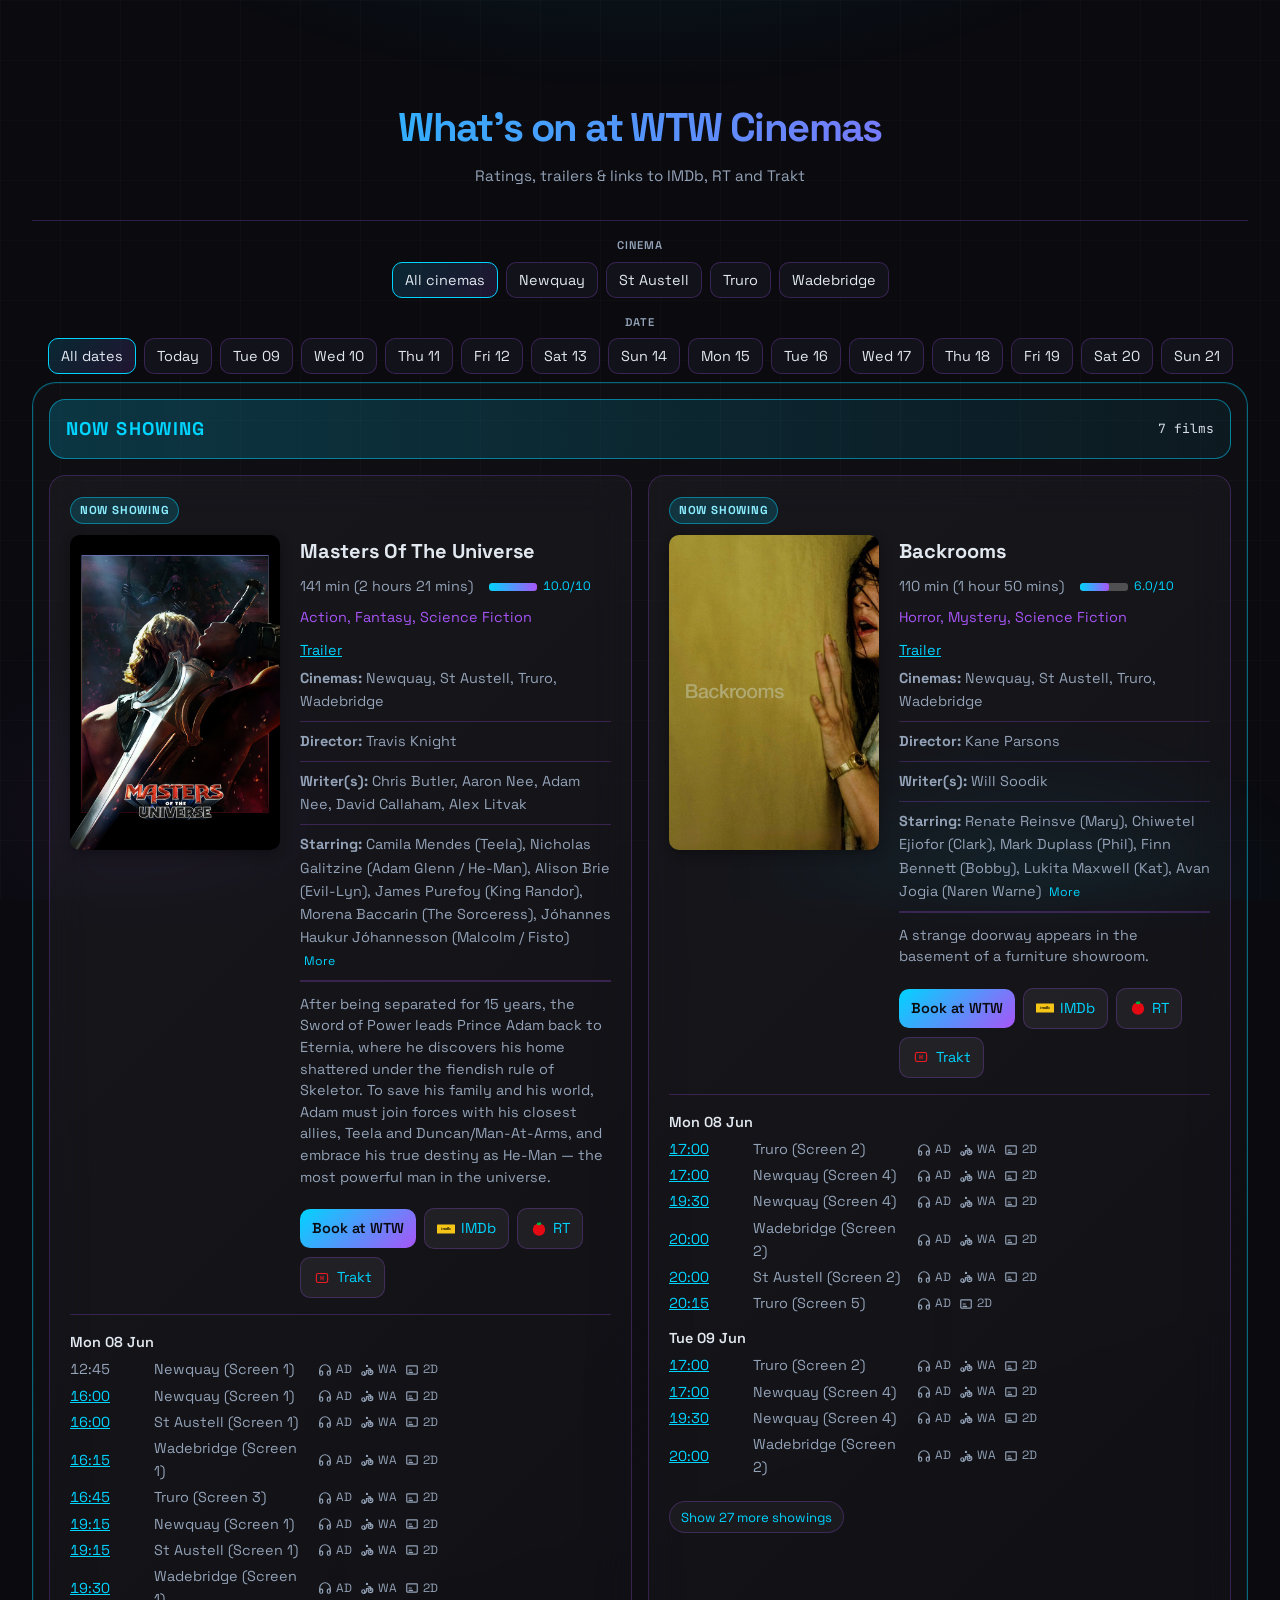
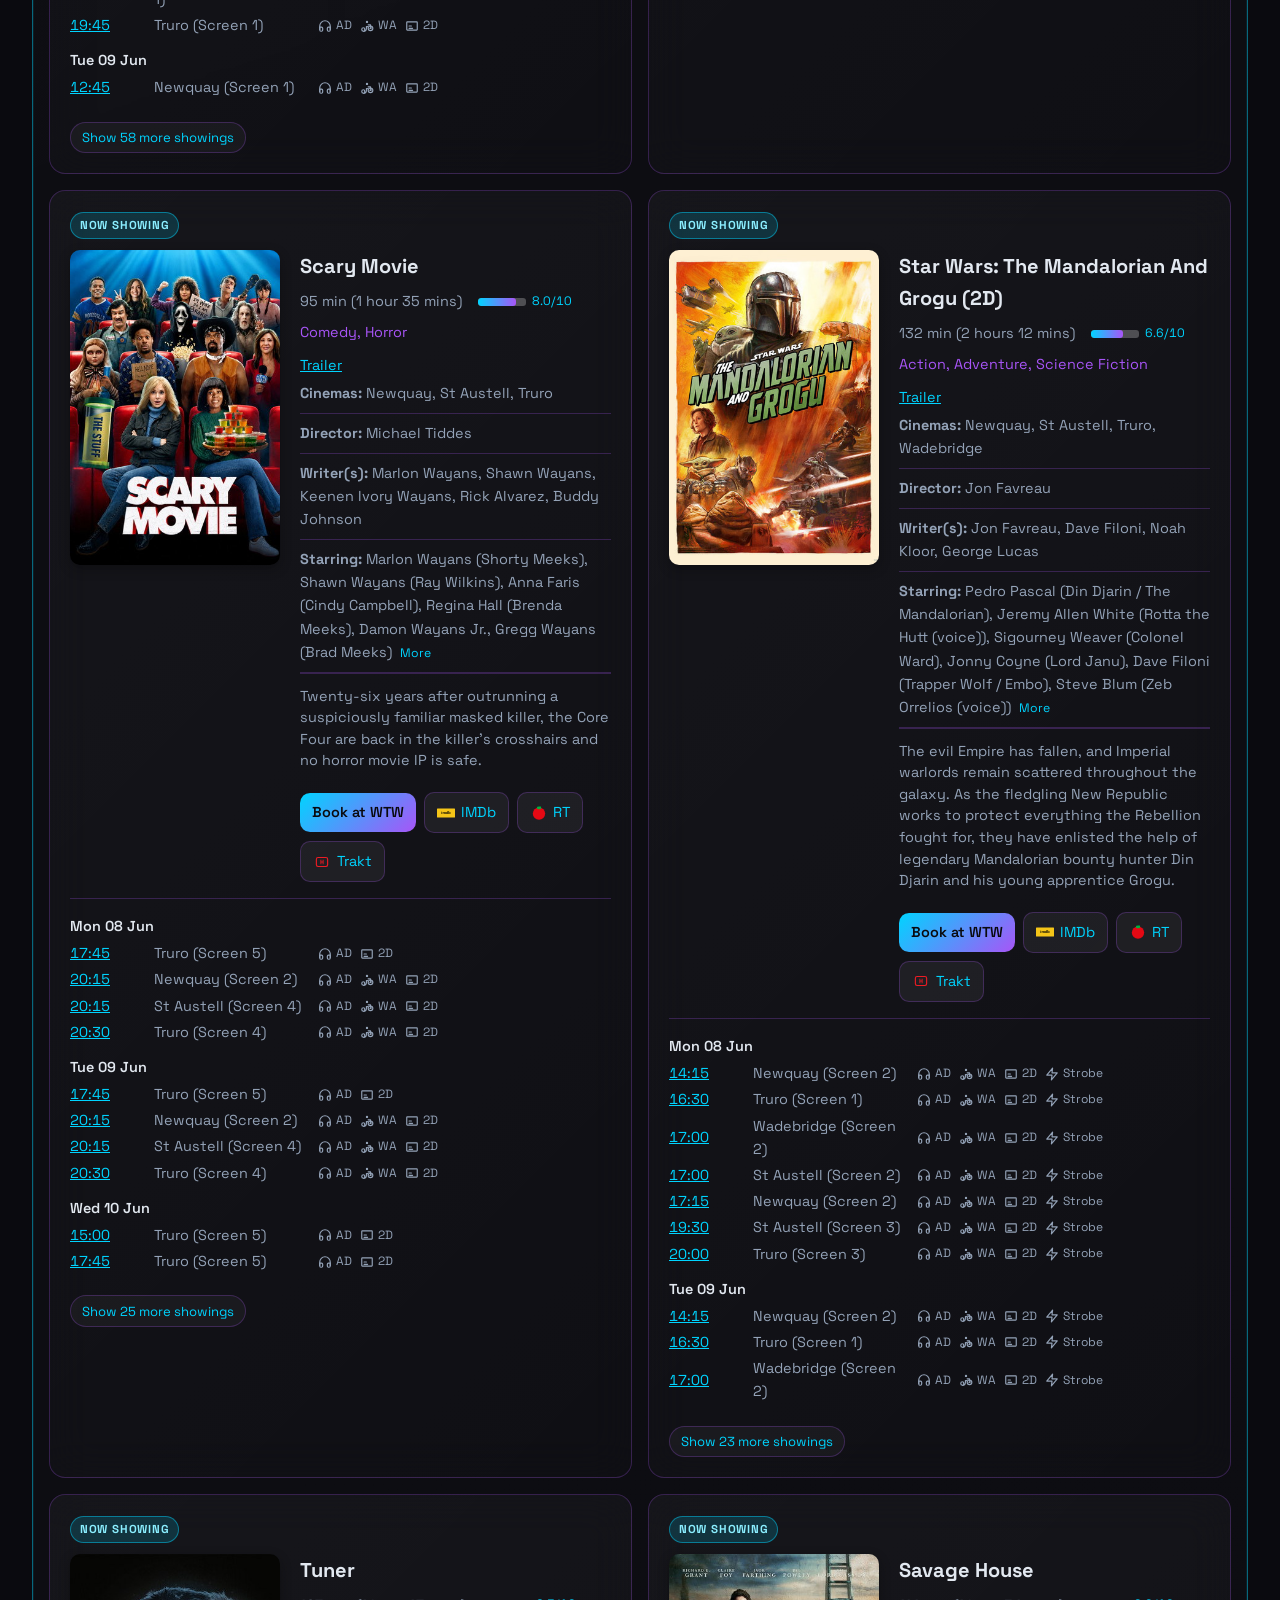
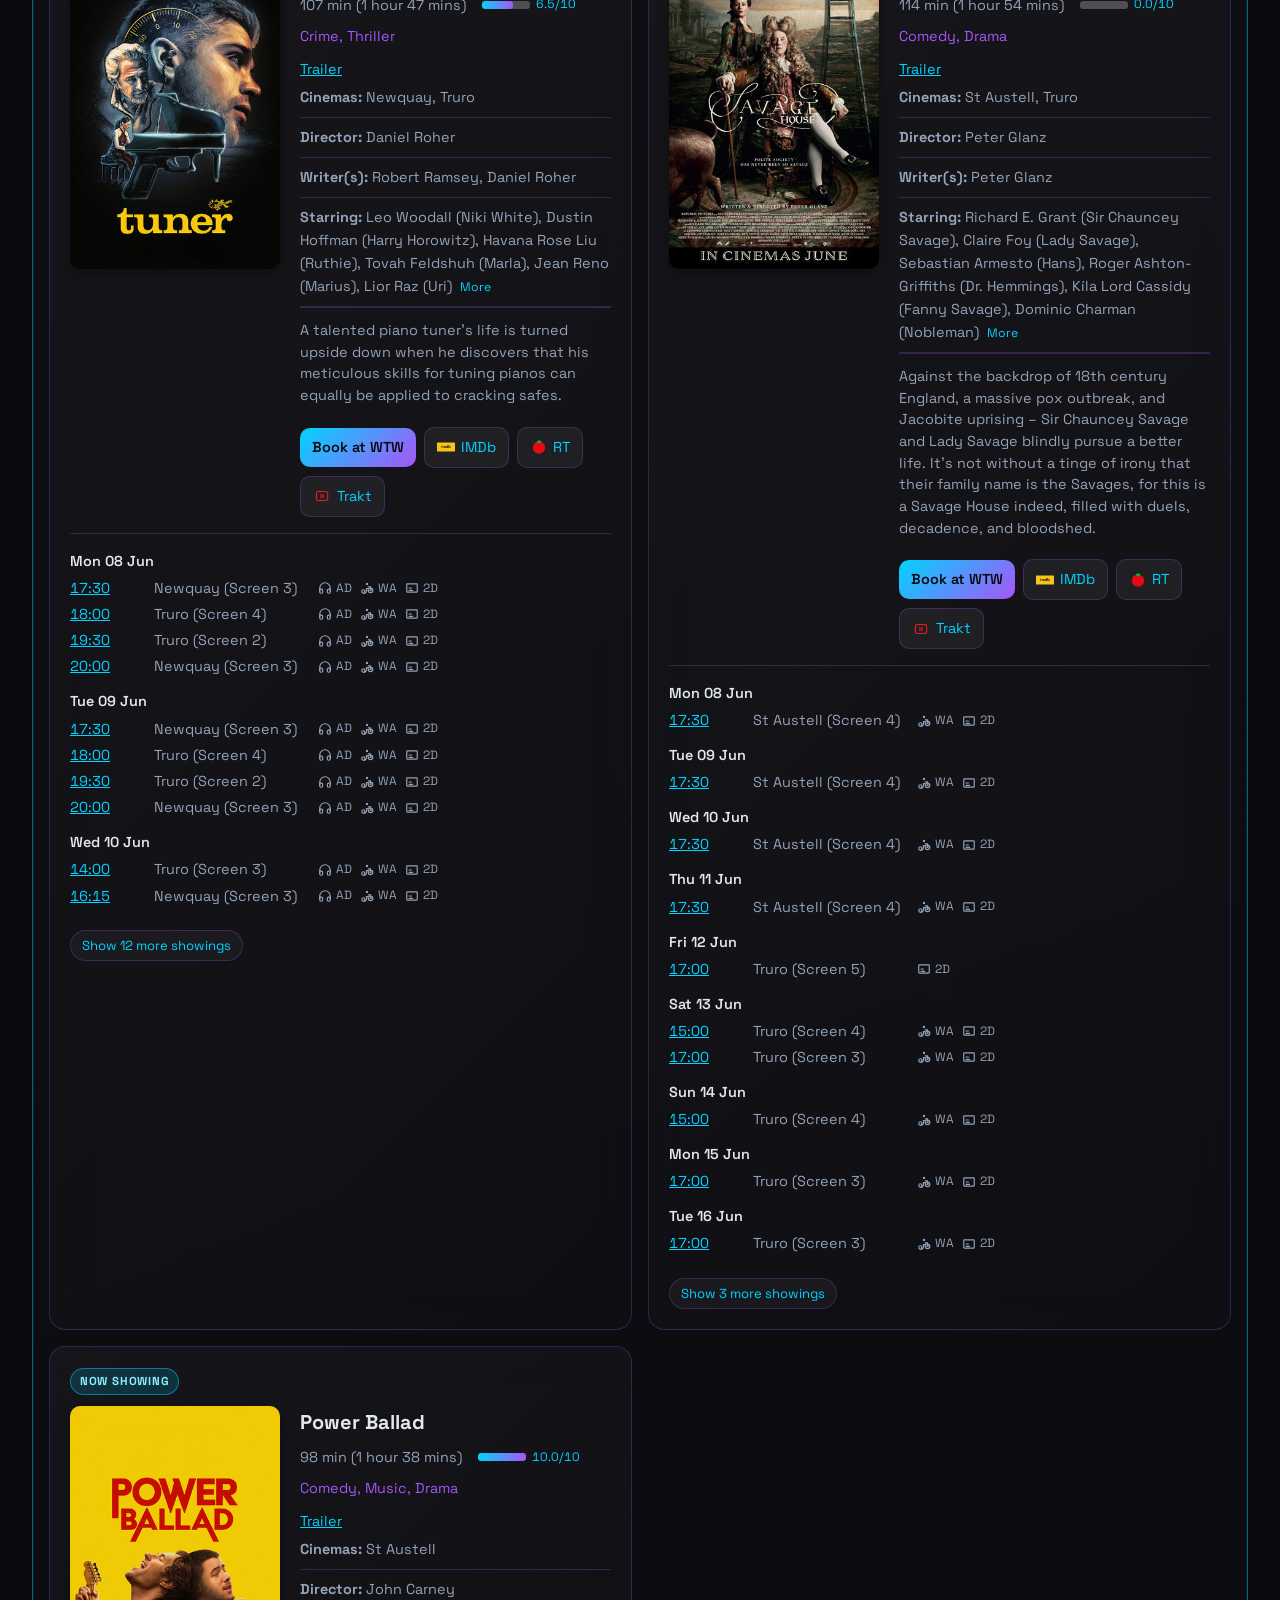
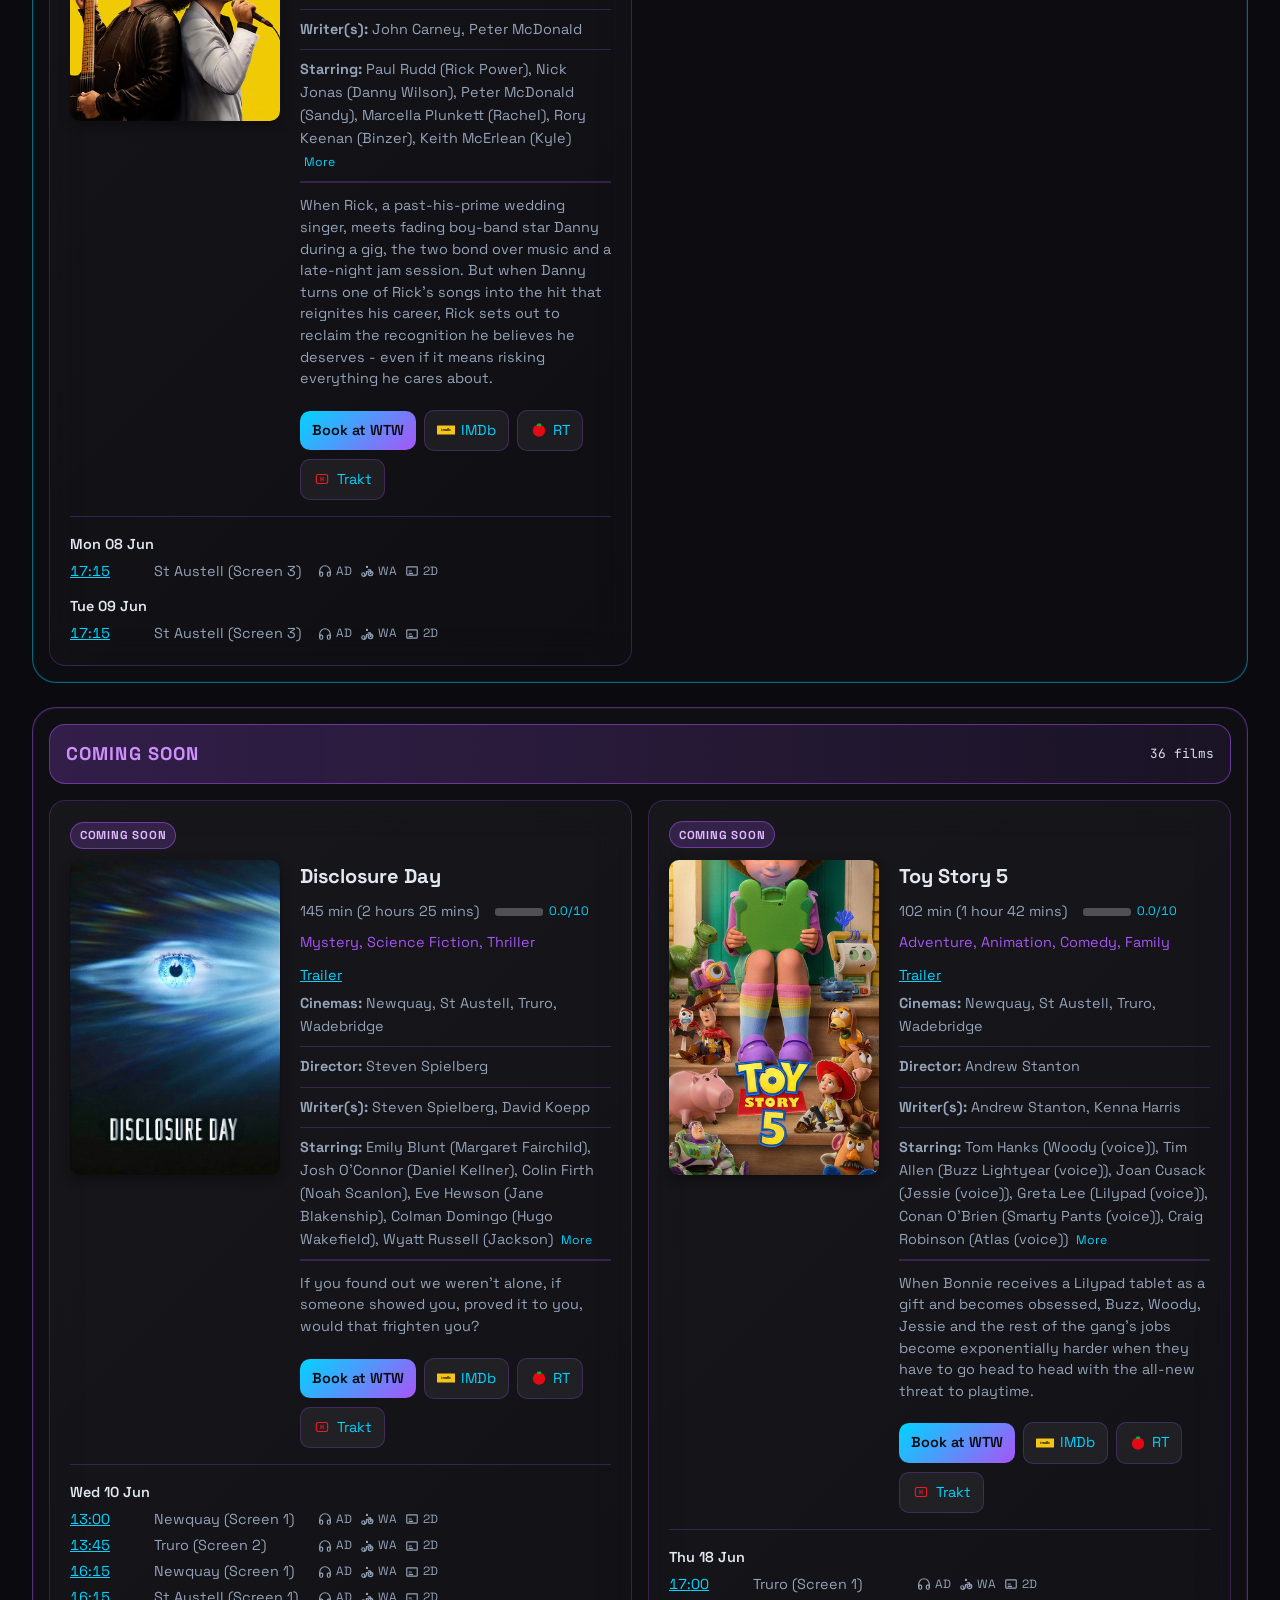
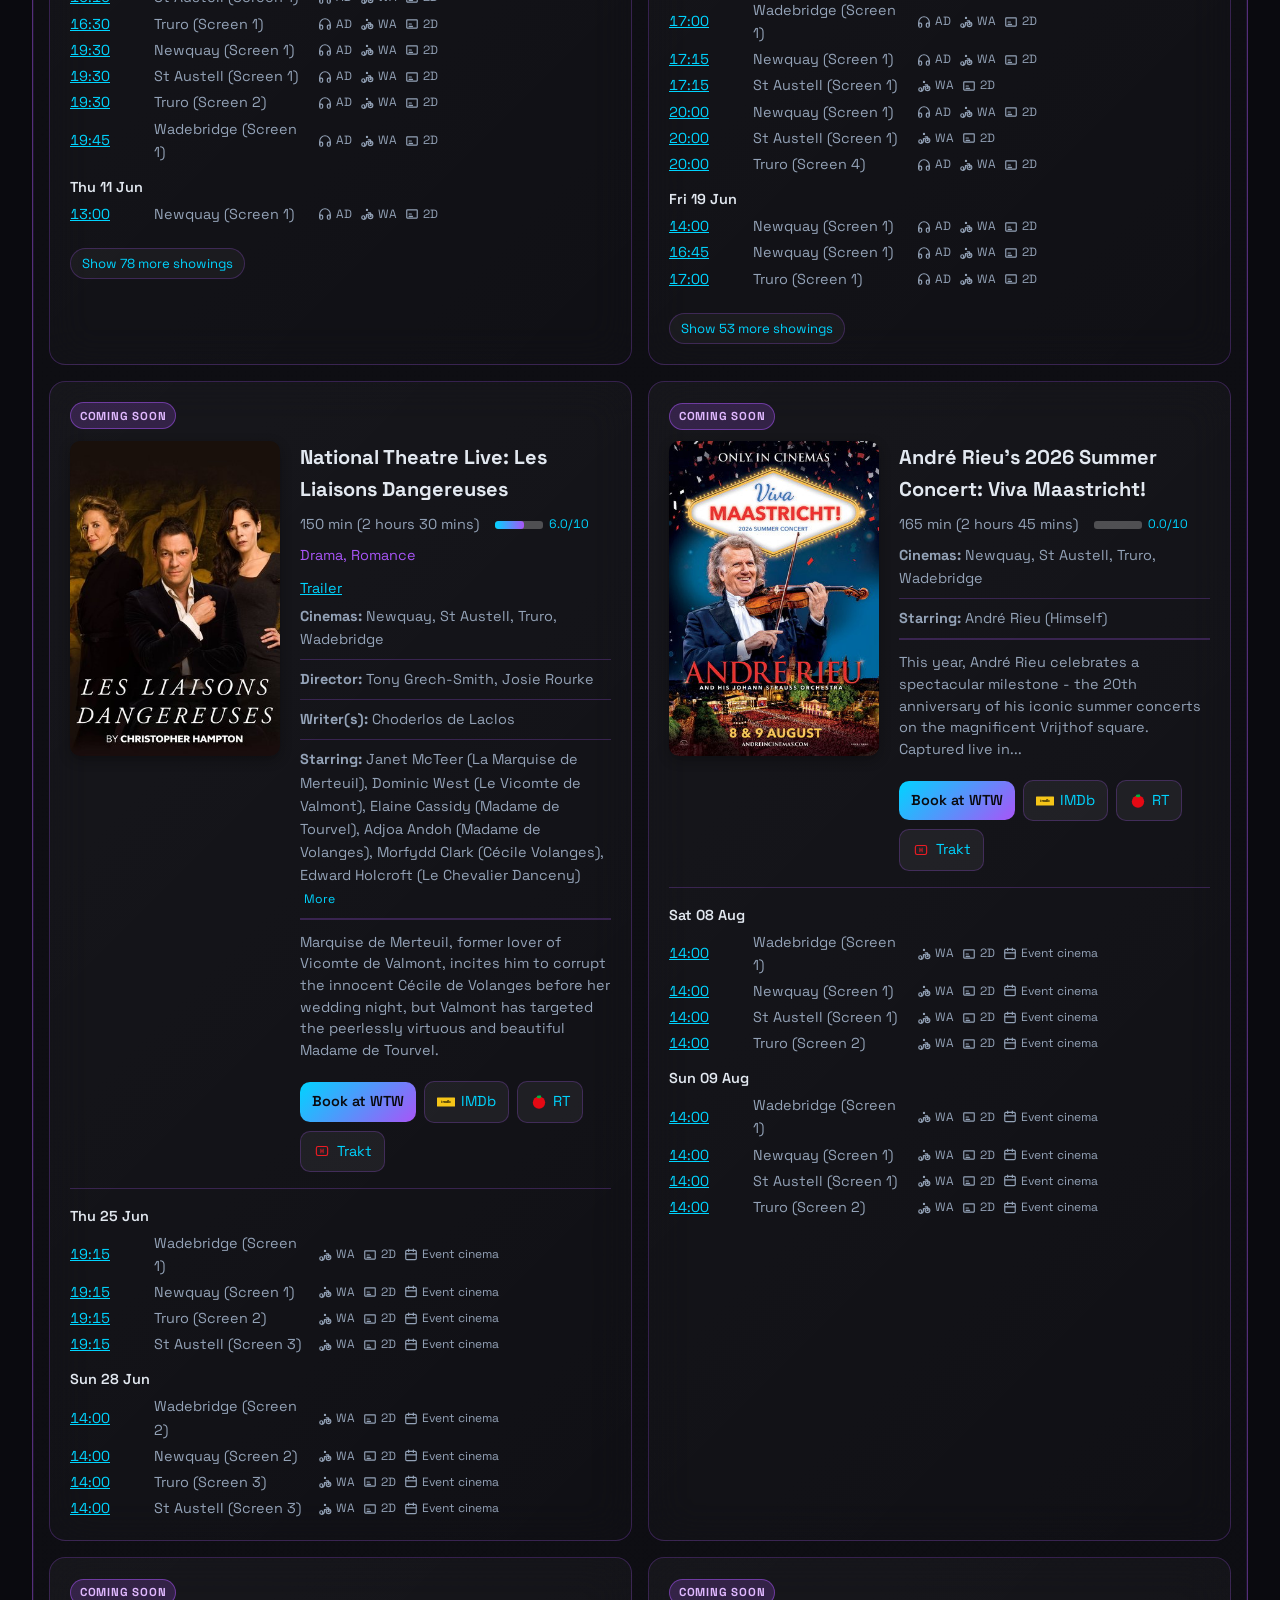
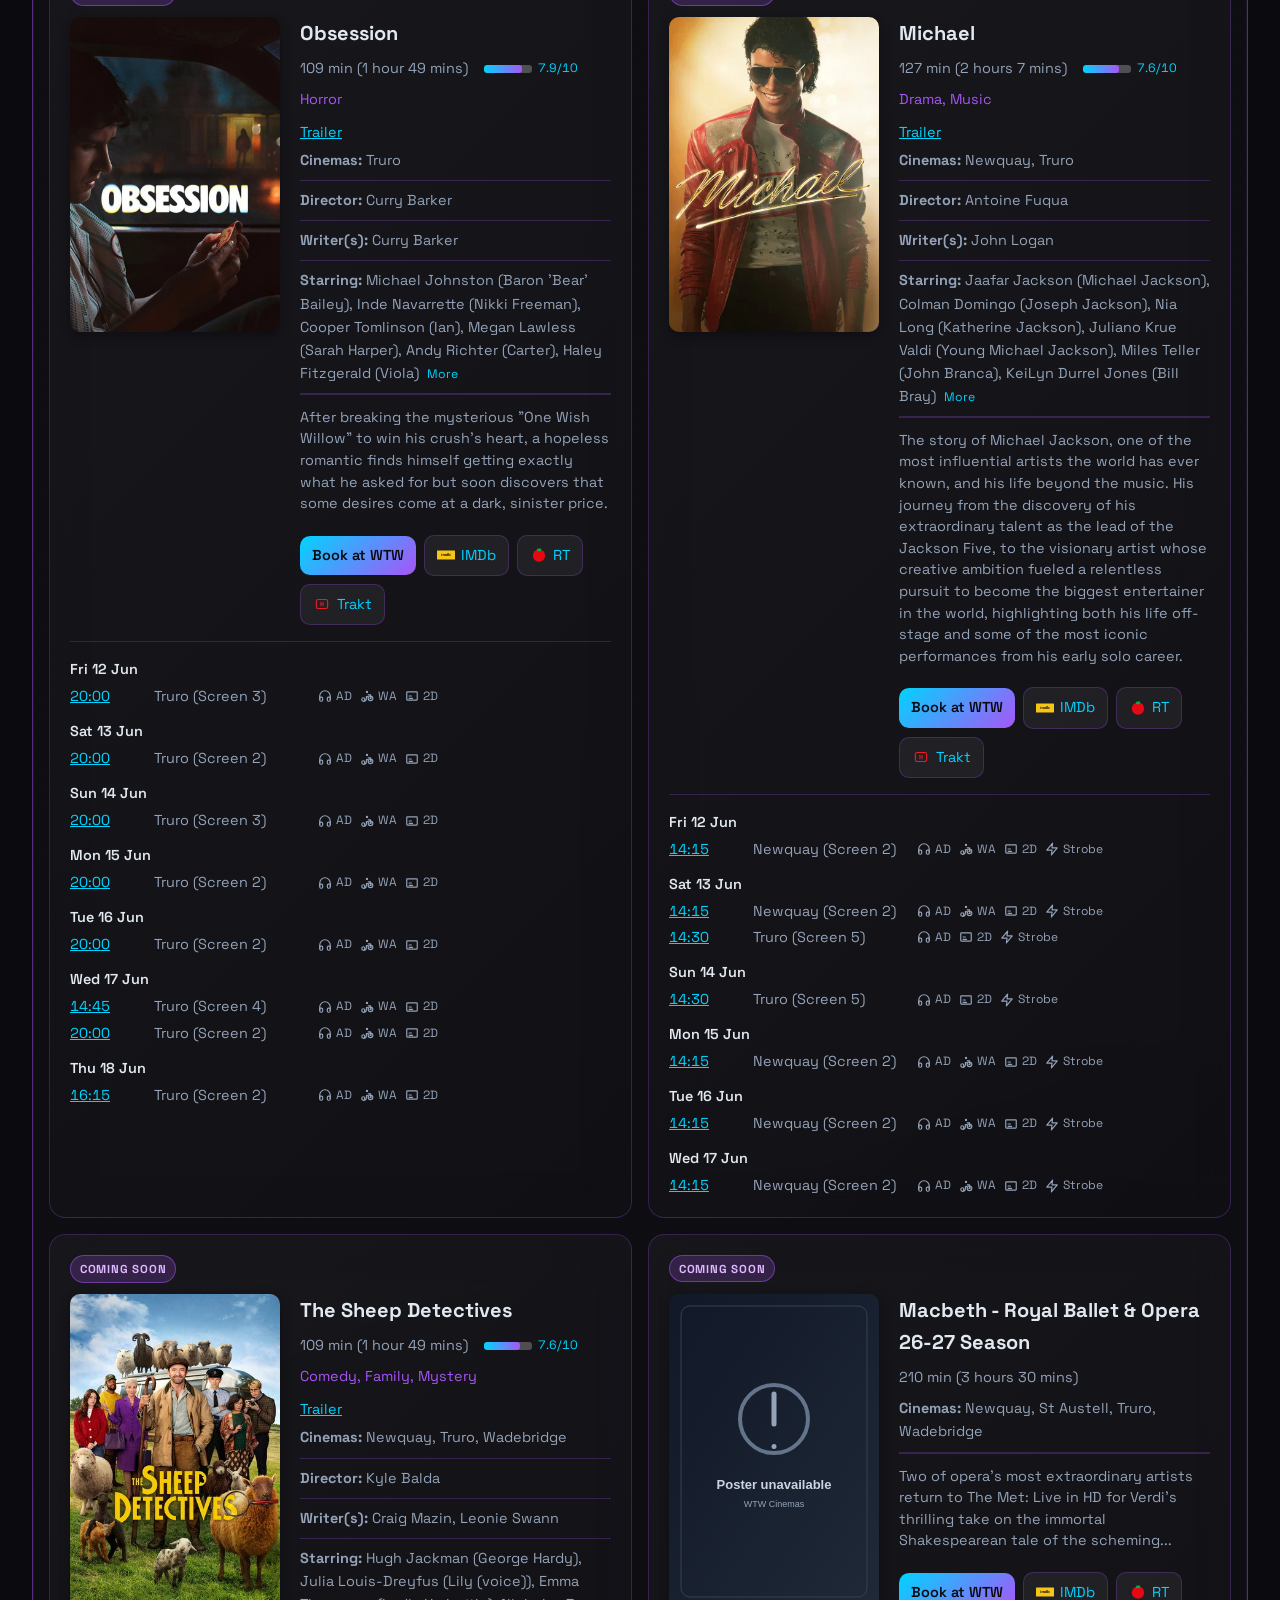
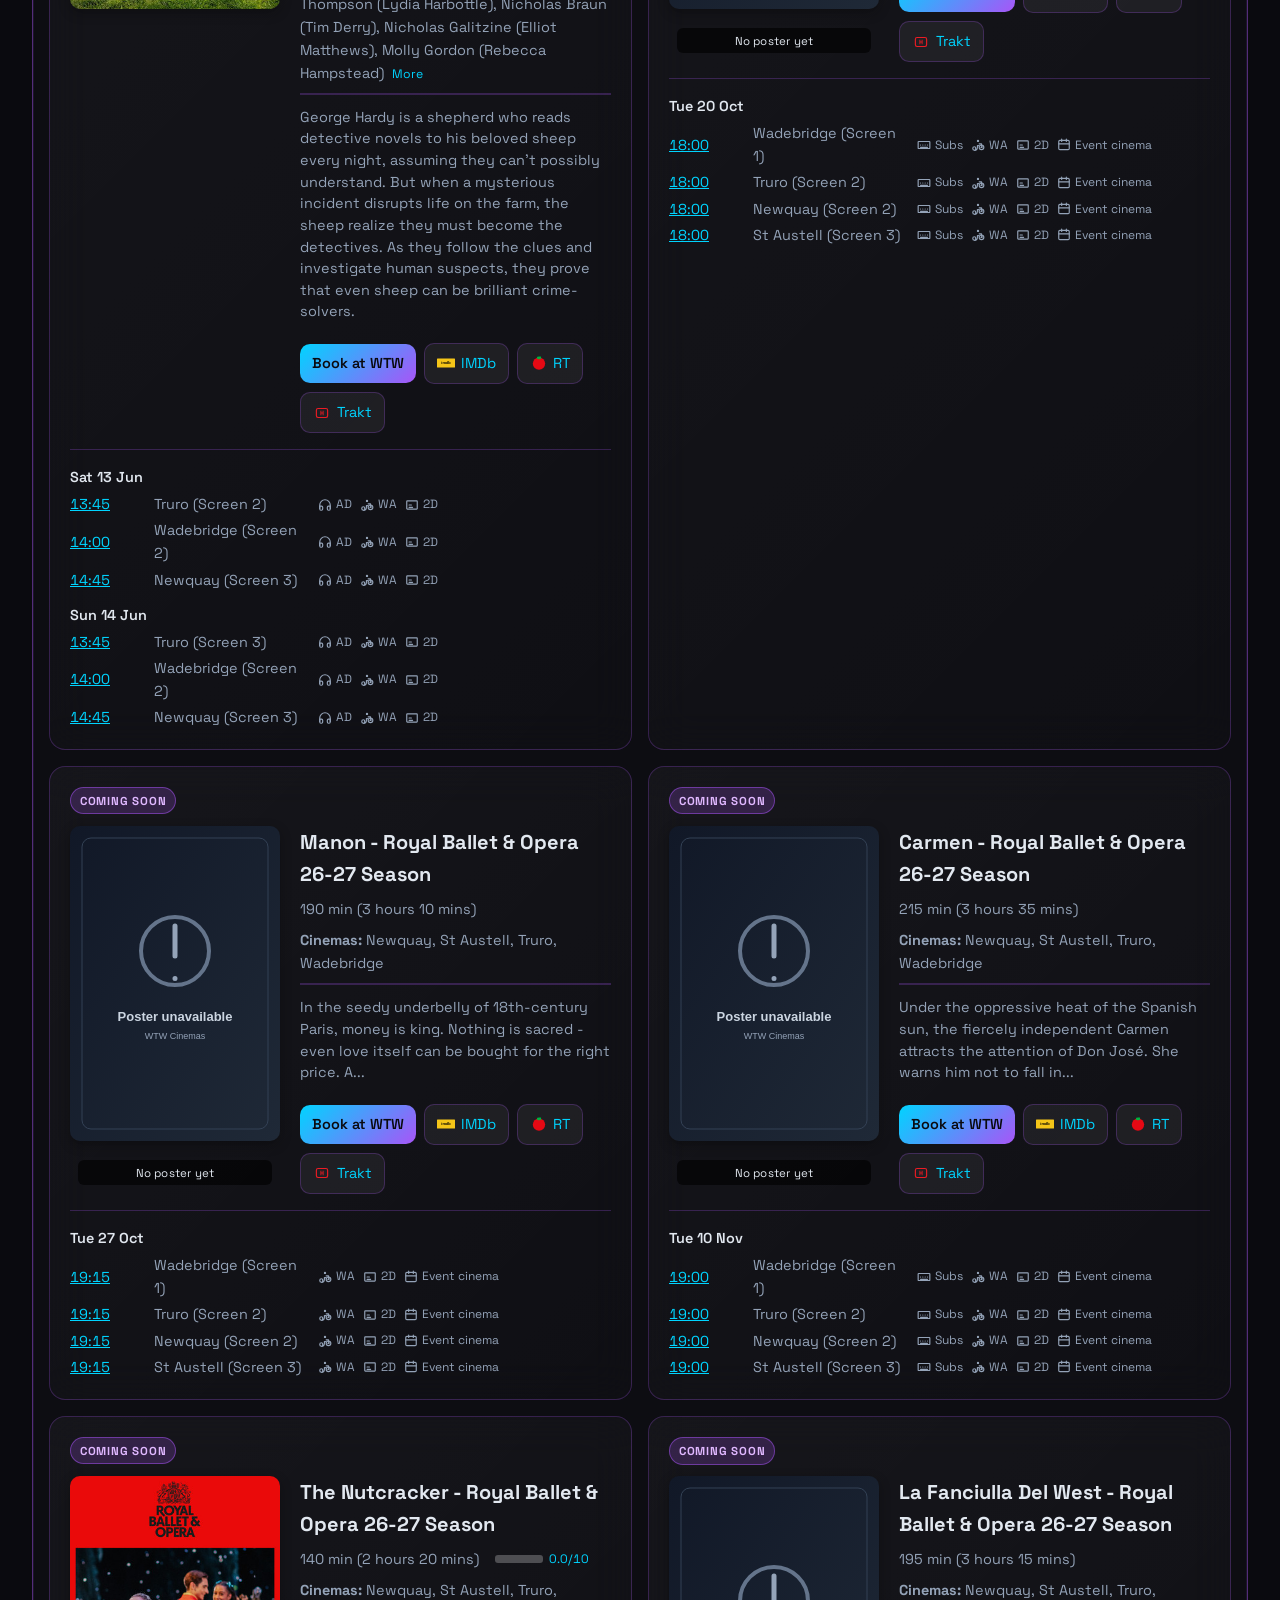
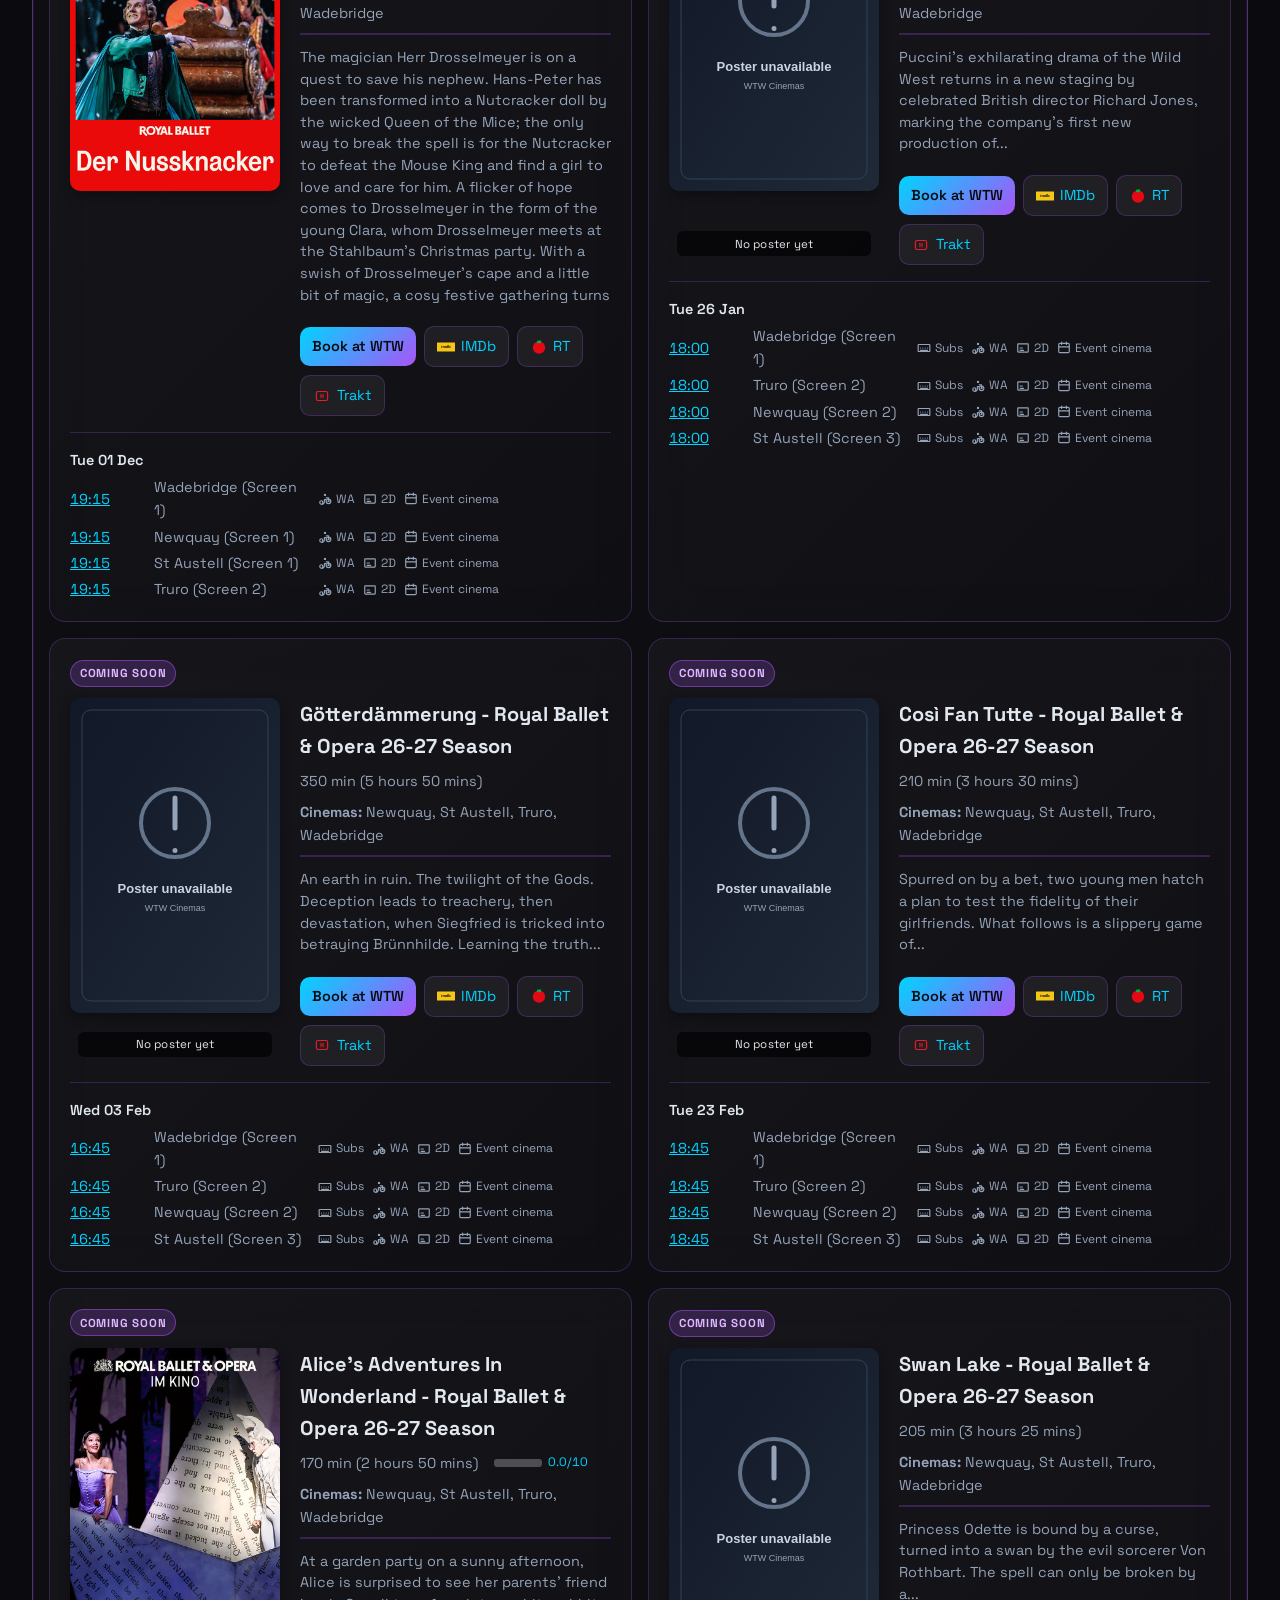
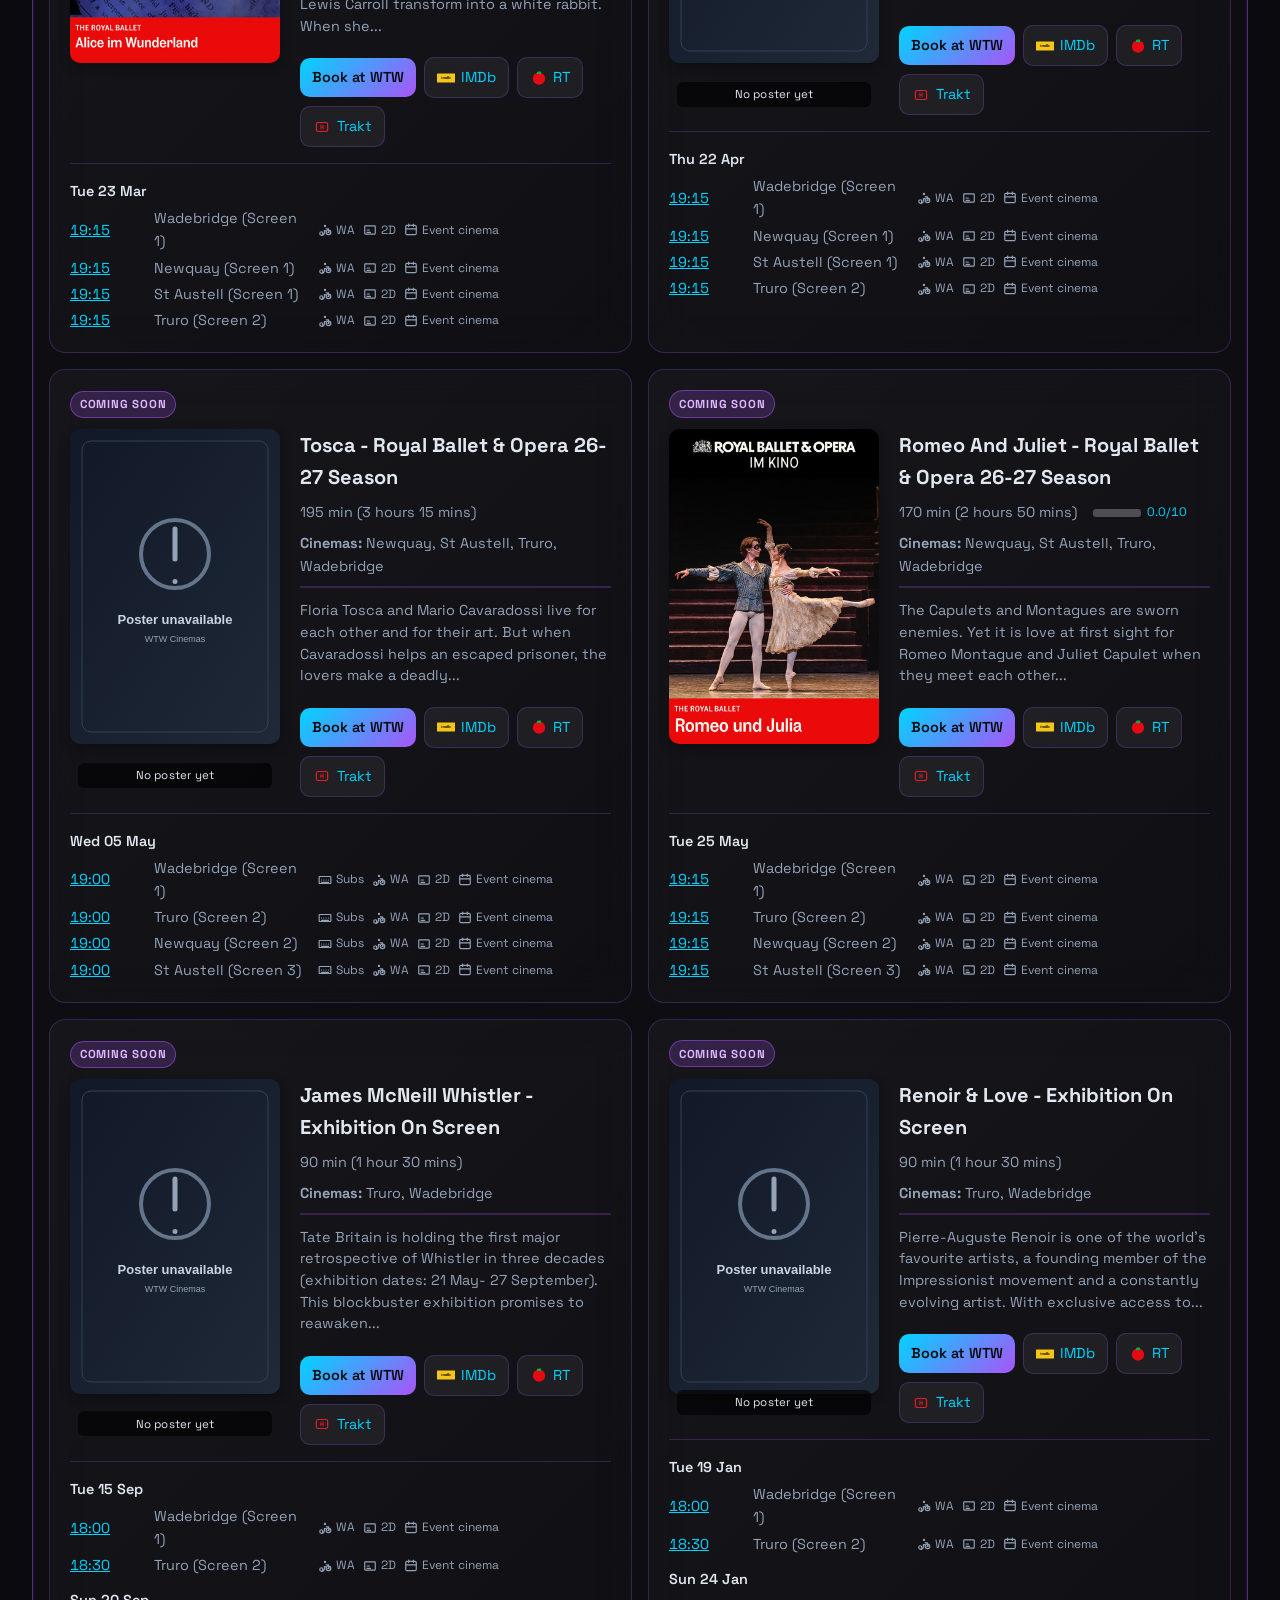
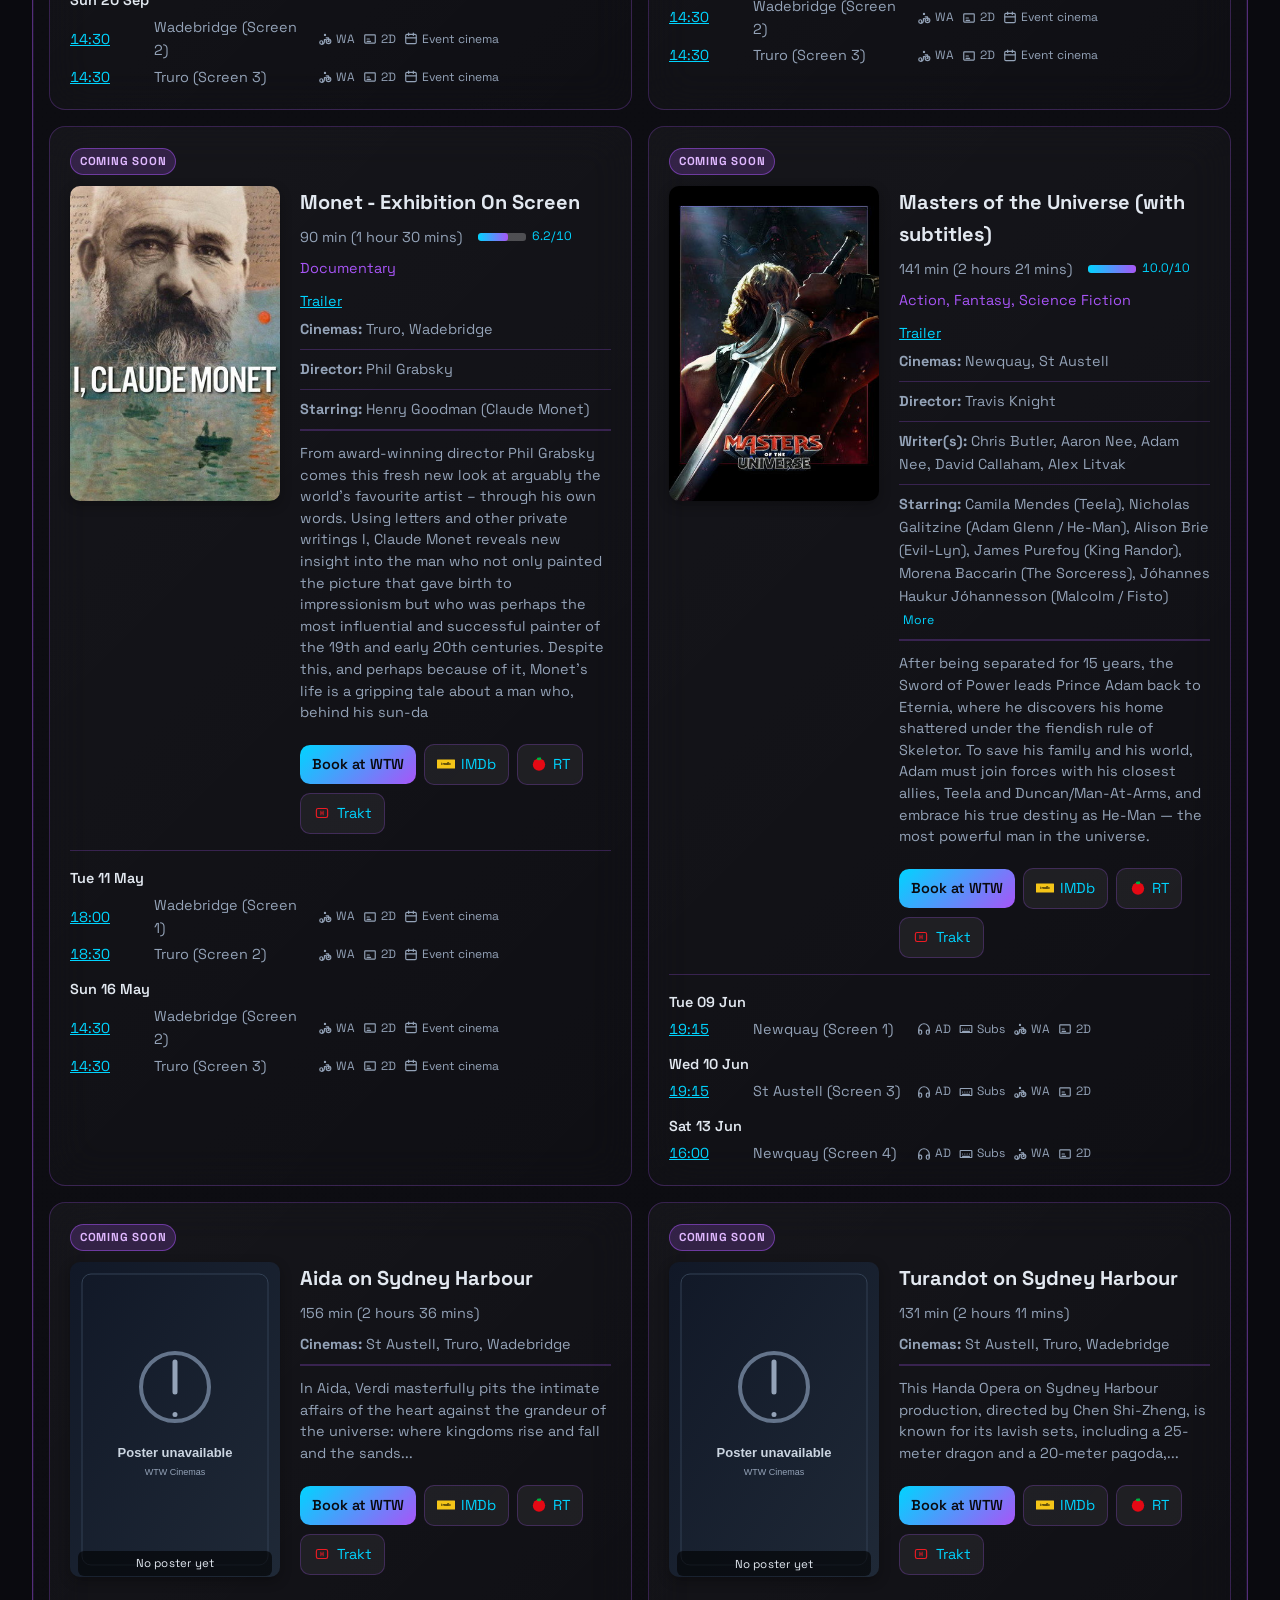
==== docs/index.html @ e9420988 "chore: update whats-on data and HTML" ====
<!DOCTYPE html>
<html lang="en">
<head>
  <meta charset="UTF-8"/>
  <meta name="viewport" content="width=device-width, initial-scale=1"/>
  <title>What's on at WTW Cinemas — ratings, trailers &amp; links</title>
  <link rel="preconnect" href="https://fonts.googleapis.com"/>
  <link rel="preconnect" href="https://fonts.gstatic.com" crossorigin/>
  <link href="https://fonts.googleapis.com/css2?family=Space+Grotesk:wght@400;600;700&family=JetBrains+Mono:wght@400;500&display=swap" rel="stylesheet"/>
  <style>
    :root {
      --bg: #0a0a0f;
      --card-bg: #12121a;
      --surface: #12121a;
      --surface-2: #12121a;
      --surface-3: #1a1a24;
      --border: rgba(168,85,247,0.25);
      --text: #e2e8f0;
      --text-muted: #94a3b8;
      --cyan: #00d4ff;
      --purple: #a855f7;
      --accent: #00d4ff;
      --accent-dim: rgba(0,212,255,0.15);
      --accent-glow: rgba(0,212,255,0.25);
      --radius: 16px;
      --radius-sm: 10px;
      --radius-lg: 24px;
      --transition: 0.25s cubic-bezier(0.4, 0, 0.2, 1);
    }
    * { box-sizing: border-box; margin: 0; padding: 0; }
    html { scroll-behavior: smooth; }
    body {
      font-family: 'Space Grotesk', system-ui, sans-serif;
      background: var(--bg);
      color: var(--text);
      line-height: 1.6;
      min-height: 100vh;
      overflow-x: hidden;
      -webkit-font-smoothing: antialiased;
    }
    .bg-mesh {
      position: fixed;
      inset: 0;
      background:
        radial-gradient(ellipse 100% 80% at 50% -30%, var(--accent-dim) 0%, transparent 50%),
        radial-gradient(ellipse 60% 50% at 80% 100%, rgba(0,212,255,0.08) 0%, transparent 40%),
        radial-gradient(ellipse 40% 40% at 10% 90%, rgba(168,85,247,0.05) 0%, transparent 50%);
      pointer-events: none;
      z-index: 0;
    }
    .bg-grid {
      position: fixed;
      inset: 0;
      background-image: linear-gradient(rgba(255,255,255,0.02) 1px, transparent 1px),
        linear-gradient(90deg, rgba(255,255,255,0.02) 1px, transparent 1px);
      background-size: 60px 60px;
      pointer-events: none;
      z-index: 0;
    }
    .page { position: relative; z-index: 1; max-width: 1400px; margin: 0 auto; padding: 2rem 1.25rem 4rem; }
    @media (min-width: 640px) { .page { padding: 3rem 2rem 5rem; } }
    header {
      text-align: center;
      padding: 3rem 0 2rem;
      border-bottom: 1px solid var(--border);
      animation: fadeUp 0.8s ease-out;
    }
    @keyframes fadeUp {
      from { opacity: 0; transform: translateY(20px); }
      to { opacity: 1; transform: translateY(0); }
    }
    header h1 {
      font-size: clamp(2rem, 5vw, 2.5rem);
      font-weight: 800;
      letter-spacing: -0.04em;
      background: linear-gradient(90deg, var(--cyan), var(--purple));
      -webkit-background-clip: text;
      -webkit-text-fill-color: transparent;
      background-clip: text;
    }
    header p { color: var(--text-muted); font-size: 0.95rem; margin-top: 0.25rem; }
    .filter-tabs { display: flex; flex-direction: column; gap: 1rem; padding: 1rem 0 0.5rem; }
    .tabs-wrap { display: flex; flex-direction: column; gap: 0.4rem; align-items: center; }
    .tabs-label {
      font-size: 0.7rem;
      font-weight: 600;
      text-transform: uppercase;
      letter-spacing: 0.08em;
      color: var(--text-muted);
    }
    .tabs { display: flex; flex-wrap: wrap; gap: 0.5rem; justify-content: center; }
    .tab {
      font-family: inherit;
      background: var(--surface-2);
      border: 1px solid var(--border);
      color: var(--text);
      padding: 0.5rem 0.75rem;
      border-radius: var(--radius-sm);
      cursor: pointer;
      font-size: 0.9rem;
      transition: all var(--transition);
    }
    .tab:hover { border-color: var(--cyan); }
    .tab.active {
      background: linear-gradient(135deg, var(--accent-dim), rgba(168,85,247,0.15));
      border-color: var(--cyan);
    }
    #films { display: grid; grid-template-columns: 1fr; gap: 1.5rem; }
    .film-section {
      grid-column: 1 / -1;
      display: grid;
      grid-template-columns: 1fr;
      gap: 1rem;
      border: 1px solid var(--border);
      border-radius: var(--radius-lg);
      padding: 1rem;
      background: linear-gradient(160deg, rgba(255,255,255,0.02), rgba(255,255,255,0.01));
    }
    @media (min-width: 900px) {
      .film-section { grid-template-columns: repeat(2, 1fr); }
    }
    .film-section--now {
      border-color: rgba(0,212,255,0.45);
      box-shadow: inset 0 0 0 1px rgba(0,212,255,0.08);
    }
    .film-section--coming {
      border-color: rgba(168,85,247,0.45);
      box-shadow: inset 0 0 0 1px rgba(168,85,247,0.1);
    }
    .section-title-wrap {
      grid-column: 1 / -1;
      display: flex;
      align-items: center;
      justify-content: space-between;
      gap: 0.75rem;
      padding: 0.9rem 1rem;
      border-radius: var(--radius);
      border: 1px solid var(--border);
      background: rgba(255,255,255,0.02);
    }
    .film-section--now .section-title-wrap {
      border-color: rgba(0,212,255,0.5);
      background: linear-gradient(90deg, rgba(0,212,255,0.2), rgba(0,212,255,0.06));
    }
    .film-section--coming .section-title-wrap {
      border-color: rgba(168,85,247,0.5);
      background: linear-gradient(90deg, rgba(168,85,247,0.24), rgba(168,85,247,0.08));
    }
    .section-title {
      font-size: 1.15rem;
      font-weight: 700;
      letter-spacing: 0.06em;
      margin: 0;
      text-transform: uppercase;
    }
    .film-section--now .section-title { color: var(--cyan); }
    .film-section--coming .section-title { color: #cf90ff; }
    .section-count { font-family: 'JetBrains Mono', monospace; font-size: 0.8rem; color: var(--text); opacity: 0.95; }
    .film-card {
      background: linear-gradient(135deg, rgba(255,255,255,0.04) 0%, rgba(255,255,255,0.01) 100%);
      backdrop-filter: blur(20px);
      -webkit-backdrop-filter: blur(20px);
      border: 1px solid var(--border);
      border-radius: var(--radius);
      padding: 1.25rem;
      transition: all var(--transition);
      position: relative;
      overflow: hidden;
      animation: fadeUp 0.6s ease-out backwards;
    }
    .status-pill {
      display: inline-flex;
      align-items: center;
      justify-content: center;
      min-height: 1.7rem;
      padding: 0.2rem 0.55rem;
      border-radius: 999px;
      font-size: 0.72rem;
      font-weight: 700;
      letter-spacing: 0.07em;
      text-transform: uppercase;
      border: 1px solid transparent;
      margin-bottom: 0.7rem;
    }
    .status-pill--now { background: rgba(0,212,255,0.16); border-color: rgba(0,212,255,0.45); color: #8beeff; }
    .status-pill--coming-soon { background: rgba(168,85,247,0.2); border-color: rgba(168,85,247,0.5); color: #e0b8ff; }
    .film-card::before {
      content: '';
      position: absolute;
      top: 0;
      left: 0;
      right: 0;
      height: 2px;
      background: linear-gradient(90deg, transparent, var(--cyan), transparent);
      opacity: 0;
      transition: opacity var(--transition);
    }
    .film-card:hover {
      border-color: rgba(0,212,255,0.4);
      transform: translateY(-4px);
      box-shadow: 0 20px 40px rgba(0,0,0,0.4), 0 0 0 1px rgba(0,212,255,0.1);
    }
    .film-card:hover::before { opacity: 1; }
    .film-header { display: flex; gap: 1.25rem; flex-wrap: wrap; }
    .poster { position: relative; flex-shrink: 0; }
    .poster img { width: 210px; height: 315px; object-fit: cover; border-radius: var(--radius-sm); box-shadow: 0 4px 12px rgba(0,0,0,0.3); }
    .poster-fallback-label {
      position: absolute;
      left: 0.5rem;
      right: 0.5rem;
      bottom: 0.55rem;
      padding: 0.2rem 0.4rem;
      border-radius: 6px;
      background: rgba(0, 0, 0, 0.62);
      color: #e2e8f0;
      font-size: 0.72rem;
      text-align: center;
      letter-spacing: 0.02em;
    }
    .poster .icon--hints { position: absolute; right: 0; top: 0; width: 105px; height: 105px; pointer-events: none; }
    .poster .icon--hints.icon--3d { background: url(icons/3D-Performance.png) no-repeat; background-size: 100% auto; background-position: top right; }
    .film-meta { flex: 1; min-width: 200px; }
    .film-meta h2 { font-size: 1.25rem; margin: 0 0 0.5rem; display: flex; align-items: center; gap: 0.5rem; flex-wrap: wrap; }
    .cert { display: inline-block; width: 29px; height: 29px; background-position: center; background-repeat: no-repeat; background-size: 100% auto; margin-right: 6px; vertical-align: middle; }
    .cert--U { background-image: url(certs/cert-u.png); }
    .cert--PG { background-image: url(certs/cert-pg.png); }
    .cert--12A { background-image: url(certs/cert-12a.png); }
    .cert--15 { background-image: url(certs/cert-15.png); }
    .cert--18 { background-image: url(certs/cert-18.png); }
    .cert-fallback { background: var(--surface-3); color: #fff; font-size: 0.65rem; font-weight: 700; display: inline-flex; align-items: center; justify-content: center; border-radius: 4px; }
    .meta-line { color: var(--text-muted); font-size: 0.9rem; margin-bottom: 0.5rem; display: flex; flex-wrap: wrap; align-items: center; gap: 0.5rem 1rem; }
    .rating-wrap { display: inline-flex; align-items: center; gap: 0.4rem; }
    .rating-bar { display: block; width: 3rem; height: 0.5rem; background: rgba(255,255,255,0.25); border-radius: 3px; overflow: hidden; }
    .rating-fill { display: block; height: 0.5rem; background: linear-gradient(90deg, #00d4ff, #a855f7); border-radius: 3px; transition: width 0.2s; }
    .rating-text { font-variant-numeric: tabular-nums; font-size: 0.85em; color: var(--cyan); }
    .genres { color: var(--purple); }
    .trailer { display: inline-block; margin-bottom: 0.5rem; color: var(--cyan); font-size: 0.9rem; background: none; border: none; cursor: pointer; font-family: inherit; padding: 0; text-decoration: underline; }
    .trailer:hover { color: var(--purple); }
    .trailer-lightbox { position: fixed; inset: 0; z-index: 1000; display: none; align-items: center; justify-content: center; padding: 1rem; box-sizing: border-box; }
    .trailer-lightbox.is-open { display: flex; }
    .trailer-lightbox-backdrop { position: absolute; inset: 0; background: rgba(0,0,0,0.85); cursor: pointer; }
    .trailer-lightbox-inner { position: relative; width: 100%; max-width: 90vw; max-height: 90vh; aspect-ratio: 16/9; background: #000; border-radius: var(--radius); box-shadow: 0 0 40px var(--accent-glow); overflow: hidden; }
    .trailer-lightbox-inner iframe { position: absolute; top: 0; left: 0; width: 100%; height: 100%; border: none; }
    .trailer-lightbox-close { position: absolute; top: -2.5rem; right: 0; background: var(--surface-2); border: 1px solid var(--border); color: var(--text); width: 2rem; height: 2rem; border-radius: var(--radius-sm); cursor: pointer; font-size: 1.25rem; line-height: 1; display: flex; align-items: center; justify-content: center; z-index: 1; transition: all var(--transition); }
    .trailer-lightbox-close:hover { border-color: var(--cyan); color: var(--cyan); }
    .trailer-lightbox-fallback { position: absolute; bottom: 0.5rem; left: 0.5rem; font-size: 0.85rem; color: var(--cyan); }
    .trailer-lightbox-fallback:hover { color: var(--purple); }
    .film-meta .crew { font-size: 0.9rem; color: var(--text-muted); margin: 0; padding: 0.5rem 0; border-bottom: 1px solid var(--border); }
    .film-meta .crew:first-of-type { padding-top: 0; }
    .film-meta .cast { font-size: 0.9rem; color: var(--text-muted); margin: 0; padding: 0.5rem 0; border-bottom: 1px solid var(--border); }
    .film-meta .synopsis { font-size: 0.9rem; color: var(--text-muted); margin: 0; padding: 0.75rem 0 0.5rem; line-height: 1.5; max-width: 56em; border-top: 1px solid var(--border); }
    .links { margin-top: 0.75rem; display: flex; flex-wrap: wrap; gap: 0.5rem; align-items: center; }
    .links a {
      display: inline-flex;
      align-items: center;
      gap: 0.35rem;
      padding: 0.5rem 0.75rem;
      border-radius: var(--radius-sm);
      font-size: 0.9rem;
      text-decoration: none;
      transition: all var(--transition);
    }
    .links .btn {
      background: linear-gradient(135deg, var(--cyan), var(--purple));
      color: var(--bg);
      font-weight: 600;
      border: none;
    }
    .links .btn:hover {
      background: linear-gradient(135deg, #20dfff, #b366ff);
      transform: scale(1.02);
      box-shadow: 0 4px 20px var(--accent-glow);
    }
    .links .link { color: var(--accent); background: rgba(255,255,255,0.06); border: 1px solid var(--border); }
    .links .link:hover { background: rgba(0,212,255,0.12); border-color: var(--cyan); color: var(--purple); }
    .ext-logo { width: 18px; height: 18px; flex-shrink: 0; }
    .showtimes { margin-top: 1rem; padding-top: 1rem; border-top: 1px solid var(--border); font-size: 0.9rem; }
    .day-group { margin-bottom: 0.75rem; }
    .day-group:last-child { margin-bottom: 0; }
    .st-date { font-weight: 600; margin-bottom: 0.25rem; color: var(--text); }
    .st-row { display: grid; grid-template-columns: 4.5rem minmax(9rem, 1fr) 2fr; gap: 0 0.75rem; align-items: center; margin-bottom: 0.2rem; }
    .st-row:last-child { margin-bottom: 0; }
    .st-time { font-variant-numeric: tabular-nums; }
    .st-time a, .showtime a { color: var(--cyan); }
    .st-time .past { color: var(--text-muted); }
    .st-screen { color: var(--text-muted); }
    .st-tags { display: flex; align-items: center; flex-wrap: wrap; gap: 0.25rem; }
    .showtimes-more { margin-top: 0.5rem; }
    .showtimes-more-btn {
      margin-top: 0.65rem;
      padding: 0.38rem 0.7rem;
      border-radius: 999px;
      border: 1px solid var(--border);
      background: rgba(255,255,255,0.04);
      color: var(--accent);
      font-family: inherit;
      font-size: 0.82rem;
      cursor: pointer;
      transition: all var(--transition);
    }
    .showtimes-more-btn:hover { border-color: var(--cyan); background: rgba(0,212,255,0.1); }
    .cast-more-btn { background: none; border: none; color: var(--cyan); cursor: pointer; font-size: 0.85em; padding: 0 0.25rem; font-family: inherit; }
    .cast-more-btn:hover { text-decoration: underline; }
    .tag { font-size: 0.75rem; color: var(--text-muted); margin-left: 0.25rem; display: inline-flex; align-items: center; gap: 0.25rem; }
    .tag-icon { width: 14px; height: 14px; flex-shrink: 0; vertical-align: middle; }
    .cal-link { color: var(--purple); text-decoration: none; margin-left: 0.25rem; }
    footer {
      margin-top: 4rem;
      padding-top: 2.5rem;
      border-top: 1px solid var(--border);
      text-align: center;
      color: var(--text-muted);
      font-size: 0.85rem;
      animation: fadeUp 0.6s ease-out backwards;
    }
    footer a { color: var(--accent); text-decoration: none; font-weight: 500; transition: color var(--transition); }
    footer a:hover { color: var(--purple); }
    .footer-disclaimer { font-size: 0.9rem; max-width: 36rem; margin: 0 auto 1rem; line-height: 1.6; }
    .footer-links { display: flex; flex-wrap: wrap; justify-content: center; gap: 0.5rem 1.5rem; margin-bottom: 1rem; }
    .footer-attribution { font-size: 0.8rem; opacity: 0.85; margin: 0; line-height: 1.5; }
  </style>
</head>
<body>
  <div class="bg-mesh"></div>
  <div class="bg-grid"></div>
  <div id="trailer-lightbox" class="trailer-lightbox" aria-hidden="true" role="dialog" aria-modal="true" aria-label="Trailer video">
    <div class="trailer-lightbox-backdrop" id="trailer-lightbox-backdrop"></div>
    <div class="trailer-lightbox-inner">
      <button type="button" class="trailer-lightbox-close" id="trailer-lightbox-close" aria-label="Close">×</button>
      <iframe id="trailer-lightbox-iframe" title="Trailer" allow="accelerometer; autoplay; clipboard-write; encrypted-media; gyroscope; picture-in-picture" allowfullscreen></iframe>
      <a id="trailer-lightbox-fallback" class="trailer-lightbox-fallback" href="#" target="_blank" rel="noopener">Watch on YouTube</a>
    </div>
  </div>
  <svg xmlns="http://www.w3.org/2000/svg" style="position:absolute;width:0;height:0;">
    <defs>
      <symbol id="imdb-logo" viewBox="0 0 64 32"><rect width="64" height="32" rx="2" fill="#F5C518"/><text x="32" y="21" text-anchor="middle" font-family="Arial,sans-serif" font-size="14" font-weight="bold" fill="#000">imdb</text></symbol>
      <symbol id="rt-logo" viewBox="0 0 32 32"><circle cx="16" cy="17" r="11" fill="#E50914"/><path d="M16 6 L18 4 L20 6 L18 8 L16 6" fill="#00B140"/><ellipse cx="16" cy="7" rx="4" ry="2.5" fill="#00B140"/></symbol>
      <symbol id="trakt-logo" viewBox="0 0 32 32"><rect x="6" y="8" width="20" height="16" rx="3" fill="none" stroke="#ED1C24" stroke-width="2"/><path d="M14 12 L14 20 M18 12 L18 20 M14 16 L18 16" stroke="#ED1C24" stroke-width="1.5" fill="none"/></symbol>
      <symbol id="icon-audio-desc" viewBox="0 0 24 24" fill="none" stroke="currentColor" stroke-width="2" stroke-linecap="round" stroke-linejoin="round"><path d="M3 18v-6a9 9 0 0 1 18 0v6"/><path d="M21 19a2 2 0 0 1-2 2h-1a2 2 0 0 1-2-2v-3a2 2 0 0 1 2-2h3zM3 19a2 2 0 0 0 2 2h1a2 2 0 0 0 2-2v-3a2 2 0 0 0-2-2H3z"/></symbol>
      <symbol id="icon-wheelchair" viewBox="0 0 24 24" fill="none" stroke="currentColor" stroke-width="2" stroke-linecap="round" stroke-linejoin="round"><circle cx="12" cy="5" r="1"/><path d="M19 13v3h-2"/><path d="M6 21a3 3 0 0 1 0-6 2 2 0 0 1 2 2v4"/><path d="M6 21a5 5 0 0 0 5-5v-3h2"/><circle cx="18" cy="16" r="4"/><path d="M14 10h4v4"/></symbol>
      <symbol id="icon-2d" viewBox="0 0 24 24" fill="none" stroke="currentColor" stroke-width="2" stroke-linecap="round" stroke-linejoin="round"><rect x="3" y="5" width="18" height="14" rx="1"/><path d="M7 12h4M7 16h6"/></symbol>
      <symbol id="icon-3d" viewBox="0 0 24 24" fill="none" stroke="currentColor" stroke-width="2" stroke-linecap="round" stroke-linejoin="round"><path d="M4 8v8M4 8l8-4 8 4-8 4zM4 8l8 4M20 8l-8 4M12 12v8"/></symbol>
      <symbol id="icon-subtitles" viewBox="0 0 24 24" fill="none" stroke="currentColor" stroke-width="2" stroke-linecap="round" stroke-linejoin="round"><rect x="2" y="6" width="20" height="12" rx="1"/><path d="M6 12h.01M10 12h.01M14 12h.01M18 12h.01M6 16h12"/></symbol>
      <symbol id="icon-silver-screen" viewBox="0 0 24 24" fill="none" stroke="currentColor" stroke-width="2" stroke-linecap="round" stroke-linejoin="round"><polygon points="12 2 15 9 22 9 17 14 18 22 12 18 6 22 7 14 2 9 9 9"/></symbol>
      <symbol id="icon-event-cinema" viewBox="0 0 24 24" fill="none" stroke="currentColor" stroke-width="2" stroke-linecap="round" stroke-linejoin="round"><rect x="3" y="4" width="18" height="16" rx="2"/><path d="M16 2v4M8 2v4M3 10h18"/></symbol>
      <symbol id="icon-strobe" viewBox="0 0 24 24" fill="none" stroke="currentColor" stroke-width="2" stroke-linecap="round" stroke-linejoin="round"><path d="M13 2L3 14h9l-1 8 10-12h-9l1-8z"/></symbol>
      <symbol id="icon-parent-baby" viewBox="0 0 24 24" fill="none" stroke="currentColor" stroke-width="2" stroke-linecap="round" stroke-linejoin="round"><circle cx="9" cy="7" r="4"/><path d="M3 21v-2a4 4 0 0 1 4-4h4"/><circle cx="17" cy="11" r="2.5"/><path d="M17 13.5v4M15 18h4"/></symbol>
      <symbol id="icon-autism-friendly" viewBox="0 0 24 24" fill="none" stroke="currentColor" stroke-width="2" stroke-linecap="round" stroke-linejoin="round"><circle cx="12" cy="12" r="9"/><path d="M12 8v8M8 12h8"/></symbol>
      <symbol id="icon-kids-club" viewBox="0 0 24 24" fill="none" stroke="currentColor" stroke-width="2" stroke-linecap="round" stroke-linejoin="round"><circle cx="9" cy="8" r="3"/><path d="M5 21v-2a4 4 0 0 1 4-4h0"/><circle cx="15" cy="10" r="2"/><path d="M15 21v-2a2 2 0 0 0-2-2h0"/></symbol>
    </defs>
  </svg>
  <div class="page">
    <header>
      <h1>What's on at WTW Cinemas</h1>
      <p>Ratings, trailers &amp; links to IMDb, RT and Trakt</p>
    </header>
    <div class="filter-tabs"><div class="tabs-wrap" role="group" aria-label="Filter by cinema"><div class="tabs-label">Cinema</div><div class="tabs"><button type="button" class="tab tab-cinema active" data-cinema="all">All cinemas</button>
<button type="button" class="tab tab-cinema" data-cinema="Newquay">Newquay</button>
<button type="button" class="tab tab-cinema" data-cinema="St Austell">St Austell</button>
<button type="button" class="tab tab-cinema" data-cinema="Truro">Truro</button>
<button type="button" class="tab tab-cinema" data-cinema="Wadebridge">Wadebridge</button></div></div><div class="tabs-wrap" role="group" aria-label="Filter by date"><div class="tabs-label">Date</div><div class="tabs"><button type="button" class="tab tab-date active" data-date="all">All dates</button>
<button type="button" class="tab tab-date" data-date="2026-06-08">Today</button>
<button type="button" class="tab tab-date" data-date="2026-06-09">Tue 09</button>
<button type="button" class="tab tab-date" data-date="2026-06-10">Wed 10</button>
<button type="button" class="tab tab-date" data-date="2026-06-11">Thu 11</button>
<button type="button" class="tab tab-date" data-date="2026-06-12">Fri 12</button>
<button type="button" class="tab tab-date" data-date="2026-06-13">Sat 13</button>
<button type="button" class="tab tab-date" data-date="2026-06-14">Sun 14</button>
<button type="button" class="tab tab-date" data-date="2026-06-15">Mon 15</button>
<button type="button" class="tab tab-date" data-date="2026-06-16">Tue 16</button>
<button type="button" class="tab tab-date" data-date="2026-06-17">Wed 17</button>
<button type="button" class="tab tab-date" data-date="2026-06-18">Thu 18</button>
<button type="button" class="tab tab-date" data-date="2026-06-19">Fri 19</button>
<button type="button" class="tab tab-date" data-date="2026-06-20">Sat 20</button>
<button type="button" class="tab tab-date" data-date="2026-06-21">Sun 21</button></div></div></div>
    <main id="films" data-initial-showings="10"><section class="film-section film-section--now" data-section="now">
  <div class="section-title-wrap">
    <h3 class="section-title" data-section="now">Now Showing</h3>
    <span class="section-count">7 films</span>
  </div>

<article class="film-card" data-dates="2026-06-08,2026-06-09,2026-06-10,2026-06-11,2026-06-12,2026-06-13,2026-06-14,2026-06-15,2026-06-16,2026-06-17,2026-06-18" data-cinemas="Newquay,St Austell,Truro,Wadebridge" data-status="now">
  <script type="application/json" class="film-showtimes-full">{"v":1,"r":[["2026-06-08","12:45",1,"Lighthouse Cinema, Newquay","",["Audio Description","Wheelchair access","2D"]],["2026-06-08","16:00",1,"Lighthouse Cinema, Newquay","https://wtwcinemas.co.uk/book?performance=65898&screen=newquay",["Audio Description","Wheelchair access","2D"]],["2026-06-08","16:00",1,"White River Cinema, St Austell","https://wtwcinemas.co.uk/book?performance=77520&screen=staustell",["Audio Description","Wheelchair access","2D"]],["2026-06-08","16:15",1,"Regal Cinema, Wadebridge","https://wtwcinemas.co.uk/book?performance=28946&screen=wadebridge",["Audio Description","Wheelchair access","2D"]],["2026-06-08","16:45",3,"Plaza Cinema, Truro","https://wtwcinemas.co.uk/book?performance=120866&screen=truro",["Audio Description","Wheelchair access","2D"]],["2026-06-08","19:15",1,"Lighthouse Cinema, Newquay","https://wtwcinemas.co.uk/book?performance=65897&screen=newquay",["Audio Description","Wheelchair access","2D"]],["2026-06-08","19:15",1,"White River Cinema, St Austell","https://wtwcinemas.co.uk/book?performance=77519&screen=staustell",["Audio Description","Wheelchair access","2D"]],["2026-06-08","19:30",1,"Regal Cinema, Wadebridge","https://wtwcinemas.co.uk/book?performance=28947&screen=wadebridge",["Audio Description","Wheelchair access","2D"]],["2026-06-08","19:45",1,"Plaza Cinema, Truro","https://wtwcinemas.co.uk/book?performance=120842&screen=truro",["Audio Description","Wheelchair access","2D"]],["2026-06-09","12:45",1,"Lighthouse Cinema, Newquay","https://wtwcinemas.co.uk/book?performance=65916&screen=newquay",["Audio Description","Wheelchair access","2D"]],["2026-06-09","16:00",1,"Lighthouse Cinema, Newquay","https://wtwcinemas.co.uk/book?performance=65919&screen=newquay",["Audio Description","Wheelchair access","2D"]],["2026-06-09","16:00",1,"White River Cinema, St Austell","https://wtwcinemas.co.uk/book?performance=77522&screen=staustell",["Audio Description","Wheelchair access","2D"]],["2026-06-09","16:15",1,"Regal Cinema, Wadebridge","https://wtwcinemas.co.uk/book?performance=28950&screen=wadebridge",["Audio Description","Wheelchair access","2D"]],["2026-06-09","16:45",3,"Plaza Cinema, Truro","https://wtwcinemas.co.uk/book?performance=120867&screen=truro",["Audio Description","Wheelchair access","2D"]],["2026-06-09","19:15",1,"White River Cinema, St Austell","https://wtwcinemas.co.uk/book?performance=77521&screen=staustell",["Audio Description","Wheelchair access","2D"]],["2026-06-09","19:30",1,"Regal Cinema, Wadebridge","https://wtwcinemas.co.uk/book?performance=28951&screen=wadebridge",["Audio Description","Wheelchair access","2D"]],["2026-06-09","19:45",1,"Plaza Cinema, Truro","https://wtwcinemas.co.uk/book?performance=120843&screen=truro",["Audio Description","Wheelchair access","2D"]],["2026-06-10","12:45",2,"Lighthouse Cinema, Newquay","https://wtwcinemas.co.uk/book?performance=65917&screen=newquay",["Audio Description","Wheelchair access","2D"]],["2026-06-10","13:15",1,"Plaza Cinema, Truro","https://wtwcinemas.co.uk/book?performance=120831&screen=truro",["Audio Description","Wheelchair access","2D"]],["2026-06-10","16:00",2,"Lighthouse Cinema, Newquay","https://wtwcinemas.co.uk/book?performance=65920&screen=newquay",["Audio Description","Wheelchair access","2D"]],["2026-06-10","16:00",3,"White River Cinema, St Austell","https://wtwcinemas.co.uk/book?performance=77575&screen=staustell",["Audio Description","Wheelchair access","2D"]],["2026-06-10","16:45",3,"Plaza Cinema, Truro","https://wtwcinemas.co.uk/book?performance=120868&screen=truro",["Audio Description","Wheelchair access","2D"]],["2026-06-10","19:15",2,"Lighthouse Cinema, Newquay","https://wtwcinemas.co.uk/book?performance=65923&screen=newquay",["Audio Description","Wheelchair access","2D"]],["2026-06-10","19:30",2,"Regal Cinema, Wadebridge","https://wtwcinemas.co.uk/book?performance=28956&screen=wadebridge",["Audio Description","Wheelchair access","2D"]],["2026-06-10","19:45",1,"Plaza Cinema, Truro","https://wtwcinemas.co.uk/book?performance=120844&screen=truro",["Audio Description","Wheelchair access","2D"]],["2026-06-11","12:45",2,"Lighthouse Cinema, Newquay","https://wtwcinemas.co.uk/book?performance=65918&screen=newquay",["Audio Description","Wheelchair access","2D"]],["2026-06-11","16:00",2,"Lighthouse Cinema, Newquay","https://wtwcinemas.co.uk/book?performance=65921&screen=newquay",["Audio Description","Wheelchair access","2D"]],["2026-06-11","16:00",3,"White River Cinema, St Austell","https://wtwcinemas.co.uk/book?performance=77585&screen=staustell",["Audio Description","Wheelchair access","2D"]],["2026-06-11","16:45",3,"Plaza Cinema, Truro","https://wtwcinemas.co.uk/book?performance=120869&screen=truro",["Audio Description","Wheelchair access","2D"]],["2026-06-11","19:15",2,"Lighthouse Cinema, Newquay","https://wtwcinemas.co.uk/book?performance=65924&screen=newquay",["Audio Description","Wheelchair access","2D"]],["2026-06-11","19:15",3,"White River Cinema, St Austell","https://wtwcinemas.co.uk/book?performance=77584&screen=staustell",["Audio Description","Wheelchair access","2D"]],["2026-06-11","19:30",2,"Regal Cinema, Wadebridge","https://wtwcinemas.co.uk/book?performance=28960&screen=wadebridge",["Audio Description","Wheelchair access","2D"]],["2026-06-11","19:40",1,"Plaza Cinema, Truro","https://wtwcinemas.co.uk/book?performance=120845&screen=truro",["Audio Description","Wheelchair access","2D"]],["2026-06-12","16:00",4,"Lighthouse Cinema, Newquay","https://wtwcinemas.co.uk/book?performance=66017&screen=newquay",["Audio Description","Wheelchair access","2D"]],["2026-06-12","16:30",1,"Plaza Cinema, Truro","https://wtwcinemas.co.uk/book?performance=120920&screen=truro",["Audio Description","Wheelchair access","2D"]],["2026-06-12","19:15",2,"Regal Cinema, Wadebridge","https://wtwcinemas.co.uk/book?performance=28999&screen=wadebridge",["Audio Description","Wheelchair access","2D"]],["2026-06-12","19:15",4,"Lighthouse Cinema, Newquay","https://wtwcinemas.co.uk/book?performance=66018&screen=newquay",["Audio Description","Wheelchair access","2D"]],["2026-06-12","19:45",2,"Plaza Cinema, Truro","https://wtwcinemas.co.uk/book?performance=120935&screen=truro",["Audio Description","Wheelchair access","2D"]],["2026-06-13","12:00",4,"Plaza Cinema, Truro","https://wtwcinemas.co.uk/book?performance=120965&screen=truro",["Audio Description","Wheelchair access","2D"]],["2026-06-13","12:45",4,"Lighthouse Cinema, Newquay","https://wtwcinemas.co.uk/book?performance=66026&screen=newquay",["Audio Description","Wheelchair access","2D"]],["2026-06-13","16:30",1,"Plaza Cinema, Truro","https://wtwcinemas.co.uk/book?performance=120922&screen=truro",["Audio Description","Wheelchair access","2D"]],["2026-06-13","19:15",2,"Regal Cinema, Wadebridge","https://wtwcinemas.co.uk/book?performance=29003&screen=wadebridge",["Audio Description","Wheelchair access","2D"]],["2026-06-13","19:15",4,"Lighthouse Cinema, Newquay","https://wtwcinemas.co.uk/book?performance=66025&screen=newquay",["Audio Description","Wheelchair access","2D"]],["2026-06-13","19:45",3,"Plaza Cinema, Truro","https://wtwcinemas.co.uk/book?performance=120959&screen=truro",["Audio Description","Wheelchair access","2D"]],["2026-06-14","12:00",4,"Plaza Cinema, Truro","https://wtwcinemas.co.uk/book?performance=120966&screen=truro",["Audio Description","Wheelchair access","2D"]],["2026-06-14","12:45",4,"Lighthouse Cinema, Newquay","https://wtwcinemas.co.uk/book?performance=66036&screen=newquay",["Audio Description","Wheelchair access","2D"]],["2026-06-14","16:00",4,"Lighthouse Cinema, Newquay","https://wtwcinemas.co.uk/book?performance=66034&screen=newquay",["Audio Description","Wheelchair access","2D"]],["2026-06-14","16:30",1,"Plaza Cinema, Truro","https://wtwcinemas.co.uk/book?performance=120924&screen=truro",["Audio Description","Wheelchair access","2D"]],["2026-06-14","16:45",2,"Regal Cinema, Wadebridge","https://wtwcinemas.co.uk/book?performance=29006&screen=wadebridge",["Audio Description","Wheelchair access","2D"]],["2026-06-15","16:00",4,"Lighthouse Cinema, Newquay","https://wtwcinemas.co.uk/book?performance=66043&screen=newquay",["Audio Description","Wheelchair access","2D"]],["2026-06-15","16:30",1,"Plaza Cinema, Truro","https://wtwcinemas.co.uk/book?performance=120926&screen=truro",["Audio Description","Wheelchair access","2D"]],["2026-06-15","19:15",2,"Regal Cinema, Wadebridge","https://wtwcinemas.co.uk/book?performance=29009&screen=wadebridge",["Audio Description","Wheelchair access","2D"]],["2026-06-15","19:15",4,"Lighthouse Cinema, Newquay","https://wtwcinemas.co.uk/book?performance=66044&screen=newquay",["Audio Description","Wheelchair access","2D"]],["2026-06-15","19:45",3,"Plaza Cinema, Truro","https://wtwcinemas.co.uk/book?performance=120960&screen=truro",["Audio Description","Wheelchair access","2D"]],["2026-06-16","16:00",4,"Lighthouse Cinema, Newquay","https://wtwcinemas.co.uk/book?performance=66051&screen=newquay",["Audio Description","Wheelchair access","2D"]],["2026-06-16","16:30",1,"Plaza Cinema, Truro","https://wtwcinemas.co.uk/book?performance=120928&screen=truro",["Audio Description","Wheelchair access","2D"]],["2026-06-16","19:15",2,"Regal Cinema, Wadebridge","https://wtwcinemas.co.uk/book?performance=29011&screen=wadebridge",["Audio Description","Wheelchair access","2D"]],["2026-06-16","19:15",4,"Lighthouse Cinema, Newquay","https://wtwcinemas.co.uk/book?performance=66052&screen=newquay",["Audio Description","Wheelchair access","2D"]],["2026-06-16","19:45",3,"Plaza Cinema, Truro","https://wtwcinemas.co.uk/book?performance=120961&screen=truro",["Audio Description","Wheelchair access","2D"]],["2026-06-17","16:00",4,"Lighthouse Cinema, Newquay","https://wtwcinemas.co.uk/book?performance=66058&screen=newquay",["Audio Description","Wheelchair access","2D"]],["2026-06-17","16:30",1,"Plaza Cinema, Truro","https://wtwcinemas.co.uk/book?performance=120930&screen=truro",["Audio Description","Wheelchair access","2D"]],["2026-06-17","19:15",2,"Regal Cinema, Wadebridge","https://wtwcinemas.co.uk/book?performance=29013&screen=wadebridge",["Audio Description","Wheelchair access","2D"]],["2026-06-17","19:15",4,"Lighthouse Cinema, Newquay","https://wtwcinemas.co.uk/book?performance=66059&screen=newquay",["Audio Description","Wheelchair access","2D"]],["2026-06-17","19:45",5,"Plaza Cinema, Truro","https://wtwcinemas.co.uk/book?performance=120998&screen=truro",["Audio Description","2D"]],["2026-06-18","16:00",4,"Lighthouse Cinema, Newquay","https://wtwcinemas.co.uk/book?performance=66066&screen=newquay",["Audio Description","Wheelchair access","2D"]],["2026-06-18","19:15",2,"Regal Cinema, Wadebridge","https://wtwcinemas.co.uk/book?performance=29015&screen=wadebridge",["Audio Description","Wheelchair access","2D"]],["2026-06-18","19:15",4,"Lighthouse Cinema, Newquay","https://wtwcinemas.co.uk/book?performance=66067&screen=newquay",["Audio Description","Wheelchair access","2D"]],["2026-06-18","19:45",5,"Plaza Cinema, Truro","https://wtwcinemas.co.uk/book?performance=120999&screen=truro",["Audio Description","2D"]]]}</script>
  <span class="status-pill status-pill--now">Now Showing</span>
  <div class="film-header">
    <div class="poster"><img src="posters/masters-of-the-universe.jpg" alt="Poster for Masters Of The Universe" loading="lazy"/></div>
    <div class="film-meta">
      <h2>Masters Of The Universe </h2>
      <div class="meta-line">141 min (2 hours 21 mins) <span class="rating-wrap" title="TMDb rating"><span class="rating-bar" aria-hidden="true"><span class="rating-fill" style="width:100%"></span></span><span class="rating-text">10.0/10</span></span> <span class="genres">Action, Fantasy, Science Fiction</span></div>
      <button type="button" class="trailer trailer-lightbox-trigger" data-embed="https://www.youtube-nocookie.com/embed/6gH1cQoW3dQ?autoplay=1&amp;rel=0" data-watch="https://www.youtube.com/watch?v=6gH1cQoW3dQ" aria-label="Play trailer">Trailer</button>
      <p class="crew"><strong>Cinemas:</strong> Newquay, St Austell, Truro, Wadebridge</p>
      <p class="crew"><strong>Director:</strong> Travis Knight</p>
      <p class="crew"><strong>Writer(s):</strong> Chris Butler, Aaron Nee, Adam Nee, David Callaham, Alex Litvak</p>
      <p class="cast"><strong>Starring:</strong> Camila Mendes (Teela), Nicholas Galitzine (Adam Glenn / He-Man), Alison Brie (Evil-Lyn), James Purefoy (King Randor), Morena Baccarin (The Sorceress), Jóhannes Haukur Jóhannesson (Malcolm / Fisto)<span class="cast-rest" hidden>, Kristen Wiig (Roboto (voice)), Jared Leto (Skeletor), Idris Elba (Duncan / Man-At-Arms), Sam C. Wilson (Trap Jaw), Hafþór Júlíus Björnsson (Goat Man), Kojo Attah (Tri-Klops)</span> <button type="button" class="cast-more-btn">More</button></p>
      <p class="synopsis">After being separated for 15 years, the Sword of Power leads Prince Adam back to Eternia, where he discovers his home shattered under the fiendish rule of Skeletor. To save his family and his world, Adam must join forces with his closest allies, Teela and Duncan/Man-At-Arms, and embrace his true destiny as He-Man — the most powerful man in the universe.</p>
      <div class="links">
        <a href="https://wtwcinemas.co.uk/film/masters-of-the-universe/?screen=st-austell" class="btn book">Book at WTW</a>
        <a href="https://www.imdb.com/title/tt0427340/" class="link ext-link" target="_blank" rel="noopener" title="IMDb"><svg class="ext-logo" aria-hidden="true"><use href="#imdb-logo"/></svg> IMDb</a>
        <a href="https://www.rottentomatoes.com/search?search=Masters+Of+The+Universe" class="link ext-link" target="_blank" rel="noopener" title="Rotten Tomatoes"><svg class="ext-logo" aria-hidden="true"><use href="#rt-logo"/></svg> RT</a>
        <a href="https://trakt.tv/search?query=Masters+Of+The+Universe" class="link ext-link" target="_blank" rel="noopener" title="Trakt"><svg class="ext-logo" aria-hidden="true"><use href="#trakt-logo"/></svg> Trakt</a>
      </div>
    </div>
  </div>
  <div class="showtimes"><div class="day-group"><div class="st-date">Mon 08 Jun</div><div class="st-row"><span class="st-time"><span class="past">12:45</span></span><span class="st-screen">Newquay (Screen 1)</span><span class="st-tags"><span class="tag" title="Audio description"><svg class="tag-icon" aria-hidden="true"><use href="#icon-audio-desc"/></svg>AD</span> <span class="tag" title="Wheelchair accessible"><svg class="tag-icon" aria-hidden="true"><use href="#icon-wheelchair"/></svg>WA</span> <span class="tag" title="Standard 2D screening"><svg class="tag-icon" aria-hidden="true"><use href="#icon-2d"/></svg>2D</span></span></div><div class="st-row"><span class="st-time"><a href="https://wtwcinemas.co.uk/book?performance=65898&screen=newquay">16:00</a></span><span class="st-screen">Newquay (Screen 1)</span><span class="st-tags"><span class="tag" title="Audio description"><svg class="tag-icon" aria-hidden="true"><use href="#icon-audio-desc"/></svg>AD</span> <span class="tag" title="Wheelchair accessible"><svg class="tag-icon" aria-hidden="true"><use href="#icon-wheelchair"/></svg>WA</span> <span class="tag" title="Standard 2D screening"><svg class="tag-icon" aria-hidden="true"><use href="#icon-2d"/></svg>2D</span></span></div><div class="st-row"><span class="st-time"><a href="https://wtwcinemas.co.uk/book?performance=77520&screen=staustell">16:00</a></span><span class="st-screen">St Austell (Screen 1)</span><span class="st-tags"><span class="tag" title="Audio description"><svg class="tag-icon" aria-hidden="true"><use href="#icon-audio-desc"/></svg>AD</span> <span class="tag" title="Wheelchair accessible"><svg class="tag-icon" aria-hidden="true"><use href="#icon-wheelchair"/></svg>WA</span> <span class="tag" title="Standard 2D screening"><svg class="tag-icon" aria-hidden="true"><use href="#icon-2d"/></svg>2D</span></span></div><div class="st-row"><span class="st-time"><a href="https://wtwcinemas.co.uk/book?performance=28946&screen=wadebridge">16:15</a></span><span class="st-screen">Wadebridge (Screen 1)</span><span class="st-tags"><span class="tag" title="Audio description"><svg class="tag-icon" aria-hidden="true"><use href="#icon-audio-desc"/></svg>AD</span> <span class="tag" title="Wheelchair accessible"><svg class="tag-icon" aria-hidden="true"><use href="#icon-wheelchair"/></svg>WA</span> <span class="tag" title="Standard 2D screening"><svg class="tag-icon" aria-hidden="true"><use href="#icon-2d"/></svg>2D</span></span></div><div class="st-row"><span class="st-time"><a href="https://wtwcinemas.co.uk/book?performance=120866&screen=truro">16:45</a></span><span class="st-screen">Truro (Screen 3)</span><span class="st-tags"><span class="tag" title="Audio description"><svg class="tag-icon" aria-hidden="true"><use href="#icon-audio-desc"/></svg>AD</span> <span class="tag" title="Wheelchair accessible"><svg class="tag-icon" aria-hidden="true"><use href="#icon-wheelchair"/></svg>WA</span> <span class="tag" title="Standard 2D screening"><svg class="tag-icon" aria-hidden="true"><use href="#icon-2d"/></svg>2D</span></span></div><div class="st-row"><span class="st-time"><a href="https://wtwcinemas.co.uk/book?performance=65897&screen=newquay">19:15</a></span><span class="st-screen">Newquay (Screen 1)</span><span class="st-tags"><span class="tag" title="Audio description"><svg class="tag-icon" aria-hidden="true"><use href="#icon-audio-desc"/></svg>AD</span> <span class="tag" title="Wheelchair accessible"><svg class="tag-icon" aria-hidden="true"><use href="#icon-wheelchair"/></svg>WA</span> <span class="tag" title="Standard 2D screening"><svg class="tag-icon" aria-hidden="true"><use href="#icon-2d"/></svg>2D</span></span></div><div class="st-row"><span class="st-time"><a href="https://wtwcinemas.co.uk/book?performance=77519&screen=staustell">19:15</a></span><span class="st-screen">St Austell (Screen 1)</span><span class="st-tags"><span class="tag" title="Audio description"><svg class="tag-icon" aria-hidden="true"><use href="#icon-audio-desc"/></svg>AD</span> <span class="tag" title="Wheelchair accessible"><svg class="tag-icon" aria-hidden="true"><use href="#icon-wheelchair"/></svg>WA</span> <span class="tag" title="Standard 2D screening"><svg class="tag-icon" aria-hidden="true"><use href="#icon-2d"/></svg>2D</span></span></div><div class="st-row"><span class="st-time"><a href="https://wtwcinemas.co.uk/book?performance=28947&screen=wadebridge">19:30</a></span><span class="st-screen">Wadebridge (Screen 1)</span><span class="st-tags"><span class="tag" title="Audio description"><svg class="tag-icon" aria-hidden="true"><use href="#icon-audio-desc"/></svg>AD</span> <span class="tag" title="Wheelchair accessible"><svg class="tag-icon" aria-hidden="true"><use href="#icon-wheelchair"/></svg>WA</span> <span class="tag" title="Standard 2D screening"><svg class="tag-icon" aria-hidden="true"><use href="#icon-2d"/></svg>2D</span></span></div><div class="st-row"><span class="st-time"><a href="https://wtwcinemas.co.uk/book?performance=120842&screen=truro">19:45</a></span><span class="st-screen">Truro (Screen 1)</span><span class="st-tags"><span class="tag" title="Audio description"><svg class="tag-icon" aria-hidden="true"><use href="#icon-audio-desc"/></svg>AD</span> <span class="tag" title="Wheelchair accessible"><svg class="tag-icon" aria-hidden="true"><use href="#icon-wheelchair"/></svg>WA</span> <span class="tag" title="Standard 2D screening"><svg class="tag-icon" aria-hidden="true"><use href="#icon-2d"/></svg>2D</span></span></div></div>
<div class="day-group"><div class="st-date">Tue 09 Jun</div><div class="st-row"><span class="st-time"><a href="https://wtwcinemas.co.uk/book?performance=65916&screen=newquay">12:45</a></span><span class="st-screen">Newquay (Screen 1)</span><span class="st-tags"><span class="tag" title="Audio description"><svg class="tag-icon" aria-hidden="true"><use href="#icon-audio-desc"/></svg>AD</span> <span class="tag" title="Wheelchair accessible"><svg class="tag-icon" aria-hidden="true"><use href="#icon-wheelchair"/></svg>WA</span> <span class="tag" title="Standard 2D screening"><svg class="tag-icon" aria-hidden="true"><use href="#icon-2d"/></svg>2D</span></span></div></div><script type="application/json" class="showtimes-more-data">{"v":1,"r":[["2026-06-09","16:00",1,"Lighthouse Cinema, Newquay","https://wtwcinemas.co.uk/book?performance=65919&screen=newquay",["Audio Description","Wheelchair access","2D"]],["2026-06-09","16:00",1,"White River Cinema, St Austell","https://wtwcinemas.co.uk/book?performance=77522&screen=staustell",["Audio Description","Wheelchair access","2D"]],["2026-06-09","16:15",1,"Regal Cinema, Wadebridge","https://wtwcinemas.co.uk/book?performance=28950&screen=wadebridge",["Audio Description","Wheelchair access","2D"]],["2026-06-09","16:45",3,"Plaza Cinema, Truro","https://wtwcinemas.co.uk/book?performance=120867&screen=truro",["Audio Description","Wheelchair access","2D"]],["2026-06-09","19:15",1,"White River Cinema, St Austell","https://wtwcinemas.co.uk/book?performance=77521&screen=staustell",["Audio Description","Wheelchair access","2D"]],["2026-06-09","19:30",1,"Regal Cinema, Wadebridge","https://wtwcinemas.co.uk/book?performance=28951&screen=wadebridge",["Audio Description","Wheelchair access","2D"]],["2026-06-09","19:45",1,"Plaza Cinema, Truro","https://wtwcinemas.co.uk/book?performance=120843&screen=truro",["Audio Description","Wheelchair access","2D"]],["2026-06-10","12:45",2,"Lighthouse Cinema, Newquay","https://wtwcinemas.co.uk/book?performance=65917&screen=newquay",["Audio Description","Wheelchair access","2D"]],["2026-06-10","13:15",1,"Plaza Cinema, Truro","https://wtwcinemas.co.uk/book?performance=120831&screen=truro",["Audio Description","Wheelchair access","2D"]],["2026-06-10","16:00",2,"Lighthouse Cinema, Newquay","https://wtwcinemas.co.uk/book?performance=65920&screen=newquay",["Audio Description","Wheelchair access","2D"]],["2026-06-10","16:00",3,"White River Cinema, St Austell","https://wtwcinemas.co.uk/book?performance=77575&screen=staustell",["Audio Description","Wheelchair access","2D"]],["2026-06-10","16:45",3,"Plaza Cinema, Truro","https://wtwcinemas.co.uk/book?performance=120868&screen=truro",["Audio Description","Wheelchair access","2D"]],["2026-06-10","19:15",2,"Lighthouse Cinema, Newquay","https://wtwcinemas.co.uk/book?performance=65923&screen=newquay",["Audio Description","Wheelchair access","2D"]],["2026-06-10","19:30",2,"Regal Cinema, Wadebridge","https://wtwcinemas.co.uk/book?performance=28956&screen=wadebridge",["Audio Description","Wheelchair access","2D"]],["2026-06-10","19:45",1,"Plaza Cinema, Truro","https://wtwcinemas.co.uk/book?performance=120844&screen=truro",["Audio Description","Wheelchair access","2D"]],["2026-06-11","12:45",2,"Lighthouse Cinema, Newquay","https://wtwcinemas.co.uk/book?performance=65918&screen=newquay",["Audio Description","Wheelchair access","2D"]],["2026-06-11","16:00",2,"Lighthouse Cinema, Newquay","https://wtwcinemas.co.uk/book?performance=65921&screen=newquay",["Audio Description","Wheelchair access","2D"]],["2026-06-11","16:00",3,"White River Cinema, St Austell","https://wtwcinemas.co.uk/book?performance=77585&screen=staustell",["Audio Description","Wheelchair access","2D"]],["2026-06-11","16:45",3,"Plaza Cinema, Truro","https://wtwcinemas.co.uk/book?performance=120869&screen=truro",["Audio Description","Wheelchair access","2D"]],["2026-06-11","19:15",2,"Lighthouse Cinema, Newquay","https://wtwcinemas.co.uk/book?performance=65924&screen=newquay",["Audio Description","Wheelchair access","2D"]],["2026-06-11","19:15",3,"White River Cinema, St Austell","https://wtwcinemas.co.uk/book?performance=77584&screen=staustell",["Audio Description","Wheelchair access","2D"]],["2026-06-11","19:30",2,"Regal Cinema, Wadebridge","https://wtwcinemas.co.uk/book?performance=28960&screen=wadebridge",["Audio Description","Wheelchair access","2D"]],["2026-06-11","19:40",1,"Plaza Cinema, Truro","https://wtwcinemas.co.uk/book?performance=120845&screen=truro",["Audio Description","Wheelchair access","2D"]],["2026-06-12","16:00",4,"Lighthouse Cinema, Newquay","https://wtwcinemas.co.uk/book?performance=66017&screen=newquay",["Audio Description","Wheelchair access","2D"]],["2026-06-12","16:30",1,"Plaza Cinema, Truro","https://wtwcinemas.co.uk/book?performance=120920&screen=truro",["Audio Description","Wheelchair access","2D"]],["2026-06-12","19:15",2,"Regal Cinema, Wadebridge","https://wtwcinemas.co.uk/book?performance=28999&screen=wadebridge",["Audio Description","Wheelchair access","2D"]],["2026-06-12","19:15",4,"Lighthouse Cinema, Newquay","https://wtwcinemas.co.uk/book?performance=66018&screen=newquay",["Audio Description","Wheelchair access","2D"]],["2026-06-12","19:45",2,"Plaza Cinema, Truro","https://wtwcinemas.co.uk/book?performance=120935&screen=truro",["Audio Description","Wheelchair access","2D"]],["2026-06-13","12:00",4,"Plaza Cinema, Truro","https://wtwcinemas.co.uk/book?performance=120965&screen=truro",["Audio Description","Wheelchair access","2D"]],["2026-06-13","12:45",4,"Lighthouse Cinema, Newquay","https://wtwcinemas.co.uk/book?performance=66026&screen=newquay",["Audio Description","Wheelchair access","2D"]],["2026-06-13","16:30",1,"Plaza Cinema, Truro","https://wtwcinemas.co.uk/book?performance=120922&screen=truro",["Audio Description","Wheelchair access","2D"]],["2026-06-13","19:15",2,"Regal Cinema, Wadebridge","https://wtwcinemas.co.uk/book?performance=29003&screen=wadebridge",["Audio Description","Wheelchair access","2D"]],["2026-06-13","19:15",4,"Lighthouse Cinema, Newquay","https://wtwcinemas.co.uk/book?performance=66025&screen=newquay",["Audio Description","Wheelchair access","2D"]],["2026-06-13","19:45",3,"Plaza Cinema, Truro","https://wtwcinemas.co.uk/book?performance=120959&screen=truro",["Audio Description","Wheelchair access","2D"]],["2026-06-14","12:00",4,"Plaza Cinema, Truro","https://wtwcinemas.co.uk/book?performance=120966&screen=truro",["Audio Description","Wheelchair access","2D"]],["2026-06-14","12:45",4,"Lighthouse Cinema, Newquay","https://wtwcinemas.co.uk/book?performance=66036&screen=newquay",["Audio Description","Wheelchair access","2D"]],["2026-06-14","16:00",4,"Lighthouse Cinema, Newquay","https://wtwcinemas.co.uk/book?performance=66034&screen=newquay",["Audio Description","Wheelchair access","2D"]],["2026-06-14","16:30",1,"Plaza Cinema, Truro","https://wtwcinemas.co.uk/book?performance=120924&screen=truro",["Audio Description","Wheelchair access","2D"]],["2026-06-14","16:45",2,"Regal Cinema, Wadebridge","https://wtwcinemas.co.uk/book?performance=29006&screen=wadebridge",["Audio Description","Wheelchair access","2D"]],["2026-06-15","16:00",4,"Lighthouse Cinema, Newquay","https://wtwcinemas.co.uk/book?performance=66043&screen=newquay",["Audio Description","Wheelchair access","2D"]],["2026-06-15","16:30",1,"Plaza Cinema, Truro","https://wtwcinemas.co.uk/book?performance=120926&screen=truro",["Audio Description","Wheelchair access","2D"]],["2026-06-15","19:15",2,"Regal Cinema, Wadebridge","https://wtwcinemas.co.uk/book?performance=29009&screen=wadebridge",["Audio Description","Wheelchair access","2D"]],["2026-06-15","19:15",4,"Lighthouse Cinema, Newquay","https://wtwcinemas.co.uk/book?performance=66044&screen=newquay",["Audio Description","Wheelchair access","2D"]],["2026-06-15","19:45",3,"Plaza Cinema, Truro","https://wtwcinemas.co.uk/book?performance=120960&screen=truro",["Audio Description","Wheelchair access","2D"]],["2026-06-16","16:00",4,"Lighthouse Cinema, Newquay","https://wtwcinemas.co.uk/book?performance=66051&screen=newquay",["Audio Description","Wheelchair access","2D"]],["2026-06-16","16:30",1,"Plaza Cinema, Truro","https://wtwcinemas.co.uk/book?performance=120928&screen=truro",["Audio Description","Wheelchair access","2D"]],["2026-06-16","19:15",2,"Regal Cinema, Wadebridge","https://wtwcinemas.co.uk/book?performance=29011&screen=wadebridge",["Audio Description","Wheelchair access","2D"]],["2026-06-16","19:15",4,"Lighthouse Cinema, Newquay","https://wtwcinemas.co.uk/book?performance=66052&screen=newquay",["Audio Description","Wheelchair access","2D"]],["2026-06-16","19:45",3,"Plaza Cinema, Truro","https://wtwcinemas.co.uk/book?performance=120961&screen=truro",["Audio Description","Wheelchair access","2D"]],["2026-06-17","16:00",4,"Lighthouse Cinema, Newquay","https://wtwcinemas.co.uk/book?performance=66058&screen=newquay",["Audio Description","Wheelchair access","2D"]],["2026-06-17","16:30",1,"Plaza Cinema, Truro","https://wtwcinemas.co.uk/book?performance=120930&screen=truro",["Audio Description","Wheelchair access","2D"]],["2026-06-17","19:15",2,"Regal Cinema, Wadebridge","https://wtwcinemas.co.uk/book?performance=29013&screen=wadebridge",["Audio Description","Wheelchair access","2D"]],["2026-06-17","19:15",4,"Lighthouse Cinema, Newquay","https://wtwcinemas.co.uk/book?performance=66059&screen=newquay",["Audio Description","Wheelchair access","2D"]],["2026-06-17","19:45",5,"Plaza Cinema, Truro","https://wtwcinemas.co.uk/book?performance=120998&screen=truro",["Audio Description","2D"]],["2026-06-18","16:00",4,"Lighthouse Cinema, Newquay","https://wtwcinemas.co.uk/book?performance=66066&screen=newquay",["Audio Description","Wheelchair access","2D"]],["2026-06-18","19:15",2,"Regal Cinema, Wadebridge","https://wtwcinemas.co.uk/book?performance=29015&screen=wadebridge",["Audio Description","Wheelchair access","2D"]],["2026-06-18","19:15",4,"Lighthouse Cinema, Newquay","https://wtwcinemas.co.uk/book?performance=66067&screen=newquay",["Audio Description","Wheelchair access","2D"]],["2026-06-18","19:45",5,"Plaza Cinema, Truro","https://wtwcinemas.co.uk/book?performance=120999&screen=truro",["Audio Description","2D"]]]}</script><div class="showtimes-more" hidden></div><button type="button" class="showtimes-more-btn" aria-expanded="false">Show 58 more showings</button></div>
</article>

<article class="film-card" data-dates="2026-06-08,2026-06-09,2026-06-10,2026-06-11,2026-06-12,2026-06-13,2026-06-14,2026-06-15,2026-06-16,2026-06-17,2026-06-18" data-cinemas="Newquay,St Austell,Truro,Wadebridge" data-status="now">
  <script type="application/json" class="film-showtimes-full">{"v":1,"r":[["2026-06-08","17:00",2,"Plaza Cinema, Truro","https://wtwcinemas.co.uk/book?performance=120851&screen=truro",["Audio Description","Wheelchair access","2D"]],["2026-06-08","17:00",4,"Lighthouse Cinema, Newquay","https://wtwcinemas.co.uk/book?performance=65965&screen=newquay",["Audio Description","Wheelchair access","2D"]],["2026-06-08","19:30",4,"Lighthouse Cinema, Newquay","https://wtwcinemas.co.uk/book?performance=65967&screen=newquay",["Audio Description","Wheelchair access","2D"]],["2026-06-08","20:00",2,"Regal Cinema, Wadebridge","https://wtwcinemas.co.uk/book?performance=28949&screen=wadebridge",["Audio Description","Wheelchair access","2D"]],["2026-06-08","20:00",2,"White River Cinema, St Austell","https://wtwcinemas.co.uk/book?performance=77563&screen=staustell",["Audio Description","Wheelchair access","2D"]],["2026-06-08","20:15",5,"Plaza Cinema, Truro","https://wtwcinemas.co.uk/book?performance=120909&screen=truro",["Audio Description","2D"]],["2026-06-09","17:00",2,"Plaza Cinema, Truro","https://wtwcinemas.co.uk/book?performance=120852&screen=truro",["Audio Description","Wheelchair access","2D"]],["2026-06-09","17:00",4,"Lighthouse Cinema, Newquay","https://wtwcinemas.co.uk/book?performance=65966&screen=newquay",["Audio Description","Wheelchair access","2D"]],["2026-06-09","19:30",4,"Lighthouse Cinema, Newquay","https://wtwcinemas.co.uk/book?performance=65968&screen=newquay",["Audio Description","Wheelchair access","2D"]],["2026-06-09","20:00",2,"Regal Cinema, Wadebridge","https://wtwcinemas.co.uk/book?performance=28953&screen=wadebridge",["Audio Description","Wheelchair access","2D"]],["2026-06-09","20:00",2,"White River Cinema, St Austell","https://wtwcinemas.co.uk/book?performance=77569&screen=staustell",["Audio Description","Wheelchair access","2D"]],["2026-06-09","20:15",5,"Plaza Cinema, Truro","https://wtwcinemas.co.uk/book?performance=120910&screen=truro",["Audio Description","2D"]],["2026-06-10","14:45",4,"Plaza Cinema, Truro","https://wtwcinemas.co.uk/book?performance=120881&screen=truro",["Audio Description","Wheelchair access","2D"]],["2026-06-10","17:00",2,"Plaza Cinema, Truro","https://wtwcinemas.co.uk/book?performance=120856&screen=truro",["Audio Description","Wheelchair access","2D"]],["2026-06-10","17:00",2,"Regal Cinema, Wadebridge","https://wtwcinemas.co.uk/book?performance=28955&screen=wadebridge",["Audio Description","Wheelchair access","2D"]],["2026-06-10","17:45",4,"Lighthouse Cinema, Newquay","https://wtwcinemas.co.uk/book?performance=65970&screen=newquay",["Audio Description","Wheelchair access","2D"]],["2026-06-10","20:00",2,"White River Cinema, St Austell","https://wtwcinemas.co.uk/book?performance=77577&screen=staustell",["Audio Description","Wheelchair access","2D"]],["2026-06-11","17:00",2,"Plaza Cinema, Truro","https://wtwcinemas.co.uk/book?performance=120857&screen=truro",["Subtitles","Wheelchair access","2D"]],["2026-06-11","17:00",2,"Regal Cinema, Wadebridge","https://wtwcinemas.co.uk/book?performance=28959&screen=wadebridge",["Audio Description","Wheelchair access","2D"]],["2026-06-11","17:45",4,"Lighthouse Cinema, Newquay","https://wtwcinemas.co.uk/book?performance=65973&screen=newquay",["Audio Description","Wheelchair access","2D"]],["2026-06-11","20:00",2,"White River Cinema, St Austell","https://wtwcinemas.co.uk/book?performance=77587&screen=staustell",["Audio Description","Wheelchair access","2D"]],["2026-06-12","16:45",2,"Regal Cinema, Wadebridge","https://wtwcinemas.co.uk/book?performance=28998&screen=wadebridge",["Audio Description","Wheelchair access","2D"]],["2026-06-12","20:00",3,"Lighthouse Cinema, Newquay","https://wtwcinemas.co.uk/book?performance=66016&screen=newquay",["Audio Description","Wheelchair access","2D"]],["2026-06-12","20:15",5,"Plaza Cinema, Truro","https://wtwcinemas.co.uk/book?performance=120993&screen=truro",["Audio Description","2D"]],["2026-06-13","16:45",2,"Regal Cinema, Wadebridge","https://wtwcinemas.co.uk/book?performance=29002&screen=wadebridge",["Audio Description","Wheelchair access","2D"]],["2026-06-13","20:00",3,"Lighthouse Cinema, Newquay","https://wtwcinemas.co.uk/book?performance=66023&screen=newquay",["Audio Description","Wheelchair access","2D"]],["2026-06-13","20:15",5,"Plaza Cinema, Truro","https://wtwcinemas.co.uk/book?performance=120994&screen=truro",["Audio Description","2D"]],["2026-06-14","20:15",5,"Plaza Cinema, Truro","https://wtwcinemas.co.uk/book?performance=120995&screen=truro",["Audio Description","2D"]],["2026-06-15","16:45",2,"Regal Cinema, Wadebridge","https://wtwcinemas.co.uk/book?performance=29008&screen=wadebridge",["Audio Description","Wheelchair access","2D"]],["2026-06-15","20:00",3,"Lighthouse Cinema, Newquay","https://wtwcinemas.co.uk/book?performance=66042&screen=newquay",["Audio Description","Wheelchair access","2D"]],["2026-06-15","20:15",5,"Plaza Cinema, Truro","https://wtwcinemas.co.uk/book?performance=120996&screen=truro",["Audio Description","2D"]],["2026-06-16","16:45",2,"Regal Cinema, Wadebridge","https://wtwcinemas.co.uk/book?performance=29010&screen=wadebridge",["Audio Description","Wheelchair access","2D"]],["2026-06-16","20:00",3,"Lighthouse Cinema, Newquay","https://wtwcinemas.co.uk/book?performance=66050&screen=newquay",["Audio Description","Wheelchair access","2D"]],["2026-06-16","20:15",5,"Plaza Cinema, Truro","https://wtwcinemas.co.uk/book?performance=120997&screen=truro",["Audio Description","2D"]],["2026-06-17","16:45",2,"Regal Cinema, Wadebridge","https://wtwcinemas.co.uk/book?performance=29012&screen=wadebridge",["Audio Description","Wheelchair access","2D"]],["2026-06-17","20:00",3,"Lighthouse Cinema, Newquay","https://wtwcinemas.co.uk/book?performance=66057&screen=newquay",["Audio Description","Wheelchair access","2D"]],["2026-06-18","16:30",3,"Lighthouse Cinema, Newquay","https://wtwcinemas.co.uk/book?performance=66064&screen=newquay",["Audio Description","Wheelchair access","2D"]]]}</script>
  <span class="status-pill status-pill--now">Now Showing</span>
  <div class="film-header">
    <div class="poster"><img src="posters/backrooms.jpg" alt="Poster for Backrooms" loading="lazy"/></div>
    <div class="film-meta">
      <h2>Backrooms </h2>
      <div class="meta-line">110 min (1 hour 50 mins) <span class="rating-wrap" title="TMDb rating"><span class="rating-bar" aria-hidden="true"><span class="rating-fill" style="width:60%"></span></span><span class="rating-text">6.0/10</span></span> <span class="genres">Horror, Mystery, Science Fiction</span></div>
      <button type="button" class="trailer trailer-lightbox-trigger" data-embed="https://www.youtube-nocookie.com/embed/2z6a6NUFlsU?autoplay=1&amp;rel=0" data-watch="https://www.youtube.com/watch?v=2z6a6NUFlsU" aria-label="Play trailer">Trailer</button>
      <p class="crew"><strong>Cinemas:</strong> Newquay, St Austell, Truro, Wadebridge</p>
      <p class="crew"><strong>Director:</strong> Kane Parsons</p>
      <p class="crew"><strong>Writer(s):</strong> Will Soodik</p>
      <p class="cast"><strong>Starring:</strong> Renate Reinsve (Mary), Chiwetel Ejiofor (Clark), Mark Duplass (Phil), Finn Bennett (Bobby), Lukita Maxwell (Kat), Avan Jogia (Naren Warne)<span class="cast-rest" hidden>, Robert Bobroczkyi (Pirate Clark), Ember Ambrose (Young Mary), Krista Kosonen (Nora), Philip Granger (Meterman), Katharine Isabelle (Robin), Peter New (Big Wayne)</span> <button type="button" class="cast-more-btn">More</button></p>
      <p class="synopsis">A strange doorway appears in the basement of a furniture showroom.</p>
      <div class="links">
        <a href="https://wtwcinemas.co.uk/film/backrooms/?screen=st-austell" class="btn book">Book at WTW</a>
        <a href="https://www.imdb.com/title/tt26657236/" class="link ext-link" target="_blank" rel="noopener" title="IMDb"><svg class="ext-logo" aria-hidden="true"><use href="#imdb-logo"/></svg> IMDb</a>
        <a href="https://www.rottentomatoes.com/search?search=Backrooms" class="link ext-link" target="_blank" rel="noopener" title="Rotten Tomatoes"><svg class="ext-logo" aria-hidden="true"><use href="#rt-logo"/></svg> RT</a>
        <a href="https://trakt.tv/search?query=Backrooms" class="link ext-link" target="_blank" rel="noopener" title="Trakt"><svg class="ext-logo" aria-hidden="true"><use href="#trakt-logo"/></svg> Trakt</a>
      </div>
    </div>
  </div>
  <div class="showtimes"><div class="day-group"><div class="st-date">Mon 08 Jun</div><div class="st-row"><span class="st-time"><a href="https://wtwcinemas.co.uk/book?performance=120851&screen=truro">17:00</a></span><span class="st-screen">Truro (Screen 2)</span><span class="st-tags"><span class="tag" title="Audio description"><svg class="tag-icon" aria-hidden="true"><use href="#icon-audio-desc"/></svg>AD</span> <span class="tag" title="Wheelchair accessible"><svg class="tag-icon" aria-hidden="true"><use href="#icon-wheelchair"/></svg>WA</span> <span class="tag" title="Standard 2D screening"><svg class="tag-icon" aria-hidden="true"><use href="#icon-2d"/></svg>2D</span></span></div><div class="st-row"><span class="st-time"><a href="https://wtwcinemas.co.uk/book?performance=65965&screen=newquay">17:00</a></span><span class="st-screen">Newquay (Screen 4)</span><span class="st-tags"><span class="tag" title="Audio description"><svg class="tag-icon" aria-hidden="true"><use href="#icon-audio-desc"/></svg>AD</span> <span class="tag" title="Wheelchair accessible"><svg class="tag-icon" aria-hidden="true"><use href="#icon-wheelchair"/></svg>WA</span> <span class="tag" title="Standard 2D screening"><svg class="tag-icon" aria-hidden="true"><use href="#icon-2d"/></svg>2D</span></span></div><div class="st-row"><span class="st-time"><a href="https://wtwcinemas.co.uk/book?performance=65967&screen=newquay">19:30</a></span><span class="st-screen">Newquay (Screen 4)</span><span class="st-tags"><span class="tag" title="Audio description"><svg class="tag-icon" aria-hidden="true"><use href="#icon-audio-desc"/></svg>AD</span> <span class="tag" title="Wheelchair accessible"><svg class="tag-icon" aria-hidden="true"><use href="#icon-wheelchair"/></svg>WA</span> <span class="tag" title="Standard 2D screening"><svg class="tag-icon" aria-hidden="true"><use href="#icon-2d"/></svg>2D</span></span></div><div class="st-row"><span class="st-time"><a href="https://wtwcinemas.co.uk/book?performance=28949&screen=wadebridge">20:00</a></span><span class="st-screen">Wadebridge (Screen 2)</span><span class="st-tags"><span class="tag" title="Audio description"><svg class="tag-icon" aria-hidden="true"><use href="#icon-audio-desc"/></svg>AD</span> <span class="tag" title="Wheelchair accessible"><svg class="tag-icon" aria-hidden="true"><use href="#icon-wheelchair"/></svg>WA</span> <span class="tag" title="Standard 2D screening"><svg class="tag-icon" aria-hidden="true"><use href="#icon-2d"/></svg>2D</span></span></div><div class="st-row"><span class="st-time"><a href="https://wtwcinemas.co.uk/book?performance=77563&screen=staustell">20:00</a></span><span class="st-screen">St Austell (Screen 2)</span><span class="st-tags"><span class="tag" title="Audio description"><svg class="tag-icon" aria-hidden="true"><use href="#icon-audio-desc"/></svg>AD</span> <span class="tag" title="Wheelchair accessible"><svg class="tag-icon" aria-hidden="true"><use href="#icon-wheelchair"/></svg>WA</span> <span class="tag" title="Standard 2D screening"><svg class="tag-icon" aria-hidden="true"><use href="#icon-2d"/></svg>2D</span></span></div><div class="st-row"><span class="st-time"><a href="https://wtwcinemas.co.uk/book?performance=120909&screen=truro">20:15</a></span><span class="st-screen">Truro (Screen 5)</span><span class="st-tags"><span class="tag" title="Audio description"><svg class="tag-icon" aria-hidden="true"><use href="#icon-audio-desc"/></svg>AD</span> <span class="tag" title="Standard 2D screening"><svg class="tag-icon" aria-hidden="true"><use href="#icon-2d"/></svg>2D</span></span></div></div>
<div class="day-group"><div class="st-date">Tue 09 Jun</div><div class="st-row"><span class="st-time"><a href="https://wtwcinemas.co.uk/book?performance=120852&screen=truro">17:00</a></span><span class="st-screen">Truro (Screen 2)</span><span class="st-tags"><span class="tag" title="Audio description"><svg class="tag-icon" aria-hidden="true"><use href="#icon-audio-desc"/></svg>AD</span> <span class="tag" title="Wheelchair accessible"><svg class="tag-icon" aria-hidden="true"><use href="#icon-wheelchair"/></svg>WA</span> <span class="tag" title="Standard 2D screening"><svg class="tag-icon" aria-hidden="true"><use href="#icon-2d"/></svg>2D</span></span></div><div class="st-row"><span class="st-time"><a href="https://wtwcinemas.co.uk/book?performance=65966&screen=newquay">17:00</a></span><span class="st-screen">Newquay (Screen 4)</span><span class="st-tags"><span class="tag" title="Audio description"><svg class="tag-icon" aria-hidden="true"><use href="#icon-audio-desc"/></svg>AD</span> <span class="tag" title="Wheelchair accessible"><svg class="tag-icon" aria-hidden="true"><use href="#icon-wheelchair"/></svg>WA</span> <span class="tag" title="Standard 2D screening"><svg class="tag-icon" aria-hidden="true"><use href="#icon-2d"/></svg>2D</span></span></div><div class="st-row"><span class="st-time"><a href="https://wtwcinemas.co.uk/book?performance=65968&screen=newquay">19:30</a></span><span class="st-screen">Newquay (Screen 4)</span><span class="st-tags"><span class="tag" title="Audio description"><svg class="tag-icon" aria-hidden="true"><use href="#icon-audio-desc"/></svg>AD</span> <span class="tag" title="Wheelchair accessible"><svg class="tag-icon" aria-hidden="true"><use href="#icon-wheelchair"/></svg>WA</span> <span class="tag" title="Standard 2D screening"><svg class="tag-icon" aria-hidden="true"><use href="#icon-2d"/></svg>2D</span></span></div><div class="st-row"><span class="st-time"><a href="https://wtwcinemas.co.uk/book?performance=28953&screen=wadebridge">20:00</a></span><span class="st-screen">Wadebridge (Screen 2)</span><span class="st-tags"><span class="tag" title="Audio description"><svg class="tag-icon" aria-hidden="true"><use href="#icon-audio-desc"/></svg>AD</span> <span class="tag" title="Wheelchair accessible"><svg class="tag-icon" aria-hidden="true"><use href="#icon-wheelchair"/></svg>WA</span> <span class="tag" title="Standard 2D screening"><svg class="tag-icon" aria-hidden="true"><use href="#icon-2d"/></svg>2D</span></span></div></div><script type="application/json" class="showtimes-more-data">{"v":1,"r":[["2026-06-09","20:00",2,"White River Cinema, St Austell","https://wtwcinemas.co.uk/book?performance=77569&screen=staustell",["Audio Description","Wheelchair access","2D"]],["2026-06-09","20:15",5,"Plaza Cinema, Truro","https://wtwcinemas.co.uk/book?performance=120910&screen=truro",["Audio Description","2D"]],["2026-06-10","14:45",4,"Plaza Cinema, Truro","https://wtwcinemas.co.uk/book?performance=120881&screen=truro",["Audio Description","Wheelchair access","2D"]],["2026-06-10","17:00",2,"Plaza Cinema, Truro","https://wtwcinemas.co.uk/book?performance=120856&screen=truro",["Audio Description","Wheelchair access","2D"]],["2026-06-10","17:00",2,"Regal Cinema, Wadebridge","https://wtwcinemas.co.uk/book?performance=28955&screen=wadebridge",["Audio Description","Wheelchair access","2D"]],["2026-06-10","17:45",4,"Lighthouse Cinema, Newquay","https://wtwcinemas.co.uk/book?performance=65970&screen=newquay",["Audio Description","Wheelchair access","2D"]],["2026-06-10","20:00",2,"White River Cinema, St Austell","https://wtwcinemas.co.uk/book?performance=77577&screen=staustell",["Audio Description","Wheelchair access","2D"]],["2026-06-11","17:00",2,"Plaza Cinema, Truro","https://wtwcinemas.co.uk/book?performance=120857&screen=truro",["Subtitles","Wheelchair access","2D"]],["2026-06-11","17:00",2,"Regal Cinema, Wadebridge","https://wtwcinemas.co.uk/book?performance=28959&screen=wadebridge",["Audio Description","Wheelchair access","2D"]],["2026-06-11","17:45",4,"Lighthouse Cinema, Newquay","https://wtwcinemas.co.uk/book?performance=65973&screen=newquay",["Audio Description","Wheelchair access","2D"]],["2026-06-11","20:00",2,"White River Cinema, St Austell","https://wtwcinemas.co.uk/book?performance=77587&screen=staustell",["Audio Description","Wheelchair access","2D"]],["2026-06-12","16:45",2,"Regal Cinema, Wadebridge","https://wtwcinemas.co.uk/book?performance=28998&screen=wadebridge",["Audio Description","Wheelchair access","2D"]],["2026-06-12","20:00",3,"Lighthouse Cinema, Newquay","https://wtwcinemas.co.uk/book?performance=66016&screen=newquay",["Audio Description","Wheelchair access","2D"]],["2026-06-12","20:15",5,"Plaza Cinema, Truro","https://wtwcinemas.co.uk/book?performance=120993&screen=truro",["Audio Description","2D"]],["2026-06-13","16:45",2,"Regal Cinema, Wadebridge","https://wtwcinemas.co.uk/book?performance=29002&screen=wadebridge",["Audio Description","Wheelchair access","2D"]],["2026-06-13","20:00",3,"Lighthouse Cinema, Newquay","https://wtwcinemas.co.uk/book?performance=66023&screen=newquay",["Audio Description","Wheelchair access","2D"]],["2026-06-13","20:15",5,"Plaza Cinema, Truro","https://wtwcinemas.co.uk/book?performance=120994&screen=truro",["Audio Description","2D"]],["2026-06-14","20:15",5,"Plaza Cinema, Truro","https://wtwcinemas.co.uk/book?performance=120995&screen=truro",["Audio Description","2D"]],["2026-06-15","16:45",2,"Regal Cinema, Wadebridge","https://wtwcinemas.co.uk/book?performance=29008&screen=wadebridge",["Audio Description","Wheelchair access","2D"]],["2026-06-15","20:00",3,"Lighthouse Cinema, Newquay","https://wtwcinemas.co.uk/book?performance=66042&screen=newquay",["Audio Description","Wheelchair access","2D"]],["2026-06-15","20:15",5,"Plaza Cinema, Truro","https://wtwcinemas.co.uk/book?performance=120996&screen=truro",["Audio Description","2D"]],["2026-06-16","16:45",2,"Regal Cinema, Wadebridge","https://wtwcinemas.co.uk/book?performance=29010&screen=wadebridge",["Audio Description","Wheelchair access","2D"]],["2026-06-16","20:00",3,"Lighthouse Cinema, Newquay","https://wtwcinemas.co.uk/book?performance=66050&screen=newquay",["Audio Description","Wheelchair access","2D"]],["2026-06-16","20:15",5,"Plaza Cinema, Truro","https://wtwcinemas.co.uk/book?performance=120997&screen=truro",["Audio Description","2D"]],["2026-06-17","16:45",2,"Regal Cinema, Wadebridge","https://wtwcinemas.co.uk/book?performance=29012&screen=wadebridge",["Audio Description","Wheelchair access","2D"]],["2026-06-17","20:00",3,"Lighthouse Cinema, Newquay","https://wtwcinemas.co.uk/book?performance=66057&screen=newquay",["Audio Description","Wheelchair access","2D"]],["2026-06-18","16:30",3,"Lighthouse Cinema, Newquay","https://wtwcinemas.co.uk/book?performance=66064&screen=newquay",["Audio Description","Wheelchair access","2D"]]]}</script><div class="showtimes-more" hidden></div><button type="button" class="showtimes-more-btn" aria-expanded="false">Show 27 more showings</button></div>
</article>

<article class="film-card" data-dates="2026-06-08,2026-06-09,2026-06-10,2026-06-11,2026-06-12,2026-06-13,2026-06-14,2026-06-15,2026-06-16,2026-06-17,2026-06-18" data-cinemas="Newquay,St Austell,Truro" data-status="now">
  <script type="application/json" class="film-showtimes-full">{"v":1,"r":[["2026-06-08","17:45",5,"Plaza Cinema, Truro","https://wtwcinemas.co.uk/book?performance=120902&screen=truro",["Audio Description","2D"]],["2026-06-08","20:15",2,"Lighthouse Cinema, Newquay","https://wtwcinemas.co.uk/book?performance=65944&screen=newquay",["Audio Description","Wheelchair access","2D"]],["2026-06-08","20:15",4,"White River Cinema, St Austell","https://wtwcinemas.co.uk/book?performance=77566&screen=staustell",["Audio Description","Wheelchair access","2D"]],["2026-06-08","20:30",4,"Plaza Cinema, Truro","https://wtwcinemas.co.uk/book?performance=120892&screen=truro",["Audio Description","Wheelchair access","2D"]],["2026-06-09","17:45",5,"Plaza Cinema, Truro","https://wtwcinemas.co.uk/book?performance=120903&screen=truro",["Audio Description","2D"]],["2026-06-09","20:15",2,"Lighthouse Cinema, Newquay","https://wtwcinemas.co.uk/book?performance=65945&screen=newquay",["Audio Description","Wheelchair access","2D"]],["2026-06-09","20:15",4,"White River Cinema, St Austell","https://wtwcinemas.co.uk/book?performance=77572&screen=staustell",["Audio Description","Wheelchair access","2D"]],["2026-06-09","20:30",4,"Plaza Cinema, Truro","https://wtwcinemas.co.uk/book?performance=120893&screen=truro",["Audio Description","Wheelchair access","2D"]],["2026-06-10","15:00",5,"Plaza Cinema, Truro","https://wtwcinemas.co.uk/book?performance=120917&screen=truro",["Audio Description","2D"]],["2026-06-10","17:45",5,"Plaza Cinema, Truro","https://wtwcinemas.co.uk/book?performance=120904&screen=truro",["Audio Description","2D"]],["2026-06-10","20:15",4,"Lighthouse Cinema, Newquay","https://wtwcinemas.co.uk/book?performance=65971&screen=newquay",["Audio Description","Wheelchair access","2D"]],["2026-06-10","20:15",4,"White River Cinema, St Austell","https://wtwcinemas.co.uk/book?performance=77580&screen=staustell",["Audio Description","Wheelchair access","2D"]],["2026-06-10","20:30",4,"Plaza Cinema, Truro","https://wtwcinemas.co.uk/book?performance=120894&screen=truro",["Audio Description","Wheelchair access","2D"]],["2026-06-11","17:45",5,"Plaza Cinema, Truro","https://wtwcinemas.co.uk/book?performance=120905&screen=truro",["Audio Description","2D"]],["2026-06-11","20:15",4,"Lighthouse Cinema, Newquay","https://wtwcinemas.co.uk/book?performance=65974&screen=newquay",["Audio Description","Wheelchair access","2D"]],["2026-06-11","20:15",4,"White River Cinema, St Austell","https://wtwcinemas.co.uk/book?performance=77589&screen=staustell",["Audio Description","Wheelchair access","2D"]],["2026-06-11","20:30",4,"Plaza Cinema, Truro","https://wtwcinemas.co.uk/book?performance=120895&screen=truro",["Audio Description","Wheelchair access","2D"]],["2026-06-12","20:15",2,"Lighthouse Cinema, Newquay","https://wtwcinemas.co.uk/book?performance=66014&screen=newquay",["Audio Description","Wheelchair access","2D"]],["2026-06-12","20:30",4,"Plaza Cinema, Truro","https://wtwcinemas.co.uk/book?performance=120976&screen=truro",["Audio Description","Wheelchair access","2D"]],["2026-06-13","17:45",5,"Plaza Cinema, Truro","https://wtwcinemas.co.uk/book?performance=120989&screen=truro",["Audio Description","2D"]],["2026-06-13","20:15",2,"Lighthouse Cinema, Newquay","https://wtwcinemas.co.uk/book?performance=66021&screen=newquay",["Audio Description","Wheelchair access","2D"]],["2026-06-13","20:30",4,"Plaza Cinema, Truro","https://wtwcinemas.co.uk/book?performance=120977&screen=truro",["Audio Description","Wheelchair access","2D"]],["2026-06-14","17:15",2,"Lighthouse Cinema, Newquay","https://wtwcinemas.co.uk/book?performance=66030&screen=newquay",["Audio Description","Wheelchair access","2D"]],["2026-06-14","17:45",5,"Plaza Cinema, Truro","https://wtwcinemas.co.uk/book?performance=120990&screen=truro",["Audio Description","2D"]],["2026-06-15","17:45",5,"Plaza Cinema, Truro","https://wtwcinemas.co.uk/book?performance=120991&screen=truro",["Audio Description","2D"]],["2026-06-15","20:15",2,"Lighthouse Cinema, Newquay","https://wtwcinemas.co.uk/book?performance=66040&screen=newquay",["Audio Description","Wheelchair access","2D"]],["2026-06-15","20:30",4,"Plaza Cinema, Truro","https://wtwcinemas.co.uk/book?performance=120979&screen=truro",["Audio Description","Wheelchair access","2D"]],["2026-06-16","17:45",5,"Plaza Cinema, Truro","https://wtwcinemas.co.uk/book?performance=120992&screen=truro",["Audio Description","2D"]],["2026-06-16","20:15",2,"Lighthouse Cinema, Newquay","https://wtwcinemas.co.uk/book?performance=66048&screen=newquay",["Audio Description","Wheelchair access","2D"]],["2026-06-16","20:30",4,"Plaza Cinema, Truro","https://wtwcinemas.co.uk/book?performance=120980&screen=truro",["Audio Description","Wheelchair access","2D"]],["2026-06-17","17:45",3,"Plaza Cinema, Truro","https://wtwcinemas.co.uk/book?performance=120963&screen=truro",["Audio Description","Wheelchair access","2D"]],["2026-06-17","20:15",2,"Lighthouse Cinema, Newquay","https://wtwcinemas.co.uk/book?performance=66055&screen=newquay",["Audio Description","Wheelchair access","2D"]],["2026-06-17","20:30",4,"Plaza Cinema, Truro","https://wtwcinemas.co.uk/book?performance=120981&screen=truro",["Audio Description","Wheelchair access","2D"]],["2026-06-18","14:45",1,"Lighthouse Cinema, Newquay","https://wtwcinemas.co.uk/book?performance=66060&screen=newquay",["Audio Description","Wheelchair access","2D"]],["2026-06-18","17:45",4,"Plaza Cinema, Truro","https://wtwcinemas.co.uk/book?performance=120982&screen=truro",["Audio Description","Wheelchair access","2D"]]]}</script>
  <span class="status-pill status-pill--now">Now Showing</span>
  <div class="film-header">
    <div class="poster"><img src="posters/scary-movie.jpg" alt="Poster for Scary Movie" loading="lazy"/></div>
    <div class="film-meta">
      <h2>Scary Movie </h2>
      <div class="meta-line">95 min (1 hour 35 mins) <span class="rating-wrap" title="TMDb rating"><span class="rating-bar" aria-hidden="true"><span class="rating-fill" style="width:80%"></span></span><span class="rating-text">8.0/10</span></span> <span class="genres">Comedy, Horror</span></div>
      <button type="button" class="trailer trailer-lightbox-trigger" data-embed="https://www.youtube-nocookie.com/embed/lcVxv9i2D2M?autoplay=1&amp;rel=0" data-watch="https://www.youtube.com/watch?v=lcVxv9i2D2M" aria-label="Play trailer">Trailer</button>
      <p class="crew"><strong>Cinemas:</strong> Newquay, St Austell, Truro</p>
      <p class="crew"><strong>Director:</strong> Michael Tiddes</p>
      <p class="crew"><strong>Writer(s):</strong> Marlon Wayans, Shawn Wayans, Keenen Ivory Wayans, Rick Alvarez, Buddy Johnson</p>
      <p class="cast"><strong>Starring:</strong> Marlon Wayans (Shorty Meeks), Shawn Wayans (Ray Wilkins), Anna Faris (Cindy Campbell), Regina Hall (Brenda Meeks), Damon Wayans Jr., Gregg Wayans (Brad Meeks)<span class="cast-rest" hidden>, Kim Wayans (Nurse Ratchett), Benny Zielke, Cameron Scott Roberts (Jack Campbell), Cheri Oteri (Gail Hailstorm), Chris Elliott (Short Legs), Dave Sheridan (Doofy Gilmore)</span> <button type="button" class="cast-more-btn">More</button></p>
      <p class="synopsis">Twenty-six years after outrunning a suspiciously familiar masked killer, the Core Four are back in the killer's crosshairs and no horror movie IP is safe.</p>
      <div class="links">
        <a href="https://wtwcinemas.co.uk/film/scary-movie/?screen=st-austell" class="btn book">Book at WTW</a>
        <a href="https://www.imdb.com/title/tt32093575/" class="link ext-link" target="_blank" rel="noopener" title="IMDb"><svg class="ext-logo" aria-hidden="true"><use href="#imdb-logo"/></svg> IMDb</a>
        <a href="https://www.rottentomatoes.com/search?search=Scary+Movie" class="link ext-link" target="_blank" rel="noopener" title="Rotten Tomatoes"><svg class="ext-logo" aria-hidden="true"><use href="#rt-logo"/></svg> RT</a>
        <a href="https://trakt.tv/search?query=Scary+Movie" class="link ext-link" target="_blank" rel="noopener" title="Trakt"><svg class="ext-logo" aria-hidden="true"><use href="#trakt-logo"/></svg> Trakt</a>
      </div>
    </div>
  </div>
  <div class="showtimes"><div class="day-group"><div class="st-date">Mon 08 Jun</div><div class="st-row"><span class="st-time"><a href="https://wtwcinemas.co.uk/book?performance=120902&screen=truro">17:45</a></span><span class="st-screen">Truro (Screen 5)</span><span class="st-tags"><span class="tag" title="Audio description"><svg class="tag-icon" aria-hidden="true"><use href="#icon-audio-desc"/></svg>AD</span> <span class="tag" title="Standard 2D screening"><svg class="tag-icon" aria-hidden="true"><use href="#icon-2d"/></svg>2D</span></span></div><div class="st-row"><span class="st-time"><a href="https://wtwcinemas.co.uk/book?performance=65944&screen=newquay">20:15</a></span><span class="st-screen">Newquay (Screen 2)</span><span class="st-tags"><span class="tag" title="Audio description"><svg class="tag-icon" aria-hidden="true"><use href="#icon-audio-desc"/></svg>AD</span> <span class="tag" title="Wheelchair accessible"><svg class="tag-icon" aria-hidden="true"><use href="#icon-wheelchair"/></svg>WA</span> <span class="tag" title="Standard 2D screening"><svg class="tag-icon" aria-hidden="true"><use href="#icon-2d"/></svg>2D</span></span></div><div class="st-row"><span class="st-time"><a href="https://wtwcinemas.co.uk/book?performance=77566&screen=staustell">20:15</a></span><span class="st-screen">St Austell (Screen 4)</span><span class="st-tags"><span class="tag" title="Audio description"><svg class="tag-icon" aria-hidden="true"><use href="#icon-audio-desc"/></svg>AD</span> <span class="tag" title="Wheelchair accessible"><svg class="tag-icon" aria-hidden="true"><use href="#icon-wheelchair"/></svg>WA</span> <span class="tag" title="Standard 2D screening"><svg class="tag-icon" aria-hidden="true"><use href="#icon-2d"/></svg>2D</span></span></div><div class="st-row"><span class="st-time"><a href="https://wtwcinemas.co.uk/book?performance=120892&screen=truro">20:30</a></span><span class="st-screen">Truro (Screen 4)</span><span class="st-tags"><span class="tag" title="Audio description"><svg class="tag-icon" aria-hidden="true"><use href="#icon-audio-desc"/></svg>AD</span> <span class="tag" title="Wheelchair accessible"><svg class="tag-icon" aria-hidden="true"><use href="#icon-wheelchair"/></svg>WA</span> <span class="tag" title="Standard 2D screening"><svg class="tag-icon" aria-hidden="true"><use href="#icon-2d"/></svg>2D</span></span></div></div>
<div class="day-group"><div class="st-date">Tue 09 Jun</div><div class="st-row"><span class="st-time"><a href="https://wtwcinemas.co.uk/book?performance=120903&screen=truro">17:45</a></span><span class="st-screen">Truro (Screen 5)</span><span class="st-tags"><span class="tag" title="Audio description"><svg class="tag-icon" aria-hidden="true"><use href="#icon-audio-desc"/></svg>AD</span> <span class="tag" title="Standard 2D screening"><svg class="tag-icon" aria-hidden="true"><use href="#icon-2d"/></svg>2D</span></span></div><div class="st-row"><span class="st-time"><a href="https://wtwcinemas.co.uk/book?performance=65945&screen=newquay">20:15</a></span><span class="st-screen">Newquay (Screen 2)</span><span class="st-tags"><span class="tag" title="Audio description"><svg class="tag-icon" aria-hidden="true"><use href="#icon-audio-desc"/></svg>AD</span> <span class="tag" title="Wheelchair accessible"><svg class="tag-icon" aria-hidden="true"><use href="#icon-wheelchair"/></svg>WA</span> <span class="tag" title="Standard 2D screening"><svg class="tag-icon" aria-hidden="true"><use href="#icon-2d"/></svg>2D</span></span></div><div class="st-row"><span class="st-time"><a href="https://wtwcinemas.co.uk/book?performance=77572&screen=staustell">20:15</a></span><span class="st-screen">St Austell (Screen 4)</span><span class="st-tags"><span class="tag" title="Audio description"><svg class="tag-icon" aria-hidden="true"><use href="#icon-audio-desc"/></svg>AD</span> <span class="tag" title="Wheelchair accessible"><svg class="tag-icon" aria-hidden="true"><use href="#icon-wheelchair"/></svg>WA</span> <span class="tag" title="Standard 2D screening"><svg class="tag-icon" aria-hidden="true"><use href="#icon-2d"/></svg>2D</span></span></div><div class="st-row"><span class="st-time"><a href="https://wtwcinemas.co.uk/book?performance=120893&screen=truro">20:30</a></span><span class="st-screen">Truro (Screen 4)</span><span class="st-tags"><span class="tag" title="Audio description"><svg class="tag-icon" aria-hidden="true"><use href="#icon-audio-desc"/></svg>AD</span> <span class="tag" title="Wheelchair accessible"><svg class="tag-icon" aria-hidden="true"><use href="#icon-wheelchair"/></svg>WA</span> <span class="tag" title="Standard 2D screening"><svg class="tag-icon" aria-hidden="true"><use href="#icon-2d"/></svg>2D</span></span></div></div>
<div class="day-group"><div class="st-date">Wed 10 Jun</div><div class="st-row"><span class="st-time"><a href="https://wtwcinemas.co.uk/book?performance=120917&screen=truro">15:00</a></span><span class="st-screen">Truro (Screen 5)</span><span class="st-tags"><span class="tag" title="Audio description"><svg class="tag-icon" aria-hidden="true"><use href="#icon-audio-desc"/></svg>AD</span> <span class="tag" title="Standard 2D screening"><svg class="tag-icon" aria-hidden="true"><use href="#icon-2d"/></svg>2D</span></span></div><div class="st-row"><span class="st-time"><a href="https://wtwcinemas.co.uk/book?performance=120904&screen=truro">17:45</a></span><span class="st-screen">Truro (Screen 5)</span><span class="st-tags"><span class="tag" title="Audio description"><svg class="tag-icon" aria-hidden="true"><use href="#icon-audio-desc"/></svg>AD</span> <span class="tag" title="Standard 2D screening"><svg class="tag-icon" aria-hidden="true"><use href="#icon-2d"/></svg>2D</span></span></div></div><script type="application/json" class="showtimes-more-data">{"v":1,"r":[["2026-06-10","20:15",4,"Lighthouse Cinema, Newquay","https://wtwcinemas.co.uk/book?performance=65971&screen=newquay",["Audio Description","Wheelchair access","2D"]],["2026-06-10","20:15",4,"White River Cinema, St Austell","https://wtwcinemas.co.uk/book?performance=77580&screen=staustell",["Audio Description","Wheelchair access","2D"]],["2026-06-10","20:30",4,"Plaza Cinema, Truro","https://wtwcinemas.co.uk/book?performance=120894&screen=truro",["Audio Description","Wheelchair access","2D"]],["2026-06-11","17:45",5,"Plaza Cinema, Truro","https://wtwcinemas.co.uk/book?performance=120905&screen=truro",["Audio Description","2D"]],["2026-06-11","20:15",4,"Lighthouse Cinema, Newquay","https://wtwcinemas.co.uk/book?performance=65974&screen=newquay",["Audio Description","Wheelchair access","2D"]],["2026-06-11","20:15",4,"White River Cinema, St Austell","https://wtwcinemas.co.uk/book?performance=77589&screen=staustell",["Audio Description","Wheelchair access","2D"]],["2026-06-11","20:30",4,"Plaza Cinema, Truro","https://wtwcinemas.co.uk/book?performance=120895&screen=truro",["Audio Description","Wheelchair access","2D"]],["2026-06-12","20:15",2,"Lighthouse Cinema, Newquay","https://wtwcinemas.co.uk/book?performance=66014&screen=newquay",["Audio Description","Wheelchair access","2D"]],["2026-06-12","20:30",4,"Plaza Cinema, Truro","https://wtwcinemas.co.uk/book?performance=120976&screen=truro",["Audio Description","Wheelchair access","2D"]],["2026-06-13","17:45",5,"Plaza Cinema, Truro","https://wtwcinemas.co.uk/book?performance=120989&screen=truro",["Audio Description","2D"]],["2026-06-13","20:15",2,"Lighthouse Cinema, Newquay","https://wtwcinemas.co.uk/book?performance=66021&screen=newquay",["Audio Description","Wheelchair access","2D"]],["2026-06-13","20:30",4,"Plaza Cinema, Truro","https://wtwcinemas.co.uk/book?performance=120977&screen=truro",["Audio Description","Wheelchair access","2D"]],["2026-06-14","17:15",2,"Lighthouse Cinema, Newquay","https://wtwcinemas.co.uk/book?performance=66030&screen=newquay",["Audio Description","Wheelchair access","2D"]],["2026-06-14","17:45",5,"Plaza Cinema, Truro","https://wtwcinemas.co.uk/book?performance=120990&screen=truro",["Audio Description","2D"]],["2026-06-15","17:45",5,"Plaza Cinema, Truro","https://wtwcinemas.co.uk/book?performance=120991&screen=truro",["Audio Description","2D"]],["2026-06-15","20:15",2,"Lighthouse Cinema, Newquay","https://wtwcinemas.co.uk/book?performance=66040&screen=newquay",["Audio Description","Wheelchair access","2D"]],["2026-06-15","20:30",4,"Plaza Cinema, Truro","https://wtwcinemas.co.uk/book?performance=120979&screen=truro",["Audio Description","Wheelchair access","2D"]],["2026-06-16","17:45",5,"Plaza Cinema, Truro","https://wtwcinemas.co.uk/book?performance=120992&screen=truro",["Audio Description","2D"]],["2026-06-16","20:15",2,"Lighthouse Cinema, Newquay","https://wtwcinemas.co.uk/book?performance=66048&screen=newquay",["Audio Description","Wheelchair access","2D"]],["2026-06-16","20:30",4,"Plaza Cinema, Truro","https://wtwcinemas.co.uk/book?performance=120980&screen=truro",["Audio Description","Wheelchair access","2D"]],["2026-06-17","17:45",3,"Plaza Cinema, Truro","https://wtwcinemas.co.uk/book?performance=120963&screen=truro",["Audio Description","Wheelchair access","2D"]],["2026-06-17","20:15",2,"Lighthouse Cinema, Newquay","https://wtwcinemas.co.uk/book?performance=66055&screen=newquay",["Audio Description","Wheelchair access","2D"]],["2026-06-17","20:30",4,"Plaza Cinema, Truro","https://wtwcinemas.co.uk/book?performance=120981&screen=truro",["Audio Description","Wheelchair access","2D"]],["2026-06-18","14:45",1,"Lighthouse Cinema, Newquay","https://wtwcinemas.co.uk/book?performance=66060&screen=newquay",["Audio Description","Wheelchair access","2D"]],["2026-06-18","17:45",4,"Plaza Cinema, Truro","https://wtwcinemas.co.uk/book?performance=120982&screen=truro",["Audio Description","Wheelchair access","2D"]]]}</script><div class="showtimes-more" hidden></div><button type="button" class="showtimes-more-btn" aria-expanded="false">Show 25 more showings</button></div>
</article>

<article class="film-card" data-dates="2026-06-08,2026-06-09,2026-06-10,2026-06-11,2026-06-12,2026-06-13,2026-06-14,2026-06-15,2026-06-16,2026-06-17" data-cinemas="Newquay,St Austell,Truro,Wadebridge" data-status="now">
  <script type="application/json" class="film-showtimes-full">{"v":1,"r":[["2026-06-08","14:15",2,"Lighthouse Cinema, Newquay","https://wtwcinemas.co.uk/book?performance=65937&screen=newquay",["Audio Description","Wheelchair access","2D","Strobe Light warning"]],["2026-06-08","16:30",1,"Plaza Cinema, Truro","https://wtwcinemas.co.uk/book?performance=120835&screen=truro",["Audio Description","Wheelchair access","2D","Strobe Light warning"]],["2026-06-08","17:00",2,"Regal Cinema, Wadebridge","https://wtwcinemas.co.uk/book?performance=28948&screen=wadebridge",["Audio Description","Wheelchair access","2D","Strobe Light warning"]],["2026-06-08","17:00",2,"White River Cinema, St Austell","https://wtwcinemas.co.uk/book?performance=77562&screen=staustell",["Audio Description","Wheelchair access","2D","Strobe Light warning"]],["2026-06-08","17:15",2,"Lighthouse Cinema, Newquay","https://wtwcinemas.co.uk/book?performance=65938&screen=newquay",["Audio Description","Wheelchair access","2D","Strobe Light warning"]],["2026-06-08","19:30",3,"White River Cinema, St Austell","https://wtwcinemas.co.uk/book?performance=77567&screen=staustell",["Audio Description","Wheelchair access","2D","Strobe Light warning"]],["2026-06-08","20:00",3,"Plaza Cinema, Truro","https://wtwcinemas.co.uk/book?performance=120873&screen=truro",["Audio Description","Wheelchair access","2D","Strobe Light warning"]],["2026-06-09","14:15",2,"Lighthouse Cinema, Newquay","https://wtwcinemas.co.uk/book?performance=65939&screen=newquay",["Audio Description","Wheelchair access","2D","Strobe Light warning"]],["2026-06-09","16:30",1,"Plaza Cinema, Truro","https://wtwcinemas.co.uk/book?performance=120836&screen=truro",["Audio Description","Wheelchair access","2D","Strobe Light warning"]],["2026-06-09","17:00",2,"Regal Cinema, Wadebridge","https://wtwcinemas.co.uk/book?performance=28952&screen=wadebridge",["Audio Description","Wheelchair access","2D","Strobe Light warning"]],["2026-06-09","17:00",2,"White River Cinema, St Austell","https://wtwcinemas.co.uk/book?performance=77568&screen=staustell",["Audio Description","Wheelchair access","2D","Strobe Light warning"]],["2026-06-09","17:15",2,"Lighthouse Cinema, Newquay","https://wtwcinemas.co.uk/book?performance=65940&screen=newquay",["Audio Description","Wheelchair access","2D","Strobe Light warning"]],["2026-06-09","19:30",3,"White River Cinema, St Austell","https://wtwcinemas.co.uk/book?performance=77573&screen=staustell",["Audio Description","Wheelchair access","2D","Strobe Light warning"]],["2026-06-09","20:00",3,"Plaza Cinema, Truro","https://wtwcinemas.co.uk/book?performance=120874&screen=truro",["Audio Description","Wheelchair access","2D","Strobe Light warning"]],["2026-06-10","14:45",4,"Lighthouse Cinema, Newquay","https://wtwcinemas.co.uk/book?performance=65969&screen=newquay",["Audio Description","Wheelchair access","2D","Strobe Light warning"]],["2026-06-10","17:00",2,"White River Cinema, St Austell","https://wtwcinemas.co.uk/book?performance=77576&screen=staustell",["Audio Description","Wheelchair access","2D","Strobe Light warning"]],["2026-06-10","20:00",3,"Plaza Cinema, Truro","https://wtwcinemas.co.uk/book?performance=120875&screen=truro",["Audio Description","Wheelchair access","2D","Strobe Light warning"]],["2026-06-11","14:45",4,"Lighthouse Cinema, Newquay","https://wtwcinemas.co.uk/book?performance=65972&screen=newquay",["Audio Description","Wheelchair access","2D","Strobe Light warning"]],["2026-06-11","17:00",2,"White River Cinema, St Austell","https://wtwcinemas.co.uk/book?performance=77586&screen=staustell",["Audio Description","Wheelchair access","2D","Strobe Light warning"]],["2026-06-11","20:00",3,"Plaza Cinema, Truro","https://wtwcinemas.co.uk/book?performance=120876&screen=truro",["Audio Description","Wheelchair access","2D","Strobe Light warning"]],["2026-06-12","17:15",2,"Lighthouse Cinema, Newquay","https://wtwcinemas.co.uk/book?performance=66013&screen=newquay",["Audio Description","Wheelchair access","2D","Strobe Light warning"]],["2026-06-12","17:30",4,"Plaza Cinema, Truro","https://wtwcinemas.co.uk/book?performance=120970&screen=truro",["Audio Description","Wheelchair access","2D","Strobe Light warning"]],["2026-06-13","14:00",3,"Plaza Cinema, Truro","https://wtwcinemas.co.uk/book?performance=120955&screen=truro",["Audio Description","Wheelchair access","2D","Strobe Light warning"]],["2026-06-13","17:15",2,"Lighthouse Cinema, Newquay","https://wtwcinemas.co.uk/book?performance=66020&screen=newquay",["Audio Description","Wheelchair access","2D","Strobe Light warning"]],["2026-06-13","17:30",4,"Plaza Cinema, Truro","https://wtwcinemas.co.uk/book?performance=120971&screen=truro",["Audio Description","Wheelchair access","2D","Strobe Light warning"]],["2026-06-14","14:15",2,"Lighthouse Cinema, Newquay","https://wtwcinemas.co.uk/book?performance=66029&screen=newquay",["Audio Description","Wheelchair access","2D","Strobe Light warning"]],["2026-06-14","17:30",4,"Plaza Cinema, Truro","https://wtwcinemas.co.uk/book?performance=120972&screen=truro",["Audio Description","Wheelchair access","2D","Strobe Light warning"]],["2026-06-15","17:15",2,"Lighthouse Cinema, Newquay","https://wtwcinemas.co.uk/book?performance=66039&screen=newquay",["Audio Description","Wheelchair access","2D","Strobe Light warning"]],["2026-06-15","17:30",4,"Plaza Cinema, Truro","https://wtwcinemas.co.uk/book?performance=120975&screen=truro",["Audio Description","Wheelchair access","2D","Strobe Light warning"]],["2026-06-16","17:15",2,"Lighthouse Cinema, Newquay","https://wtwcinemas.co.uk/book?performance=66047&screen=newquay",["Audio Description","Wheelchair access","2D","Strobe Light warning"]],["2026-06-16","17:30",4,"Plaza Cinema, Truro","https://wtwcinemas.co.uk/book?performance=120973&screen=truro",["Audio Description","Wheelchair access","2D","Strobe Light warning"]],["2026-06-17","17:15",2,"Lighthouse Cinema, Newquay","https://wtwcinemas.co.uk/book?performance=66054&screen=newquay",["Audio Description","Wheelchair access","2D","Strobe Light warning"]],["2026-06-17","17:30",4,"Plaza Cinema, Truro","https://wtwcinemas.co.uk/book?performance=120974&screen=truro",["Audio Description","Wheelchair access","2D","Strobe Light warning"]]]}</script>
  <span class="status-pill status-pill--now">Now Showing</span>
  <div class="film-header">
    <div class="poster"><img src="posters/the-mandalorian-and-grogu.jpg" alt="Poster for Star Wars: The Mandalorian And Grogu (2D)" loading="lazy"/></div>
    <div class="film-meta">
      <h2>Star Wars: The Mandalorian And Grogu (2D) </h2>
      <div class="meta-line">132 min (2 hours 12 mins) <span class="rating-wrap" title="TMDb rating"><span class="rating-bar" aria-hidden="true"><span class="rating-fill" style="width:66%"></span></span><span class="rating-text">6.6/10</span></span> <span class="genres">Action, Adventure, Science Fiction</span></div>
      <button type="button" class="trailer trailer-lightbox-trigger" data-embed="https://www.youtube-nocookie.com/embed/yOws9JR3oI0?autoplay=1&amp;rel=0" data-watch="https://www.youtube.com/watch?v=yOws9JR3oI0" aria-label="Play trailer">Trailer</button>
      <p class="crew"><strong>Cinemas:</strong> Newquay, St Austell, Truro, Wadebridge</p>
      <p class="crew"><strong>Director:</strong> Jon Favreau</p>
      <p class="crew"><strong>Writer(s):</strong> Jon Favreau, Dave Filoni, Noah Kloor, George Lucas</p>
      <p class="cast"><strong>Starring:</strong> Pedro Pascal (Din Djarin / The Mandalorian), Jeremy Allen White (Rotta the Hutt (voice)), Sigourney Weaver (Colonel Ward), Jonny Coyne (Lord Janu), Dave Filoni (Trapper Wolf / Embo), Steve Blum (Zeb Orrelios (voice))<span class="cast-rest" hidden>, Martin Scorsese (Hugo Durant (voice)), Hemky Madera (Commander Baro), Paul Sun-Hyung Lee (Carson Teva), Matthew Willig (Hogsbreth), Stephen McKinley Henderson (Gatori), Shirley Henderson (The Anzellans (voice))</span> <button type="button" class="cast-more-btn">More</button></p>
      <p class="synopsis">The evil Empire has fallen, and Imperial warlords remain scattered throughout the galaxy. As the fledgling New Republic works to protect everything the Rebellion fought for, they have enlisted the help of legendary Mandalorian bounty hunter Din Djarin and his young apprentice Grogu.</p>
      <div class="links">
        <a href="https://wtwcinemas.co.uk/film/the-mandalorian-and-grogu/?screen=st-austell" class="btn book">Book at WTW</a>
        <a href="https://www.imdb.com/title/tt30825738/" class="link ext-link" target="_blank" rel="noopener" title="IMDb"><svg class="ext-logo" aria-hidden="true"><use href="#imdb-logo"/></svg> IMDb</a>
        <a href="https://www.rottentomatoes.com/search?search=Star+Wars%3A+The+Mandalorian+And+Grogu" class="link ext-link" target="_blank" rel="noopener" title="Rotten Tomatoes"><svg class="ext-logo" aria-hidden="true"><use href="#rt-logo"/></svg> RT</a>
        <a href="https://trakt.tv/search?query=Star+Wars%3A+The+Mandalorian+And+Grogu" class="link ext-link" target="_blank" rel="noopener" title="Trakt"><svg class="ext-logo" aria-hidden="true"><use href="#trakt-logo"/></svg> Trakt</a>
      </div>
    </div>
  </div>
  <div class="showtimes"><div class="day-group"><div class="st-date">Mon 08 Jun</div><div class="st-row"><span class="st-time"><a href="https://wtwcinemas.co.uk/book?performance=65937&screen=newquay">14:15</a></span><span class="st-screen">Newquay (Screen 2)</span><span class="st-tags"><span class="tag" title="Audio description"><svg class="tag-icon" aria-hidden="true"><use href="#icon-audio-desc"/></svg>AD</span> <span class="tag" title="Wheelchair accessible"><svg class="tag-icon" aria-hidden="true"><use href="#icon-wheelchair"/></svg>WA</span> <span class="tag" title="Standard 2D screening"><svg class="tag-icon" aria-hidden="true"><use href="#icon-2d"/></svg>2D</span> <span class="tag" title="Strobe lighting may affect photosensitive viewers"><svg class="tag-icon" aria-hidden="true"><use href="#icon-strobe"/></svg>Strobe</span></span></div><div class="st-row"><span class="st-time"><a href="https://wtwcinemas.co.uk/book?performance=120835&screen=truro">16:30</a></span><span class="st-screen">Truro (Screen 1)</span><span class="st-tags"><span class="tag" title="Audio description"><svg class="tag-icon" aria-hidden="true"><use href="#icon-audio-desc"/></svg>AD</span> <span class="tag" title="Wheelchair accessible"><svg class="tag-icon" aria-hidden="true"><use href="#icon-wheelchair"/></svg>WA</span> <span class="tag" title="Standard 2D screening"><svg class="tag-icon" aria-hidden="true"><use href="#icon-2d"/></svg>2D</span> <span class="tag" title="Strobe lighting may affect photosensitive viewers"><svg class="tag-icon" aria-hidden="true"><use href="#icon-strobe"/></svg>Strobe</span></span></div><div class="st-row"><span class="st-time"><a href="https://wtwcinemas.co.uk/book?performance=28948&screen=wadebridge">17:00</a></span><span class="st-screen">Wadebridge (Screen 2)</span><span class="st-tags"><span class="tag" title="Audio description"><svg class="tag-icon" aria-hidden="true"><use href="#icon-audio-desc"/></svg>AD</span> <span class="tag" title="Wheelchair accessible"><svg class="tag-icon" aria-hidden="true"><use href="#icon-wheelchair"/></svg>WA</span> <span class="tag" title="Standard 2D screening"><svg class="tag-icon" aria-hidden="true"><use href="#icon-2d"/></svg>2D</span> <span class="tag" title="Strobe lighting may affect photosensitive viewers"><svg class="tag-icon" aria-hidden="true"><use href="#icon-strobe"/></svg>Strobe</span></span></div><div class="st-row"><span class="st-time"><a href="https://wtwcinemas.co.uk/book?performance=77562&screen=staustell">17:00</a></span><span class="st-screen">St Austell (Screen 2)</span><span class="st-tags"><span class="tag" title="Audio description"><svg class="tag-icon" aria-hidden="true"><use href="#icon-audio-desc"/></svg>AD</span> <span class="tag" title="Wheelchair accessible"><svg class="tag-icon" aria-hidden="true"><use href="#icon-wheelchair"/></svg>WA</span> <span class="tag" title="Standard 2D screening"><svg class="tag-icon" aria-hidden="true"><use href="#icon-2d"/></svg>2D</span> <span class="tag" title="Strobe lighting may affect photosensitive viewers"><svg class="tag-icon" aria-hidden="true"><use href="#icon-strobe"/></svg>Strobe</span></span></div><div class="st-row"><span class="st-time"><a href="https://wtwcinemas.co.uk/book?performance=65938&screen=newquay">17:15</a></span><span class="st-screen">Newquay (Screen 2)</span><span class="st-tags"><span class="tag" title="Audio description"><svg class="tag-icon" aria-hidden="true"><use href="#icon-audio-desc"/></svg>AD</span> <span class="tag" title="Wheelchair accessible"><svg class="tag-icon" aria-hidden="true"><use href="#icon-wheelchair"/></svg>WA</span> <span class="tag" title="Standard 2D screening"><svg class="tag-icon" aria-hidden="true"><use href="#icon-2d"/></svg>2D</span> <span class="tag" title="Strobe lighting may affect photosensitive viewers"><svg class="tag-icon" aria-hidden="true"><use href="#icon-strobe"/></svg>Strobe</span></span></div><div class="st-row"><span class="st-time"><a href="https://wtwcinemas.co.uk/book?performance=77567&screen=staustell">19:30</a></span><span class="st-screen">St Austell (Screen 3)</span><span class="st-tags"><span class="tag" title="Audio description"><svg class="tag-icon" aria-hidden="true"><use href="#icon-audio-desc"/></svg>AD</span> <span class="tag" title="Wheelchair accessible"><svg class="tag-icon" aria-hidden="true"><use href="#icon-wheelchair"/></svg>WA</span> <span class="tag" title="Standard 2D screening"><svg class="tag-icon" aria-hidden="true"><use href="#icon-2d"/></svg>2D</span> <span class="tag" title="Strobe lighting may affect photosensitive viewers"><svg class="tag-icon" aria-hidden="true"><use href="#icon-strobe"/></svg>Strobe</span></span></div><div class="st-row"><span class="st-time"><a href="https://wtwcinemas.co.uk/book?performance=120873&screen=truro">20:00</a></span><span class="st-screen">Truro (Screen 3)</span><span class="st-tags"><span class="tag" title="Audio description"><svg class="tag-icon" aria-hidden="true"><use href="#icon-audio-desc"/></svg>AD</span> <span class="tag" title="Wheelchair accessible"><svg class="tag-icon" aria-hidden="true"><use href="#icon-wheelchair"/></svg>WA</span> <span class="tag" title="Standard 2D screening"><svg class="tag-icon" aria-hidden="true"><use href="#icon-2d"/></svg>2D</span> <span class="tag" title="Strobe lighting may affect photosensitive viewers"><svg class="tag-icon" aria-hidden="true"><use href="#icon-strobe"/></svg>Strobe</span></span></div></div>
<div class="day-group"><div class="st-date">Tue 09 Jun</div><div class="st-row"><span class="st-time"><a href="https://wtwcinemas.co.uk/book?performance=65939&screen=newquay">14:15</a></span><span class="st-screen">Newquay (Screen 2)</span><span class="st-tags"><span class="tag" title="Audio description"><svg class="tag-icon" aria-hidden="true"><use href="#icon-audio-desc"/></svg>AD</span> <span class="tag" title="Wheelchair accessible"><svg class="tag-icon" aria-hidden="true"><use href="#icon-wheelchair"/></svg>WA</span> <span class="tag" title="Standard 2D screening"><svg class="tag-icon" aria-hidden="true"><use href="#icon-2d"/></svg>2D</span> <span class="tag" title="Strobe lighting may affect photosensitive viewers"><svg class="tag-icon" aria-hidden="true"><use href="#icon-strobe"/></svg>Strobe</span></span></div><div class="st-row"><span class="st-time"><a href="https://wtwcinemas.co.uk/book?performance=120836&screen=truro">16:30</a></span><span class="st-screen">Truro (Screen 1)</span><span class="st-tags"><span class="tag" title="Audio description"><svg class="tag-icon" aria-hidden="true"><use href="#icon-audio-desc"/></svg>AD</span> <span class="tag" title="Wheelchair accessible"><svg class="tag-icon" aria-hidden="true"><use href="#icon-wheelchair"/></svg>WA</span> <span class="tag" title="Standard 2D screening"><svg class="tag-icon" aria-hidden="true"><use href="#icon-2d"/></svg>2D</span> <span class="tag" title="Strobe lighting may affect photosensitive viewers"><svg class="tag-icon" aria-hidden="true"><use href="#icon-strobe"/></svg>Strobe</span></span></div><div class="st-row"><span class="st-time"><a href="https://wtwcinemas.co.uk/book?performance=28952&screen=wadebridge">17:00</a></span><span class="st-screen">Wadebridge (Screen 2)</span><span class="st-tags"><span class="tag" title="Audio description"><svg class="tag-icon" aria-hidden="true"><use href="#icon-audio-desc"/></svg>AD</span> <span class="tag" title="Wheelchair accessible"><svg class="tag-icon" aria-hidden="true"><use href="#icon-wheelchair"/></svg>WA</span> <span class="tag" title="Standard 2D screening"><svg class="tag-icon" aria-hidden="true"><use href="#icon-2d"/></svg>2D</span> <span class="tag" title="Strobe lighting may affect photosensitive viewers"><svg class="tag-icon" aria-hidden="true"><use href="#icon-strobe"/></svg>Strobe</span></span></div></div><script type="application/json" class="showtimes-more-data">{"v":1,"r":[["2026-06-09","17:00",2,"White River Cinema, St Austell","https://wtwcinemas.co.uk/book?performance=77568&screen=staustell",["Audio Description","Wheelchair access","2D","Strobe Light warning"]],["2026-06-09","17:15",2,"Lighthouse Cinema, Newquay","https://wtwcinemas.co.uk/book?performance=65940&screen=newquay",["Audio Description","Wheelchair access","2D","Strobe Light warning"]],["2026-06-09","19:30",3,"White River Cinema, St Austell","https://wtwcinemas.co.uk/book?performance=77573&screen=staustell",["Audio Description","Wheelchair access","2D","Strobe Light warning"]],["2026-06-09","20:00",3,"Plaza Cinema, Truro","https://wtwcinemas.co.uk/book?performance=120874&screen=truro",["Audio Description","Wheelchair access","2D","Strobe Light warning"]],["2026-06-10","14:45",4,"Lighthouse Cinema, Newquay","https://wtwcinemas.co.uk/book?performance=65969&screen=newquay",["Audio Description","Wheelchair access","2D","Strobe Light warning"]],["2026-06-10","17:00",2,"White River Cinema, St Austell","https://wtwcinemas.co.uk/book?performance=77576&screen=staustell",["Audio Description","Wheelchair access","2D","Strobe Light warning"]],["2026-06-10","20:00",3,"Plaza Cinema, Truro","https://wtwcinemas.co.uk/book?performance=120875&screen=truro",["Audio Description","Wheelchair access","2D","Strobe Light warning"]],["2026-06-11","14:45",4,"Lighthouse Cinema, Newquay","https://wtwcinemas.co.uk/book?performance=65972&screen=newquay",["Audio Description","Wheelchair access","2D","Strobe Light warning"]],["2026-06-11","17:00",2,"White River Cinema, St Austell","https://wtwcinemas.co.uk/book?performance=77586&screen=staustell",["Audio Description","Wheelchair access","2D","Strobe Light warning"]],["2026-06-11","20:00",3,"Plaza Cinema, Truro","https://wtwcinemas.co.uk/book?performance=120876&screen=truro",["Audio Description","Wheelchair access","2D","Strobe Light warning"]],["2026-06-12","17:15",2,"Lighthouse Cinema, Newquay","https://wtwcinemas.co.uk/book?performance=66013&screen=newquay",["Audio Description","Wheelchair access","2D","Strobe Light warning"]],["2026-06-12","17:30",4,"Plaza Cinema, Truro","https://wtwcinemas.co.uk/book?performance=120970&screen=truro",["Audio Description","Wheelchair access","2D","Strobe Light warning"]],["2026-06-13","14:00",3,"Plaza Cinema, Truro","https://wtwcinemas.co.uk/book?performance=120955&screen=truro",["Audio Description","Wheelchair access","2D","Strobe Light warning"]],["2026-06-13","17:15",2,"Lighthouse Cinema, Newquay","https://wtwcinemas.co.uk/book?performance=66020&screen=newquay",["Audio Description","Wheelchair access","2D","Strobe Light warning"]],["2026-06-13","17:30",4,"Plaza Cinema, Truro","https://wtwcinemas.co.uk/book?performance=120971&screen=truro",["Audio Description","Wheelchair access","2D","Strobe Light warning"]],["2026-06-14","14:15",2,"Lighthouse Cinema, Newquay","https://wtwcinemas.co.uk/book?performance=66029&screen=newquay",["Audio Description","Wheelchair access","2D","Strobe Light warning"]],["2026-06-14","17:30",4,"Plaza Cinema, Truro","https://wtwcinemas.co.uk/book?performance=120972&screen=truro",["Audio Description","Wheelchair access","2D","Strobe Light warning"]],["2026-06-15","17:15",2,"Lighthouse Cinema, Newquay","https://wtwcinemas.co.uk/book?performance=66039&screen=newquay",["Audio Description","Wheelchair access","2D","Strobe Light warning"]],["2026-06-15","17:30",4,"Plaza Cinema, Truro","https://wtwcinemas.co.uk/book?performance=120975&screen=truro",["Audio Description","Wheelchair access","2D","Strobe Light warning"]],["2026-06-16","17:15",2,"Lighthouse Cinema, Newquay","https://wtwcinemas.co.uk/book?performance=66047&screen=newquay",["Audio Description","Wheelchair access","2D","Strobe Light warning"]],["2026-06-16","17:30",4,"Plaza Cinema, Truro","https://wtwcinemas.co.uk/book?performance=120973&screen=truro",["Audio Description","Wheelchair access","2D","Strobe Light warning"]],["2026-06-17","17:15",2,"Lighthouse Cinema, Newquay","https://wtwcinemas.co.uk/book?performance=66054&screen=newquay",["Audio Description","Wheelchair access","2D","Strobe Light warning"]],["2026-06-17","17:30",4,"Plaza Cinema, Truro","https://wtwcinemas.co.uk/book?performance=120974&screen=truro",["Audio Description","Wheelchair access","2D","Strobe Light warning"]]]}</script><div class="showtimes-more" hidden></div><button type="button" class="showtimes-more-btn" aria-expanded="false">Show 23 more showings</button></div>
</article>

<article class="film-card" data-dates="2026-06-08,2026-06-09,2026-06-10,2026-06-11,2026-06-12,2026-06-13,2026-06-14,2026-06-15,2026-06-16,2026-06-17" data-cinemas="Newquay,Truro" data-status="now">
  <script type="application/json" class="film-showtimes-full">{"v":1,"r":[["2026-06-08","17:30",3,"Lighthouse Cinema, Newquay","https://wtwcinemas.co.uk/book?performance=65952&screen=newquay",["Audio Description","Wheelchair access","2D"]],["2026-06-08","18:00",4,"Plaza Cinema, Truro","https://wtwcinemas.co.uk/book?performance=120885&screen=truro",["Audio Description","Wheelchair access","2D"]],["2026-06-08","19:30",2,"Plaza Cinema, Truro","https://wtwcinemas.co.uk/book?performance=120853&screen=truro",["Audio Description","Wheelchair access","2D"]],["2026-06-08","20:00",3,"Lighthouse Cinema, Newquay","https://wtwcinemas.co.uk/book?performance=65955&screen=newquay",["Audio Description","Wheelchair access","2D"]],["2026-06-09","17:30",3,"Lighthouse Cinema, Newquay","https://wtwcinemas.co.uk/book?performance=65953&screen=newquay",["Audio Description","Wheelchair access","2D"]],["2026-06-09","18:00",4,"Plaza Cinema, Truro","https://wtwcinemas.co.uk/book?performance=120886&screen=truro",["Audio Description","Wheelchair access","2D"]],["2026-06-09","19:30",2,"Plaza Cinema, Truro","https://wtwcinemas.co.uk/book?performance=120854&screen=truro",["Audio Description","Wheelchair access","2D"]],["2026-06-09","20:00",3,"Lighthouse Cinema, Newquay","https://wtwcinemas.co.uk/book?performance=65956&screen=newquay",["Audio Description","Wheelchair access","2D"]],["2026-06-10","14:00",3,"Plaza Cinema, Truro","https://wtwcinemas.co.uk/book?performance=120862&screen=truro",["Audio Description","Wheelchair access","2D"]],["2026-06-10","16:15",3,"Lighthouse Cinema, Newquay","https://wtwcinemas.co.uk/book?performance=65948&screen=newquay",["Audio Description","Wheelchair access","2D"]],["2026-06-10","18:00",4,"Plaza Cinema, Truro","https://wtwcinemas.co.uk/book?performance=120887&screen=truro",["Audio Description","Wheelchair access","2D"]],["2026-06-10","20:15",5,"Plaza Cinema, Truro","https://wtwcinemas.co.uk/book?performance=120911&screen=truro",["Audio Description","2D"]],["2026-06-11","17:30",3,"Lighthouse Cinema, Newquay","https://wtwcinemas.co.uk/book?performance=65954&screen=newquay",["Audio Description","Wheelchair access","2D"]],["2026-06-11","18:00",4,"Plaza Cinema, Truro","https://wtwcinemas.co.uk/book?performance=120888&screen=truro",["Audio Description","Wheelchair access","2D"]],["2026-06-11","20:00",3,"Lighthouse Cinema, Newquay","https://wtwcinemas.co.uk/book?performance=65957&screen=newquay",["Audio Description","Wheelchair access","2D"]],["2026-06-11","20:15",5,"Plaza Cinema, Truro","https://wtwcinemas.co.uk/book?performance=120912&screen=truro",["Audio Description","2D"]],["2026-06-12","17:30",3,"Lighthouse Cinema, Newquay","https://wtwcinemas.co.uk/book?performance=66015&screen=newquay",["Audio Description","Wheelchair access","2D"]],["2026-06-13","17:30",3,"Lighthouse Cinema, Newquay","https://wtwcinemas.co.uk/book?performance=66022&screen=newquay",["Audio Description","Wheelchair access","2D"]],["2026-06-14","17:30",3,"Lighthouse Cinema, Newquay","https://wtwcinemas.co.uk/book?performance=66032&screen=newquay",["Audio Description","Wheelchair access","2D"]],["2026-06-15","17:30",3,"Lighthouse Cinema, Newquay","https://wtwcinemas.co.uk/book?performance=66041&screen=newquay",["Audio Description","Wheelchair access","2D"]],["2026-06-16","17:30",3,"Lighthouse Cinema, Newquay","https://wtwcinemas.co.uk/book?performance=66049&screen=newquay",["Audio Description","Wheelchair access","2D"]],["2026-06-17","17:30",3,"Lighthouse Cinema, Newquay","https://wtwcinemas.co.uk/book?performance=66056&screen=newquay",["Audio Description","Wheelchair access","2D"]]]}</script>
  <span class="status-pill status-pill--now">Now Showing</span>
  <div class="film-header">
    <div class="poster"><img src="posters/tuner.jpg" alt="Poster for Tuner" loading="lazy"/></div>
    <div class="film-meta">
      <h2>Tuner </h2>
      <div class="meta-line">107 min (1 hour 47 mins) <span class="rating-wrap" title="TMDb rating"><span class="rating-bar" aria-hidden="true"><span class="rating-fill" style="width:65%"></span></span><span class="rating-text">6.5/10</span></span> <span class="genres">Crime, Thriller</span></div>
      <button type="button" class="trailer trailer-lightbox-trigger" data-embed="https://www.youtube-nocookie.com/embed/KRLIqnr6ktg?autoplay=1&amp;rel=0" data-watch="https://www.youtube.com/watch?v=KRLIqnr6ktg" aria-label="Play trailer">Trailer</button>
      <p class="crew"><strong>Cinemas:</strong> Newquay, Truro</p>
      <p class="crew"><strong>Director:</strong> Daniel Roher</p>
      <p class="crew"><strong>Writer(s):</strong> Robert Ramsey, Daniel Roher</p>
      <p class="cast"><strong>Starring:</strong> Leo Woodall (Niki White), Dustin Hoffman (Harry Horowitz), Havana Rose Liu (Ruthie), Tovah Feldshuh (Marla), Jean Reno (Marius), Lior Raz (Uri)<span class="cast-rest" hidden>, Nissan Sakira (Benny), C.S. Lee (Yong), Gil Cohen (Yoni), Rek Lee (Jinwoo), Jonnie Park (Sung), Jean Yoon (Dr. Richards)</span> <button type="button" class="cast-more-btn">More</button></p>
      <p class="synopsis">A talented piano tuner's life is turned upside down when he discovers that his meticulous skills for tuning pianos can equally be applied to cracking safes.</p>
      <div class="links">
        <a href="https://wtwcinemas.co.uk/film/tuner/?screen=newquay" class="btn book">Book at WTW</a>
        <a href="https://www.imdb.com/title/tt33296751/" class="link ext-link" target="_blank" rel="noopener" title="IMDb"><svg class="ext-logo" aria-hidden="true"><use href="#imdb-logo"/></svg> IMDb</a>
        <a href="https://www.rottentomatoes.com/search?search=Tuner" class="link ext-link" target="_blank" rel="noopener" title="Rotten Tomatoes"><svg class="ext-logo" aria-hidden="true"><use href="#rt-logo"/></svg> RT</a>
        <a href="https://trakt.tv/search?query=Tuner" class="link ext-link" target="_blank" rel="noopener" title="Trakt"><svg class="ext-logo" aria-hidden="true"><use href="#trakt-logo"/></svg> Trakt</a>
      </div>
    </div>
  </div>
  <div class="showtimes"><div class="day-group"><div class="st-date">Mon 08 Jun</div><div class="st-row"><span class="st-time"><a href="https://wtwcinemas.co.uk/book?performance=65952&screen=newquay">17:30</a></span><span class="st-screen">Newquay (Screen 3)</span><span class="st-tags"><span class="tag" title="Audio description"><svg class="tag-icon" aria-hidden="true"><use href="#icon-audio-desc"/></svg>AD</span> <span class="tag" title="Wheelchair accessible"><svg class="tag-icon" aria-hidden="true"><use href="#icon-wheelchair"/></svg>WA</span> <span class="tag" title="Standard 2D screening"><svg class="tag-icon" aria-hidden="true"><use href="#icon-2d"/></svg>2D</span></span></div><div class="st-row"><span class="st-time"><a href="https://wtwcinemas.co.uk/book?performance=120885&screen=truro">18:00</a></span><span class="st-screen">Truro (Screen 4)</span><span class="st-tags"><span class="tag" title="Audio description"><svg class="tag-icon" aria-hidden="true"><use href="#icon-audio-desc"/></svg>AD</span> <span class="tag" title="Wheelchair accessible"><svg class="tag-icon" aria-hidden="true"><use href="#icon-wheelchair"/></svg>WA</span> <span class="tag" title="Standard 2D screening"><svg class="tag-icon" aria-hidden="true"><use href="#icon-2d"/></svg>2D</span></span></div><div class="st-row"><span class="st-time"><a href="https://wtwcinemas.co.uk/book?performance=120853&screen=truro">19:30</a></span><span class="st-screen">Truro (Screen 2)</span><span class="st-tags"><span class="tag" title="Audio description"><svg class="tag-icon" aria-hidden="true"><use href="#icon-audio-desc"/></svg>AD</span> <span class="tag" title="Wheelchair accessible"><svg class="tag-icon" aria-hidden="true"><use href="#icon-wheelchair"/></svg>WA</span> <span class="tag" title="Standard 2D screening"><svg class="tag-icon" aria-hidden="true"><use href="#icon-2d"/></svg>2D</span></span></div><div class="st-row"><span class="st-time"><a href="https://wtwcinemas.co.uk/book?performance=65955&screen=newquay">20:00</a></span><span class="st-screen">Newquay (Screen 3)</span><span class="st-tags"><span class="tag" title="Audio description"><svg class="tag-icon" aria-hidden="true"><use href="#icon-audio-desc"/></svg>AD</span> <span class="tag" title="Wheelchair accessible"><svg class="tag-icon" aria-hidden="true"><use href="#icon-wheelchair"/></svg>WA</span> <span class="tag" title="Standard 2D screening"><svg class="tag-icon" aria-hidden="true"><use href="#icon-2d"/></svg>2D</span></span></div></div>
<div class="day-group"><div class="st-date">Tue 09 Jun</div><div class="st-row"><span class="st-time"><a href="https://wtwcinemas.co.uk/book?performance=65953&screen=newquay">17:30</a></span><span class="st-screen">Newquay (Screen 3)</span><span class="st-tags"><span class="tag" title="Audio description"><svg class="tag-icon" aria-hidden="true"><use href="#icon-audio-desc"/></svg>AD</span> <span class="tag" title="Wheelchair accessible"><svg class="tag-icon" aria-hidden="true"><use href="#icon-wheelchair"/></svg>WA</span> <span class="tag" title="Standard 2D screening"><svg class="tag-icon" aria-hidden="true"><use href="#icon-2d"/></svg>2D</span></span></div><div class="st-row"><span class="st-time"><a href="https://wtwcinemas.co.uk/book?performance=120886&screen=truro">18:00</a></span><span class="st-screen">Truro (Screen 4)</span><span class="st-tags"><span class="tag" title="Audio description"><svg class="tag-icon" aria-hidden="true"><use href="#icon-audio-desc"/></svg>AD</span> <span class="tag" title="Wheelchair accessible"><svg class="tag-icon" aria-hidden="true"><use href="#icon-wheelchair"/></svg>WA</span> <span class="tag" title="Standard 2D screening"><svg class="tag-icon" aria-hidden="true"><use href="#icon-2d"/></svg>2D</span></span></div><div class="st-row"><span class="st-time"><a href="https://wtwcinemas.co.uk/book?performance=120854&screen=truro">19:30</a></span><span class="st-screen">Truro (Screen 2)</span><span class="st-tags"><span class="tag" title="Audio description"><svg class="tag-icon" aria-hidden="true"><use href="#icon-audio-desc"/></svg>AD</span> <span class="tag" title="Wheelchair accessible"><svg class="tag-icon" aria-hidden="true"><use href="#icon-wheelchair"/></svg>WA</span> <span class="tag" title="Standard 2D screening"><svg class="tag-icon" aria-hidden="true"><use href="#icon-2d"/></svg>2D</span></span></div><div class="st-row"><span class="st-time"><a href="https://wtwcinemas.co.uk/book?performance=65956&screen=newquay">20:00</a></span><span class="st-screen">Newquay (Screen 3)</span><span class="st-tags"><span class="tag" title="Audio description"><svg class="tag-icon" aria-hidden="true"><use href="#icon-audio-desc"/></svg>AD</span> <span class="tag" title="Wheelchair accessible"><svg class="tag-icon" aria-hidden="true"><use href="#icon-wheelchair"/></svg>WA</span> <span class="tag" title="Standard 2D screening"><svg class="tag-icon" aria-hidden="true"><use href="#icon-2d"/></svg>2D</span></span></div></div>
<div class="day-group"><div class="st-date">Wed 10 Jun</div><div class="st-row"><span class="st-time"><a href="https://wtwcinemas.co.uk/book?performance=120862&screen=truro">14:00</a></span><span class="st-screen">Truro (Screen 3)</span><span class="st-tags"><span class="tag" title="Audio description"><svg class="tag-icon" aria-hidden="true"><use href="#icon-audio-desc"/></svg>AD</span> <span class="tag" title="Wheelchair accessible"><svg class="tag-icon" aria-hidden="true"><use href="#icon-wheelchair"/></svg>WA</span> <span class="tag" title="Standard 2D screening"><svg class="tag-icon" aria-hidden="true"><use href="#icon-2d"/></svg>2D</span></span></div><div class="st-row"><span class="st-time"><a href="https://wtwcinemas.co.uk/book?performance=65948&screen=newquay">16:15</a></span><span class="st-screen">Newquay (Screen 3)</span><span class="st-tags"><span class="tag" title="Audio description"><svg class="tag-icon" aria-hidden="true"><use href="#icon-audio-desc"/></svg>AD</span> <span class="tag" title="Wheelchair accessible"><svg class="tag-icon" aria-hidden="true"><use href="#icon-wheelchair"/></svg>WA</span> <span class="tag" title="Standard 2D screening"><svg class="tag-icon" aria-hidden="true"><use href="#icon-2d"/></svg>2D</span></span></div></div><script type="application/json" class="showtimes-more-data">{"v":1,"r":[["2026-06-10","18:00",4,"Plaza Cinema, Truro","https://wtwcinemas.co.uk/book?performance=120887&screen=truro",["Audio Description","Wheelchair access","2D"]],["2026-06-10","20:15",5,"Plaza Cinema, Truro","https://wtwcinemas.co.uk/book?performance=120911&screen=truro",["Audio Description","2D"]],["2026-06-11","17:30",3,"Lighthouse Cinema, Newquay","https://wtwcinemas.co.uk/book?performance=65954&screen=newquay",["Audio Description","Wheelchair access","2D"]],["2026-06-11","18:00",4,"Plaza Cinema, Truro","https://wtwcinemas.co.uk/book?performance=120888&screen=truro",["Audio Description","Wheelchair access","2D"]],["2026-06-11","20:00",3,"Lighthouse Cinema, Newquay","https://wtwcinemas.co.uk/book?performance=65957&screen=newquay",["Audio Description","Wheelchair access","2D"]],["2026-06-11","20:15",5,"Plaza Cinema, Truro","https://wtwcinemas.co.uk/book?performance=120912&screen=truro",["Audio Description","2D"]],["2026-06-12","17:30",3,"Lighthouse Cinema, Newquay","https://wtwcinemas.co.uk/book?performance=66015&screen=newquay",["Audio Description","Wheelchair access","2D"]],["2026-06-13","17:30",3,"Lighthouse Cinema, Newquay","https://wtwcinemas.co.uk/book?performance=66022&screen=newquay",["Audio Description","Wheelchair access","2D"]],["2026-06-14","17:30",3,"Lighthouse Cinema, Newquay","https://wtwcinemas.co.uk/book?performance=66032&screen=newquay",["Audio Description","Wheelchair access","2D"]],["2026-06-15","17:30",3,"Lighthouse Cinema, Newquay","https://wtwcinemas.co.uk/book?performance=66041&screen=newquay",["Audio Description","Wheelchair access","2D"]],["2026-06-16","17:30",3,"Lighthouse Cinema, Newquay","https://wtwcinemas.co.uk/book?performance=66049&screen=newquay",["Audio Description","Wheelchair access","2D"]],["2026-06-17","17:30",3,"Lighthouse Cinema, Newquay","https://wtwcinemas.co.uk/book?performance=66056&screen=newquay",["Audio Description","Wheelchair access","2D"]]]}</script><div class="showtimes-more" hidden></div><button type="button" class="showtimes-more-btn" aria-expanded="false">Show 12 more showings</button></div>
</article>

<article class="film-card" data-dates="2026-06-08,2026-06-09,2026-06-10,2026-06-11,2026-06-12,2026-06-13,2026-06-14,2026-06-15,2026-06-16,2026-06-17,2026-06-18" data-cinemas="St Austell,Truro" data-status="now">
  <script type="application/json" class="film-showtimes-full">{"v":1,"r":[["2026-06-08","17:30",4,"White River Cinema, St Austell","https://wtwcinemas.co.uk/book?performance=77565&screen=staustell",["Wheelchair access","2D"]],["2026-06-09","17:30",4,"White River Cinema, St Austell","https://wtwcinemas.co.uk/book?performance=77571&screen=staustell",["Wheelchair access","2D"]],["2026-06-10","17:30",4,"White River Cinema, St Austell","https://wtwcinemas.co.uk/book?performance=77579&screen=staustell",["Wheelchair access","2D"]],["2026-06-11","17:30",4,"White River Cinema, St Austell","https://wtwcinemas.co.uk/book?performance=77588&screen=staustell",["Wheelchair access","2D"]],["2026-06-12","17:00",5,"Plaza Cinema, Truro","https://wtwcinemas.co.uk/book?performance=120986&screen=truro",["2D"]],["2026-06-13","15:00",4,"Plaza Cinema, Truro","https://wtwcinemas.co.uk/book?performance=120967&screen=truro",["Wheelchair access","2D"]],["2026-06-13","17:00",3,"Plaza Cinema, Truro","https://wtwcinemas.co.uk/book?performance=120956&screen=truro",["Wheelchair access","2D"]],["2026-06-14","15:00",4,"Plaza Cinema, Truro","https://wtwcinemas.co.uk/book?performance=120968&screen=truro",["Wheelchair access","2D"]],["2026-06-15","17:00",3,"Plaza Cinema, Truro","https://wtwcinemas.co.uk/book?performance=120957&screen=truro",["Wheelchair access","2D"]],["2026-06-16","17:00",3,"Plaza Cinema, Truro","https://wtwcinemas.co.uk/book?performance=120958&screen=truro",["Wheelchair access","2D"]],["2026-06-17","15:00",3,"Plaza Cinema, Truro","https://wtwcinemas.co.uk/book?performance=120962&screen=truro",["Wheelchair access","2D"]],["2026-06-17","17:00",5,"Plaza Cinema, Truro","https://wtwcinemas.co.uk/book?performance=120987&screen=truro",["2D"]],["2026-06-18","17:00",5,"Plaza Cinema, Truro","https://wtwcinemas.co.uk/book?performance=120988&screen=truro",["2D"]]]}</script>
  <span class="status-pill status-pill--now">Now Showing</span>
  <div class="film-header">
    <div class="poster"><img src="posters/savage-house.jpg" alt="Poster for Savage House" loading="lazy"/></div>
    <div class="film-meta">
      <h2>Savage House </h2>
      <div class="meta-line">114 min (1 hour 54 mins) <span class="rating-wrap" title="TMDb rating"><span class="rating-bar" aria-hidden="true"><span class="rating-fill" style="width:0%"></span></span><span class="rating-text">0.0/10</span></span> <span class="genres">Comedy, Drama</span></div>
      <button type="button" class="trailer trailer-lightbox-trigger" data-embed="https://www.youtube-nocookie.com/embed/ub-QNhtPMXM?autoplay=1&amp;rel=0" data-watch="https://www.youtube.com/watch?v=ub-QNhtPMXM" aria-label="Play trailer">Trailer</button>
      <p class="crew"><strong>Cinemas:</strong> St Austell, Truro</p>
      <p class="crew"><strong>Director:</strong> Peter Glanz</p>
      <p class="crew"><strong>Writer(s):</strong> Peter Glanz</p>
      <p class="cast"><strong>Starring:</strong> Richard E. Grant (Sir Chauncey Savage), Claire Foy (Lady Savage), Sebastian Armesto (Hans), Roger Ashton-Griffiths (Dr. Hemmings), Kíla Lord Cassidy (Fanny Savage), Dominic Charman (Nobleman)<span class="cast-rest" hidden>, Michael Culkin (Lord Ashbury), Jack Farthing (Reginald Halifax), Bel Powley (Dorothy Neville), Richard McCabe (Mr. Bennett), Vicki Pepperdine (Mrs. Bennett), Pip Torrens (Mr. Black)</span> <button type="button" class="cast-more-btn">More</button></p>
      <p class="synopsis">Against the backdrop of 18th century England, a massive pox outbreak, and Jacobite uprising – Sir Chauncey Savage and Lady Savage blindly pursue a better life. It's not without a tinge of irony that their family name is the Savages, for this is a Savage House indeed, filled with duels, decadence, and bloodshed.</p>
      <div class="links">
        <a href="https://wtwcinemas.co.uk/film/savage-house/?screen=st-austell" class="btn book">Book at WTW</a>
        <a href="https://www.imdb.com/title/tt31349852/" class="link ext-link" target="_blank" rel="noopener" title="IMDb"><svg class="ext-logo" aria-hidden="true"><use href="#imdb-logo"/></svg> IMDb</a>
        <a href="https://www.rottentomatoes.com/search?search=Savage+House" class="link ext-link" target="_blank" rel="noopener" title="Rotten Tomatoes"><svg class="ext-logo" aria-hidden="true"><use href="#rt-logo"/></svg> RT</a>
        <a href="https://trakt.tv/search?query=Savage+House" class="link ext-link" target="_blank" rel="noopener" title="Trakt"><svg class="ext-logo" aria-hidden="true"><use href="#trakt-logo"/></svg> Trakt</a>
      </div>
    </div>
  </div>
  <div class="showtimes"><div class="day-group"><div class="st-date">Mon 08 Jun</div><div class="st-row"><span class="st-time"><a href="https://wtwcinemas.co.uk/book?performance=77565&screen=staustell">17:30</a></span><span class="st-screen">St Austell (Screen 4)</span><span class="st-tags"><span class="tag" title="Wheelchair accessible"><svg class="tag-icon" aria-hidden="true"><use href="#icon-wheelchair"/></svg>WA</span> <span class="tag" title="Standard 2D screening"><svg class="tag-icon" aria-hidden="true"><use href="#icon-2d"/></svg>2D</span></span></div></div>
<div class="day-group"><div class="st-date">Tue 09 Jun</div><div class="st-row"><span class="st-time"><a href="https://wtwcinemas.co.uk/book?performance=77571&screen=staustell">17:30</a></span><span class="st-screen">St Austell (Screen 4)</span><span class="st-tags"><span class="tag" title="Wheelchair accessible"><svg class="tag-icon" aria-hidden="true"><use href="#icon-wheelchair"/></svg>WA</span> <span class="tag" title="Standard 2D screening"><svg class="tag-icon" aria-hidden="true"><use href="#icon-2d"/></svg>2D</span></span></div></div>
<div class="day-group"><div class="st-date">Wed 10 Jun</div><div class="st-row"><span class="st-time"><a href="https://wtwcinemas.co.uk/book?performance=77579&screen=staustell">17:30</a></span><span class="st-screen">St Austell (Screen 4)</span><span class="st-tags"><span class="tag" title="Wheelchair accessible"><svg class="tag-icon" aria-hidden="true"><use href="#icon-wheelchair"/></svg>WA</span> <span class="tag" title="Standard 2D screening"><svg class="tag-icon" aria-hidden="true"><use href="#icon-2d"/></svg>2D</span></span></div></div>
<div class="day-group"><div class="st-date">Thu 11 Jun</div><div class="st-row"><span class="st-time"><a href="https://wtwcinemas.co.uk/book?performance=77588&screen=staustell">17:30</a></span><span class="st-screen">St Austell (Screen 4)</span><span class="st-tags"><span class="tag" title="Wheelchair accessible"><svg class="tag-icon" aria-hidden="true"><use href="#icon-wheelchair"/></svg>WA</span> <span class="tag" title="Standard 2D screening"><svg class="tag-icon" aria-hidden="true"><use href="#icon-2d"/></svg>2D</span></span></div></div>
<div class="day-group"><div class="st-date">Fri 12 Jun</div><div class="st-row"><span class="st-time"><a href="https://wtwcinemas.co.uk/book?performance=120986&screen=truro">17:00</a></span><span class="st-screen">Truro (Screen 5)</span><span class="st-tags"><span class="tag" title="Standard 2D screening"><svg class="tag-icon" aria-hidden="true"><use href="#icon-2d"/></svg>2D</span></span></div></div>
<div class="day-group"><div class="st-date">Sat 13 Jun</div><div class="st-row"><span class="st-time"><a href="https://wtwcinemas.co.uk/book?performance=120967&screen=truro">15:00</a></span><span class="st-screen">Truro (Screen 4)</span><span class="st-tags"><span class="tag" title="Wheelchair accessible"><svg class="tag-icon" aria-hidden="true"><use href="#icon-wheelchair"/></svg>WA</span> <span class="tag" title="Standard 2D screening"><svg class="tag-icon" aria-hidden="true"><use href="#icon-2d"/></svg>2D</span></span></div><div class="st-row"><span class="st-time"><a href="https://wtwcinemas.co.uk/book?performance=120956&screen=truro">17:00</a></span><span class="st-screen">Truro (Screen 3)</span><span class="st-tags"><span class="tag" title="Wheelchair accessible"><svg class="tag-icon" aria-hidden="true"><use href="#icon-wheelchair"/></svg>WA</span> <span class="tag" title="Standard 2D screening"><svg class="tag-icon" aria-hidden="true"><use href="#icon-2d"/></svg>2D</span></span></div></div>
<div class="day-group"><div class="st-date">Sun 14 Jun</div><div class="st-row"><span class="st-time"><a href="https://wtwcinemas.co.uk/book?performance=120968&screen=truro">15:00</a></span><span class="st-screen">Truro (Screen 4)</span><span class="st-tags"><span class="tag" title="Wheelchair accessible"><svg class="tag-icon" aria-hidden="true"><use href="#icon-wheelchair"/></svg>WA</span> <span class="tag" title="Standard 2D screening"><svg class="tag-icon" aria-hidden="true"><use href="#icon-2d"/></svg>2D</span></span></div></div>
<div class="day-group"><div class="st-date">Mon 15 Jun</div><div class="st-row"><span class="st-time"><a href="https://wtwcinemas.co.uk/book?performance=120957&screen=truro">17:00</a></span><span class="st-screen">Truro (Screen 3)</span><span class="st-tags"><span class="tag" title="Wheelchair accessible"><svg class="tag-icon" aria-hidden="true"><use href="#icon-wheelchair"/></svg>WA</span> <span class="tag" title="Standard 2D screening"><svg class="tag-icon" aria-hidden="true"><use href="#icon-2d"/></svg>2D</span></span></div></div>
<div class="day-group"><div class="st-date">Tue 16 Jun</div><div class="st-row"><span class="st-time"><a href="https://wtwcinemas.co.uk/book?performance=120958&screen=truro">17:00</a></span><span class="st-screen">Truro (Screen 3)</span><span class="st-tags"><span class="tag" title="Wheelchair accessible"><svg class="tag-icon" aria-hidden="true"><use href="#icon-wheelchair"/></svg>WA</span> <span class="tag" title="Standard 2D screening"><svg class="tag-icon" aria-hidden="true"><use href="#icon-2d"/></svg>2D</span></span></div></div><script type="application/json" class="showtimes-more-data">{"v":1,"r":[["2026-06-17","15:00",3,"Plaza Cinema, Truro","https://wtwcinemas.co.uk/book?performance=120962&screen=truro",["Wheelchair access","2D"]],["2026-06-17","17:00",5,"Plaza Cinema, Truro","https://wtwcinemas.co.uk/book?performance=120987&screen=truro",["2D"]],["2026-06-18","17:00",5,"Plaza Cinema, Truro","https://wtwcinemas.co.uk/book?performance=120988&screen=truro",["2D"]]]}</script><div class="showtimes-more" hidden></div><button type="button" class="showtimes-more-btn" aria-expanded="false">Show 3 more showings</button></div>
</article>

<article class="film-card" data-dates="2026-06-08,2026-06-09" data-cinemas="St Austell" data-status="now">
  <script type="application/json" class="film-showtimes-full">{"v":1,"r":[["2026-06-08","17:15",3,"White River Cinema, St Austell","https://wtwcinemas.co.uk/book?performance=77564&screen=staustell",["Audio Description","Wheelchair access","2D"]],["2026-06-09","17:15",3,"White River Cinema, St Austell","https://wtwcinemas.co.uk/book?performance=77570&screen=staustell",["Audio Description","Wheelchair access","2D"]]]}</script>
  <span class="status-pill status-pill--now">Now Showing</span>
  <div class="film-header">
    <div class="poster"><img src="posters/power-ballad.jpg" alt="Poster for Power Ballad" loading="lazy"/></div>
    <div class="film-meta">
      <h2>Power Ballad </h2>
      <div class="meta-line">98 min (1 hour 38 mins) <span class="rating-wrap" title="TMDb rating"><span class="rating-bar" aria-hidden="true"><span class="rating-fill" style="width:100%"></span></span><span class="rating-text">10.0/10</span></span> <span class="genres">Comedy, Music, Drama</span></div>
      <button type="button" class="trailer trailer-lightbox-trigger" data-embed="https://www.youtube-nocookie.com/embed/_zvXp4rrFBQ?autoplay=1&amp;rel=0" data-watch="https://www.youtube.com/watch?v=_zvXp4rrFBQ" aria-label="Play trailer">Trailer</button>
      <p class="crew"><strong>Cinemas:</strong> St Austell</p>
      <p class="crew"><strong>Director:</strong> John Carney</p>
      <p class="crew"><strong>Writer(s):</strong> John Carney, Peter McDonald</p>
      <p class="cast"><strong>Starring:</strong> Paul Rudd (Rick Power), Nick Jonas (Danny Wilson), Peter McDonald (Sandy), Marcella Plunkett (Rachel), Rory Keenan (Binzer), Keith McErlean (Kyle)<span class="cast-rest" hidden>, Paul Reid (Bernie), Beth Fallon (Aja), Havana Rose Liu, Jack Reynor (Mac), Naoimh Whelton (Laura), Mae Higgins (Elaine)</span> <button type="button" class="cast-more-btn">More</button></p>
      <p class="synopsis">When Rick, a past-his-prime wedding singer, meets fading boy-band star Danny during a gig, the two bond over music and a late-night jam session. But when Danny turns one of Rick’s songs into the hit that reignites his career, Rick sets out to reclaim the recognition he believes he deserves - even if it means risking everything he cares about.</p>
      <div class="links">
        <a href="https://wtwcinemas.co.uk/film/power-ballad/?screen=st-austell" class="btn book">Book at WTW</a>
        <a href="https://www.imdb.com/title/tt32267691/" class="link ext-link" target="_blank" rel="noopener" title="IMDb"><svg class="ext-logo" aria-hidden="true"><use href="#imdb-logo"/></svg> IMDb</a>
        <a href="https://www.rottentomatoes.com/search?search=Power+Ballad" class="link ext-link" target="_blank" rel="noopener" title="Rotten Tomatoes"><svg class="ext-logo" aria-hidden="true"><use href="#rt-logo"/></svg> RT</a>
        <a href="https://trakt.tv/search?query=Power+Ballad" class="link ext-link" target="_blank" rel="noopener" title="Trakt"><svg class="ext-logo" aria-hidden="true"><use href="#trakt-logo"/></svg> Trakt</a>
      </div>
    </div>
  </div>
  <div class="showtimes"><div class="day-group"><div class="st-date">Mon 08 Jun</div><div class="st-row"><span class="st-time"><a href="https://wtwcinemas.co.uk/book?performance=77564&screen=staustell">17:15</a></span><span class="st-screen">St Austell (Screen 3)</span><span class="st-tags"><span class="tag" title="Audio description"><svg class="tag-icon" aria-hidden="true"><use href="#icon-audio-desc"/></svg>AD</span> <span class="tag" title="Wheelchair accessible"><svg class="tag-icon" aria-hidden="true"><use href="#icon-wheelchair"/></svg>WA</span> <span class="tag" title="Standard 2D screening"><svg class="tag-icon" aria-hidden="true"><use href="#icon-2d"/></svg>2D</span></span></div></div>
<div class="day-group"><div class="st-date">Tue 09 Jun</div><div class="st-row"><span class="st-time"><a href="https://wtwcinemas.co.uk/book?performance=77570&screen=staustell">17:15</a></span><span class="st-screen">St Austell (Screen 3)</span><span class="st-tags"><span class="tag" title="Audio description"><svg class="tag-icon" aria-hidden="true"><use href="#icon-audio-desc"/></svg>AD</span> <span class="tag" title="Wheelchair accessible"><svg class="tag-icon" aria-hidden="true"><use href="#icon-wheelchair"/></svg>WA</span> <span class="tag" title="Standard 2D screening"><svg class="tag-icon" aria-hidden="true"><use href="#icon-2d"/></svg>2D</span></span></div></div></div>
</article>
</section>
<section class="film-section film-section--coming" data-section="coming">
  <div class="section-title-wrap">
    <h3 class="section-title" data-section="coming">Coming Soon</h3>
    <span class="section-count">36 films</span>
  </div>

<article class="film-card" data-dates="2026-06-10,2026-06-11,2026-06-12,2026-06-13,2026-06-14,2026-06-15,2026-06-16,2026-06-17,2026-06-18,2026-06-19,2026-06-20,2026-06-22,2026-06-23,2026-06-24" data-cinemas="Newquay,St Austell,Truro,Wadebridge" data-status="coming-soon">
  <script type="application/json" class="film-showtimes-full">{"v":1,"r":[["2026-06-10","13:00",1,"Lighthouse Cinema, Newquay","https://wtwcinemas.co.uk/book?performance=65925&screen=newquay",["Audio Description","Wheelchair access","2D"]],["2026-06-10","13:45",2,"Plaza Cinema, Truro","https://wtwcinemas.co.uk/book?performance=120855&screen=truro",["Audio Description","Wheelchair access","2D"]],["2026-06-10","16:15",1,"Lighthouse Cinema, Newquay","https://wtwcinemas.co.uk/book?performance=65926&screen=newquay",["Audio Description","Wheelchair access","2D"]],["2026-06-10","16:15",1,"White River Cinema, St Austell","https://wtwcinemas.co.uk/book?performance=77582&screen=staustell",["Audio Description","Wheelchair access","2D"]],["2026-06-10","16:30",1,"Plaza Cinema, Truro","https://wtwcinemas.co.uk/book?performance=120837&screen=truro",["Audio Description","Wheelchair access","2D"]],["2026-06-10","19:30",1,"Lighthouse Cinema, Newquay","https://wtwcinemas.co.uk/book?performance=65927&screen=newquay",["Audio Description","Wheelchair access","2D"]],["2026-06-10","19:30",1,"White River Cinema, St Austell","https://wtwcinemas.co.uk/book?performance=77583&screen=staustell",["Audio Description","Wheelchair access","2D"]],["2026-06-10","19:30",2,"Plaza Cinema, Truro","https://wtwcinemas.co.uk/book?performance=120858&screen=truro",["Audio Description","Wheelchair access","2D"]],["2026-06-10","19:45",1,"Regal Cinema, Wadebridge","https://wtwcinemas.co.uk/book?performance=28954&screen=wadebridge",["Audio Description","Wheelchair access","2D"]],["2026-06-11","13:00",1,"Lighthouse Cinema, Newquay","https://wtwcinemas.co.uk/book?performance=65928&screen=newquay",["Audio Description","Wheelchair access","2D"]],["2026-06-11","16:15",1,"Lighthouse Cinema, Newquay","https://wtwcinemas.co.uk/book?performance=65929&screen=newquay",["Audio Description","Wheelchair access","2D"]],["2026-06-11","16:15",1,"White River Cinema, St Austell","https://wtwcinemas.co.uk/book?performance=77590&screen=staustell",["Audio Description","Wheelchair access","2D"]],["2026-06-11","16:30",1,"Plaza Cinema, Truro","https://wtwcinemas.co.uk/book?performance=120838&screen=truro",["Audio Description","Wheelchair access","2D"]],["2026-06-11","19:15",1,"Regal Cinema, Wadebridge","https://wtwcinemas.co.uk/book?performance=28958&screen=wadebridge",["Audio Description","Wheelchair access","2D"]],["2026-06-11","19:30",1,"Lighthouse Cinema, Newquay","https://wtwcinemas.co.uk/book?performance=65930&screen=newquay",["Audio Description","Wheelchair access","2D"]],["2026-06-11","19:30",1,"White River Cinema, St Austell","https://wtwcinemas.co.uk/book?performance=77591&screen=staustell",["Audio Description","Wheelchair access","2D"]],["2026-06-11","19:30",2,"Plaza Cinema, Truro","https://wtwcinemas.co.uk/book?performance=120859&screen=truro",["Audio Description","Wheelchair access","2D"]],["2026-06-12","13:00",1,"Lighthouse Cinema, Newquay","https://wtwcinemas.co.uk/book?performance=65975&screen=newquay",["Audio Description","Wheelchair access","2D"]],["2026-06-12","16:15",1,"Regal Cinema, Wadebridge","https://wtwcinemas.co.uk/book?performance=28964&screen=wadebridge",["Audio Description","Wheelchair access","2D"]],["2026-06-12","16:15",1,"Lighthouse Cinema, Newquay","https://wtwcinemas.co.uk/book?performance=65976&screen=newquay",["Audio Description","Wheelchair access","2D"]],["2026-06-12","16:15",1,"White River Cinema, St Austell","https://wtwcinemas.co.uk/book?performance=77595&screen=staustell",["Audio Description","Wheelchair access","2D"]],["2026-06-12","16:45",3,"Plaza Cinema, Truro","https://wtwcinemas.co.uk/book?performance=120950&screen=truro",["Audio Description","Wheelchair access","2D"]],["2026-06-12","19:30",1,"Plaza Cinema, Truro","https://wtwcinemas.co.uk/book?performance=120921&screen=truro",["Audio Description","Wheelchair access","2D"]],["2026-06-12","19:30",1,"Regal Cinema, Wadebridge","https://wtwcinemas.co.uk/book?performance=28965&screen=wadebridge",["Audio Description","Wheelchair access","2D"]],["2026-06-12","19:30",1,"Lighthouse Cinema, Newquay","https://wtwcinemas.co.uk/book?performance=65977&screen=newquay",["Audio Description","Wheelchair access","2D"]],["2026-06-12","19:30",1,"White River Cinema, St Austell","https://wtwcinemas.co.uk/book?performance=77596&screen=staustell",["Audio Description","Wheelchair access","2D"]],["2026-06-13","13:00",1,"Regal Cinema, Wadebridge","https://wtwcinemas.co.uk/book?performance=29000&screen=wadebridge",["Audio Description","Wheelchair access","2D"]],["2026-06-13","13:00",1,"Lighthouse Cinema, Newquay","https://wtwcinemas.co.uk/book?performance=65978&screen=newquay",["Audio Description","Wheelchair access","2D"]],["2026-06-13","13:00",1,"White River Cinema, St Austell","https://wtwcinemas.co.uk/book?performance=77599&screen=staustell",["Audio Description","Wheelchair access","2D"]],["2026-06-13","13:15",1,"Plaza Cinema, Truro","https://wtwcinemas.co.uk/book?performance=120918&screen=truro",["Audio Description","Wheelchair access","2D"]],["2026-06-13","16:15",1,"Regal Cinema, Wadebridge","https://wtwcinemas.co.uk/book?performance=28966&screen=wadebridge",["Audio Description","Wheelchair access","2D"]],["2026-06-13","16:15",1,"Lighthouse Cinema, Newquay","https://wtwcinemas.co.uk/book?performance=65979&screen=newquay",["Audio Description","Wheelchair access","2D"]],["2026-06-13","16:15",1,"White River Cinema, St Austell","https://wtwcinemas.co.uk/book?performance=77597&screen=staustell",["Audio Description","Wheelchair access","2D"]],["2026-06-13","16:45",2,"Plaza Cinema, Truro","https://wtwcinemas.co.uk/book?performance=120938&screen=truro",["Audio Description","Wheelchair access","2D"]],["2026-06-13","19:30",1,"Plaza Cinema, Truro","https://wtwcinemas.co.uk/book?performance=120923&screen=truro",["Audio Description","Wheelchair access","2D"]],["2026-06-13","19:30",1,"Regal Cinema, Wadebridge","https://wtwcinemas.co.uk/book?performance=28967&screen=wadebridge",["Audio Description","Wheelchair access","2D"]],["2026-06-13","19:30",1,"Lighthouse Cinema, Newquay","https://wtwcinemas.co.uk/book?performance=65980&screen=newquay",["Audio Description","Wheelchair access","2D"]],["2026-06-13","19:30",1,"White River Cinema, St Austell","https://wtwcinemas.co.uk/book?performance=77598&screen=staustell",["Audio Description","Wheelchair access","2D"]],["2026-06-14","13:00",1,"Regal Cinema, Wadebridge","https://wtwcinemas.co.uk/book?performance=29004&screen=wadebridge",["Audio Description","Wheelchair access","2D"]],["2026-06-14","13:00",1,"Lighthouse Cinema, Newquay","https://wtwcinemas.co.uk/book?performance=65981&screen=newquay",["Audio Description","Wheelchair access","2D"]],["2026-06-14","13:00",1,"White River Cinema, St Austell","https://wtwcinemas.co.uk/book?performance=77602&screen=staustell",["Audio Description","Wheelchair access","2D"]],["2026-06-14","13:15",1,"Plaza Cinema, Truro","https://wtwcinemas.co.uk/book?performance=120919&screen=truro",["Audio Description","Wheelchair access","2D"]],["2026-06-14","16:15",1,"Regal Cinema, Wadebridge","https://wtwcinemas.co.uk/book?performance=28968&screen=wadebridge",["Audio Description","Wheelchair access","2D"]],["2026-06-14","16:15",1,"Lighthouse Cinema, Newquay","https://wtwcinemas.co.uk/book?performance=65982&screen=newquay",["Audio Description","Wheelchair access","2D"]],["2026-06-14","16:15",1,"White River Cinema, St Austell","https://wtwcinemas.co.uk/book?performance=77600&screen=staustell",["Audio Description","Wheelchair access","2D"]],["2026-06-14","16:45",3,"Plaza Cinema, Truro","https://wtwcinemas.co.uk/book?performance=120951&screen=truro",["Audio Description","Wheelchair access","2D"]],["2026-06-14","19:30",1,"Plaza Cinema, Truro","https://wtwcinemas.co.uk/book?performance=120925&screen=truro",["Audio Description","Wheelchair access","2D"]],["2026-06-15","13:00",1,"Lighthouse Cinema, Newquay","https://wtwcinemas.co.uk/book?performance=65984&screen=newquay",["Audio Description","Wheelchair access","2D"]],["2026-06-15","16:15",1,"Regal Cinema, Wadebridge","https://wtwcinemas.co.uk/book?performance=28970&screen=wadebridge",["Audio Description","Wheelchair access","2D"]],["2026-06-15","16:15",1,"Lighthouse Cinema, Newquay","https://wtwcinemas.co.uk/book?performance=65985&screen=newquay",["Audio Description","Wheelchair access","2D"]],["2026-06-15","16:15",1,"White River Cinema, St Austell","https://wtwcinemas.co.uk/book?performance=77603&screen=staustell",["Audio Description","Wheelchair access","2D"]],["2026-06-15","16:45",2,"Plaza Cinema, Truro","https://wtwcinemas.co.uk/book?performance=120939&screen=truro",["Audio Description","Wheelchair access","2D"]],["2026-06-15","19:30",1,"Plaza Cinema, Truro","https://wtwcinemas.co.uk/book?performance=120927&screen=truro",["Audio Description","Wheelchair access","2D"]],["2026-06-15","19:30",1,"Regal Cinema, Wadebridge","https://wtwcinemas.co.uk/book?performance=28971&screen=wadebridge",["Audio Description","Wheelchair access","2D"]],["2026-06-15","19:30",1,"Lighthouse Cinema, Newquay","https://wtwcinemas.co.uk/book?performance=65986&screen=newquay",["Audio Description","Wheelchair access","2D"]],["2026-06-15","19:30",1,"White River Cinema, St Austell","https://wtwcinemas.co.uk/book?performance=77604&screen=staustell",["Audio Description","Wheelchair access","2D"]],["2026-06-16","13:00",1,"Lighthouse Cinema, Newquay","https://wtwcinemas.co.uk/book?performance=65987&screen=newquay",["Audio Description","Wheelchair access","2D"]],["2026-06-16","16:15",1,"Regal Cinema, Wadebridge","https://wtwcinemas.co.uk/book?performance=28972&screen=wadebridge",["Audio Description","Wheelchair access","2D"]],["2026-06-16","16:15",1,"Lighthouse Cinema, Newquay","https://wtwcinemas.co.uk/book?performance=65988&screen=newquay",["Audio Description","Wheelchair access","2D"]],["2026-06-16","16:15",1,"White River Cinema, St Austell","https://wtwcinemas.co.uk/book?performance=77605&screen=staustell",["Audio Description","Wheelchair access","2D"]],["2026-06-16","16:45",2,"Plaza Cinema, Truro","https://wtwcinemas.co.uk/book?performance=120940&screen=truro",["Audio Description","Wheelchair access","2D"]],["2026-06-16","19:30",1,"Plaza Cinema, Truro","https://wtwcinemas.co.uk/book?performance=120929&screen=truro",["Audio Description","Wheelchair access","2D"]],["2026-06-16","19:30",1,"Regal Cinema, Wadebridge","https://wtwcinemas.co.uk/book?performance=28973&screen=wadebridge",["Audio Description","Wheelchair access","2D"]],["2026-06-16","19:30",1,"Lighthouse Cinema, Newquay","https://wtwcinemas.co.uk/book?performance=66045&screen=newquay",["Audio Description","Wheelchair access","2D"]],["2026-06-16","19:30",1,"White River Cinema, St Austell","https://wtwcinemas.co.uk/book?performance=77606&screen=staustell",["Audio Description","Wheelchair access","2D"]],["2026-06-17","13:00",1,"Lighthouse Cinema, Newquay","https://wtwcinemas.co.uk/book?performance=65989&screen=newquay",["Audio Description","Wheelchair access","2D"]],["2026-06-17","13:15",2,"Plaza Cinema, Truro","https://wtwcinemas.co.uk/book?performance=120937&screen=truro",["Audio Description","Wheelchair access","2D"]],["2026-06-17","16:15",1,"Regal Cinema, Wadebridge","https://wtwcinemas.co.uk/book?performance=28974&screen=wadebridge",["Audio Description","Wheelchair access","2D"]],["2026-06-17","16:15",1,"Lighthouse Cinema, Newquay","https://wtwcinemas.co.uk/book?performance=65990&screen=newquay",["Audio Description","Wheelchair access","2D"]],["2026-06-17","16:15",1,"White River Cinema, St Austell","https://wtwcinemas.co.uk/book?performance=77607&screen=staustell",["Audio Description","Wheelchair access","2D"]],["2026-06-17","16:45",2,"Plaza Cinema, Truro","https://wtwcinemas.co.uk/book?performance=120941&screen=truro",["Audio Description","Wheelchair access","2D"]],["2026-06-17","19:30",1,"Plaza Cinema, Truro","https://wtwcinemas.co.uk/book?performance=120931&screen=truro",["Audio Description","Wheelchair access","2D"]],["2026-06-17","19:30",1,"Regal Cinema, Wadebridge","https://wtwcinemas.co.uk/book?performance=28975&screen=wadebridge",["Audio Description","Wheelchair access","2D"]],["2026-06-17","19:30",1,"Lighthouse Cinema, Newquay","https://wtwcinemas.co.uk/book?performance=65991&screen=newquay",["Audio Description","Wheelchair access","2D"]],["2026-06-18","13:00",2,"Lighthouse Cinema, Newquay","https://wtwcinemas.co.uk/book?performance=66061&screen=newquay",["Audio Description","Wheelchair access","2D"]],["2026-06-18","16:15",2,"Regal Cinema, Wadebridge","https://wtwcinemas.co.uk/book?performance=29014&screen=wadebridge",["Audio Description","Wheelchair access","2D"]],["2026-06-18","16:15",2,"Lighthouse Cinema, Newquay","https://wtwcinemas.co.uk/book?performance=66062&screen=newquay",["Audio Description","Wheelchair access","2D"]],["2026-06-18","16:15",2,"White River Cinema, St Austell","https://wtwcinemas.co.uk/book?performance=77611&screen=staustell",["Audio Description","Wheelchair access","2D"]],["2026-06-18","16:45",3,"Plaza Cinema, Truro","https://wtwcinemas.co.uk/book?performance=120964&screen=truro",["Audio Description","Subtitles","Wheelchair access","2D"]],["2026-06-18","19:30",1,"Plaza Cinema, Truro","https://wtwcinemas.co.uk/book?performance=120933&screen=truro",["Audio Description","Wheelchair access","2D"]],["2026-06-18","19:30",1,"Regal Cinema, Wadebridge","https://wtwcinemas.co.uk/book?performance=28977&screen=wadebridge",["Audio Description","Wheelchair access","2D"]],["2026-06-18","19:30",2,"Lighthouse Cinema, Newquay","https://wtwcinemas.co.uk/book?performance=66063&screen=newquay",["Audio Description","Wheelchair access","2D"]],["2026-06-18","19:30",2,"White River Cinema, St Austell","https://wtwcinemas.co.uk/book?performance=77612&screen=staustell",["Audio Description","Wheelchair access","2D"]],["2026-06-19","19:30",1,"Regal Cinema, Wadebridge","https://wtwcinemas.co.uk/book?performance=28979&screen=wadebridge",["Audio Description","Wheelchair access","2D"]],["2026-06-20","19:30",1,"Regal Cinema, Wadebridge","https://wtwcinemas.co.uk/book?performance=28982&screen=wadebridge",["Audio Description","Wheelchair access","2D"]],["2026-06-22","19:30",1,"Regal Cinema, Wadebridge","https://wtwcinemas.co.uk/book?performance=28990&screen=wadebridge",["Audio Description","Wheelchair access","2D"]],["2026-06-23","19:30",1,"Regal Cinema, Wadebridge","https://wtwcinemas.co.uk/book?performance=28993&screen=wadebridge",["Audio Description","Wheelchair access","2D"]],["2026-06-24","19:30",1,"Regal Cinema, Wadebridge","https://wtwcinemas.co.uk/book?performance=28996&screen=wadebridge",["Audio Description","Wheelchair access","2D"]]]}</script>
  <span class="status-pill status-pill--coming-soon">Coming Soon</span>
  <div class="film-header">
    <div class="poster"><img src="posters/disclosure-day.jpg" alt="Poster for Disclosure Day" loading="lazy"/></div>
    <div class="film-meta">
      <h2>Disclosure Day </h2>
      <div class="meta-line">145 min (2 hours 25 mins) <span class="rating-wrap" title="TMDb rating"><span class="rating-bar" aria-hidden="true"><span class="rating-fill" style="width:0%"></span></span><span class="rating-text">0.0/10</span></span> <span class="genres">Mystery, Science Fiction, Thriller</span></div>
      <button type="button" class="trailer trailer-lightbox-trigger" data-embed="https://www.youtube-nocookie.com/embed/icDuEHSxE-w?autoplay=1&amp;rel=0" data-watch="https://www.youtube.com/watch?v=icDuEHSxE-w" aria-label="Play trailer">Trailer</button>
      <p class="crew"><strong>Cinemas:</strong> Newquay, St Austell, Truro, Wadebridge</p>
      <p class="crew"><strong>Director:</strong> Steven Spielberg</p>
      <p class="crew"><strong>Writer(s):</strong> Steven Spielberg, David Koepp</p>
      <p class="cast"><strong>Starring:</strong> Emily Blunt (Margaret Fairchild), Josh O'Connor (Daniel Kellner), Colin Firth (Noah Scanlon), Eve Hewson (Jane Blakenship), Colman Domingo (Hugo Wakefield), Wyatt Russell (Jackson)<span class="cast-rest" hidden>, Henry Lloyd-Hughes, Elizabeth Marvel, Michael Gaston, Gabby Beans, Elliot Villar (Agent Diaz), Tommy Martinez (Dave)</span> <button type="button" class="cast-more-btn">More</button></p>
      <p class="synopsis">If you found out we weren’t alone, if someone showed you, proved it to you, would that frighten you?</p>
      <div class="links">
        <a href="https://wtwcinemas.co.uk/film/disclosure-day/?screen=st-austell" class="btn book">Book at WTW</a>
        <a href="https://www.imdb.com/title/tt15047880/" class="link ext-link" target="_blank" rel="noopener" title="IMDb"><svg class="ext-logo" aria-hidden="true"><use href="#imdb-logo"/></svg> IMDb</a>
        <a href="https://www.rottentomatoes.com/search?search=Disclosure+Day" class="link ext-link" target="_blank" rel="noopener" title="Rotten Tomatoes"><svg class="ext-logo" aria-hidden="true"><use href="#rt-logo"/></svg> RT</a>
        <a href="https://trakt.tv/search?query=Disclosure+Day" class="link ext-link" target="_blank" rel="noopener" title="Trakt"><svg class="ext-logo" aria-hidden="true"><use href="#trakt-logo"/></svg> Trakt</a>
      </div>
    </div>
  </div>
  <div class="showtimes"><div class="day-group"><div class="st-date">Wed 10 Jun</div><div class="st-row"><span class="st-time"><a href="https://wtwcinemas.co.uk/book?performance=65925&screen=newquay">13:00</a></span><span class="st-screen">Newquay (Screen 1)</span><span class="st-tags"><span class="tag" title="Audio description"><svg class="tag-icon" aria-hidden="true"><use href="#icon-audio-desc"/></svg>AD</span> <span class="tag" title="Wheelchair accessible"><svg class="tag-icon" aria-hidden="true"><use href="#icon-wheelchair"/></svg>WA</span> <span class="tag" title="Standard 2D screening"><svg class="tag-icon" aria-hidden="true"><use href="#icon-2d"/></svg>2D</span></span></div><div class="st-row"><span class="st-time"><a href="https://wtwcinemas.co.uk/book?performance=120855&screen=truro">13:45</a></span><span class="st-screen">Truro (Screen 2)</span><span class="st-tags"><span class="tag" title="Audio description"><svg class="tag-icon" aria-hidden="true"><use href="#icon-audio-desc"/></svg>AD</span> <span class="tag" title="Wheelchair accessible"><svg class="tag-icon" aria-hidden="true"><use href="#icon-wheelchair"/></svg>WA</span> <span class="tag" title="Standard 2D screening"><svg class="tag-icon" aria-hidden="true"><use href="#icon-2d"/></svg>2D</span></span></div><div class="st-row"><span class="st-time"><a href="https://wtwcinemas.co.uk/book?performance=65926&screen=newquay">16:15</a></span><span class="st-screen">Newquay (Screen 1)</span><span class="st-tags"><span class="tag" title="Audio description"><svg class="tag-icon" aria-hidden="true"><use href="#icon-audio-desc"/></svg>AD</span> <span class="tag" title="Wheelchair accessible"><svg class="tag-icon" aria-hidden="true"><use href="#icon-wheelchair"/></svg>WA</span> <span class="tag" title="Standard 2D screening"><svg class="tag-icon" aria-hidden="true"><use href="#icon-2d"/></svg>2D</span></span></div><div class="st-row"><span class="st-time"><a href="https://wtwcinemas.co.uk/book?performance=77582&screen=staustell">16:15</a></span><span class="st-screen">St Austell (Screen 1)</span><span class="st-tags"><span class="tag" title="Audio description"><svg class="tag-icon" aria-hidden="true"><use href="#icon-audio-desc"/></svg>AD</span> <span class="tag" title="Wheelchair accessible"><svg class="tag-icon" aria-hidden="true"><use href="#icon-wheelchair"/></svg>WA</span> <span class="tag" title="Standard 2D screening"><svg class="tag-icon" aria-hidden="true"><use href="#icon-2d"/></svg>2D</span></span></div><div class="st-row"><span class="st-time"><a href="https://wtwcinemas.co.uk/book?performance=120837&screen=truro">16:30</a></span><span class="st-screen">Truro (Screen 1)</span><span class="st-tags"><span class="tag" title="Audio description"><svg class="tag-icon" aria-hidden="true"><use href="#icon-audio-desc"/></svg>AD</span> <span class="tag" title="Wheelchair accessible"><svg class="tag-icon" aria-hidden="true"><use href="#icon-wheelchair"/></svg>WA</span> <span class="tag" title="Standard 2D screening"><svg class="tag-icon" aria-hidden="true"><use href="#icon-2d"/></svg>2D</span></span></div><div class="st-row"><span class="st-time"><a href="https://wtwcinemas.co.uk/book?performance=65927&screen=newquay">19:30</a></span><span class="st-screen">Newquay (Screen 1)</span><span class="st-tags"><span class="tag" title="Audio description"><svg class="tag-icon" aria-hidden="true"><use href="#icon-audio-desc"/></svg>AD</span> <span class="tag" title="Wheelchair accessible"><svg class="tag-icon" aria-hidden="true"><use href="#icon-wheelchair"/></svg>WA</span> <span class="tag" title="Standard 2D screening"><svg class="tag-icon" aria-hidden="true"><use href="#icon-2d"/></svg>2D</span></span></div><div class="st-row"><span class="st-time"><a href="https://wtwcinemas.co.uk/book?performance=77583&screen=staustell">19:30</a></span><span class="st-screen">St Austell (Screen 1)</span><span class="st-tags"><span class="tag" title="Audio description"><svg class="tag-icon" aria-hidden="true"><use href="#icon-audio-desc"/></svg>AD</span> <span class="tag" title="Wheelchair accessible"><svg class="tag-icon" aria-hidden="true"><use href="#icon-wheelchair"/></svg>WA</span> <span class="tag" title="Standard 2D screening"><svg class="tag-icon" aria-hidden="true"><use href="#icon-2d"/></svg>2D</span></span></div><div class="st-row"><span class="st-time"><a href="https://wtwcinemas.co.uk/book?performance=120858&screen=truro">19:30</a></span><span class="st-screen">Truro (Screen 2)</span><span class="st-tags"><span class="tag" title="Audio description"><svg class="tag-icon" aria-hidden="true"><use href="#icon-audio-desc"/></svg>AD</span> <span class="tag" title="Wheelchair accessible"><svg class="tag-icon" aria-hidden="true"><use href="#icon-wheelchair"/></svg>WA</span> <span class="tag" title="Standard 2D screening"><svg class="tag-icon" aria-hidden="true"><use href="#icon-2d"/></svg>2D</span></span></div><div class="st-row"><span class="st-time"><a href="https://wtwcinemas.co.uk/book?performance=28954&screen=wadebridge">19:45</a></span><span class="st-screen">Wadebridge (Screen 1)</span><span class="st-tags"><span class="tag" title="Audio description"><svg class="tag-icon" aria-hidden="true"><use href="#icon-audio-desc"/></svg>AD</span> <span class="tag" title="Wheelchair accessible"><svg class="tag-icon" aria-hidden="true"><use href="#icon-wheelchair"/></svg>WA</span> <span class="tag" title="Standard 2D screening"><svg class="tag-icon" aria-hidden="true"><use href="#icon-2d"/></svg>2D</span></span></div></div>
<div class="day-group"><div class="st-date">Thu 11 Jun</div><div class="st-row"><span class="st-time"><a href="https://wtwcinemas.co.uk/book?performance=65928&screen=newquay">13:00</a></span><span class="st-screen">Newquay (Screen 1)</span><span class="st-tags"><span class="tag" title="Audio description"><svg class="tag-icon" aria-hidden="true"><use href="#icon-audio-desc"/></svg>AD</span> <span class="tag" title="Wheelchair accessible"><svg class="tag-icon" aria-hidden="true"><use href="#icon-wheelchair"/></svg>WA</span> <span class="tag" title="Standard 2D screening"><svg class="tag-icon" aria-hidden="true"><use href="#icon-2d"/></svg>2D</span></span></div></div><script type="application/json" class="showtimes-more-data">{"v":1,"r":[["2026-06-11","16:15",1,"Lighthouse Cinema, Newquay","https://wtwcinemas.co.uk/book?performance=65929&screen=newquay",["Audio Description","Wheelchair access","2D"]],["2026-06-11","16:15",1,"White River Cinema, St Austell","https://wtwcinemas.co.uk/book?performance=77590&screen=staustell",["Audio Description","Wheelchair access","2D"]],["2026-06-11","16:30",1,"Plaza Cinema, Truro","https://wtwcinemas.co.uk/book?performance=120838&screen=truro",["Audio Description","Wheelchair access","2D"]],["2026-06-11","19:15",1,"Regal Cinema, Wadebridge","https://wtwcinemas.co.uk/book?performance=28958&screen=wadebridge",["Audio Description","Wheelchair access","2D"]],["2026-06-11","19:30",1,"Lighthouse Cinema, Newquay","https://wtwcinemas.co.uk/book?performance=65930&screen=newquay",["Audio Description","Wheelchair access","2D"]],["2026-06-11","19:30",1,"White River Cinema, St Austell","https://wtwcinemas.co.uk/book?performance=77591&screen=staustell",["Audio Description","Wheelchair access","2D"]],["2026-06-11","19:30",2,"Plaza Cinema, Truro","https://wtwcinemas.co.uk/book?performance=120859&screen=truro",["Audio Description","Wheelchair access","2D"]],["2026-06-12","13:00",1,"Lighthouse Cinema, Newquay","https://wtwcinemas.co.uk/book?performance=65975&screen=newquay",["Audio Description","Wheelchair access","2D"]],["2026-06-12","16:15",1,"Regal Cinema, Wadebridge","https://wtwcinemas.co.uk/book?performance=28964&screen=wadebridge",["Audio Description","Wheelchair access","2D"]],["2026-06-12","16:15",1,"Lighthouse Cinema, Newquay","https://wtwcinemas.co.uk/book?performance=65976&screen=newquay",["Audio Description","Wheelchair access","2D"]],["2026-06-12","16:15",1,"White River Cinema, St Austell","https://wtwcinemas.co.uk/book?performance=77595&screen=staustell",["Audio Description","Wheelchair access","2D"]],["2026-06-12","16:45",3,"Plaza Cinema, Truro","https://wtwcinemas.co.uk/book?performance=120950&screen=truro",["Audio Description","Wheelchair access","2D"]],["2026-06-12","19:30",1,"Plaza Cinema, Truro","https://wtwcinemas.co.uk/book?performance=120921&screen=truro",["Audio Description","Wheelchair access","2D"]],["2026-06-12","19:30",1,"Regal Cinema, Wadebridge","https://wtwcinemas.co.uk/book?performance=28965&screen=wadebridge",["Audio Description","Wheelchair access","2D"]],["2026-06-12","19:30",1,"Lighthouse Cinema, Newquay","https://wtwcinemas.co.uk/book?performance=65977&screen=newquay",["Audio Description","Wheelchair access","2D"]],["2026-06-12","19:30",1,"White River Cinema, St Austell","https://wtwcinemas.co.uk/book?performance=77596&screen=staustell",["Audio Description","Wheelchair access","2D"]],["2026-06-13","13:00",1,"Regal Cinema, Wadebridge","https://wtwcinemas.co.uk/book?performance=29000&screen=wadebridge",["Audio Description","Wheelchair access","2D"]],["2026-06-13","13:00",1,"Lighthouse Cinema, Newquay","https://wtwcinemas.co.uk/book?performance=65978&screen=newquay",["Audio Description","Wheelchair access","2D"]],["2026-06-13","13:00",1,"White River Cinema, St Austell","https://wtwcinemas.co.uk/book?performance=77599&screen=staustell",["Audio Description","Wheelchair access","2D"]],["2026-06-13","13:15",1,"Plaza Cinema, Truro","https://wtwcinemas.co.uk/book?performance=120918&screen=truro",["Audio Description","Wheelchair access","2D"]],["2026-06-13","16:15",1,"Regal Cinema, Wadebridge","https://wtwcinemas.co.uk/book?performance=28966&screen=wadebridge",["Audio Description","Wheelchair access","2D"]],["2026-06-13","16:15",1,"Lighthouse Cinema, Newquay","https://wtwcinemas.co.uk/book?performance=65979&screen=newquay",["Audio Description","Wheelchair access","2D"]],["2026-06-13","16:15",1,"White River Cinema, St Austell","https://wtwcinemas.co.uk/book?performance=77597&screen=staustell",["Audio Description","Wheelchair access","2D"]],["2026-06-13","16:45",2,"Plaza Cinema, Truro","https://wtwcinemas.co.uk/book?performance=120938&screen=truro",["Audio Description","Wheelchair access","2D"]],["2026-06-13","19:30",1,"Plaza Cinema, Truro","https://wtwcinemas.co.uk/book?performance=120923&screen=truro",["Audio Description","Wheelchair access","2D"]],["2026-06-13","19:30",1,"Regal Cinema, Wadebridge","https://wtwcinemas.co.uk/book?performance=28967&screen=wadebridge",["Audio Description","Wheelchair access","2D"]],["2026-06-13","19:30",1,"Lighthouse Cinema, Newquay","https://wtwcinemas.co.uk/book?performance=65980&screen=newquay",["Audio Description","Wheelchair access","2D"]],["2026-06-13","19:30",1,"White River Cinema, St Austell","https://wtwcinemas.co.uk/book?performance=77598&screen=staustell",["Audio Description","Wheelchair access","2D"]],["2026-06-14","13:00",1,"Regal Cinema, Wadebridge","https://wtwcinemas.co.uk/book?performance=29004&screen=wadebridge",["Audio Description","Wheelchair access","2D"]],["2026-06-14","13:00",1,"Lighthouse Cinema, Newquay","https://wtwcinemas.co.uk/book?performance=65981&screen=newquay",["Audio Description","Wheelchair access","2D"]],["2026-06-14","13:00",1,"White River Cinema, St Austell","https://wtwcinemas.co.uk/book?performance=77602&screen=staustell",["Audio Description","Wheelchair access","2D"]],["2026-06-14","13:15",1,"Plaza Cinema, Truro","https://wtwcinemas.co.uk/book?performance=120919&screen=truro",["Audio Description","Wheelchair access","2D"]],["2026-06-14","16:15",1,"Regal Cinema, Wadebridge","https://wtwcinemas.co.uk/book?performance=28968&screen=wadebridge",["Audio Description","Wheelchair access","2D"]],["2026-06-14","16:15",1,"Lighthouse Cinema, Newquay","https://wtwcinemas.co.uk/book?performance=65982&screen=newquay",["Audio Description","Wheelchair access","2D"]],["2026-06-14","16:15",1,"White River Cinema, St Austell","https://wtwcinemas.co.uk/book?performance=77600&screen=staustell",["Audio Description","Wheelchair access","2D"]],["2026-06-14","16:45",3,"Plaza Cinema, Truro","https://wtwcinemas.co.uk/book?performance=120951&screen=truro",["Audio Description","Wheelchair access","2D"]],["2026-06-14","19:30",1,"Plaza Cinema, Truro","https://wtwcinemas.co.uk/book?performance=120925&screen=truro",["Audio Description","Wheelchair access","2D"]],["2026-06-15","13:00",1,"Lighthouse Cinema, Newquay","https://wtwcinemas.co.uk/book?performance=65984&screen=newquay",["Audio Description","Wheelchair access","2D"]],["2026-06-15","16:15",1,"Regal Cinema, Wadebridge","https://wtwcinemas.co.uk/book?performance=28970&screen=wadebridge",["Audio Description","Wheelchair access","2D"]],["2026-06-15","16:15",1,"Lighthouse Cinema, Newquay","https://wtwcinemas.co.uk/book?performance=65985&screen=newquay",["Audio Description","Wheelchair access","2D"]],["2026-06-15","16:15",1,"White River Cinema, St Austell","https://wtwcinemas.co.uk/book?performance=77603&screen=staustell",["Audio Description","Wheelchair access","2D"]],["2026-06-15","16:45",2,"Plaza Cinema, Truro","https://wtwcinemas.co.uk/book?performance=120939&screen=truro",["Audio Description","Wheelchair access","2D"]],["2026-06-15","19:30",1,"Plaza Cinema, Truro","https://wtwcinemas.co.uk/book?performance=120927&screen=truro",["Audio Description","Wheelchair access","2D"]],["2026-06-15","19:30",1,"Regal Cinema, Wadebridge","https://wtwcinemas.co.uk/book?performance=28971&screen=wadebridge",["Audio Description","Wheelchair access","2D"]],["2026-06-15","19:30",1,"Lighthouse Cinema, Newquay","https://wtwcinemas.co.uk/book?performance=65986&screen=newquay",["Audio Description","Wheelchair access","2D"]],["2026-06-15","19:30",1,"White River Cinema, St Austell","https://wtwcinemas.co.uk/book?performance=77604&screen=staustell",["Audio Description","Wheelchair access","2D"]],["2026-06-16","13:00",1,"Lighthouse Cinema, Newquay","https://wtwcinemas.co.uk/book?performance=65987&screen=newquay",["Audio Description","Wheelchair access","2D"]],["2026-06-16","16:15",1,"Regal Cinema, Wadebridge","https://wtwcinemas.co.uk/book?performance=28972&screen=wadebridge",["Audio Description","Wheelchair access","2D"]],["2026-06-16","16:15",1,"Lighthouse Cinema, Newquay","https://wtwcinemas.co.uk/book?performance=65988&screen=newquay",["Audio Description","Wheelchair access","2D"]],["2026-06-16","16:15",1,"White River Cinema, St Austell","https://wtwcinemas.co.uk/book?performance=77605&screen=staustell",["Audio Description","Wheelchair access","2D"]],["2026-06-16","16:45",2,"Plaza Cinema, Truro","https://wtwcinemas.co.uk/book?performance=120940&screen=truro",["Audio Description","Wheelchair access","2D"]],["2026-06-16","19:30",1,"Plaza Cinema, Truro","https://wtwcinemas.co.uk/book?performance=120929&screen=truro",["Audio Description","Wheelchair access","2D"]],["2026-06-16","19:30",1,"Regal Cinema, Wadebridge","https://wtwcinemas.co.uk/book?performance=28973&screen=wadebridge",["Audio Description","Wheelchair access","2D"]],["2026-06-16","19:30",1,"Lighthouse Cinema, Newquay","https://wtwcinemas.co.uk/book?performance=66045&screen=newquay",["Audio Description","Wheelchair access","2D"]],["2026-06-16","19:30",1,"White River Cinema, St Austell","https://wtwcinemas.co.uk/book?performance=77606&screen=staustell",["Audio Description","Wheelchair access","2D"]],["2026-06-17","13:00",1,"Lighthouse Cinema, Newquay","https://wtwcinemas.co.uk/book?performance=65989&screen=newquay",["Audio Description","Wheelchair access","2D"]],["2026-06-17","13:15",2,"Plaza Cinema, Truro","https://wtwcinemas.co.uk/book?performance=120937&screen=truro",["Audio Description","Wheelchair access","2D"]],["2026-06-17","16:15",1,"Regal Cinema, Wadebridge","https://wtwcinemas.co.uk/book?performance=28974&screen=wadebridge",["Audio Description","Wheelchair access","2D"]],["2026-06-17","16:15",1,"Lighthouse Cinema, Newquay","https://wtwcinemas.co.uk/book?performance=65990&screen=newquay",["Audio Description","Wheelchair access","2D"]],["2026-06-17","16:15",1,"White River Cinema, St Austell","https://wtwcinemas.co.uk/book?performance=77607&screen=staustell",["Audio Description","Wheelchair access","2D"]],["2026-06-17","16:45",2,"Plaza Cinema, Truro","https://wtwcinemas.co.uk/book?performance=120941&screen=truro",["Audio Description","Wheelchair access","2D"]],["2026-06-17","19:30",1,"Plaza Cinema, Truro","https://wtwcinemas.co.uk/book?performance=120931&screen=truro",["Audio Description","Wheelchair access","2D"]],["2026-06-17","19:30",1,"Regal Cinema, Wadebridge","https://wtwcinemas.co.uk/book?performance=28975&screen=wadebridge",["Audio Description","Wheelchair access","2D"]],["2026-06-17","19:30",1,"Lighthouse Cinema, Newquay","https://wtwcinemas.co.uk/book?performance=65991&screen=newquay",["Audio Description","Wheelchair access","2D"]],["2026-06-18","13:00",2,"Lighthouse Cinema, Newquay","https://wtwcinemas.co.uk/book?performance=66061&screen=newquay",["Audio Description","Wheelchair access","2D"]],["2026-06-18","16:15",2,"Regal Cinema, Wadebridge","https://wtwcinemas.co.uk/book?performance=29014&screen=wadebridge",["Audio Description","Wheelchair access","2D"]],["2026-06-18","16:15",2,"Lighthouse Cinema, Newquay","https://wtwcinemas.co.uk/book?performance=66062&screen=newquay",["Audio Description","Wheelchair access","2D"]],["2026-06-18","16:15",2,"White River Cinema, St Austell","https://wtwcinemas.co.uk/book?performance=77611&screen=staustell",["Audio Description","Wheelchair access","2D"]],["2026-06-18","16:45",3,"Plaza Cinema, Truro","https://wtwcinemas.co.uk/book?performance=120964&screen=truro",["Audio Description","Subtitles","Wheelchair access","2D"]],["2026-06-18","19:30",1,"Plaza Cinema, Truro","https://wtwcinemas.co.uk/book?performance=120933&screen=truro",["Audio Description","Wheelchair access","2D"]],["2026-06-18","19:30",1,"Regal Cinema, Wadebridge","https://wtwcinemas.co.uk/book?performance=28977&screen=wadebridge",["Audio Description","Wheelchair access","2D"]],["2026-06-18","19:30",2,"Lighthouse Cinema, Newquay","https://wtwcinemas.co.uk/book?performance=66063&screen=newquay",["Audio Description","Wheelchair access","2D"]],["2026-06-18","19:30",2,"White River Cinema, St Austell","https://wtwcinemas.co.uk/book?performance=77612&screen=staustell",["Audio Description","Wheelchair access","2D"]],["2026-06-19","19:30",1,"Regal Cinema, Wadebridge","https://wtwcinemas.co.uk/book?performance=28979&screen=wadebridge",["Audio Description","Wheelchair access","2D"]],["2026-06-20","19:30",1,"Regal Cinema, Wadebridge","https://wtwcinemas.co.uk/book?performance=28982&screen=wadebridge",["Audio Description","Wheelchair access","2D"]],["2026-06-22","19:30",1,"Regal Cinema, Wadebridge","https://wtwcinemas.co.uk/book?performance=28990&screen=wadebridge",["Audio Description","Wheelchair access","2D"]],["2026-06-23","19:30",1,"Regal Cinema, Wadebridge","https://wtwcinemas.co.uk/book?performance=28993&screen=wadebridge",["Audio Description","Wheelchair access","2D"]],["2026-06-24","19:30",1,"Regal Cinema, Wadebridge","https://wtwcinemas.co.uk/book?performance=28996&screen=wadebridge",["Audio Description","Wheelchair access","2D"]]]}</script><div class="showtimes-more" hidden></div><button type="button" class="showtimes-more-btn" aria-expanded="false">Show 78 more showings</button></div>
</article>

<article class="film-card" data-dates="2026-06-18,2026-06-19,2026-06-20,2026-06-21,2026-06-22,2026-06-23,2026-06-24" data-cinemas="Newquay,St Austell,Truro,Wadebridge" data-status="coming-soon">
  <script type="application/json" class="film-showtimes-full">{"v":1,"r":[["2026-06-18","17:00",1,"Plaza Cinema, Truro","https://wtwcinemas.co.uk/book?performance=120934&screen=truro",["Audio Description","Wheelchair access","2D"]],["2026-06-18","17:00",1,"Regal Cinema, Wadebridge","https://wtwcinemas.co.uk/book?performance=28976&screen=wadebridge",["Audio Description","Wheelchair access","2D"]],["2026-06-18","17:15",1,"Lighthouse Cinema, Newquay","https://wtwcinemas.co.uk/book?performance=65992&screen=newquay",["Audio Description","Wheelchair access","2D"]],["2026-06-18","17:15",1,"White River Cinema, St Austell","https://wtwcinemas.co.uk/book?performance=77609&screen=staustell",["Wheelchair access","2D"]],["2026-06-18","20:00",1,"Lighthouse Cinema, Newquay","https://wtwcinemas.co.uk/book?performance=65993&screen=newquay",["Audio Description","Wheelchair access","2D"]],["2026-06-18","20:00",1,"White River Cinema, St Austell","https://wtwcinemas.co.uk/book?performance=77610&screen=staustell",["Wheelchair access","2D"]],["2026-06-18","20:00",4,"Plaza Cinema, Truro","https://wtwcinemas.co.uk/book?performance=120983&screen=truro",["Audio Description","Wheelchair access","2D"]],["2026-06-19","14:00",1,"Lighthouse Cinema, Newquay","https://wtwcinemas.co.uk/book?performance=65995&screen=newquay",["Audio Description","Wheelchair access","2D"]],["2026-06-19","16:45",1,"Lighthouse Cinema, Newquay","https://wtwcinemas.co.uk/book?performance=65994&screen=newquay",["Audio Description","Wheelchair access","2D"]],["2026-06-19","17:00",1,"Plaza Cinema, Truro","https://wtwcinemas.co.uk/book?performance=121000&screen=truro",["Audio Description","Wheelchair access","2D"]],["2026-06-19","17:00",1,"Regal Cinema, Wadebridge","https://wtwcinemas.co.uk/book?performance=28978&screen=wadebridge",["Audio Description","Wheelchair access","2D"]],["2026-06-19","17:00",1,"White River Cinema, St Austell","https://wtwcinemas.co.uk/book?performance=77614&screen=staustell",["Wheelchair access","2D"]],["2026-06-19","19:45",1,"White River Cinema, St Austell","https://wtwcinemas.co.uk/book?performance=77613&screen=staustell",["Wheelchair access","2D"]],["2026-06-19","19:45",2,"Regal Cinema, Wadebridge","https://wtwcinemas.co.uk/book?performance=28980&screen=wadebridge",["Audio Description","Wheelchair access","2D"]],["2026-06-19","20:00",2,"Plaza Cinema, Truro","https://wtwcinemas.co.uk/book?performance=121011&screen=truro",["Audio Description","Wheelchair access","2D"]],["2026-06-20","11:30",1,"Plaza Cinema, Truro","https://wtwcinemas.co.uk/book?performance=121006&screen=truro",["Audio Description","Wheelchair access","2D"]],["2026-06-20","14:15",1,"Plaza Cinema, Truro","https://wtwcinemas.co.uk/book?performance=121007&screen=truro",["Audio Description","Wheelchair access","2D"]],["2026-06-20","14:15",1,"Regal Cinema, Wadebridge","https://wtwcinemas.co.uk/book?performance=28984&screen=wadebridge",["Audio Description","Wheelchair access","2D"]],["2026-06-20","14:15",1,"Lighthouse Cinema, Newquay","https://wtwcinemas.co.uk/book?performance=65998&screen=newquay",["Audio Description","Wheelchair access","2D"]],["2026-06-20","14:15",1,"White River Cinema, St Austell","https://wtwcinemas.co.uk/book?performance=77617&screen=staustell",["Wheelchair access","2D"]],["2026-06-20","17:00",1,"Plaza Cinema, Truro","https://wtwcinemas.co.uk/book?performance=121001&screen=truro",["Audio Description","Wheelchair access","2D"]],["2026-06-20","17:00",1,"Regal Cinema, Wadebridge","https://wtwcinemas.co.uk/book?performance=28981&screen=wadebridge",["Audio Description","Wheelchair access","2D"]],["2026-06-20","17:00",1,"Lighthouse Cinema, Newquay","https://wtwcinemas.co.uk/book?performance=65997&screen=newquay",["Audio Description","Wheelchair access","2D"]],["2026-06-20","17:00",1,"White River Cinema, St Austell","https://wtwcinemas.co.uk/book?performance=77616&screen=staustell",["Wheelchair access","2D"]],["2026-06-20","19:45",1,"Lighthouse Cinema, Newquay","https://wtwcinemas.co.uk/book?performance=65996&screen=newquay",["Audio Description","Wheelchair access","2D"]],["2026-06-20","19:45",1,"White River Cinema, St Austell","https://wtwcinemas.co.uk/book?performance=77615&screen=staustell",["Wheelchair access","2D"]],["2026-06-20","19:45",2,"Regal Cinema, Wadebridge","https://wtwcinemas.co.uk/book?performance=28983&screen=wadebridge",["Audio Description","Wheelchair access","2D"]],["2026-06-20","20:00",2,"Plaza Cinema, Truro","https://wtwcinemas.co.uk/book?performance=121012&screen=truro",["Audio Description","Wheelchair access","2D"]],["2026-06-21","11:30",1,"Plaza Cinema, Truro","https://wtwcinemas.co.uk/book?performance=121008&screen=truro",["Audio Description","Wheelchair access","2D"]],["2026-06-21","14:15",1,"Plaza Cinema, Truro","https://wtwcinemas.co.uk/book?performance=121009&screen=truro",["Audio Description","Wheelchair access","2D"]],["2026-06-21","14:15",1,"Regal Cinema, Wadebridge","https://wtwcinemas.co.uk/book?performance=28988&screen=wadebridge",["Audio Description","Wheelchair access","2D"]],["2026-06-21","14:15",1,"Lighthouse Cinema, Newquay","https://wtwcinemas.co.uk/book?performance=66001&screen=newquay",["Audio Description","Wheelchair access","2D"]],["2026-06-21","14:15",1,"White River Cinema, St Austell","https://wtwcinemas.co.uk/book?performance=77620&screen=staustell",["Wheelchair access","2D"]],["2026-06-21","17:00",1,"Plaza Cinema, Truro","https://wtwcinemas.co.uk/book?performance=121002&screen=truro",["Audio Description","Wheelchair access","2D"]],["2026-06-21","17:00",1,"Regal Cinema, Wadebridge","https://wtwcinemas.co.uk/book?performance=28985&screen=wadebridge",["Audio Description","Wheelchair access","2D"]],["2026-06-21","17:00",1,"Lighthouse Cinema, Newquay","https://wtwcinemas.co.uk/book?performance=66000&screen=newquay",["Audio Description","Wheelchair access","2D"]],["2026-06-21","17:00",1,"White River Cinema, St Austell","https://wtwcinemas.co.uk/book?performance=77619&screen=staustell",["Wheelchair access","2D"]],["2026-06-21","20:00",2,"Plaza Cinema, Truro","https://wtwcinemas.co.uk/book?performance=121013&screen=truro",["Audio Description","Wheelchair access","2D"]],["2026-06-22","14:15",1,"Lighthouse Cinema, Newquay","https://wtwcinemas.co.uk/book?performance=66004&screen=newquay",["Audio Description","Wheelchair access","2D"]],["2026-06-22","17:00",1,"Plaza Cinema, Truro","https://wtwcinemas.co.uk/book?performance=121003&screen=truro",["Audio Description","Wheelchair access","2D"]],["2026-06-22","17:00",1,"Regal Cinema, Wadebridge","https://wtwcinemas.co.uk/book?performance=28989&screen=wadebridge",["Audio Description","Wheelchair access","2D"]],["2026-06-22","17:00",1,"Lighthouse Cinema, Newquay","https://wtwcinemas.co.uk/book?performance=66003&screen=newquay",["Audio Description","Wheelchair access","2D"]],["2026-06-22","17:00",1,"White River Cinema, St Austell","https://wtwcinemas.co.uk/book?performance=77622&screen=staustell",["Wheelchair access","2D"]],["2026-06-22","19:45",1,"Lighthouse Cinema, Newquay","https://wtwcinemas.co.uk/book?performance=66002&screen=newquay",["Audio Description","Wheelchair access","2D"]],["2026-06-22","19:45",1,"White River Cinema, St Austell","https://wtwcinemas.co.uk/book?performance=77621&screen=staustell",["Wheelchair access","2D"]],["2026-06-22","19:45",2,"Regal Cinema, Wadebridge","https://wtwcinemas.co.uk/book?performance=28991&screen=wadebridge",["Audio Description","Wheelchair access","2D"]],["2026-06-22","20:00",2,"Plaza Cinema, Truro","https://wtwcinemas.co.uk/book?performance=121014&screen=truro",["Audio Description","Wheelchair access","2D"]],["2026-06-23","14:15",1,"Lighthouse Cinema, Newquay","https://wtwcinemas.co.uk/book?performance=66007&screen=newquay",["Audio Description","Wheelchair access","2D"]],["2026-06-23","17:00",1,"Plaza Cinema, Truro","https://wtwcinemas.co.uk/book?performance=121004&screen=truro",["Audio Description","Wheelchair access","2D"]],["2026-06-23","17:00",1,"Regal Cinema, Wadebridge","https://wtwcinemas.co.uk/book?performance=28992&screen=wadebridge",["Audio Description","Wheelchair access","2D"]],["2026-06-23","17:00",1,"Lighthouse Cinema, Newquay","https://wtwcinemas.co.uk/book?performance=66006&screen=newquay",["Audio Description","Wheelchair access","2D"]],["2026-06-23","17:00",1,"White River Cinema, St Austell","https://wtwcinemas.co.uk/book?performance=77624&screen=staustell",["Wheelchair access","2D"]],["2026-06-23","19:45",1,"White River Cinema, St Austell","https://wtwcinemas.co.uk/book?performance=77623&screen=staustell",["Wheelchair access","2D"]],["2026-06-23","19:45",2,"Regal Cinema, Wadebridge","https://wtwcinemas.co.uk/book?performance=28994&screen=wadebridge",["Audio Description","Wheelchair access","2D"]],["2026-06-23","20:00",2,"Plaza Cinema, Truro","https://wtwcinemas.co.uk/book?performance=121015&screen=truro",["Audio Description","Wheelchair access","2D"]],["2026-06-24","14:15",1,"Plaza Cinema, Truro","https://wtwcinemas.co.uk/book?performance=121010&screen=truro",["Audio Description","Wheelchair access","2D"]],["2026-06-24","14:15",1,"Lighthouse Cinema, Newquay","https://wtwcinemas.co.uk/book?performance=66010&screen=newquay",["Audio Description","Wheelchair access","2D"]],["2026-06-24","17:00",1,"Plaza Cinema, Truro","https://wtwcinemas.co.uk/book?performance=121005&screen=truro",["Audio Description","Wheelchair access","2D"]],["2026-06-24","17:00",1,"Regal Cinema, Wadebridge","https://wtwcinemas.co.uk/book?performance=28995&screen=wadebridge",["Audio Description","Wheelchair access","2D"]],["2026-06-24","17:00",1,"Lighthouse Cinema, Newquay","https://wtwcinemas.co.uk/book?performance=66009&screen=newquay",["Audio Description","Wheelchair access","2D"]],["2026-06-24","19:45",1,"Lighthouse Cinema, Newquay","https://wtwcinemas.co.uk/book?performance=66008&screen=newquay",["Audio Description","Wheelchair access","2D"]],["2026-06-24","19:45",2,"Regal Cinema, Wadebridge","https://wtwcinemas.co.uk/book?performance=28997&screen=wadebridge",["Audio Description","Wheelchair access","2D"]],["2026-06-24","20:00",2,"Plaza Cinema, Truro","https://wtwcinemas.co.uk/book?performance=121016&screen=truro",["Audio Description","Wheelchair access","2D"]]]}</script>
  <span class="status-pill status-pill--coming-soon">Coming Soon</span>
  <div class="film-header">
    <div class="poster"><img src="posters/toy-story-5.jpg" alt="Poster for Toy Story 5" loading="lazy"/></div>
    <div class="film-meta">
      <h2>Toy Story 5 </h2>
      <div class="meta-line">102 min (1 hour 42 mins) <span class="rating-wrap" title="TMDb rating"><span class="rating-bar" aria-hidden="true"><span class="rating-fill" style="width:0%"></span></span><span class="rating-text">0.0/10</span></span> <span class="genres">Adventure, Animation, Comedy, Family</span></div>
      <button type="button" class="trailer trailer-lightbox-trigger" data-embed="https://www.youtube-nocookie.com/embed/rbIgbuxz4vk?autoplay=1&amp;rel=0" data-watch="https://www.youtube.com/watch?v=rbIgbuxz4vk" aria-label="Play trailer">Trailer</button>
      <p class="crew"><strong>Cinemas:</strong> Newquay, St Austell, Truro, Wadebridge</p>
      <p class="crew"><strong>Director:</strong> Andrew Stanton</p>
      <p class="crew"><strong>Writer(s):</strong> Andrew Stanton, Kenna Harris</p>
      <p class="cast"><strong>Starring:</strong> Tom Hanks (Woody (voice)), Tim Allen (Buzz Lightyear (voice)), Joan Cusack (Jessie (voice)), Greta Lee (Lilypad (voice)), Conan O'Brien (Smarty Pants (voice)), Craig Robinson (Atlas (voice))<span class="cast-rest" hidden>, Shelby Rabara (Snappy (voice)), Tony Hale (Forky (voice)), Scarlett Spears (Bonnie (voice)), Jay Hernandez (Bonnie’s Dad (voice)), Lori Alan (Bonnie's Mom (voice)), Bonnie Hunt (Dolly (voice))</span> <button type="button" class="cast-more-btn">More</button></p>
      <p class="synopsis">When Bonnie receives a Lilypad tablet as a gift and becomes obsessed, Buzz, Woody, Jessie and the rest of the gang's jobs become exponentially harder when they have to go head to head with the all-new threat to playtime.</p>
      <div class="links">
        <a href="https://wtwcinemas.co.uk/film/toy-story-5/?screen=st-austell" class="btn book">Book at WTW</a>
        <a href="https://www.imdb.com/title/tt29355505/" class="link ext-link" target="_blank" rel="noopener" title="IMDb"><svg class="ext-logo" aria-hidden="true"><use href="#imdb-logo"/></svg> IMDb</a>
        <a href="https://www.rottentomatoes.com/search?search=Toy+Story+5" class="link ext-link" target="_blank" rel="noopener" title="Rotten Tomatoes"><svg class="ext-logo" aria-hidden="true"><use href="#rt-logo"/></svg> RT</a>
        <a href="https://trakt.tv/search?query=Toy+Story+5" class="link ext-link" target="_blank" rel="noopener" title="Trakt"><svg class="ext-logo" aria-hidden="true"><use href="#trakt-logo"/></svg> Trakt</a>
      </div>
    </div>
  </div>
  <div class="showtimes"><div class="day-group"><div class="st-date">Thu 18 Jun</div><div class="st-row"><span class="st-time"><a href="https://wtwcinemas.co.uk/book?performance=120934&screen=truro">17:00</a></span><span class="st-screen">Truro (Screen 1)</span><span class="st-tags"><span class="tag" title="Audio description"><svg class="tag-icon" aria-hidden="true"><use href="#icon-audio-desc"/></svg>AD</span> <span class="tag" title="Wheelchair accessible"><svg class="tag-icon" aria-hidden="true"><use href="#icon-wheelchair"/></svg>WA</span> <span class="tag" title="Standard 2D screening"><svg class="tag-icon" aria-hidden="true"><use href="#icon-2d"/></svg>2D</span></span></div><div class="st-row"><span class="st-time"><a href="https://wtwcinemas.co.uk/book?performance=28976&screen=wadebridge">17:00</a></span><span class="st-screen">Wadebridge (Screen 1)</span><span class="st-tags"><span class="tag" title="Audio description"><svg class="tag-icon" aria-hidden="true"><use href="#icon-audio-desc"/></svg>AD</span> <span class="tag" title="Wheelchair accessible"><svg class="tag-icon" aria-hidden="true"><use href="#icon-wheelchair"/></svg>WA</span> <span class="tag" title="Standard 2D screening"><svg class="tag-icon" aria-hidden="true"><use href="#icon-2d"/></svg>2D</span></span></div><div class="st-row"><span class="st-time"><a href="https://wtwcinemas.co.uk/book?performance=65992&screen=newquay">17:15</a></span><span class="st-screen">Newquay (Screen 1)</span><span class="st-tags"><span class="tag" title="Audio description"><svg class="tag-icon" aria-hidden="true"><use href="#icon-audio-desc"/></svg>AD</span> <span class="tag" title="Wheelchair accessible"><svg class="tag-icon" aria-hidden="true"><use href="#icon-wheelchair"/></svg>WA</span> <span class="tag" title="Standard 2D screening"><svg class="tag-icon" aria-hidden="true"><use href="#icon-2d"/></svg>2D</span></span></div><div class="st-row"><span class="st-time"><a href="https://wtwcinemas.co.uk/book?performance=77609&screen=staustell">17:15</a></span><span class="st-screen">St Austell (Screen 1)</span><span class="st-tags"><span class="tag" title="Wheelchair accessible"><svg class="tag-icon" aria-hidden="true"><use href="#icon-wheelchair"/></svg>WA</span> <span class="tag" title="Standard 2D screening"><svg class="tag-icon" aria-hidden="true"><use href="#icon-2d"/></svg>2D</span></span></div><div class="st-row"><span class="st-time"><a href="https://wtwcinemas.co.uk/book?performance=65993&screen=newquay">20:00</a></span><span class="st-screen">Newquay (Screen 1)</span><span class="st-tags"><span class="tag" title="Audio description"><svg class="tag-icon" aria-hidden="true"><use href="#icon-audio-desc"/></svg>AD</span> <span class="tag" title="Wheelchair accessible"><svg class="tag-icon" aria-hidden="true"><use href="#icon-wheelchair"/></svg>WA</span> <span class="tag" title="Standard 2D screening"><svg class="tag-icon" aria-hidden="true"><use href="#icon-2d"/></svg>2D</span></span></div><div class="st-row"><span class="st-time"><a href="https://wtwcinemas.co.uk/book?performance=77610&screen=staustell">20:00</a></span><span class="st-screen">St Austell (Screen 1)</span><span class="st-tags"><span class="tag" title="Wheelchair accessible"><svg class="tag-icon" aria-hidden="true"><use href="#icon-wheelchair"/></svg>WA</span> <span class="tag" title="Standard 2D screening"><svg class="tag-icon" aria-hidden="true"><use href="#icon-2d"/></svg>2D</span></span></div><div class="st-row"><span class="st-time"><a href="https://wtwcinemas.co.uk/book?performance=120983&screen=truro">20:00</a></span><span class="st-screen">Truro (Screen 4)</span><span class="st-tags"><span class="tag" title="Audio description"><svg class="tag-icon" aria-hidden="true"><use href="#icon-audio-desc"/></svg>AD</span> <span class="tag" title="Wheelchair accessible"><svg class="tag-icon" aria-hidden="true"><use href="#icon-wheelchair"/></svg>WA</span> <span class="tag" title="Standard 2D screening"><svg class="tag-icon" aria-hidden="true"><use href="#icon-2d"/></svg>2D</span></span></div></div>
<div class="day-group"><div class="st-date">Fri 19 Jun</div><div class="st-row"><span class="st-time"><a href="https://wtwcinemas.co.uk/book?performance=65995&screen=newquay">14:00</a></span><span class="st-screen">Newquay (Screen 1)</span><span class="st-tags"><span class="tag" title="Audio description"><svg class="tag-icon" aria-hidden="true"><use href="#icon-audio-desc"/></svg>AD</span> <span class="tag" title="Wheelchair accessible"><svg class="tag-icon" aria-hidden="true"><use href="#icon-wheelchair"/></svg>WA</span> <span class="tag" title="Standard 2D screening"><svg class="tag-icon" aria-hidden="true"><use href="#icon-2d"/></svg>2D</span></span></div><div class="st-row"><span class="st-time"><a href="https://wtwcinemas.co.uk/book?performance=65994&screen=newquay">16:45</a></span><span class="st-screen">Newquay (Screen 1)</span><span class="st-tags"><span class="tag" title="Audio description"><svg class="tag-icon" aria-hidden="true"><use href="#icon-audio-desc"/></svg>AD</span> <span class="tag" title="Wheelchair accessible"><svg class="tag-icon" aria-hidden="true"><use href="#icon-wheelchair"/></svg>WA</span> <span class="tag" title="Standard 2D screening"><svg class="tag-icon" aria-hidden="true"><use href="#icon-2d"/></svg>2D</span></span></div><div class="st-row"><span class="st-time"><a href="https://wtwcinemas.co.uk/book?performance=121000&screen=truro">17:00</a></span><span class="st-screen">Truro (Screen 1)</span><span class="st-tags"><span class="tag" title="Audio description"><svg class="tag-icon" aria-hidden="true"><use href="#icon-audio-desc"/></svg>AD</span> <span class="tag" title="Wheelchair accessible"><svg class="tag-icon" aria-hidden="true"><use href="#icon-wheelchair"/></svg>WA</span> <span class="tag" title="Standard 2D screening"><svg class="tag-icon" aria-hidden="true"><use href="#icon-2d"/></svg>2D</span></span></div></div><script type="application/json" class="showtimes-more-data">{"v":1,"r":[["2026-06-19","17:00",1,"Regal Cinema, Wadebridge","https://wtwcinemas.co.uk/book?performance=28978&screen=wadebridge",["Audio Description","Wheelchair access","2D"]],["2026-06-19","17:00",1,"White River Cinema, St Austell","https://wtwcinemas.co.uk/book?performance=77614&screen=staustell",["Wheelchair access","2D"]],["2026-06-19","19:45",1,"White River Cinema, St Austell","https://wtwcinemas.co.uk/book?performance=77613&screen=staustell",["Wheelchair access","2D"]],["2026-06-19","19:45",2,"Regal Cinema, Wadebridge","https://wtwcinemas.co.uk/book?performance=28980&screen=wadebridge",["Audio Description","Wheelchair access","2D"]],["2026-06-19","20:00",2,"Plaza Cinema, Truro","https://wtwcinemas.co.uk/book?performance=121011&screen=truro",["Audio Description","Wheelchair access","2D"]],["2026-06-20","11:30",1,"Plaza Cinema, Truro","https://wtwcinemas.co.uk/book?performance=121006&screen=truro",["Audio Description","Wheelchair access","2D"]],["2026-06-20","14:15",1,"Plaza Cinema, Truro","https://wtwcinemas.co.uk/book?performance=121007&screen=truro",["Audio Description","Wheelchair access","2D"]],["2026-06-20","14:15",1,"Regal Cinema, Wadebridge","https://wtwcinemas.co.uk/book?performance=28984&screen=wadebridge",["Audio Description","Wheelchair access","2D"]],["2026-06-20","14:15",1,"Lighthouse Cinema, Newquay","https://wtwcinemas.co.uk/book?performance=65998&screen=newquay",["Audio Description","Wheelchair access","2D"]],["2026-06-20","14:15",1,"White River Cinema, St Austell","https://wtwcinemas.co.uk/book?performance=77617&screen=staustell",["Wheelchair access","2D"]],["2026-06-20","17:00",1,"Plaza Cinema, Truro","https://wtwcinemas.co.uk/book?performance=121001&screen=truro",["Audio Description","Wheelchair access","2D"]],["2026-06-20","17:00",1,"Regal Cinema, Wadebridge","https://wtwcinemas.co.uk/book?performance=28981&screen=wadebridge",["Audio Description","Wheelchair access","2D"]],["2026-06-20","17:00",1,"Lighthouse Cinema, Newquay","https://wtwcinemas.co.uk/book?performance=65997&screen=newquay",["Audio Description","Wheelchair access","2D"]],["2026-06-20","17:00",1,"White River Cinema, St Austell","https://wtwcinemas.co.uk/book?performance=77616&screen=staustell",["Wheelchair access","2D"]],["2026-06-20","19:45",1,"Lighthouse Cinema, Newquay","https://wtwcinemas.co.uk/book?performance=65996&screen=newquay",["Audio Description","Wheelchair access","2D"]],["2026-06-20","19:45",1,"White River Cinema, St Austell","https://wtwcinemas.co.uk/book?performance=77615&screen=staustell",["Wheelchair access","2D"]],["2026-06-20","19:45",2,"Regal Cinema, Wadebridge","https://wtwcinemas.co.uk/book?performance=28983&screen=wadebridge",["Audio Description","Wheelchair access","2D"]],["2026-06-20","20:00",2,"Plaza Cinema, Truro","https://wtwcinemas.co.uk/book?performance=121012&screen=truro",["Audio Description","Wheelchair access","2D"]],["2026-06-21","11:30",1,"Plaza Cinema, Truro","https://wtwcinemas.co.uk/book?performance=121008&screen=truro",["Audio Description","Wheelchair access","2D"]],["2026-06-21","14:15",1,"Plaza Cinema, Truro","https://wtwcinemas.co.uk/book?performance=121009&screen=truro",["Audio Description","Wheelchair access","2D"]],["2026-06-21","14:15",1,"Regal Cinema, Wadebridge","https://wtwcinemas.co.uk/book?performance=28988&screen=wadebridge",["Audio Description","Wheelchair access","2D"]],["2026-06-21","14:15",1,"Lighthouse Cinema, Newquay","https://wtwcinemas.co.uk/book?performance=66001&screen=newquay",["Audio Description","Wheelchair access","2D"]],["2026-06-21","14:15",1,"White River Cinema, St Austell","https://wtwcinemas.co.uk/book?performance=77620&screen=staustell",["Wheelchair access","2D"]],["2026-06-21","17:00",1,"Plaza Cinema, Truro","https://wtwcinemas.co.uk/book?performance=121002&screen=truro",["Audio Description","Wheelchair access","2D"]],["2026-06-21","17:00",1,"Regal Cinema, Wadebridge","https://wtwcinemas.co.uk/book?performance=28985&screen=wadebridge",["Audio Description","Wheelchair access","2D"]],["2026-06-21","17:00",1,"Lighthouse Cinema, Newquay","https://wtwcinemas.co.uk/book?performance=66000&screen=newquay",["Audio Description","Wheelchair access","2D"]],["2026-06-21","17:00",1,"White River Cinema, St Austell","https://wtwcinemas.co.uk/book?performance=77619&screen=staustell",["Wheelchair access","2D"]],["2026-06-21","20:00",2,"Plaza Cinema, Truro","https://wtwcinemas.co.uk/book?performance=121013&screen=truro",["Audio Description","Wheelchair access","2D"]],["2026-06-22","14:15",1,"Lighthouse Cinema, Newquay","https://wtwcinemas.co.uk/book?performance=66004&screen=newquay",["Audio Description","Wheelchair access","2D"]],["2026-06-22","17:00",1,"Plaza Cinema, Truro","https://wtwcinemas.co.uk/book?performance=121003&screen=truro",["Audio Description","Wheelchair access","2D"]],["2026-06-22","17:00",1,"Regal Cinema, Wadebridge","https://wtwcinemas.co.uk/book?performance=28989&screen=wadebridge",["Audio Description","Wheelchair access","2D"]],["2026-06-22","17:00",1,"Lighthouse Cinema, Newquay","https://wtwcinemas.co.uk/book?performance=66003&screen=newquay",["Audio Description","Wheelchair access","2D"]],["2026-06-22","17:00",1,"White River Cinema, St Austell","https://wtwcinemas.co.uk/book?performance=77622&screen=staustell",["Wheelchair access","2D"]],["2026-06-22","19:45",1,"Lighthouse Cinema, Newquay","https://wtwcinemas.co.uk/book?performance=66002&screen=newquay",["Audio Description","Wheelchair access","2D"]],["2026-06-22","19:45",1,"White River Cinema, St Austell","https://wtwcinemas.co.uk/book?performance=77621&screen=staustell",["Wheelchair access","2D"]],["2026-06-22","19:45",2,"Regal Cinema, Wadebridge","https://wtwcinemas.co.uk/book?performance=28991&screen=wadebridge",["Audio Description","Wheelchair access","2D"]],["2026-06-22","20:00",2,"Plaza Cinema, Truro","https://wtwcinemas.co.uk/book?performance=121014&screen=truro",["Audio Description","Wheelchair access","2D"]],["2026-06-23","14:15",1,"Lighthouse Cinema, Newquay","https://wtwcinemas.co.uk/book?performance=66007&screen=newquay",["Audio Description","Wheelchair access","2D"]],["2026-06-23","17:00",1,"Plaza Cinema, Truro","https://wtwcinemas.co.uk/book?performance=121004&screen=truro",["Audio Description","Wheelchair access","2D"]],["2026-06-23","17:00",1,"Regal Cinema, Wadebridge","https://wtwcinemas.co.uk/book?performance=28992&screen=wadebridge",["Audio Description","Wheelchair access","2D"]],["2026-06-23","17:00",1,"Lighthouse Cinema, Newquay","https://wtwcinemas.co.uk/book?performance=66006&screen=newquay",["Audio Description","Wheelchair access","2D"]],["2026-06-23","17:00",1,"White River Cinema, St Austell","https://wtwcinemas.co.uk/book?performance=77624&screen=staustell",["Wheelchair access","2D"]],["2026-06-23","19:45",1,"White River Cinema, St Austell","https://wtwcinemas.co.uk/book?performance=77623&screen=staustell",["Wheelchair access","2D"]],["2026-06-23","19:45",2,"Regal Cinema, Wadebridge","https://wtwcinemas.co.uk/book?performance=28994&screen=wadebridge",["Audio Description","Wheelchair access","2D"]],["2026-06-23","20:00",2,"Plaza Cinema, Truro","https://wtwcinemas.co.uk/book?performance=121015&screen=truro",["Audio Description","Wheelchair access","2D"]],["2026-06-24","14:15",1,"Plaza Cinema, Truro","https://wtwcinemas.co.uk/book?performance=121010&screen=truro",["Audio Description","Wheelchair access","2D"]],["2026-06-24","14:15",1,"Lighthouse Cinema, Newquay","https://wtwcinemas.co.uk/book?performance=66010&screen=newquay",["Audio Description","Wheelchair access","2D"]],["2026-06-24","17:00",1,"Plaza Cinema, Truro","https://wtwcinemas.co.uk/book?performance=121005&screen=truro",["Audio Description","Wheelchair access","2D"]],["2026-06-24","17:00",1,"Regal Cinema, Wadebridge","https://wtwcinemas.co.uk/book?performance=28995&screen=wadebridge",["Audio Description","Wheelchair access","2D"]],["2026-06-24","17:00",1,"Lighthouse Cinema, Newquay","https://wtwcinemas.co.uk/book?performance=66009&screen=newquay",["Audio Description","Wheelchair access","2D"]],["2026-06-24","19:45",1,"Lighthouse Cinema, Newquay","https://wtwcinemas.co.uk/book?performance=66008&screen=newquay",["Audio Description","Wheelchair access","2D"]],["2026-06-24","19:45",2,"Regal Cinema, Wadebridge","https://wtwcinemas.co.uk/book?performance=28997&screen=wadebridge",["Audio Description","Wheelchair access","2D"]],["2026-06-24","20:00",2,"Plaza Cinema, Truro","https://wtwcinemas.co.uk/book?performance=121016&screen=truro",["Audio Description","Wheelchair access","2D"]]]}</script><div class="showtimes-more" hidden></div><button type="button" class="showtimes-more-btn" aria-expanded="false">Show 53 more showings</button></div>
</article>

<article class="film-card" data-dates="2026-06-25,2026-06-28" data-cinemas="Newquay,St Austell,Truro,Wadebridge" data-status="coming-soon">
  <script type="application/json" class="film-showtimes-full">{"v":1,"r":[["2026-06-25","19:15",1,"Regal Cinema, Wadebridge","https://wtwcinemas.co.uk/book?performance=27896&screen=wadebridge",["Wheelchair access","2D","Event cinema"]],["2026-06-25","19:15",1,"Lighthouse Cinema, Newquay","https://wtwcinemas.co.uk/book?performance=63889&screen=newquay",["Wheelchair access","2D","Event cinema"]],["2026-06-25","19:15",2,"Plaza Cinema, Truro","https://wtwcinemas.co.uk/book?performance=118220&screen=truro",["Wheelchair access","2D","Event cinema"]],["2026-06-25","19:15",3,"White River Cinema, St Austell","https://wtwcinemas.co.uk/book?performance=75472&screen=staustell",["Wheelchair access","2D","Event cinema"]],["2026-06-28","14:00",2,"Regal Cinema, Wadebridge","https://wtwcinemas.co.uk/book?performance=27897&screen=wadebridge",["Wheelchair access","2D","Event cinema"]],["2026-06-28","14:00",2,"Lighthouse Cinema, Newquay","https://wtwcinemas.co.uk/book?performance=63890&screen=newquay",["Wheelchair access","2D","Event cinema"]],["2026-06-28","14:00",3,"Plaza Cinema, Truro","https://wtwcinemas.co.uk/book?performance=118221&screen=truro",["Wheelchair access","2D","Event cinema"]],["2026-06-28","14:00",3,"White River Cinema, St Austell","https://wtwcinemas.co.uk/book?performance=75473&screen=staustell",["Wheelchair access","2D","Event cinema"]]]}</script>
  <span class="status-pill status-pill--coming-soon">Coming Soon</span>
  <div class="film-header">
    <div class="poster"><img src="posters/national-theatre-live-les-liaisons-dangereuses.jpg" alt="Poster for National Theatre Live: Les Liaisons Dangereuses" loading="lazy"/></div>
    <div class="film-meta">
      <h2>National Theatre Live: Les Liaisons Dangereuses </h2>
      <div class="meta-line">150 min (2 hours 30 mins) <span class="rating-wrap" title="TMDb rating"><span class="rating-bar" aria-hidden="true"><span class="rating-fill" style="width:60%"></span></span><span class="rating-text">6.0/10</span></span> <span class="genres">Drama, Romance</span></div>
      <button type="button" class="trailer trailer-lightbox-trigger" data-embed="https://www.youtube-nocookie.com/embed/IcWwthReeUk?autoplay=1&amp;rel=0" data-watch="https://www.youtube.com/watch?v=IcWwthReeUk" aria-label="Play trailer">Trailer</button>
      <p class="crew"><strong>Cinemas:</strong> Newquay, St Austell, Truro, Wadebridge</p>
      <p class="crew"><strong>Director:</strong> Tony Grech-Smith, Josie Rourke</p>
      <p class="crew"><strong>Writer(s):</strong> Choderlos de Laclos</p>
      <p class="cast"><strong>Starring:</strong> Janet McTeer (La Marquise de Merteuil), Dominic West (Le Vicomte de Valmont), Elaine Cassidy (Madame de Tourvel), Adjoa Andoh (Madame de Volanges), Morfydd Clark (Cécile Volanges), Edward Holcroft (Le Chevalier Danceny)<span class="cast-rest" hidden>, Una Stubbs (Madame de Rosemonde), Theo Barklem-Biggs (Azolan), Jennifer Saayeng (Émilie), Thom Petty (Major-Domo), Alison Arnopp (Julie)</span> <button type="button" class="cast-more-btn">More</button></p>
      <p class="synopsis">Marquise de Merteuil, former lover of Vicomte de Valmont, incites him to corrupt the innocent Cécile de Volanges before her wedding night, but Valmont has targeted the peerlessly virtuous and beautiful Madame de Tourvel.</p>
      <div class="links">
        <a href="https://wtwcinemas.co.uk/film/national-theatre-live-les-liaisons-dangereuses/?screen=st-austell" class="btn book">Book at WTW</a>
        <a href="https://www.imdb.com/title/tt5536316/" class="link ext-link" target="_blank" rel="noopener" title="IMDb"><svg class="ext-logo" aria-hidden="true"><use href="#imdb-logo"/></svg> IMDb</a>
        <a href="https://www.rottentomatoes.com/search?search=National+Theatre+Live%3A+Les+Liaisons+Dangereuses" class="link ext-link" target="_blank" rel="noopener" title="Rotten Tomatoes"><svg class="ext-logo" aria-hidden="true"><use href="#rt-logo"/></svg> RT</a>
        <a href="https://trakt.tv/search?query=National+Theatre+Live%3A+Les+Liaisons+Dangereuses" class="link ext-link" target="_blank" rel="noopener" title="Trakt"><svg class="ext-logo" aria-hidden="true"><use href="#trakt-logo"/></svg> Trakt</a>
      </div>
    </div>
  </div>
  <div class="showtimes"><div class="day-group"><div class="st-date">Thu 25 Jun</div><div class="st-row"><span class="st-time"><a href="https://wtwcinemas.co.uk/book?performance=27896&screen=wadebridge">19:15</a></span><span class="st-screen">Wadebridge (Screen 1)</span><span class="st-tags"><span class="tag" title="Wheelchair accessible"><svg class="tag-icon" aria-hidden="true"><use href="#icon-wheelchair"/></svg>WA</span> <span class="tag" title="Standard 2D screening"><svg class="tag-icon" aria-hidden="true"><use href="#icon-2d"/></svg>2D</span> <span class="tag"><svg class="tag-icon" aria-hidden="true"><use href="#icon-event-cinema"/></svg>Event cinema</span></span></div><div class="st-row"><span class="st-time"><a href="https://wtwcinemas.co.uk/book?performance=63889&screen=newquay">19:15</a></span><span class="st-screen">Newquay (Screen 1)</span><span class="st-tags"><span class="tag" title="Wheelchair accessible"><svg class="tag-icon" aria-hidden="true"><use href="#icon-wheelchair"/></svg>WA</span> <span class="tag" title="Standard 2D screening"><svg class="tag-icon" aria-hidden="true"><use href="#icon-2d"/></svg>2D</span> <span class="tag"><svg class="tag-icon" aria-hidden="true"><use href="#icon-event-cinema"/></svg>Event cinema</span></span></div><div class="st-row"><span class="st-time"><a href="https://wtwcinemas.co.uk/book?performance=118220&screen=truro">19:15</a></span><span class="st-screen">Truro (Screen 2)</span><span class="st-tags"><span class="tag" title="Wheelchair accessible"><svg class="tag-icon" aria-hidden="true"><use href="#icon-wheelchair"/></svg>WA</span> <span class="tag" title="Standard 2D screening"><svg class="tag-icon" aria-hidden="true"><use href="#icon-2d"/></svg>2D</span> <span class="tag"><svg class="tag-icon" aria-hidden="true"><use href="#icon-event-cinema"/></svg>Event cinema</span></span></div><div class="st-row"><span class="st-time"><a href="https://wtwcinemas.co.uk/book?performance=75472&screen=staustell">19:15</a></span><span class="st-screen">St Austell (Screen 3)</span><span class="st-tags"><span class="tag" title="Wheelchair accessible"><svg class="tag-icon" aria-hidden="true"><use href="#icon-wheelchair"/></svg>WA</span> <span class="tag" title="Standard 2D screening"><svg class="tag-icon" aria-hidden="true"><use href="#icon-2d"/></svg>2D</span> <span class="tag"><svg class="tag-icon" aria-hidden="true"><use href="#icon-event-cinema"/></svg>Event cinema</span></span></div></div>
<div class="day-group"><div class="st-date">Sun 28 Jun</div><div class="st-row"><span class="st-time"><a href="https://wtwcinemas.co.uk/book?performance=27897&screen=wadebridge">14:00</a></span><span class="st-screen">Wadebridge (Screen 2)</span><span class="st-tags"><span class="tag" title="Wheelchair accessible"><svg class="tag-icon" aria-hidden="true"><use href="#icon-wheelchair"/></svg>WA</span> <span class="tag" title="Standard 2D screening"><svg class="tag-icon" aria-hidden="true"><use href="#icon-2d"/></svg>2D</span> <span class="tag"><svg class="tag-icon" aria-hidden="true"><use href="#icon-event-cinema"/></svg>Event cinema</span></span></div><div class="st-row"><span class="st-time"><a href="https://wtwcinemas.co.uk/book?performance=63890&screen=newquay">14:00</a></span><span class="st-screen">Newquay (Screen 2)</span><span class="st-tags"><span class="tag" title="Wheelchair accessible"><svg class="tag-icon" aria-hidden="true"><use href="#icon-wheelchair"/></svg>WA</span> <span class="tag" title="Standard 2D screening"><svg class="tag-icon" aria-hidden="true"><use href="#icon-2d"/></svg>2D</span> <span class="tag"><svg class="tag-icon" aria-hidden="true"><use href="#icon-event-cinema"/></svg>Event cinema</span></span></div><div class="st-row"><span class="st-time"><a href="https://wtwcinemas.co.uk/book?performance=118221&screen=truro">14:00</a></span><span class="st-screen">Truro (Screen 3)</span><span class="st-tags"><span class="tag" title="Wheelchair accessible"><svg class="tag-icon" aria-hidden="true"><use href="#icon-wheelchair"/></svg>WA</span> <span class="tag" title="Standard 2D screening"><svg class="tag-icon" aria-hidden="true"><use href="#icon-2d"/></svg>2D</span> <span class="tag"><svg class="tag-icon" aria-hidden="true"><use href="#icon-event-cinema"/></svg>Event cinema</span></span></div><div class="st-row"><span class="st-time"><a href="https://wtwcinemas.co.uk/book?performance=75473&screen=staustell">14:00</a></span><span class="st-screen">St Austell (Screen 3)</span><span class="st-tags"><span class="tag" title="Wheelchair accessible"><svg class="tag-icon" aria-hidden="true"><use href="#icon-wheelchair"/></svg>WA</span> <span class="tag" title="Standard 2D screening"><svg class="tag-icon" aria-hidden="true"><use href="#icon-2d"/></svg>2D</span> <span class="tag"><svg class="tag-icon" aria-hidden="true"><use href="#icon-event-cinema"/></svg>Event cinema</span></span></div></div></div>
</article>

<article class="film-card" data-dates="2026-08-08,2026-08-09" data-cinemas="Newquay,St Austell,Truro,Wadebridge" data-status="coming-soon">
  <script type="application/json" class="film-showtimes-full">{"v":1,"r":[["2026-08-08","14:00",1,"Regal Cinema, Wadebridge","https://wtwcinemas.co.uk/book?performance=28879&screen=wadebridge",["Wheelchair access","2D","Event cinema"]],["2026-08-08","14:00",1,"Lighthouse Cinema, Newquay","https://wtwcinemas.co.uk/book?performance=65746&screen=newquay",["Wheelchair access","2D","Event cinema"]],["2026-08-08","14:00",1,"White River Cinema, St Austell","https://wtwcinemas.co.uk/book?performance=77352&screen=staustell",["Wheelchair access","2D","Event cinema"]],["2026-08-08","14:00",2,"Plaza Cinema, Truro","https://wtwcinemas.co.uk/book?performance=120682&screen=truro",["Wheelchair access","2D","Event cinema"]],["2026-08-09","14:00",1,"Regal Cinema, Wadebridge","https://wtwcinemas.co.uk/book?performance=28880&screen=wadebridge",["Wheelchair access","2D","Event cinema"]],["2026-08-09","14:00",1,"Lighthouse Cinema, Newquay","https://wtwcinemas.co.uk/book?performance=65747&screen=newquay",["Wheelchair access","2D","Event cinema"]],["2026-08-09","14:00",1,"White River Cinema, St Austell","https://wtwcinemas.co.uk/book?performance=77353&screen=staustell",["Wheelchair access","2D","Event cinema"]],["2026-08-09","14:00",2,"Plaza Cinema, Truro","https://wtwcinemas.co.uk/book?performance=120683&screen=truro",["Wheelchair access","2D","Event cinema"]]]}</script>
  <span class="status-pill status-pill--coming-soon">Coming Soon</span>
  <div class="film-header">
    <div class="poster"><img src="posters/andre-rieus-2026-summer-concert-viva-maastricht.jpg" alt="Poster for André Rieu’s 2026 Summer Concert: Viva Maastricht!" loading="lazy"/></div>
    <div class="film-meta">
      <h2>André Rieu’s 2026 Summer Concert: Viva Maastricht! </h2>
      <div class="meta-line">165 min (2 hours 45 mins) <span class="rating-wrap" title="TMDb rating"><span class="rating-bar" aria-hidden="true"><span class="rating-fill" style="width:0%"></span></span><span class="rating-text">0.0/10</span></span> </div>
      
      <p class="crew"><strong>Cinemas:</strong> Newquay, St Austell, Truro, Wadebridge</p>
      <p class="cast"><strong>Starring:</strong> André Rieu (Himself)</p>
      <p class="synopsis">This year, André Rieu celebrates a spectacular milestone - the 20th anniversary of his iconic summer concerts on the magnificent Vrijthof square. Captured live in...</p>
      <div class="links">
        <a href="https://wtwcinemas.co.uk/film/andre-rieus-2026-summer-concert-viva-maastricht/?screen=st-austell" class="btn book">Book at WTW</a>
        <a href="https://www.imdb.com/find/?q=Andr%C3%A9+Rieu%E2%80%99s+2026+Summer+Concert%3A+Viva+Maastricht%21" class="link ext-link" target="_blank" rel="noopener" title="IMDb"><svg class="ext-logo" aria-hidden="true"><use href="#imdb-logo"/></svg> IMDb</a>
        <a href="https://www.rottentomatoes.com/search?search=Andr%C3%A9+Rieu%E2%80%99s+2026+Summer+Concert%3A+Viva+Maastricht%21" class="link ext-link" target="_blank" rel="noopener" title="Rotten Tomatoes"><svg class="ext-logo" aria-hidden="true"><use href="#rt-logo"/></svg> RT</a>
        <a href="https://trakt.tv/search?query=Andr%C3%A9+Rieu%E2%80%99s+2026+Summer+Concert%3A+Viva+Maastricht%21" class="link ext-link" target="_blank" rel="noopener" title="Trakt"><svg class="ext-logo" aria-hidden="true"><use href="#trakt-logo"/></svg> Trakt</a>
      </div>
    </div>
  </div>
  <div class="showtimes"><div class="day-group"><div class="st-date">Sat 08 Aug</div><div class="st-row"><span class="st-time"><a href="https://wtwcinemas.co.uk/book?performance=28879&screen=wadebridge">14:00</a></span><span class="st-screen">Wadebridge (Screen 1)</span><span class="st-tags"><span class="tag" title="Wheelchair accessible"><svg class="tag-icon" aria-hidden="true"><use href="#icon-wheelchair"/></svg>WA</span> <span class="tag" title="Standard 2D screening"><svg class="tag-icon" aria-hidden="true"><use href="#icon-2d"/></svg>2D</span> <span class="tag"><svg class="tag-icon" aria-hidden="true"><use href="#icon-event-cinema"/></svg>Event cinema</span></span></div><div class="st-row"><span class="st-time"><a href="https://wtwcinemas.co.uk/book?performance=65746&screen=newquay">14:00</a></span><span class="st-screen">Newquay (Screen 1)</span><span class="st-tags"><span class="tag" title="Wheelchair accessible"><svg class="tag-icon" aria-hidden="true"><use href="#icon-wheelchair"/></svg>WA</span> <span class="tag" title="Standard 2D screening"><svg class="tag-icon" aria-hidden="true"><use href="#icon-2d"/></svg>2D</span> <span class="tag"><svg class="tag-icon" aria-hidden="true"><use href="#icon-event-cinema"/></svg>Event cinema</span></span></div><div class="st-row"><span class="st-time"><a href="https://wtwcinemas.co.uk/book?performance=77352&screen=staustell">14:00</a></span><span class="st-screen">St Austell (Screen 1)</span><span class="st-tags"><span class="tag" title="Wheelchair accessible"><svg class="tag-icon" aria-hidden="true"><use href="#icon-wheelchair"/></svg>WA</span> <span class="tag" title="Standard 2D screening"><svg class="tag-icon" aria-hidden="true"><use href="#icon-2d"/></svg>2D</span> <span class="tag"><svg class="tag-icon" aria-hidden="true"><use href="#icon-event-cinema"/></svg>Event cinema</span></span></div><div class="st-row"><span class="st-time"><a href="https://wtwcinemas.co.uk/book?performance=120682&screen=truro">14:00</a></span><span class="st-screen">Truro (Screen 2)</span><span class="st-tags"><span class="tag" title="Wheelchair accessible"><svg class="tag-icon" aria-hidden="true"><use href="#icon-wheelchair"/></svg>WA</span> <span class="tag" title="Standard 2D screening"><svg class="tag-icon" aria-hidden="true"><use href="#icon-2d"/></svg>2D</span> <span class="tag"><svg class="tag-icon" aria-hidden="true"><use href="#icon-event-cinema"/></svg>Event cinema</span></span></div></div>
<div class="day-group"><div class="st-date">Sun 09 Aug</div><div class="st-row"><span class="st-time"><a href="https://wtwcinemas.co.uk/book?performance=28880&screen=wadebridge">14:00</a></span><span class="st-screen">Wadebridge (Screen 1)</span><span class="st-tags"><span class="tag" title="Wheelchair accessible"><svg class="tag-icon" aria-hidden="true"><use href="#icon-wheelchair"/></svg>WA</span> <span class="tag" title="Standard 2D screening"><svg class="tag-icon" aria-hidden="true"><use href="#icon-2d"/></svg>2D</span> <span class="tag"><svg class="tag-icon" aria-hidden="true"><use href="#icon-event-cinema"/></svg>Event cinema</span></span></div><div class="st-row"><span class="st-time"><a href="https://wtwcinemas.co.uk/book?performance=65747&screen=newquay">14:00</a></span><span class="st-screen">Newquay (Screen 1)</span><span class="st-tags"><span class="tag" title="Wheelchair accessible"><svg class="tag-icon" aria-hidden="true"><use href="#icon-wheelchair"/></svg>WA</span> <span class="tag" title="Standard 2D screening"><svg class="tag-icon" aria-hidden="true"><use href="#icon-2d"/></svg>2D</span> <span class="tag"><svg class="tag-icon" aria-hidden="true"><use href="#icon-event-cinema"/></svg>Event cinema</span></span></div><div class="st-row"><span class="st-time"><a href="https://wtwcinemas.co.uk/book?performance=77353&screen=staustell">14:00</a></span><span class="st-screen">St Austell (Screen 1)</span><span class="st-tags"><span class="tag" title="Wheelchair accessible"><svg class="tag-icon" aria-hidden="true"><use href="#icon-wheelchair"/></svg>WA</span> <span class="tag" title="Standard 2D screening"><svg class="tag-icon" aria-hidden="true"><use href="#icon-2d"/></svg>2D</span> <span class="tag"><svg class="tag-icon" aria-hidden="true"><use href="#icon-event-cinema"/></svg>Event cinema</span></span></div><div class="st-row"><span class="st-time"><a href="https://wtwcinemas.co.uk/book?performance=120683&screen=truro">14:00</a></span><span class="st-screen">Truro (Screen 2)</span><span class="st-tags"><span class="tag" title="Wheelchair accessible"><svg class="tag-icon" aria-hidden="true"><use href="#icon-wheelchair"/></svg>WA</span> <span class="tag" title="Standard 2D screening"><svg class="tag-icon" aria-hidden="true"><use href="#icon-2d"/></svg>2D</span> <span class="tag"><svg class="tag-icon" aria-hidden="true"><use href="#icon-event-cinema"/></svg>Event cinema</span></span></div></div></div>
</article>

<article class="film-card" data-dates="2026-06-12,2026-06-13,2026-06-14,2026-06-15,2026-06-16,2026-06-17,2026-06-18" data-cinemas="Truro" data-status="coming-soon">
  <script type="application/json" class="film-showtimes-full">{"v":1,"r":[["2026-06-12","20:00",3,"Plaza Cinema, Truro","https://wtwcinemas.co.uk/book?performance=120952&screen=truro",["Audio Description","Wheelchair access","2D"]],["2026-06-13","20:00",2,"Plaza Cinema, Truro","https://wtwcinemas.co.uk/book?performance=120943&screen=truro",["Audio Description","Wheelchair access","2D"]],["2026-06-14","20:00",3,"Plaza Cinema, Truro","https://wtwcinemas.co.uk/book?performance=120953&screen=truro",["Audio Description","Wheelchair access","2D"]],["2026-06-15","20:00",2,"Plaza Cinema, Truro","https://wtwcinemas.co.uk/book?performance=120944&screen=truro",["Audio Description","Wheelchair access","2D"]],["2026-06-16","20:00",2,"Plaza Cinema, Truro","https://wtwcinemas.co.uk/book?performance=120945&screen=truro",["Audio Description","Wheelchair access","2D"]],["2026-06-17","14:45",4,"Plaza Cinema, Truro","https://wtwcinemas.co.uk/book?performance=120969&screen=truro",["Audio Description","Wheelchair access","2D"]],["2026-06-17","20:00",2,"Plaza Cinema, Truro","https://wtwcinemas.co.uk/book?performance=120946&screen=truro",["Audio Description","Wheelchair access","2D"]],["2026-06-18","16:15",2,"Plaza Cinema, Truro","https://wtwcinemas.co.uk/book?performance=120948&screen=truro",["Audio Description","Wheelchair access","2D"]]]}</script>
  <span class="status-pill status-pill--coming-soon">Coming Soon</span>
  <div class="film-header">
    <div class="poster"><img src="posters/obsession.jpg" alt="Poster for Obsession" loading="lazy"/></div>
    <div class="film-meta">
      <h2>Obsession </h2>
      <div class="meta-line">109 min (1 hour 49 mins) <span class="rating-wrap" title="TMDb rating"><span class="rating-bar" aria-hidden="true"><span class="rating-fill" style="width:79%"></span></span><span class="rating-text">7.9/10</span></span> <span class="genres">Horror</span></div>
      <button type="button" class="trailer trailer-lightbox-trigger" data-embed="https://www.youtube-nocookie.com/embed/gMC8kkwbIQQ?autoplay=1&amp;rel=0" data-watch="https://www.youtube.com/watch?v=gMC8kkwbIQQ" aria-label="Play trailer">Trailer</button>
      <p class="crew"><strong>Cinemas:</strong> Truro</p>
      <p class="crew"><strong>Director:</strong> Curry Barker</p>
      <p class="crew"><strong>Writer(s):</strong> Curry Barker</p>
      <p class="cast"><strong>Starring:</strong> Michael Johnston (Baron 'Bear' Bailey), Inde Navarrette (Nikki Freeman), Cooper Tomlinson (Ian), Megan Lawless (Sarah Harper), Andy Richter (Carter), Haley Fitzgerald (Viola)<span class="cast-rest" hidden>, Darin Toonder (Harry), Anthony Pavone (Reggie), Justice (Joe), Anthony Casabianca (Chris), Chloe Breen (Ruthie), Malcolm Kelner (Bartender)</span> <button type="button" class="cast-more-btn">More</button></p>
      <p class="synopsis">After breaking the mysterious "One Wish Willow" to win his crush's heart, a hopeless romantic finds himself getting exactly what he asked for but soon discovers that some desires come at a dark, sinister price.</p>
      <div class="links">
        <a href="https://wtwcinemas.co.uk/film/obsession/?screen=truro" class="btn book">Book at WTW</a>
        <a href="https://www.imdb.com/title/tt37287335/" class="link ext-link" target="_blank" rel="noopener" title="IMDb"><svg class="ext-logo" aria-hidden="true"><use href="#imdb-logo"/></svg> IMDb</a>
        <a href="https://www.rottentomatoes.com/search?search=Obsession" class="link ext-link" target="_blank" rel="noopener" title="Rotten Tomatoes"><svg class="ext-logo" aria-hidden="true"><use href="#rt-logo"/></svg> RT</a>
        <a href="https://trakt.tv/search?query=Obsession" class="link ext-link" target="_blank" rel="noopener" title="Trakt"><svg class="ext-logo" aria-hidden="true"><use href="#trakt-logo"/></svg> Trakt</a>
      </div>
    </div>
  </div>
  <div class="showtimes"><div class="day-group"><div class="st-date">Fri 12 Jun</div><div class="st-row"><span class="st-time"><a href="https://wtwcinemas.co.uk/book?performance=120952&screen=truro">20:00</a></span><span class="st-screen">Truro (Screen 3)</span><span class="st-tags"><span class="tag" title="Audio description"><svg class="tag-icon" aria-hidden="true"><use href="#icon-audio-desc"/></svg>AD</span> <span class="tag" title="Wheelchair accessible"><svg class="tag-icon" aria-hidden="true"><use href="#icon-wheelchair"/></svg>WA</span> <span class="tag" title="Standard 2D screening"><svg class="tag-icon" aria-hidden="true"><use href="#icon-2d"/></svg>2D</span></span></div></div>
<div class="day-group"><div class="st-date">Sat 13 Jun</div><div class="st-row"><span class="st-time"><a href="https://wtwcinemas.co.uk/book?performance=120943&screen=truro">20:00</a></span><span class="st-screen">Truro (Screen 2)</span><span class="st-tags"><span class="tag" title="Audio description"><svg class="tag-icon" aria-hidden="true"><use href="#icon-audio-desc"/></svg>AD</span> <span class="tag" title="Wheelchair accessible"><svg class="tag-icon" aria-hidden="true"><use href="#icon-wheelchair"/></svg>WA</span> <span class="tag" title="Standard 2D screening"><svg class="tag-icon" aria-hidden="true"><use href="#icon-2d"/></svg>2D</span></span></div></div>
<div class="day-group"><div class="st-date">Sun 14 Jun</div><div class="st-row"><span class="st-time"><a href="https://wtwcinemas.co.uk/book?performance=120953&screen=truro">20:00</a></span><span class="st-screen">Truro (Screen 3)</span><span class="st-tags"><span class="tag" title="Audio description"><svg class="tag-icon" aria-hidden="true"><use href="#icon-audio-desc"/></svg>AD</span> <span class="tag" title="Wheelchair accessible"><svg class="tag-icon" aria-hidden="true"><use href="#icon-wheelchair"/></svg>WA</span> <span class="tag" title="Standard 2D screening"><svg class="tag-icon" aria-hidden="true"><use href="#icon-2d"/></svg>2D</span></span></div></div>
<div class="day-group"><div class="st-date">Mon 15 Jun</div><div class="st-row"><span class="st-time"><a href="https://wtwcinemas.co.uk/book?performance=120944&screen=truro">20:00</a></span><span class="st-screen">Truro (Screen 2)</span><span class="st-tags"><span class="tag" title="Audio description"><svg class="tag-icon" aria-hidden="true"><use href="#icon-audio-desc"/></svg>AD</span> <span class="tag" title="Wheelchair accessible"><svg class="tag-icon" aria-hidden="true"><use href="#icon-wheelchair"/></svg>WA</span> <span class="tag" title="Standard 2D screening"><svg class="tag-icon" aria-hidden="true"><use href="#icon-2d"/></svg>2D</span></span></div></div>
<div class="day-group"><div class="st-date">Tue 16 Jun</div><div class="st-row"><span class="st-time"><a href="https://wtwcinemas.co.uk/book?performance=120945&screen=truro">20:00</a></span><span class="st-screen">Truro (Screen 2)</span><span class="st-tags"><span class="tag" title="Audio description"><svg class="tag-icon" aria-hidden="true"><use href="#icon-audio-desc"/></svg>AD</span> <span class="tag" title="Wheelchair accessible"><svg class="tag-icon" aria-hidden="true"><use href="#icon-wheelchair"/></svg>WA</span> <span class="tag" title="Standard 2D screening"><svg class="tag-icon" aria-hidden="true"><use href="#icon-2d"/></svg>2D</span></span></div></div>
<div class="day-group"><div class="st-date">Wed 17 Jun</div><div class="st-row"><span class="st-time"><a href="https://wtwcinemas.co.uk/book?performance=120969&screen=truro">14:45</a></span><span class="st-screen">Truro (Screen 4)</span><span class="st-tags"><span class="tag" title="Audio description"><svg class="tag-icon" aria-hidden="true"><use href="#icon-audio-desc"/></svg>AD</span> <span class="tag" title="Wheelchair accessible"><svg class="tag-icon" aria-hidden="true"><use href="#icon-wheelchair"/></svg>WA</span> <span class="tag" title="Standard 2D screening"><svg class="tag-icon" aria-hidden="true"><use href="#icon-2d"/></svg>2D</span></span></div><div class="st-row"><span class="st-time"><a href="https://wtwcinemas.co.uk/book?performance=120946&screen=truro">20:00</a></span><span class="st-screen">Truro (Screen 2)</span><span class="st-tags"><span class="tag" title="Audio description"><svg class="tag-icon" aria-hidden="true"><use href="#icon-audio-desc"/></svg>AD</span> <span class="tag" title="Wheelchair accessible"><svg class="tag-icon" aria-hidden="true"><use href="#icon-wheelchair"/></svg>WA</span> <span class="tag" title="Standard 2D screening"><svg class="tag-icon" aria-hidden="true"><use href="#icon-2d"/></svg>2D</span></span></div></div>
<div class="day-group"><div class="st-date">Thu 18 Jun</div><div class="st-row"><span class="st-time"><a href="https://wtwcinemas.co.uk/book?performance=120948&screen=truro">16:15</a></span><span class="st-screen">Truro (Screen 2)</span><span class="st-tags"><span class="tag" title="Audio description"><svg class="tag-icon" aria-hidden="true"><use href="#icon-audio-desc"/></svg>AD</span> <span class="tag" title="Wheelchair accessible"><svg class="tag-icon" aria-hidden="true"><use href="#icon-wheelchair"/></svg>WA</span> <span class="tag" title="Standard 2D screening"><svg class="tag-icon" aria-hidden="true"><use href="#icon-2d"/></svg>2D</span></span></div></div></div>
</article>

<article class="film-card" data-dates="2026-06-12,2026-06-13,2026-06-14,2026-06-15,2026-06-16,2026-06-17" data-cinemas="Newquay,Truro" data-status="coming-soon">
  <script type="application/json" class="film-showtimes-full">{"v":1,"r":[["2026-06-12","14:15",2,"Lighthouse Cinema, Newquay","https://wtwcinemas.co.uk/book?performance=66012&screen=newquay",["Audio Description","Wheelchair access","2D","Strobe Light warning"]],["2026-06-13","14:15",2,"Lighthouse Cinema, Newquay","https://wtwcinemas.co.uk/book?performance=66019&screen=newquay",["Audio Description","Wheelchair access","2D","Strobe Light warning"]],["2026-06-13","14:30",5,"Plaza Cinema, Truro","https://wtwcinemas.co.uk/book?performance=120984&screen=truro",["Audio Description","2D","Strobe Light warning"]],["2026-06-14","14:30",5,"Plaza Cinema, Truro","https://wtwcinemas.co.uk/book?performance=120985&screen=truro",["Audio Description","2D","Strobe Light warning"]],["2026-06-15","14:15",2,"Lighthouse Cinema, Newquay","https://wtwcinemas.co.uk/book?performance=66038&screen=newquay",["Audio Description","Wheelchair access","2D","Strobe Light warning"]],["2026-06-16","14:15",2,"Lighthouse Cinema, Newquay","https://wtwcinemas.co.uk/book?performance=66046&screen=newquay",["Audio Description","Wheelchair access","2D","Strobe Light warning"]],["2026-06-17","14:15",2,"Lighthouse Cinema, Newquay","https://wtwcinemas.co.uk/book?performance=66053&screen=newquay",["Audio Description","Wheelchair access","2D","Strobe Light warning"]]]}</script>
  <span class="status-pill status-pill--coming-soon">Coming Soon</span>
  <div class="film-header">
    <div class="poster"><img src="posters/michael.jpg" alt="Poster for Michael" loading="lazy"/></div>
    <div class="film-meta">
      <h2>Michael </h2>
      <div class="meta-line">127 min (2 hours 7 mins) <span class="rating-wrap" title="TMDb rating"><span class="rating-bar" aria-hidden="true"><span class="rating-fill" style="width:76%"></span></span><span class="rating-text">7.6/10</span></span> <span class="genres">Drama, Music</span></div>
      <button type="button" class="trailer trailer-lightbox-trigger" data-embed="https://www.youtube-nocookie.com/embed/miLGuFiSAis?autoplay=1&amp;rel=0" data-watch="https://www.youtube.com/watch?v=miLGuFiSAis" aria-label="Play trailer">Trailer</button>
      <p class="crew"><strong>Cinemas:</strong> Newquay, Truro</p>
      <p class="crew"><strong>Director:</strong> Antoine Fuqua</p>
      <p class="crew"><strong>Writer(s):</strong> John Logan</p>
      <p class="cast"><strong>Starring:</strong> Jaafar Jackson (Michael Jackson), Colman Domingo (Joseph Jackson), Nia Long (Katherine Jackson), Juliano Krue Valdi (Young Michael Jackson), Miles Teller (John Branca), KeiLyn Durrel Jones (Bill Bray)<span class="cast-rest" hidden>, Kendrick Sampson (Quincy Jones), Joseph David-Jones (Jackie Jackson), Rhyan Hill (Tito Jackson), Jamal Henderson (Jermaine Jackson), Trey Horton (Marlon Jackson), Jessica Sula (LaToya Jackson)</span> <button type="button" class="cast-more-btn">More</button></p>
      <p class="synopsis">The story of Michael Jackson, one of the most influential artists the world has ever known, and his life beyond the music. His journey from the discovery of his extraordinary talent as the lead of the Jackson Five, to the visionary artist whose creative ambition fueled a relentless pursuit to become the biggest entertainer in the world, highlighting both his life off-stage and some of the most iconic performances from his early solo career.</p>
      <div class="links">
        <a href="https://wtwcinemas.co.uk/film/michael/?screen=newquay" class="btn book">Book at WTW</a>
        <a href="https://www.imdb.com/title/tt11378946/" class="link ext-link" target="_blank" rel="noopener" title="IMDb"><svg class="ext-logo" aria-hidden="true"><use href="#imdb-logo"/></svg> IMDb</a>
        <a href="https://www.rottentomatoes.com/search?search=Michael" class="link ext-link" target="_blank" rel="noopener" title="Rotten Tomatoes"><svg class="ext-logo" aria-hidden="true"><use href="#rt-logo"/></svg> RT</a>
        <a href="https://trakt.tv/search?query=Michael" class="link ext-link" target="_blank" rel="noopener" title="Trakt"><svg class="ext-logo" aria-hidden="true"><use href="#trakt-logo"/></svg> Trakt</a>
      </div>
    </div>
  </div>
  <div class="showtimes"><div class="day-group"><div class="st-date">Fri 12 Jun</div><div class="st-row"><span class="st-time"><a href="https://wtwcinemas.co.uk/book?performance=66012&screen=newquay">14:15</a></span><span class="st-screen">Newquay (Screen 2)</span><span class="st-tags"><span class="tag" title="Audio description"><svg class="tag-icon" aria-hidden="true"><use href="#icon-audio-desc"/></svg>AD</span> <span class="tag" title="Wheelchair accessible"><svg class="tag-icon" aria-hidden="true"><use href="#icon-wheelchair"/></svg>WA</span> <span class="tag" title="Standard 2D screening"><svg class="tag-icon" aria-hidden="true"><use href="#icon-2d"/></svg>2D</span> <span class="tag" title="Strobe lighting may affect photosensitive viewers"><svg class="tag-icon" aria-hidden="true"><use href="#icon-strobe"/></svg>Strobe</span></span></div></div>
<div class="day-group"><div class="st-date">Sat 13 Jun</div><div class="st-row"><span class="st-time"><a href="https://wtwcinemas.co.uk/book?performance=66019&screen=newquay">14:15</a></span><span class="st-screen">Newquay (Screen 2)</span><span class="st-tags"><span class="tag" title="Audio description"><svg class="tag-icon" aria-hidden="true"><use href="#icon-audio-desc"/></svg>AD</span> <span class="tag" title="Wheelchair accessible"><svg class="tag-icon" aria-hidden="true"><use href="#icon-wheelchair"/></svg>WA</span> <span class="tag" title="Standard 2D screening"><svg class="tag-icon" aria-hidden="true"><use href="#icon-2d"/></svg>2D</span> <span class="tag" title="Strobe lighting may affect photosensitive viewers"><svg class="tag-icon" aria-hidden="true"><use href="#icon-strobe"/></svg>Strobe</span></span></div><div class="st-row"><span class="st-time"><a href="https://wtwcinemas.co.uk/book?performance=120984&screen=truro">14:30</a></span><span class="st-screen">Truro (Screen 5)</span><span class="st-tags"><span class="tag" title="Audio description"><svg class="tag-icon" aria-hidden="true"><use href="#icon-audio-desc"/></svg>AD</span> <span class="tag" title="Standard 2D screening"><svg class="tag-icon" aria-hidden="true"><use href="#icon-2d"/></svg>2D</span> <span class="tag" title="Strobe lighting may affect photosensitive viewers"><svg class="tag-icon" aria-hidden="true"><use href="#icon-strobe"/></svg>Strobe</span></span></div></div>
<div class="day-group"><div class="st-date">Sun 14 Jun</div><div class="st-row"><span class="st-time"><a href="https://wtwcinemas.co.uk/book?performance=120985&screen=truro">14:30</a></span><span class="st-screen">Truro (Screen 5)</span><span class="st-tags"><span class="tag" title="Audio description"><svg class="tag-icon" aria-hidden="true"><use href="#icon-audio-desc"/></svg>AD</span> <span class="tag" title="Standard 2D screening"><svg class="tag-icon" aria-hidden="true"><use href="#icon-2d"/></svg>2D</span> <span class="tag" title="Strobe lighting may affect photosensitive viewers"><svg class="tag-icon" aria-hidden="true"><use href="#icon-strobe"/></svg>Strobe</span></span></div></div>
<div class="day-group"><div class="st-date">Mon 15 Jun</div><div class="st-row"><span class="st-time"><a href="https://wtwcinemas.co.uk/book?performance=66038&screen=newquay">14:15</a></span><span class="st-screen">Newquay (Screen 2)</span><span class="st-tags"><span class="tag" title="Audio description"><svg class="tag-icon" aria-hidden="true"><use href="#icon-audio-desc"/></svg>AD</span> <span class="tag" title="Wheelchair accessible"><svg class="tag-icon" aria-hidden="true"><use href="#icon-wheelchair"/></svg>WA</span> <span class="tag" title="Standard 2D screening"><svg class="tag-icon" aria-hidden="true"><use href="#icon-2d"/></svg>2D</span> <span class="tag" title="Strobe lighting may affect photosensitive viewers"><svg class="tag-icon" aria-hidden="true"><use href="#icon-strobe"/></svg>Strobe</span></span></div></div>
<div class="day-group"><div class="st-date">Tue 16 Jun</div><div class="st-row"><span class="st-time"><a href="https://wtwcinemas.co.uk/book?performance=66046&screen=newquay">14:15</a></span><span class="st-screen">Newquay (Screen 2)</span><span class="st-tags"><span class="tag" title="Audio description"><svg class="tag-icon" aria-hidden="true"><use href="#icon-audio-desc"/></svg>AD</span> <span class="tag" title="Wheelchair accessible"><svg class="tag-icon" aria-hidden="true"><use href="#icon-wheelchair"/></svg>WA</span> <span class="tag" title="Standard 2D screening"><svg class="tag-icon" aria-hidden="true"><use href="#icon-2d"/></svg>2D</span> <span class="tag" title="Strobe lighting may affect photosensitive viewers"><svg class="tag-icon" aria-hidden="true"><use href="#icon-strobe"/></svg>Strobe</span></span></div></div>
<div class="day-group"><div class="st-date">Wed 17 Jun</div><div class="st-row"><span class="st-time"><a href="https://wtwcinemas.co.uk/book?performance=66053&screen=newquay">14:15</a></span><span class="st-screen">Newquay (Screen 2)</span><span class="st-tags"><span class="tag" title="Audio description"><svg class="tag-icon" aria-hidden="true"><use href="#icon-audio-desc"/></svg>AD</span> <span class="tag" title="Wheelchair accessible"><svg class="tag-icon" aria-hidden="true"><use href="#icon-wheelchair"/></svg>WA</span> <span class="tag" title="Standard 2D screening"><svg class="tag-icon" aria-hidden="true"><use href="#icon-2d"/></svg>2D</span> <span class="tag" title="Strobe lighting may affect photosensitive viewers"><svg class="tag-icon" aria-hidden="true"><use href="#icon-strobe"/></svg>Strobe</span></span></div></div></div>
</article>

<article class="film-card" data-dates="2026-06-13,2026-06-14" data-cinemas="Newquay,Truro,Wadebridge" data-status="coming-soon">
  <script type="application/json" class="film-showtimes-full">{"v":1,"r":[["2026-06-13","13:45",2,"Plaza Cinema, Truro","https://wtwcinemas.co.uk/book?performance=120936&screen=truro",["Audio Description","Wheelchair access","2D"]],["2026-06-13","14:00",2,"Regal Cinema, Wadebridge","https://wtwcinemas.co.uk/book?performance=29001&screen=wadebridge",["Audio Description","Wheelchair access","2D"]],["2026-06-13","14:45",3,"Lighthouse Cinema, Newquay","https://wtwcinemas.co.uk/book?performance=66027&screen=newquay",["Audio Description","Wheelchair access","2D"]],["2026-06-14","13:45",3,"Plaza Cinema, Truro","https://wtwcinemas.co.uk/book?performance=120949&screen=truro",["Audio Description","Wheelchair access","2D"]],["2026-06-14","14:00",2,"Regal Cinema, Wadebridge","https://wtwcinemas.co.uk/book?performance=29005&screen=wadebridge",["Audio Description","Wheelchair access","2D"]],["2026-06-14","14:45",3,"Lighthouse Cinema, Newquay","https://wtwcinemas.co.uk/book?performance=66037&screen=newquay",["Audio Description","Wheelchair access","2D"]]]}</script>
  <span class="status-pill status-pill--coming-soon">Coming Soon</span>
  <div class="film-header">
    <div class="poster"><img src="posters/the-sheep-detectives.jpg" alt="Poster for The Sheep Detectives" loading="lazy"/></div>
    <div class="film-meta">
      <h2>The Sheep Detectives </h2>
      <div class="meta-line">109 min (1 hour 49 mins) <span class="rating-wrap" title="TMDb rating"><span class="rating-bar" aria-hidden="true"><span class="rating-fill" style="width:76%"></span></span><span class="rating-text">7.6/10</span></span> <span class="genres">Comedy, Family, Mystery</span></div>
      <button type="button" class="trailer trailer-lightbox-trigger" data-embed="https://www.youtube-nocookie.com/embed/XzYKeYj9Kyw?autoplay=1&amp;rel=0" data-watch="https://www.youtube.com/watch?v=XzYKeYj9Kyw" aria-label="Play trailer">Trailer</button>
      <p class="crew"><strong>Cinemas:</strong> Newquay, Truro, Wadebridge</p>
      <p class="crew"><strong>Director:</strong> Kyle Balda</p>
      <p class="crew"><strong>Writer(s):</strong> Craig Mazin, Leonie Swann</p>
      <p class="cast"><strong>Starring:</strong> Hugh Jackman (George Hardy), Julia Louis-Dreyfus (Lily (voice)), Emma Thompson (Lydia Harbottle), Nicholas Braun (Tim Derry), Nicholas Galitzine (Elliot Matthews), Molly Gordon (Rebecca Hampstead)<span class="cast-rest" hidden>, Bryan Cranston (Sebastian (voice)), Chris O'Dowd (Mopple (voice)), Hong Chau (Beth Pennock), Tosin Cole (Caleb Merrow), Kobna Holdbrook-Smith (Reverend Hillcoate), Conleth Hill (Ham Gilyard)</span> <button type="button" class="cast-more-btn">More</button></p>
      <p class="synopsis">George Hardy is a shepherd who reads detective novels to his beloved sheep every night, assuming they can't possibly understand. But when a mysterious incident disrupts life on the farm, the sheep realize they must become the detectives. As they follow the clues and investigate human suspects, they prove that even sheep can be brilliant crime-solvers.</p>
      <div class="links">
        <a href="https://wtwcinemas.co.uk/film/the-sheep-detectives/?screen=newquay" class="btn book">Book at WTW</a>
        <a href="https://www.imdb.com/title/tt32565993/" class="link ext-link" target="_blank" rel="noopener" title="IMDb"><svg class="ext-logo" aria-hidden="true"><use href="#imdb-logo"/></svg> IMDb</a>
        <a href="https://www.rottentomatoes.com/search?search=The+Sheep+Detectives" class="link ext-link" target="_blank" rel="noopener" title="Rotten Tomatoes"><svg class="ext-logo" aria-hidden="true"><use href="#rt-logo"/></svg> RT</a>
        <a href="https://trakt.tv/search?query=The+Sheep+Detectives" class="link ext-link" target="_blank" rel="noopener" title="Trakt"><svg class="ext-logo" aria-hidden="true"><use href="#trakt-logo"/></svg> Trakt</a>
      </div>
    </div>
  </div>
  <div class="showtimes"><div class="day-group"><div class="st-date">Sat 13 Jun</div><div class="st-row"><span class="st-time"><a href="https://wtwcinemas.co.uk/book?performance=120936&screen=truro">13:45</a></span><span class="st-screen">Truro (Screen 2)</span><span class="st-tags"><span class="tag" title="Audio description"><svg class="tag-icon" aria-hidden="true"><use href="#icon-audio-desc"/></svg>AD</span> <span class="tag" title="Wheelchair accessible"><svg class="tag-icon" aria-hidden="true"><use href="#icon-wheelchair"/></svg>WA</span> <span class="tag" title="Standard 2D screening"><svg class="tag-icon" aria-hidden="true"><use href="#icon-2d"/></svg>2D</span></span></div><div class="st-row"><span class="st-time"><a href="https://wtwcinemas.co.uk/book?performance=29001&screen=wadebridge">14:00</a></span><span class="st-screen">Wadebridge (Screen 2)</span><span class="st-tags"><span class="tag" title="Audio description"><svg class="tag-icon" aria-hidden="true"><use href="#icon-audio-desc"/></svg>AD</span> <span class="tag" title="Wheelchair accessible"><svg class="tag-icon" aria-hidden="true"><use href="#icon-wheelchair"/></svg>WA</span> <span class="tag" title="Standard 2D screening"><svg class="tag-icon" aria-hidden="true"><use href="#icon-2d"/></svg>2D</span></span></div><div class="st-row"><span class="st-time"><a href="https://wtwcinemas.co.uk/book?performance=66027&screen=newquay">14:45</a></span><span class="st-screen">Newquay (Screen 3)</span><span class="st-tags"><span class="tag" title="Audio description"><svg class="tag-icon" aria-hidden="true"><use href="#icon-audio-desc"/></svg>AD</span> <span class="tag" title="Wheelchair accessible"><svg class="tag-icon" aria-hidden="true"><use href="#icon-wheelchair"/></svg>WA</span> <span class="tag" title="Standard 2D screening"><svg class="tag-icon" aria-hidden="true"><use href="#icon-2d"/></svg>2D</span></span></div></div>
<div class="day-group"><div class="st-date">Sun 14 Jun</div><div class="st-row"><span class="st-time"><a href="https://wtwcinemas.co.uk/book?performance=120949&screen=truro">13:45</a></span><span class="st-screen">Truro (Screen 3)</span><span class="st-tags"><span class="tag" title="Audio description"><svg class="tag-icon" aria-hidden="true"><use href="#icon-audio-desc"/></svg>AD</span> <span class="tag" title="Wheelchair accessible"><svg class="tag-icon" aria-hidden="true"><use href="#icon-wheelchair"/></svg>WA</span> <span class="tag" title="Standard 2D screening"><svg class="tag-icon" aria-hidden="true"><use href="#icon-2d"/></svg>2D</span></span></div><div class="st-row"><span class="st-time"><a href="https://wtwcinemas.co.uk/book?performance=29005&screen=wadebridge">14:00</a></span><span class="st-screen">Wadebridge (Screen 2)</span><span class="st-tags"><span class="tag" title="Audio description"><svg class="tag-icon" aria-hidden="true"><use href="#icon-audio-desc"/></svg>AD</span> <span class="tag" title="Wheelchair accessible"><svg class="tag-icon" aria-hidden="true"><use href="#icon-wheelchair"/></svg>WA</span> <span class="tag" title="Standard 2D screening"><svg class="tag-icon" aria-hidden="true"><use href="#icon-2d"/></svg>2D</span></span></div><div class="st-row"><span class="st-time"><a href="https://wtwcinemas.co.uk/book?performance=66037&screen=newquay">14:45</a></span><span class="st-screen">Newquay (Screen 3)</span><span class="st-tags"><span class="tag" title="Audio description"><svg class="tag-icon" aria-hidden="true"><use href="#icon-audio-desc"/></svg>AD</span> <span class="tag" title="Wheelchair accessible"><svg class="tag-icon" aria-hidden="true"><use href="#icon-wheelchair"/></svg>WA</span> <span class="tag" title="Standard 2D screening"><svg class="tag-icon" aria-hidden="true"><use href="#icon-2d"/></svg>2D</span></span></div></div></div>
</article>

<article class="film-card" data-dates="2026-10-20" data-cinemas="Newquay,St Austell,Truro,Wadebridge" data-status="coming-soon">
  <script type="application/json" class="film-showtimes-full">{"v":1,"r":[["2026-10-20","18:00",1,"Regal Cinema, Wadebridge","https://wtwcinemas.co.uk/book?performance=28920&screen=wadebridge",["Subtitles","Wheelchair access","2D","Event cinema"]],["2026-10-20","18:00",2,"Plaza Cinema, Truro","https://wtwcinemas.co.uk/book?performance=120811&screen=truro",["Subtitles","Wheelchair access","2D","Event cinema"]],["2026-10-20","18:00",2,"Lighthouse Cinema, Newquay","https://wtwcinemas.co.uk/book?performance=65899&screen=newquay",["Subtitles","Wheelchair access","2D","Event cinema"]],["2026-10-20","18:00",3,"White River Cinema, St Austell","https://wtwcinemas.co.uk/book?performance=77523&screen=staustell",["Subtitles","Wheelchair access","2D","Event cinema"]]]}</script>
  <span class="status-pill status-pill--coming-soon">Coming Soon</span>
  <div class="film-header">
    <div class="poster"><img src="posters/placeholder.svg" alt="No poster available for Macbeth - Royal Ballet & Opera 26-27 Season" loading="lazy"/><span class="poster-fallback-label">No poster yet</span></div>
    <div class="film-meta">
      <h2>Macbeth - Royal Ballet & Opera 26-27 Season </h2>
      <div class="meta-line">210 min (3 hours 30 mins)  </div>
      
      <p class="crew"><strong>Cinemas:</strong> Newquay, St Austell, Truro, Wadebridge</p>
      <p class="synopsis">Two of opera's most extraordinary artists return to The Met: Live in HD for Verdi's thrilling take on the immortal Shakespearean tale of the scheming...</p>
      <div class="links">
        <a href="https://wtwcinemas.co.uk/film/macbeth-royal-ballet-opera-26-27-season/?screen=st-austell" class="btn book">Book at WTW</a>
        <a href="https://www.imdb.com/find/?q=Macbeth+-+Royal+Ballet+%26+Opera+26-27+Season" class="link ext-link" target="_blank" rel="noopener" title="IMDb"><svg class="ext-logo" aria-hidden="true"><use href="#imdb-logo"/></svg> IMDb</a>
        <a href="https://www.rottentomatoes.com/search?search=Macbeth+-+Royal+Ballet+%26+Opera+26-27+Season" class="link ext-link" target="_blank" rel="noopener" title="Rotten Tomatoes"><svg class="ext-logo" aria-hidden="true"><use href="#rt-logo"/></svg> RT</a>
        <a href="https://trakt.tv/search?query=Macbeth+-+Royal+Ballet+%26+Opera+26-27+Season" class="link ext-link" target="_blank" rel="noopener" title="Trakt"><svg class="ext-logo" aria-hidden="true"><use href="#trakt-logo"/></svg> Trakt</a>
      </div>
    </div>
  </div>
  <div class="showtimes"><div class="day-group"><div class="st-date">Tue 20 Oct</div><div class="st-row"><span class="st-time"><a href="https://wtwcinemas.co.uk/book?performance=28920&screen=wadebridge">18:00</a></span><span class="st-screen">Wadebridge (Screen 1)</span><span class="st-tags"><span class="tag" title="Subtitled screening"><svg class="tag-icon" aria-hidden="true"><use href="#icon-subtitles"/></svg>Subs</span> <span class="tag" title="Wheelchair accessible"><svg class="tag-icon" aria-hidden="true"><use href="#icon-wheelchair"/></svg>WA</span> <span class="tag" title="Standard 2D screening"><svg class="tag-icon" aria-hidden="true"><use href="#icon-2d"/></svg>2D</span> <span class="tag"><svg class="tag-icon" aria-hidden="true"><use href="#icon-event-cinema"/></svg>Event cinema</span></span></div><div class="st-row"><span class="st-time"><a href="https://wtwcinemas.co.uk/book?performance=120811&screen=truro">18:00</a></span><span class="st-screen">Truro (Screen 2)</span><span class="st-tags"><span class="tag" title="Subtitled screening"><svg class="tag-icon" aria-hidden="true"><use href="#icon-subtitles"/></svg>Subs</span> <span class="tag" title="Wheelchair accessible"><svg class="tag-icon" aria-hidden="true"><use href="#icon-wheelchair"/></svg>WA</span> <span class="tag" title="Standard 2D screening"><svg class="tag-icon" aria-hidden="true"><use href="#icon-2d"/></svg>2D</span> <span class="tag"><svg class="tag-icon" aria-hidden="true"><use href="#icon-event-cinema"/></svg>Event cinema</span></span></div><div class="st-row"><span class="st-time"><a href="https://wtwcinemas.co.uk/book?performance=65899&screen=newquay">18:00</a></span><span class="st-screen">Newquay (Screen 2)</span><span class="st-tags"><span class="tag" title="Subtitled screening"><svg class="tag-icon" aria-hidden="true"><use href="#icon-subtitles"/></svg>Subs</span> <span class="tag" title="Wheelchair accessible"><svg class="tag-icon" aria-hidden="true"><use href="#icon-wheelchair"/></svg>WA</span> <span class="tag" title="Standard 2D screening"><svg class="tag-icon" aria-hidden="true"><use href="#icon-2d"/></svg>2D</span> <span class="tag"><svg class="tag-icon" aria-hidden="true"><use href="#icon-event-cinema"/></svg>Event cinema</span></span></div><div class="st-row"><span class="st-time"><a href="https://wtwcinemas.co.uk/book?performance=77523&screen=staustell">18:00</a></span><span class="st-screen">St Austell (Screen 3)</span><span class="st-tags"><span class="tag" title="Subtitled screening"><svg class="tag-icon" aria-hidden="true"><use href="#icon-subtitles"/></svg>Subs</span> <span class="tag" title="Wheelchair accessible"><svg class="tag-icon" aria-hidden="true"><use href="#icon-wheelchair"/></svg>WA</span> <span class="tag" title="Standard 2D screening"><svg class="tag-icon" aria-hidden="true"><use href="#icon-2d"/></svg>2D</span> <span class="tag"><svg class="tag-icon" aria-hidden="true"><use href="#icon-event-cinema"/></svg>Event cinema</span></span></div></div></div>
</article>

<article class="film-card" data-dates="2026-10-27" data-cinemas="Newquay,St Austell,Truro,Wadebridge" data-status="coming-soon">
  <script type="application/json" class="film-showtimes-full">{"v":1,"r":[["2026-10-27","19:15",1,"Regal Cinema, Wadebridge","https://wtwcinemas.co.uk/book?performance=28921&screen=wadebridge",["Wheelchair access","2D","Event cinema"]],["2026-10-27","19:15",2,"Plaza Cinema, Truro","https://wtwcinemas.co.uk/book?performance=120812&screen=truro",["Wheelchair access","2D","Event cinema"]],["2026-10-27","19:15",2,"Lighthouse Cinema, Newquay","https://wtwcinemas.co.uk/book?performance=65900&screen=newquay",["Wheelchair access","2D","Event cinema"]],["2026-10-27","19:15",3,"White River Cinema, St Austell","https://wtwcinemas.co.uk/book?performance=77524&screen=staustell",["Wheelchair access","2D","Event cinema"]]]}</script>
  <span class="status-pill status-pill--coming-soon">Coming Soon</span>
  <div class="film-header">
    <div class="poster"><img src="posters/placeholder.svg" alt="No poster available for Manon - Royal Ballet & Opera 26-27 Season" loading="lazy"/><span class="poster-fallback-label">No poster yet</span></div>
    <div class="film-meta">
      <h2>Manon - Royal Ballet & Opera 26-27 Season </h2>
      <div class="meta-line">190 min (3 hours 10 mins)  </div>
      
      <p class="crew"><strong>Cinemas:</strong> Newquay, St Austell, Truro, Wadebridge</p>
      <p class="synopsis">In the seedy underbelly of 18th-century Paris, money is king. Nothing is sacred - even love itself can be bought for the right price. A...</p>
      <div class="links">
        <a href="https://wtwcinemas.co.uk/film/manon-royal-ballet-opera-26-27-season/?screen=st-austell" class="btn book">Book at WTW</a>
        <a href="https://www.imdb.com/find/?q=Manon+-+Royal+Ballet+%26+Opera+26-27+Season" class="link ext-link" target="_blank" rel="noopener" title="IMDb"><svg class="ext-logo" aria-hidden="true"><use href="#imdb-logo"/></svg> IMDb</a>
        <a href="https://www.rottentomatoes.com/search?search=Manon+-+Royal+Ballet+%26+Opera+26-27+Season" class="link ext-link" target="_blank" rel="noopener" title="Rotten Tomatoes"><svg class="ext-logo" aria-hidden="true"><use href="#rt-logo"/></svg> RT</a>
        <a href="https://trakt.tv/search?query=Manon+-+Royal+Ballet+%26+Opera+26-27+Season" class="link ext-link" target="_blank" rel="noopener" title="Trakt"><svg class="ext-logo" aria-hidden="true"><use href="#trakt-logo"/></svg> Trakt</a>
      </div>
    </div>
  </div>
  <div class="showtimes"><div class="day-group"><div class="st-date">Tue 27 Oct</div><div class="st-row"><span class="st-time"><a href="https://wtwcinemas.co.uk/book?performance=28921&screen=wadebridge">19:15</a></span><span class="st-screen">Wadebridge (Screen 1)</span><span class="st-tags"><span class="tag" title="Wheelchair accessible"><svg class="tag-icon" aria-hidden="true"><use href="#icon-wheelchair"/></svg>WA</span> <span class="tag" title="Standard 2D screening"><svg class="tag-icon" aria-hidden="true"><use href="#icon-2d"/></svg>2D</span> <span class="tag"><svg class="tag-icon" aria-hidden="true"><use href="#icon-event-cinema"/></svg>Event cinema</span></span></div><div class="st-row"><span class="st-time"><a href="https://wtwcinemas.co.uk/book?performance=120812&screen=truro">19:15</a></span><span class="st-screen">Truro (Screen 2)</span><span class="st-tags"><span class="tag" title="Wheelchair accessible"><svg class="tag-icon" aria-hidden="true"><use href="#icon-wheelchair"/></svg>WA</span> <span class="tag" title="Standard 2D screening"><svg class="tag-icon" aria-hidden="true"><use href="#icon-2d"/></svg>2D</span> <span class="tag"><svg class="tag-icon" aria-hidden="true"><use href="#icon-event-cinema"/></svg>Event cinema</span></span></div><div class="st-row"><span class="st-time"><a href="https://wtwcinemas.co.uk/book?performance=65900&screen=newquay">19:15</a></span><span class="st-screen">Newquay (Screen 2)</span><span class="st-tags"><span class="tag" title="Wheelchair accessible"><svg class="tag-icon" aria-hidden="true"><use href="#icon-wheelchair"/></svg>WA</span> <span class="tag" title="Standard 2D screening"><svg class="tag-icon" aria-hidden="true"><use href="#icon-2d"/></svg>2D</span> <span class="tag"><svg class="tag-icon" aria-hidden="true"><use href="#icon-event-cinema"/></svg>Event cinema</span></span></div><div class="st-row"><span class="st-time"><a href="https://wtwcinemas.co.uk/book?performance=77524&screen=staustell">19:15</a></span><span class="st-screen">St Austell (Screen 3)</span><span class="st-tags"><span class="tag" title="Wheelchair accessible"><svg class="tag-icon" aria-hidden="true"><use href="#icon-wheelchair"/></svg>WA</span> <span class="tag" title="Standard 2D screening"><svg class="tag-icon" aria-hidden="true"><use href="#icon-2d"/></svg>2D</span> <span class="tag"><svg class="tag-icon" aria-hidden="true"><use href="#icon-event-cinema"/></svg>Event cinema</span></span></div></div></div>
</article>

<article class="film-card" data-dates="2026-11-10" data-cinemas="Newquay,St Austell,Truro,Wadebridge" data-status="coming-soon">
  <script type="application/json" class="film-showtimes-full">{"v":1,"r":[["2026-11-10","19:00",1,"Regal Cinema, Wadebridge","https://wtwcinemas.co.uk/book?performance=28922&screen=wadebridge",["Subtitles","Wheelchair access","2D","Event cinema"]],["2026-11-10","19:00",2,"Plaza Cinema, Truro","https://wtwcinemas.co.uk/book?performance=120813&screen=truro",["Subtitles","Wheelchair access","2D","Event cinema"]],["2026-11-10","19:00",2,"Lighthouse Cinema, Newquay","https://wtwcinemas.co.uk/book?performance=65901&screen=newquay",["Subtitles","Wheelchair access","2D","Event cinema"]],["2026-11-10","19:00",3,"White River Cinema, St Austell","https://wtwcinemas.co.uk/book?performance=77525&screen=staustell",["Subtitles","Wheelchair access","2D","Event cinema"]]]}</script>
  <span class="status-pill status-pill--coming-soon">Coming Soon</span>
  <div class="film-header">
    <div class="poster"><img src="posters/placeholder.svg" alt="No poster available for Carmen - Royal Ballet & Opera 26-27 Season" loading="lazy"/><span class="poster-fallback-label">No poster yet</span></div>
    <div class="film-meta">
      <h2>Carmen - Royal Ballet & Opera 26-27 Season </h2>
      <div class="meta-line">215 min (3 hours 35 mins)  </div>
      
      <p class="crew"><strong>Cinemas:</strong> Newquay, St Austell, Truro, Wadebridge</p>
      <p class="synopsis">Under the oppressive heat of the Spanish sun, the fiercely independent Carmen attracts the attention of Don José. She warns him not to fall in...</p>
      <div class="links">
        <a href="https://wtwcinemas.co.uk/film/carmen-royal-ballet-opera-26-27-season/?screen=st-austell" class="btn book">Book at WTW</a>
        <a href="https://www.imdb.com/find/?q=Carmen+-+Royal+Ballet+%26+Opera+26-27+Season" class="link ext-link" target="_blank" rel="noopener" title="IMDb"><svg class="ext-logo" aria-hidden="true"><use href="#imdb-logo"/></svg> IMDb</a>
        <a href="https://www.rottentomatoes.com/search?search=Carmen+-+Royal+Ballet+%26+Opera+26-27+Season" class="link ext-link" target="_blank" rel="noopener" title="Rotten Tomatoes"><svg class="ext-logo" aria-hidden="true"><use href="#rt-logo"/></svg> RT</a>
        <a href="https://trakt.tv/search?query=Carmen+-+Royal+Ballet+%26+Opera+26-27+Season" class="link ext-link" target="_blank" rel="noopener" title="Trakt"><svg class="ext-logo" aria-hidden="true"><use href="#trakt-logo"/></svg> Trakt</a>
      </div>
    </div>
  </div>
  <div class="showtimes"><div class="day-group"><div class="st-date">Tue 10 Nov</div><div class="st-row"><span class="st-time"><a href="https://wtwcinemas.co.uk/book?performance=28922&screen=wadebridge">19:00</a></span><span class="st-screen">Wadebridge (Screen 1)</span><span class="st-tags"><span class="tag" title="Subtitled screening"><svg class="tag-icon" aria-hidden="true"><use href="#icon-subtitles"/></svg>Subs</span> <span class="tag" title="Wheelchair accessible"><svg class="tag-icon" aria-hidden="true"><use href="#icon-wheelchair"/></svg>WA</span> <span class="tag" title="Standard 2D screening"><svg class="tag-icon" aria-hidden="true"><use href="#icon-2d"/></svg>2D</span> <span class="tag"><svg class="tag-icon" aria-hidden="true"><use href="#icon-event-cinema"/></svg>Event cinema</span></span></div><div class="st-row"><span class="st-time"><a href="https://wtwcinemas.co.uk/book?performance=120813&screen=truro">19:00</a></span><span class="st-screen">Truro (Screen 2)</span><span class="st-tags"><span class="tag" title="Subtitled screening"><svg class="tag-icon" aria-hidden="true"><use href="#icon-subtitles"/></svg>Subs</span> <span class="tag" title="Wheelchair accessible"><svg class="tag-icon" aria-hidden="true"><use href="#icon-wheelchair"/></svg>WA</span> <span class="tag" title="Standard 2D screening"><svg class="tag-icon" aria-hidden="true"><use href="#icon-2d"/></svg>2D</span> <span class="tag"><svg class="tag-icon" aria-hidden="true"><use href="#icon-event-cinema"/></svg>Event cinema</span></span></div><div class="st-row"><span class="st-time"><a href="https://wtwcinemas.co.uk/book?performance=65901&screen=newquay">19:00</a></span><span class="st-screen">Newquay (Screen 2)</span><span class="st-tags"><span class="tag" title="Subtitled screening"><svg class="tag-icon" aria-hidden="true"><use href="#icon-subtitles"/></svg>Subs</span> <span class="tag" title="Wheelchair accessible"><svg class="tag-icon" aria-hidden="true"><use href="#icon-wheelchair"/></svg>WA</span> <span class="tag" title="Standard 2D screening"><svg class="tag-icon" aria-hidden="true"><use href="#icon-2d"/></svg>2D</span> <span class="tag"><svg class="tag-icon" aria-hidden="true"><use href="#icon-event-cinema"/></svg>Event cinema</span></span></div><div class="st-row"><span class="st-time"><a href="https://wtwcinemas.co.uk/book?performance=77525&screen=staustell">19:00</a></span><span class="st-screen">St Austell (Screen 3)</span><span class="st-tags"><span class="tag" title="Subtitled screening"><svg class="tag-icon" aria-hidden="true"><use href="#icon-subtitles"/></svg>Subs</span> <span class="tag" title="Wheelchair accessible"><svg class="tag-icon" aria-hidden="true"><use href="#icon-wheelchair"/></svg>WA</span> <span class="tag" title="Standard 2D screening"><svg class="tag-icon" aria-hidden="true"><use href="#icon-2d"/></svg>2D</span> <span class="tag"><svg class="tag-icon" aria-hidden="true"><use href="#icon-event-cinema"/></svg>Event cinema</span></span></div></div></div>
</article>

<article class="film-card" data-dates="2026-12-01" data-cinemas="Newquay,St Austell,Truro,Wadebridge" data-status="coming-soon">
  <script type="application/json" class="film-showtimes-full">{"v":1,"r":[["2026-12-01","19:15",1,"Regal Cinema, Wadebridge","https://wtwcinemas.co.uk/book?performance=28923&screen=wadebridge",["Wheelchair access","2D","Event cinema"]],["2026-12-01","19:15",1,"Lighthouse Cinema, Newquay","https://wtwcinemas.co.uk/book?performance=65902&screen=newquay",["Wheelchair access","2D","Event cinema"]],["2026-12-01","19:15",1,"White River Cinema, St Austell","https://wtwcinemas.co.uk/book?performance=77526&screen=staustell",["Wheelchair access","2D","Event cinema"]],["2026-12-01","19:15",2,"Plaza Cinema, Truro","https://wtwcinemas.co.uk/book?performance=120814&screen=truro",["Wheelchair access","2D","Event cinema"]]]}</script>
  <span class="status-pill status-pill--coming-soon">Coming Soon</span>
  <div class="film-header">
    <div class="poster"><img src="posters/the-nutcracker-royal-ballet-opera-26-27-season.jpg" alt="Poster for The Nutcracker - Royal Ballet & Opera 26-27 Season" loading="lazy"/></div>
    <div class="film-meta">
      <h2>The Nutcracker - Royal Ballet & Opera 26-27 Season </h2>
      <div class="meta-line">140 min (2 hours 20 mins) <span class="rating-wrap" title="TMDb rating"><span class="rating-bar" aria-hidden="true"><span class="rating-fill" style="width:0%"></span></span><span class="rating-text">0.0/10</span></span> </div>
      
      <p class="crew"><strong>Cinemas:</strong> Newquay, St Austell, Truro, Wadebridge</p>
      <p class="synopsis">The magician Herr Drosselmeyer is on a quest to save his nephew. Hans-Peter has been transformed into a Nutcracker doll by the wicked Queen of the Mice; the only way to break the spell is for the Nutcracker to defeat the Mouse King and find a girl to love and care for him. A flicker of hope comes to Drosselmeyer in the form of the young Clara, whom Drosselmeyer meets at the Stahlbaum’s Christmas party. With a swish of Drosselmeyer’s cape and a little bit of magic, a cosy festive gathering turns </p>
      <div class="links">
        <a href="https://wtwcinemas.co.uk/film/the-nutcracker-royal-ballet-opera-26-27-season/?screen=st-austell" class="btn book">Book at WTW</a>
        <a href="https://www.imdb.com/find/?q=The+Nutcracker+-+Royal+Ballet+%26+Opera+26-27+Season" class="link ext-link" target="_blank" rel="noopener" title="IMDb"><svg class="ext-logo" aria-hidden="true"><use href="#imdb-logo"/></svg> IMDb</a>
        <a href="https://www.rottentomatoes.com/search?search=The+Nutcracker+-+Royal+Ballet+%26+Opera+26-27+Season" class="link ext-link" target="_blank" rel="noopener" title="Rotten Tomatoes"><svg class="ext-logo" aria-hidden="true"><use href="#rt-logo"/></svg> RT</a>
        <a href="https://trakt.tv/search?query=The+Nutcracker+-+Royal+Ballet+%26+Opera+26-27+Season" class="link ext-link" target="_blank" rel="noopener" title="Trakt"><svg class="ext-logo" aria-hidden="true"><use href="#trakt-logo"/></svg> Trakt</a>
      </div>
    </div>
  </div>
  <div class="showtimes"><div class="day-group"><div class="st-date">Tue 01 Dec</div><div class="st-row"><span class="st-time"><a href="https://wtwcinemas.co.uk/book?performance=28923&screen=wadebridge">19:15</a></span><span class="st-screen">Wadebridge (Screen 1)</span><span class="st-tags"><span class="tag" title="Wheelchair accessible"><svg class="tag-icon" aria-hidden="true"><use href="#icon-wheelchair"/></svg>WA</span> <span class="tag" title="Standard 2D screening"><svg class="tag-icon" aria-hidden="true"><use href="#icon-2d"/></svg>2D</span> <span class="tag"><svg class="tag-icon" aria-hidden="true"><use href="#icon-event-cinema"/></svg>Event cinema</span></span></div><div class="st-row"><span class="st-time"><a href="https://wtwcinemas.co.uk/book?performance=65902&screen=newquay">19:15</a></span><span class="st-screen">Newquay (Screen 1)</span><span class="st-tags"><span class="tag" title="Wheelchair accessible"><svg class="tag-icon" aria-hidden="true"><use href="#icon-wheelchair"/></svg>WA</span> <span class="tag" title="Standard 2D screening"><svg class="tag-icon" aria-hidden="true"><use href="#icon-2d"/></svg>2D</span> <span class="tag"><svg class="tag-icon" aria-hidden="true"><use href="#icon-event-cinema"/></svg>Event cinema</span></span></div><div class="st-row"><span class="st-time"><a href="https://wtwcinemas.co.uk/book?performance=77526&screen=staustell">19:15</a></span><span class="st-screen">St Austell (Screen 1)</span><span class="st-tags"><span class="tag" title="Wheelchair accessible"><svg class="tag-icon" aria-hidden="true"><use href="#icon-wheelchair"/></svg>WA</span> <span class="tag" title="Standard 2D screening"><svg class="tag-icon" aria-hidden="true"><use href="#icon-2d"/></svg>2D</span> <span class="tag"><svg class="tag-icon" aria-hidden="true"><use href="#icon-event-cinema"/></svg>Event cinema</span></span></div><div class="st-row"><span class="st-time"><a href="https://wtwcinemas.co.uk/book?performance=120814&screen=truro">19:15</a></span><span class="st-screen">Truro (Screen 2)</span><span class="st-tags"><span class="tag" title="Wheelchair accessible"><svg class="tag-icon" aria-hidden="true"><use href="#icon-wheelchair"/></svg>WA</span> <span class="tag" title="Standard 2D screening"><svg class="tag-icon" aria-hidden="true"><use href="#icon-2d"/></svg>2D</span> <span class="tag"><svg class="tag-icon" aria-hidden="true"><use href="#icon-event-cinema"/></svg>Event cinema</span></span></div></div></div>
</article>

<article class="film-card" data-dates="2027-01-26" data-cinemas="Newquay,St Austell,Truro,Wadebridge" data-status="coming-soon">
  <script type="application/json" class="film-showtimes-full">{"v":1,"r":[["2027-01-26","18:00",1,"Regal Cinema, Wadebridge","https://wtwcinemas.co.uk/book?performance=28924&screen=wadebridge",["Subtitles","Wheelchair access","2D","Event cinema"]],["2027-01-26","18:00",2,"Plaza Cinema, Truro","https://wtwcinemas.co.uk/book?performance=120815&screen=truro",["Subtitles","Wheelchair access","2D","Event cinema"]],["2027-01-26","18:00",2,"Lighthouse Cinema, Newquay","https://wtwcinemas.co.uk/book?performance=65903&screen=newquay",["Subtitles","Wheelchair access","2D","Event cinema"]],["2027-01-26","18:00",3,"White River Cinema, St Austell","https://wtwcinemas.co.uk/book?performance=77527&screen=staustell",["Subtitles","Wheelchair access","2D","Event cinema"]]]}</script>
  <span class="status-pill status-pill--coming-soon">Coming Soon</span>
  <div class="film-header">
    <div class="poster"><img src="posters/placeholder.svg" alt="No poster available for La Fanciulla Del West - Royal Ballet & Opera 26-27 Season" loading="lazy"/><span class="poster-fallback-label">No poster yet</span></div>
    <div class="film-meta">
      <h2>La Fanciulla Del West - Royal Ballet & Opera 26-27 Season </h2>
      <div class="meta-line">195 min (3 hours 15 mins)  </div>
      
      <p class="crew"><strong>Cinemas:</strong> Newquay, St Austell, Truro, Wadebridge</p>
      <p class="synopsis">Puccini's exhilarating drama of the Wild West returns in a new staging by celebrated British director Richard Jones, marking the company's first new production of...</p>
      <div class="links">
        <a href="https://wtwcinemas.co.uk/film/la-fanciulla-del-west-royal-ballet-opera-26-27-season/?screen=st-austell" class="btn book">Book at WTW</a>
        <a href="https://www.imdb.com/find/?q=La+Fanciulla+Del+West+-+Royal+Ballet+%26+Opera+26-27+Season" class="link ext-link" target="_blank" rel="noopener" title="IMDb"><svg class="ext-logo" aria-hidden="true"><use href="#imdb-logo"/></svg> IMDb</a>
        <a href="https://www.rottentomatoes.com/search?search=La+Fanciulla+Del+West+-+Royal+Ballet+%26+Opera+26-27+Season" class="link ext-link" target="_blank" rel="noopener" title="Rotten Tomatoes"><svg class="ext-logo" aria-hidden="true"><use href="#rt-logo"/></svg> RT</a>
        <a href="https://trakt.tv/search?query=La+Fanciulla+Del+West+-+Royal+Ballet+%26+Opera+26-27+Season" class="link ext-link" target="_blank" rel="noopener" title="Trakt"><svg class="ext-logo" aria-hidden="true"><use href="#trakt-logo"/></svg> Trakt</a>
      </div>
    </div>
  </div>
  <div class="showtimes"><div class="day-group"><div class="st-date">Tue 26 Jan</div><div class="st-row"><span class="st-time"><a href="https://wtwcinemas.co.uk/book?performance=28924&screen=wadebridge">18:00</a></span><span class="st-screen">Wadebridge (Screen 1)</span><span class="st-tags"><span class="tag" title="Subtitled screening"><svg class="tag-icon" aria-hidden="true"><use href="#icon-subtitles"/></svg>Subs</span> <span class="tag" title="Wheelchair accessible"><svg class="tag-icon" aria-hidden="true"><use href="#icon-wheelchair"/></svg>WA</span> <span class="tag" title="Standard 2D screening"><svg class="tag-icon" aria-hidden="true"><use href="#icon-2d"/></svg>2D</span> <span class="tag"><svg class="tag-icon" aria-hidden="true"><use href="#icon-event-cinema"/></svg>Event cinema</span></span></div><div class="st-row"><span class="st-time"><a href="https://wtwcinemas.co.uk/book?performance=120815&screen=truro">18:00</a></span><span class="st-screen">Truro (Screen 2)</span><span class="st-tags"><span class="tag" title="Subtitled screening"><svg class="tag-icon" aria-hidden="true"><use href="#icon-subtitles"/></svg>Subs</span> <span class="tag" title="Wheelchair accessible"><svg class="tag-icon" aria-hidden="true"><use href="#icon-wheelchair"/></svg>WA</span> <span class="tag" title="Standard 2D screening"><svg class="tag-icon" aria-hidden="true"><use href="#icon-2d"/></svg>2D</span> <span class="tag"><svg class="tag-icon" aria-hidden="true"><use href="#icon-event-cinema"/></svg>Event cinema</span></span></div><div class="st-row"><span class="st-time"><a href="https://wtwcinemas.co.uk/book?performance=65903&screen=newquay">18:00</a></span><span class="st-screen">Newquay (Screen 2)</span><span class="st-tags"><span class="tag" title="Subtitled screening"><svg class="tag-icon" aria-hidden="true"><use href="#icon-subtitles"/></svg>Subs</span> <span class="tag" title="Wheelchair accessible"><svg class="tag-icon" aria-hidden="true"><use href="#icon-wheelchair"/></svg>WA</span> <span class="tag" title="Standard 2D screening"><svg class="tag-icon" aria-hidden="true"><use href="#icon-2d"/></svg>2D</span> <span class="tag"><svg class="tag-icon" aria-hidden="true"><use href="#icon-event-cinema"/></svg>Event cinema</span></span></div><div class="st-row"><span class="st-time"><a href="https://wtwcinemas.co.uk/book?performance=77527&screen=staustell">18:00</a></span><span class="st-screen">St Austell (Screen 3)</span><span class="st-tags"><span class="tag" title="Subtitled screening"><svg class="tag-icon" aria-hidden="true"><use href="#icon-subtitles"/></svg>Subs</span> <span class="tag" title="Wheelchair accessible"><svg class="tag-icon" aria-hidden="true"><use href="#icon-wheelchair"/></svg>WA</span> <span class="tag" title="Standard 2D screening"><svg class="tag-icon" aria-hidden="true"><use href="#icon-2d"/></svg>2D</span> <span class="tag"><svg class="tag-icon" aria-hidden="true"><use href="#icon-event-cinema"/></svg>Event cinema</span></span></div></div></div>
</article>

<article class="film-card" data-dates="2027-02-03" data-cinemas="Newquay,St Austell,Truro,Wadebridge" data-status="coming-soon">
  <script type="application/json" class="film-showtimes-full">{"v":1,"r":[["2027-02-03","16:45",1,"Regal Cinema, Wadebridge","https://wtwcinemas.co.uk/book?performance=28925&screen=wadebridge",["Subtitles","Wheelchair access","2D","Event cinema"]],["2027-02-03","16:45",2,"Plaza Cinema, Truro","https://wtwcinemas.co.uk/book?performance=120816&screen=truro",["Subtitles","Wheelchair access","2D","Event cinema"]],["2027-02-03","16:45",2,"Lighthouse Cinema, Newquay","https://wtwcinemas.co.uk/book?performance=65904&screen=newquay",["Subtitles","Wheelchair access","2D","Event cinema"]],["2027-02-03","16:45",3,"White River Cinema, St Austell","https://wtwcinemas.co.uk/book?performance=77528&screen=staustell",["Subtitles","Wheelchair access","2D","Event cinema"]]]}</script>
  <span class="status-pill status-pill--coming-soon">Coming Soon</span>
  <div class="film-header">
    <div class="poster"><img src="posters/placeholder.svg" alt="No poster available for Götterdämmerung - Royal Ballet & Opera 26-27 Season" loading="lazy"/><span class="poster-fallback-label">No poster yet</span></div>
    <div class="film-meta">
      <h2>Götterdämmerung - Royal Ballet & Opera 26-27 Season </h2>
      <div class="meta-line">350 min (5 hours 50 mins)  </div>
      
      <p class="crew"><strong>Cinemas:</strong> Newquay, St Austell, Truro, Wadebridge</p>
      <p class="synopsis">An earth in ruin. The twilight of the Gods. Deception leads to treachery, then devastation, when Siegfried is tricked into betraying Brünnhilde. Learning the truth...</p>
      <div class="links">
        <a href="https://wtwcinemas.co.uk/film/gotterdammerung-royal-ballet-opera-26-27-season/?screen=st-austell" class="btn book">Book at WTW</a>
        <a href="https://www.imdb.com/find/?q=G%C3%B6tterd%C3%A4mmerung+-+Royal+Ballet+%26+Opera+26-27+Season" class="link ext-link" target="_blank" rel="noopener" title="IMDb"><svg class="ext-logo" aria-hidden="true"><use href="#imdb-logo"/></svg> IMDb</a>
        <a href="https://www.rottentomatoes.com/search?search=G%C3%B6tterd%C3%A4mmerung+-+Royal+Ballet+%26+Opera+26-27+Season" class="link ext-link" target="_blank" rel="noopener" title="Rotten Tomatoes"><svg class="ext-logo" aria-hidden="true"><use href="#rt-logo"/></svg> RT</a>
        <a href="https://trakt.tv/search?query=G%C3%B6tterd%C3%A4mmerung+-+Royal+Ballet+%26+Opera+26-27+Season" class="link ext-link" target="_blank" rel="noopener" title="Trakt"><svg class="ext-logo" aria-hidden="true"><use href="#trakt-logo"/></svg> Trakt</a>
      </div>
    </div>
  </div>
  <div class="showtimes"><div class="day-group"><div class="st-date">Wed 03 Feb</div><div class="st-row"><span class="st-time"><a href="https://wtwcinemas.co.uk/book?performance=28925&screen=wadebridge">16:45</a></span><span class="st-screen">Wadebridge (Screen 1)</span><span class="st-tags"><span class="tag" title="Subtitled screening"><svg class="tag-icon" aria-hidden="true"><use href="#icon-subtitles"/></svg>Subs</span> <span class="tag" title="Wheelchair accessible"><svg class="tag-icon" aria-hidden="true"><use href="#icon-wheelchair"/></svg>WA</span> <span class="tag" title="Standard 2D screening"><svg class="tag-icon" aria-hidden="true"><use href="#icon-2d"/></svg>2D</span> <span class="tag"><svg class="tag-icon" aria-hidden="true"><use href="#icon-event-cinema"/></svg>Event cinema</span></span></div><div class="st-row"><span class="st-time"><a href="https://wtwcinemas.co.uk/book?performance=120816&screen=truro">16:45</a></span><span class="st-screen">Truro (Screen 2)</span><span class="st-tags"><span class="tag" title="Subtitled screening"><svg class="tag-icon" aria-hidden="true"><use href="#icon-subtitles"/></svg>Subs</span> <span class="tag" title="Wheelchair accessible"><svg class="tag-icon" aria-hidden="true"><use href="#icon-wheelchair"/></svg>WA</span> <span class="tag" title="Standard 2D screening"><svg class="tag-icon" aria-hidden="true"><use href="#icon-2d"/></svg>2D</span> <span class="tag"><svg class="tag-icon" aria-hidden="true"><use href="#icon-event-cinema"/></svg>Event cinema</span></span></div><div class="st-row"><span class="st-time"><a href="https://wtwcinemas.co.uk/book?performance=65904&screen=newquay">16:45</a></span><span class="st-screen">Newquay (Screen 2)</span><span class="st-tags"><span class="tag" title="Subtitled screening"><svg class="tag-icon" aria-hidden="true"><use href="#icon-subtitles"/></svg>Subs</span> <span class="tag" title="Wheelchair accessible"><svg class="tag-icon" aria-hidden="true"><use href="#icon-wheelchair"/></svg>WA</span> <span class="tag" title="Standard 2D screening"><svg class="tag-icon" aria-hidden="true"><use href="#icon-2d"/></svg>2D</span> <span class="tag"><svg class="tag-icon" aria-hidden="true"><use href="#icon-event-cinema"/></svg>Event cinema</span></span></div><div class="st-row"><span class="st-time"><a href="https://wtwcinemas.co.uk/book?performance=77528&screen=staustell">16:45</a></span><span class="st-screen">St Austell (Screen 3)</span><span class="st-tags"><span class="tag" title="Subtitled screening"><svg class="tag-icon" aria-hidden="true"><use href="#icon-subtitles"/></svg>Subs</span> <span class="tag" title="Wheelchair accessible"><svg class="tag-icon" aria-hidden="true"><use href="#icon-wheelchair"/></svg>WA</span> <span class="tag" title="Standard 2D screening"><svg class="tag-icon" aria-hidden="true"><use href="#icon-2d"/></svg>2D</span> <span class="tag"><svg class="tag-icon" aria-hidden="true"><use href="#icon-event-cinema"/></svg>Event cinema</span></span></div></div></div>
</article>

<article class="film-card" data-dates="2027-02-23" data-cinemas="Newquay,St Austell,Truro,Wadebridge" data-status="coming-soon">
  <script type="application/json" class="film-showtimes-full">{"v":1,"r":[["2027-02-23","18:45",1,"Regal Cinema, Wadebridge","https://wtwcinemas.co.uk/book?performance=28926&screen=wadebridge",["Subtitles","Wheelchair access","2D","Event cinema"]],["2027-02-23","18:45",2,"Plaza Cinema, Truro","https://wtwcinemas.co.uk/book?performance=120817&screen=truro",["Subtitles","Wheelchair access","2D","Event cinema"]],["2027-02-23","18:45",2,"Lighthouse Cinema, Newquay","https://wtwcinemas.co.uk/book?performance=65905&screen=newquay",["Subtitles","Wheelchair access","2D","Event cinema"]],["2027-02-23","18:45",3,"White River Cinema, St Austell","https://wtwcinemas.co.uk/book?performance=77529&screen=staustell",["Subtitles","Wheelchair access","2D","Event cinema"]]]}</script>
  <span class="status-pill status-pill--coming-soon">Coming Soon</span>
  <div class="film-header">
    <div class="poster"><img src="posters/placeholder.svg" alt="No poster available for Così Fan Tutte - Royal Ballet & Opera 26-27 Season" loading="lazy"/><span class="poster-fallback-label">No poster yet</span></div>
    <div class="film-meta">
      <h2>Così Fan Tutte - Royal Ballet & Opera 26-27 Season </h2>
      <div class="meta-line">210 min (3 hours 30 mins)  </div>
      
      <p class="crew"><strong>Cinemas:</strong> Newquay, St Austell, Truro, Wadebridge</p>
      <p class="synopsis">Spurred on by a bet, two young men hatch a plan to test the fidelity of their girlfriends. What follows is a slippery game of...</p>
      <div class="links">
        <a href="https://wtwcinemas.co.uk/film/cosi-fan-tutte-royal-ballet-opera-26-27-season/?screen=st-austell" class="btn book">Book at WTW</a>
        <a href="https://www.imdb.com/find/?q=Cos%C3%AC+Fan+Tutte+-+Royal+Ballet+%26+Opera+26-27+Season" class="link ext-link" target="_blank" rel="noopener" title="IMDb"><svg class="ext-logo" aria-hidden="true"><use href="#imdb-logo"/></svg> IMDb</a>
        <a href="https://www.rottentomatoes.com/search?search=Cos%C3%AC+Fan+Tutte+-+Royal+Ballet+%26+Opera+26-27+Season" class="link ext-link" target="_blank" rel="noopener" title="Rotten Tomatoes"><svg class="ext-logo" aria-hidden="true"><use href="#rt-logo"/></svg> RT</a>
        <a href="https://trakt.tv/search?query=Cos%C3%AC+Fan+Tutte+-+Royal+Ballet+%26+Opera+26-27+Season" class="link ext-link" target="_blank" rel="noopener" title="Trakt"><svg class="ext-logo" aria-hidden="true"><use href="#trakt-logo"/></svg> Trakt</a>
      </div>
    </div>
  </div>
  <div class="showtimes"><div class="day-group"><div class="st-date">Tue 23 Feb</div><div class="st-row"><span class="st-time"><a href="https://wtwcinemas.co.uk/book?performance=28926&screen=wadebridge">18:45</a></span><span class="st-screen">Wadebridge (Screen 1)</span><span class="st-tags"><span class="tag" title="Subtitled screening"><svg class="tag-icon" aria-hidden="true"><use href="#icon-subtitles"/></svg>Subs</span> <span class="tag" title="Wheelchair accessible"><svg class="tag-icon" aria-hidden="true"><use href="#icon-wheelchair"/></svg>WA</span> <span class="tag" title="Standard 2D screening"><svg class="tag-icon" aria-hidden="true"><use href="#icon-2d"/></svg>2D</span> <span class="tag"><svg class="tag-icon" aria-hidden="true"><use href="#icon-event-cinema"/></svg>Event cinema</span></span></div><div class="st-row"><span class="st-time"><a href="https://wtwcinemas.co.uk/book?performance=120817&screen=truro">18:45</a></span><span class="st-screen">Truro (Screen 2)</span><span class="st-tags"><span class="tag" title="Subtitled screening"><svg class="tag-icon" aria-hidden="true"><use href="#icon-subtitles"/></svg>Subs</span> <span class="tag" title="Wheelchair accessible"><svg class="tag-icon" aria-hidden="true"><use href="#icon-wheelchair"/></svg>WA</span> <span class="tag" title="Standard 2D screening"><svg class="tag-icon" aria-hidden="true"><use href="#icon-2d"/></svg>2D</span> <span class="tag"><svg class="tag-icon" aria-hidden="true"><use href="#icon-event-cinema"/></svg>Event cinema</span></span></div><div class="st-row"><span class="st-time"><a href="https://wtwcinemas.co.uk/book?performance=65905&screen=newquay">18:45</a></span><span class="st-screen">Newquay (Screen 2)</span><span class="st-tags"><span class="tag" title="Subtitled screening"><svg class="tag-icon" aria-hidden="true"><use href="#icon-subtitles"/></svg>Subs</span> <span class="tag" title="Wheelchair accessible"><svg class="tag-icon" aria-hidden="true"><use href="#icon-wheelchair"/></svg>WA</span> <span class="tag" title="Standard 2D screening"><svg class="tag-icon" aria-hidden="true"><use href="#icon-2d"/></svg>2D</span> <span class="tag"><svg class="tag-icon" aria-hidden="true"><use href="#icon-event-cinema"/></svg>Event cinema</span></span></div><div class="st-row"><span class="st-time"><a href="https://wtwcinemas.co.uk/book?performance=77529&screen=staustell">18:45</a></span><span class="st-screen">St Austell (Screen 3)</span><span class="st-tags"><span class="tag" title="Subtitled screening"><svg class="tag-icon" aria-hidden="true"><use href="#icon-subtitles"/></svg>Subs</span> <span class="tag" title="Wheelchair accessible"><svg class="tag-icon" aria-hidden="true"><use href="#icon-wheelchair"/></svg>WA</span> <span class="tag" title="Standard 2D screening"><svg class="tag-icon" aria-hidden="true"><use href="#icon-2d"/></svg>2D</span> <span class="tag"><svg class="tag-icon" aria-hidden="true"><use href="#icon-event-cinema"/></svg>Event cinema</span></span></div></div></div>
</article>

<article class="film-card" data-dates="2027-03-23" data-cinemas="Newquay,St Austell,Truro,Wadebridge" data-status="coming-soon">
  <script type="application/json" class="film-showtimes-full">{"v":1,"r":[["2027-03-23","19:15",1,"Regal Cinema, Wadebridge","https://wtwcinemas.co.uk/book?performance=28927&screen=wadebridge",["Wheelchair access","2D","Event cinema"]],["2027-03-23","19:15",1,"Lighthouse Cinema, Newquay","https://wtwcinemas.co.uk/book?performance=65906&screen=newquay",["Wheelchair access","2D","Event cinema"]],["2027-03-23","19:15",1,"White River Cinema, St Austell","https://wtwcinemas.co.uk/book?performance=77530&screen=staustell",["Wheelchair access","2D","Event cinema"]],["2027-03-23","19:15",2,"Plaza Cinema, Truro","https://wtwcinemas.co.uk/book?performance=120818&screen=truro",["Wheelchair access","2D","Event cinema"]]]}</script>
  <span class="status-pill status-pill--coming-soon">Coming Soon</span>
  <div class="film-header">
    <div class="poster"><img src="posters/alices-adventures-in-wonderland-royal-ballet-opera-26-27-season.jpg" alt="Poster for Alice’s Adventures In Wonderland - Royal Ballet & Opera 26-27 Season" loading="lazy"/></div>
    <div class="film-meta">
      <h2>Alice’s Adventures In Wonderland - Royal Ballet & Opera 26-27 Season </h2>
      <div class="meta-line">170 min (2 hours 50 mins) <span class="rating-wrap" title="TMDb rating"><span class="rating-bar" aria-hidden="true"><span class="rating-fill" style="width:0%"></span></span><span class="rating-text">0.0/10</span></span> </div>
      
      <p class="crew"><strong>Cinemas:</strong> Newquay, St Austell, Truro, Wadebridge</p>
      <p class="synopsis">At a garden party on a sunny afternoon, Alice is surprised to see her parents' friend Lewis Carroll transform into a white rabbit. When she...</p>
      <div class="links">
        <a href="https://wtwcinemas.co.uk/film/alices-adventures-in-wonderland-royal-ballet-opera-26-27-season/?screen=st-austell" class="btn book">Book at WTW</a>
        <a href="https://www.imdb.com/find/?q=Alice%E2%80%99s+Adventures+In+Wonderland+-+Royal+Ballet+%26+Opera+26-27+Season" class="link ext-link" target="_blank" rel="noopener" title="IMDb"><svg class="ext-logo" aria-hidden="true"><use href="#imdb-logo"/></svg> IMDb</a>
        <a href="https://www.rottentomatoes.com/search?search=Alice%E2%80%99s+Adventures+In+Wonderland+-+Royal+Ballet+%26+Opera+26-27+Season" class="link ext-link" target="_blank" rel="noopener" title="Rotten Tomatoes"><svg class="ext-logo" aria-hidden="true"><use href="#rt-logo"/></svg> RT</a>
        <a href="https://trakt.tv/search?query=Alice%E2%80%99s+Adventures+In+Wonderland+-+Royal+Ballet+%26+Opera+26-27+Season" class="link ext-link" target="_blank" rel="noopener" title="Trakt"><svg class="ext-logo" aria-hidden="true"><use href="#trakt-logo"/></svg> Trakt</a>
      </div>
    </div>
  </div>
  <div class="showtimes"><div class="day-group"><div class="st-date">Tue 23 Mar</div><div class="st-row"><span class="st-time"><a href="https://wtwcinemas.co.uk/book?performance=28927&screen=wadebridge">19:15</a></span><span class="st-screen">Wadebridge (Screen 1)</span><span class="st-tags"><span class="tag" title="Wheelchair accessible"><svg class="tag-icon" aria-hidden="true"><use href="#icon-wheelchair"/></svg>WA</span> <span class="tag" title="Standard 2D screening"><svg class="tag-icon" aria-hidden="true"><use href="#icon-2d"/></svg>2D</span> <span class="tag"><svg class="tag-icon" aria-hidden="true"><use href="#icon-event-cinema"/></svg>Event cinema</span></span></div><div class="st-row"><span class="st-time"><a href="https://wtwcinemas.co.uk/book?performance=65906&screen=newquay">19:15</a></span><span class="st-screen">Newquay (Screen 1)</span><span class="st-tags"><span class="tag" title="Wheelchair accessible"><svg class="tag-icon" aria-hidden="true"><use href="#icon-wheelchair"/></svg>WA</span> <span class="tag" title="Standard 2D screening"><svg class="tag-icon" aria-hidden="true"><use href="#icon-2d"/></svg>2D</span> <span class="tag"><svg class="tag-icon" aria-hidden="true"><use href="#icon-event-cinema"/></svg>Event cinema</span></span></div><div class="st-row"><span class="st-time"><a href="https://wtwcinemas.co.uk/book?performance=77530&screen=staustell">19:15</a></span><span class="st-screen">St Austell (Screen 1)</span><span class="st-tags"><span class="tag" title="Wheelchair accessible"><svg class="tag-icon" aria-hidden="true"><use href="#icon-wheelchair"/></svg>WA</span> <span class="tag" title="Standard 2D screening"><svg class="tag-icon" aria-hidden="true"><use href="#icon-2d"/></svg>2D</span> <span class="tag"><svg class="tag-icon" aria-hidden="true"><use href="#icon-event-cinema"/></svg>Event cinema</span></span></div><div class="st-row"><span class="st-time"><a href="https://wtwcinemas.co.uk/book?performance=120818&screen=truro">19:15</a></span><span class="st-screen">Truro (Screen 2)</span><span class="st-tags"><span class="tag" title="Wheelchair accessible"><svg class="tag-icon" aria-hidden="true"><use href="#icon-wheelchair"/></svg>WA</span> <span class="tag" title="Standard 2D screening"><svg class="tag-icon" aria-hidden="true"><use href="#icon-2d"/></svg>2D</span> <span class="tag"><svg class="tag-icon" aria-hidden="true"><use href="#icon-event-cinema"/></svg>Event cinema</span></span></div></div></div>
</article>

<article class="film-card" data-dates="2027-04-22" data-cinemas="Newquay,St Austell,Truro,Wadebridge" data-status="coming-soon">
  <script type="application/json" class="film-showtimes-full">{"v":1,"r":[["2027-04-22","19:15",1,"Regal Cinema, Wadebridge","https://wtwcinemas.co.uk/book?performance=28928&screen=wadebridge",["Wheelchair access","2D","Event cinema"]],["2027-04-22","19:15",1,"Lighthouse Cinema, Newquay","https://wtwcinemas.co.uk/book?performance=65907&screen=newquay",["Wheelchair access","2D","Event cinema"]],["2027-04-22","19:15",1,"White River Cinema, St Austell","https://wtwcinemas.co.uk/book?performance=77531&screen=staustell",["Wheelchair access","2D","Event cinema"]],["2027-04-22","19:15",2,"Plaza Cinema, Truro","https://wtwcinemas.co.uk/book?performance=120819&screen=truro",["Wheelchair access","2D","Event cinema"]]]}</script>
  <span class="status-pill status-pill--coming-soon">Coming Soon</span>
  <div class="film-header">
    <div class="poster"><img src="posters/placeholder.svg" alt="No poster available for Swan Lake - Royal Ballet & Opera 26-27 Season" loading="lazy"/><span class="poster-fallback-label">No poster yet</span></div>
    <div class="film-meta">
      <h2>Swan Lake - Royal Ballet & Opera 26-27 Season </h2>
      <div class="meta-line">205 min (3 hours 25 mins)  </div>
      
      <p class="crew"><strong>Cinemas:</strong> Newquay, St Austell, Truro, Wadebridge</p>
      <p class="synopsis">Princess Odette is bound by a curse, turned into a swan by the evil sorcerer Von Rothbart. The spell can only be broken by a...</p>
      <div class="links">
        <a href="https://wtwcinemas.co.uk/film/swan-lake-royal-ballet-opera-26-27-season/?screen=st-austell" class="btn book">Book at WTW</a>
        <a href="https://www.imdb.com/find/?q=Swan+Lake+-+Royal+Ballet+%26+Opera+26-27+Season" class="link ext-link" target="_blank" rel="noopener" title="IMDb"><svg class="ext-logo" aria-hidden="true"><use href="#imdb-logo"/></svg> IMDb</a>
        <a href="https://www.rottentomatoes.com/search?search=Swan+Lake+-+Royal+Ballet+%26+Opera+26-27+Season" class="link ext-link" target="_blank" rel="noopener" title="Rotten Tomatoes"><svg class="ext-logo" aria-hidden="true"><use href="#rt-logo"/></svg> RT</a>
        <a href="https://trakt.tv/search?query=Swan+Lake+-+Royal+Ballet+%26+Opera+26-27+Season" class="link ext-link" target="_blank" rel="noopener" title="Trakt"><svg class="ext-logo" aria-hidden="true"><use href="#trakt-logo"/></svg> Trakt</a>
      </div>
    </div>
  </div>
  <div class="showtimes"><div class="day-group"><div class="st-date">Thu 22 Apr</div><div class="st-row"><span class="st-time"><a href="https://wtwcinemas.co.uk/book?performance=28928&screen=wadebridge">19:15</a></span><span class="st-screen">Wadebridge (Screen 1)</span><span class="st-tags"><span class="tag" title="Wheelchair accessible"><svg class="tag-icon" aria-hidden="true"><use href="#icon-wheelchair"/></svg>WA</span> <span class="tag" title="Standard 2D screening"><svg class="tag-icon" aria-hidden="true"><use href="#icon-2d"/></svg>2D</span> <span class="tag"><svg class="tag-icon" aria-hidden="true"><use href="#icon-event-cinema"/></svg>Event cinema</span></span></div><div class="st-row"><span class="st-time"><a href="https://wtwcinemas.co.uk/book?performance=65907&screen=newquay">19:15</a></span><span class="st-screen">Newquay (Screen 1)</span><span class="st-tags"><span class="tag" title="Wheelchair accessible"><svg class="tag-icon" aria-hidden="true"><use href="#icon-wheelchair"/></svg>WA</span> <span class="tag" title="Standard 2D screening"><svg class="tag-icon" aria-hidden="true"><use href="#icon-2d"/></svg>2D</span> <span class="tag"><svg class="tag-icon" aria-hidden="true"><use href="#icon-event-cinema"/></svg>Event cinema</span></span></div><div class="st-row"><span class="st-time"><a href="https://wtwcinemas.co.uk/book?performance=77531&screen=staustell">19:15</a></span><span class="st-screen">St Austell (Screen 1)</span><span class="st-tags"><span class="tag" title="Wheelchair accessible"><svg class="tag-icon" aria-hidden="true"><use href="#icon-wheelchair"/></svg>WA</span> <span class="tag" title="Standard 2D screening"><svg class="tag-icon" aria-hidden="true"><use href="#icon-2d"/></svg>2D</span> <span class="tag"><svg class="tag-icon" aria-hidden="true"><use href="#icon-event-cinema"/></svg>Event cinema</span></span></div><div class="st-row"><span class="st-time"><a href="https://wtwcinemas.co.uk/book?performance=120819&screen=truro">19:15</a></span><span class="st-screen">Truro (Screen 2)</span><span class="st-tags"><span class="tag" title="Wheelchair accessible"><svg class="tag-icon" aria-hidden="true"><use href="#icon-wheelchair"/></svg>WA</span> <span class="tag" title="Standard 2D screening"><svg class="tag-icon" aria-hidden="true"><use href="#icon-2d"/></svg>2D</span> <span class="tag"><svg class="tag-icon" aria-hidden="true"><use href="#icon-event-cinema"/></svg>Event cinema</span></span></div></div></div>
</article>

<article class="film-card" data-dates="2027-05-05" data-cinemas="Newquay,St Austell,Truro,Wadebridge" data-status="coming-soon">
  <script type="application/json" class="film-showtimes-full">{"v":1,"r":[["2027-05-05","19:00",1,"Regal Cinema, Wadebridge","https://wtwcinemas.co.uk/book?performance=28929&screen=wadebridge",["Subtitles","Wheelchair access","2D","Event cinema"]],["2027-05-05","19:00",2,"Plaza Cinema, Truro","https://wtwcinemas.co.uk/book?performance=120820&screen=truro",["Subtitles","Wheelchair access","2D","Event cinema"]],["2027-05-05","19:00",2,"Lighthouse Cinema, Newquay","https://wtwcinemas.co.uk/book?performance=65908&screen=newquay",["Subtitles","Wheelchair access","2D","Event cinema"]],["2027-05-05","19:00",3,"White River Cinema, St Austell","https://wtwcinemas.co.uk/book?performance=77532&screen=staustell",["Subtitles","Wheelchair access","2D","Event cinema"]]]}</script>
  <span class="status-pill status-pill--coming-soon">Coming Soon</span>
  <div class="film-header">
    <div class="poster"><img src="posters/placeholder.svg" alt="No poster available for Tosca - Royal Ballet & Opera 26-27 Season" loading="lazy"/><span class="poster-fallback-label">No poster yet</span></div>
    <div class="film-meta">
      <h2>Tosca - Royal Ballet & Opera 26-27 Season </h2>
      <div class="meta-line">195 min (3 hours 15 mins)  </div>
      
      <p class="crew"><strong>Cinemas:</strong> Newquay, St Austell, Truro, Wadebridge</p>
      <p class="synopsis">Floria Tosca and Mario Cavaradossi live for each other and for their art. But when Cavaradossi helps an escaped prisoner, the lovers make a deadly...</p>
      <div class="links">
        <a href="https://wtwcinemas.co.uk/film/tosca-royal-ballet-opera-26-27-season/?screen=st-austell" class="btn book">Book at WTW</a>
        <a href="https://www.imdb.com/find/?q=Tosca+-+Royal+Ballet+%26+Opera+26-27+Season" class="link ext-link" target="_blank" rel="noopener" title="IMDb"><svg class="ext-logo" aria-hidden="true"><use href="#imdb-logo"/></svg> IMDb</a>
        <a href="https://www.rottentomatoes.com/search?search=Tosca+-+Royal+Ballet+%26+Opera+26-27+Season" class="link ext-link" target="_blank" rel="noopener" title="Rotten Tomatoes"><svg class="ext-logo" aria-hidden="true"><use href="#rt-logo"/></svg> RT</a>
        <a href="https://trakt.tv/search?query=Tosca+-+Royal+Ballet+%26+Opera+26-27+Season" class="link ext-link" target="_blank" rel="noopener" title="Trakt"><svg class="ext-logo" aria-hidden="true"><use href="#trakt-logo"/></svg> Trakt</a>
      </div>
    </div>
  </div>
  <div class="showtimes"><div class="day-group"><div class="st-date">Wed 05 May</div><div class="st-row"><span class="st-time"><a href="https://wtwcinemas.co.uk/book?performance=28929&screen=wadebridge">19:00</a></span><span class="st-screen">Wadebridge (Screen 1)</span><span class="st-tags"><span class="tag" title="Subtitled screening"><svg class="tag-icon" aria-hidden="true"><use href="#icon-subtitles"/></svg>Subs</span> <span class="tag" title="Wheelchair accessible"><svg class="tag-icon" aria-hidden="true"><use href="#icon-wheelchair"/></svg>WA</span> <span class="tag" title="Standard 2D screening"><svg class="tag-icon" aria-hidden="true"><use href="#icon-2d"/></svg>2D</span> <span class="tag"><svg class="tag-icon" aria-hidden="true"><use href="#icon-event-cinema"/></svg>Event cinema</span></span></div><div class="st-row"><span class="st-time"><a href="https://wtwcinemas.co.uk/book?performance=120820&screen=truro">19:00</a></span><span class="st-screen">Truro (Screen 2)</span><span class="st-tags"><span class="tag" title="Subtitled screening"><svg class="tag-icon" aria-hidden="true"><use href="#icon-subtitles"/></svg>Subs</span> <span class="tag" title="Wheelchair accessible"><svg class="tag-icon" aria-hidden="true"><use href="#icon-wheelchair"/></svg>WA</span> <span class="tag" title="Standard 2D screening"><svg class="tag-icon" aria-hidden="true"><use href="#icon-2d"/></svg>2D</span> <span class="tag"><svg class="tag-icon" aria-hidden="true"><use href="#icon-event-cinema"/></svg>Event cinema</span></span></div><div class="st-row"><span class="st-time"><a href="https://wtwcinemas.co.uk/book?performance=65908&screen=newquay">19:00</a></span><span class="st-screen">Newquay (Screen 2)</span><span class="st-tags"><span class="tag" title="Subtitled screening"><svg class="tag-icon" aria-hidden="true"><use href="#icon-subtitles"/></svg>Subs</span> <span class="tag" title="Wheelchair accessible"><svg class="tag-icon" aria-hidden="true"><use href="#icon-wheelchair"/></svg>WA</span> <span class="tag" title="Standard 2D screening"><svg class="tag-icon" aria-hidden="true"><use href="#icon-2d"/></svg>2D</span> <span class="tag"><svg class="tag-icon" aria-hidden="true"><use href="#icon-event-cinema"/></svg>Event cinema</span></span></div><div class="st-row"><span class="st-time"><a href="https://wtwcinemas.co.uk/book?performance=77532&screen=staustell">19:00</a></span><span class="st-screen">St Austell (Screen 3)</span><span class="st-tags"><span class="tag" title="Subtitled screening"><svg class="tag-icon" aria-hidden="true"><use href="#icon-subtitles"/></svg>Subs</span> <span class="tag" title="Wheelchair accessible"><svg class="tag-icon" aria-hidden="true"><use href="#icon-wheelchair"/></svg>WA</span> <span class="tag" title="Standard 2D screening"><svg class="tag-icon" aria-hidden="true"><use href="#icon-2d"/></svg>2D</span> <span class="tag"><svg class="tag-icon" aria-hidden="true"><use href="#icon-event-cinema"/></svg>Event cinema</span></span></div></div></div>
</article>

<article class="film-card" data-dates="2027-05-25" data-cinemas="Newquay,St Austell,Truro,Wadebridge" data-status="coming-soon">
  <script type="application/json" class="film-showtimes-full">{"v":1,"r":[["2027-05-25","19:15",1,"Regal Cinema, Wadebridge","https://wtwcinemas.co.uk/book?performance=28930&screen=wadebridge",["Wheelchair access","2D","Event cinema"]],["2027-05-25","19:15",2,"Plaza Cinema, Truro","https://wtwcinemas.co.uk/book?performance=120821&screen=truro",["Wheelchair access","2D","Event cinema"]],["2027-05-25","19:15",2,"Lighthouse Cinema, Newquay","https://wtwcinemas.co.uk/book?performance=65909&screen=newquay",["Wheelchair access","2D","Event cinema"]],["2027-05-25","19:15",3,"White River Cinema, St Austell","https://wtwcinemas.co.uk/book?performance=77533&screen=staustell",["Wheelchair access","2D","Event cinema"]]]}</script>
  <span class="status-pill status-pill--coming-soon">Coming Soon</span>
  <div class="film-header">
    <div class="poster"><img src="posters/romeo-and-juliet-royal-ballet-opera-26-27-season.jpg" alt="Poster for Romeo And Juliet - Royal Ballet & Opera 26-27 Season" loading="lazy"/></div>
    <div class="film-meta">
      <h2>Romeo And Juliet - Royal Ballet & Opera 26-27 Season </h2>
      <div class="meta-line">170 min (2 hours 50 mins) <span class="rating-wrap" title="TMDb rating"><span class="rating-bar" aria-hidden="true"><span class="rating-fill" style="width:0%"></span></span><span class="rating-text">0.0/10</span></span> </div>
      
      <p class="crew"><strong>Cinemas:</strong> Newquay, St Austell, Truro, Wadebridge</p>
      <p class="synopsis">The Capulets and Montagues are sworn enemies. Yet it is love at first sight for Romeo Montague and Juliet Capulet when they meet each other...</p>
      <div class="links">
        <a href="https://wtwcinemas.co.uk/film/romeo-and-juliet-royal-ballet-opera-26-27-season/?screen=st-austell" class="btn book">Book at WTW</a>
        <a href="https://www.imdb.com/find/?q=Romeo+And+Juliet+-+Royal+Ballet+%26+Opera+26-27+Season" class="link ext-link" target="_blank" rel="noopener" title="IMDb"><svg class="ext-logo" aria-hidden="true"><use href="#imdb-logo"/></svg> IMDb</a>
        <a href="https://www.rottentomatoes.com/search?search=Romeo+And+Juliet+-+Royal+Ballet+%26+Opera+26-27+Season" class="link ext-link" target="_blank" rel="noopener" title="Rotten Tomatoes"><svg class="ext-logo" aria-hidden="true"><use href="#rt-logo"/></svg> RT</a>
        <a href="https://trakt.tv/search?query=Romeo+And+Juliet+-+Royal+Ballet+%26+Opera+26-27+Season" class="link ext-link" target="_blank" rel="noopener" title="Trakt"><svg class="ext-logo" aria-hidden="true"><use href="#trakt-logo"/></svg> Trakt</a>
      </div>
    </div>
  </div>
  <div class="showtimes"><div class="day-group"><div class="st-date">Tue 25 May</div><div class="st-row"><span class="st-time"><a href="https://wtwcinemas.co.uk/book?performance=28930&screen=wadebridge">19:15</a></span><span class="st-screen">Wadebridge (Screen 1)</span><span class="st-tags"><span class="tag" title="Wheelchair accessible"><svg class="tag-icon" aria-hidden="true"><use href="#icon-wheelchair"/></svg>WA</span> <span class="tag" title="Standard 2D screening"><svg class="tag-icon" aria-hidden="true"><use href="#icon-2d"/></svg>2D</span> <span class="tag"><svg class="tag-icon" aria-hidden="true"><use href="#icon-event-cinema"/></svg>Event cinema</span></span></div><div class="st-row"><span class="st-time"><a href="https://wtwcinemas.co.uk/book?performance=120821&screen=truro">19:15</a></span><span class="st-screen">Truro (Screen 2)</span><span class="st-tags"><span class="tag" title="Wheelchair accessible"><svg class="tag-icon" aria-hidden="true"><use href="#icon-wheelchair"/></svg>WA</span> <span class="tag" title="Standard 2D screening"><svg class="tag-icon" aria-hidden="true"><use href="#icon-2d"/></svg>2D</span> <span class="tag"><svg class="tag-icon" aria-hidden="true"><use href="#icon-event-cinema"/></svg>Event cinema</span></span></div><div class="st-row"><span class="st-time"><a href="https://wtwcinemas.co.uk/book?performance=65909&screen=newquay">19:15</a></span><span class="st-screen">Newquay (Screen 2)</span><span class="st-tags"><span class="tag" title="Wheelchair accessible"><svg class="tag-icon" aria-hidden="true"><use href="#icon-wheelchair"/></svg>WA</span> <span class="tag" title="Standard 2D screening"><svg class="tag-icon" aria-hidden="true"><use href="#icon-2d"/></svg>2D</span> <span class="tag"><svg class="tag-icon" aria-hidden="true"><use href="#icon-event-cinema"/></svg>Event cinema</span></span></div><div class="st-row"><span class="st-time"><a href="https://wtwcinemas.co.uk/book?performance=77533&screen=staustell">19:15</a></span><span class="st-screen">St Austell (Screen 3)</span><span class="st-tags"><span class="tag" title="Wheelchair accessible"><svg class="tag-icon" aria-hidden="true"><use href="#icon-wheelchair"/></svg>WA</span> <span class="tag" title="Standard 2D screening"><svg class="tag-icon" aria-hidden="true"><use href="#icon-2d"/></svg>2D</span> <span class="tag"><svg class="tag-icon" aria-hidden="true"><use href="#icon-event-cinema"/></svg>Event cinema</span></span></div></div></div>
</article>

<article class="film-card" data-dates="2026-09-15,2026-09-20" data-cinemas="Truro,Wadebridge" data-status="coming-soon">
  <script type="application/json" class="film-showtimes-full">{"v":1,"r":[["2026-09-15","18:00",1,"Regal Cinema, Wadebridge","https://wtwcinemas.co.uk/book?performance=28849&screen=wadebridge",["Wheelchair access","2D","Event cinema"]],["2026-09-15","18:30",2,"Plaza Cinema, Truro","https://wtwcinemas.co.uk/book?performance=120562&screen=truro",["Wheelchair access","2D","Event cinema"]],["2026-09-20","14:30",2,"Regal Cinema, Wadebridge","https://wtwcinemas.co.uk/book?performance=28850&screen=wadebridge",["Wheelchair access","2D","Event cinema"]],["2026-09-20","14:30",3,"Plaza Cinema, Truro","https://wtwcinemas.co.uk/book?performance=120563&screen=truro",["Wheelchair access","2D","Event cinema"]]]}</script>
  <span class="status-pill status-pill--coming-soon">Coming Soon</span>
  <div class="film-header">
    <div class="poster"><img src="posters/placeholder.svg" alt="No poster available for James McNeill Whistler - Exhibition On Screen" loading="lazy"/><span class="poster-fallback-label">No poster yet</span></div>
    <div class="film-meta">
      <h2>James McNeill Whistler - Exhibition On Screen </h2>
      <div class="meta-line">90 min (1 hour 30 mins)  </div>
      
      <p class="crew"><strong>Cinemas:</strong> Truro, Wadebridge</p>
      <p class="synopsis">Tate Britain is holding the first major retrospective of Whistler in three decades (exhibition dates: 21 May- 27 September). This blockbuster exhibition promises to reawaken...</p>
      <div class="links">
        <a href="https://wtwcinemas.co.uk/film/james-mcneill-whistler-exhibition-on-screen/?screen=truro" class="btn book">Book at WTW</a>
        <a href="https://www.imdb.com/find/?q=James+McNeill+Whistler+-+Exhibition+On+Screen" class="link ext-link" target="_blank" rel="noopener" title="IMDb"><svg class="ext-logo" aria-hidden="true"><use href="#imdb-logo"/></svg> IMDb</a>
        <a href="https://www.rottentomatoes.com/search?search=James+McNeill+Whistler+-+Exhibition+On+Screen" class="link ext-link" target="_blank" rel="noopener" title="Rotten Tomatoes"><svg class="ext-logo" aria-hidden="true"><use href="#rt-logo"/></svg> RT</a>
        <a href="https://trakt.tv/search?query=James+McNeill+Whistler+-+Exhibition+On+Screen" class="link ext-link" target="_blank" rel="noopener" title="Trakt"><svg class="ext-logo" aria-hidden="true"><use href="#trakt-logo"/></svg> Trakt</a>
      </div>
    </div>
  </div>
  <div class="showtimes"><div class="day-group"><div class="st-date">Tue 15 Sep</div><div class="st-row"><span class="st-time"><a href="https://wtwcinemas.co.uk/book?performance=28849&screen=wadebridge">18:00</a></span><span class="st-screen">Wadebridge (Screen 1)</span><span class="st-tags"><span class="tag" title="Wheelchair accessible"><svg class="tag-icon" aria-hidden="true"><use href="#icon-wheelchair"/></svg>WA</span> <span class="tag" title="Standard 2D screening"><svg class="tag-icon" aria-hidden="true"><use href="#icon-2d"/></svg>2D</span> <span class="tag"><svg class="tag-icon" aria-hidden="true"><use href="#icon-event-cinema"/></svg>Event cinema</span></span></div><div class="st-row"><span class="st-time"><a href="https://wtwcinemas.co.uk/book?performance=120562&screen=truro">18:30</a></span><span class="st-screen">Truro (Screen 2)</span><span class="st-tags"><span class="tag" title="Wheelchair accessible"><svg class="tag-icon" aria-hidden="true"><use href="#icon-wheelchair"/></svg>WA</span> <span class="tag" title="Standard 2D screening"><svg class="tag-icon" aria-hidden="true"><use href="#icon-2d"/></svg>2D</span> <span class="tag"><svg class="tag-icon" aria-hidden="true"><use href="#icon-event-cinema"/></svg>Event cinema</span></span></div></div>
<div class="day-group"><div class="st-date">Sun 20 Sep</div><div class="st-row"><span class="st-time"><a href="https://wtwcinemas.co.uk/book?performance=28850&screen=wadebridge">14:30</a></span><span class="st-screen">Wadebridge (Screen 2)</span><span class="st-tags"><span class="tag" title="Wheelchair accessible"><svg class="tag-icon" aria-hidden="true"><use href="#icon-wheelchair"/></svg>WA</span> <span class="tag" title="Standard 2D screening"><svg class="tag-icon" aria-hidden="true"><use href="#icon-2d"/></svg>2D</span> <span class="tag"><svg class="tag-icon" aria-hidden="true"><use href="#icon-event-cinema"/></svg>Event cinema</span></span></div><div class="st-row"><span class="st-time"><a href="https://wtwcinemas.co.uk/book?performance=120563&screen=truro">14:30</a></span><span class="st-screen">Truro (Screen 3)</span><span class="st-tags"><span class="tag" title="Wheelchair accessible"><svg class="tag-icon" aria-hidden="true"><use href="#icon-wheelchair"/></svg>WA</span> <span class="tag" title="Standard 2D screening"><svg class="tag-icon" aria-hidden="true"><use href="#icon-2d"/></svg>2D</span> <span class="tag"><svg class="tag-icon" aria-hidden="true"><use href="#icon-event-cinema"/></svg>Event cinema</span></span></div></div></div>
</article>

<article class="film-card" data-dates="2027-01-19,2027-01-24" data-cinemas="Truro,Wadebridge" data-status="coming-soon">
  <script type="application/json" class="film-showtimes-full">{"v":1,"r":[["2027-01-19","18:00",1,"Regal Cinema, Wadebridge","https://wtwcinemas.co.uk/book?performance=28851&screen=wadebridge",["Wheelchair access","2D","Event cinema"]],["2027-01-19","18:30",2,"Plaza Cinema, Truro","https://wtwcinemas.co.uk/book?performance=120564&screen=truro",["Wheelchair access","2D","Event cinema"]],["2027-01-24","14:30",2,"Regal Cinema, Wadebridge","https://wtwcinemas.co.uk/book?performance=28852&screen=wadebridge",["Wheelchair access","2D","Event cinema"]],["2027-01-24","14:30",3,"Plaza Cinema, Truro","https://wtwcinemas.co.uk/book?performance=120565&screen=truro",["Wheelchair access","2D","Event cinema"]]]}</script>
  <span class="status-pill status-pill--coming-soon">Coming Soon</span>
  <div class="film-header">
    <div class="poster"><img src="posters/placeholder.svg" alt="No poster available for Renoir & Love - Exhibition On Screen" loading="lazy"/><span class="poster-fallback-label">No poster yet</span></div>
    <div class="film-meta">
      <h2>Renoir & Love - Exhibition On Screen </h2>
      <div class="meta-line">90 min (1 hour 30 mins)  </div>
      
      <p class="crew"><strong>Cinemas:</strong> Truro, Wadebridge</p>
      <p class="synopsis">Pierre-Auguste Renoir is one of the world's favourite artists, a founding member of the Impressionist movement and a constantly evolving artist. With exclusive access to...</p>
      <div class="links">
        <a href="https://wtwcinemas.co.uk/film/renoir-love-exhibition-on-screen/?screen=truro" class="btn book">Book at WTW</a>
        <a href="https://www.imdb.com/find/?q=Renoir+%26+Love+-+Exhibition+On+Screen" class="link ext-link" target="_blank" rel="noopener" title="IMDb"><svg class="ext-logo" aria-hidden="true"><use href="#imdb-logo"/></svg> IMDb</a>
        <a href="https://www.rottentomatoes.com/search?search=Renoir+%26+Love+-+Exhibition+On+Screen" class="link ext-link" target="_blank" rel="noopener" title="Rotten Tomatoes"><svg class="ext-logo" aria-hidden="true"><use href="#rt-logo"/></svg> RT</a>
        <a href="https://trakt.tv/search?query=Renoir+%26+Love+-+Exhibition+On+Screen" class="link ext-link" target="_blank" rel="noopener" title="Trakt"><svg class="ext-logo" aria-hidden="true"><use href="#trakt-logo"/></svg> Trakt</a>
      </div>
    </div>
  </div>
  <div class="showtimes"><div class="day-group"><div class="st-date">Tue 19 Jan</div><div class="st-row"><span class="st-time"><a href="https://wtwcinemas.co.uk/book?performance=28851&screen=wadebridge">18:00</a></span><span class="st-screen">Wadebridge (Screen 1)</span><span class="st-tags"><span class="tag" title="Wheelchair accessible"><svg class="tag-icon" aria-hidden="true"><use href="#icon-wheelchair"/></svg>WA</span> <span class="tag" title="Standard 2D screening"><svg class="tag-icon" aria-hidden="true"><use href="#icon-2d"/></svg>2D</span> <span class="tag"><svg class="tag-icon" aria-hidden="true"><use href="#icon-event-cinema"/></svg>Event cinema</span></span></div><div class="st-row"><span class="st-time"><a href="https://wtwcinemas.co.uk/book?performance=120564&screen=truro">18:30</a></span><span class="st-screen">Truro (Screen 2)</span><span class="st-tags"><span class="tag" title="Wheelchair accessible"><svg class="tag-icon" aria-hidden="true"><use href="#icon-wheelchair"/></svg>WA</span> <span class="tag" title="Standard 2D screening"><svg class="tag-icon" aria-hidden="true"><use href="#icon-2d"/></svg>2D</span> <span class="tag"><svg class="tag-icon" aria-hidden="true"><use href="#icon-event-cinema"/></svg>Event cinema</span></span></div></div>
<div class="day-group"><div class="st-date">Sun 24 Jan</div><div class="st-row"><span class="st-time"><a href="https://wtwcinemas.co.uk/book?performance=28852&screen=wadebridge">14:30</a></span><span class="st-screen">Wadebridge (Screen 2)</span><span class="st-tags"><span class="tag" title="Wheelchair accessible"><svg class="tag-icon" aria-hidden="true"><use href="#icon-wheelchair"/></svg>WA</span> <span class="tag" title="Standard 2D screening"><svg class="tag-icon" aria-hidden="true"><use href="#icon-2d"/></svg>2D</span> <span class="tag"><svg class="tag-icon" aria-hidden="true"><use href="#icon-event-cinema"/></svg>Event cinema</span></span></div><div class="st-row"><span class="st-time"><a href="https://wtwcinemas.co.uk/book?performance=120565&screen=truro">14:30</a></span><span class="st-screen">Truro (Screen 3)</span><span class="st-tags"><span class="tag" title="Wheelchair accessible"><svg class="tag-icon" aria-hidden="true"><use href="#icon-wheelchair"/></svg>WA</span> <span class="tag" title="Standard 2D screening"><svg class="tag-icon" aria-hidden="true"><use href="#icon-2d"/></svg>2D</span> <span class="tag"><svg class="tag-icon" aria-hidden="true"><use href="#icon-event-cinema"/></svg>Event cinema</span></span></div></div></div>
</article>

<article class="film-card" data-dates="2027-05-11,2027-05-16" data-cinemas="Truro,Wadebridge" data-status="coming-soon">
  <script type="application/json" class="film-showtimes-full">{"v":1,"r":[["2027-05-11","18:00",1,"Regal Cinema, Wadebridge","https://wtwcinemas.co.uk/book?performance=28853&screen=wadebridge",["Wheelchair access","2D","Event cinema"]],["2027-05-11","18:30",2,"Plaza Cinema, Truro","https://wtwcinemas.co.uk/book?performance=120566&screen=truro",["Wheelchair access","2D","Event cinema"]],["2027-05-16","14:30",2,"Regal Cinema, Wadebridge","https://wtwcinemas.co.uk/book?performance=28854&screen=wadebridge",["Wheelchair access","2D","Event cinema"]],["2027-05-16","14:30",3,"Plaza Cinema, Truro","https://wtwcinemas.co.uk/book?performance=120567&screen=truro",["Wheelchair access","2D","Event cinema"]]]}</script>
  <span class="status-pill status-pill--coming-soon">Coming Soon</span>
  <div class="film-header">
    <div class="poster"><img src="posters/monet-exhibition-on-screen.jpg" alt="Poster for Monet - Exhibition On Screen" loading="lazy"/></div>
    <div class="film-meta">
      <h2>Monet - Exhibition On Screen </h2>
      <div class="meta-line">90 min (1 hour 30 mins) <span class="rating-wrap" title="TMDb rating"><span class="rating-bar" aria-hidden="true"><span class="rating-fill" style="width:62%"></span></span><span class="rating-text">6.2/10</span></span> <span class="genres">Documentary</span></div>
      <button type="button" class="trailer trailer-lightbox-trigger" data-embed="https://www.youtube-nocookie.com/embed/oUvcsP0Eg8k?autoplay=1&amp;rel=0" data-watch="https://www.youtube.com/watch?v=oUvcsP0Eg8k" aria-label="Play trailer">Trailer</button>
      <p class="crew"><strong>Cinemas:</strong> Truro, Wadebridge</p>
      <p class="crew"><strong>Director:</strong> Phil Grabsky</p>
      <p class="cast"><strong>Starring:</strong> Henry Goodman (Claude Monet)</p>
      <p class="synopsis">From award-winning director Phil Grabsky comes this fresh new look at arguably the world’s favourite artist – through his own words.  Using letters and other private writings I, Claude Monet reveals new insight into the man who not only painted the picture that gave birth to impressionism but who was perhaps the most influential and successful painter of the 19th and early 20th centuries.  Despite this, and perhaps because of it, Monet’s life is a gripping tale about a man who, behind his sun-da</p>
      <div class="links">
        <a href="https://wtwcinemas.co.uk/film/monet-exhibition-on-screen/?screen=truro" class="btn book">Book at WTW</a>
        <a href="https://www.imdb.com/title/tt6233946/" class="link ext-link" target="_blank" rel="noopener" title="IMDb"><svg class="ext-logo" aria-hidden="true"><use href="#imdb-logo"/></svg> IMDb</a>
        <a href="https://www.rottentomatoes.com/search?search=Monet+-+Exhibition+On+Screen" class="link ext-link" target="_blank" rel="noopener" title="Rotten Tomatoes"><svg class="ext-logo" aria-hidden="true"><use href="#rt-logo"/></svg> RT</a>
        <a href="https://trakt.tv/search?query=Monet+-+Exhibition+On+Screen" class="link ext-link" target="_blank" rel="noopener" title="Trakt"><svg class="ext-logo" aria-hidden="true"><use href="#trakt-logo"/></svg> Trakt</a>
      </div>
    </div>
  </div>
  <div class="showtimes"><div class="day-group"><div class="st-date">Tue 11 May</div><div class="st-row"><span class="st-time"><a href="https://wtwcinemas.co.uk/book?performance=28853&screen=wadebridge">18:00</a></span><span class="st-screen">Wadebridge (Screen 1)</span><span class="st-tags"><span class="tag" title="Wheelchair accessible"><svg class="tag-icon" aria-hidden="true"><use href="#icon-wheelchair"/></svg>WA</span> <span class="tag" title="Standard 2D screening"><svg class="tag-icon" aria-hidden="true"><use href="#icon-2d"/></svg>2D</span> <span class="tag"><svg class="tag-icon" aria-hidden="true"><use href="#icon-event-cinema"/></svg>Event cinema</span></span></div><div class="st-row"><span class="st-time"><a href="https://wtwcinemas.co.uk/book?performance=120566&screen=truro">18:30</a></span><span class="st-screen">Truro (Screen 2)</span><span class="st-tags"><span class="tag" title="Wheelchair accessible"><svg class="tag-icon" aria-hidden="true"><use href="#icon-wheelchair"/></svg>WA</span> <span class="tag" title="Standard 2D screening"><svg class="tag-icon" aria-hidden="true"><use href="#icon-2d"/></svg>2D</span> <span class="tag"><svg class="tag-icon" aria-hidden="true"><use href="#icon-event-cinema"/></svg>Event cinema</span></span></div></div>
<div class="day-group"><div class="st-date">Sun 16 May</div><div class="st-row"><span class="st-time"><a href="https://wtwcinemas.co.uk/book?performance=28854&screen=wadebridge">14:30</a></span><span class="st-screen">Wadebridge (Screen 2)</span><span class="st-tags"><span class="tag" title="Wheelchair accessible"><svg class="tag-icon" aria-hidden="true"><use href="#icon-wheelchair"/></svg>WA</span> <span class="tag" title="Standard 2D screening"><svg class="tag-icon" aria-hidden="true"><use href="#icon-2d"/></svg>2D</span> <span class="tag"><svg class="tag-icon" aria-hidden="true"><use href="#icon-event-cinema"/></svg>Event cinema</span></span></div><div class="st-row"><span class="st-time"><a href="https://wtwcinemas.co.uk/book?performance=120567&screen=truro">14:30</a></span><span class="st-screen">Truro (Screen 3)</span><span class="st-tags"><span class="tag" title="Wheelchair accessible"><svg class="tag-icon" aria-hidden="true"><use href="#icon-wheelchair"/></svg>WA</span> <span class="tag" title="Standard 2D screening"><svg class="tag-icon" aria-hidden="true"><use href="#icon-2d"/></svg>2D</span> <span class="tag"><svg class="tag-icon" aria-hidden="true"><use href="#icon-event-cinema"/></svg>Event cinema</span></span></div></div></div>
</article>

<article class="film-card" data-dates="2026-06-09,2026-06-10,2026-06-13" data-cinemas="Newquay,St Austell" data-status="coming-soon">
  <script type="application/json" class="film-showtimes-full">{"v":1,"r":[["2026-06-09","19:15",1,"Lighthouse Cinema, Newquay","https://wtwcinemas.co.uk/book?performance=65922&screen=newquay",["Audio Description","Subtitles","Wheelchair access","2D"]],["2026-06-10","19:15",3,"White River Cinema, St Austell","https://wtwcinemas.co.uk/book?performance=77574&screen=staustell",["Audio Description","Subtitles","Wheelchair access","2D"]],["2026-06-13","16:00",4,"Lighthouse Cinema, Newquay","https://wtwcinemas.co.uk/book?performance=66024&screen=newquay",["Audio Description","Subtitles","Wheelchair access","2D"]]]}</script>
  <span class="status-pill status-pill--coming-soon">Coming Soon</span>
  <div class="film-header">
    <div class="poster"><img src="posters/masters-of-the-universe-with-subtitles.jpg" alt="Poster for Masters of the Universe (with subtitles)" loading="lazy"/></div>
    <div class="film-meta">
      <h2>Masters of the Universe (with subtitles) </h2>
      <div class="meta-line">141 min (2 hours 21 mins) <span class="rating-wrap" title="TMDb rating"><span class="rating-bar" aria-hidden="true"><span class="rating-fill" style="width:100%"></span></span><span class="rating-text">10.0/10</span></span> <span class="genres">Action, Fantasy, Science Fiction</span></div>
      <button type="button" class="trailer trailer-lightbox-trigger" data-embed="https://www.youtube-nocookie.com/embed/6gH1cQoW3dQ?autoplay=1&amp;rel=0" data-watch="https://www.youtube.com/watch?v=6gH1cQoW3dQ" aria-label="Play trailer">Trailer</button>
      <p class="crew"><strong>Cinemas:</strong> Newquay, St Austell</p>
      <p class="crew"><strong>Director:</strong> Travis Knight</p>
      <p class="crew"><strong>Writer(s):</strong> Chris Butler, Aaron Nee, Adam Nee, David Callaham, Alex Litvak</p>
      <p class="cast"><strong>Starring:</strong> Camila Mendes (Teela), Nicholas Galitzine (Adam Glenn / He-Man), Alison Brie (Evil-Lyn), James Purefoy (King Randor), Morena Baccarin (The Sorceress), Jóhannes Haukur Jóhannesson (Malcolm / Fisto)<span class="cast-rest" hidden>, Kristen Wiig (Roboto (voice)), Jared Leto (Skeletor), Idris Elba (Duncan / Man-At-Arms), Sam C. Wilson (Trap Jaw), Hafþór Júlíus Björnsson (Goat Man), Kojo Attah (Tri-Klops)</span> <button type="button" class="cast-more-btn">More</button></p>
      <p class="synopsis">After being separated for 15 years, the Sword of Power leads Prince Adam back to Eternia, where he discovers his home shattered under the fiendish rule of Skeletor. To save his family and his world, Adam must join forces with his closest allies, Teela and Duncan/Man-At-Arms, and embrace his true destiny as He-Man — the most powerful man in the universe.</p>
      <div class="links">
        <a href="https://wtwcinemas.co.uk/film/masters-of-the-universe-with-subtitles/?screen=st-austell" class="btn book">Book at WTW</a>
        <a href="https://www.imdb.com/title/tt0427340/" class="link ext-link" target="_blank" rel="noopener" title="IMDb"><svg class="ext-logo" aria-hidden="true"><use href="#imdb-logo"/></svg> IMDb</a>
        <a href="https://www.rottentomatoes.com/search?search=Masters+of+the+Universe" class="link ext-link" target="_blank" rel="noopener" title="Rotten Tomatoes"><svg class="ext-logo" aria-hidden="true"><use href="#rt-logo"/></svg> RT</a>
        <a href="https://trakt.tv/search?query=Masters+of+the+Universe" class="link ext-link" target="_blank" rel="noopener" title="Trakt"><svg class="ext-logo" aria-hidden="true"><use href="#trakt-logo"/></svg> Trakt</a>
      </div>
    </div>
  </div>
  <div class="showtimes"><div class="day-group"><div class="st-date">Tue 09 Jun</div><div class="st-row"><span class="st-time"><a href="https://wtwcinemas.co.uk/book?performance=65922&screen=newquay">19:15</a></span><span class="st-screen">Newquay (Screen 1)</span><span class="st-tags"><span class="tag" title="Audio description"><svg class="tag-icon" aria-hidden="true"><use href="#icon-audio-desc"/></svg>AD</span> <span class="tag" title="Subtitled screening"><svg class="tag-icon" aria-hidden="true"><use href="#icon-subtitles"/></svg>Subs</span> <span class="tag" title="Wheelchair accessible"><svg class="tag-icon" aria-hidden="true"><use href="#icon-wheelchair"/></svg>WA</span> <span class="tag" title="Standard 2D screening"><svg class="tag-icon" aria-hidden="true"><use href="#icon-2d"/></svg>2D</span></span></div></div>
<div class="day-group"><div class="st-date">Wed 10 Jun</div><div class="st-row"><span class="st-time"><a href="https://wtwcinemas.co.uk/book?performance=77574&screen=staustell">19:15</a></span><span class="st-screen">St Austell (Screen 3)</span><span class="st-tags"><span class="tag" title="Audio description"><svg class="tag-icon" aria-hidden="true"><use href="#icon-audio-desc"/></svg>AD</span> <span class="tag" title="Subtitled screening"><svg class="tag-icon" aria-hidden="true"><use href="#icon-subtitles"/></svg>Subs</span> <span class="tag" title="Wheelchair accessible"><svg class="tag-icon" aria-hidden="true"><use href="#icon-wheelchair"/></svg>WA</span> <span class="tag" title="Standard 2D screening"><svg class="tag-icon" aria-hidden="true"><use href="#icon-2d"/></svg>2D</span></span></div></div>
<div class="day-group"><div class="st-date">Sat 13 Jun</div><div class="st-row"><span class="st-time"><a href="https://wtwcinemas.co.uk/book?performance=66024&screen=newquay">16:00</a></span><span class="st-screen">Newquay (Screen 4)</span><span class="st-tags"><span class="tag" title="Audio description"><svg class="tag-icon" aria-hidden="true"><use href="#icon-audio-desc"/></svg>AD</span> <span class="tag" title="Subtitled screening"><svg class="tag-icon" aria-hidden="true"><use href="#icon-subtitles"/></svg>Subs</span> <span class="tag" title="Wheelchair accessible"><svg class="tag-icon" aria-hidden="true"><use href="#icon-wheelchair"/></svg>WA</span> <span class="tag" title="Standard 2D screening"><svg class="tag-icon" aria-hidden="true"><use href="#icon-2d"/></svg>2D</span></span></div></div></div>
</article>

<article class="film-card" data-dates="2026-07-09" data-cinemas="St Austell,Truro,Wadebridge" data-status="coming-soon">
  <script type="application/json" class="film-showtimes-full">{"v":1,"r":[["2026-07-09","19:15",2,"Plaza Cinema, Truro","https://wtwcinemas.co.uk/book?performance=120914&screen=truro",["Wheelchair access","2D","Event cinema"]],["2026-07-09","19:15",2,"Regal Cinema, Wadebridge","https://wtwcinemas.co.uk/book?performance=28961&screen=wadebridge",["Wheelchair access","2D","Event cinema"]],["2026-07-09","19:15",3,"White River Cinema, St Austell","https://wtwcinemas.co.uk/book?performance=77592&screen=staustell",["Wheelchair access","2D","Event cinema"]]]}</script>
  <span class="status-pill status-pill--coming-soon">Coming Soon</span>
  <div class="film-header">
    <div class="poster"><img src="posters/placeholder.svg" alt="No poster available for Aida on Sydney Harbour" loading="lazy"/><span class="poster-fallback-label">No poster yet</span></div>
    <div class="film-meta">
      <h2>Aida on Sydney Harbour </h2>
      <div class="meta-line">156 min (2 hours 36 mins)  </div>
      
      <p class="crew"><strong>Cinemas:</strong> St Austell, Truro, Wadebridge</p>
      <p class="synopsis">In Aida, Verdi masterfully pits the intimate affairs of the heart against the grandeur of the universe: where kingdoms rise and fall and the sands...</p>
      <div class="links">
        <a href="https://wtwcinemas.co.uk/film/verdis-aida-handa-opera-on-sydney-harbour-summer-season/?screen=st-austell" class="btn book">Book at WTW</a>
        <a href="https://www.imdb.com/find/?q=Aida+on+Sydney+Harbour" class="link ext-link" target="_blank" rel="noopener" title="IMDb"><svg class="ext-logo" aria-hidden="true"><use href="#imdb-logo"/></svg> IMDb</a>
        <a href="https://www.rottentomatoes.com/search?search=Aida+on+Sydney+Harbour" class="link ext-link" target="_blank" rel="noopener" title="Rotten Tomatoes"><svg class="ext-logo" aria-hidden="true"><use href="#rt-logo"/></svg> RT</a>
        <a href="https://trakt.tv/search?query=Aida+on+Sydney+Harbour" class="link ext-link" target="_blank" rel="noopener" title="Trakt"><svg class="ext-logo" aria-hidden="true"><use href="#trakt-logo"/></svg> Trakt</a>
      </div>
    </div>
  </div>
  <div class="showtimes"><div class="day-group"><div class="st-date">Thu 09 Jul</div><div class="st-row"><span class="st-time"><a href="https://wtwcinemas.co.uk/book?performance=120914&screen=truro">19:15</a></span><span class="st-screen">Truro (Screen 2)</span><span class="st-tags"><span class="tag" title="Wheelchair accessible"><svg class="tag-icon" aria-hidden="true"><use href="#icon-wheelchair"/></svg>WA</span> <span class="tag" title="Standard 2D screening"><svg class="tag-icon" aria-hidden="true"><use href="#icon-2d"/></svg>2D</span> <span class="tag"><svg class="tag-icon" aria-hidden="true"><use href="#icon-event-cinema"/></svg>Event cinema</span></span></div><div class="st-row"><span class="st-time"><a href="https://wtwcinemas.co.uk/book?performance=28961&screen=wadebridge">19:15</a></span><span class="st-screen">Wadebridge (Screen 2)</span><span class="st-tags"><span class="tag" title="Wheelchair accessible"><svg class="tag-icon" aria-hidden="true"><use href="#icon-wheelchair"/></svg>WA</span> <span class="tag" title="Standard 2D screening"><svg class="tag-icon" aria-hidden="true"><use href="#icon-2d"/></svg>2D</span> <span class="tag"><svg class="tag-icon" aria-hidden="true"><use href="#icon-event-cinema"/></svg>Event cinema</span></span></div><div class="st-row"><span class="st-time"><a href="https://wtwcinemas.co.uk/book?performance=77592&screen=staustell">19:15</a></span><span class="st-screen">St Austell (Screen 3)</span><span class="st-tags"><span class="tag" title="Wheelchair accessible"><svg class="tag-icon" aria-hidden="true"><use href="#icon-wheelchair"/></svg>WA</span> <span class="tag" title="Standard 2D screening"><svg class="tag-icon" aria-hidden="true"><use href="#icon-2d"/></svg>2D</span> <span class="tag"><svg class="tag-icon" aria-hidden="true"><use href="#icon-event-cinema"/></svg>Event cinema</span></span></div></div></div>
</article>

<article class="film-card" data-dates="2026-08-06" data-cinemas="St Austell,Truro,Wadebridge" data-status="coming-soon">
  <script type="application/json" class="film-showtimes-full">{"v":1,"r":[["2026-08-06","19:15",2,"Plaza Cinema, Truro","https://wtwcinemas.co.uk/book?performance=120915&screen=truro",["Wheelchair access","2D","Event cinema"]],["2026-08-06","19:15",2,"Regal Cinema, Wadebridge","https://wtwcinemas.co.uk/book?performance=28962&screen=wadebridge",["Wheelchair access","2D","Event cinema"]],["2026-08-06","19:15",3,"White River Cinema, St Austell","https://wtwcinemas.co.uk/book?performance=77593&screen=staustell",["Wheelchair access","2D","Event cinema"]]]}</script>
  <span class="status-pill status-pill--coming-soon">Coming Soon</span>
  <div class="film-header">
    <div class="poster"><img src="posters/placeholder.svg" alt="No poster available for Turandot on Sydney Harbour" loading="lazy"/><span class="poster-fallback-label">No poster yet</span></div>
    <div class="film-meta">
      <h2>Turandot on Sydney Harbour </h2>
      <div class="meta-line">131 min (2 hours 11 mins)  </div>
      
      <p class="crew"><strong>Cinemas:</strong> St Austell, Truro, Wadebridge</p>
      <p class="synopsis">This Handa Opera on Sydney Harbour production, directed by Chen Shi-Zheng, is known for its lavish sets, including a 25-meter dragon and a 20-meter pagoda,...</p>
      <div class="links">
        <a href="https://wtwcinemas.co.uk/film/puccinis-turandot-handa-opera-on-sydney-harbour-summer-season/?screen=st-austell" class="btn book">Book at WTW</a>
        <a href="https://www.imdb.com/find/?q=Turandot+on+Sydney+Harbour" class="link ext-link" target="_blank" rel="noopener" title="IMDb"><svg class="ext-logo" aria-hidden="true"><use href="#imdb-logo"/></svg> IMDb</a>
        <a href="https://www.rottentomatoes.com/search?search=Turandot+on+Sydney+Harbour" class="link ext-link" target="_blank" rel="noopener" title="Rotten Tomatoes"><svg class="ext-logo" aria-hidden="true"><use href="#rt-logo"/></svg> RT</a>
        <a href="https://trakt.tv/search?query=Turandot+on+Sydney+Harbour" class="link ext-link" target="_blank" rel="noopener" title="Trakt"><svg class="ext-logo" aria-hidden="true"><use href="#trakt-logo"/></svg> Trakt</a>
      </div>
    </div>
  </div>
  <div class="showtimes"><div class="day-group"><div class="st-date">Thu 06 Aug</div><div class="st-row"><span class="st-time"><a href="https://wtwcinemas.co.uk/book?performance=120915&screen=truro">19:15</a></span><span class="st-screen">Truro (Screen 2)</span><span class="st-tags"><span class="tag" title="Wheelchair accessible"><svg class="tag-icon" aria-hidden="true"><use href="#icon-wheelchair"/></svg>WA</span> <span class="tag" title="Standard 2D screening"><svg class="tag-icon" aria-hidden="true"><use href="#icon-2d"/></svg>2D</span> <span class="tag"><svg class="tag-icon" aria-hidden="true"><use href="#icon-event-cinema"/></svg>Event cinema</span></span></div><div class="st-row"><span class="st-time"><a href="https://wtwcinemas.co.uk/book?performance=28962&screen=wadebridge">19:15</a></span><span class="st-screen">Wadebridge (Screen 2)</span><span class="st-tags"><span class="tag" title="Wheelchair accessible"><svg class="tag-icon" aria-hidden="true"><use href="#icon-wheelchair"/></svg>WA</span> <span class="tag" title="Standard 2D screening"><svg class="tag-icon" aria-hidden="true"><use href="#icon-2d"/></svg>2D</span> <span class="tag"><svg class="tag-icon" aria-hidden="true"><use href="#icon-event-cinema"/></svg>Event cinema</span></span></div><div class="st-row"><span class="st-time"><a href="https://wtwcinemas.co.uk/book?performance=77593&screen=staustell">19:15</a></span><span class="st-screen">St Austell (Screen 3)</span><span class="st-tags"><span class="tag" title="Wheelchair accessible"><svg class="tag-icon" aria-hidden="true"><use href="#icon-wheelchair"/></svg>WA</span> <span class="tag" title="Standard 2D screening"><svg class="tag-icon" aria-hidden="true"><use href="#icon-2d"/></svg>2D</span> <span class="tag"><svg class="tag-icon" aria-hidden="true"><use href="#icon-event-cinema"/></svg>Event cinema</span></span></div></div></div>
</article>

<article class="film-card" data-dates="2026-09-03" data-cinemas="St Austell,Truro,Wadebridge" data-status="coming-soon">
  <script type="application/json" class="film-showtimes-full">{"v":1,"r":[["2026-09-03","19:15",2,"Plaza Cinema, Truro","https://wtwcinemas.co.uk/book?performance=120916&screen=truro",["Wheelchair access","2D","Event cinema"]],["2026-09-03","19:15",2,"Regal Cinema, Wadebridge","https://wtwcinemas.co.uk/book?performance=28963&screen=wadebridge",["Wheelchair access","2D","Event cinema"]],["2026-09-03","19:15",3,"White River Cinema, St Austell","https://wtwcinemas.co.uk/book?performance=77594&screen=staustell",["Wheelchair access","2D","Event cinema"]]]}</script>
  <span class="status-pill status-pill--coming-soon">Coming Soon</span>
  <div class="film-header">
    <div class="poster"><img src="posters/verdis-la-traviata-handa-opera-on-sydney-harbour-summer-season.jpg" alt="Poster for La Traviata on Sydney Harbour" loading="lazy"/></div>
    <div class="film-meta">
      <h2>La Traviata on Sydney Harbour </h2>
      <div class="meta-line">145 min (2 hours 25 mins) <span class="rating-wrap" title="TMDb rating"><span class="rating-bar" aria-hidden="true"><span class="rating-fill" style="width:0%"></span></span><span class="rating-text">0.0/10</span></span> </div>
      
      <p class="crew"><strong>Cinemas:</strong> St Austell, Truro, Wadebridge</p>
      <p class="crew"><strong>Director:</strong> Brian Castles Onion</p>
      <p class="crew"><strong>Writer(s):</strong> Francesco Maria Piave, Alexandre Dumas fils</p>
      <p class="cast"><strong>Starring:</strong> Emma Matthews, Gianluca Terranova, Jonathan Summers, Margaret Plummer</p>
      <p class="synopsis">La Traviata, one of the world's best-loved romantic operas is performed under the stars on a floating, mirrored stage in Sydney Harbor, with the city, Opera House and Harbor Bridge acting as a stunning backdrop. Giuseppe Verdi's captivating music is performed with the orchestra concealed in a studio beneath the stage to ensure the finest amplified sound combines with the superlative singing of the cast.</p>
      <div class="links">
        <a href="https://wtwcinemas.co.uk/film/verdis-la-traviata-handa-opera-on-sydney-harbour-summer-season/?screen=st-austell" class="btn book">Book at WTW</a>
        <a href="https://www.imdb.com/title/tt2814162/" class="link ext-link" target="_blank" rel="noopener" title="IMDb"><svg class="ext-logo" aria-hidden="true"><use href="#imdb-logo"/></svg> IMDb</a>
        <a href="https://www.rottentomatoes.com/search?search=La+Traviata+on+Sydney+Harbour" class="link ext-link" target="_blank" rel="noopener" title="Rotten Tomatoes"><svg class="ext-logo" aria-hidden="true"><use href="#rt-logo"/></svg> RT</a>
        <a href="https://trakt.tv/search?query=La+Traviata+on+Sydney+Harbour" class="link ext-link" target="_blank" rel="noopener" title="Trakt"><svg class="ext-logo" aria-hidden="true"><use href="#trakt-logo"/></svg> Trakt</a>
      </div>
    </div>
  </div>
  <div class="showtimes"><div class="day-group"><div class="st-date">Thu 03 Sep</div><div class="st-row"><span class="st-time"><a href="https://wtwcinemas.co.uk/book?performance=120916&screen=truro">19:15</a></span><span class="st-screen">Truro (Screen 2)</span><span class="st-tags"><span class="tag" title="Wheelchair accessible"><svg class="tag-icon" aria-hidden="true"><use href="#icon-wheelchair"/></svg>WA</span> <span class="tag" title="Standard 2D screening"><svg class="tag-icon" aria-hidden="true"><use href="#icon-2d"/></svg>2D</span> <span class="tag"><svg class="tag-icon" aria-hidden="true"><use href="#icon-event-cinema"/></svg>Event cinema</span></span></div><div class="st-row"><span class="st-time"><a href="https://wtwcinemas.co.uk/book?performance=28963&screen=wadebridge">19:15</a></span><span class="st-screen">Wadebridge (Screen 2)</span><span class="st-tags"><span class="tag" title="Wheelchair accessible"><svg class="tag-icon" aria-hidden="true"><use href="#icon-wheelchair"/></svg>WA</span> <span class="tag" title="Standard 2D screening"><svg class="tag-icon" aria-hidden="true"><use href="#icon-2d"/></svg>2D</span> <span class="tag"><svg class="tag-icon" aria-hidden="true"><use href="#icon-event-cinema"/></svg>Event cinema</span></span></div><div class="st-row"><span class="st-time"><a href="https://wtwcinemas.co.uk/book?performance=77594&screen=staustell">19:15</a></span><span class="st-screen">St Austell (Screen 3)</span><span class="st-tags"><span class="tag" title="Wheelchair accessible"><svg class="tag-icon" aria-hidden="true"><use href="#icon-wheelchair"/></svg>WA</span> <span class="tag" title="Standard 2D screening"><svg class="tag-icon" aria-hidden="true"><use href="#icon-2d"/></svg>2D</span> <span class="tag"><svg class="tag-icon" aria-hidden="true"><use href="#icon-event-cinema"/></svg>Event cinema</span></span></div></div></div>
</article>

<article class="film-card" data-dates="2026-06-13,2026-06-14" data-cinemas="Truro" data-status="coming-soon">
  <script type="application/json" class="film-showtimes-full">{"v":1,"r":[["2026-06-13","11:45",3,"Plaza Cinema, Truro","https://wtwcinemas.co.uk/book?performance=120954&screen=truro",["Audio Description","Wheelchair access","2D"]],["2026-06-14","11:45",2,"Plaza Cinema, Truro","https://wtwcinemas.co.uk/book?performance=120942&screen=truro",["Audio Description","Wheelchair access","2D"]]]}</script>
  <span class="status-pill status-pill--coming-soon">Coming Soon</span>
  <div class="film-header">
    <div class="poster"><img src="posters/super-mario-galaxy.jpg" alt="Poster for The Super Mario Galaxy Movie" loading="lazy"/></div>
    <div class="film-meta">
      <h2>The Super Mario Galaxy Movie </h2>
      <div class="meta-line">98 min (1 hour 38 mins) <span class="rating-wrap" title="TMDb rating"><span class="rating-bar" aria-hidden="true"><span class="rating-fill" style="width:67%"></span></span><span class="rating-text">6.7/10</span></span> <span class="genres">Family, Comedy, Adventure, Fantasy</span></div>
      <button type="button" class="trailer trailer-lightbox-trigger" data-embed="https://www.youtube-nocookie.com/embed/fm3oeAGbcd4?autoplay=1&amp;rel=0" data-watch="https://www.youtube.com/watch?v=fm3oeAGbcd4" aria-label="Play trailer">Trailer</button>
      <p class="crew"><strong>Cinemas:</strong> Truro</p>
      <p class="crew"><strong>Director:</strong> Aaron Horvath, Michael Jelenic</p>
      <p class="crew"><strong>Writer(s):</strong> Matthew Fogel</p>
      <p class="cast"><strong>Starring:</strong> Chris Pratt (Mario (voice)), Anya Taylor-Joy (Princess Peach (voice)), Charlie Day (Luigi (voice)), Jack Black (Bowser (voice)), Donald Glover (Yoshi (voice)), Benny Safdie (Bowser Jr. (voice))<span class="cast-rest" hidden>, Brie Larson (Rosalina (voice)), Keegan-Michael Key (Toad (voice)), Glen Powell (Fox McCloud (voice)), Luis Guzmán (Wart (voice)), Issa Rae (Honey Queen (voice)), Kevin Michael Richardson (Kamek (voice))</span> <button type="button" class="cast-more-btn">More</button></p>
      <p class="synopsis">Having thwarted Bowser's previous plot to marry Princess Peach, Mario and Luigi now face a fresh threat in Bowser Jr., who is determined to liberate his father from captivity and restore the family legacy. Alongside companions new and old, the brothers travel across the stars to stop the young heir's crusade.</p>
      <div class="links">
        <a href="https://wtwcinemas.co.uk/film/super-mario-galaxy/?screen=truro" class="btn book">Book at WTW</a>
        <a href="https://www.imdb.com/title/tt28650488/" class="link ext-link" target="_blank" rel="noopener" title="IMDb"><svg class="ext-logo" aria-hidden="true"><use href="#imdb-logo"/></svg> IMDb</a>
        <a href="https://www.rottentomatoes.com/search?search=The+Super+Mario+Galaxy+Movie" class="link ext-link" target="_blank" rel="noopener" title="Rotten Tomatoes"><svg class="ext-logo" aria-hidden="true"><use href="#rt-logo"/></svg> RT</a>
        <a href="https://trakt.tv/search?query=The+Super+Mario+Galaxy+Movie" class="link ext-link" target="_blank" rel="noopener" title="Trakt"><svg class="ext-logo" aria-hidden="true"><use href="#trakt-logo"/></svg> Trakt</a>
      </div>
    </div>
  </div>
  <div class="showtimes"><div class="day-group"><div class="st-date">Sat 13 Jun</div><div class="st-row"><span class="st-time"><a href="https://wtwcinemas.co.uk/book?performance=120954&screen=truro">11:45</a></span><span class="st-screen">Truro (Screen 3)</span><span class="st-tags"><span class="tag" title="Audio description"><svg class="tag-icon" aria-hidden="true"><use href="#icon-audio-desc"/></svg>AD</span> <span class="tag" title="Wheelchair accessible"><svg class="tag-icon" aria-hidden="true"><use href="#icon-wheelchair"/></svg>WA</span> <span class="tag" title="Standard 2D screening"><svg class="tag-icon" aria-hidden="true"><use href="#icon-2d"/></svg>2D</span></span></div></div>
<div class="day-group"><div class="st-date">Sun 14 Jun</div><div class="st-row"><span class="st-time"><a href="https://wtwcinemas.co.uk/book?performance=120942&screen=truro">11:45</a></span><span class="st-screen">Truro (Screen 2)</span><span class="st-tags"><span class="tag" title="Audio description"><svg class="tag-icon" aria-hidden="true"><use href="#icon-audio-desc"/></svg>AD</span> <span class="tag" title="Wheelchair accessible"><svg class="tag-icon" aria-hidden="true"><use href="#icon-wheelchair"/></svg>WA</span> <span class="tag" title="Standard 2D screening"><svg class="tag-icon" aria-hidden="true"><use href="#icon-2d"/></svg>2D</span></span></div></div></div>
</article>

<article class="film-card" data-dates="2026-06-17,2026-06-18" data-cinemas="Truro" data-status="coming-soon">
  <script type="application/json" class="film-showtimes-full">{"v":1,"r":[["2026-06-17","20:15",3,"Plaza Cinema, Truro","https://wtwcinemas.co.uk/book?performance=120686&screen=truro",["Wheelchair access","2D"]],["2026-06-18","20:15",3,"Plaza Cinema, Truro","https://wtwcinemas.co.uk/book?performance=120687&screen=truro",["Subtitles","Wheelchair access","2D"]]]}</script>
  <span class="status-pill status-pill--coming-soon">Coming Soon</span>
  <div class="film-header">
    <div class="poster"><img src="posters/angels-egg-anime-season.jpg" alt="Poster for Angel’s Egg - Anime Season" loading="lazy"/></div>
    <div class="film-meta">
      <h2>Angel’s Egg - Anime Season </h2>
      <div class="meta-line">85 min (1 hour 25 mins) <span class="rating-wrap" title="TMDb rating"><span class="rating-bar" aria-hidden="true"><span class="rating-fill" style="width:77%"></span></span><span class="rating-text">7.7/10</span></span> <span class="genres">Animation, Fantasy, Mystery</span></div>
      <button type="button" class="trailer trailer-lightbox-trigger" data-embed="https://www.youtube-nocookie.com/embed/SqyVGzaQFpQ?autoplay=1&amp;rel=0" data-watch="https://www.youtube.com/watch?v=SqyVGzaQFpQ" aria-label="Play trailer">Trailer</button>
      <p class="crew"><strong>Cinemas:</strong> Truro</p>
      <p class="crew"><strong>Director:</strong> Mamoru Oshii</p>
      <p class="crew"><strong>Writer(s):</strong> Mamoru Oshii</p>
      <p class="cast"><strong>Starring:</strong> Keiichi Noda (Narrator (voice)), Mako Hyodo (Girl (voice)), Jinpachi Nezu (Man (voice))</p>
      <p class="synopsis">In the ruins of a strange city, a young girl takes care of a large egg she holds carefully in her arms. She bonds with a boy who is searching for a bird he saw in a dream.</p>
      <div class="links">
        <a href="https://wtwcinemas.co.uk/film/angels-egg-anime-season/?screen=truro" class="btn book">Book at WTW</a>
        <a href="https://www.imdb.com/title/tt0208502/" class="link ext-link" target="_blank" rel="noopener" title="IMDb"><svg class="ext-logo" aria-hidden="true"><use href="#imdb-logo"/></svg> IMDb</a>
        <a href="https://www.rottentomatoes.com/search?search=Angel%E2%80%99s+Egg+-+Anime+Season" class="link ext-link" target="_blank" rel="noopener" title="Rotten Tomatoes"><svg class="ext-logo" aria-hidden="true"><use href="#rt-logo"/></svg> RT</a>
        <a href="https://trakt.tv/search?query=Angel%E2%80%99s+Egg+-+Anime+Season" class="link ext-link" target="_blank" rel="noopener" title="Trakt"><svg class="ext-logo" aria-hidden="true"><use href="#trakt-logo"/></svg> Trakt</a>
      </div>
    </div>
  </div>
  <div class="showtimes"><div class="day-group"><div class="st-date">Wed 17 Jun</div><div class="st-row"><span class="st-time"><a href="https://wtwcinemas.co.uk/book?performance=120686&screen=truro">20:15</a></span><span class="st-screen">Truro (Screen 3)</span><span class="st-tags"><span class="tag" title="Wheelchair accessible"><svg class="tag-icon" aria-hidden="true"><use href="#icon-wheelchair"/></svg>WA</span> <span class="tag" title="Standard 2D screening"><svg class="tag-icon" aria-hidden="true"><use href="#icon-2d"/></svg>2D</span></span></div></div>
<div class="day-group"><div class="st-date">Thu 18 Jun</div><div class="st-row"><span class="st-time"><a href="https://wtwcinemas.co.uk/book?performance=120687&screen=truro">20:15</a></span><span class="st-screen">Truro (Screen 3)</span><span class="st-tags"><span class="tag" title="Subtitled screening"><svg class="tag-icon" aria-hidden="true"><use href="#icon-subtitles"/></svg>Subs</span> <span class="tag" title="Wheelchair accessible"><svg class="tag-icon" aria-hidden="true"><use href="#icon-wheelchair"/></svg>WA</span> <span class="tag" title="Standard 2D screening"><svg class="tag-icon" aria-hidden="true"><use href="#icon-2d"/></svg>2D</span></span></div></div></div>
</article>

<article class="film-card" data-dates="2026-07-16" data-cinemas="St Austell" data-status="coming-soon">
  <script type="application/json" class="film-showtimes-full">{"v":1,"r":[["2026-07-16","19:30",3,"White River Cinema, St Austell","https://wtwcinemas.co.uk/book?performance=77535&screen=staustell",["Wheelchair access","2D","Event cinema","Strobe Light warning"]]]}</script>
  <span class="status-pill status-pill--coming-soon">Coming Soon</span>
  <div class="film-header">
    <div class="poster"><img src="posters/bat-out-of-hell-the-musical.jpg" alt="Poster for Bat Out of Hell - The Musical" loading="lazy"/></div>
    <div class="film-meta">
      <h2>Bat Out of Hell - The Musical </h2>
      <div class="meta-line">135 min (2 hours 15 mins) <span class="rating-wrap" title="TMDb rating"><span class="rating-bar" aria-hidden="true"><span class="rating-fill" style="width:100%"></span></span><span class="rating-text">10.0/10</span></span> <span class="genres">Music, Romance, Fantasy</span></div>
      <button type="button" class="trailer trailer-lightbox-trigger" data-embed="https://www.youtube-nocookie.com/embed/LPrixtnWPm4?autoplay=1&amp;rel=0" data-watch="https://www.youtube.com/watch?v=LPrixtnWPm4" aria-label="Play trailer">Trailer</button>
      <p class="crew"><strong>Cinemas:</strong> St Austell</p>
      <p class="crew"><strong>Director:</strong> Jay Scheib</p>
      <p class="crew"><strong>Writer(s):</strong> Jim Steinman</p>
      <p class="cast"><strong>Starring:</strong> Glenn Adamson (Strat), Katie Tonkinson (Raven), Rob Fowler (Falco), Sharon Sexton (Sloane), Georgia Bradshaw (Zahara), Ryan Carter (Jagwire)<span class="cast-rest" hidden>, Carla Bertran (Tink), Luke Street (Ledoux), Carly Burns (Valkyrie), Leo Abad (Denim), Joshua Dever (Hoffmann), Peter Camilleri (O'Dessasuite)</span> <button type="button" class="cast-more-btn">More</button></p>
      <p class="synopsis">Step into the dystopian city of Obsidian, where a rebellious gang called The Lost can never grow old. At the heart of this rock opera is a fiery romance between their leader, Strat, and Raven, the sheltered daughter of the city’s tyrannical ruler, Falco—a love story as defiant as the music itself.</p>
      <div class="links">
        <a href="https://wtwcinemas.co.uk/film/bat-out-of-hell-the-musical/?screen=st-austell" class="btn book">Book at WTW</a>
        <a href="https://www.imdb.com/title/tt37810842/" class="link ext-link" target="_blank" rel="noopener" title="IMDb"><svg class="ext-logo" aria-hidden="true"><use href="#imdb-logo"/></svg> IMDb</a>
        <a href="https://www.rottentomatoes.com/search?search=Bat+Out+of+Hell+-+The+Musical" class="link ext-link" target="_blank" rel="noopener" title="Rotten Tomatoes"><svg class="ext-logo" aria-hidden="true"><use href="#rt-logo"/></svg> RT</a>
        <a href="https://trakt.tv/search?query=Bat+Out+of+Hell+-+The+Musical" class="link ext-link" target="_blank" rel="noopener" title="Trakt"><svg class="ext-logo" aria-hidden="true"><use href="#trakt-logo"/></svg> Trakt</a>
      </div>
    </div>
  </div>
  <div class="showtimes"><div class="day-group"><div class="st-date">Thu 16 Jul</div><div class="st-row"><span class="st-time"><a href="https://wtwcinemas.co.uk/book?performance=77535&screen=staustell">19:30</a></span><span class="st-screen">St Austell (Screen 3)</span><span class="st-tags"><span class="tag" title="Wheelchair accessible"><svg class="tag-icon" aria-hidden="true"><use href="#icon-wheelchair"/></svg>WA</span> <span class="tag" title="Standard 2D screening"><svg class="tag-icon" aria-hidden="true"><use href="#icon-2d"/></svg>2D</span> <span class="tag"><svg class="tag-icon" aria-hidden="true"><use href="#icon-event-cinema"/></svg>Event cinema</span> <span class="tag" title="Strobe lighting may affect photosensitive viewers"><svg class="tag-icon" aria-hidden="true"><use href="#icon-strobe"/></svg>Strobe</span></span></div></div></div>
</article>

<article class="film-card" data-dates="2026-06-19" data-cinemas="Newquay" data-status="coming-soon">
  <script type="application/json" class="film-showtimes-full">{"v":1,"r":[["2026-06-19","19:30",1,"Lighthouse Cinema, Newquay","https://wtwcinemas.co.uk/book?performance=65910&screen=newquay",["Wheelchair access","2D"]]]}</script>
  <span class="status-pill status-pill--coming-soon">Coming Soon</span>
  <div class="film-header">
    <div class="poster"><img src="posters/jack-johnson-surfilmusic.jpg" alt="Poster for Jack Johnson: SURFILMUSIC" loading="lazy"/></div>
    <div class="film-meta">
      <h2>Jack Johnson: SURFILMUSIC </h2>
      <div class="meta-line">78 min (1 hour 18 mins) <span class="rating-wrap" title="TMDb rating"><span class="rating-bar" aria-hidden="true"><span class="rating-fill" style="width:0%"></span></span><span class="rating-text">0.0/10</span></span> <span class="genres">Documentary</span></div>
      
      <p class="crew"><strong>Cinemas:</strong> Newquay</p>
      <p class="crew"><strong>Director:</strong> Emmett Malloy</p>
      <p class="cast"><strong>Starring:</strong> Jack Johnson</p>
      <p class="synopsis">This intimate documentary traces Johnson's evolution from surfer to filmmaker to world-renowned musician. Rare archives and present-day reflections reveal how lived experience, friendship, &amp; exploration shaped the sound &amp; stories behind the music.</p>
      <div class="links">
        <a href="https://wtwcinemas.co.uk/film/jack-johnson-surfilmusic/?screen=newquay" class="btn book">Book at WTW</a>
        <a href="https://www.imdb.com/title/tt39655277/" class="link ext-link" target="_blank" rel="noopener" title="IMDb"><svg class="ext-logo" aria-hidden="true"><use href="#imdb-logo"/></svg> IMDb</a>
        <a href="https://www.rottentomatoes.com/search?search=Jack+Johnson%3A+SURFILMUSIC" class="link ext-link" target="_blank" rel="noopener" title="Rotten Tomatoes"><svg class="ext-logo" aria-hidden="true"><use href="#rt-logo"/></svg> RT</a>
        <a href="https://trakt.tv/search?query=Jack+Johnson%3A+SURFILMUSIC" class="link ext-link" target="_blank" rel="noopener" title="Trakt"><svg class="ext-logo" aria-hidden="true"><use href="#trakt-logo"/></svg> Trakt</a>
      </div>
    </div>
  </div>
  <div class="showtimes"><div class="day-group"><div class="st-date">Fri 19 Jun</div><div class="st-row"><span class="st-time"><a href="https://wtwcinemas.co.uk/book?performance=65910&screen=newquay">19:30</a></span><span class="st-screen">Newquay (Screen 1)</span><span class="st-tags"><span class="tag" title="Wheelchair accessible"><svg class="tag-icon" aria-hidden="true"><use href="#icon-wheelchair"/></svg>WA</span> <span class="tag" title="Standard 2D screening"><svg class="tag-icon" aria-hidden="true"><use href="#icon-2d"/></svg>2D</span></span></div></div></div>
</article>

<article class="film-card" data-dates="2026-06-21" data-cinemas="Truro" data-status="coming-soon">
  <script type="application/json" class="film-showtimes-full">{"v":1,"r":[["2026-06-21","11:00",2,"Plaza Cinema, Truro","https://wtwcinemas.co.uk/book?performance=121017&screen=truro",["Audio Description","Wheelchair access","2D","Autism Friendly"]]]}</script>
  <span class="status-pill status-pill--coming-soon">Coming Soon</span>
  <div class="film-header">
    <div class="poster"><img src="posters/placeholder.svg" alt="No poster available for Toy Story 5 (Autism Friendly Screening)" loading="lazy"/><span class="poster-fallback-label">No poster yet</span></div>
    <div class="film-meta">
      <h2>Toy Story 5 (Autism Friendly Screening) </h2>
      <div class="meta-line">102 min (1 hour 42 mins)  </div>
      
      <p class="crew"><strong>Cinemas:</strong> Truro</p>
      <p class="cast"><strong>Starring:</strong> Tom Hanks, Tim Allen, Joan Cusack</p>
      <p class="synopsis">When Bonnie receives a Lilypad tablet as a gift and becomes obsessed, Buzz, Woody, Jessie and the rest of the gang's jobs become exponentially harder...</p>
      <div class="links">
        <a href="https://wtwcinemas.co.uk/film/toy-story-5-autism-friendly-screening/?screen=truro" class="btn book">Book at WTW</a>
        <a href="https://www.imdb.com/find/?q=Toy+Story+5+%28Autism+Friendly+Screening%29" class="link ext-link" target="_blank" rel="noopener" title="IMDb"><svg class="ext-logo" aria-hidden="true"><use href="#imdb-logo"/></svg> IMDb</a>
        <a href="https://www.rottentomatoes.com/search?search=Toy+Story+5+%28Autism+Friendly+Screening%29" class="link ext-link" target="_blank" rel="noopener" title="Rotten Tomatoes"><svg class="ext-logo" aria-hidden="true"><use href="#rt-logo"/></svg> RT</a>
        <a href="https://trakt.tv/search?query=Toy+Story+5+%28Autism+Friendly+Screening%29" class="link ext-link" target="_blank" rel="noopener" title="Trakt"><svg class="ext-logo" aria-hidden="true"><use href="#trakt-logo"/></svg> Trakt</a>
      </div>
    </div>
  </div>
  <div class="showtimes"><div class="day-group"><div class="st-date">Sun 21 Jun</div><div class="st-row"><span class="st-time"><a href="https://wtwcinemas.co.uk/book?performance=121017&screen=truro">11:00</a></span><span class="st-screen">Truro (Screen 2)</span><span class="st-tags"><span class="tag" title="Audio description"><svg class="tag-icon" aria-hidden="true"><use href="#icon-audio-desc"/></svg>AD</span> <span class="tag" title="Wheelchair accessible"><svg class="tag-icon" aria-hidden="true"><use href="#icon-wheelchair"/></svg>WA</span> <span class="tag" title="Standard 2D screening"><svg class="tag-icon" aria-hidden="true"><use href="#icon-2d"/></svg>2D</span> <span class="tag"><svg class="tag-icon" aria-hidden="true"><use href="#icon-autism-friendly"/></svg>Autism Friendly</span></span></div></div></div>
</article>

<article class="film-card" data-dates="2026-06-14" data-cinemas="Truro" data-status="coming-soon">
  <script type="application/json" class="film-showtimes-full">{"v":1,"r":[["2026-06-14","20:30",4,"Plaza Cinema, Truro","https://wtwcinemas.co.uk/book?performance=120978&screen=truro",["Audio Description","Subtitles","Wheelchair access","2D"]]]}</script>
  <span class="status-pill status-pill--coming-soon">Coming Soon</span>
  <div class="film-header">
    <div class="poster"><img src="posters/placeholder.svg" alt="No poster available for Scary Movie SUBTITLED" loading="lazy"/><span class="poster-fallback-label">No poster yet</span></div>
    <div class="film-meta">
      <h2>Scary Movie SUBTITLED </h2>
      <div class="meta-line">95 min (1 hour 35 mins)  </div>
      
      <p class="crew"><strong>Cinemas:</strong> Truro</p>
      <p class="cast"><strong>Starring:</strong> Marlon Wayans, Shawn Wayans, Anna Faris</p>
      <p class="synopsis">Twenty-six years after outrunning a suspiciously familiar masked killer, the Core Four are back in the killer's crosshairs and no horror movie IP is safe.</p>
      <div class="links">
        <a href="https://wtwcinemas.co.uk/film/scary-movie-subtitled/?screen=truro" class="btn book">Book at WTW</a>
        <a href="https://www.imdb.com/find/?q=Scary+Movie+SUBTITLED" class="link ext-link" target="_blank" rel="noopener" title="IMDb"><svg class="ext-logo" aria-hidden="true"><use href="#imdb-logo"/></svg> IMDb</a>
        <a href="https://www.rottentomatoes.com/search?search=Scary+Movie+SUBTITLED" class="link ext-link" target="_blank" rel="noopener" title="Rotten Tomatoes"><svg class="ext-logo" aria-hidden="true"><use href="#rt-logo"/></svg> RT</a>
        <a href="https://trakt.tv/search?query=Scary+Movie+SUBTITLED" class="link ext-link" target="_blank" rel="noopener" title="Trakt"><svg class="ext-logo" aria-hidden="true"><use href="#trakt-logo"/></svg> Trakt</a>
      </div>
    </div>
  </div>
  <div class="showtimes"><div class="day-group"><div class="st-date">Sun 14 Jun</div><div class="st-row"><span class="st-time"><a href="https://wtwcinemas.co.uk/book?performance=120978&screen=truro">20:30</a></span><span class="st-screen">Truro (Screen 4)</span><span class="st-tags"><span class="tag" title="Audio description"><svg class="tag-icon" aria-hidden="true"><use href="#icon-audio-desc"/></svg>AD</span> <span class="tag" title="Subtitled screening"><svg class="tag-icon" aria-hidden="true"><use href="#icon-subtitles"/></svg>Subs</span> <span class="tag" title="Wheelchair accessible"><svg class="tag-icon" aria-hidden="true"><use href="#icon-wheelchair"/></svg>WA</span> <span class="tag" title="Standard 2D screening"><svg class="tag-icon" aria-hidden="true"><use href="#icon-2d"/></svg>2D</span></span></div></div></div>
</article>

<article class="film-card" data-dates="2026-06-18" data-cinemas="Truro" data-status="coming-soon">
  <script type="application/json" class="film-showtimes-full">{"v":1,"r":[["2026-06-18","19:00",2,"Plaza Cinema, Truro","https://wtwcinemas.co.uk/book?performance=120913&screen=truro",["Wheelchair access","2D","Event cinema"]]]}</script>
  <span class="status-pill status-pill--coming-soon">Coming Soon</span>
  <div class="film-header">
    <div class="poster"><img src="posters/national-theatre-live-the-playboy-of-the-western-world.jpg" alt="Poster for National Theatre Live: The Playboy of the Western World" loading="lazy"/></div>
    <div class="film-meta">
      <h2>National Theatre Live: The Playboy of the Western World </h2>
      <div class="meta-line">157 min (2 hours 37 mins) <span class="rating-wrap" title="TMDb rating"><span class="rating-bar" aria-hidden="true"><span class="rating-fill" style="width:0%"></span></span><span class="rating-text">0.0/10</span></span> <span class="genres">Drama, Comedy</span></div>
      <button type="button" class="trailer trailer-lightbox-trigger" data-embed="https://www.youtube-nocookie.com/embed/-Q8dTGbY2F0?autoplay=1&amp;rel=0" data-watch="https://www.youtube.com/watch?v=-Q8dTGbY2F0" aria-label="Play trailer">Trailer</button>
      <p class="crew"><strong>Cinemas:</strong> Truro</p>
      <p class="crew"><strong>Director:</strong> Caitriona McLaughlin</p>
      <p class="crew"><strong>Writer(s):</strong> John Millington Synge</p>
      <p class="cast"><strong>Starring:</strong> Nicola Coughlan (Pegeen Mike), Éanna Hardwicke (Christy Mahon), Siobhán McSweeney (Widow Quin), Declan Conlon (Old Mahon), Lorcan Cranitch (Michael Flaherty), Megan Cusack (Susan Brady)<span class="cast-rest" hidden>, Naoise Dunbar (Jimmy Farrell), Matthew Forrest (Philly Cullen), Sallay Garnett (Nelly), Fionnuala Gygax (Honor Blake), Erin Hennessey (Fiddle), Peter Mooney (Banjo / Ensemble)</span> <button type="button" class="cast-more-btn">More</button></p>
      <p class="synopsis">Pegeen Flaherty’s life is turned upside down when a young man walks into her pub claiming that he’s killed his father. Instead of being shunned, the killer becomes a local hero and begins to win hearts, that is until a second man unexpectedly arrives on the scene...</p>
      <div class="links">
        <a href="https://wtwcinemas.co.uk/film/national-theatre-live-the-playboy-of-the-western-world/?screen=truro" class="btn book">Book at WTW</a>
        <a href="https://www.imdb.com/title/tt40031882/" class="link ext-link" target="_blank" rel="noopener" title="IMDb"><svg class="ext-logo" aria-hidden="true"><use href="#imdb-logo"/></svg> IMDb</a>
        <a href="https://www.rottentomatoes.com/search?search=National+Theatre+Live%3A+The+Playboy+of+the+Western+World" class="link ext-link" target="_blank" rel="noopener" title="Rotten Tomatoes"><svg class="ext-logo" aria-hidden="true"><use href="#rt-logo"/></svg> RT</a>
        <a href="https://trakt.tv/search?query=National+Theatre+Live%3A+The+Playboy+of+the+Western+World" class="link ext-link" target="_blank" rel="noopener" title="Trakt"><svg class="ext-logo" aria-hidden="true"><use href="#trakt-logo"/></svg> Trakt</a>
      </div>
    </div>
  </div>
  <div class="showtimes"><div class="day-group"><div class="st-date">Thu 18 Jun</div><div class="st-row"><span class="st-time"><a href="https://wtwcinemas.co.uk/book?performance=120913&screen=truro">19:00</a></span><span class="st-screen">Truro (Screen 2)</span><span class="st-tags"><span class="tag" title="Wheelchair accessible"><svg class="tag-icon" aria-hidden="true"><use href="#icon-wheelchair"/></svg>WA</span> <span class="tag" title="Standard 2D screening"><svg class="tag-icon" aria-hidden="true"><use href="#icon-2d"/></svg>2D</span> <span class="tag"><svg class="tag-icon" aria-hidden="true"><use href="#icon-event-cinema"/></svg>Event cinema</span></span></div></div></div>
</article>

<article class="film-card" data-dates="2026-06-14" data-cinemas="Truro" data-status="coming-soon">
  <script type="application/json" class="film-showtimes-full">{"v":1,"r":[["2026-06-14","18:00",2,"Plaza Cinema, Truro","https://wtwcinemas.co.uk/book?performance=120826&screen=truro",["Wheelchair access","2D","Event cinema"]]]}</script>
  <span class="status-pill status-pill--coming-soon">Coming Soon</span>
  <div class="film-header">
    <div class="poster"><img src="posters/placeholder.svg" alt="No poster available for Commando & Predator Double Bill - Pat’s Film Club" loading="lazy"/><span class="poster-fallback-label">No poster yet</span></div>
    <div class="film-meta">
      <h2>Commando & Predator Double Bill - Pat’s Film Club </h2>
      <div class="meta-line">210 min (3 hours 30 mins)  </div>
      
      <p class="crew"><strong>Cinemas:</strong> Truro</p>
      <p class="synopsis">Join Pat's Film Club for a double bill of Arnie led action. The first film is Commando where a retired Special Forces colonel tries to...</p>
      <div class="links">
        <a href="https://wtwcinemas.co.uk/film/commando-predator-double-bill-pats-film-club/?screen=truro" class="btn book">Book at WTW</a>
        <a href="https://www.imdb.com/find/?q=Commando+%26+Predator+Double+Bill+-+Pat%E2%80%99s+Film+Club" class="link ext-link" target="_blank" rel="noopener" title="IMDb"><svg class="ext-logo" aria-hidden="true"><use href="#imdb-logo"/></svg> IMDb</a>
        <a href="https://www.rottentomatoes.com/search?search=Commando+%26+Predator+Double+Bill+-+Pat%E2%80%99s+Film+Club" class="link ext-link" target="_blank" rel="noopener" title="Rotten Tomatoes"><svg class="ext-logo" aria-hidden="true"><use href="#rt-logo"/></svg> RT</a>
        <a href="https://trakt.tv/search?query=Commando+%26+Predator+Double+Bill+-+Pat%E2%80%99s+Film+Club" class="link ext-link" target="_blank" rel="noopener" title="Trakt"><svg class="ext-logo" aria-hidden="true"><use href="#trakt-logo"/></svg> Trakt</a>
      </div>
    </div>
  </div>
  <div class="showtimes"><div class="day-group"><div class="st-date">Sun 14 Jun</div><div class="st-row"><span class="st-time"><a href="https://wtwcinemas.co.uk/book?performance=120826&screen=truro">18:00</a></span><span class="st-screen">Truro (Screen 2)</span><span class="st-tags"><span class="tag" title="Wheelchair accessible"><svg class="tag-icon" aria-hidden="true"><use href="#icon-wheelchair"/></svg>WA</span> <span class="tag" title="Standard 2D screening"><svg class="tag-icon" aria-hidden="true"><use href="#icon-2d"/></svg>2D</span> <span class="tag"><svg class="tag-icon" aria-hidden="true"><use href="#icon-event-cinema"/></svg>Event cinema</span></span></div></div></div>
</article>

<article class="film-card" data-dates="2026-06-14" data-cinemas="Truro" data-status="coming-soon">
  <script type="application/json" class="film-showtimes-full">{"v":1,"r":[["2026-06-14","14:00",2,"Plaza Cinema, Truro","https://wtwcinemas.co.uk/book?performance=120477&screen=truro",["Wheelchair access","2D","Event cinema"]]]}</script>
  <span class="status-pill status-pill--coming-soon">Coming Soon</span>
  <div class="film-header">
    <div class="poster"><img src="posters/placeholder.svg" alt="No poster available for Top Hat - The Musical" loading="lazy"/><span class="poster-fallback-label">No poster yet</span></div>
    <div class="film-meta">
      <h2>Top Hat - The Musical </h2>
      <div class="meta-line">141 min (2 hours 21 mins) <span class="rating-wrap" title="TMDb rating"><span class="rating-bar" aria-hidden="true"><span class="rating-fill" style="width:0%"></span></span><span class="rating-text">0.0/10</span></span> <span class="genres">Music, Romance, Comedy</span></div>
      
      <p class="crew"><strong>Cinemas:</strong> Truro</p>
      <p class="synopsis">Based on the classic 1935 RKO movie starring Fred Astaire and Ginger Rogers, Top Hat is a sparkling romantic cocktail laced with witty comedy, stunning choreography and tap-dancing brilliance, brought to life on stage with lavish sets and gorgeous costumes. Irving Berlin’s irresistible score includes some of Hollywood’s greatest songs, including the immortal Cheek to Cheek, Let’s Face the Music and Dance, Top Hat White Tie and Tails and Puttin’ on the Ritz.  When Broadway star Jerry Travers arri</p>
      <div class="links">
        <a href="https://wtwcinemas.co.uk/film/top-hat-the-musical/?screen=truro" class="btn book">Book at WTW</a>
        <a href="https://www.imdb.com/find/?q=Top+Hat+-+The+Musical" class="link ext-link" target="_blank" rel="noopener" title="IMDb"><svg class="ext-logo" aria-hidden="true"><use href="#imdb-logo"/></svg> IMDb</a>
        <a href="https://www.rottentomatoes.com/search?search=Top+Hat+-+The+Musical" class="link ext-link" target="_blank" rel="noopener" title="Rotten Tomatoes"><svg class="ext-logo" aria-hidden="true"><use href="#rt-logo"/></svg> RT</a>
        <a href="https://trakt.tv/search?query=Top+Hat+-+The+Musical" class="link ext-link" target="_blank" rel="noopener" title="Trakt"><svg class="ext-logo" aria-hidden="true"><use href="#trakt-logo"/></svg> Trakt</a>
      </div>
    </div>
  </div>
  <div class="showtimes"><div class="day-group"><div class="st-date">Sun 14 Jun</div><div class="st-row"><span class="st-time"><a href="https://wtwcinemas.co.uk/book?performance=120477&screen=truro">14:00</a></span><span class="st-screen">Truro (Screen 2)</span><span class="st-tags"><span class="tag" title="Wheelchair accessible"><svg class="tag-icon" aria-hidden="true"><use href="#icon-wheelchair"/></svg>WA</span> <span class="tag" title="Standard 2D screening"><svg class="tag-icon" aria-hidden="true"><use href="#icon-2d"/></svg>2D</span> <span class="tag"><svg class="tag-icon" aria-hidden="true"><use href="#icon-event-cinema"/></svg>Event cinema</span></span></div></div></div>
</article>

<article class="film-card" data-dates="2026-07-03" data-cinemas="Truro" data-status="coming-soon">
  <script type="application/json" class="film-showtimes-full">{"v":1,"r":[["2026-07-03","20:30",2,"Plaza Cinema, Truro","https://wtwcinemas.co.uk/book?performance=120827&screen=truro",["Wheelchair access","2D"]]]}</script>
  <span class="status-pill status-pill--coming-soon">Coming Soon</span>
  <div class="film-header">
    <div class="poster"><img src="posters/event-horizon-pats-horror-film-club.jpg" alt="Poster for Event Horizon - Pat’s (Horror) Film Club" loading="lazy"/></div>
    <div class="film-meta">
      <h2>Event Horizon - Pat’s (Horror) Film Club </h2>
      <div class="meta-line">96 min (1 hour 36 mins) <span class="rating-wrap" title="TMDb rating"><span class="rating-bar" aria-hidden="true"><span class="rating-fill" style="width:66%"></span></span><span class="rating-text">6.6/10</span></span> <span class="genres">Horror, Science Fiction, Mystery</span></div>
      <button type="button" class="trailer trailer-lightbox-trigger" data-embed="https://www.youtube-nocookie.com/embed/akirNvE4EKQ?autoplay=1&amp;rel=0" data-watch="https://www.youtube.com/watch?v=akirNvE4EKQ" aria-label="Play trailer">Trailer</button>
      <p class="crew"><strong>Cinemas:</strong> Truro</p>
      <p class="crew"><strong>Director:</strong> Paul W. S. Anderson</p>
      <p class="crew"><strong>Writer(s):</strong> Philip Eisner</p>
      <p class="cast"><strong>Starring:</strong> Laurence Fishburne (Miller), Sam Neill (Weir), Kathleen Quinlan (Peters), Joely Richardson (Starck), Richard T. Jones (Cooper), Jack Noseworthy (Justin)<span class="cast-rest" hidden>, Jason Isaacs (D.J.), Sean Pertwee (Smith), Peter Marinker (Kilpack), Holley Chant (Claire), Barclay Wright (Denny), Noah Huntley (Burning Man)</span> <button type="button" class="cast-more-btn">More</button></p>
      <p class="synopsis">In 2047, a group of astronauts are sent to investigate and salvage the starship Event Horizon which disappeared mysteriously seven years before on its maiden voyage. However, it soon becomes evident that something sinister resides in its corridors.</p>
      <div class="links">
        <a href="https://wtwcinemas.co.uk/film/event-horizon-pats-horror-film-club/?screen=truro" class="btn book">Book at WTW</a>
        <a href="https://www.imdb.com/title/tt0119081/" class="link ext-link" target="_blank" rel="noopener" title="IMDb"><svg class="ext-logo" aria-hidden="true"><use href="#imdb-logo"/></svg> IMDb</a>
        <a href="https://www.rottentomatoes.com/search?search=Event+Horizon+-+Pat%E2%80%99s+%28Horror%29+Film+Club" class="link ext-link" target="_blank" rel="noopener" title="Rotten Tomatoes"><svg class="ext-logo" aria-hidden="true"><use href="#rt-logo"/></svg> RT</a>
        <a href="https://trakt.tv/search?query=Event+Horizon+-+Pat%E2%80%99s+%28Horror%29+Film+Club" class="link ext-link" target="_blank" rel="noopener" title="Trakt"><svg class="ext-logo" aria-hidden="true"><use href="#trakt-logo"/></svg> Trakt</a>
      </div>
    </div>
  </div>
  <div class="showtimes"><div class="day-group"><div class="st-date">Fri 03 Jul</div><div class="st-row"><span class="st-time"><a href="https://wtwcinemas.co.uk/book?performance=120827&screen=truro">20:30</a></span><span class="st-screen">Truro (Screen 2)</span><span class="st-tags"><span class="tag" title="Wheelchair accessible"><svg class="tag-icon" aria-hidden="true"><use href="#icon-wheelchair"/></svg>WA</span> <span class="tag" title="Standard 2D screening"><svg class="tag-icon" aria-hidden="true"><use href="#icon-2d"/></svg>2D</span></span></div></div></div>
</article>

<article class="film-card" data-dates="2026-06-10" data-cinemas="Wadebridge" data-status="coming-soon">
  <script type="application/json" class="film-showtimes-full">{"v":1,"r":[["2026-06-10","17:00",1,"Regal Cinema, Wadebridge","https://wtwcinemas.co.uk/book?performance=28882&screen=wadebridge",["Wheelchair access","2D"]]]}</script>
  <span class="status-pill status-pill--coming-soon">Coming Soon</span>
  <div class="film-header">
    <div class="poster"><img src="posters/the-north.jpg" alt="Poster for The North" loading="lazy"/></div>
    <div class="film-meta">
      <h2>The North </h2>
      <div class="meta-line">132 min (2 hours 12 mins) <span class="rating-wrap" title="TMDb rating"><span class="rating-bar" aria-hidden="true"><span class="rating-fill" style="width:70%"></span></span><span class="rating-text">7.0/10</span></span> <span class="genres">Drama</span></div>
      <button type="button" class="trailer trailer-lightbox-trigger" data-embed="https://www.youtube-nocookie.com/embed/AWWU4hrapC4?autoplay=1&amp;rel=0" data-watch="https://www.youtube.com/watch?v=AWWU4hrapC4" aria-label="Play trailer">Trailer</button>
      <p class="crew"><strong>Cinemas:</strong> Wadebridge</p>
      <p class="crew"><strong>Director:</strong> Bart Schrijver</p>
      <p class="crew"><strong>Writer(s):</strong> Bart Schrijver</p>
      <p class="cast"><strong>Starring:</strong> Bart Harder (Chris), Carlos Pulido (Lluis), Matthijs van de Sande Bakhuyzen (Tom), Olly Bassi (Richard)</p>
      <p class="synopsis">A decade after they were best friends and roommates, Chris and Lluis set out on a 600 kilometer hike through the Scottish Highlands to reconnect with each other, nature and parts of themselves they lost.</p>
      <div class="links">
        <a href="https://wtwcinemas.co.uk/film/the-north/?screen=wadebridge" class="btn book">Book at WTW</a>
        <a href="https://www.imdb.com/title/tt35331003/" class="link ext-link" target="_blank" rel="noopener" title="IMDb"><svg class="ext-logo" aria-hidden="true"><use href="#imdb-logo"/></svg> IMDb</a>
        <a href="https://www.rottentomatoes.com/search?search=The+North" class="link ext-link" target="_blank" rel="noopener" title="Rotten Tomatoes"><svg class="ext-logo" aria-hidden="true"><use href="#rt-logo"/></svg> RT</a>
        <a href="https://trakt.tv/search?query=The+North" class="link ext-link" target="_blank" rel="noopener" title="Trakt"><svg class="ext-logo" aria-hidden="true"><use href="#trakt-logo"/></svg> Trakt</a>
      </div>
    </div>
  </div>
  <div class="showtimes"><div class="day-group"><div class="st-date">Wed 10 Jun</div><div class="st-row"><span class="st-time"><a href="https://wtwcinemas.co.uk/book?performance=28882&screen=wadebridge">17:00</a></span><span class="st-screen">Wadebridge (Screen 1)</span><span class="st-tags"><span class="tag" title="Wheelchair accessible"><svg class="tag-icon" aria-hidden="true"><use href="#icon-wheelchair"/></svg>WA</span> <span class="tag" title="Standard 2D screening"><svg class="tag-icon" aria-hidden="true"><use href="#icon-2d"/></svg>2D</span></span></div></div></div>
</article>
</section></main>
    <footer>
      <p class="footer-disclaimer">An open source fan-made project. Not affiliated with WTW Cinemas.</p>
      <div class="footer-links">
        <a href="https://wtwcinemas.co.uk/">WTW Cinemas</a>
        <span aria-hidden="true">·</span>
        <a href="https://github.com/evenwebb/wtw-whats-on">Source</a>
        <span aria-hidden="true">·</span>
        <a href="https://github.com/evenwebb/">evenwebb</a>
      </div>
      <p class="footer-attribution">
        Posters and ratings via <a href="https://www.themoviedb.org/" target="_blank" rel="noopener">TMDb</a>. This product uses the TMDB API but is not endorsed or certified by TMDB.
      </p>
    </footer>
  </div>
  <script>
    document.querySelectorAll('.cast-more-btn').forEach(function(btn) {
      btn.addEventListener('click', function() {
        var rest = btn.previousElementSibling;
        if (rest && rest.classList.contains('cast-rest')) {
          var on = rest.hasAttribute('hidden');
          if (on) { rest.removeAttribute('hidden'); btn.textContent = 'Less'; }
          else { rest.setAttribute('hidden', ''); btn.textContent = 'More'; }
        }
      });
    });
    (function() {
      var filmsMain = document.getElementById('films');
      var initialShowings = parseInt((filmsMain && filmsMain.getAttribute('data-initial-showings')) || '10', 10);
      var se = 'script';

      function showtimeFromRow(row) {
        if (!row) return { date: '', time: '', screen: '', cinema_name: '', booking_url: '', tags: [] };
        if (!Array.isArray(row)) return row;
        return {
          date: row[0] || '',
          time: row[1] || '',
          screen: row[2],
          cinema_name: row[3] || '',
          booking_url: row[4] || '',
          tags: Array.isArray(row[5]) ? row[5] : []
        };
      }
      function showtimesFromParsed(raw) {
        if (!raw) return [];
        if (raw.v === 1 && Array.isArray(raw.r)) return raw.r.map(showtimeFromRow);
        if (Array.isArray(raw)) {
          if (raw.length && Array.isArray(raw[0])) return raw.map(showtimeFromRow);
          return raw.slice();
        }
        return [];
      }
      function showtimeToCompactRow(st) {
        return [st.date || '', st.time || '', st.screen, st.cinema_name || '', st.booking_url || '', st.tags || []];
      }

      function escHtml(value) {
        return String(value || '')
          .replace(/&/g, '&amp;')
          .replace(/</g, '&lt;')
          .replace(/>/g, '&gt;')
          .replace(/"/g, '&quot;');
      }
      function formatDateLabel(isoDate) {
        if (!isoDate) return '';
        var dt = new Date(isoDate + 'T12:00:00Z');
        if (Number.isNaN(dt.getTime())) return isoDate;
        return dt.toLocaleDateString('en-GB', { weekday: 'short', day: '2-digit', month: 'short', timeZone: 'Europe/London' });
      }
      function tagHtml(tag) {
        var iconMap = {
          'Audio Description': 'icon-audio-desc',
          'Wheelchair access': 'icon-wheelchair',
          '2D': 'icon-2d',
          '3D': 'icon-3d',
          'Subtitles': 'icon-subtitles',
          'Silver Screen': 'icon-silver-screen',
          'Event cinema': 'icon-event-cinema',
          'Strobe Light warning': 'icon-strobe',
          'Parent & Baby': 'icon-parent-baby',
          'Autism Friendly': 'icon-autism-friendly',
          'Kids Club': 'icon-kids-club'
        };
        var shortLabelMap = { 'Audio Description': 'AD', 'Subtitles': 'Subs', 'Wheelchair access': 'WA', 'Strobe Light warning': 'Strobe' };
        var tooltipMap = {
          'Audio Description': 'Audio description',
          'Subtitles': 'Subtitled screening',
          'Wheelchair access': 'Wheelchair accessible',
          '2D': 'Standard 2D screening',
          'Strobe Light warning': 'Strobe lighting may affect photosensitive viewers'
        };
        var iconId = iconMap[tag];
        var label = shortLabelMap[tag] || tag;
        var tooltip = tooltipMap[tag] || (shortLabelMap[tag] ? tag : '');
        var titleAttr = tooltip ? ' title="' + escHtml(tooltip) + '"' : '';
        if (iconId) {
          return '<span class="tag"' + titleAttr + '><svg class="tag-icon" aria-hidden="true"><use href="#' + iconId + '"/></svg>' + escHtml(label) + '</span>';
        }
        return '<span class="tag"' + titleAttr + '>' + escHtml(label) + '</span>';
      }
      function renderShowingsHtml(list) {
        var grouped = {};
        list.forEach(function(st) {
          var d = st.date || '';
          if (!grouped[d]) grouped[d] = [];
          grouped[d].push(st);
        });
        return Object.keys(grouped).sort().map(function(d) {
          var rows = grouped[d].map(function(st) {
            var time = escHtml(st.time || '');
            var cinema = String(st.cinema_name || '').trim();
            cinema = cinema.indexOf(',') !== -1 ? cinema.split(',').pop().trim() : cinema;
            var screen = String(st.screen || '');
            var screenLabel = cinema && screen ? (cinema + ' (Screen ' + screen + ')') : (cinema || ('Screen ' + screen));
            var booking = String(st.booking_url || '');
            var timeEl = booking ? '<a href="' + escHtml(booking) + '">' + time + '</a>' : '<span class="past">' + time + '</span>';
            var tags = Array.isArray(st.tags) ? st.tags.slice(0, 4) : [];
            var tagSpan = tags.map(tagHtml).join(' ');
            return '<div class="st-row"><span class="st-time">' + timeEl + '</span><span class="st-screen">' + escHtml(screenLabel) + '</span><span class="st-tags">' + tagSpan + '</span></div>';
          }).join('');
          return '<div class="day-group"><div class="st-date">' + escHtml(formatDateLabel(d)) + '</div>' + rows + '</div>';
        }).join('');
      }

      function sortShowtimes(list) {
        list.sort(function(a, b) {
          var ad = a.date || '';
          var bd = b.date || '';
          if (ad !== bd) return ad < bd ? -1 : ad > bd ? 1 : 0;
          var at = a.time || '';
          var bt = b.time || '';
          if (at !== bt) return at < bt ? -1 : at > bt ? 1 : 0;
          var as = String(a.screen || '');
          var bs = String(b.screen || '');
          if (as !== bs) return as < bs ? -1 : as > bs ? 1 : 0;
          var ab = a.booking_url || '';
          var bb = b.booking_url || '';
          return ab < bb ? -1 : ab > bb ? 1 : 0;
        });
      }

      function buildShowtimesInner(list) {
        var copy = list.slice();
        sortShowtimes(copy);
        var visible = copy.slice(0, initialShowings);
        var hidden = copy.slice(initialShowings);
        var html = renderShowingsHtml(visible);
        if (hidden.length) {
          var hiddenJson = JSON.stringify({ v: 1, r: hidden.map(showtimeToCompactRow) }).replace(/<\//g, '<\/');
          var count = hidden.length;
          var noun = count === 1 ? 'showing' : 'showings';
          html += '<' + se + ' type="application/json" class="showtimes-more-data">' + hiddenJson + '</' + se + '>';
          html += '<div class="showtimes-more" hidden></div>';
          html += '<button type="button" class="showtimes-more-btn" aria-expanded="false">Show ' + count + ' more ' + noun + '</button>';
        }
        return html;
      }

      function shortCinemaName(full) {
        var s = String(full || '').trim();
        if (!s) return '';
        var parts = s.split(',');
        return parts.length > 1 ? parts[parts.length - 1].trim() : s;
      }

      var selectedDate = 'all';
      var selectedCinema = 'all';
      var STORAGE_CINEMA = 'wtw-whats-on-cinema';

      function cinemaTabValues() {
        var vals = [];
        document.querySelectorAll('.tab-cinema').forEach(function(b) {
          var v = b.getAttribute('data-cinema');
          if (v != null && vals.indexOf(v) === -1) vals.push(v);
        });
        return vals;
      }

      function readPersistedCinema() {
        try {
          var raw = localStorage.getItem(STORAGE_CINEMA);
          if (raw == null || raw === '') return null;
          if (cinemaTabValues().indexOf(raw) !== -1) return raw;
        } catch (e0) {}
        try { localStorage.removeItem(STORAGE_CINEMA); } catch (e1) {}
        return null;
      }

      function writePersistedCinema(v) {
        try {
          if (v === 'all') localStorage.removeItem(STORAGE_CINEMA);
          else localStorage.setItem(STORAGE_CINEMA, v);
        } catch (e2) {}
      }

      function applyFilters() {
        var sectionVisibility = { now: false, coming: false };
        document.querySelectorAll('.film-card').forEach(function(card) {
          var dataScript = card.querySelector('script.film-showtimes-full');
          var showtimesEl = card.querySelector('.showtimes');
          if (!dataScript || !showtimesEl) {
            card.style.display = 'none';
            return;
          }
          var all = [];
          try {
            all = showtimesFromParsed(JSON.parse(dataScript.textContent || 'null'));
          } catch (e1) {
            card.style.display = 'none';
            return;
          }
          var picked = all.filter(function(st) {
            var dateOk = selectedDate === 'all' || st.date === selectedDate;
            var cinemaOk = selectedCinema === 'all' || shortCinemaName(st.cinema_name) === selectedCinema;
            return dateOk && cinemaOk;
          });
          var show = picked.length > 0;
          card.style.display = show ? 'block' : 'none';
          if (show) {
            var status = card.getAttribute('data-status') || '';
            if (status === 'now') sectionVisibility.now = true;
            if (status === 'coming-soon') sectionVisibility.coming = true;
            showtimesEl.innerHTML = buildShowtimesInner(picked);
          }
        });
        document.querySelectorAll('.film-section').forEach(function(section) {
          var sectionType = section.getAttribute('data-section') || '';
          var showSection = sectionType === 'now' ? sectionVisibility.now : sectionVisibility.coming;
          section.style.display = showSection ? 'grid' : 'none';
        });
      }

      document.querySelectorAll('.tab-date').forEach(function(btn) {
        btn.addEventListener('click', function() {
          document.querySelectorAll('.tab-date').forEach(function(b) { b.classList.remove('active'); });
          btn.classList.add('active');
          selectedDate = btn.getAttribute('data-date') || 'all';
          applyFilters();
        });
      });
      document.querySelectorAll('.tab-cinema').forEach(function(btn) {
        btn.addEventListener('click', function() {
          document.querySelectorAll('.tab-cinema').forEach(function(b) { b.classList.remove('active'); });
          btn.classList.add('active');
          selectedCinema = btn.getAttribute('data-cinema') || 'all';
          writePersistedCinema(selectedCinema);
          applyFilters();
        });
      });

      (function restoreCinemaFromStorage() {
        var saved = readPersistedCinema();
        if (saved == null) return;
        selectedCinema = saved;
        document.querySelectorAll('.tab-cinema').forEach(function(b) {
          if ((b.getAttribute('data-cinema') || '') === saved) b.classList.add('active');
          else b.classList.remove('active');
        });
        applyFilters();
      })();

      if (filmsMain) {
        filmsMain.addEventListener('click', function(e) {
          var btn = e.target.closest('.showtimes-more-btn');
          if (!btn || !filmsMain.contains(btn)) return;
          var card = btn.closest('.film-card');
          if (!card) return;
          var holder = card.querySelector('.showtimes-more');
          var dataNode = card.querySelector('.showtimes-more-data');
          if (!holder || !dataNode) return;

          var expanded = btn.getAttribute('aria-expanded') === 'true';
          if (expanded) {
            holder.setAttribute('hidden', '');
            btn.setAttribute('aria-expanded', 'false');
            btn.textContent = btn.getAttribute('data-show-label') || 'Show more';
            return;
          }

          if (!holder.hasChildNodes()) {
            try {
              var list = showtimesFromParsed(JSON.parse(dataNode.textContent || 'null'));
              holder.innerHTML = renderShowingsHtml(list);
            } catch (e2) {
              holder.innerHTML = '';
            }
          }
          holder.removeAttribute('hidden');
          btn.setAttribute('aria-expanded', 'true');
          if (!btn.getAttribute('data-show-label')) btn.setAttribute('data-show-label', btn.textContent);
          btn.textContent = 'Show less';
        });
      }
    })();
    (function() {
      var lb = document.getElementById('trailer-lightbox');
      var iframe = document.getElementById('trailer-lightbox-iframe');
      var backdrop = document.getElementById('trailer-lightbox-backdrop');
      var closeBtn = document.getElementById('trailer-lightbox-close');
      var fallbackLink = document.getElementById('trailer-lightbox-fallback');
      function closeLightbox() {
        lb.classList.remove('is-open');
        lb.setAttribute('aria-hidden', 'true');
        iframe.src = '';
        if (fallbackLink) fallbackLink.href = '#';
      }
      function openLightbox(embedUrl, watchUrl) {
        iframe.src = embedUrl;
        if (fallbackLink && watchUrl) fallbackLink.href = watchUrl;
        lb.classList.add('is-open');
        lb.setAttribute('aria-hidden', 'false');
      }
      document.querySelectorAll('.trailer-lightbox-trigger').forEach(function(btn) {
        btn.addEventListener('click', function() {
          var embedUrl = this.getAttribute('data-embed');
          var watchUrl = this.getAttribute('data-watch') || '';
          if (embedUrl) openLightbox(embedUrl, watchUrl);
        });
      });
      if (backdrop) backdrop.addEventListener('click', closeLightbox);
      if (closeBtn) closeBtn.addEventListener('click', closeLightbox);
      document.addEventListener('keydown', function(e) {
        if (e.key === 'Escape' && lb.classList.contains('is-open')) closeLightbox();
      });
    })();
  </script>
</body>
</html>
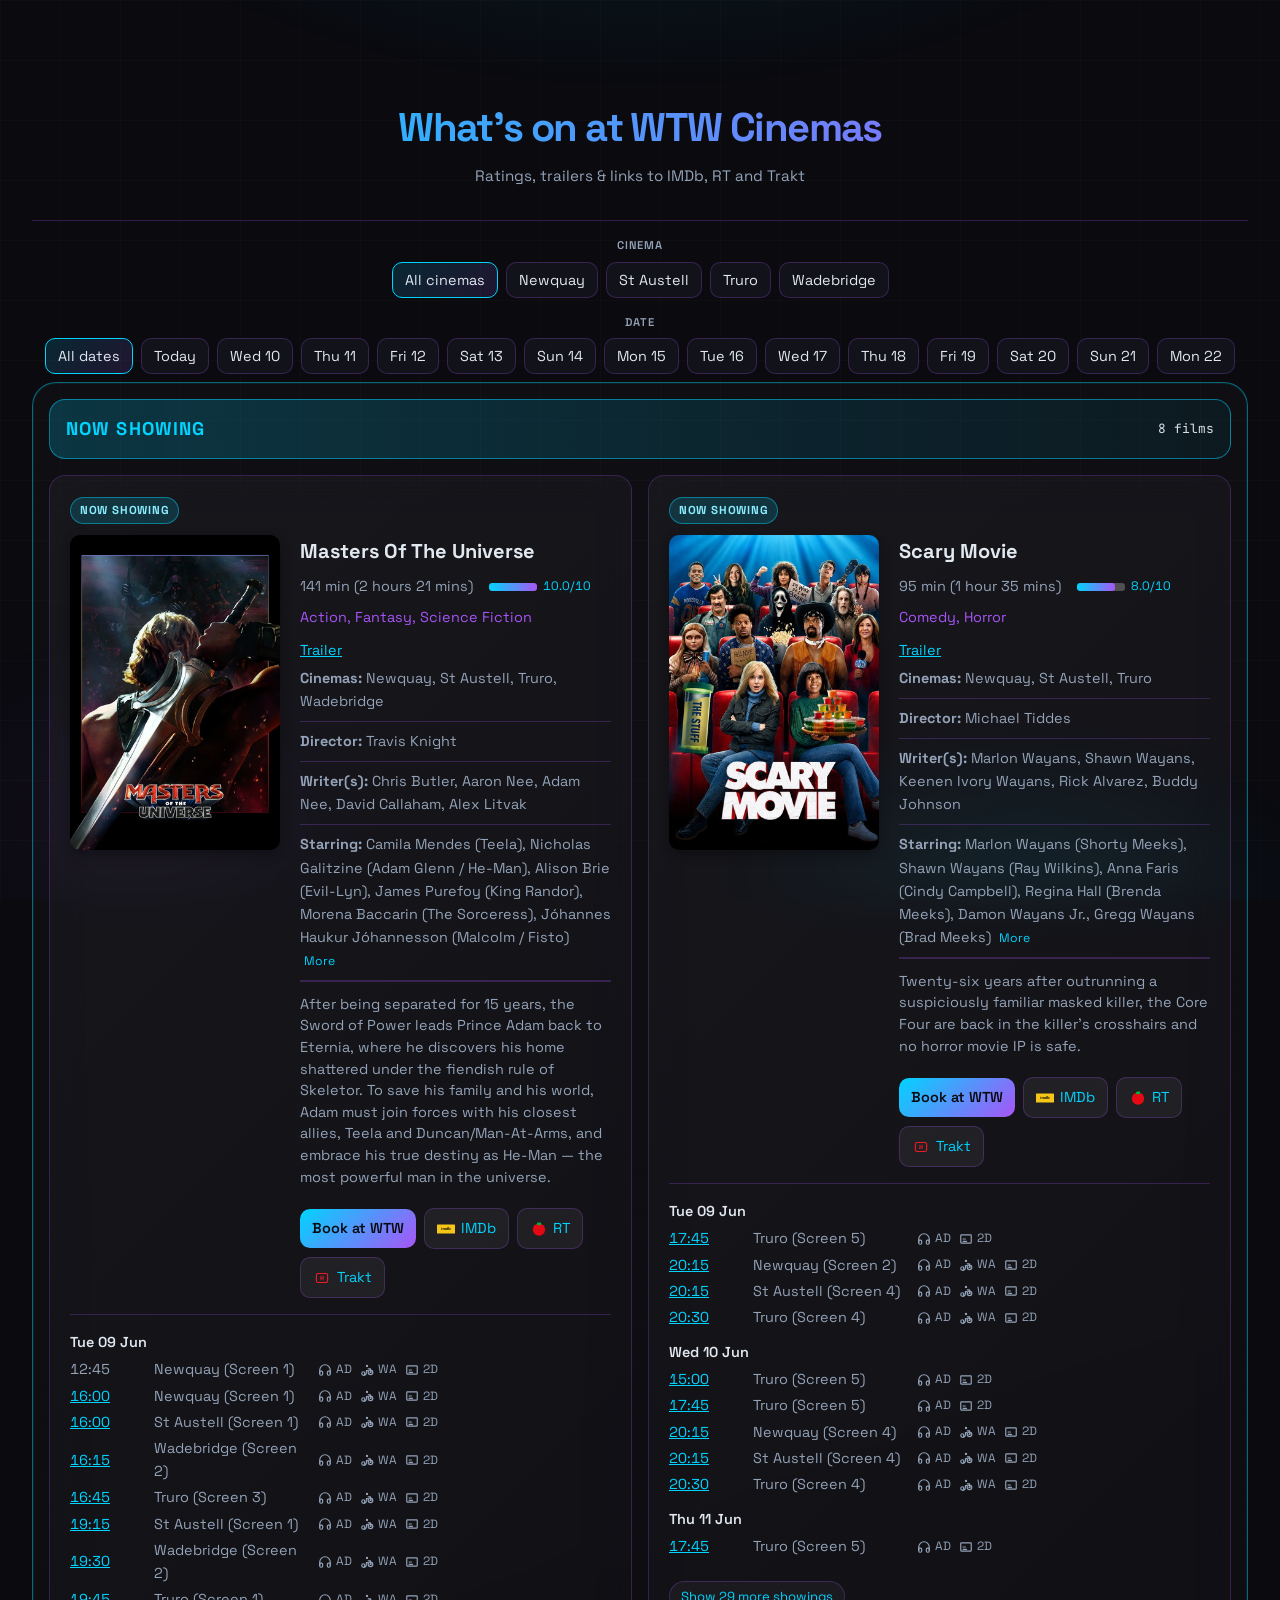
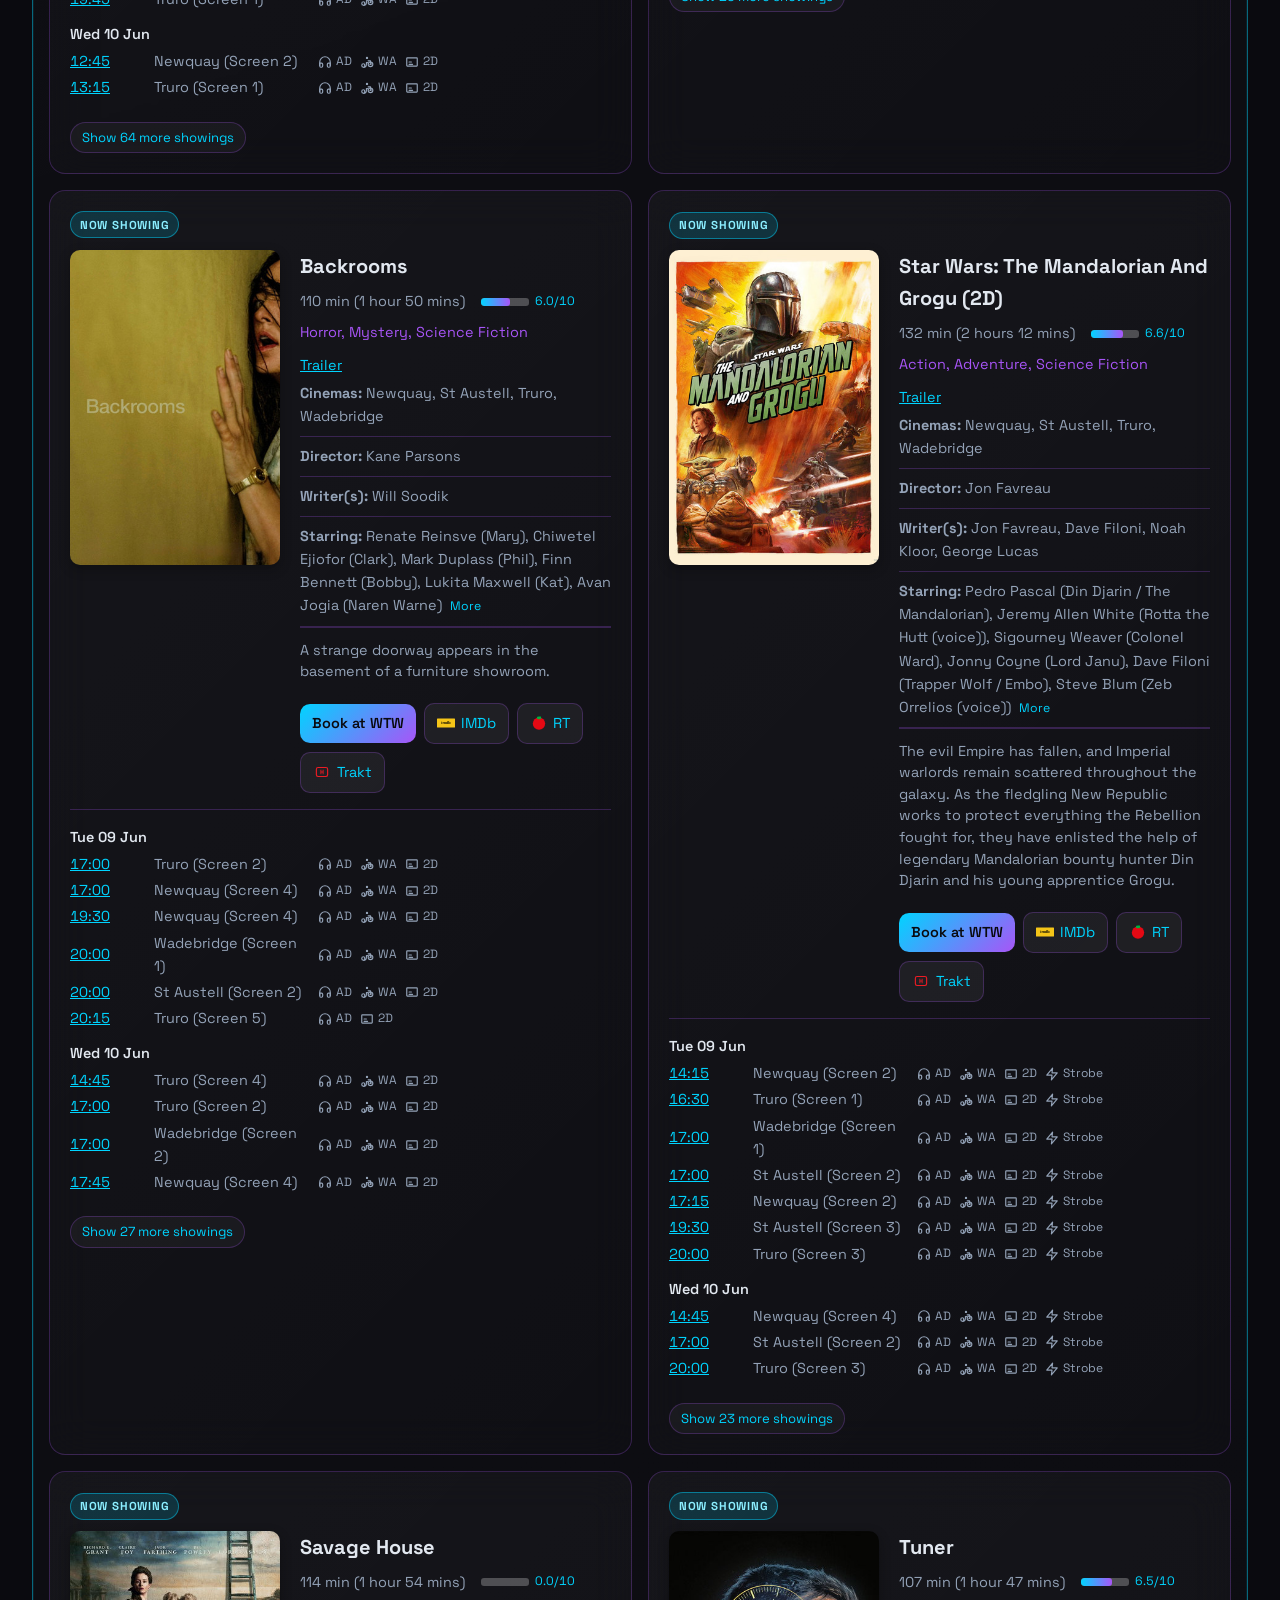
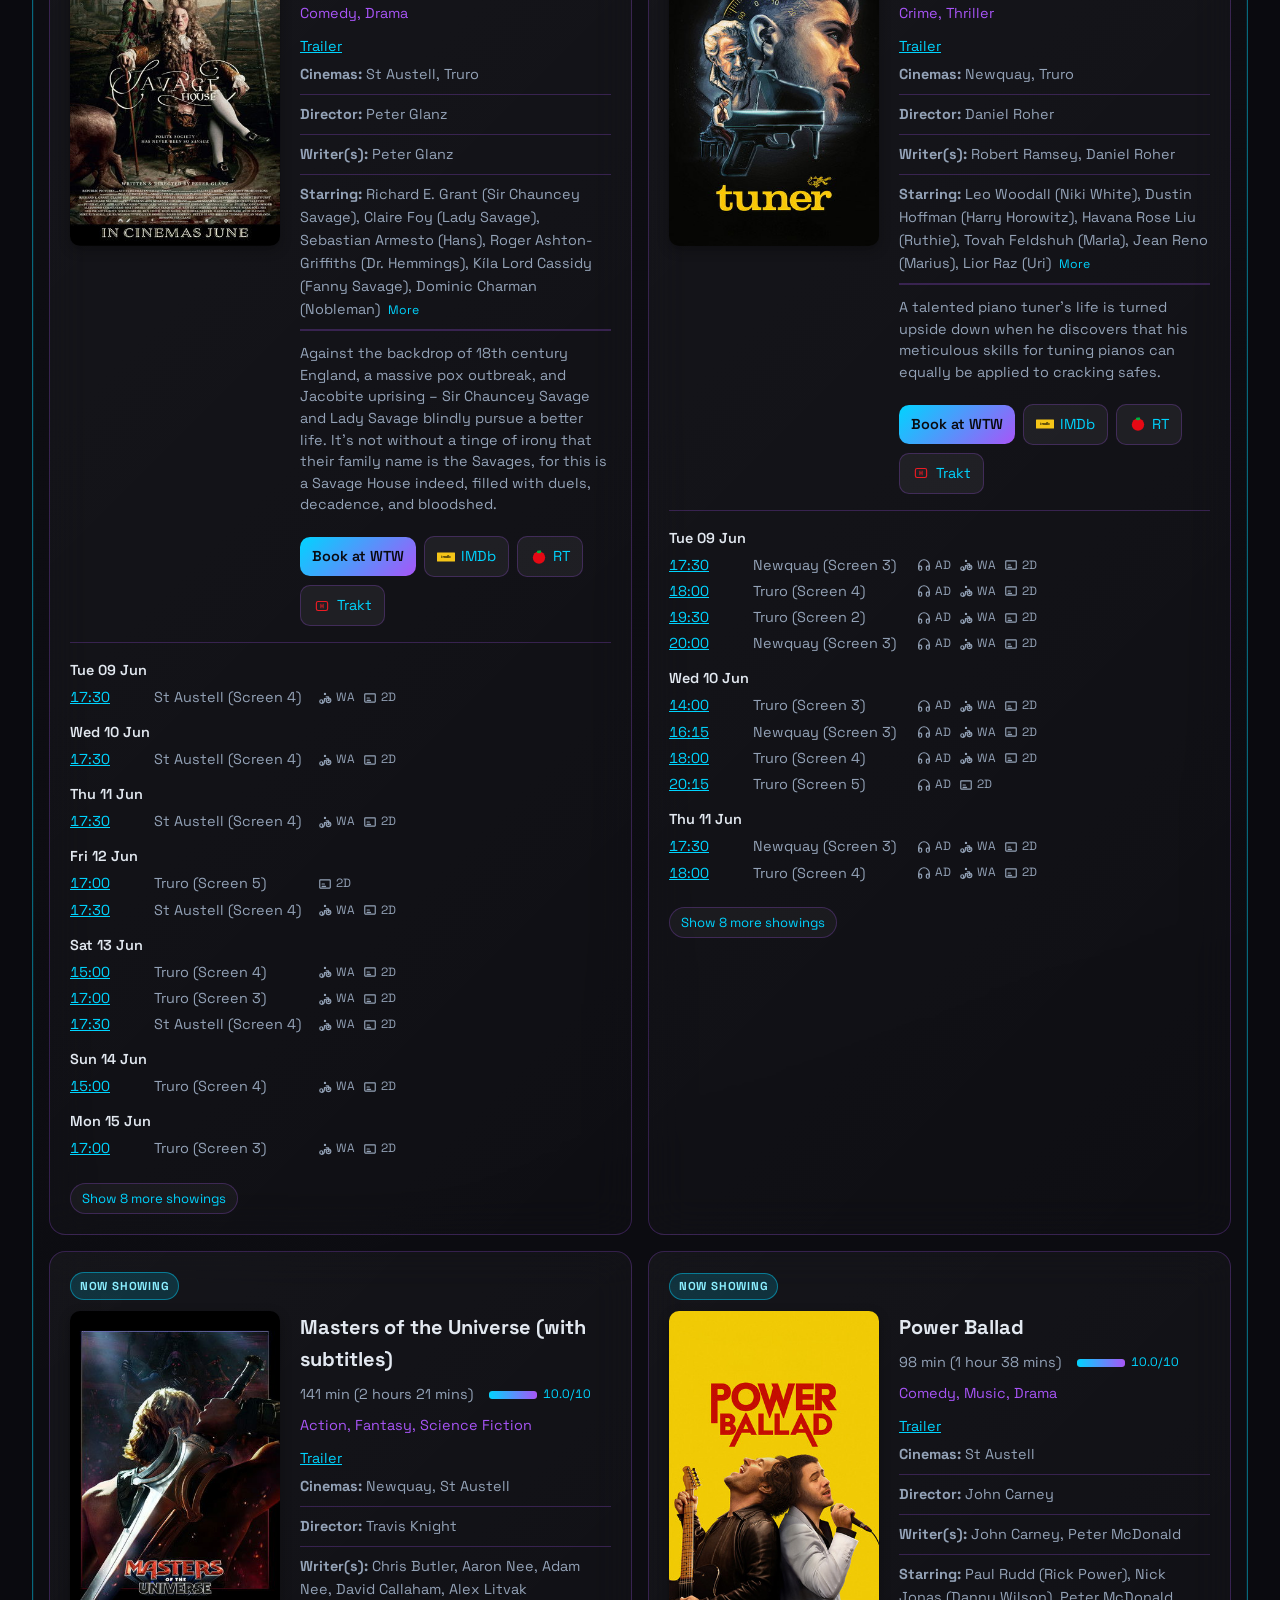
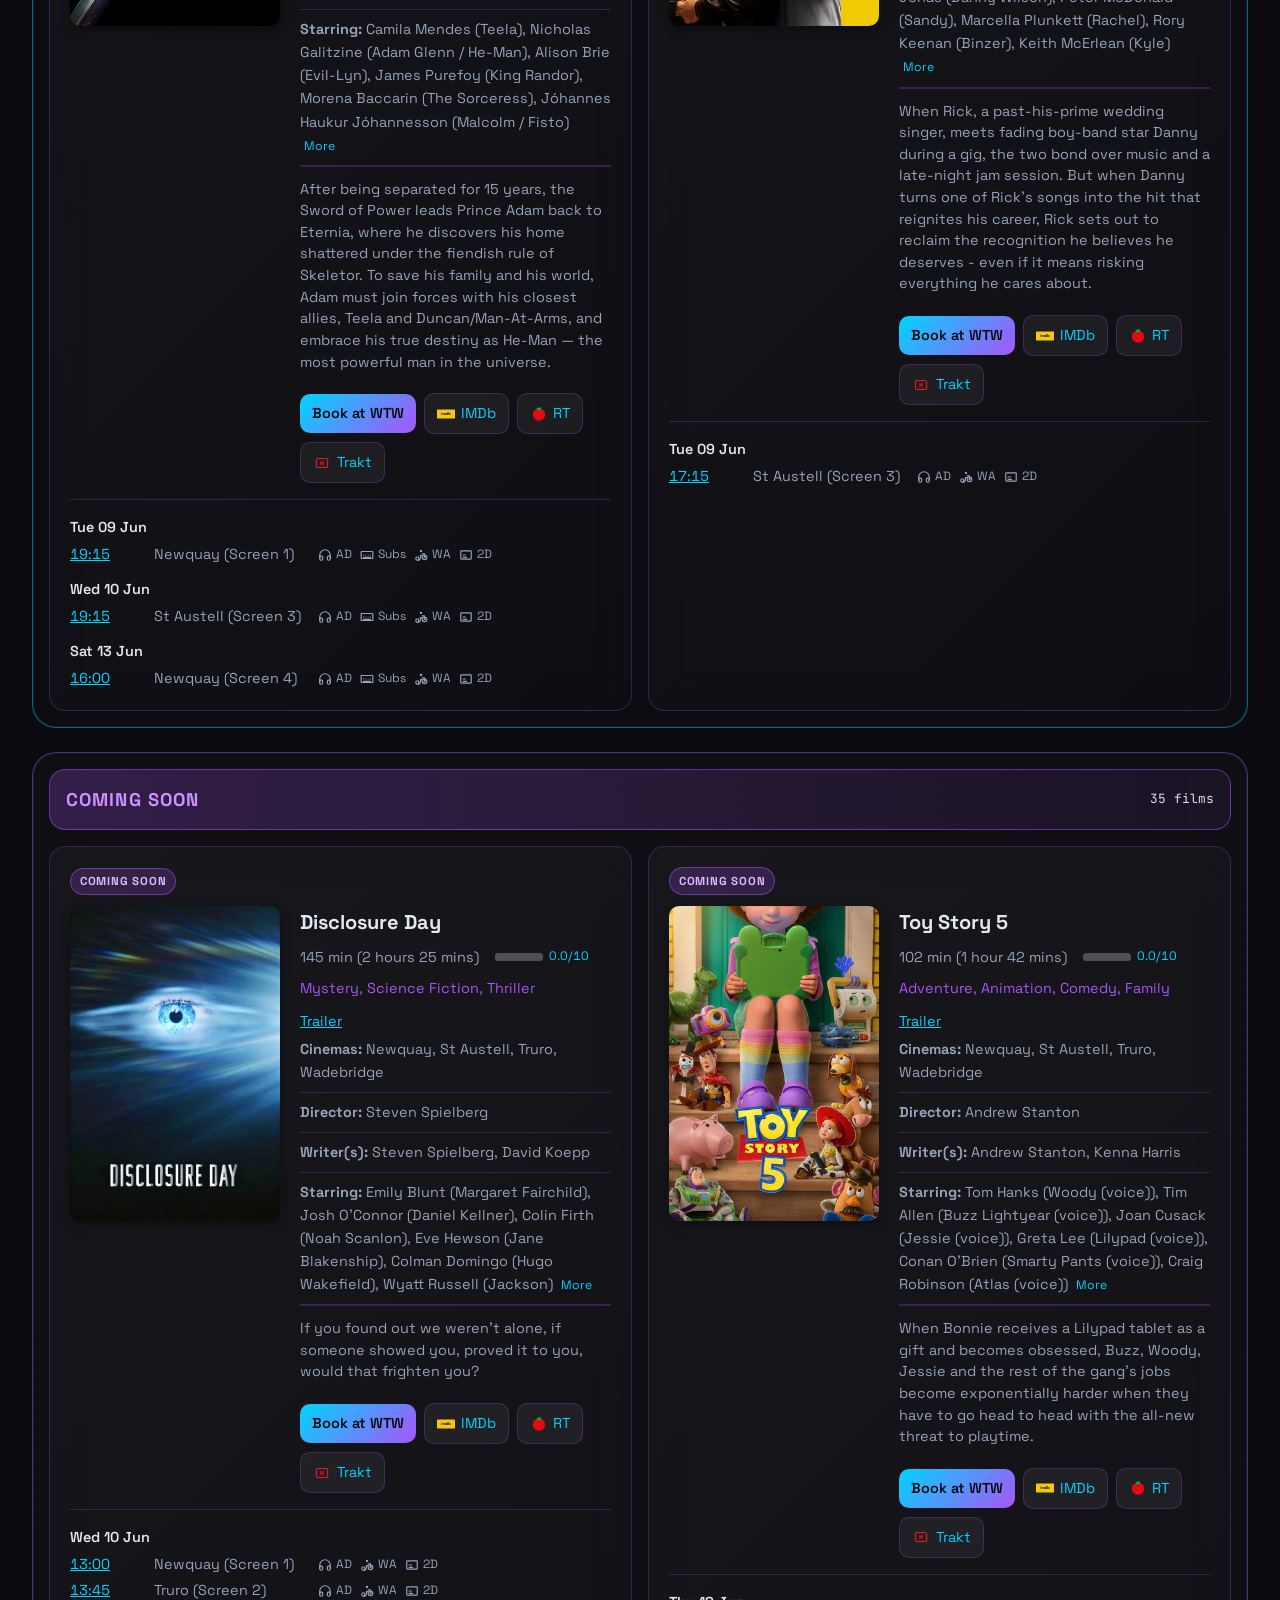
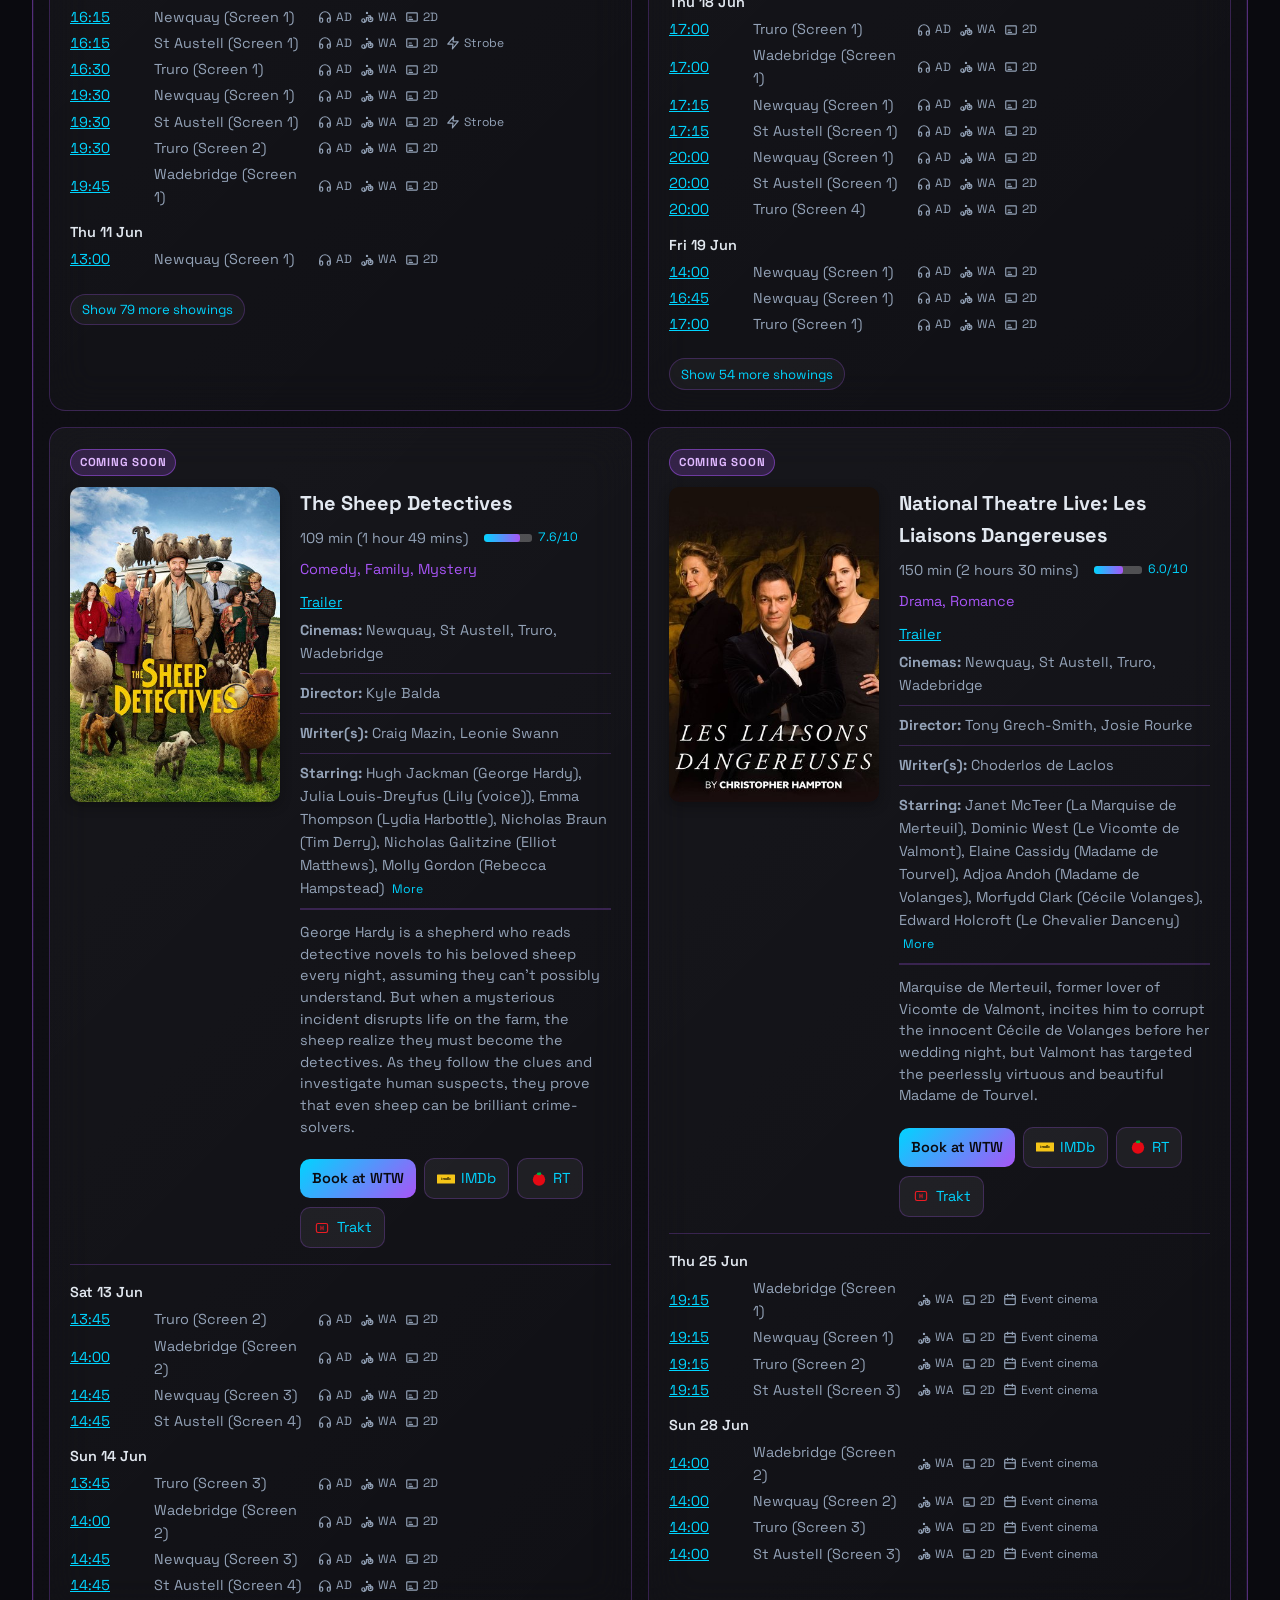
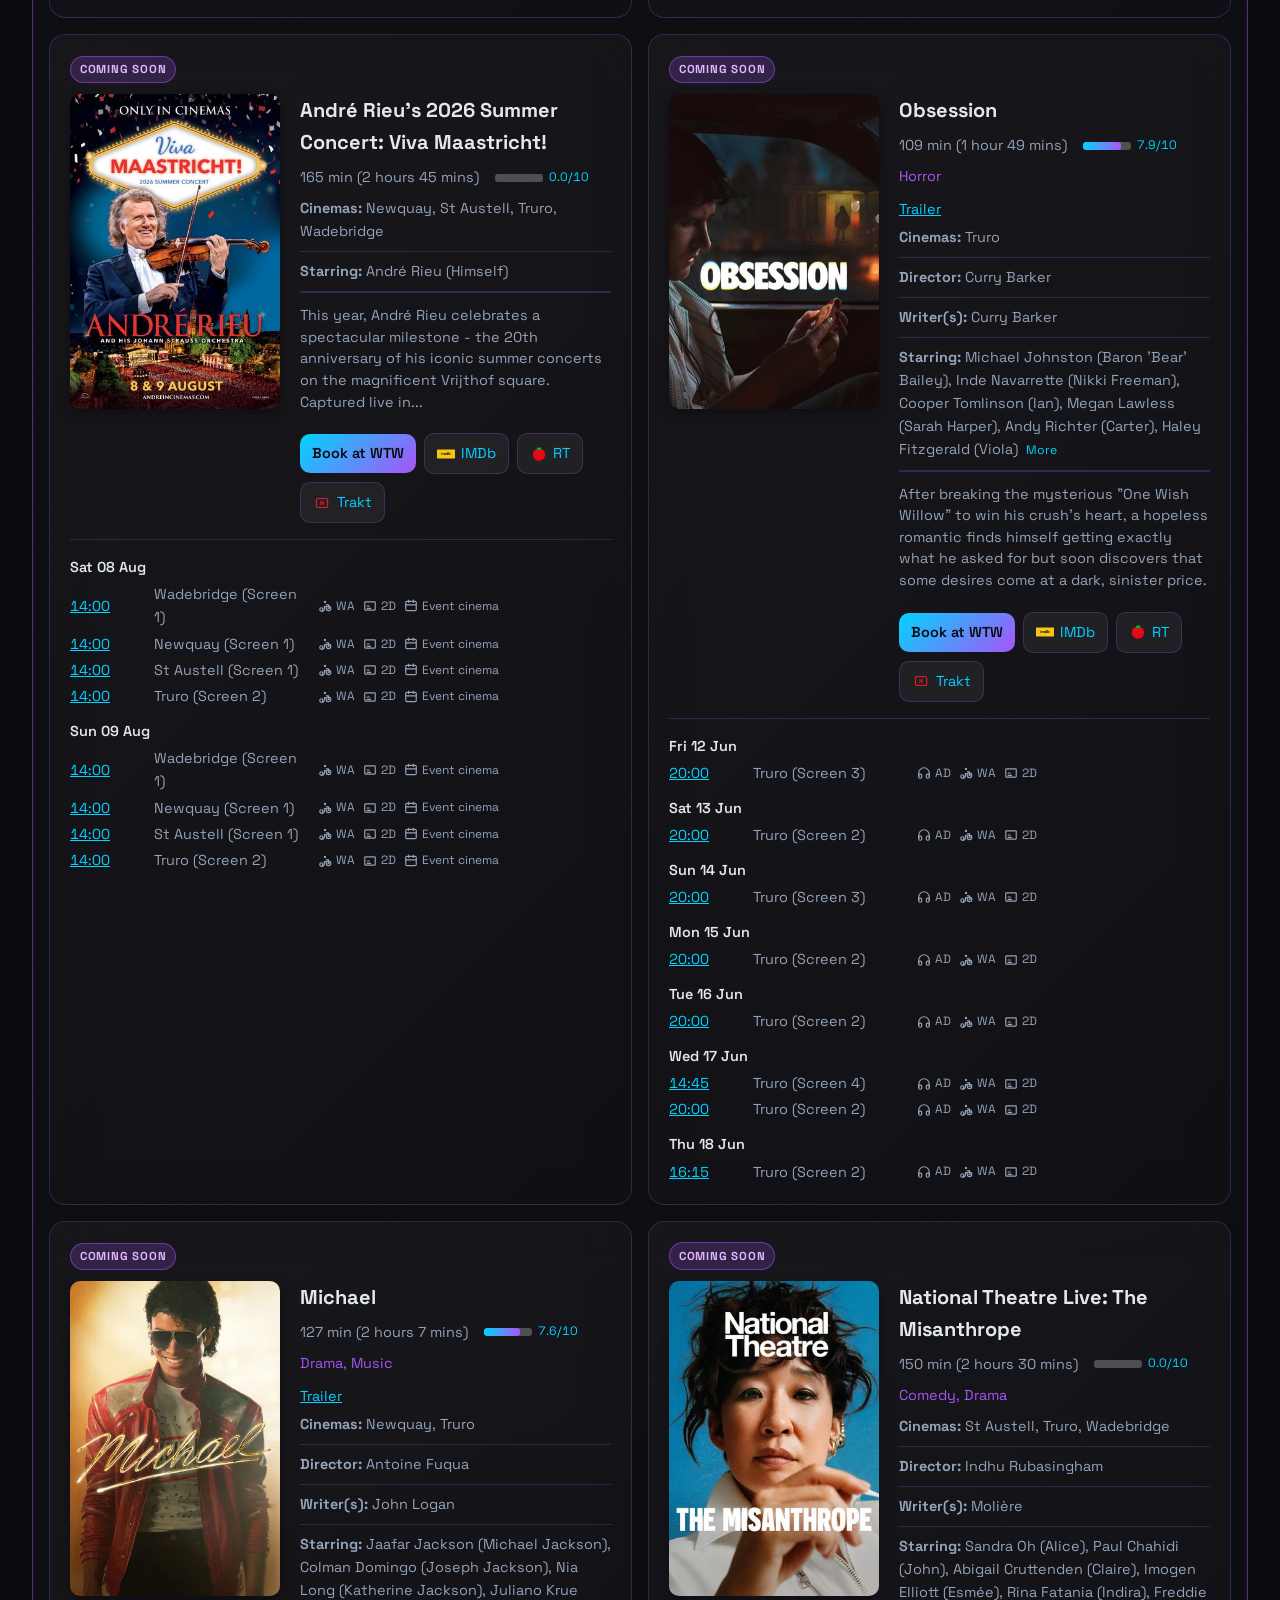
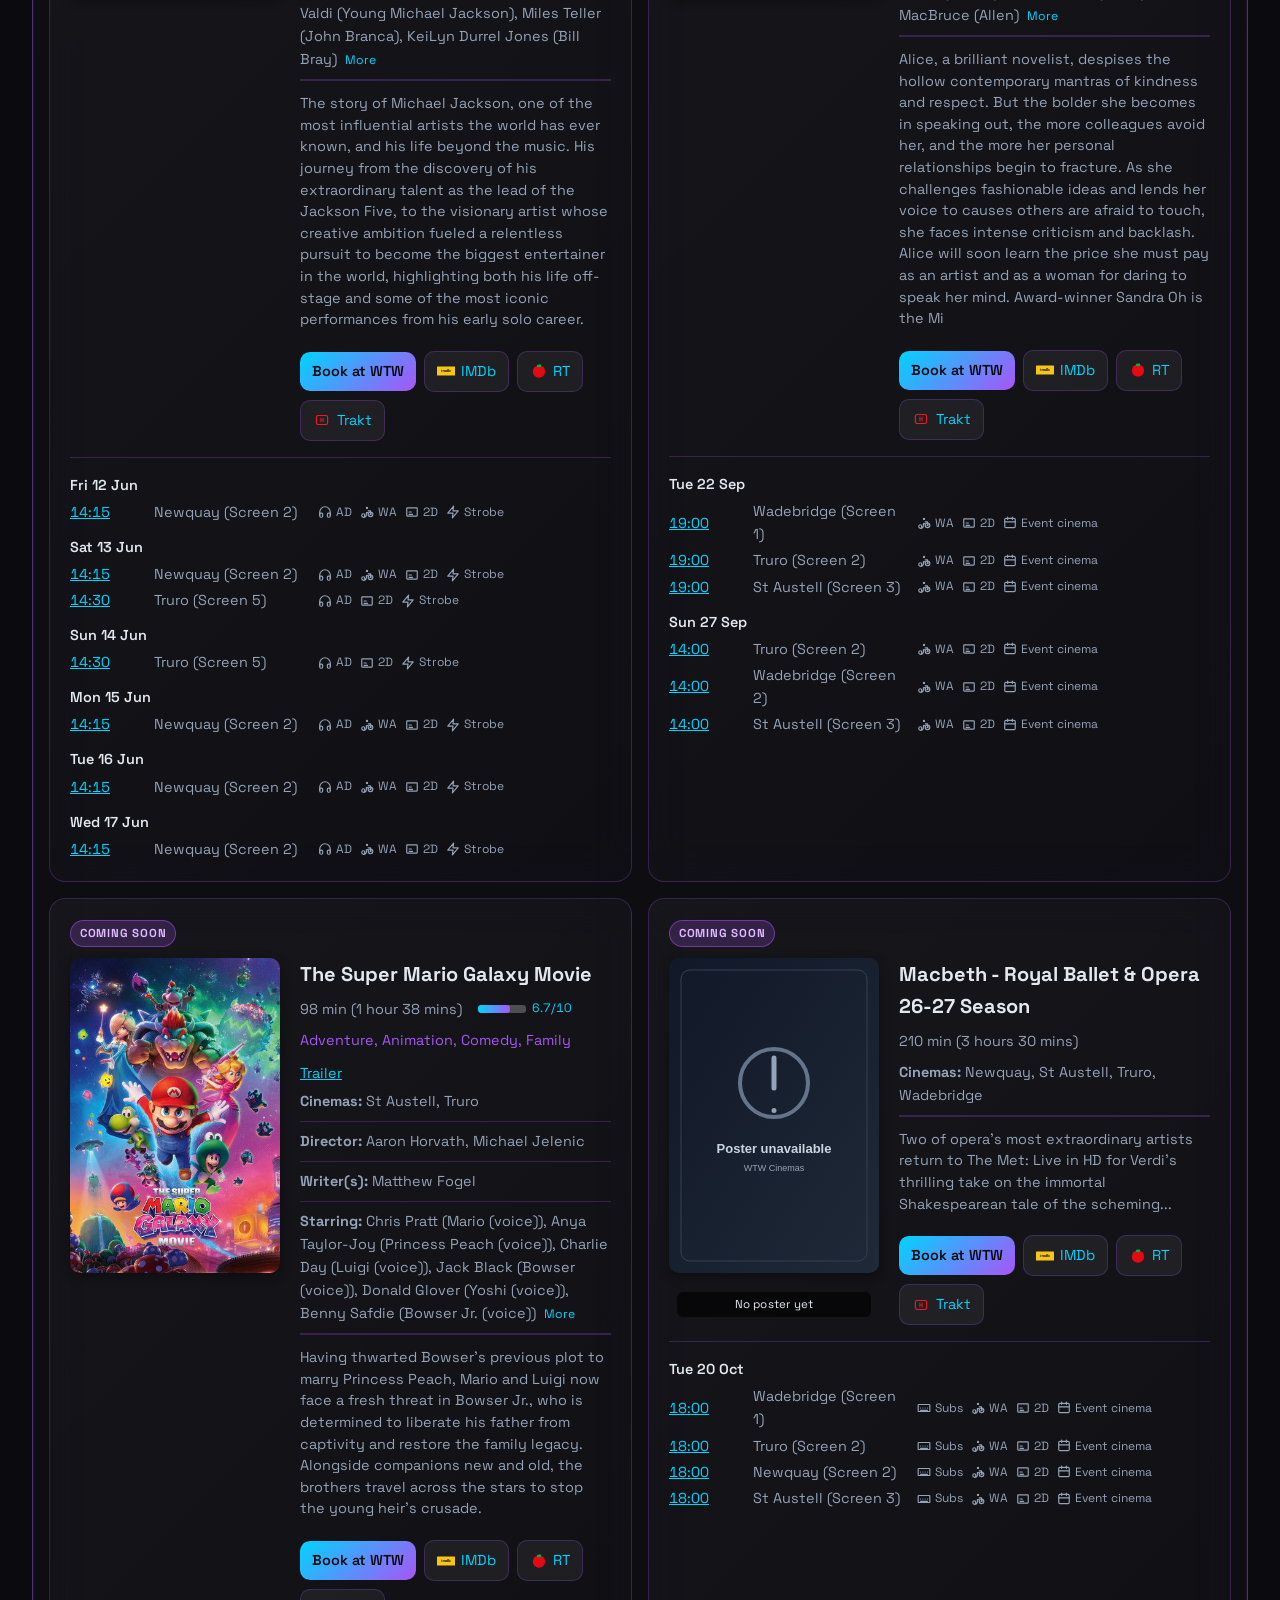
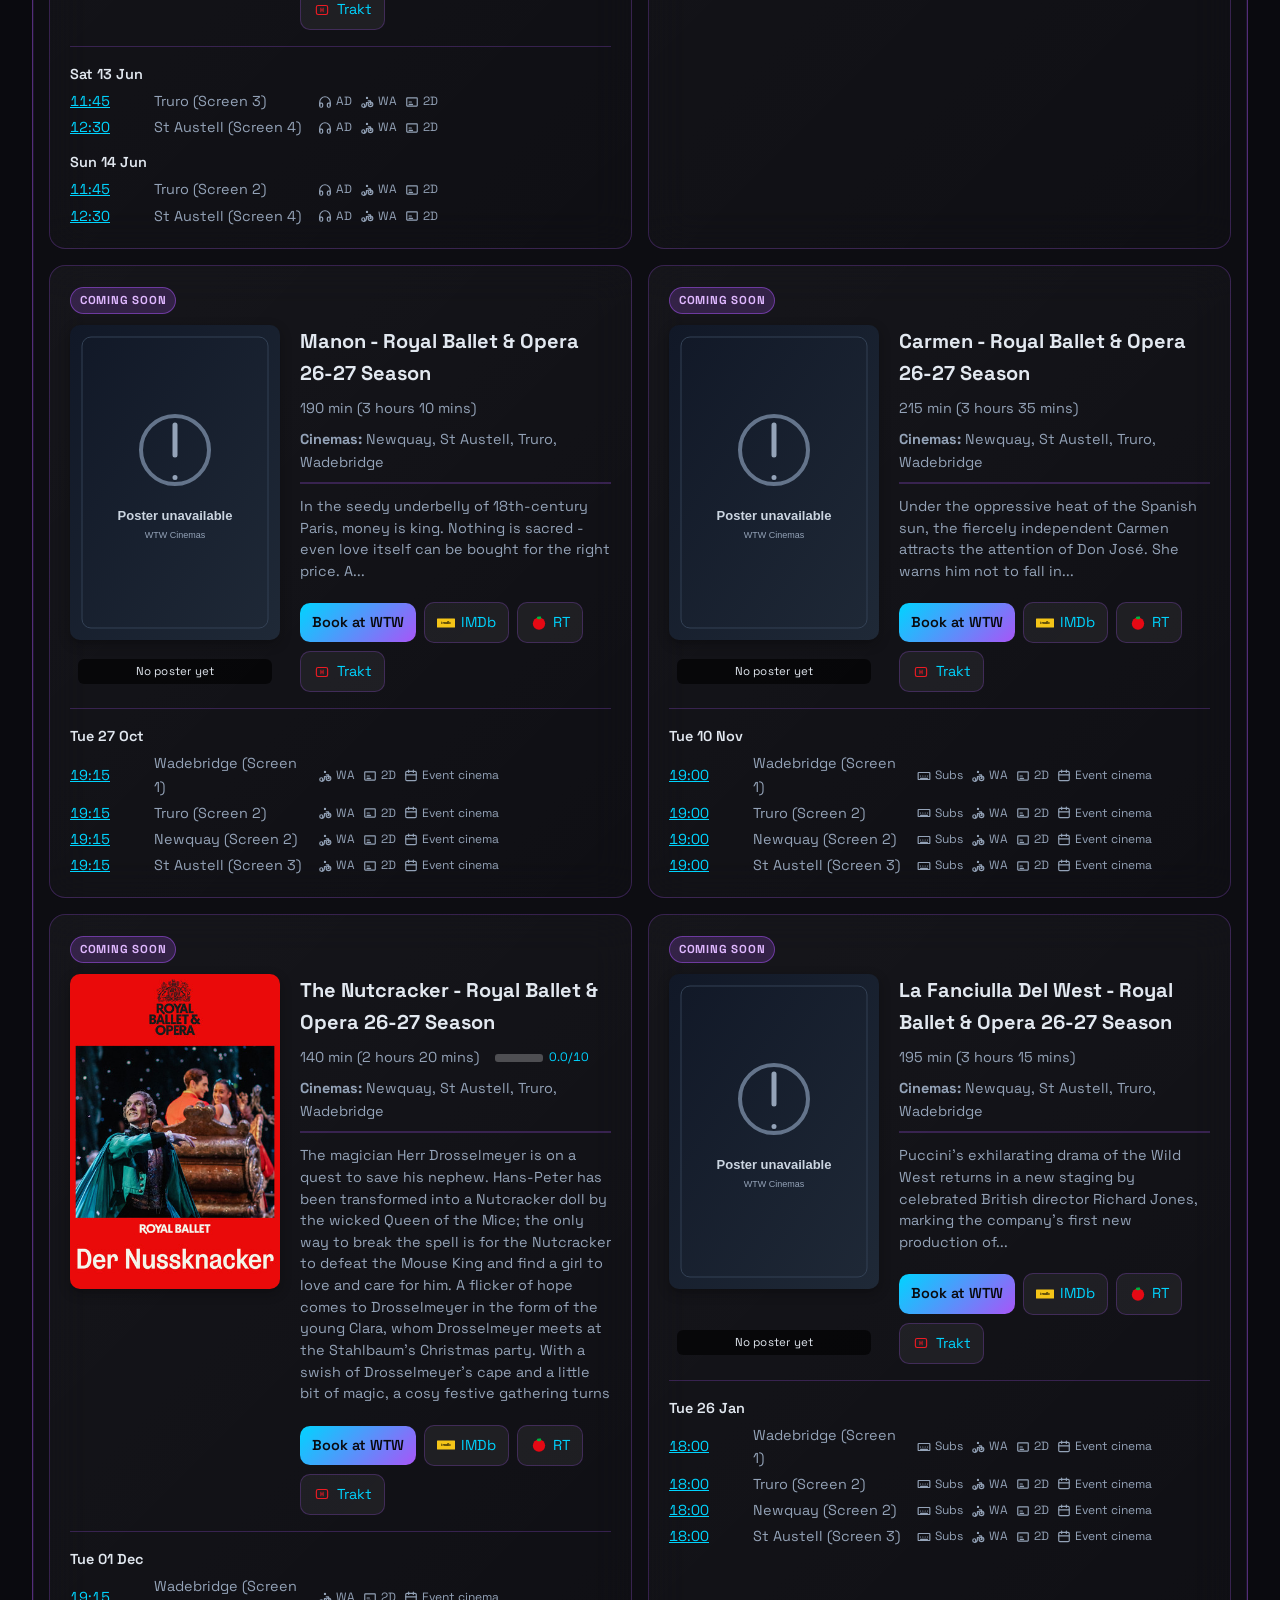
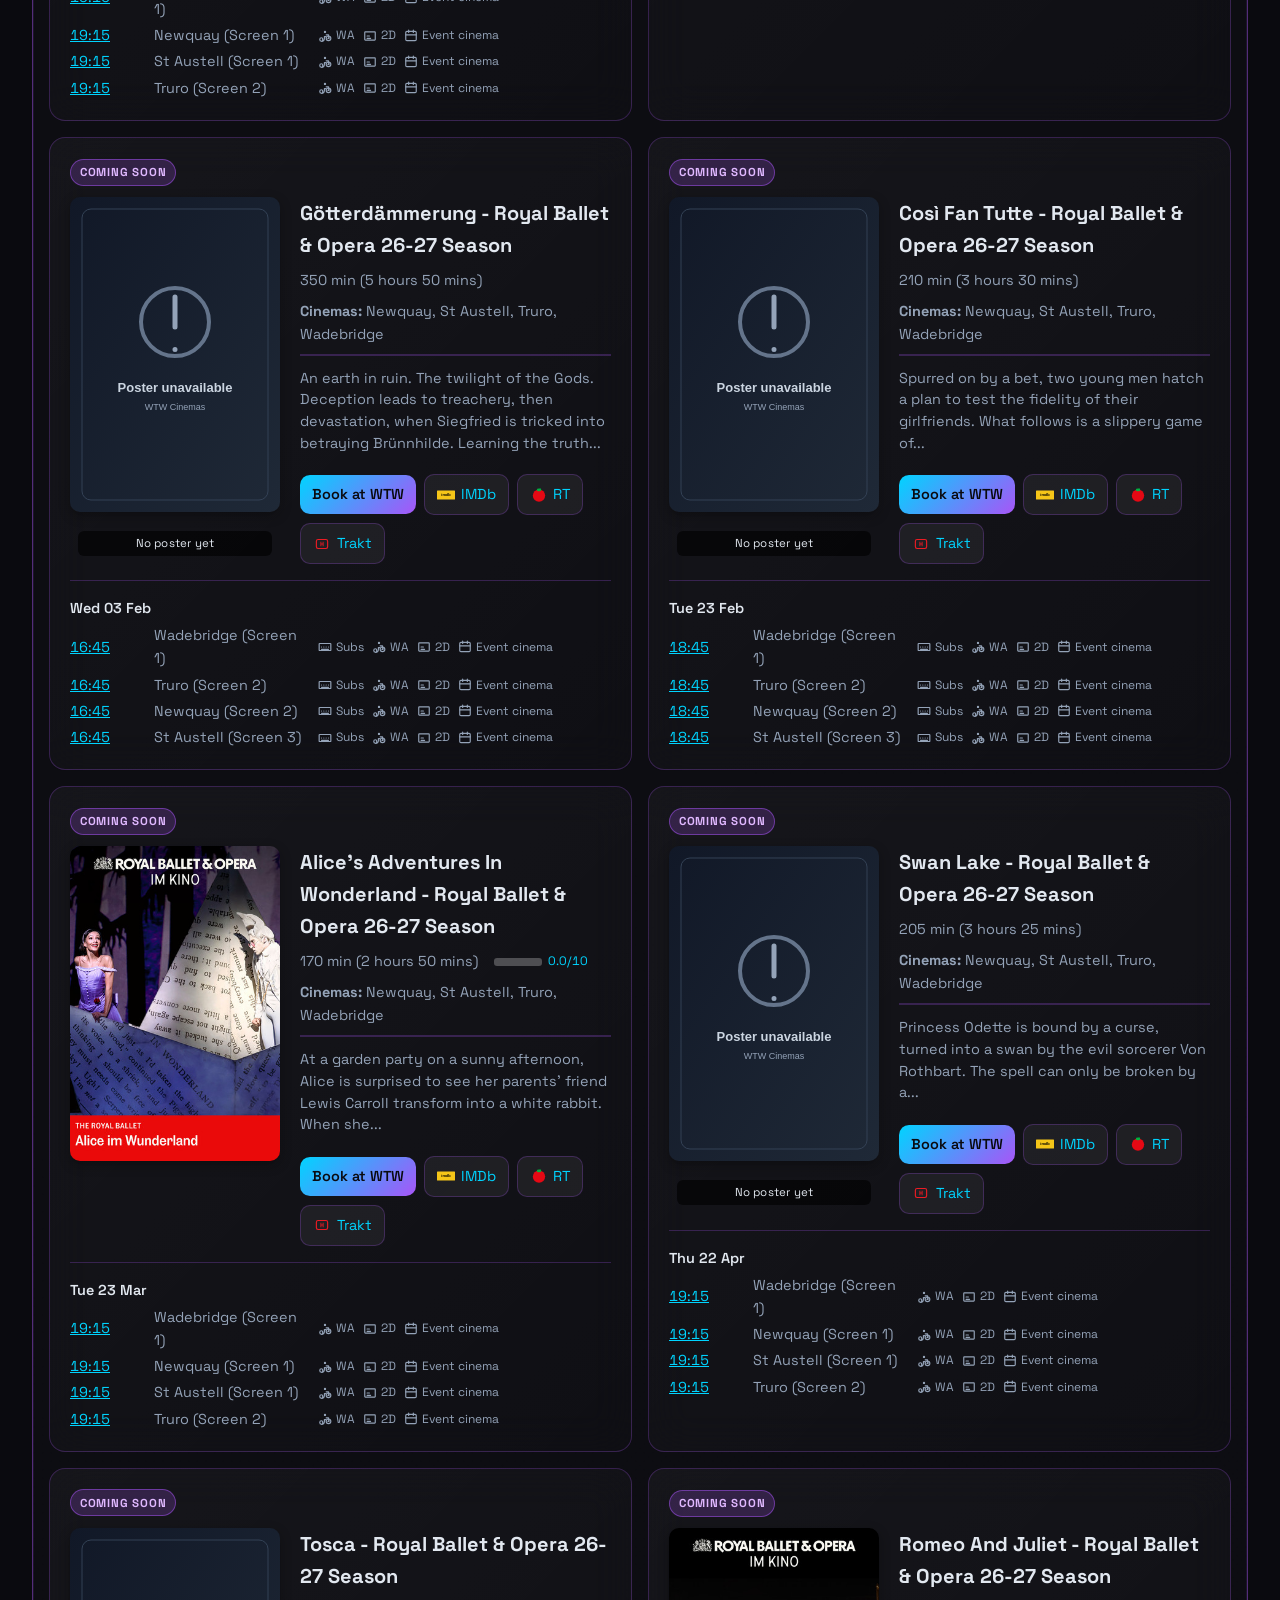
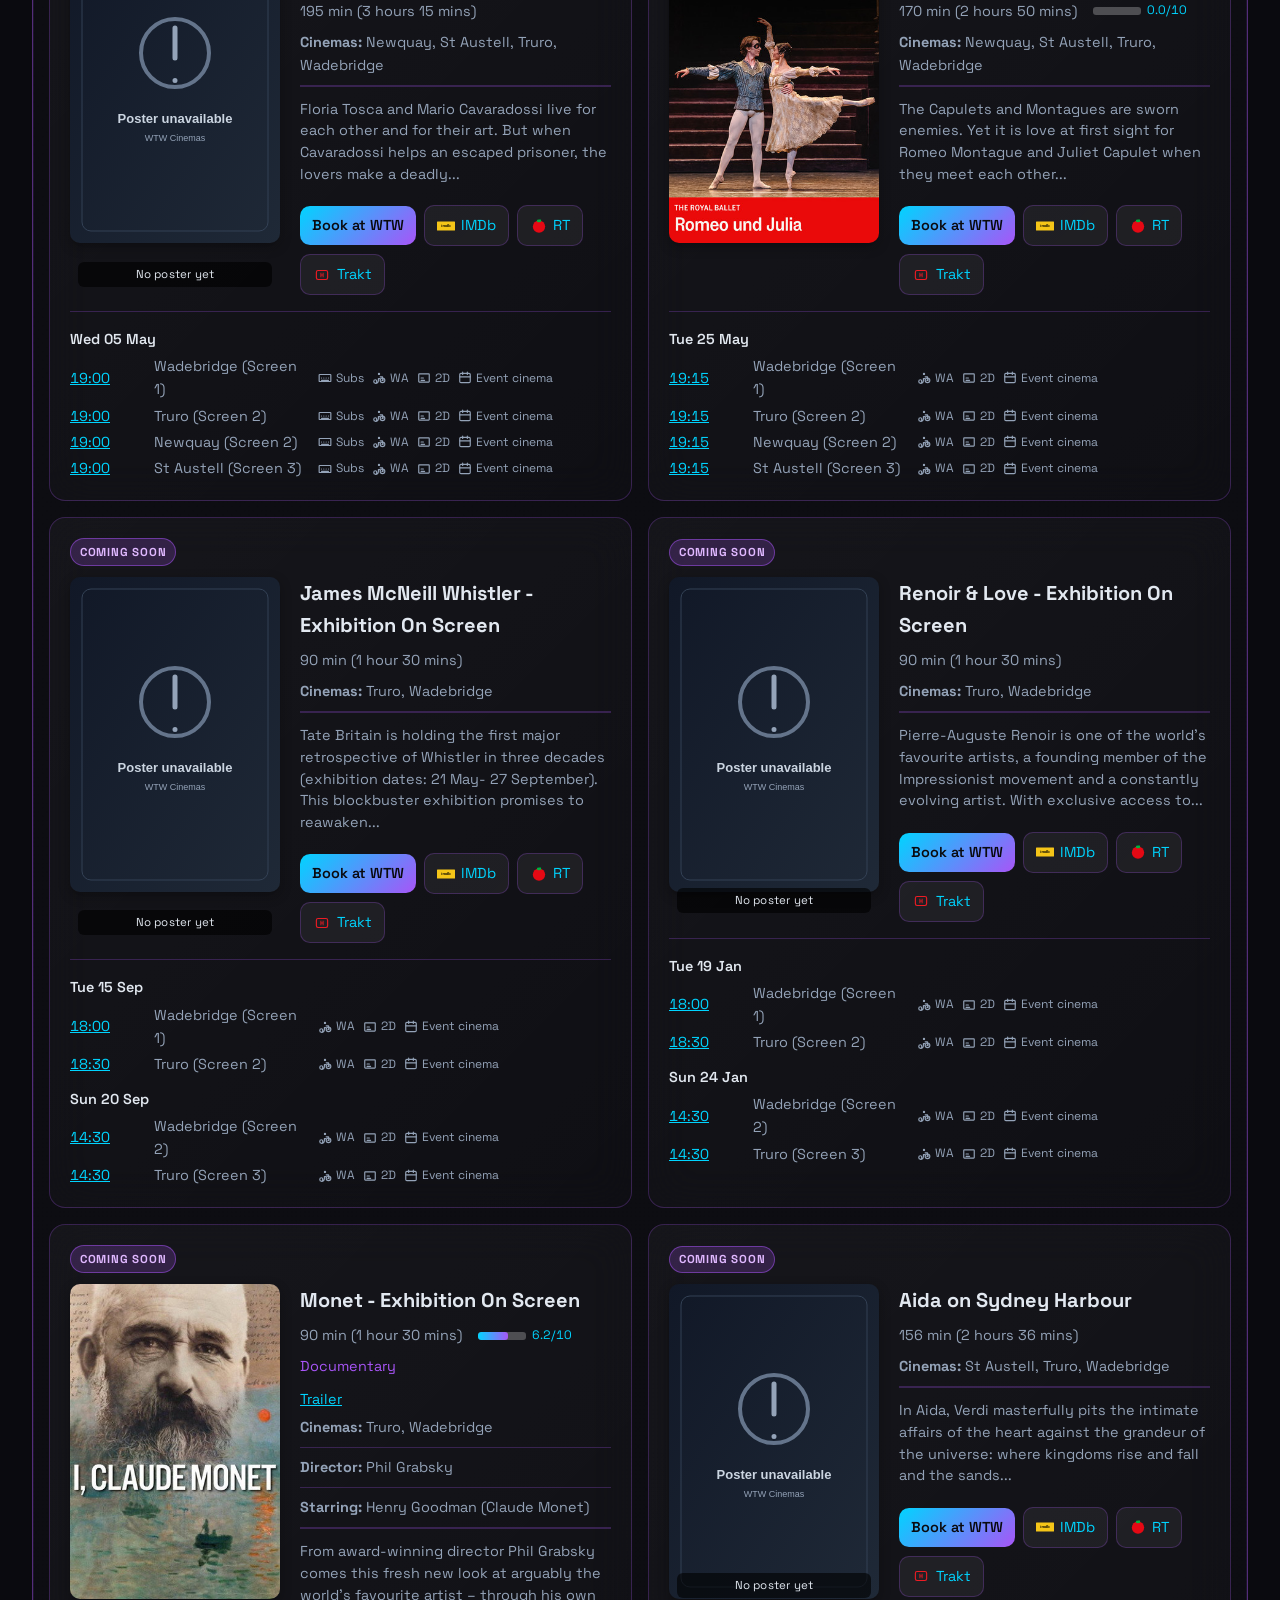
==== commit c2420e27: "chore: update whats-on data and HTML" ====
--- a/docs/index.html
+++ b/docs/index.html
@@ -359,8 +359,7 @@
 <button type="button" class="tab tab-cinema" data-cinema="St Austell">St Austell</button>
 <button type="button" class="tab tab-cinema" data-cinema="Truro">Truro</button>
 <button type="button" class="tab tab-cinema" data-cinema="Wadebridge">Wadebridge</button></div></div><div class="tabs-wrap" role="group" aria-label="Filter by date"><div class="tabs-label">Date</div><div class="tabs"><button type="button" class="tab tab-date active" data-date="all">All dates</button>
-<button type="button" class="tab tab-date" data-date="2026-06-08">Today</button>
-<button type="button" class="tab tab-date" data-date="2026-06-09">Tue 09</button>
+<button type="button" class="tab tab-date" data-date="2026-06-09">Today</button>
 <button type="button" class="tab tab-date" data-date="2026-06-10">Wed 10</button>
 <button type="button" class="tab tab-date" data-date="2026-06-11">Thu 11</button>
 <button type="button" class="tab tab-date" data-date="2026-06-12">Fri 12</button>
@@ -372,15 +371,16 @@
 <button type="button" class="tab tab-date" data-date="2026-06-18">Thu 18</button>
 <button type="button" class="tab tab-date" data-date="2026-06-19">Fri 19</button>
 <button type="button" class="tab tab-date" data-date="2026-06-20">Sat 20</button>
-<button type="button" class="tab tab-date" data-date="2026-06-21">Sun 21</button></div></div></div>
+<button type="button" class="tab tab-date" data-date="2026-06-21">Sun 21</button>
+<button type="button" class="tab tab-date" data-date="2026-06-22">Mon 22</button></div></div></div>
     <main id="films" data-initial-showings="10"><section class="film-section film-section--now" data-section="now">
   <div class="section-title-wrap">
     <h3 class="section-title" data-section="now">Now Showing</h3>
-    <span class="section-count">7 films</span>
-  </div>
-
-<article class="film-card" data-dates="2026-06-08,2026-06-09,2026-06-10,2026-06-11,2026-06-12,2026-06-13,2026-06-14,2026-06-15,2026-06-16,2026-06-17,2026-06-18" data-cinemas="Newquay,St Austell,Truro,Wadebridge" data-status="now">
-  <script type="application/json" class="film-showtimes-full">{"v":1,"r":[["2026-06-08","12:45",1,"Lighthouse Cinema, Newquay","",["Audio Description","Wheelchair access","2D"]],["2026-06-08","16:00",1,"Lighthouse Cinema, Newquay","https://wtwcinemas.co.uk/book?performance=65898&screen=newquay",["Audio Description","Wheelchair access","2D"]],["2026-06-08","16:00",1,"White River Cinema, St Austell","https://wtwcinemas.co.uk/book?performance=77520&screen=staustell",["Audio Description","Wheelchair access","2D"]],["2026-06-08","16:15",1,"Regal Cinema, Wadebridge","https://wtwcinemas.co.uk/book?performance=28946&screen=wadebridge",["Audio Description","Wheelchair access","2D"]],["2026-06-08","16:45",3,"Plaza Cinema, Truro","https://wtwcinemas.co.uk/book?performance=120866&screen=truro",["Audio Description","Wheelchair access","2D"]],["2026-06-08","19:15",1,"Lighthouse Cinema, Newquay","https://wtwcinemas.co.uk/book?performance=65897&screen=newquay",["Audio Description","Wheelchair access","2D"]],["2026-06-08","19:15",1,"White River Cinema, St Austell","https://wtwcinemas.co.uk/book?performance=77519&screen=staustell",["Audio Description","Wheelchair access","2D"]],["2026-06-08","19:30",1,"Regal Cinema, Wadebridge","https://wtwcinemas.co.uk/book?performance=28947&screen=wadebridge",["Audio Description","Wheelchair access","2D"]],["2026-06-08","19:45",1,"Plaza Cinema, Truro","https://wtwcinemas.co.uk/book?performance=120842&screen=truro",["Audio Description","Wheelchair access","2D"]],["2026-06-09","12:45",1,"Lighthouse Cinema, Newquay","https://wtwcinemas.co.uk/book?performance=65916&screen=newquay",["Audio Description","Wheelchair access","2D"]],["2026-06-09","16:00",1,"Lighthouse Cinema, Newquay","https://wtwcinemas.co.uk/book?performance=65919&screen=newquay",["Audio Description","Wheelchair access","2D"]],["2026-06-09","16:00",1,"White River Cinema, St Austell","https://wtwcinemas.co.uk/book?performance=77522&screen=staustell",["Audio Description","Wheelchair access","2D"]],["2026-06-09","16:15",1,"Regal Cinema, Wadebridge","https://wtwcinemas.co.uk/book?performance=28950&screen=wadebridge",["Audio Description","Wheelchair access","2D"]],["2026-06-09","16:45",3,"Plaza Cinema, Truro","https://wtwcinemas.co.uk/book?performance=120867&screen=truro",["Audio Description","Wheelchair access","2D"]],["2026-06-09","19:15",1,"White River Cinema, St Austell","https://wtwcinemas.co.uk/book?performance=77521&screen=staustell",["Audio Description","Wheelchair access","2D"]],["2026-06-09","19:30",1,"Regal Cinema, Wadebridge","https://wtwcinemas.co.uk/book?performance=28951&screen=wadebridge",["Audio Description","Wheelchair access","2D"]],["2026-06-09","19:45",1,"Plaza Cinema, Truro","https://wtwcinemas.co.uk/book?performance=120843&screen=truro",["Audio Description","Wheelchair access","2D"]],["2026-06-10","12:45",2,"Lighthouse Cinema, Newquay","https://wtwcinemas.co.uk/book?performance=65917&screen=newquay",["Audio Description","Wheelchair access","2D"]],["2026-06-10","13:15",1,"Plaza Cinema, Truro","https://wtwcinemas.co.uk/book?performance=120831&screen=truro",["Audio Description","Wheelchair access","2D"]],["2026-06-10","16:00",2,"Lighthouse Cinema, Newquay","https://wtwcinemas.co.uk/book?performance=65920&screen=newquay",["Audio Description","Wheelchair access","2D"]],["2026-06-10","16:00",3,"White River Cinema, St Austell","https://wtwcinemas.co.uk/book?performance=77575&screen=staustell",["Audio Description","Wheelchair access","2D"]],["2026-06-10","16:45",3,"Plaza Cinema, Truro","https://wtwcinemas.co.uk/book?performance=120868&screen=truro",["Audio Description","Wheelchair access","2D"]],["2026-06-10","19:15",2,"Lighthouse Cinema, Newquay","https://wtwcinemas.co.uk/book?performance=65923&screen=newquay",["Audio Description","Wheelchair access","2D"]],["2026-06-10","19:30",2,"Regal Cinema, Wadebridge","https://wtwcinemas.co.uk/book?performance=28956&screen=wadebridge",["Audio Description","Wheelchair access","2D"]],["2026-06-10","19:45",1,"Plaza Cinema, Truro","https://wtwcinemas.co.uk/book?performance=120844&screen=truro",["Audio Description","Wheelchair access","2D"]],["2026-06-11","12:45",2,"Lighthouse Cinema, Newquay","https://wtwcinemas.co.uk/book?performance=65918&screen=newquay",["Audio Description","Wheelchair access","2D"]],["2026-06-11","16:00",2,"Lighthouse Cinema, Newquay","https://wtwcinemas.co.uk/book?performance=65921&screen=newquay",["Audio Description","Wheelchair access","2D"]],["2026-06-11","16:00",3,"White River Cinema, St Austell","https://wtwcinemas.co.uk/book?performance=77585&screen=staustell",["Audio Description","Wheelchair access","2D"]],["2026-06-11","16:45",3,"Plaza Cinema, Truro","https://wtwcinemas.co.uk/book?performance=120869&screen=truro",["Audio Description","Wheelchair access","2D"]],["2026-06-11","19:15",2,"Lighthouse Cinema, Newquay","https://wtwcinemas.co.uk/book?performance=65924&screen=newquay",["Audio Description","Wheelchair access","2D"]],["2026-06-11","19:15",3,"White River Cinema, St Austell","https://wtwcinemas.co.uk/book?performance=77584&screen=staustell",["Audio Description","Wheelchair access","2D"]],["2026-06-11","19:30",2,"Regal Cinema, Wadebridge","https://wtwcinemas.co.uk/book?performance=28960&screen=wadebridge",["Audio Description","Wheelchair access","2D"]],["2026-06-11","19:40",1,"Plaza Cinema, Truro","https://wtwcinemas.co.uk/book?performance=120845&screen=truro",["Audio Description","Wheelchair access","2D"]],["2026-06-12","16:00",4,"Lighthouse Cinema, Newquay","https://wtwcinemas.co.uk/book?performance=66017&screen=newquay",["Audio Description","Wheelchair access","2D"]],["2026-06-12","16:30",1,"Plaza Cinema, Truro","https://wtwcinemas.co.uk/book?performance=120920&screen=truro",["Audio Description","Wheelchair access","2D"]],["2026-06-12","19:15",2,"Regal Cinema, Wadebridge","https://wtwcinemas.co.uk/book?performance=28999&screen=wadebridge",["Audio Description","Wheelchair access","2D"]],["2026-06-12","19:15",4,"Lighthouse Cinema, Newquay","https://wtwcinemas.co.uk/book?performance=66018&screen=newquay",["Audio Description","Wheelchair access","2D"]],["2026-06-12","19:45",2,"Plaza Cinema, Truro","https://wtwcinemas.co.uk/book?performance=120935&screen=truro",["Audio Description","Wheelchair access","2D"]],["2026-06-13","12:00",4,"Plaza Cinema, Truro","https://wtwcinemas.co.uk/book?performance=120965&screen=truro",["Audio Description","Wheelchair access","2D"]],["2026-06-13","12:45",4,"Lighthouse Cinema, Newquay","https://wtwcinemas.co.uk/book?performance=66026&screen=newquay",["Audio Description","Wheelchair access","2D"]],["2026-06-13","16:30",1,"Plaza Cinema, Truro","https://wtwcinemas.co.uk/book?performance=120922&screen=truro",["Audio Description","Wheelchair access","2D"]],["2026-06-13","19:15",2,"Regal Cinema, Wadebridge","https://wtwcinemas.co.uk/book?performance=29003&screen=wadebridge",["Audio Description","Wheelchair access","2D"]],["2026-06-13","19:15",4,"Lighthouse Cinema, Newquay","https://wtwcinemas.co.uk/book?performance=66025&screen=newquay",["Audio Description","Wheelchair access","2D"]],["2026-06-13","19:45",3,"Plaza Cinema, Truro","https://wtwcinemas.co.uk/book?performance=120959&screen=truro",["Audio Description","Wheelchair access","2D"]],["2026-06-14","12:00",4,"Plaza Cinema, Truro","https://wtwcinemas.co.uk/book?performance=120966&screen=truro",["Audio Description","Wheelchair access","2D"]],["2026-06-14","12:45",4,"Lighthouse Cinema, Newquay","https://wtwcinemas.co.uk/book?performance=66036&screen=newquay",["Audio Description","Wheelchair access","2D"]],["2026-06-14","16:00",4,"Lighthouse Cinema, Newquay","https://wtwcinemas.co.uk/book?performance=66034&screen=newquay",["Audio Description","Wheelchair access","2D"]],["2026-06-14","16:30",1,"Plaza Cinema, Truro","https://wtwcinemas.co.uk/book?performance=120924&screen=truro",["Audio Description","Wheelchair access","2D"]],["2026-06-14","16:45",2,"Regal Cinema, Wadebridge","https://wtwcinemas.co.uk/book?performance=29006&screen=wadebridge",["Audio Description","Wheelchair access","2D"]],["2026-06-15","16:00",4,"Lighthouse Cinema, Newquay","https://wtwcinemas.co.uk/book?performance=66043&screen=newquay",["Audio Description","Wheelchair access","2D"]],["2026-06-15","16:30",1,"Plaza Cinema, Truro","https://wtwcinemas.co.uk/book?performance=120926&screen=truro",["Audio Description","Wheelchair access","2D"]],["2026-06-15","19:15",2,"Regal Cinema, Wadebridge","https://wtwcinemas.co.uk/book?performance=29009&screen=wadebridge",["Audio Description","Wheelchair access","2D"]],["2026-06-15","19:15",4,"Lighthouse Cinema, Newquay","https://wtwcinemas.co.uk/book?performance=66044&screen=newquay",["Audio Description","Wheelchair access","2D"]],["2026-06-15","19:45",3,"Plaza Cinema, Truro","https://wtwcinemas.co.uk/book?performance=120960&screen=truro",["Audio Description","Wheelchair access","2D"]],["2026-06-16","16:00",4,"Lighthouse Cinema, Newquay","https://wtwcinemas.co.uk/book?performance=66051&screen=newquay",["Audio Description","Wheelchair access","2D"]],["2026-06-16","16:30",1,"Plaza Cinema, Truro","https://wtwcinemas.co.uk/book?performance=120928&screen=truro",["Audio Description","Wheelchair access","2D"]],["2026-06-16","19:15",2,"Regal Cinema, Wadebridge","https://wtwcinemas.co.uk/book?performance=29011&screen=wadebridge",["Audio Description","Wheelchair access","2D"]],["2026-06-16","19:15",4,"Lighthouse Cinema, Newquay","https://wtwcinemas.co.uk/book?performance=66052&screen=newquay",["Audio Description","Wheelchair access","2D"]],["2026-06-16","19:45",3,"Plaza Cinema, Truro","https://wtwcinemas.co.uk/book?performance=120961&screen=truro",["Audio Description","Wheelchair access","2D"]],["2026-06-17","16:00",4,"Lighthouse Cinema, Newquay","https://wtwcinemas.co.uk/book?performance=66058&screen=newquay",["Audio Description","Wheelchair access","2D"]],["2026-06-17","16:30",1,"Plaza Cinema, Truro","https://wtwcinemas.co.uk/book?performance=120930&screen=truro",["Audio Description","Wheelchair access","2D"]],["2026-06-17","19:15",2,"Regal Cinema, Wadebridge","https://wtwcinemas.co.uk/book?performance=29013&screen=wadebridge",["Audio Description","Wheelchair access","2D"]],["2026-06-17","19:15",4,"Lighthouse Cinema, Newquay","https://wtwcinemas.co.uk/book?performance=66059&screen=newquay",["Audio Description","Wheelchair access","2D"]],["2026-06-17","19:45",5,"Plaza Cinema, Truro","https://wtwcinemas.co.uk/book?performance=120998&screen=truro",["Audio Description","2D"]],["2026-06-18","16:00",4,"Lighthouse Cinema, Newquay","https://wtwcinemas.co.uk/book?performance=66066&screen=newquay",["Audio Description","Wheelchair access","2D"]],["2026-06-18","19:15",2,"Regal Cinema, Wadebridge","https://wtwcinemas.co.uk/book?performance=29015&screen=wadebridge",["Audio Description","Wheelchair access","2D"]],["2026-06-18","19:15",4,"Lighthouse Cinema, Newquay","https://wtwcinemas.co.uk/book?performance=66067&screen=newquay",["Audio Description","Wheelchair access","2D"]],["2026-06-18","19:45",5,"Plaza Cinema, Truro","https://wtwcinemas.co.uk/book?performance=120999&screen=truro",["Audio Description","2D"]]]}</script>
+    <span class="section-count">8 films</span>
+  </div>
+
+<article class="film-card" data-dates="2026-06-09,2026-06-10,2026-06-11,2026-06-12,2026-06-13,2026-06-14,2026-06-15,2026-06-16,2026-06-17,2026-06-18" data-cinemas="Newquay,St Austell,Truro,Wadebridge" data-status="now">
+  <script type="application/json" class="film-showtimes-full">{"v":1,"r":[["2026-06-09","12:45",1,"Lighthouse Cinema, Newquay","",["Audio Description","Wheelchair access","2D"]],["2026-06-09","16:00",1,"Lighthouse Cinema, Newquay","https://wtwcinemas.co.uk/book?performance=65919&screen=newquay",["Audio Description","Wheelchair access","2D"]],["2026-06-09","16:00",1,"White River Cinema, St Austell","https://wtwcinemas.co.uk/book?performance=77522&screen=staustell",["Audio Description","Wheelchair access","2D"]],["2026-06-09","16:15",2,"Regal Cinema, Wadebridge","https://wtwcinemas.co.uk/book?performance=28950&screen=wadebridge",["Audio Description","Wheelchair access","2D"]],["2026-06-09","16:45",3,"Plaza Cinema, Truro","https://wtwcinemas.co.uk/book?performance=120867&screen=truro",["Audio Description","Wheelchair access","2D"]],["2026-06-09","19:15",1,"White River Cinema, St Austell","https://wtwcinemas.co.uk/book?performance=77521&screen=staustell",["Audio Description","Wheelchair access","2D"]],["2026-06-09","19:30",2,"Regal Cinema, Wadebridge","https://wtwcinemas.co.uk/book?performance=28951&screen=wadebridge",["Audio Description","Wheelchair access","2D"]],["2026-06-09","19:45",1,"Plaza Cinema, Truro","https://wtwcinemas.co.uk/book?performance=120843&screen=truro",["Audio Description","Wheelchair access","2D"]],["2026-06-10","12:45",2,"Lighthouse Cinema, Newquay","https://wtwcinemas.co.uk/book?performance=65917&screen=newquay",["Audio Description","Wheelchair access","2D"]],["2026-06-10","13:15",1,"Plaza Cinema, Truro","https://wtwcinemas.co.uk/book?performance=120831&screen=truro",["Audio Description","Wheelchair access","2D"]],["2026-06-10","16:00",2,"Lighthouse Cinema, Newquay","https://wtwcinemas.co.uk/book?performance=65920&screen=newquay",["Audio Description","Wheelchair access","2D"]],["2026-06-10","16:00",3,"White River Cinema, St Austell","https://wtwcinemas.co.uk/book?performance=77575&screen=staustell",["Audio Description","Wheelchair access","2D"]],["2026-06-10","16:45",3,"Plaza Cinema, Truro","https://wtwcinemas.co.uk/book?performance=120868&screen=truro",["Audio Description","Wheelchair access","2D"]],["2026-06-10","19:15",2,"Lighthouse Cinema, Newquay","https://wtwcinemas.co.uk/book?performance=65923&screen=newquay",["Audio Description","Wheelchair access","2D"]],["2026-06-10","19:30",2,"Regal Cinema, Wadebridge","https://wtwcinemas.co.uk/book?performance=28956&screen=wadebridge",["Audio Description","Wheelchair access","2D"]],["2026-06-10","19:45",1,"Plaza Cinema, Truro","https://wtwcinemas.co.uk/book?performance=120844&screen=truro",["Audio Description","Wheelchair access","2D"]],["2026-06-11","12:45",2,"Lighthouse Cinema, Newquay","https://wtwcinemas.co.uk/book?performance=65918&screen=newquay",["Audio Description","Wheelchair access","2D"]],["2026-06-11","16:00",2,"Lighthouse Cinema, Newquay","https://wtwcinemas.co.uk/book?performance=65921&screen=newquay",["Audio Description","Wheelchair access","2D"]],["2026-06-11","16:00",3,"White River Cinema, St Austell","https://wtwcinemas.co.uk/book?performance=77585&screen=staustell",["Audio Description","Wheelchair access","2D"]],["2026-06-11","16:45",3,"Plaza Cinema, Truro","https://wtwcinemas.co.uk/book?performance=120869&screen=truro",["Audio Description","Wheelchair access","2D"]],["2026-06-11","19:15",2,"Lighthouse Cinema, Newquay","https://wtwcinemas.co.uk/book?performance=65924&screen=newquay",["Audio Description","Wheelchair access","2D"]],["2026-06-11","19:15",3,"White River Cinema, St Austell","https://wtwcinemas.co.uk/book?performance=77584&screen=staustell",["Audio Description","Wheelchair access","2D"]],["2026-06-11","19:30",2,"Regal Cinema, Wadebridge","https://wtwcinemas.co.uk/book?performance=28960&screen=wadebridge",["Audio Description","Wheelchair access","2D"]],["2026-06-11","19:40",1,"Plaza Cinema, Truro","https://wtwcinemas.co.uk/book?performance=120845&screen=truro",["Audio Description","Wheelchair access","2D"]],["2026-06-12","16:00",3,"White River Cinema, St Austell","https://wtwcinemas.co.uk/book?performance=77627&screen=staustell",["Audio Description","Wheelchair access","2D"]],["2026-06-12","16:00",4,"Lighthouse Cinema, Newquay","https://wtwcinemas.co.uk/book?performance=66017&screen=newquay",["Audio Description","Wheelchair access","2D"]],["2026-06-12","16:30",1,"Plaza Cinema, Truro","https://wtwcinemas.co.uk/book?performance=120920&screen=truro",["Audio Description","Wheelchair access","2D"]],["2026-06-12","19:15",2,"Regal Cinema, Wadebridge","https://wtwcinemas.co.uk/book?performance=28999&screen=wadebridge",["Audio Description","Wheelchair access","2D"]],["2026-06-12","19:15",3,"White River Cinema, St Austell","https://wtwcinemas.co.uk/book?performance=77628&screen=staustell",["Audio Description","Wheelchair access","2D"]],["2026-06-12","19:15",4,"Lighthouse Cinema, Newquay","https://wtwcinemas.co.uk/book?performance=66018&screen=newquay",["Audio Description","Wheelchair access","2D"]],["2026-06-12","19:45",2,"Plaza Cinema, Truro","https://wtwcinemas.co.uk/book?performance=120935&screen=truro",["Audio Description","Wheelchair access","2D"]],["2026-06-13","12:00",4,"Plaza Cinema, Truro","https://wtwcinemas.co.uk/book?performance=120965&screen=truro",["Audio Description","Wheelchair access","2D"]],["2026-06-13","12:45",3,"White River Cinema, St Austell","https://wtwcinemas.co.uk/book?performance=77638&screen=staustell",["Audio Description","Wheelchair access","2D"]],["2026-06-13","12:45",4,"Lighthouse Cinema, Newquay","https://wtwcinemas.co.uk/book?performance=66026&screen=newquay",["Audio Description","Wheelchair access","2D"]],["2026-06-13","16:00",3,"White River Cinema, St Austell","https://wtwcinemas.co.uk/book?performance=77633&screen=staustell",["Audio Description","Wheelchair access","2D"]],["2026-06-13","16:30",1,"Plaza Cinema, Truro","https://wtwcinemas.co.uk/book?performance=120922&screen=truro",["Audio Description","Wheelchair access","2D"]],["2026-06-13","19:15",2,"Regal Cinema, Wadebridge","https://wtwcinemas.co.uk/book?performance=29003&screen=wadebridge",["Audio Description","Wheelchair access","2D"]],["2026-06-13","19:15",3,"White River Cinema, St Austell","https://wtwcinemas.co.uk/book?performance=77634&screen=staustell",["Audio Description","Wheelchair access","2D"]],["2026-06-13","19:15",4,"Lighthouse Cinema, Newquay","https://wtwcinemas.co.uk/book?performance=66025&screen=newquay",["Audio Description","Wheelchair access","2D"]],["2026-06-13","19:45",3,"Plaza Cinema, Truro","https://wtwcinemas.co.uk/book?performance=120959&screen=truro",["Audio Description","Wheelchair access","2D"]],["2026-06-14","12:00",4,"Plaza Cinema, Truro","https://wtwcinemas.co.uk/book?performance=120966&screen=truro",["Audio Description","Wheelchair access","2D"]],["2026-06-14","12:45",3,"White River Cinema, St Austell","https://wtwcinemas.co.uk/book?performance=77649&screen=staustell",["Audio Description","Wheelchair access","2D"]],["2026-06-14","12:45",4,"Lighthouse Cinema, Newquay","https://wtwcinemas.co.uk/book?performance=66036&screen=newquay",["Audio Description","Wheelchair access","2D"]],["2026-06-14","16:00",3,"White River Cinema, St Austell","https://wtwcinemas.co.uk/book?performance=77644&screen=staustell",["Audio Description","Wheelchair access","2D"]],["2026-06-14","16:00",4,"Lighthouse Cinema, Newquay","https://wtwcinemas.co.uk/book?performance=66034&screen=newquay",["Audio Description","Wheelchair access","2D"]],["2026-06-14","16:30",1,"Plaza Cinema, Truro","https://wtwcinemas.co.uk/book?performance=120924&screen=truro",["Audio Description","Wheelchair access","2D"]],["2026-06-14","16:45",2,"Regal Cinema, Wadebridge","https://wtwcinemas.co.uk/book?performance=29006&screen=wadebridge",["Audio Description","Wheelchair access","2D"]],["2026-06-15","16:00",3,"White River Cinema, St Austell","https://wtwcinemas.co.uk/book?performance=77654&screen=staustell",["Audio Description","Wheelchair access","2D"]],["2026-06-15","16:00",4,"Lighthouse Cinema, Newquay","https://wtwcinemas.co.uk/book?performance=66043&screen=newquay",["Audio Description","Wheelchair access","2D"]],["2026-06-15","16:30",1,"Plaza Cinema, Truro","https://wtwcinemas.co.uk/book?performance=120926&screen=truro",["Audio Description","Wheelchair access","2D"]],["2026-06-15","19:15",2,"Regal Cinema, Wadebridge","https://wtwcinemas.co.uk/book?performance=29009&screen=wadebridge",["Audio Description","Wheelchair access","2D"]],["2026-06-15","19:15",3,"White River Cinema, St Austell","https://wtwcinemas.co.uk/book?performance=77655&screen=staustell",["Audio Description","Wheelchair access","2D"]],["2026-06-15","19:15",4,"Lighthouse Cinema, Newquay","https://wtwcinemas.co.uk/book?performance=66044&screen=newquay",["Audio Description","Wheelchair access","2D"]],["2026-06-15","19:45",3,"Plaza Cinema, Truro","https://wtwcinemas.co.uk/book?performance=120960&screen=truro",["Audio Description","Wheelchair access","2D"]],["2026-06-16","16:00",3,"White River Cinema, St Austell","https://wtwcinemas.co.uk/book?performance=77660&screen=staustell",["Audio Description","Wheelchair access","2D"]],["2026-06-16","16:00",4,"Lighthouse Cinema, Newquay","https://wtwcinemas.co.uk/book?performance=66051&screen=newquay",["Audio Description","Wheelchair access","2D"]],["2026-06-16","16:30",1,"Plaza Cinema, Truro","https://wtwcinemas.co.uk/book?performance=120928&screen=truro",["Audio Description","Wheelchair access","2D"]],["2026-06-16","19:15",2,"Regal Cinema, Wadebridge","https://wtwcinemas.co.uk/book?performance=29011&screen=wadebridge",["Audio Description","Wheelchair access","2D"]],["2026-06-16","19:15",3,"White River Cinema, St Austell","https://wtwcinemas.co.uk/book?performance=77661&screen=staustell",["Audio Description","Wheelchair access","2D"]],["2026-06-16","19:15",4,"Lighthouse Cinema, Newquay","https://wtwcinemas.co.uk/book?performance=66052&screen=newquay",["Audio Description","Wheelchair access","2D"]],["2026-06-16","19:45",3,"Plaza Cinema, Truro","https://wtwcinemas.co.uk/book?performance=120961&screen=truro",["Audio Description","Wheelchair access","2D"]],["2026-06-17","16:00",3,"White River Cinema, St Austell","https://wtwcinemas.co.uk/book?performance=77667&screen=staustell",["Audio Description","Wheelchair access","2D"]],["2026-06-17","16:00",4,"Lighthouse Cinema, Newquay","https://wtwcinemas.co.uk/book?performance=66058&screen=newquay",["Audio Description","Wheelchair access","2D"]],["2026-06-17","16:30",1,"Plaza Cinema, Truro","https://wtwcinemas.co.uk/book?performance=120930&screen=truro",["Audio Description","Wheelchair access","2D"]],["2026-06-17","19:15",2,"Regal Cinema, Wadebridge","https://wtwcinemas.co.uk/book?performance=29013&screen=wadebridge",["Audio Description","Wheelchair access","2D"]],["2026-06-17","19:15",3,"White River Cinema, St Austell","https://wtwcinemas.co.uk/book?performance=77668&screen=staustell",["Audio Description","Wheelchair access","2D"]],["2026-06-17","19:15",4,"Lighthouse Cinema, Newquay","https://wtwcinemas.co.uk/book?performance=66059&screen=newquay",["Audio Description","Wheelchair access","2D"]],["2026-06-17","19:45",5,"Plaza Cinema, Truro","https://wtwcinemas.co.uk/book?performance=120998&screen=truro",["Audio Description","2D"]],["2026-06-18","16:00",3,"White River Cinema, St Austell","https://wtwcinemas.co.uk/book?performance=77671&screen=staustell",["Audio Description","Wheelchair access","2D"]],["2026-06-18","16:00",4,"Lighthouse Cinema, Newquay","https://wtwcinemas.co.uk/book?performance=66066&screen=newquay",["Audio Description","Wheelchair access","2D"]],["2026-06-18","19:15",2,"Regal Cinema, Wadebridge","https://wtwcinemas.co.uk/book?performance=29015&screen=wadebridge",["Audio Description","Wheelchair access","2D"]],["2026-06-18","19:15",3,"White River Cinema, St Austell","https://wtwcinemas.co.uk/book?performance=77672&screen=staustell",["Audio Description","Wheelchair access","2D"]],["2026-06-18","19:15",4,"Lighthouse Cinema, Newquay","https://wtwcinemas.co.uk/book?performance=66067&screen=newquay",["Audio Description","Wheelchair access","2D"]],["2026-06-18","19:45",5,"Plaza Cinema, Truro","https://wtwcinemas.co.uk/book?performance=120999&screen=truro",["Audio Description","2D"]]]}</script>
   <span class="status-pill status-pill--now">Now Showing</span>
   <div class="film-header">
     <div class="poster"><img src="posters/masters-of-the-universe.jpg" alt="Poster for Masters Of The Universe" loading="lazy"/></div>
@@ -401,38 +401,12 @@
       </div>
     </div>
   </div>
-  <div class="showtimes"><div class="day-group"><div class="st-date">Mon 08 Jun</div><div class="st-row"><span class="st-time"><span class="past">12:45</span></span><span class="st-screen">Newquay (Screen 1)</span><span class="st-tags"><span class="tag" title="Audio description"><svg class="tag-icon" aria-hidden="true"><use href="#icon-audio-desc"/></svg>AD</span> <span class="tag" title="Wheelchair accessible"><svg class="tag-icon" aria-hidden="true"><use href="#icon-wheelchair"/></svg>WA</span> <span class="tag" title="Standard 2D screening"><svg class="tag-icon" aria-hidden="true"><use href="#icon-2d"/></svg>2D</span></span></div><div class="st-row"><span class="st-time"><a href="https://wtwcinemas.co.uk/book?performance=65898&screen=newquay">16:00</a></span><span class="st-screen">Newquay (Screen 1)</span><span class="st-tags"><span class="tag" title="Audio description"><svg class="tag-icon" aria-hidden="true"><use href="#icon-audio-desc"/></svg>AD</span> <span class="tag" title="Wheelchair accessible"><svg class="tag-icon" aria-hidden="true"><use href="#icon-wheelchair"/></svg>WA</span> <span class="tag" title="Standard 2D screening"><svg class="tag-icon" aria-hidden="true"><use href="#icon-2d"/></svg>2D</span></span></div><div class="st-row"><span class="st-time"><a href="https://wtwcinemas.co.uk/book?performance=77520&screen=staustell">16:00</a></span><span class="st-screen">St Austell (Screen 1)</span><span class="st-tags"><span class="tag" title="Audio description"><svg class="tag-icon" aria-hidden="true"><use href="#icon-audio-desc"/></svg>AD</span> <span class="tag" title="Wheelchair accessible"><svg class="tag-icon" aria-hidden="true"><use href="#icon-wheelchair"/></svg>WA</span> <span class="tag" title="Standard 2D screening"><svg class="tag-icon" aria-hidden="true"><use href="#icon-2d"/></svg>2D</span></span></div><div class="st-row"><span class="st-time"><a href="https://wtwcinemas.co.uk/book?performance=28946&screen=wadebridge">16:15</a></span><span class="st-screen">Wadebridge (Screen 1)</span><span class="st-tags"><span class="tag" title="Audio description"><svg class="tag-icon" aria-hidden="true"><use href="#icon-audio-desc"/></svg>AD</span> <span class="tag" title="Wheelchair accessible"><svg class="tag-icon" aria-hidden="true"><use href="#icon-wheelchair"/></svg>WA</span> <span class="tag" title="Standard 2D screening"><svg class="tag-icon" aria-hidden="true"><use href="#icon-2d"/></svg>2D</span></span></div><div class="st-row"><span class="st-time"><a href="https://wtwcinemas.co.uk/book?performance=120866&screen=truro">16:45</a></span><span class="st-screen">Truro (Screen 3)</span><span class="st-tags"><span class="tag" title="Audio description"><svg class="tag-icon" aria-hidden="true"><use href="#icon-audio-desc"/></svg>AD</span> <span class="tag" title="Wheelchair accessible"><svg class="tag-icon" aria-hidden="true"><use href="#icon-wheelchair"/></svg>WA</span> <span class="tag" title="Standard 2D screening"><svg class="tag-icon" aria-hidden="true"><use href="#icon-2d"/></svg>2D</span></span></div><div class="st-row"><span class="st-time"><a href="https://wtwcinemas.co.uk/book?performance=65897&screen=newquay">19:15</a></span><span class="st-screen">Newquay (Screen 1)</span><span class="st-tags"><span class="tag" title="Audio description"><svg class="tag-icon" aria-hidden="true"><use href="#icon-audio-desc"/></svg>AD</span> <span class="tag" title="Wheelchair accessible"><svg class="tag-icon" aria-hidden="true"><use href="#icon-wheelchair"/></svg>WA</span> <span class="tag" title="Standard 2D screening"><svg class="tag-icon" aria-hidden="true"><use href="#icon-2d"/></svg>2D</span></span></div><div class="st-row"><span class="st-time"><a href="https://wtwcinemas.co.uk/book?performance=77519&screen=staustell">19:15</a></span><span class="st-screen">St Austell (Screen 1)</span><span class="st-tags"><span class="tag" title="Audio description"><svg class="tag-icon" aria-hidden="true"><use href="#icon-audio-desc"/></svg>AD</span> <span class="tag" title="Wheelchair accessible"><svg class="tag-icon" aria-hidden="true"><use href="#icon-wheelchair"/></svg>WA</span> <span class="tag" title="Standard 2D screening"><svg class="tag-icon" aria-hidden="true"><use href="#icon-2d"/></svg>2D</span></span></div><div class="st-row"><span class="st-time"><a href="https://wtwcinemas.co.uk/book?performance=28947&screen=wadebridge">19:30</a></span><span class="st-screen">Wadebridge (Screen 1)</span><span class="st-tags"><span class="tag" title="Audio description"><svg class="tag-icon" aria-hidden="true"><use href="#icon-audio-desc"/></svg>AD</span> <span class="tag" title="Wheelchair accessible"><svg class="tag-icon" aria-hidden="true"><use href="#icon-wheelchair"/></svg>WA</span> <span class="tag" title="Standard 2D screening"><svg class="tag-icon" aria-hidden="true"><use href="#icon-2d"/></svg>2D</span></span></div><div class="st-row"><span class="st-time"><a href="https://wtwcinemas.co.uk/book?performance=120842&screen=truro">19:45</a></span><span class="st-screen">Truro (Screen 1)</span><span class="st-tags"><span class="tag" title="Audio description"><svg class="tag-icon" aria-hidden="true"><use href="#icon-audio-desc"/></svg>AD</span> <span class="tag" title="Wheelchair accessible"><svg class="tag-icon" aria-hidden="true"><use href="#icon-wheelchair"/></svg>WA</span> <span class="tag" title="Standard 2D screening"><svg class="tag-icon" aria-hidden="true"><use href="#icon-2d"/></svg>2D</span></span></div></div>
-<div class="day-group"><div class="st-date">Tue 09 Jun</div><div class="st-row"><span class="st-time"><a href="https://wtwcinemas.co.uk/book?performance=65916&screen=newquay">12:45</a></span><span class="st-screen">Newquay (Screen 1)</span><span class="st-tags"><span class="tag" title="Audio description"><svg class="tag-icon" aria-hidden="true"><use href="#icon-audio-desc"/></svg>AD</span> <span class="tag" title="Wheelchair accessible"><svg class="tag-icon" aria-hidden="true"><use href="#icon-wheelchair"/></svg>WA</span> <span class="tag" title="Standard 2D screening"><svg class="tag-icon" aria-hidden="true"><use href="#icon-2d"/></svg>2D</span></span></div></div><script type="application/json" class="showtimes-more-data">{"v":1,"r":[["2026-06-09","16:00",1,"Lighthouse Cinema, Newquay","https://wtwcinemas.co.uk/book?performance=65919&screen=newquay",["Audio Description","Wheelchair access","2D"]],["2026-06-09","16:00",1,"White River Cinema, St Austell","https://wtwcinemas.co.uk/book?performance=77522&screen=staustell",["Audio Description","Wheelchair access","2D"]],["2026-06-09","16:15",1,"Regal Cinema, Wadebridge","https://wtwcinemas.co.uk/book?performance=28950&screen=wadebridge",["Audio Description","Wheelchair access","2D"]],["2026-06-09","16:45",3,"Plaza Cinema, Truro","https://wtwcinemas.co.uk/book?performance=120867&screen=truro",["Audio Description","Wheelchair access","2D"]],["2026-06-09","19:15",1,"White River Cinema, St Austell","https://wtwcinemas.co.uk/book?performance=77521&screen=staustell",["Audio Description","Wheelchair access","2D"]],["2026-06-09","19:30",1,"Regal Cinema, Wadebridge","https://wtwcinemas.co.uk/book?performance=28951&screen=wadebridge",["Audio Description","Wheelchair access","2D"]],["2026-06-09","19:45",1,"Plaza Cinema, Truro","https://wtwcinemas.co.uk/book?performance=120843&screen=truro",["Audio Description","Wheelchair access","2D"]],["2026-06-10","12:45",2,"Lighthouse Cinema, Newquay","https://wtwcinemas.co.uk/book?performance=65917&screen=newquay",["Audio Description","Wheelchair access","2D"]],["2026-06-10","13:15",1,"Plaza Cinema, Truro","https://wtwcinemas.co.uk/book?performance=120831&screen=truro",["Audio Description","Wheelchair access","2D"]],["2026-06-10","16:00",2,"Lighthouse Cinema, Newquay","https://wtwcinemas.co.uk/book?performance=65920&screen=newquay",["Audio Description","Wheelchair access","2D"]],["2026-06-10","16:00",3,"White River Cinema, St Austell","https://wtwcinemas.co.uk/book?performance=77575&screen=staustell",["Audio Description","Wheelchair access","2D"]],["2026-06-10","16:45",3,"Plaza Cinema, Truro","https://wtwcinemas.co.uk/book?performance=120868&screen=truro",["Audio Description","Wheelchair access","2D"]],["2026-06-10","19:15",2,"Lighthouse Cinema, Newquay","https://wtwcinemas.co.uk/book?performance=65923&screen=newquay",["Audio Description","Wheelchair access","2D"]],["2026-06-10","19:30",2,"Regal Cinema, Wadebridge","https://wtwcinemas.co.uk/book?performance=28956&screen=wadebridge",["Audio Description","Wheelchair access","2D"]],["2026-06-10","19:45",1,"Plaza Cinema, Truro","https://wtwcinemas.co.uk/book?performance=120844&screen=truro",["Audio Description","Wheelchair access","2D"]],["2026-06-11","12:45",2,"Lighthouse Cinema, Newquay","https://wtwcinemas.co.uk/book?performance=65918&screen=newquay",["Audio Description","Wheelchair access","2D"]],["2026-06-11","16:00",2,"Lighthouse Cinema, Newquay","https://wtwcinemas.co.uk/book?performance=65921&screen=newquay",["Audio Description","Wheelchair access","2D"]],["2026-06-11","16:00",3,"White River Cinema, St Austell","https://wtwcinemas.co.uk/book?performance=77585&screen=staustell",["Audio Description","Wheelchair access","2D"]],["2026-06-11","16:45",3,"Plaza Cinema, Truro","https://wtwcinemas.co.uk/book?performance=120869&screen=truro",["Audio Description","Wheelchair access","2D"]],["2026-06-11","19:15",2,"Lighthouse Cinema, Newquay","https://wtwcinemas.co.uk/book?performance=65924&screen=newquay",["Audio Description","Wheelchair access","2D"]],["2026-06-11","19:15",3,"White River Cinema, St Austell","https://wtwcinemas.co.uk/book?performance=77584&screen=staustell",["Audio Description","Wheelchair access","2D"]],["2026-06-11","19:30",2,"Regal Cinema, Wadebridge","https://wtwcinemas.co.uk/book?performance=28960&screen=wadebridge",["Audio Description","Wheelchair access","2D"]],["2026-06-11","19:40",1,"Plaza Cinema, Truro","https://wtwcinemas.co.uk/book?performance=120845&screen=truro",["Audio Description","Wheelchair access","2D"]],["2026-06-12","16:00",4,"Lighthouse Cinema, Newquay","https://wtwcinemas.co.uk/book?performance=66017&screen=newquay",["Audio Description","Wheelchair access","2D"]],["2026-06-12","16:30",1,"Plaza Cinema, Truro","https://wtwcinemas.co.uk/book?performance=120920&screen=truro",["Audio Description","Wheelchair access","2D"]],["2026-06-12","19:15",2,"Regal Cinema, Wadebridge","https://wtwcinemas.co.uk/book?performance=28999&screen=wadebridge",["Audio Description","Wheelchair access","2D"]],["2026-06-12","19:15",4,"Lighthouse Cinema, Newquay","https://wtwcinemas.co.uk/book?performance=66018&screen=newquay",["Audio Description","Wheelchair access","2D"]],["2026-06-12","19:45",2,"Plaza Cinema, Truro","https://wtwcinemas.co.uk/book?performance=120935&screen=truro",["Audio Description","Wheelchair access","2D"]],["2026-06-13","12:00",4,"Plaza Cinema, Truro","https://wtwcinemas.co.uk/book?performance=120965&screen=truro",["Audio Description","Wheelchair access","2D"]],["2026-06-13","12:45",4,"Lighthouse Cinema, Newquay","https://wtwcinemas.co.uk/book?performance=66026&screen=newquay",["Audio Description","Wheelchair access","2D"]],["2026-06-13","16:30",1,"Plaza Cinema, Truro","https://wtwcinemas.co.uk/book?performance=120922&screen=truro",["Audio Description","Wheelchair access","2D"]],["2026-06-13","19:15",2,"Regal Cinema, Wadebridge","https://wtwcinemas.co.uk/book?performance=29003&screen=wadebridge",["Audio Description","Wheelchair access","2D"]],["2026-06-13","19:15",4,"Lighthouse Cinema, Newquay","https://wtwcinemas.co.uk/book?performance=66025&screen=newquay",["Audio Description","Wheelchair access","2D"]],["2026-06-13","19:45",3,"Plaza Cinema, Truro","https://wtwcinemas.co.uk/book?performance=120959&screen=truro",["Audio Description","Wheelchair access","2D"]],["2026-06-14","12:00",4,"Plaza Cinema, Truro","https://wtwcinemas.co.uk/book?performance=120966&screen=truro",["Audio Description","Wheelchair access","2D"]],["2026-06-14","12:45",4,"Lighthouse Cinema, Newquay","https://wtwcinemas.co.uk/book?performance=66036&screen=newquay",["Audio Description","Wheelchair access","2D"]],["2026-06-14","16:00",4,"Lighthouse Cinema, Newquay","https://wtwcinemas.co.uk/book?performance=66034&screen=newquay",["Audio Description","Wheelchair access","2D"]],["2026-06-14","16:30",1,"Plaza Cinema, Truro","https://wtwcinemas.co.uk/book?performance=120924&screen=truro",["Audio Description","Wheelchair access","2D"]],["2026-06-14","16:45",2,"Regal Cinema, Wadebridge","https://wtwcinemas.co.uk/book?performance=29006&screen=wadebridge",["Audio Description","Wheelchair access","2D"]],["2026-06-15","16:00",4,"Lighthouse Cinema, Newquay","https://wtwcinemas.co.uk/book?performance=66043&screen=newquay",["Audio Description","Wheelchair access","2D"]],["2026-06-15","16:30",1,"Plaza Cinema, Truro","https://wtwcinemas.co.uk/book?performance=120926&screen=truro",["Audio Description","Wheelchair access","2D"]],["2026-06-15","19:15",2,"Regal Cinema, Wadebridge","https://wtwcinemas.co.uk/book?performance=29009&screen=wadebridge",["Audio Description","Wheelchair access","2D"]],["2026-06-15","19:15",4,"Lighthouse Cinema, Newquay","https://wtwcinemas.co.uk/book?performance=66044&screen=newquay",["Audio Description","Wheelchair access","2D"]],["2026-06-15","19:45",3,"Plaza Cinema, Truro","https://wtwcinemas.co.uk/book?performance=120960&screen=truro",["Audio Description","Wheelchair access","2D"]],["2026-06-16","16:00",4,"Lighthouse Cinema, Newquay","https://wtwcinemas.co.uk/book?performance=66051&screen=newquay",["Audio Description","Wheelchair access","2D"]],["2026-06-16","16:30",1,"Plaza Cinema, Truro","https://wtwcinemas.co.uk/book?performance=120928&screen=truro",["Audio Description","Wheelchair access","2D"]],["2026-06-16","19:15",2,"Regal Cinema, Wadebridge","https://wtwcinemas.co.uk/book?performance=29011&screen=wadebridge",["Audio Description","Wheelchair access","2D"]],["2026-06-16","19:15",4,"Lighthouse Cinema, Newquay","https://wtwcinemas.co.uk/book?performance=66052&screen=newquay",["Audio Description","Wheelchair access","2D"]],["2026-06-16","19:45",3,"Plaza Cinema, Truro","https://wtwcinemas.co.uk/book?performance=120961&screen=truro",["Audio Description","Wheelchair access","2D"]],["2026-06-17","16:00",4,"Lighthouse Cinema, Newquay","https://wtwcinemas.co.uk/book?performance=66058&screen=newquay",["Audio Description","Wheelchair access","2D"]],["2026-06-17","16:30",1,"Plaza Cinema, Truro","https://wtwcinemas.co.uk/book?performance=120930&screen=truro",["Audio Description","Wheelchair access","2D"]],["2026-06-17","19:15",2,"Regal Cinema, Wadebridge","https://wtwcinemas.co.uk/book?performance=29013&screen=wadebridge",["Audio Description","Wheelchair access","2D"]],["2026-06-17","19:15",4,"Lighthouse Cinema, Newquay","https://wtwcinemas.co.uk/book?performance=66059&screen=newquay",["Audio Description","Wheelchair access","2D"]],["2026-06-17","19:45",5,"Plaza Cinema, Truro","https://wtwcinemas.co.uk/book?performance=120998&screen=truro",["Audio Description","2D"]],["2026-06-18","16:00",4,"Lighthouse Cinema, Newquay","https://wtwcinemas.co.uk/book?performance=66066&screen=newquay",["Audio Description","Wheelchair access","2D"]],["2026-06-18","19:15",2,"Regal Cinema, Wadebridge","https://wtwcinemas.co.uk/book?performance=29015&screen=wadebridge",["Audio Description","Wheelchair access","2D"]],["2026-06-18","19:15",4,"Lighthouse Cinema, Newquay","https://wtwcinemas.co.uk/book?performance=66067&screen=newquay",["Audio Description","Wheelchair access","2D"]],["2026-06-18","19:45",5,"Plaza Cinema, Truro","https://wtwcinemas.co.uk/book?performance=120999&screen=truro",["Audio Description","2D"]]]}</script><div class="showtimes-more" hidden></div><button type="button" class="showtimes-more-btn" aria-expanded="false">Show 58 more showings</button></div>
-</article>
-
-<article class="film-card" data-dates="2026-06-08,2026-06-09,2026-06-10,2026-06-11,2026-06-12,2026-06-13,2026-06-14,2026-06-15,2026-06-16,2026-06-17,2026-06-18" data-cinemas="Newquay,St Austell,Truro,Wadebridge" data-status="now">
-  <script type="application/json" class="film-showtimes-full">{"v":1,"r":[["2026-06-08","17:00",2,"Plaza Cinema, Truro","https://wtwcinemas.co.uk/book?performance=120851&screen=truro",["Audio Description","Wheelchair access","2D"]],["2026-06-08","17:00",4,"Lighthouse Cinema, Newquay","https://wtwcinemas.co.uk/book?performance=65965&screen=newquay",["Audio Description","Wheelchair access","2D"]],["2026-06-08","19:30",4,"Lighthouse Cinema, Newquay","https://wtwcinemas.co.uk/book?performance=65967&screen=newquay",["Audio Description","Wheelchair access","2D"]],["2026-06-08","20:00",2,"Regal Cinema, Wadebridge","https://wtwcinemas.co.uk/book?performance=28949&screen=wadebridge",["Audio Description","Wheelchair access","2D"]],["2026-06-08","20:00",2,"White River Cinema, St Austell","https://wtwcinemas.co.uk/book?performance=77563&screen=staustell",["Audio Description","Wheelchair access","2D"]],["2026-06-08","20:15",5,"Plaza Cinema, Truro","https://wtwcinemas.co.uk/book?performance=120909&screen=truro",["Audio Description","2D"]],["2026-06-09","17:00",2,"Plaza Cinema, Truro","https://wtwcinemas.co.uk/book?performance=120852&screen=truro",["Audio Description","Wheelchair access","2D"]],["2026-06-09","17:00",4,"Lighthouse Cinema, Newquay","https://wtwcinemas.co.uk/book?performance=65966&screen=newquay",["Audio Description","Wheelchair access","2D"]],["2026-06-09","19:30",4,"Lighthouse Cinema, Newquay","https://wtwcinemas.co.uk/book?performance=65968&screen=newquay",["Audio Description","Wheelchair access","2D"]],["2026-06-09","20:00",2,"Regal Cinema, Wadebridge","https://wtwcinemas.co.uk/book?performance=28953&screen=wadebridge",["Audio Description","Wheelchair access","2D"]],["2026-06-09","20:00",2,"White River Cinema, St Austell","https://wtwcinemas.co.uk/book?performance=77569&screen=staustell",["Audio Description","Wheelchair access","2D"]],["2026-06-09","20:15",5,"Plaza Cinema, Truro","https://wtwcinemas.co.uk/book?performance=120910&screen=truro",["Audio Description","2D"]],["2026-06-10","14:45",4,"Plaza Cinema, Truro","https://wtwcinemas.co.uk/book?performance=120881&screen=truro",["Audio Description","Wheelchair access","2D"]],["2026-06-10","17:00",2,"Plaza Cinema, Truro","https://wtwcinemas.co.uk/book?performance=120856&screen=truro",["Audio Description","Wheelchair access","2D"]],["2026-06-10","17:00",2,"Regal Cinema, Wadebridge","https://wtwcinemas.co.uk/book?performance=28955&screen=wadebridge",["Audio Description","Wheelchair access","2D"]],["2026-06-10","17:45",4,"Lighthouse Cinema, Newquay","https://wtwcinemas.co.uk/book?performance=65970&screen=newquay",["Audio Description","Wheelchair access","2D"]],["2026-06-10","20:00",2,"White River Cinema, St Austell","https://wtwcinemas.co.uk/book?performance=77577&screen=staustell",["Audio Description","Wheelchair access","2D"]],["2026-06-11","17:00",2,"Plaza Cinema, Truro","https://wtwcinemas.co.uk/book?performance=120857&screen=truro",["Subtitles","Wheelchair access","2D"]],["2026-06-11","17:00",2,"Regal Cinema, Wadebridge","https://wtwcinemas.co.uk/book?performance=28959&screen=wadebridge",["Audio Description","Wheelchair access","2D"]],["2026-06-11","17:45",4,"Lighthouse Cinema, Newquay","https://wtwcinemas.co.uk/book?performance=65973&screen=newquay",["Audio Description","Wheelchair access","2D"]],["2026-06-11","20:00",2,"White River Cinema, St Austell","https://wtwcinemas.co.uk/book?performance=77587&screen=staustell",["Audio Description","Wheelchair access","2D"]],["2026-06-12","16:45",2,"Regal Cinema, Wadebridge","https://wtwcinemas.co.uk/book?performance=28998&screen=wadebridge",["Audio Description","Wheelchair access","2D"]],["2026-06-12","20:00",3,"Lighthouse Cinema, Newquay","https://wtwcinemas.co.uk/book?performance=66016&screen=newquay",["Audio Description","Wheelchair access","2D"]],["2026-06-12","20:15",5,"Plaza Cinema, Truro","https://wtwcinemas.co.uk/book?performance=120993&screen=truro",["Audio Description","2D"]],["2026-06-13","16:45",2,"Regal Cinema, Wadebridge","https://wtwcinemas.co.uk/book?performance=29002&screen=wadebridge",["Audio Description","Wheelchair access","2D"]],["2026-06-13","20:00",3,"Lighthouse Cinema, Newquay","https://wtwcinemas.co.uk/book?performance=66023&screen=newquay",["Audio Description","Wheelchair access","2D"]],["2026-06-13","20:15",5,"Plaza Cinema, Truro","https://wtwcinemas.co.uk/book?performance=120994&screen=truro",["Audio Description","2D"]],["2026-06-14","20:15",5,"Plaza Cinema, Truro","https://wtwcinemas.co.uk/book?performance=120995&screen=truro",["Audio Description","2D"]],["2026-06-15","16:45",2,"Regal Cinema, Wadebridge","https://wtwcinemas.co.uk/book?performance=29008&screen=wadebridge",["Audio Description","Wheelchair access","2D"]],["2026-06-15","20:00",3,"Lighthouse Cinema, Newquay","https://wtwcinemas.co.uk/book?performance=66042&screen=newquay",["Audio Description","Wheelchair access","2D"]],["2026-06-15","20:15",5,"Plaza Cinema, Truro","https://wtwcinemas.co.uk/book?performance=120996&screen=truro",["Audio Description","2D"]],["2026-06-16","16:45",2,"Regal Cinema, Wadebridge","https://wtwcinemas.co.uk/book?performance=29010&screen=wadebridge",["Audio Description","Wheelchair access","2D"]],["2026-06-16","20:00",3,"Lighthouse Cinema, Newquay","https://wtwcinemas.co.uk/book?performance=66050&screen=newquay",["Audio Description","Wheelchair access","2D"]],["2026-06-16","20:15",5,"Plaza Cinema, Truro","https://wtwcinemas.co.uk/book?performance=120997&screen=truro",["Audio Description","2D"]],["2026-06-17","16:45",2,"Regal Cinema, Wadebridge","https://wtwcinemas.co.uk/book?performance=29012&screen=wadebridge",["Audio Description","Wheelchair access","2D"]],["2026-06-17","20:00",3,"Lighthouse Cinema, Newquay","https://wtwcinemas.co.uk/book?performance=66057&screen=newquay",["Audio Description","Wheelchair access","2D"]],["2026-06-18","16:30",3,"Lighthouse Cinema, Newquay","https://wtwcinemas.co.uk/book?performance=66064&screen=newquay",["Audio Description","Wheelchair access","2D"]]]}</script>
-  <span class="status-pill status-pill--now">Now Showing</span>
-  <div class="film-header">
-    <div class="poster"><img src="posters/backrooms.jpg" alt="Poster for Backrooms" loading="lazy"/></div>
-    <div class="film-meta">
-      <h2>Backrooms </h2>
-      <div class="meta-line">110 min (1 hour 50 mins) <span class="rating-wrap" title="TMDb rating"><span class="rating-bar" aria-hidden="true"><span class="rating-fill" style="width:60%"></span></span><span class="rating-text">6.0/10</span></span> <span class="genres">Horror, Mystery, Science Fiction</span></div>
-      <button type="button" class="trailer trailer-lightbox-trigger" data-embed="https://www.youtube-nocookie.com/embed/2z6a6NUFlsU?autoplay=1&amp;rel=0" data-watch="https://www.youtube.com/watch?v=2z6a6NUFlsU" aria-label="Play trailer">Trailer</button>
-      <p class="crew"><strong>Cinemas:</strong> Newquay, St Austell, Truro, Wadebridge</p>
-      <p class="crew"><strong>Director:</strong> Kane Parsons</p>
-      <p class="crew"><strong>Writer(s):</strong> Will Soodik</p>
-      <p class="cast"><strong>Starring:</strong> Renate Reinsve (Mary), Chiwetel Ejiofor (Clark), Mark Duplass (Phil), Finn Bennett (Bobby), Lukita Maxwell (Kat), Avan Jogia (Naren Warne)<span class="cast-rest" hidden>, Robert Bobroczkyi (Pirate Clark), Ember Ambrose (Young Mary), Krista Kosonen (Nora), Philip Granger (Meterman), Katharine Isabelle (Robin), Peter New (Big Wayne)</span> <button type="button" class="cast-more-btn">More</button></p>
-      <p class="synopsis">A strange doorway appears in the basement of a furniture showroom.</p>
-      <div class="links">
-        <a href="https://wtwcinemas.co.uk/film/backrooms/?screen=st-austell" class="btn book">Book at WTW</a>
-        <a href="https://www.imdb.com/title/tt26657236/" class="link ext-link" target="_blank" rel="noopener" title="IMDb"><svg class="ext-logo" aria-hidden="true"><use href="#imdb-logo"/></svg> IMDb</a>
-        <a href="https://www.rottentomatoes.com/search?search=Backrooms" class="link ext-link" target="_blank" rel="noopener" title="Rotten Tomatoes"><svg class="ext-logo" aria-hidden="true"><use href="#rt-logo"/></svg> RT</a>
-        <a href="https://trakt.tv/search?query=Backrooms" class="link ext-link" target="_blank" rel="noopener" title="Trakt"><svg class="ext-logo" aria-hidden="true"><use href="#trakt-logo"/></svg> Trakt</a>
-      </div>
-    </div>
-  </div>
-  <div class="showtimes"><div class="day-group"><div class="st-date">Mon 08 Jun</div><div class="st-row"><span class="st-time"><a href="https://wtwcinemas.co.uk/book?performance=120851&screen=truro">17:00</a></span><span class="st-screen">Truro (Screen 2)</span><span class="st-tags"><span class="tag" title="Audio description"><svg class="tag-icon" aria-hidden="true"><use href="#icon-audio-desc"/></svg>AD</span> <span class="tag" title="Wheelchair accessible"><svg class="tag-icon" aria-hidden="true"><use href="#icon-wheelchair"/></svg>WA</span> <span class="tag" title="Standard 2D screening"><svg class="tag-icon" aria-hidden="true"><use href="#icon-2d"/></svg>2D</span></span></div><div class="st-row"><span class="st-time"><a href="https://wtwcinemas.co.uk/book?performance=65965&screen=newquay">17:00</a></span><span class="st-screen">Newquay (Screen 4)</span><span class="st-tags"><span class="tag" title="Audio description"><svg class="tag-icon" aria-hidden="true"><use href="#icon-audio-desc"/></svg>AD</span> <span class="tag" title="Wheelchair accessible"><svg class="tag-icon" aria-hidden="true"><use href="#icon-wheelchair"/></svg>WA</span> <span class="tag" title="Standard 2D screening"><svg class="tag-icon" aria-hidden="true"><use href="#icon-2d"/></svg>2D</span></span></div><div class="st-row"><span class="st-time"><a href="https://wtwcinemas.co.uk/book?performance=65967&screen=newquay">19:30</a></span><span class="st-screen">Newquay (Screen 4)</span><span class="st-tags"><span class="tag" title="Audio description"><svg class="tag-icon" aria-hidden="true"><use href="#icon-audio-desc"/></svg>AD</span> <span class="tag" title="Wheelchair accessible"><svg class="tag-icon" aria-hidden="true"><use href="#icon-wheelchair"/></svg>WA</span> <span class="tag" title="Standard 2D screening"><svg class="tag-icon" aria-hidden="true"><use href="#icon-2d"/></svg>2D</span></span></div><div class="st-row"><span class="st-time"><a href="https://wtwcinemas.co.uk/book?performance=28949&screen=wadebridge">20:00</a></span><span class="st-screen">Wadebridge (Screen 2)</span><span class="st-tags"><span class="tag" title="Audio description"><svg class="tag-icon" aria-hidden="true"><use href="#icon-audio-desc"/></svg>AD</span> <span class="tag" title="Wheelchair accessible"><svg class="tag-icon" aria-hidden="true"><use href="#icon-wheelchair"/></svg>WA</span> <span class="tag" title="Standard 2D screening"><svg class="tag-icon" aria-hidden="true"><use href="#icon-2d"/></svg>2D</span></span></div><div class="st-row"><span class="st-time"><a href="https://wtwcinemas.co.uk/book?performance=77563&screen=staustell">20:00</a></span><span class="st-screen">St Austell (Screen 2)</span><span class="st-tags"><span class="tag" title="Audio description"><svg class="tag-icon" aria-hidden="true"><use href="#icon-audio-desc"/></svg>AD</span> <span class="tag" title="Wheelchair accessible"><svg class="tag-icon" aria-hidden="true"><use href="#icon-wheelchair"/></svg>WA</span> <span class="tag" title="Standard 2D screening"><svg class="tag-icon" aria-hidden="true"><use href="#icon-2d"/></svg>2D</span></span></div><div class="st-row"><span class="st-time"><a href="https://wtwcinemas.co.uk/book?performance=120909&screen=truro">20:15</a></span><span class="st-screen">Truro (Screen 5)</span><span class="st-tags"><span class="tag" title="Audio description"><svg class="tag-icon" aria-hidden="true"><use href="#icon-audio-desc"/></svg>AD</span> <span class="tag" title="Standard 2D screening"><svg class="tag-icon" aria-hidden="true"><use href="#icon-2d"/></svg>2D</span></span></div></div>
-<div class="day-group"><div class="st-date">Tue 09 Jun</div><div class="st-row"><span class="st-time"><a href="https://wtwcinemas.co.uk/book?performance=120852&screen=truro">17:00</a></span><span class="st-screen">Truro (Screen 2)</span><span class="st-tags"><span class="tag" title="Audio description"><svg class="tag-icon" aria-hidden="true"><use href="#icon-audio-desc"/></svg>AD</span> <span class="tag" title="Wheelchair accessible"><svg class="tag-icon" aria-hidden="true"><use href="#icon-wheelchair"/></svg>WA</span> <span class="tag" title="Standard 2D screening"><svg class="tag-icon" aria-hidden="true"><use href="#icon-2d"/></svg>2D</span></span></div><div class="st-row"><span class="st-time"><a href="https://wtwcinemas.co.uk/book?performance=65966&screen=newquay">17:00</a></span><span class="st-screen">Newquay (Screen 4)</span><span class="st-tags"><span class="tag" title="Audio description"><svg class="tag-icon" aria-hidden="true"><use href="#icon-audio-desc"/></svg>AD</span> <span class="tag" title="Wheelchair accessible"><svg class="tag-icon" aria-hidden="true"><use href="#icon-wheelchair"/></svg>WA</span> <span class="tag" title="Standard 2D screening"><svg class="tag-icon" aria-hidden="true"><use href="#icon-2d"/></svg>2D</span></span></div><div class="st-row"><span class="st-time"><a href="https://wtwcinemas.co.uk/book?performance=65968&screen=newquay">19:30</a></span><span class="st-screen">Newquay (Screen 4)</span><span class="st-tags"><span class="tag" title="Audio description"><svg class="tag-icon" aria-hidden="true"><use href="#icon-audio-desc"/></svg>AD</span> <span class="tag" title="Wheelchair accessible"><svg class="tag-icon" aria-hidden="true"><use href="#icon-wheelchair"/></svg>WA</span> <span class="tag" title="Standard 2D screening"><svg class="tag-icon" aria-hidden="true"><use href="#icon-2d"/></svg>2D</span></span></div><div class="st-row"><span class="st-time"><a href="https://wtwcinemas.co.uk/book?performance=28953&screen=wadebridge">20:00</a></span><span class="st-screen">Wadebridge (Screen 2)</span><span class="st-tags"><span class="tag" title="Audio description"><svg class="tag-icon" aria-hidden="true"><use href="#icon-audio-desc"/></svg>AD</span> <span class="tag" title="Wheelchair accessible"><svg class="tag-icon" aria-hidden="true"><use href="#icon-wheelchair"/></svg>WA</span> <span class="tag" title="Standard 2D screening"><svg class="tag-icon" aria-hidden="true"><use href="#icon-2d"/></svg>2D</span></span></div></div><script type="application/json" class="showtimes-more-data">{"v":1,"r":[["2026-06-09","20:00",2,"White River Cinema, St Austell","https://wtwcinemas.co.uk/book?performance=77569&screen=staustell",["Audio Description","Wheelchair access","2D"]],["2026-06-09","20:15",5,"Plaza Cinema, Truro","https://wtwcinemas.co.uk/book?performance=120910&screen=truro",["Audio Description","2D"]],["2026-06-10","14:45",4,"Plaza Cinema, Truro","https://wtwcinemas.co.uk/book?performance=120881&screen=truro",["Audio Description","Wheelchair access","2D"]],["2026-06-10","17:00",2,"Plaza Cinema, Truro","https://wtwcinemas.co.uk/book?performance=120856&screen=truro",["Audio Description","Wheelchair access","2D"]],["2026-06-10","17:00",2,"Regal Cinema, Wadebridge","https://wtwcinemas.co.uk/book?performance=28955&screen=wadebridge",["Audio Description","Wheelchair access","2D"]],["2026-06-10","17:45",4,"Lighthouse Cinema, Newquay","https://wtwcinemas.co.uk/book?performance=65970&screen=newquay",["Audio Description","Wheelchair access","2D"]],["2026-06-10","20:00",2,"White River Cinema, St Austell","https://wtwcinemas.co.uk/book?performance=77577&screen=staustell",["Audio Description","Wheelchair access","2D"]],["2026-06-11","17:00",2,"Plaza Cinema, Truro","https://wtwcinemas.co.uk/book?performance=120857&screen=truro",["Subtitles","Wheelchair access","2D"]],["2026-06-11","17:00",2,"Regal Cinema, Wadebridge","https://wtwcinemas.co.uk/book?performance=28959&screen=wadebridge",["Audio Description","Wheelchair access","2D"]],["2026-06-11","17:45",4,"Lighthouse Cinema, Newquay","https://wtwcinemas.co.uk/book?performance=65973&screen=newquay",["Audio Description","Wheelchair access","2D"]],["2026-06-11","20:00",2,"White River Cinema, St Austell","https://wtwcinemas.co.uk/book?performance=77587&screen=staustell",["Audio Description","Wheelchair access","2D"]],["2026-06-12","16:45",2,"Regal Cinema, Wadebridge","https://wtwcinemas.co.uk/book?performance=28998&screen=wadebridge",["Audio Description","Wheelchair access","2D"]],["2026-06-12","20:00",3,"Lighthouse Cinema, Newquay","https://wtwcinemas.co.uk/book?performance=66016&screen=newquay",["Audio Description","Wheelchair access","2D"]],["2026-06-12","20:15",5,"Plaza Cinema, Truro","https://wtwcinemas.co.uk/book?performance=120993&screen=truro",["Audio Description","2D"]],["2026-06-13","16:45",2,"Regal Cinema, Wadebridge","https://wtwcinemas.co.uk/book?performance=29002&screen=wadebridge",["Audio Description","Wheelchair access","2D"]],["2026-06-13","20:00",3,"Lighthouse Cinema, Newquay","https://wtwcinemas.co.uk/book?performance=66023&screen=newquay",["Audio Description","Wheelchair access","2D"]],["2026-06-13","20:15",5,"Plaza Cinema, Truro","https://wtwcinemas.co.uk/book?performance=120994&screen=truro",["Audio Description","2D"]],["2026-06-14","20:15",5,"Plaza Cinema, Truro","https://wtwcinemas.co.uk/book?performance=120995&screen=truro",["Audio Description","2D"]],["2026-06-15","16:45",2,"Regal Cinema, Wadebridge","https://wtwcinemas.co.uk/book?performance=29008&screen=wadebridge",["Audio Description","Wheelchair access","2D"]],["2026-06-15","20:00",3,"Lighthouse Cinema, Newquay","https://wtwcinemas.co.uk/book?performance=66042&screen=newquay",["Audio Description","Wheelchair access","2D"]],["2026-06-15","20:15",5,"Plaza Cinema, Truro","https://wtwcinemas.co.uk/book?performance=120996&screen=truro",["Audio Description","2D"]],["2026-06-16","16:45",2,"Regal Cinema, Wadebridge","https://wtwcinemas.co.uk/book?performance=29010&screen=wadebridge",["Audio Description","Wheelchair access","2D"]],["2026-06-16","20:00",3,"Lighthouse Cinema, Newquay","https://wtwcinemas.co.uk/book?performance=66050&screen=newquay",["Audio Description","Wheelchair access","2D"]],["2026-06-16","20:15",5,"Plaza Cinema, Truro","https://wtwcinemas.co.uk/book?performance=120997&screen=truro",["Audio Description","2D"]],["2026-06-17","16:45",2,"Regal Cinema, Wadebridge","https://wtwcinemas.co.uk/book?performance=29012&screen=wadebridge",["Audio Description","Wheelchair access","2D"]],["2026-06-17","20:00",3,"Lighthouse Cinema, Newquay","https://wtwcinemas.co.uk/book?performance=66057&screen=newquay",["Audio Description","Wheelchair access","2D"]],["2026-06-18","16:30",3,"Lighthouse Cinema, Newquay","https://wtwcinemas.co.uk/book?performance=66064&screen=newquay",["Audio Description","Wheelchair access","2D"]]]}</script><div class="showtimes-more" hidden></div><button type="button" class="showtimes-more-btn" aria-expanded="false">Show 27 more showings</button></div>
-</article>
-
-<article class="film-card" data-dates="2026-06-08,2026-06-09,2026-06-10,2026-06-11,2026-06-12,2026-06-13,2026-06-14,2026-06-15,2026-06-16,2026-06-17,2026-06-18" data-cinemas="Newquay,St Austell,Truro" data-status="now">
-  <script type="application/json" class="film-showtimes-full">{"v":1,"r":[["2026-06-08","17:45",5,"Plaza Cinema, Truro","https://wtwcinemas.co.uk/book?performance=120902&screen=truro",["Audio Description","2D"]],["2026-06-08","20:15",2,"Lighthouse Cinema, Newquay","https://wtwcinemas.co.uk/book?performance=65944&screen=newquay",["Audio Description","Wheelchair access","2D"]],["2026-06-08","20:15",4,"White River Cinema, St Austell","https://wtwcinemas.co.uk/book?performance=77566&screen=staustell",["Audio Description","Wheelchair access","2D"]],["2026-06-08","20:30",4,"Plaza Cinema, Truro","https://wtwcinemas.co.uk/book?performance=120892&screen=truro",["Audio Description","Wheelchair access","2D"]],["2026-06-09","17:45",5,"Plaza Cinema, Truro","https://wtwcinemas.co.uk/book?performance=120903&screen=truro",["Audio Description","2D"]],["2026-06-09","20:15",2,"Lighthouse Cinema, Newquay","https://wtwcinemas.co.uk/book?performance=65945&screen=newquay",["Audio Description","Wheelchair access","2D"]],["2026-06-09","20:15",4,"White River Cinema, St Austell","https://wtwcinemas.co.uk/book?performance=77572&screen=staustell",["Audio Description","Wheelchair access","2D"]],["2026-06-09","20:30",4,"Plaza Cinema, Truro","https://wtwcinemas.co.uk/book?performance=120893&screen=truro",["Audio Description","Wheelchair access","2D"]],["2026-06-10","15:00",5,"Plaza Cinema, Truro","https://wtwcinemas.co.uk/book?performance=120917&screen=truro",["Audio Description","2D"]],["2026-06-10","17:45",5,"Plaza Cinema, Truro","https://wtwcinemas.co.uk/book?performance=120904&screen=truro",["Audio Description","2D"]],["2026-06-10","20:15",4,"Lighthouse Cinema, Newquay","https://wtwcinemas.co.uk/book?performance=65971&screen=newquay",["Audio Description","Wheelchair access","2D"]],["2026-06-10","20:15",4,"White River Cinema, St Austell","https://wtwcinemas.co.uk/book?performance=77580&screen=staustell",["Audio Description","Wheelchair access","2D"]],["2026-06-10","20:30",4,"Plaza Cinema, Truro","https://wtwcinemas.co.uk/book?performance=120894&screen=truro",["Audio Description","Wheelchair access","2D"]],["2026-06-11","17:45",5,"Plaza Cinema, Truro","https://wtwcinemas.co.uk/book?performance=120905&screen=truro",["Audio Description","2D"]],["2026-06-11","20:15",4,"Lighthouse Cinema, Newquay","https://wtwcinemas.co.uk/book?performance=65974&screen=newquay",["Audio Description","Wheelchair access","2D"]],["2026-06-11","20:15",4,"White River Cinema, St Austell","https://wtwcinemas.co.uk/book?performance=77589&screen=staustell",["Audio Description","Wheelchair access","2D"]],["2026-06-11","20:30",4,"Plaza Cinema, Truro","https://wtwcinemas.co.uk/book?performance=120895&screen=truro",["Audio Description","Wheelchair access","2D"]],["2026-06-12","20:15",2,"Lighthouse Cinema, Newquay","https://wtwcinemas.co.uk/book?performance=66014&screen=newquay",["Audio Description","Wheelchair access","2D"]],["2026-06-12","20:30",4,"Plaza Cinema, Truro","https://wtwcinemas.co.uk/book?performance=120976&screen=truro",["Audio Description","Wheelchair access","2D"]],["2026-06-13","17:45",5,"Plaza Cinema, Truro","https://wtwcinemas.co.uk/book?performance=120989&screen=truro",["Audio Description","2D"]],["2026-06-13","20:15",2,"Lighthouse Cinema, Newquay","https://wtwcinemas.co.uk/book?performance=66021&screen=newquay",["Audio Description","Wheelchair access","2D"]],["2026-06-13","20:30",4,"Plaza Cinema, Truro","https://wtwcinemas.co.uk/book?performance=120977&screen=truro",["Audio Description","Wheelchair access","2D"]],["2026-06-14","17:15",2,"Lighthouse Cinema, Newquay","https://wtwcinemas.co.uk/book?performance=66030&screen=newquay",["Audio Description","Wheelchair access","2D"]],["2026-06-14","17:45",5,"Plaza Cinema, Truro","https://wtwcinemas.co.uk/book?performance=120990&screen=truro",["Audio Description","2D"]],["2026-06-15","17:45",5,"Plaza Cinema, Truro","https://wtwcinemas.co.uk/book?performance=120991&screen=truro",["Audio Description","2D"]],["2026-06-15","20:15",2,"Lighthouse Cinema, Newquay","https://wtwcinemas.co.uk/book?performance=66040&screen=newquay",["Audio Description","Wheelchair access","2D"]],["2026-06-15","20:30",4,"Plaza Cinema, Truro","https://wtwcinemas.co.uk/book?performance=120979&screen=truro",["Audio Description","Wheelchair access","2D"]],["2026-06-16","17:45",5,"Plaza Cinema, Truro","https://wtwcinemas.co.uk/book?performance=120992&screen=truro",["Audio Description","2D"]],["2026-06-16","20:15",2,"Lighthouse Cinema, Newquay","https://wtwcinemas.co.uk/book?performance=66048&screen=newquay",["Audio Description","Wheelchair access","2D"]],["2026-06-16","20:30",4,"Plaza Cinema, Truro","https://wtwcinemas.co.uk/book?performance=120980&screen=truro",["Audio Description","Wheelchair access","2D"]],["2026-06-17","17:45",3,"Plaza Cinema, Truro","https://wtwcinemas.co.uk/book?performance=120963&screen=truro",["Audio Description","Wheelchair access","2D"]],["2026-06-17","20:15",2,"Lighthouse Cinema, Newquay","https://wtwcinemas.co.uk/book?performance=66055&screen=newquay",["Audio Description","Wheelchair access","2D"]],["2026-06-17","20:30",4,"Plaza Cinema, Truro","https://wtwcinemas.co.uk/book?performance=120981&screen=truro",["Audio Description","Wheelchair access","2D"]],["2026-06-18","14:45",1,"Lighthouse Cinema, Newquay","https://wtwcinemas.co.uk/book?performance=66060&screen=newquay",["Audio Description","Wheelchair access","2D"]],["2026-06-18","17:45",4,"Plaza Cinema, Truro","https://wtwcinemas.co.uk/book?performance=120982&screen=truro",["Audio Description","Wheelchair access","2D"]]]}</script>
+  <div class="showtimes"><div class="day-group"><div class="st-date">Tue 09 Jun</div><div class="st-row"><span class="st-time"><span class="past">12:45</span></span><span class="st-screen">Newquay (Screen 1)</span><span class="st-tags"><span class="tag" title="Audio description"><svg class="tag-icon" aria-hidden="true"><use href="#icon-audio-desc"/></svg>AD</span> <span class="tag" title="Wheelchair accessible"><svg class="tag-icon" aria-hidden="true"><use href="#icon-wheelchair"/></svg>WA</span> <span class="tag" title="Standard 2D screening"><svg class="tag-icon" aria-hidden="true"><use href="#icon-2d"/></svg>2D</span></span></div><div class="st-row"><span class="st-time"><a href="https://wtwcinemas.co.uk/book?performance=65919&screen=newquay">16:00</a></span><span class="st-screen">Newquay (Screen 1)</span><span class="st-tags"><span class="tag" title="Audio description"><svg class="tag-icon" aria-hidden="true"><use href="#icon-audio-desc"/></svg>AD</span> <span class="tag" title="Wheelchair accessible"><svg class="tag-icon" aria-hidden="true"><use href="#icon-wheelchair"/></svg>WA</span> <span class="tag" title="Standard 2D screening"><svg class="tag-icon" aria-hidden="true"><use href="#icon-2d"/></svg>2D</span></span></div><div class="st-row"><span class="st-time"><a href="https://wtwcinemas.co.uk/book?performance=77522&screen=staustell">16:00</a></span><span class="st-screen">St Austell (Screen 1)</span><span class="st-tags"><span class="tag" title="Audio description"><svg class="tag-icon" aria-hidden="true"><use href="#icon-audio-desc"/></svg>AD</span> <span class="tag" title="Wheelchair accessible"><svg class="tag-icon" aria-hidden="true"><use href="#icon-wheelchair"/></svg>WA</span> <span class="tag" title="Standard 2D screening"><svg class="tag-icon" aria-hidden="true"><use href="#icon-2d"/></svg>2D</span></span></div><div class="st-row"><span class="st-time"><a href="https://wtwcinemas.co.uk/book?performance=28950&screen=wadebridge">16:15</a></span><span class="st-screen">Wadebridge (Screen 2)</span><span class="st-tags"><span class="tag" title="Audio description"><svg class="tag-icon" aria-hidden="true"><use href="#icon-audio-desc"/></svg>AD</span> <span class="tag" title="Wheelchair accessible"><svg class="tag-icon" aria-hidden="true"><use href="#icon-wheelchair"/></svg>WA</span> <span class="tag" title="Standard 2D screening"><svg class="tag-icon" aria-hidden="true"><use href="#icon-2d"/></svg>2D</span></span></div><div class="st-row"><span class="st-time"><a href="https://wtwcinemas.co.uk/book?performance=120867&screen=truro">16:45</a></span><span class="st-screen">Truro (Screen 3)</span><span class="st-tags"><span class="tag" title="Audio description"><svg class="tag-icon" aria-hidden="true"><use href="#icon-audio-desc"/></svg>AD</span> <span class="tag" title="Wheelchair accessible"><svg class="tag-icon" aria-hidden="true"><use href="#icon-wheelchair"/></svg>WA</span> <span class="tag" title="Standard 2D screening"><svg class="tag-icon" aria-hidden="true"><use href="#icon-2d"/></svg>2D</span></span></div><div class="st-row"><span class="st-time"><a href="https://wtwcinemas.co.uk/book?performance=77521&screen=staustell">19:15</a></span><span class="st-screen">St Austell (Screen 1)</span><span class="st-tags"><span class="tag" title="Audio description"><svg class="tag-icon" aria-hidden="true"><use href="#icon-audio-desc"/></svg>AD</span> <span class="tag" title="Wheelchair accessible"><svg class="tag-icon" aria-hidden="true"><use href="#icon-wheelchair"/></svg>WA</span> <span class="tag" title="Standard 2D screening"><svg class="tag-icon" aria-hidden="true"><use href="#icon-2d"/></svg>2D</span></span></div><div class="st-row"><span class="st-time"><a href="https://wtwcinemas.co.uk/book?performance=28951&screen=wadebridge">19:30</a></span><span class="st-screen">Wadebridge (Screen 2)</span><span class="st-tags"><span class="tag" title="Audio description"><svg class="tag-icon" aria-hidden="true"><use href="#icon-audio-desc"/></svg>AD</span> <span class="tag" title="Wheelchair accessible"><svg class="tag-icon" aria-hidden="true"><use href="#icon-wheelchair"/></svg>WA</span> <span class="tag" title="Standard 2D screening"><svg class="tag-icon" aria-hidden="true"><use href="#icon-2d"/></svg>2D</span></span></div><div class="st-row"><span class="st-time"><a href="https://wtwcinemas.co.uk/book?performance=120843&screen=truro">19:45</a></span><span class="st-screen">Truro (Screen 1)</span><span class="st-tags"><span class="tag" title="Audio description"><svg class="tag-icon" aria-hidden="true"><use href="#icon-audio-desc"/></svg>AD</span> <span class="tag" title="Wheelchair accessible"><svg class="tag-icon" aria-hidden="true"><use href="#icon-wheelchair"/></svg>WA</span> <span class="tag" title="Standard 2D screening"><svg class="tag-icon" aria-hidden="true"><use href="#icon-2d"/></svg>2D</span></span></div></div>
+<div class="day-group"><div class="st-date">Wed 10 Jun</div><div class="st-row"><span class="st-time"><a href="https://wtwcinemas.co.uk/book?performance=65917&screen=newquay">12:45</a></span><span class="st-screen">Newquay (Screen 2)</span><span class="st-tags"><span class="tag" title="Audio description"><svg class="tag-icon" aria-hidden="true"><use href="#icon-audio-desc"/></svg>AD</span> <span class="tag" title="Wheelchair accessible"><svg class="tag-icon" aria-hidden="true"><use href="#icon-wheelchair"/></svg>WA</span> <span class="tag" title="Standard 2D screening"><svg class="tag-icon" aria-hidden="true"><use href="#icon-2d"/></svg>2D</span></span></div><div class="st-row"><span class="st-time"><a href="https://wtwcinemas.co.uk/book?performance=120831&screen=truro">13:15</a></span><span class="st-screen">Truro (Screen 1)</span><span class="st-tags"><span class="tag" title="Audio description"><svg class="tag-icon" aria-hidden="true"><use href="#icon-audio-desc"/></svg>AD</span> <span class="tag" title="Wheelchair accessible"><svg class="tag-icon" aria-hidden="true"><use href="#icon-wheelchair"/></svg>WA</span> <span class="tag" title="Standard 2D screening"><svg class="tag-icon" aria-hidden="true"><use href="#icon-2d"/></svg>2D</span></span></div></div><script type="application/json" class="showtimes-more-data">{"v":1,"r":[["2026-06-10","16:00",2,"Lighthouse Cinema, Newquay","https://wtwcinemas.co.uk/book?performance=65920&screen=newquay",["Audio Description","Wheelchair access","2D"]],["2026-06-10","16:00",3,"White River Cinema, St Austell","https://wtwcinemas.co.uk/book?performance=77575&screen=staustell",["Audio Description","Wheelchair access","2D"]],["2026-06-10","16:45",3,"Plaza Cinema, Truro","https://wtwcinemas.co.uk/book?performance=120868&screen=truro",["Audio Description","Wheelchair access","2D"]],["2026-06-10","19:15",2,"Lighthouse Cinema, Newquay","https://wtwcinemas.co.uk/book?performance=65923&screen=newquay",["Audio Description","Wheelchair access","2D"]],["2026-06-10","19:30",2,"Regal Cinema, Wadebridge","https://wtwcinemas.co.uk/book?performance=28956&screen=wadebridge",["Audio Description","Wheelchair access","2D"]],["2026-06-10","19:45",1,"Plaza Cinema, Truro","https://wtwcinemas.co.uk/book?performance=120844&screen=truro",["Audio Description","Wheelchair access","2D"]],["2026-06-11","12:45",2,"Lighthouse Cinema, Newquay","https://wtwcinemas.co.uk/book?performance=65918&screen=newquay",["Audio Description","Wheelchair access","2D"]],["2026-06-11","16:00",2,"Lighthouse Cinema, Newquay","https://wtwcinemas.co.uk/book?performance=65921&screen=newquay",["Audio Description","Wheelchair access","2D"]],["2026-06-11","16:00",3,"White River Cinema, St Austell","https://wtwcinemas.co.uk/book?performance=77585&screen=staustell",["Audio Description","Wheelchair access","2D"]],["2026-06-11","16:45",3,"Plaza Cinema, Truro","https://wtwcinemas.co.uk/book?performance=120869&screen=truro",["Audio Description","Wheelchair access","2D"]],["2026-06-11","19:15",2,"Lighthouse Cinema, Newquay","https://wtwcinemas.co.uk/book?performance=65924&screen=newquay",["Audio Description","Wheelchair access","2D"]],["2026-06-11","19:15",3,"White River Cinema, St Austell","https://wtwcinemas.co.uk/book?performance=77584&screen=staustell",["Audio Description","Wheelchair access","2D"]],["2026-06-11","19:30",2,"Regal Cinema, Wadebridge","https://wtwcinemas.co.uk/book?performance=28960&screen=wadebridge",["Audio Description","Wheelchair access","2D"]],["2026-06-11","19:40",1,"Plaza Cinema, Truro","https://wtwcinemas.co.uk/book?performance=120845&screen=truro",["Audio Description","Wheelchair access","2D"]],["2026-06-12","16:00",3,"White River Cinema, St Austell","https://wtwcinemas.co.uk/book?performance=77627&screen=staustell",["Audio Description","Wheelchair access","2D"]],["2026-06-12","16:00",4,"Lighthouse Cinema, Newquay","https://wtwcinemas.co.uk/book?performance=66017&screen=newquay",["Audio Description","Wheelchair access","2D"]],["2026-06-12","16:30",1,"Plaza Cinema, Truro","https://wtwcinemas.co.uk/book?performance=120920&screen=truro",["Audio Description","Wheelchair access","2D"]],["2026-06-12","19:15",2,"Regal Cinema, Wadebridge","https://wtwcinemas.co.uk/book?performance=28999&screen=wadebridge",["Audio Description","Wheelchair access","2D"]],["2026-06-12","19:15",3,"White River Cinema, St Austell","https://wtwcinemas.co.uk/book?performance=77628&screen=staustell",["Audio Description","Wheelchair access","2D"]],["2026-06-12","19:15",4,"Lighthouse Cinema, Newquay","https://wtwcinemas.co.uk/book?performance=66018&screen=newquay",["Audio Description","Wheelchair access","2D"]],["2026-06-12","19:45",2,"Plaza Cinema, Truro","https://wtwcinemas.co.uk/book?performance=120935&screen=truro",["Audio Description","Wheelchair access","2D"]],["2026-06-13","12:00",4,"Plaza Cinema, Truro","https://wtwcinemas.co.uk/book?performance=120965&screen=truro",["Audio Description","Wheelchair access","2D"]],["2026-06-13","12:45",3,"White River Cinema, St Austell","https://wtwcinemas.co.uk/book?performance=77638&screen=staustell",["Audio Description","Wheelchair access","2D"]],["2026-06-13","12:45",4,"Lighthouse Cinema, Newquay","https://wtwcinemas.co.uk/book?performance=66026&screen=newquay",["Audio Description","Wheelchair access","2D"]],["2026-06-13","16:00",3,"White River Cinema, St Austell","https://wtwcinemas.co.uk/book?performance=77633&screen=staustell",["Audio Description","Wheelchair access","2D"]],["2026-06-13","16:30",1,"Plaza Cinema, Truro","https://wtwcinemas.co.uk/book?performance=120922&screen=truro",["Audio Description","Wheelchair access","2D"]],["2026-06-13","19:15",2,"Regal Cinema, Wadebridge","https://wtwcinemas.co.uk/book?performance=29003&screen=wadebridge",["Audio Description","Wheelchair access","2D"]],["2026-06-13","19:15",3,"White River Cinema, St Austell","https://wtwcinemas.co.uk/book?performance=77634&screen=staustell",["Audio Description","Wheelchair access","2D"]],["2026-06-13","19:15",4,"Lighthouse Cinema, Newquay","https://wtwcinemas.co.uk/book?performance=66025&screen=newquay",["Audio Description","Wheelchair access","2D"]],["2026-06-13","19:45",3,"Plaza Cinema, Truro","https://wtwcinemas.co.uk/book?performance=120959&screen=truro",["Audio Description","Wheelchair access","2D"]],["2026-06-14","12:00",4,"Plaza Cinema, Truro","https://wtwcinemas.co.uk/book?performance=120966&screen=truro",["Audio Description","Wheelchair access","2D"]],["2026-06-14","12:45",3,"White River Cinema, St Austell","https://wtwcinemas.co.uk/book?performance=77649&screen=staustell",["Audio Description","Wheelchair access","2D"]],["2026-06-14","12:45",4,"Lighthouse Cinema, Newquay","https://wtwcinemas.co.uk/book?performance=66036&screen=newquay",["Audio Description","Wheelchair access","2D"]],["2026-06-14","16:00",3,"White River Cinema, St Austell","https://wtwcinemas.co.uk/book?performance=77644&screen=staustell",["Audio Description","Wheelchair access","2D"]],["2026-06-14","16:00",4,"Lighthouse Cinema, Newquay","https://wtwcinemas.co.uk/book?performance=66034&screen=newquay",["Audio Description","Wheelchair access","2D"]],["2026-06-14","16:30",1,"Plaza Cinema, Truro","https://wtwcinemas.co.uk/book?performance=120924&screen=truro",["Audio Description","Wheelchair access","2D"]],["2026-06-14","16:45",2,"Regal Cinema, Wadebridge","https://wtwcinemas.co.uk/book?performance=29006&screen=wadebridge",["Audio Description","Wheelchair access","2D"]],["2026-06-15","16:00",3,"White River Cinema, St Austell","https://wtwcinemas.co.uk/book?performance=77654&screen=staustell",["Audio Description","Wheelchair access","2D"]],["2026-06-15","16:00",4,"Lighthouse Cinema, Newquay","https://wtwcinemas.co.uk/book?performance=66043&screen=newquay",["Audio Description","Wheelchair access","2D"]],["2026-06-15","16:30",1,"Plaza Cinema, Truro","https://wtwcinemas.co.uk/book?performance=120926&screen=truro",["Audio Description","Wheelchair access","2D"]],["2026-06-15","19:15",2,"Regal Cinema, Wadebridge","https://wtwcinemas.co.uk/book?performance=29009&screen=wadebridge",["Audio Description","Wheelchair access","2D"]],["2026-06-15","19:15",3,"White River Cinema, St Austell","https://wtwcinemas.co.uk/book?performance=77655&screen=staustell",["Audio Description","Wheelchair access","2D"]],["2026-06-15","19:15",4,"Lighthouse Cinema, Newquay","https://wtwcinemas.co.uk/book?performance=66044&screen=newquay",["Audio Description","Wheelchair access","2D"]],["2026-06-15","19:45",3,"Plaza Cinema, Truro","https://wtwcinemas.co.uk/book?performance=120960&screen=truro",["Audio Description","Wheelchair access","2D"]],["2026-06-16","16:00",3,"White River Cinema, St Austell","https://wtwcinemas.co.uk/book?performance=77660&screen=staustell",["Audio Description","Wheelchair access","2D"]],["2026-06-16","16:00",4,"Lighthouse Cinema, Newquay","https://wtwcinemas.co.uk/book?performance=66051&screen=newquay",["Audio Description","Wheelchair access","2D"]],["2026-06-16","16:30",1,"Plaza Cinema, Truro","https://wtwcinemas.co.uk/book?performance=120928&screen=truro",["Audio Description","Wheelchair access","2D"]],["2026-06-16","19:15",2,"Regal Cinema, Wadebridge","https://wtwcinemas.co.uk/book?performance=29011&screen=wadebridge",["Audio Description","Wheelchair access","2D"]],["2026-06-16","19:15",3,"White River Cinema, St Austell","https://wtwcinemas.co.uk/book?performance=77661&screen=staustell",["Audio Description","Wheelchair access","2D"]],["2026-06-16","19:15",4,"Lighthouse Cinema, Newquay","https://wtwcinemas.co.uk/book?performance=66052&screen=newquay",["Audio Description","Wheelchair access","2D"]],["2026-06-16","19:45",3,"Plaza Cinema, Truro","https://wtwcinemas.co.uk/book?performance=120961&screen=truro",["Audio Description","Wheelchair access","2D"]],["2026-06-17","16:00",3,"White River Cinema, St Austell","https://wtwcinemas.co.uk/book?performance=77667&screen=staustell",["Audio Description","Wheelchair access","2D"]],["2026-06-17","16:00",4,"Lighthouse Cinema, Newquay","https://wtwcinemas.co.uk/book?performance=66058&screen=newquay",["Audio Description","Wheelchair access","2D"]],["2026-06-17","16:30",1,"Plaza Cinema, Truro","https://wtwcinemas.co.uk/book?performance=120930&screen=truro",["Audio Description","Wheelchair access","2D"]],["2026-06-17","19:15",2,"Regal Cinema, Wadebridge","https://wtwcinemas.co.uk/book?performance=29013&screen=wadebridge",["Audio Description","Wheelchair access","2D"]],["2026-06-17","19:15",3,"White River Cinema, St Austell","https://wtwcinemas.co.uk/book?performance=77668&screen=staustell",["Audio Description","Wheelchair access","2D"]],["2026-06-17","19:15",4,"Lighthouse Cinema, Newquay","https://wtwcinemas.co.uk/book?performance=66059&screen=newquay",["Audio Description","Wheelchair access","2D"]],["2026-06-17","19:45",5,"Plaza Cinema, Truro","https://wtwcinemas.co.uk/book?performance=120998&screen=truro",["Audio Description","2D"]],["2026-06-18","16:00",3,"White River Cinema, St Austell","https://wtwcinemas.co.uk/book?performance=77671&screen=staustell",["Audio Description","Wheelchair access","2D"]],["2026-06-18","16:00",4,"Lighthouse Cinema, Newquay","https://wtwcinemas.co.uk/book?performance=66066&screen=newquay",["Audio Description","Wheelchair access","2D"]],["2026-06-18","19:15",2,"Regal Cinema, Wadebridge","https://wtwcinemas.co.uk/book?performance=29015&screen=wadebridge",["Audio Description","Wheelchair access","2D"]],["2026-06-18","19:15",3,"White River Cinema, St Austell","https://wtwcinemas.co.uk/book?performance=77672&screen=staustell",["Audio Description","Wheelchair access","2D"]],["2026-06-18","19:15",4,"Lighthouse Cinema, Newquay","https://wtwcinemas.co.uk/book?performance=66067&screen=newquay",["Audio Description","Wheelchair access","2D"]],["2026-06-18","19:45",5,"Plaza Cinema, Truro","https://wtwcinemas.co.uk/book?performance=120999&screen=truro",["Audio Description","2D"]]]}</script><div class="showtimes-more" hidden></div><button type="button" class="showtimes-more-btn" aria-expanded="false">Show 64 more showings</button></div>
+</article>
+
+<article class="film-card" data-dates="2026-06-09,2026-06-10,2026-06-11,2026-06-12,2026-06-13,2026-06-14,2026-06-15,2026-06-16,2026-06-17,2026-06-18" data-cinemas="Newquay,St Austell,Truro" data-status="now">
+  <script type="application/json" class="film-showtimes-full">{"v":1,"r":[["2026-06-09","17:45",5,"Plaza Cinema, Truro","https://wtwcinemas.co.uk/book?performance=120903&screen=truro",["Audio Description","2D"]],["2026-06-09","20:15",2,"Lighthouse Cinema, Newquay","https://wtwcinemas.co.uk/book?performance=65945&screen=newquay",["Audio Description","Wheelchair access","2D"]],["2026-06-09","20:15",4,"White River Cinema, St Austell","https://wtwcinemas.co.uk/book?performance=77572&screen=staustell",["Audio Description","Wheelchair access","2D"]],["2026-06-09","20:30",4,"Plaza Cinema, Truro","https://wtwcinemas.co.uk/book?performance=120893&screen=truro",["Audio Description","Wheelchair access","2D"]],["2026-06-10","15:00",5,"Plaza Cinema, Truro","https://wtwcinemas.co.uk/book?performance=120917&screen=truro",["Audio Description","2D"]],["2026-06-10","17:45",5,"Plaza Cinema, Truro","https://wtwcinemas.co.uk/book?performance=120904&screen=truro",["Audio Description","2D"]],["2026-06-10","20:15",4,"Lighthouse Cinema, Newquay","https://wtwcinemas.co.uk/book?performance=65971&screen=newquay",["Audio Description","Wheelchair access","2D"]],["2026-06-10","20:15",4,"White River Cinema, St Austell","https://wtwcinemas.co.uk/book?performance=77580&screen=staustell",["Audio Description","Wheelchair access","2D"]],["2026-06-10","20:30",4,"Plaza Cinema, Truro","https://wtwcinemas.co.uk/book?performance=120894&screen=truro",["Audio Description","Wheelchair access","2D"]],["2026-06-11","17:45",5,"Plaza Cinema, Truro","https://wtwcinemas.co.uk/book?performance=120905&screen=truro",["Audio Description","2D"]],["2026-06-11","20:15",4,"Lighthouse Cinema, Newquay","https://wtwcinemas.co.uk/book?performance=65974&screen=newquay",["Audio Description","Wheelchair access","2D"]],["2026-06-11","20:15",4,"White River Cinema, St Austell","https://wtwcinemas.co.uk/book?performance=77589&screen=staustell",["Audio Description","Wheelchair access","2D"]],["2026-06-11","20:30",4,"Plaza Cinema, Truro","https://wtwcinemas.co.uk/book?performance=120895&screen=truro",["Audio Description","Wheelchair access","2D"]],["2026-06-12","20:15",2,"Lighthouse Cinema, Newquay","https://wtwcinemas.co.uk/book?performance=66014&screen=newquay",["Audio Description","Wheelchair access","2D"]],["2026-06-12","20:15",4,"White River Cinema, St Austell","https://wtwcinemas.co.uk/book?performance=77630&screen=staustell",["Audio Description","Wheelchair access","2D"]],["2026-06-12","20:30",4,"Plaza Cinema, Truro","https://wtwcinemas.co.uk/book?performance=120976&screen=truro",["Audio Description","Wheelchair access","2D"]],["2026-06-13","17:45",5,"Plaza Cinema, Truro","https://wtwcinemas.co.uk/book?performance=120989&screen=truro",["Audio Description","2D"]],["2026-06-13","20:15",2,"Lighthouse Cinema, Newquay","https://wtwcinemas.co.uk/book?performance=66021&screen=newquay",["Audio Description","Wheelchair access","2D"]],["2026-06-13","20:15",4,"White River Cinema, St Austell","https://wtwcinemas.co.uk/book?performance=77636&screen=staustell",["Audio Description","Wheelchair access","2D"]],["2026-06-13","20:30",4,"Plaza Cinema, Truro","https://wtwcinemas.co.uk/book?performance=120977&screen=truro",["Audio Description","Wheelchair access","2D"]],["2026-06-14","17:15",2,"Lighthouse Cinema, Newquay","https://wtwcinemas.co.uk/book?performance=66030&screen=newquay",["Audio Description","Wheelchair access","2D"]],["2026-06-14","17:30",4,"White River Cinema, St Austell","https://wtwcinemas.co.uk/book?performance=77647&screen=staustell",["Audio Description","Wheelchair access","2D"]],["2026-06-14","17:45",5,"Plaza Cinema, Truro","https://wtwcinemas.co.uk/book?performance=120990&screen=truro",["Audio Description","2D"]],["2026-06-14","20:30",4,"Plaza Cinema, Truro","https://wtwcinemas.co.uk/book?performance=120978&screen=truro",["Audio Description","Subtitles","Wheelchair access","2D"]],["2026-06-15","17:45",5,"Plaza Cinema, Truro","https://wtwcinemas.co.uk/book?performance=120991&screen=truro",["Audio Description","2D"]],["2026-06-15","20:15",2,"Lighthouse Cinema, Newquay","https://wtwcinemas.co.uk/book?performance=66040&screen=newquay",["Audio Description","Wheelchair access","2D"]],["2026-06-15","20:15",4,"White River Cinema, St Austell","https://wtwcinemas.co.uk/book?performance=77657&screen=staustell",["Audio Description","Wheelchair access","2D"]],["2026-06-15","20:30",4,"Plaza Cinema, Truro","https://wtwcinemas.co.uk/book?performance=120979&screen=truro",["Audio Description","Wheelchair access","2D"]],["2026-06-16","17:45",5,"Plaza Cinema, Truro","https://wtwcinemas.co.uk/book?performance=120992&screen=truro",["Audio Description","2D"]],["2026-06-16","20:15",2,"Lighthouse Cinema, Newquay","https://wtwcinemas.co.uk/book?performance=66048&screen=newquay",["Audio Description","Wheelchair access","2D"]],["2026-06-16","20:15",4,"White River Cinema, St Austell","https://wtwcinemas.co.uk/book?performance=77663&screen=staustell",["Audio Description","Wheelchair access","2D"]],["2026-06-16","20:30",4,"Plaza Cinema, Truro","https://wtwcinemas.co.uk/book?performance=120980&screen=truro",["Audio Description","Wheelchair access","2D"]],["2026-06-17","17:45",3,"Plaza Cinema, Truro","https://wtwcinemas.co.uk/book?performance=120963&screen=truro",["Audio Description","Wheelchair access","2D"]],["2026-06-17","20:15",2,"Lighthouse Cinema, Newquay","https://wtwcinemas.co.uk/book?performance=66055&screen=newquay",["Audio Description","Wheelchair access","2D"]],["2026-06-17","20:15",4,"White River Cinema, St Austell","https://wtwcinemas.co.uk/book?performance=77670&screen=staustell",["Audio Description","Wheelchair access","2D"]],["2026-06-17","20:30",4,"Plaza Cinema, Truro","https://wtwcinemas.co.uk/book?performance=120981&screen=truro",["Audio Description","Wheelchair access","2D"]],["2026-06-18","14:45",1,"Lighthouse Cinema, Newquay","https://wtwcinemas.co.uk/book?performance=66060&screen=newquay",["Audio Description","Wheelchair access","2D"]],["2026-06-18","17:45",4,"Plaza Cinema, Truro","https://wtwcinemas.co.uk/book?performance=120982&screen=truro",["Audio Description","Wheelchair access","2D"]],["2026-06-18","20:15",4,"White River Cinema, St Austell","https://wtwcinemas.co.uk/book?performance=77674&screen=staustell",["Audio Description","Wheelchair access","2D"]]]}</script>
   <span class="status-pill status-pill--now">Now Showing</span>
   <div class="film-header">
     <div class="poster"><img src="posters/scary-movie.jpg" alt="Poster for Scary Movie" loading="lazy"/></div>
@@ -453,13 +427,39 @@
       </div>
     </div>
   </div>
-  <div class="showtimes"><div class="day-group"><div class="st-date">Mon 08 Jun</div><div class="st-row"><span class="st-time"><a href="https://wtwcinemas.co.uk/book?performance=120902&screen=truro">17:45</a></span><span class="st-screen">Truro (Screen 5)</span><span class="st-tags"><span class="tag" title="Audio description"><svg class="tag-icon" aria-hidden="true"><use href="#icon-audio-desc"/></svg>AD</span> <span class="tag" title="Standard 2D screening"><svg class="tag-icon" aria-hidden="true"><use href="#icon-2d"/></svg>2D</span></span></div><div class="st-row"><span class="st-time"><a href="https://wtwcinemas.co.uk/book?performance=65944&screen=newquay">20:15</a></span><span class="st-screen">Newquay (Screen 2)</span><span class="st-tags"><span class="tag" title="Audio description"><svg class="tag-icon" aria-hidden="true"><use href="#icon-audio-desc"/></svg>AD</span> <span class="tag" title="Wheelchair accessible"><svg class="tag-icon" aria-hidden="true"><use href="#icon-wheelchair"/></svg>WA</span> <span class="tag" title="Standard 2D screening"><svg class="tag-icon" aria-hidden="true"><use href="#icon-2d"/></svg>2D</span></span></div><div class="st-row"><span class="st-time"><a href="https://wtwcinemas.co.uk/book?performance=77566&screen=staustell">20:15</a></span><span class="st-screen">St Austell (Screen 4)</span><span class="st-tags"><span class="tag" title="Audio description"><svg class="tag-icon" aria-hidden="true"><use href="#icon-audio-desc"/></svg>AD</span> <span class="tag" title="Wheelchair accessible"><svg class="tag-icon" aria-hidden="true"><use href="#icon-wheelchair"/></svg>WA</span> <span class="tag" title="Standard 2D screening"><svg class="tag-icon" aria-hidden="true"><use href="#icon-2d"/></svg>2D</span></span></div><div class="st-row"><span class="st-time"><a href="https://wtwcinemas.co.uk/book?performance=120892&screen=truro">20:30</a></span><span class="st-screen">Truro (Screen 4)</span><span class="st-tags"><span class="tag" title="Audio description"><svg class="tag-icon" aria-hidden="true"><use href="#icon-audio-desc"/></svg>AD</span> <span class="tag" title="Wheelchair accessible"><svg class="tag-icon" aria-hidden="true"><use href="#icon-wheelchair"/></svg>WA</span> <span class="tag" title="Standard 2D screening"><svg class="tag-icon" aria-hidden="true"><use href="#icon-2d"/></svg>2D</span></span></div></div>
-<div class="day-group"><div class="st-date">Tue 09 Jun</div><div class="st-row"><span class="st-time"><a href="https://wtwcinemas.co.uk/book?performance=120903&screen=truro">17:45</a></span><span class="st-screen">Truro (Screen 5)</span><span class="st-tags"><span class="tag" title="Audio description"><svg class="tag-icon" aria-hidden="true"><use href="#icon-audio-desc"/></svg>AD</span> <span class="tag" title="Standard 2D screening"><svg class="tag-icon" aria-hidden="true"><use href="#icon-2d"/></svg>2D</span></span></div><div class="st-row"><span class="st-time"><a href="https://wtwcinemas.co.uk/book?performance=65945&screen=newquay">20:15</a></span><span class="st-screen">Newquay (Screen 2)</span><span class="st-tags"><span class="tag" title="Audio description"><svg class="tag-icon" aria-hidden="true"><use href="#icon-audio-desc"/></svg>AD</span> <span class="tag" title="Wheelchair accessible"><svg class="tag-icon" aria-hidden="true"><use href="#icon-wheelchair"/></svg>WA</span> <span class="tag" title="Standard 2D screening"><svg class="tag-icon" aria-hidden="true"><use href="#icon-2d"/></svg>2D</span></span></div><div class="st-row"><span class="st-time"><a href="https://wtwcinemas.co.uk/book?performance=77572&screen=staustell">20:15</a></span><span class="st-screen">St Austell (Screen 4)</span><span class="st-tags"><span class="tag" title="Audio description"><svg class="tag-icon" aria-hidden="true"><use href="#icon-audio-desc"/></svg>AD</span> <span class="tag" title="Wheelchair accessible"><svg class="tag-icon" aria-hidden="true"><use href="#icon-wheelchair"/></svg>WA</span> <span class="tag" title="Standard 2D screening"><svg class="tag-icon" aria-hidden="true"><use href="#icon-2d"/></svg>2D</span></span></div><div class="st-row"><span class="st-time"><a href="https://wtwcinemas.co.uk/book?performance=120893&screen=truro">20:30</a></span><span class="st-screen">Truro (Screen 4)</span><span class="st-tags"><span class="tag" title="Audio description"><svg class="tag-icon" aria-hidden="true"><use href="#icon-audio-desc"/></svg>AD</span> <span class="tag" title="Wheelchair accessible"><svg class="tag-icon" aria-hidden="true"><use href="#icon-wheelchair"/></svg>WA</span> <span class="tag" title="Standard 2D screening"><svg class="tag-icon" aria-hidden="true"><use href="#icon-2d"/></svg>2D</span></span></div></div>
-<div class="day-group"><div class="st-date">Wed 10 Jun</div><div class="st-row"><span class="st-time"><a href="https://wtwcinemas.co.uk/book?performance=120917&screen=truro">15:00</a></span><span class="st-screen">Truro (Screen 5)</span><span class="st-tags"><span class="tag" title="Audio description"><svg class="tag-icon" aria-hidden="true"><use href="#icon-audio-desc"/></svg>AD</span> <span class="tag" title="Standard 2D screening"><svg class="tag-icon" aria-hidden="true"><use href="#icon-2d"/></svg>2D</span></span></div><div class="st-row"><span class="st-time"><a href="https://wtwcinemas.co.uk/book?performance=120904&screen=truro">17:45</a></span><span class="st-screen">Truro (Screen 5)</span><span class="st-tags"><span class="tag" title="Audio description"><svg class="tag-icon" aria-hidden="true"><use href="#icon-audio-desc"/></svg>AD</span> <span class="tag" title="Standard 2D screening"><svg class="tag-icon" aria-hidden="true"><use href="#icon-2d"/></svg>2D</span></span></div></div><script type="application/json" class="showtimes-more-data">{"v":1,"r":[["2026-06-10","20:15",4,"Lighthouse Cinema, Newquay","https://wtwcinemas.co.uk/book?performance=65971&screen=newquay",["Audio Description","Wheelchair access","2D"]],["2026-06-10","20:15",4,"White River Cinema, St Austell","https://wtwcinemas.co.uk/book?performance=77580&screen=staustell",["Audio Description","Wheelchair access","2D"]],["2026-06-10","20:30",4,"Plaza Cinema, Truro","https://wtwcinemas.co.uk/book?performance=120894&screen=truro",["Audio Description","Wheelchair access","2D"]],["2026-06-11","17:45",5,"Plaza Cinema, Truro","https://wtwcinemas.co.uk/book?performance=120905&screen=truro",["Audio Description","2D"]],["2026-06-11","20:15",4,"Lighthouse Cinema, Newquay","https://wtwcinemas.co.uk/book?performance=65974&screen=newquay",["Audio Description","Wheelchair access","2D"]],["2026-06-11","20:15",4,"White River Cinema, St Austell","https://wtwcinemas.co.uk/book?performance=77589&screen=staustell",["Audio Description","Wheelchair access","2D"]],["2026-06-11","20:30",4,"Plaza Cinema, Truro","https://wtwcinemas.co.uk/book?performance=120895&screen=truro",["Audio Description","Wheelchair access","2D"]],["2026-06-12","20:15",2,"Lighthouse Cinema, Newquay","https://wtwcinemas.co.uk/book?performance=66014&screen=newquay",["Audio Description","Wheelchair access","2D"]],["2026-06-12","20:30",4,"Plaza Cinema, Truro","https://wtwcinemas.co.uk/book?performance=120976&screen=truro",["Audio Description","Wheelchair access","2D"]],["2026-06-13","17:45",5,"Plaza Cinema, Truro","https://wtwcinemas.co.uk/book?performance=120989&screen=truro",["Audio Description","2D"]],["2026-06-13","20:15",2,"Lighthouse Cinema, Newquay","https://wtwcinemas.co.uk/book?performance=66021&screen=newquay",["Audio Description","Wheelchair access","2D"]],["2026-06-13","20:30",4,"Plaza Cinema, Truro","https://wtwcinemas.co.uk/book?performance=120977&screen=truro",["Audio Description","Wheelchair access","2D"]],["2026-06-14","17:15",2,"Lighthouse Cinema, Newquay","https://wtwcinemas.co.uk/book?performance=66030&screen=newquay",["Audio Description","Wheelchair access","2D"]],["2026-06-14","17:45",5,"Plaza Cinema, Truro","https://wtwcinemas.co.uk/book?performance=120990&screen=truro",["Audio Description","2D"]],["2026-06-15","17:45",5,"Plaza Cinema, Truro","https://wtwcinemas.co.uk/book?performance=120991&screen=truro",["Audio Description","2D"]],["2026-06-15","20:15",2,"Lighthouse Cinema, Newquay","https://wtwcinemas.co.uk/book?performance=66040&screen=newquay",["Audio Description","Wheelchair access","2D"]],["2026-06-15","20:30",4,"Plaza Cinema, Truro","https://wtwcinemas.co.uk/book?performance=120979&screen=truro",["Audio Description","Wheelchair access","2D"]],["2026-06-16","17:45",5,"Plaza Cinema, Truro","https://wtwcinemas.co.uk/book?performance=120992&screen=truro",["Audio Description","2D"]],["2026-06-16","20:15",2,"Lighthouse Cinema, Newquay","https://wtwcinemas.co.uk/book?performance=66048&screen=newquay",["Audio Description","Wheelchair access","2D"]],["2026-06-16","20:30",4,"Plaza Cinema, Truro","https://wtwcinemas.co.uk/book?performance=120980&screen=truro",["Audio Description","Wheelchair access","2D"]],["2026-06-17","17:45",3,"Plaza Cinema, Truro","https://wtwcinemas.co.uk/book?performance=120963&screen=truro",["Audio Description","Wheelchair access","2D"]],["2026-06-17","20:15",2,"Lighthouse Cinema, Newquay","https://wtwcinemas.co.uk/book?performance=66055&screen=newquay",["Audio Description","Wheelchair access","2D"]],["2026-06-17","20:30",4,"Plaza Cinema, Truro","https://wtwcinemas.co.uk/book?performance=120981&screen=truro",["Audio Description","Wheelchair access","2D"]],["2026-06-18","14:45",1,"Lighthouse Cinema, Newquay","https://wtwcinemas.co.uk/book?performance=66060&screen=newquay",["Audio Description","Wheelchair access","2D"]],["2026-06-18","17:45",4,"Plaza Cinema, Truro","https://wtwcinemas.co.uk/book?performance=120982&screen=truro",["Audio Description","Wheelchair access","2D"]]]}</script><div class="showtimes-more" hidden></div><button type="button" class="showtimes-more-btn" aria-expanded="false">Show 25 more showings</button></div>
-</article>
-
-<article class="film-card" data-dates="2026-06-08,2026-06-09,2026-06-10,2026-06-11,2026-06-12,2026-06-13,2026-06-14,2026-06-15,2026-06-16,2026-06-17" data-cinemas="Newquay,St Austell,Truro,Wadebridge" data-status="now">
-  <script type="application/json" class="film-showtimes-full">{"v":1,"r":[["2026-06-08","14:15",2,"Lighthouse Cinema, Newquay","https://wtwcinemas.co.uk/book?performance=65937&screen=newquay",["Audio Description","Wheelchair access","2D","Strobe Light warning"]],["2026-06-08","16:30",1,"Plaza Cinema, Truro","https://wtwcinemas.co.uk/book?performance=120835&screen=truro",["Audio Description","Wheelchair access","2D","Strobe Light warning"]],["2026-06-08","17:00",2,"Regal Cinema, Wadebridge","https://wtwcinemas.co.uk/book?performance=28948&screen=wadebridge",["Audio Description","Wheelchair access","2D","Strobe Light warning"]],["2026-06-08","17:00",2,"White River Cinema, St Austell","https://wtwcinemas.co.uk/book?performance=77562&screen=staustell",["Audio Description","Wheelchair access","2D","Strobe Light warning"]],["2026-06-08","17:15",2,"Lighthouse Cinema, Newquay","https://wtwcinemas.co.uk/book?performance=65938&screen=newquay",["Audio Description","Wheelchair access","2D","Strobe Light warning"]],["2026-06-08","19:30",3,"White River Cinema, St Austell","https://wtwcinemas.co.uk/book?performance=77567&screen=staustell",["Audio Description","Wheelchair access","2D","Strobe Light warning"]],["2026-06-08","20:00",3,"Plaza Cinema, Truro","https://wtwcinemas.co.uk/book?performance=120873&screen=truro",["Audio Description","Wheelchair access","2D","Strobe Light warning"]],["2026-06-09","14:15",2,"Lighthouse Cinema, Newquay","https://wtwcinemas.co.uk/book?performance=65939&screen=newquay",["Audio Description","Wheelchair access","2D","Strobe Light warning"]],["2026-06-09","16:30",1,"Plaza Cinema, Truro","https://wtwcinemas.co.uk/book?performance=120836&screen=truro",["Audio Description","Wheelchair access","2D","Strobe Light warning"]],["2026-06-09","17:00",2,"Regal Cinema, Wadebridge","https://wtwcinemas.co.uk/book?performance=28952&screen=wadebridge",["Audio Description","Wheelchair access","2D","Strobe Light warning"]],["2026-06-09","17:00",2,"White River Cinema, St Austell","https://wtwcinemas.co.uk/book?performance=77568&screen=staustell",["Audio Description","Wheelchair access","2D","Strobe Light warning"]],["2026-06-09","17:15",2,"Lighthouse Cinema, Newquay","https://wtwcinemas.co.uk/book?performance=65940&screen=newquay",["Audio Description","Wheelchair access","2D","Strobe Light warning"]],["2026-06-09","19:30",3,"White River Cinema, St Austell","https://wtwcinemas.co.uk/book?performance=77573&screen=staustell",["Audio Description","Wheelchair access","2D","Strobe Light warning"]],["2026-06-09","20:00",3,"Plaza Cinema, Truro","https://wtwcinemas.co.uk/book?performance=120874&screen=truro",["Audio Description","Wheelchair access","2D","Strobe Light warning"]],["2026-06-10","14:45",4,"Lighthouse Cinema, Newquay","https://wtwcinemas.co.uk/book?performance=65969&screen=newquay",["Audio Description","Wheelchair access","2D","Strobe Light warning"]],["2026-06-10","17:00",2,"White River Cinema, St Austell","https://wtwcinemas.co.uk/book?performance=77576&screen=staustell",["Audio Description","Wheelchair access","2D","Strobe Light warning"]],["2026-06-10","20:00",3,"Plaza Cinema, Truro","https://wtwcinemas.co.uk/book?performance=120875&screen=truro",["Audio Description","Wheelchair access","2D","Strobe Light warning"]],["2026-06-11","14:45",4,"Lighthouse Cinema, Newquay","https://wtwcinemas.co.uk/book?performance=65972&screen=newquay",["Audio Description","Wheelchair access","2D","Strobe Light warning"]],["2026-06-11","17:00",2,"White River Cinema, St Austell","https://wtwcinemas.co.uk/book?performance=77586&screen=staustell",["Audio Description","Wheelchair access","2D","Strobe Light warning"]],["2026-06-11","20:00",3,"Plaza Cinema, Truro","https://wtwcinemas.co.uk/book?performance=120876&screen=truro",["Audio Description","Wheelchair access","2D","Strobe Light warning"]],["2026-06-12","17:15",2,"Lighthouse Cinema, Newquay","https://wtwcinemas.co.uk/book?performance=66013&screen=newquay",["Audio Description","Wheelchair access","2D","Strobe Light warning"]],["2026-06-12","17:30",4,"Plaza Cinema, Truro","https://wtwcinemas.co.uk/book?performance=120970&screen=truro",["Audio Description","Wheelchair access","2D","Strobe Light warning"]],["2026-06-13","14:00",3,"Plaza Cinema, Truro","https://wtwcinemas.co.uk/book?performance=120955&screen=truro",["Audio Description","Wheelchair access","2D","Strobe Light warning"]],["2026-06-13","17:15",2,"Lighthouse Cinema, Newquay","https://wtwcinemas.co.uk/book?performance=66020&screen=newquay",["Audio Description","Wheelchair access","2D","Strobe Light warning"]],["2026-06-13","17:30",4,"Plaza Cinema, Truro","https://wtwcinemas.co.uk/book?performance=120971&screen=truro",["Audio Description","Wheelchair access","2D","Strobe Light warning"]],["2026-06-14","14:15",2,"Lighthouse Cinema, Newquay","https://wtwcinemas.co.uk/book?performance=66029&screen=newquay",["Audio Description","Wheelchair access","2D","Strobe Light warning"]],["2026-06-14","17:30",4,"Plaza Cinema, Truro","https://wtwcinemas.co.uk/book?performance=120972&screen=truro",["Audio Description","Wheelchair access","2D","Strobe Light warning"]],["2026-06-15","17:15",2,"Lighthouse Cinema, Newquay","https://wtwcinemas.co.uk/book?performance=66039&screen=newquay",["Audio Description","Wheelchair access","2D","Strobe Light warning"]],["2026-06-15","17:30",4,"Plaza Cinema, Truro","https://wtwcinemas.co.uk/book?performance=120975&screen=truro",["Audio Description","Wheelchair access","2D","Strobe Light warning"]],["2026-06-16","17:15",2,"Lighthouse Cinema, Newquay","https://wtwcinemas.co.uk/book?performance=66047&screen=newquay",["Audio Description","Wheelchair access","2D","Strobe Light warning"]],["2026-06-16","17:30",4,"Plaza Cinema, Truro","https://wtwcinemas.co.uk/book?performance=120973&screen=truro",["Audio Description","Wheelchair access","2D","Strobe Light warning"]],["2026-06-17","17:15",2,"Lighthouse Cinema, Newquay","https://wtwcinemas.co.uk/book?performance=66054&screen=newquay",["Audio Description","Wheelchair access","2D","Strobe Light warning"]],["2026-06-17","17:30",4,"Plaza Cinema, Truro","https://wtwcinemas.co.uk/book?performance=120974&screen=truro",["Audio Description","Wheelchair access","2D","Strobe Light warning"]]]}</script>
+  <div class="showtimes"><div class="day-group"><div class="st-date">Tue 09 Jun</div><div class="st-row"><span class="st-time"><a href="https://wtwcinemas.co.uk/book?performance=120903&screen=truro">17:45</a></span><span class="st-screen">Truro (Screen 5)</span><span class="st-tags"><span class="tag" title="Audio description"><svg class="tag-icon" aria-hidden="true"><use href="#icon-audio-desc"/></svg>AD</span> <span class="tag" title="Standard 2D screening"><svg class="tag-icon" aria-hidden="true"><use href="#icon-2d"/></svg>2D</span></span></div><div class="st-row"><span class="st-time"><a href="https://wtwcinemas.co.uk/book?performance=65945&screen=newquay">20:15</a></span><span class="st-screen">Newquay (Screen 2)</span><span class="st-tags"><span class="tag" title="Audio description"><svg class="tag-icon" aria-hidden="true"><use href="#icon-audio-desc"/></svg>AD</span> <span class="tag" title="Wheelchair accessible"><svg class="tag-icon" aria-hidden="true"><use href="#icon-wheelchair"/></svg>WA</span> <span class="tag" title="Standard 2D screening"><svg class="tag-icon" aria-hidden="true"><use href="#icon-2d"/></svg>2D</span></span></div><div class="st-row"><span class="st-time"><a href="https://wtwcinemas.co.uk/book?performance=77572&screen=staustell">20:15</a></span><span class="st-screen">St Austell (Screen 4)</span><span class="st-tags"><span class="tag" title="Audio description"><svg class="tag-icon" aria-hidden="true"><use href="#icon-audio-desc"/></svg>AD</span> <span class="tag" title="Wheelchair accessible"><svg class="tag-icon" aria-hidden="true"><use href="#icon-wheelchair"/></svg>WA</span> <span class="tag" title="Standard 2D screening"><svg class="tag-icon" aria-hidden="true"><use href="#icon-2d"/></svg>2D</span></span></div><div class="st-row"><span class="st-time"><a href="https://wtwcinemas.co.uk/book?performance=120893&screen=truro">20:30</a></span><span class="st-screen">Truro (Screen 4)</span><span class="st-tags"><span class="tag" title="Audio description"><svg class="tag-icon" aria-hidden="true"><use href="#icon-audio-desc"/></svg>AD</span> <span class="tag" title="Wheelchair accessible"><svg class="tag-icon" aria-hidden="true"><use href="#icon-wheelchair"/></svg>WA</span> <span class="tag" title="Standard 2D screening"><svg class="tag-icon" aria-hidden="true"><use href="#icon-2d"/></svg>2D</span></span></div></div>
+<div class="day-group"><div class="st-date">Wed 10 Jun</div><div class="st-row"><span class="st-time"><a href="https://wtwcinemas.co.uk/book?performance=120917&screen=truro">15:00</a></span><span class="st-screen">Truro (Screen 5)</span><span class="st-tags"><span class="tag" title="Audio description"><svg class="tag-icon" aria-hidden="true"><use href="#icon-audio-desc"/></svg>AD</span> <span class="tag" title="Standard 2D screening"><svg class="tag-icon" aria-hidden="true"><use href="#icon-2d"/></svg>2D</span></span></div><div class="st-row"><span class="st-time"><a href="https://wtwcinemas.co.uk/book?performance=120904&screen=truro">17:45</a></span><span class="st-screen">Truro (Screen 5)</span><span class="st-tags"><span class="tag" title="Audio description"><svg class="tag-icon" aria-hidden="true"><use href="#icon-audio-desc"/></svg>AD</span> <span class="tag" title="Standard 2D screening"><svg class="tag-icon" aria-hidden="true"><use href="#icon-2d"/></svg>2D</span></span></div><div class="st-row"><span class="st-time"><a href="https://wtwcinemas.co.uk/book?performance=65971&screen=newquay">20:15</a></span><span class="st-screen">Newquay (Screen 4)</span><span class="st-tags"><span class="tag" title="Audio description"><svg class="tag-icon" aria-hidden="true"><use href="#icon-audio-desc"/></svg>AD</span> <span class="tag" title="Wheelchair accessible"><svg class="tag-icon" aria-hidden="true"><use href="#icon-wheelchair"/></svg>WA</span> <span class="tag" title="Standard 2D screening"><svg class="tag-icon" aria-hidden="true"><use href="#icon-2d"/></svg>2D</span></span></div><div class="st-row"><span class="st-time"><a href="https://wtwcinemas.co.uk/book?performance=77580&screen=staustell">20:15</a></span><span class="st-screen">St Austell (Screen 4)</span><span class="st-tags"><span class="tag" title="Audio description"><svg class="tag-icon" aria-hidden="true"><use href="#icon-audio-desc"/></svg>AD</span> <span class="tag" title="Wheelchair accessible"><svg class="tag-icon" aria-hidden="true"><use href="#icon-wheelchair"/></svg>WA</span> <span class="tag" title="Standard 2D screening"><svg class="tag-icon" aria-hidden="true"><use href="#icon-2d"/></svg>2D</span></span></div><div class="st-row"><span class="st-time"><a href="https://wtwcinemas.co.uk/book?performance=120894&screen=truro">20:30</a></span><span class="st-screen">Truro (Screen 4)</span><span class="st-tags"><span class="tag" title="Audio description"><svg class="tag-icon" aria-hidden="true"><use href="#icon-audio-desc"/></svg>AD</span> <span class="tag" title="Wheelchair accessible"><svg class="tag-icon" aria-hidden="true"><use href="#icon-wheelchair"/></svg>WA</span> <span class="tag" title="Standard 2D screening"><svg class="tag-icon" aria-hidden="true"><use href="#icon-2d"/></svg>2D</span></span></div></div>
+<div class="day-group"><div class="st-date">Thu 11 Jun</div><div class="st-row"><span class="st-time"><a href="https://wtwcinemas.co.uk/book?performance=120905&screen=truro">17:45</a></span><span class="st-screen">Truro (Screen 5)</span><span class="st-tags"><span class="tag" title="Audio description"><svg class="tag-icon" aria-hidden="true"><use href="#icon-audio-desc"/></svg>AD</span> <span class="tag" title="Standard 2D screening"><svg class="tag-icon" aria-hidden="true"><use href="#icon-2d"/></svg>2D</span></span></div></div><script type="application/json" class="showtimes-more-data">{"v":1,"r":[["2026-06-11","20:15",4,"Lighthouse Cinema, Newquay","https://wtwcinemas.co.uk/book?performance=65974&screen=newquay",["Audio Description","Wheelchair access","2D"]],["2026-06-11","20:15",4,"White River Cinema, St Austell","https://wtwcinemas.co.uk/book?performance=77589&screen=staustell",["Audio Description","Wheelchair access","2D"]],["2026-06-11","20:30",4,"Plaza Cinema, Truro","https://wtwcinemas.co.uk/book?performance=120895&screen=truro",["Audio Description","Wheelchair access","2D"]],["2026-06-12","20:15",2,"Lighthouse Cinema, Newquay","https://wtwcinemas.co.uk/book?performance=66014&screen=newquay",["Audio Description","Wheelchair access","2D"]],["2026-06-12","20:15",4,"White River Cinema, St Austell","https://wtwcinemas.co.uk/book?performance=77630&screen=staustell",["Audio Description","Wheelchair access","2D"]],["2026-06-12","20:30",4,"Plaza Cinema, Truro","https://wtwcinemas.co.uk/book?performance=120976&screen=truro",["Audio Description","Wheelchair access","2D"]],["2026-06-13","17:45",5,"Plaza Cinema, Truro","https://wtwcinemas.co.uk/book?performance=120989&screen=truro",["Audio Description","2D"]],["2026-06-13","20:15",2,"Lighthouse Cinema, Newquay","https://wtwcinemas.co.uk/book?performance=66021&screen=newquay",["Audio Description","Wheelchair access","2D"]],["2026-06-13","20:15",4,"White River Cinema, St Austell","https://wtwcinemas.co.uk/book?performance=77636&screen=staustell",["Audio Description","Wheelchair access","2D"]],["2026-06-13","20:30",4,"Plaza Cinema, Truro","https://wtwcinemas.co.uk/book?performance=120977&screen=truro",["Audio Description","Wheelchair access","2D"]],["2026-06-14","17:15",2,"Lighthouse Cinema, Newquay","https://wtwcinemas.co.uk/book?performance=66030&screen=newquay",["Audio Description","Wheelchair access","2D"]],["2026-06-14","17:30",4,"White River Cinema, St Austell","https://wtwcinemas.co.uk/book?performance=77647&screen=staustell",["Audio Description","Wheelchair access","2D"]],["2026-06-14","17:45",5,"Plaza Cinema, Truro","https://wtwcinemas.co.uk/book?performance=120990&screen=truro",["Audio Description","2D"]],["2026-06-14","20:30",4,"Plaza Cinema, Truro","https://wtwcinemas.co.uk/book?performance=120978&screen=truro",["Audio Description","Subtitles","Wheelchair access","2D"]],["2026-06-15","17:45",5,"Plaza Cinema, Truro","https://wtwcinemas.co.uk/book?performance=120991&screen=truro",["Audio Description","2D"]],["2026-06-15","20:15",2,"Lighthouse Cinema, Newquay","https://wtwcinemas.co.uk/book?performance=66040&screen=newquay",["Audio Description","Wheelchair access","2D"]],["2026-06-15","20:15",4,"White River Cinema, St Austell","https://wtwcinemas.co.uk/book?performance=77657&screen=staustell",["Audio Description","Wheelchair access","2D"]],["2026-06-15","20:30",4,"Plaza Cinema, Truro","https://wtwcinemas.co.uk/book?performance=120979&screen=truro",["Audio Description","Wheelchair access","2D"]],["2026-06-16","17:45",5,"Plaza Cinema, Truro","https://wtwcinemas.co.uk/book?performance=120992&screen=truro",["Audio Description","2D"]],["2026-06-16","20:15",2,"Lighthouse Cinema, Newquay","https://wtwcinemas.co.uk/book?performance=66048&screen=newquay",["Audio Description","Wheelchair access","2D"]],["2026-06-16","20:15",4,"White River Cinema, St Austell","https://wtwcinemas.co.uk/book?performance=77663&screen=staustell",["Audio Description","Wheelchair access","2D"]],["2026-06-16","20:30",4,"Plaza Cinema, Truro","https://wtwcinemas.co.uk/book?performance=120980&screen=truro",["Audio Description","Wheelchair access","2D"]],["2026-06-17","17:45",3,"Plaza Cinema, Truro","https://wtwcinemas.co.uk/book?performance=120963&screen=truro",["Audio Description","Wheelchair access","2D"]],["2026-06-17","20:15",2,"Lighthouse Cinema, Newquay","https://wtwcinemas.co.uk/book?performance=66055&screen=newquay",["Audio Description","Wheelchair access","2D"]],["2026-06-17","20:15",4,"White River Cinema, St Austell","https://wtwcinemas.co.uk/book?performance=77670&screen=staustell",["Audio Description","Wheelchair access","2D"]],["2026-06-17","20:30",4,"Plaza Cinema, Truro","https://wtwcinemas.co.uk/book?performance=120981&screen=truro",["Audio Description","Wheelchair access","2D"]],["2026-06-18","14:45",1,"Lighthouse Cinema, Newquay","https://wtwcinemas.co.uk/book?performance=66060&screen=newquay",["Audio Description","Wheelchair access","2D"]],["2026-06-18","17:45",4,"Plaza Cinema, Truro","https://wtwcinemas.co.uk/book?performance=120982&screen=truro",["Audio Description","Wheelchair access","2D"]],["2026-06-18","20:15",4,"White River Cinema, St Austell","https://wtwcinemas.co.uk/book?performance=77674&screen=staustell",["Audio Description","Wheelchair access","2D"]]]}</script><div class="showtimes-more" hidden></div><button type="button" class="showtimes-more-btn" aria-expanded="false">Show 29 more showings</button></div>
+</article>
+
+<article class="film-card" data-dates="2026-06-09,2026-06-10,2026-06-11,2026-06-12,2026-06-13,2026-06-14,2026-06-15,2026-06-16,2026-06-17,2026-06-18" data-cinemas="Newquay,St Austell,Truro,Wadebridge" data-status="now">
+  <script type="application/json" class="film-showtimes-full">{"v":1,"r":[["2026-06-09","17:00",2,"Plaza Cinema, Truro","https://wtwcinemas.co.uk/book?performance=120852&screen=truro",["Audio Description","Wheelchair access","2D"]],["2026-06-09","17:00",4,"Lighthouse Cinema, Newquay","https://wtwcinemas.co.uk/book?performance=65966&screen=newquay",["Audio Description","Wheelchair access","2D"]],["2026-06-09","19:30",4,"Lighthouse Cinema, Newquay","https://wtwcinemas.co.uk/book?performance=65968&screen=newquay",["Audio Description","Wheelchair access","2D"]],["2026-06-09","20:00",1,"Regal Cinema, Wadebridge","https://wtwcinemas.co.uk/book?performance=28953&screen=wadebridge",["Audio Description","Wheelchair access","2D"]],["2026-06-09","20:00",2,"White River Cinema, St Austell","https://wtwcinemas.co.uk/book?performance=77569&screen=staustell",["Audio Description","Wheelchair access","2D"]],["2026-06-09","20:15",5,"Plaza Cinema, Truro","https://wtwcinemas.co.uk/book?performance=120910&screen=truro",["Audio Description","2D"]],["2026-06-10","14:45",4,"Plaza Cinema, Truro","https://wtwcinemas.co.uk/book?performance=120881&screen=truro",["Audio Description","Wheelchair access","2D"]],["2026-06-10","17:00",2,"Plaza Cinema, Truro","https://wtwcinemas.co.uk/book?performance=120856&screen=truro",["Audio Description","Wheelchair access","2D"]],["2026-06-10","17:00",2,"Regal Cinema, Wadebridge","https://wtwcinemas.co.uk/book?performance=28955&screen=wadebridge",["Audio Description","Wheelchair access","2D"]],["2026-06-10","17:45",4,"Lighthouse Cinema, Newquay","https://wtwcinemas.co.uk/book?performance=65970&screen=newquay",["Audio Description","Wheelchair access","2D"]],["2026-06-10","20:00",2,"White River Cinema, St Austell","https://wtwcinemas.co.uk/book?performance=77577&screen=staustell",["Audio Description","Wheelchair access","2D"]],["2026-06-11","17:00",2,"Plaza Cinema, Truro","https://wtwcinemas.co.uk/book?performance=120857&screen=truro",["Subtitles","Wheelchair access","2D"]],["2026-06-11","17:00",2,"Regal Cinema, Wadebridge","https://wtwcinemas.co.uk/book?performance=28959&screen=wadebridge",["Audio Description","Wheelchair access","2D"]],["2026-06-11","17:45",4,"Lighthouse Cinema, Newquay","https://wtwcinemas.co.uk/book?performance=65973&screen=newquay",["Audio Description","Wheelchair access","2D"]],["2026-06-11","20:00",2,"White River Cinema, St Austell","https://wtwcinemas.co.uk/book?performance=77587&screen=staustell",["Audio Description","Wheelchair access","2D"]],["2026-06-12","16:45",2,"Regal Cinema, Wadebridge","https://wtwcinemas.co.uk/book?performance=28998&screen=wadebridge",["Audio Description","Wheelchair access","2D"]],["2026-06-12","20:00",2,"White River Cinema, St Austell","https://wtwcinemas.co.uk/book?performance=77626&screen=staustell",["Audio Description","Wheelchair access","2D"]],["2026-06-12","20:00",3,"Lighthouse Cinema, Newquay","https://wtwcinemas.co.uk/book?performance=66016&screen=newquay",["Audio Description","Wheelchair access","2D"]],["2026-06-12","20:15",5,"Plaza Cinema, Truro","https://wtwcinemas.co.uk/book?performance=120993&screen=truro",["Audio Description","2D"]],["2026-06-13","16:45",2,"Regal Cinema, Wadebridge","https://wtwcinemas.co.uk/book?performance=29002&screen=wadebridge",["Audio Description","Wheelchair access","2D"]],["2026-06-13","20:00",2,"White River Cinema, St Austell","https://wtwcinemas.co.uk/book?performance=77632&screen=staustell",["Audio Description","Wheelchair access","2D"]],["2026-06-13","20:00",3,"Lighthouse Cinema, Newquay","https://wtwcinemas.co.uk/book?performance=66023&screen=newquay",["Audio Description","Wheelchair access","2D"]],["2026-06-13","20:15",5,"Plaza Cinema, Truro","https://wtwcinemas.co.uk/book?performance=120994&screen=truro",["Audio Description","2D"]],["2026-06-14","17:00",2,"White River Cinema, St Austell","https://wtwcinemas.co.uk/book?performance=77643&screen=staustell",["Audio Description","Wheelchair access","2D"]],["2026-06-14","20:15",5,"Plaza Cinema, Truro","https://wtwcinemas.co.uk/book?performance=120995&screen=truro",["Audio Description","2D"]],["2026-06-15","16:45",2,"Regal Cinema, Wadebridge","https://wtwcinemas.co.uk/book?performance=29008&screen=wadebridge",["Audio Description","Wheelchair access","2D"]],["2026-06-15","20:00",2,"White River Cinema, St Austell","https://wtwcinemas.co.uk/book?performance=77653&screen=staustell",["Audio Description","Wheelchair access","2D"]],["2026-06-15","20:00",3,"Lighthouse Cinema, Newquay","https://wtwcinemas.co.uk/book?performance=66042&screen=newquay",["Audio Description","Wheelchair access","2D"]],["2026-06-15","20:15",5,"Plaza Cinema, Truro","https://wtwcinemas.co.uk/book?performance=120996&screen=truro",["Audio Description","2D"]],["2026-06-16","16:45",2,"Regal Cinema, Wadebridge","https://wtwcinemas.co.uk/book?performance=29010&screen=wadebridge",["Audio Description","Wheelchair access","2D"]],["2026-06-16","20:00",2,"White River Cinema, St Austell","https://wtwcinemas.co.uk/book?performance=77659&screen=staustell",["Audio Description","Wheelchair access","2D"]],["2026-06-16","20:00",3,"Lighthouse Cinema, Newquay","https://wtwcinemas.co.uk/book?performance=66050&screen=newquay",["Audio Description","Wheelchair access","2D"]],["2026-06-16","20:15",5,"Plaza Cinema, Truro","https://wtwcinemas.co.uk/book?performance=120997&screen=truro",["Audio Description","2D"]],["2026-06-17","16:45",2,"Regal Cinema, Wadebridge","https://wtwcinemas.co.uk/book?performance=29012&screen=wadebridge",["Audio Description","Wheelchair access","2D"]],["2026-06-17","20:00",2,"White River Cinema, St Austell","https://wtwcinemas.co.uk/book?performance=77666&screen=staustell",["Audio Description","Wheelchair access","2D"]],["2026-06-17","20:00",3,"Lighthouse Cinema, Newquay","https://wtwcinemas.co.uk/book?performance=66057&screen=newquay",["Audio Description","Wheelchair access","2D"]],["2026-06-18","16:30",3,"Lighthouse Cinema, Newquay","https://wtwcinemas.co.uk/book?performance=66064&screen=newquay",["Audio Description","Wheelchair access","2D"]]]}</script>
+  <span class="status-pill status-pill--now">Now Showing</span>
+  <div class="film-header">
+    <div class="poster"><img src="posters/backrooms.jpg" alt="Poster for Backrooms" loading="lazy"/></div>
+    <div class="film-meta">
+      <h2>Backrooms </h2>
+      <div class="meta-line">110 min (1 hour 50 mins) <span class="rating-wrap" title="TMDb rating"><span class="rating-bar" aria-hidden="true"><span class="rating-fill" style="width:60%"></span></span><span class="rating-text">6.0/10</span></span> <span class="genres">Horror, Mystery, Science Fiction</span></div>
+      <button type="button" class="trailer trailer-lightbox-trigger" data-embed="https://www.youtube-nocookie.com/embed/2z6a6NUFlsU?autoplay=1&amp;rel=0" data-watch="https://www.youtube.com/watch?v=2z6a6NUFlsU" aria-label="Play trailer">Trailer</button>
+      <p class="crew"><strong>Cinemas:</strong> Newquay, St Austell, Truro, Wadebridge</p>
+      <p class="crew"><strong>Director:</strong> Kane Parsons</p>
+      <p class="crew"><strong>Writer(s):</strong> Will Soodik</p>
+      <p class="cast"><strong>Starring:</strong> Renate Reinsve (Mary), Chiwetel Ejiofor (Clark), Mark Duplass (Phil), Finn Bennett (Bobby), Lukita Maxwell (Kat), Avan Jogia (Naren Warne)<span class="cast-rest" hidden>, Robert Bobroczkyi (Pirate Clark), Ember Ambrose (Young Mary), Krista Kosonen (Nora), Philip Granger (Meterman), Katharine Isabelle (Robin), Peter New (Big Wayne)</span> <button type="button" class="cast-more-btn">More</button></p>
+      <p class="synopsis">A strange doorway appears in the basement of a furniture showroom.</p>
+      <div class="links">
+        <a href="https://wtwcinemas.co.uk/film/backrooms/?screen=st-austell" class="btn book">Book at WTW</a>
+        <a href="https://www.imdb.com/title/tt26657236/" class="link ext-link" target="_blank" rel="noopener" title="IMDb"><svg class="ext-logo" aria-hidden="true"><use href="#imdb-logo"/></svg> IMDb</a>
+        <a href="https://www.rottentomatoes.com/search?search=Backrooms" class="link ext-link" target="_blank" rel="noopener" title="Rotten Tomatoes"><svg class="ext-logo" aria-hidden="true"><use href="#rt-logo"/></svg> RT</a>
+        <a href="https://trakt.tv/search?query=Backrooms" class="link ext-link" target="_blank" rel="noopener" title="Trakt"><svg class="ext-logo" aria-hidden="true"><use href="#trakt-logo"/></svg> Trakt</a>
+      </div>
+    </div>
+  </div>
+  <div class="showtimes"><div class="day-group"><div class="st-date">Tue 09 Jun</div><div class="st-row"><span class="st-time"><a href="https://wtwcinemas.co.uk/book?performance=120852&screen=truro">17:00</a></span><span class="st-screen">Truro (Screen 2)</span><span class="st-tags"><span class="tag" title="Audio description"><svg class="tag-icon" aria-hidden="true"><use href="#icon-audio-desc"/></svg>AD</span> <span class="tag" title="Wheelchair accessible"><svg class="tag-icon" aria-hidden="true"><use href="#icon-wheelchair"/></svg>WA</span> <span class="tag" title="Standard 2D screening"><svg class="tag-icon" aria-hidden="true"><use href="#icon-2d"/></svg>2D</span></span></div><div class="st-row"><span class="st-time"><a href="https://wtwcinemas.co.uk/book?performance=65966&screen=newquay">17:00</a></span><span class="st-screen">Newquay (Screen 4)</span><span class="st-tags"><span class="tag" title="Audio description"><svg class="tag-icon" aria-hidden="true"><use href="#icon-audio-desc"/></svg>AD</span> <span class="tag" title="Wheelchair accessible"><svg class="tag-icon" aria-hidden="true"><use href="#icon-wheelchair"/></svg>WA</span> <span class="tag" title="Standard 2D screening"><svg class="tag-icon" aria-hidden="true"><use href="#icon-2d"/></svg>2D</span></span></div><div class="st-row"><span class="st-time"><a href="https://wtwcinemas.co.uk/book?performance=65968&screen=newquay">19:30</a></span><span class="st-screen">Newquay (Screen 4)</span><span class="st-tags"><span class="tag" title="Audio description"><svg class="tag-icon" aria-hidden="true"><use href="#icon-audio-desc"/></svg>AD</span> <span class="tag" title="Wheelchair accessible"><svg class="tag-icon" aria-hidden="true"><use href="#icon-wheelchair"/></svg>WA</span> <span class="tag" title="Standard 2D screening"><svg class="tag-icon" aria-hidden="true"><use href="#icon-2d"/></svg>2D</span></span></div><div class="st-row"><span class="st-time"><a href="https://wtwcinemas.co.uk/book?performance=28953&screen=wadebridge">20:00</a></span><span class="st-screen">Wadebridge (Screen 1)</span><span class="st-tags"><span class="tag" title="Audio description"><svg class="tag-icon" aria-hidden="true"><use href="#icon-audio-desc"/></svg>AD</span> <span class="tag" title="Wheelchair accessible"><svg class="tag-icon" aria-hidden="true"><use href="#icon-wheelchair"/></svg>WA</span> <span class="tag" title="Standard 2D screening"><svg class="tag-icon" aria-hidden="true"><use href="#icon-2d"/></svg>2D</span></span></div><div class="st-row"><span class="st-time"><a href="https://wtwcinemas.co.uk/book?performance=77569&screen=staustell">20:00</a></span><span class="st-screen">St Austell (Screen 2)</span><span class="st-tags"><span class="tag" title="Audio description"><svg class="tag-icon" aria-hidden="true"><use href="#icon-audio-desc"/></svg>AD</span> <span class="tag" title="Wheelchair accessible"><svg class="tag-icon" aria-hidden="true"><use href="#icon-wheelchair"/></svg>WA</span> <span class="tag" title="Standard 2D screening"><svg class="tag-icon" aria-hidden="true"><use href="#icon-2d"/></svg>2D</span></span></div><div class="st-row"><span class="st-time"><a href="https://wtwcinemas.co.uk/book?performance=120910&screen=truro">20:15</a></span><span class="st-screen">Truro (Screen 5)</span><span class="st-tags"><span class="tag" title="Audio description"><svg class="tag-icon" aria-hidden="true"><use href="#icon-audio-desc"/></svg>AD</span> <span class="tag" title="Standard 2D screening"><svg class="tag-icon" aria-hidden="true"><use href="#icon-2d"/></svg>2D</span></span></div></div>
+<div class="day-group"><div class="st-date">Wed 10 Jun</div><div class="st-row"><span class="st-time"><a href="https://wtwcinemas.co.uk/book?performance=120881&screen=truro">14:45</a></span><span class="st-screen">Truro (Screen 4)</span><span class="st-tags"><span class="tag" title="Audio description"><svg class="tag-icon" aria-hidden="true"><use href="#icon-audio-desc"/></svg>AD</span> <span class="tag" title="Wheelchair accessible"><svg class="tag-icon" aria-hidden="true"><use href="#icon-wheelchair"/></svg>WA</span> <span class="tag" title="Standard 2D screening"><svg class="tag-icon" aria-hidden="true"><use href="#icon-2d"/></svg>2D</span></span></div><div class="st-row"><span class="st-time"><a href="https://wtwcinemas.co.uk/book?performance=120856&screen=truro">17:00</a></span><span class="st-screen">Truro (Screen 2)</span><span class="st-tags"><span class="tag" title="Audio description"><svg class="tag-icon" aria-hidden="true"><use href="#icon-audio-desc"/></svg>AD</span> <span class="tag" title="Wheelchair accessible"><svg class="tag-icon" aria-hidden="true"><use href="#icon-wheelchair"/></svg>WA</span> <span class="tag" title="Standard 2D screening"><svg class="tag-icon" aria-hidden="true"><use href="#icon-2d"/></svg>2D</span></span></div><div class="st-row"><span class="st-time"><a href="https://wtwcinemas.co.uk/book?performance=28955&screen=wadebridge">17:00</a></span><span class="st-screen">Wadebridge (Screen 2)</span><span class="st-tags"><span class="tag" title="Audio description"><svg class="tag-icon" aria-hidden="true"><use href="#icon-audio-desc"/></svg>AD</span> <span class="tag" title="Wheelchair accessible"><svg class="tag-icon" aria-hidden="true"><use href="#icon-wheelchair"/></svg>WA</span> <span class="tag" title="Standard 2D screening"><svg class="tag-icon" aria-hidden="true"><use href="#icon-2d"/></svg>2D</span></span></div><div class="st-row"><span class="st-time"><a href="https://wtwcinemas.co.uk/book?performance=65970&screen=newquay">17:45</a></span><span class="st-screen">Newquay (Screen 4)</span><span class="st-tags"><span class="tag" title="Audio description"><svg class="tag-icon" aria-hidden="true"><use href="#icon-audio-desc"/></svg>AD</span> <span class="tag" title="Wheelchair accessible"><svg class="tag-icon" aria-hidden="true"><use href="#icon-wheelchair"/></svg>WA</span> <span class="tag" title="Standard 2D screening"><svg class="tag-icon" aria-hidden="true"><use href="#icon-2d"/></svg>2D</span></span></div></div><script type="application/json" class="showtimes-more-data">{"v":1,"r":[["2026-06-10","20:00",2,"White River Cinema, St Austell","https://wtwcinemas.co.uk/book?performance=77577&screen=staustell",["Audio Description","Wheelchair access","2D"]],["2026-06-11","17:00",2,"Plaza Cinema, Truro","https://wtwcinemas.co.uk/book?performance=120857&screen=truro",["Subtitles","Wheelchair access","2D"]],["2026-06-11","17:00",2,"Regal Cinema, Wadebridge","https://wtwcinemas.co.uk/book?performance=28959&screen=wadebridge",["Audio Description","Wheelchair access","2D"]],["2026-06-11","17:45",4,"Lighthouse Cinema, Newquay","https://wtwcinemas.co.uk/book?performance=65973&screen=newquay",["Audio Description","Wheelchair access","2D"]],["2026-06-11","20:00",2,"White River Cinema, St Austell","https://wtwcinemas.co.uk/book?performance=77587&screen=staustell",["Audio Description","Wheelchair access","2D"]],["2026-06-12","16:45",2,"Regal Cinema, Wadebridge","https://wtwcinemas.co.uk/book?performance=28998&screen=wadebridge",["Audio Description","Wheelchair access","2D"]],["2026-06-12","20:00",2,"White River Cinema, St Austell","https://wtwcinemas.co.uk/book?performance=77626&screen=staustell",["Audio Description","Wheelchair access","2D"]],["2026-06-12","20:00",3,"Lighthouse Cinema, Newquay","https://wtwcinemas.co.uk/book?performance=66016&screen=newquay",["Audio Description","Wheelchair access","2D"]],["2026-06-12","20:15",5,"Plaza Cinema, Truro","https://wtwcinemas.co.uk/book?performance=120993&screen=truro",["Audio Description","2D"]],["2026-06-13","16:45",2,"Regal Cinema, Wadebridge","https://wtwcinemas.co.uk/book?performance=29002&screen=wadebridge",["Audio Description","Wheelchair access","2D"]],["2026-06-13","20:00",2,"White River Cinema, St Austell","https://wtwcinemas.co.uk/book?performance=77632&screen=staustell",["Audio Description","Wheelchair access","2D"]],["2026-06-13","20:00",3,"Lighthouse Cinema, Newquay","https://wtwcinemas.co.uk/book?performance=66023&screen=newquay",["Audio Description","Wheelchair access","2D"]],["2026-06-13","20:15",5,"Plaza Cinema, Truro","https://wtwcinemas.co.uk/book?performance=120994&screen=truro",["Audio Description","2D"]],["2026-06-14","17:00",2,"White River Cinema, St Austell","https://wtwcinemas.co.uk/book?performance=77643&screen=staustell",["Audio Description","Wheelchair access","2D"]],["2026-06-14","20:15",5,"Plaza Cinema, Truro","https://wtwcinemas.co.uk/book?performance=120995&screen=truro",["Audio Description","2D"]],["2026-06-15","16:45",2,"Regal Cinema, Wadebridge","https://wtwcinemas.co.uk/book?performance=29008&screen=wadebridge",["Audio Description","Wheelchair access","2D"]],["2026-06-15","20:00",2,"White River Cinema, St Austell","https://wtwcinemas.co.uk/book?performance=77653&screen=staustell",["Audio Description","Wheelchair access","2D"]],["2026-06-15","20:00",3,"Lighthouse Cinema, Newquay","https://wtwcinemas.co.uk/book?performance=66042&screen=newquay",["Audio Description","Wheelchair access","2D"]],["2026-06-15","20:15",5,"Plaza Cinema, Truro","https://wtwcinemas.co.uk/book?performance=120996&screen=truro",["Audio Description","2D"]],["2026-06-16","16:45",2,"Regal Cinema, Wadebridge","https://wtwcinemas.co.uk/book?performance=29010&screen=wadebridge",["Audio Description","Wheelchair access","2D"]],["2026-06-16","20:00",2,"White River Cinema, St Austell","https://wtwcinemas.co.uk/book?performance=77659&screen=staustell",["Audio Description","Wheelchair access","2D"]],["2026-06-16","20:00",3,"Lighthouse Cinema, Newquay","https://wtwcinemas.co.uk/book?performance=66050&screen=newquay",["Audio Description","Wheelchair access","2D"]],["2026-06-16","20:15",5,"Plaza Cinema, Truro","https://wtwcinemas.co.uk/book?performance=120997&screen=truro",["Audio Description","2D"]],["2026-06-17","16:45",2,"Regal Cinema, Wadebridge","https://wtwcinemas.co.uk/book?performance=29012&screen=wadebridge",["Audio Description","Wheelchair access","2D"]],["2026-06-17","20:00",2,"White River Cinema, St Austell","https://wtwcinemas.co.uk/book?performance=77666&screen=staustell",["Audio Description","Wheelchair access","2D"]],["2026-06-17","20:00",3,"Lighthouse Cinema, Newquay","https://wtwcinemas.co.uk/book?performance=66057&screen=newquay",["Audio Description","Wheelchair access","2D"]],["2026-06-18","16:30",3,"Lighthouse Cinema, Newquay","https://wtwcinemas.co.uk/book?performance=66064&screen=newquay",["Audio Description","Wheelchair access","2D"]]]}</script><div class="showtimes-more" hidden></div><button type="button" class="showtimes-more-btn" aria-expanded="false">Show 27 more showings</button></div>
+</article>
+
+<article class="film-card" data-dates="2026-06-09,2026-06-10,2026-06-11,2026-06-12,2026-06-13,2026-06-14,2026-06-15,2026-06-16,2026-06-17" data-cinemas="Newquay,St Austell,Truro,Wadebridge" data-status="now">
+  <script type="application/json" class="film-showtimes-full">{"v":1,"r":[["2026-06-09","14:15",2,"Lighthouse Cinema, Newquay","https://wtwcinemas.co.uk/book?performance=65939&screen=newquay",["Audio Description","Wheelchair access","2D","Strobe Light warning"]],["2026-06-09","16:30",1,"Plaza Cinema, Truro","https://wtwcinemas.co.uk/book?performance=120836&screen=truro",["Audio Description","Wheelchair access","2D","Strobe Light warning"]],["2026-06-09","17:00",1,"Regal Cinema, Wadebridge","https://wtwcinemas.co.uk/book?performance=28952&screen=wadebridge",["Audio Description","Wheelchair access","2D","Strobe Light warning"]],["2026-06-09","17:00",2,"White River Cinema, St Austell","https://wtwcinemas.co.uk/book?performance=77568&screen=staustell",["Audio Description","Wheelchair access","2D","Strobe Light warning"]],["2026-06-09","17:15",2,"Lighthouse Cinema, Newquay","https://wtwcinemas.co.uk/book?performance=65940&screen=newquay",["Audio Description","Wheelchair access","2D","Strobe Light warning"]],["2026-06-09","19:30",3,"White River Cinema, St Austell","https://wtwcinemas.co.uk/book?performance=77573&screen=staustell",["Audio Description","Wheelchair access","2D","Strobe Light warning"]],["2026-06-09","20:00",3,"Plaza Cinema, Truro","https://wtwcinemas.co.uk/book?performance=120874&screen=truro",["Audio Description","Wheelchair access","2D","Strobe Light warning"]],["2026-06-10","14:45",4,"Lighthouse Cinema, Newquay","https://wtwcinemas.co.uk/book?performance=65969&screen=newquay",["Audio Description","Wheelchair access","2D","Strobe Light warning"]],["2026-06-10","17:00",2,"White River Cinema, St Austell","https://wtwcinemas.co.uk/book?performance=77576&screen=staustell",["Audio Description","Wheelchair access","2D","Strobe Light warning"]],["2026-06-10","20:00",3,"Plaza Cinema, Truro","https://wtwcinemas.co.uk/book?performance=120875&screen=truro",["Audio Description","Wheelchair access","2D","Strobe Light warning"]],["2026-06-11","14:45",4,"Lighthouse Cinema, Newquay","https://wtwcinemas.co.uk/book?performance=65972&screen=newquay",["Audio Description","Wheelchair access","2D","Strobe Light warning"]],["2026-06-11","17:00",2,"White River Cinema, St Austell","https://wtwcinemas.co.uk/book?performance=77586&screen=staustell",["Audio Description","Wheelchair access","2D","Strobe Light warning"]],["2026-06-11","20:00",3,"Plaza Cinema, Truro","https://wtwcinemas.co.uk/book?performance=120876&screen=truro",["Audio Description","Wheelchair access","2D","Strobe Light warning"]],["2026-06-12","17:00",2,"White River Cinema, St Austell","https://wtwcinemas.co.uk/book?performance=77625&screen=staustell",["Audio Description","Wheelchair access","2D","Strobe Light warning"]],["2026-06-12","17:15",2,"Lighthouse Cinema, Newquay","https://wtwcinemas.co.uk/book?performance=66013&screen=newquay",["Audio Description","Wheelchair access","2D","Strobe Light warning"]],["2026-06-12","17:30",4,"Plaza Cinema, Truro","https://wtwcinemas.co.uk/book?performance=120970&screen=truro",["Audio Description","Wheelchair access","2D","Strobe Light warning"]],["2026-06-13","14:00",2,"White River Cinema, St Austell","https://wtwcinemas.co.uk/book?performance=77637&screen=staustell",["Audio Description","Wheelchair access","2D","Strobe Light warning"]],["2026-06-13","14:00",3,"Plaza Cinema, Truro","https://wtwcinemas.co.uk/book?performance=120955&screen=truro",["Audio Description","Wheelchair access","2D","Strobe Light warning"]],["2026-06-13","17:00",2,"White River Cinema, St Austell","https://wtwcinemas.co.uk/book?performance=77631&screen=staustell",["Audio Description","Wheelchair access","2D","Strobe Light warning"]],["2026-06-13","17:15",2,"Lighthouse Cinema, Newquay","https://wtwcinemas.co.uk/book?performance=66020&screen=newquay",["Audio Description","Wheelchair access","2D","Strobe Light warning"]],["2026-06-13","17:30",4,"Plaza Cinema, Truro","https://wtwcinemas.co.uk/book?performance=120971&screen=truro",["Audio Description","Wheelchair access","2D","Strobe Light warning"]],["2026-06-14","14:00",2,"White River Cinema, St Austell","https://wtwcinemas.co.uk/book?performance=77648&screen=staustell",["Audio Description","Wheelchair access","2D","Strobe Light warning"]],["2026-06-14","14:15",2,"Lighthouse Cinema, Newquay","https://wtwcinemas.co.uk/book?performance=66029&screen=newquay",["Audio Description","Wheelchair access","2D","Strobe Light warning"]],["2026-06-14","17:30",4,"Plaza Cinema, Truro","https://wtwcinemas.co.uk/book?performance=120972&screen=truro",["Audio Description","Wheelchair access","2D","Strobe Light warning"]],["2026-06-15","17:00",2,"White River Cinema, St Austell","https://wtwcinemas.co.uk/book?performance=77652&screen=staustell",["Audio Description","Wheelchair access","2D","Strobe Light warning"]],["2026-06-15","17:15",2,"Lighthouse Cinema, Newquay","https://wtwcinemas.co.uk/book?performance=66039&screen=newquay",["Audio Description","Wheelchair access","2D","Strobe Light warning"]],["2026-06-15","17:30",4,"Plaza Cinema, Truro","https://wtwcinemas.co.uk/book?performance=120975&screen=truro",["Audio Description","Wheelchair access","2D","Strobe Light warning"]],["2026-06-16","17:00",2,"White River Cinema, St Austell","https://wtwcinemas.co.uk/book?performance=77658&screen=staustell",["Audio Description","Wheelchair access","2D","Strobe Light warning"]],["2026-06-16","17:15",2,"Lighthouse Cinema, Newquay","https://wtwcinemas.co.uk/book?performance=66047&screen=newquay",["Audio Description","Wheelchair access","2D","Strobe Light warning"]],["2026-06-16","17:30",4,"Plaza Cinema, Truro","https://wtwcinemas.co.uk/book?performance=120973&screen=truro",["Audio Description","Wheelchair access","2D","Strobe Light warning"]],["2026-06-17","17:00",2,"White River Cinema, St Austell","https://wtwcinemas.co.uk/book?performance=77665&screen=staustell",["Audio Description","Wheelchair access","2D","Strobe Light warning"]],["2026-06-17","17:15",2,"Lighthouse Cinema, Newquay","https://wtwcinemas.co.uk/book?performance=66054&screen=newquay",["Audio Description","Wheelchair access","2D","Strobe Light warning"]],["2026-06-17","17:30",4,"Plaza Cinema, Truro","https://wtwcinemas.co.uk/book?performance=120974&screen=truro",["Audio Description","Wheelchair access","2D","Strobe Light warning"]]]}</script>
   <span class="status-pill status-pill--now">Now Showing</span>
   <div class="film-header">
     <div class="poster"><img src="posters/the-mandalorian-and-grogu.jpg" alt="Poster for Star Wars: The Mandalorian And Grogu (2D)" loading="lazy"/></div>
@@ -480,12 +480,43 @@
       </div>
     </div>
   </div>
-  <div class="showtimes"><div class="day-group"><div class="st-date">Mon 08 Jun</div><div class="st-row"><span class="st-time"><a href="https://wtwcinemas.co.uk/book?performance=65937&screen=newquay">14:15</a></span><span class="st-screen">Newquay (Screen 2)</span><span class="st-tags"><span class="tag" title="Audio description"><svg class="tag-icon" aria-hidden="true"><use href="#icon-audio-desc"/></svg>AD</span> <span class="tag" title="Wheelchair accessible"><svg class="tag-icon" aria-hidden="true"><use href="#icon-wheelchair"/></svg>WA</span> <span class="tag" title="Standard 2D screening"><svg class="tag-icon" aria-hidden="true"><use href="#icon-2d"/></svg>2D</span> <span class="tag" title="Strobe lighting may affect photosensitive viewers"><svg class="tag-icon" aria-hidden="true"><use href="#icon-strobe"/></svg>Strobe</span></span></div><div class="st-row"><span class="st-time"><a href="https://wtwcinemas.co.uk/book?performance=120835&screen=truro">16:30</a></span><span class="st-screen">Truro (Screen 1)</span><span class="st-tags"><span class="tag" title="Audio description"><svg class="tag-icon" aria-hidden="true"><use href="#icon-audio-desc"/></svg>AD</span> <span class="tag" title="Wheelchair accessible"><svg class="tag-icon" aria-hidden="true"><use href="#icon-wheelchair"/></svg>WA</span> <span class="tag" title="Standard 2D screening"><svg class="tag-icon" aria-hidden="true"><use href="#icon-2d"/></svg>2D</span> <span class="tag" title="Strobe lighting may affect photosensitive viewers"><svg class="tag-icon" aria-hidden="true"><use href="#icon-strobe"/></svg>Strobe</span></span></div><div class="st-row"><span class="st-time"><a href="https://wtwcinemas.co.uk/book?performance=28948&screen=wadebridge">17:00</a></span><span class="st-screen">Wadebridge (Screen 2)</span><span class="st-tags"><span class="tag" title="Audio description"><svg class="tag-icon" aria-hidden="true"><use href="#icon-audio-desc"/></svg>AD</span> <span class="tag" title="Wheelchair accessible"><svg class="tag-icon" aria-hidden="true"><use href="#icon-wheelchair"/></svg>WA</span> <span class="tag" title="Standard 2D screening"><svg class="tag-icon" aria-hidden="true"><use href="#icon-2d"/></svg>2D</span> <span class="tag" title="Strobe lighting may affect photosensitive viewers"><svg class="tag-icon" aria-hidden="true"><use href="#icon-strobe"/></svg>Strobe</span></span></div><div class="st-row"><span class="st-time"><a href="https://wtwcinemas.co.uk/book?performance=77562&screen=staustell">17:00</a></span><span class="st-screen">St Austell (Screen 2)</span><span class="st-tags"><span class="tag" title="Audio description"><svg class="tag-icon" aria-hidden="true"><use href="#icon-audio-desc"/></svg>AD</span> <span class="tag" title="Wheelchair accessible"><svg class="tag-icon" aria-hidden="true"><use href="#icon-wheelchair"/></svg>WA</span> <span class="tag" title="Standard 2D screening"><svg class="tag-icon" aria-hidden="true"><use href="#icon-2d"/></svg>2D</span> <span class="tag" title="Strobe lighting may affect photosensitive viewers"><svg class="tag-icon" aria-hidden="true"><use href="#icon-strobe"/></svg>Strobe</span></span></div><div class="st-row"><span class="st-time"><a href="https://wtwcinemas.co.uk/book?performance=65938&screen=newquay">17:15</a></span><span class="st-screen">Newquay (Screen 2)</span><span class="st-tags"><span class="tag" title="Audio description"><svg class="tag-icon" aria-hidden="true"><use href="#icon-audio-desc"/></svg>AD</span> <span class="tag" title="Wheelchair accessible"><svg class="tag-icon" aria-hidden="true"><use href="#icon-wheelchair"/></svg>WA</span> <span class="tag" title="Standard 2D screening"><svg class="tag-icon" aria-hidden="true"><use href="#icon-2d"/></svg>2D</span> <span class="tag" title="Strobe lighting may affect photosensitive viewers"><svg class="tag-icon" aria-hidden="true"><use href="#icon-strobe"/></svg>Strobe</span></span></div><div class="st-row"><span class="st-time"><a href="https://wtwcinemas.co.uk/book?performance=77567&screen=staustell">19:30</a></span><span class="st-screen">St Austell (Screen 3)</span><span class="st-tags"><span class="tag" title="Audio description"><svg class="tag-icon" aria-hidden="true"><use href="#icon-audio-desc"/></svg>AD</span> <span class="tag" title="Wheelchair accessible"><svg class="tag-icon" aria-hidden="true"><use href="#icon-wheelchair"/></svg>WA</span> <span class="tag" title="Standard 2D screening"><svg class="tag-icon" aria-hidden="true"><use href="#icon-2d"/></svg>2D</span> <span class="tag" title="Strobe lighting may affect photosensitive viewers"><svg class="tag-icon" aria-hidden="true"><use href="#icon-strobe"/></svg>Strobe</span></span></div><div class="st-row"><span class="st-time"><a href="https://wtwcinemas.co.uk/book?performance=120873&screen=truro">20:00</a></span><span class="st-screen">Truro (Screen 3)</span><span class="st-tags"><span class="tag" title="Audio description"><svg class="tag-icon" aria-hidden="true"><use href="#icon-audio-desc"/></svg>AD</span> <span class="tag" title="Wheelchair accessible"><svg class="tag-icon" aria-hidden="true"><use href="#icon-wheelchair"/></svg>WA</span> <span class="tag" title="Standard 2D screening"><svg class="tag-icon" aria-hidden="true"><use href="#icon-2d"/></svg>2D</span> <span class="tag" title="Strobe lighting may affect photosensitive viewers"><svg class="tag-icon" aria-hidden="true"><use href="#icon-strobe"/></svg>Strobe</span></span></div></div>
-<div class="day-group"><div class="st-date">Tue 09 Jun</div><div class="st-row"><span class="st-time"><a href="https://wtwcinemas.co.uk/book?performance=65939&screen=newquay">14:15</a></span><span class="st-screen">Newquay (Screen 2)</span><span class="st-tags"><span class="tag" title="Audio description"><svg class="tag-icon" aria-hidden="true"><use href="#icon-audio-desc"/></svg>AD</span> <span class="tag" title="Wheelchair accessible"><svg class="tag-icon" aria-hidden="true"><use href="#icon-wheelchair"/></svg>WA</span> <span class="tag" title="Standard 2D screening"><svg class="tag-icon" aria-hidden="true"><use href="#icon-2d"/></svg>2D</span> <span class="tag" title="Strobe lighting may affect photosensitive viewers"><svg class="tag-icon" aria-hidden="true"><use href="#icon-strobe"/></svg>Strobe</span></span></div><div class="st-row"><span class="st-time"><a href="https://wtwcinemas.co.uk/book?performance=120836&screen=truro">16:30</a></span><span class="st-screen">Truro (Screen 1)</span><span class="st-tags"><span class="tag" title="Audio description"><svg class="tag-icon" aria-hidden="true"><use href="#icon-audio-desc"/></svg>AD</span> <span class="tag" title="Wheelchair accessible"><svg class="tag-icon" aria-hidden="true"><use href="#icon-wheelchair"/></svg>WA</span> <span class="tag" title="Standard 2D screening"><svg class="tag-icon" aria-hidden="true"><use href="#icon-2d"/></svg>2D</span> <span class="tag" title="Strobe lighting may affect photosensitive viewers"><svg class="tag-icon" aria-hidden="true"><use href="#icon-strobe"/></svg>Strobe</span></span></div><div class="st-row"><span class="st-time"><a href="https://wtwcinemas.co.uk/book?performance=28952&screen=wadebridge">17:00</a></span><span class="st-screen">Wadebridge (Screen 2)</span><span class="st-tags"><span class="tag" title="Audio description"><svg class="tag-icon" aria-hidden="true"><use href="#icon-audio-desc"/></svg>AD</span> <span class="tag" title="Wheelchair accessible"><svg class="tag-icon" aria-hidden="true"><use href="#icon-wheelchair"/></svg>WA</span> <span class="tag" title="Standard 2D screening"><svg class="tag-icon" aria-hidden="true"><use href="#icon-2d"/></svg>2D</span> <span class="tag" title="Strobe lighting may affect photosensitive viewers"><svg class="tag-icon" aria-hidden="true"><use href="#icon-strobe"/></svg>Strobe</span></span></div></div><script type="application/json" class="showtimes-more-data">{"v":1,"r":[["2026-06-09","17:00",2,"White River Cinema, St Austell","https://wtwcinemas.co.uk/book?performance=77568&screen=staustell",["Audio Description","Wheelchair access","2D","Strobe Light warning"]],["2026-06-09","17:15",2,"Lighthouse Cinema, Newquay","https://wtwcinemas.co.uk/book?performance=65940&screen=newquay",["Audio Description","Wheelchair access","2D","Strobe Light warning"]],["2026-06-09","19:30",3,"White River Cinema, St Austell","https://wtwcinemas.co.uk/book?performance=77573&screen=staustell",["Audio Description","Wheelchair access","2D","Strobe Light warning"]],["2026-06-09","20:00",3,"Plaza Cinema, Truro","https://wtwcinemas.co.uk/book?performance=120874&screen=truro",["Audio Description","Wheelchair access","2D","Strobe Light warning"]],["2026-06-10","14:45",4,"Lighthouse Cinema, Newquay","https://wtwcinemas.co.uk/book?performance=65969&screen=newquay",["Audio Description","Wheelchair access","2D","Strobe Light warning"]],["2026-06-10","17:00",2,"White River Cinema, St Austell","https://wtwcinemas.co.uk/book?performance=77576&screen=staustell",["Audio Description","Wheelchair access","2D","Strobe Light warning"]],["2026-06-10","20:00",3,"Plaza Cinema, Truro","https://wtwcinemas.co.uk/book?performance=120875&screen=truro",["Audio Description","Wheelchair access","2D","Strobe Light warning"]],["2026-06-11","14:45",4,"Lighthouse Cinema, Newquay","https://wtwcinemas.co.uk/book?performance=65972&screen=newquay",["Audio Description","Wheelchair access","2D","Strobe Light warning"]],["2026-06-11","17:00",2,"White River Cinema, St Austell","https://wtwcinemas.co.uk/book?performance=77586&screen=staustell",["Audio Description","Wheelchair access","2D","Strobe Light warning"]],["2026-06-11","20:00",3,"Plaza Cinema, Truro","https://wtwcinemas.co.uk/book?performance=120876&screen=truro",["Audio Description","Wheelchair access","2D","Strobe Light warning"]],["2026-06-12","17:15",2,"Lighthouse Cinema, Newquay","https://wtwcinemas.co.uk/book?performance=66013&screen=newquay",["Audio Description","Wheelchair access","2D","Strobe Light warning"]],["2026-06-12","17:30",4,"Plaza Cinema, Truro","https://wtwcinemas.co.uk/book?performance=120970&screen=truro",["Audio Description","Wheelchair access","2D","Strobe Light warning"]],["2026-06-13","14:00",3,"Plaza Cinema, Truro","https://wtwcinemas.co.uk/book?performance=120955&screen=truro",["Audio Description","Wheelchair access","2D","Strobe Light warning"]],["2026-06-13","17:15",2,"Lighthouse Cinema, Newquay","https://wtwcinemas.co.uk/book?performance=66020&screen=newquay",["Audio Description","Wheelchair access","2D","Strobe Light warning"]],["2026-06-13","17:30",4,"Plaza Cinema, Truro","https://wtwcinemas.co.uk/book?performance=120971&screen=truro",["Audio Description","Wheelchair access","2D","Strobe Light warning"]],["2026-06-14","14:15",2,"Lighthouse Cinema, Newquay","https://wtwcinemas.co.uk/book?performance=66029&screen=newquay",["Audio Description","Wheelchair access","2D","Strobe Light warning"]],["2026-06-14","17:30",4,"Plaza Cinema, Truro","https://wtwcinemas.co.uk/book?performance=120972&screen=truro",["Audio Description","Wheelchair access","2D","Strobe Light warning"]],["2026-06-15","17:15",2,"Lighthouse Cinema, Newquay","https://wtwcinemas.co.uk/book?performance=66039&screen=newquay",["Audio Description","Wheelchair access","2D","Strobe Light warning"]],["2026-06-15","17:30",4,"Plaza Cinema, Truro","https://wtwcinemas.co.uk/book?performance=120975&screen=truro",["Audio Description","Wheelchair access","2D","Strobe Light warning"]],["2026-06-16","17:15",2,"Lighthouse Cinema, Newquay","https://wtwcinemas.co.uk/book?performance=66047&screen=newquay",["Audio Description","Wheelchair access","2D","Strobe Light warning"]],["2026-06-16","17:30",4,"Plaza Cinema, Truro","https://wtwcinemas.co.uk/book?performance=120973&screen=truro",["Audio Description","Wheelchair access","2D","Strobe Light warning"]],["2026-06-17","17:15",2,"Lighthouse Cinema, Newquay","https://wtwcinemas.co.uk/book?performance=66054&screen=newquay",["Audio Description","Wheelchair access","2D","Strobe Light warning"]],["2026-06-17","17:30",4,"Plaza Cinema, Truro","https://wtwcinemas.co.uk/book?performance=120974&screen=truro",["Audio Description","Wheelchair access","2D","Strobe Light warning"]]]}</script><div class="showtimes-more" hidden></div><button type="button" class="showtimes-more-btn" aria-expanded="false">Show 23 more showings</button></div>
-</article>
-
-<article class="film-card" data-dates="2026-06-08,2026-06-09,2026-06-10,2026-06-11,2026-06-12,2026-06-13,2026-06-14,2026-06-15,2026-06-16,2026-06-17" data-cinemas="Newquay,Truro" data-status="now">
-  <script type="application/json" class="film-showtimes-full">{"v":1,"r":[["2026-06-08","17:30",3,"Lighthouse Cinema, Newquay","https://wtwcinemas.co.uk/book?performance=65952&screen=newquay",["Audio Description","Wheelchair access","2D"]],["2026-06-08","18:00",4,"Plaza Cinema, Truro","https://wtwcinemas.co.uk/book?performance=120885&screen=truro",["Audio Description","Wheelchair access","2D"]],["2026-06-08","19:30",2,"Plaza Cinema, Truro","https://wtwcinemas.co.uk/book?performance=120853&screen=truro",["Audio Description","Wheelchair access","2D"]],["2026-06-08","20:00",3,"Lighthouse Cinema, Newquay","https://wtwcinemas.co.uk/book?performance=65955&screen=newquay",["Audio Description","Wheelchair access","2D"]],["2026-06-09","17:30",3,"Lighthouse Cinema, Newquay","https://wtwcinemas.co.uk/book?performance=65953&screen=newquay",["Audio Description","Wheelchair access","2D"]],["2026-06-09","18:00",4,"Plaza Cinema, Truro","https://wtwcinemas.co.uk/book?performance=120886&screen=truro",["Audio Description","Wheelchair access","2D"]],["2026-06-09","19:30",2,"Plaza Cinema, Truro","https://wtwcinemas.co.uk/book?performance=120854&screen=truro",["Audio Description","Wheelchair access","2D"]],["2026-06-09","20:00",3,"Lighthouse Cinema, Newquay","https://wtwcinemas.co.uk/book?performance=65956&screen=newquay",["Audio Description","Wheelchair access","2D"]],["2026-06-10","14:00",3,"Plaza Cinema, Truro","https://wtwcinemas.co.uk/book?performance=120862&screen=truro",["Audio Description","Wheelchair access","2D"]],["2026-06-10","16:15",3,"Lighthouse Cinema, Newquay","https://wtwcinemas.co.uk/book?performance=65948&screen=newquay",["Audio Description","Wheelchair access","2D"]],["2026-06-10","18:00",4,"Plaza Cinema, Truro","https://wtwcinemas.co.uk/book?performance=120887&screen=truro",["Audio Description","Wheelchair access","2D"]],["2026-06-10","20:15",5,"Plaza Cinema, Truro","https://wtwcinemas.co.uk/book?performance=120911&screen=truro",["Audio Description","2D"]],["2026-06-11","17:30",3,"Lighthouse Cinema, Newquay","https://wtwcinemas.co.uk/book?performance=65954&screen=newquay",["Audio Description","Wheelchair access","2D"]],["2026-06-11","18:00",4,"Plaza Cinema, Truro","https://wtwcinemas.co.uk/book?performance=120888&screen=truro",["Audio Description","Wheelchair access","2D"]],["2026-06-11","20:00",3,"Lighthouse Cinema, Newquay","https://wtwcinemas.co.uk/book?performance=65957&screen=newquay",["Audio Description","Wheelchair access","2D"]],["2026-06-11","20:15",5,"Plaza Cinema, Truro","https://wtwcinemas.co.uk/book?performance=120912&screen=truro",["Audio Description","2D"]],["2026-06-12","17:30",3,"Lighthouse Cinema, Newquay","https://wtwcinemas.co.uk/book?performance=66015&screen=newquay",["Audio Description","Wheelchair access","2D"]],["2026-06-13","17:30",3,"Lighthouse Cinema, Newquay","https://wtwcinemas.co.uk/book?performance=66022&screen=newquay",["Audio Description","Wheelchair access","2D"]],["2026-06-14","17:30",3,"Lighthouse Cinema, Newquay","https://wtwcinemas.co.uk/book?performance=66032&screen=newquay",["Audio Description","Wheelchair access","2D"]],["2026-06-15","17:30",3,"Lighthouse Cinema, Newquay","https://wtwcinemas.co.uk/book?performance=66041&screen=newquay",["Audio Description","Wheelchair access","2D"]],["2026-06-16","17:30",3,"Lighthouse Cinema, Newquay","https://wtwcinemas.co.uk/book?performance=66049&screen=newquay",["Audio Description","Wheelchair access","2D"]],["2026-06-17","17:30",3,"Lighthouse Cinema, Newquay","https://wtwcinemas.co.uk/book?performance=66056&screen=newquay",["Audio Description","Wheelchair access","2D"]]]}</script>
+  <div class="showtimes"><div class="day-group"><div class="st-date">Tue 09 Jun</div><div class="st-row"><span class="st-time"><a href="https://wtwcinemas.co.uk/book?performance=65939&screen=newquay">14:15</a></span><span class="st-screen">Newquay (Screen 2)</span><span class="st-tags"><span class="tag" title="Audio description"><svg class="tag-icon" aria-hidden="true"><use href="#icon-audio-desc"/></svg>AD</span> <span class="tag" title="Wheelchair accessible"><svg class="tag-icon" aria-hidden="true"><use href="#icon-wheelchair"/></svg>WA</span> <span class="tag" title="Standard 2D screening"><svg class="tag-icon" aria-hidden="true"><use href="#icon-2d"/></svg>2D</span> <span class="tag" title="Strobe lighting may affect photosensitive viewers"><svg class="tag-icon" aria-hidden="true"><use href="#icon-strobe"/></svg>Strobe</span></span></div><div class="st-row"><span class="st-time"><a href="https://wtwcinemas.co.uk/book?performance=120836&screen=truro">16:30</a></span><span class="st-screen">Truro (Screen 1)</span><span class="st-tags"><span class="tag" title="Audio description"><svg class="tag-icon" aria-hidden="true"><use href="#icon-audio-desc"/></svg>AD</span> <span class="tag" title="Wheelchair accessible"><svg class="tag-icon" aria-hidden="true"><use href="#icon-wheelchair"/></svg>WA</span> <span class="tag" title="Standard 2D screening"><svg class="tag-icon" aria-hidden="true"><use href="#icon-2d"/></svg>2D</span> <span class="tag" title="Strobe lighting may affect photosensitive viewers"><svg class="tag-icon" aria-hidden="true"><use href="#icon-strobe"/></svg>Strobe</span></span></div><div class="st-row"><span class="st-time"><a href="https://wtwcinemas.co.uk/book?performance=28952&screen=wadebridge">17:00</a></span><span class="st-screen">Wadebridge (Screen 1)</span><span class="st-tags"><span class="tag" title="Audio description"><svg class="tag-icon" aria-hidden="true"><use href="#icon-audio-desc"/></svg>AD</span> <span class="tag" title="Wheelchair accessible"><svg class="tag-icon" aria-hidden="true"><use href="#icon-wheelchair"/></svg>WA</span> <span class="tag" title="Standard 2D screening"><svg class="tag-icon" aria-hidden="true"><use href="#icon-2d"/></svg>2D</span> <span class="tag" title="Strobe lighting may affect photosensitive viewers"><svg class="tag-icon" aria-hidden="true"><use href="#icon-strobe"/></svg>Strobe</span></span></div><div class="st-row"><span class="st-time"><a href="https://wtwcinemas.co.uk/book?performance=77568&screen=staustell">17:00</a></span><span class="st-screen">St Austell (Screen 2)</span><span class="st-tags"><span class="tag" title="Audio description"><svg class="tag-icon" aria-hidden="true"><use href="#icon-audio-desc"/></svg>AD</span> <span class="tag" title="Wheelchair accessible"><svg class="tag-icon" aria-hidden="true"><use href="#icon-wheelchair"/></svg>WA</span> <span class="tag" title="Standard 2D screening"><svg class="tag-icon" aria-hidden="true"><use href="#icon-2d"/></svg>2D</span> <span class="tag" title="Strobe lighting may affect photosensitive viewers"><svg class="tag-icon" aria-hidden="true"><use href="#icon-strobe"/></svg>Strobe</span></span></div><div class="st-row"><span class="st-time"><a href="https://wtwcinemas.co.uk/book?performance=65940&screen=newquay">17:15</a></span><span class="st-screen">Newquay (Screen 2)</span><span class="st-tags"><span class="tag" title="Audio description"><svg class="tag-icon" aria-hidden="true"><use href="#icon-audio-desc"/></svg>AD</span> <span class="tag" title="Wheelchair accessible"><svg class="tag-icon" aria-hidden="true"><use href="#icon-wheelchair"/></svg>WA</span> <span class="tag" title="Standard 2D screening"><svg class="tag-icon" aria-hidden="true"><use href="#icon-2d"/></svg>2D</span> <span class="tag" title="Strobe lighting may affect photosensitive viewers"><svg class="tag-icon" aria-hidden="true"><use href="#icon-strobe"/></svg>Strobe</span></span></div><div class="st-row"><span class="st-time"><a href="https://wtwcinemas.co.uk/book?performance=77573&screen=staustell">19:30</a></span><span class="st-screen">St Austell (Screen 3)</span><span class="st-tags"><span class="tag" title="Audio description"><svg class="tag-icon" aria-hidden="true"><use href="#icon-audio-desc"/></svg>AD</span> <span class="tag" title="Wheelchair accessible"><svg class="tag-icon" aria-hidden="true"><use href="#icon-wheelchair"/></svg>WA</span> <span class="tag" title="Standard 2D screening"><svg class="tag-icon" aria-hidden="true"><use href="#icon-2d"/></svg>2D</span> <span class="tag" title="Strobe lighting may affect photosensitive viewers"><svg class="tag-icon" aria-hidden="true"><use href="#icon-strobe"/></svg>Strobe</span></span></div><div class="st-row"><span class="st-time"><a href="https://wtwcinemas.co.uk/book?performance=120874&screen=truro">20:00</a></span><span class="st-screen">Truro (Screen 3)</span><span class="st-tags"><span class="tag" title="Audio description"><svg class="tag-icon" aria-hidden="true"><use href="#icon-audio-desc"/></svg>AD</span> <span class="tag" title="Wheelchair accessible"><svg class="tag-icon" aria-hidden="true"><use href="#icon-wheelchair"/></svg>WA</span> <span class="tag" title="Standard 2D screening"><svg class="tag-icon" aria-hidden="true"><use href="#icon-2d"/></svg>2D</span> <span class="tag" title="Strobe lighting may affect photosensitive viewers"><svg class="tag-icon" aria-hidden="true"><use href="#icon-strobe"/></svg>Strobe</span></span></div></div>
+<div class="day-group"><div class="st-date">Wed 10 Jun</div><div class="st-row"><span class="st-time"><a href="https://wtwcinemas.co.uk/book?performance=65969&screen=newquay">14:45</a></span><span class="st-screen">Newquay (Screen 4)</span><span class="st-tags"><span class="tag" title="Audio description"><svg class="tag-icon" aria-hidden="true"><use href="#icon-audio-desc"/></svg>AD</span> <span class="tag" title="Wheelchair accessible"><svg class="tag-icon" aria-hidden="true"><use href="#icon-wheelchair"/></svg>WA</span> <span class="tag" title="Standard 2D screening"><svg class="tag-icon" aria-hidden="true"><use href="#icon-2d"/></svg>2D</span> <span class="tag" title="Strobe lighting may affect photosensitive viewers"><svg class="tag-icon" aria-hidden="true"><use href="#icon-strobe"/></svg>Strobe</span></span></div><div class="st-row"><span class="st-time"><a href="https://wtwcinemas.co.uk/book?performance=77576&screen=staustell">17:00</a></span><span class="st-screen">St Austell (Screen 2)</span><span class="st-tags"><span class="tag" title="Audio description"><svg class="tag-icon" aria-hidden="true"><use href="#icon-audio-desc"/></svg>AD</span> <span class="tag" title="Wheelchair accessible"><svg class="tag-icon" aria-hidden="true"><use href="#icon-wheelchair"/></svg>WA</span> <span class="tag" title="Standard 2D screening"><svg class="tag-icon" aria-hidden="true"><use href="#icon-2d"/></svg>2D</span> <span class="tag" title="Strobe lighting may affect photosensitive viewers"><svg class="tag-icon" aria-hidden="true"><use href="#icon-strobe"/></svg>Strobe</span></span></div><div class="st-row"><span class="st-time"><a href="https://wtwcinemas.co.uk/book?performance=120875&screen=truro">20:00</a></span><span class="st-screen">Truro (Screen 3)</span><span class="st-tags"><span class="tag" title="Audio description"><svg class="tag-icon" aria-hidden="true"><use href="#icon-audio-desc"/></svg>AD</span> <span class="tag" title="Wheelchair accessible"><svg class="tag-icon" aria-hidden="true"><use href="#icon-wheelchair"/></svg>WA</span> <span class="tag" title="Standard 2D screening"><svg class="tag-icon" aria-hidden="true"><use href="#icon-2d"/></svg>2D</span> <span class="tag" title="Strobe lighting may affect photosensitive viewers"><svg class="tag-icon" aria-hidden="true"><use href="#icon-strobe"/></svg>Strobe</span></span></div></div><script type="application/json" class="showtimes-more-data">{"v":1,"r":[["2026-06-11","14:45",4,"Lighthouse Cinema, Newquay","https://wtwcinemas.co.uk/book?performance=65972&screen=newquay",["Audio Description","Wheelchair access","2D","Strobe Light warning"]],["2026-06-11","17:00",2,"White River Cinema, St Austell","https://wtwcinemas.co.uk/book?performance=77586&screen=staustell",["Audio Description","Wheelchair access","2D","Strobe Light warning"]],["2026-06-11","20:00",3,"Plaza Cinema, Truro","https://wtwcinemas.co.uk/book?performance=120876&screen=truro",["Audio Description","Wheelchair access","2D","Strobe Light warning"]],["2026-06-12","17:00",2,"White River Cinema, St Austell","https://wtwcinemas.co.uk/book?performance=77625&screen=staustell",["Audio Description","Wheelchair access","2D","Strobe Light warning"]],["2026-06-12","17:15",2,"Lighthouse Cinema, Newquay","https://wtwcinemas.co.uk/book?performance=66013&screen=newquay",["Audio Description","Wheelchair access","2D","Strobe Light warning"]],["2026-06-12","17:30",4,"Plaza Cinema, Truro","https://wtwcinemas.co.uk/book?performance=120970&screen=truro",["Audio Description","Wheelchair access","2D","Strobe Light warning"]],["2026-06-13","14:00",2,"White River Cinema, St Austell","https://wtwcinemas.co.uk/book?performance=77637&screen=staustell",["Audio Description","Wheelchair access","2D","Strobe Light warning"]],["2026-06-13","14:00",3,"Plaza Cinema, Truro","https://wtwcinemas.co.uk/book?performance=120955&screen=truro",["Audio Description","Wheelchair access","2D","Strobe Light warning"]],["2026-06-13","17:00",2,"White River Cinema, St Austell","https://wtwcinemas.co.uk/book?performance=77631&screen=staustell",["Audio Description","Wheelchair access","2D","Strobe Light warning"]],["2026-06-13","17:15",2,"Lighthouse Cinema, Newquay","https://wtwcinemas.co.uk/book?performance=66020&screen=newquay",["Audio Description","Wheelchair access","2D","Strobe Light warning"]],["2026-06-13","17:30",4,"Plaza Cinema, Truro","https://wtwcinemas.co.uk/book?performance=120971&screen=truro",["Audio Description","Wheelchair access","2D","Strobe Light warning"]],["2026-06-14","14:00",2,"White River Cinema, St Austell","https://wtwcinemas.co.uk/book?performance=77648&screen=staustell",["Audio Description","Wheelchair access","2D","Strobe Light warning"]],["2026-06-14","14:15",2,"Lighthouse Cinema, Newquay","https://wtwcinemas.co.uk/book?performance=66029&screen=newquay",["Audio Description","Wheelchair access","2D","Strobe Light warning"]],["2026-06-14","17:30",4,"Plaza Cinema, Truro","https://wtwcinemas.co.uk/book?performance=120972&screen=truro",["Audio Description","Wheelchair access","2D","Strobe Light warning"]],["2026-06-15","17:00",2,"White River Cinema, St Austell","https://wtwcinemas.co.uk/book?performance=77652&screen=staustell",["Audio Description","Wheelchair access","2D","Strobe Light warning"]],["2026-06-15","17:15",2,"Lighthouse Cinema, Newquay","https://wtwcinemas.co.uk/book?performance=66039&screen=newquay",["Audio Description","Wheelchair access","2D","Strobe Light warning"]],["2026-06-15","17:30",4,"Plaza Cinema, Truro","https://wtwcinemas.co.uk/book?performance=120975&screen=truro",["Audio Description","Wheelchair access","2D","Strobe Light warning"]],["2026-06-16","17:00",2,"White River Cinema, St Austell","https://wtwcinemas.co.uk/book?performance=77658&screen=staustell",["Audio Description","Wheelchair access","2D","Strobe Light warning"]],["2026-06-16","17:15",2,"Lighthouse Cinema, Newquay","https://wtwcinemas.co.uk/book?performance=66047&screen=newquay",["Audio Description","Wheelchair access","2D","Strobe Light warning"]],["2026-06-16","17:30",4,"Plaza Cinema, Truro","https://wtwcinemas.co.uk/book?performance=120973&screen=truro",["Audio Description","Wheelchair access","2D","Strobe Light warning"]],["2026-06-17","17:00",2,"White River Cinema, St Austell","https://wtwcinemas.co.uk/book?performance=77665&screen=staustell",["Audio Description","Wheelchair access","2D","Strobe Light warning"]],["2026-06-17","17:15",2,"Lighthouse Cinema, Newquay","https://wtwcinemas.co.uk/book?performance=66054&screen=newquay",["Audio Description","Wheelchair access","2D","Strobe Light warning"]],["2026-06-17","17:30",4,"Plaza Cinema, Truro","https://wtwcinemas.co.uk/book?performance=120974&screen=truro",["Audio Description","Wheelchair access","2D","Strobe Light warning"]]]}</script><div class="showtimes-more" hidden></div><button type="button" class="showtimes-more-btn" aria-expanded="false">Show 23 more showings</button></div>
+</article>
+
+<article class="film-card" data-dates="2026-06-09,2026-06-10,2026-06-11,2026-06-12,2026-06-13,2026-06-14,2026-06-15,2026-06-16,2026-06-17,2026-06-18" data-cinemas="St Austell,Truro" data-status="now">
+  <script type="application/json" class="film-showtimes-full">{"v":1,"r":[["2026-06-09","17:30",4,"White River Cinema, St Austell","https://wtwcinemas.co.uk/book?performance=77571&screen=staustell",["Wheelchair access","2D"]],["2026-06-10","17:30",4,"White River Cinema, St Austell","https://wtwcinemas.co.uk/book?performance=77579&screen=staustell",["Wheelchair access","2D"]],["2026-06-11","17:30",4,"White River Cinema, St Austell","https://wtwcinemas.co.uk/book?performance=77588&screen=staustell",["Wheelchair access","2D"]],["2026-06-12","17:00",5,"Plaza Cinema, Truro","https://wtwcinemas.co.uk/book?performance=120986&screen=truro",["2D"]],["2026-06-12","17:30",4,"White River Cinema, St Austell","https://wtwcinemas.co.uk/book?performance=77629&screen=staustell",["Wheelchair access","2D"]],["2026-06-13","15:00",4,"Plaza Cinema, Truro","https://wtwcinemas.co.uk/book?performance=120967&screen=truro",["Wheelchair access","2D"]],["2026-06-13","17:00",3,"Plaza Cinema, Truro","https://wtwcinemas.co.uk/book?performance=120956&screen=truro",["Wheelchair access","2D"]],["2026-06-13","17:30",4,"White River Cinema, St Austell","https://wtwcinemas.co.uk/book?performance=77635&screen=staustell",["Wheelchair access","2D"]],["2026-06-14","15:00",4,"Plaza Cinema, Truro","https://wtwcinemas.co.uk/book?performance=120968&screen=truro",["Wheelchair access","2D"]],["2026-06-15","17:00",3,"Plaza Cinema, Truro","https://wtwcinemas.co.uk/book?performance=120957&screen=truro",["Wheelchair access","2D"]],["2026-06-15","17:30",4,"White River Cinema, St Austell","https://wtwcinemas.co.uk/book?performance=77656&screen=staustell",["Wheelchair access","2D"]],["2026-06-16","17:00",3,"Plaza Cinema, Truro","https://wtwcinemas.co.uk/book?performance=120958&screen=truro",["Wheelchair access","2D"]],["2026-06-16","17:30",4,"White River Cinema, St Austell","https://wtwcinemas.co.uk/book?performance=77662&screen=staustell",["Wheelchair access","2D"]],["2026-06-17","15:00",3,"Plaza Cinema, Truro","https://wtwcinemas.co.uk/book?performance=120962&screen=truro",["Wheelchair access","2D"]],["2026-06-17","17:00",5,"Plaza Cinema, Truro","https://wtwcinemas.co.uk/book?performance=120987&screen=truro",["2D"]],["2026-06-17","17:30",4,"White River Cinema, St Austell","https://wtwcinemas.co.uk/book?performance=77669&screen=staustell",["Wheelchair access","2D"]],["2026-06-18","17:00",5,"Plaza Cinema, Truro","https://wtwcinemas.co.uk/book?performance=120988&screen=truro",["2D"]],["2026-06-18","17:30",4,"White River Cinema, St Austell","https://wtwcinemas.co.uk/book?performance=77673&screen=staustell",["Wheelchair access","2D"]]]}</script>
+  <span class="status-pill status-pill--now">Now Showing</span>
+  <div class="film-header">
+    <div class="poster"><img src="posters/savage-house.jpg" alt="Poster for Savage House" loading="lazy"/></div>
+    <div class="film-meta">
+      <h2>Savage House </h2>
+      <div class="meta-line">114 min (1 hour 54 mins) <span class="rating-wrap" title="TMDb rating"><span class="rating-bar" aria-hidden="true"><span class="rating-fill" style="width:0%"></span></span><span class="rating-text">0.0/10</span></span> <span class="genres">Comedy, Drama</span></div>
+      <button type="button" class="trailer trailer-lightbox-trigger" data-embed="https://www.youtube-nocookie.com/embed/ub-QNhtPMXM?autoplay=1&amp;rel=0" data-watch="https://www.youtube.com/watch?v=ub-QNhtPMXM" aria-label="Play trailer">Trailer</button>
+      <p class="crew"><strong>Cinemas:</strong> St Austell, Truro</p>
+      <p class="crew"><strong>Director:</strong> Peter Glanz</p>
+      <p class="crew"><strong>Writer(s):</strong> Peter Glanz</p>
+      <p class="cast"><strong>Starring:</strong> Richard E. Grant (Sir Chauncey Savage), Claire Foy (Lady Savage), Sebastian Armesto (Hans), Roger Ashton-Griffiths (Dr. Hemmings), Kíla Lord Cassidy (Fanny Savage), Dominic Charman (Nobleman)<span class="cast-rest" hidden>, Michael Culkin (Lord Ashbury), Jack Farthing (Reginald Halifax), Bel Powley (Dorothy Neville), Richard McCabe (Mr. Bennett), Vicki Pepperdine (Mrs. Bennett), Pip Torrens (Mr. Black)</span> <button type="button" class="cast-more-btn">More</button></p>
+      <p class="synopsis">Against the backdrop of 18th century England, a massive pox outbreak, and Jacobite uprising – Sir Chauncey Savage and Lady Savage blindly pursue a better life. It's not without a tinge of irony that their family name is the Savages, for this is a Savage House indeed, filled with duels, decadence, and bloodshed.</p>
+      <div class="links">
+        <a href="https://wtwcinemas.co.uk/film/savage-house/?screen=st-austell" class="btn book">Book at WTW</a>
+        <a href="https://www.imdb.com/title/tt31349852/" class="link ext-link" target="_blank" rel="noopener" title="IMDb"><svg class="ext-logo" aria-hidden="true"><use href="#imdb-logo"/></svg> IMDb</a>
+        <a href="https://www.rottentomatoes.com/search?search=Savage+House" class="link ext-link" target="_blank" rel="noopener" title="Rotten Tomatoes"><svg class="ext-logo" aria-hidden="true"><use href="#rt-logo"/></svg> RT</a>
+        <a href="https://trakt.tv/search?query=Savage+House" class="link ext-link" target="_blank" rel="noopener" title="Trakt"><svg class="ext-logo" aria-hidden="true"><use href="#trakt-logo"/></svg> Trakt</a>
+      </div>
+    </div>
+  </div>
+  <div class="showtimes"><div class="day-group"><div class="st-date">Tue 09 Jun</div><div class="st-row"><span class="st-time"><a href="https://wtwcinemas.co.uk/book?performance=77571&screen=staustell">17:30</a></span><span class="st-screen">St Austell (Screen 4)</span><span class="st-tags"><span class="tag" title="Wheelchair accessible"><svg class="tag-icon" aria-hidden="true"><use href="#icon-wheelchair"/></svg>WA</span> <span class="tag" title="Standard 2D screening"><svg class="tag-icon" aria-hidden="true"><use href="#icon-2d"/></svg>2D</span></span></div></div>
+<div class="day-group"><div class="st-date">Wed 10 Jun</div><div class="st-row"><span class="st-time"><a href="https://wtwcinemas.co.uk/book?performance=77579&screen=staustell">17:30</a></span><span class="st-screen">St Austell (Screen 4)</span><span class="st-tags"><span class="tag" title="Wheelchair accessible"><svg class="tag-icon" aria-hidden="true"><use href="#icon-wheelchair"/></svg>WA</span> <span class="tag" title="Standard 2D screening"><svg class="tag-icon" aria-hidden="true"><use href="#icon-2d"/></svg>2D</span></span></div></div>
+<div class="day-group"><div class="st-date">Thu 11 Jun</div><div class="st-row"><span class="st-time"><a href="https://wtwcinemas.co.uk/book?performance=77588&screen=staustell">17:30</a></span><span class="st-screen">St Austell (Screen 4)</span><span class="st-tags"><span class="tag" title="Wheelchair accessible"><svg class="tag-icon" aria-hidden="true"><use href="#icon-wheelchair"/></svg>WA</span> <span class="tag" title="Standard 2D screening"><svg class="tag-icon" aria-hidden="true"><use href="#icon-2d"/></svg>2D</span></span></div></div>
+<div class="day-group"><div class="st-date">Fri 12 Jun</div><div class="st-row"><span class="st-time"><a href="https://wtwcinemas.co.uk/book?performance=120986&screen=truro">17:00</a></span><span class="st-screen">Truro (Screen 5)</span><span class="st-tags"><span class="tag" title="Standard 2D screening"><svg class="tag-icon" aria-hidden="true"><use href="#icon-2d"/></svg>2D</span></span></div><div class="st-row"><span class="st-time"><a href="https://wtwcinemas.co.uk/book?performance=77629&screen=staustell">17:30</a></span><span class="st-screen">St Austell (Screen 4)</span><span class="st-tags"><span class="tag" title="Wheelchair accessible"><svg class="tag-icon" aria-hidden="true"><use href="#icon-wheelchair"/></svg>WA</span> <span class="tag" title="Standard 2D screening"><svg class="tag-icon" aria-hidden="true"><use href="#icon-2d"/></svg>2D</span></span></div></div>
+<div class="day-group"><div class="st-date">Sat 13 Jun</div><div class="st-row"><span class="st-time"><a href="https://wtwcinemas.co.uk/book?performance=120967&screen=truro">15:00</a></span><span class="st-screen">Truro (Screen 4)</span><span class="st-tags"><span class="tag" title="Wheelchair accessible"><svg class="tag-icon" aria-hidden="true"><use href="#icon-wheelchair"/></svg>WA</span> <span class="tag" title="Standard 2D screening"><svg class="tag-icon" aria-hidden="true"><use href="#icon-2d"/></svg>2D</span></span></div><div class="st-row"><span class="st-time"><a href="https://wtwcinemas.co.uk/book?performance=120956&screen=truro">17:00</a></span><span class="st-screen">Truro (Screen 3)</span><span class="st-tags"><span class="tag" title="Wheelchair accessible"><svg class="tag-icon" aria-hidden="true"><use href="#icon-wheelchair"/></svg>WA</span> <span class="tag" title="Standard 2D screening"><svg class="tag-icon" aria-hidden="true"><use href="#icon-2d"/></svg>2D</span></span></div><div class="st-row"><span class="st-time"><a href="https://wtwcinemas.co.uk/book?performance=77635&screen=staustell">17:30</a></span><span class="st-screen">St Austell (Screen 4)</span><span class="st-tags"><span class="tag" title="Wheelchair accessible"><svg class="tag-icon" aria-hidden="true"><use href="#icon-wheelchair"/></svg>WA</span> <span class="tag" title="Standard 2D screening"><svg class="tag-icon" aria-hidden="true"><use href="#icon-2d"/></svg>2D</span></span></div></div>
+<div class="day-group"><div class="st-date">Sun 14 Jun</div><div class="st-row"><span class="st-time"><a href="https://wtwcinemas.co.uk/book?performance=120968&screen=truro">15:00</a></span><span class="st-screen">Truro (Screen 4)</span><span class="st-tags"><span class="tag" title="Wheelchair accessible"><svg class="tag-icon" aria-hidden="true"><use href="#icon-wheelchair"/></svg>WA</span> <span class="tag" title="Standard 2D screening"><svg class="tag-icon" aria-hidden="true"><use href="#icon-2d"/></svg>2D</span></span></div></div>
+<div class="day-group"><div class="st-date">Mon 15 Jun</div><div class="st-row"><span class="st-time"><a href="https://wtwcinemas.co.uk/book?performance=120957&screen=truro">17:00</a></span><span class="st-screen">Truro (Screen 3)</span><span class="st-tags"><span class="tag" title="Wheelchair accessible"><svg class="tag-icon" aria-hidden="true"><use href="#icon-wheelchair"/></svg>WA</span> <span class="tag" title="Standard 2D screening"><svg class="tag-icon" aria-hidden="true"><use href="#icon-2d"/></svg>2D</span></span></div></div><script type="application/json" class="showtimes-more-data">{"v":1,"r":[["2026-06-15","17:30",4,"White River Cinema, St Austell","https://wtwcinemas.co.uk/book?performance=77656&screen=staustell",["Wheelchair access","2D"]],["2026-06-16","17:00",3,"Plaza Cinema, Truro","https://wtwcinemas.co.uk/book?performance=120958&screen=truro",["Wheelchair access","2D"]],["2026-06-16","17:30",4,"White River Cinema, St Austell","https://wtwcinemas.co.uk/book?performance=77662&screen=staustell",["Wheelchair access","2D"]],["2026-06-17","15:00",3,"Plaza Cinema, Truro","https://wtwcinemas.co.uk/book?performance=120962&screen=truro",["Wheelchair access","2D"]],["2026-06-17","17:00",5,"Plaza Cinema, Truro","https://wtwcinemas.co.uk/book?performance=120987&screen=truro",["2D"]],["2026-06-17","17:30",4,"White River Cinema, St Austell","https://wtwcinemas.co.uk/book?performance=77669&screen=staustell",["Wheelchair access","2D"]],["2026-06-18","17:00",5,"Plaza Cinema, Truro","https://wtwcinemas.co.uk/book?performance=120988&screen=truro",["2D"]],["2026-06-18","17:30",4,"White River Cinema, St Austell","https://wtwcinemas.co.uk/book?performance=77673&screen=staustell",["Wheelchair access","2D"]]]}</script><div class="showtimes-more" hidden></div><button type="button" class="showtimes-more-btn" aria-expanded="false">Show 8 more showings</button></div>
+</article>
+
+<article class="film-card" data-dates="2026-06-09,2026-06-10,2026-06-11,2026-06-12,2026-06-13,2026-06-14,2026-06-15,2026-06-16,2026-06-17" data-cinemas="Newquay,Truro" data-status="now">
+  <script type="application/json" class="film-showtimes-full">{"v":1,"r":[["2026-06-09","17:30",3,"Lighthouse Cinema, Newquay","https://wtwcinemas.co.uk/book?performance=65953&screen=newquay",["Audio Description","Wheelchair access","2D"]],["2026-06-09","18:00",4,"Plaza Cinema, Truro","https://wtwcinemas.co.uk/book?performance=120886&screen=truro",["Audio Description","Wheelchair access","2D"]],["2026-06-09","19:30",2,"Plaza Cinema, Truro","https://wtwcinemas.co.uk/book?performance=120854&screen=truro",["Audio Description","Wheelchair access","2D"]],["2026-06-09","20:00",3,"Lighthouse Cinema, Newquay","https://wtwcinemas.co.uk/book?performance=65956&screen=newquay",["Audio Description","Wheelchair access","2D"]],["2026-06-10","14:00",3,"Plaza Cinema, Truro","https://wtwcinemas.co.uk/book?performance=120862&screen=truro",["Audio Description","Wheelchair access","2D"]],["2026-06-10","16:15",3,"Lighthouse Cinema, Newquay","https://wtwcinemas.co.uk/book?performance=65948&screen=newquay",["Audio Description","Wheelchair access","2D"]],["2026-06-10","18:00",4,"Plaza Cinema, Truro","https://wtwcinemas.co.uk/book?performance=120887&screen=truro",["Audio Description","Wheelchair access","2D"]],["2026-06-10","20:15",5,"Plaza Cinema, Truro","https://wtwcinemas.co.uk/book?performance=120911&screen=truro",["Audio Description","2D"]],["2026-06-11","17:30",3,"Lighthouse Cinema, Newquay","https://wtwcinemas.co.uk/book?performance=65954&screen=newquay",["Audio Description","Wheelchair access","2D"]],["2026-06-11","18:00",4,"Plaza Cinema, Truro","https://wtwcinemas.co.uk/book?performance=120888&screen=truro",["Audio Description","Wheelchair access","2D"]],["2026-06-11","20:00",3,"Lighthouse Cinema, Newquay","https://wtwcinemas.co.uk/book?performance=65957&screen=newquay",["Audio Description","Wheelchair access","2D"]],["2026-06-11","20:15",5,"Plaza Cinema, Truro","https://wtwcinemas.co.uk/book?performance=120912&screen=truro",["Audio Description","2D"]],["2026-06-12","17:30",3,"Lighthouse Cinema, Newquay","https://wtwcinemas.co.uk/book?performance=66015&screen=newquay",["Audio Description","Wheelchair access","2D"]],["2026-06-13","17:30",3,"Lighthouse Cinema, Newquay","https://wtwcinemas.co.uk/book?performance=66022&screen=newquay",["Audio Description","Wheelchair access","2D"]],["2026-06-14","17:30",3,"Lighthouse Cinema, Newquay","https://wtwcinemas.co.uk/book?performance=66032&screen=newquay",["Audio Description","Wheelchair access","2D"]],["2026-06-15","17:30",3,"Lighthouse Cinema, Newquay","https://wtwcinemas.co.uk/book?performance=66041&screen=newquay",["Audio Description","Wheelchair access","2D"]],["2026-06-16","17:30",3,"Lighthouse Cinema, Newquay","https://wtwcinemas.co.uk/book?performance=66049&screen=newquay",["Audio Description","Wheelchair access","2D"]],["2026-06-17","17:30",3,"Lighthouse Cinema, Newquay","https://wtwcinemas.co.uk/book?performance=66056&screen=newquay",["Audio Description","Wheelchair access","2D"]]]}</script>
   <span class="status-pill status-pill--now">Now Showing</span>
   <div class="film-header">
     <div class="poster"><img src="posters/tuner.jpg" alt="Poster for Tuner" loading="lazy"/></div>
@@ -506,46 +537,40 @@
       </div>
     </div>
   </div>
-  <div class="showtimes"><div class="day-group"><div class="st-date">Mon 08 Jun</div><div class="st-row"><span class="st-time"><a href="https://wtwcinemas.co.uk/book?performance=65952&screen=newquay">17:30</a></span><span class="st-screen">Newquay (Screen 3)</span><span class="st-tags"><span class="tag" title="Audio description"><svg class="tag-icon" aria-hidden="true"><use href="#icon-audio-desc"/></svg>AD</span> <span class="tag" title="Wheelchair accessible"><svg class="tag-icon" aria-hidden="true"><use href="#icon-wheelchair"/></svg>WA</span> <span class="tag" title="Standard 2D screening"><svg class="tag-icon" aria-hidden="true"><use href="#icon-2d"/></svg>2D</span></span></div><div class="st-row"><span class="st-time"><a href="https://wtwcinemas.co.uk/book?performance=120885&screen=truro">18:00</a></span><span class="st-screen">Truro (Screen 4)</span><span class="st-tags"><span class="tag" title="Audio description"><svg class="tag-icon" aria-hidden="true"><use href="#icon-audio-desc"/></svg>AD</span> <span class="tag" title="Wheelchair accessible"><svg class="tag-icon" aria-hidden="true"><use href="#icon-wheelchair"/></svg>WA</span> <span class="tag" title="Standard 2D screening"><svg class="tag-icon" aria-hidden="true"><use href="#icon-2d"/></svg>2D</span></span></div><div class="st-row"><span class="st-time"><a href="https://wtwcinemas.co.uk/book?performance=120853&screen=truro">19:30</a></span><span class="st-screen">Truro (Screen 2)</span><span class="st-tags"><span class="tag" title="Audio description"><svg class="tag-icon" aria-hidden="true"><use href="#icon-audio-desc"/></svg>AD</span> <span class="tag" title="Wheelchair accessible"><svg class="tag-icon" aria-hidden="true"><use href="#icon-wheelchair"/></svg>WA</span> <span class="tag" title="Standard 2D screening"><svg class="tag-icon" aria-hidden="true"><use href="#icon-2d"/></svg>2D</span></span></div><div class="st-row"><span class="st-time"><a href="https://wtwcinemas.co.uk/book?performance=65955&screen=newquay">20:00</a></span><span class="st-screen">Newquay (Screen 3)</span><span class="st-tags"><span class="tag" title="Audio description"><svg class="tag-icon" aria-hidden="true"><use href="#icon-audio-desc"/></svg>AD</span> <span class="tag" title="Wheelchair accessible"><svg class="tag-icon" aria-hidden="true"><use href="#icon-wheelchair"/></svg>WA</span> <span class="tag" title="Standard 2D screening"><svg class="tag-icon" aria-hidden="true"><use href="#icon-2d"/></svg>2D</span></span></div></div>
-<div class="day-group"><div class="st-date">Tue 09 Jun</div><div class="st-row"><span class="st-time"><a href="https://wtwcinemas.co.uk/book?performance=65953&screen=newquay">17:30</a></span><span class="st-screen">Newquay (Screen 3)</span><span class="st-tags"><span class="tag" title="Audio description"><svg class="tag-icon" aria-hidden="true"><use href="#icon-audio-desc"/></svg>AD</span> <span class="tag" title="Wheelchair accessible"><svg class="tag-icon" aria-hidden="true"><use href="#icon-wheelchair"/></svg>WA</span> <span class="tag" title="Standard 2D screening"><svg class="tag-icon" aria-hidden="true"><use href="#icon-2d"/></svg>2D</span></span></div><div class="st-row"><span class="st-time"><a href="https://wtwcinemas.co.uk/book?performance=120886&screen=truro">18:00</a></span><span class="st-screen">Truro (Screen 4)</span><span class="st-tags"><span class="tag" title="Audio description"><svg class="tag-icon" aria-hidden="true"><use href="#icon-audio-desc"/></svg>AD</span> <span class="tag" title="Wheelchair accessible"><svg class="tag-icon" aria-hidden="true"><use href="#icon-wheelchair"/></svg>WA</span> <span class="tag" title="Standard 2D screening"><svg class="tag-icon" aria-hidden="true"><use href="#icon-2d"/></svg>2D</span></span></div><div class="st-row"><span class="st-time"><a href="https://wtwcinemas.co.uk/book?performance=120854&screen=truro">19:30</a></span><span class="st-screen">Truro (Screen 2)</span><span class="st-tags"><span class="tag" title="Audio description"><svg class="tag-icon" aria-hidden="true"><use href="#icon-audio-desc"/></svg>AD</span> <span class="tag" title="Wheelchair accessible"><svg class="tag-icon" aria-hidden="true"><use href="#icon-wheelchair"/></svg>WA</span> <span class="tag" title="Standard 2D screening"><svg class="tag-icon" aria-hidden="true"><use href="#icon-2d"/></svg>2D</span></span></div><div class="st-row"><span class="st-time"><a href="https://wtwcinemas.co.uk/book?performance=65956&screen=newquay">20:00</a></span><span class="st-screen">Newquay (Screen 3)</span><span class="st-tags"><span class="tag" title="Audio description"><svg class="tag-icon" aria-hidden="true"><use href="#icon-audio-desc"/></svg>AD</span> <span class="tag" title="Wheelchair accessible"><svg class="tag-icon" aria-hidden="true"><use href="#icon-wheelchair"/></svg>WA</span> <span class="tag" title="Standard 2D screening"><svg class="tag-icon" aria-hidden="true"><use href="#icon-2d"/></svg>2D</span></span></div></div>
-<div class="day-group"><div class="st-date">Wed 10 Jun</div><div class="st-row"><span class="st-time"><a href="https://wtwcinemas.co.uk/book?performance=120862&screen=truro">14:00</a></span><span class="st-screen">Truro (Screen 3)</span><span class="st-tags"><span class="tag" title="Audio description"><svg class="tag-icon" aria-hidden="true"><use href="#icon-audio-desc"/></svg>AD</span> <span class="tag" title="Wheelchair accessible"><svg class="tag-icon" aria-hidden="true"><use href="#icon-wheelchair"/></svg>WA</span> <span class="tag" title="Standard 2D screening"><svg class="tag-icon" aria-hidden="true"><use href="#icon-2d"/></svg>2D</span></span></div><div class="st-row"><span class="st-time"><a href="https://wtwcinemas.co.uk/book?performance=65948&screen=newquay">16:15</a></span><span class="st-screen">Newquay (Screen 3)</span><span class="st-tags"><span class="tag" title="Audio description"><svg class="tag-icon" aria-hidden="true"><use href="#icon-audio-desc"/></svg>AD</span> <span class="tag" title="Wheelchair accessible"><svg class="tag-icon" aria-hidden="true"><use href="#icon-wheelchair"/></svg>WA</span> <span class="tag" title="Standard 2D screening"><svg class="tag-icon" aria-hidden="true"><use href="#icon-2d"/></svg>2D</span></span></div></div><script type="application/json" class="showtimes-more-data">{"v":1,"r":[["2026-06-10","18:00",4,"Plaza Cinema, Truro","https://wtwcinemas.co.uk/book?performance=120887&screen=truro",["Audio Description","Wheelchair access","2D"]],["2026-06-10","20:15",5,"Plaza Cinema, Truro","https://wtwcinemas.co.uk/book?performance=120911&screen=truro",["Audio Description","2D"]],["2026-06-11","17:30",3,"Lighthouse Cinema, Newquay","https://wtwcinemas.co.uk/book?performance=65954&screen=newquay",["Audio Description","Wheelchair access","2D"]],["2026-06-11","18:00",4,"Plaza Cinema, Truro","https://wtwcinemas.co.uk/book?performance=120888&screen=truro",["Audio Description","Wheelchair access","2D"]],["2026-06-11","20:00",3,"Lighthouse Cinema, Newquay","https://wtwcinemas.co.uk/book?performance=65957&screen=newquay",["Audio Description","Wheelchair access","2D"]],["2026-06-11","20:15",5,"Plaza Cinema, Truro","https://wtwcinemas.co.uk/book?performance=120912&screen=truro",["Audio Description","2D"]],["2026-06-12","17:30",3,"Lighthouse Cinema, Newquay","https://wtwcinemas.co.uk/book?performance=66015&screen=newquay",["Audio Description","Wheelchair access","2D"]],["2026-06-13","17:30",3,"Lighthouse Cinema, Newquay","https://wtwcinemas.co.uk/book?performance=66022&screen=newquay",["Audio Description","Wheelchair access","2D"]],["2026-06-14","17:30",3,"Lighthouse Cinema, Newquay","https://wtwcinemas.co.uk/book?performance=66032&screen=newquay",["Audio Description","Wheelchair access","2D"]],["2026-06-15","17:30",3,"Lighthouse Cinema, Newquay","https://wtwcinemas.co.uk/book?performance=66041&screen=newquay",["Audio Description","Wheelchair access","2D"]],["2026-06-16","17:30",3,"Lighthouse Cinema, Newquay","https://wtwcinemas.co.uk/book?performance=66049&screen=newquay",["Audio Description","Wheelchair access","2D"]],["2026-06-17","17:30",3,"Lighthouse Cinema, Newquay","https://wtwcinemas.co.uk/book?performance=66056&screen=newquay",["Audio Description","Wheelchair access","2D"]]]}</script><div class="showtimes-more" hidden></div><button type="button" class="showtimes-more-btn" aria-expanded="false">Show 12 more showings</button></div>
-</article>
-
-<article class="film-card" data-dates="2026-06-08,2026-06-09,2026-06-10,2026-06-11,2026-06-12,2026-06-13,2026-06-14,2026-06-15,2026-06-16,2026-06-17,2026-06-18" data-cinemas="St Austell,Truro" data-status="now">
-  <script type="application/json" class="film-showtimes-full">{"v":1,"r":[["2026-06-08","17:30",4,"White River Cinema, St Austell","https://wtwcinemas.co.uk/book?performance=77565&screen=staustell",["Wheelchair access","2D"]],["2026-06-09","17:30",4,"White River Cinema, St Austell","https://wtwcinemas.co.uk/book?performance=77571&screen=staustell",["Wheelchair access","2D"]],["2026-06-10","17:30",4,"White River Cinema, St Austell","https://wtwcinemas.co.uk/book?performance=77579&screen=staustell",["Wheelchair access","2D"]],["2026-06-11","17:30",4,"White River Cinema, St Austell","https://wtwcinemas.co.uk/book?performance=77588&screen=staustell",["Wheelchair access","2D"]],["2026-06-12","17:00",5,"Plaza Cinema, Truro","https://wtwcinemas.co.uk/book?performance=120986&screen=truro",["2D"]],["2026-06-13","15:00",4,"Plaza Cinema, Truro","https://wtwcinemas.co.uk/book?performance=120967&screen=truro",["Wheelchair access","2D"]],["2026-06-13","17:00",3,"Plaza Cinema, Truro","https://wtwcinemas.co.uk/book?performance=120956&screen=truro",["Wheelchair access","2D"]],["2026-06-14","15:00",4,"Plaza Cinema, Truro","https://wtwcinemas.co.uk/book?performance=120968&screen=truro",["Wheelchair access","2D"]],["2026-06-15","17:00",3,"Plaza Cinema, Truro","https://wtwcinemas.co.uk/book?performance=120957&screen=truro",["Wheelchair access","2D"]],["2026-06-16","17:00",3,"Plaza Cinema, Truro","https://wtwcinemas.co.uk/book?performance=120958&screen=truro",["Wheelchair access","2D"]],["2026-06-17","15:00",3,"Plaza Cinema, Truro","https://wtwcinemas.co.uk/book?performance=120962&screen=truro",["Wheelchair access","2D"]],["2026-06-17","17:00",5,"Plaza Cinema, Truro","https://wtwcinemas.co.uk/book?performance=120987&screen=truro",["2D"]],["2026-06-18","17:00",5,"Plaza Cinema, Truro","https://wtwcinemas.co.uk/book?performance=120988&screen=truro",["2D"]]]}</script>
+  <div class="showtimes"><div class="day-group"><div class="st-date">Tue 09 Jun</div><div class="st-row"><span class="st-time"><a href="https://wtwcinemas.co.uk/book?performance=65953&screen=newquay">17:30</a></span><span class="st-screen">Newquay (Screen 3)</span><span class="st-tags"><span class="tag" title="Audio description"><svg class="tag-icon" aria-hidden="true"><use href="#icon-audio-desc"/></svg>AD</span> <span class="tag" title="Wheelchair accessible"><svg class="tag-icon" aria-hidden="true"><use href="#icon-wheelchair"/></svg>WA</span> <span class="tag" title="Standard 2D screening"><svg class="tag-icon" aria-hidden="true"><use href="#icon-2d"/></svg>2D</span></span></div><div class="st-row"><span class="st-time"><a href="https://wtwcinemas.co.uk/book?performance=120886&screen=truro">18:00</a></span><span class="st-screen">Truro (Screen 4)</span><span class="st-tags"><span class="tag" title="Audio description"><svg class="tag-icon" aria-hidden="true"><use href="#icon-audio-desc"/></svg>AD</span> <span class="tag" title="Wheelchair accessible"><svg class="tag-icon" aria-hidden="true"><use href="#icon-wheelchair"/></svg>WA</span> <span class="tag" title="Standard 2D screening"><svg class="tag-icon" aria-hidden="true"><use href="#icon-2d"/></svg>2D</span></span></div><div class="st-row"><span class="st-time"><a href="https://wtwcinemas.co.uk/book?performance=120854&screen=truro">19:30</a></span><span class="st-screen">Truro (Screen 2)</span><span class="st-tags"><span class="tag" title="Audio description"><svg class="tag-icon" aria-hidden="true"><use href="#icon-audio-desc"/></svg>AD</span> <span class="tag" title="Wheelchair accessible"><svg class="tag-icon" aria-hidden="true"><use href="#icon-wheelchair"/></svg>WA</span> <span class="tag" title="Standard 2D screening"><svg class="tag-icon" aria-hidden="true"><use href="#icon-2d"/></svg>2D</span></span></div><div class="st-row"><span class="st-time"><a href="https://wtwcinemas.co.uk/book?performance=65956&screen=newquay">20:00</a></span><span class="st-screen">Newquay (Screen 3)</span><span class="st-tags"><span class="tag" title="Audio description"><svg class="tag-icon" aria-hidden="true"><use href="#icon-audio-desc"/></svg>AD</span> <span class="tag" title="Wheelchair accessible"><svg class="tag-icon" aria-hidden="true"><use href="#icon-wheelchair"/></svg>WA</span> <span class="tag" title="Standard 2D screening"><svg class="tag-icon" aria-hidden="true"><use href="#icon-2d"/></svg>2D</span></span></div></div>
+<div class="day-group"><div class="st-date">Wed 10 Jun</div><div class="st-row"><span class="st-time"><a href="https://wtwcinemas.co.uk/book?performance=120862&screen=truro">14:00</a></span><span class="st-screen">Truro (Screen 3)</span><span class="st-tags"><span class="tag" title="Audio description"><svg class="tag-icon" aria-hidden="true"><use href="#icon-audio-desc"/></svg>AD</span> <span class="tag" title="Wheelchair accessible"><svg class="tag-icon" aria-hidden="true"><use href="#icon-wheelchair"/></svg>WA</span> <span class="tag" title="Standard 2D screening"><svg class="tag-icon" aria-hidden="true"><use href="#icon-2d"/></svg>2D</span></span></div><div class="st-row"><span class="st-time"><a href="https://wtwcinemas.co.uk/book?performance=65948&screen=newquay">16:15</a></span><span class="st-screen">Newquay (Screen 3)</span><span class="st-tags"><span class="tag" title="Audio description"><svg class="tag-icon" aria-hidden="true"><use href="#icon-audio-desc"/></svg>AD</span> <span class="tag" title="Wheelchair accessible"><svg class="tag-icon" aria-hidden="true"><use href="#icon-wheelchair"/></svg>WA</span> <span class="tag" title="Standard 2D screening"><svg class="tag-icon" aria-hidden="true"><use href="#icon-2d"/></svg>2D</span></span></div><div class="st-row"><span class="st-time"><a href="https://wtwcinemas.co.uk/book?performance=120887&screen=truro">18:00</a></span><span class="st-screen">Truro (Screen 4)</span><span class="st-tags"><span class="tag" title="Audio description"><svg class="tag-icon" aria-hidden="true"><use href="#icon-audio-desc"/></svg>AD</span> <span class="tag" title="Wheelchair accessible"><svg class="tag-icon" aria-hidden="true"><use href="#icon-wheelchair"/></svg>WA</span> <span class="tag" title="Standard 2D screening"><svg class="tag-icon" aria-hidden="true"><use href="#icon-2d"/></svg>2D</span></span></div><div class="st-row"><span class="st-time"><a href="https://wtwcinemas.co.uk/book?performance=120911&screen=truro">20:15</a></span><span class="st-screen">Truro (Screen 5)</span><span class="st-tags"><span class="tag" title="Audio description"><svg class="tag-icon" aria-hidden="true"><use href="#icon-audio-desc"/></svg>AD</span> <span class="tag" title="Standard 2D screening"><svg class="tag-icon" aria-hidden="true"><use href="#icon-2d"/></svg>2D</span></span></div></div>
+<div class="day-group"><div class="st-date">Thu 11 Jun</div><div class="st-row"><span class="st-time"><a href="https://wtwcinemas.co.uk/book?performance=65954&screen=newquay">17:30</a></span><span class="st-screen">Newquay (Screen 3)</span><span class="st-tags"><span class="tag" title="Audio description"><svg class="tag-icon" aria-hidden="true"><use href="#icon-audio-desc"/></svg>AD</span> <span class="tag" title="Wheelchair accessible"><svg class="tag-icon" aria-hidden="true"><use href="#icon-wheelchair"/></svg>WA</span> <span class="tag" title="Standard 2D screening"><svg class="tag-icon" aria-hidden="true"><use href="#icon-2d"/></svg>2D</span></span></div><div class="st-row"><span class="st-time"><a href="https://wtwcinemas.co.uk/book?performance=120888&screen=truro">18:00</a></span><span class="st-screen">Truro (Screen 4)</span><span class="st-tags"><span class="tag" title="Audio description"><svg class="tag-icon" aria-hidden="true"><use href="#icon-audio-desc"/></svg>AD</span> <span class="tag" title="Wheelchair accessible"><svg class="tag-icon" aria-hidden="true"><use href="#icon-wheelchair"/></svg>WA</span> <span class="tag" title="Standard 2D screening"><svg class="tag-icon" aria-hidden="true"><use href="#icon-2d"/></svg>2D</span></span></div></div><script type="application/json" class="showtimes-more-data">{"v":1,"r":[["2026-06-11","20:00",3,"Lighthouse Cinema, Newquay","https://wtwcinemas.co.uk/book?performance=65957&screen=newquay",["Audio Description","Wheelchair access","2D"]],["2026-06-11","20:15",5,"Plaza Cinema, Truro","https://wtwcinemas.co.uk/book?performance=120912&screen=truro",["Audio Description","2D"]],["2026-06-12","17:30",3,"Lighthouse Cinema, Newquay","https://wtwcinemas.co.uk/book?performance=66015&screen=newquay",["Audio Description","Wheelchair access","2D"]],["2026-06-13","17:30",3,"Lighthouse Cinema, Newquay","https://wtwcinemas.co.uk/book?performance=66022&screen=newquay",["Audio Description","Wheelchair access","2D"]],["2026-06-14","17:30",3,"Lighthouse Cinema, Newquay","https://wtwcinemas.co.uk/book?performance=66032&screen=newquay",["Audio Description","Wheelchair access","2D"]],["2026-06-15","17:30",3,"Lighthouse Cinema, Newquay","https://wtwcinemas.co.uk/book?performance=66041&screen=newquay",["Audio Description","Wheelchair access","2D"]],["2026-06-16","17:30",3,"Lighthouse Cinema, Newquay","https://wtwcinemas.co.uk/book?performance=66049&screen=newquay",["Audio Description","Wheelchair access","2D"]],["2026-06-17","17:30",3,"Lighthouse Cinema, Newquay","https://wtwcinemas.co.uk/book?performance=66056&screen=newquay",["Audio Description","Wheelchair access","2D"]]]}</script><div class="showtimes-more" hidden></div><button type="button" class="showtimes-more-btn" aria-expanded="false">Show 8 more showings</button></div>
+</article>
+
+<article class="film-card" data-dates="2026-06-09,2026-06-10,2026-06-13" data-cinemas="Newquay,St Austell" data-status="now">
+  <script type="application/json" class="film-showtimes-full">{"v":1,"r":[["2026-06-09","19:15",1,"Lighthouse Cinema, Newquay","https://wtwcinemas.co.uk/book?performance=65922&screen=newquay",["Audio Description","Subtitles","Wheelchair access","2D"]],["2026-06-10","19:15",3,"White River Cinema, St Austell","https://wtwcinemas.co.uk/book?performance=77574&screen=staustell",["Audio Description","Subtitles","Wheelchair access","2D"]],["2026-06-13","16:00",4,"Lighthouse Cinema, Newquay","https://wtwcinemas.co.uk/book?performance=66024&screen=newquay",["Audio Description","Subtitles","Wheelchair access","2D"]]]}</script>
   <span class="status-pill status-pill--now">Now Showing</span>
   <div class="film-header">
-    <div class="poster"><img src="posters/savage-house.jpg" alt="Poster for Savage House" loading="lazy"/></div>
-    <div class="film-meta">
-      <h2>Savage House </h2>
-      <div class="meta-line">114 min (1 hour 54 mins) <span class="rating-wrap" title="TMDb rating"><span class="rating-bar" aria-hidden="true"><span class="rating-fill" style="width:0%"></span></span><span class="rating-text">0.0/10</span></span> <span class="genres">Comedy, Drama</span></div>
-      <button type="button" class="trailer trailer-lightbox-trigger" data-embed="https://www.youtube-nocookie.com/embed/ub-QNhtPMXM?autoplay=1&amp;rel=0" data-watch="https://www.youtube.com/watch?v=ub-QNhtPMXM" aria-label="Play trailer">Trailer</button>
-      <p class="crew"><strong>Cinemas:</strong> St Austell, Truro</p>
-      <p class="crew"><strong>Director:</strong> Peter Glanz</p>
-      <p class="crew"><strong>Writer(s):</strong> Peter Glanz</p>
-      <p class="cast"><strong>Starring:</strong> Richard E. Grant (Sir Chauncey Savage), Claire Foy (Lady Savage), Sebastian Armesto (Hans), Roger Ashton-Griffiths (Dr. Hemmings), Kíla Lord Cassidy (Fanny Savage), Dominic Charman (Nobleman)<span class="cast-rest" hidden>, Michael Culkin (Lord Ashbury), Jack Farthing (Reginald Halifax), Bel Powley (Dorothy Neville), Richard McCabe (Mr. Bennett), Vicki Pepperdine (Mrs. Bennett), Pip Torrens (Mr. Black)</span> <button type="button" class="cast-more-btn">More</button></p>
-      <p class="synopsis">Against the backdrop of 18th century England, a massive pox outbreak, and Jacobite uprising – Sir Chauncey Savage and Lady Savage blindly pursue a better life. It's not without a tinge of irony that their family name is the Savages, for this is a Savage House indeed, filled with duels, decadence, and bloodshed.</p>
-      <div class="links">
-        <a href="https://wtwcinemas.co.uk/film/savage-house/?screen=st-austell" class="btn book">Book at WTW</a>
-        <a href="https://www.imdb.com/title/tt31349852/" class="link ext-link" target="_blank" rel="noopener" title="IMDb"><svg class="ext-logo" aria-hidden="true"><use href="#imdb-logo"/></svg> IMDb</a>
-        <a href="https://www.rottentomatoes.com/search?search=Savage+House" class="link ext-link" target="_blank" rel="noopener" title="Rotten Tomatoes"><svg class="ext-logo" aria-hidden="true"><use href="#rt-logo"/></svg> RT</a>
-        <a href="https://trakt.tv/search?query=Savage+House" class="link ext-link" target="_blank" rel="noopener" title="Trakt"><svg class="ext-logo" aria-hidden="true"><use href="#trakt-logo"/></svg> Trakt</a>
-      </div>
-    </div>
-  </div>
-  <div class="showtimes"><div class="day-group"><div class="st-date">Mon 08 Jun</div><div class="st-row"><span class="st-time"><a href="https://wtwcinemas.co.uk/book?performance=77565&screen=staustell">17:30</a></span><span class="st-screen">St Austell (Screen 4)</span><span class="st-tags"><span class="tag" title="Wheelchair accessible"><svg class="tag-icon" aria-hidden="true"><use href="#icon-wheelchair"/></svg>WA</span> <span class="tag" title="Standard 2D screening"><svg class="tag-icon" aria-hidden="true"><use href="#icon-2d"/></svg>2D</span></span></div></div>
-<div class="day-group"><div class="st-date">Tue 09 Jun</div><div class="st-row"><span class="st-time"><a href="https://wtwcinemas.co.uk/book?performance=77571&screen=staustell">17:30</a></span><span class="st-screen">St Austell (Screen 4)</span><span class="st-tags"><span class="tag" title="Wheelchair accessible"><svg class="tag-icon" aria-hidden="true"><use href="#icon-wheelchair"/></svg>WA</span> <span class="tag" title="Standard 2D screening"><svg class="tag-icon" aria-hidden="true"><use href="#icon-2d"/></svg>2D</span></span></div></div>
-<div class="day-group"><div class="st-date">Wed 10 Jun</div><div class="st-row"><span class="st-time"><a href="https://wtwcinemas.co.uk/book?performance=77579&screen=staustell">17:30</a></span><span class="st-screen">St Austell (Screen 4)</span><span class="st-tags"><span class="tag" title="Wheelchair accessible"><svg class="tag-icon" aria-hidden="true"><use href="#icon-wheelchair"/></svg>WA</span> <span class="tag" title="Standard 2D screening"><svg class="tag-icon" aria-hidden="true"><use href="#icon-2d"/></svg>2D</span></span></div></div>
-<div class="day-group"><div class="st-date">Thu 11 Jun</div><div class="st-row"><span class="st-time"><a href="https://wtwcinemas.co.uk/book?performance=77588&screen=staustell">17:30</a></span><span class="st-screen">St Austell (Screen 4)</span><span class="st-tags"><span class="tag" title="Wheelchair accessible"><svg class="tag-icon" aria-hidden="true"><use href="#icon-wheelchair"/></svg>WA</span> <span class="tag" title="Standard 2D screening"><svg class="tag-icon" aria-hidden="true"><use href="#icon-2d"/></svg>2D</span></span></div></div>
-<div class="day-group"><div class="st-date">Fri 12 Jun</div><div class="st-row"><span class="st-time"><a href="https://wtwcinemas.co.uk/book?performance=120986&screen=truro">17:00</a></span><span class="st-screen">Truro (Screen 5)</span><span class="st-tags"><span class="tag" title="Standard 2D screening"><svg class="tag-icon" aria-hidden="true"><use href="#icon-2d"/></svg>2D</span></span></div></div>
-<div class="day-group"><div class="st-date">Sat 13 Jun</div><div class="st-row"><span class="st-time"><a href="https://wtwcinemas.co.uk/book?performance=120967&screen=truro">15:00</a></span><span class="st-screen">Truro (Screen 4)</span><span class="st-tags"><span class="tag" title="Wheelchair accessible"><svg class="tag-icon" aria-hidden="true"><use href="#icon-wheelchair"/></svg>WA</span> <span class="tag" title="Standard 2D screening"><svg class="tag-icon" aria-hidden="true"><use href="#icon-2d"/></svg>2D</span></span></div><div class="st-row"><span class="st-time"><a href="https://wtwcinemas.co.uk/book?performance=120956&screen=truro">17:00</a></span><span class="st-screen">Truro (Screen 3)</span><span class="st-tags"><span class="tag" title="Wheelchair accessible"><svg class="tag-icon" aria-hidden="true"><use href="#icon-wheelchair"/></svg>WA</span> <span class="tag" title="Standard 2D screening"><svg class="tag-icon" aria-hidden="true"><use href="#icon-2d"/></svg>2D</span></span></div></div>
-<div class="day-group"><div class="st-date">Sun 14 Jun</div><div class="st-row"><span class="st-time"><a href="https://wtwcinemas.co.uk/book?performance=120968&screen=truro">15:00</a></span><span class="st-screen">Truro (Screen 4)</span><span class="st-tags"><span class="tag" title="Wheelchair accessible"><svg class="tag-icon" aria-hidden="true"><use href="#icon-wheelchair"/></svg>WA</span> <span class="tag" title="Standard 2D screening"><svg class="tag-icon" aria-hidden="true"><use href="#icon-2d"/></svg>2D</span></span></div></div>
-<div class="day-group"><div class="st-date">Mon 15 Jun</div><div class="st-row"><span class="st-time"><a href="https://wtwcinemas.co.uk/book?performance=120957&screen=truro">17:00</a></span><span class="st-screen">Truro (Screen 3)</span><span class="st-tags"><span class="tag" title="Wheelchair accessible"><svg class="tag-icon" aria-hidden="true"><use href="#icon-wheelchair"/></svg>WA</span> <span class="tag" title="Standard 2D screening"><svg class="tag-icon" aria-hidden="true"><use href="#icon-2d"/></svg>2D</span></span></div></div>
-<div class="day-group"><div class="st-date">Tue 16 Jun</div><div class="st-row"><span class="st-time"><a href="https://wtwcinemas.co.uk/book?performance=120958&screen=truro">17:00</a></span><span class="st-screen">Truro (Screen 3)</span><span class="st-tags"><span class="tag" title="Wheelchair accessible"><svg class="tag-icon" aria-hidden="true"><use href="#icon-wheelchair"/></svg>WA</span> <span class="tag" title="Standard 2D screening"><svg class="tag-icon" aria-hidden="true"><use href="#icon-2d"/></svg>2D</span></span></div></div><script type="application/json" class="showtimes-more-data">{"v":1,"r":[["2026-06-17","15:00",3,"Plaza Cinema, Truro","https://wtwcinemas.co.uk/book?performance=120962&screen=truro",["Wheelchair access","2D"]],["2026-06-17","17:00",5,"Plaza Cinema, Truro","https://wtwcinemas.co.uk/book?performance=120987&screen=truro",["2D"]],["2026-06-18","17:00",5,"Plaza Cinema, Truro","https://wtwcinemas.co.uk/book?performance=120988&screen=truro",["2D"]]]}</script><div class="showtimes-more" hidden></div><button type="button" class="showtimes-more-btn" aria-expanded="false">Show 3 more showings</button></div>
-</article>
-
-<article class="film-card" data-dates="2026-06-08,2026-06-09" data-cinemas="St Austell" data-status="now">
-  <script type="application/json" class="film-showtimes-full">{"v":1,"r":[["2026-06-08","17:15",3,"White River Cinema, St Austell","https://wtwcinemas.co.uk/book?performance=77564&screen=staustell",["Audio Description","Wheelchair access","2D"]],["2026-06-09","17:15",3,"White River Cinema, St Austell","https://wtwcinemas.co.uk/book?performance=77570&screen=staustell",["Audio Description","Wheelchair access","2D"]]]}</script>
+    <div class="poster"><img src="posters/masters-of-the-universe-with-subtitles.jpg" alt="Poster for Masters of the Universe (with subtitles)" loading="lazy"/></div>
+    <div class="film-meta">
+      <h2>Masters of the Universe (with subtitles) </h2>
+      <div class="meta-line">141 min (2 hours 21 mins) <span class="rating-wrap" title="TMDb rating"><span class="rating-bar" aria-hidden="true"><span class="rating-fill" style="width:100%"></span></span><span class="rating-text">10.0/10</span></span> <span class="genres">Action, Fantasy, Science Fiction</span></div>
+      <button type="button" class="trailer trailer-lightbox-trigger" data-embed="https://www.youtube-nocookie.com/embed/6gH1cQoW3dQ?autoplay=1&amp;rel=0" data-watch="https://www.youtube.com/watch?v=6gH1cQoW3dQ" aria-label="Play trailer">Trailer</button>
+      <p class="crew"><strong>Cinemas:</strong> Newquay, St Austell</p>
+      <p class="crew"><strong>Director:</strong> Travis Knight</p>
+      <p class="crew"><strong>Writer(s):</strong> Chris Butler, Aaron Nee, Adam Nee, David Callaham, Alex Litvak</p>
+      <p class="cast"><strong>Starring:</strong> Camila Mendes (Teela), Nicholas Galitzine (Adam Glenn / He-Man), Alison Brie (Evil-Lyn), James Purefoy (King Randor), Morena Baccarin (The Sorceress), Jóhannes Haukur Jóhannesson (Malcolm / Fisto)<span class="cast-rest" hidden>, Kristen Wiig (Roboto (voice)), Jared Leto (Skeletor), Idris Elba (Duncan / Man-At-Arms), Sam C. Wilson (Trap Jaw), Hafþór Júlíus Björnsson (Goat Man), Kojo Attah (Tri-Klops)</span> <button type="button" class="cast-more-btn">More</button></p>
+      <p class="synopsis">After being separated for 15 years, the Sword of Power leads Prince Adam back to Eternia, where he discovers his home shattered under the fiendish rule of Skeletor. To save his family and his world, Adam must join forces with his closest allies, Teela and Duncan/Man-At-Arms, and embrace his true destiny as He-Man — the most powerful man in the universe.</p>
+      <div class="links">
+        <a href="https://wtwcinemas.co.uk/film/masters-of-the-universe-with-subtitles/?screen=st-austell" class="btn book">Book at WTW</a>
+        <a href="https://www.imdb.com/title/tt0427340/" class="link ext-link" target="_blank" rel="noopener" title="IMDb"><svg class="ext-logo" aria-hidden="true"><use href="#imdb-logo"/></svg> IMDb</a>
+        <a href="https://www.rottentomatoes.com/search?search=Masters+of+the+Universe" class="link ext-link" target="_blank" rel="noopener" title="Rotten Tomatoes"><svg class="ext-logo" aria-hidden="true"><use href="#rt-logo"/></svg> RT</a>
+        <a href="https://trakt.tv/search?query=Masters+of+the+Universe" class="link ext-link" target="_blank" rel="noopener" title="Trakt"><svg class="ext-logo" aria-hidden="true"><use href="#trakt-logo"/></svg> Trakt</a>
+      </div>
+    </div>
+  </div>
+  <div class="showtimes"><div class="day-group"><div class="st-date">Tue 09 Jun</div><div class="st-row"><span class="st-time"><a href="https://wtwcinemas.co.uk/book?performance=65922&screen=newquay">19:15</a></span><span class="st-screen">Newquay (Screen 1)</span><span class="st-tags"><span class="tag" title="Audio description"><svg class="tag-icon" aria-hidden="true"><use href="#icon-audio-desc"/></svg>AD</span> <span class="tag" title="Subtitled screening"><svg class="tag-icon" aria-hidden="true"><use href="#icon-subtitles"/></svg>Subs</span> <span class="tag" title="Wheelchair accessible"><svg class="tag-icon" aria-hidden="true"><use href="#icon-wheelchair"/></svg>WA</span> <span class="tag" title="Standard 2D screening"><svg class="tag-icon" aria-hidden="true"><use href="#icon-2d"/></svg>2D</span></span></div></div>
+<div class="day-group"><div class="st-date">Wed 10 Jun</div><div class="st-row"><span class="st-time"><a href="https://wtwcinemas.co.uk/book?performance=77574&screen=staustell">19:15</a></span><span class="st-screen">St Austell (Screen 3)</span><span class="st-tags"><span class="tag" title="Audio description"><svg class="tag-icon" aria-hidden="true"><use href="#icon-audio-desc"/></svg>AD</span> <span class="tag" title="Subtitled screening"><svg class="tag-icon" aria-hidden="true"><use href="#icon-subtitles"/></svg>Subs</span> <span class="tag" title="Wheelchair accessible"><svg class="tag-icon" aria-hidden="true"><use href="#icon-wheelchair"/></svg>WA</span> <span class="tag" title="Standard 2D screening"><svg class="tag-icon" aria-hidden="true"><use href="#icon-2d"/></svg>2D</span></span></div></div>
+<div class="day-group"><div class="st-date">Sat 13 Jun</div><div class="st-row"><span class="st-time"><a href="https://wtwcinemas.co.uk/book?performance=66024&screen=newquay">16:00</a></span><span class="st-screen">Newquay (Screen 4)</span><span class="st-tags"><span class="tag" title="Audio description"><svg class="tag-icon" aria-hidden="true"><use href="#icon-audio-desc"/></svg>AD</span> <span class="tag" title="Subtitled screening"><svg class="tag-icon" aria-hidden="true"><use href="#icon-subtitles"/></svg>Subs</span> <span class="tag" title="Wheelchair accessible"><svg class="tag-icon" aria-hidden="true"><use href="#icon-wheelchair"/></svg>WA</span> <span class="tag" title="Standard 2D screening"><svg class="tag-icon" aria-hidden="true"><use href="#icon-2d"/></svg>2D</span></span></div></div></div>
+</article>
+
+<article class="film-card" data-dates="2026-06-09" data-cinemas="St Austell" data-status="now">
+  <script type="application/json" class="film-showtimes-full">{"v":1,"r":[["2026-06-09","17:15",3,"White River Cinema, St Austell","https://wtwcinemas.co.uk/book?performance=77570&screen=staustell",["Audio Description","Wheelchair access","2D"]]]}</script>
   <span class="status-pill status-pill--now">Now Showing</span>
   <div class="film-header">
     <div class="poster"><img src="posters/power-ballad.jpg" alt="Poster for Power Ballad" loading="lazy"/></div>
@@ -566,18 +591,17 @@
       </div>
     </div>
   </div>
-  <div class="showtimes"><div class="day-group"><div class="st-date">Mon 08 Jun</div><div class="st-row"><span class="st-time"><a href="https://wtwcinemas.co.uk/book?performance=77564&screen=staustell">17:15</a></span><span class="st-screen">St Austell (Screen 3)</span><span class="st-tags"><span class="tag" title="Audio description"><svg class="tag-icon" aria-hidden="true"><use href="#icon-audio-desc"/></svg>AD</span> <span class="tag" title="Wheelchair accessible"><svg class="tag-icon" aria-hidden="true"><use href="#icon-wheelchair"/></svg>WA</span> <span class="tag" title="Standard 2D screening"><svg class="tag-icon" aria-hidden="true"><use href="#icon-2d"/></svg>2D</span></span></div></div>
-<div class="day-group"><div class="st-date">Tue 09 Jun</div><div class="st-row"><span class="st-time"><a href="https://wtwcinemas.co.uk/book?performance=77570&screen=staustell">17:15</a></span><span class="st-screen">St Austell (Screen 3)</span><span class="st-tags"><span class="tag" title="Audio description"><svg class="tag-icon" aria-hidden="true"><use href="#icon-audio-desc"/></svg>AD</span> <span class="tag" title="Wheelchair accessible"><svg class="tag-icon" aria-hidden="true"><use href="#icon-wheelchair"/></svg>WA</span> <span class="tag" title="Standard 2D screening"><svg class="tag-icon" aria-hidden="true"><use href="#icon-2d"/></svg>2D</span></span></div></div></div>
+  <div class="showtimes"><div class="day-group"><div class="st-date">Tue 09 Jun</div><div class="st-row"><span class="st-time"><a href="https://wtwcinemas.co.uk/book?performance=77570&screen=staustell">17:15</a></span><span class="st-screen">St Austell (Screen 3)</span><span class="st-tags"><span class="tag" title="Audio description"><svg class="tag-icon" aria-hidden="true"><use href="#icon-audio-desc"/></svg>AD</span> <span class="tag" title="Wheelchair accessible"><svg class="tag-icon" aria-hidden="true"><use href="#icon-wheelchair"/></svg>WA</span> <span class="tag" title="Standard 2D screening"><svg class="tag-icon" aria-hidden="true"><use href="#icon-2d"/></svg>2D</span></span></div></div></div>
 </article>
 </section>
 <section class="film-section film-section--coming" data-section="coming">
   <div class="section-title-wrap">
     <h3 class="section-title" data-section="coming">Coming Soon</h3>
-    <span class="section-count">36 films</span>
+    <span class="section-count">35 films</span>
   </div>
 
 <article class="film-card" data-dates="2026-06-10,2026-06-11,2026-06-12,2026-06-13,2026-06-14,2026-06-15,2026-06-16,2026-06-17,2026-06-18,2026-06-19,2026-06-20,2026-06-22,2026-06-23,2026-06-24" data-cinemas="Newquay,St Austell,Truro,Wadebridge" data-status="coming-soon">
-  <script type="application/json" class="film-showtimes-full">{"v":1,"r":[["2026-06-10","13:00",1,"Lighthouse Cinema, Newquay","https://wtwcinemas.co.uk/book?performance=65925&screen=newquay",["Audio Description","Wheelchair access","2D"]],["2026-06-10","13:45",2,"Plaza Cinema, Truro","https://wtwcinemas.co.uk/book?performance=120855&screen=truro",["Audio Description","Wheelchair access","2D"]],["2026-06-10","16:15",1,"Lighthouse Cinema, Newquay","https://wtwcinemas.co.uk/book?performance=65926&screen=newquay",["Audio Description","Wheelchair access","2D"]],["2026-06-10","16:15",1,"White River Cinema, St Austell","https://wtwcinemas.co.uk/book?performance=77582&screen=staustell",["Audio Description","Wheelchair access","2D"]],["2026-06-10","16:30",1,"Plaza Cinema, Truro","https://wtwcinemas.co.uk/book?performance=120837&screen=truro",["Audio Description","Wheelchair access","2D"]],["2026-06-10","19:30",1,"Lighthouse Cinema, Newquay","https://wtwcinemas.co.uk/book?performance=65927&screen=newquay",["Audio Description","Wheelchair access","2D"]],["2026-06-10","19:30",1,"White River Cinema, St Austell","https://wtwcinemas.co.uk/book?performance=77583&screen=staustell",["Audio Description","Wheelchair access","2D"]],["2026-06-10","19:30",2,"Plaza Cinema, Truro","https://wtwcinemas.co.uk/book?performance=120858&screen=truro",["Audio Description","Wheelchair access","2D"]],["2026-06-10","19:45",1,"Regal Cinema, Wadebridge","https://wtwcinemas.co.uk/book?performance=28954&screen=wadebridge",["Audio Description","Wheelchair access","2D"]],["2026-06-11","13:00",1,"Lighthouse Cinema, Newquay","https://wtwcinemas.co.uk/book?performance=65928&screen=newquay",["Audio Description","Wheelchair access","2D"]],["2026-06-11","16:15",1,"Lighthouse Cinema, Newquay","https://wtwcinemas.co.uk/book?performance=65929&screen=newquay",["Audio Description","Wheelchair access","2D"]],["2026-06-11","16:15",1,"White River Cinema, St Austell","https://wtwcinemas.co.uk/book?performance=77590&screen=staustell",["Audio Description","Wheelchair access","2D"]],["2026-06-11","16:30",1,"Plaza Cinema, Truro","https://wtwcinemas.co.uk/book?performance=120838&screen=truro",["Audio Description","Wheelchair access","2D"]],["2026-06-11","19:15",1,"Regal Cinema, Wadebridge","https://wtwcinemas.co.uk/book?performance=28958&screen=wadebridge",["Audio Description","Wheelchair access","2D"]],["2026-06-11","19:30",1,"Lighthouse Cinema, Newquay","https://wtwcinemas.co.uk/book?performance=65930&screen=newquay",["Audio Description","Wheelchair access","2D"]],["2026-06-11","19:30",1,"White River Cinema, St Austell","https://wtwcinemas.co.uk/book?performance=77591&screen=staustell",["Audio Description","Wheelchair access","2D"]],["2026-06-11","19:30",2,"Plaza Cinema, Truro","https://wtwcinemas.co.uk/book?performance=120859&screen=truro",["Audio Description","Wheelchair access","2D"]],["2026-06-12","13:00",1,"Lighthouse Cinema, Newquay","https://wtwcinemas.co.uk/book?performance=65975&screen=newquay",["Audio Description","Wheelchair access","2D"]],["2026-06-12","16:15",1,"Regal Cinema, Wadebridge","https://wtwcinemas.co.uk/book?performance=28964&screen=wadebridge",["Audio Description","Wheelchair access","2D"]],["2026-06-12","16:15",1,"Lighthouse Cinema, Newquay","https://wtwcinemas.co.uk/book?performance=65976&screen=newquay",["Audio Description","Wheelchair access","2D"]],["2026-06-12","16:15",1,"White River Cinema, St Austell","https://wtwcinemas.co.uk/book?performance=77595&screen=staustell",["Audio Description","Wheelchair access","2D"]],["2026-06-12","16:45",3,"Plaza Cinema, Truro","https://wtwcinemas.co.uk/book?performance=120950&screen=truro",["Audio Description","Wheelchair access","2D"]],["2026-06-12","19:30",1,"Plaza Cinema, Truro","https://wtwcinemas.co.uk/book?performance=120921&screen=truro",["Audio Description","Wheelchair access","2D"]],["2026-06-12","19:30",1,"Regal Cinema, Wadebridge","https://wtwcinemas.co.uk/book?performance=28965&screen=wadebridge",["Audio Description","Wheelchair access","2D"]],["2026-06-12","19:30",1,"Lighthouse Cinema, Newquay","https://wtwcinemas.co.uk/book?performance=65977&screen=newquay",["Audio Description","Wheelchair access","2D"]],["2026-06-12","19:30",1,"White River Cinema, St Austell","https://wtwcinemas.co.uk/book?performance=77596&screen=staustell",["Audio Description","Wheelchair access","2D"]],["2026-06-13","13:00",1,"Regal Cinema, Wadebridge","https://wtwcinemas.co.uk/book?performance=29000&screen=wadebridge",["Audio Description","Wheelchair access","2D"]],["2026-06-13","13:00",1,"Lighthouse Cinema, Newquay","https://wtwcinemas.co.uk/book?performance=65978&screen=newquay",["Audio Description","Wheelchair access","2D"]],["2026-06-13","13:00",1,"White River Cinema, St Austell","https://wtwcinemas.co.uk/book?performance=77599&screen=staustell",["Audio Description","Wheelchair access","2D"]],["2026-06-13","13:15",1,"Plaza Cinema, Truro","https://wtwcinemas.co.uk/book?performance=120918&screen=truro",["Audio Description","Wheelchair access","2D"]],["2026-06-13","16:15",1,"Regal Cinema, Wadebridge","https://wtwcinemas.co.uk/book?performance=28966&screen=wadebridge",["Audio Description","Wheelchair access","2D"]],["2026-06-13","16:15",1,"Lighthouse Cinema, Newquay","https://wtwcinemas.co.uk/book?performance=65979&screen=newquay",["Audio Description","Wheelchair access","2D"]],["2026-06-13","16:15",1,"White River Cinema, St Austell","https://wtwcinemas.co.uk/book?performance=77597&screen=staustell",["Audio Description","Wheelchair access","2D"]],["2026-06-13","16:45",2,"Plaza Cinema, Truro","https://wtwcinemas.co.uk/book?performance=120938&screen=truro",["Audio Description","Wheelchair access","2D"]],["2026-06-13","19:30",1,"Plaza Cinema, Truro","https://wtwcinemas.co.uk/book?performance=120923&screen=truro",["Audio Description","Wheelchair access","2D"]],["2026-06-13","19:30",1,"Regal Cinema, Wadebridge","https://wtwcinemas.co.uk/book?performance=28967&screen=wadebridge",["Audio Description","Wheelchair access","2D"]],["2026-06-13","19:30",1,"Lighthouse Cinema, Newquay","https://wtwcinemas.co.uk/book?performance=65980&screen=newquay",["Audio Description","Wheelchair access","2D"]],["2026-06-13","19:30",1,"White River Cinema, St Austell","https://wtwcinemas.co.uk/book?performance=77598&screen=staustell",["Audio Description","Wheelchair access","2D"]],["2026-06-14","13:00",1,"Regal Cinema, Wadebridge","https://wtwcinemas.co.uk/book?performance=29004&screen=wadebridge",["Audio Description","Wheelchair access","2D"]],["2026-06-14","13:00",1,"Lighthouse Cinema, Newquay","https://wtwcinemas.co.uk/book?performance=65981&screen=newquay",["Audio Description","Wheelchair access","2D"]],["2026-06-14","13:00",1,"White River Cinema, St Austell","https://wtwcinemas.co.uk/book?performance=77602&screen=staustell",["Audio Description","Wheelchair access","2D"]],["2026-06-14","13:15",1,"Plaza Cinema, Truro","https://wtwcinemas.co.uk/book?performance=120919&screen=truro",["Audio Description","Wheelchair access","2D"]],["2026-06-14","16:15",1,"Regal Cinema, Wadebridge","https://wtwcinemas.co.uk/book?performance=28968&screen=wadebridge",["Audio Description","Wheelchair access","2D"]],["2026-06-14","16:15",1,"Lighthouse Cinema, Newquay","https://wtwcinemas.co.uk/book?performance=65982&screen=newquay",["Audio Description","Wheelchair access","2D"]],["2026-06-14","16:15",1,"White River Cinema, St Austell","https://wtwcinemas.co.uk/book?performance=77600&screen=staustell",["Audio Description","Wheelchair access","2D"]],["2026-06-14","16:45",3,"Plaza Cinema, Truro","https://wtwcinemas.co.uk/book?performance=120951&screen=truro",["Audio Description","Wheelchair access","2D"]],["2026-06-14","19:30",1,"Plaza Cinema, Truro","https://wtwcinemas.co.uk/book?performance=120925&screen=truro",["Audio Description","Wheelchair access","2D"]],["2026-06-15","13:00",1,"Lighthouse Cinema, Newquay","https://wtwcinemas.co.uk/book?performance=65984&screen=newquay",["Audio Description","Wheelchair access","2D"]],["2026-06-15","16:15",1,"Regal Cinema, Wadebridge","https://wtwcinemas.co.uk/book?performance=28970&screen=wadebridge",["Audio Description","Wheelchair access","2D"]],["2026-06-15","16:15",1,"Lighthouse Cinema, Newquay","https://wtwcinemas.co.uk/book?performance=65985&screen=newquay",["Audio Description","Wheelchair access","2D"]],["2026-06-15","16:15",1,"White River Cinema, St Austell","https://wtwcinemas.co.uk/book?performance=77603&screen=staustell",["Audio Description","Wheelchair access","2D"]],["2026-06-15","16:45",2,"Plaza Cinema, Truro","https://wtwcinemas.co.uk/book?performance=120939&screen=truro",["Audio Description","Wheelchair access","2D"]],["2026-06-15","19:30",1,"Plaza Cinema, Truro","https://wtwcinemas.co.uk/book?performance=120927&screen=truro",["Audio Description","Wheelchair access","2D"]],["2026-06-15","19:30",1,"Regal Cinema, Wadebridge","https://wtwcinemas.co.uk/book?performance=28971&screen=wadebridge",["Audio Description","Wheelchair access","2D"]],["2026-06-15","19:30",1,"Lighthouse Cinema, Newquay","https://wtwcinemas.co.uk/book?performance=65986&screen=newquay",["Audio Description","Wheelchair access","2D"]],["2026-06-15","19:30",1,"White River Cinema, St Austell","https://wtwcinemas.co.uk/book?performance=77604&screen=staustell",["Audio Description","Wheelchair access","2D"]],["2026-06-16","13:00",1,"Lighthouse Cinema, Newquay","https://wtwcinemas.co.uk/book?performance=65987&screen=newquay",["Audio Description","Wheelchair access","2D"]],["2026-06-16","16:15",1,"Regal Cinema, Wadebridge","https://wtwcinemas.co.uk/book?performance=28972&screen=wadebridge",["Audio Description","Wheelchair access","2D"]],["2026-06-16","16:15",1,"Lighthouse Cinema, Newquay","https://wtwcinemas.co.uk/book?performance=65988&screen=newquay",["Audio Description","Wheelchair access","2D"]],["2026-06-16","16:15",1,"White River Cinema, St Austell","https://wtwcinemas.co.uk/book?performance=77605&screen=staustell",["Audio Description","Wheelchair access","2D"]],["2026-06-16","16:45",2,"Plaza Cinema, Truro","https://wtwcinemas.co.uk/book?performance=120940&screen=truro",["Audio Description","Wheelchair access","2D"]],["2026-06-16","19:30",1,"Plaza Cinema, Truro","https://wtwcinemas.co.uk/book?performance=120929&screen=truro",["Audio Description","Wheelchair access","2D"]],["2026-06-16","19:30",1,"Regal Cinema, Wadebridge","https://wtwcinemas.co.uk/book?performance=28973&screen=wadebridge",["Audio Description","Wheelchair access","2D"]],["2026-06-16","19:30",1,"Lighthouse Cinema, Newquay","https://wtwcinemas.co.uk/book?performance=66045&screen=newquay",["Audio Description","Wheelchair access","2D"]],["2026-06-16","19:30",1,"White River Cinema, St Austell","https://wtwcinemas.co.uk/book?performance=77606&screen=staustell",["Audio Description","Wheelchair access","2D"]],["2026-06-17","13:00",1,"Lighthouse Cinema, Newquay","https://wtwcinemas.co.uk/book?performance=65989&screen=newquay",["Audio Description","Wheelchair access","2D"]],["2026-06-17","13:15",2,"Plaza Cinema, Truro","https://wtwcinemas.co.uk/book?performance=120937&screen=truro",["Audio Description","Wheelchair access","2D"]],["2026-06-17","16:15",1,"Regal Cinema, Wadebridge","https://wtwcinemas.co.uk/book?performance=28974&screen=wadebridge",["Audio Description","Wheelchair access","2D"]],["2026-06-17","16:15",1,"Lighthouse Cinema, Newquay","https://wtwcinemas.co.uk/book?performance=65990&screen=newquay",["Audio Description","Wheelchair access","2D"]],["2026-06-17","16:15",1,"White River Cinema, St Austell","https://wtwcinemas.co.uk/book?performance=77607&screen=staustell",["Audio Description","Wheelchair access","2D"]],["2026-06-17","16:45",2,"Plaza Cinema, Truro","https://wtwcinemas.co.uk/book?performance=120941&screen=truro",["Audio Description","Wheelchair access","2D"]],["2026-06-17","19:30",1,"Plaza Cinema, Truro","https://wtwcinemas.co.uk/book?performance=120931&screen=truro",["Audio Description","Wheelchair access","2D"]],["2026-06-17","19:30",1,"Regal Cinema, Wadebridge","https://wtwcinemas.co.uk/book?performance=28975&screen=wadebridge",["Audio Description","Wheelchair access","2D"]],["2026-06-17","19:30",1,"Lighthouse Cinema, Newquay","https://wtwcinemas.co.uk/book?performance=65991&screen=newquay",["Audio Description","Wheelchair access","2D"]],["2026-06-18","13:00",2,"Lighthouse Cinema, Newquay","https://wtwcinemas.co.uk/book?performance=66061&screen=newquay",["Audio Description","Wheelchair access","2D"]],["2026-06-18","16:15",2,"Regal Cinema, Wadebridge","https://wtwcinemas.co.uk/book?performance=29014&screen=wadebridge",["Audio Description","Wheelchair access","2D"]],["2026-06-18","16:15",2,"Lighthouse Cinema, Newquay","https://wtwcinemas.co.uk/book?performance=66062&screen=newquay",["Audio Description","Wheelchair access","2D"]],["2026-06-18","16:15",2,"White River Cinema, St Austell","https://wtwcinemas.co.uk/book?performance=77611&screen=staustell",["Audio Description","Wheelchair access","2D"]],["2026-06-18","16:45",3,"Plaza Cinema, Truro","https://wtwcinemas.co.uk/book?performance=120964&screen=truro",["Audio Description","Subtitles","Wheelchair access","2D"]],["2026-06-18","19:30",1,"Plaza Cinema, Truro","https://wtwcinemas.co.uk/book?performance=120933&screen=truro",["Audio Description","Wheelchair access","2D"]],["2026-06-18","19:30",1,"Regal Cinema, Wadebridge","https://wtwcinemas.co.uk/book?performance=28977&screen=wadebridge",["Audio Description","Wheelchair access","2D"]],["2026-06-18","19:30",2,"Lighthouse Cinema, Newquay","https://wtwcinemas.co.uk/book?performance=66063&screen=newquay",["Audio Description","Wheelchair access","2D"]],["2026-06-18","19:30",2,"White River Cinema, St Austell","https://wtwcinemas.co.uk/book?performance=77612&screen=staustell",["Audio Description","Wheelchair access","2D"]],["2026-06-19","19:30",1,"Regal Cinema, Wadebridge","https://wtwcinemas.co.uk/book?performance=28979&screen=wadebridge",["Audio Description","Wheelchair access","2D"]],["2026-06-20","19:30",1,"Regal Cinema, Wadebridge","https://wtwcinemas.co.uk/book?performance=28982&screen=wadebridge",["Audio Description","Wheelchair access","2D"]],["2026-06-22","19:30",1,"Regal Cinema, Wadebridge","https://wtwcinemas.co.uk/book?performance=28990&screen=wadebridge",["Audio Description","Wheelchair access","2D"]],["2026-06-23","19:30",1,"Regal Cinema, Wadebridge","https://wtwcinemas.co.uk/book?performance=28993&screen=wadebridge",["Audio Description","Wheelchair access","2D"]],["2026-06-24","19:30",1,"Regal Cinema, Wadebridge","https://wtwcinemas.co.uk/book?performance=28996&screen=wadebridge",["Audio Description","Wheelchair access","2D"]]]}</script>
+  <script type="application/json" class="film-showtimes-full">{"v":1,"r":[["2026-06-10","13:00",1,"Lighthouse Cinema, Newquay","https://wtwcinemas.co.uk/book?performance=65925&screen=newquay",["Audio Description","Wheelchair access","2D"]],["2026-06-10","13:45",2,"Plaza Cinema, Truro","https://wtwcinemas.co.uk/book?performance=120855&screen=truro",["Audio Description","Wheelchair access","2D"]],["2026-06-10","16:15",1,"Lighthouse Cinema, Newquay","https://wtwcinemas.co.uk/book?performance=65926&screen=newquay",["Audio Description","Wheelchair access","2D"]],["2026-06-10","16:15",1,"White River Cinema, St Austell","https://wtwcinemas.co.uk/book?performance=77582&screen=staustell",["Audio Description","Wheelchair access","2D","Strobe Light warning"]],["2026-06-10","16:30",1,"Plaza Cinema, Truro","https://wtwcinemas.co.uk/book?performance=120837&screen=truro",["Audio Description","Wheelchair access","2D"]],["2026-06-10","19:30",1,"Lighthouse Cinema, Newquay","https://wtwcinemas.co.uk/book?performance=65927&screen=newquay",["Audio Description","Wheelchair access","2D"]],["2026-06-10","19:30",1,"White River Cinema, St Austell","https://wtwcinemas.co.uk/book?performance=77583&screen=staustell",["Audio Description","Wheelchair access","2D","Strobe Light warning"]],["2026-06-10","19:30",2,"Plaza Cinema, Truro","https://wtwcinemas.co.uk/book?performance=120858&screen=truro",["Audio Description","Wheelchair access","2D"]],["2026-06-10","19:45",1,"Regal Cinema, Wadebridge","https://wtwcinemas.co.uk/book?performance=28954&screen=wadebridge",["Audio Description","Wheelchair access","2D"]],["2026-06-11","13:00",1,"Lighthouse Cinema, Newquay","https://wtwcinemas.co.uk/book?performance=65928&screen=newquay",["Audio Description","Wheelchair access","2D"]],["2026-06-11","16:15",1,"Lighthouse Cinema, Newquay","https://wtwcinemas.co.uk/book?performance=65929&screen=newquay",["Audio Description","Wheelchair access","2D"]],["2026-06-11","16:15",1,"White River Cinema, St Austell","https://wtwcinemas.co.uk/book?performance=77590&screen=staustell",["Audio Description","Wheelchair access","2D","Strobe Light warning"]],["2026-06-11","16:30",1,"Plaza Cinema, Truro","https://wtwcinemas.co.uk/book?performance=120838&screen=truro",["Audio Description","Wheelchair access","2D"]],["2026-06-11","19:15",1,"Regal Cinema, Wadebridge","https://wtwcinemas.co.uk/book?performance=28958&screen=wadebridge",["Audio Description","Wheelchair access","2D"]],["2026-06-11","19:30",1,"Lighthouse Cinema, Newquay","https://wtwcinemas.co.uk/book?performance=65930&screen=newquay",["Audio Description","Wheelchair access","2D"]],["2026-06-11","19:30",1,"White River Cinema, St Austell","https://wtwcinemas.co.uk/book?performance=77591&screen=staustell",["Audio Description","Wheelchair access","2D","Strobe Light warning"]],["2026-06-11","19:30",2,"Plaza Cinema, Truro","https://wtwcinemas.co.uk/book?performance=120859&screen=truro",["Audio Description","Wheelchair access","2D"]],["2026-06-12","13:00",1,"Lighthouse Cinema, Newquay","https://wtwcinemas.co.uk/book?performance=65975&screen=newquay",["Audio Description","Wheelchair access","2D"]],["2026-06-12","16:15",1,"Regal Cinema, Wadebridge","https://wtwcinemas.co.uk/book?performance=28964&screen=wadebridge",["Audio Description","Wheelchair access","2D"]],["2026-06-12","16:15",1,"Lighthouse Cinema, Newquay","https://wtwcinemas.co.uk/book?performance=65976&screen=newquay",["Audio Description","Wheelchair access","2D"]],["2026-06-12","16:15",1,"White River Cinema, St Austell","https://wtwcinemas.co.uk/book?performance=77595&screen=staustell",["Audio Description","Wheelchair access","2D","Strobe Light warning"]],["2026-06-12","16:45",3,"Plaza Cinema, Truro","https://wtwcinemas.co.uk/book?performance=120950&screen=truro",["Audio Description","Wheelchair access","2D"]],["2026-06-12","19:30",1,"Plaza Cinema, Truro","https://wtwcinemas.co.uk/book?performance=120921&screen=truro",["Audio Description","Wheelchair access","2D"]],["2026-06-12","19:30",1,"Regal Cinema, Wadebridge","https://wtwcinemas.co.uk/book?performance=28965&screen=wadebridge",["Audio Description","Wheelchair access","2D"]],["2026-06-12","19:30",1,"Lighthouse Cinema, Newquay","https://wtwcinemas.co.uk/book?performance=65977&screen=newquay",["Audio Description","Wheelchair access","2D"]],["2026-06-12","19:30",1,"White River Cinema, St Austell","https://wtwcinemas.co.uk/book?performance=77596&screen=staustell",["Audio Description","Wheelchair access","2D","Strobe Light warning"]],["2026-06-13","13:00",1,"Regal Cinema, Wadebridge","https://wtwcinemas.co.uk/book?performance=29000&screen=wadebridge",["Audio Description","Wheelchair access","2D"]],["2026-06-13","13:00",1,"Lighthouse Cinema, Newquay","https://wtwcinemas.co.uk/book?performance=65978&screen=newquay",["Audio Description","Wheelchair access","2D"]],["2026-06-13","13:00",1,"White River Cinema, St Austell","https://wtwcinemas.co.uk/book?performance=77599&screen=staustell",["Audio Description","Wheelchair access","2D","Strobe Light warning"]],["2026-06-13","13:15",1,"Plaza Cinema, Truro","https://wtwcinemas.co.uk/book?performance=120918&screen=truro",["Audio Description","Wheelchair access","2D"]],["2026-06-13","16:15",1,"Regal Cinema, Wadebridge","https://wtwcinemas.co.uk/book?performance=28966&screen=wadebridge",["Audio Description","Wheelchair access","2D"]],["2026-06-13","16:15",1,"Lighthouse Cinema, Newquay","https://wtwcinemas.co.uk/book?performance=65979&screen=newquay",["Audio Description","Wheelchair access","2D"]],["2026-06-13","16:15",1,"White River Cinema, St Austell","https://wtwcinemas.co.uk/book?performance=77597&screen=staustell",["Audio Description","Wheelchair access","2D","Strobe Light warning"]],["2026-06-13","16:45",2,"Plaza Cinema, Truro","https://wtwcinemas.co.uk/book?performance=120938&screen=truro",["Audio Description","Wheelchair access","2D"]],["2026-06-13","19:30",1,"Plaza Cinema, Truro","https://wtwcinemas.co.uk/book?performance=120923&screen=truro",["Audio Description","Wheelchair access","2D"]],["2026-06-13","19:30",1,"Regal Cinema, Wadebridge","https://wtwcinemas.co.uk/book?performance=28967&screen=wadebridge",["Audio Description","Wheelchair access","2D"]],["2026-06-13","19:30",1,"Lighthouse Cinema, Newquay","https://wtwcinemas.co.uk/book?performance=65980&screen=newquay",["Audio Description","Wheelchair access","2D"]],["2026-06-13","19:30",1,"White River Cinema, St Austell","https://wtwcinemas.co.uk/book?performance=77598&screen=staustell",["Audio Description","Wheelchair access","2D","Strobe Light warning"]],["2026-06-14","13:00",1,"Regal Cinema, Wadebridge","https://wtwcinemas.co.uk/book?performance=29004&screen=wadebridge",["Audio Description","Wheelchair access","2D"]],["2026-06-14","13:00",1,"Lighthouse Cinema, Newquay","https://wtwcinemas.co.uk/book?performance=65981&screen=newquay",["Audio Description","Wheelchair access","2D"]],["2026-06-14","13:00",1,"White River Cinema, St Austell","https://wtwcinemas.co.uk/book?performance=77602&screen=staustell",["Audio Description","Wheelchair access","2D","Strobe Light warning"]],["2026-06-14","13:15",1,"Plaza Cinema, Truro","https://wtwcinemas.co.uk/book?performance=120919&screen=truro",["Audio Description","Wheelchair access","2D"]],["2026-06-14","16:15",1,"Regal Cinema, Wadebridge","https://wtwcinemas.co.uk/book?performance=28968&screen=wadebridge",["Audio Description","Wheelchair access","2D"]],["2026-06-14","16:15",1,"Lighthouse Cinema, Newquay","https://wtwcinemas.co.uk/book?performance=65982&screen=newquay",["Audio Description","Wheelchair access","2D"]],["2026-06-14","16:15",1,"White River Cinema, St Austell","https://wtwcinemas.co.uk/book?performance=77600&screen=staustell",["Audio Description","Wheelchair access","2D","Strobe Light warning"]],["2026-06-14","16:45",3,"Plaza Cinema, Truro","https://wtwcinemas.co.uk/book?performance=120951&screen=truro",["Audio Description","Wheelchair access","2D"]],["2026-06-14","19:30",1,"Plaza Cinema, Truro","https://wtwcinemas.co.uk/book?performance=120925&screen=truro",["Audio Description","Wheelchair access","2D"]],["2026-06-15","13:00",1,"Lighthouse Cinema, Newquay","https://wtwcinemas.co.uk/book?performance=65984&screen=newquay",["Audio Description","Wheelchair access","2D"]],["2026-06-15","16:15",1,"Regal Cinema, Wadebridge","https://wtwcinemas.co.uk/book?performance=28970&screen=wadebridge",["Audio Description","Wheelchair access","2D"]],["2026-06-15","16:15",1,"Lighthouse Cinema, Newquay","https://wtwcinemas.co.uk/book?performance=65985&screen=newquay",["Audio Description","Wheelchair access","2D"]],["2026-06-15","16:15",1,"White River Cinema, St Austell","https://wtwcinemas.co.uk/book?performance=77603&screen=staustell",["Audio Description","Wheelchair access","2D","Strobe Light warning"]],["2026-06-15","16:45",2,"Plaza Cinema, Truro","https://wtwcinemas.co.uk/book?performance=120939&screen=truro",["Audio Description","Wheelchair access","2D"]],["2026-06-15","19:30",1,"Plaza Cinema, Truro","https://wtwcinemas.co.uk/book?performance=120927&screen=truro",["Audio Description","Wheelchair access","2D"]],["2026-06-15","19:30",1,"Regal Cinema, Wadebridge","https://wtwcinemas.co.uk/book?performance=28971&screen=wadebridge",["Audio Description","Wheelchair access","2D"]],["2026-06-15","19:30",1,"Lighthouse Cinema, Newquay","https://wtwcinemas.co.uk/book?performance=65986&screen=newquay",["Audio Description","Wheelchair access","2D"]],["2026-06-15","19:30",1,"White River Cinema, St Austell","https://wtwcinemas.co.uk/book?performance=77604&screen=staustell",["Audio Description","Wheelchair access","2D","Strobe Light warning"]],["2026-06-16","13:00",1,"Lighthouse Cinema, Newquay","https://wtwcinemas.co.uk/book?performance=65987&screen=newquay",["Audio Description","Wheelchair access","2D"]],["2026-06-16","16:15",1,"Regal Cinema, Wadebridge","https://wtwcinemas.co.uk/book?performance=28972&screen=wadebridge",["Audio Description","Wheelchair access","2D"]],["2026-06-16","16:15",1,"Lighthouse Cinema, Newquay","https://wtwcinemas.co.uk/book?performance=65988&screen=newquay",["Audio Description","Wheelchair access","2D"]],["2026-06-16","16:15",1,"White River Cinema, St Austell","https://wtwcinemas.co.uk/book?performance=77605&screen=staustell",["Audio Description","Wheelchair access","2D","Strobe Light warning"]],["2026-06-16","16:45",2,"Plaza Cinema, Truro","https://wtwcinemas.co.uk/book?performance=120940&screen=truro",["Audio Description","Wheelchair access","2D"]],["2026-06-16","19:30",1,"Plaza Cinema, Truro","https://wtwcinemas.co.uk/book?performance=120929&screen=truro",["Audio Description","Wheelchair access","2D"]],["2026-06-16","19:30",1,"Regal Cinema, Wadebridge","https://wtwcinemas.co.uk/book?performance=28973&screen=wadebridge",["Audio Description","Wheelchair access","2D"]],["2026-06-16","19:30",1,"Lighthouse Cinema, Newquay","https://wtwcinemas.co.uk/book?performance=66045&screen=newquay",["Audio Description","Wheelchair access","2D"]],["2026-06-16","19:30",1,"White River Cinema, St Austell","https://wtwcinemas.co.uk/book?performance=77606&screen=staustell",["Audio Description","Wheelchair access","2D","Strobe Light warning"]],["2026-06-17","13:00",1,"Lighthouse Cinema, Newquay","https://wtwcinemas.co.uk/book?performance=65989&screen=newquay",["Audio Description","Wheelchair access","2D"]],["2026-06-17","13:15",2,"Plaza Cinema, Truro","https://wtwcinemas.co.uk/book?performance=120937&screen=truro",["Audio Description","Wheelchair access","2D"]],["2026-06-17","16:15",1,"Regal Cinema, Wadebridge","https://wtwcinemas.co.uk/book?performance=28974&screen=wadebridge",["Audio Description","Wheelchair access","2D"]],["2026-06-17","16:15",1,"Lighthouse Cinema, Newquay","https://wtwcinemas.co.uk/book?performance=65990&screen=newquay",["Audio Description","Wheelchair access","2D"]],["2026-06-17","16:15",1,"White River Cinema, St Austell","https://wtwcinemas.co.uk/book?performance=77607&screen=staustell",["Audio Description","Wheelchair access","2D","Strobe Light warning"]],["2026-06-17","16:45",2,"Plaza Cinema, Truro","https://wtwcinemas.co.uk/book?performance=120941&screen=truro",["Audio Description","Wheelchair access","2D"]],["2026-06-17","19:30",1,"Plaza Cinema, Truro","https://wtwcinemas.co.uk/book?performance=120931&screen=truro",["Audio Description","Wheelchair access","2D"]],["2026-06-17","19:30",1,"Regal Cinema, Wadebridge","https://wtwcinemas.co.uk/book?performance=28975&screen=wadebridge",["Audio Description","Wheelchair access","2D"]],["2026-06-17","19:30",1,"Lighthouse Cinema, Newquay","https://wtwcinemas.co.uk/book?performance=65991&screen=newquay",["Audio Description","Wheelchair access","2D"]],["2026-06-17","19:30",1,"White River Cinema, St Austell","https://wtwcinemas.co.uk/book?performance=77664&screen=staustell",["Audio Description","Wheelchair access","2D","Strobe Light warning"]],["2026-06-18","13:00",2,"Lighthouse Cinema, Newquay","https://wtwcinemas.co.uk/book?performance=66061&screen=newquay",["Audio Description","Wheelchair access","2D"]],["2026-06-18","16:15",2,"Regal Cinema, Wadebridge","https://wtwcinemas.co.uk/book?performance=29014&screen=wadebridge",["Audio Description","Wheelchair access","2D"]],["2026-06-18","16:15",2,"Lighthouse Cinema, Newquay","https://wtwcinemas.co.uk/book?performance=66062&screen=newquay",["Audio Description","Wheelchair access","2D"]],["2026-06-18","16:15",2,"White River Cinema, St Austell","https://wtwcinemas.co.uk/book?performance=77611&screen=staustell",["Audio Description","Wheelchair access","2D","Strobe Light warning"]],["2026-06-18","16:45",3,"Plaza Cinema, Truro","https://wtwcinemas.co.uk/book?performance=120964&screen=truro",["Audio Description","Subtitles","Wheelchair access","2D"]],["2026-06-18","19:30",1,"Plaza Cinema, Truro","https://wtwcinemas.co.uk/book?performance=120933&screen=truro",["Audio Description","Wheelchair access","2D"]],["2026-06-18","19:30",1,"Regal Cinema, Wadebridge","https://wtwcinemas.co.uk/book?performance=28977&screen=wadebridge",["Audio Description","Wheelchair access","2D"]],["2026-06-18","19:30",2,"Lighthouse Cinema, Newquay","https://wtwcinemas.co.uk/book?performance=66063&screen=newquay",["Audio Description","Wheelchair access","2D"]],["2026-06-18","19:30",2,"White River Cinema, St Austell","https://wtwcinemas.co.uk/book?performance=77612&screen=staustell",["Audio Description","Wheelchair access","2D","Strobe Light warning"]],["2026-06-19","19:30",1,"Regal Cinema, Wadebridge","https://wtwcinemas.co.uk/book?performance=28979&screen=wadebridge",["Audio Description","Wheelchair access","2D"]],["2026-06-20","19:30",1,"Regal Cinema, Wadebridge","https://wtwcinemas.co.uk/book?performance=28982&screen=wadebridge",["Audio Description","Wheelchair access","2D"]],["2026-06-22","19:30",1,"Regal Cinema, Wadebridge","https://wtwcinemas.co.uk/book?performance=28990&screen=wadebridge",["Audio Description","Wheelchair access","2D"]],["2026-06-23","19:30",1,"Regal Cinema, Wadebridge","https://wtwcinemas.co.uk/book?performance=28993&screen=wadebridge",["Audio Description","Wheelchair access","2D"]],["2026-06-24","19:30",1,"Regal Cinema, Wadebridge","https://wtwcinemas.co.uk/book?performance=28996&screen=wadebridge",["Audio Description","Wheelchair access","2D"]]]}</script>
   <span class="status-pill status-pill--coming-soon">Coming Soon</span>
   <div class="film-header">
     <div class="poster"><img src="posters/disclosure-day.jpg" alt="Poster for Disclosure Day" loading="lazy"/></div>
@@ -598,12 +622,12 @@
       </div>
     </div>
   </div>
-  <div class="showtimes"><div class="day-group"><div class="st-date">Wed 10 Jun</div><div class="st-row"><span class="st-time"><a href="https://wtwcinemas.co.uk/book?performance=65925&screen=newquay">13:00</a></span><span class="st-screen">Newquay (Screen 1)</span><span class="st-tags"><span class="tag" title="Audio description"><svg class="tag-icon" aria-hidden="true"><use href="#icon-audio-desc"/></svg>AD</span> <span class="tag" title="Wheelchair accessible"><svg class="tag-icon" aria-hidden="true"><use href="#icon-wheelchair"/></svg>WA</span> <span class="tag" title="Standard 2D screening"><svg class="tag-icon" aria-hidden="true"><use href="#icon-2d"/></svg>2D</span></span></div><div class="st-row"><span class="st-time"><a href="https://wtwcinemas.co.uk/book?performance=120855&screen=truro">13:45</a></span><span class="st-screen">Truro (Screen 2)</span><span class="st-tags"><span class="tag" title="Audio description"><svg class="tag-icon" aria-hidden="true"><use href="#icon-audio-desc"/></svg>AD</span> <span class="tag" title="Wheelchair accessible"><svg class="tag-icon" aria-hidden="true"><use href="#icon-wheelchair"/></svg>WA</span> <span class="tag" title="Standard 2D screening"><svg class="tag-icon" aria-hidden="true"><use href="#icon-2d"/></svg>2D</span></span></div><div class="st-row"><span class="st-time"><a href="https://wtwcinemas.co.uk/book?performance=65926&screen=newquay">16:15</a></span><span class="st-screen">Newquay (Screen 1)</span><span class="st-tags"><span class="tag" title="Audio description"><svg class="tag-icon" aria-hidden="true"><use href="#icon-audio-desc"/></svg>AD</span> <span class="tag" title="Wheelchair accessible"><svg class="tag-icon" aria-hidden="true"><use href="#icon-wheelchair"/></svg>WA</span> <span class="tag" title="Standard 2D screening"><svg class="tag-icon" aria-hidden="true"><use href="#icon-2d"/></svg>2D</span></span></div><div class="st-row"><span class="st-time"><a href="https://wtwcinemas.co.uk/book?performance=77582&screen=staustell">16:15</a></span><span class="st-screen">St Austell (Screen 1)</span><span class="st-tags"><span class="tag" title="Audio description"><svg class="tag-icon" aria-hidden="true"><use href="#icon-audio-desc"/></svg>AD</span> <span class="tag" title="Wheelchair accessible"><svg class="tag-icon" aria-hidden="true"><use href="#icon-wheelchair"/></svg>WA</span> <span class="tag" title="Standard 2D screening"><svg class="tag-icon" aria-hidden="true"><use href="#icon-2d"/></svg>2D</span></span></div><div class="st-row"><span class="st-time"><a href="https://wtwcinemas.co.uk/book?performance=120837&screen=truro">16:30</a></span><span class="st-screen">Truro (Screen 1)</span><span class="st-tags"><span class="tag" title="Audio description"><svg class="tag-icon" aria-hidden="true"><use href="#icon-audio-desc"/></svg>AD</span> <span class="tag" title="Wheelchair accessible"><svg class="tag-icon" aria-hidden="true"><use href="#icon-wheelchair"/></svg>WA</span> <span class="tag" title="Standard 2D screening"><svg class="tag-icon" aria-hidden="true"><use href="#icon-2d"/></svg>2D</span></span></div><div class="st-row"><span class="st-time"><a href="https://wtwcinemas.co.uk/book?performance=65927&screen=newquay">19:30</a></span><span class="st-screen">Newquay (Screen 1)</span><span class="st-tags"><span class="tag" title="Audio description"><svg class="tag-icon" aria-hidden="true"><use href="#icon-audio-desc"/></svg>AD</span> <span class="tag" title="Wheelchair accessible"><svg class="tag-icon" aria-hidden="true"><use href="#icon-wheelchair"/></svg>WA</span> <span class="tag" title="Standard 2D screening"><svg class="tag-icon" aria-hidden="true"><use href="#icon-2d"/></svg>2D</span></span></div><div class="st-row"><span class="st-time"><a href="https://wtwcinemas.co.uk/book?performance=77583&screen=staustell">19:30</a></span><span class="st-screen">St Austell (Screen 1)</span><span class="st-tags"><span class="tag" title="Audio description"><svg class="tag-icon" aria-hidden="true"><use href="#icon-audio-desc"/></svg>AD</span> <span class="tag" title="Wheelchair accessible"><svg class="tag-icon" aria-hidden="true"><use href="#icon-wheelchair"/></svg>WA</span> <span class="tag" title="Standard 2D screening"><svg class="tag-icon" aria-hidden="true"><use href="#icon-2d"/></svg>2D</span></span></div><div class="st-row"><span class="st-time"><a href="https://wtwcinemas.co.uk/book?performance=120858&screen=truro">19:30</a></span><span class="st-screen">Truro (Screen 2)</span><span class="st-tags"><span class="tag" title="Audio description"><svg class="tag-icon" aria-hidden="true"><use href="#icon-audio-desc"/></svg>AD</span> <span class="tag" title="Wheelchair accessible"><svg class="tag-icon" aria-hidden="true"><use href="#icon-wheelchair"/></svg>WA</span> <span class="tag" title="Standard 2D screening"><svg class="tag-icon" aria-hidden="true"><use href="#icon-2d"/></svg>2D</span></span></div><div class="st-row"><span class="st-time"><a href="https://wtwcinemas.co.uk/book?performance=28954&screen=wadebridge">19:45</a></span><span class="st-screen">Wadebridge (Screen 1)</span><span class="st-tags"><span class="tag" title="Audio description"><svg class="tag-icon" aria-hidden="true"><use href="#icon-audio-desc"/></svg>AD</span> <span class="tag" title="Wheelchair accessible"><svg class="tag-icon" aria-hidden="true"><use href="#icon-wheelchair"/></svg>WA</span> <span class="tag" title="Standard 2D screening"><svg class="tag-icon" aria-hidden="true"><use href="#icon-2d"/></svg>2D</span></span></div></div>
-<div class="day-group"><div class="st-date">Thu 11 Jun</div><div class="st-row"><span class="st-time"><a href="https://wtwcinemas.co.uk/book?performance=65928&screen=newquay">13:00</a></span><span class="st-screen">Newquay (Screen 1)</span><span class="st-tags"><span class="tag" title="Audio description"><svg class="tag-icon" aria-hidden="true"><use href="#icon-audio-desc"/></svg>AD</span> <span class="tag" title="Wheelchair accessible"><svg class="tag-icon" aria-hidden="true"><use href="#icon-wheelchair"/></svg>WA</span> <span class="tag" title="Standard 2D screening"><svg class="tag-icon" aria-hidden="true"><use href="#icon-2d"/></svg>2D</span></span></div></div><script type="application/json" class="showtimes-more-data">{"v":1,"r":[["2026-06-11","16:15",1,"Lighthouse Cinema, Newquay","https://wtwcinemas.co.uk/book?performance=65929&screen=newquay",["Audio Description","Wheelchair access","2D"]],["2026-06-11","16:15",1,"White River Cinema, St Austell","https://wtwcinemas.co.uk/book?performance=77590&screen=staustell",["Audio Description","Wheelchair access","2D"]],["2026-06-11","16:30",1,"Plaza Cinema, Truro","https://wtwcinemas.co.uk/book?performance=120838&screen=truro",["Audio Description","Wheelchair access","2D"]],["2026-06-11","19:15",1,"Regal Cinema, Wadebridge","https://wtwcinemas.co.uk/book?performance=28958&screen=wadebridge",["Audio Description","Wheelchair access","2D"]],["2026-06-11","19:30",1,"Lighthouse Cinema, Newquay","https://wtwcinemas.co.uk/book?performance=65930&screen=newquay",["Audio Description","Wheelchair access","2D"]],["2026-06-11","19:30",1,"White River Cinema, St Austell","https://wtwcinemas.co.uk/book?performance=77591&screen=staustell",["Audio Description","Wheelchair access","2D"]],["2026-06-11","19:30",2,"Plaza Cinema, Truro","https://wtwcinemas.co.uk/book?performance=120859&screen=truro",["Audio Description","Wheelchair access","2D"]],["2026-06-12","13:00",1,"Lighthouse Cinema, Newquay","https://wtwcinemas.co.uk/book?performance=65975&screen=newquay",["Audio Description","Wheelchair access","2D"]],["2026-06-12","16:15",1,"Regal Cinema, Wadebridge","https://wtwcinemas.co.uk/book?performance=28964&screen=wadebridge",["Audio Description","Wheelchair access","2D"]],["2026-06-12","16:15",1,"Lighthouse Cinema, Newquay","https://wtwcinemas.co.uk/book?performance=65976&screen=newquay",["Audio Description","Wheelchair access","2D"]],["2026-06-12","16:15",1,"White River Cinema, St Austell","https://wtwcinemas.co.uk/book?performance=77595&screen=staustell",["Audio Description","Wheelchair access","2D"]],["2026-06-12","16:45",3,"Plaza Cinema, Truro","https://wtwcinemas.co.uk/book?performance=120950&screen=truro",["Audio Description","Wheelchair access","2D"]],["2026-06-12","19:30",1,"Plaza Cinema, Truro","https://wtwcinemas.co.uk/book?performance=120921&screen=truro",["Audio Description","Wheelchair access","2D"]],["2026-06-12","19:30",1,"Regal Cinema, Wadebridge","https://wtwcinemas.co.uk/book?performance=28965&screen=wadebridge",["Audio Description","Wheelchair access","2D"]],["2026-06-12","19:30",1,"Lighthouse Cinema, Newquay","https://wtwcinemas.co.uk/book?performance=65977&screen=newquay",["Audio Description","Wheelchair access","2D"]],["2026-06-12","19:30",1,"White River Cinema, St Austell","https://wtwcinemas.co.uk/book?performance=77596&screen=staustell",["Audio Description","Wheelchair access","2D"]],["2026-06-13","13:00",1,"Regal Cinema, Wadebridge","https://wtwcinemas.co.uk/book?performance=29000&screen=wadebridge",["Audio Description","Wheelchair access","2D"]],["2026-06-13","13:00",1,"Lighthouse Cinema, Newquay","https://wtwcinemas.co.uk/book?performance=65978&screen=newquay",["Audio Description","Wheelchair access","2D"]],["2026-06-13","13:00",1,"White River Cinema, St Austell","https://wtwcinemas.co.uk/book?performance=77599&screen=staustell",["Audio Description","Wheelchair access","2D"]],["2026-06-13","13:15",1,"Plaza Cinema, Truro","https://wtwcinemas.co.uk/book?performance=120918&screen=truro",["Audio Description","Wheelchair access","2D"]],["2026-06-13","16:15",1,"Regal Cinema, Wadebridge","https://wtwcinemas.co.uk/book?performance=28966&screen=wadebridge",["Audio Description","Wheelchair access","2D"]],["2026-06-13","16:15",1,"Lighthouse Cinema, Newquay","https://wtwcinemas.co.uk/book?performance=65979&screen=newquay",["Audio Description","Wheelchair access","2D"]],["2026-06-13","16:15",1,"White River Cinema, St Austell","https://wtwcinemas.co.uk/book?performance=77597&screen=staustell",["Audio Description","Wheelchair access","2D"]],["2026-06-13","16:45",2,"Plaza Cinema, Truro","https://wtwcinemas.co.uk/book?performance=120938&screen=truro",["Audio Description","Wheelchair access","2D"]],["2026-06-13","19:30",1,"Plaza Cinema, Truro","https://wtwcinemas.co.uk/book?performance=120923&screen=truro",["Audio Description","Wheelchair access","2D"]],["2026-06-13","19:30",1,"Regal Cinema, Wadebridge","https://wtwcinemas.co.uk/book?performance=28967&screen=wadebridge",["Audio Description","Wheelchair access","2D"]],["2026-06-13","19:30",1,"Lighthouse Cinema, Newquay","https://wtwcinemas.co.uk/book?performance=65980&screen=newquay",["Audio Description","Wheelchair access","2D"]],["2026-06-13","19:30",1,"White River Cinema, St Austell","https://wtwcinemas.co.uk/book?performance=77598&screen=staustell",["Audio Description","Wheelchair access","2D"]],["2026-06-14","13:00",1,"Regal Cinema, Wadebridge","https://wtwcinemas.co.uk/book?performance=29004&screen=wadebridge",["Audio Description","Wheelchair access","2D"]],["2026-06-14","13:00",1,"Lighthouse Cinema, Newquay","https://wtwcinemas.co.uk/book?performance=65981&screen=newquay",["Audio Description","Wheelchair access","2D"]],["2026-06-14","13:00",1,"White River Cinema, St Austell","https://wtwcinemas.co.uk/book?performance=77602&screen=staustell",["Audio Description","Wheelchair access","2D"]],["2026-06-14","13:15",1,"Plaza Cinema, Truro","https://wtwcinemas.co.uk/book?performance=120919&screen=truro",["Audio Description","Wheelchair access","2D"]],["2026-06-14","16:15",1,"Regal Cinema, Wadebridge","https://wtwcinemas.co.uk/book?performance=28968&screen=wadebridge",["Audio Description","Wheelchair access","2D"]],["2026-06-14","16:15",1,"Lighthouse Cinema, Newquay","https://wtwcinemas.co.uk/book?performance=65982&screen=newquay",["Audio Description","Wheelchair access","2D"]],["2026-06-14","16:15",1,"White River Cinema, St Austell","https://wtwcinemas.co.uk/book?performance=77600&screen=staustell",["Audio Description","Wheelchair access","2D"]],["2026-06-14","16:45",3,"Plaza Cinema, Truro","https://wtwcinemas.co.uk/book?performance=120951&screen=truro",["Audio Description","Wheelchair access","2D"]],["2026-06-14","19:30",1,"Plaza Cinema, Truro","https://wtwcinemas.co.uk/book?performance=120925&screen=truro",["Audio Description","Wheelchair access","2D"]],["2026-06-15","13:00",1,"Lighthouse Cinema, Newquay","https://wtwcinemas.co.uk/book?performance=65984&screen=newquay",["Audio Description","Wheelchair access","2D"]],["2026-06-15","16:15",1,"Regal Cinema, Wadebridge","https://wtwcinemas.co.uk/book?performance=28970&screen=wadebridge",["Audio Description","Wheelchair access","2D"]],["2026-06-15","16:15",1,"Lighthouse Cinema, Newquay","https://wtwcinemas.co.uk/book?performance=65985&screen=newquay",["Audio Description","Wheelchair access","2D"]],["2026-06-15","16:15",1,"White River Cinema, St Austell","https://wtwcinemas.co.uk/book?performance=77603&screen=staustell",["Audio Description","Wheelchair access","2D"]],["2026-06-15","16:45",2,"Plaza Cinema, Truro","https://wtwcinemas.co.uk/book?performance=120939&screen=truro",["Audio Description","Wheelchair access","2D"]],["2026-06-15","19:30",1,"Plaza Cinema, Truro","https://wtwcinemas.co.uk/book?performance=120927&screen=truro",["Audio Description","Wheelchair access","2D"]],["2026-06-15","19:30",1,"Regal Cinema, Wadebridge","https://wtwcinemas.co.uk/book?performance=28971&screen=wadebridge",["Audio Description","Wheelchair access","2D"]],["2026-06-15","19:30",1,"Lighthouse Cinema, Newquay","https://wtwcinemas.co.uk/book?performance=65986&screen=newquay",["Audio Description","Wheelchair access","2D"]],["2026-06-15","19:30",1,"White River Cinema, St Austell","https://wtwcinemas.co.uk/book?performance=77604&screen=staustell",["Audio Description","Wheelchair access","2D"]],["2026-06-16","13:00",1,"Lighthouse Cinema, Newquay","https://wtwcinemas.co.uk/book?performance=65987&screen=newquay",["Audio Description","Wheelchair access","2D"]],["2026-06-16","16:15",1,"Regal Cinema, Wadebridge","https://wtwcinemas.co.uk/book?performance=28972&screen=wadebridge",["Audio Description","Wheelchair access","2D"]],["2026-06-16","16:15",1,"Lighthouse Cinema, Newquay","https://wtwcinemas.co.uk/book?performance=65988&screen=newquay",["Audio Description","Wheelchair access","2D"]],["2026-06-16","16:15",1,"White River Cinema, St Austell","https://wtwcinemas.co.uk/book?performance=77605&screen=staustell",["Audio Description","Wheelchair access","2D"]],["2026-06-16","16:45",2,"Plaza Cinema, Truro","https://wtwcinemas.co.uk/book?performance=120940&screen=truro",["Audio Description","Wheelchair access","2D"]],["2026-06-16","19:30",1,"Plaza Cinema, Truro","https://wtwcinemas.co.uk/book?performance=120929&screen=truro",["Audio Description","Wheelchair access","2D"]],["2026-06-16","19:30",1,"Regal Cinema, Wadebridge","https://wtwcinemas.co.uk/book?performance=28973&screen=wadebridge",["Audio Description","Wheelchair access","2D"]],["2026-06-16","19:30",1,"Lighthouse Cinema, Newquay","https://wtwcinemas.co.uk/book?performance=66045&screen=newquay",["Audio Description","Wheelchair access","2D"]],["2026-06-16","19:30",1,"White River Cinema, St Austell","https://wtwcinemas.co.uk/book?performance=77606&screen=staustell",["Audio Description","Wheelchair access","2D"]],["2026-06-17","13:00",1,"Lighthouse Cinema, Newquay","https://wtwcinemas.co.uk/book?performance=65989&screen=newquay",["Audio Description","Wheelchair access","2D"]],["2026-06-17","13:15",2,"Plaza Cinema, Truro","https://wtwcinemas.co.uk/book?performance=120937&screen=truro",["Audio Description","Wheelchair access","2D"]],["2026-06-17","16:15",1,"Regal Cinema, Wadebridge","https://wtwcinemas.co.uk/book?performance=28974&screen=wadebridge",["Audio Description","Wheelchair access","2D"]],["2026-06-17","16:15",1,"Lighthouse Cinema, Newquay","https://wtwcinemas.co.uk/book?performance=65990&screen=newquay",["Audio Description","Wheelchair access","2D"]],["2026-06-17","16:15",1,"White River Cinema, St Austell","https://wtwcinemas.co.uk/book?performance=77607&screen=staustell",["Audio Description","Wheelchair access","2D"]],["2026-06-17","16:45",2,"Plaza Cinema, Truro","https://wtwcinemas.co.uk/book?performance=120941&screen=truro",["Audio Description","Wheelchair access","2D"]],["2026-06-17","19:30",1,"Plaza Cinema, Truro","https://wtwcinemas.co.uk/book?performance=120931&screen=truro",["Audio Description","Wheelchair access","2D"]],["2026-06-17","19:30",1,"Regal Cinema, Wadebridge","https://wtwcinemas.co.uk/book?performance=28975&screen=wadebridge",["Audio Description","Wheelchair access","2D"]],["2026-06-17","19:30",1,"Lighthouse Cinema, Newquay","https://wtwcinemas.co.uk/book?performance=65991&screen=newquay",["Audio Description","Wheelchair access","2D"]],["2026-06-18","13:00",2,"Lighthouse Cinema, Newquay","https://wtwcinemas.co.uk/book?performance=66061&screen=newquay",["Audio Description","Wheelchair access","2D"]],["2026-06-18","16:15",2,"Regal Cinema, Wadebridge","https://wtwcinemas.co.uk/book?performance=29014&screen=wadebridge",["Audio Description","Wheelchair access","2D"]],["2026-06-18","16:15",2,"Lighthouse Cinema, Newquay","https://wtwcinemas.co.uk/book?performance=66062&screen=newquay",["Audio Description","Wheelchair access","2D"]],["2026-06-18","16:15",2,"White River Cinema, St Austell","https://wtwcinemas.co.uk/book?performance=77611&screen=staustell",["Audio Description","Wheelchair access","2D"]],["2026-06-18","16:45",3,"Plaza Cinema, Truro","https://wtwcinemas.co.uk/book?performance=120964&screen=truro",["Audio Description","Subtitles","Wheelchair access","2D"]],["2026-06-18","19:30",1,"Plaza Cinema, Truro","https://wtwcinemas.co.uk/book?performance=120933&screen=truro",["Audio Description","Wheelchair access","2D"]],["2026-06-18","19:30",1,"Regal Cinema, Wadebridge","https://wtwcinemas.co.uk/book?performance=28977&screen=wadebridge",["Audio Description","Wheelchair access","2D"]],["2026-06-18","19:30",2,"Lighthouse Cinema, Newquay","https://wtwcinemas.co.uk/book?performance=66063&screen=newquay",["Audio Description","Wheelchair access","2D"]],["2026-06-18","19:30",2,"White River Cinema, St Austell","https://wtwcinemas.co.uk/book?performance=77612&screen=staustell",["Audio Description","Wheelchair access","2D"]],["2026-06-19","19:30",1,"Regal Cinema, Wadebridge","https://wtwcinemas.co.uk/book?performance=28979&screen=wadebridge",["Audio Description","Wheelchair access","2D"]],["2026-06-20","19:30",1,"Regal Cinema, Wadebridge","https://wtwcinemas.co.uk/book?performance=28982&screen=wadebridge",["Audio Description","Wheelchair access","2D"]],["2026-06-22","19:30",1,"Regal Cinema, Wadebridge","https://wtwcinemas.co.uk/book?performance=28990&screen=wadebridge",["Audio Description","Wheelchair access","2D"]],["2026-06-23","19:30",1,"Regal Cinema, Wadebridge","https://wtwcinemas.co.uk/book?performance=28993&screen=wadebridge",["Audio Description","Wheelchair access","2D"]],["2026-06-24","19:30",1,"Regal Cinema, Wadebridge","https://wtwcinemas.co.uk/book?performance=28996&screen=wadebridge",["Audio Description","Wheelchair access","2D"]]]}</script><div class="showtimes-more" hidden></div><button type="button" class="showtimes-more-btn" aria-expanded="false">Show 78 more showings</button></div>
-</article>
-
-<article class="film-card" data-dates="2026-06-18,2026-06-19,2026-06-20,2026-06-21,2026-06-22,2026-06-23,2026-06-24" data-cinemas="Newquay,St Austell,Truro,Wadebridge" data-status="coming-soon">
-  <script type="application/json" class="film-showtimes-full">{"v":1,"r":[["2026-06-18","17:00",1,"Plaza Cinema, Truro","https://wtwcinemas.co.uk/book?performance=120934&screen=truro",["Audio Description","Wheelchair access","2D"]],["2026-06-18","17:00",1,"Regal Cinema, Wadebridge","https://wtwcinemas.co.uk/book?performance=28976&screen=wadebridge",["Audio Description","Wheelchair access","2D"]],["2026-06-18","17:15",1,"Lighthouse Cinema, Newquay","https://wtwcinemas.co.uk/book?performance=65992&screen=newquay",["Audio Description","Wheelchair access","2D"]],["2026-06-18","17:15",1,"White River Cinema, St Austell","https://wtwcinemas.co.uk/book?performance=77609&screen=staustell",["Wheelchair access","2D"]],["2026-06-18","20:00",1,"Lighthouse Cinema, Newquay","https://wtwcinemas.co.uk/book?performance=65993&screen=newquay",["Audio Description","Wheelchair access","2D"]],["2026-06-18","20:00",1,"White River Cinema, St Austell","https://wtwcinemas.co.uk/book?performance=77610&screen=staustell",["Wheelchair access","2D"]],["2026-06-18","20:00",4,"Plaza Cinema, Truro","https://wtwcinemas.co.uk/book?performance=120983&screen=truro",["Audio Description","Wheelchair access","2D"]],["2026-06-19","14:00",1,"Lighthouse Cinema, Newquay","https://wtwcinemas.co.uk/book?performance=65995&screen=newquay",["Audio Description","Wheelchair access","2D"]],["2026-06-19","16:45",1,"Lighthouse Cinema, Newquay","https://wtwcinemas.co.uk/book?performance=65994&screen=newquay",["Audio Description","Wheelchair access","2D"]],["2026-06-19","17:00",1,"Plaza Cinema, Truro","https://wtwcinemas.co.uk/book?performance=121000&screen=truro",["Audio Description","Wheelchair access","2D"]],["2026-06-19","17:00",1,"Regal Cinema, Wadebridge","https://wtwcinemas.co.uk/book?performance=28978&screen=wadebridge",["Audio Description","Wheelchair access","2D"]],["2026-06-19","17:00",1,"White River Cinema, St Austell","https://wtwcinemas.co.uk/book?performance=77614&screen=staustell",["Wheelchair access","2D"]],["2026-06-19","19:45",1,"White River Cinema, St Austell","https://wtwcinemas.co.uk/book?performance=77613&screen=staustell",["Wheelchair access","2D"]],["2026-06-19","19:45",2,"Regal Cinema, Wadebridge","https://wtwcinemas.co.uk/book?performance=28980&screen=wadebridge",["Audio Description","Wheelchair access","2D"]],["2026-06-19","20:00",2,"Plaza Cinema, Truro","https://wtwcinemas.co.uk/book?performance=121011&screen=truro",["Audio Description","Wheelchair access","2D"]],["2026-06-20","11:30",1,"Plaza Cinema, Truro","https://wtwcinemas.co.uk/book?performance=121006&screen=truro",["Audio Description","Wheelchair access","2D"]],["2026-06-20","14:15",1,"Plaza Cinema, Truro","https://wtwcinemas.co.uk/book?performance=121007&screen=truro",["Audio Description","Wheelchair access","2D"]],["2026-06-20","14:15",1,"Regal Cinema, Wadebridge","https://wtwcinemas.co.uk/book?performance=28984&screen=wadebridge",["Audio Description","Wheelchair access","2D"]],["2026-06-20","14:15",1,"Lighthouse Cinema, Newquay","https://wtwcinemas.co.uk/book?performance=65998&screen=newquay",["Audio Description","Wheelchair access","2D"]],["2026-06-20","14:15",1,"White River Cinema, St Austell","https://wtwcinemas.co.uk/book?performance=77617&screen=staustell",["Wheelchair access","2D"]],["2026-06-20","17:00",1,"Plaza Cinema, Truro","https://wtwcinemas.co.uk/book?performance=121001&screen=truro",["Audio Description","Wheelchair access","2D"]],["2026-06-20","17:00",1,"Regal Cinema, Wadebridge","https://wtwcinemas.co.uk/book?performance=28981&screen=wadebridge",["Audio Description","Wheelchair access","2D"]],["2026-06-20","17:00",1,"Lighthouse Cinema, Newquay","https://wtwcinemas.co.uk/book?performance=65997&screen=newquay",["Audio Description","Wheelchair access","2D"]],["2026-06-20","17:00",1,"White River Cinema, St Austell","https://wtwcinemas.co.uk/book?performance=77616&screen=staustell",["Wheelchair access","2D"]],["2026-06-20","19:45",1,"Lighthouse Cinema, Newquay","https://wtwcinemas.co.uk/book?performance=65996&screen=newquay",["Audio Description","Wheelchair access","2D"]],["2026-06-20","19:45",1,"White River Cinema, St Austell","https://wtwcinemas.co.uk/book?performance=77615&screen=staustell",["Wheelchair access","2D"]],["2026-06-20","19:45",2,"Regal Cinema, Wadebridge","https://wtwcinemas.co.uk/book?performance=28983&screen=wadebridge",["Audio Description","Wheelchair access","2D"]],["2026-06-20","20:00",2,"Plaza Cinema, Truro","https://wtwcinemas.co.uk/book?performance=121012&screen=truro",["Audio Description","Wheelchair access","2D"]],["2026-06-21","11:30",1,"Plaza Cinema, Truro","https://wtwcinemas.co.uk/book?performance=121008&screen=truro",["Audio Description","Wheelchair access","2D"]],["2026-06-21","14:15",1,"Plaza Cinema, Truro","https://wtwcinemas.co.uk/book?performance=121009&screen=truro",["Audio Description","Wheelchair access","2D"]],["2026-06-21","14:15",1,"Regal Cinema, Wadebridge","https://wtwcinemas.co.uk/book?performance=28988&screen=wadebridge",["Audio Description","Wheelchair access","2D"]],["2026-06-21","14:15",1,"Lighthouse Cinema, Newquay","https://wtwcinemas.co.uk/book?performance=66001&screen=newquay",["Audio Description","Wheelchair access","2D"]],["2026-06-21","14:15",1,"White River Cinema, St Austell","https://wtwcinemas.co.uk/book?performance=77620&screen=staustell",["Wheelchair access","2D"]],["2026-06-21","17:00",1,"Plaza Cinema, Truro","https://wtwcinemas.co.uk/book?performance=121002&screen=truro",["Audio Description","Wheelchair access","2D"]],["2026-06-21","17:00",1,"Regal Cinema, Wadebridge","https://wtwcinemas.co.uk/book?performance=28985&screen=wadebridge",["Audio Description","Wheelchair access","2D"]],["2026-06-21","17:00",1,"Lighthouse Cinema, Newquay","https://wtwcinemas.co.uk/book?performance=66000&screen=newquay",["Audio Description","Wheelchair access","2D"]],["2026-06-21","17:00",1,"White River Cinema, St Austell","https://wtwcinemas.co.uk/book?performance=77619&screen=staustell",["Wheelchair access","2D"]],["2026-06-21","20:00",2,"Plaza Cinema, Truro","https://wtwcinemas.co.uk/book?performance=121013&screen=truro",["Audio Description","Wheelchair access","2D"]],["2026-06-22","14:15",1,"Lighthouse Cinema, Newquay","https://wtwcinemas.co.uk/book?performance=66004&screen=newquay",["Audio Description","Wheelchair access","2D"]],["2026-06-22","17:00",1,"Plaza Cinema, Truro","https://wtwcinemas.co.uk/book?performance=121003&screen=truro",["Audio Description","Wheelchair access","2D"]],["2026-06-22","17:00",1,"Regal Cinema, Wadebridge","https://wtwcinemas.co.uk/book?performance=28989&screen=wadebridge",["Audio Description","Wheelchair access","2D"]],["2026-06-22","17:00",1,"Lighthouse Cinema, Newquay","https://wtwcinemas.co.uk/book?performance=66003&screen=newquay",["Audio Description","Wheelchair access","2D"]],["2026-06-22","17:00",1,"White River Cinema, St Austell","https://wtwcinemas.co.uk/book?performance=77622&screen=staustell",["Wheelchair access","2D"]],["2026-06-22","19:45",1,"Lighthouse Cinema, Newquay","https://wtwcinemas.co.uk/book?performance=66002&screen=newquay",["Audio Description","Wheelchair access","2D"]],["2026-06-22","19:45",1,"White River Cinema, St Austell","https://wtwcinemas.co.uk/book?performance=77621&screen=staustell",["Wheelchair access","2D"]],["2026-06-22","19:45",2,"Regal Cinema, Wadebridge","https://wtwcinemas.co.uk/book?performance=28991&screen=wadebridge",["Audio Description","Wheelchair access","2D"]],["2026-06-22","20:00",2,"Plaza Cinema, Truro","https://wtwcinemas.co.uk/book?performance=121014&screen=truro",["Audio Description","Wheelchair access","2D"]],["2026-06-23","14:15",1,"Lighthouse Cinema, Newquay","https://wtwcinemas.co.uk/book?performance=66007&screen=newquay",["Audio Description","Wheelchair access","2D"]],["2026-06-23","17:00",1,"Plaza Cinema, Truro","https://wtwcinemas.co.uk/book?performance=121004&screen=truro",["Audio Description","Wheelchair access","2D"]],["2026-06-23","17:00",1,"Regal Cinema, Wadebridge","https://wtwcinemas.co.uk/book?performance=28992&screen=wadebridge",["Audio Description","Wheelchair access","2D"]],["2026-06-23","17:00",1,"Lighthouse Cinema, Newquay","https://wtwcinemas.co.uk/book?performance=66006&screen=newquay",["Audio Description","Wheelchair access","2D"]],["2026-06-23","17:00",1,"White River Cinema, St Austell","https://wtwcinemas.co.uk/book?performance=77624&screen=staustell",["Wheelchair access","2D"]],["2026-06-23","19:45",1,"White River Cinema, St Austell","https://wtwcinemas.co.uk/book?performance=77623&screen=staustell",["Wheelchair access","2D"]],["2026-06-23","19:45",2,"Regal Cinema, Wadebridge","https://wtwcinemas.co.uk/book?performance=28994&screen=wadebridge",["Audio Description","Wheelchair access","2D"]],["2026-06-23","20:00",2,"Plaza Cinema, Truro","https://wtwcinemas.co.uk/book?performance=121015&screen=truro",["Audio Description","Wheelchair access","2D"]],["2026-06-24","14:15",1,"Plaza Cinema, Truro","https://wtwcinemas.co.uk/book?performance=121010&screen=truro",["Audio Description","Wheelchair access","2D"]],["2026-06-24","14:15",1,"Lighthouse Cinema, Newquay","https://wtwcinemas.co.uk/book?performance=66010&screen=newquay",["Audio Description","Wheelchair access","2D"]],["2026-06-24","17:00",1,"Plaza Cinema, Truro","https://wtwcinemas.co.uk/book?performance=121005&screen=truro",["Audio Description","Wheelchair access","2D"]],["2026-06-24","17:00",1,"Regal Cinema, Wadebridge","https://wtwcinemas.co.uk/book?performance=28995&screen=wadebridge",["Audio Description","Wheelchair access","2D"]],["2026-06-24","17:00",1,"Lighthouse Cinema, Newquay","https://wtwcinemas.co.uk/book?performance=66009&screen=newquay",["Audio Description","Wheelchair access","2D"]],["2026-06-24","19:45",1,"Lighthouse Cinema, Newquay","https://wtwcinemas.co.uk/book?performance=66008&screen=newquay",["Audio Description","Wheelchair access","2D"]],["2026-06-24","19:45",2,"Regal Cinema, Wadebridge","https://wtwcinemas.co.uk/book?performance=28997&screen=wadebridge",["Audio Description","Wheelchair access","2D"]],["2026-06-24","20:00",2,"Plaza Cinema, Truro","https://wtwcinemas.co.uk/book?performance=121016&screen=truro",["Audio Description","Wheelchair access","2D"]]]}</script>
+  <div class="showtimes"><div class="day-group"><div class="st-date">Wed 10 Jun</div><div class="st-row"><span class="st-time"><a href="https://wtwcinemas.co.uk/book?performance=65925&screen=newquay">13:00</a></span><span class="st-screen">Newquay (Screen 1)</span><span class="st-tags"><span class="tag" title="Audio description"><svg class="tag-icon" aria-hidden="true"><use href="#icon-audio-desc"/></svg>AD</span> <span class="tag" title="Wheelchair accessible"><svg class="tag-icon" aria-hidden="true"><use href="#icon-wheelchair"/></svg>WA</span> <span class="tag" title="Standard 2D screening"><svg class="tag-icon" aria-hidden="true"><use href="#icon-2d"/></svg>2D</span></span></div><div class="st-row"><span class="st-time"><a href="https://wtwcinemas.co.uk/book?performance=120855&screen=truro">13:45</a></span><span class="st-screen">Truro (Screen 2)</span><span class="st-tags"><span class="tag" title="Audio description"><svg class="tag-icon" aria-hidden="true"><use href="#icon-audio-desc"/></svg>AD</span> <span class="tag" title="Wheelchair accessible"><svg class="tag-icon" aria-hidden="true"><use href="#icon-wheelchair"/></svg>WA</span> <span class="tag" title="Standard 2D screening"><svg class="tag-icon" aria-hidden="true"><use href="#icon-2d"/></svg>2D</span></span></div><div class="st-row"><span class="st-time"><a href="https://wtwcinemas.co.uk/book?performance=65926&screen=newquay">16:15</a></span><span class="st-screen">Newquay (Screen 1)</span><span class="st-tags"><span class="tag" title="Audio description"><svg class="tag-icon" aria-hidden="true"><use href="#icon-audio-desc"/></svg>AD</span> <span class="tag" title="Wheelchair accessible"><svg class="tag-icon" aria-hidden="true"><use href="#icon-wheelchair"/></svg>WA</span> <span class="tag" title="Standard 2D screening"><svg class="tag-icon" aria-hidden="true"><use href="#icon-2d"/></svg>2D</span></span></div><div class="st-row"><span class="st-time"><a href="https://wtwcinemas.co.uk/book?performance=77582&screen=staustell">16:15</a></span><span class="st-screen">St Austell (Screen 1)</span><span class="st-tags"><span class="tag" title="Audio description"><svg class="tag-icon" aria-hidden="true"><use href="#icon-audio-desc"/></svg>AD</span> <span class="tag" title="Wheelchair accessible"><svg class="tag-icon" aria-hidden="true"><use href="#icon-wheelchair"/></svg>WA</span> <span class="tag" title="Standard 2D screening"><svg class="tag-icon" aria-hidden="true"><use href="#icon-2d"/></svg>2D</span> <span class="tag" title="Strobe lighting may affect photosensitive viewers"><svg class="tag-icon" aria-hidden="true"><use href="#icon-strobe"/></svg>Strobe</span></span></div><div class="st-row"><span class="st-time"><a href="https://wtwcinemas.co.uk/book?performance=120837&screen=truro">16:30</a></span><span class="st-screen">Truro (Screen 1)</span><span class="st-tags"><span class="tag" title="Audio description"><svg class="tag-icon" aria-hidden="true"><use href="#icon-audio-desc"/></svg>AD</span> <span class="tag" title="Wheelchair accessible"><svg class="tag-icon" aria-hidden="true"><use href="#icon-wheelchair"/></svg>WA</span> <span class="tag" title="Standard 2D screening"><svg class="tag-icon" aria-hidden="true"><use href="#icon-2d"/></svg>2D</span></span></div><div class="st-row"><span class="st-time"><a href="https://wtwcinemas.co.uk/book?performance=65927&screen=newquay">19:30</a></span><span class="st-screen">Newquay (Screen 1)</span><span class="st-tags"><span class="tag" title="Audio description"><svg class="tag-icon" aria-hidden="true"><use href="#icon-audio-desc"/></svg>AD</span> <span class="tag" title="Wheelchair accessible"><svg class="tag-icon" aria-hidden="true"><use href="#icon-wheelchair"/></svg>WA</span> <span class="tag" title="Standard 2D screening"><svg class="tag-icon" aria-hidden="true"><use href="#icon-2d"/></svg>2D</span></span></div><div class="st-row"><span class="st-time"><a href="https://wtwcinemas.co.uk/book?performance=77583&screen=staustell">19:30</a></span><span class="st-screen">St Austell (Screen 1)</span><span class="st-tags"><span class="tag" title="Audio description"><svg class="tag-icon" aria-hidden="true"><use href="#icon-audio-desc"/></svg>AD</span> <span class="tag" title="Wheelchair accessible"><svg class="tag-icon" aria-hidden="true"><use href="#icon-wheelchair"/></svg>WA</span> <span class="tag" title="Standard 2D screening"><svg class="tag-icon" aria-hidden="true"><use href="#icon-2d"/></svg>2D</span> <span class="tag" title="Strobe lighting may affect photosensitive viewers"><svg class="tag-icon" aria-hidden="true"><use href="#icon-strobe"/></svg>Strobe</span></span></div><div class="st-row"><span class="st-time"><a href="https://wtwcinemas.co.uk/book?performance=120858&screen=truro">19:30</a></span><span class="st-screen">Truro (Screen 2)</span><span class="st-tags"><span class="tag" title="Audio description"><svg class="tag-icon" aria-hidden="true"><use href="#icon-audio-desc"/></svg>AD</span> <span class="tag" title="Wheelchair accessible"><svg class="tag-icon" aria-hidden="true"><use href="#icon-wheelchair"/></svg>WA</span> <span class="tag" title="Standard 2D screening"><svg class="tag-icon" aria-hidden="true"><use href="#icon-2d"/></svg>2D</span></span></div><div class="st-row"><span class="st-time"><a href="https://wtwcinemas.co.uk/book?performance=28954&screen=wadebridge">19:45</a></span><span class="st-screen">Wadebridge (Screen 1)</span><span class="st-tags"><span class="tag" title="Audio description"><svg class="tag-icon" aria-hidden="true"><use href="#icon-audio-desc"/></svg>AD</span> <span class="tag" title="Wheelchair accessible"><svg class="tag-icon" aria-hidden="true"><use href="#icon-wheelchair"/></svg>WA</span> <span class="tag" title="Standard 2D screening"><svg class="tag-icon" aria-hidden="true"><use href="#icon-2d"/></svg>2D</span></span></div></div>
+<div class="day-group"><div class="st-date">Thu 11 Jun</div><div class="st-row"><span class="st-time"><a href="https://wtwcinemas.co.uk/book?performance=65928&screen=newquay">13:00</a></span><span class="st-screen">Newquay (Screen 1)</span><span class="st-tags"><span class="tag" title="Audio description"><svg class="tag-icon" aria-hidden="true"><use href="#icon-audio-desc"/></svg>AD</span> <span class="tag" title="Wheelchair accessible"><svg class="tag-icon" aria-hidden="true"><use href="#icon-wheelchair"/></svg>WA</span> <span class="tag" title="Standard 2D screening"><svg class="tag-icon" aria-hidden="true"><use href="#icon-2d"/></svg>2D</span></span></div></div><script type="application/json" class="showtimes-more-data">{"v":1,"r":[["2026-06-11","16:15",1,"Lighthouse Cinema, Newquay","https://wtwcinemas.co.uk/book?performance=65929&screen=newquay",["Audio Description","Wheelchair access","2D"]],["2026-06-11","16:15",1,"White River Cinema, St Austell","https://wtwcinemas.co.uk/book?performance=77590&screen=staustell",["Audio Description","Wheelchair access","2D","Strobe Light warning"]],["2026-06-11","16:30",1,"Plaza Cinema, Truro","https://wtwcinemas.co.uk/book?performance=120838&screen=truro",["Audio Description","Wheelchair access","2D"]],["2026-06-11","19:15",1,"Regal Cinema, Wadebridge","https://wtwcinemas.co.uk/book?performance=28958&screen=wadebridge",["Audio Description","Wheelchair access","2D"]],["2026-06-11","19:30",1,"Lighthouse Cinema, Newquay","https://wtwcinemas.co.uk/book?performance=65930&screen=newquay",["Audio Description","Wheelchair access","2D"]],["2026-06-11","19:30",1,"White River Cinema, St Austell","https://wtwcinemas.co.uk/book?performance=77591&screen=staustell",["Audio Description","Wheelchair access","2D","Strobe Light warning"]],["2026-06-11","19:30",2,"Plaza Cinema, Truro","https://wtwcinemas.co.uk/book?performance=120859&screen=truro",["Audio Description","Wheelchair access","2D"]],["2026-06-12","13:00",1,"Lighthouse Cinema, Newquay","https://wtwcinemas.co.uk/book?performance=65975&screen=newquay",["Audio Description","Wheelchair access","2D"]],["2026-06-12","16:15",1,"Regal Cinema, Wadebridge","https://wtwcinemas.co.uk/book?performance=28964&screen=wadebridge",["Audio Description","Wheelchair access","2D"]],["2026-06-12","16:15",1,"Lighthouse Cinema, Newquay","https://wtwcinemas.co.uk/book?performance=65976&screen=newquay",["Audio Description","Wheelchair access","2D"]],["2026-06-12","16:15",1,"White River Cinema, St Austell","https://wtwcinemas.co.uk/book?performance=77595&screen=staustell",["Audio Description","Wheelchair access","2D","Strobe Light warning"]],["2026-06-12","16:45",3,"Plaza Cinema, Truro","https://wtwcinemas.co.uk/book?performance=120950&screen=truro",["Audio Description","Wheelchair access","2D"]],["2026-06-12","19:30",1,"Plaza Cinema, Truro","https://wtwcinemas.co.uk/book?performance=120921&screen=truro",["Audio Description","Wheelchair access","2D"]],["2026-06-12","19:30",1,"Regal Cinema, Wadebridge","https://wtwcinemas.co.uk/book?performance=28965&screen=wadebridge",["Audio Description","Wheelchair access","2D"]],["2026-06-12","19:30",1,"Lighthouse Cinema, Newquay","https://wtwcinemas.co.uk/book?performance=65977&screen=newquay",["Audio Description","Wheelchair access","2D"]],["2026-06-12","19:30",1,"White River Cinema, St Austell","https://wtwcinemas.co.uk/book?performance=77596&screen=staustell",["Audio Description","Wheelchair access","2D","Strobe Light warning"]],["2026-06-13","13:00",1,"Regal Cinema, Wadebridge","https://wtwcinemas.co.uk/book?performance=29000&screen=wadebridge",["Audio Description","Wheelchair access","2D"]],["2026-06-13","13:00",1,"Lighthouse Cinema, Newquay","https://wtwcinemas.co.uk/book?performance=65978&screen=newquay",["Audio Description","Wheelchair access","2D"]],["2026-06-13","13:00",1,"White River Cinema, St Austell","https://wtwcinemas.co.uk/book?performance=77599&screen=staustell",["Audio Description","Wheelchair access","2D","Strobe Light warning"]],["2026-06-13","13:15",1,"Plaza Cinema, Truro","https://wtwcinemas.co.uk/book?performance=120918&screen=truro",["Audio Description","Wheelchair access","2D"]],["2026-06-13","16:15",1,"Regal Cinema, Wadebridge","https://wtwcinemas.co.uk/book?performance=28966&screen=wadebridge",["Audio Description","Wheelchair access","2D"]],["2026-06-13","16:15",1,"Lighthouse Cinema, Newquay","https://wtwcinemas.co.uk/book?performance=65979&screen=newquay",["Audio Description","Wheelchair access","2D"]],["2026-06-13","16:15",1,"White River Cinema, St Austell","https://wtwcinemas.co.uk/book?performance=77597&screen=staustell",["Audio Description","Wheelchair access","2D","Strobe Light warning"]],["2026-06-13","16:45",2,"Plaza Cinema, Truro","https://wtwcinemas.co.uk/book?performance=120938&screen=truro",["Audio Description","Wheelchair access","2D"]],["2026-06-13","19:30",1,"Plaza Cinema, Truro","https://wtwcinemas.co.uk/book?performance=120923&screen=truro",["Audio Description","Wheelchair access","2D"]],["2026-06-13","19:30",1,"Regal Cinema, Wadebridge","https://wtwcinemas.co.uk/book?performance=28967&screen=wadebridge",["Audio Description","Wheelchair access","2D"]],["2026-06-13","19:30",1,"Lighthouse Cinema, Newquay","https://wtwcinemas.co.uk/book?performance=65980&screen=newquay",["Audio Description","Wheelchair access","2D"]],["2026-06-13","19:30",1,"White River Cinema, St Austell","https://wtwcinemas.co.uk/book?performance=77598&screen=staustell",["Audio Description","Wheelchair access","2D","Strobe Light warning"]],["2026-06-14","13:00",1,"Regal Cinema, Wadebridge","https://wtwcinemas.co.uk/book?performance=29004&screen=wadebridge",["Audio Description","Wheelchair access","2D"]],["2026-06-14","13:00",1,"Lighthouse Cinema, Newquay","https://wtwcinemas.co.uk/book?performance=65981&screen=newquay",["Audio Description","Wheelchair access","2D"]],["2026-06-14","13:00",1,"White River Cinema, St Austell","https://wtwcinemas.co.uk/book?performance=77602&screen=staustell",["Audio Description","Wheelchair access","2D","Strobe Light warning"]],["2026-06-14","13:15",1,"Plaza Cinema, Truro","https://wtwcinemas.co.uk/book?performance=120919&screen=truro",["Audio Description","Wheelchair access","2D"]],["2026-06-14","16:15",1,"Regal Cinema, Wadebridge","https://wtwcinemas.co.uk/book?performance=28968&screen=wadebridge",["Audio Description","Wheelchair access","2D"]],["2026-06-14","16:15",1,"Lighthouse Cinema, Newquay","https://wtwcinemas.co.uk/book?performance=65982&screen=newquay",["Audio Description","Wheelchair access","2D"]],["2026-06-14","16:15",1,"White River Cinema, St Austell","https://wtwcinemas.co.uk/book?performance=77600&screen=staustell",["Audio Description","Wheelchair access","2D","Strobe Light warning"]],["2026-06-14","16:45",3,"Plaza Cinema, Truro","https://wtwcinemas.co.uk/book?performance=120951&screen=truro",["Audio Description","Wheelchair access","2D"]],["2026-06-14","19:30",1,"Plaza Cinema, Truro","https://wtwcinemas.co.uk/book?performance=120925&screen=truro",["Audio Description","Wheelchair access","2D"]],["2026-06-15","13:00",1,"Lighthouse Cinema, Newquay","https://wtwcinemas.co.uk/book?performance=65984&screen=newquay",["Audio Description","Wheelchair access","2D"]],["2026-06-15","16:15",1,"Regal Cinema, Wadebridge","https://wtwcinemas.co.uk/book?performance=28970&screen=wadebridge",["Audio Description","Wheelchair access","2D"]],["2026-06-15","16:15",1,"Lighthouse Cinema, Newquay","https://wtwcinemas.co.uk/book?performance=65985&screen=newquay",["Audio Description","Wheelchair access","2D"]],["2026-06-15","16:15",1,"White River Cinema, St Austell","https://wtwcinemas.co.uk/book?performance=77603&screen=staustell",["Audio Description","Wheelchair access","2D","Strobe Light warning"]],["2026-06-15","16:45",2,"Plaza Cinema, Truro","https://wtwcinemas.co.uk/book?performance=120939&screen=truro",["Audio Description","Wheelchair access","2D"]],["2026-06-15","19:30",1,"Plaza Cinema, Truro","https://wtwcinemas.co.uk/book?performance=120927&screen=truro",["Audio Description","Wheelchair access","2D"]],["2026-06-15","19:30",1,"Regal Cinema, Wadebridge","https://wtwcinemas.co.uk/book?performance=28971&screen=wadebridge",["Audio Description","Wheelchair access","2D"]],["2026-06-15","19:30",1,"Lighthouse Cinema, Newquay","https://wtwcinemas.co.uk/book?performance=65986&screen=newquay",["Audio Description","Wheelchair access","2D"]],["2026-06-15","19:30",1,"White River Cinema, St Austell","https://wtwcinemas.co.uk/book?performance=77604&screen=staustell",["Audio Description","Wheelchair access","2D","Strobe Light warning"]],["2026-06-16","13:00",1,"Lighthouse Cinema, Newquay","https://wtwcinemas.co.uk/book?performance=65987&screen=newquay",["Audio Description","Wheelchair access","2D"]],["2026-06-16","16:15",1,"Regal Cinema, Wadebridge","https://wtwcinemas.co.uk/book?performance=28972&screen=wadebridge",["Audio De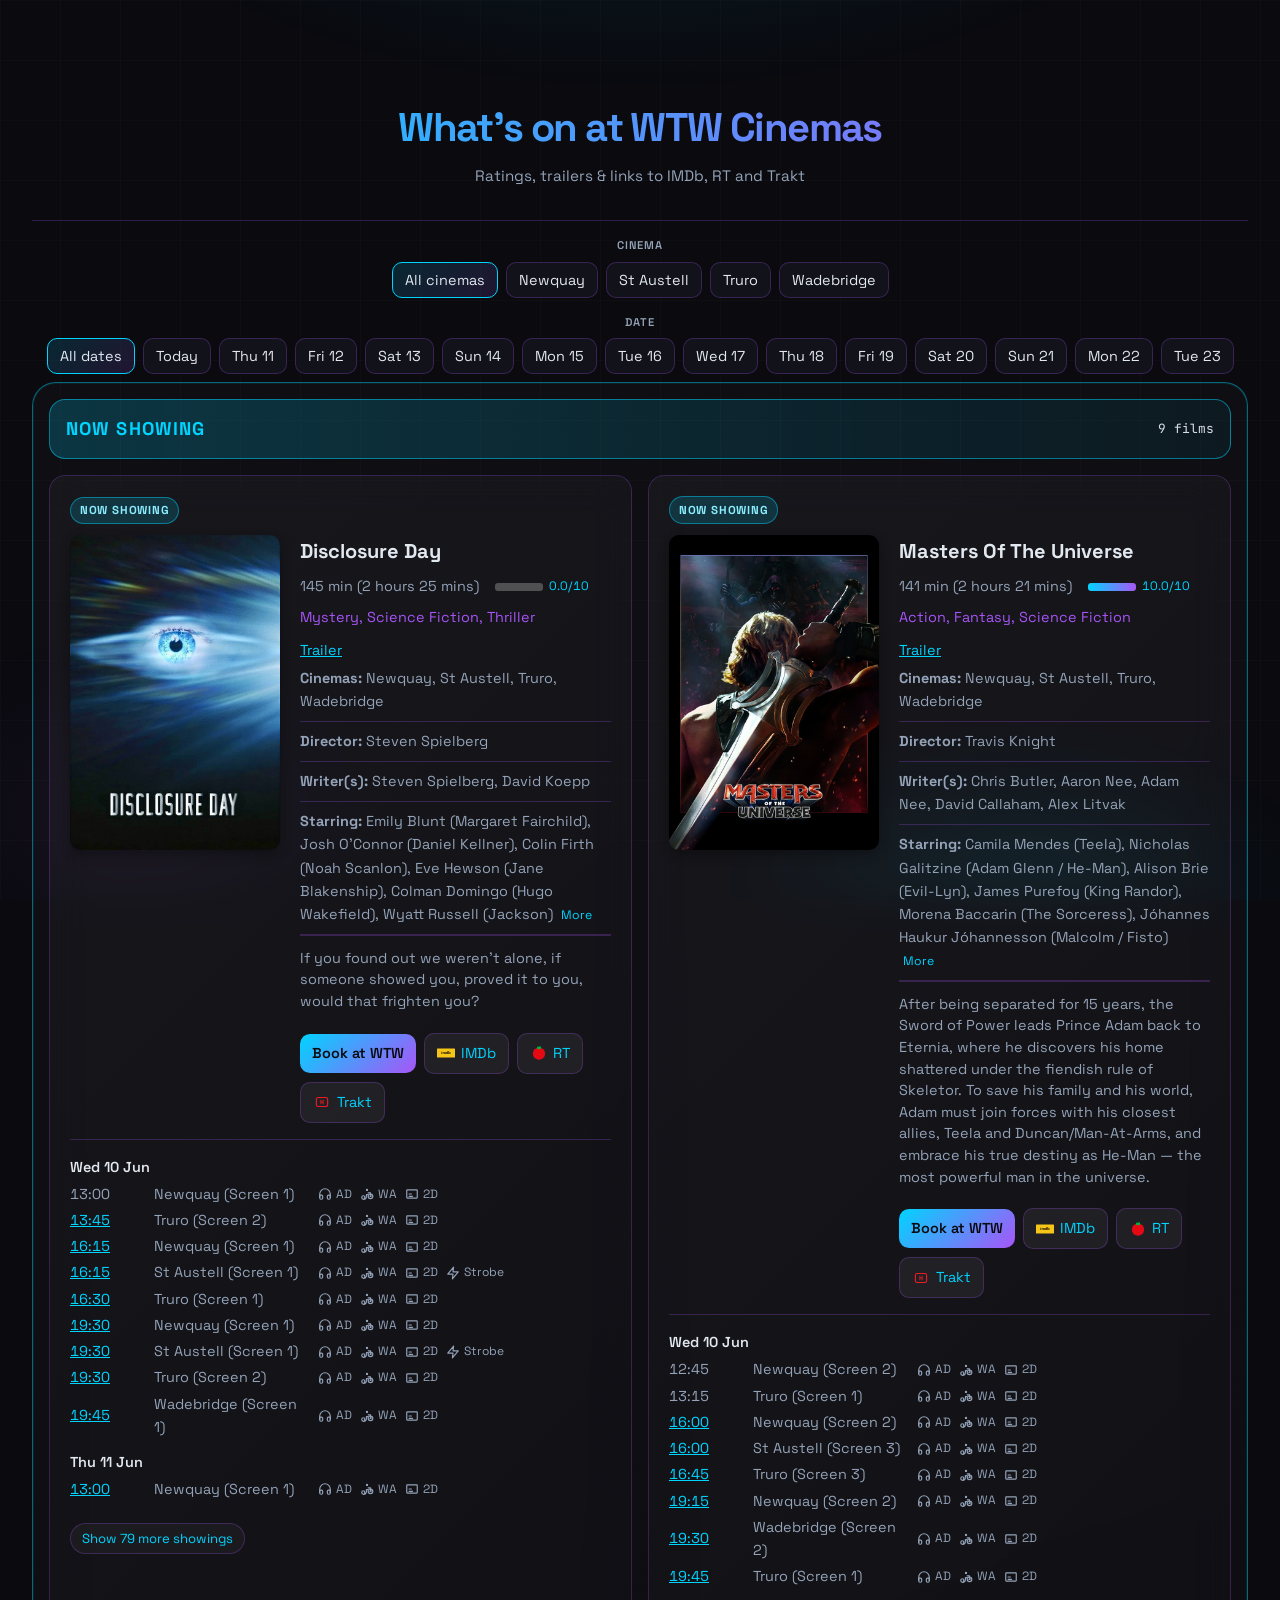
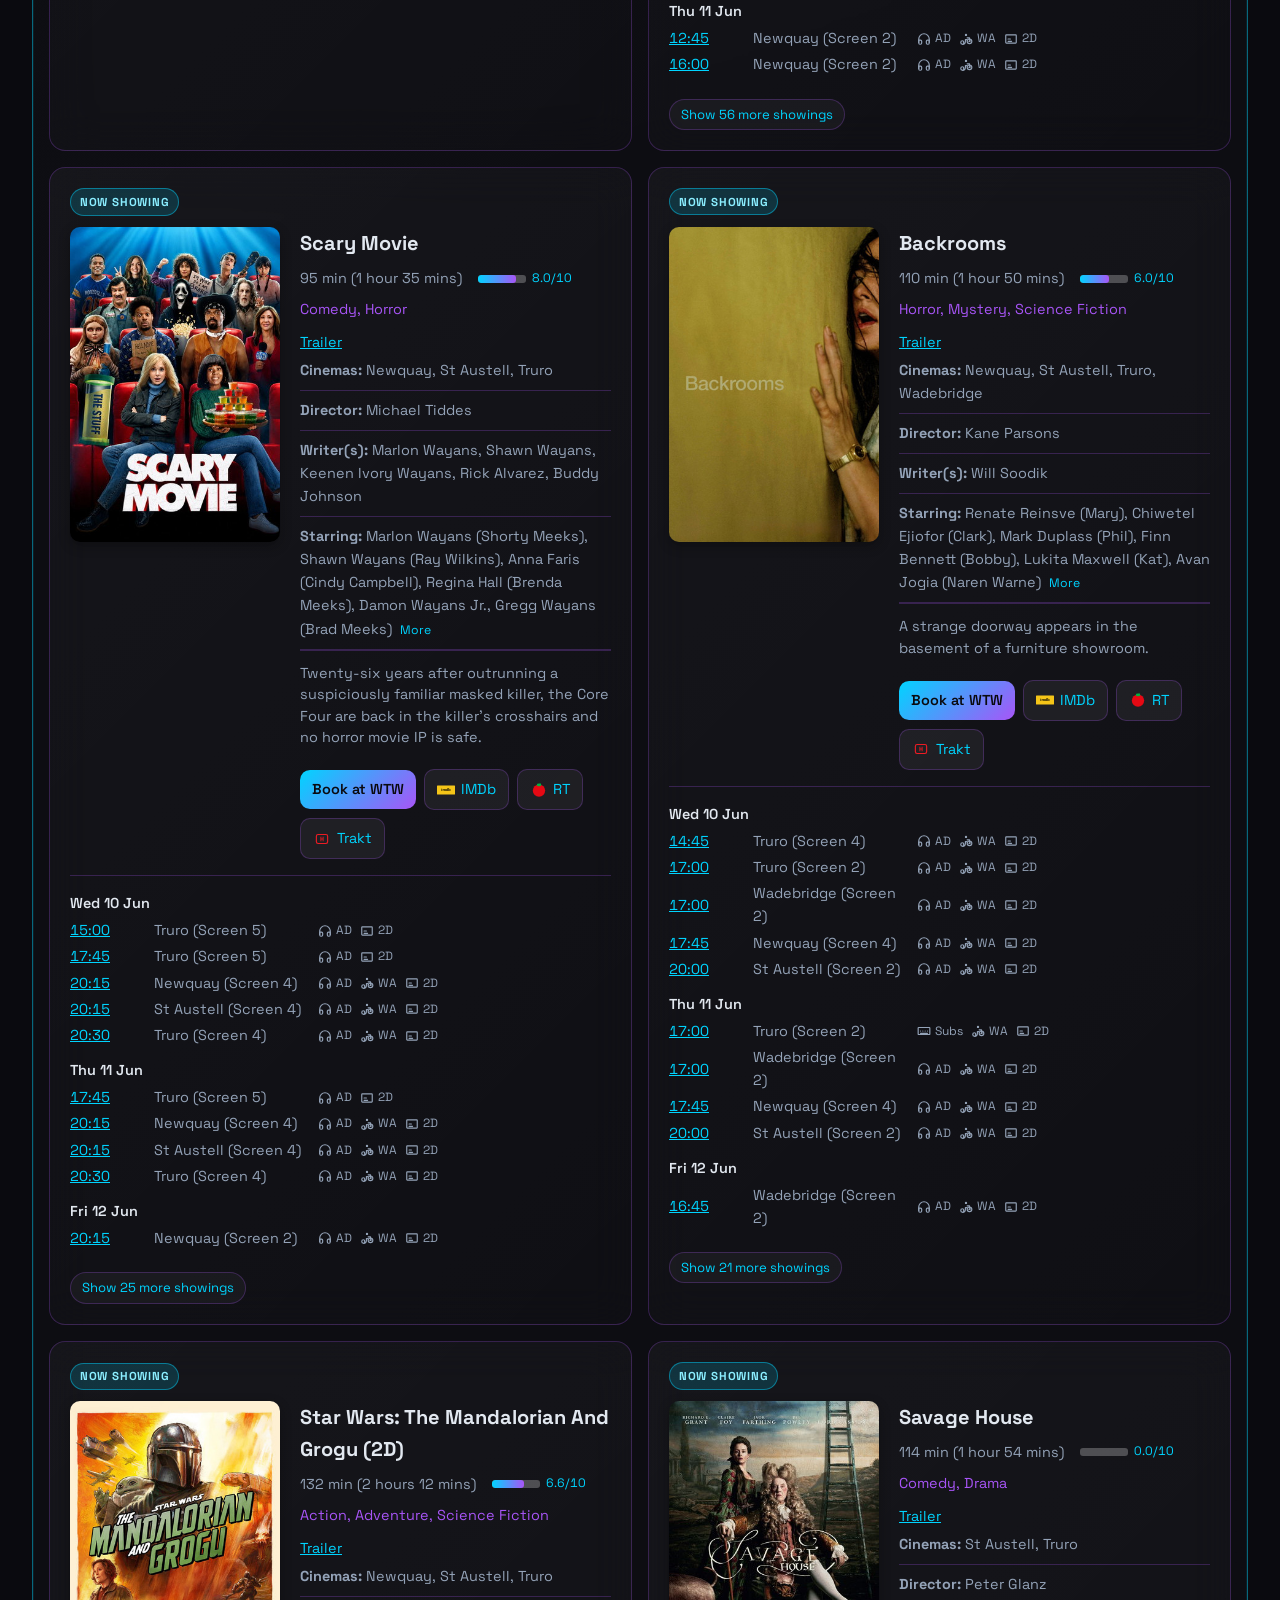
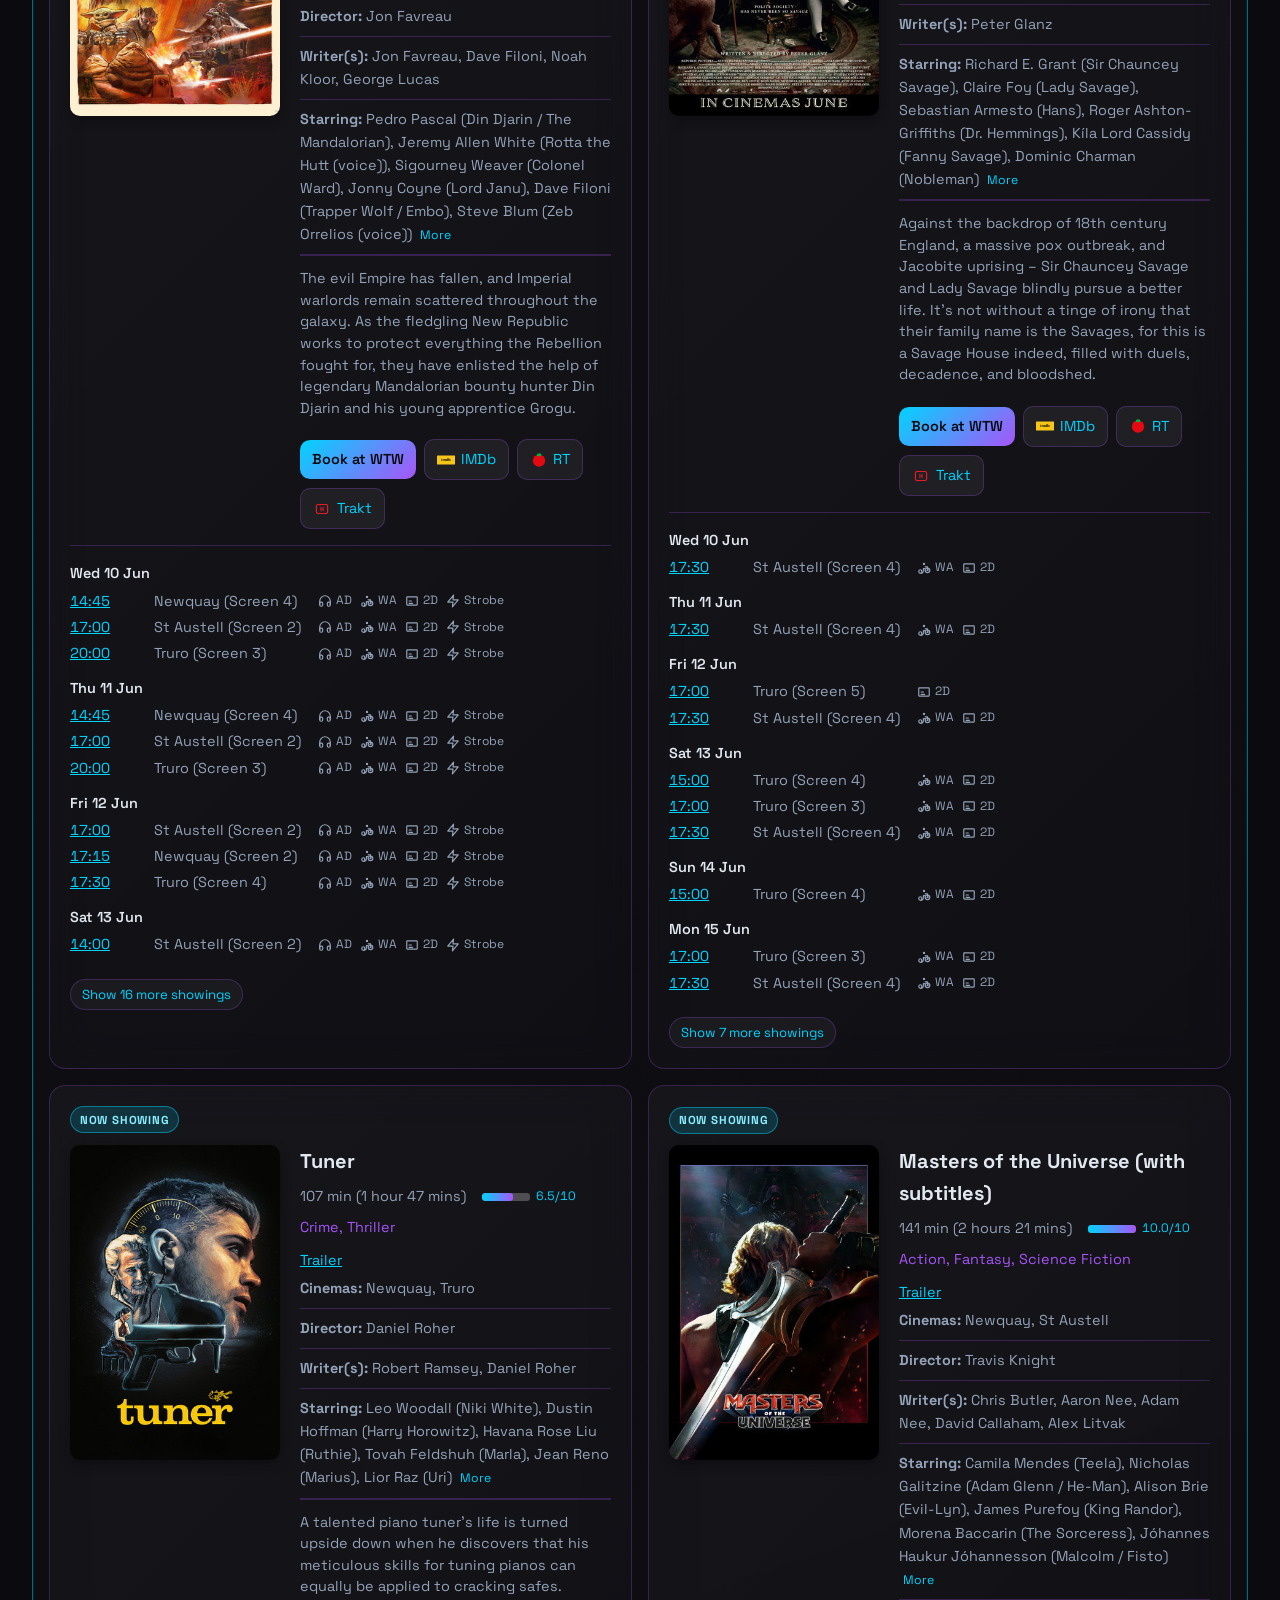
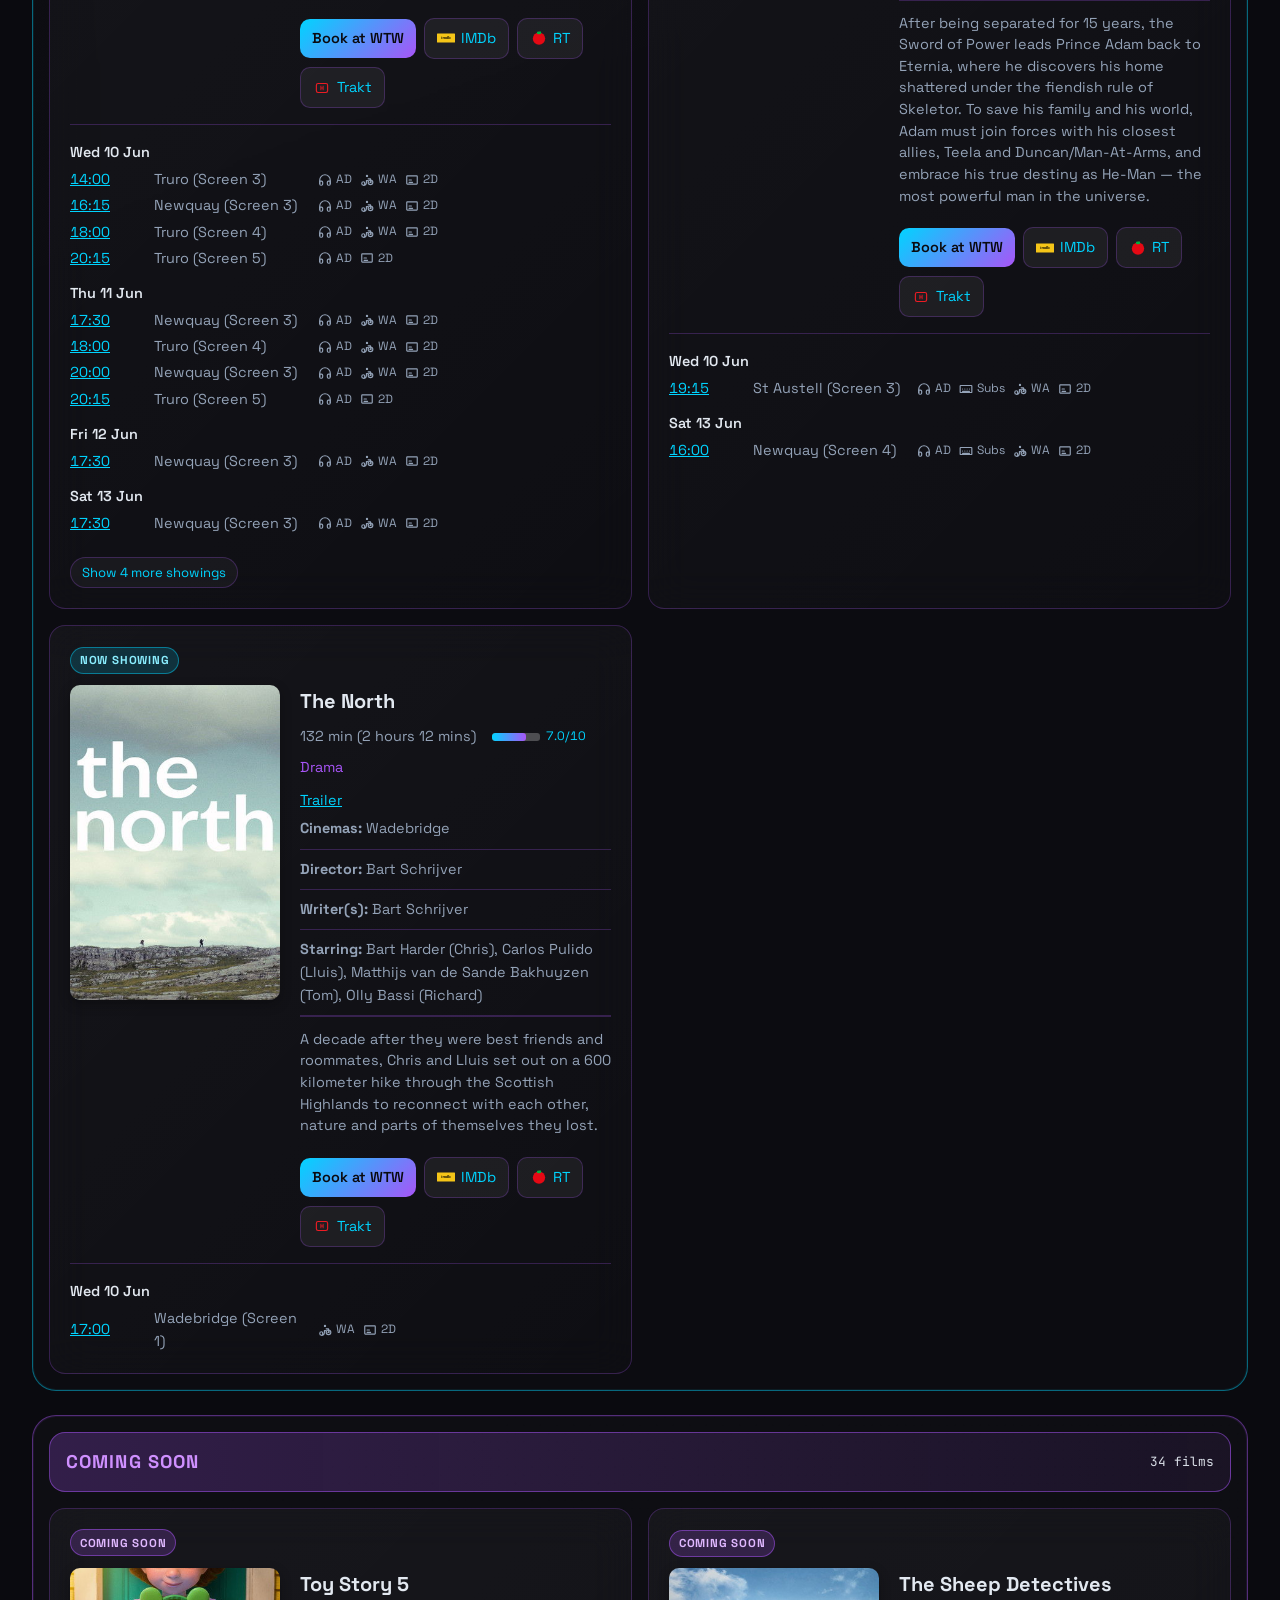
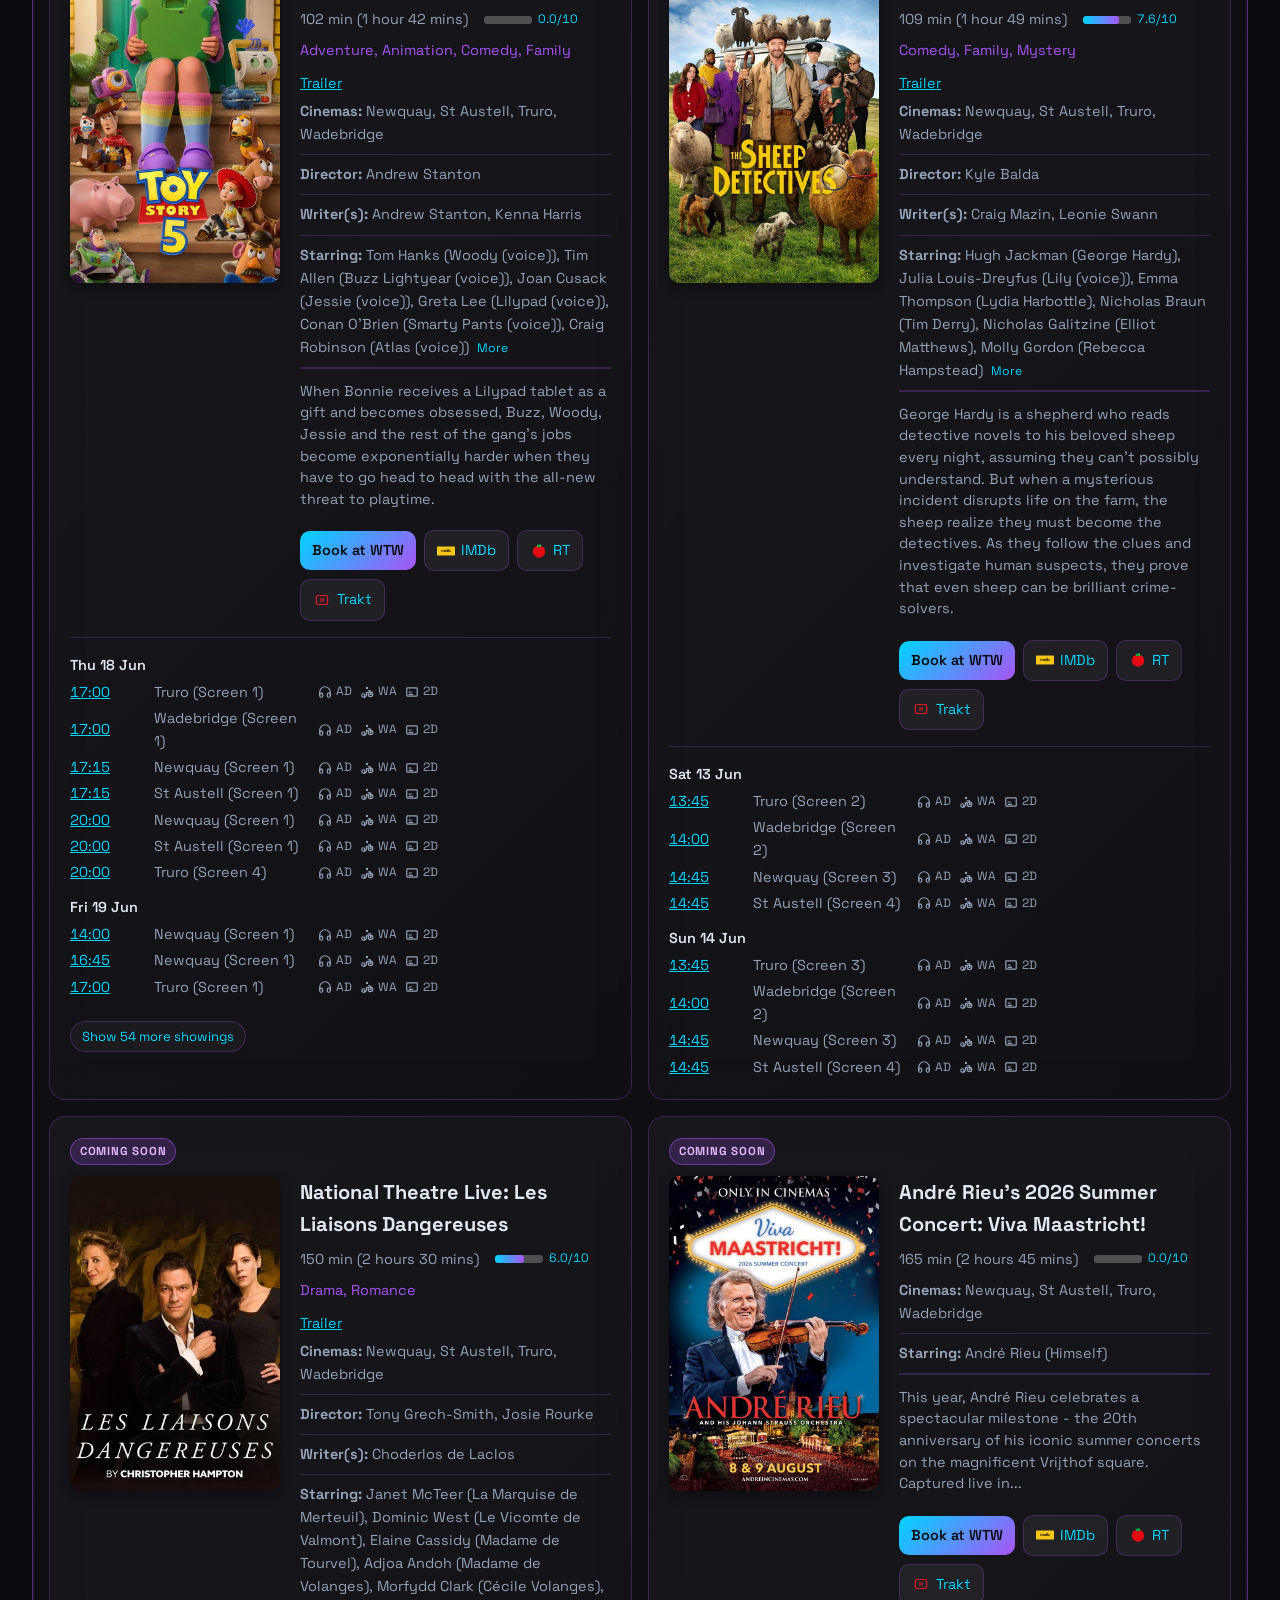
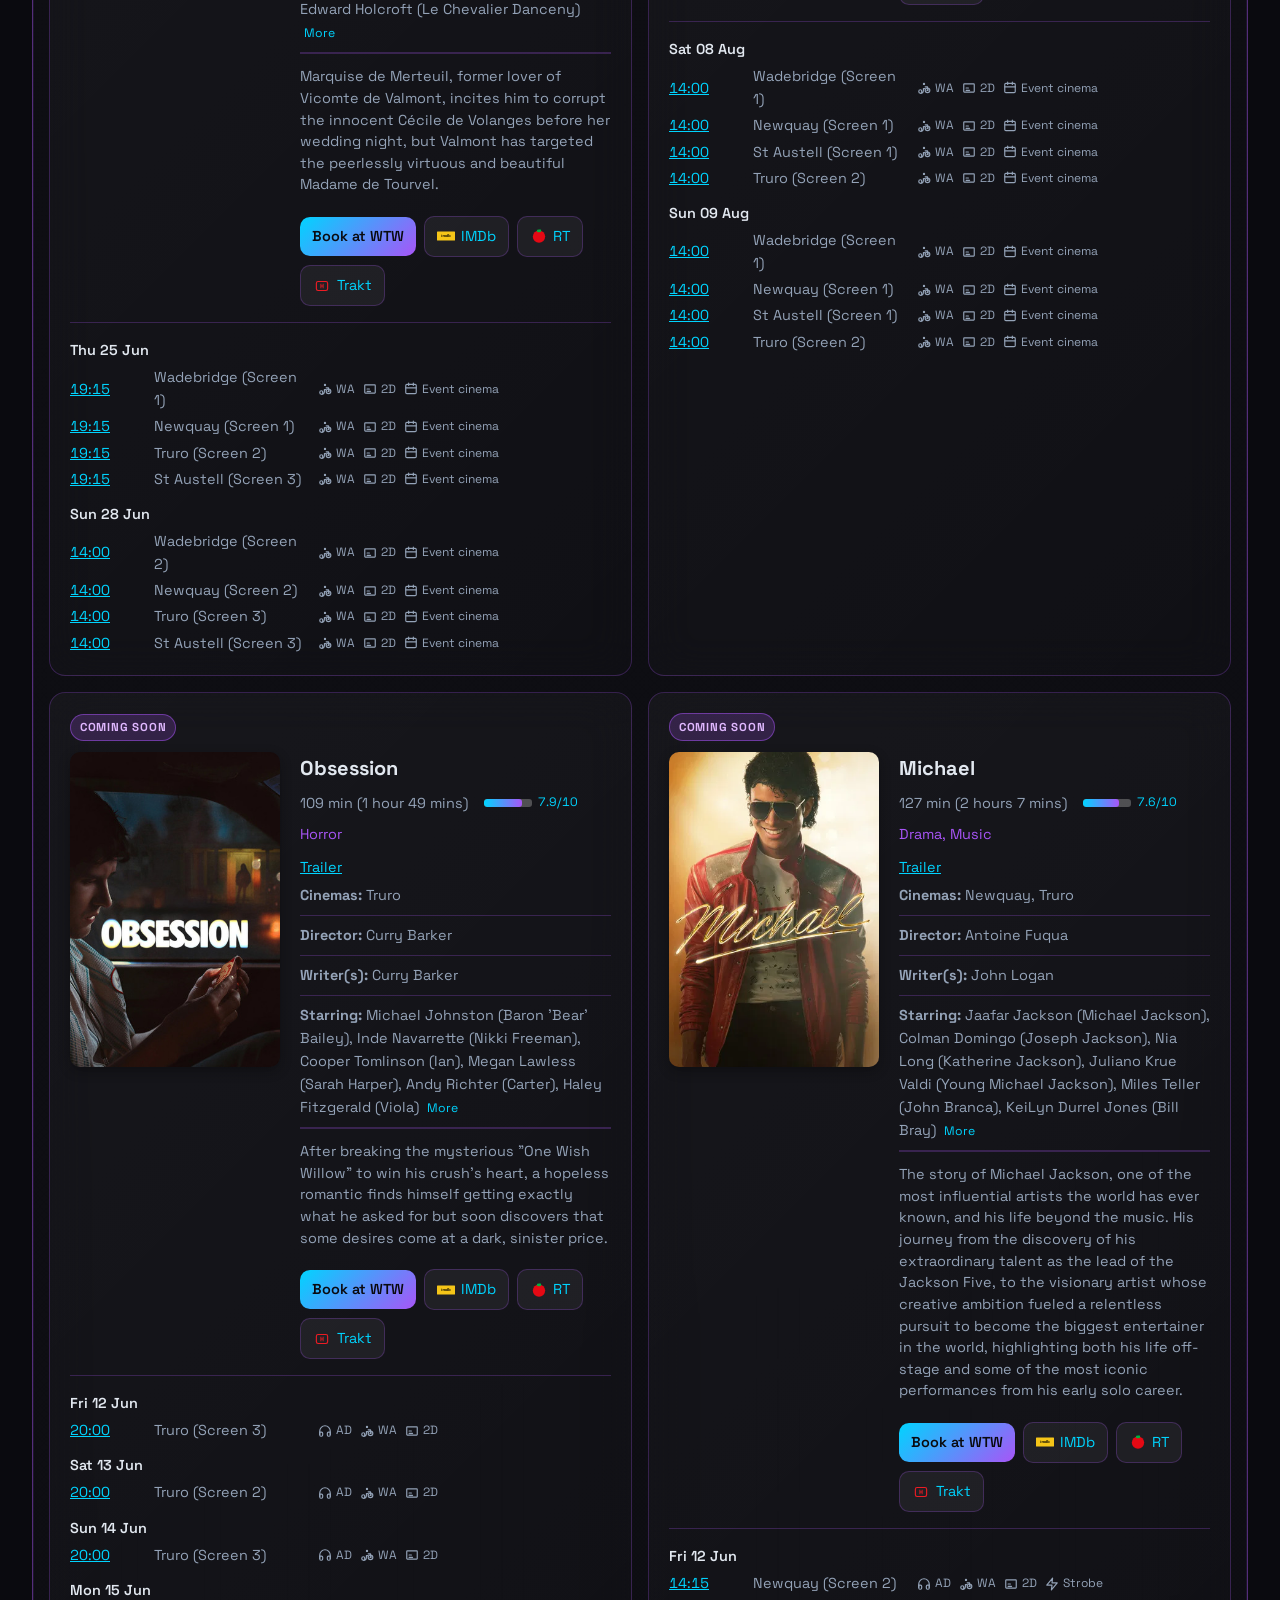
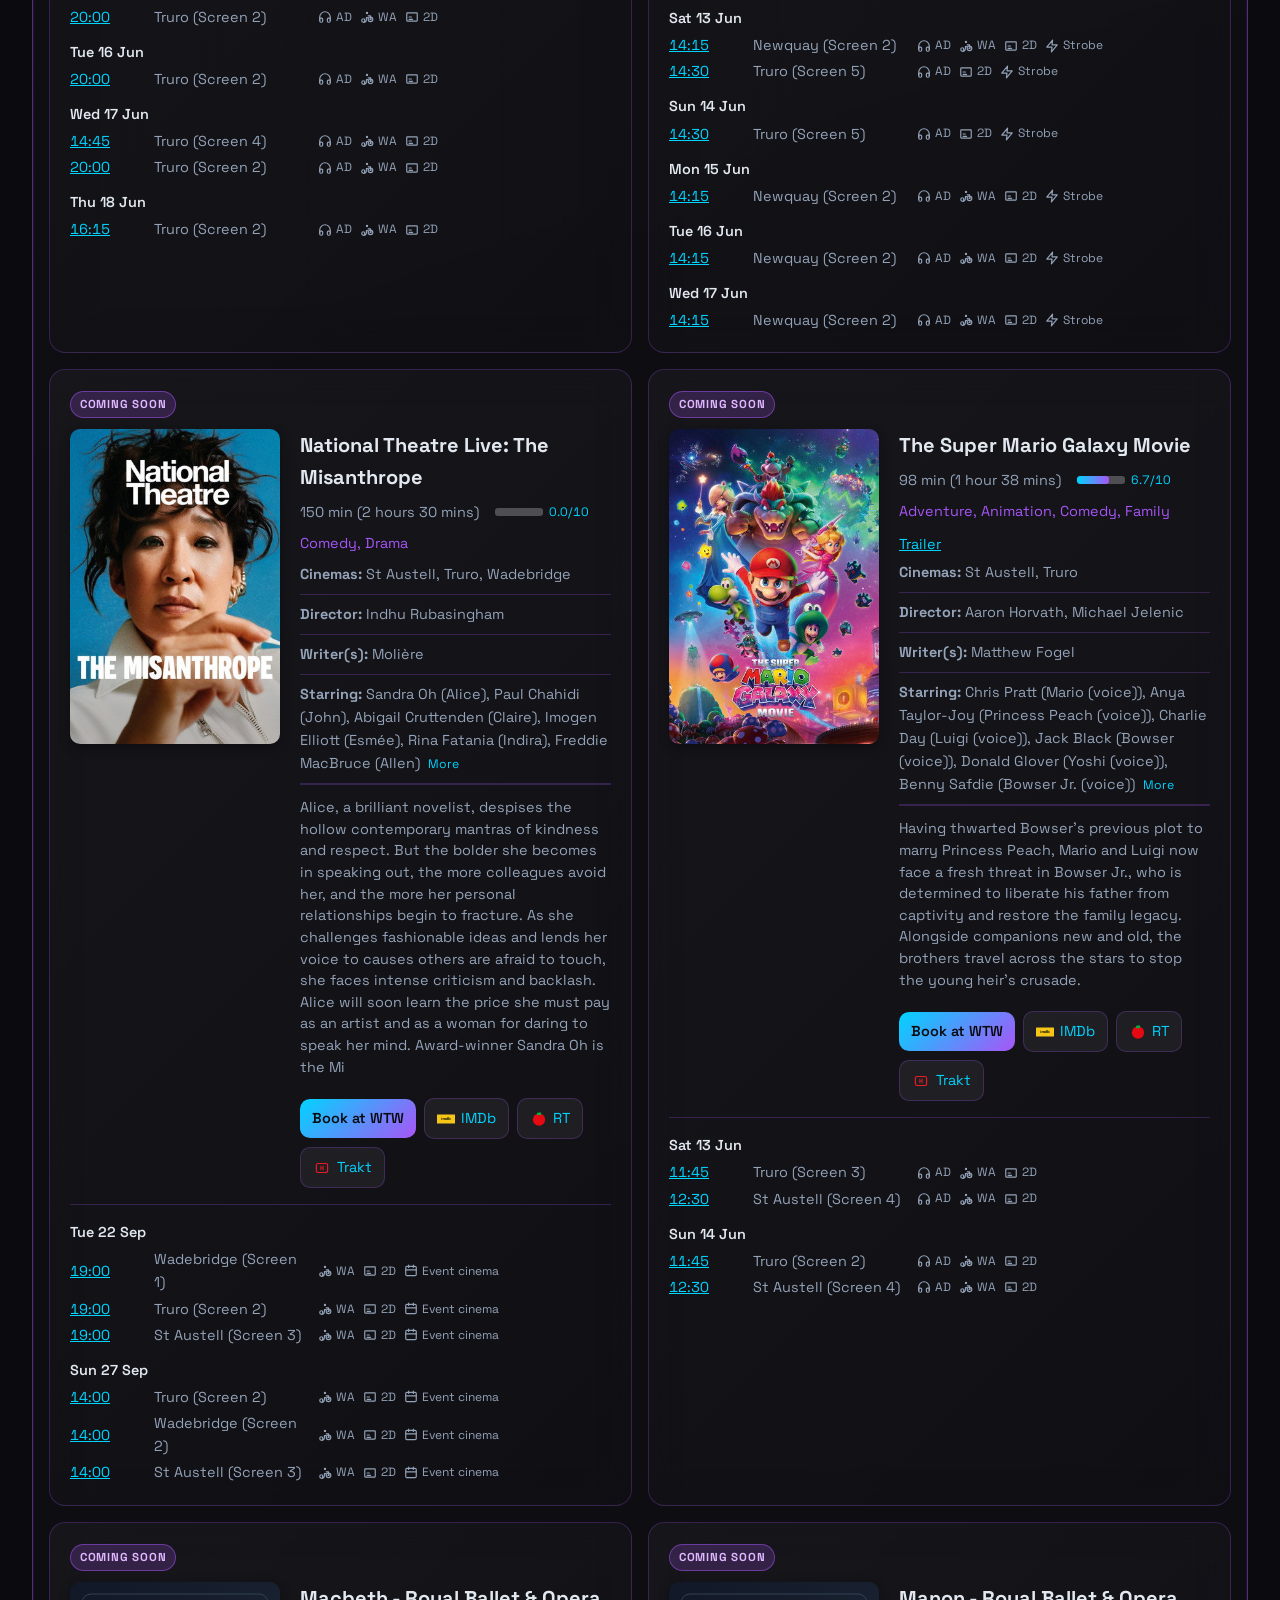
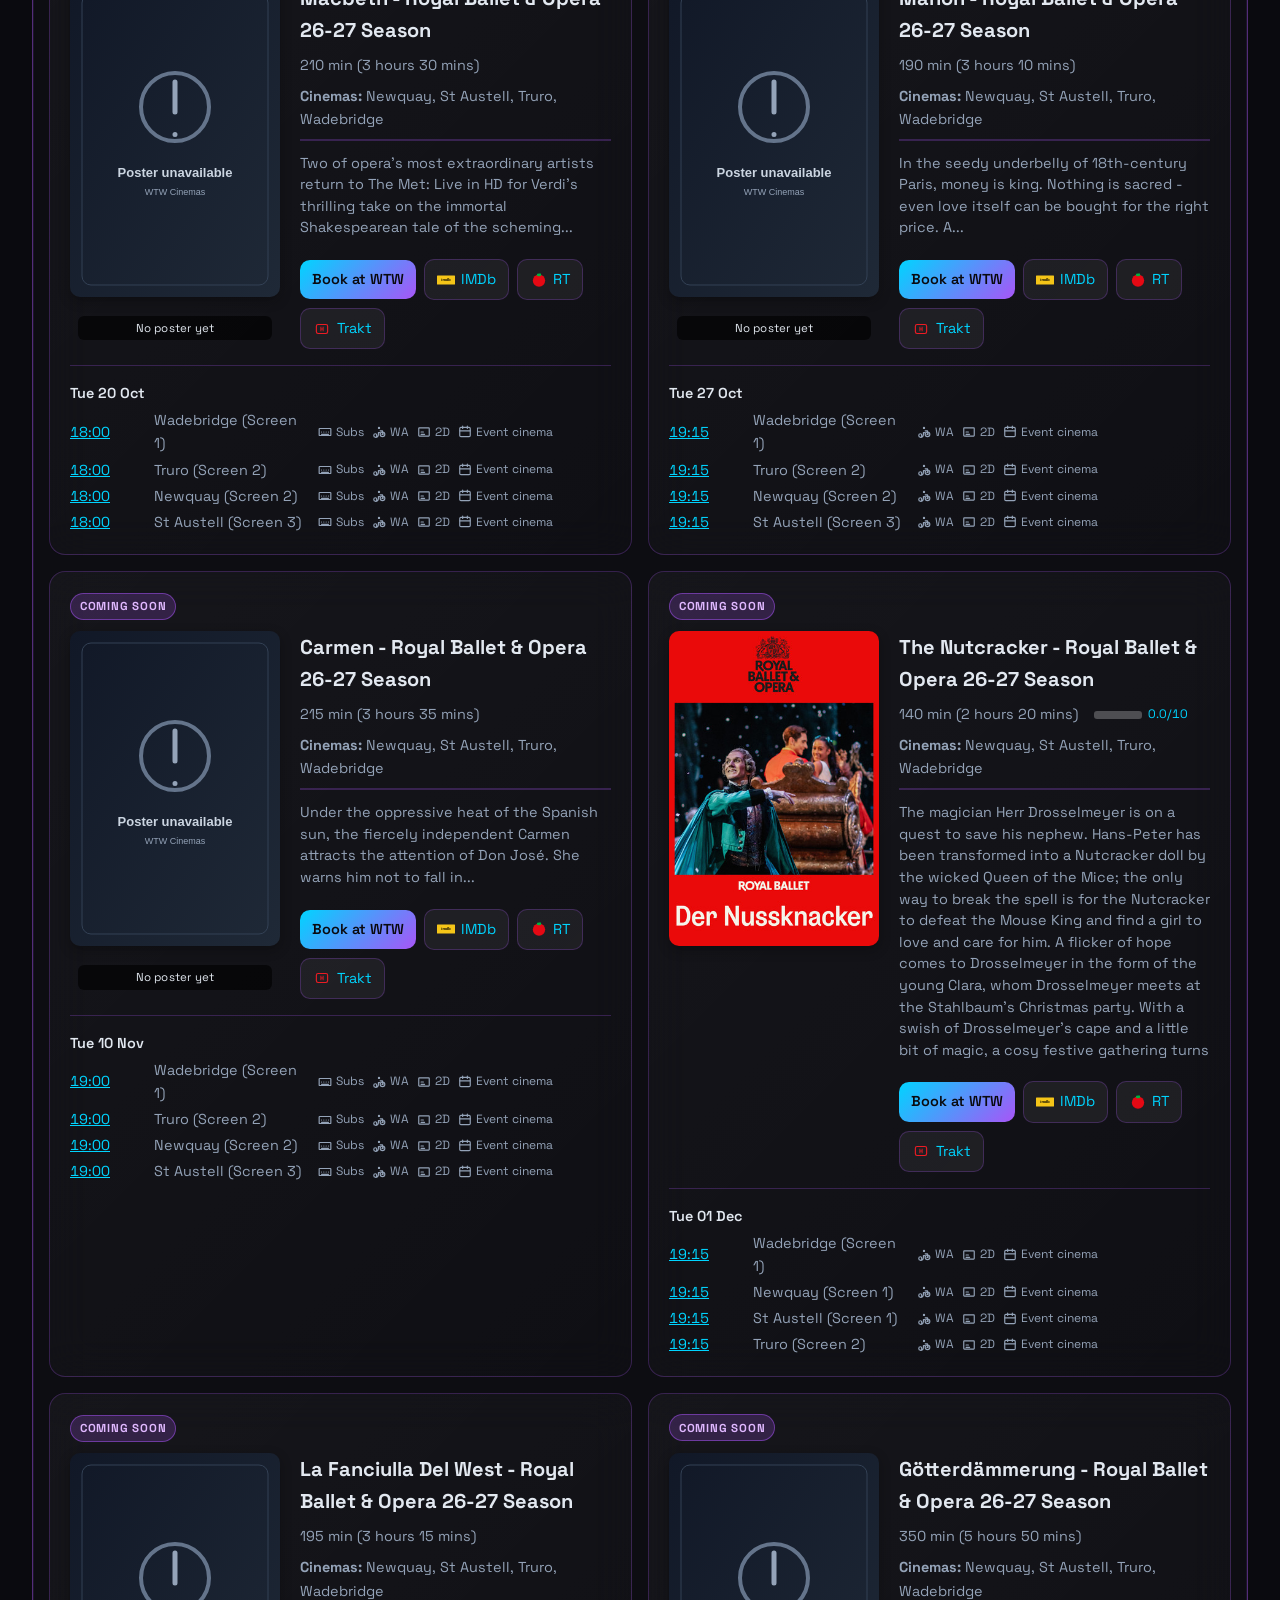
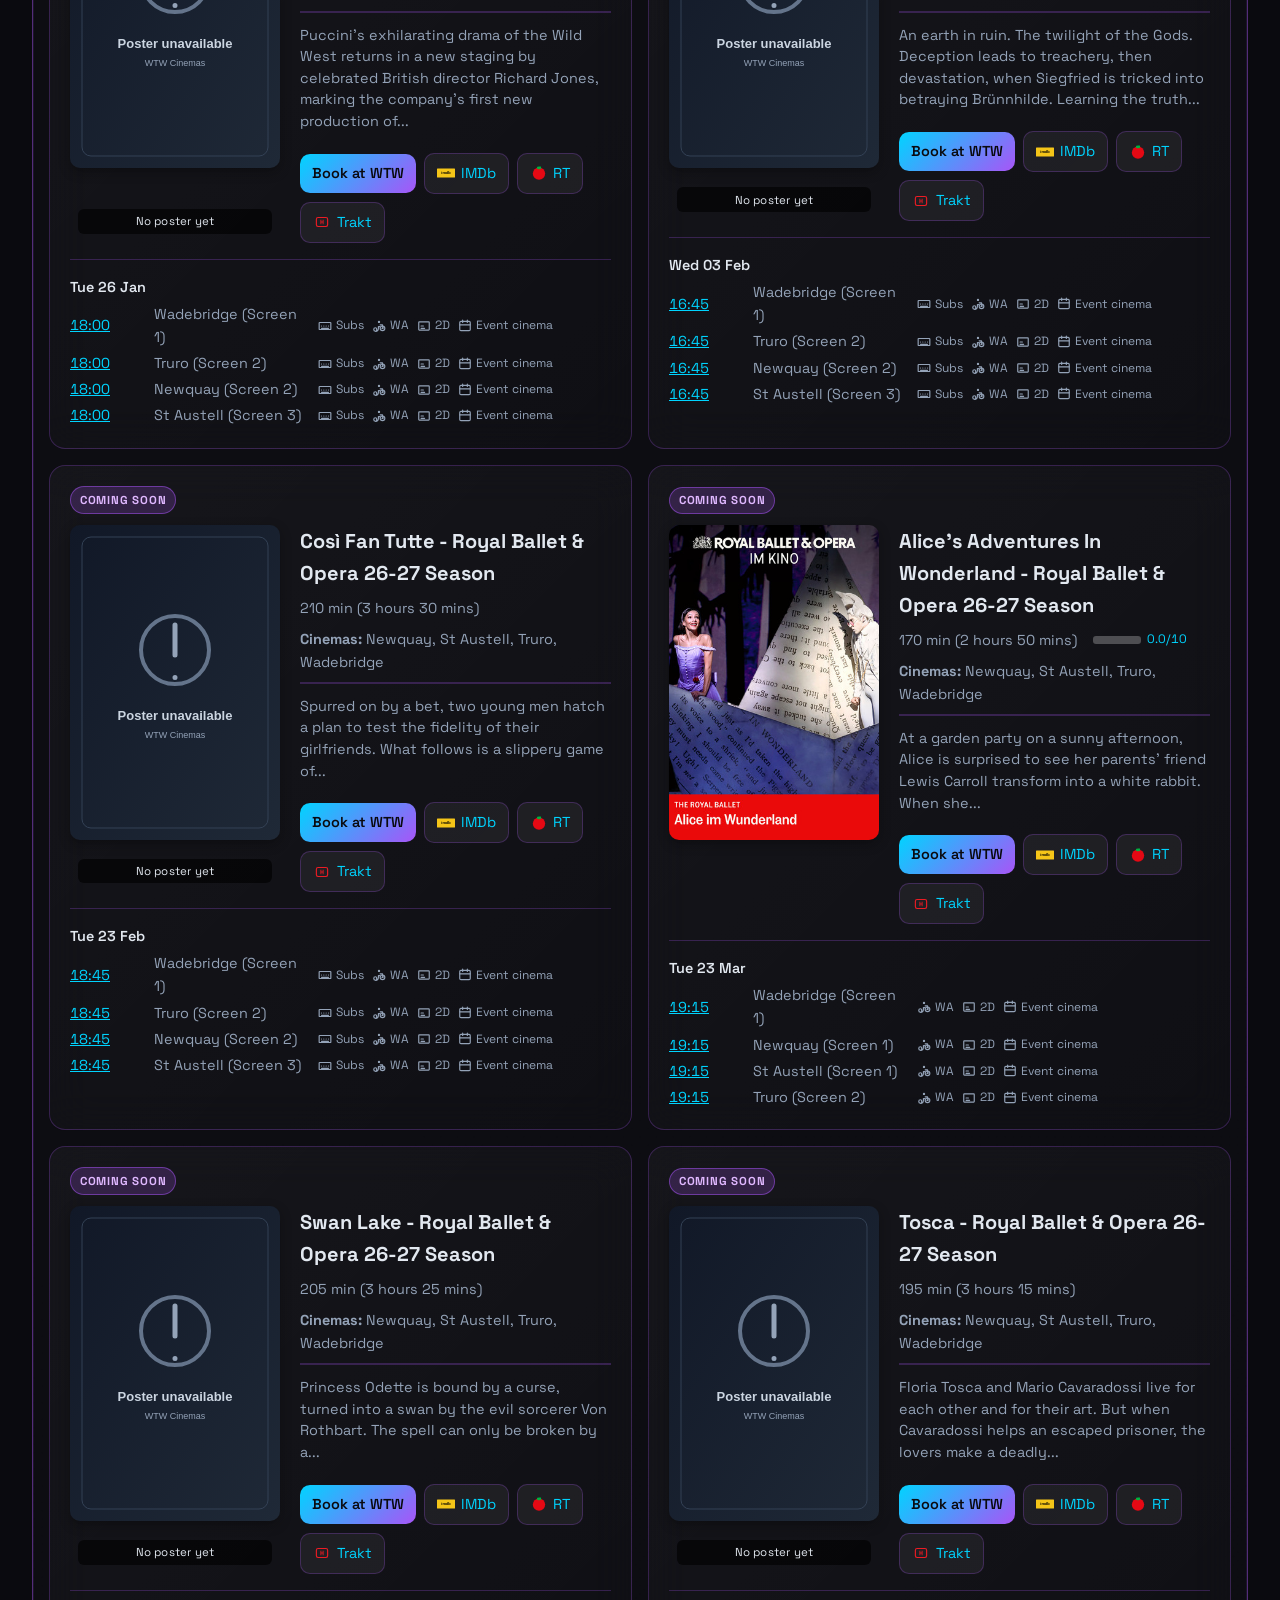
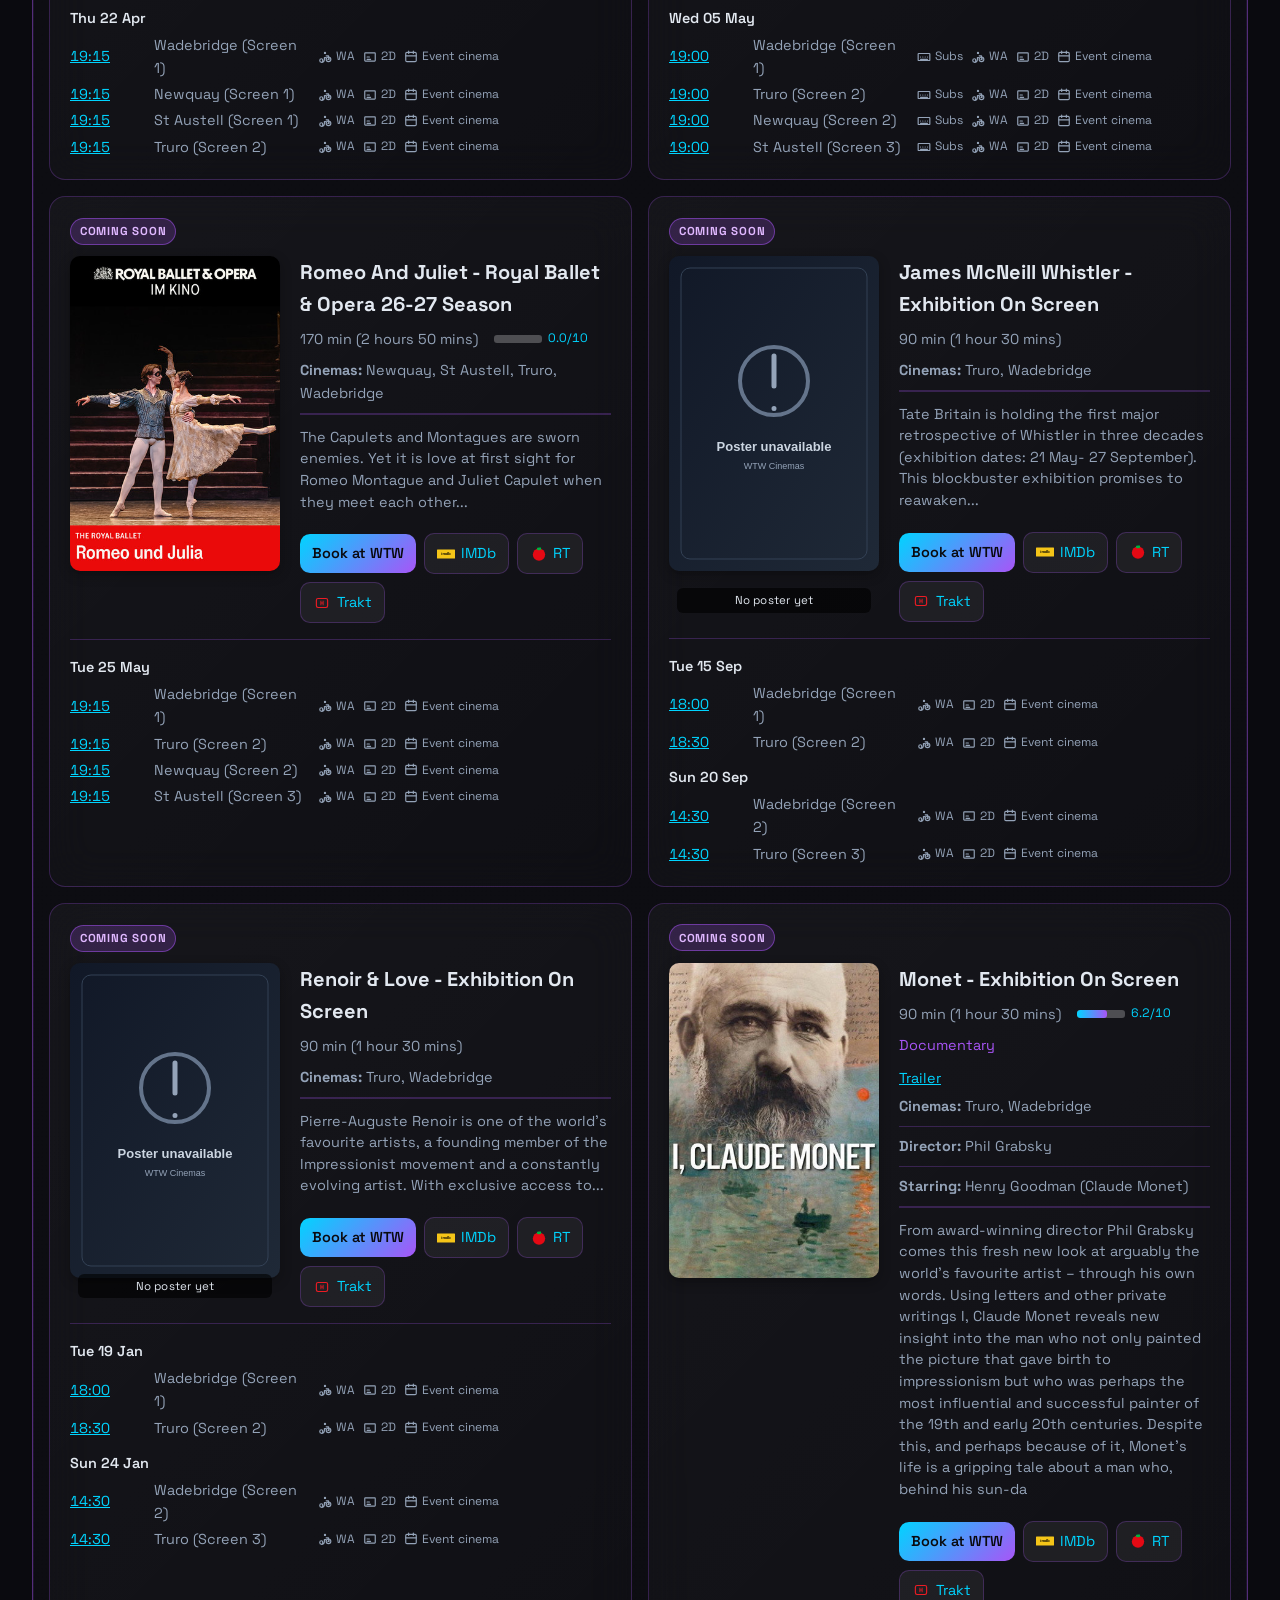
==== commit 2eb57371: "chore: update whats-on data and HTML" ====
--- a/docs/index.html
+++ b/docs/index.html
@@ -359,8 +359,7 @@
 <button type="button" class="tab tab-cinema" data-cinema="St Austell">St Austell</button>
 <button type="button" class="tab tab-cinema" data-cinema="Truro">Truro</button>
 <button type="button" class="tab tab-cinema" data-cinema="Wadebridge">Wadebridge</button></div></div><div class="tabs-wrap" role="group" aria-label="Filter by date"><div class="tabs-label">Date</div><div class="tabs"><button type="button" class="tab tab-date active" data-date="all">All dates</button>
-<button type="button" class="tab tab-date" data-date="2026-06-09">Today</button>
-<button type="button" class="tab tab-date" data-date="2026-06-10">Wed 10</button>
+<button type="button" class="tab tab-date" data-date="2026-06-10">Today</button>
 <button type="button" class="tab tab-date" data-date="2026-06-11">Thu 11</button>
 <button type="button" class="tab tab-date" data-date="2026-06-12">Fri 12</button>
 <button type="button" class="tab tab-date" data-date="2026-06-13">Sat 13</button>
@@ -372,15 +371,42 @@
 <button type="button" class="tab tab-date" data-date="2026-06-19">Fri 19</button>
 <button type="button" class="tab tab-date" data-date="2026-06-20">Sat 20</button>
 <button type="button" class="tab tab-date" data-date="2026-06-21">Sun 21</button>
-<button type="button" class="tab tab-date" data-date="2026-06-22">Mon 22</button></div></div></div>
+<button type="button" class="tab tab-date" data-date="2026-06-22">Mon 22</button>
+<button type="button" class="tab tab-date" data-date="2026-06-23">Tue 23</button></div></div></div>
     <main id="films" data-initial-showings="10"><section class="film-section film-section--now" data-section="now">
   <div class="section-title-wrap">
     <h3 class="section-title" data-section="now">Now Showing</h3>
-    <span class="section-count">8 films</span>
-  </div>
-
-<article class="film-card" data-dates="2026-06-09,2026-06-10,2026-06-11,2026-06-12,2026-06-13,2026-06-14,2026-06-15,2026-06-16,2026-06-17,2026-06-18" data-cinemas="Newquay,St Austell,Truro,Wadebridge" data-status="now">
-  <script type="application/json" class="film-showtimes-full">{"v":1,"r":[["2026-06-09","12:45",1,"Lighthouse Cinema, Newquay","",["Audio Description","Wheelchair access","2D"]],["2026-06-09","16:00",1,"Lighthouse Cinema, Newquay","https://wtwcinemas.co.uk/book?performance=65919&screen=newquay",["Audio Description","Wheelchair access","2D"]],["2026-06-09","16:00",1,"White River Cinema, St Austell","https://wtwcinemas.co.uk/book?performance=77522&screen=staustell",["Audio Description","Wheelchair access","2D"]],["2026-06-09","16:15",2,"Regal Cinema, Wadebridge","https://wtwcinemas.co.uk/book?performance=28950&screen=wadebridge",["Audio Description","Wheelchair access","2D"]],["2026-06-09","16:45",3,"Plaza Cinema, Truro","https://wtwcinemas.co.uk/book?performance=120867&screen=truro",["Audio Description","Wheelchair access","2D"]],["2026-06-09","19:15",1,"White River Cinema, St Austell","https://wtwcinemas.co.uk/book?performance=77521&screen=staustell",["Audio Description","Wheelchair access","2D"]],["2026-06-09","19:30",2,"Regal Cinema, Wadebridge","https://wtwcinemas.co.uk/book?performance=28951&screen=wadebridge",["Audio Description","Wheelchair access","2D"]],["2026-06-09","19:45",1,"Plaza Cinema, Truro","https://wtwcinemas.co.uk/book?performance=120843&screen=truro",["Audio Description","Wheelchair access","2D"]],["2026-06-10","12:45",2,"Lighthouse Cinema, Newquay","https://wtwcinemas.co.uk/book?performance=65917&screen=newquay",["Audio Description","Wheelchair access","2D"]],["2026-06-10","13:15",1,"Plaza Cinema, Truro","https://wtwcinemas.co.uk/book?performance=120831&screen=truro",["Audio Description","Wheelchair access","2D"]],["2026-06-10","16:00",2,"Lighthouse Cinema, Newquay","https://wtwcinemas.co.uk/book?performance=65920&screen=newquay",["Audio Description","Wheelchair access","2D"]],["2026-06-10","16:00",3,"White River Cinema, St Austell","https://wtwcinemas.co.uk/book?performance=77575&screen=staustell",["Audio Description","Wheelchair access","2D"]],["2026-06-10","16:45",3,"Plaza Cinema, Truro","https://wtwcinemas.co.uk/book?performance=120868&screen=truro",["Audio Description","Wheelchair access","2D"]],["2026-06-10","19:15",2,"Lighthouse Cinema, Newquay","https://wtwcinemas.co.uk/book?performance=65923&screen=newquay",["Audio Description","Wheelchair access","2D"]],["2026-06-10","19:30",2,"Regal Cinema, Wadebridge","https://wtwcinemas.co.uk/book?performance=28956&screen=wadebridge",["Audio Description","Wheelchair access","2D"]],["2026-06-10","19:45",1,"Plaza Cinema, Truro","https://wtwcinemas.co.uk/book?performance=120844&screen=truro",["Audio Description","Wheelchair access","2D"]],["2026-06-11","12:45",2,"Lighthouse Cinema, Newquay","https://wtwcinemas.co.uk/book?performance=65918&screen=newquay",["Audio Description","Wheelchair access","2D"]],["2026-06-11","16:00",2,"Lighthouse Cinema, Newquay","https://wtwcinemas.co.uk/book?performance=65921&screen=newquay",["Audio Description","Wheelchair access","2D"]],["2026-06-11","16:00",3,"White River Cinema, St Austell","https://wtwcinemas.co.uk/book?performance=77585&screen=staustell",["Audio Description","Wheelchair access","2D"]],["2026-06-11","16:45",3,"Plaza Cinema, Truro","https://wtwcinemas.co.uk/book?performance=120869&screen=truro",["Audio Description","Wheelchair access","2D"]],["2026-06-11","19:15",2,"Lighthouse Cinema, Newquay","https://wtwcinemas.co.uk/book?performance=65924&screen=newquay",["Audio Description","Wheelchair access","2D"]],["2026-06-11","19:15",3,"White River Cinema, St Austell","https://wtwcinemas.co.uk/book?performance=77584&screen=staustell",["Audio Description","Wheelchair access","2D"]],["2026-06-11","19:30",2,"Regal Cinema, Wadebridge","https://wtwcinemas.co.uk/book?performance=28960&screen=wadebridge",["Audio Description","Wheelchair access","2D"]],["2026-06-11","19:40",1,"Plaza Cinema, Truro","https://wtwcinemas.co.uk/book?performance=120845&screen=truro",["Audio Description","Wheelchair access","2D"]],["2026-06-12","16:00",3,"White River Cinema, St Austell","https://wtwcinemas.co.uk/book?performance=77627&screen=staustell",["Audio Description","Wheelchair access","2D"]],["2026-06-12","16:00",4,"Lighthouse Cinema, Newquay","https://wtwcinemas.co.uk/book?performance=66017&screen=newquay",["Audio Description","Wheelchair access","2D"]],["2026-06-12","16:30",1,"Plaza Cinema, Truro","https://wtwcinemas.co.uk/book?performance=120920&screen=truro",["Audio Description","Wheelchair access","2D"]],["2026-06-12","19:15",2,"Regal Cinema, Wadebridge","https://wtwcinemas.co.uk/book?performance=28999&screen=wadebridge",["Audio Description","Wheelchair access","2D"]],["2026-06-12","19:15",3,"White River Cinema, St Austell","https://wtwcinemas.co.uk/book?performance=77628&screen=staustell",["Audio Description","Wheelchair access","2D"]],["2026-06-12","19:15",4,"Lighthouse Cinema, Newquay","https://wtwcinemas.co.uk/book?performance=66018&screen=newquay",["Audio Description","Wheelchair access","2D"]],["2026-06-12","19:45",2,"Plaza Cinema, Truro","https://wtwcinemas.co.uk/book?performance=120935&screen=truro",["Audio Description","Wheelchair access","2D"]],["2026-06-13","12:00",4,"Plaza Cinema, Truro","https://wtwcinemas.co.uk/book?performance=120965&screen=truro",["Audio Description","Wheelchair access","2D"]],["2026-06-13","12:45",3,"White River Cinema, St Austell","https://wtwcinemas.co.uk/book?performance=77638&screen=staustell",["Audio Description","Wheelchair access","2D"]],["2026-06-13","12:45",4,"Lighthouse Cinema, Newquay","https://wtwcinemas.co.uk/book?performance=66026&screen=newquay",["Audio Description","Wheelchair access","2D"]],["2026-06-13","16:00",3,"White River Cinema, St Austell","https://wtwcinemas.co.uk/book?performance=77633&screen=staustell",["Audio Description","Wheelchair access","2D"]],["2026-06-13","16:30",1,"Plaza Cinema, Truro","https://wtwcinemas.co.uk/book?performance=120922&screen=truro",["Audio Description","Wheelchair access","2D"]],["2026-06-13","19:15",2,"Regal Cinema, Wadebridge","https://wtwcinemas.co.uk/book?performance=29003&screen=wadebridge",["Audio Description","Wheelchair access","2D"]],["2026-06-13","19:15",3,"White River Cinema, St Austell","https://wtwcinemas.co.uk/book?performance=77634&screen=staustell",["Audio Description","Wheelchair access","2D"]],["2026-06-13","19:15",4,"Lighthouse Cinema, Newquay","https://wtwcinemas.co.uk/book?performance=66025&screen=newquay",["Audio Description","Wheelchair access","2D"]],["2026-06-13","19:45",3,"Plaza Cinema, Truro","https://wtwcinemas.co.uk/book?performance=120959&screen=truro",["Audio Description","Wheelchair access","2D"]],["2026-06-14","12:00",4,"Plaza Cinema, Truro","https://wtwcinemas.co.uk/book?performance=120966&screen=truro",["Audio Description","Wheelchair access","2D"]],["2026-06-14","12:45",3,"White River Cinema, St Austell","https://wtwcinemas.co.uk/book?performance=77649&screen=staustell",["Audio Description","Wheelchair access","2D"]],["2026-06-14","12:45",4,"Lighthouse Cinema, Newquay","https://wtwcinemas.co.uk/book?performance=66036&screen=newquay",["Audio Description","Wheelchair access","2D"]],["2026-06-14","16:00",3,"White River Cinema, St Austell","https://wtwcinemas.co.uk/book?performance=77644&screen=staustell",["Audio Description","Wheelchair access","2D"]],["2026-06-14","16:00",4,"Lighthouse Cinema, Newquay","https://wtwcinemas.co.uk/book?performance=66034&screen=newquay",["Audio Description","Wheelchair access","2D"]],["2026-06-14","16:30",1,"Plaza Cinema, Truro","https://wtwcinemas.co.uk/book?performance=120924&screen=truro",["Audio Description","Wheelchair access","2D"]],["2026-06-14","16:45",2,"Regal Cinema, Wadebridge","https://wtwcinemas.co.uk/book?performance=29006&screen=wadebridge",["Audio Description","Wheelchair access","2D"]],["2026-06-15","16:00",3,"White River Cinema, St Austell","https://wtwcinemas.co.uk/book?performance=77654&screen=staustell",["Audio Description","Wheelchair access","2D"]],["2026-06-15","16:00",4,"Lighthouse Cinema, Newquay","https://wtwcinemas.co.uk/book?performance=66043&screen=newquay",["Audio Description","Wheelchair access","2D"]],["2026-06-15","16:30",1,"Plaza Cinema, Truro","https://wtwcinemas.co.uk/book?performance=120926&screen=truro",["Audio Description","Wheelchair access","2D"]],["2026-06-15","19:15",2,"Regal Cinema, Wadebridge","https://wtwcinemas.co.uk/book?performance=29009&screen=wadebridge",["Audio Description","Wheelchair access","2D"]],["2026-06-15","19:15",3,"White River Cinema, St Austell","https://wtwcinemas.co.uk/book?performance=77655&screen=staustell",["Audio Description","Wheelchair access","2D"]],["2026-06-15","19:15",4,"Lighthouse Cinema, Newquay","https://wtwcinemas.co.uk/book?performance=66044&screen=newquay",["Audio Description","Wheelchair access","2D"]],["2026-06-15","19:45",3,"Plaza Cinema, Truro","https://wtwcinemas.co.uk/book?performance=120960&screen=truro",["Audio Description","Wheelchair access","2D"]],["2026-06-16","16:00",3,"White River Cinema, St Austell","https://wtwcinemas.co.uk/book?performance=77660&screen=staustell",["Audio Description","Wheelchair access","2D"]],["2026-06-16","16:00",4,"Lighthouse Cinema, Newquay","https://wtwcinemas.co.uk/book?performance=66051&screen=newquay",["Audio Description","Wheelchair access","2D"]],["2026-06-16","16:30",1,"Plaza Cinema, Truro","https://wtwcinemas.co.uk/book?performance=120928&screen=truro",["Audio Description","Wheelchair access","2D"]],["2026-06-16","19:15",2,"Regal Cinema, Wadebridge","https://wtwcinemas.co.uk/book?performance=29011&screen=wadebridge",["Audio Description","Wheelchair access","2D"]],["2026-06-16","19:15",3,"White River Cinema, St Austell","https://wtwcinemas.co.uk/book?performance=77661&screen=staustell",["Audio Description","Wheelchair access","2D"]],["2026-06-16","19:15",4,"Lighthouse Cinema, Newquay","https://wtwcinemas.co.uk/book?performance=66052&screen=newquay",["Audio Description","Wheelchair access","2D"]],["2026-06-16","19:45",3,"Plaza Cinema, Truro","https://wtwcinemas.co.uk/book?performance=120961&screen=truro",["Audio Description","Wheelchair access","2D"]],["2026-06-17","16:00",3,"White River Cinema, St Austell","https://wtwcinemas.co.uk/book?performance=77667&screen=staustell",["Audio Description","Wheelchair access","2D"]],["2026-06-17","16:00",4,"Lighthouse Cinema, Newquay","https://wtwcinemas.co.uk/book?performance=66058&screen=newquay",["Audio Description","Wheelchair access","2D"]],["2026-06-17","16:30",1,"Plaza Cinema, Truro","https://wtwcinemas.co.uk/book?performance=120930&screen=truro",["Audio Description","Wheelchair access","2D"]],["2026-06-17","19:15",2,"Regal Cinema, Wadebridge","https://wtwcinemas.co.uk/book?performance=29013&screen=wadebridge",["Audio Description","Wheelchair access","2D"]],["2026-06-17","19:15",3,"White River Cinema, St Austell","https://wtwcinemas.co.uk/book?performance=77668&screen=staustell",["Audio Description","Wheelchair access","2D"]],["2026-06-17","19:15",4,"Lighthouse Cinema, Newquay","https://wtwcinemas.co.uk/book?performance=66059&screen=newquay",["Audio Description","Wheelchair access","2D"]],["2026-06-17","19:45",5,"Plaza Cinema, Truro","https://wtwcinemas.co.uk/book?performance=120998&screen=truro",["Audio Description","2D"]],["2026-06-18","16:00",3,"White River Cinema, St Austell","https://wtwcinemas.co.uk/book?performance=77671&screen=staustell",["Audio Description","Wheelchair access","2D"]],["2026-06-18","16:00",4,"Lighthouse Cinema, Newquay","https://wtwcinemas.co.uk/book?performance=66066&screen=newquay",["Audio Description","Wheelchair access","2D"]],["2026-06-18","19:15",2,"Regal Cinema, Wadebridge","https://wtwcinemas.co.uk/book?performance=29015&screen=wadebridge",["Audio Description","Wheelchair access","2D"]],["2026-06-18","19:15",3,"White River Cinema, St Austell","https://wtwcinemas.co.uk/book?performance=77672&screen=staustell",["Audio Description","Wheelchair access","2D"]],["2026-06-18","19:15",4,"Lighthouse Cinema, Newquay","https://wtwcinemas.co.uk/book?performance=66067&screen=newquay",["Audio Description","Wheelchair access","2D"]],["2026-06-18","19:45",5,"Plaza Cinema, Truro","https://wtwcinemas.co.uk/book?performance=120999&screen=truro",["Audio Description","2D"]]]}</script>
+    <span class="section-count">9 films</span>
+  </div>
+
+<article class="film-card" data-dates="2026-06-10,2026-06-11,2026-06-12,2026-06-13,2026-06-14,2026-06-15,2026-06-16,2026-06-17,2026-06-18,2026-06-19,2026-06-20,2026-06-22,2026-06-23,2026-06-24" data-cinemas="Newquay,St Austell,Truro,Wadebridge" data-status="now">
+  <script type="application/json" class="film-showtimes-full">{"v":1,"r":[["2026-06-10","13:00",1,"Lighthouse Cinema, Newquay","",["Audio Description","Wheelchair access","2D"]],["2026-06-10","13:45",2,"Plaza Cinema, Truro","https://wtwcinemas.co.uk/book?performance=120855&screen=truro",["Audio Description","Wheelchair access","2D"]],["2026-06-10","16:15",1,"Lighthouse Cinema, Newquay","https://wtwcinemas.co.uk/book?performance=65926&screen=newquay",["Audio Description","Wheelchair access","2D"]],["2026-06-10","16:15",1,"White River Cinema, St Austell","https://wtwcinemas.co.uk/book?performance=77582&screen=staustell",["Audio Description","Wheelchair access","2D","Strobe Light warning"]],["2026-06-10","16:30",1,"Plaza Cinema, Truro","https://wtwcinemas.co.uk/book?performance=120837&screen=truro",["Audio Description","Wheelchair access","2D"]],["2026-06-10","19:30",1,"Lighthouse Cinema, Newquay","https://wtwcinemas.co.uk/book?performance=65927&screen=newquay",["Audio Description","Wheelchair access","2D"]],["2026-06-10","19:30",1,"White River Cinema, St Austell","https://wtwcinemas.co.uk/book?performance=77583&screen=staustell",["Audio Description","Wheelchair access","2D","Strobe Light warning"]],["2026-06-10","19:30",2,"Plaza Cinema, Truro","https://wtwcinemas.co.uk/book?performance=120858&screen=truro",["Audio Description","Wheelchair access","2D"]],["2026-06-10","19:45",1,"Regal Cinema, Wadebridge","https://wtwcinemas.co.uk/book?performance=28954&screen=wadebridge",["Audio Description","Wheelchair access","2D"]],["2026-06-11","13:00",1,"Lighthouse Cinema, Newquay","https://wtwcinemas.co.uk/book?performance=65928&screen=newquay",["Audio Description","Wheelchair access","2D"]],["2026-06-11","16:15",1,"Lighthouse Cinema, Newquay","https://wtwcinemas.co.uk/book?performance=65929&screen=newquay",["Audio Description","Wheelchair access","2D"]],["2026-06-11","16:15",1,"White River Cinema, St Austell","https://wtwcinemas.co.uk/book?performance=77590&screen=staustell",["Audio Description","Wheelchair access","2D","Strobe Light warning"]],["2026-06-11","16:30",1,"Plaza Cinema, Truro","https://wtwcinemas.co.uk/book?performance=120838&screen=truro",["Audio Description","Wheelchair access","2D"]],["2026-06-11","19:15",1,"Regal Cinema, Wadebridge","https://wtwcinemas.co.uk/book?performance=28958&screen=wadebridge",["Audio Description","Wheelchair access","2D"]],["2026-06-11","19:30",1,"Lighthouse Cinema, Newquay","https://wtwcinemas.co.uk/book?performance=65930&screen=newquay",["Audio Description","Wheelchair access","2D"]],["2026-06-11","19:30",1,"White River Cinema, St Austell","https://wtwcinemas.co.uk/book?performance=77591&screen=staustell",["Audio Description","Wheelchair access","2D","Strobe Light warning"]],["2026-06-11","19:30",2,"Plaza Cinema, Truro","https://wtwcinemas.co.uk/book?performance=120859&screen=truro",["Audio Description","Wheelchair access","2D"]],["2026-06-12","13:00",1,"Lighthouse Cinema, Newquay","https://wtwcinemas.co.uk/book?performance=65975&screen=newquay",["Audio Description","Wheelchair access","2D"]],["2026-06-12","16:15",1,"Regal Cinema, Wadebridge","https://wtwcinemas.co.uk/book?performance=28964&screen=wadebridge",["Audio Description","Wheelchair access","2D"]],["2026-06-12","16:15",1,"Lighthouse Cinema, Newquay","https://wtwcinemas.co.uk/book?performance=65976&screen=newquay",["Audio Description","Wheelchair access","2D"]],["2026-06-12","16:15",1,"White River Cinema, St Austell","https://wtwcinemas.co.uk/book?performance=77595&screen=staustell",["Audio Description","Wheelchair access","2D","Strobe Light warning"]],["2026-06-12","16:45",3,"Plaza Cinema, Truro","https://wtwcinemas.co.uk/book?performance=120950&screen=truro",["Audio Description","Wheelchair access","2D"]],["2026-06-12","19:30",1,"Plaza Cinema, Truro","https://wtwcinemas.co.uk/book?performance=120921&screen=truro",["Audio Description","Wheelchair access","2D"]],["2026-06-12","19:30",1,"Regal Cinema, Wadebridge","https://wtwcinemas.co.uk/book?performance=28965&screen=wadebridge",["Audio Description","Wheelchair access","2D"]],["2026-06-12","19:30",1,"Lighthouse Cinema, Newquay","https://wtwcinemas.co.uk/book?performance=65977&screen=newquay",["Audio Description","Wheelchair access","2D"]],["2026-06-12","19:30",1,"White River Cinema, St Austell","https://wtwcinemas.co.uk/book?performance=77596&screen=staustell",["Audio Description","Wheelchair access","2D","Strobe Light warning"]],["2026-06-13","13:00",1,"Regal Cinema, Wadebridge","https://wtwcinemas.co.uk/book?performance=29000&screen=wadebridge",["Audio Description","Wheelchair access","2D"]],["2026-06-13","13:00",1,"Lighthouse Cinema, Newquay","https://wtwcinemas.co.uk/book?performance=65978&screen=newquay",["Audio Description","Wheelchair access","2D"]],["2026-06-13","13:00",1,"White River Cinema, St Austell","https://wtwcinemas.co.uk/book?performance=77599&screen=staustell",["Audio Description","Wheelchair access","2D","Strobe Light warning"]],["2026-06-13","13:15",1,"Plaza Cinema, Truro","https://wtwcinemas.co.uk/book?performance=120918&screen=truro",["Audio Description","Wheelchair access","2D"]],["2026-06-13","16:15",1,"Regal Cinema, Wadebridge","https://wtwcinemas.co.uk/book?performance=28966&screen=wadebridge",["Audio Description","Wheelchair access","2D"]],["2026-06-13","16:15",1,"Lighthouse Cinema, Newquay","https://wtwcinemas.co.uk/book?performance=65979&screen=newquay",["Audio Description","Wheelchair access","2D"]],["2026-06-13","16:15",1,"White River Cinema, St Austell","https://wtwcinemas.co.uk/book?performance=77597&screen=staustell",["Audio Description","Wheelchair access","2D","Strobe Light warning"]],["2026-06-13","16:45",2,"Plaza Cinema, Truro","https://wtwcinemas.co.uk/book?performance=120938&screen=truro",["Audio Description","Wheelchair access","2D"]],["2026-06-13","19:30",1,"Plaza Cinema, Truro","https://wtwcinemas.co.uk/book?performance=120923&screen=truro",["Audio Description","Wheelchair access","2D"]],["2026-06-13","19:30",1,"Regal Cinema, Wadebridge","https://wtwcinemas.co.uk/book?performance=28967&screen=wadebridge",["Audio Description","Wheelchair access","2D"]],["2026-06-13","19:30",1,"Lighthouse Cinema, Newquay","https://wtwcinemas.co.uk/book?performance=65980&screen=newquay",["Audio Description","Wheelchair access","2D"]],["2026-06-13","19:30",1,"White River Cinema, St Austell","https://wtwcinemas.co.uk/book?performance=77598&screen=staustell",["Audio Description","Wheelchair access","2D","Strobe Light warning"]],["2026-06-14","13:00",1,"Regal Cinema, Wadebridge","https://wtwcinemas.co.uk/book?performance=29004&screen=wadebridge",["Audio Description","Wheelchair access","2D"]],["2026-06-14","13:00",1,"Lighthouse Cinema, Newquay","https://wtwcinemas.co.uk/book?performance=65981&screen=newquay",["Audio Description","Wheelchair access","2D"]],["2026-06-14","13:00",1,"White River Cinema, St Austell","https://wtwcinemas.co.uk/book?performance=77602&screen=staustell",["Audio Description","Wheelchair access","2D","Strobe Light warning"]],["2026-06-14","13:15",1,"Plaza Cinema, Truro","https://wtwcinemas.co.uk/book?performance=120919&screen=truro",["Audio Description","Wheelchair access","2D"]],["2026-06-14","16:15",1,"Regal Cinema, Wadebridge","https://wtwcinemas.co.uk/book?performance=28968&screen=wadebridge",["Audio Description","Wheelchair access","2D"]],["2026-06-14","16:15",1,"Lighthouse Cinema, Newquay","https://wtwcinemas.co.uk/book?performance=65982&screen=newquay",["Audio Description","Wheelchair access","2D"]],["2026-06-14","16:15",1,"White River Cinema, St Austell","https://wtwcinemas.co.uk/book?performance=77600&screen=staustell",["Audio Description","Wheelchair access","2D","Strobe Light warning"]],["2026-06-14","16:45",3,"Plaza Cinema, Truro","https://wtwcinemas.co.uk/book?performance=120951&screen=truro",["Audio Description","Wheelchair access","2D"]],["2026-06-14","19:30",1,"Plaza Cinema, Truro","https://wtwcinemas.co.uk/book?performance=120925&screen=truro",["Audio Description","Wheelchair access","2D"]],["2026-06-15","13:00",1,"Lighthouse Cinema, Newquay","https://wtwcinemas.co.uk/book?performance=65984&screen=newquay",["Audio Description","Wheelchair access","2D"]],["2026-06-15","16:15",1,"Regal Cinema, Wadebridge","https://wtwcinemas.co.uk/book?performance=28970&screen=wadebridge",["Audio Description","Wheelchair access","2D"]],["2026-06-15","16:15",1,"Lighthouse Cinema, Newquay","https://wtwcinemas.co.uk/book?performance=65985&screen=newquay",["Audio Description","Wheelchair access","2D"]],["2026-06-15","16:15",1,"White River Cinema, St Austell","https://wtwcinemas.co.uk/book?performance=77603&screen=staustell",["Audio Description","Wheelchair access","2D","Strobe Light warning"]],["2026-06-15","16:45",2,"Plaza Cinema, Truro","https://wtwcinemas.co.uk/book?performance=120939&screen=truro",["Audio Description","Wheelchair access","2D"]],["2026-06-15","19:30",1,"Plaza Cinema, Truro","https://wtwcinemas.co.uk/book?performance=120927&screen=truro",["Audio Description","Wheelchair access","2D"]],["2026-06-15","19:30",1,"Regal Cinema, Wadebridge","https://wtwcinemas.co.uk/book?performance=28971&screen=wadebridge",["Audio Description","Wheelchair access","2D"]],["2026-06-15","19:30",1,"Lighthouse Cinema, Newquay","https://wtwcinemas.co.uk/book?performance=65986&screen=newquay",["Audio Description","Wheelchair access","2D"]],["2026-06-15","19:30",1,"White River Cinema, St Austell","https://wtwcinemas.co.uk/book?performance=77604&screen=staustell",["Audio Description","Wheelchair access","2D","Strobe Light warning"]],["2026-06-16","13:00",1,"Lighthouse Cinema, Newquay","https://wtwcinemas.co.uk/book?performance=65987&screen=newquay",["Audio Description","Wheelchair access","2D"]],["2026-06-16","16:15",1,"Regal Cinema, Wadebridge","https://wtwcinemas.co.uk/book?performance=28972&screen=wadebridge",["Audio Description","Wheelchair access","2D"]],["2026-06-16","16:15",1,"Lighthouse Cinema, Newquay","https://wtwcinemas.co.uk/book?performance=65988&screen=newquay",["Audio Description","Wheelchair access","2D"]],["2026-06-16","16:15",1,"White River Cinema, St Austell","https://wtwcinemas.co.uk/book?performance=77605&screen=staustell",["Audio Description","Wheelchair access","2D","Strobe Light warning"]],["2026-06-16","16:45",2,"Plaza Cinema, Truro","https://wtwcinemas.co.uk/book?performance=120940&screen=truro",["Audio Description","Wheelchair access","2D"]],["2026-06-16","19:30",1,"Plaza Cinema, Truro","https://wtwcinemas.co.uk/book?performance=120929&screen=truro",["Audio Description","Wheelchair access","2D"]],["2026-06-16","19:30",1,"Regal Cinema, Wadebridge","https://wtwcinemas.co.uk/book?performance=28973&screen=wadebridge",["Audio Description","Wheelchair access","2D"]],["2026-06-16","19:30",1,"Lighthouse Cinema, Newquay","https://wtwcinemas.co.uk/book?performance=66045&screen=newquay",["Audio Description","Wheelchair access","2D"]],["2026-06-16","19:30",1,"White River Cinema, St Austell","https://wtwcinemas.co.uk/book?performance=77606&screen=staustell",["Audio Description","Wheelchair access","2D","Strobe Light warning"]],["2026-06-17","13:00",1,"Lighthouse Cinema, Newquay","https://wtwcinemas.co.uk/book?performance=65989&screen=newquay",["Audio Description","Wheelchair access","2D"]],["2026-06-17","13:15",2,"Plaza Cinema, Truro","https://wtwcinemas.co.uk/book?performance=120937&screen=truro",["Audio Description","Wheelchair access","2D"]],["2026-06-17","16:15",1,"Regal Cinema, Wadebridge","https://wtwcinemas.co.uk/book?performance=28974&screen=wadebridge",["Audio Description","Wheelchair access","2D"]],["2026-06-17","16:15",1,"Lighthouse Cinema, Newquay","https://wtwcinemas.co.uk/book?performance=65990&screen=newquay",["Audio Description","Wheelchair access","2D"]],["2026-06-17","16:15",1,"White River Cinema, St Austell","https://wtwcinemas.co.uk/book?performance=77607&screen=staustell",["Audio Description","Wheelchair access","2D","Strobe Light warning"]],["2026-06-17","16:45",2,"Plaza Cinema, Truro","https://wtwcinemas.co.uk/book?performance=120941&screen=truro",["Audio Description","Wheelchair access","2D"]],["2026-06-17","19:30",1,"Plaza Cinema, Truro","https://wtwcinemas.co.uk/book?performance=120931&screen=truro",["Audio Description","Wheelchair access","2D"]],["2026-06-17","19:30",1,"Regal Cinema, Wadebridge","https://wtwcinemas.co.uk/book?performance=28975&screen=wadebridge",["Audio Description","Wheelchair access","2D"]],["2026-06-17","19:30",1,"Lighthouse Cinema, Newquay","https://wtwcinemas.co.uk/book?performance=65991&screen=newquay",["Audio Description","Wheelchair access","2D"]],["2026-06-17","19:30",1,"White River Cinema, St Austell","https://wtwcinemas.co.uk/book?performance=77664&screen=staustell",["Audio Description","Wheelchair access","2D","Strobe Light warning"]],["2026-06-18","13:00",2,"Lighthouse Cinema, Newquay","https://wtwcinemas.co.uk/book?performance=66061&screen=newquay",["Audio Description","Wheelchair access","2D"]],["2026-06-18","16:15",2,"Regal Cinema, Wadebridge","https://wtwcinemas.co.uk/book?performance=29014&screen=wadebridge",["Audio Description","Wheelchair access","2D"]],["2026-06-18","16:15",2,"Lighthouse Cinema, Newquay","https://wtwcinemas.co.uk/book?performance=66062&screen=newquay",["Audio Description","Wheelchair access","2D"]],["2026-06-18","16:15",2,"White River Cinema, St Austell","https://wtwcinemas.co.uk/book?performance=77611&screen=staustell",["Audio Description","Wheelchair access","2D","Strobe Light warning"]],["2026-06-18","16:45",3,"Plaza Cinema, Truro","https://wtwcinemas.co.uk/book?performance=120964&screen=truro",["Audio Description","Subtitles","Wheelchair access","2D"]],["2026-06-18","19:30",1,"Plaza Cinema, Truro","https://wtwcinemas.co.uk/book?performance=120933&screen=truro",["Audio Description","Wheelchair access","2D"]],["2026-06-18","19:30",1,"Regal Cinema, Wadebridge","https://wtwcinemas.co.uk/book?performance=28977&screen=wadebridge",["Audio Description","Wheelchair access","2D"]],["2026-06-18","19:30",2,"Lighthouse Cinema, Newquay","https://wtwcinemas.co.uk/book?performance=66063&screen=newquay",["Audio Description","Wheelchair access","2D"]],["2026-06-18","19:30",2,"White River Cinema, St Austell","https://wtwcinemas.co.uk/book?performance=77612&screen=staustell",["Audio Description","Wheelchair access","2D","Strobe Light warning"]],["2026-06-19","19:30",1,"Regal Cinema, Wadebridge","https://wtwcinemas.co.uk/book?performance=28979&screen=wadebridge",["Audio Description","Wheelchair access","2D"]],["2026-06-20","19:30",1,"Regal Cinema, Wadebridge","https://wtwcinemas.co.uk/book?performance=28982&screen=wadebridge",["Audio Description","Wheelchair access","2D"]],["2026-06-22","19:30",1,"Regal Cinema, Wadebridge","https://wtwcinemas.co.uk/book?performance=28990&screen=wadebridge",["Audio Description","Wheelchair access","2D"]],["2026-06-23","19:30",1,"Regal Cinema, Wadebridge","https://wtwcinemas.co.uk/book?performance=28993&screen=wadebridge",["Audio Description","Wheelchair access","2D"]],["2026-06-24","19:30",1,"Regal Cinema, Wadebridge","https://wtwcinemas.co.uk/book?performance=28996&screen=wadebridge",["Audio Description","Wheelchair access","2D"]]]}</script>
+  <span class="status-pill status-pill--now">Now Showing</span>
+  <div class="film-header">
+    <div class="poster"><img src="posters/disclosure-day.jpg" alt="Poster for Disclosure Day" loading="lazy"/></div>
+    <div class="film-meta">
+      <h2>Disclosure Day </h2>
+      <div class="meta-line">145 min (2 hours 25 mins) <span class="rating-wrap" title="TMDb rating"><span class="rating-bar" aria-hidden="true"><span class="rating-fill" style="width:0%"></span></span><span class="rating-text">0.0/10</span></span> <span class="genres">Mystery, Science Fiction, Thriller</span></div>
+      <button type="button" class="trailer trailer-lightbox-trigger" data-embed="https://www.youtube-nocookie.com/embed/icDuEHSxE-w?autoplay=1&amp;rel=0" data-watch="https://www.youtube.com/watch?v=icDuEHSxE-w" aria-label="Play trailer">Trailer</button>
+      <p class="crew"><strong>Cinemas:</strong> Newquay, St Austell, Truro, Wadebridge</p>
+      <p class="crew"><strong>Director:</strong> Steven Spielberg</p>
+      <p class="crew"><strong>Writer(s):</strong> Steven Spielberg, David Koepp</p>
+      <p class="cast"><strong>Starring:</strong> Emily Blunt (Margaret Fairchild), Josh O'Connor (Daniel Kellner), Colin Firth (Noah Scanlon), Eve Hewson (Jane Blakenship), Colman Domingo (Hugo Wakefield), Wyatt Russell (Jackson)<span class="cast-rest" hidden>, Henry Lloyd-Hughes, Elizabeth Marvel, Michael Gaston, Gabby Beans, Elliot Villar (Agent Diaz), Tommy Martinez (Dave)</span> <button type="button" class="cast-more-btn">More</button></p>
+      <p class="synopsis">If you found out we weren’t alone, if someone showed you, proved it to you, would that frighten you?</p>
+      <div class="links">
+        <a href="https://wtwcinemas.co.uk/film/disclosure-day/?screen=st-austell" class="btn book">Book at WTW</a>
+        <a href="https://www.imdb.com/title/tt15047880/" class="link ext-link" target="_blank" rel="noopener" title="IMDb"><svg class="ext-logo" aria-hidden="true"><use href="#imdb-logo"/></svg> IMDb</a>
+        <a href="https://www.rottentomatoes.com/search?search=Disclosure+Day" class="link ext-link" target="_blank" rel="noopener" title="Rotten Tomatoes"><svg class="ext-logo" aria-hidden="true"><use href="#rt-logo"/></svg> RT</a>
+        <a href="https://trakt.tv/search?query=Disclosure+Day" class="link ext-link" target="_blank" rel="noopener" title="Trakt"><svg class="ext-logo" aria-hidden="true"><use href="#trakt-logo"/></svg> Trakt</a>
+      </div>
+    </div>
+  </div>
+  <div class="showtimes"><div class="day-group"><div class="st-date">Wed 10 Jun</div><div class="st-row"><span class="st-time"><span class="past">13:00</span></span><span class="st-screen">Newquay (Screen 1)</span><span class="st-tags"><span class="tag" title="Audio description"><svg class="tag-icon" aria-hidden="true"><use href="#icon-audio-desc"/></svg>AD</span> <span class="tag" title="Wheelchair accessible"><svg class="tag-icon" aria-hidden="true"><use href="#icon-wheelchair"/></svg>WA</span> <span class="tag" title="Standard 2D screening"><svg class="tag-icon" aria-hidden="true"><use href="#icon-2d"/></svg>2D</span></span></div><div class="st-row"><span class="st-time"><a href="https://wtwcinemas.co.uk/book?performance=120855&screen=truro">13:45</a></span><span class="st-screen">Truro (Screen 2)</span><span class="st-tags"><span class="tag" title="Audio description"><svg class="tag-icon" aria-hidden="true"><use href="#icon-audio-desc"/></svg>AD</span> <span class="tag" title="Wheelchair accessible"><svg class="tag-icon" aria-hidden="true"><use href="#icon-wheelchair"/></svg>WA</span> <span class="tag" title="Standard 2D screening"><svg class="tag-icon" aria-hidden="true"><use href="#icon-2d"/></svg>2D</span></span></div><div class="st-row"><span class="st-time"><a href="https://wtwcinemas.co.uk/book?performance=65926&screen=newquay">16:15</a></span><span class="st-screen">Newquay (Screen 1)</span><span class="st-tags"><span class="tag" title="Audio description"><svg class="tag-icon" aria-hidden="true"><use href="#icon-audio-desc"/></svg>AD</span> <span class="tag" title="Wheelchair accessible"><svg class="tag-icon" aria-hidden="true"><use href="#icon-wheelchair"/></svg>WA</span> <span class="tag" title="Standard 2D screening"><svg class="tag-icon" aria-hidden="true"><use href="#icon-2d"/></svg>2D</span></span></div><div class="st-row"><span class="st-time"><a href="https://wtwcinemas.co.uk/book?performance=77582&screen=staustell">16:15</a></span><span class="st-screen">St Austell (Screen 1)</span><span class="st-tags"><span class="tag" title="Audio description"><svg class="tag-icon" aria-hidden="true"><use href="#icon-audio-desc"/></svg>AD</span> <span class="tag" title="Wheelchair accessible"><svg class="tag-icon" aria-hidden="true"><use href="#icon-wheelchair"/></svg>WA</span> <span class="tag" title="Standard 2D screening"><svg class="tag-icon" aria-hidden="true"><use href="#icon-2d"/></svg>2D</span> <span class="tag" title="Strobe lighting may affect photosensitive viewers"><svg class="tag-icon" aria-hidden="true"><use href="#icon-strobe"/></svg>Strobe</span></span></div><div class="st-row"><span class="st-time"><a href="https://wtwcinemas.co.uk/book?performance=120837&screen=truro">16:30</a></span><span class="st-screen">Truro (Screen 1)</span><span class="st-tags"><span class="tag" title="Audio description"><svg class="tag-icon" aria-hidden="true"><use href="#icon-audio-desc"/></svg>AD</span> <span class="tag" title="Wheelchair accessible"><svg class="tag-icon" aria-hidden="true"><use href="#icon-wheelchair"/></svg>WA</span> <span class="tag" title="Standard 2D screening"><svg class="tag-icon" aria-hidden="true"><use href="#icon-2d"/></svg>2D</span></span></div><div class="st-row"><span class="st-time"><a href="https://wtwcinemas.co.uk/book?performance=65927&screen=newquay">19:30</a></span><span class="st-screen">Newquay (Screen 1)</span><span class="st-tags"><span class="tag" title="Audio description"><svg class="tag-icon" aria-hidden="true"><use href="#icon-audio-desc"/></svg>AD</span> <span class="tag" title="Wheelchair accessible"><svg class="tag-icon" aria-hidden="true"><use href="#icon-wheelchair"/></svg>WA</span> <span class="tag" title="Standard 2D screening"><svg class="tag-icon" aria-hidden="true"><use href="#icon-2d"/></svg>2D</span></span></div><div class="st-row"><span class="st-time"><a href="https://wtwcinemas.co.uk/book?performance=77583&screen=staustell">19:30</a></span><span class="st-screen">St Austell (Screen 1)</span><span class="st-tags"><span class="tag" title="Audio description"><svg class="tag-icon" aria-hidden="true"><use href="#icon-audio-desc"/></svg>AD</span> <span class="tag" title="Wheelchair accessible"><svg class="tag-icon" aria-hidden="true"><use href="#icon-wheelchair"/></svg>WA</span> <span class="tag" title="Standard 2D screening"><svg class="tag-icon" aria-hidden="true"><use href="#icon-2d"/></svg>2D</span> <span class="tag" title="Strobe lighting may affect photosensitive viewers"><svg class="tag-icon" aria-hidden="true"><use href="#icon-strobe"/></svg>Strobe</span></span></div><div class="st-row"><span class="st-time"><a href="https://wtwcinemas.co.uk/book?performance=120858&screen=truro">19:30</a></span><span class="st-screen">Truro (Screen 2)</span><span class="st-tags"><span class="tag" title="Audio description"><svg class="tag-icon" aria-hidden="true"><use href="#icon-audio-desc"/></svg>AD</span> <span class="tag" title="Wheelchair accessible"><svg class="tag-icon" aria-hidden="true"><use href="#icon-wheelchair"/></svg>WA</span> <span class="tag" title="Standard 2D screening"><svg class="tag-icon" aria-hidden="true"><use href="#icon-2d"/></svg>2D</span></span></div><div class="st-row"><span class="st-time"><a href="https://wtwcinemas.co.uk/book?performance=28954&screen=wadebridge">19:45</a></span><span class="st-screen">Wadebridge (Screen 1)</span><span class="st-tags"><span class="tag" title="Audio description"><svg class="tag-icon" aria-hidden="true"><use href="#icon-audio-desc"/></svg>AD</span> <span class="tag" title="Wheelchair accessible"><svg class="tag-icon" aria-hidden="true"><use href="#icon-wheelchair"/></svg>WA</span> <span class="tag" title="Standard 2D screening"><svg class="tag-icon" aria-hidden="true"><use href="#icon-2d"/></svg>2D</span></span></div></div>
+<div class="day-group"><div class="st-date">Thu 11 Jun</div><div class="st-row"><span class="st-time"><a href="https://wtwcinemas.co.uk/book?performance=65928&screen=newquay">13:00</a></span><span class="st-screen">Newquay (Screen 1)</span><span class="st-tags"><span class="tag" title="Audio description"><svg class="tag-icon" aria-hidden="true"><use href="#icon-audio-desc"/></svg>AD</span> <span class="tag" title="Wheelchair accessible"><svg class="tag-icon" aria-hidden="true"><use href="#icon-wheelchair"/></svg>WA</span> <span class="tag" title="Standard 2D screening"><svg class="tag-icon" aria-hidden="true"><use href="#icon-2d"/></svg>2D</span></span></div></div><script type="application/json" class="showtimes-more-data">{"v":1,"r":[["2026-06-11","16:15",1,"Lighthouse Cinema, Newquay","https://wtwcinemas.co.uk/book?performance=65929&screen=newquay",["Audio Description","Wheelchair access","2D"]],["2026-06-11","16:15",1,"White River Cinema, St Austell","https://wtwcinemas.co.uk/book?performance=77590&screen=staustell",["Audio Description","Wheelchair access","2D","Strobe Light warning"]],["2026-06-11","16:30",1,"Plaza Cinema, Truro","https://wtwcinemas.co.uk/book?performance=120838&screen=truro",["Audio Description","Wheelchair access","2D"]],["2026-06-11","19:15",1,"Regal Cinema, Wadebridge","https://wtwcinemas.co.uk/book?performance=28958&screen=wadebridge",["Audio Description","Wheelchair access","2D"]],["2026-06-11","19:30",1,"Lighthouse Cinema, Newquay","https://wtwcinemas.co.uk/book?performance=65930&screen=newquay",["Audio Description","Wheelchair access","2D"]],["2026-06-11","19:30",1,"White River Cinema, St Austell","https://wtwcinemas.co.uk/book?performance=77591&screen=staustell",["Audio Description","Wheelchair access","2D","Strobe Light warning"]],["2026-06-11","19:30",2,"Plaza Cinema, Truro","https://wtwcinemas.co.uk/book?performance=120859&screen=truro",["Audio Description","Wheelchair access","2D"]],["2026-06-12","13:00",1,"Lighthouse Cinema, Newquay","https://wtwcinemas.co.uk/book?performance=65975&screen=newquay",["Audio Description","Wheelchair access","2D"]],["2026-06-12","16:15",1,"Regal Cinema, Wadebridge","https://wtwcinemas.co.uk/book?performance=28964&screen=wadebridge",["Audio Description","Wheelchair access","2D"]],["2026-06-12","16:15",1,"Lighthouse Cinema, Newquay","https://wtwcinemas.co.uk/book?performance=65976&screen=newquay",["Audio Description","Wheelchair access","2D"]],["2026-06-12","16:15",1,"White River Cinema, St Austell","https://wtwcinemas.co.uk/book?performance=77595&screen=staustell",["Audio Description","Wheelchair access","2D","Strobe Light warning"]],["2026-06-12","16:45",3,"Plaza Cinema, Truro","https://wtwcinemas.co.uk/book?performance=120950&screen=truro",["Audio Description","Wheelchair access","2D"]],["2026-06-12","19:30",1,"Plaza Cinema, Truro","https://wtwcinemas.co.uk/book?performance=120921&screen=truro",["Audio Description","Wheelchair access","2D"]],["2026-06-12","19:30",1,"Regal Cinema, Wadebridge","https://wtwcinemas.co.uk/book?performance=28965&screen=wadebridge",["Audio Description","Wheelchair access","2D"]],["2026-06-12","19:30",1,"Lighthouse Cinema, Newquay","https://wtwcinemas.co.uk/book?performance=65977&screen=newquay",["Audio Description","Wheelchair access","2D"]],["2026-06-12","19:30",1,"White River Cinema, St Austell","https://wtwcinemas.co.uk/book?performance=77596&screen=staustell",["Audio Description","Wheelchair access","2D","Strobe Light warning"]],["2026-06-13","13:00",1,"Regal Cinema, Wadebridge","https://wtwcinemas.co.uk/book?performance=29000&screen=wadebridge",["Audio Description","Wheelchair access","2D"]],["2026-06-13","13:00",1,"Lighthouse Cinema, Newquay","https://wtwcinemas.co.uk/book?performance=65978&screen=newquay",["Audio Description","Wheelchair access","2D"]],["2026-06-13","13:00",1,"White River Cinema, St Austell","https://wtwcinemas.co.uk/book?performance=77599&screen=staustell",["Audio Description","Wheelchair access","2D","Strobe Light warning"]],["2026-06-13","13:15",1,"Plaza Cinema, Truro","https://wtwcinemas.co.uk/book?performance=120918&screen=truro",["Audio Description","Wheelchair access","2D"]],["2026-06-13","16:15",1,"Regal Cinema, Wadebridge","https://wtwcinemas.co.uk/book?performance=28966&screen=wadebridge",["Audio Description","Wheelchair access","2D"]],["2026-06-13","16:15",1,"Lighthouse Cinema, Newquay","https://wtwcinemas.co.uk/book?performance=65979&screen=newquay",["Audio Description","Wheelchair access","2D"]],["2026-06-13","16:15",1,"White River Cinema, St Austell","https://wtwcinemas.co.uk/book?performance=77597&screen=staustell",["Audio Description","Wheelchair access","2D","Strobe Light warning"]],["2026-06-13","16:45",2,"Plaza Cinema, Truro","https://wtwcinemas.co.uk/book?performance=120938&screen=truro",["Audio Description","Wheelchair access","2D"]],["2026-06-13","19:30",1,"Plaza Cinema, Truro","https://wtwcinemas.co.uk/book?performance=120923&screen=truro",["Audio Description","Wheelchair access","2D"]],["2026-06-13","19:30",1,"Regal Cinema, Wadebridge","https://wtwcinemas.co.uk/book?performance=28967&screen=wadebridge",["Audio Description","Wheelchair access","2D"]],["2026-06-13","19:30",1,"Lighthouse Cinema, Newquay","https://wtwcinemas.co.uk/book?performance=65980&screen=newquay",["Audio Description","Wheelchair access","2D"]],["2026-06-13","19:30",1,"White River Cinema, St Austell","https://wtwcinemas.co.uk/book?performance=77598&screen=staustell",["Audio Description","Wheelchair access","2D","Strobe Light warning"]],["2026-06-14","13:00",1,"Regal Cinema, Wadebridge","https://wtwcinemas.co.uk/book?performance=29004&screen=wadebridge",["Audio Description","Wheelchair access","2D"]],["2026-06-14","13:00",1,"Lighthouse Cinema, Newquay","https://wtwcinemas.co.uk/book?performance=65981&screen=newquay",["Audio Description","Wheelchair access","2D"]],["2026-06-14","13:00",1,"White River Cinema, St Austell","https://wtwcinemas.co.uk/book?performance=77602&screen=staustell",["Audio Description","Wheelchair access","2D","Strobe Light warning"]],["2026-06-14","13:15",1,"Plaza Cinema, Truro","https://wtwcinemas.co.uk/book?performance=120919&screen=truro",["Audio Description","Wheelchair access","2D"]],["2026-06-14","16:15",1,"Regal Cinema, Wadebridge","https://wtwcinemas.co.uk/book?performance=28968&screen=wadebridge",["Audio Description","Wheelchair access","2D"]],["2026-06-14","16:15",1,"Lighthouse Cinema, Newquay","https://wtwcinemas.co.uk/book?performance=65982&screen=newquay",["Audio Description","Wheelchair access","2D"]],["2026-06-14","16:15",1,"White River Cinema, St Austell","https://wtwcinemas.co.uk/book?performance=77600&screen=staustell",["Audio Description","Wheelchair access","2D","Strobe Light warning"]],["2026-06-14","16:45",3,"Plaza Cinema, Truro","https://wtwcinemas.co.uk/book?performance=120951&screen=truro",["Audio Description","Wheelchair access","2D"]],["2026-06-14","19:30",1,"Plaza Cinema, Truro","https://wtwcinemas.co.uk/book?performance=120925&screen=truro",["Audio Description","Wheelchair access","2D"]],["2026-06-15","13:00",1,"Lighthouse Cinema, Newquay","https://wtwcinemas.co.uk/book?performance=65984&screen=newquay",["Audio Description","Wheelchair access","2D"]],["2026-06-15","16:15",1,"Regal Cinema, Wadebridge","https://wtwcinemas.co.uk/book?performance=28970&screen=wadebridge",["Audio Description","Wheelchair access","2D"]],["2026-06-15","16:15",1,"Lighthouse Cinema, Newquay","https://wtwcinemas.co.uk/book?performance=65985&screen=newquay",["Audio Description","Wheelchair access","2D"]],["2026-06-15","16:15",1,"White River Cinema, St Austell","https://wtwcinemas.co.uk/book?performance=77603&screen=staustell",["Audio Description","Wheelchair access","2D","Strobe Light warning"]],["2026-06-15","16:45",2,"Plaza Cinema, Truro","https://wtwcinemas.co.uk/book?performance=120939&screen=truro",["Audio Description","Wheelchair access","2D"]],["2026-06-15","19:30",1,"Plaza Cinema, Truro","https://wtwcinemas.co.uk/book?performance=120927&screen=truro",["Audio Description","Wheelchair access","2D"]],["2026-06-15","19:30",1,"Regal Cinema, Wadebridge","https://wtwcinemas.co.uk/book?performance=28971&screen=wadebridge",["Audio Description","Wheelchair access","2D"]],["2026-06-15","19:30",1,"Lighthouse Cinema, Newquay","https://wtwcinemas.co.uk/book?performance=65986&screen=newquay",["Audio Description","Wheelchair access","2D"]],["2026-06-15","19:30",1,"White River Cinema, St Austell","https://wtwcinemas.co.uk/book?performance=77604&screen=staustell",["Audio Description","Wheelchair access","2D","Strobe Light warning"]],["2026-06-16","13:00",1,"Lighthouse Cinema, Newquay","https://wtwcinemas.co.uk/book?performance=65987&screen=newquay",["Audio Description","Wheelchair access","2D"]],["2026-06-16","16:15",1,"Regal Cinema, Wadebridge","https://wtwcinemas.co.uk/book?performance=28972&screen=wadebridge",["Audio Description","Wheelchair access","2D"]],["2026-06-16","16:15",1,"Lighthouse Cinema, Newquay","https://wtwcinemas.co.uk/book?performance=65988&screen=newquay",["Audio Description","Wheelchair access","2D"]],["2026-06-16","16:15",1,"White River Cinema, St Austell","https://wtwcinemas.co.uk/book?performance=77605&screen=staustell",["Audio Description","Wheelchair access","2D","Strobe Light warning"]],["2026-06-16","16:45",2,"Plaza Cinema, Truro","https://wtwcinemas.co.uk/book?performance=120940&screen=truro",["Audio Description","Wheelchair access","2D"]],["2026-06-16","19:30",1,"Plaza Cinema, Truro","https://wtwcinemas.co.uk/book?performance=120929&screen=truro",["Audio Description","Wheelchair access","2D"]],["2026-06-16","19:30",1,"Regal Cinema, Wadebridge","https://wtwcinemas.co.uk/book?performance=28973&screen=wadebridge",["Audio Description","Wheelchair access","2D"]],["2026-06-16","19:30",1,"Lighthouse Cinema, Newquay","https://wtwcinemas.co.uk/book?performance=66045&screen=newquay",["Audio Description","Wheelchair access","2D"]],["2026-06-16","19:30",1,"White River Cinema, St Austell","https://wtwcinemas.co.uk/book?performance=77606&screen=staustell",["Audio Description","Wheelchair access","2D","Strobe Light warning"]],["2026-06-17","13:00",1,"Lighthouse Cinema, Newquay","https://wtwcinemas.co.uk/book?performance=65989&screen=newquay",["Audio Description","Wheelchair access","2D"]],["2026-06-17","13:15",2,"Plaza Cinema, Truro","https://wtwcinemas.co.uk/book?performance=120937&screen=truro",["Audio Description","Wheelchair access","2D"]],["2026-06-17","16:15",1,"Regal Cinema, Wadebridge","https://wtwcinemas.co.uk/book?performance=28974&screen=wadebridge",["Audio Description","Wheelchair access","2D"]],["2026-06-17","16:15",1,"Lighthouse Cinema, Newquay","https://wtwcinemas.co.uk/book?performance=65990&screen=newquay",["Audio Description","Wheelchair access","2D"]],["2026-06-17","16:15",1,"White River Cinema, St Austell","https://wtwcinemas.co.uk/book?performance=77607&screen=staustell",["Audio Description","Wheelchair access","2D","Strobe Light warning"]],["2026-06-17","16:45",2,"Plaza Cinema, Truro","https://wtwcinemas.co.uk/book?performance=120941&screen=truro",["Audio Description","Wheelchair access","2D"]],["2026-06-17","19:30",1,"Plaza Cinema, Truro","https://wtwcinemas.co.uk/book?performance=120931&screen=truro",["Audio Description","Wheelchair access","2D"]],["2026-06-17","19:30",1,"Regal Cinema, Wadebridge","https://wtwcinemas.co.uk/book?performance=28975&screen=wadebridge",["Audio Description","Wheelchair access","2D"]],["2026-06-17","19:30",1,"Lighthouse Cinema, Newquay","https://wtwcinemas.co.uk/book?performance=65991&screen=newquay",["Audio Description","Wheelchair access","2D"]],["2026-06-17","19:30",1,"White River Cinema, St Austell","https://wtwcinemas.co.uk/book?performance=77664&screen=staustell",["Audio Description","Wheelchair access","2D","Strobe Light warning"]],["2026-06-18","13:00",2,"Lighthouse Cinema, Newquay","https://wtwcinemas.co.uk/book?performance=66061&screen=newquay",["Audio Description","Wheelchair access","2D"]],["2026-06-18","16:15",2,"Regal Cinema, Wadebridge","https://wtwcinemas.co.uk/book?performance=29014&screen=wadebridge",["Audio Description","Wheelchair access","2D"]],["2026-06-18","16:15",2,"Lighthouse Cinema, Newquay","https://wtwcinemas.co.uk/book?performance=66062&screen=newquay",["Audio Description","Wheelchair access","2D"]],["2026-06-18","16:15",2,"White River Cinema, St Austell","https://wtwcinemas.co.uk/book?performance=77611&screen=staustell",["Audio Description","Wheelchair access","2D","Strobe Light warning"]],["2026-06-18","16:45",3,"Plaza Cinema, Truro","https://wtwcinemas.co.uk/book?performance=120964&screen=truro",["Audio Description","Subtitles","Wheelchair access","2D"]],["2026-06-18","19:30",1,"Plaza Cinema, Truro","https://wtwcinemas.co.uk/book?performance=120933&screen=truro",["Audio Description","Wheelchair access","2D"]],["2026-06-18","19:30",1,"Regal Cinema, Wadebridge","https://wtwcinemas.co.uk/book?performance=28977&screen=wadebridge",["Audio Description","Wheelchair access","2D"]],["2026-06-18","19:30",2,"Lighthouse Cinema, Newquay","https://wtwcinemas.co.uk/book?performance=66063&screen=newquay",["Audio Description","Wheelchair access","2D"]],["2026-06-18","19:30",2,"White River Cinema, St Austell","https://wtwcinemas.co.uk/book?performance=77612&screen=staustell",["Audio Description","Wheelchair access","2D","Strobe Light warning"]],["2026-06-19","19:30",1,"Regal Cinema, Wadebridge","https://wtwcinemas.co.uk/book?performance=28979&screen=wadebridge",["Audio Description","Wheelchair access","2D"]],["2026-06-20","19:30",1,"Regal Cinema, Wadebridge","https://wtwcinemas.co.uk/book?performance=28982&screen=wadebridge",["Audio Description","Wheelchair access","2D"]],["2026-06-22","19:30",1,"Regal Cinema, Wadebridge","https://wtwcinemas.co.uk/book?performance=28990&screen=wadebridge",["Audio Description","Wheelchair access","2D"]],["2026-06-23","19:30",1,"Regal Cinema, Wadebridge","https://wtwcinemas.co.uk/book?performance=28993&screen=wadebridge",["Audio Description","Wheelchair access","2D"]],["2026-06-24","19:30",1,"Regal Cinema, Wadebridge","https://wtwcinemas.co.uk/book?performance=28996&screen=wadebridge",["Audio Description","Wheelchair access","2D"]]]}</script><div class="showtimes-more" hidden></div><button type="button" class="showtimes-more-btn" aria-expanded="false">Show 79 more showings</button></div>
+</article>
+
+<article class="film-card" data-dates="2026-06-10,2026-06-11,2026-06-12,2026-06-13,2026-06-14,2026-06-15,2026-06-16,2026-06-17,2026-06-18" data-cinemas="Newquay,St Austell,Truro,Wadebridge" data-status="now">
+  <script type="application/json" class="film-showtimes-full">{"v":1,"r":[["2026-06-10","12:45",2,"Lighthouse Cinema, Newquay","",["Audio Description","Wheelchair access","2D"]],["2026-06-10","13:15",1,"Plaza Cinema, Truro","",["Audio Description","Wheelchair access","2D"]],["2026-06-10","16:00",2,"Lighthouse Cinema, Newquay","https://wtwcinemas.co.uk/book?performance=65920&screen=newquay",["Audio Description","Wheelchair access","2D"]],["2026-06-10","16:00",3,"White River Cinema, St Austell","https://wtwcinemas.co.uk/book?performance=77575&screen=staustell",["Audio Description","Wheelchair access","2D"]],["2026-06-10","16:45",3,"Plaza Cinema, Truro","https://wtwcinemas.co.uk/book?performance=120868&screen=truro",["Audio Description","Wheelchair access","2D"]],["2026-06-10","19:15",2,"Lighthouse Cinema, Newquay","https://wtwcinemas.co.uk/book?performance=65923&screen=newquay",["Audio Description","Wheelchair access","2D"]],["2026-06-10","19:30",2,"Regal Cinema, Wadebridge","https://wtwcinemas.co.uk/book?performance=28956&screen=wadebridge",["Audio Description","Wheelchair access","2D"]],["2026-06-10","19:45",1,"Plaza Cinema, Truro","https://wtwcinemas.co.uk/book?performance=120844&screen=truro",["Audio Description","Wheelchair access","2D"]],["2026-06-11","12:45",2,"Lighthouse Cinema, Newquay","https://wtwcinemas.co.uk/book?performance=65918&screen=newquay",["Audio Description","Wheelchair access","2D"]],["2026-06-11","16:00",2,"Lighthouse Cinema, Newquay","https://wtwcinemas.co.uk/book?performance=65921&screen=newquay",["Audio Description","Wheelchair access","2D"]],["2026-06-11","16:00",3,"White River Cinema, St Austell","https://wtwcinemas.co.uk/book?performance=77585&screen=staustell",["Audio Description","Wheelchair access","2D"]],["2026-06-11","16:45",3,"Plaza Cinema, Truro","https://wtwcinemas.co.uk/book?performance=120869&screen=truro",["Audio Description","Wheelchair access","2D"]],["2026-06-11","19:15",2,"Lighthouse Cinema, Newquay","https://wtwcinemas.co.uk/book?performance=65924&screen=newquay",["Audio Description","Wheelchair access","2D"]],["2026-06-11","19:15",3,"White River Cinema, St Austell","https://wtwcinemas.co.uk/book?performance=77584&screen=staustell",["Audio Description","Wheelchair access","2D"]],["2026-06-11","19:30",2,"Regal Cinema, Wadebridge","https://wtwcinemas.co.uk/book?performance=28960&screen=wadebridge",["Audio Description","Wheelchair access","2D"]],["2026-06-11","19:40",1,"Plaza Cinema, Truro","https://wtwcinemas.co.uk/book?performance=120845&screen=truro",["Audio Description","Wheelchair access","2D"]],["2026-06-12","16:00",3,"White River Cinema, St Austell","https://wtwcinemas.co.uk/book?performance=77627&screen=staustell",["Audio Description","Wheelchair access","2D"]],["2026-06-12","16:00",4,"Lighthouse Cinema, Newquay","https://wtwcinemas.co.uk/book?performance=66017&screen=newquay",["Audio Description","Wheelchair access","2D"]],["2026-06-12","16:30",1,"Plaza Cinema, Truro","https://wtwcinemas.co.uk/book?performance=120920&screen=truro",["Audio Description","Wheelchair access","2D"]],["2026-06-12","19:15",2,"Regal Cinema, Wadebridge","https://wtwcinemas.co.uk/book?performance=28999&screen=wadebridge",["Audio Description","Wheelchair access","2D"]],["2026-06-12","19:15",3,"White River Cinema, St Austell","https://wtwcinemas.co.uk/book?performance=77628&screen=staustell",["Audio Description","Wheelchair access","2D"]],["2026-06-12","19:15",4,"Lighthouse Cinema, Newquay","https://wtwcinemas.co.uk/book?performance=66018&screen=newquay",["Audio Description","Wheelchair access","2D"]],["2026-06-12","19:45",2,"Plaza Cinema, Truro","https://wtwcinemas.co.uk/book?performance=120935&screen=truro",["Audio Description","Wheelchair access","2D"]],["2026-06-13","12:00",4,"Plaza Cinema, Truro","https://wtwcinemas.co.uk/book?performance=120965&screen=truro",["Audio Description","Wheelchair access","2D"]],["2026-06-13","12:45",3,"White River Cinema, St Austell","https://wtwcinemas.co.uk/book?performance=77638&screen=staustell",["Audio Description","Wheelchair access","2D"]],["2026-06-13","12:45",4,"Lighthouse Cinema, Newquay","https://wtwcinemas.co.uk/book?performance=66026&screen=newquay",["Audio Description","Wheelchair access","2D"]],["2026-06-13","16:00",3,"White River Cinema, St Austell","https://wtwcinemas.co.uk/book?performance=77633&screen=staustell",["Audio Description","Wheelchair access","2D"]],["2026-06-13","16:30",1,"Plaza Cinema, Truro","https://wtwcinemas.co.uk/book?performance=120922&screen=truro",["Audio Description","Wheelchair access","2D"]],["2026-06-13","19:15",2,"Regal Cinema, Wadebridge","https://wtwcinemas.co.uk/book?performance=29003&screen=wadebridge",["Audio Description","Wheelchair access","2D"]],["2026-06-13","19:15",3,"White River Cinema, St Austell","https://wtwcinemas.co.uk/book?performance=77634&screen=staustell",["Audio Description","Wheelchair access","2D"]],["2026-06-13","19:15",4,"Lighthouse Cinema, Newquay","https://wtwcinemas.co.uk/book?performance=66025&screen=newquay",["Audio Description","Wheelchair access","2D"]],["2026-06-13","19:45",3,"Plaza Cinema, Truro","https://wtwcinemas.co.uk/book?performance=120959&screen=truro",["Audio Description","Wheelchair access","2D"]],["2026-06-14","12:00",4,"Plaza Cinema, Truro","https://wtwcinemas.co.uk/book?performance=120966&screen=truro",["Audio Description","Wheelchair access","2D"]],["2026-06-14","12:45",3,"White River Cinema, St Austell","https://wtwcinemas.co.uk/book?performance=77649&screen=staustell",["Audio Description","Wheelchair access","2D"]],["2026-06-14","12:45",4,"Lighthouse Cinema, Newquay","https://wtwcinemas.co.uk/book?performance=66036&screen=newquay",["Audio Description","Wheelchair access","2D"]],["2026-06-14","16:00",3,"White River Cinema, St Austell","https://wtwcinemas.co.uk/book?performance=77644&screen=staustell",["Audio Description","Wheelchair access","2D"]],["2026-06-14","16:00",4,"Lighthouse Cinema, Newquay","https://wtwcinemas.co.uk/book?performance=66034&screen=newquay",["Audio Description","Wheelchair access","2D"]],["2026-06-14","16:30",1,"Plaza Cinema, Truro","https://wtwcinemas.co.uk/book?performance=120924&screen=truro",["Audio Description","Wheelchair access","2D"]],["2026-06-14","16:45",2,"Regal Cinema, Wadebridge","https://wtwcinemas.co.uk/book?performance=29006&screen=wadebridge",["Audio Description","Wheelchair access","2D"]],["2026-06-15","16:00",3,"White River Cinema, St Austell","https://wtwcinemas.co.uk/book?performance=77654&screen=staustell",["Audio Description","Wheelchair access","2D"]],["2026-06-15","16:00",4,"Lighthouse Cinema, Newquay","https://wtwcinemas.co.uk/book?performance=66043&screen=newquay",["Audio Description","Wheelchair access","2D"]],["2026-06-15","16:30",1,"Plaza Cinema, Truro","https://wtwcinemas.co.uk/book?performance=120926&screen=truro",["Audio Description","Wheelchair access","2D"]],["2026-06-15","19:15",2,"Regal Cinema, Wadebridge","https://wtwcinemas.co.uk/book?performance=29009&screen=wadebridge",["Audio Description","Wheelchair access","2D"]],["2026-06-15","19:15",3,"White River Cinema, St Austell","https://wtwcinemas.co.uk/book?performance=77655&screen=staustell",["Audio Description","Wheelchair access","2D"]],["2026-06-15","19:15",4,"Lighthouse Cinema, Newquay","https://wtwcinemas.co.uk/book?performance=66044&screen=newquay",["Audio Description","Wheelchair access","2D"]],["2026-06-15","19:45",3,"Plaza Cinema, Truro","https://wtwcinemas.co.uk/book?performance=120960&screen=truro",["Audio Description","Wheelchair access","2D"]],["2026-06-16","16:00",3,"White River Cinema, St Austell","https://wtwcinemas.co.uk/book?performance=77660&screen=staustell",["Audio Description","Wheelchair access","2D"]],["2026-06-16","16:00",4,"Lighthouse Cinema, Newquay","https://wtwcinemas.co.uk/book?performance=66051&screen=newquay",["Audio Description","Wheelchair access","2D"]],["2026-06-16","16:30",1,"Plaza Cinema, Truro","https://wtwcinemas.co.uk/book?performance=120928&screen=truro",["Audio Description","Wheelchair access","2D"]],["2026-06-16","19:15",2,"Regal Cinema, Wadebridge","https://wtwcinemas.co.uk/book?performance=29011&screen=wadebridge",["Audio Description","Wheelchair access","2D"]],["2026-06-16","19:15",3,"White River Cinema, St Austell","https://wtwcinemas.co.uk/book?performance=77661&screen=staustell",["Audio Description","Wheelchair access","2D"]],["2026-06-16","19:15",4,"Lighthouse Cinema, Newquay","https://wtwcinemas.co.uk/book?performance=66052&screen=newquay",["Audio Description","Wheelchair access","2D"]],["2026-06-16","19:45",3,"Plaza Cinema, Truro","https://wtwcinemas.co.uk/book?performance=120961&screen=truro",["Audio Description","Wheelchair access","2D"]],["2026-06-17","16:00",3,"White River Cinema, St Austell","https://wtwcinemas.co.uk/book?performance=77667&screen=staustell",["Audio Description","Wheelchair access","2D"]],["2026-06-17","16:00",4,"Lighthouse Cinema, Newquay","https://wtwcinemas.co.uk/book?performance=66058&screen=newquay",["Audio Description","Wheelchair access","2D"]],["2026-06-17","16:30",1,"Plaza Cinema, Truro","https://wtwcinemas.co.uk/book?performance=120930&screen=truro",["Audio Description","Wheelchair access","2D"]],["2026-06-17","19:15",2,"Regal Cinema, Wadebridge","https://wtwcinemas.co.uk/book?performance=29013&screen=wadebridge",["Audio Description","Wheelchair access","2D"]],["2026-06-17","19:15",3,"White River Cinema, St Austell","https://wtwcinemas.co.uk/book?performance=77668&screen=staustell",["Audio Description","Wheelchair access","2D"]],["2026-06-17","19:15",4,"Lighthouse Cinema, Newquay","https://wtwcinemas.co.uk/book?performance=66059&screen=newquay",["Audio Description","Wheelchair access","2D"]],["2026-06-17","19:45",5,"Plaza Cinema, Truro","https://wtwcinemas.co.uk/book?performance=120998&screen=truro",["Audio Description","2D"]],["2026-06-18","16:00",3,"White River Cinema, St Austell","https://wtwcinemas.co.uk/book?performance=77671&screen=staustell",["Audio Description","Wheelchair access","2D"]],["2026-06-18","16:00",4,"Lighthouse Cinema, Newquay","https://wtwcinemas.co.uk/book?performance=66066&screen=newquay",["Audio Description","Wheelchair access","2D"]],["2026-06-18","19:15",2,"Regal Cinema, Wadebridge","https://wtwcinemas.co.uk/book?performance=29015&screen=wadebridge",["Audio Description","Wheelchair access","2D"]],["2026-06-18","19:15",3,"White River Cinema, St Austell","https://wtwcinemas.co.uk/book?performance=77672&screen=staustell",["Audio Description","Wheelchair access","2D"]],["2026-06-18","19:15",4,"Lighthouse Cinema, Newquay","https://wtwcinemas.co.uk/book?performance=66067&screen=newquay",["Audio Description","Wheelchair access","2D"]],["2026-06-18","19:45",5,"Plaza Cinema, Truro","https://wtwcinemas.co.uk/book?performance=120999&screen=truro",["Audio Description","2D"]]]}</script>
   <span class="status-pill status-pill--now">Now Showing</span>
   <div class="film-header">
     <div class="poster"><img src="posters/masters-of-the-universe.jpg" alt="Poster for Masters Of The Universe" loading="lazy"/></div>
@@ -401,12 +427,12 @@
       </div>
     </div>
   </div>
-  <div class="showtimes"><div class="day-group"><div class="st-date">Tue 09 Jun</div><div class="st-row"><span class="st-time"><span class="past">12:45</span></span><span class="st-screen">Newquay (Screen 1)</span><span class="st-tags"><span class="tag" title="Audio description"><svg class="tag-icon" aria-hidden="true"><use href="#icon-audio-desc"/></svg>AD</span> <span class="tag" title="Wheelchair accessible"><svg class="tag-icon" aria-hidden="true"><use href="#icon-wheelchair"/></svg>WA</span> <span class="tag" title="Standard 2D screening"><svg class="tag-icon" aria-hidden="true"><use href="#icon-2d"/></svg>2D</span></span></div><div class="st-row"><span class="st-time"><a href="https://wtwcinemas.co.uk/book?performance=65919&screen=newquay">16:00</a></span><span class="st-screen">Newquay (Screen 1)</span><span class="st-tags"><span class="tag" title="Audio description"><svg class="tag-icon" aria-hidden="true"><use href="#icon-audio-desc"/></svg>AD</span> <span class="tag" title="Wheelchair accessible"><svg class="tag-icon" aria-hidden="true"><use href="#icon-wheelchair"/></svg>WA</span> <span class="tag" title="Standard 2D screening"><svg class="tag-icon" aria-hidden="true"><use href="#icon-2d"/></svg>2D</span></span></div><div class="st-row"><span class="st-time"><a href="https://wtwcinemas.co.uk/book?performance=77522&screen=staustell">16:00</a></span><span class="st-screen">St Austell (Screen 1)</span><span class="st-tags"><span class="tag" title="Audio description"><svg class="tag-icon" aria-hidden="true"><use href="#icon-audio-desc"/></svg>AD</span> <span class="tag" title="Wheelchair accessible"><svg class="tag-icon" aria-hidden="true"><use href="#icon-wheelchair"/></svg>WA</span> <span class="tag" title="Standard 2D screening"><svg class="tag-icon" aria-hidden="true"><use href="#icon-2d"/></svg>2D</span></span></div><div class="st-row"><span class="st-time"><a href="https://wtwcinemas.co.uk/book?performance=28950&screen=wadebridge">16:15</a></span><span class="st-screen">Wadebridge (Screen 2)</span><span class="st-tags"><span class="tag" title="Audio description"><svg class="tag-icon" aria-hidden="true"><use href="#icon-audio-desc"/></svg>AD</span> <span class="tag" title="Wheelchair accessible"><svg class="tag-icon" aria-hidden="true"><use href="#icon-wheelchair"/></svg>WA</span> <span class="tag" title="Standard 2D screening"><svg class="tag-icon" aria-hidden="true"><use href="#icon-2d"/></svg>2D</span></span></div><div class="st-row"><span class="st-time"><a href="https://wtwcinemas.co.uk/book?performance=120867&screen=truro">16:45</a></span><span class="st-screen">Truro (Screen 3)</span><span class="st-tags"><span class="tag" title="Audio description"><svg class="tag-icon" aria-hidden="true"><use href="#icon-audio-desc"/></svg>AD</span> <span class="tag" title="Wheelchair accessible"><svg class="tag-icon" aria-hidden="true"><use href="#icon-wheelchair"/></svg>WA</span> <span class="tag" title="Standard 2D screening"><svg class="tag-icon" aria-hidden="true"><use href="#icon-2d"/></svg>2D</span></span></div><div class="st-row"><span class="st-time"><a href="https://wtwcinemas.co.uk/book?performance=77521&screen=staustell">19:15</a></span><span class="st-screen">St Austell (Screen 1)</span><span class="st-tags"><span class="tag" title="Audio description"><svg class="tag-icon" aria-hidden="true"><use href="#icon-audio-desc"/></svg>AD</span> <span class="tag" title="Wheelchair accessible"><svg class="tag-icon" aria-hidden="true"><use href="#icon-wheelchair"/></svg>WA</span> <span class="tag" title="Standard 2D screening"><svg class="tag-icon" aria-hidden="true"><use href="#icon-2d"/></svg>2D</span></span></div><div class="st-row"><span class="st-time"><a href="https://wtwcinemas.co.uk/book?performance=28951&screen=wadebridge">19:30</a></span><span class="st-screen">Wadebridge (Screen 2)</span><span class="st-tags"><span class="tag" title="Audio description"><svg class="tag-icon" aria-hidden="true"><use href="#icon-audio-desc"/></svg>AD</span> <span class="tag" title="Wheelchair accessible"><svg class="tag-icon" aria-hidden="true"><use href="#icon-wheelchair"/></svg>WA</span> <span class="tag" title="Standard 2D screening"><svg class="tag-icon" aria-hidden="true"><use href="#icon-2d"/></svg>2D</span></span></div><div class="st-row"><span class="st-time"><a href="https://wtwcinemas.co.uk/book?performance=120843&screen=truro">19:45</a></span><span class="st-screen">Truro (Screen 1)</span><span class="st-tags"><span class="tag" title="Audio description"><svg class="tag-icon" aria-hidden="true"><use href="#icon-audio-desc"/></svg>AD</span> <span class="tag" title="Wheelchair accessible"><svg class="tag-icon" aria-hidden="true"><use href="#icon-wheelchair"/></svg>WA</span> <span class="tag" title="Standard 2D screening"><svg class="tag-icon" aria-hidden="true"><use href="#icon-2d"/></svg>2D</span></span></div></div>
-<div class="day-group"><div class="st-date">Wed 10 Jun</div><div class="st-row"><span class="st-time"><a href="https://wtwcinemas.co.uk/book?performance=65917&screen=newquay">12:45</a></span><span class="st-screen">Newquay (Screen 2)</span><span class="st-tags"><span class="tag" title="Audio description"><svg class="tag-icon" aria-hidden="true"><use href="#icon-audio-desc"/></svg>AD</span> <span class="tag" title="Wheelchair accessible"><svg class="tag-icon" aria-hidden="true"><use href="#icon-wheelchair"/></svg>WA</span> <span class="tag" title="Standard 2D screening"><svg class="tag-icon" aria-hidden="true"><use href="#icon-2d"/></svg>2D</span></span></div><div class="st-row"><span class="st-time"><a href="https://wtwcinemas.co.uk/book?performance=120831&screen=truro">13:15</a></span><span class="st-screen">Truro (Screen 1)</span><span class="st-tags"><span class="tag" title="Audio description"><svg class="tag-icon" aria-hidden="true"><use href="#icon-audio-desc"/></svg>AD</span> <span class="tag" title="Wheelchair accessible"><svg class="tag-icon" aria-hidden="true"><use href="#icon-wheelchair"/></svg>WA</span> <span class="tag" title="Standard 2D screening"><svg class="tag-icon" aria-hidden="true"><use href="#icon-2d"/></svg>2D</span></span></div></div><script type="application/json" class="showtimes-more-data">{"v":1,"r":[["2026-06-10","16:00",2,"Lighthouse Cinema, Newquay","https://wtwcinemas.co.uk/book?performance=65920&screen=newquay",["Audio Description","Wheelchair access","2D"]],["2026-06-10","16:00",3,"White River Cinema, St Austell","https://wtwcinemas.co.uk/book?performance=77575&screen=staustell",["Audio Description","Wheelchair access","2D"]],["2026-06-10","16:45",3,"Plaza Cinema, Truro","https://wtwcinemas.co.uk/book?performance=120868&screen=truro",["Audio Description","Wheelchair access","2D"]],["2026-06-10","19:15",2,"Lighthouse Cinema, Newquay","https://wtwcinemas.co.uk/book?performance=65923&screen=newquay",["Audio Description","Wheelchair access","2D"]],["2026-06-10","19:30",2,"Regal Cinema, Wadebridge","https://wtwcinemas.co.uk/book?performance=28956&screen=wadebridge",["Audio Description","Wheelchair access","2D"]],["2026-06-10","19:45",1,"Plaza Cinema, Truro","https://wtwcinemas.co.uk/book?performance=120844&screen=truro",["Audio Description","Wheelchair access","2D"]],["2026-06-11","12:45",2,"Lighthouse Cinema, Newquay","https://wtwcinemas.co.uk/book?performance=65918&screen=newquay",["Audio Description","Wheelchair access","2D"]],["2026-06-11","16:00",2,"Lighthouse Cinema, Newquay","https://wtwcinemas.co.uk/book?performance=65921&screen=newquay",["Audio Description","Wheelchair access","2D"]],["2026-06-11","16:00",3,"White River Cinema, St Austell","https://wtwcinemas.co.uk/book?performance=77585&screen=staustell",["Audio Description","Wheelchair access","2D"]],["2026-06-11","16:45",3,"Plaza Cinema, Truro","https://wtwcinemas.co.uk/book?performance=120869&screen=truro",["Audio Description","Wheelchair access","2D"]],["2026-06-11","19:15",2,"Lighthouse Cinema, Newquay","https://wtwcinemas.co.uk/book?performance=65924&screen=newquay",["Audio Description","Wheelchair access","2D"]],["2026-06-11","19:15",3,"White River Cinema, St Austell","https://wtwcinemas.co.uk/book?performance=77584&screen=staustell",["Audio Description","Wheelchair access","2D"]],["2026-06-11","19:30",2,"Regal Cinema, Wadebridge","https://wtwcinemas.co.uk/book?performance=28960&screen=wadebridge",["Audio Description","Wheelchair access","2D"]],["2026-06-11","19:40",1,"Plaza Cinema, Truro","https://wtwcinemas.co.uk/book?performance=120845&screen=truro",["Audio Description","Wheelchair access","2D"]],["2026-06-12","16:00",3,"White River Cinema, St Austell","https://wtwcinemas.co.uk/book?performance=77627&screen=staustell",["Audio Description","Wheelchair access","2D"]],["2026-06-12","16:00",4,"Lighthouse Cinema, Newquay","https://wtwcinemas.co.uk/book?performance=66017&screen=newquay",["Audio Description","Wheelchair access","2D"]],["2026-06-12","16:30",1,"Plaza Cinema, Truro","https://wtwcinemas.co.uk/book?performance=120920&screen=truro",["Audio Description","Wheelchair access","2D"]],["2026-06-12","19:15",2,"Regal Cinema, Wadebridge","https://wtwcinemas.co.uk/book?performance=28999&screen=wadebridge",["Audio Description","Wheelchair access","2D"]],["2026-06-12","19:15",3,"White River Cinema, St Austell","https://wtwcinemas.co.uk/book?performance=77628&screen=staustell",["Audio Description","Wheelchair access","2D"]],["2026-06-12","19:15",4,"Lighthouse Cinema, Newquay","https://wtwcinemas.co.uk/book?performance=66018&screen=newquay",["Audio Description","Wheelchair access","2D"]],["2026-06-12","19:45",2,"Plaza Cinema, Truro","https://wtwcinemas.co.uk/book?performance=120935&screen=truro",["Audio Description","Wheelchair access","2D"]],["2026-06-13","12:00",4,"Plaza Cinema, Truro","https://wtwcinemas.co.uk/book?performance=120965&screen=truro",["Audio Description","Wheelchair access","2D"]],["2026-06-13","12:45",3,"White River Cinema, St Austell","https://wtwcinemas.co.uk/book?performance=77638&screen=staustell",["Audio Description","Wheelchair access","2D"]],["2026-06-13","12:45",4,"Lighthouse Cinema, Newquay","https://wtwcinemas.co.uk/book?performance=66026&screen=newquay",["Audio Description","Wheelchair access","2D"]],["2026-06-13","16:00",3,"White River Cinema, St Austell","https://wtwcinemas.co.uk/book?performance=77633&screen=staustell",["Audio Description","Wheelchair access","2D"]],["2026-06-13","16:30",1,"Plaza Cinema, Truro","https://wtwcinemas.co.uk/book?performance=120922&screen=truro",["Audio Description","Wheelchair access","2D"]],["2026-06-13","19:15",2,"Regal Cinema, Wadebridge","https://wtwcinemas.co.uk/book?performance=29003&screen=wadebridge",["Audio Description","Wheelchair access","2D"]],["2026-06-13","19:15",3,"White River Cinema, St Austell","https://wtwcinemas.co.uk/book?performance=77634&screen=staustell",["Audio Description","Wheelchair access","2D"]],["2026-06-13","19:15",4,"Lighthouse Cinema, Newquay","https://wtwcinemas.co.uk/book?performance=66025&screen=newquay",["Audio Description","Wheelchair access","2D"]],["2026-06-13","19:45",3,"Plaza Cinema, Truro","https://wtwcinemas.co.uk/book?performance=120959&screen=truro",["Audio Description","Wheelchair access","2D"]],["2026-06-14","12:00",4,"Plaza Cinema, Truro","https://wtwcinemas.co.uk/book?performance=120966&screen=truro",["Audio Description","Wheelchair access","2D"]],["2026-06-14","12:45",3,"White River Cinema, St Austell","https://wtwcinemas.co.uk/book?performance=77649&screen=staustell",["Audio Description","Wheelchair access","2D"]],["2026-06-14","12:45",4,"Lighthouse Cinema, Newquay","https://wtwcinemas.co.uk/book?performance=66036&screen=newquay",["Audio Description","Wheelchair access","2D"]],["2026-06-14","16:00",3,"White River Cinema, St Austell","https://wtwcinemas.co.uk/book?performance=77644&screen=staustell",["Audio Description","Wheelchair access","2D"]],["2026-06-14","16:00",4,"Lighthouse Cinema, Newquay","https://wtwcinemas.co.uk/book?performance=66034&screen=newquay",["Audio Description","Wheelchair access","2D"]],["2026-06-14","16:30",1,"Plaza Cinema, Truro","https://wtwcinemas.co.uk/book?performance=120924&screen=truro",["Audio Description","Wheelchair access","2D"]],["2026-06-14","16:45",2,"Regal Cinema, Wadebridge","https://wtwcinemas.co.uk/book?performance=29006&screen=wadebridge",["Audio Description","Wheelchair access","2D"]],["2026-06-15","16:00",3,"White River Cinema, St Austell","https://wtwcinemas.co.uk/book?performance=77654&screen=staustell",["Audio Description","Wheelchair access","2D"]],["2026-06-15","16:00",4,"Lighthouse Cinema, Newquay","https://wtwcinemas.co.uk/book?performance=66043&screen=newquay",["Audio Description","Wheelchair access","2D"]],["2026-06-15","16:30",1,"Plaza Cinema, Truro","https://wtwcinemas.co.uk/book?performance=120926&screen=truro",["Audio Description","Wheelchair access","2D"]],["2026-06-15","19:15",2,"Regal Cinema, Wadebridge","https://wtwcinemas.co.uk/book?performance=29009&screen=wadebridge",["Audio Description","Wheelchair access","2D"]],["2026-06-15","19:15",3,"White River Cinema, St Austell","https://wtwcinemas.co.uk/book?performance=77655&screen=staustell",["Audio Description","Wheelchair access","2D"]],["2026-06-15","19:15",4,"Lighthouse Cinema, Newquay","https://wtwcinemas.co.uk/book?performance=66044&screen=newquay",["Audio Description","Wheelchair access","2D"]],["2026-06-15","19:45",3,"Plaza Cinema, Truro","https://wtwcinemas.co.uk/book?performance=120960&screen=truro",["Audio Description","Wheelchair access","2D"]],["2026-06-16","16:00",3,"White River Cinema, St Austell","https://wtwcinemas.co.uk/book?performance=77660&screen=staustell",["Audio Description","Wheelchair access","2D"]],["2026-06-16","16:00",4,"Lighthouse Cinema, Newquay","https://wtwcinemas.co.uk/book?performance=66051&screen=newquay",["Audio Description","Wheelchair access","2D"]],["2026-06-16","16:30",1,"Plaza Cinema, Truro","https://wtwcinemas.co.uk/book?performance=120928&screen=truro",["Audio Description","Wheelchair access","2D"]],["2026-06-16","19:15",2,"Regal Cinema, Wadebridge","https://wtwcinemas.co.uk/book?performance=29011&screen=wadebridge",["Audio Description","Wheelchair access","2D"]],["2026-06-16","19:15",3,"White River Cinema, St Austell","https://wtwcinemas.co.uk/book?performance=77661&screen=staustell",["Audio Description","Wheelchair access","2D"]],["2026-06-16","19:15",4,"Lighthouse Cinema, Newquay","https://wtwcinemas.co.uk/book?performance=66052&screen=newquay",["Audio Description","Wheelchair access","2D"]],["2026-06-16","19:45",3,"Plaza Cinema, Truro","https://wtwcinemas.co.uk/book?performance=120961&screen=truro",["Audio Description","Wheelchair access","2D"]],["2026-06-17","16:00",3,"White River Cinema, St Austell","https://wtwcinemas.co.uk/book?performance=77667&screen=staustell",["Audio Description","Wheelchair access","2D"]],["2026-06-17","16:00",4,"Lighthouse Cinema, Newquay","https://wtwcinemas.co.uk/book?performance=66058&screen=newquay",["Audio Description","Wheelchair access","2D"]],["2026-06-17","16:30",1,"Plaza Cinema, Truro","https://wtwcinemas.co.uk/book?performance=120930&screen=truro",["Audio Description","Wheelchair access","2D"]],["2026-06-17","19:15",2,"Regal Cinema, Wadebridge","https://wtwcinemas.co.uk/book?performance=29013&screen=wadebridge",["Audio Description","Wheelchair access","2D"]],["2026-06-17","19:15",3,"White River Cinema, St Austell","https://wtwcinemas.co.uk/book?performance=77668&screen=staustell",["Audio Description","Wheelchair access","2D"]],["2026-06-17","19:15",4,"Lighthouse Cinema, Newquay","https://wtwcinemas.co.uk/book?performance=66059&screen=newquay",["Audio Description","Wheelchair access","2D"]],["2026-06-17","19:45",5,"Plaza Cinema, Truro","https://wtwcinemas.co.uk/book?performance=120998&screen=truro",["Audio Description","2D"]],["2026-06-18","16:00",3,"White River Cinema, St Austell","https://wtwcinemas.co.uk/book?performance=77671&screen=staustell",["Audio Description","Wheelchair access","2D"]],["2026-06-18","16:00",4,"Lighthouse Cinema, Newquay","https://wtwcinemas.co.uk/book?performance=66066&screen=newquay",["Audio Description","Wheelchair access","2D"]],["2026-06-18","19:15",2,"Regal Cinema, Wadebridge","https://wtwcinemas.co.uk/book?performance=29015&screen=wadebridge",["Audio Description","Wheelchair access","2D"]],["2026-06-18","19:15",3,"White River Cinema, St Austell","https://wtwcinemas.co.uk/book?performance=77672&screen=staustell",["Audio Description","Wheelchair access","2D"]],["2026-06-18","19:15",4,"Lighthouse Cinema, Newquay","https://wtwcinemas.co.uk/book?performance=66067&screen=newquay",["Audio Description","Wheelchair access","2D"]],["2026-06-18","19:45",5,"Plaza Cinema, Truro","https://wtwcinemas.co.uk/book?performance=120999&screen=truro",["Audio Description","2D"]]]}</script><div class="showtimes-more" hidden></div><button type="button" class="showtimes-more-btn" aria-expanded="false">Show 64 more showings</button></div>
-</article>
-
-<article class="film-card" data-dates="2026-06-09,2026-06-10,2026-06-11,2026-06-12,2026-06-13,2026-06-14,2026-06-15,2026-06-16,2026-06-17,2026-06-18" data-cinemas="Newquay,St Austell,Truro" data-status="now">
-  <script type="application/json" class="film-showtimes-full">{"v":1,"r":[["2026-06-09","17:45",5,"Plaza Cinema, Truro","https://wtwcinemas.co.uk/book?performance=120903&screen=truro",["Audio Description","2D"]],["2026-06-09","20:15",2,"Lighthouse Cinema, Newquay","https://wtwcinemas.co.uk/book?performance=65945&screen=newquay",["Audio Description","Wheelchair access","2D"]],["2026-06-09","20:15",4,"White River Cinema, St Austell","https://wtwcinemas.co.uk/book?performance=77572&screen=staustell",["Audio Description","Wheelchair access","2D"]],["2026-06-09","20:30",4,"Plaza Cinema, Truro","https://wtwcinemas.co.uk/book?performance=120893&screen=truro",["Audio Description","Wheelchair access","2D"]],["2026-06-10","15:00",5,"Plaza Cinema, Truro","https://wtwcinemas.co.uk/book?performance=120917&screen=truro",["Audio Description","2D"]],["2026-06-10","17:45",5,"Plaza Cinema, Truro","https://wtwcinemas.co.uk/book?performance=120904&screen=truro",["Audio Description","2D"]],["2026-06-10","20:15",4,"Lighthouse Cinema, Newquay","https://wtwcinemas.co.uk/book?performance=65971&screen=newquay",["Audio Description","Wheelchair access","2D"]],["2026-06-10","20:15",4,"White River Cinema, St Austell","https://wtwcinemas.co.uk/book?performance=77580&screen=staustell",["Audio Description","Wheelchair access","2D"]],["2026-06-10","20:30",4,"Plaza Cinema, Truro","https://wtwcinemas.co.uk/book?performance=120894&screen=truro",["Audio Description","Wheelchair access","2D"]],["2026-06-11","17:45",5,"Plaza Cinema, Truro","https://wtwcinemas.co.uk/book?performance=120905&screen=truro",["Audio Description","2D"]],["2026-06-11","20:15",4,"Lighthouse Cinema, Newquay","https://wtwcinemas.co.uk/book?performance=65974&screen=newquay",["Audio Description","Wheelchair access","2D"]],["2026-06-11","20:15",4,"White River Cinema, St Austell","https://wtwcinemas.co.uk/book?performance=77589&screen=staustell",["Audio Description","Wheelchair access","2D"]],["2026-06-11","20:30",4,"Plaza Cinema, Truro","https://wtwcinemas.co.uk/book?performance=120895&screen=truro",["Audio Description","Wheelchair access","2D"]],["2026-06-12","20:15",2,"Lighthouse Cinema, Newquay","https://wtwcinemas.co.uk/book?performance=66014&screen=newquay",["Audio Description","Wheelchair access","2D"]],["2026-06-12","20:15",4,"White River Cinema, St Austell","https://wtwcinemas.co.uk/book?performance=77630&screen=staustell",["Audio Description","Wheelchair access","2D"]],["2026-06-12","20:30",4,"Plaza Cinema, Truro","https://wtwcinemas.co.uk/book?performance=120976&screen=truro",["Audio Description","Wheelchair access","2D"]],["2026-06-13","17:45",5,"Plaza Cinema, Truro","https://wtwcinemas.co.uk/book?performance=120989&screen=truro",["Audio Description","2D"]],["2026-06-13","20:15",2,"Lighthouse Cinema, Newquay","https://wtwcinemas.co.uk/book?performance=66021&screen=newquay",["Audio Description","Wheelchair access","2D"]],["2026-06-13","20:15",4,"White River Cinema, St Austell","https://wtwcinemas.co.uk/book?performance=77636&screen=staustell",["Audio Description","Wheelchair access","2D"]],["2026-06-13","20:30",4,"Plaza Cinema, Truro","https://wtwcinemas.co.uk/book?performance=120977&screen=truro",["Audio Description","Wheelchair access","2D"]],["2026-06-14","17:15",2,"Lighthouse Cinema, Newquay","https://wtwcinemas.co.uk/book?performance=66030&screen=newquay",["Audio Description","Wheelchair access","2D"]],["2026-06-14","17:30",4,"White River Cinema, St Austell","https://wtwcinemas.co.uk/book?performance=77647&screen=staustell",["Audio Description","Wheelchair access","2D"]],["2026-06-14","17:45",5,"Plaza Cinema, Truro","https://wtwcinemas.co.uk/book?performance=120990&screen=truro",["Audio Description","2D"]],["2026-06-14","20:30",4,"Plaza Cinema, Truro","https://wtwcinemas.co.uk/book?performance=120978&screen=truro",["Audio Description","Subtitles","Wheelchair access","2D"]],["2026-06-15","17:45",5,"Plaza Cinema, Truro","https://wtwcinemas.co.uk/book?performance=120991&screen=truro",["Audio Description","2D"]],["2026-06-15","20:15",2,"Lighthouse Cinema, Newquay","https://wtwcinemas.co.uk/book?performance=66040&screen=newquay",["Audio Description","Wheelchair access","2D"]],["2026-06-15","20:15",4,"White River Cinema, St Austell","https://wtwcinemas.co.uk/book?performance=77657&screen=staustell",["Audio Description","Wheelchair access","2D"]],["2026-06-15","20:30",4,"Plaza Cinema, Truro","https://wtwcinemas.co.uk/book?performance=120979&screen=truro",["Audio Description","Wheelchair access","2D"]],["2026-06-16","17:45",5,"Plaza Cinema, Truro","https://wtwcinemas.co.uk/book?performance=120992&screen=truro",["Audio Description","2D"]],["2026-06-16","20:15",2,"Lighthouse Cinema, Newquay","https://wtwcinemas.co.uk/book?performance=66048&screen=newquay",["Audio Description","Wheelchair access","2D"]],["2026-06-16","20:15",4,"White River Cinema, St Austell","https://wtwcinemas.co.uk/book?performance=77663&screen=staustell",["Audio Description","Wheelchair access","2D"]],["2026-06-16","20:30",4,"Plaza Cinema, Truro","https://wtwcinemas.co.uk/book?performance=120980&screen=truro",["Audio Description","Wheelchair access","2D"]],["2026-06-17","17:45",3,"Plaza Cinema, Truro","https://wtwcinemas.co.uk/book?performance=120963&screen=truro",["Audio Description","Wheelchair access","2D"]],["2026-06-17","20:15",2,"Lighthouse Cinema, Newquay","https://wtwcinemas.co.uk/book?performance=66055&screen=newquay",["Audio Description","Wheelchair access","2D"]],["2026-06-17","20:15",4,"White River Cinema, St Austell","https://wtwcinemas.co.uk/book?performance=77670&screen=staustell",["Audio Description","Wheelchair access","2D"]],["2026-06-17","20:30",4,"Plaza Cinema, Truro","https://wtwcinemas.co.uk/book?performance=120981&screen=truro",["Audio Description","Wheelchair access","2D"]],["2026-06-18","14:45",1,"Lighthouse Cinema, Newquay","https://wtwcinemas.co.uk/book?performance=66060&screen=newquay",["Audio Description","Wheelchair access","2D"]],["2026-06-18","17:45",4,"Plaza Cinema, Truro","https://wtwcinemas.co.uk/book?performance=120982&screen=truro",["Audio Description","Wheelchair access","2D"]],["2026-06-18","20:15",4,"White River Cinema, St Austell","https://wtwcinemas.co.uk/book?performance=77674&screen=staustell",["Audio Description","Wheelchair access","2D"]]]}</script>
+  <div class="showtimes"><div class="day-group"><div class="st-date">Wed 10 Jun</div><div class="st-row"><span class="st-time"><span class="past">12:45</span></span><span class="st-screen">Newquay (Screen 2)</span><span class="st-tags"><span class="tag" title="Audio description"><svg class="tag-icon" aria-hidden="true"><use href="#icon-audio-desc"/></svg>AD</span> <span class="tag" title="Wheelchair accessible"><svg class="tag-icon" aria-hidden="true"><use href="#icon-wheelchair"/></svg>WA</span> <span class="tag" title="Standard 2D screening"><svg class="tag-icon" aria-hidden="true"><use href="#icon-2d"/></svg>2D</span></span></div><div class="st-row"><span class="st-time"><span class="past">13:15</span></span><span class="st-screen">Truro (Screen 1)</span><span class="st-tags"><span class="tag" title="Audio description"><svg class="tag-icon" aria-hidden="true"><use href="#icon-audio-desc"/></svg>AD</span> <span class="tag" title="Wheelchair accessible"><svg class="tag-icon" aria-hidden="true"><use href="#icon-wheelchair"/></svg>WA</span> <span class="tag" title="Standard 2D screening"><svg class="tag-icon" aria-hidden="true"><use href="#icon-2d"/></svg>2D</span></span></div><div class="st-row"><span class="st-time"><a href="https://wtwcinemas.co.uk/book?performance=65920&screen=newquay">16:00</a></span><span class="st-screen">Newquay (Screen 2)</span><span class="st-tags"><span class="tag" title="Audio description"><svg class="tag-icon" aria-hidden="true"><use href="#icon-audio-desc"/></svg>AD</span> <span class="tag" title="Wheelchair accessible"><svg class="tag-icon" aria-hidden="true"><use href="#icon-wheelchair"/></svg>WA</span> <span class="tag" title="Standard 2D screening"><svg class="tag-icon" aria-hidden="true"><use href="#icon-2d"/></svg>2D</span></span></div><div class="st-row"><span class="st-time"><a href="https://wtwcinemas.co.uk/book?performance=77575&screen=staustell">16:00</a></span><span class="st-screen">St Austell (Screen 3)</span><span class="st-tags"><span class="tag" title="Audio description"><svg class="tag-icon" aria-hidden="true"><use href="#icon-audio-desc"/></svg>AD</span> <span class="tag" title="Wheelchair accessible"><svg class="tag-icon" aria-hidden="true"><use href="#icon-wheelchair"/></svg>WA</span> <span class="tag" title="Standard 2D screening"><svg class="tag-icon" aria-hidden="true"><use href="#icon-2d"/></svg>2D</span></span></div><div class="st-row"><span class="st-time"><a href="https://wtwcinemas.co.uk/book?performance=120868&screen=truro">16:45</a></span><span class="st-screen">Truro (Screen 3)</span><span class="st-tags"><span class="tag" title="Audio description"><svg class="tag-icon" aria-hidden="true"><use href="#icon-audio-desc"/></svg>AD</span> <span class="tag" title="Wheelchair accessible"><svg class="tag-icon" aria-hidden="true"><use href="#icon-wheelchair"/></svg>WA</span> <span class="tag" title="Standard 2D screening"><svg class="tag-icon" aria-hidden="true"><use href="#icon-2d"/></svg>2D</span></span></div><div class="st-row"><span class="st-time"><a href="https://wtwcinemas.co.uk/book?performance=65923&screen=newquay">19:15</a></span><span class="st-screen">Newquay (Screen 2)</span><span class="st-tags"><span class="tag" title="Audio description"><svg class="tag-icon" aria-hidden="true"><use href="#icon-audio-desc"/></svg>AD</span> <span class="tag" title="Wheelchair accessible"><svg class="tag-icon" aria-hidden="true"><use href="#icon-wheelchair"/></svg>WA</span> <span class="tag" title="Standard 2D screening"><svg class="tag-icon" aria-hidden="true"><use href="#icon-2d"/></svg>2D</span></span></div><div class="st-row"><span class="st-time"><a href="https://wtwcinemas.co.uk/book?performance=28956&screen=wadebridge">19:30</a></span><span class="st-screen">Wadebridge (Screen 2)</span><span class="st-tags"><span class="tag" title="Audio description"><svg class="tag-icon" aria-hidden="true"><use href="#icon-audio-desc"/></svg>AD</span> <span class="tag" title="Wheelchair accessible"><svg class="tag-icon" aria-hidden="true"><use href="#icon-wheelchair"/></svg>WA</span> <span class="tag" title="Standard 2D screening"><svg class="tag-icon" aria-hidden="true"><use href="#icon-2d"/></svg>2D</span></span></div><div class="st-row"><span class="st-time"><a href="https://wtwcinemas.co.uk/book?performance=120844&screen=truro">19:45</a></span><span class="st-screen">Truro (Screen 1)</span><span class="st-tags"><span class="tag" title="Audio description"><svg class="tag-icon" aria-hidden="true"><use href="#icon-audio-desc"/></svg>AD</span> <span class="tag" title="Wheelchair accessible"><svg class="tag-icon" aria-hidden="true"><use href="#icon-wheelchair"/></svg>WA</span> <span class="tag" title="Standard 2D screening"><svg class="tag-icon" aria-hidden="true"><use href="#icon-2d"/></svg>2D</span></span></div></div>
+<div class="day-group"><div class="st-date">Thu 11 Jun</div><div class="st-row"><span class="st-time"><a href="https://wtwcinemas.co.uk/book?performance=65918&screen=newquay">12:45</a></span><span class="st-screen">Newquay (Screen 2)</span><span class="st-tags"><span class="tag" title="Audio description"><svg class="tag-icon" aria-hidden="true"><use href="#icon-audio-desc"/></svg>AD</span> <span class="tag" title="Wheelchair accessible"><svg class="tag-icon" aria-hidden="true"><use href="#icon-wheelchair"/></svg>WA</span> <span class="tag" title="Standard 2D screening"><svg class="tag-icon" aria-hidden="true"><use href="#icon-2d"/></svg>2D</span></span></div><div class="st-row"><span class="st-time"><a href="https://wtwcinemas.co.uk/book?performance=65921&screen=newquay">16:00</a></span><span class="st-screen">Newquay (Screen 2)</span><span class="st-tags"><span class="tag" title="Audio description"><svg class="tag-icon" aria-hidden="true"><use href="#icon-audio-desc"/></svg>AD</span> <span class="tag" title="Wheelchair accessible"><svg class="tag-icon" aria-hidden="true"><use href="#icon-wheelchair"/></svg>WA</span> <span class="tag" title="Standard 2D screening"><svg class="tag-icon" aria-hidden="true"><use href="#icon-2d"/></svg>2D</span></span></div></div><script type="application/json" class="showtimes-more-data">{"v":1,"r":[["2026-06-11","16:00",3,"White River Cinema, St Austell","https://wtwcinemas.co.uk/book?performance=77585&screen=staustell",["Audio Description","Wheelchair access","2D"]],["2026-06-11","16:45",3,"Plaza Cinema, Truro","https://wtwcinemas.co.uk/book?performance=120869&screen=truro",["Audio Description","Wheelchair access","2D"]],["2026-06-11","19:15",2,"Lighthouse Cinema, Newquay","https://wtwcinemas.co.uk/book?performance=65924&screen=newquay",["Audio Description","Wheelchair access","2D"]],["2026-06-11","19:15",3,"White River Cinema, St Austell","https://wtwcinemas.co.uk/book?performance=77584&screen=staustell",["Audio Description","Wheelchair access","2D"]],["2026-06-11","19:30",2,"Regal Cinema, Wadebridge","https://wtwcinemas.co.uk/book?performance=28960&screen=wadebridge",["Audio Description","Wheelchair access","2D"]],["2026-06-11","19:40",1,"Plaza Cinema, Truro","https://wtwcinemas.co.uk/book?performance=120845&screen=truro",["Audio Description","Wheelchair access","2D"]],["2026-06-12","16:00",3,"White River Cinema, St Austell","https://wtwcinemas.co.uk/book?performance=77627&screen=staustell",["Audio Description","Wheelchair access","2D"]],["2026-06-12","16:00",4,"Lighthouse Cinema, Newquay","https://wtwcinemas.co.uk/book?performance=66017&screen=newquay",["Audio Description","Wheelchair access","2D"]],["2026-06-12","16:30",1,"Plaza Cinema, Truro","https://wtwcinemas.co.uk/book?performance=120920&screen=truro",["Audio Description","Wheelchair access","2D"]],["2026-06-12","19:15",2,"Regal Cinema, Wadebridge","https://wtwcinemas.co.uk/book?performance=28999&screen=wadebridge",["Audio Description","Wheelchair access","2D"]],["2026-06-12","19:15",3,"White River Cinema, St Austell","https://wtwcinemas.co.uk/book?performance=77628&screen=staustell",["Audio Description","Wheelchair access","2D"]],["2026-06-12","19:15",4,"Lighthouse Cinema, Newquay","https://wtwcinemas.co.uk/book?performance=66018&screen=newquay",["Audio Description","Wheelchair access","2D"]],["2026-06-12","19:45",2,"Plaza Cinema, Truro","https://wtwcinemas.co.uk/book?performance=120935&screen=truro",["Audio Description","Wheelchair access","2D"]],["2026-06-13","12:00",4,"Plaza Cinema, Truro","https://wtwcinemas.co.uk/book?performance=120965&screen=truro",["Audio Description","Wheelchair access","2D"]],["2026-06-13","12:45",3,"White River Cinema, St Austell","https://wtwcinemas.co.uk/book?performance=77638&screen=staustell",["Audio Description","Wheelchair access","2D"]],["2026-06-13","12:45",4,"Lighthouse Cinema, Newquay","https://wtwcinemas.co.uk/book?performance=66026&screen=newquay",["Audio Description","Wheelchair access","2D"]],["2026-06-13","16:00",3,"White River Cinema, St Austell","https://wtwcinemas.co.uk/book?performance=77633&screen=staustell",["Audio Description","Wheelchair access","2D"]],["2026-06-13","16:30",1,"Plaza Cinema, Truro","https://wtwcinemas.co.uk/book?performance=120922&screen=truro",["Audio Description","Wheelchair access","2D"]],["2026-06-13","19:15",2,"Regal Cinema, Wadebridge","https://wtwcinemas.co.uk/book?performance=29003&screen=wadebridge",["Audio Description","Wheelchair access","2D"]],["2026-06-13","19:15",3,"White River Cinema, St Austell","https://wtwcinemas.co.uk/book?performance=77634&screen=staustell",["Audio Description","Wheelchair access","2D"]],["2026-06-13","19:15",4,"Lighthouse Cinema, Newquay","https://wtwcinemas.co.uk/book?performance=66025&screen=newquay",["Audio Description","Wheelchair access","2D"]],["2026-06-13","19:45",3,"Plaza Cinema, Truro","https://wtwcinemas.co.uk/book?performance=120959&screen=truro",["Audio Description","Wheelchair access","2D"]],["2026-06-14","12:00",4,"Plaza Cinema, Truro","https://wtwcinemas.co.uk/book?performance=120966&screen=truro",["Audio Description","Wheelchair access","2D"]],["2026-06-14","12:45",3,"White River Cinema, St Austell","https://wtwcinemas.co.uk/book?performance=77649&screen=staustell",["Audio Description","Wheelchair access","2D"]],["2026-06-14","12:45",4,"Lighthouse Cinema, Newquay","https://wtwcinemas.co.uk/book?performance=66036&screen=newquay",["Audio Description","Wheelchair access","2D"]],["2026-06-14","16:00",3,"White River Cinema, St Austell","https://wtwcinemas.co.uk/book?performance=77644&screen=staustell",["Audio Description","Wheelchair access","2D"]],["2026-06-14","16:00",4,"Lighthouse Cinema, Newquay","https://wtwcinemas.co.uk/book?performance=66034&screen=newquay",["Audio Description","Wheelchair access","2D"]],["2026-06-14","16:30",1,"Plaza Cinema, Truro","https://wtwcinemas.co.uk/book?performance=120924&screen=truro",["Audio Description","Wheelchair access","2D"]],["2026-06-14","16:45",2,"Regal Cinema, Wadebridge","https://wtwcinemas.co.uk/book?performance=29006&screen=wadebridge",["Audio Description","Wheelchair access","2D"]],["2026-06-15","16:00",3,"White River Cinema, St Austell","https://wtwcinemas.co.uk/book?performance=77654&screen=staustell",["Audio Description","Wheelchair access","2D"]],["2026-06-15","16:00",4,"Lighthouse Cinema, Newquay","https://wtwcinemas.co.uk/book?performance=66043&screen=newquay",["Audio Description","Wheelchair access","2D"]],["2026-06-15","16:30",1,"Plaza Cinema, Truro","https://wtwcinemas.co.uk/book?performance=120926&screen=truro",["Audio Description","Wheelchair access","2D"]],["2026-06-15","19:15",2,"Regal Cinema, Wadebridge","https://wtwcinemas.co.uk/book?performance=29009&screen=wadebridge",["Audio Description","Wheelchair access","2D"]],["2026-06-15","19:15",3,"White River Cinema, St Austell","https://wtwcinemas.co.uk/book?performance=77655&screen=staustell",["Audio Description","Wheelchair access","2D"]],["2026-06-15","19:15",4,"Lighthouse Cinema, Newquay","https://wtwcinemas.co.uk/book?performance=66044&screen=newquay",["Audio Description","Wheelchair access","2D"]],["2026-06-15","19:45",3,"Plaza Cinema, Truro","https://wtwcinemas.co.uk/book?performance=120960&screen=truro",["Audio Description","Wheelchair access","2D"]],["2026-06-16","16:00",3,"White River Cinema, St Austell","https://wtwcinemas.co.uk/book?performance=77660&screen=staustell",["Audio Description","Wheelchair access","2D"]],["2026-06-16","16:00",4,"Lighthouse Cinema, Newquay","https://wtwcinemas.co.uk/book?performance=66051&screen=newquay",["Audio Description","Wheelchair access","2D"]],["2026-06-16","16:30",1,"Plaza Cinema, Truro","https://wtwcinemas.co.uk/book?performance=120928&screen=truro",["Audio Description","Wheelchair access","2D"]],["2026-06-16","19:15",2,"Regal Cinema, Wadebridge","https://wtwcinemas.co.uk/book?performance=29011&screen=wadebridge",["Audio Description","Wheelchair access","2D"]],["2026-06-16","19:15",3,"White River Cinema, St Austell","https://wtwcinemas.co.uk/book?performance=77661&screen=staustell",["Audio Description","Wheelchair access","2D"]],["2026-06-16","19:15",4,"Lighthouse Cinema, Newquay","https://wtwcinemas.co.uk/book?performance=66052&screen=newquay",["Audio Description","Wheelchair access","2D"]],["2026-06-16","19:45",3,"Plaza Cinema, Truro","https://wtwcinemas.co.uk/book?performance=120961&screen=truro",["Audio Description","Wheelchair access","2D"]],["2026-06-17","16:00",3,"White River Cinema, St Austell","https://wtwcinemas.co.uk/book?performance=77667&screen=staustell",["Audio Description","Wheelchair access","2D"]],["2026-06-17","16:00",4,"Lighthouse Cinema, Newquay","https://wtwcinemas.co.uk/book?performance=66058&screen=newquay",["Audio Description","Wheelchair access","2D"]],["2026-06-17","16:30",1,"Plaza Cinema, Truro","https://wtwcinemas.co.uk/book?performance=120930&screen=truro",["Audio Description","Wheelchair access","2D"]],["2026-06-17","19:15",2,"Regal Cinema, Wadebridge","https://wtwcinemas.co.uk/book?performance=29013&screen=wadebridge",["Audio Description","Wheelchair access","2D"]],["2026-06-17","19:15",3,"White River Cinema, St Austell","https://wtwcinemas.co.uk/book?performance=77668&screen=staustell",["Audio Description","Wheelchair access","2D"]],["2026-06-17","19:15",4,"Lighthouse Cinema, Newquay","https://wtwcinemas.co.uk/book?performance=66059&screen=newquay",["Audio Description","Wheelchair access","2D"]],["2026-06-17","19:45",5,"Plaza Cinema, Truro","https://wtwcinemas.co.uk/book?performance=120998&screen=truro",["Audio Description","2D"]],["2026-06-18","16:00",3,"White River Cinema, St Austell","https://wtwcinemas.co.uk/book?performance=77671&screen=staustell",["Audio Description","Wheelchair access","2D"]],["2026-06-18","16:00",4,"Lighthouse Cinema, Newquay","https://wtwcinemas.co.uk/book?performance=66066&screen=newquay",["Audio Description","Wheelchair access","2D"]],["2026-06-18","19:15",2,"Regal Cinema, Wadebridge","https://wtwcinemas.co.uk/book?performance=29015&screen=wadebridge",["Audio Description","Wheelchair access","2D"]],["2026-06-18","19:15",3,"White River Cinema, St Austell","https://wtwcinemas.co.uk/book?performance=77672&screen=staustell",["Audio Description","Wheelchair access","2D"]],["2026-06-18","19:15",4,"Lighthouse Cinema, Newquay","https://wtwcinemas.co.uk/book?performance=66067&screen=newquay",["Audio Description","Wheelchair access","2D"]],["2026-06-18","19:45",5,"Plaza Cinema, Truro","https://wtwcinemas.co.uk/book?performance=120999&screen=truro",["Audio Description","2D"]]]}</script><div class="showtimes-more" hidden></div><button type="button" class="showtimes-more-btn" aria-expanded="false">Show 56 more showings</button></div>
+</article>
+
+<article class="film-card" data-dates="2026-06-10,2026-06-11,2026-06-12,2026-06-13,2026-06-14,2026-06-15,2026-06-16,2026-06-17,2026-06-18" data-cinemas="Newquay,St Austell,Truro" data-status="now">
+  <script type="application/json" class="film-showtimes-full">{"v":1,"r":[["2026-06-10","15:00",5,"Plaza Cinema, Truro","https://wtwcinemas.co.uk/book?performance=120917&screen=truro",["Audio Description","2D"]],["2026-06-10","17:45",5,"Plaza Cinema, Truro","https://wtwcinemas.co.uk/book?performance=120904&screen=truro",["Audio Description","2D"]],["2026-06-10","20:15",4,"Lighthouse Cinema, Newquay","https://wtwcinemas.co.uk/book?performance=65971&screen=newquay",["Audio Description","Wheelchair access","2D"]],["2026-06-10","20:15",4,"White River Cinema, St Austell","https://wtwcinemas.co.uk/book?performance=77580&screen=staustell",["Audio Description","Wheelchair access","2D"]],["2026-06-10","20:30",4,"Plaza Cinema, Truro","https://wtwcinemas.co.uk/book?performance=120894&screen=truro",["Audio Description","Wheelchair access","2D"]],["2026-06-11","17:45",5,"Plaza Cinema, Truro","https://wtwcinemas.co.uk/book?performance=120905&screen=truro",["Audio Description","2D"]],["2026-06-11","20:15",4,"Lighthouse Cinema, Newquay","https://wtwcinemas.co.uk/book?performance=65974&screen=newquay",["Audio Description","Wheelchair access","2D"]],["2026-06-11","20:15",4,"White River Cinema, St Austell","https://wtwcinemas.co.uk/book?performance=77589&screen=staustell",["Audio Description","Wheelchair access","2D"]],["2026-06-11","20:30",4,"Plaza Cinema, Truro","https://wtwcinemas.co.uk/book?performance=120895&screen=truro",["Audio Description","Wheelchair access","2D"]],["2026-06-12","20:15",2,"Lighthouse Cinema, Newquay","https://wtwcinemas.co.uk/book?performance=66014&screen=newquay",["Audio Description","Wheelchair access","2D"]],["2026-06-12","20:15",4,"White River Cinema, St Austell","https://wtwcinemas.co.uk/book?performance=77630&screen=staustell",["Audio Description","Wheelchair access","2D"]],["2026-06-12","20:30",4,"Plaza Cinema, Truro","https://wtwcinemas.co.uk/book?performance=120976&screen=truro",["Audio Description","Wheelchair access","2D"]],["2026-06-13","17:45",5,"Plaza Cinema, Truro","https://wtwcinemas.co.uk/book?performance=120989&screen=truro",["Audio Description","2D"]],["2026-06-13","20:15",2,"Lighthouse Cinema, Newquay","https://wtwcinemas.co.uk/book?performance=66021&screen=newquay",["Audio Description","Wheelchair access","2D"]],["2026-06-13","20:15",4,"White River Cinema, St Austell","https://wtwcinemas.co.uk/book?performance=77636&screen=staustell",["Audio Description","Wheelchair access","2D"]],["2026-06-13","20:30",4,"Plaza Cinema, Truro","https://wtwcinemas.co.uk/book?performance=120977&screen=truro",["Audio Description","Wheelchair access","2D"]],["2026-06-14","17:15",2,"Lighthouse Cinema, Newquay","https://wtwcinemas.co.uk/book?performance=66030&screen=newquay",["Audio Description","Wheelchair access","2D"]],["2026-06-14","17:30",4,"White River Cinema, St Austell","https://wtwcinemas.co.uk/book?performance=77647&screen=staustell",["Audio Description","Wheelchair access","2D"]],["2026-06-14","17:45",5,"Plaza Cinema, Truro","https://wtwcinemas.co.uk/book?performance=120990&screen=truro",["Audio Description","2D"]],["2026-06-14","20:30",4,"Plaza Cinema, Truro","https://wtwcinemas.co.uk/book?performance=120978&screen=truro",["Audio Description","Subtitles","Wheelchair access","2D"]],["2026-06-15","17:45",5,"Plaza Cinema, Truro","https://wtwcinemas.co.uk/book?performance=120991&screen=truro",["Audio Description","2D"]],["2026-06-15","20:15",2,"Lighthouse Cinema, Newquay","https://wtwcinemas.co.uk/book?performance=66040&screen=newquay",["Audio Description","Wheelchair access","2D"]],["2026-06-15","20:15",4,"White River Cinema, St Austell","https://wtwcinemas.co.uk/book?performance=77657&screen=staustell",["Audio Description","Wheelchair access","2D"]],["2026-06-15","20:30",4,"Plaza Cinema, Truro","https://wtwcinemas.co.uk/book?performance=120979&screen=truro",["Audio Description","Wheelchair access","2D"]],["2026-06-16","17:45",5,"Plaza Cinema, Truro","https://wtwcinemas.co.uk/book?performance=120992&screen=truro",["Audio Description","2D"]],["2026-06-16","20:15",2,"Lighthouse Cinema, Newquay","https://wtwcinemas.co.uk/book?performance=66048&screen=newquay",["Audio Description","Wheelchair access","2D"]],["2026-06-16","20:15",4,"White River Cinema, St Austell","https://wtwcinemas.co.uk/book?performance=77663&screen=staustell",["Audio Description","Wheelchair access","2D"]],["2026-06-16","20:30",4,"Plaza Cinema, Truro","https://wtwcinemas.co.uk/book?performance=120980&screen=truro",["Audio Description","Wheelchair access","2D"]],["2026-06-17","17:45",3,"Plaza Cinema, Truro","https://wtwcinemas.co.uk/book?performance=120963&screen=truro",["Audio Description","Wheelchair access","2D"]],["2026-06-17","20:15",2,"Lighthouse Cinema, Newquay","https://wtwcinemas.co.uk/book?performance=66055&screen=newquay",["Audio Description","Wheelchair access","2D"]],["2026-06-17","20:15",4,"White River Cinema, St Austell","https://wtwcinemas.co.uk/book?performance=77670&screen=staustell",["Audio Description","Wheelchair access","2D"]],["2026-06-17","20:30",4,"Plaza Cinema, Truro","https://wtwcinemas.co.uk/book?performance=120981&screen=truro",["Audio Description","Wheelchair access","2D"]],["2026-06-18","14:45",1,"Lighthouse Cinema, Newquay","https://wtwcinemas.co.uk/book?performance=66060&screen=newquay",["Audio Description","Wheelchair access","2D"]],["2026-06-18","17:45",4,"Plaza Cinema, Truro","https://wtwcinemas.co.uk/book?performance=120982&screen=truro",["Audio Description","Wheelchair access","2D"]],["2026-06-18","20:15",4,"White River Cinema, St Austell","https://wtwcinemas.co.uk/book?performance=77674&screen=staustell",["Audio Description","Wheelchair access","2D"]]]}</script>
   <span class="status-pill status-pill--now">Now Showing</span>
   <div class="film-header">
     <div class="poster"><img src="posters/scary-movie.jpg" alt="Poster for Scary Movie" loading="lazy"/></div>
@@ -427,13 +453,13 @@
       </div>
     </div>
   </div>
-  <div class="showtimes"><div class="day-group"><div class="st-date">Tue 09 Jun</div><div class="st-row"><span class="st-time"><a href="https://wtwcinemas.co.uk/book?performance=120903&screen=truro">17:45</a></span><span class="st-screen">Truro (Screen 5)</span><span class="st-tags"><span class="tag" title="Audio description"><svg class="tag-icon" aria-hidden="true"><use href="#icon-audio-desc"/></svg>AD</span> <span class="tag" title="Standard 2D screening"><svg class="tag-icon" aria-hidden="true"><use href="#icon-2d"/></svg>2D</span></span></div><div class="st-row"><span class="st-time"><a href="https://wtwcinemas.co.uk/book?performance=65945&screen=newquay">20:15</a></span><span class="st-screen">Newquay (Screen 2)</span><span class="st-tags"><span class="tag" title="Audio description"><svg class="tag-icon" aria-hidden="true"><use href="#icon-audio-desc"/></svg>AD</span> <span class="tag" title="Wheelchair accessible"><svg class="tag-icon" aria-hidden="true"><use href="#icon-wheelchair"/></svg>WA</span> <span class="tag" title="Standard 2D screening"><svg class="tag-icon" aria-hidden="true"><use href="#icon-2d"/></svg>2D</span></span></div><div class="st-row"><span class="st-time"><a href="https://wtwcinemas.co.uk/book?performance=77572&screen=staustell">20:15</a></span><span class="st-screen">St Austell (Screen 4)</span><span class="st-tags"><span class="tag" title="Audio description"><svg class="tag-icon" aria-hidden="true"><use href="#icon-audio-desc"/></svg>AD</span> <span class="tag" title="Wheelchair accessible"><svg class="tag-icon" aria-hidden="true"><use href="#icon-wheelchair"/></svg>WA</span> <span class="tag" title="Standard 2D screening"><svg class="tag-icon" aria-hidden="true"><use href="#icon-2d"/></svg>2D</span></span></div><div class="st-row"><span class="st-time"><a href="https://wtwcinemas.co.uk/book?performance=120893&screen=truro">20:30</a></span><span class="st-screen">Truro (Screen 4)</span><span class="st-tags"><span class="tag" title="Audio description"><svg class="tag-icon" aria-hidden="true"><use href="#icon-audio-desc"/></svg>AD</span> <span class="tag" title="Wheelchair accessible"><svg class="tag-icon" aria-hidden="true"><use href="#icon-wheelchair"/></svg>WA</span> <span class="tag" title="Standard 2D screening"><svg class="tag-icon" aria-hidden="true"><use href="#icon-2d"/></svg>2D</span></span></div></div>
-<div class="day-group"><div class="st-date">Wed 10 Jun</div><div class="st-row"><span class="st-time"><a href="https://wtwcinemas.co.uk/book?performance=120917&screen=truro">15:00</a></span><span class="st-screen">Truro (Screen 5)</span><span class="st-tags"><span class="tag" title="Audio description"><svg class="tag-icon" aria-hidden="true"><use href="#icon-audio-desc"/></svg>AD</span> <span class="tag" title="Standard 2D screening"><svg class="tag-icon" aria-hidden="true"><use href="#icon-2d"/></svg>2D</span></span></div><div class="st-row"><span class="st-time"><a href="https://wtwcinemas.co.uk/book?performance=120904&screen=truro">17:45</a></span><span class="st-screen">Truro (Screen 5)</span><span class="st-tags"><span class="tag" title="Audio description"><svg class="tag-icon" aria-hidden="true"><use href="#icon-audio-desc"/></svg>AD</span> <span class="tag" title="Standard 2D screening"><svg class="tag-icon" aria-hidden="true"><use href="#icon-2d"/></svg>2D</span></span></div><div class="st-row"><span class="st-time"><a href="https://wtwcinemas.co.uk/book?performance=65971&screen=newquay">20:15</a></span><span class="st-screen">Newquay (Screen 4)</span><span class="st-tags"><span class="tag" title="Audio description"><svg class="tag-icon" aria-hidden="true"><use href="#icon-audio-desc"/></svg>AD</span> <span class="tag" title="Wheelchair accessible"><svg class="tag-icon" aria-hidden="true"><use href="#icon-wheelchair"/></svg>WA</span> <span class="tag" title="Standard 2D screening"><svg class="tag-icon" aria-hidden="true"><use href="#icon-2d"/></svg>2D</span></span></div><div class="st-row"><span class="st-time"><a href="https://wtwcinemas.co.uk/book?performance=77580&screen=staustell">20:15</a></span><span class="st-screen">St Austell (Screen 4)</span><span class="st-tags"><span class="tag" title="Audio description"><svg class="tag-icon" aria-hidden="true"><use href="#icon-audio-desc"/></svg>AD</span> <span class="tag" title="Wheelchair accessible"><svg class="tag-icon" aria-hidden="true"><use href="#icon-wheelchair"/></svg>WA</span> <span class="tag" title="Standard 2D screening"><svg class="tag-icon" aria-hidden="true"><use href="#icon-2d"/></svg>2D</span></span></div><div class="st-row"><span class="st-time"><a href="https://wtwcinemas.co.uk/book?performance=120894&screen=truro">20:30</a></span><span class="st-screen">Truro (Screen 4)</span><span class="st-tags"><span class="tag" title="Audio description"><svg class="tag-icon" aria-hidden="true"><use href="#icon-audio-desc"/></svg>AD</span> <span class="tag" title="Wheelchair accessible"><svg class="tag-icon" aria-hidden="true"><use href="#icon-wheelchair"/></svg>WA</span> <span class="tag" title="Standard 2D screening"><svg class="tag-icon" aria-hidden="true"><use href="#icon-2d"/></svg>2D</span></span></div></div>
-<div class="day-group"><div class="st-date">Thu 11 Jun</div><div class="st-row"><span class="st-time"><a href="https://wtwcinemas.co.uk/book?performance=120905&screen=truro">17:45</a></span><span class="st-screen">Truro (Screen 5)</span><span class="st-tags"><span class="tag" title="Audio description"><svg class="tag-icon" aria-hidden="true"><use href="#icon-audio-desc"/></svg>AD</span> <span class="tag" title="Standard 2D screening"><svg class="tag-icon" aria-hidden="true"><use href="#icon-2d"/></svg>2D</span></span></div></div><script type="application/json" class="showtimes-more-data">{"v":1,"r":[["2026-06-11","20:15",4,"Lighthouse Cinema, Newquay","https://wtwcinemas.co.uk/book?performance=65974&screen=newquay",["Audio Description","Wheelchair access","2D"]],["2026-06-11","20:15",4,"White River Cinema, St Austell","https://wtwcinemas.co.uk/book?performance=77589&screen=staustell",["Audio Description","Wheelchair access","2D"]],["2026-06-11","20:30",4,"Plaza Cinema, Truro","https://wtwcinemas.co.uk/book?performance=120895&screen=truro",["Audio Description","Wheelchair access","2D"]],["2026-06-12","20:15",2,"Lighthouse Cinema, Newquay","https://wtwcinemas.co.uk/book?performance=66014&screen=newquay",["Audio Description","Wheelchair access","2D"]],["2026-06-12","20:15",4,"White River Cinema, St Austell","https://wtwcinemas.co.uk/book?performance=77630&screen=staustell",["Audio Description","Wheelchair access","2D"]],["2026-06-12","20:30",4,"Plaza Cinema, Truro","https://wtwcinemas.co.uk/book?performance=120976&screen=truro",["Audio Description","Wheelchair access","2D"]],["2026-06-13","17:45",5,"Plaza Cinema, Truro","https://wtwcinemas.co.uk/book?performance=120989&screen=truro",["Audio Description","2D"]],["2026-06-13","20:15",2,"Lighthouse Cinema, Newquay","https://wtwcinemas.co.uk/book?performance=66021&screen=newquay",["Audio Description","Wheelchair access","2D"]],["2026-06-13","20:15",4,"White River Cinema, St Austell","https://wtwcinemas.co.uk/book?performance=77636&screen=staustell",["Audio Description","Wheelchair access","2D"]],["2026-06-13","20:30",4,"Plaza Cinema, Truro","https://wtwcinemas.co.uk/book?performance=120977&screen=truro",["Audio Description","Wheelchair access","2D"]],["2026-06-14","17:15",2,"Lighthouse Cinema, Newquay","https://wtwcinemas.co.uk/book?performance=66030&screen=newquay",["Audio Description","Wheelchair access","2D"]],["2026-06-14","17:30",4,"White River Cinema, St Austell","https://wtwcinemas.co.uk/book?performance=77647&screen=staustell",["Audio Description","Wheelchair access","2D"]],["2026-06-14","17:45",5,"Plaza Cinema, Truro","https://wtwcinemas.co.uk/book?performance=120990&screen=truro",["Audio Description","2D"]],["2026-06-14","20:30",4,"Plaza Cinema, Truro","https://wtwcinemas.co.uk/book?performance=120978&screen=truro",["Audio Description","Subtitles","Wheelchair access","2D"]],["2026-06-15","17:45",5,"Plaza Cinema, Truro","https://wtwcinemas.co.uk/book?performance=120991&screen=truro",["Audio Description","2D"]],["2026-06-15","20:15",2,"Lighthouse Cinema, Newquay","https://wtwcinemas.co.uk/book?performance=66040&screen=newquay",["Audio Description","Wheelchair access","2D"]],["2026-06-15","20:15",4,"White River Cinema, St Austell","https://wtwcinemas.co.uk/book?performance=77657&screen=staustell",["Audio Description","Wheelchair access","2D"]],["2026-06-15","20:30",4,"Plaza Cinema, Truro","https://wtwcinemas.co.uk/book?performance=120979&screen=truro",["Audio Description","Wheelchair access","2D"]],["2026-06-16","17:45",5,"Plaza Cinema, Truro","https://wtwcinemas.co.uk/book?performance=120992&screen=truro",["Audio Description","2D"]],["2026-06-16","20:15",2,"Lighthouse Cinema, Newquay","https://wtwcinemas.co.uk/book?performance=66048&screen=newquay",["Audio Description","Wheelchair access","2D"]],["2026-06-16","20:15",4,"White River Cinema, St Austell","https://wtwcinemas.co.uk/book?performance=77663&screen=staustell",["Audio Description","Wheelchair access","2D"]],["2026-06-16","20:30",4,"Plaza Cinema, Truro","https://wtwcinemas.co.uk/book?performance=120980&screen=truro",["Audio Description","Wheelchair access","2D"]],["2026-06-17","17:45",3,"Plaza Cinema, Truro","https://wtwcinemas.co.uk/book?performance=120963&screen=truro",["Audio Description","Wheelchair access","2D"]],["2026-06-17","20:15",2,"Lighthouse Cinema, Newquay","https://wtwcinemas.co.uk/book?performance=66055&screen=newquay",["Audio Description","Wheelchair access","2D"]],["2026-06-17","20:15",4,"White River Cinema, St Austell","https://wtwcinemas.co.uk/book?performance=77670&screen=staustell",["Audio Description","Wheelchair access","2D"]],["2026-06-17","20:30",4,"Plaza Cinema, Truro","https://wtwcinemas.co.uk/book?performance=120981&screen=truro",["Audio Description","Wheelchair access","2D"]],["2026-06-18","14:45",1,"Lighthouse Cinema, Newquay","https://wtwcinemas.co.uk/book?performance=66060&screen=newquay",["Audio Description","Wheelchair access","2D"]],["2026-06-18","17:45",4,"Plaza Cinema, Truro","https://wtwcinemas.co.uk/book?performance=120982&screen=truro",["Audio Description","Wheelchair access","2D"]],["2026-06-18","20:15",4,"White River Cinema, St Austell","https://wtwcinemas.co.uk/book?performance=77674&screen=staustell",["Audio Description","Wheelchair access","2D"]]]}</script><div class="showtimes-more" hidden></div><button type="button" class="showtimes-more-btn" aria-expanded="false">Show 29 more showings</button></div>
-</article>
-
-<article class="film-card" data-dates="2026-06-09,2026-06-10,2026-06-11,2026-06-12,2026-06-13,2026-06-14,2026-06-15,2026-06-16,2026-06-17,2026-06-18" data-cinemas="Newquay,St Austell,Truro,Wadebridge" data-status="now">
-  <script type="application/json" class="film-showtimes-full">{"v":1,"r":[["2026-06-09","17:00",2,"Plaza Cinema, Truro","https://wtwcinemas.co.uk/book?performance=120852&screen=truro",["Audio Description","Wheelchair access","2D"]],["2026-06-09","17:00",4,"Lighthouse Cinema, Newquay","https://wtwcinemas.co.uk/book?performance=65966&screen=newquay",["Audio Description","Wheelchair access","2D"]],["2026-06-09","19:30",4,"Lighthouse Cinema, Newquay","https://wtwcinemas.co.uk/book?performance=65968&screen=newquay",["Audio Description","Wheelchair access","2D"]],["2026-06-09","20:00",1,"Regal Cinema, Wadebridge","https://wtwcinemas.co.uk/book?performance=28953&screen=wadebridge",["Audio Description","Wheelchair access","2D"]],["2026-06-09","20:00",2,"White River Cinema, St Austell","https://wtwcinemas.co.uk/book?performance=77569&screen=staustell",["Audio Description","Wheelchair access","2D"]],["2026-06-09","20:15",5,"Plaza Cinema, Truro","https://wtwcinemas.co.uk/book?performance=120910&screen=truro",["Audio Description","2D"]],["2026-06-10","14:45",4,"Plaza Cinema, Truro","https://wtwcinemas.co.uk/book?performance=120881&screen=truro",["Audio Description","Wheelchair access","2D"]],["2026-06-10","17:00",2,"Plaza Cinema, Truro","https://wtwcinemas.co.uk/book?performance=120856&screen=truro",["Audio Description","Wheelchair access","2D"]],["2026-06-10","17:00",2,"Regal Cinema, Wadebridge","https://wtwcinemas.co.uk/book?performance=28955&screen=wadebridge",["Audio Description","Wheelchair access","2D"]],["2026-06-10","17:45",4,"Lighthouse Cinema, Newquay","https://wtwcinemas.co.uk/book?performance=65970&screen=newquay",["Audio Description","Wheelchair access","2D"]],["2026-06-10","20:00",2,"White River Cinema, St Austell","https://wtwcinemas.co.uk/book?performance=77577&screen=staustell",["Audio Description","Wheelchair access","2D"]],["2026-06-11","17:00",2,"Plaza Cinema, Truro","https://wtwcinemas.co.uk/book?performance=120857&screen=truro",["Subtitles","Wheelchair access","2D"]],["2026-06-11","17:00",2,"Regal Cinema, Wadebridge","https://wtwcinemas.co.uk/book?performance=28959&screen=wadebridge",["Audio Description","Wheelchair access","2D"]],["2026-06-11","17:45",4,"Lighthouse Cinema, Newquay","https://wtwcinemas.co.uk/book?performance=65973&screen=newquay",["Audio Description","Wheelchair access","2D"]],["2026-06-11","20:00",2,"White River Cinema, St Austell","https://wtwcinemas.co.uk/book?performance=77587&screen=staustell",["Audio Description","Wheelchair access","2D"]],["2026-06-12","16:45",2,"Regal Cinema, Wadebridge","https://wtwcinemas.co.uk/book?performance=28998&screen=wadebridge",["Audio Description","Wheelchair access","2D"]],["2026-06-12","20:00",2,"White River Cinema, St Austell","https://wtwcinemas.co.uk/book?performance=77626&screen=staustell",["Audio Description","Wheelchair access","2D"]],["2026-06-12","20:00",3,"Lighthouse Cinema, Newquay","https://wtwcinemas.co.uk/book?performance=66016&screen=newquay",["Audio Description","Wheelchair access","2D"]],["2026-06-12","20:15",5,"Plaza Cinema, Truro","https://wtwcinemas.co.uk/book?performance=120993&screen=truro",["Audio Description","2D"]],["2026-06-13","16:45",2,"Regal Cinema, Wadebridge","https://wtwcinemas.co.uk/book?performance=29002&screen=wadebridge",["Audio Description","Wheelchair access","2D"]],["2026-06-13","20:00",2,"White River Cinema, St Austell","https://wtwcinemas.co.uk/book?performance=77632&screen=staustell",["Audio Description","Wheelchair access","2D"]],["2026-06-13","20:00",3,"Lighthouse Cinema, Newquay","https://wtwcinemas.co.uk/book?performance=66023&screen=newquay",["Audio Description","Wheelchair access","2D"]],["2026-06-13","20:15",5,"Plaza Cinema, Truro","https://wtwcinemas.co.uk/book?performance=120994&screen=truro",["Audio Description","2D"]],["2026-06-14","17:00",2,"White River Cinema, St Austell","https://wtwcinemas.co.uk/book?performance=77643&screen=staustell",["Audio Description","Wheelchair access","2D"]],["2026-06-14","20:15",5,"Plaza Cinema, Truro","https://wtwcinemas.co.uk/book?performance=120995&screen=truro",["Audio Description","2D"]],["2026-06-15","16:45",2,"Regal Cinema, Wadebridge","https://wtwcinemas.co.uk/book?performance=29008&screen=wadebridge",["Audio Description","Wheelchair access","2D"]],["2026-06-15","20:00",2,"White River Cinema, St Austell","https://wtwcinemas.co.uk/book?performance=77653&screen=staustell",["Audio Description","Wheelchair access","2D"]],["2026-06-15","20:00",3,"Lighthouse Cinema, Newquay","https://wtwcinemas.co.uk/book?performance=66042&screen=newquay",["Audio Description","Wheelchair access","2D"]],["2026-06-15","20:15",5,"Plaza Cinema, Truro","https://wtwcinemas.co.uk/book?performance=120996&screen=truro",["Audio Description","2D"]],["2026-06-16","16:45",2,"Regal Cinema, Wadebridge","https://wtwcinemas.co.uk/book?performance=29010&screen=wadebridge",["Audio Description","Wheelchair access","2D"]],["2026-06-16","20:00",2,"White River Cinema, St Austell","https://wtwcinemas.co.uk/book?performance=77659&screen=staustell",["Audio Description","Wheelchair access","2D"]],["2026-06-16","20:00",3,"Lighthouse Cinema, Newquay","https://wtwcinemas.co.uk/book?performance=66050&screen=newquay",["Audio Description","Wheelchair access","2D"]],["2026-06-16","20:15",5,"Plaza Cinema, Truro","https://wtwcinemas.co.uk/book?performance=120997&screen=truro",["Audio Description","2D"]],["2026-06-17","16:45",2,"Regal Cinema, Wadebridge","https://wtwcinemas.co.uk/book?performance=29012&screen=wadebridge",["Audio Description","Wheelchair access","2D"]],["2026-06-17","20:00",2,"White River Cinema, St Austell","https://wtwcinemas.co.uk/book?performance=77666&screen=staustell",["Audio Description","Wheelchair access","2D"]],["2026-06-17","20:00",3,"Lighthouse Cinema, Newquay","https://wtwcinemas.co.uk/book?performance=66057&screen=newquay",["Audio Description","Wheelchair access","2D"]],["2026-06-18","16:30",3,"Lighthouse Cinema, Newquay","https://wtwcinemas.co.uk/book?performance=66064&screen=newquay",["Audio Description","Wheelchair access","2D"]]]}</script>
+  <div class="showtimes"><div class="day-group"><div class="st-date">Wed 10 Jun</div><div class="st-row"><span class="st-time"><a href="https://wtwcinemas.co.uk/book?performance=120917&screen=truro">15:00</a></span><span class="st-screen">Truro (Screen 5)</span><span class="st-tags"><span class="tag" title="Audio description"><svg class="tag-icon" aria-hidden="true"><use href="#icon-audio-desc"/></svg>AD</span> <span class="tag" title="Standard 2D screening"><svg class="tag-icon" aria-hidden="true"><use href="#icon-2d"/></svg>2D</span></span></div><div class="st-row"><span class="st-time"><a href="https://wtwcinemas.co.uk/book?performance=120904&screen=truro">17:45</a></span><span class="st-screen">Truro (Screen 5)</span><span class="st-tags"><span class="tag" title="Audio description"><svg class="tag-icon" aria-hidden="true"><use href="#icon-audio-desc"/></svg>AD</span> <span class="tag" title="Standard 2D screening"><svg class="tag-icon" aria-hidden="true"><use href="#icon-2d"/></svg>2D</span></span></div><div class="st-row"><span class="st-time"><a href="https://wtwcinemas.co.uk/book?performance=65971&screen=newquay">20:15</a></span><span class="st-screen">Newquay (Screen 4)</span><span class="st-tags"><span class="tag" title="Audio description"><svg class="tag-icon" aria-hidden="true"><use href="#icon-audio-desc"/></svg>AD</span> <span class="tag" title="Wheelchair accessible"><svg class="tag-icon" aria-hidden="true"><use href="#icon-wheelchair"/></svg>WA</span> <span class="tag" title="Standard 2D screening"><svg class="tag-icon" aria-hidden="true"><use href="#icon-2d"/></svg>2D</span></span></div><div class="st-row"><span class="st-time"><a href="https://wtwcinemas.co.uk/book?performance=77580&screen=staustell">20:15</a></span><span class="st-screen">St Austell (Screen 4)</span><span class="st-tags"><span class="tag" title="Audio description"><svg class="tag-icon" aria-hidden="true"><use href="#icon-audio-desc"/></svg>AD</span> <span class="tag" title="Wheelchair accessible"><svg class="tag-icon" aria-hidden="true"><use href="#icon-wheelchair"/></svg>WA</span> <span class="tag" title="Standard 2D screening"><svg class="tag-icon" aria-hidden="true"><use href="#icon-2d"/></svg>2D</span></span></div><div class="st-row"><span class="st-time"><a href="https://wtwcinemas.co.uk/book?performance=120894&screen=truro">20:30</a></span><span class="st-screen">Truro (Screen 4)</span><span class="st-tags"><span class="tag" title="Audio description"><svg class="tag-icon" aria-hidden="true"><use href="#icon-audio-desc"/></svg>AD</span> <span class="tag" title="Wheelchair accessible"><svg class="tag-icon" aria-hidden="true"><use href="#icon-wheelchair"/></svg>WA</span> <span class="tag" title="Standard 2D screening"><svg class="tag-icon" aria-hidden="true"><use href="#icon-2d"/></svg>2D</span></span></div></div>
+<div class="day-group"><div class="st-date">Thu 11 Jun</div><div class="st-row"><span class="st-time"><a href="https://wtwcinemas.co.uk/book?performance=120905&screen=truro">17:45</a></span><span class="st-screen">Truro (Screen 5)</span><span class="st-tags"><span class="tag" title="Audio description"><svg class="tag-icon" aria-hidden="true"><use href="#icon-audio-desc"/></svg>AD</span> <span class="tag" title="Standard 2D screening"><svg class="tag-icon" aria-hidden="true"><use href="#icon-2d"/></svg>2D</span></span></div><div class="st-row"><span class="st-time"><a href="https://wtwcinemas.co.uk/book?performance=65974&screen=newquay">20:15</a></span><span class="st-screen">Newquay (Screen 4)</span><span class="st-tags"><span class="tag" title="Audio description"><svg class="tag-icon" aria-hidden="true"><use href="#icon-audio-desc"/></svg>AD</span> <span class="tag" title="Wheelchair accessible"><svg class="tag-icon" aria-hidden="true"><use href="#icon-wheelchair"/></svg>WA</span> <span class="tag" title="Standard 2D screening"><svg class="tag-icon" aria-hidden="true"><use href="#icon-2d"/></svg>2D</span></span></div><div class="st-row"><span class="st-time"><a href="https://wtwcinemas.co.uk/book?performance=77589&screen=staustell">20:15</a></span><span class="st-screen">St Austell (Screen 4)</span><span class="st-tags"><span class="tag" title="Audio description"><svg class="tag-icon" aria-hidden="true"><use href="#icon-audio-desc"/></svg>AD</span> <span class="tag" title="Wheelchair accessible"><svg class="tag-icon" aria-hidden="true"><use href="#icon-wheelchair"/></svg>WA</span> <span class="tag" title="Standard 2D screening"><svg class="tag-icon" aria-hidden="true"><use href="#icon-2d"/></svg>2D</span></span></div><div class="st-row"><span class="st-time"><a href="https://wtwcinemas.co.uk/book?performance=120895&screen=truro">20:30</a></span><span class="st-screen">Truro (Screen 4)</span><span class="st-tags"><span class="tag" title="Audio description"><svg class="tag-icon" aria-hidden="true"><use href="#icon-audio-desc"/></svg>AD</span> <span class="tag" title="Wheelchair accessible"><svg class="tag-icon" aria-hidden="true"><use href="#icon-wheelchair"/></svg>WA</span> <span class="tag" title="Standard 2D screening"><svg class="tag-icon" aria-hidden="true"><use href="#icon-2d"/></svg>2D</span></span></div></div>
+<div class="day-group"><div class="st-date">Fri 12 Jun</div><div class="st-row"><span class="st-time"><a href="https://wtwcinemas.co.uk/book?performance=66014&screen=newquay">20:15</a></span><span class="st-screen">Newquay (Screen 2)</span><span class="st-tags"><span class="tag" title="Audio description"><svg class="tag-icon" aria-hidden="true"><use href="#icon-audio-desc"/></svg>AD</span> <span class="tag" title="Wheelchair accessible"><svg class="tag-icon" aria-hidden="true"><use href="#icon-wheelchair"/></svg>WA</span> <span class="tag" title="Standard 2D screening"><svg class="tag-icon" aria-hidden="true"><use href="#icon-2d"/></svg>2D</span></span></div></div><script type="application/json" class="showtimes-more-data">{"v":1,"r":[["2026-06-12","20:15",4,"White River Cinema, St Austell","https://wtwcinemas.co.uk/book?performance=77630&screen=staustell",["Audio Description","Wheelchair access","2D"]],["2026-06-12","20:30",4,"Plaza Cinema, Truro","https://wtwcinemas.co.uk/book?performance=120976&screen=truro",["Audio Description","Wheelchair access","2D"]],["2026-06-13","17:45",5,"Plaza Cinema, Truro","https://wtwcinemas.co.uk/book?performance=120989&screen=truro",["Audio Description","2D"]],["2026-06-13","20:15",2,"Lighthouse Cinema, Newquay","https://wtwcinemas.co.uk/book?performance=66021&screen=newquay",["Audio Description","Wheelchair access","2D"]],["2026-06-13","20:15",4,"White River Cinema, St Austell","https://wtwcinemas.co.uk/book?performance=77636&screen=staustell",["Audio Description","Wheelchair access","2D"]],["2026-06-13","20:30",4,"Plaza Cinema, Truro","https://wtwcinemas.co.uk/book?performance=120977&screen=truro",["Audio Description","Wheelchair access","2D"]],["2026-06-14","17:15",2,"Lighthouse Cinema, Newquay","https://wtwcinemas.co.uk/book?performance=66030&screen=newquay",["Audio Description","Wheelchair access","2D"]],["2026-06-14","17:30",4,"White River Cinema, St Austell","https://wtwcinemas.co.uk/book?performance=77647&screen=staustell",["Audio Description","Wheelchair access","2D"]],["2026-06-14","17:45",5,"Plaza Cinema, Truro","https://wtwcinemas.co.uk/book?performance=120990&screen=truro",["Audio Description","2D"]],["2026-06-14","20:30",4,"Plaza Cinema, Truro","https://wtwcinemas.co.uk/book?performance=120978&screen=truro",["Audio Description","Subtitles","Wheelchair access","2D"]],["2026-06-15","17:45",5,"Plaza Cinema, Truro","https://wtwcinemas.co.uk/book?performance=120991&screen=truro",["Audio Description","2D"]],["2026-06-15","20:15",2,"Lighthouse Cinema, Newquay","https://wtwcinemas.co.uk/book?performance=66040&screen=newquay",["Audio Description","Wheelchair access","2D"]],["2026-06-15","20:15",4,"White River Cinema, St Austell","https://wtwcinemas.co.uk/book?performance=77657&screen=staustell",["Audio Description","Wheelchair access","2D"]],["2026-06-15","20:30",4,"Plaza Cinema, Truro","https://wtwcinemas.co.uk/book?performance=120979&screen=truro",["Audio Description","Wheelchair access","2D"]],["2026-06-16","17:45",5,"Plaza Cinema, Truro","https://wtwcinemas.co.uk/book?performance=120992&screen=truro",["Audio Description","2D"]],["2026-06-16","20:15",2,"Lighthouse Cinema, Newquay","https://wtwcinemas.co.uk/book?performance=66048&screen=newquay",["Audio Description","Wheelchair access","2D"]],["2026-06-16","20:15",4,"White River Cinema, St Austell","https://wtwcinemas.co.uk/book?performance=77663&screen=staustell",["Audio Description","Wheelchair access","2D"]],["2026-06-16","20:30",4,"Plaza Cinema, Truro","https://wtwcinemas.co.uk/book?performance=120980&screen=truro",["Audio Description","Wheelchair access","2D"]],["2026-06-17","17:45",3,"Plaza Cinema, Truro","https://wtwcinemas.co.uk/book?performance=120963&screen=truro",["Audio Description","Wheelchair access","2D"]],["2026-06-17","20:15",2,"Lighthouse Cinema, Newquay","https://wtwcinemas.co.uk/book?performance=66055&screen=newquay",["Audio Description","Wheelchair access","2D"]],["2026-06-17","20:15",4,"White River Cinema, St Austell","https://wtwcinemas.co.uk/book?performance=77670&screen=staustell",["Audio Description","Wheelchair access","2D"]],["2026-06-17","20:30",4,"Plaza Cinema, Truro","https://wtwcinemas.co.uk/book?performance=120981&screen=truro",["Audio Description","Wheelchair access","2D"]],["2026-06-18","14:45",1,"Lighthouse Cinema, Newquay","https://wtwcinemas.co.uk/book?performance=66060&screen=newquay",["Audio Description","Wheelchair access","2D"]],["2026-06-18","17:45",4,"Plaza Cinema, Truro","https://wtwcinemas.co.uk/book?performance=120982&screen=truro",["Audio Description","Wheelchair access","2D"]],["2026-06-18","20:15",4,"White River Cinema, St Austell","https://wtwcinemas.co.uk/book?performance=77674&screen=staustell",["Audio Description","Wheelchair access","2D"]]]}</script><div class="showtimes-more" hidden></div><button type="button" class="showtimes-more-btn" aria-expanded="false">Show 25 more showings</button></div>
+</article>
+
+<article class="film-card" data-dates="2026-06-10,2026-06-11,2026-06-12,2026-06-13,2026-06-14,2026-06-15,2026-06-16,2026-06-17,2026-06-18" data-cinemas="Newquay,St Austell,Truro,Wadebridge" data-status="now">
+  <script type="application/json" class="film-showtimes-full">{"v":1,"r":[["2026-06-10","14:45",4,"Plaza Cinema, Truro","https://wtwcinemas.co.uk/book?performance=120881&screen=truro",["Audio Description","Wheelchair access","2D"]],["2026-06-10","17:00",2,"Plaza Cinema, Truro","https://wtwcinemas.co.uk/book?performance=120856&screen=truro",["Audio Description","Wheelchair access","2D"]],["2026-06-10","17:00",2,"Regal Cinema, Wadebridge","https://wtwcinemas.co.uk/book?performance=28955&screen=wadebridge",["Audio Description","Wheelchair access","2D"]],["2026-06-10","17:45",4,"Lighthouse Cinema, Newquay","https://wtwcinemas.co.uk/book?performance=65970&screen=newquay",["Audio Description","Wheelchair access","2D"]],["2026-06-10","20:00",2,"White River Cinema, St Austell","https://wtwcinemas.co.uk/book?performance=77577&screen=staustell",["Audio Description","Wheelchair access","2D"]],["2026-06-11","17:00",2,"Plaza Cinema, Truro","https://wtwcinemas.co.uk/book?performance=120857&screen=truro",["Subtitles","Wheelchair access","2D"]],["2026-06-11","17:00",2,"Regal Cinema, Wadebridge","https://wtwcinemas.co.uk/book?performance=28959&screen=wadebridge",["Audio Description","Wheelchair access","2D"]],["2026-06-11","17:45",4,"Lighthouse Cinema, Newquay","https://wtwcinemas.co.uk/book?performance=65973&screen=newquay",["Audio Description","Wheelchair access","2D"]],["2026-06-11","20:00",2,"White River Cinema, St Austell","https://wtwcinemas.co.uk/book?performance=77587&screen=staustell",["Audio Description","Wheelchair access","2D"]],["2026-06-12","16:45",2,"Regal Cinema, Wadebridge","https://wtwcinemas.co.uk/book?performance=28998&screen=wadebridge",["Audio Description","Wheelchair access","2D"]],["2026-06-12","20:00",2,"White River Cinema, St Austell","https://wtwcinemas.co.uk/book?performance=77626&screen=staustell",["Audio Description","Wheelchair access","2D"]],["2026-06-12","20:00",3,"Lighthouse Cinema, Newquay","https://wtwcinemas.co.uk/book?performance=66016&screen=newquay",["Audio Description","Wheelchair access","2D"]],["2026-06-12","20:15",5,"Plaza Cinema, Truro","https://wtwcinemas.co.uk/book?performance=120993&screen=truro",["Audio Description","2D"]],["2026-06-13","16:45",2,"Regal Cinema, Wadebridge","https://wtwcinemas.co.uk/book?performance=29002&screen=wadebridge",["Audio Description","Wheelchair access","2D"]],["2026-06-13","20:00",2,"White River Cinema, St Austell","https://wtwcinemas.co.uk/book?performance=77632&screen=staustell",["Audio Description","Wheelchair access","2D"]],["2026-06-13","20:00",3,"Lighthouse Cinema, Newquay","https://wtwcinemas.co.uk/book?performance=66023&screen=newquay",["Audio Description","Wheelchair access","2D"]],["2026-06-13","20:15",5,"Plaza Cinema, Truro","https://wtwcinemas.co.uk/book?performance=120994&screen=truro",["Audio Description","2D"]],["2026-06-14","17:00",2,"White River Cinema, St Austell","https://wtwcinemas.co.uk/book?performance=77643&screen=staustell",["Audio Description","Wheelchair access","2D"]],["2026-06-14","20:15",5,"Plaza Cinema, Truro","https://wtwcinemas.co.uk/book?performance=120995&screen=truro",["Audio Description","2D"]],["2026-06-15","16:45",2,"Regal Cinema, Wadebridge","https://wtwcinemas.co.uk/book?performance=29008&screen=wadebridge",["Audio Description","Wheelchair access","2D"]],["2026-06-15","20:00",2,"White River Cinema, St Austell","https://wtwcinemas.co.uk/book?performance=77653&screen=staustell",["Audio Description","Wheelchair access","2D"]],["2026-06-15","20:00",3,"Lighthouse Cinema, Newquay","https://wtwcinemas.co.uk/book?performance=66042&screen=newquay",["Audio Description","Wheelchair access","2D"]],["2026-06-15","20:15",5,"Plaza Cinema, Truro","https://wtwcinemas.co.uk/book?performance=120996&screen=truro",["Audio Description","2D"]],["2026-06-16","16:45",2,"Regal Cinema, Wadebridge","https://wtwcinemas.co.uk/book?performance=29010&screen=wadebridge",["Audio Description","Wheelchair access","2D"]],["2026-06-16","20:00",2,"White River Cinema, St Austell","https://wtwcinemas.co.uk/book?performance=77659&screen=staustell",["Audio Description","Wheelchair access","2D"]],["2026-06-16","20:00",3,"Lighthouse Cinema, Newquay","https://wtwcinemas.co.uk/book?performance=66050&screen=newquay",["Audio Description","Wheelchair access","2D"]],["2026-06-16","20:15",5,"Plaza Cinema, Truro","https://wtwcinemas.co.uk/book?performance=120997&screen=truro",["Audio Description","2D"]],["2026-06-17","16:45",2,"Regal Cinema, Wadebridge","https://wtwcinemas.co.uk/book?performance=29012&screen=wadebridge",["Audio Description","Wheelchair access","2D"]],["2026-06-17","20:00",2,"White River Cinema, St Austell","https://wtwcinemas.co.uk/book?performance=77666&screen=staustell",["Audio Description","Wheelchair access","2D"]],["2026-06-17","20:00",3,"Lighthouse Cinema, Newquay","https://wtwcinemas.co.uk/book?performance=66057&screen=newquay",["Audio Description","Wheelchair access","2D"]],["2026-06-18","16:30",3,"Lighthouse Cinema, Newquay","https://wtwcinemas.co.uk/book?performance=66064&screen=newquay",["Audio Description","Wheelchair access","2D"]]]}</script>
   <span class="status-pill status-pill--now">Now Showing</span>
   <div class="film-header">
     <div class="poster"><img src="posters/backrooms.jpg" alt="Poster for Backrooms" loading="lazy"/></div>
@@ -454,12 +480,13 @@
       </div>
     </div>
   </div>
-  <div class="showtimes"><div class="day-group"><div class="st-date">Tue 09 Jun</div><div class="st-row"><span class="st-time"><a href="https://wtwcinemas.co.uk/book?performance=120852&screen=truro">17:00</a></span><span class="st-screen">Truro (Screen 2)</span><span class="st-tags"><span class="tag" title="Audio description"><svg class="tag-icon" aria-hidden="true"><use href="#icon-audio-desc"/></svg>AD</span> <span class="tag" title="Wheelchair accessible"><svg class="tag-icon" aria-hidden="true"><use href="#icon-wheelchair"/></svg>WA</span> <span class="tag" title="Standard 2D screening"><svg class="tag-icon" aria-hidden="true"><use href="#icon-2d"/></svg>2D</span></span></div><div class="st-row"><span class="st-time"><a href="https://wtwcinemas.co.uk/book?performance=65966&screen=newquay">17:00</a></span><span class="st-screen">Newquay (Screen 4)</span><span class="st-tags"><span class="tag" title="Audio description"><svg class="tag-icon" aria-hidden="true"><use href="#icon-audio-desc"/></svg>AD</span> <span class="tag" title="Wheelchair accessible"><svg class="tag-icon" aria-hidden="true"><use href="#icon-wheelchair"/></svg>WA</span> <span class="tag" title="Standard 2D screening"><svg class="tag-icon" aria-hidden="true"><use href="#icon-2d"/></svg>2D</span></span></div><div class="st-row"><span class="st-time"><a href="https://wtwcinemas.co.uk/book?performance=65968&screen=newquay">19:30</a></span><span class="st-screen">Newquay (Screen 4)</span><span class="st-tags"><span class="tag" title="Audio description"><svg class="tag-icon" aria-hidden="true"><use href="#icon-audio-desc"/></svg>AD</span> <span class="tag" title="Wheelchair accessible"><svg class="tag-icon" aria-hidden="true"><use href="#icon-wheelchair"/></svg>WA</span> <span class="tag" title="Standard 2D screening"><svg class="tag-icon" aria-hidden="true"><use href="#icon-2d"/></svg>2D</span></span></div><div class="st-row"><span class="st-time"><a href="https://wtwcinemas.co.uk/book?performance=28953&screen=wadebridge">20:00</a></span><span class="st-screen">Wadebridge (Screen 1)</span><span class="st-tags"><span class="tag" title="Audio description"><svg class="tag-icon" aria-hidden="true"><use href="#icon-audio-desc"/></svg>AD</span> <span class="tag" title="Wheelchair accessible"><svg class="tag-icon" aria-hidden="true"><use href="#icon-wheelchair"/></svg>WA</span> <span class="tag" title="Standard 2D screening"><svg class="tag-icon" aria-hidden="true"><use href="#icon-2d"/></svg>2D</span></span></div><div class="st-row"><span class="st-time"><a href="https://wtwcinemas.co.uk/book?performance=77569&screen=staustell">20:00</a></span><span class="st-screen">St Austell (Screen 2)</span><span class="st-tags"><span class="tag" title="Audio description"><svg class="tag-icon" aria-hidden="true"><use href="#icon-audio-desc"/></svg>AD</span> <span class="tag" title="Wheelchair accessible"><svg class="tag-icon" aria-hidden="true"><use href="#icon-wheelchair"/></svg>WA</span> <span class="tag" title="Standard 2D screening"><svg class="tag-icon" aria-hidden="true"><use href="#icon-2d"/></svg>2D</span></span></div><div class="st-row"><span class="st-time"><a href="https://wtwcinemas.co.uk/book?performance=120910&screen=truro">20:15</a></span><span class="st-screen">Truro (Screen 5)</span><span class="st-tags"><span class="tag" title="Audio description"><svg class="tag-icon" aria-hidden="true"><use href="#icon-audio-desc"/></svg>AD</span> <span class="tag" title="Standard 2D screening"><svg class="tag-icon" aria-hidden="true"><use href="#icon-2d"/></svg>2D</span></span></div></div>
-<div class="day-group"><div class="st-date">Wed 10 Jun</div><div class="st-row"><span class="st-time"><a href="https://wtwcinemas.co.uk/book?performance=120881&screen=truro">14:45</a></span><span class="st-screen">Truro (Screen 4)</span><span class="st-tags"><span class="tag" title="Audio description"><svg class="tag-icon" aria-hidden="true"><use href="#icon-audio-desc"/></svg>AD</span> <span class="tag" title="Wheelchair accessible"><svg class="tag-icon" aria-hidden="true"><use href="#icon-wheelchair"/></svg>WA</span> <span class="tag" title="Standard 2D screening"><svg class="tag-icon" aria-hidden="true"><use href="#icon-2d"/></svg>2D</span></span></div><div class="st-row"><span class="st-time"><a href="https://wtwcinemas.co.uk/book?performance=120856&screen=truro">17:00</a></span><span class="st-screen">Truro (Screen 2)</span><span class="st-tags"><span class="tag" title="Audio description"><svg class="tag-icon" aria-hidden="true"><use href="#icon-audio-desc"/></svg>AD</span> <span class="tag" title="Wheelchair accessible"><svg class="tag-icon" aria-hidden="true"><use href="#icon-wheelchair"/></svg>WA</span> <span class="tag" title="Standard 2D screening"><svg class="tag-icon" aria-hidden="true"><use href="#icon-2d"/></svg>2D</span></span></div><div class="st-row"><span class="st-time"><a href="https://wtwcinemas.co.uk/book?performance=28955&screen=wadebridge">17:00</a></span><span class="st-screen">Wadebridge (Screen 2)</span><span class="st-tags"><span class="tag" title="Audio description"><svg class="tag-icon" aria-hidden="true"><use href="#icon-audio-desc"/></svg>AD</span> <span class="tag" title="Wheelchair accessible"><svg class="tag-icon" aria-hidden="true"><use href="#icon-wheelchair"/></svg>WA</span> <span class="tag" title="Standard 2D screening"><svg class="tag-icon" aria-hidden="true"><use href="#icon-2d"/></svg>2D</span></span></div><div class="st-row"><span class="st-time"><a href="https://wtwcinemas.co.uk/book?performance=65970&screen=newquay">17:45</a></span><span class="st-screen">Newquay (Screen 4)</span><span class="st-tags"><span class="tag" title="Audio description"><svg class="tag-icon" aria-hidden="true"><use href="#icon-audio-desc"/></svg>AD</span> <span class="tag" title="Wheelchair accessible"><svg class="tag-icon" aria-hidden="true"><use href="#icon-wheelchair"/></svg>WA</span> <span class="tag" title="Standard 2D screening"><svg class="tag-icon" aria-hidden="true"><use href="#icon-2d"/></svg>2D</span></span></div></div><script type="application/json" class="showtimes-more-data">{"v":1,"r":[["2026-06-10","20:00",2,"White River Cinema, St Austell","https://wtwcinemas.co.uk/book?performance=77577&screen=staustell",["Audio Description","Wheelchair access","2D"]],["2026-06-11","17:00",2,"Plaza Cinema, Truro","https://wtwcinemas.co.uk/book?performance=120857&screen=truro",["Subtitles","Wheelchair access","2D"]],["2026-06-11","17:00",2,"Regal Cinema, Wadebridge","https://wtwcinemas.co.uk/book?performance=28959&screen=wadebridge",["Audio Description","Wheelchair access","2D"]],["2026-06-11","17:45",4,"Lighthouse Cinema, Newquay","https://wtwcinemas.co.uk/book?performance=65973&screen=newquay",["Audio Description","Wheelchair access","2D"]],["2026-06-11","20:00",2,"White River Cinema, St Austell","https://wtwcinemas.co.uk/book?performance=77587&screen=staustell",["Audio Description","Wheelchair access","2D"]],["2026-06-12","16:45",2,"Regal Cinema, Wadebridge","https://wtwcinemas.co.uk/book?performance=28998&screen=wadebridge",["Audio Description","Wheelchair access","2D"]],["2026-06-12","20:00",2,"White River Cinema, St Austell","https://wtwcinemas.co.uk/book?performance=77626&screen=staustell",["Audio Description","Wheelchair access","2D"]],["2026-06-12","20:00",3,"Lighthouse Cinema, Newquay","https://wtwcinemas.co.uk/book?performance=66016&screen=newquay",["Audio Description","Wheelchair access","2D"]],["2026-06-12","20:15",5,"Plaza Cinema, Truro","https://wtwcinemas.co.uk/book?performance=120993&screen=truro",["Audio Description","2D"]],["2026-06-13","16:45",2,"Regal Cinema, Wadebridge","https://wtwcinemas.co.uk/book?performance=29002&screen=wadebridge",["Audio Description","Wheelchair access","2D"]],["2026-06-13","20:00",2,"White River Cinema, St Austell","https://wtwcinemas.co.uk/book?performance=77632&screen=staustell",["Audio Description","Wheelchair access","2D"]],["2026-06-13","20:00",3,"Lighthouse Cinema, Newquay","https://wtwcinemas.co.uk/book?performance=66023&screen=newquay",["Audio Description","Wheelchair access","2D"]],["2026-06-13","20:15",5,"Plaza Cinema, Truro","https://wtwcinemas.co.uk/book?performance=120994&screen=truro",["Audio Description","2D"]],["2026-06-14","17:00",2,"White River Cinema, St Austell","https://wtwcinemas.co.uk/book?performance=77643&screen=staustell",["Audio Description","Wheelchair access","2D"]],["2026-06-14","20:15",5,"Plaza Cinema, Truro","https://wtwcinemas.co.uk/book?performance=120995&screen=truro",["Audio Description","2D"]],["2026-06-15","16:45",2,"Regal Cinema, Wadebridge","https://wtwcinemas.co.uk/book?performance=29008&screen=wadebridge",["Audio Description","Wheelchair access","2D"]],["2026-06-15","20:00",2,"White River Cinema, St Austell","https://wtwcinemas.co.uk/book?performance=77653&screen=staustell",["Audio Description","Wheelchair access","2D"]],["2026-06-15","20:00",3,"Lighthouse Cinema, Newquay","https://wtwcinemas.co.uk/book?performance=66042&screen=newquay",["Audio Description","Wheelchair access","2D"]],["2026-06-15","20:15",5,"Plaza Cinema, Truro","https://wtwcinemas.co.uk/book?performance=120996&screen=truro",["Audio Description","2D"]],["2026-06-16","16:45",2,"Regal Cinema, Wadebridge","https://wtwcinemas.co.uk/book?performance=29010&screen=wadebridge",["Audio Description","Wheelchair access","2D"]],["2026-06-16","20:00",2,"White River Cinema, St Austell","https://wtwcinemas.co.uk/book?performance=77659&screen=staustell",["Audio Description","Wheelchair access","2D"]],["2026-06-16","20:00",3,"Lighthouse Cinema, Newquay","https://wtwcinemas.co.uk/book?performance=66050&screen=newquay",["Audio Description","Wheelchair access","2D"]],["2026-06-16","20:15",5,"Plaza Cinema, Truro","https://wtwcinemas.co.uk/book?performance=120997&screen=truro",["Audio Description","2D"]],["2026-06-17","16:45",2,"Regal Cinema, Wadebridge","https://wtwcinemas.co.uk/book?performance=29012&screen=wadebridge",["Audio Description","Wheelchair access","2D"]],["2026-06-17","20:00",2,"White River Cinema, St Austell","https://wtwcinemas.co.uk/book?performance=77666&screen=staustell",["Audio Description","Wheelchair access","2D"]],["2026-06-17","20:00",3,"Lighthouse Cinema, Newquay","https://wtwcinemas.co.uk/book?performance=66057&screen=newquay",["Audio Description","Wheelchair access","2D"]],["2026-06-18","16:30",3,"Lighthouse Cinema, Newquay","https://wtwcinemas.co.uk/book?performance=66064&screen=newquay",["Audio Description","Wheelchair access","2D"]]]}</script><div class="showtimes-more" hidden></div><button type="button" class="showtimes-more-btn" aria-expanded="false">Show 27 more showings</button></div>
-</article>
-
-<article class="film-card" data-dates="2026-06-09,2026-06-10,2026-06-11,2026-06-12,2026-06-13,2026-06-14,2026-06-15,2026-06-16,2026-06-17" data-cinemas="Newquay,St Austell,Truro,Wadebridge" data-status="now">
-  <script type="application/json" class="film-showtimes-full">{"v":1,"r":[["2026-06-09","14:15",2,"Lighthouse Cinema, Newquay","https://wtwcinemas.co.uk/book?performance=65939&screen=newquay",["Audio Description","Wheelchair access","2D","Strobe Light warning"]],["2026-06-09","16:30",1,"Plaza Cinema, Truro","https://wtwcinemas.co.uk/book?performance=120836&screen=truro",["Audio Description","Wheelchair access","2D","Strobe Light warning"]],["2026-06-09","17:00",1,"Regal Cinema, Wadebridge","https://wtwcinemas.co.uk/book?performance=28952&screen=wadebridge",["Audio Description","Wheelchair access","2D","Strobe Light warning"]],["2026-06-09","17:00",2,"White River Cinema, St Austell","https://wtwcinemas.co.uk/book?performance=77568&screen=staustell",["Audio Description","Wheelchair access","2D","Strobe Light warning"]],["2026-06-09","17:15",2,"Lighthouse Cinema, Newquay","https://wtwcinemas.co.uk/book?performance=65940&screen=newquay",["Audio Description","Wheelchair access","2D","Strobe Light warning"]],["2026-06-09","19:30",3,"White River Cinema, St Austell","https://wtwcinemas.co.uk/book?performance=77573&screen=staustell",["Audio Description","Wheelchair access","2D","Strobe Light warning"]],["2026-06-09","20:00",3,"Plaza Cinema, Truro","https://wtwcinemas.co.uk/book?performance=120874&screen=truro",["Audio Description","Wheelchair access","2D","Strobe Light warning"]],["2026-06-10","14:45",4,"Lighthouse Cinema, Newquay","https://wtwcinemas.co.uk/book?performance=65969&screen=newquay",["Audio Description","Wheelchair access","2D","Strobe Light warning"]],["2026-06-10","17:00",2,"White River Cinema, St Austell","https://wtwcinemas.co.uk/book?performance=77576&screen=staustell",["Audio Description","Wheelchair access","2D","Strobe Light warning"]],["2026-06-10","20:00",3,"Plaza Cinema, Truro","https://wtwcinemas.co.uk/book?performance=120875&screen=truro",["Audio Description","Wheelchair access","2D","Strobe Light warning"]],["2026-06-11","14:45",4,"Lighthouse Cinema, Newquay","https://wtwcinemas.co.uk/book?performance=65972&screen=newquay",["Audio Description","Wheelchair access","2D","Strobe Light warning"]],["2026-06-11","17:00",2,"White River Cinema, St Austell","https://wtwcinemas.co.uk/book?performance=77586&screen=staustell",["Audio Description","Wheelchair access","2D","Strobe Light warning"]],["2026-06-11","20:00",3,"Plaza Cinema, Truro","https://wtwcinemas.co.uk/book?performance=120876&screen=truro",["Audio Description","Wheelchair access","2D","Strobe Light warning"]],["2026-06-12","17:00",2,"White River Cinema, St Austell","https://wtwcinemas.co.uk/book?performance=77625&screen=staustell",["Audio Description","Wheelchair access","2D","Strobe Light warning"]],["2026-06-12","17:15",2,"Lighthouse Cinema, Newquay","https://wtwcinemas.co.uk/book?performance=66013&screen=newquay",["Audio Description","Wheelchair access","2D","Strobe Light warning"]],["2026-06-12","17:30",4,"Plaza Cinema, Truro","https://wtwcinemas.co.uk/book?performance=120970&screen=truro",["Audio Description","Wheelchair access","2D","Strobe Light warning"]],["2026-06-13","14:00",2,"White River Cinema, St Austell","https://wtwcinemas.co.uk/book?performance=77637&screen=staustell",["Audio Description","Wheelchair access","2D","Strobe Light warning"]],["2026-06-13","14:00",3,"Plaza Cinema, Truro","https://wtwcinemas.co.uk/book?performance=120955&screen=truro",["Audio Description","Wheelchair access","2D","Strobe Light warning"]],["2026-06-13","17:00",2,"White River Cinema, St Austell","https://wtwcinemas.co.uk/book?performance=77631&screen=staustell",["Audio Description","Wheelchair access","2D","Strobe Light warning"]],["2026-06-13","17:15",2,"Lighthouse Cinema, Newquay","https://wtwcinemas.co.uk/book?performance=66020&screen=newquay",["Audio Description","Wheelchair access","2D","Strobe Light warning"]],["2026-06-13","17:30",4,"Plaza Cinema, Truro","https://wtwcinemas.co.uk/book?performance=120971&screen=truro",["Audio Description","Wheelchair access","2D","Strobe Light warning"]],["2026-06-14","14:00",2,"White River Cinema, St Austell","https://wtwcinemas.co.uk/book?performance=77648&screen=staustell",["Audio Description","Wheelchair access","2D","Strobe Light warning"]],["2026-06-14","14:15",2,"Lighthouse Cinema, Newquay","https://wtwcinemas.co.uk/book?performance=66029&screen=newquay",["Audio Description","Wheelchair access","2D","Strobe Light warning"]],["2026-06-14","17:30",4,"Plaza Cinema, Truro","https://wtwcinemas.co.uk/book?performance=120972&screen=truro",["Audio Description","Wheelchair access","2D","Strobe Light warning"]],["2026-06-15","17:00",2,"White River Cinema, St Austell","https://wtwcinemas.co.uk/book?performance=77652&screen=staustell",["Audio Description","Wheelchair access","2D","Strobe Light warning"]],["2026-06-15","17:15",2,"Lighthouse Cinema, Newquay","https://wtwcinemas.co.uk/book?performance=66039&screen=newquay",["Audio Description","Wheelchair access","2D","Strobe Light warning"]],["2026-06-15","17:30",4,"Plaza Cinema, Truro","https://wtwcinemas.co.uk/book?performance=120975&screen=truro",["Audio Description","Wheelchair access","2D","Strobe Light warning"]],["2026-06-16","17:00",2,"White River Cinema, St Austell","https://wtwcinemas.co.uk/book?performance=77658&screen=staustell",["Audio Description","Wheelchair access","2D","Strobe Light warning"]],["2026-06-16","17:15",2,"Lighthouse Cinema, Newquay","https://wtwcinemas.co.uk/book?performance=66047&screen=newquay",["Audio Description","Wheelchair access","2D","Strobe Light warning"]],["2026-06-16","17:30",4,"Plaza Cinema, Truro","https://wtwcinemas.co.uk/book?performance=120973&screen=truro",["Audio Description","Wheelchair access","2D","Strobe Light warning"]],["2026-06-17","17:00",2,"White River Cinema, St Austell","https://wtwcinemas.co.uk/book?performance=77665&screen=staustell",["Audio Description","Wheelchair access","2D","Strobe Light warning"]],["2026-06-17","17:15",2,"Lighthouse Cinema, Newquay","https://wtwcinemas.co.uk/book?performance=66054&screen=newquay",["Audio Description","Wheelchair access","2D","Strobe Light warning"]],["2026-06-17","17:30",4,"Plaza Cinema, Truro","https://wtwcinemas.co.uk/book?performance=120974&screen=truro",["Audio Description","Wheelchair access","2D","Strobe Light warning"]]]}</script>
+  <div class="showtimes"><div class="day-group"><div class="st-date">Wed 10 Jun</div><div class="st-row"><span class="st-time"><a href="https://wtwcinemas.co.uk/book?performance=120881&screen=truro">14:45</a></span><span class="st-screen">Truro (Screen 4)</span><span class="st-tags"><span class="tag" title="Audio description"><svg class="tag-icon" aria-hidden="true"><use href="#icon-audio-desc"/></svg>AD</span> <span class="tag" title="Wheelchair accessible"><svg class="tag-icon" aria-hidden="true"><use href="#icon-wheelchair"/></svg>WA</span> <span class="tag" title="Standard 2D screening"><svg class="tag-icon" aria-hidden="true"><use href="#icon-2d"/></svg>2D</span></span></div><div class="st-row"><span class="st-time"><a href="https://wtwcinemas.co.uk/book?performance=120856&screen=truro">17:00</a></span><span class="st-screen">Truro (Screen 2)</span><span class="st-tags"><span class="tag" title="Audio description"><svg class="tag-icon" aria-hidden="true"><use href="#icon-audio-desc"/></svg>AD</span> <span class="tag" title="Wheelchair accessible"><svg class="tag-icon" aria-hidden="true"><use href="#icon-wheelchair"/></svg>WA</span> <span class="tag" title="Standard 2D screening"><svg class="tag-icon" aria-hidden="true"><use href="#icon-2d"/></svg>2D</span></span></div><div class="st-row"><span class="st-time"><a href="https://wtwcinemas.co.uk/book?performance=28955&screen=wadebridge">17:00</a></span><span class="st-screen">Wadebridge (Screen 2)</span><span class="st-tags"><span class="tag" title="Audio description"><svg class="tag-icon" aria-hidden="true"><use href="#icon-audio-desc"/></svg>AD</span> <span class="tag" title="Wheelchair accessible"><svg class="tag-icon" aria-hidden="true"><use href="#icon-wheelchair"/></svg>WA</span> <span class="tag" title="Standard 2D screening"><svg class="tag-icon" aria-hidden="true"><use href="#icon-2d"/></svg>2D</span></span></div><div class="st-row"><span class="st-time"><a href="https://wtwcinemas.co.uk/book?performance=65970&screen=newquay">17:45</a></span><span class="st-screen">Newquay (Screen 4)</span><span class="st-tags"><span class="tag" title="Audio description"><svg class="tag-icon" aria-hidden="true"><use href="#icon-audio-desc"/></svg>AD</span> <span class="tag" title="Wheelchair accessible"><svg class="tag-icon" aria-hidden="true"><use href="#icon-wheelchair"/></svg>WA</span> <span class="tag" title="Standard 2D screening"><svg class="tag-icon" aria-hidden="true"><use href="#icon-2d"/></svg>2D</span></span></div><div class="st-row"><span class="st-time"><a href="https://wtwcinemas.co.uk/book?performance=77577&screen=staustell">20:00</a></span><span class="st-screen">St Austell (Screen 2)</span><span class="st-tags"><span class="tag" title="Audio description"><svg class="tag-icon" aria-hidden="true"><use href="#icon-audio-desc"/></svg>AD</span> <span class="tag" title="Wheelchair accessible"><svg class="tag-icon" aria-hidden="true"><use href="#icon-wheelchair"/></svg>WA</span> <span class="tag" title="Standard 2D screening"><svg class="tag-icon" aria-hidden="true"><use href="#icon-2d"/></svg>2D</span></span></div></div>
+<div class="day-group"><div class="st-date">Thu 11 Jun</div><div class="st-row"><span class="st-time"><a href="https://wtwcinemas.co.uk/book?performance=120857&screen=truro">17:00</a></span><span class="st-screen">Truro (Screen 2)</span><span class="st-tags"><span class="tag" title="Subtitled screening"><svg class="tag-icon" aria-hidden="true"><use href="#icon-subtitles"/></svg>Subs</span> <span class="tag" title="Wheelchair accessible"><svg class="tag-icon" aria-hidden="true"><use href="#icon-wheelchair"/></svg>WA</span> <span class="tag" title="Standard 2D screening"><svg class="tag-icon" aria-hidden="true"><use href="#icon-2d"/></svg>2D</span></span></div><div class="st-row"><span class="st-time"><a href="https://wtwcinemas.co.uk/book?performance=28959&screen=wadebridge">17:00</a></span><span class="st-screen">Wadebridge (Screen 2)</span><span class="st-tags"><span class="tag" title="Audio description"><svg class="tag-icon" aria-hidden="true"><use href="#icon-audio-desc"/></svg>AD</span> <span class="tag" title="Wheelchair accessible"><svg class="tag-icon" aria-hidden="true"><use href="#icon-wheelchair"/></svg>WA</span> <span class="tag" title="Standard 2D screening"><svg class="tag-icon" aria-hidden="true"><use href="#icon-2d"/></svg>2D</span></span></div><div class="st-row"><span class="st-time"><a href="https://wtwcinemas.co.uk/book?performance=65973&screen=newquay">17:45</a></span><span class="st-screen">Newquay (Screen 4)</span><span class="st-tags"><span class="tag" title="Audio description"><svg class="tag-icon" aria-hidden="true"><use href="#icon-audio-desc"/></svg>AD</span> <span class="tag" title="Wheelchair accessible"><svg class="tag-icon" aria-hidden="true"><use href="#icon-wheelchair"/></svg>WA</span> <span class="tag" title="Standard 2D screening"><svg class="tag-icon" aria-hidden="true"><use href="#icon-2d"/></svg>2D</span></span></div><div class="st-row"><span class="st-time"><a href="https://wtwcinemas.co.uk/book?performance=77587&screen=staustell">20:00</a></span><span class="st-screen">St Austell (Screen 2)</span><span class="st-tags"><span class="tag" title="Audio description"><svg class="tag-icon" aria-hidden="true"><use href="#icon-audio-desc"/></svg>AD</span> <span class="tag" title="Wheelchair accessible"><svg class="tag-icon" aria-hidden="true"><use href="#icon-wheelchair"/></svg>WA</span> <span class="tag" title="Standard 2D screening"><svg class="tag-icon" aria-hidden="true"><use href="#icon-2d"/></svg>2D</span></span></div></div>
+<div class="day-group"><div class="st-date">Fri 12 Jun</div><div class="st-row"><span class="st-time"><a href="https://wtwcinemas.co.uk/book?performance=28998&screen=wadebridge">16:45</a></span><span class="st-screen">Wadebridge (Screen 2)</span><span class="st-tags"><span class="tag" title="Audio description"><svg class="tag-icon" aria-hidden="true"><use href="#icon-audio-desc"/></svg>AD</span> <span class="tag" title="Wheelchair accessible"><svg class="tag-icon" aria-hidden="true"><use href="#icon-wheelchair"/></svg>WA</span> <span class="tag" title="Standard 2D screening"><svg class="tag-icon" aria-hidden="true"><use href="#icon-2d"/></svg>2D</span></span></div></div><script type="application/json" class="showtimes-more-data">{"v":1,"r":[["2026-06-12","20:00",2,"White River Cinema, St Austell","https://wtwcinemas.co.uk/book?performance=77626&screen=staustell",["Audio Description","Wheelchair access","2D"]],["2026-06-12","20:00",3,"Lighthouse Cinema, Newquay","https://wtwcinemas.co.uk/book?performance=66016&screen=newquay",["Audio Description","Wheelchair access","2D"]],["2026-06-12","20:15",5,"Plaza Cinema, Truro","https://wtwcinemas.co.uk/book?performance=120993&screen=truro",["Audio Description","2D"]],["2026-06-13","16:45",2,"Regal Cinema, Wadebridge","https://wtwcinemas.co.uk/book?performance=29002&screen=wadebridge",["Audio Description","Wheelchair access","2D"]],["2026-06-13","20:00",2,"White River Cinema, St Austell","https://wtwcinemas.co.uk/book?performance=77632&screen=staustell",["Audio Description","Wheelchair access","2D"]],["2026-06-13","20:00",3,"Lighthouse Cinema, Newquay","https://wtwcinemas.co.uk/book?performance=66023&screen=newquay",["Audio Description","Wheelchair access","2D"]],["2026-06-13","20:15",5,"Plaza Cinema, Truro","https://wtwcinemas.co.uk/book?performance=120994&screen=truro",["Audio Description","2D"]],["2026-06-14","17:00",2,"White River Cinema, St Austell","https://wtwcinemas.co.uk/book?performance=77643&screen=staustell",["Audio Description","Wheelchair access","2D"]],["2026-06-14","20:15",5,"Plaza Cinema, Truro","https://wtwcinemas.co.uk/book?performance=120995&screen=truro",["Audio Description","2D"]],["2026-06-15","16:45",2,"Regal Cinema, Wadebridge","https://wtwcinemas.co.uk/book?performance=29008&screen=wadebridge",["Audio Description","Wheelchair access","2D"]],["2026-06-15","20:00",2,"White River Cinema, St Austell","https://wtwcinemas.co.uk/book?performance=77653&screen=staustell",["Audio Description","Wheelchair access","2D"]],["2026-06-15","20:00",3,"Lighthouse Cinema, Newquay","https://wtwcinemas.co.uk/book?performance=66042&screen=newquay",["Audio Description","Wheelchair access","2D"]],["2026-06-15","20:15",5,"Plaza Cinema, Truro","https://wtwcinemas.co.uk/book?performance=120996&screen=truro",["Audio Description","2D"]],["2026-06-16","16:45",2,"Regal Cinema, Wadebridge","https://wtwcinemas.co.uk/book?performance=29010&screen=wadebridge",["Audio Description","Wheelchair access","2D"]],["2026-06-16","20:00",2,"White River Cinema, St Austell","https://wtwcinemas.co.uk/book?performance=77659&screen=staustell",["Audio Description","Wheelchair access","2D"]],["2026-06-16","20:00",3,"Lighthouse Cinema, Newquay","https://wtwcinemas.co.uk/book?performance=66050&screen=newquay",["Audio Description","Wheelchair access","2D"]],["2026-06-16","20:15",5,"Plaza Cinema, Truro","https://wtwcinemas.co.uk/book?performance=120997&screen=truro",["Audio Description","2D"]],["2026-06-17","16:45",2,"Regal Cinema, Wadebridge","https://wtwcinemas.co.uk/book?performance=29012&screen=wadebridge",["Audio Description","Wheelchair access","2D"]],["2026-06-17","20:00",2,"White River Cinema, St Austell","https://wtwcinemas.co.uk/book?performance=77666&screen=staustell",["Audio Description","Wheelchair access","2D"]],["2026-06-17","20:00",3,"Lighthouse Cinema, Newquay","https://wtwcinemas.co.uk/book?performance=66057&screen=newquay",["Audio Description","Wheelchair access","2D"]],["2026-06-18","16:30",3,"Lighthouse Cinema, Newquay","https://wtwcinemas.co.uk/book?performance=66064&screen=newquay",["Audio Description","Wheelchair access","2D"]]]}</script><div class="showtimes-more" hidden></div><button type="button" class="showtimes-more-btn" aria-expanded="false">Show 21 more showings</button></div>
+</article>
+
+<article class="film-card" data-dates="2026-06-10,2026-06-11,2026-06-12,2026-06-13,2026-06-14,2026-06-15,2026-06-16,2026-06-17" data-cinemas="Newquay,St Austell,Truro" data-status="now">
+  <script type="application/json" class="film-showtimes-full">{"v":1,"r":[["2026-06-10","14:45",4,"Lighthouse Cinema, Newquay","https://wtwcinemas.co.uk/book?performance=65969&screen=newquay",["Audio Description","Wheelchair access","2D","Strobe Light warning"]],["2026-06-10","17:00",2,"White River Cinema, St Austell","https://wtwcinemas.co.uk/book?performance=77576&screen=staustell",["Audio Description","Wheelchair access","2D","Strobe Light warning"]],["2026-06-10","20:00",3,"Plaza Cinema, Truro","https://wtwcinemas.co.uk/book?performance=120875&screen=truro",["Audio Description","Wheelchair access","2D","Strobe Light warning"]],["2026-06-11","14:45",4,"Lighthouse Cinema, Newquay","https://wtwcinemas.co.uk/book?performance=65972&screen=newquay",["Audio Description","Wheelchair access","2D","Strobe Light warning"]],["2026-06-11","17:00",2,"White River Cinema, St Austell","https://wtwcinemas.co.uk/book?performance=77586&screen=staustell",["Audio Description","Wheelchair access","2D","Strobe Light warning"]],["2026-06-11","20:00",3,"Plaza Cinema, Truro","https://wtwcinemas.co.uk/book?performance=120876&screen=truro",["Audio Description","Wheelchair access","2D","Strobe Light warning"]],["2026-06-12","17:00",2,"White River Cinema, St Austell","https://wtwcinemas.co.uk/book?performance=77625&screen=staustell",["Audio Description","Wheelchair access","2D","Strobe Light warning"]],["2026-06-12","17:15",2,"Lighthouse Cinema, Newquay","https://wtwcinemas.co.uk/book?performance=66013&screen=newquay",["Audio Description","Wheelchair access","2D","Strobe Light warning"]],["2026-06-12","17:30",4,"Plaza Cinema, Truro","https://wtwcinemas.co.uk/book?performance=120970&screen=truro",["Audio Description","Wheelchair access","2D","Strobe Light warning"]],["2026-06-13","14:00",2,"White River Cinema, St Austell","https://wtwcinemas.co.uk/book?performance=77637&screen=staustell",["Audio Description","Wheelchair access","2D","Strobe Light warning"]],["2026-06-13","14:00",3,"Plaza Cinema, Truro","https://wtwcinemas.co.uk/book?performance=120955&screen=truro",["Audio Description","Wheelchair access","2D","Strobe Light warning"]],["2026-06-13","17:00",2,"White River Cinema, St Austell","https://wtwcinemas.co.uk/book?performance=77631&screen=staustell",["Audio Description","Wheelchair access","2D","Strobe Light warning"]],["2026-06-13","17:15",2,"Lighthouse Cinema, Newquay","https://wtwcinemas.co.uk/book?performance=66020&screen=newquay",["Audio Description","Wheelchair access","2D","Strobe Light warning"]],["2026-06-13","17:30",4,"Plaza Cinema, Truro","https://wtwcinemas.co.uk/book?performance=120971&screen=truro",["Audio Description","Wheelchair access","2D","Strobe Light warning"]],["2026-06-14","14:00",2,"White River Cinema, St Austell","https://wtwcinemas.co.uk/book?performance=77648&screen=staustell",["Audio Description","Wheelchair access","2D","Strobe Light warning"]],["2026-06-14","14:15",2,"Lighthouse Cinema, Newquay","https://wtwcinemas.co.uk/book?performance=66029&screen=newquay",["Audio Description","Wheelchair access","2D","Strobe Light warning"]],["2026-06-14","17:30",4,"Plaza Cinema, Truro","https://wtwcinemas.co.uk/book?performance=120972&screen=truro",["Audio Description","Wheelchair access","2D","Strobe Light warning"]],["2026-06-15","17:00",2,"White River Cinema, St Austell","https://wtwcinemas.co.uk/book?performance=77652&screen=staustell",["Audio Description","Wheelchair access","2D","Strobe Light warning"]],["2026-06-15","17:15",2,"Lighthouse Cinema, Newquay","https://wtwcinemas.co.uk/book?performance=66039&screen=newquay",["Audio Description","Wheelchair access","2D","Strobe Light warning"]],["2026-06-15","17:30",4,"Plaza Cinema, Truro","https://wtwcinemas.co.uk/book?performance=120975&screen=truro",["Audio Description","Wheelchair access","2D","Strobe Light warning"]],["2026-06-16","17:00",2,"White River Cinema, St Austell","https://wtwcinemas.co.uk/book?performance=77658&screen=staustell",["Audio Description","Wheelchair access","2D","Strobe Light warning"]],["2026-06-16","17:15",2,"Lighthouse Cinema, Newquay","https://wtwcinemas.co.uk/book?performance=66047&screen=newquay",["Audio Description","Wheelchair access","2D","Strobe Light warning"]],["2026-06-16","17:30",4,"Plaza Cinema, Truro","https://wtwcinemas.co.uk/book?performance=120973&screen=truro",["Audio Description","Wheelchair access","2D","Strobe Light warning"]],["2026-06-17","17:00",2,"White River Cinema, St Austell","https://wtwcinemas.co.uk/book?performance=77665&screen=staustell",["Audio Description","Wheelchair access","2D","Strobe Light warning"]],["2026-06-17","17:15",2,"Lighthouse Cinema, Newquay","https://wtwcinemas.co.uk/book?performance=66054&screen=newquay",["Audio Description","Wheelchair access","2D","Strobe Light warning"]],["2026-06-17","17:30",4,"Plaza Cinema, Truro","https://wtwcinemas.co.uk/book?performance=120974&screen=truro",["Audio Description","Wheelchair access","2D","Strobe Light warning"]]]}</script>
   <span class="status-pill status-pill--now">Now Showing</span>
   <div class="film-header">
     <div class="poster"><img src="posters/the-mandalorian-and-grogu.jpg" alt="Poster for Star Wars: The Mandalorian And Grogu (2D)" loading="lazy"/></div>
@@ -467,7 +494,7 @@
       <h2>Star Wars: The Mandalorian And Grogu (2D) </h2>
       <div class="meta-line">132 min (2 hours 12 mins) <span class="rating-wrap" title="TMDb rating"><span class="rating-bar" aria-hidden="true"><span class="rating-fill" style="width:66%"></span></span><span class="rating-text">6.6/10</span></span> <span class="genres">Action, Adventure, Science Fiction</span></div>
       <button type="button" class="trailer trailer-lightbox-trigger" data-embed="https://www.youtube-nocookie.com/embed/yOws9JR3oI0?autoplay=1&amp;rel=0" data-watch="https://www.youtube.com/watch?v=yOws9JR3oI0" aria-label="Play trailer">Trailer</button>
-      <p class="crew"><strong>Cinemas:</strong> Newquay, St Austell, Truro, Wadebridge</p>
+      <p class="crew"><strong>Cinemas:</strong> Newquay, St Austell, Truro</p>
       <p class="crew"><strong>Director:</strong> Jon Favreau</p>
       <p class="crew"><strong>Writer(s):</strong> Jon Favreau, Dave Filoni, Noah Kloor, George Lucas</p>
       <p class="cast"><strong>Starring:</strong> Pedro Pascal (Din Djarin / The Mandalorian), Jeremy Allen White (Rotta the Hutt (voice)), Sigourney Weaver (Colonel Ward), Jonny Coyne (Lord Janu), Dave Filoni (Trapper Wolf / Embo), Steve Blum (Zeb Orrelios (voice))<span class="cast-rest" hidden>, Martin Scorsese (Hugo Durant (voice)), Hemky Madera (Commander Baro), Paul Sun-Hyung Lee (Carson Teva), Matthew Willig (Hogsbreth), Stephen McKinley Henderson (Gatori), Shirley Henderson (The Anzellans (voice))</span> <button type="button" class="cast-more-btn">More</button></p>
@@ -480,12 +507,14 @@
       </div>
     </div>
   </div>
-  <div class="showtimes"><div class="day-group"><div class="st-date">Tue 09 Jun</div><div class="st-row"><span class="st-time"><a href="https://wtwcinemas.co.uk/book?performance=65939&screen=newquay">14:15</a></span><span class="st-screen">Newquay (Screen 2)</span><span class="st-tags"><span class="tag" title="Audio description"><svg class="tag-icon" aria-hidden="true"><use href="#icon-audio-desc"/></svg>AD</span> <span class="tag" title="Wheelchair accessible"><svg class="tag-icon" aria-hidden="true"><use href="#icon-wheelchair"/></svg>WA</span> <span class="tag" title="Standard 2D screening"><svg class="tag-icon" aria-hidden="true"><use href="#icon-2d"/></svg>2D</span> <span class="tag" title="Strobe lighting may affect photosensitive viewers"><svg class="tag-icon" aria-hidden="true"><use href="#icon-strobe"/></svg>Strobe</span></span></div><div class="st-row"><span class="st-time"><a href="https://wtwcinemas.co.uk/book?performance=120836&screen=truro">16:30</a></span><span class="st-screen">Truro (Screen 1)</span><span class="st-tags"><span class="tag" title="Audio description"><svg class="tag-icon" aria-hidden="true"><use href="#icon-audio-desc"/></svg>AD</span> <span class="tag" title="Wheelchair accessible"><svg class="tag-icon" aria-hidden="true"><use href="#icon-wheelchair"/></svg>WA</span> <span class="tag" title="Standard 2D screening"><svg class="tag-icon" aria-hidden="true"><use href="#icon-2d"/></svg>2D</span> <span class="tag" title="Strobe lighting may affect photosensitive viewers"><svg class="tag-icon" aria-hidden="true"><use href="#icon-strobe"/></svg>Strobe</span></span></div><div class="st-row"><span class="st-time"><a href="https://wtwcinemas.co.uk/book?performance=28952&screen=wadebridge">17:00</a></span><span class="st-screen">Wadebridge (Screen 1)</span><span class="st-tags"><span class="tag" title="Audio description"><svg class="tag-icon" aria-hidden="true"><use href="#icon-audio-desc"/></svg>AD</span> <span class="tag" title="Wheelchair accessible"><svg class="tag-icon" aria-hidden="true"><use href="#icon-wheelchair"/></svg>WA</span> <span class="tag" title="Standard 2D screening"><svg class="tag-icon" aria-hidden="true"><use href="#icon-2d"/></svg>2D</span> <span class="tag" title="Strobe lighting may affect photosensitive viewers"><svg class="tag-icon" aria-hidden="true"><use href="#icon-strobe"/></svg>Strobe</span></span></div><div class="st-row"><span class="st-time"><a href="https://wtwcinemas.co.uk/book?performance=77568&screen=staustell">17:00</a></span><span class="st-screen">St Austell (Screen 2)</span><span class="st-tags"><span class="tag" title="Audio description"><svg class="tag-icon" aria-hidden="true"><use href="#icon-audio-desc"/></svg>AD</span> <span class="tag" title="Wheelchair accessible"><svg class="tag-icon" aria-hidden="true"><use href="#icon-wheelchair"/></svg>WA</span> <span class="tag" title="Standard 2D screening"><svg class="tag-icon" aria-hidden="true"><use href="#icon-2d"/></svg>2D</span> <span class="tag" title="Strobe lighting may affect photosensitive viewers"><svg class="tag-icon" aria-hidden="true"><use href="#icon-strobe"/></svg>Strobe</span></span></div><div class="st-row"><span class="st-time"><a href="https://wtwcinemas.co.uk/book?performance=65940&screen=newquay">17:15</a></span><span class="st-screen">Newquay (Screen 2)</span><span class="st-tags"><span class="tag" title="Audio description"><svg class="tag-icon" aria-hidden="true"><use href="#icon-audio-desc"/></svg>AD</span> <span class="tag" title="Wheelchair accessible"><svg class="tag-icon" aria-hidden="true"><use href="#icon-wheelchair"/></svg>WA</span> <span class="tag" title="Standard 2D screening"><svg class="tag-icon" aria-hidden="true"><use href="#icon-2d"/></svg>2D</span> <span class="tag" title="Strobe lighting may affect photosensitive viewers"><svg class="tag-icon" aria-hidden="true"><use href="#icon-strobe"/></svg>Strobe</span></span></div><div class="st-row"><span class="st-time"><a href="https://wtwcinemas.co.uk/book?performance=77573&screen=staustell">19:30</a></span><span class="st-screen">St Austell (Screen 3)</span><span class="st-tags"><span class="tag" title="Audio description"><svg class="tag-icon" aria-hidden="true"><use href="#icon-audio-desc"/></svg>AD</span> <span class="tag" title="Wheelchair accessible"><svg class="tag-icon" aria-hidden="true"><use href="#icon-wheelchair"/></svg>WA</span> <span class="tag" title="Standard 2D screening"><svg class="tag-icon" aria-hidden="true"><use href="#icon-2d"/></svg>2D</span> <span class="tag" title="Strobe lighting may affect photosensitive viewers"><svg class="tag-icon" aria-hidden="true"><use href="#icon-strobe"/></svg>Strobe</span></span></div><div class="st-row"><span class="st-time"><a href="https://wtwcinemas.co.uk/book?performance=120874&screen=truro">20:00</a></span><span class="st-screen">Truro (Screen 3)</span><span class="st-tags"><span class="tag" title="Audio description"><svg class="tag-icon" aria-hidden="true"><use href="#icon-audio-desc"/></svg>AD</span> <span class="tag" title="Wheelchair accessible"><svg class="tag-icon" aria-hidden="true"><use href="#icon-wheelchair"/></svg>WA</span> <span class="tag" title="Standard 2D screening"><svg class="tag-icon" aria-hidden="true"><use href="#icon-2d"/></svg>2D</span> <span class="tag" title="Strobe lighting may affect photosensitive viewers"><svg class="tag-icon" aria-hidden="true"><use href="#icon-strobe"/></svg>Strobe</span></span></div></div>
-<div class="day-group"><div class="st-date">Wed 10 Jun</div><div class="st-row"><span class="st-time"><a href="https://wtwcinemas.co.uk/book?performance=65969&screen=newquay">14:45</a></span><span class="st-screen">Newquay (Screen 4)</span><span class="st-tags"><span class="tag" title="Audio description"><svg class="tag-icon" aria-hidden="true"><use href="#icon-audio-desc"/></svg>AD</span> <span class="tag" title="Wheelchair accessible"><svg class="tag-icon" aria-hidden="true"><use href="#icon-wheelchair"/></svg>WA</span> <span class="tag" title="Standard 2D screening"><svg class="tag-icon" aria-hidden="true"><use href="#icon-2d"/></svg>2D</span> <span class="tag" title="Strobe lighting may affect photosensitive viewers"><svg class="tag-icon" aria-hidden="true"><use href="#icon-strobe"/></svg>Strobe</span></span></div><div class="st-row"><span class="st-time"><a href="https://wtwcinemas.co.uk/book?performance=77576&screen=staustell">17:00</a></span><span class="st-screen">St Austell (Screen 2)</span><span class="st-tags"><span class="tag" title="Audio description"><svg class="tag-icon" aria-hidden="true"><use href="#icon-audio-desc"/></svg>AD</span> <span class="tag" title="Wheelchair accessible"><svg class="tag-icon" aria-hidden="true"><use href="#icon-wheelchair"/></svg>WA</span> <span class="tag" title="Standard 2D screening"><svg class="tag-icon" aria-hidden="true"><use href="#icon-2d"/></svg>2D</span> <span class="tag" title="Strobe lighting may affect photosensitive viewers"><svg class="tag-icon" aria-hidden="true"><use href="#icon-strobe"/></svg>Strobe</span></span></div><div class="st-row"><span class="st-time"><a href="https://wtwcinemas.co.uk/book?performance=120875&screen=truro">20:00</a></span><span class="st-screen">Truro (Screen 3)</span><span class="st-tags"><span class="tag" title="Audio description"><svg class="tag-icon" aria-hidden="true"><use href="#icon-audio-desc"/></svg>AD</span> <span class="tag" title="Wheelchair accessible"><svg class="tag-icon" aria-hidden="true"><use href="#icon-wheelchair"/></svg>WA</span> <span class="tag" title="Standard 2D screening"><svg class="tag-icon" aria-hidden="true"><use href="#icon-2d"/></svg>2D</span> <span class="tag" title="Strobe lighting may affect photosensitive viewers"><svg class="tag-icon" aria-hidden="true"><use href="#icon-strobe"/></svg>Strobe</span></span></div></div><script type="application/json" class="showtimes-more-data">{"v":1,"r":[["2026-06-11","14:45",4,"Lighthouse Cinema, Newquay","https://wtwcinemas.co.uk/book?performance=65972&screen=newquay",["Audio Description","Wheelchair access","2D","Strobe Light warning"]],["2026-06-11","17:00",2,"White River Cinema, St Austell","https://wtwcinemas.co.uk/book?performance=77586&screen=staustell",["Audio Description","Wheelchair access","2D","Strobe Light warning"]],["2026-06-11","20:00",3,"Plaza Cinema, Truro","https://wtwcinemas.co.uk/book?performance=120876&screen=truro",["Audio Description","Wheelchair access","2D","Strobe Light warning"]],["2026-06-12","17:00",2,"White River Cinema, St Austell","https://wtwcinemas.co.uk/book?performance=77625&screen=staustell",["Audio Description","Wheelchair access","2D","Strobe Light warning"]],["2026-06-12","17:15",2,"Lighthouse Cinema, Newquay","https://wtwcinemas.co.uk/book?performance=66013&screen=newquay",["Audio Description","Wheelchair access","2D","Strobe Light warning"]],["2026-06-12","17:30",4,"Plaza Cinema, Truro","https://wtwcinemas.co.uk/book?performance=120970&screen=truro",["Audio Description","Wheelchair access","2D","Strobe Light warning"]],["2026-06-13","14:00",2,"White River Cinema, St Austell","https://wtwcinemas.co.uk/book?performance=77637&screen=staustell",["Audio Description","Wheelchair access","2D","Strobe Light warning"]],["2026-06-13","14:00",3,"Plaza Cinema, Truro","https://wtwcinemas.co.uk/book?performance=120955&screen=truro",["Audio Description","Wheelchair access","2D","Strobe Light warning"]],["2026-06-13","17:00",2,"White River Cinema, St Austell","https://wtwcinemas.co.uk/book?performance=77631&screen=staustell",["Audio Description","Wheelchair access","2D","Strobe Light warning"]],["2026-06-13","17:15",2,"Lighthouse Cinema, Newquay","https://wtwcinemas.co.uk/book?performance=66020&screen=newquay",["Audio Description","Wheelchair access","2D","Strobe Light warning"]],["2026-06-13","17:30",4,"Plaza Cinema, Truro","https://wtwcinemas.co.uk/book?performance=120971&screen=truro",["Audio Description","Wheelchair access","2D","Strobe Light warning"]],["2026-06-14","14:00",2,"White River Cinema, St Austell","https://wtwcinemas.co.uk/book?performance=77648&screen=staustell",["Audio Description","Wheelchair access","2D","Strobe Light warning"]],["2026-06-14","14:15",2,"Lighthouse Cinema, Newquay","https://wtwcinemas.co.uk/book?performance=66029&screen=newquay",["Audio Description","Wheelchair access","2D","Strobe Light warning"]],["2026-06-14","17:30",4,"Plaza Cinema, Truro","https://wtwcinemas.co.uk/book?performance=120972&screen=truro",["Audio Description","Wheelchair access","2D","Strobe Light warning"]],["2026-06-15","17:00",2,"White River Cinema, St Austell","https://wtwcinemas.co.uk/book?performance=77652&screen=staustell",["Audio Description","Wheelchair access","2D","Strobe Light warning"]],["2026-06-15","17:15",2,"Lighthouse Cinema, Newquay","https://wtwcinemas.co.uk/book?performance=66039&screen=newquay",["Audio Description","Wheelchair access","2D","Strobe Light warning"]],["2026-06-15","17:30",4,"Plaza Cinema, Truro","https://wtwcinemas.co.uk/book?performance=120975&screen=truro",["Audio Description","Wheelchair access","2D","Strobe Light warning"]],["2026-06-16","17:00",2,"White River Cinema, St Austell","https://wtwcinemas.co.uk/book?performance=77658&screen=staustell",["Audio Description","Wheelchair access","2D","Strobe Light warning"]],["2026-06-16","17:15",2,"Lighthouse Cinema, Newquay","https://wtwcinemas.co.uk/book?performance=66047&screen=newquay",["Audio Description","Wheelchair access","2D","Strobe Light warning"]],["2026-06-16","17:30",4,"Plaza Cinema, Truro","https://wtwcinemas.co.uk/book?performance=120973&screen=truro",["Audio Description","Wheelchair access","2D","Strobe Light warning"]],["2026-06-17","17:00",2,"White River Cinema, St Austell","https://wtwcinemas.co.uk/book?performance=77665&screen=staustell",["Audio Description","Wheelchair access","2D","Strobe Light warning"]],["2026-06-17","17:15",2,"Lighthouse Cinema, Newquay","https://wtwcinemas.co.uk/book?performance=66054&screen=newquay",["Audio Description","Wheelchair access","2D","Strobe Light warning"]],["2026-06-17","17:30",4,"Plaza Cinema, Truro","https://wtwcinemas.co.uk/book?performance=120974&screen=truro",["Audio Description","Wheelchair access","2D","Strobe Light warning"]]]}</script><div class="showtimes-more" hidden></div><button type="button" class="showtimes-more-btn" aria-expanded="false">Show 23 more showings</button></div>
-</article>
-
-<article class="film-card" data-dates="2026-06-09,2026-06-10,2026-06-11,2026-06-12,2026-06-13,2026-06-14,2026-06-15,2026-06-16,2026-06-17,2026-06-18" data-cinemas="St Austell,Truro" data-status="now">
-  <script type="application/json" class="film-showtimes-full">{"v":1,"r":[["2026-06-09","17:30",4,"White River Cinema, St Austell","https://wtwcinemas.co.uk/book?performance=77571&screen=staustell",["Wheelchair access","2D"]],["2026-06-10","17:30",4,"White River Cinema, St Austell","https://wtwcinemas.co.uk/book?performance=77579&screen=staustell",["Wheelchair access","2D"]],["2026-06-11","17:30",4,"White River Cinema, St Austell","https://wtwcinemas.co.uk/book?performance=77588&screen=staustell",["Wheelchair access","2D"]],["2026-06-12","17:00",5,"Plaza Cinema, Truro","https://wtwcinemas.co.uk/book?performance=120986&screen=truro",["2D"]],["2026-06-12","17:30",4,"White River Cinema, St Austell","https://wtwcinemas.co.uk/book?performance=77629&screen=staustell",["Wheelchair access","2D"]],["2026-06-13","15:00",4,"Plaza Cinema, Truro","https://wtwcinemas.co.uk/book?performance=120967&screen=truro",["Wheelchair access","2D"]],["2026-06-13","17:00",3,"Plaza Cinema, Truro","https://wtwcinemas.co.uk/book?performance=120956&screen=truro",["Wheelchair access","2D"]],["2026-06-13","17:30",4,"White River Cinema, St Austell","https://wtwcinemas.co.uk/book?performance=77635&screen=staustell",["Wheelchair access","2D"]],["2026-06-14","15:00",4,"Plaza Cinema, Truro","https://wtwcinemas.co.uk/book?performance=120968&screen=truro",["Wheelchair access","2D"]],["2026-06-15","17:00",3,"Plaza Cinema, Truro","https://wtwcinemas.co.uk/book?performance=120957&screen=truro",["Wheelchair access","2D"]],["2026-06-15","17:30",4,"White River Cinema, St Austell","https://wtwcinemas.co.uk/book?performance=77656&screen=staustell",["Wheelchair access","2D"]],["2026-06-16","17:00",3,"Plaza Cinema, Truro","https://wtwcinemas.co.uk/book?performance=120958&screen=truro",["Wheelchair access","2D"]],["2026-06-16","17:30",4,"White River Cinema, St Austell","https://wtwcinemas.co.uk/book?performance=77662&screen=staustell",["Wheelchair access","2D"]],["2026-06-17","15:00",3,"Plaza Cinema, Truro","https://wtwcinemas.co.uk/book?performance=120962&screen=truro",["Wheelchair access","2D"]],["2026-06-17","17:00",5,"Plaza Cinema, Truro","https://wtwcinemas.co.uk/book?performance=120987&screen=truro",["2D"]],["2026-06-17","17:30",4,"White River Cinema, St Austell","https://wtwcinemas.co.uk/book?performance=77669&screen=staustell",["Wheelchair access","2D"]],["2026-06-18","17:00",5,"Plaza Cinema, Truro","https://wtwcinemas.co.uk/book?performance=120988&screen=truro",["2D"]],["2026-06-18","17:30",4,"White River Cinema, St Austell","https://wtwcinemas.co.uk/book?performance=77673&screen=staustell",["Wheelchair access","2D"]]]}</script>
+  <div class="showtimes"><div class="day-group"><div class="st-date">Wed 10 Jun</div><div class="st-row"><span class="st-time"><a href="https://wtwcinemas.co.uk/book?performance=65969&screen=newquay">14:45</a></span><span class="st-screen">Newquay (Screen 4)</span><span class="st-tags"><span class="tag" title="Audio description"><svg class="tag-icon" aria-hidden="true"><use href="#icon-audio-desc"/></svg>AD</span> <span class="tag" title="Wheelchair accessible"><svg class="tag-icon" aria-hidden="true"><use href="#icon-wheelchair"/></svg>WA</span> <span class="tag" title="Standard 2D screening"><svg class="tag-icon" aria-hidden="true"><use href="#icon-2d"/></svg>2D</span> <span class="tag" title="Strobe lighting may affect photosensitive viewers"><svg class="tag-icon" aria-hidden="true"><use href="#icon-strobe"/></svg>Strobe</span></span></div><div class="st-row"><span class="st-time"><a href="https://wtwcinemas.co.uk/book?performance=77576&screen=staustell">17:00</a></span><span class="st-screen">St Austell (Screen 2)</span><span class="st-tags"><span class="tag" title="Audio description"><svg class="tag-icon" aria-hidden="true"><use href="#icon-audio-desc"/></svg>AD</span> <span class="tag" title="Wheelchair accessible"><svg class="tag-icon" aria-hidden="true"><use href="#icon-wheelchair"/></svg>WA</span> <span class="tag" title="Standard 2D screening"><svg class="tag-icon" aria-hidden="true"><use href="#icon-2d"/></svg>2D</span> <span class="tag" title="Strobe lighting may affect photosensitive viewers"><svg class="tag-icon" aria-hidden="true"><use href="#icon-strobe"/></svg>Strobe</span></span></div><div class="st-row"><span class="st-time"><a href="https://wtwcinemas.co.uk/book?performance=120875&screen=truro">20:00</a></span><span class="st-screen">Truro (Screen 3)</span><span class="st-tags"><span class="tag" title="Audio description"><svg class="tag-icon" aria-hidden="true"><use href="#icon-audio-desc"/></svg>AD</span> <span class="tag" title="Wheelchair accessible"><svg class="tag-icon" aria-hidden="true"><use href="#icon-wheelchair"/></svg>WA</span> <span class="tag" title="Standard 2D screening"><svg class="tag-icon" aria-hidden="true"><use href="#icon-2d"/></svg>2D</span> <span class="tag" title="Strobe lighting may affect photosensitive viewers"><svg class="tag-icon" aria-hidden="true"><use href="#icon-strobe"/></svg>Strobe</span></span></div></div>
+<div class="day-group"><div class="st-date">Thu 11 Jun</div><div class="st-row"><span class="st-time"><a href="https://wtwcinemas.co.uk/book?performance=65972&screen=newquay">14:45</a></span><span class="st-screen">Newquay (Screen 4)</span><span class="st-tags"><span class="tag" title="Audio description"><svg class="tag-icon" aria-hidden="true"><use href="#icon-audio-desc"/></svg>AD</span> <span class="tag" title="Wheelchair accessible"><svg class="tag-icon" aria-hidden="true"><use href="#icon-wheelchair"/></svg>WA</span> <span class="tag" title="Standard 2D screening"><svg class="tag-icon" aria-hidden="true"><use href="#icon-2d"/></svg>2D</span> <span class="tag" title="Strobe lighting may affect photosensitive viewers"><svg class="tag-icon" aria-hidden="true"><use href="#icon-strobe"/></svg>Strobe</span></span></div><div class="st-row"><span class="st-time"><a href="https://wtwcinemas.co.uk/book?performance=77586&screen=staustell">17:00</a></span><span class="st-screen">St Austell (Screen 2)</span><span class="st-tags"><span class="tag" title="Audio description"><svg class="tag-icon" aria-hidden="true"><use href="#icon-audio-desc"/></svg>AD</span> <span class="tag" title="Wheelchair accessible"><svg class="tag-icon" aria-hidden="true"><use href="#icon-wheelchair"/></svg>WA</span> <span class="tag" title="Standard 2D screening"><svg class="tag-icon" aria-hidden="true"><use href="#icon-2d"/></svg>2D</span> <span class="tag" title="Strobe lighting may affect photosensitive viewers"><svg class="tag-icon" aria-hidden="true"><use href="#icon-strobe"/></svg>Strobe</span></span></div><div class="st-row"><span class="st-time"><a href="https://wtwcinemas.co.uk/book?performance=120876&screen=truro">20:00</a></span><span class="st-screen">Truro (Screen 3)</span><span class="st-tags"><span class="tag" title="Audio description"><svg class="tag-icon" aria-hidden="true"><use href="#icon-audio-desc"/></svg>AD</span> <span class="tag" title="Wheelchair accessible"><svg class="tag-icon" aria-hidden="true"><use href="#icon-wheelchair"/></svg>WA</span> <span class="tag" title="Standard 2D screening"><svg class="tag-icon" aria-hidden="true"><use href="#icon-2d"/></svg>2D</span> <span class="tag" title="Strobe lighting may affect photosensitive viewers"><svg class="tag-icon" aria-hidden="true"><use href="#icon-strobe"/></svg>Strobe</span></span></div></div>
+<div class="day-group"><div class="st-date">Fri 12 Jun</div><div class="st-row"><span class="st-time"><a href="https://wtwcinemas.co.uk/book?performance=77625&screen=staustell">17:00</a></span><span class="st-screen">St Austell (Screen 2)</span><span class="st-tags"><span class="tag" title="Audio description"><svg class="tag-icon" aria-hidden="true"><use href="#icon-audio-desc"/></svg>AD</span> <span class="tag" title="Wheelchair accessible"><svg class="tag-icon" aria-hidden="true"><use href="#icon-wheelchair"/></svg>WA</span> <span class="tag" title="Standard 2D screening"><svg class="tag-icon" aria-hidden="true"><use href="#icon-2d"/></svg>2D</span> <span class="tag" title="Strobe lighting may affect photosensitive viewers"><svg class="tag-icon" aria-hidden="true"><use href="#icon-strobe"/></svg>Strobe</span></span></div><div class="st-row"><span class="st-time"><a href="https://wtwcinemas.co.uk/book?performance=66013&screen=newquay">17:15</a></span><span class="st-screen">Newquay (Screen 2)</span><span class="st-tags"><span class="tag" title="Audio description"><svg class="tag-icon" aria-hidden="true"><use href="#icon-audio-desc"/></svg>AD</span> <span class="tag" title="Wheelchair accessible"><svg class="tag-icon" aria-hidden="true"><use href="#icon-wheelchair"/></svg>WA</span> <span class="tag" title="Standard 2D screening"><svg class="tag-icon" aria-hidden="true"><use href="#icon-2d"/></svg>2D</span> <span class="tag" title="Strobe lighting may affect photosensitive viewers"><svg class="tag-icon" aria-hidden="true"><use href="#icon-strobe"/></svg>Strobe</span></span></div><div class="st-row"><span class="st-time"><a href="https://wtwcinemas.co.uk/book?performance=120970&screen=truro">17:30</a></span><span class="st-screen">Truro (Screen 4)</span><span class="st-tags"><span class="tag" title="Audio description"><svg class="tag-icon" aria-hidden="true"><use href="#icon-audio-desc"/></svg>AD</span> <span class="tag" title="Wheelchair accessible"><svg class="tag-icon" aria-hidden="true"><use href="#icon-wheelchair"/></svg>WA</span> <span class="tag" title="Standard 2D screening"><svg class="tag-icon" aria-hidden="true"><use href="#icon-2d"/></svg>2D</span> <span class="tag" title="Strobe lighting may affect photosensitive viewers"><svg class="tag-icon" aria-hidden="true"><use href="#icon-strobe"/></svg>Strobe</span></span></div></div>
+<div class="day-group"><div class="st-date">Sat 13 Jun</div><div class="st-row"><span class="st-time"><a href="https://wtwcinemas.co.uk/book?performance=77637&screen=staustell">14:00</a></span><span class="st-screen">St Austell (Screen 2)</span><span class="st-tags"><span class="tag" title="Audio description"><svg class="tag-icon" aria-hidden="true"><use href="#icon-audio-desc"/></svg>AD</span> <span class="tag" title="Wheelchair accessible"><svg class="tag-icon" aria-hidden="true"><use href="#icon-wheelchair"/></svg>WA</span> <span class="tag" title="Standard 2D screening"><svg class="tag-icon" aria-hidden="true"><use href="#icon-2d"/></svg>2D</span> <span class="tag" title="Strobe lighting may affect photosensitive viewers"><svg class="tag-icon" aria-hidden="true"><use href="#icon-strobe"/></svg>Strobe</span></span></div></div><script type="application/json" class="showtimes-more-data">{"v":1,"r":[["2026-06-13","14:00",3,"Plaza Cinema, Truro","https://wtwcinemas.co.uk/book?performance=120955&screen=truro",["Audio Description","Wheelchair access","2D","Strobe Light warning"]],["2026-06-13","17:00",2,"White River Cinema, St Austell","https://wtwcinemas.co.uk/book?performance=77631&screen=staustell",["Audio Description","Wheelchair access","2D","Strobe Light warning"]],["2026-06-13","17:15",2,"Lighthouse Cinema, Newquay","https://wtwcinemas.co.uk/book?performance=66020&screen=newquay",["Audio Description","Wheelchair access","2D","Strobe Light warning"]],["2026-06-13","17:30",4,"Plaza Cinema, Truro","https://wtwcinemas.co.uk/book?performance=120971&screen=truro",["Audio Description","Wheelchair access","2D","Strobe Light warning"]],["2026-06-14","14:00",2,"White River Cinema, St Austell","https://wtwcinemas.co.uk/book?performance=77648&screen=staustell",["Audio Description","Wheelchair access","2D","Strobe Light warning"]],["2026-06-14","14:15",2,"Lighthouse Cinema, Newquay","https://wtwcinemas.co.uk/book?performance=66029&screen=newquay",["Audio Description","Wheelchair access","2D","Strobe Light warning"]],["2026-06-14","17:30",4,"Plaza Cinema, Truro","https://wtwcinemas.co.uk/book?performance=120972&screen=truro",["Audio Description","Wheelchair access","2D","Strobe Light warning"]],["2026-06-15","17:00",2,"White River Cinema, St Austell","https://wtwcinemas.co.uk/book?performance=77652&screen=staustell",["Audio Description","Wheelchair access","2D","Strobe Light warning"]],["2026-06-15","17:15",2,"Lighthouse Cinema, Newquay","https://wtwcinemas.co.uk/book?performance=66039&screen=newquay",["Audio Description","Wheelchair access","2D","Strobe Light warning"]],["2026-06-15","17:30",4,"Plaza Cinema, Truro","https://wtwcinemas.co.uk/book?performance=120975&screen=truro",["Audio Description","Wheelchair access","2D","Strobe Light warning"]],["2026-06-16","17:00",2,"White River Cinema, St Austell","https://wtwcinemas.co.uk/book?performance=77658&screen=staustell",["Audio Description","Wheelchair access","2D","Strobe Light warning"]],["2026-06-16","17:15",2,"Lighthouse Cinema, Newquay","https://wtwcinemas.co.uk/book?performance=66047&screen=newquay",["Audio Description","Wheelchair access","2D","Strobe Light warning"]],["2026-06-16","17:30",4,"Plaza Cinema, Truro","https://wtwcinemas.co.uk/book?performance=120973&screen=truro",["Audio Description","Wheelchair access","2D","Strobe Light warning"]],["2026-06-17","17:00",2,"White River Cinema, St Austell","https://wtwcinemas.co.uk/book?performance=77665&screen=staustell",["Audio Description","Wheelchair access","2D","Strobe Light warning"]],["2026-06-17","17:15",2,"Lighthouse Cinema, Newquay","https://wtwcinemas.co.uk/book?performance=66054&screen=newquay",["Audio Description","Wheelchair access","2D","Strobe Light warning"]],["2026-06-17","17:30",4,"Plaza Cinema, Truro","https://wtwcinemas.co.uk/book?performance=120974&screen=truro",["Audio Description","Wheelchair access","2D","Strobe Light warning"]]]}</script><div class="showtimes-more" hidden></div><button type="button" class="showtimes-more-btn" aria-expanded="false">Show 16 more showings</button></div>
+</article>
+
+<article class="film-card" data-dates="2026-06-10,2026-06-11,2026-06-12,2026-06-13,2026-06-14,2026-06-15,2026-06-16,2026-06-17,2026-06-18" data-cinemas="St Austell,Truro" data-status="now">
+  <script type="application/json" class="film-showtimes-full">{"v":1,"r":[["2026-06-10","17:30",4,"White River Cinema, St Austell","https://wtwcinemas.co.uk/book?performance=77579&screen=staustell",["Wheelchair access","2D"]],["2026-06-11","17:30",4,"White River Cinema, St Austell","https://wtwcinemas.co.uk/book?performance=77588&screen=staustell",["Wheelchair access","2D"]],["2026-06-12","17:00",5,"Plaza Cinema, Truro","https://wtwcinemas.co.uk/book?performance=120986&screen=truro",["2D"]],["2026-06-12","17:30",4,"White River Cinema, St Austell","https://wtwcinemas.co.uk/book?performance=77629&screen=staustell",["Wheelchair access","2D"]],["2026-06-13","15:00",4,"Plaza Cinema, Truro","https://wtwcinemas.co.uk/book?performance=120967&screen=truro",["Wheelchair access","2D"]],["2026-06-13","17:00",3,"Plaza Cinema, Truro","https://wtwcinemas.co.uk/book?performance=120956&screen=truro",["Wheelchair access","2D"]],["2026-06-13","17:30",4,"White River Cinema, St Austell","https://wtwcinemas.co.uk/book?performance=77635&screen=staustell",["Wheelchair access","2D"]],["2026-06-14","15:00",4,"Plaza Cinema, Truro","https://wtwcinemas.co.uk/book?performance=120968&screen=truro",["Wheelchair access","2D"]],["2026-06-15","17:00",3,"Plaza Cinema, Truro","https://wtwcinemas.co.uk/book?performance=120957&screen=truro",["Wheelchair access","2D"]],["2026-06-15","17:30",4,"White River Cinema, St Austell","https://wtwcinemas.co.uk/book?performance=77656&screen=staustell",["Wheelchair access","2D"]],["2026-06-16","17:00",3,"Plaza Cinema, Truro","https://wtwcinemas.co.uk/book?performance=120958&screen=truro",["Wheelchair access","2D"]],["2026-06-16","17:30",4,"White River Cinema, St Austell","https://wtwcinemas.co.uk/book?performance=77662&screen=staustell",["Wheelchair access","2D"]],["2026-06-17","15:00",3,"Plaza Cinema, Truro","https://wtwcinemas.co.uk/book?performance=120962&screen=truro",["Wheelchair access","2D"]],["2026-06-17","17:00",5,"Plaza Cinema, Truro","https://wtwcinemas.co.uk/book?performance=120987&screen=truro",["2D"]],["2026-06-17","17:30",4,"White River Cinema, St Austell","https://wtwcinemas.co.uk/book?performance=77669&screen=staustell",["Wheelchair access","2D"]],["2026-06-18","17:00",5,"Plaza Cinema, Truro","https://wtwcinemas.co.uk/book?performance=120988&screen=truro",["2D"]],["2026-06-18","17:30",4,"White River Cinema, St Austell","https://wtwcinemas.co.uk/book?performance=77673&screen=staustell",["Wheelchair access","2D"]]]}</script>
   <span class="status-pill status-pill--now">Now Showing</span>
   <div class="film-header">
     <div class="poster"><img src="posters/savage-house.jpg" alt="Poster for Savage House" loading="lazy"/></div>
@@ -506,17 +535,16 @@
       </div>
     </div>
   </div>
-  <div class="showtimes"><div class="day-group"><div class="st-date">Tue 09 Jun</div><div class="st-row"><span class="st-time"><a href="https://wtwcinemas.co.uk/book?performance=77571&screen=staustell">17:30</a></span><span class="st-screen">St Austell (Screen 4)</span><span class="st-tags"><span class="tag" title="Wheelchair accessible"><svg class="tag-icon" aria-hidden="true"><use href="#icon-wheelchair"/></svg>WA</span> <span class="tag" title="Standard 2D screening"><svg class="tag-icon" aria-hidden="true"><use href="#icon-2d"/></svg>2D</span></span></div></div>
-<div class="day-group"><div class="st-date">Wed 10 Jun</div><div class="st-row"><span class="st-time"><a href="https://wtwcinemas.co.uk/book?performance=77579&screen=staustell">17:30</a></span><span class="st-screen">St Austell (Screen 4)</span><span class="st-tags"><span class="tag" title="Wheelchair accessible"><svg class="tag-icon" aria-hidden="true"><use href="#icon-wheelchair"/></svg>WA</span> <span class="tag" title="Standard 2D screening"><svg class="tag-icon" aria-hidden="true"><use href="#icon-2d"/></svg>2D</span></span></div></div>
+  <div class="showtimes"><div class="day-group"><div class="st-date">Wed 10 Jun</div><div class="st-row"><span class="st-time"><a href="https://wtwcinemas.co.uk/book?performance=77579&screen=staustell">17:30</a></span><span class="st-screen">St Austell (Screen 4)</span><span class="st-tags"><span class="tag" title="Wheelchair accessible"><svg class="tag-icon" aria-hidden="true"><use href="#icon-wheelchair"/></svg>WA</span> <span class="tag" title="Standard 2D screening"><svg class="tag-icon" aria-hidden="true"><use href="#icon-2d"/></svg>2D</span></span></div></div>
 <div class="day-group"><div class="st-date">Thu 11 Jun</div><div class="st-row"><span class="st-time"><a href="https://wtwcinemas.co.uk/book?performance=77588&screen=staustell">17:30</a></span><span class="st-screen">St Austell (Screen 4)</span><span class="st-tags"><span class="tag" title="Wheelchair accessible"><svg class="tag-icon" aria-hidden="true"><use href="#icon-wheelchair"/></svg>WA</span> <span class="tag" title="Standard 2D screening"><svg class="tag-icon" aria-hidden="true"><use href="#icon-2d"/></svg>2D</span></span></div></div>
 <div class="day-group"><div class="st-date">Fri 12 Jun</div><div class="st-row"><span class="st-time"><a href="https://wtwcinemas.co.uk/book?performance=120986&screen=truro">17:00</a></span><span class="st-screen">Truro (Screen 5)</span><span class="st-tags"><span class="tag" title="Standard 2D screening"><svg class="tag-icon" aria-hidden="true"><use href="#icon-2d"/></svg>2D</span></span></div><div class="st-row"><span class="st-time"><a href="https://wtwcinemas.co.uk/book?performance=77629&screen=staustell">17:30</a></span><span class="st-screen">St Austell (Screen 4)</span><span class="st-tags"><span class="tag" title="Wheelchair accessible"><svg class="tag-icon" aria-hidden="true"><use href="#icon-wheelchair"/></svg>WA</span> <span class="tag" title="Standard 2D screening"><svg class="tag-icon" aria-hidden="true"><use href="#icon-2d"/></svg>2D</span></span></div></div>
 <div class="day-group"><div class="st-date">Sat 13 Jun</div><div class="st-row"><span class="st-time"><a href="https://wtwcinemas.co.uk/book?performance=120967&screen=truro">15:00</a></span><span class="st-screen">Truro (Screen 4)</span><span class="st-tags"><span class="tag" title="Wheelchair accessible"><svg class="tag-icon" aria-hidden="true"><use href="#icon-wheelchair"/></svg>WA</span> <span class="tag" title="Standard 2D screening"><svg class="tag-icon" aria-hidden="true"><use href="#icon-2d"/></svg>2D</span></span></div><div class="st-row"><span class="st-time"><a href="https://wtwcinemas.co.uk/book?performance=120956&screen=truro">17:00</a></span><span class="st-screen">Truro (Screen 3)</span><span class="st-tags"><span class="tag" title="Wheelchair accessible"><svg class="tag-icon" aria-hidden="true"><use href="#icon-wheelchair"/></svg>WA</span> <span class="tag" title="Standard 2D screening"><svg class="tag-icon" aria-hidden="true"><use href="#icon-2d"/></svg>2D</span></span></div><div class="st-row"><span class="st-time"><a href="https://wtwcinemas.co.uk/book?performance=77635&screen=staustell">17:30</a></span><span class="st-screen">St Austell (Screen 4)</span><span class="st-tags"><span class="tag" title="Wheelchair accessible"><svg class="tag-icon" aria-hidden="true"><use href="#icon-wheelchair"/></svg>WA</span> <span class="tag" title="Standard 2D screening"><svg class="tag-icon" aria-hidden="true"><use href="#icon-2d"/></svg>2D</span></span></div></div>
 <div class="day-group"><div class="st-date">Sun 14 Jun</div><div class="st-row"><span class="st-time"><a href="https://wtwcinemas.co.uk/book?performance=120968&screen=truro">15:00</a></span><span class="st-screen">Truro (Screen 4)</span><span class="st-tags"><span class="tag" title="Wheelchair accessible"><svg class="tag-icon" aria-hidden="true"><use href="#icon-wheelchair"/></svg>WA</span> <span class="tag" title="Standard 2D screening"><svg class="tag-icon" aria-hidden="true"><use href="#icon-2d"/></svg>2D</span></span></div></div>
-<div class="day-group"><div class="st-date">Mon 15 Jun</div><div class="st-row"><span class="st-time"><a href="https://wtwcinemas.co.uk/book?performance=120957&screen=truro">17:00</a></span><span class="st-screen">Truro (Screen 3)</span><span class="st-tags"><span class="tag" title="Wheelchair accessible"><svg class="tag-icon" aria-hidden="true"><use href="#icon-wheelchair"/></svg>WA</span> <span class="tag" title="Standard 2D screening"><svg class="tag-icon" aria-hidden="true"><use href="#icon-2d"/></svg>2D</span></span></div></div><script type="application/json" class="showtimes-more-data">{"v":1,"r":[["2026-06-15","17:30",4,"White River Cinema, St Austell","https://wtwcinemas.co.uk/book?performance=77656&screen=staustell",["Wheelchair access","2D"]],["2026-06-16","17:00",3,"Plaza Cinema, Truro","https://wtwcinemas.co.uk/book?performance=120958&screen=truro",["Wheelchair access","2D"]],["2026-06-16","17:30",4,"White River Cinema, St Austell","https://wtwcinemas.co.uk/book?performance=77662&screen=staustell",["Wheelchair access","2D"]],["2026-06-17","15:00",3,"Plaza Cinema, Truro","https://wtwcinemas.co.uk/book?performance=120962&screen=truro",["Wheelchair access","2D"]],["2026-06-17","17:00",5,"Plaza Cinema, Truro","https://wtwcinemas.co.uk/book?performance=120987&screen=truro",["2D"]],["2026-06-17","17:30",4,"White River Cinema, St Austell","https://wtwcinemas.co.uk/book?performance=77669&screen=staustell",["Wheelchair access","2D"]],["2026-06-18","17:00",5,"Plaza Cinema, Truro","https://wtwcinemas.co.uk/book?performance=120988&screen=truro",["2D"]],["2026-06-18","17:30",4,"White River Cinema, St Austell","https://wtwcinemas.co.uk/book?performance=77673&screen=staustell",["Wheelchair access","2D"]]]}</script><div class="showtimes-more" hidden></div><button type="button" class="showtimes-more-btn" aria-expanded="false">Show 8 more showings</button></div>
-</article>
-
-<article class="film-card" data-dates="2026-06-09,2026-06-10,2026-06-11,2026-06-12,2026-06-13,2026-06-14,2026-06-15,2026-06-16,2026-06-17" data-cinemas="Newquay,Truro" data-status="now">
-  <script type="application/json" class="film-showtimes-full">{"v":1,"r":[["2026-06-09","17:30",3,"Lighthouse Cinema, Newquay","https://wtwcinemas.co.uk/book?performance=65953&screen=newquay",["Audio Description","Wheelchair access","2D"]],["2026-06-09","18:00",4,"Plaza Cinema, Truro","https://wtwcinemas.co.uk/book?performance=120886&screen=truro",["Audio Description","Wheelchair access","2D"]],["2026-06-09","19:30",2,"Plaza Cinema, Truro","https://wtwcinemas.co.uk/book?performance=120854&screen=truro",["Audio Description","Wheelchair access","2D"]],["2026-06-09","20:00",3,"Lighthouse Cinema, Newquay","https://wtwcinemas.co.uk/book?performance=65956&screen=newquay",["Audio Description","Wheelchair access","2D"]],["2026-06-10","14:00",3,"Plaza Cinema, Truro","https://wtwcinemas.co.uk/book?performance=120862&screen=truro",["Audio Description","Wheelchair access","2D"]],["2026-06-10","16:15",3,"Lighthouse Cinema, Newquay","https://wtwcinemas.co.uk/book?performance=65948&screen=newquay",["Audio Description","Wheelchair access","2D"]],["2026-06-10","18:00",4,"Plaza Cinema, Truro","https://wtwcinemas.co.uk/book?performance=120887&screen=truro",["Audio Description","Wheelchair access","2D"]],["2026-06-10","20:15",5,"Plaza Cinema, Truro","https://wtwcinemas.co.uk/book?performance=120911&screen=truro",["Audio Description","2D"]],["2026-06-11","17:30",3,"Lighthouse Cinema, Newquay","https://wtwcinemas.co.uk/book?performance=65954&screen=newquay",["Audio Description","Wheelchair access","2D"]],["2026-06-11","18:00",4,"Plaza Cinema, Truro","https://wtwcinemas.co.uk/book?performance=120888&screen=truro",["Audio Description","Wheelchair access","2D"]],["2026-06-11","20:00",3,"Lighthouse Cinema, Newquay","https://wtwcinemas.co.uk/book?performance=65957&screen=newquay",["Audio Description","Wheelchair access","2D"]],["2026-06-11","20:15",5,"Plaza Cinema, Truro","https://wtwcinemas.co.uk/book?performance=120912&screen=truro",["Audio Description","2D"]],["2026-06-12","17:30",3,"Lighthouse Cinema, Newquay","https://wtwcinemas.co.uk/book?performance=66015&screen=newquay",["Audio Description","Wheelchair access","2D"]],["2026-06-13","17:30",3,"Lighthouse Cinema, Newquay","https://wtwcinemas.co.uk/book?performance=66022&screen=newquay",["Audio Description","Wheelchair access","2D"]],["2026-06-14","17:30",3,"Lighthouse Cinema, Newquay","https://wtwcinemas.co.uk/book?performance=66032&screen=newquay",["Audio Description","Wheelchair access","2D"]],["2026-06-15","17:30",3,"Lighthouse Cinema, Newquay","https://wtwcinemas.co.uk/book?performance=66041&screen=newquay",["Audio Description","Wheelchair access","2D"]],["2026-06-16","17:30",3,"Lighthouse Cinema, Newquay","https://wtwcinemas.co.uk/book?performance=66049&screen=newquay",["Audio Description","Wheelchair access","2D"]],["2026-06-17","17:30",3,"Lighthouse Cinema, Newquay","https://wtwcinemas.co.uk/book?performance=66056&screen=newquay",["Audio Description","Wheelchair access","2D"]]]}</script>
+<div class="day-group"><div class="st-date">Mon 15 Jun</div><div class="st-row"><span class="st-time"><a href="https://wtwcinemas.co.uk/book?performance=120957&screen=truro">17:00</a></span><span class="st-screen">Truro (Screen 3)</span><span class="st-tags"><span class="tag" title="Wheelchair accessible"><svg class="tag-icon" aria-hidden="true"><use href="#icon-wheelchair"/></svg>WA</span> <span class="tag" title="Standard 2D screening"><svg class="tag-icon" aria-hidden="true"><use href="#icon-2d"/></svg>2D</span></span></div><div class="st-row"><span class="st-time"><a href="https://wtwcinemas.co.uk/book?performance=77656&screen=staustell">17:30</a></span><span class="st-screen">St Austell (Screen 4)</span><span class="st-tags"><span class="tag" title="Wheelchair accessible"><svg class="tag-icon" aria-hidden="true"><use href="#icon-wheelchair"/></svg>WA</span> <span class="tag" title="Standard 2D screening"><svg class="tag-icon" aria-hidden="true"><use href="#icon-2d"/></svg>2D</span></span></div></div><script type="application/json" class="showtimes-more-data">{"v":1,"r":[["2026-06-16","17:00",3,"Plaza Cinema, Truro","https://wtwcinemas.co.uk/book?performance=120958&screen=truro",["Wheelchair access","2D"]],["2026-06-16","17:30",4,"White River Cinema, St Austell","https://wtwcinemas.co.uk/book?performance=77662&screen=staustell",["Wheelchair access","2D"]],["2026-06-17","15:00",3,"Plaza Cinema, Truro","https://wtwcinemas.co.uk/book?performance=120962&screen=truro",["Wheelchair access","2D"]],["2026-06-17","17:00",5,"Plaza Cinema, Truro","https://wtwcinemas.co.uk/book?performance=120987&screen=truro",["2D"]],["2026-06-17","17:30",4,"White River Cinema, St Austell","https://wtwcinemas.co.uk/book?performance=77669&screen=staustell",["Wheelchair access","2D"]],["2026-06-18","17:00",5,"Plaza Cinema, Truro","https://wtwcinemas.co.uk/book?performance=120988&screen=truro",["2D"]],["2026-06-18","17:30",4,"White River Cinema, St Austell","https://wtwcinemas.co.uk/book?performance=77673&screen=staustell",["Wheelchair access","2D"]]]}</script><div class="showtimes-more" hidden></div><button type="button" class="showtimes-more-btn" aria-expanded="false">Show 7 more showings</button></div>
+</article>
+
+<article class="film-card" data-dates="2026-06-10,2026-06-11,2026-06-12,2026-06-13,2026-06-14,2026-06-15,2026-06-16,2026-06-17" data-cinemas="Newquay,Truro" data-status="now">
+  <script type="application/json" class="film-showtimes-full">{"v":1,"r":[["2026-06-10","14:00",3,"Plaza Cinema, Truro","https://wtwcinemas.co.uk/book?performance=120862&screen=truro",["Audio Description","Wheelchair access","2D"]],["2026-06-10","16:15",3,"Lighthouse Cinema, Newquay","https://wtwcinemas.co.uk/book?performance=65948&screen=newquay",["Audio Description","Wheelchair access","2D"]],["2026-06-10","18:00",4,"Plaza Cinema, Truro","https://wtwcinemas.co.uk/book?performance=120887&screen=truro",["Audio Description","Wheelchair access","2D"]],["2026-06-10","20:15",5,"Plaza Cinema, Truro","https://wtwcinemas.co.uk/book?performance=120911&screen=truro",["Audio Description","2D"]],["2026-06-11","17:30",3,"Lighthouse Cinema, Newquay","https://wtwcinemas.co.uk/book?performance=65954&screen=newquay",["Audio Description","Wheelchair access","2D"]],["2026-06-11","18:00",4,"Plaza Cinema, Truro","https://wtwcinemas.co.uk/book?performance=120888&screen=truro",["Audio Description","Wheelchair access","2D"]],["2026-06-11","20:00",3,"Lighthouse Cinema, Newquay","https://wtwcinemas.co.uk/book?performance=65957&screen=newquay",["Audio Description","Wheelchair access","2D"]],["2026-06-11","20:15",5,"Plaza Cinema, Truro","https://wtwcinemas.co.uk/book?performance=120912&screen=truro",["Audio Description","2D"]],["2026-06-12","17:30",3,"Lighthouse Cinema, Newquay","https://wtwcinemas.co.uk/book?performance=66015&screen=newquay",["Audio Description","Wheelchair access","2D"]],["2026-06-13","17:30",3,"Lighthouse Cinema, Newquay","https://wtwcinemas.co.uk/book?performance=66022&screen=newquay",["Audio Description","Wheelchair access","2D"]],["2026-06-14","17:30",3,"Lighthouse Cinema, Newquay","https://wtwcinemas.co.uk/book?performance=66032&screen=newquay",["Audio Description","Wheelchair access","2D"]],["2026-06-15","17:30",3,"Lighthouse Cinema, Newquay","https://wtwcinemas.co.uk/book?performance=66041&screen=newquay",["Audio Description","Wheelchair access","2D"]],["2026-06-16","17:30",3,"Lighthouse Cinema, Newquay","https://wtwcinemas.co.uk/book?performance=66049&screen=newquay",["Audio Description","Wheelchair access","2D"]],["2026-06-17","17:30",3,"Lighthouse Cinema, Newquay","https://wtwcinemas.co.uk/book?performance=66056&screen=newquay",["Audio Description","Wheelchair access","2D"]]]}</script>
   <span class="status-pill status-pill--now">Now Showing</span>
   <div class="film-header">
     <div class="poster"><img src="posters/tuner.jpg" alt="Poster for Tuner" loading="lazy"/></div>
@@ -537,13 +565,14 @@
       </div>
     </div>
   </div>
-  <div class="showtimes"><div class="day-group"><div class="st-date">Tue 09 Jun</div><div class="st-row"><span class="st-time"><a href="https://wtwcinemas.co.uk/book?performance=65953&screen=newquay">17:30</a></span><span class="st-screen">Newquay (Screen 3)</span><span class="st-tags"><span class="tag" title="Audio description"><svg class="tag-icon" aria-hidden="true"><use href="#icon-audio-desc"/></svg>AD</span> <span class="tag" title="Wheelchair accessible"><svg class="tag-icon" aria-hidden="true"><use href="#icon-wheelchair"/></svg>WA</span> <span class="tag" title="Standard 2D screening"><svg class="tag-icon" aria-hidden="true"><use href="#icon-2d"/></svg>2D</span></span></div><div class="st-row"><span class="st-time"><a href="https://wtwcinemas.co.uk/book?performance=120886&screen=truro">18:00</a></span><span class="st-screen">Truro (Screen 4)</span><span class="st-tags"><span class="tag" title="Audio description"><svg class="tag-icon" aria-hidden="true"><use href="#icon-audio-desc"/></svg>AD</span> <span class="tag" title="Wheelchair accessible"><svg class="tag-icon" aria-hidden="true"><use href="#icon-wheelchair"/></svg>WA</span> <span class="tag" title="Standard 2D screening"><svg class="tag-icon" aria-hidden="true"><use href="#icon-2d"/></svg>2D</span></span></div><div class="st-row"><span class="st-time"><a href="https://wtwcinemas.co.uk/book?performance=120854&screen=truro">19:30</a></span><span class="st-screen">Truro (Screen 2)</span><span class="st-tags"><span class="tag" title="Audio description"><svg class="tag-icon" aria-hidden="true"><use href="#icon-audio-desc"/></svg>AD</span> <span class="tag" title="Wheelchair accessible"><svg class="tag-icon" aria-hidden="true"><use href="#icon-wheelchair"/></svg>WA</span> <span class="tag" title="Standard 2D screening"><svg class="tag-icon" aria-hidden="true"><use href="#icon-2d"/></svg>2D</span></span></div><div class="st-row"><span class="st-time"><a href="https://wtwcinemas.co.uk/book?performance=65956&screen=newquay">20:00</a></span><span class="st-screen">Newquay (Screen 3)</span><span class="st-tags"><span class="tag" title="Audio description"><svg class="tag-icon" aria-hidden="true"><use href="#icon-audio-desc"/></svg>AD</span> <span class="tag" title="Wheelchair accessible"><svg class="tag-icon" aria-hidden="true"><use href="#icon-wheelchair"/></svg>WA</span> <span class="tag" title="Standard 2D screening"><svg class="tag-icon" aria-hidden="true"><use href="#icon-2d"/></svg>2D</span></span></div></div>
-<div class="day-group"><div class="st-date">Wed 10 Jun</div><div class="st-row"><span class="st-time"><a href="https://wtwcinemas.co.uk/book?performance=120862&screen=truro">14:00</a></span><span class="st-screen">Truro (Screen 3)</span><span class="st-tags"><span class="tag" title="Audio description"><svg class="tag-icon" aria-hidden="true"><use href="#icon-audio-desc"/></svg>AD</span> <span class="tag" title="Wheelchair accessible"><svg class="tag-icon" aria-hidden="true"><use href="#icon-wheelchair"/></svg>WA</span> <span class="tag" title="Standard 2D screening"><svg class="tag-icon" aria-hidden="true"><use href="#icon-2d"/></svg>2D</span></span></div><div class="st-row"><span class="st-time"><a href="https://wtwcinemas.co.uk/book?performance=65948&screen=newquay">16:15</a></span><span class="st-screen">Newquay (Screen 3)</span><span class="st-tags"><span class="tag" title="Audio description"><svg class="tag-icon" aria-hidden="true"><use href="#icon-audio-desc"/></svg>AD</span> <span class="tag" title="Wheelchair accessible"><svg class="tag-icon" aria-hidden="true"><use href="#icon-wheelchair"/></svg>WA</span> <span class="tag" title="Standard 2D screening"><svg class="tag-icon" aria-hidden="true"><use href="#icon-2d"/></svg>2D</span></span></div><div class="st-row"><span class="st-time"><a href="https://wtwcinemas.co.uk/book?performance=120887&screen=truro">18:00</a></span><span class="st-screen">Truro (Screen 4)</span><span class="st-tags"><span class="tag" title="Audio description"><svg class="tag-icon" aria-hidden="true"><use href="#icon-audio-desc"/></svg>AD</span> <span class="tag" title="Wheelchair accessible"><svg class="tag-icon" aria-hidden="true"><use href="#icon-wheelchair"/></svg>WA</span> <span class="tag" title="Standard 2D screening"><svg class="tag-icon" aria-hidden="true"><use href="#icon-2d"/></svg>2D</span></span></div><div class="st-row"><span class="st-time"><a href="https://wtwcinemas.co.uk/book?performance=120911&screen=truro">20:15</a></span><span class="st-screen">Truro (Screen 5)</span><span class="st-tags"><span class="tag" title="Audio description"><svg class="tag-icon" aria-hidden="true"><use href="#icon-audio-desc"/></svg>AD</span> <span class="tag" title="Standard 2D screening"><svg class="tag-icon" aria-hidden="true"><use href="#icon-2d"/></svg>2D</span></span></div></div>
-<div class="day-group"><div class="st-date">Thu 11 Jun</div><div class="st-row"><span class="st-time"><a href="https://wtwcinemas.co.uk/book?performance=65954&screen=newquay">17:30</a></span><span class="st-screen">Newquay (Screen 3)</span><span class="st-tags"><span class="tag" title="Audio description"><svg class="tag-icon" aria-hidden="true"><use href="#icon-audio-desc"/></svg>AD</span> <span class="tag" title="Wheelchair accessible"><svg class="tag-icon" aria-hidden="true"><use href="#icon-wheelchair"/></svg>WA</span> <span class="tag" title="Standard 2D screening"><svg class="tag-icon" aria-hidden="true"><use href="#icon-2d"/></svg>2D</span></span></div><div class="st-row"><span class="st-time"><a href="https://wtwcinemas.co.uk/book?performance=120888&screen=truro">18:00</a></span><span class="st-screen">Truro (Screen 4)</span><span class="st-tags"><span class="tag" title="Audio description"><svg class="tag-icon" aria-hidden="true"><use href="#icon-audio-desc"/></svg>AD</span> <span class="tag" title="Wheelchair accessible"><svg class="tag-icon" aria-hidden="true"><use href="#icon-wheelchair"/></svg>WA</span> <span class="tag" title="Standard 2D screening"><svg class="tag-icon" aria-hidden="true"><use href="#icon-2d"/></svg>2D</span></span></div></div><script type="application/json" class="showtimes-more-data">{"v":1,"r":[["2026-06-11","20:00",3,"Lighthouse Cinema, Newquay","https://wtwcinemas.co.uk/book?performance=65957&screen=newquay",["Audio Description","Wheelchair access","2D"]],["2026-06-11","20:15",5,"Plaza Cinema, Truro","https://wtwcinemas.co.uk/book?performance=120912&screen=truro",["Audio Description","2D"]],["2026-06-12","17:30",3,"Lighthouse Cinema, Newquay","https://wtwcinemas.co.uk/book?performance=66015&screen=newquay",["Audio Description","Wheelchair access","2D"]],["2026-06-13","17:30",3,"Lighthouse Cinema, Newquay","https://wtwcinemas.co.uk/book?performance=66022&screen=newquay",["Audio Description","Wheelchair access","2D"]],["2026-06-14","17:30",3,"Lighthouse Cinema, Newquay","https://wtwcinemas.co.uk/book?performance=66032&screen=newquay",["Audio Description","Wheelchair access","2D"]],["2026-06-15","17:30",3,"Lighthouse Cinema, Newquay","https://wtwcinemas.co.uk/book?performance=66041&screen=newquay",["Audio Description","Wheelchair access","2D"]],["2026-06-16","17:30",3,"Lighthouse Cinema, Newquay","https://wtwcinemas.co.uk/book?performance=66049&screen=newquay",["Audio Description","Wheelchair access","2D"]],["2026-06-17","17:30",3,"Lighthouse Cinema, Newquay","https://wtwcinemas.co.uk/book?performance=66056&screen=newquay",["Audio Description","Wheelchair access","2D"]]]}</script><div class="showtimes-more" hidden></div><button type="button" class="showtimes-more-btn" aria-expanded="false">Show 8 more showings</button></div>
-</article>
-
-<article class="film-card" data-dates="2026-06-09,2026-06-10,2026-06-13" data-cinemas="Newquay,St Austell" data-status="now">
-  <script type="application/json" class="film-showtimes-full">{"v":1,"r":[["2026-06-09","19:15",1,"Lighthouse Cinema, Newquay","https://wtwcinemas.co.uk/book?performance=65922&screen=newquay",["Audio Description","Subtitles","Wheelchair access","2D"]],["2026-06-10","19:15",3,"White River Cinema, St Austell","https://wtwcinemas.co.uk/book?performance=77574&screen=staustell",["Audio Description","Subtitles","Wheelchair access","2D"]],["2026-06-13","16:00",4,"Lighthouse Cinema, Newquay","https://wtwcinemas.co.uk/book?performance=66024&screen=newquay",["Audio Description","Subtitles","Wheelchair access","2D"]]]}</script>
+  <div class="showtimes"><div class="day-group"><div class="st-date">Wed 10 Jun</div><div class="st-row"><span class="st-time"><a href="https://wtwcinemas.co.uk/book?performance=120862&screen=truro">14:00</a></span><span class="st-screen">Truro (Screen 3)</span><span class="st-tags"><span class="tag" title="Audio description"><svg class="tag-icon" aria-hidden="true"><use href="#icon-audio-desc"/></svg>AD</span> <span class="tag" title="Wheelchair accessible"><svg class="tag-icon" aria-hidden="true"><use href="#icon-wheelchair"/></svg>WA</span> <span class="tag" title="Standard 2D screening"><svg class="tag-icon" aria-hidden="true"><use href="#icon-2d"/></svg>2D</span></span></div><div class="st-row"><span class="st-time"><a href="https://wtwcinemas.co.uk/book?performance=65948&screen=newquay">16:15</a></span><span class="st-screen">Newquay (Screen 3)</span><span class="st-tags"><span class="tag" title="Audio description"><svg class="tag-icon" aria-hidden="true"><use href="#icon-audio-desc"/></svg>AD</span> <span class="tag" title="Wheelchair accessible"><svg class="tag-icon" aria-hidden="true"><use href="#icon-wheelchair"/></svg>WA</span> <span class="tag" title="Standard 2D screening"><svg class="tag-icon" aria-hidden="true"><use href="#icon-2d"/></svg>2D</span></span></div><div class="st-row"><span class="st-time"><a href="https://wtwcinemas.co.uk/book?performance=120887&screen=truro">18:00</a></span><span class="st-screen">Truro (Screen 4)</span><span class="st-tags"><span class="tag" title="Audio description"><svg class="tag-icon" aria-hidden="true"><use href="#icon-audio-desc"/></svg>AD</span> <span class="tag" title="Wheelchair accessible"><svg class="tag-icon" aria-hidden="true"><use href="#icon-wheelchair"/></svg>WA</span> <span class="tag" title="Standard 2D screening"><svg class="tag-icon" aria-hidden="true"><use href="#icon-2d"/></svg>2D</span></span></div><div class="st-row"><span class="st-time"><a href="https://wtwcinemas.co.uk/book?performance=120911&screen=truro">20:15</a></span><span class="st-screen">Truro (Screen 5)</span><span class="st-tags"><span class="tag" title="Audio description"><svg class="tag-icon" aria-hidden="true"><use href="#icon-audio-desc"/></svg>AD</span> <span class="tag" title="Standard 2D screening"><svg class="tag-icon" aria-hidden="true"><use href="#icon-2d"/></svg>2D</span></span></div></div>
+<div class="day-group"><div class="st-date">Thu 11 Jun</div><div class="st-row"><span class="st-time"><a href="https://wtwcinemas.co.uk/book?performance=65954&screen=newquay">17:30</a></span><span class="st-screen">Newquay (Screen 3)</span><span class="st-tags"><span class="tag" title="Audio description"><svg class="tag-icon" aria-hidden="true"><use href="#icon-audio-desc"/></svg>AD</span> <span class="tag" title="Wheelchair accessible"><svg class="tag-icon" aria-hidden="true"><use href="#icon-wheelchair"/></svg>WA</span> <span class="tag" title="Standard 2D screening"><svg class="tag-icon" aria-hidden="true"><use href="#icon-2d"/></svg>2D</span></span></div><div class="st-row"><span class="st-time"><a href="https://wtwcinemas.co.uk/book?performance=120888&screen=truro">18:00</a></span><span class="st-screen">Truro (Screen 4)</span><span class="st-tags"><span class="tag" title="Audio description"><svg class="tag-icon" aria-hidden="true"><use href="#icon-audio-desc"/></svg>AD</span> <span class="tag" title="Wheelchair accessible"><svg class="tag-icon" aria-hidden="true"><use href="#icon-wheelchair"/></svg>WA</span> <span class="tag" title="Standard 2D screening"><svg class="tag-icon" aria-hidden="true"><use href="#icon-2d"/></svg>2D</span></span></div><div class="st-row"><span class="st-time"><a href="https://wtwcinemas.co.uk/book?performance=65957&screen=newquay">20:00</a></span><span class="st-screen">Newquay (Screen 3)</span><span class="st-tags"><span class="tag" title="Audio description"><svg class="tag-icon" aria-hidden="true"><use href="#icon-audio-desc"/></svg>AD</span> <span class="tag" title="Wheelchair accessible"><svg class="tag-icon" aria-hidden="true"><use href="#icon-wheelchair"/></svg>WA</span> <span class="tag" title="Standard 2D screening"><svg class="tag-icon" aria-hidden="true"><use href="#icon-2d"/></svg>2D</span></span></div><div class="st-row"><span class="st-time"><a href="https://wtwcinemas.co.uk/book?performance=120912&screen=truro">20:15</a></span><span class="st-screen">Truro (Screen 5)</span><span class="st-tags"><span class="tag" title="Audio description"><svg class="tag-icon" aria-hidden="true"><use href="#icon-audio-desc"/></svg>AD</span> <span class="tag" title="Standard 2D screening"><svg class="tag-icon" aria-hidden="true"><use href="#icon-2d"/></svg>2D</span></span></div></div>
+<div class="day-group"><div class="st-date">Fri 12 Jun</div><div class="st-row"><span class="st-time"><a href="https://wtwcinemas.co.uk/book?performance=66015&screen=newquay">17:30</a></span><span class="st-screen">Newquay (Screen 3)</span><span class="st-tags"><span class="tag" title="Audio description"><svg class="tag-icon" aria-hidden="true"><use href="#icon-audio-desc"/></svg>AD</span> <span class="tag" title="Wheelchair accessible"><svg class="tag-icon" aria-hidden="true"><use href="#icon-wheelchair"/></svg>WA</span> <span class="tag" title="Standard 2D screening"><svg class="tag-icon" aria-hidden="true"><use href="#icon-2d"/></svg>2D</span></span></div></div>
+<div class="day-group"><div class="st-date">Sat 13 Jun</div><div class="st-row"><span class="st-time"><a href="https://wtwcinemas.co.uk/book?performance=66022&screen=newquay">17:30</a></span><span class="st-screen">Newquay (Screen 3)</span><span class="st-tags"><span class="tag" title="Audio description"><svg class="tag-icon" aria-hidden="true"><use href="#icon-audio-desc"/></svg>AD</span> <span class="tag" title="Wheelchair accessible"><svg class="tag-icon" aria-hidden="true"><use href="#icon-wheelchair"/></svg>WA</span> <span class="tag" title="Standard 2D screening"><svg class="tag-icon" aria-hidden="true"><use href="#icon-2d"/></svg>2D</span></span></div></div><script type="application/json" class="showtimes-more-data">{"v":1,"r":[["2026-06-14","17:30",3,"Lighthouse Cinema, Newquay","https://wtwcinemas.co.uk/book?performance=66032&screen=newquay",["Audio Description","Wheelchair access","2D"]],["2026-06-15","17:30",3,"Lighthouse Cinema, Newquay","https://wtwcinemas.co.uk/book?performance=66041&screen=newquay",["Audio Description","Wheelchair access","2D"]],["2026-06-16","17:30",3,"Lighthouse Cinema, Newquay","https://wtwcinemas.co.uk/book?performance=66049&screen=newquay",["Audio Description","Wheelchair access","2D"]],["2026-06-17","17:30",3,"Lighthouse Cinema, Newquay","https://wtwcinemas.co.uk/book?performance=66056&screen=newquay",["Audio Description","Wheelchair access","2D"]]]}</script><div class="showtimes-more" hidden></div><button type="button" class="showtimes-more-btn" aria-expanded="false">Show 4 more showings</button></div>
+</article>
+
+<article class="film-card" data-dates="2026-06-10,2026-06-13" data-cinemas="Newquay,St Austell" data-status="now">
+  <script type="application/json" class="film-showtimes-full">{"v":1,"r":[["2026-06-10","19:15",3,"White River Cinema, St Austell","https://wtwcinemas.co.uk/book?performance=77574&screen=staustell",["Audio Description","Subtitles","Wheelchair access","2D"]],["2026-06-13","16:00",4,"Lighthouse Cinema, Newquay","https://wtwcinemas.co.uk/book?performance=66024&screen=newquay",["Audio Description","Subtitles","Wheelchair access","2D"]]]}</script>
   <span class="status-pill status-pill--now">Now Showing</span>
   <div class="film-header">
     <div class="poster"><img src="posters/masters-of-the-universe-with-subtitles.jpg" alt="Poster for Masters of the Universe (with subtitles)" loading="lazy"/></div>
@@ -564,67 +593,40 @@
       </div>
     </div>
   </div>
-  <div class="showtimes"><div class="day-group"><div class="st-date">Tue 09 Jun</div><div class="st-row"><span class="st-time"><a href="https://wtwcinemas.co.uk/book?performance=65922&screen=newquay">19:15</a></span><span class="st-screen">Newquay (Screen 1)</span><span class="st-tags"><span class="tag" title="Audio description"><svg class="tag-icon" aria-hidden="true"><use href="#icon-audio-desc"/></svg>AD</span> <span class="tag" title="Subtitled screening"><svg class="tag-icon" aria-hidden="true"><use href="#icon-subtitles"/></svg>Subs</span> <span class="tag" title="Wheelchair accessible"><svg class="tag-icon" aria-hidden="true"><use href="#icon-wheelchair"/></svg>WA</span> <span class="tag" title="Standard 2D screening"><svg class="tag-icon" aria-hidden="true"><use href="#icon-2d"/></svg>2D</span></span></div></div>
-<div class="day-group"><div class="st-date">Wed 10 Jun</div><div class="st-row"><span class="st-time"><a href="https://wtwcinemas.co.uk/book?performance=77574&screen=staustell">19:15</a></span><span class="st-screen">St Austell (Screen 3)</span><span class="st-tags"><span class="tag" title="Audio description"><svg class="tag-icon" aria-hidden="true"><use href="#icon-audio-desc"/></svg>AD</span> <span class="tag" title="Subtitled screening"><svg class="tag-icon" aria-hidden="true"><use href="#icon-subtitles"/></svg>Subs</span> <span class="tag" title="Wheelchair accessible"><svg class="tag-icon" aria-hidden="true"><use href="#icon-wheelchair"/></svg>WA</span> <span class="tag" title="Standard 2D screening"><svg class="tag-icon" aria-hidden="true"><use href="#icon-2d"/></svg>2D</span></span></div></div>
+  <div class="showtimes"><div class="day-group"><div class="st-date">Wed 10 Jun</div><div class="st-row"><span class="st-time"><a href="https://wtwcinemas.co.uk/book?performance=77574&screen=staustell">19:15</a></span><span class="st-screen">St Austell (Screen 3)</span><span class="st-tags"><span class="tag" title="Audio description"><svg class="tag-icon" aria-hidden="true"><use href="#icon-audio-desc"/></svg>AD</span> <span class="tag" title="Subtitled screening"><svg class="tag-icon" aria-hidden="true"><use href="#icon-subtitles"/></svg>Subs</span> <span class="tag" title="Wheelchair accessible"><svg class="tag-icon" aria-hidden="true"><use href="#icon-wheelchair"/></svg>WA</span> <span class="tag" title="Standard 2D screening"><svg class="tag-icon" aria-hidden="true"><use href="#icon-2d"/></svg>2D</span></span></div></div>
 <div class="day-group"><div class="st-date">Sat 13 Jun</div><div class="st-row"><span class="st-time"><a href="https://wtwcinemas.co.uk/book?performance=66024&screen=newquay">16:00</a></span><span class="st-screen">Newquay (Screen 4)</span><span class="st-tags"><span class="tag" title="Audio description"><svg class="tag-icon" aria-hidden="true"><use href="#icon-audio-desc"/></svg>AD</span> <span class="tag" title="Subtitled screening"><svg class="tag-icon" aria-hidden="true"><use href="#icon-subtitles"/></svg>Subs</span> <span class="tag" title="Wheelchair accessible"><svg class="tag-icon" aria-hidden="true"><use href="#icon-wheelchair"/></svg>WA</span> <span class="tag" title="Standard 2D screening"><svg class="tag-icon" aria-hidden="true"><use href="#icon-2d"/></svg>2D</span></span></div></div></div>
 </article>
 
-<article class="film-card" data-dates="2026-06-09" data-cinemas="St Austell" data-status="now">
-  <script type="application/json" class="film-showtimes-full">{"v":1,"r":[["2026-06-09","17:15",3,"White River Cinema, St Austell","https://wtwcinemas.co.uk/book?performance=77570&screen=staustell",["Audio Description","Wheelchair access","2D"]]]}</script>
+<article class="film-card" data-dates="2026-06-10" data-cinemas="Wadebridge" data-status="now">
+  <script type="application/json" class="film-showtimes-full">{"v":1,"r":[["2026-06-10","17:00",1,"Regal Cinema, Wadebridge","https://wtwcinemas.co.uk/book?performance=28882&screen=wadebridge",["Wheelchair access","2D"]]]}</script>
   <span class="status-pill status-pill--now">Now Showing</span>
   <div class="film-header">
-    <div class="poster"><img src="posters/power-ballad.jpg" alt="Poster for Power Ballad" loading="lazy"/></div>
-    <div class="film-meta">
-      <h2>Power Ballad </h2>
-      <div class="meta-line">98 min (1 hour 38 mins) <span class="rating-wrap" title="TMDb rating"><span class="rating-bar" aria-hidden="true"><span class="rating-fill" style="width:100%"></span></span><span class="rating-text">10.0/10</span></span> <span class="genres">Comedy, Music, Drama</span></div>
-      <button type="button" class="trailer trailer-lightbox-trigger" data-embed="https://www.youtube-nocookie.com/embed/_zvXp4rrFBQ?autoplay=1&amp;rel=0" data-watch="https://www.youtube.com/watch?v=_zvXp4rrFBQ" aria-label="Play trailer">Trailer</button>
-      <p class="crew"><strong>Cinemas:</strong> St Austell</p>
-      <p class="crew"><strong>Director:</strong> John Carney</p>
-      <p class="crew"><strong>Writer(s):</strong> John Carney, Peter McDonald</p>
-      <p class="cast"><strong>Starring:</strong> Paul Rudd (Rick Power), Nick Jonas (Danny Wilson), Peter McDonald (Sandy), Marcella Plunkett (Rachel), Rory Keenan (Binzer), Keith McErlean (Kyle)<span class="cast-rest" hidden>, Paul Reid (Bernie), Beth Fallon (Aja), Havana Rose Liu, Jack Reynor (Mac), Naoimh Whelton (Laura), Mae Higgins (Elaine)</span> <button type="button" class="cast-more-btn">More</button></p>
-      <p class="synopsis">When Rick, a past-his-prime wedding singer, meets fading boy-band star Danny during a gig, the two bond over music and a late-night jam session. But when Danny turns one of Rick’s songs into the hit that reignites his career, Rick sets out to reclaim the recognition he believes he deserves - even if it means risking everything he cares about.</p>
-      <div class="links">
-        <a href="https://wtwcinemas.co.uk/film/power-ballad/?screen=st-austell" class="btn book">Book at WTW</a>
-        <a href="https://www.imdb.com/title/tt32267691/" class="link ext-link" target="_blank" rel="noopener" title="IMDb"><svg class="ext-logo" aria-hidden="true"><use href="#imdb-logo"/></svg> IMDb</a>
-        <a href="https://www.rottentomatoes.com/search?search=Power+Ballad" class="link ext-link" target="_blank" rel="noopener" title="Rotten Tomatoes"><svg class="ext-logo" aria-hidden="true"><use href="#rt-logo"/></svg> RT</a>
-        <a href="https://trakt.tv/search?query=Power+Ballad" class="link ext-link" target="_blank" rel="noopener" title="Trakt"><svg class="ext-logo" aria-hidden="true"><use href="#trakt-logo"/></svg> Trakt</a>
-      </div>
-    </div>
-  </div>
-  <div class="showtimes"><div class="day-group"><div class="st-date">Tue 09 Jun</div><div class="st-row"><span class="st-time"><a href="https://wtwcinemas.co.uk/book?performance=77570&screen=staustell">17:15</a></span><span class="st-screen">St Austell (Screen 3)</span><span class="st-tags"><span class="tag" title="Audio description"><svg class="tag-icon" aria-hidden="true"><use href="#icon-audio-desc"/></svg>AD</span> <span class="tag" title="Wheelchair accessible"><svg class="tag-icon" aria-hidden="true"><use href="#icon-wheelchair"/></svg>WA</span> <span class="tag" title="Standard 2D screening"><svg class="tag-icon" aria-hidden="true"><use href="#icon-2d"/></svg>2D</span></span></div></div></div>
+    <div class="poster"><img src="posters/the-north.jpg" alt="Poster for The North" loading="lazy"/></div>
+    <div class="film-meta">
+      <h2>The North </h2>
+      <div class="meta-line">132 min (2 hours 12 mins) <span class="rating-wrap" title="TMDb rating"><span class="rating-bar" aria-hidden="true"><span class="rating-fill" style="width:70%"></span></span><span class="rating-text">7.0/10</span></span> <span class="genres">Drama</span></div>
+      <button type="button" class="trailer trailer-lightbox-trigger" data-embed="https://www.youtube-nocookie.com/embed/AWWU4hrapC4?autoplay=1&amp;rel=0" data-watch="https://www.youtube.com/watch?v=AWWU4hrapC4" aria-label="Play trailer">Trailer</button>
+      <p class="crew"><strong>Cinemas:</strong> Wadebridge</p>
+      <p class="crew"><strong>Director:</strong> Bart Schrijver</p>
+      <p class="crew"><strong>Writer(s):</strong> Bart Schrijver</p>
+      <p class="cast"><strong>Starring:</strong> Bart Harder (Chris), Carlos Pulido (Lluis), Matthijs van de Sande Bakhuyzen (Tom), Olly Bassi (Richard)</p>
+      <p class="synopsis">A decade after they were best friends and roommates, Chris and Lluis set out on a 600 kilometer hike through the Scottish Highlands to reconnect with each other, nature and parts of themselves they lost.</p>
+      <div class="links">
+        <a href="https://wtwcinemas.co.uk/film/the-north/?screen=wadebridge" class="btn book">Book at WTW</a>
+        <a href="https://www.imdb.com/title/tt35331003/" class="link ext-link" target="_blank" rel="noopener" title="IMDb"><svg class="ext-logo" aria-hidden="true"><use href="#imdb-logo"/></svg> IMDb</a>
+        <a href="https://www.rottentomatoes.com/search?search=The+North" class="link ext-link" target="_blank" rel="noopener" title="Rotten Tomatoes"><svg class="ext-logo" aria-hidden="true"><use href="#rt-logo"/></svg> RT</a>
+        <a href="https://trakt.tv/search?query=The+North" class="link ext-link" target="_blank" rel="noopener" title="Trakt"><svg class="ext-logo" aria-hidden="true"><use href="#trakt-logo"/></svg> Trakt</a>
+      </div>
+    </div>
+  </div>
+  <div class="showtimes"><div class="day-group"><div class="st-date">Wed 10 Jun</div><div class="st-row"><span class="st-time"><a href="https://wtwcinemas.co.uk/book?performance=28882&screen=wadebridge">17:00</a></span><span class="st-screen">Wadebridge (Screen 1)</span><span class="st-tags"><span class="tag" title="Wheelchair accessible"><svg class="tag-icon" aria-hidden="true"><use href="#icon-wheelchair"/></svg>WA</span> <span class="tag" title="Standard 2D screening"><svg class="tag-icon" aria-hidden="true"><use href="#icon-2d"/></svg>2D</span></span></div></div></div>
 </article>
 </section>
 <section class="film-section film-section--coming" data-section="coming">
   <div class="section-title-wrap">
     <h3 class="section-title" data-section="coming">Coming Soon</h3>
-    <span class="section-count">35 films</span>
-  </div>
-
-<article class="film-card" data-dates="2026-06-10,2026-06-11,2026-06-12,2026-06-13,2026-06-14,2026-06-15,2026-06-16,2026-06-17,2026-06-18,2026-06-19,2026-06-20,2026-06-22,2026-06-23,2026-06-24" data-cinemas="Newquay,St Austell,Truro,Wadebridge" data-status="coming-soon">
-  <script type="application/json" class="film-showtimes-full">{"v":1,"r":[["2026-06-10","13:00",1,"Lighthouse Cinema, Newquay","https://wtwcinemas.co.uk/book?performance=65925&screen=newquay",["Audio Description","Wheelchair access","2D"]],["2026-06-10","13:45",2,"Plaza Cinema, Truro","https://wtwcinemas.co.uk/book?performance=120855&screen=truro",["Audio Description","Wheelchair access","2D"]],["2026-06-10","16:15",1,"Lighthouse Cinema, Newquay","https://wtwcinemas.co.uk/book?performance=65926&screen=newquay",["Audio Description","Wheelchair access","2D"]],["2026-06-10","16:15",1,"White River Cinema, St Austell","https://wtwcinemas.co.uk/book?performance=77582&screen=staustell",["Audio Description","Wheelchair access","2D","Strobe Light warning"]],["2026-06-10","16:30",1,"Plaza Cinema, Truro","https://wtwcinemas.co.uk/book?performance=120837&screen=truro",["Audio Description","Wheelchair access","2D"]],["2026-06-10","19:30",1,"Lighthouse Cinema, Newquay","https://wtwcinemas.co.uk/book?performance=65927&screen=newquay",["Audio Description","Wheelchair access","2D"]],["2026-06-10","19:30",1,"White River Cinema, St Austell","https://wtwcinemas.co.uk/book?performance=77583&screen=staustell",["Audio Description","Wheelchair access","2D","Strobe Light warning"]],["2026-06-10","19:30",2,"Plaza Cinema, Truro","https://wtwcinemas.co.uk/book?performance=120858&screen=truro",["Audio Description","Wheelchair access","2D"]],["2026-06-10","19:45",1,"Regal Cinema, Wadebridge","https://wtwcinemas.co.uk/book?performance=28954&screen=wadebridge",["Audio Description","Wheelchair access","2D"]],["2026-06-11","13:00",1,"Lighthouse Cinema, Newquay","https://wtwcinemas.co.uk/book?performance=65928&screen=newquay",["Audio Description","Wheelchair access","2D"]],["2026-06-11","16:15",1,"Lighthouse Cinema, Newquay","https://wtwcinemas.co.uk/book?performance=65929&screen=newquay",["Audio Description","Wheelchair access","2D"]],["2026-06-11","16:15",1,"White River Cinema, St Austell","https://wtwcinemas.co.uk/book?performance=77590&screen=staustell",["Audio Description","Wheelchair access","2D","Strobe Light warning"]],["2026-06-11","16:30",1,"Plaza Cinema, Truro","https://wtwcinemas.co.uk/book?performance=120838&screen=truro",["Audio Description","Wheelchair access","2D"]],["2026-06-11","19:15",1,"Regal Cinema, Wadebridge","https://wtwcinemas.co.uk/book?performance=28958&screen=wadebridge",["Audio Description","Wheelchair access","2D"]],["2026-06-11","19:30",1,"Lighthouse Cinema, Newquay","https://wtwcinemas.co.uk/book?performance=65930&screen=newquay",["Audio Description","Wheelchair access","2D"]],["2026-06-11","19:30",1,"White River Cinema, St Austell","https://wtwcinemas.co.uk/book?performance=77591&screen=staustell",["Audio Description","Wheelchair access","2D","Strobe Light warning"]],["2026-06-11","19:30",2,"Plaza Cinema, Truro","https://wtwcinemas.co.uk/book?performance=120859&screen=truro",["Audio Description","Wheelchair access","2D"]],["2026-06-12","13:00",1,"Lighthouse Cinema, Newquay","https://wtwcinemas.co.uk/book?performance=65975&screen=newquay",["Audio Description","Wheelchair access","2D"]],["2026-06-12","16:15",1,"Regal Cinema, Wadebridge","https://wtwcinemas.co.uk/book?performance=28964&screen=wadebridge",["Audio Description","Wheelchair access","2D"]],["2026-06-12","16:15",1,"Lighthouse Cinema, Newquay","https://wtwcinemas.co.uk/book?performance=65976&screen=newquay",["Audio Description","Wheelchair access","2D"]],["2026-06-12","16:15",1,"White River Cinema, St Austell","https://wtwcinemas.co.uk/book?performance=77595&screen=staustell",["Audio Description","Wheelchair access","2D","Strobe Light warning"]],["2026-06-12","16:45",3,"Plaza Cinema, Truro","https://wtwcinemas.co.uk/book?performance=120950&screen=truro",["Audio Description","Wheelchair access","2D"]],["2026-06-12","19:30",1,"Plaza Cinema, Truro","https://wtwcinemas.co.uk/book?performance=120921&screen=truro",["Audio Description","Wheelchair access","2D"]],["2026-06-12","19:30",1,"Regal Cinema, Wadebridge","https://wtwcinemas.co.uk/book?performance=28965&screen=wadebridge",["Audio Description","Wheelchair access","2D"]],["2026-06-12","19:30",1,"Lighthouse Cinema, Newquay","https://wtwcinemas.co.uk/book?performance=65977&screen=newquay",["Audio Description","Wheelchair access","2D"]],["2026-06-12","19:30",1,"White River Cinema, St Austell","https://wtwcinemas.co.uk/book?performance=77596&screen=staustell",["Audio Description","Wheelchair access","2D","Strobe Light warning"]],["2026-06-13","13:00",1,"Regal Cinema, Wadebridge","https://wtwcinemas.co.uk/book?performance=29000&screen=wadebridge",["Audio Description","Wheelchair access","2D"]],["2026-06-13","13:00",1,"Lighthouse Cinema, Newquay","https://wtwcinemas.co.uk/book?performance=65978&screen=newquay",["Audio Description","Wheelchair access","2D"]],["2026-06-13","13:00",1,"White River Cinema, St Austell","https://wtwcinemas.co.uk/book?performance=77599&screen=staustell",["Audio Description","Wheelchair access","2D","Strobe Light warning"]],["2026-06-13","13:15",1,"Plaza Cinema, Truro","https://wtwcinemas.co.uk/book?performance=120918&screen=truro",["Audio Description","Wheelchair access","2D"]],["2026-06-13","16:15",1,"Regal Cinema, Wadebridge","https://wtwcinemas.co.uk/book?performance=28966&screen=wadebridge",["Audio Description","Wheelchair access","2D"]],["2026-06-13","16:15",1,"Lighthouse Cinema, Newquay","https://wtwcinemas.co.uk/book?performance=65979&screen=newquay",["Audio Description","Wheelchair access","2D"]],["2026-06-13","16:15",1,"White River Cinema, St Austell","https://wtwcinemas.co.uk/book?performance=77597&screen=staustell",["Audio Description","Wheelchair access","2D","Strobe Light warning"]],["2026-06-13","16:45",2,"Plaza Cinema, Truro","https://wtwcinemas.co.uk/book?performance=120938&screen=truro",["Audio Description","Wheelchair access","2D"]],["2026-06-13","19:30",1,"Plaza Cinema, Truro","https://wtwcinemas.co.uk/book?performance=120923&screen=truro",["Audio Description","Wheelchair access","2D"]],["2026-06-13","19:30",1,"Regal Cinema, Wadebridge","https://wtwcinemas.co.uk/book?performance=28967&screen=wadebridge",["Audio Description","Wheelchair access","2D"]],["2026-06-13","19:30",1,"Lighthouse Cinema, Newquay","https://wtwcinemas.co.uk/book?performance=65980&screen=newquay",["Audio Description","Wheelchair access","2D"]],["2026-06-13","19:30",1,"White River Cinema, St Austell","https://wtwcinemas.co.uk/book?performance=77598&screen=staustell",["Audio Description","Wheelchair access","2D","Strobe Light warning"]],["2026-06-14","13:00",1,"Regal Cinema, Wadebridge","https://wtwcinemas.co.uk/book?performance=29004&screen=wadebridge",["Audio Description","Wheelchair access","2D"]],["2026-06-14","13:00",1,"Lighthouse Cinema, Newquay","https://wtwcinemas.co.uk/book?performance=65981&screen=newquay",["Audio Description","Wheelchair access","2D"]],["2026-06-14","13:00",1,"White River Cinema, St Austell","https://wtwcinemas.co.uk/book?performance=77602&screen=staustell",["Audio Description","Wheelchair access","2D","Strobe Light warning"]],["2026-06-14","13:15",1,"Plaza Cinema, Truro","https://wtwcinemas.co.uk/book?performance=120919&screen=truro",["Audio Description","Wheelchair access","2D"]],["2026-06-14","16:15",1,"Regal Cinema, Wadebridge","https://wtwcinemas.co.uk/book?performance=28968&screen=wadebridge",["Audio Description","Wheelchair access","2D"]],["2026-06-14","16:15",1,"Lighthouse Cinema, Newquay","https://wtwcinemas.co.uk/book?performance=65982&screen=newquay",["Audio Description","Wheelchair access","2D"]],["2026-06-14","16:15",1,"White River Cinema, St Austell","https://wtwcinemas.co.uk/book?performance=77600&screen=staustell",["Audio Description","Wheelchair access","2D","Strobe Light warning"]],["2026-06-14","16:45",3,"Plaza Cinema, Truro","https://wtwcinemas.co.uk/book?performance=120951&screen=truro",["Audio Description","Wheelchair access","2D"]],["2026-06-14","19:30",1,"Plaza Cinema, Truro","https://wtwcinemas.co.uk/book?performance=120925&screen=truro",["Audio Description","Wheelchair access","2D"]],["2026-06-15","13:00",1,"Lighthouse Cinema, Newquay","https://wtwcinemas.co.uk/book?performance=65984&screen=newquay",["Audio Description","Wheelchair access","2D"]],["2026-06-15","16:15",1,"Regal Cinema, Wadebridge","https://wtwcinemas.co.uk/book?performance=28970&screen=wadebridge",["Audio Description","Wheelchair access","2D"]],["2026-06-15","16:15",1,"Lighthouse Cinema, Newquay","https://wtwcinemas.co.uk/book?performance=65985&screen=newquay",["Audio Description","Wheelchair access","2D"]],["2026-06-15","16:15",1,"White River Cinema, St Austell","https://wtwcinemas.co.uk/book?performance=77603&screen=staustell",["Audio Description","Wheelchair access","2D","Strobe Light warning"]],["2026-06-15","16:45",2,"Plaza Cinema, Truro","https://wtwcinemas.co.uk/book?performance=120939&screen=truro",["Audio Description","Wheelchair access","2D"]],["2026-06-15","19:30",1,"Plaza Cinema, Truro","https://wtwcinemas.co.uk/book?performance=120927&screen=truro",["Audio Description","Wheelchair access","2D"]],["2026-06-15","19:30",1,"Regal Cinema, Wadebridge","https://wtwcinemas.co.uk/book?performance=28971&screen=wadebridge",["Audio Description","Wheelchair access","2D"]],["2026-06-15","19:30",1,"Lighthouse Cinema, Newquay","https://wtwcinemas.co.uk/book?performance=65986&screen=newquay",["Audio Description","Wheelchair access","2D"]],["2026-06-15","19:30",1,"White River Cinema, St Austell","https://wtwcinemas.co.uk/book?performance=77604&screen=staustell",["Audio Description","Wheelchair access","2D","Strobe Light warning"]],["2026-06-16","13:00",1,"Lighthouse Cinema, Newquay","https://wtwcinemas.co.uk/book?performance=65987&screen=newquay",["Audio Description","Wheelchair access","2D"]],["2026-06-16","16:15",1,"Regal Cinema, Wadebridge","https://wtwcinemas.co.uk/book?performance=28972&screen=wadebridge",["Audio Description","Wheelchair access","2D"]],["2026-06-16","16:15",1,"Lighthouse Cinema, Newquay","https://wtwcinemas.co.uk/book?performance=65988&screen=newquay",["Audio Description","Wheelchair access","2D"]],["2026-06-16","16:15",1,"White River Cinema, St Austell","https://wtwcinemas.co.uk/book?performance=77605&screen=staustell",["Audio Description","Wheelchair access","2D","Strobe Light warning"]],["2026-06-16","16:45",2,"Plaza Cinema, Truro","https://wtwcinemas.co.uk/book?performance=120940&screen=truro",["Audio Description","Wheelchair access","2D"]],["2026-06-16","19:30",1,"Plaza Cinema, Truro","https://wtwcinemas.co.uk/book?performance=120929&screen=truro",["Audio Description","Wheelchair access","2D"]],["2026-06-16","19:30",1,"Regal Cinema, Wadebridge","https://wtwcinemas.co.uk/book?performance=28973&screen=wadebridge",["Audio Description","Wheelchair access","2D"]],["2026-06-16","19:30",1,"Lighthouse Cinema, Newquay","https://wtwcinemas.co.uk/book?performance=66045&screen=newquay",["Audio Description","Wheelchair access","2D"]],["2026-06-16","19:30",1,"White River Cinema, St Austell","https://wtwcinemas.co.uk/book?performance=77606&screen=staustell",["Audio Description","Wheelchair access","2D","Strobe Light warning"]],["2026-06-17","13:00",1,"Lighthouse Cinema, Newquay","https://wtwcinemas.co.uk/book?performance=65989&screen=newquay",["Audio Description","Wheelchair access","2D"]],["2026-06-17","13:15",2,"Plaza Cinema, Truro","https://wtwcinemas.co.uk/book?performance=120937&screen=truro",["Audio Description","Wheelchair access","2D"]],["2026-06-17","16:15",1,"Regal Cinema, Wadebridge","https://wtwcinemas.co.uk/book?performance=28974&screen=wadebridge",["Audio Description","Wheelchair access","2D"]],["2026-06-17","16:15",1,"Lighthouse Cinema, Newquay","https://wtwcinemas.co.uk/book?performance=65990&screen=newquay",["Audio Description","Wheelchair access","2D"]],["2026-06-17","16:15",1,"White River Cinema, St Austell","https://wtwcinemas.co.uk/book?performance=77607&screen=staustell",["Audio Description","Wheelchair access","2D","Strobe Light warning"]],["2026-06-17","16:45",2,"Plaza Cinema, Truro","https://wtwcinemas.co.uk/book?performance=120941&screen=truro",["Audio Description","Wheelchair access","2D"]],["2026-06-17","19:30",1,"Plaza Cinema, Truro","https://wtwcinemas.co.uk/book?performance=120931&screen=truro",["Audio Description","Wheelchair access","2D"]],["2026-06-17","19:30",1,"Regal Cinema, Wadebridge","https://wtwcinemas.co.uk/book?performance=28975&screen=wadebridge",["Audio Description","Wheelchair access","2D"]],["2026-06-17","19:30",1,"Lighthouse Cinema, Newquay","https://wtwcinemas.co.uk/book?performance=65991&screen=newquay",["Audio Description","Wheelchair access","2D"]],["2026-06-17","19:30",1,"White River Cinema, St Austell","https://wtwcinemas.co.uk/book?performance=77664&screen=staustell",["Audio Description","Wheelchair access","2D","Strobe Light warning"]],["2026-06-18","13:00",2,"Lighthouse Cinema, Newquay","https://wtwcinemas.co.uk/book?performance=66061&screen=newquay",["Audio Description","Wheelchair access","2D"]],["2026-06-18","16:15",2,"Regal Cinema, Wadebridge","https://wtwcinemas.co.uk/book?performance=29014&screen=wadebridge",["Audio Description","Wheelchair access","2D"]],["2026-06-18","16:15",2,"Lighthouse Cinema, Newquay","https://wtwcinemas.co.uk/book?performance=66062&screen=newquay",["Audio Description","Wheelchair access","2D"]],["2026-06-18","16:15",2,"White River Cinema, St Austell","https://wtwcinemas.co.uk/book?performance=77611&screen=staustell",["Audio Description","Wheelchair access","2D","Strobe Light warning"]],["2026-06-18","16:45",3,"Plaza Cinema, Truro","https://wtwcinemas.co.uk/book?performance=120964&screen=truro",["Audio Description","Subtitles","Wheelchair access","2D"]],["2026-06-18","19:30",1,"Plaza Cinema, Truro","https://wtwcinemas.co.uk/book?performance=120933&screen=truro",["Audio Description","Wheelchair access","2D"]],["2026-06-18","19:30",1,"Regal Cinema, Wadebridge","https://wtwcinemas.co.uk/book?performance=28977&screen=wadebridge",["Audio Description","Wheelchair access","2D"]],["2026-06-18","19:30",2,"Lighthouse Cinema, Newquay","https://wtwcinemas.co.uk/book?performance=66063&screen=newquay",["Audio Description","Wheelchair access","2D"]],["2026-06-18","19:30",2,"White River Cinema, St Austell","https://wtwcinemas.co.uk/book?performance=77612&screen=staustell",["Audio Description","Wheelchair access","2D","Strobe Light warning"]],["2026-06-19","19:30",1,"Regal Cinema, Wadebridge","https://wtwcinemas.co.uk/book?performance=28979&screen=wadebridge",["Audio Description","Wheelchair access","2D"]],["2026-06-20","19:30",1,"Regal Cinema, Wadebridge","https://wtwcinemas.co.uk/book?performance=28982&screen=wadebridge",["Audio Description","Wheelchair access","2D"]],["2026-06-22","19:30",1,"Regal Cinema, Wadebridge","https://wtwcinemas.co.uk/book?performance=28990&screen=wadebridge",["Audio Description","Wheelchair access","2D"]],["2026-06-23","19:30",1,"Regal Cinema, Wadebridge","https://wtwcinemas.co.uk/book?performance=28993&screen=wadebridge",["Audio Description","Wheelchair access","2D"]],["2026-06-24","19:30",1,"Regal Cinema, Wadebridge","https://wtwcinemas.co.uk/book?performance=28996&screen=wadebridge",["Audio Description","Wheelchair access","2D"]]]}</script>
-  <span class="status-pill status-pill--coming-soon">Coming Soon</span>
-  <div class="film-header">
-    <div class="poster"><img src="posters/disclosure-day.jpg" alt="Poster for Disclosure Day" loading="lazy"/></div>
-    <div class="film-meta">
-      <h2>Disclosure Day </h2>
-      <div class="meta-line">145 min (2 hours 25 mins) <span class="rating-wrap" title="TMDb rating"><span class="rating-bar" aria-hidden="true"><span class="rating-fill" style="width:0%"></span></span><span class="rating-text">0.0/10</span></span> <span class="genres">Mystery, Science Fiction, Thriller</span></div>
-      <button type="button" class="trailer trailer-lightbox-trigger" data-embed="https://www.youtube-nocookie.com/embed/icDuEHSxE-w?autoplay=1&amp;rel=0" data-watch="https://www.youtube.com/watch?v=icDuEHSxE-w" aria-label="Play trailer">Trailer</button>
-      <p class="crew"><strong>Cinemas:</strong> Newquay, St Austell, Truro, Wadebridge</p>
-      <p class="crew"><strong>Director:</strong> Steven Spielberg</p>
-      <p class="crew"><strong>Writer(s):</strong> Steven Spielberg, David Koepp</p>
-      <p class="cast"><strong>Starring:</strong> Emily Blunt (Margaret Fairchild), Josh O'Connor (Daniel Kellner), Colin Firth (Noah Scanlon), Eve Hewson (Jane Blakenship), Colman Domingo (Hugo Wakefield), Wyatt Russell (Jackson)<span class="cast-rest" hidden>, Henry Lloyd-Hughes, Elizabeth Marvel, Michael Gaston, Gabby Beans, Elliot Villar (Agent Diaz), Tommy Martinez (Dave)</span> <button type="button" class="cast-more-btn">More</button></p>
-      <p class="synopsis">If you found out we weren’t alone, if someone showed you, proved it to you, would that frighten you?</p>
-      <div class="links">
-        <a href="https://wtwcinemas.co.uk/film/disclosure-day/?screen=st-austell" class="btn book">Book at WTW</a>
-        <a href="https://www.imdb.com/title/tt15047880/" class="link ext-link" target="_blank" rel="noopener" title="IMDb"><svg class="ext-logo" aria-hidden="true"><use href="#imdb-logo"/></svg> IMDb</a>
-        <a href="https://www.rottentomatoes.com/search?search=Disclosure+Day" class="link ext-link" target="_blank" rel="noopener" title="Rotten Tomatoes"><svg class="ext-logo" aria-hidden="true"><use href="#rt-logo"/></svg> RT</a>
-        <a href="https://trakt.tv/search?query=Disclosure+Day" class="link ext-link" target="_blank" rel="noopener" title="Trakt"><svg class="ext-logo" aria-hidden="true"><use href="#trakt-logo"/></svg> Trakt</a>
-      </div>
-    </div>
-  </div>
-  <div class="showtimes"><div class="day-group"><div class="st-date">Wed 10 Jun</div><div class="st-row"><span class="st-time"><a href="https://wtwcinemas.co.uk/book?performance=65925&screen=newquay">13:00</a></span><span class="st-screen">Newquay (Screen 1)</span><span class="st-tags"><span class="tag" title="Audio description"><svg class="tag-icon" aria-hidden="true"><use href="#icon-audio-desc"/></svg>AD</span> <span class="tag" title="Wheelchair accessible"><svg class="tag-icon" aria-hidden="true"><use href="#icon-wheelchair"/></svg>WA</span> <span class="tag" title="Standard 2D screening"><svg class="tag-icon" aria-hidden="true"><use href="#icon-2d"/></svg>2D</span></span></div><div class="st-row"><span class="st-time"><a href="https://wtwcinemas.co.uk/book?performance=120855&screen=truro">13:45</a></span><span class="st-screen">Truro (Screen 2)</span><span class="st-tags"><span class="tag" title="Audio description"><svg class="tag-icon" aria-hidden="true"><use href="#icon-audio-desc"/></svg>AD</span> <span class="tag" title="Wheelchair accessible"><svg class="tag-icon" aria-hidden="true"><use href="#icon-wheelchair"/></svg>WA</span> <span class="tag" title="Standard 2D screening"><svg class="tag-icon" aria-hidden="true"><use href="#icon-2d"/></svg>2D</span></span></div><div class="st-row"><span class="st-time"><a href="https://wtwcinemas.co.uk/book?performance=65926&screen=newquay">16:15</a></span><span class="st-screen">Newquay (Screen 1)</span><span class="st-tags"><span class="tag" title="Audio description"><svg class="tag-icon" aria-hidden="true"><use href="#icon-audio-desc"/></svg>AD</span> <span class="tag" title="Wheelchair accessible"><svg class="tag-icon" aria-hidden="true"><use href="#icon-wheelchair"/></svg>WA</span> <span class="tag" title="Standard 2D screening"><svg class="tag-icon" aria-hidden="true"><use href="#icon-2d"/></svg>2D</span></span></div><div class="st-row"><span class="st-time"><a href="https://wtwcinemas.co.uk/book?performance=77582&screen=staustell">16:15</a></span><span class="st-screen">St Austell (Screen 1)</span><span class="st-tags"><span class="tag" title="Audio description"><svg class="tag-icon" aria-hidden="true"><use href="#icon-audio-desc"/></svg>AD</span> <span class="tag" title="Wheelchair accessible"><svg class="tag-icon" aria-hidden="true"><use href="#icon-wheelchair"/></svg>WA</span> <span class="tag" title="Standard 2D screening"><svg class="tag-icon" aria-hidden="true"><use href="#icon-2d"/></svg>2D</span> <span class="tag" title="Strobe lighting may affect photosensitive viewers"><svg class="tag-icon" aria-hidden="true"><use href="#icon-strobe"/></svg>Strobe</span></span></div><div class="st-row"><span class="st-time"><a href="https://wtwcinemas.co.uk/book?performance=120837&screen=truro">16:30</a></span><span class="st-screen">Truro (Screen 1)</span><span class="st-tags"><span class="tag" title="Audio description"><svg class="tag-icon" aria-hidden="true"><use href="#icon-audio-desc"/></svg>AD</span> <span class="tag" title="Wheelchair accessible"><svg class="tag-icon" aria-hidden="true"><use href="#icon-wheelchair"/></svg>WA</span> <span class="tag" title="Standard 2D screening"><svg class="tag-icon" aria-hidden="true"><use href="#icon-2d"/></svg>2D</span></span></div><div class="st-row"><span class="st-time"><a href="https://wtwcinemas.co.uk/book?performance=65927&screen=newquay">19:30</a></span><span class="st-screen">Newquay (Screen 1)</span><span class="st-tags"><span class="tag" title="Audio description"><svg class="tag-icon" aria-hidden="true"><use href="#icon-audio-desc"/></svg>AD</span> <span class="tag" title="Wheelchair accessible"><svg class="tag-icon" aria-hidden="true"><use href="#icon-wheelchair"/></svg>WA</span> <span class="tag" title="Standard 2D screening"><svg class="tag-icon" aria-hidden="true"><use href="#icon-2d"/></svg>2D</span></span></div><div class="st-row"><span class="st-time"><a href="https://wtwcinemas.co.uk/book?performance=77583&screen=staustell">19:30</a></span><span class="st-screen">St Austell (Screen 1)</span><span class="st-tags"><span class="tag" title="Audio description"><svg class="tag-icon" aria-hidden="true"><use href="#icon-audio-desc"/></svg>AD</span> <span class="tag" title="Wheelchair accessible"><svg class="tag-icon" aria-hidden="true"><use href="#icon-wheelchair"/></svg>WA</span> <span class="tag" title="Standard 2D screening"><svg class="tag-icon" aria-hidden="true"><use href="#icon-2d"/></svg>2D</span> <span class="tag" title="Strobe lighting may affect photosensitive viewers"><svg class="tag-icon" aria-hidden="true"><use href="#icon-strobe"/></svg>Strobe</span></span></div><div class="st-row"><span class="st-time"><a href="https://wtwcinemas.co.uk/book?performance=120858&screen=truro">19:30</a></span><span class="st-screen">Truro (Screen 2)</span><span class="st-tags"><span class="tag" title="Audio description"><svg class="tag-icon" aria-hidden="true"><use href="#icon-audio-desc"/></svg>AD</span> <span class="tag" title="Wheelchair accessible"><svg class="tag-icon" aria-hidden="true"><use href="#icon-wheelchair"/></svg>WA</span> <span class="tag" title="Standard 2D screening"><svg class="tag-icon" aria-hidden="true"><use href="#icon-2d"/></svg>2D</span></span></div><div class="st-row"><span class="st-time"><a href="https://wtwcinemas.co.uk/book?performance=28954&screen=wadebridge">19:45</a></span><span class="st-screen">Wadebridge (Screen 1)</span><span class="st-tags"><span class="tag" title="Audio description"><svg class="tag-icon" aria-hidden="true"><use href="#icon-audio-desc"/></svg>AD</span> <span class="tag" title="Wheelchair accessible"><svg class="tag-icon" aria-hidden="true"><use href="#icon-wheelchair"/></svg>WA</span> <span class="tag" title="Standard 2D screening"><svg class="tag-icon" aria-hidden="true"><use href="#icon-2d"/></svg>2D</span></span></div></div>
-<div class="day-group"><div class="st-date">Thu 11 Jun</div><div class="st-row"><span class="st-time"><a href="https://wtwcinemas.co.uk/book?performance=65928&screen=newquay">13:00</a></span><span class="st-screen">Newquay (Screen 1)</span><span class="st-tags"><span class="tag" title="Audio description"><svg class="tag-icon" aria-hidden="true"><use href="#icon-audio-desc"/></svg>AD</span> <span class="tag" title="Wheelchair accessible"><svg class="tag-icon" aria-hidden="true"><use href="#icon-wheelchair"/></svg>WA</span> <span class="tag" title="Standard 2D screening"><svg class="tag-icon" aria-hidden="true"><use href="#icon-2d"/></svg>2D</span></span></div></div><script type="application/json" class="showtimes-more-data">{"v":1,"r":[["2026-06-11","16:15",1,"Lighthouse Cinema, Newquay","https://wtwcinemas.co.uk/book?performance=65929&screen=newquay",["Audio Description","Wheelchair access","2D"]],["2026-06-11","16:15",1,"White River Cinema, St Austell","https://wtwcinemas.co.uk/book?performance=77590&screen=staustell",["Audio Description","Wheelchair access","2D","Strobe Light warning"]],["2026-06-11","16:30",1,"Plaza Cinema, Truro","https://wtwcinemas.co.uk/book?performance=120838&screen=truro",["Audio Description","Wheelchair access","2D"]],["2026-06-11","19:15",1,"Regal Cinema, Wadebridge","https://wtwcinemas.co.uk/book?performance=28958&screen=wadebridge",["Audio Description","Wheelchair access","2D"]],["2026-06-11","19:30",1,"Lighthouse Cinema, Newquay","https://wtwcinemas.co.uk/book?performance=65930&screen=newquay",["Audio Description","Wheelchair access","2D"]],["2026-06-11","19:30",1,"White River Cinema, St Austell","https://wtwcinemas.co.uk/book?performance=77591&screen=staustell",["Audio Description","Wheelchair access","2D","Strobe Light warning"]],["2026-06-11","19:30",2,"Plaza Cinema, Truro","https://wtwcinemas.co.uk/book?performance=120859&screen=truro",["Audio Description","Wheelchair access","2D"]],["2026-06-12","13:00",1,"Lighthouse Cinema, Newquay","https://wtwcinemas.co.uk/book?performance=65975&screen=newquay",["Audio Description","Wheelchair access","2D"]],["2026-06-12","16:15",1,"Regal Cinema, Wadebridge","https://wtwcinemas.co.uk/book?performance=28964&screen=wadebridge",["Audio Description","Wheelchair access","2D"]],["2026-06-12","16:15",1,"Lighthouse Cinema, Newquay","https://wtwcinemas.co.uk/book?performance=65976&screen=newquay",["Audio Description","Wheelchair access","2D"]],["2026-06-12","16:15",1,"White River Cinema, St Austell","https://wtwcinemas.co.uk/book?performance=77595&screen=staustell",["Audio Description","Wheelchair access","2D","Strobe Light warning"]],["2026-06-12","16:45",3,"Plaza Cinema, Truro","https://wtwcinemas.co.uk/book?performance=120950&screen=truro",["Audio Description","Wheelchair access","2D"]],["2026-06-12","19:30",1,"Plaza Cinema, Truro","https://wtwcinemas.co.uk/book?performance=120921&screen=truro",["Audio Description","Wheelchair access","2D"]],["2026-06-12","19:30",1,"Regal Cinema, Wadebridge","https://wtwcinemas.co.uk/book?performance=28965&screen=wadebridge",["Audio Description","Wheelchair access","2D"]],["2026-06-12","19:30",1,"Lighthouse Cinema, Newquay","https://wtwcinemas.co.uk/book?performance=65977&screen=newquay",["Audio Description","Wheelchair access","2D"]],["2026-06-12","19:30",1,"White River Cinema, St Austell","https://wtwcinemas.co.uk/book?performance=77596&screen=staustell",["Audio Description","Wheelchair access","2D","Strobe Light warning"]],["2026-06-13","13:00",1,"Regal Cinema, Wadebridge","https://wtwcinemas.co.uk/book?performance=29000&screen=wadebridge",["Audio Description","Wheelchair access","2D"]],["2026-06-13","13:00",1,"Lighthouse Cinema, Newquay","https://wtwcinemas.co.uk/book?performance=65978&screen=newquay",["Audio Description","Wheelchair access","2D"]],["2026-06-13","13:00",1,"White River Cinema, St Austell","https://wtwcinemas.co.uk/book?performance=77599&screen=staustell",["Audio Description","Wheelchair access","2D","Strobe Light warning"]],["2026-06-13","13:15",1,"Plaza Cinema, Truro","https://wtwcinemas.co.uk/book?performance=120918&screen=truro",["Audio Description","Wheelchair access","2D"]],["2026-06-13","16:15",1,"Regal Cinema, Wadebridge","https://wtwcinemas.co.uk/book?performance=28966&screen=wadebridge",["Audio Description","Wheelchair access","2D"]],["2026-06-13","16:15",1,"Lighthouse Cinema, Newquay","https://wtwcinemas.co.uk/book?performance=65979&screen=newquay",["Audio Description","Wheelchair access","2D"]],["2026-06-13","16:15",1,"White River Cinema, St Austell","https://wtwcinemas.co.uk/book?performance=77597&screen=staustell",["Audio Description","Wheelchair access","2D","Strobe Light warning"]],["2026-06-13","16:45",2,"Plaza Cinema, Truro","https://wtwcinemas.co.uk/book?performance=120938&screen=truro",["Audio Description","Wheelchair access","2D"]],["2026-06-13","19:30",1,"Plaza Cinema, Truro","https://wtwcinemas.co.uk/book?performance=120923&screen=truro",["Audio Description","Wheelchair access","2D"]],["2026-06-13","19:30",1,"Regal Cinema, Wadebridge","https://wtwcinemas.co.uk/book?performance=28967&screen=wadebridge",["Audio Description","Wheelchair access","2D"]],["2026-06-13","19:30",1,"Lighthouse Cinema, Newquay","https://wtwcinemas.co.uk/book?performance=65980&screen=newquay",["Audio Description","Wheelchair access","2D"]],["2026-06-13","19:30",1,"White River Cinema, St Austell","https://wtwcinemas.co.uk/book?performance=77598&screen=staustell",["Audio Description","Wheelchair access","2D","Strobe Light warning"]],["2026-06-14","13:00",1,"Regal Cinema, Wadebridge","https://wtwcinemas.co.uk/book?performance=29004&screen=wadebridge",["Audio Description","Wheelchair access","2D"]],["2026-06-14","13:00",1,"Lighthouse Cinema, Newquay","https://wtwcinemas.co.uk/book?performance=65981&screen=newquay",["Audio Description","Wheelchair access","2D"]],["2026-06-14","13:00",1,"White River Cinema, St Austell","https://wtwcinemas.co.uk/book?performance=77602&screen=staustell",["Audio Description","Wheelchair access","2D","Strobe Light warning"]],["2026-06-14","13:15",1,"Plaza Cinema, Truro","https://wtwcinemas.co.uk/book?performance=120919&screen=truro",["Audio Description","Wheelchair access","2D"]],["2026-06-14","16:15",1,"Regal Cinema, Wadebridge","https://wtwcinemas.co.uk/book?performance=28968&screen=wadebridge",["Audio Description","Wheelchair access","2D"]],["2026-06-14","16:15",1,"Lighthouse Cinema, Newquay","https://wtwcinemas.co.uk/book?performance=65982&screen=newquay",["Audio Description","Wheelchair access","2D"]],["2026-06-14","16:15",1,"White River Cinema, St Austell","https://wtwcinemas.co.uk/book?performance=77600&screen=staustell",["Audio Description","Wheelchair access","2D","Strobe Light warning"]],["2026-06-14","16:45",3,"Plaza Cinema, Truro","https://wtwcinemas.co.uk/book?performance=120951&screen=truro",["Audio Description","Wheelchair access","2D"]],["2026-06-14","19:30",1,"Plaza Cinema, Truro","https://wtwcinemas.co.uk/book?performance=120925&screen=truro",["Audio Description","Wheelchair access","2D"]],["2026-06-15","13:00",1,"Lighthouse Cinema, Newquay","https://wtwcinemas.co.uk/book?performance=65984&screen=newquay",["Audio Description","Wheelchair access","2D"]],["2026-06-15","16:15",1,"Regal Cinema, Wadebridge","https://wtwcinemas.co.uk/book?performance=28970&screen=wadebridge",["Audio Description","Wheelchair access","2D"]],["2026-06-15","16:15",1,"Lighthouse Cinema, Newquay","https://wtwcinemas.co.uk/book?performance=65985&screen=newquay",["Audio Description","Wheelchair access","2D"]],["2026-06-15","16:15",1,"White River Cinema, St Austell","https://wtwcinemas.co.uk/book?performance=77603&screen=staustell",["Audio Description","Wheelchair access","2D","Strobe Light warning"]],["2026-06-15","16:45",2,"Plaza Cinema, Truro","https://wtwcinemas.co.uk/book?performance=120939&screen=truro",["Audio Description","Wheelchair access","2D"]],["2026-06-15","19:30",1,"Plaza Cinema, Truro","https://wtwcinemas.co.uk/book?performance=120927&screen=truro",["Audio Description","Wheelchair access","2D"]],["2026-06-15","19:30",1,"Regal Cinema, Wadebridge","https://wtwcinemas.co.uk/book?performance=28971&screen=wadebridge",["Audio Description","Wheelchair access","2D"]],["2026-06-15","19:30",1,"Lighthouse Cinema, Newquay","https://wtwcinemas.co.uk/book?performance=65986&screen=newquay",["Audio Description","Wheelchair access","2D"]],["2026-06-15","19:30",1,"White River Cinema, St Austell","https://wtwcinemas.co.uk/book?performance=77604&screen=staustell",["Audio Description","Wheelchair access","2D","Strobe Light warning"]],["2026-06-16","13:00",1,"Lighthouse Cinema, Newquay","https://wtwcinemas.co.uk/book?performance=65987&screen=newquay",["Audio Description","Wheelchair access","2D"]],["2026-06-16","16:15",1,"Regal Cinema, Wadebridge","https://wtwcinemas.co.uk/book?performance=28972&screen=wadebridge",["Audio Description","Wheelchair access","2D"]],["2026-06-16","16:15",1,"Lighthouse Cinema, Newquay","https://wtwcinemas.co.uk/book?performance=65988&screen=newquay",["Audio Description","Wheelchair access","2D"]],["2026-06-16","16:15",1,"White River Cinema, St Austell","https://wtwcinemas.co.uk/book?performance=77605&screen=staustell",["Audio Description","Wheelchair access","2D","Strobe Light warning"]],["2026-06-16","16:45",2,"Plaza Cinema, Truro","https://wtwcinemas.co.uk/book?performance=120940&screen=truro",["Audio Description","Wheelchair access","2D"]],["2026-06-16","19:30",1,"Plaza Cinema, Truro","https://wtwcinemas.co.uk/book?performance=120929&screen=truro",["Audio Description","Wheelchair access","2D"]],["2026-06-16","19:30",1,"Regal Cinema, Wadebridge","https://wtwcinemas.co.uk/book?performance=28973&screen=wadebridge",["Audio Description","Wheelchair access","2D"]],["2026-06-16","19:30",1,"Lighthouse Cinema, Newquay","https://wtwcinemas.co.uk/book?performance=66045&screen=newquay",["Audio Description","Wheelchair access","2D"]],["2026-06-16","19:30",1,"White River Cinema, St Austell","https://wtwcinemas.co.uk/book?performance=77606&screen=staustell",["Audio Description","Wheelchair access","2D","Strobe Light warning"]],["2026-06-17","13:00",1,"Lighthouse Cinema, Newquay","https://wtwcinemas.co.uk/book?performance=65989&screen=newquay",["Audio Description","Wheelchair access","2D"]],["2026-06-17","13:15",2,"Plaza Cinema, Truro","https://wtwcinemas.co.uk/book?performance=120937&screen=truro",["Audio Description","Wheelchair access","2D"]],["2026-06-17","16:15",1,"Regal Cinema, Wadebridge","https://wtwcinemas.co.uk/book?performance=28974&screen=wadebridge",["Audio Description","Wheelchair access","2D"]],["2026-06-17","16:15",1,"Lighthouse Cinema, Newquay","https://wtwcinemas.co.uk/book?performance=65990&screen=newquay",["Audio Description","Wheelchair access","2D"]],["2026-06-17","16:15",1,"White River Cinema, St Austell","https://wtwcinemas.co.uk/book?performance=77607&screen=staustell",["Audio Description","Wheelchair access","2D","Strobe Light warning"]],["2026-06-17","16:45",2,"Plaza Cinema, Truro","https://wtwcinemas.co.uk/book?performance=120941&screen=truro",["Audio Description","Wheelchair access","2D"]],["2026-06-17","19:30",1,"Plaza Cinema, Truro","https://wtwcinemas.co.uk/book?performance=120931&screen=truro",["Audio Description","Wheelchair access","2D"]],["2026-06-17","19:30",1,"Regal Cinema, Wadebridge","https://wtwcinemas.co.uk/book?performance=28975&screen=wadebridge",["Audio Description","Wheelchair access","2D"]],["2026-06-17","19:30",1,"Lighthouse Cinema, Newquay","https://wtwcinemas.co.uk/book?performance=65991&screen=newquay",["Audio Description","Wheelchair access","2D"]],["2026-06-17","19:30",1,"White River Cinema, St Austell","https://wtwcinemas.co.uk/book?performance=77664&screen=staustell",["Audio Description","Wheelchair access","2D","Strobe Light warning"]],["2026-06-18","13:00",2,"Lighthouse Cinema, Newquay","https://wtwcinemas.co.uk/book?performance=66061&screen=newquay",["Audio Description","Wheelchair access","2D"]],["2026-06-18","16:15",2,"Regal Cinema, Wadebridge","https://wtwcinemas.co.uk/book?performance=29014&screen=wadebridge",["Audio Description","Wheelchair access","2D"]],["2026-06-18","16:15",2,"Lighthouse Cinema, Newquay","https://wtwcinemas.co.uk/book?performance=66062&screen=newquay",["Audio Description","Wheelchair access","2D"]],["2026-06-18","16:15",2,"White River Cinema, St Austell","https://wtwcinemas.co.uk/book?performance=77611&screen=staustell",["Audio Description","Wheelchair access","2D","Strobe Light warning"]],["2026-06-18","16:45",3,"Plaza Cinema, Truro","https://wtwcinemas.co.uk/book?performance=120964&screen=truro",["Audio Description","Subtitles","Wheelchair access","2D"]],["2026-06-18","19:30",1,"Plaza Cinema, Truro","https://wtwcinemas.co.uk/book?performance=120933&screen=truro",["Audio Description","Wheelchair access","2D"]],["2026-06-18","19:30",1,"Regal Cinema, Wadebridge","https://wtwcinemas.co.uk/book?performance=28977&screen=wadebridge",["Audio Description","Wheelchair access","2D"]],["2026-06-18","19:30",2,"Lighthouse Cinema, Newquay","https://wtwcinemas.co.uk/book?performance=66063&screen=newquay",["Audio Description","Wheelchair access","2D"]],["2026-06-18","19:30",2,"White River Cinema, St Austell","https://wtwcinemas.co.uk/book?performance=77612&screen=staustell",["Audio Description","Wheelchair access","2D","Strobe Light warning"]],["2026-06-19","19:30",1,"Regal Cinema, Wadebridge","https://wtwcinemas.co.uk/book?performance=28979&screen=wadebridge",["Audio Description","Wheelchair access","2D"]],["2026-06-20","19:30",1,"Regal Cinema, Wadebridge","https://wtwcinemas.co.uk/book?performance=28982&screen=wadebridge",["Audio Description","Wheelchair access","2D"]],["2026-06-22","19:30",1,"Regal Cinema, Wadebridge","https://wtwcinemas.co.uk/book?performance=28990&screen=wadebridge",["Audio Description","Wheelchair access","2D"]],["2026-06-23","19:30",1,"Regal Cinema, Wadebridge","https://wtwcinemas.co.uk/book?performance=28993&screen=wadebridge",["Audio Description","Wheelchair access","2D"]],["2026-06-24","19:30",1,"Regal Cinema, Wadebridge","https://wtwcinemas.co.uk/book?performance=28996&screen=wadebridge",["Audio Description","Wheelchair access","2D"]]]}</script><div class="showtimes-more" hidden></div><button type="button" class="showtimes-more-btn" aria-expanded="false">Show 79 more showings</button></div>
-</article>
+    <span class="section-count">34 films</span>
+  </div>
 
 <article class="film-card" data-dates="2026-06-18,2026-06-19,2026-06-20,2026-06-21,2026-06-22,2026-06-23,2026-06-24,2026-06-25" data-cinemas="Newquay,St Austell,Truro,Wadebridge" data-status="coming-soon">
   <script type="application/json" class="film-showtimes-full">{"v":1,"r":[["2026-06-18","17:00",1,"Plaza Cinema, Truro","https://wtwcinemas.co.uk/book?performance=120934&screen=truro",["Audio Description","Wheelchair access","2D"]],["2026-06-18","17:00",1,"Regal Cinema, Wadebridge","https://wtwcinemas.co.uk/book?performance=28976&screen=wadebridge",["Audio Description","Wheelchair access","2D"]],["2026-06-18","17:15",1,"Lighthouse Cinema, Newquay","https://wtwcinemas.co.uk/book?performance=65992&screen=newquay",["Audio Description","Wheelchair access","2D"]],["2026-06-18","17:15",1,"White River Cinema, St Austell","https://wtwcinemas.co.uk/book?performance=77609&screen=staustell",["Audio Description","Wheelchair access","2D"]],["2026-06-18","20:00",1,"Lighthouse Cinema, Newquay","https://wtwcinemas.co.uk/book?performance=65993&screen=newquay",["Audio Description","Wheelchair access","2D"]],["2026-06-18","20:00",1,"White River Cinema, St Austell","https://wtwcinemas.co.uk/book?performance=77610&screen=staustell",["Audio Description","Wheelchair access","2D"]],["2026-06-18","20:00",4,"Plaza Cinema, Truro","https://wtwcinemas.co.uk/book?performance=120983&screen=truro",["Audio Description","Wheelchair access","2D"]],["2026-06-19","14:00",1,"Lighthouse Cinema, Newquay","https://wtwcinemas.co.uk/book?performance=65995&screen=newquay",["Audio Description","Wheelchair access","2D"]],["2026-06-19","16:45",1,"Lighthouse Cinema, Newquay","https://wtwcinemas.co.uk/book?performance=65994&screen=newquay",["Audio Description","Wheelchair access","2D"]],["2026-06-19","17:00",1,"Plaza Cinema, Truro","https://wtwcinemas.co.uk/book?performance=121000&screen=truro",["Audio Description","Wheelchair access","2D"]],["2026-06-19","17:00",1,"Regal Cinema, Wadebridge","https://wtwcinemas.co.uk/book?performance=28978&screen=wadebridge",["Audio Description","Wheelchair access","2D"]],["2026-06-19","17:00",1,"White River Cinema, St Austell","https://wtwcinemas.co.uk/book?performance=77614&screen=staustell",["Audio Description","Wheelchair access","2D"]],["2026-06-19","19:45",1,"White River Cinema, St Austell","https://wtwcinemas.co.uk/book?performance=77613&screen=staustell",["Audio Description","Wheelchair access","2D"]],["2026-06-19","19:45",2,"Regal Cinema, Wadebridge","https://wtwcinemas.co.uk/book?performance=28980&screen=wadebridge",["Audio Description","Wheelchair access","2D"]],["2026-06-19","20:00",2,"Plaza Cinema, Truro","https://wtwcinemas.co.uk/book?performance=121011&screen=truro",["Audio Description","Wheelchair access","2D"]],["2026-06-20","11:30",1,"Plaza Cinema, Truro","https://wtwcinemas.co.uk/book?performance=121006&screen=truro",["Audio Description","Wheelchair access","2D"]],["2026-06-20","14:15",1,"Plaza Cinema, Truro","https://wtwcinemas.co.uk/book?performance=121007&screen=truro",["Audio Description","Wheelchair access","2D"]],["2026-06-20","14:15",1,"Regal Cinema, Wadebridge","https://wtwcinemas.co.uk/book?performance=28984&screen=wadebridge",["Audio Description","Wheelchair access","2D"]],["2026-06-20","14:15",1,"Lighthouse Cinema, Newquay","https://wtwcinemas.co.uk/book?performance=65998&screen=newquay",["Audio Description","Wheelchair access","2D"]],["2026-06-20","14:15",1,"White River Cinema, St Austell","https://wtwcinemas.co.uk/book?performance=77617&screen=staustell",["Audio Description","Wheelchair access","2D"]],["2026-06-20","17:00",1,"Plaza Cinema, Truro","https://wtwcinemas.co.uk/book?performance=121001&screen=truro",["Audio Description","Wheelchair access","2D"]],["2026-06-20","17:00",1,"Regal Cinema, Wadebridge","https://wtwcinemas.co.uk/book?performance=28981&screen=wadebridge",["Audio Description","Wheelchair access","2D"]],["2026-06-20","17:00",1,"Lighthouse Cinema, Newquay","https://wtwcinemas.co.uk/book?performance=65997&screen=newquay",["Audio Description","Wheelchair access","2D"]],["2026-06-20","17:00",1,"White River Cinema, St Austell","https://wtwcinemas.co.uk/book?performance=77616&screen=staustell",["Audio Description","Wheelchair access","2D"]],["2026-06-20","19:45",1,"Lighthouse Cinema, Newquay","https://wtwcinemas.co.uk/book?performance=65996&screen=newquay",["Audio Description","Wheelchair access","2D"]],["2026-06-20","19:45",1,"White River Cinema, St Austell","https://wtwcinemas.co.uk/book?performance=77615&screen=staustell",["Audio Description","Wheelchair access","2D"]],["2026-06-20","19:45",2,"Regal Cinema, Wadebridge","https://wtwcinemas.co.uk/book?performance=28983&screen=wadebridge",["Audio Description","Wheelchair access","2D"]],["2026-06-20","20:00",2,"Plaza Cinema, Truro","https://wtwcinemas.co.uk/book?performance=121012&screen=truro",["Audio Description","Wheelchair access","2D"]],["2026-06-21","11:30",1,"Plaza Cinema, Truro","https://wtwcinemas.co.uk/book?performance=121008&screen=truro",["Audio Description","Wheelchair access","2D"]],["2026-06-21","14:15",1,"Plaza Cinema, Truro","https://wtwcinemas.co.uk/book?performance=121009&screen=truro",["Audio Description","Wheelchair access","2D"]],["2026-06-21","14:15",1,"Regal Cinema, Wadebridge","https://wtwcinemas.co.uk/book?performance=28988&screen=wadebridge",["Audio Description","Wheelchair access","2D"]],["2026-06-21","14:15",1,"Lighthouse Cinema, Newquay","https://wtwcinemas.co.uk/book?performance=66001&screen=newquay",["Audio Description","Wheelchair access","2D"]],["2026-06-21","14:15",1,"White River Cinema, St Austell","https://wtwcinemas.co.uk/book?performance=77620&screen=staustell",["Audio Description","Wheelchair access","2D"]],["2026-06-21","17:00",1,"Plaza Cinema, Truro","https://wtwcinemas.co.uk/book?performance=121002&screen=truro",["Audio Description","Wheelchair access","2D"]],["2026-06-21","17:00",1,"Regal Cinema, Wadebridge","https://wtwcinemas.co.uk/book?performance=28985&screen=wadebridge",["Audio Description","Wheelchair access","2D"]],["2026-06-21","17:00",1,"Lighthouse Cinema, Newquay","https://wtwcinemas.co.uk/book?performance=66000&screen=newquay",["Audio Description","Wheelchair access","2D"]],["2026-06-21","17:00",1,"White River Cinema, St Austell","https://wtwcinemas.co.uk/book?performance=77619&screen=staustell",["Audio Description","Wheelchair access","2D"]],["2026-06-21","20:00",2,"Plaza Cinema, Truro","https://wtwcinemas.co.uk/book?performance=121013&screen=truro",["Audio Description","Wheelchair access","2D"]],["2026-06-22","14:15",1,"Lighthouse Cinema, Newquay","https://wtwcinemas.co.uk/book?performance=66004&screen=newquay",["Audio Description","Wheelchair access","2D"]],["2026-06-22","17:00",1,"Plaza Cinema, Truro","https://wtwcinemas.co.uk/book?performance=121003&screen=truro",["Audio Description","Wheelchair access","2D"]],["2026-06-22","17:00",1,"Regal Cinema, Wadebridge","https://wtwcinemas.co.uk/book?performance=28989&screen=wadebridge",["Audio Description","Wheelchair access","2D"]],["2026-06-22","17:00",1,"Lighthouse Cinema, Newquay","https://wtwcinemas.co.uk/book?performance=66003&screen=newquay",["Audio Description","Wheelchair access","2D"]],["2026-06-22","17:00",1,"White River Cinema, St Austell","https://wtwcinemas.co.uk/book?performance=77622&screen=staustell",["Audio Description","Wheelchair access","2D"]],["2026-06-22","19:45",1,"Lighthouse Cinema, Newquay","https://wtwcinemas.co.uk/book?performance=66002&screen=newquay",["Audio Description","Wheelchair access","2D"]],["2026-06-22","19:45",1,"White River Cinema, St Austell","https://wtwcinemas.co.uk/book?performance=77621&screen=staustell",["Audio Description","Wheelchair access","2D"]],["2026-06-22","19:45",2,"Regal Cinema, Wadebridge","https://wtwcinemas.co.uk/book?performance=28991&screen=wadebridge",["Audio Description","Wheelchair access","2D"]],["2026-06-22","20:00",2,"Plaza Cinema, Truro","https://wtwcinemas.co.uk/book?performance=121014&screen=truro",["Audio Description","Wheelchair access","2D"]],["2026-06-23","14:15",1,"Lighthouse Cinema, Newquay","https://wtwcinemas.co.uk/book?performance=66007&screen=newquay",["Audio Description","Wheelchair access","2D"]],["2026-06-23","17:00",1,"Plaza Cinema, Truro","https://wtwcinemas.co.uk/book?performance=121004&screen=truro",["Audio Description","Wheelchair access","2D"]],["2026-06-23","17:00",1,"Regal Cinema, Wadebridge","https://wtwcinemas.co.uk/book?performance=28992&screen=wadebridge",["Audio Description","Wheelchair access","2D"]],["2026-06-23","17:00",1,"Lighthouse Cinema, Newquay","https://wtwcinemas.co.uk/book?performance=66006&screen=newquay",["Audio Description","Wheelchair access","2D"]],["2026-06-23","17:00",1,"White River Cinema, St Austell","https://wtwcinemas.co.uk/book?performance=77624&screen=staustell",["Audio Description","Wheelchair access","2D"]],["2026-06-23","19:45",1,"White River Cinema, St Austell","https://wtwcinemas.co.uk/book?performance=77623&screen=staustell",["Audio Description","Wheelchair access","2D"]],["2026-06-23","19:45",2,"Regal Cinema, Wadebridge","https://wtwcinemas.co.uk/book?performance=28994&screen=wadebridge",["Audio Description","Wheelchair access","2D"]],["2026-06-23","20:00",2,"Plaza Cinema, Truro","https://wtwcinemas.co.uk/book?performance=121015&screen=truro",["Audio Description","Wheelchair access","2D"]],["2026-06-24","14:15",1,"Plaza Cinema, Truro","https://wtwcinemas.co.uk/book?performance=121010&screen=truro",["Audio Description","Wheelchair access","2D"]],["2026-06-24","14:15",1,"Lighthouse Cinema, Newquay","https://wtwcinemas.co.uk/book?performance=66010&screen=newquay",["Audio Description","Wheelchair access","2D"]],["2026-06-24","17:00",1,"Plaza Cinema, Truro","https://wtwcinemas.co.uk/book?performance=121005&screen=truro",["Audio Description","Wheelchair access","2D"]],["2026-06-24","17:00",1,"Regal Cinema, Wadebridge","https://wtwcinemas.co.uk/book?performance=28995&screen=wadebridge",["Audio Description","Wheelchair access","2D"]],["2026-06-24","17:00",1,"Lighthouse Cinema, Newquay","https://wtwcinemas.co.uk/book?performance=66009&screen=newquay",["Audio Description","Wheelchair access","2D"]],["2026-06-24","19:45",1,"Lighthouse Cinema, Newquay","https://wtwcinemas.co.uk/book?performance=66008&screen=newquay",["Audio Description","Wheelchair access","2D"]],["2026-06-24","19:45",2,"Regal Cinema, Wadebridge","https://wtwcinemas.co.uk/book?performance=28997&screen=wadebridge",["Audio Description","Wheelchair access","2D"]],["2026-06-24","20:00",2,"Plaza Cinema, Truro","https://wtwcinemas.co.uk/book?performance=121016&screen=truro",["Audio Description","Wheelchair access","2D"]],["2026-06-25","17:00",1,"Plaza Cinema, Truro","https://wtwcinemas.co.uk/book?performance=121020&screen=truro",["Audio Description","Wheelchair access","2D"]]]}</script>
@@ -1223,6 +1225,55 @@
   <div class="showtimes"><div class="day-group"><div class="st-date">Thu 03 Sep</div><div class="st-row"><span class="st-time"><a href="https://wtwcinemas.co.uk/book?performance=120916&screen=truro">19:15</a></span><span class="st-screen">Truro (Screen 2)</span><span class="st-tags"><span class="tag" title="Wheelchair accessible"><svg class="tag-icon" aria-hidden="true"><use href="#icon-wheelchair"/></svg>WA</span> <span class="tag" title="Standard 2D screening"><svg class="tag-icon" aria-hidden="true"><use href="#icon-2d"/></svg>2D</span> <span class="tag"><svg class="tag-icon" aria-hidden="true"><use href="#icon-event-cinema"/></svg>Event cinema</span></span></div><div class="st-row"><span class="st-time"><a href="https://wtwcinemas.co.uk/book?performance=28963&screen=wadebridge">19:15</a></span><span class="st-screen">Wadebridge (Screen 2)</span><span class="st-tags"><span class="tag" title="Wheelchair accessible"><svg class="tag-icon" aria-hidden="true"><use href="#icon-wheelchair"/></svg>WA</span> <span class="tag" title="Standard 2D screening"><svg class="tag-icon" aria-hidden="true"><use href="#icon-2d"/></svg>2D</span> <span class="tag"><svg class="tag-icon" aria-hidden="true"><use href="#icon-event-cinema"/></svg>Event cinema</span></span></div><div class="st-row"><span class="st-time"><a href="https://wtwcinemas.co.uk/book?performance=77594&screen=staustell">19:15</a></span><span class="st-screen">St Austell (Screen 3)</span><span class="st-tags"><span class="tag" title="Wheelchair accessible"><svg class="tag-icon" aria-hidden="true"><use href="#icon-wheelchair"/></svg>WA</span> <span class="tag" title="Standard 2D screening"><svg class="tag-icon" aria-hidden="true"><use href="#icon-2d"/></svg>2D</span> <span class="tag"><svg class="tag-icon" aria-hidden="true"><use href="#icon-event-cinema"/></svg>Event cinema</span></span></div></div></div>
 </article>
 
+<article class="film-card" data-dates="2026-06-26,2026-06-27,2026-06-28" data-cinemas="Truro" data-status="coming-soon">
+  <script type="application/json" class="film-showtimes-full">{"v":1,"r":[["2026-06-26","20:15",3,"Plaza Cinema, Truro","https://wtwcinemas.co.uk/book?performance=121023&screen=truro",["Wheelchair access","2D"]],["2026-06-27","20:15",3,"Plaza Cinema, Truro","https://wtwcinemas.co.uk/book?performance=121024&screen=truro",["Wheelchair access","2D"]],["2026-06-28","20:15",3,"Plaza Cinema, Truro","https://wtwcinemas.co.uk/book?performance=121025&screen=truro",["Wheelchair access","2D"]]]}</script>
+  <span class="status-pill status-pill--coming-soon">Coming Soon</span>
+  <div class="film-header">
+    <div class="poster"><img src="posters/placeholder.svg" alt="No poster available for The Ghost in the Shell - Anime Season" loading="lazy"/><span class="poster-fallback-label">No poster yet</span></div>
+    <div class="film-meta">
+      <h2>The Ghost in the Shell - Anime Season </h2>
+      <div class="meta-line">76 min (1 hour 16 mins) <span class="rating-wrap" title="TMDb rating"><span class="rating-bar" aria-hidden="true"><span class="rating-fill" style="width:0%"></span></span><span class="ra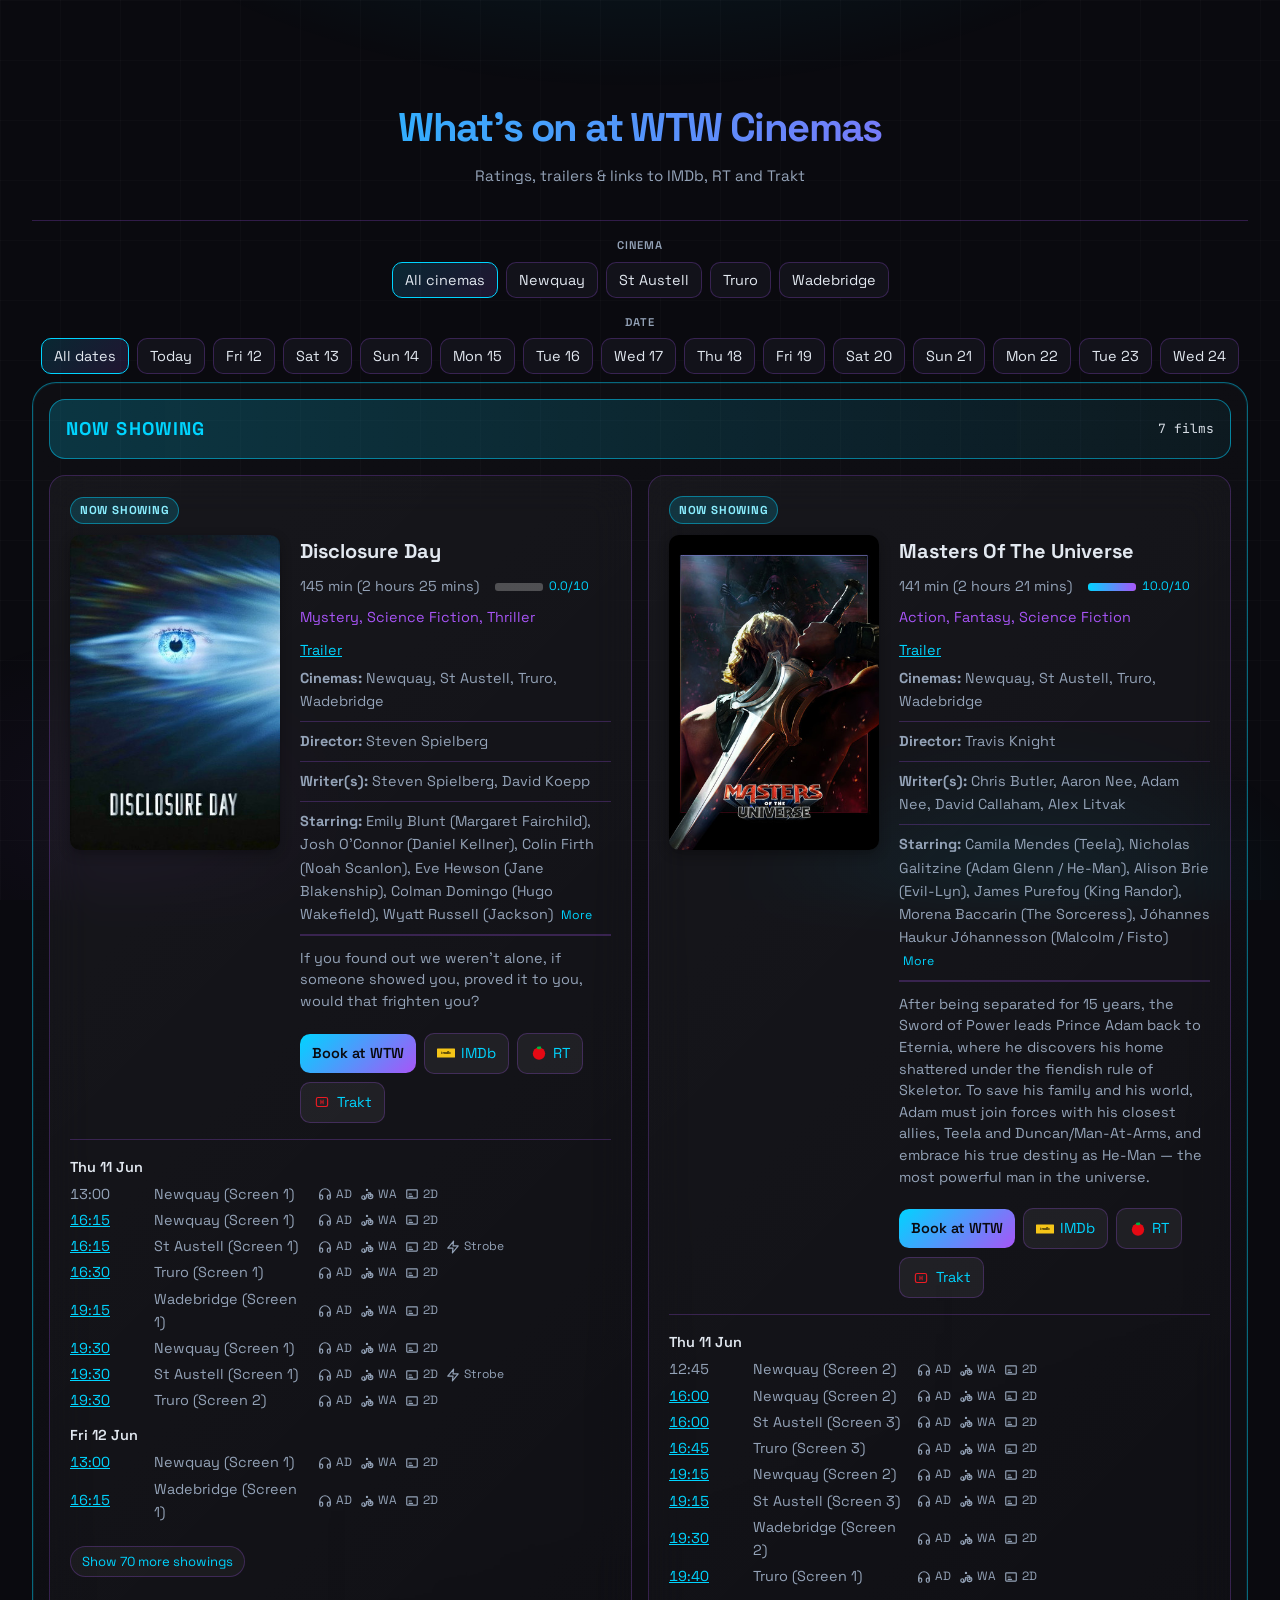
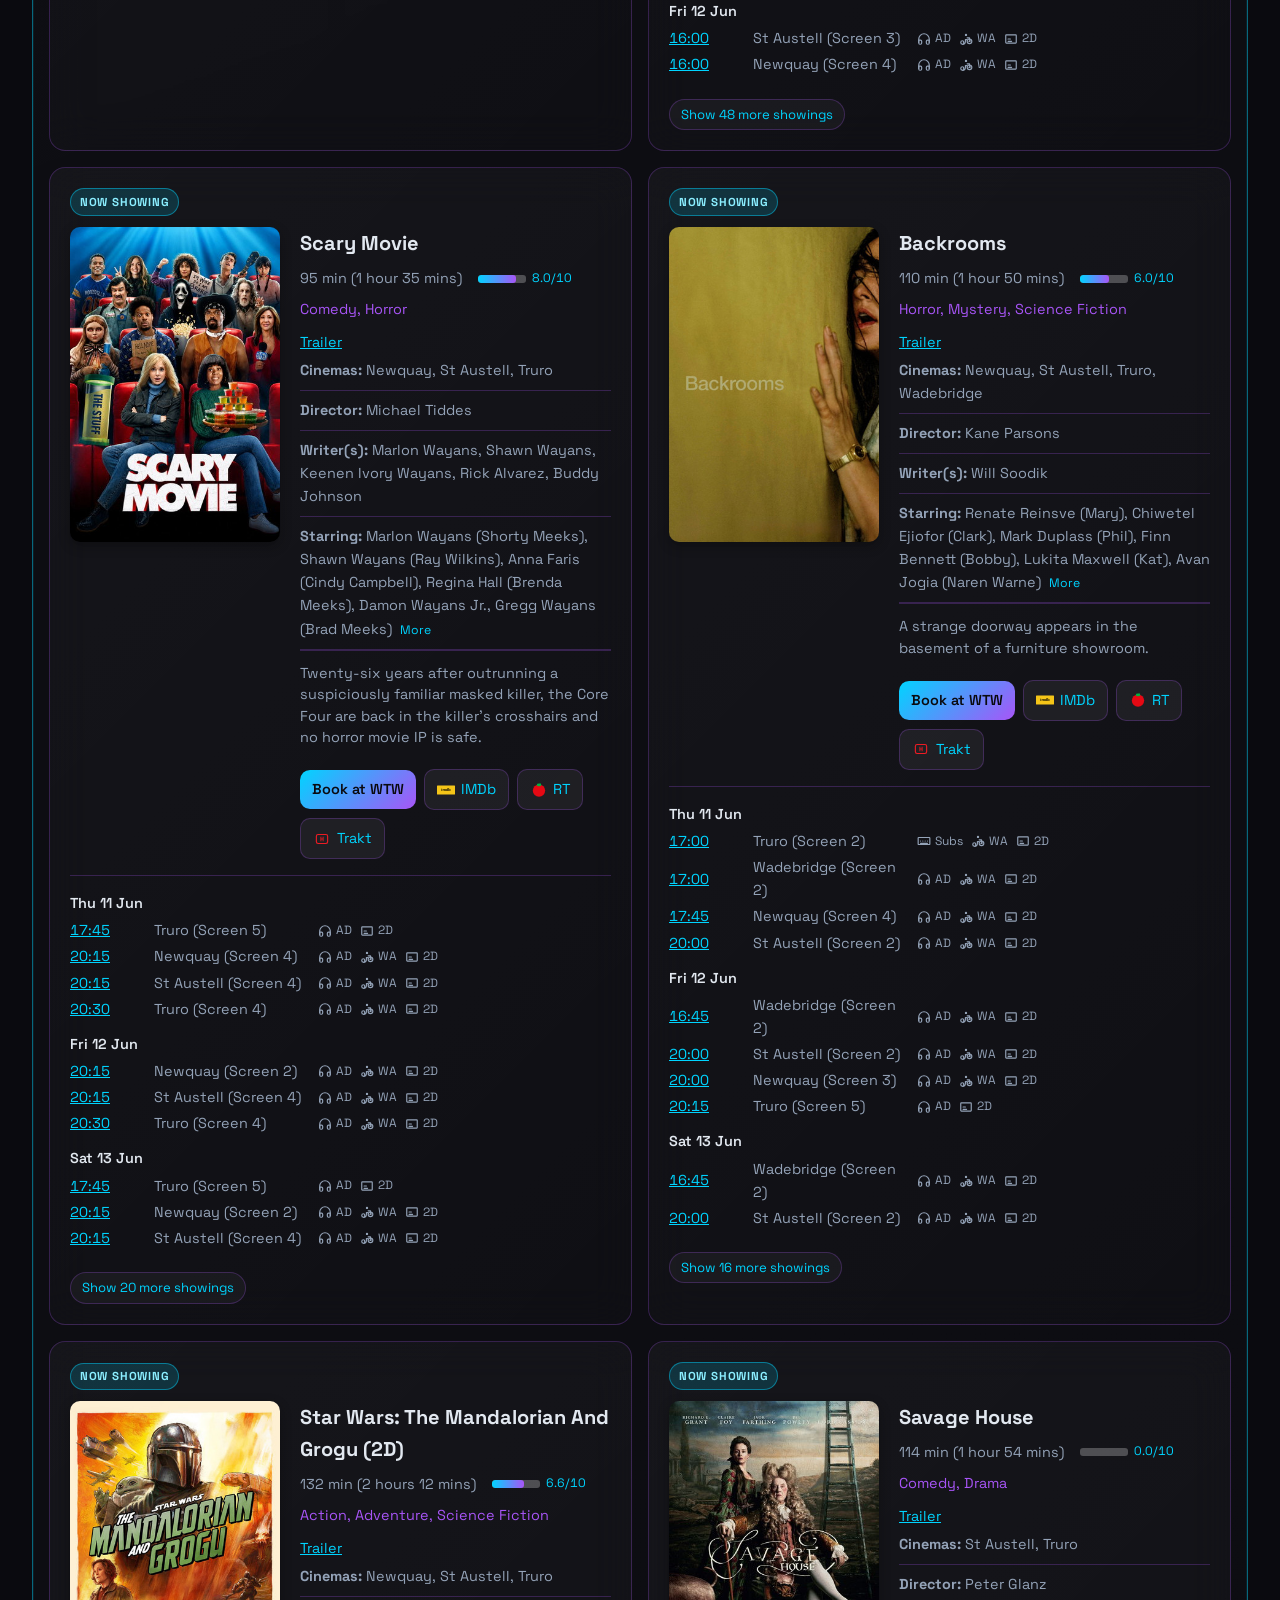
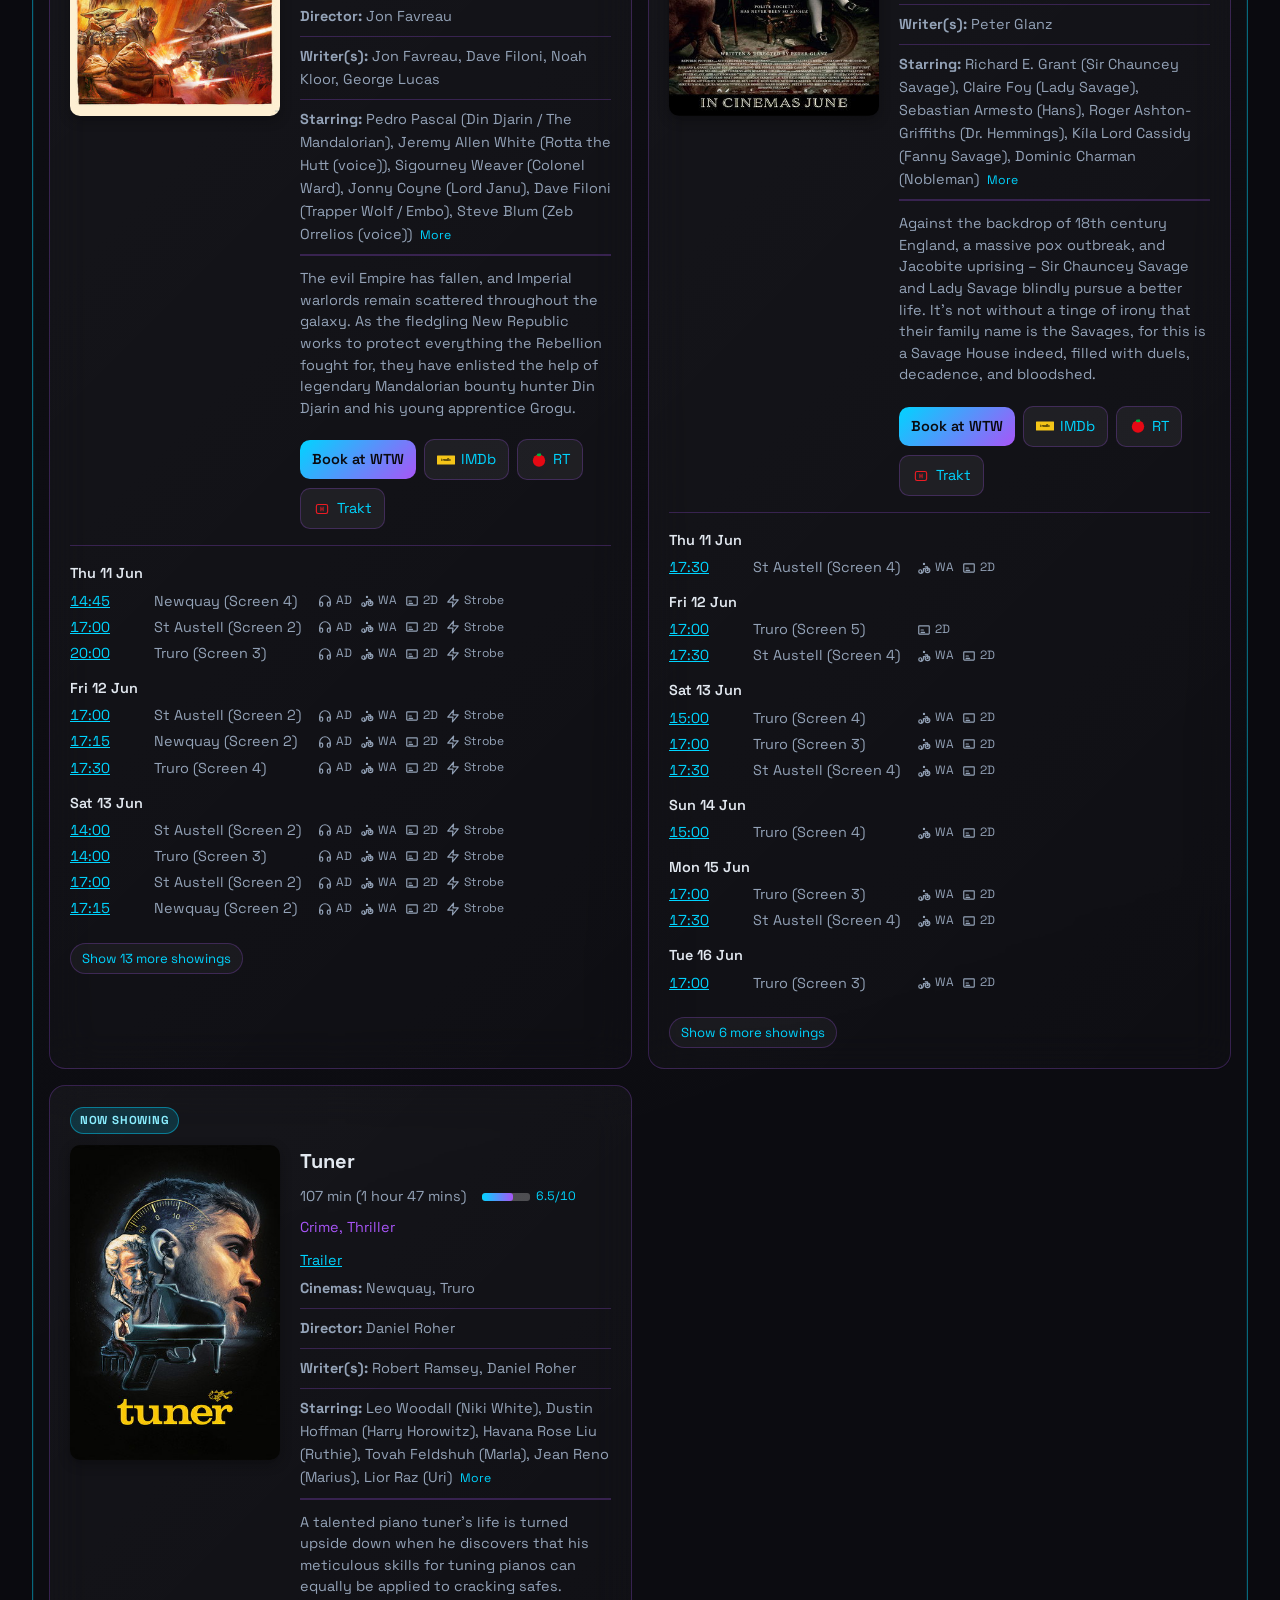
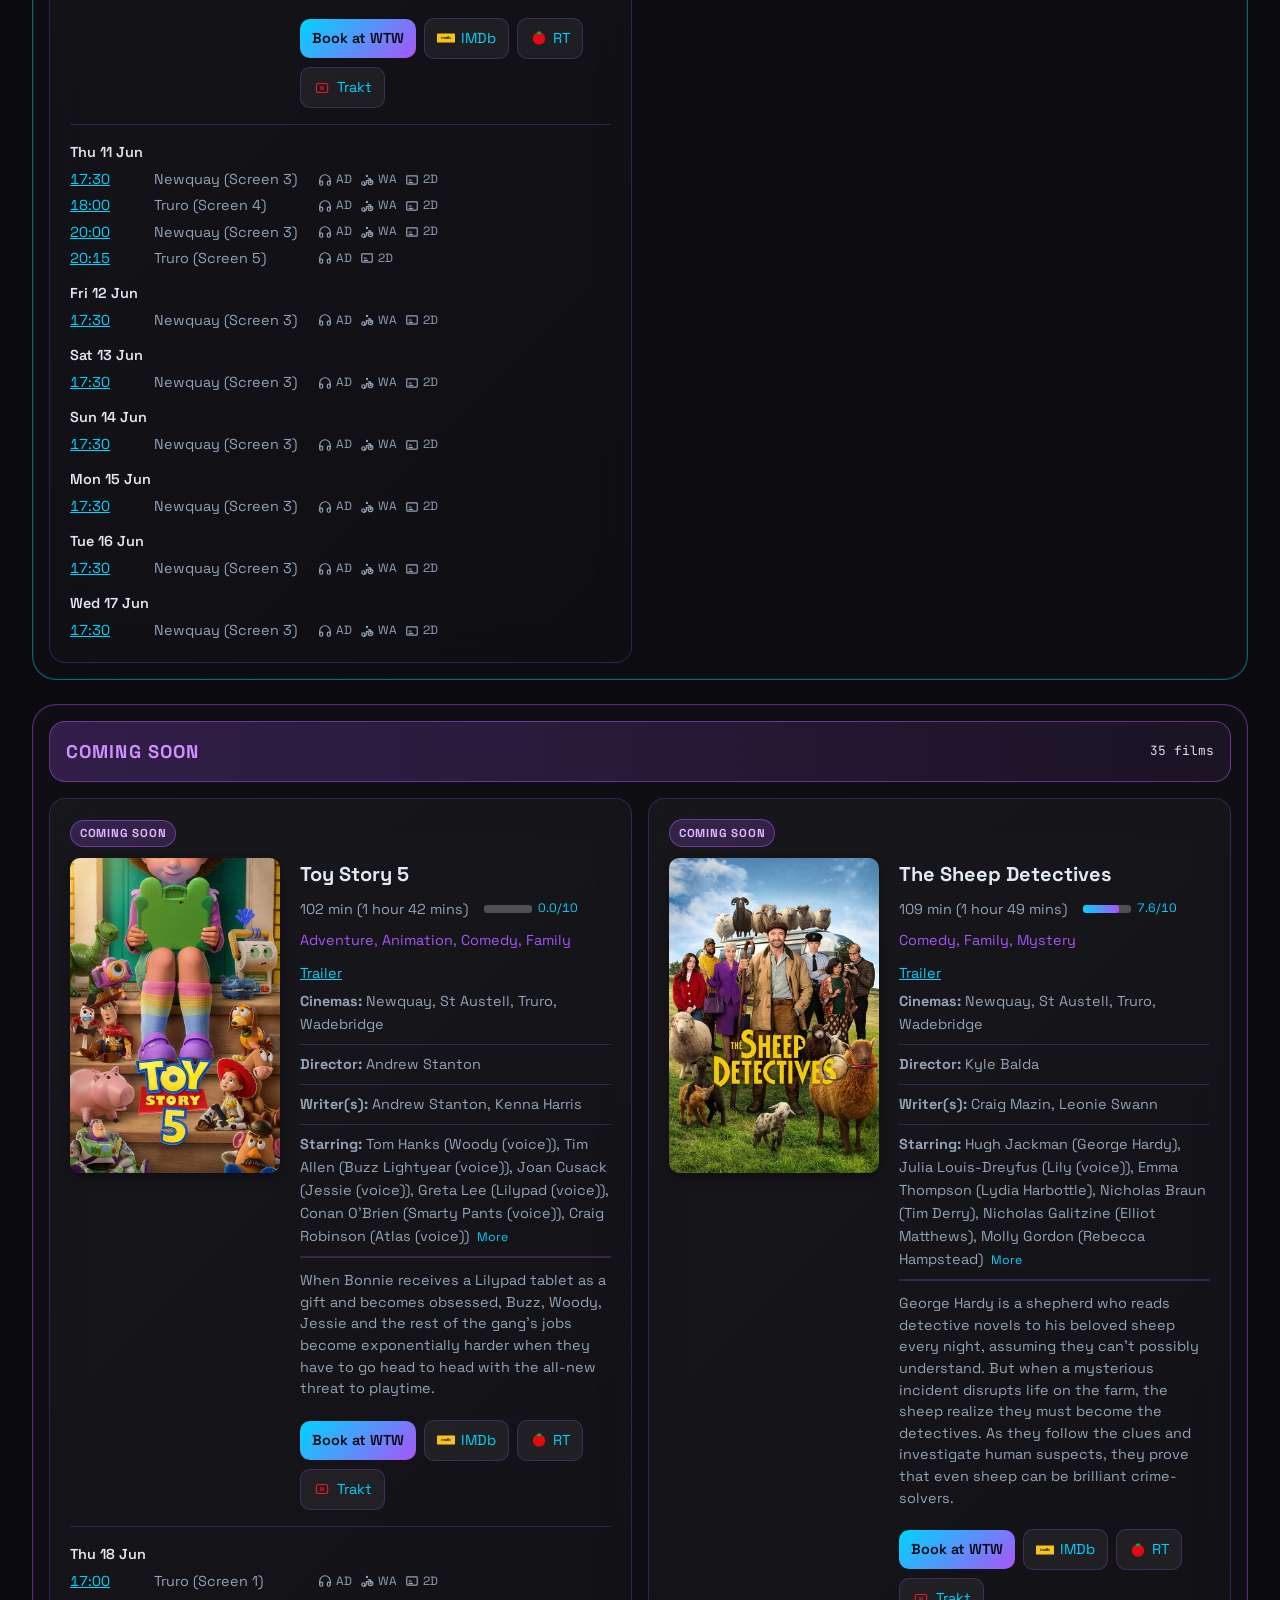
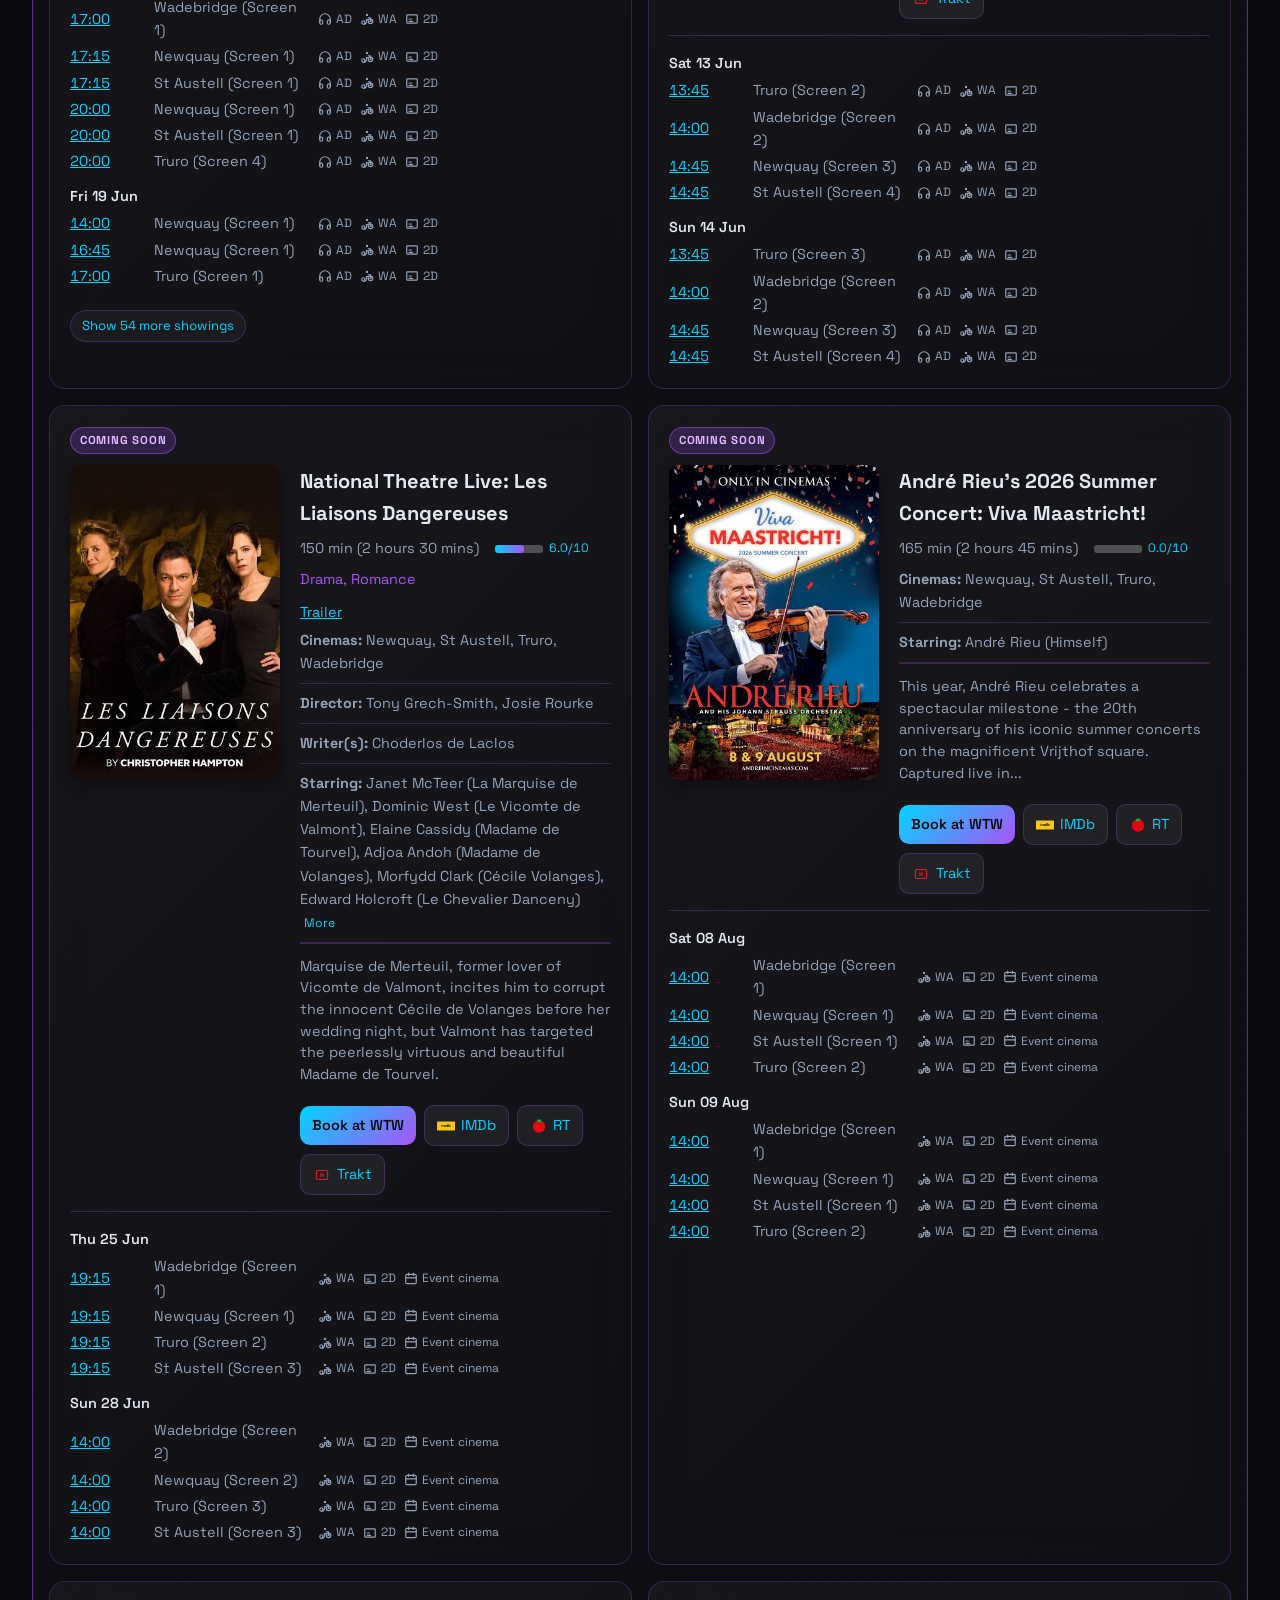
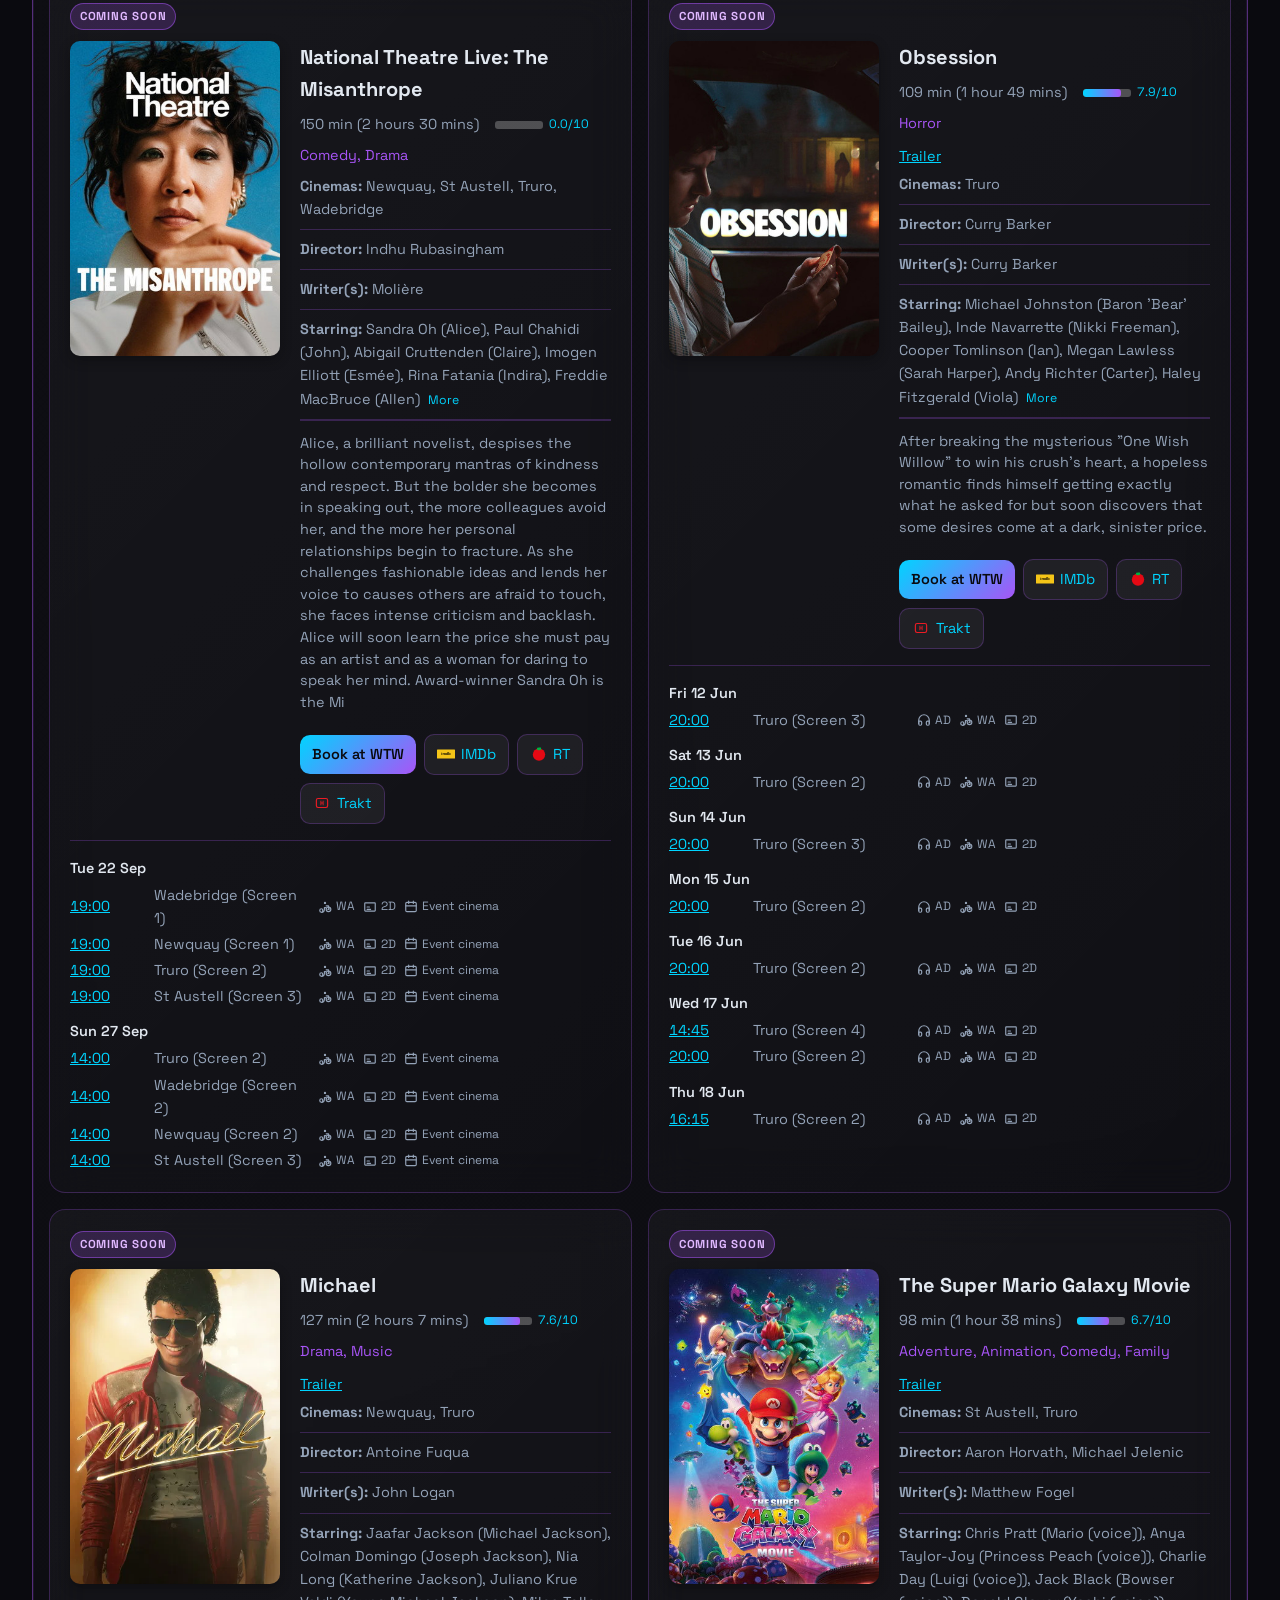
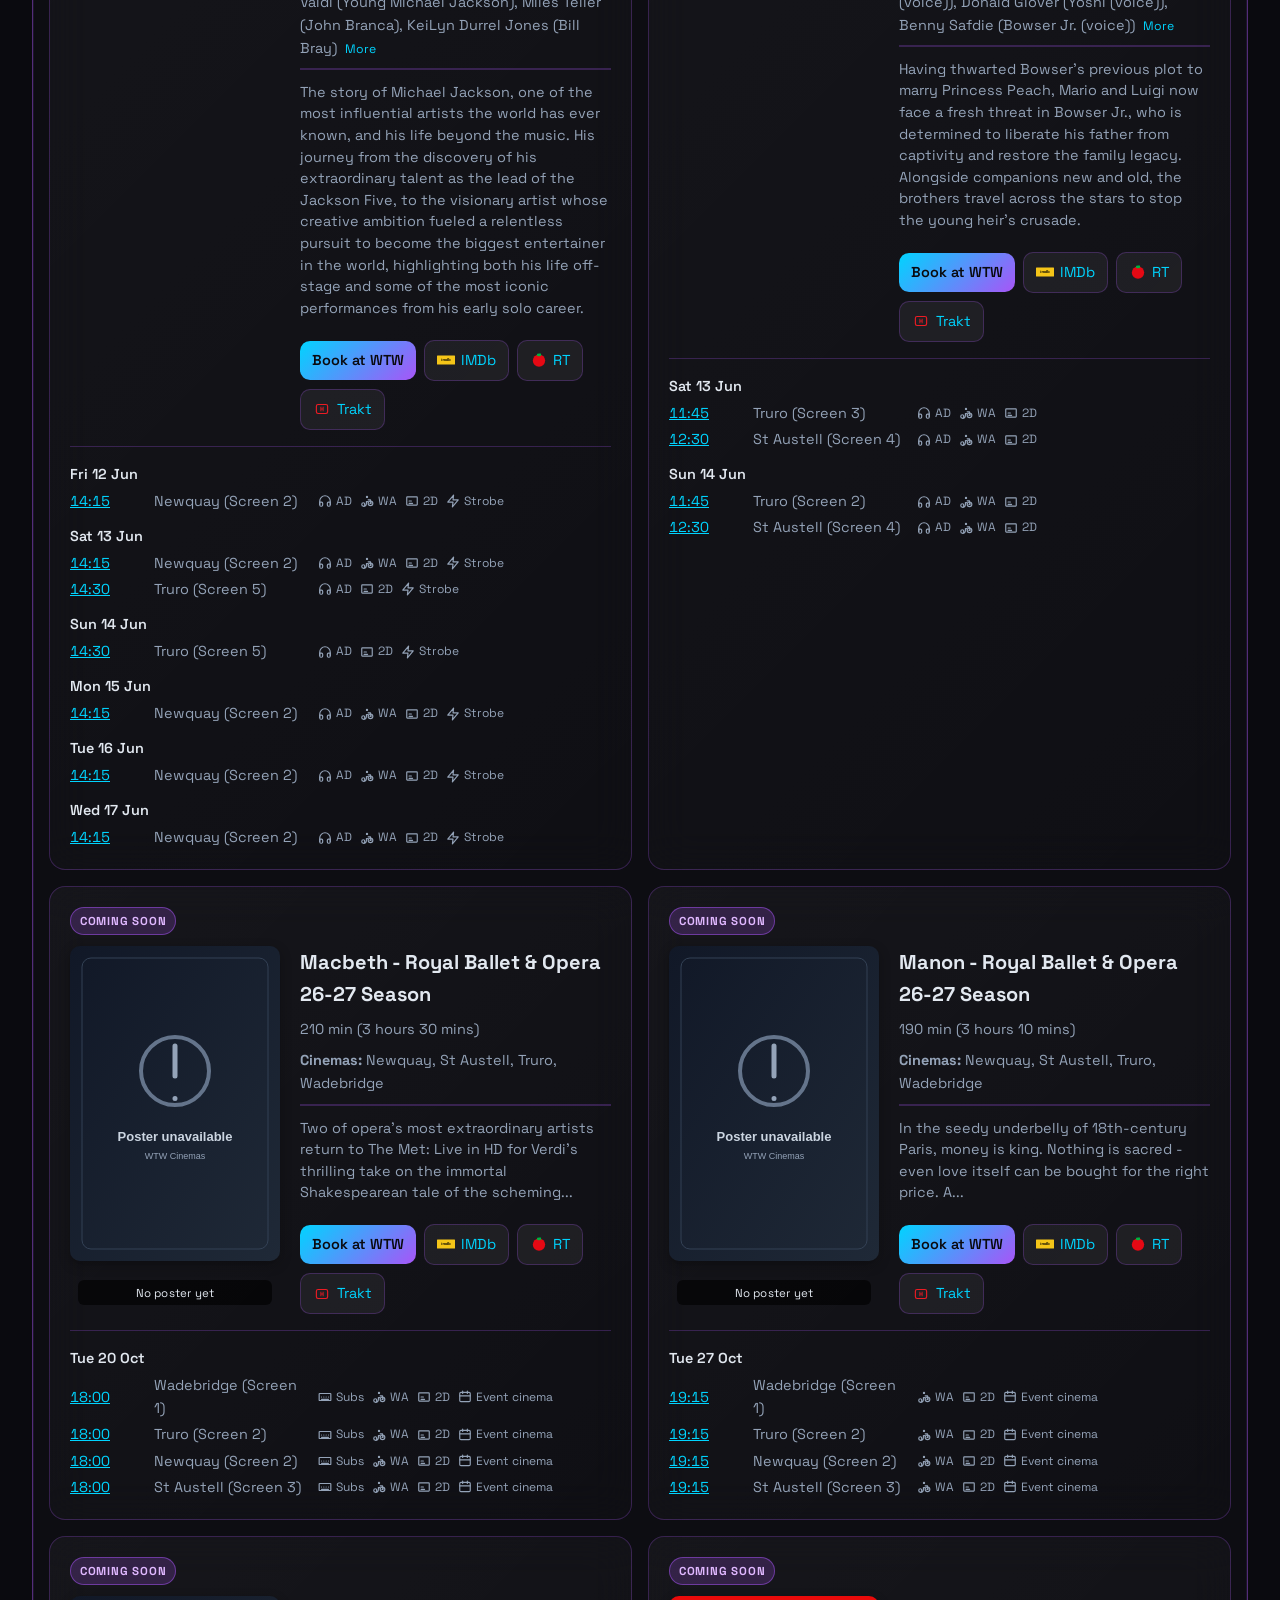
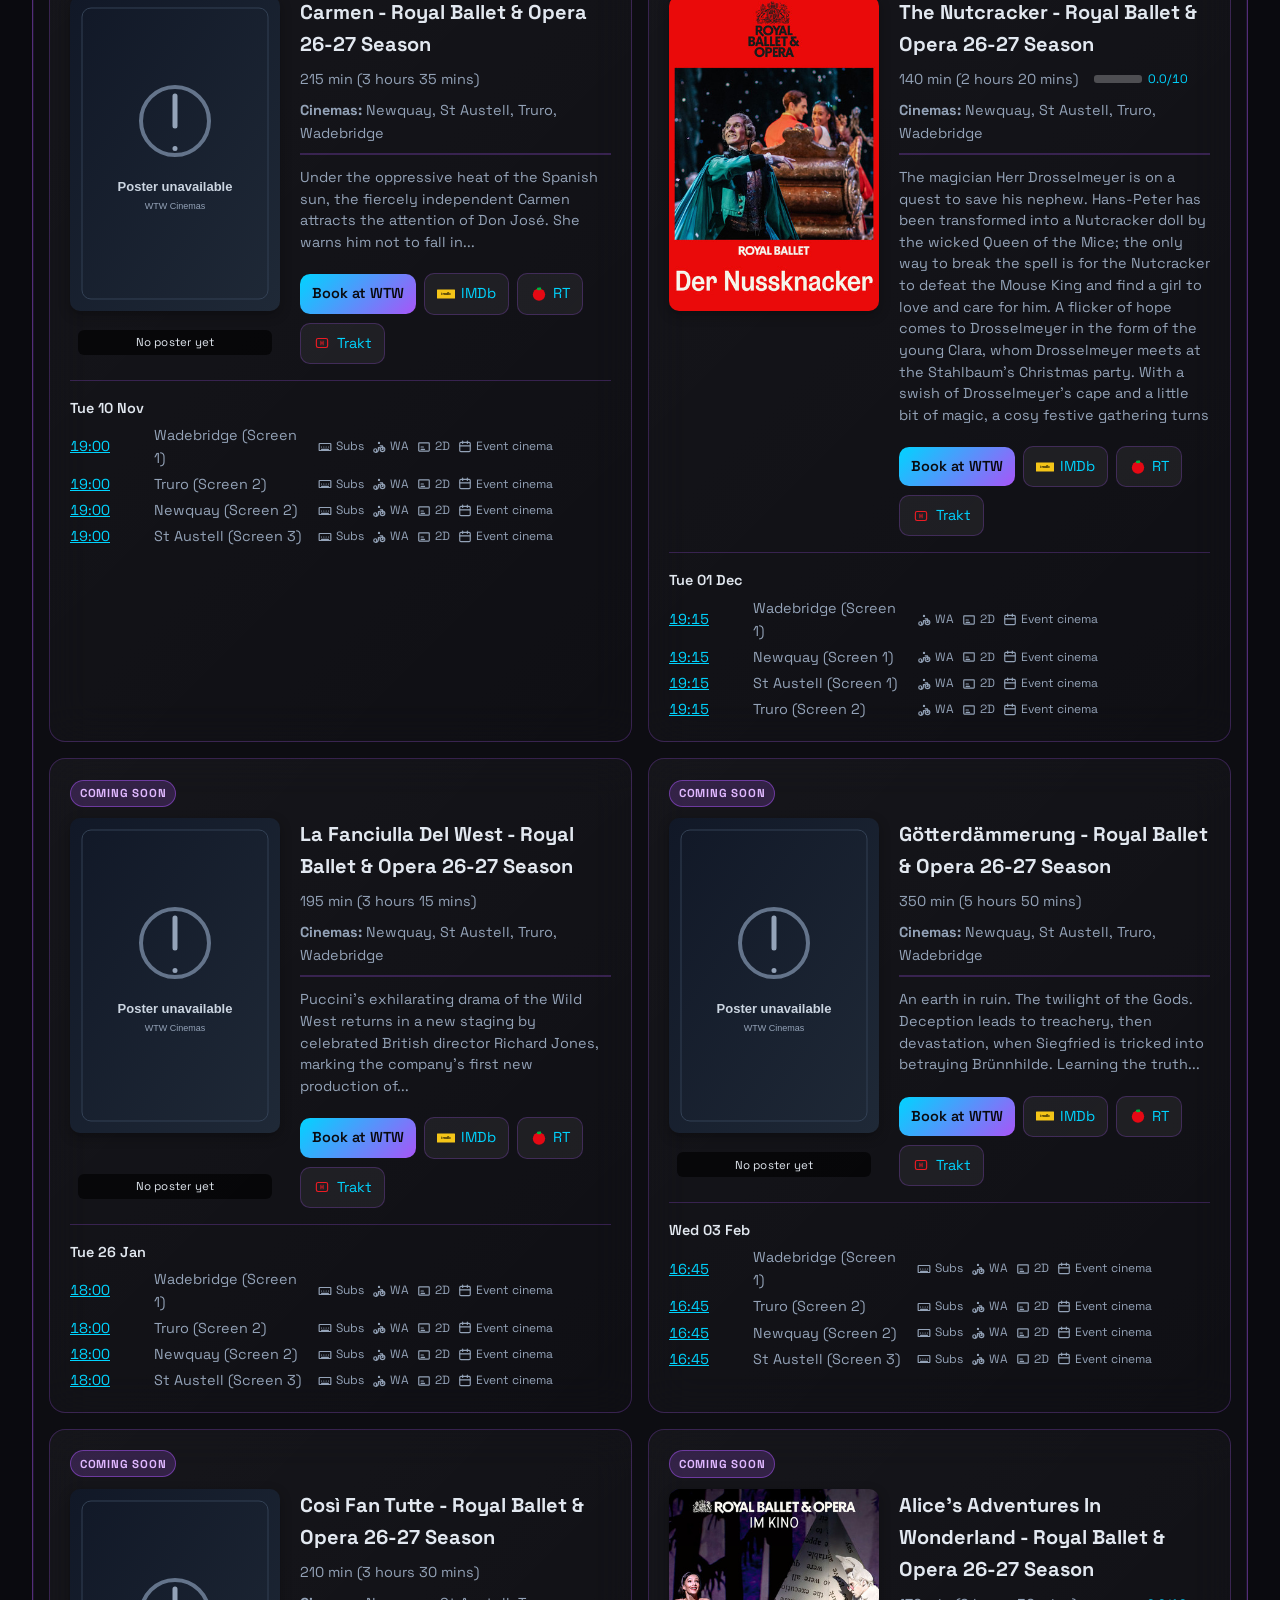
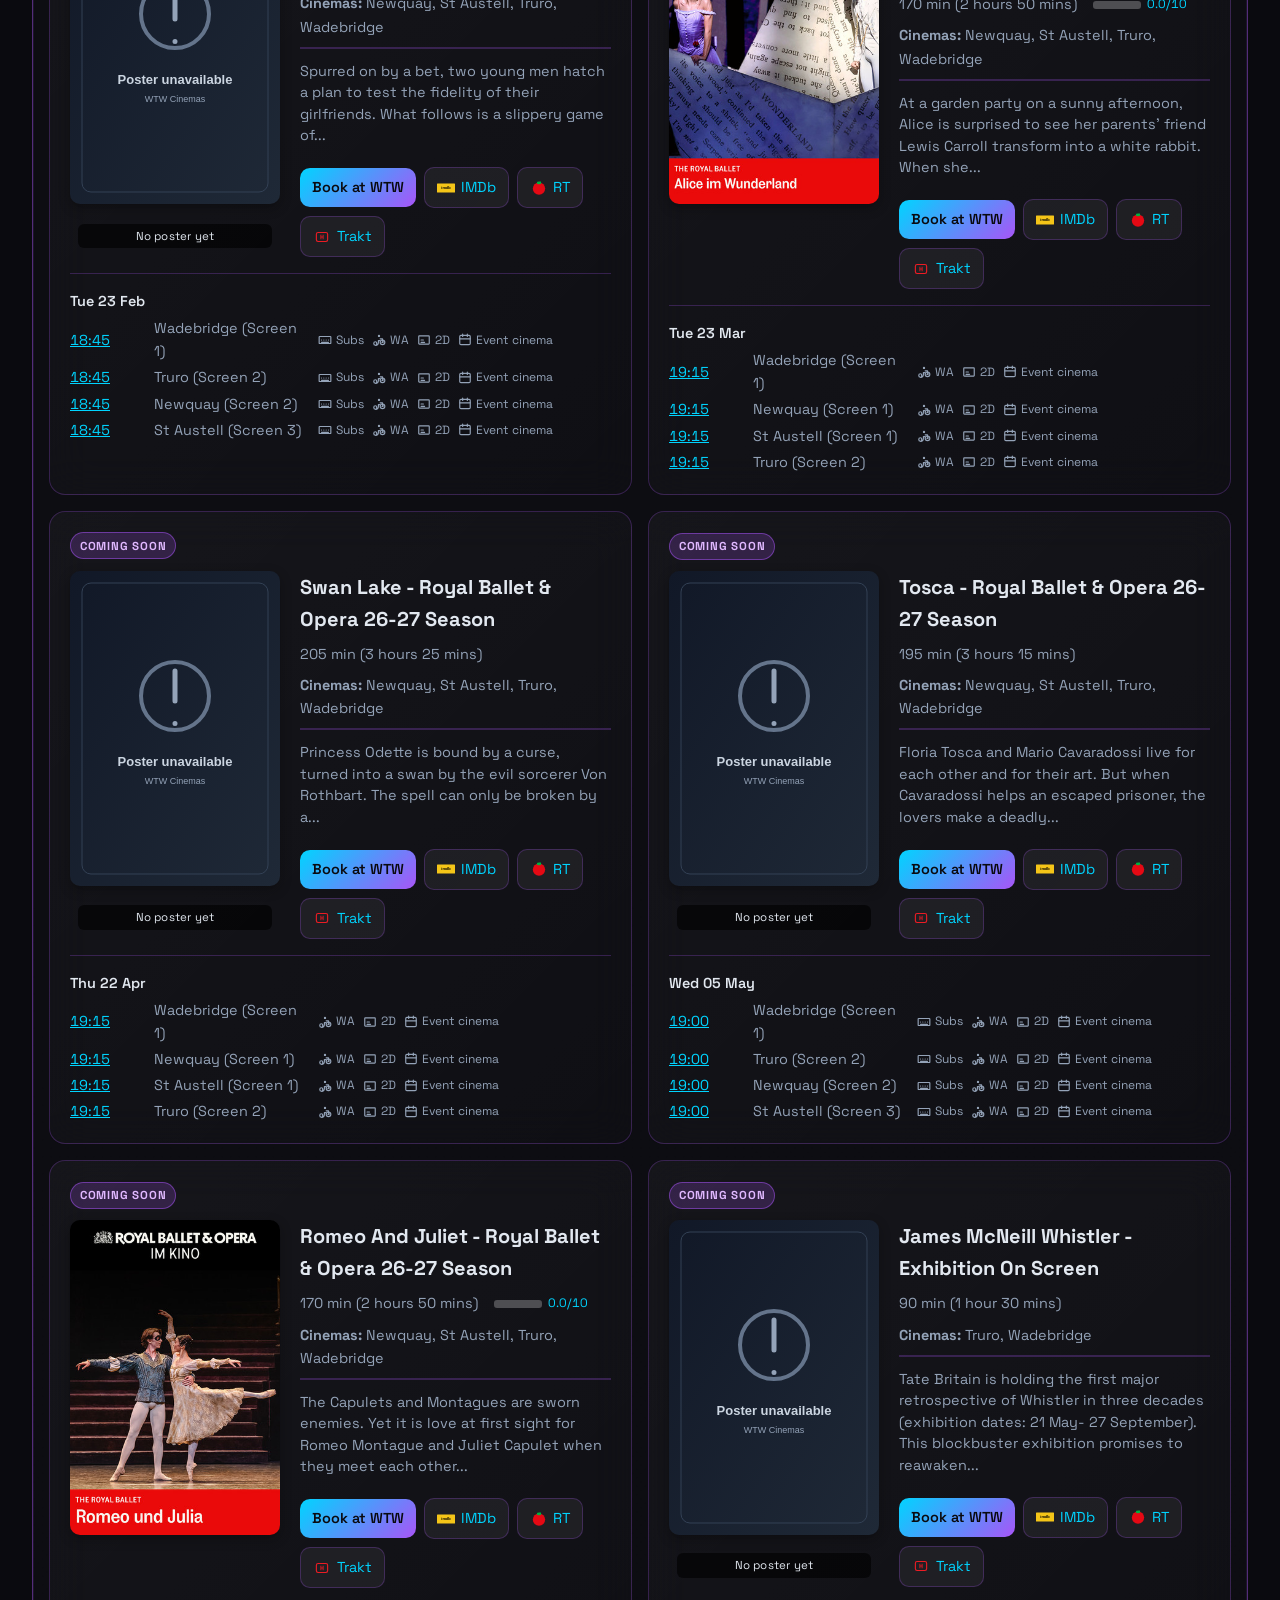
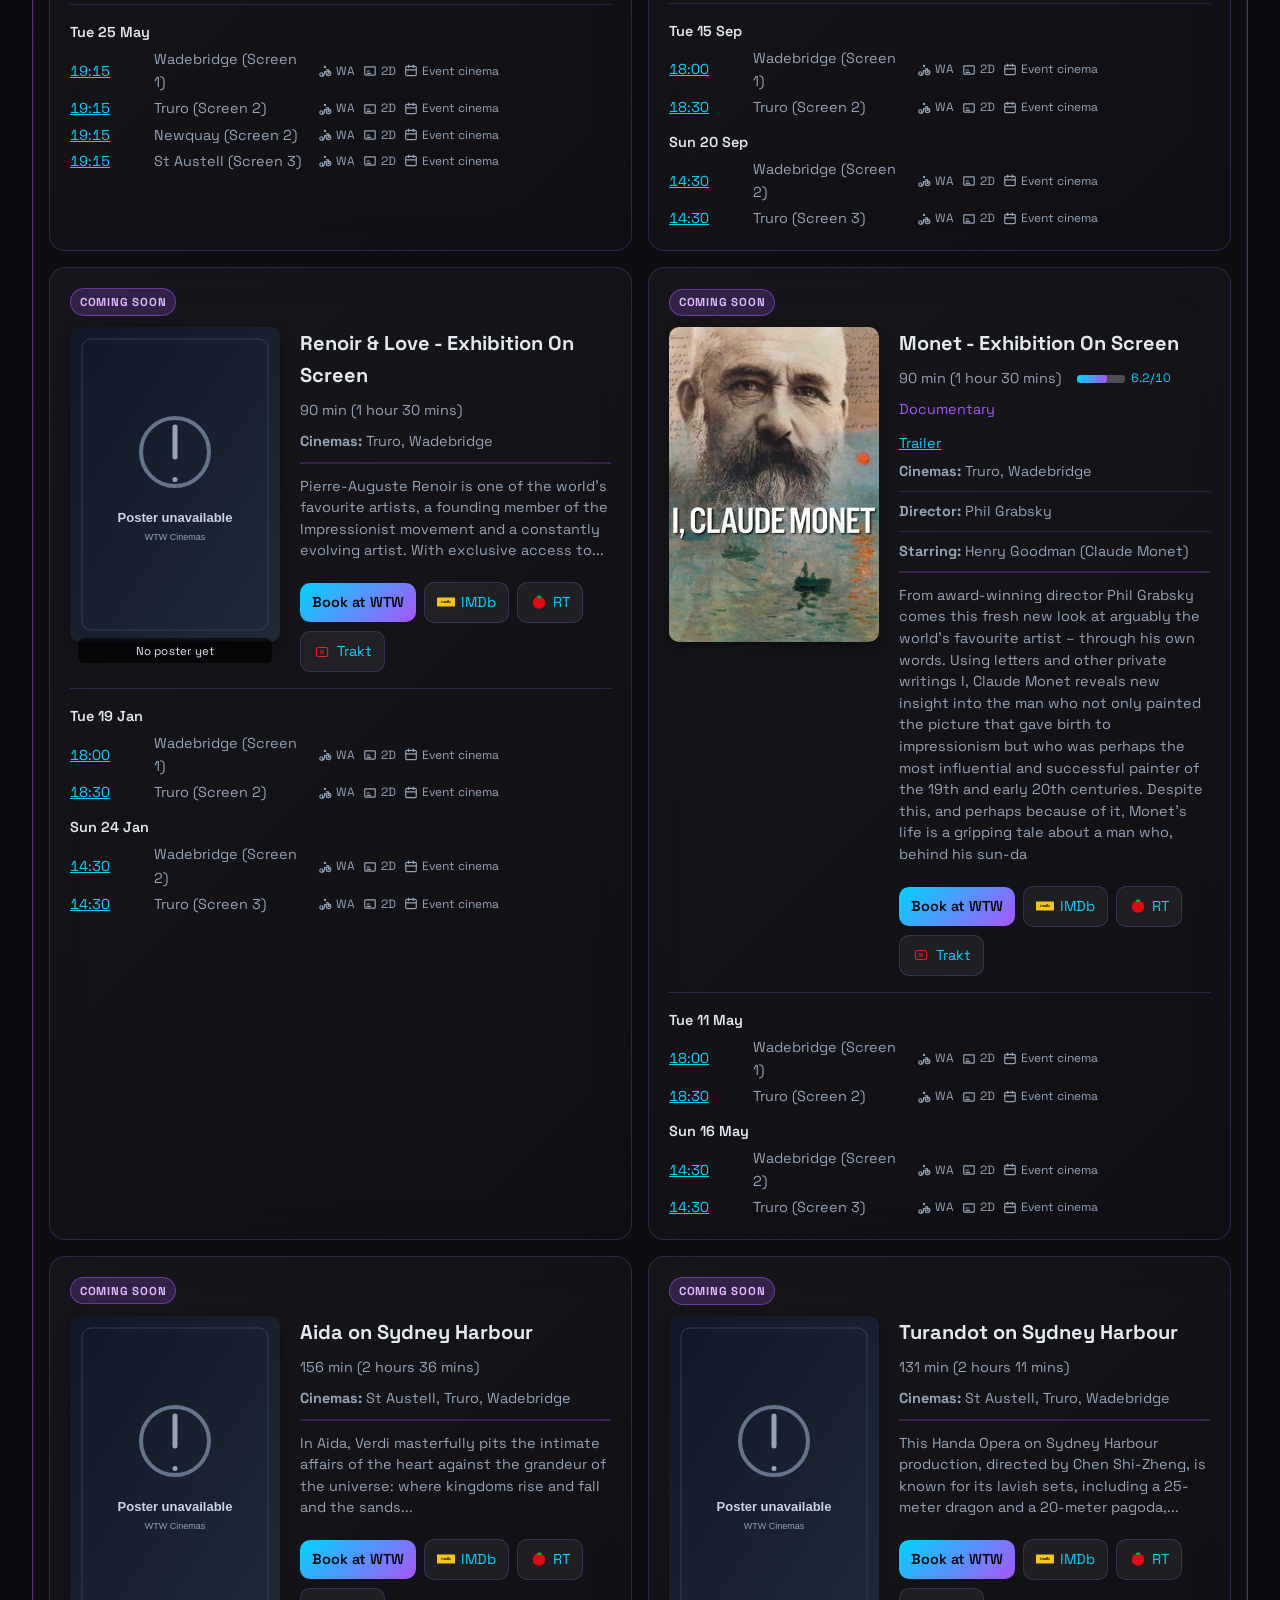
==== commit 234bb268: "chore: update whats-on data and HTML" ====
--- a/docs/index.html
+++ b/docs/index.html
@@ -359,8 +359,7 @@
 <button type="button" class="tab tab-cinema" data-cinema="St Austell">St Austell</button>
 <button type="button" class="tab tab-cinema" data-cinema="Truro">Truro</button>
 <button type="button" class="tab tab-cinema" data-cinema="Wadebridge">Wadebridge</button></div></div><div class="tabs-wrap" role="group" aria-label="Filter by date"><div class="tabs-label">Date</div><div class="tabs"><button type="button" class="tab tab-date active" data-date="all">All dates</button>
-<button type="button" class="tab tab-date" data-date="2026-06-10">Today</button>
-<button type="button" class="tab tab-date" data-date="2026-06-11">Thu 11</button>
+<button type="button" class="tab tab-date" data-date="2026-06-11">Today</button>
 <button type="button" class="tab tab-date" data-date="2026-06-12">Fri 12</button>
 <button type="button" class="tab tab-date" data-date="2026-06-13">Sat 13</button>
 <button type="button" class="tab tab-date" data-date="2026-06-14">Sun 14</button>
@@ -372,15 +371,16 @@
 <button type="button" class="tab tab-date" data-date="2026-06-20">Sat 20</button>
 <button type="button" class="tab tab-date" data-date="2026-06-21">Sun 21</button>
 <button type="button" class="tab tab-date" data-date="2026-06-22">Mon 22</button>
-<button type="button" class="tab tab-date" data-date="2026-06-23">Tue 23</button></div></div></div>
+<button type="button" class="tab tab-date" data-date="2026-06-23">Tue 23</button>
+<button type="button" class="tab tab-date" data-date="2026-06-24">Wed 24</button></div></div></div>
     <main id="films" data-initial-showings="10"><section class="film-section film-section--now" data-section="now">
   <div class="section-title-wrap">
     <h3 class="section-title" data-section="now">Now Showing</h3>
-    <span class="section-count">9 films</span>
-  </div>
-
-<article class="film-card" data-dates="2026-06-10,2026-06-11,2026-06-12,2026-06-13,2026-06-14,2026-06-15,2026-06-16,2026-06-17,2026-06-18,2026-06-19,2026-06-20,2026-06-22,2026-06-23,2026-06-24" data-cinemas="Newquay,St Austell,Truro,Wadebridge" data-status="now">
-  <script type="application/json" class="film-showtimes-full">{"v":1,"r":[["2026-06-10","13:00",1,"Lighthouse Cinema, Newquay","",["Audio Description","Wheelchair access","2D"]],["2026-06-10","13:45",2,"Plaza Cinema, Truro","https://wtwcinemas.co.uk/book?performance=120855&screen=truro",["Audio Description","Wheelchair access","2D"]],["2026-06-10","16:15",1,"Lighthouse Cinema, Newquay","https://wtwcinemas.co.uk/book?performance=65926&screen=newquay",["Audio Description","Wheelchair access","2D"]],["2026-06-10","16:15",1,"White River Cinema, St Austell","https://wtwcinemas.co.uk/book?performance=77582&screen=staustell",["Audio Description","Wheelchair access","2D","Strobe Light warning"]],["2026-06-10","16:30",1,"Plaza Cinema, Truro","https://wtwcinemas.co.uk/book?performance=120837&screen=truro",["Audio Description","Wheelchair access","2D"]],["2026-06-10","19:30",1,"Lighthouse Cinema, Newquay","https://wtwcinemas.co.uk/book?performance=65927&screen=newquay",["Audio Description","Wheelchair access","2D"]],["2026-06-10","19:30",1,"White River Cinema, St Austell","https://wtwcinemas.co.uk/book?performance=77583&screen=staustell",["Audio Description","Wheelchair access","2D","Strobe Light warning"]],["2026-06-10","19:30",2,"Plaza Cinema, Truro","https://wtwcinemas.co.uk/book?performance=120858&screen=truro",["Audio Description","Wheelchair access","2D"]],["2026-06-10","19:45",1,"Regal Cinema, Wadebridge","https://wtwcinemas.co.uk/book?performance=28954&screen=wadebridge",["Audio Description","Wheelchair access","2D"]],["2026-06-11","13:00",1,"Lighthouse Cinema, Newquay","https://wtwcinemas.co.uk/book?performance=65928&screen=newquay",["Audio Description","Wheelchair access","2D"]],["2026-06-11","16:15",1,"Lighthouse Cinema, Newquay","https://wtwcinemas.co.uk/book?performance=65929&screen=newquay",["Audio Description","Wheelchair access","2D"]],["2026-06-11","16:15",1,"White River Cinema, St Austell","https://wtwcinemas.co.uk/book?performance=77590&screen=staustell",["Audio Description","Wheelchair access","2D","Strobe Light warning"]],["2026-06-11","16:30",1,"Plaza Cinema, Truro","https://wtwcinemas.co.uk/book?performance=120838&screen=truro",["Audio Description","Wheelchair access","2D"]],["2026-06-11","19:15",1,"Regal Cinema, Wadebridge","https://wtwcinemas.co.uk/book?performance=28958&screen=wadebridge",["Audio Description","Wheelchair access","2D"]],["2026-06-11","19:30",1,"Lighthouse Cinema, Newquay","https://wtwcinemas.co.uk/book?performance=65930&screen=newquay",["Audio Description","Wheelchair access","2D"]],["2026-06-11","19:30",1,"White River Cinema, St Austell","https://wtwcinemas.co.uk/book?performance=77591&screen=staustell",["Audio Description","Wheelchair access","2D","Strobe Light warning"]],["2026-06-11","19:30",2,"Plaza Cinema, Truro","https://wtwcinemas.co.uk/book?performance=120859&screen=truro",["Audio Description","Wheelchair access","2D"]],["2026-06-12","13:00",1,"Lighthouse Cinema, Newquay","https://wtwcinemas.co.uk/book?performance=65975&screen=newquay",["Audio Description","Wheelchair access","2D"]],["2026-06-12","16:15",1,"Regal Cinema, Wadebridge","https://wtwcinemas.co.uk/book?performance=28964&screen=wadebridge",["Audio Description","Wheelchair access","2D"]],["2026-06-12","16:15",1,"Lighthouse Cinema, Newquay","https://wtwcinemas.co.uk/book?performance=65976&screen=newquay",["Audio Description","Wheelchair access","2D"]],["2026-06-12","16:15",1,"White River Cinema, St Austell","https://wtwcinemas.co.uk/book?performance=77595&screen=staustell",["Audio Description","Wheelchair access","2D","Strobe Light warning"]],["2026-06-12","16:45",3,"Plaza Cinema, Truro","https://wtwcinemas.co.uk/book?performance=120950&screen=truro",["Audio Description","Wheelchair access","2D"]],["2026-06-12","19:30",1,"Plaza Cinema, Truro","https://wtwcinemas.co.uk/book?performance=120921&screen=truro",["Audio Description","Wheelchair access","2D"]],["2026-06-12","19:30",1,"Regal Cinema, Wadebridge","https://wtwcinemas.co.uk/book?performance=28965&screen=wadebridge",["Audio Description","Wheelchair access","2D"]],["2026-06-12","19:30",1,"Lighthouse Cinema, Newquay","https://wtwcinemas.co.uk/book?performance=65977&screen=newquay",["Audio Description","Wheelchair access","2D"]],["2026-06-12","19:30",1,"White River Cinema, St Austell","https://wtwcinemas.co.uk/book?performance=77596&screen=staustell",["Audio Description","Wheelchair access","2D","Strobe Light warning"]],["2026-06-13","13:00",1,"Regal Cinema, Wadebridge","https://wtwcinemas.co.uk/book?performance=29000&screen=wadebridge",["Audio Description","Wheelchair access","2D"]],["2026-06-13","13:00",1,"Lighthouse Cinema, Newquay","https://wtwcinemas.co.uk/book?performance=65978&screen=newquay",["Audio Description","Wheelchair access","2D"]],["2026-06-13","13:00",1,"White River Cinema, St Austell","https://wtwcinemas.co.uk/book?performance=77599&screen=staustell",["Audio Description","Wheelchair access","2D","Strobe Light warning"]],["2026-06-13","13:15",1,"Plaza Cinema, Truro","https://wtwcinemas.co.uk/book?performance=120918&screen=truro",["Audio Description","Wheelchair access","2D"]],["2026-06-13","16:15",1,"Regal Cinema, Wadebridge","https://wtwcinemas.co.uk/book?performance=28966&screen=wadebridge",["Audio Description","Wheelchair access","2D"]],["2026-06-13","16:15",1,"Lighthouse Cinema, Newquay","https://wtwcinemas.co.uk/book?performance=65979&screen=newquay",["Audio Description","Wheelchair access","2D"]],["2026-06-13","16:15",1,"White River Cinema, St Austell","https://wtwcinemas.co.uk/book?performance=77597&screen=staustell",["Audio Description","Wheelchair access","2D","Strobe Light warning"]],["2026-06-13","16:45",2,"Plaza Cinema, Truro","https://wtwcinemas.co.uk/book?performance=120938&screen=truro",["Audio Description","Wheelchair access","2D"]],["2026-06-13","19:30",1,"Plaza Cinema, Truro","https://wtwcinemas.co.uk/book?performance=120923&screen=truro",["Audio Description","Wheelchair access","2D"]],["2026-06-13","19:30",1,"Regal Cinema, Wadebridge","https://wtwcinemas.co.uk/book?performance=28967&screen=wadebridge",["Audio Description","Wheelchair access","2D"]],["2026-06-13","19:30",1,"Lighthouse Cinema, Newquay","https://wtwcinemas.co.uk/book?performance=65980&screen=newquay",["Audio Description","Wheelchair access","2D"]],["2026-06-13","19:30",1,"White River Cinema, St Austell","https://wtwcinemas.co.uk/book?performance=77598&screen=staustell",["Audio Description","Wheelchair access","2D","Strobe Light warning"]],["2026-06-14","13:00",1,"Regal Cinema, Wadebridge","https://wtwcinemas.co.uk/book?performance=29004&screen=wadebridge",["Audio Description","Wheelchair access","2D"]],["2026-06-14","13:00",1,"Lighthouse Cinema, Newquay","https://wtwcinemas.co.uk/book?performance=65981&screen=newquay",["Audio Description","Wheelchair access","2D"]],["2026-06-14","13:00",1,"White River Cinema, St Austell","https://wtwcinemas.co.uk/book?performance=77602&screen=staustell",["Audio Description","Wheelchair access","2D","Strobe Light warning"]],["2026-06-14","13:15",1,"Plaza Cinema, Truro","https://wtwcinemas.co.uk/book?performance=120919&screen=truro",["Audio Description","Wheelchair access","2D"]],["2026-06-14","16:15",1,"Regal Cinema, Wadebridge","https://wtwcinemas.co.uk/book?performance=28968&screen=wadebridge",["Audio Description","Wheelchair access","2D"]],["2026-06-14","16:15",1,"Lighthouse Cinema, Newquay","https://wtwcinemas.co.uk/book?performance=65982&screen=newquay",["Audio Description","Wheelchair access","2D"]],["2026-06-14","16:15",1,"White River Cinema, St Austell","https://wtwcinemas.co.uk/book?performance=77600&screen=staustell",["Audio Description","Wheelchair access","2D","Strobe Light warning"]],["2026-06-14","16:45",3,"Plaza Cinema, Truro","https://wtwcinemas.co.uk/book?performance=120951&screen=truro",["Audio Description","Wheelchair access","2D"]],["2026-06-14","19:30",1,"Plaza Cinema, Truro","https://wtwcinemas.co.uk/book?performance=120925&screen=truro",["Audio Description","Wheelchair access","2D"]],["2026-06-15","13:00",1,"Lighthouse Cinema, Newquay","https://wtwcinemas.co.uk/book?performance=65984&screen=newquay",["Audio Description","Wheelchair access","2D"]],["2026-06-15","16:15",1,"Regal Cinema, Wadebridge","https://wtwcinemas.co.uk/book?performance=28970&screen=wadebridge",["Audio Description","Wheelchair access","2D"]],["2026-06-15","16:15",1,"Lighthouse Cinema, Newquay","https://wtwcinemas.co.uk/book?performance=65985&screen=newquay",["Audio Description","Wheelchair access","2D"]],["2026-06-15","16:15",1,"White River Cinema, St Austell","https://wtwcinemas.co.uk/book?performance=77603&screen=staustell",["Audio Description","Wheelchair access","2D","Strobe Light warning"]],["2026-06-15","16:45",2,"Plaza Cinema, Truro","https://wtwcinemas.co.uk/book?performance=120939&screen=truro",["Audio Description","Wheelchair access","2D"]],["2026-06-15","19:30",1,"Plaza Cinema, Truro","https://wtwcinemas.co.uk/book?performance=120927&screen=truro",["Audio Description","Wheelchair access","2D"]],["2026-06-15","19:30",1,"Regal Cinema, Wadebridge","https://wtwcinemas.co.uk/book?performance=28971&screen=wadebridge",["Audio Description","Wheelchair access","2D"]],["2026-06-15","19:30",1,"Lighthouse Cinema, Newquay","https://wtwcinemas.co.uk/book?performance=65986&screen=newquay",["Audio Description","Wheelchair access","2D"]],["2026-06-15","19:30",1,"White River Cinema, St Austell","https://wtwcinemas.co.uk/book?performance=77604&screen=staustell",["Audio Description","Wheelchair access","2D","Strobe Light warning"]],["2026-06-16","13:00",1,"Lighthouse Cinema, Newquay","https://wtwcinemas.co.uk/book?performance=65987&screen=newquay",["Audio Description","Wheelchair access","2D"]],["2026-06-16","16:15",1,"Regal Cinema, Wadebridge","https://wtwcinemas.co.uk/book?performance=28972&screen=wadebridge",["Audio Description","Wheelchair access","2D"]],["2026-06-16","16:15",1,"Lighthouse Cinema, Newquay","https://wtwcinemas.co.uk/book?performance=65988&screen=newquay",["Audio Description","Wheelchair access","2D"]],["2026-06-16","16:15",1,"White River Cinema, St Austell","https://wtwcinemas.co.uk/book?performance=77605&screen=staustell",["Audio Description","Wheelchair access","2D","Strobe Light warning"]],["2026-06-16","16:45",2,"Plaza Cinema, Truro","https://wtwcinemas.co.uk/book?performance=120940&screen=truro",["Audio Description","Wheelchair access","2D"]],["2026-06-16","19:30",1,"Plaza Cinema, Truro","https://wtwcinemas.co.uk/book?performance=120929&screen=truro",["Audio Description","Wheelchair access","2D"]],["2026-06-16","19:30",1,"Regal Cinema, Wadebridge","https://wtwcinemas.co.uk/book?performance=28973&screen=wadebridge",["Audio Description","Wheelchair access","2D"]],["2026-06-16","19:30",1,"Lighthouse Cinema, Newquay","https://wtwcinemas.co.uk/book?performance=66045&screen=newquay",["Audio Description","Wheelchair access","2D"]],["2026-06-16","19:30",1,"White River Cinema, St Austell","https://wtwcinemas.co.uk/book?performance=77606&screen=staustell",["Audio Description","Wheelchair access","2D","Strobe Light warning"]],["2026-06-17","13:00",1,"Lighthouse Cinema, Newquay","https://wtwcinemas.co.uk/book?performance=65989&screen=newquay",["Audio Description","Wheelchair access","2D"]],["2026-06-17","13:15",2,"Plaza Cinema, Truro","https://wtwcinemas.co.uk/book?performance=120937&screen=truro",["Audio Description","Wheelchair access","2D"]],["2026-06-17","16:15",1,"Regal Cinema, Wadebridge","https://wtwcinemas.co.uk/book?performance=28974&screen=wadebridge",["Audio Description","Wheelchair access","2D"]],["2026-06-17","16:15",1,"Lighthouse Cinema, Newquay","https://wtwcinemas.co.uk/book?performance=65990&screen=newquay",["Audio Description","Wheelchair access","2D"]],["2026-06-17","16:15",1,"White River Cinema, St Austell","https://wtwcinemas.co.uk/book?performance=77607&screen=staustell",["Audio Description","Wheelchair access","2D","Strobe Light warning"]],["2026-06-17","16:45",2,"Plaza Cinema, Truro","https://wtwcinemas.co.uk/book?performance=120941&screen=truro",["Audio Description","Wheelchair access","2D"]],["2026-06-17","19:30",1,"Plaza Cinema, Truro","https://wtwcinemas.co.uk/book?performance=120931&screen=truro",["Audio Description","Wheelchair access","2D"]],["2026-06-17","19:30",1,"Regal Cinema, Wadebridge","https://wtwcinemas.co.uk/book?performance=28975&screen=wadebridge",["Audio Description","Wheelchair access","2D"]],["2026-06-17","19:30",1,"Lighthouse Cinema, Newquay","https://wtwcinemas.co.uk/book?performance=65991&screen=newquay",["Audio Description","Wheelchair access","2D"]],["2026-06-17","19:30",1,"White River Cinema, St Austell","https://wtwcinemas.co.uk/book?performance=77664&screen=staustell",["Audio Description","Wheelchair access","2D","Strobe Light warning"]],["2026-06-18","13:00",2,"Lighthouse Cinema, Newquay","https://wtwcinemas.co.uk/book?performance=66061&screen=newquay",["Audio Description","Wheelchair access","2D"]],["2026-06-18","16:15",2,"Regal Cinema, Wadebridge","https://wtwcinemas.co.uk/book?performance=29014&screen=wadebridge",["Audio Description","Wheelchair access","2D"]],["2026-06-18","16:15",2,"Lighthouse Cinema, Newquay","https://wtwcinemas.co.uk/book?performance=66062&screen=newquay",["Audio Description","Wheelchair access","2D"]],["2026-06-18","16:15",2,"White River Cinema, St Austell","https://wtwcinemas.co.uk/book?performance=77611&screen=staustell",["Audio Description","Wheelchair access","2D","Strobe Light warning"]],["2026-06-18","16:45",3,"Plaza Cinema, Truro","https://wtwcinemas.co.uk/book?performance=120964&screen=truro",["Audio Description","Subtitles","Wheelchair access","2D"]],["2026-06-18","19:30",1,"Plaza Cinema, Truro","https://wtwcinemas.co.uk/book?performance=120933&screen=truro",["Audio Description","Wheelchair access","2D"]],["2026-06-18","19:30",1,"Regal Cinema, Wadebridge","https://wtwcinemas.co.uk/book?performance=28977&screen=wadebridge",["Audio Description","Wheelchair access","2D"]],["2026-06-18","19:30",2,"Lighthouse Cinema, Newquay","https://wtwcinemas.co.uk/book?performance=66063&screen=newquay",["Audio Description","Wheelchair access","2D"]],["2026-06-18","19:30",2,"White River Cinema, St Austell","https://wtwcinemas.co.uk/book?performance=77612&screen=staustell",["Audio Description","Wheelchair access","2D","Strobe Light warning"]],["2026-06-19","19:30",1,"Regal Cinema, Wadebridge","https://wtwcinemas.co.uk/book?performance=28979&screen=wadebridge",["Audio Description","Wheelchair access","2D"]],["2026-06-20","19:30",1,"Regal Cinema, Wadebridge","https://wtwcinemas.co.uk/book?performance=28982&screen=wadebridge",["Audio Description","Wheelchair access","2D"]],["2026-06-22","19:30",1,"Regal Cinema, Wadebridge","https://wtwcinemas.co.uk/book?performance=28990&screen=wadebridge",["Audio Description","Wheelchair access","2D"]],["2026-06-23","19:30",1,"Regal Cinema, Wadebridge","https://wtwcinemas.co.uk/book?performance=28993&screen=wadebridge",["Audio Description","Wheelchair access","2D"]],["2026-06-24","19:30",1,"Regal Cinema, Wadebridge","https://wtwcinemas.co.uk/book?performance=28996&screen=wadebridge",["Audio Description","Wheelchair access","2D"]]]}</script>
+    <span class="section-count">7 films</span>
+  </div>
+
+<article class="film-card" data-dates="2026-06-11,2026-06-12,2026-06-13,2026-06-14,2026-06-15,2026-06-16,2026-06-17,2026-06-18,2026-06-19,2026-06-20,2026-06-22,2026-06-23,2026-06-24" data-cinemas="Newquay,St Austell,Truro,Wadebridge" data-status="now">
+  <script type="application/json" class="film-showtimes-full">{"v":1,"r":[["2026-06-11","13:00",1,"Lighthouse Cinema, Newquay","",["Audio Description","Wheelchair access","2D"]],["2026-06-11","16:15",1,"Lighthouse Cinema, Newquay","https://wtwcinemas.co.uk/book?performance=65929&screen=newquay",["Audio Description","Wheelchair access","2D"]],["2026-06-11","16:15",1,"White River Cinema, St Austell","https://wtwcinemas.co.uk/book?performance=77590&screen=staustell",["Audio Description","Wheelchair access","2D","Strobe Light warning"]],["2026-06-11","16:30",1,"Plaza Cinema, Truro","https://wtwcinemas.co.uk/book?performance=120838&screen=truro",["Audio Description","Wheelchair access","2D"]],["2026-06-11","19:15",1,"Regal Cinema, Wadebridge","https://wtwcinemas.co.uk/book?performance=28958&screen=wadebridge",["Audio Description","Wheelchair access","2D"]],["2026-06-11","19:30",1,"Lighthouse Cinema, Newquay","https://wtwcinemas.co.uk/book?performance=65930&screen=newquay",["Audio Description","Wheelchair access","2D"]],["2026-06-11","19:30",1,"White River Cinema, St Austell","https://wtwcinemas.co.uk/book?performance=77591&screen=staustell",["Audio Description","Wheelchair access","2D","Strobe Light warning"]],["2026-06-11","19:30",2,"Plaza Cinema, Truro","https://wtwcinemas.co.uk/book?performance=120859&screen=truro",["Audio Description","Wheelchair access","2D"]],["2026-06-12","13:00",1,"Lighthouse Cinema, Newquay","https://wtwcinemas.co.uk/book?performance=65975&screen=newquay",["Audio Description","Wheelchair access","2D"]],["2026-06-12","16:15",1,"Regal Cinema, Wadebridge","https://wtwcinemas.co.uk/book?performance=28964&screen=wadebridge",["Audio Description","Wheelchair access","2D"]],["2026-06-12","16:15",1,"Lighthouse Cinema, Newquay","https://wtwcinemas.co.uk/book?performance=65976&screen=newquay",["Audio Description","Wheelchair access","2D"]],["2026-06-12","16:15",1,"White River Cinema, St Austell","https://wtwcinemas.co.uk/book?performance=77595&screen=staustell",["Audio Description","Wheelchair access","2D","Strobe Light warning"]],["2026-06-12","16:45",3,"Plaza Cinema, Truro","https://wtwcinemas.co.uk/book?performance=120950&screen=truro",["Audio Description","Wheelchair access","2D"]],["2026-06-12","19:30",1,"Plaza Cinema, Truro","https://wtwcinemas.co.uk/book?performance=120921&screen=truro",["Audio Description","Wheelchair access","2D"]],["2026-06-12","19:30",1,"Regal Cinema, Wadebridge","https://wtwcinemas.co.uk/book?performance=28965&screen=wadebridge",["Audio Description","Wheelchair access","2D"]],["2026-06-12","19:30",1,"Lighthouse Cinema, Newquay","https://wtwcinemas.co.uk/book?performance=65977&screen=newquay",["Audio Description","Wheelchair access","2D"]],["2026-06-12","19:30",1,"White River Cinema, St Austell","https://wtwcinemas.co.uk/book?performance=77596&screen=staustell",["Audio Description","Wheelchair access","2D","Strobe Light warning"]],["2026-06-13","13:00",1,"Regal Cinema, Wadebridge","https://wtwcinemas.co.uk/book?performance=29000&screen=wadebridge",["Audio Description","Wheelchair access","2D"]],["2026-06-13","13:00",1,"Lighthouse Cinema, Newquay","https://wtwcinemas.co.uk/book?performance=65978&screen=newquay",["Audio Description","Wheelchair access","2D"]],["2026-06-13","13:00",1,"White River Cinema, St Austell","https://wtwcinemas.co.uk/book?performance=77599&screen=staustell",["Audio Description","Wheelchair access","2D","Strobe Light warning"]],["2026-06-13","13:15",1,"Plaza Cinema, Truro","https://wtwcinemas.co.uk/book?performance=120918&screen=truro",["Audio Description","Wheelchair access","2D"]],["2026-06-13","16:15",1,"Regal Cinema, Wadebridge","https://wtwcinemas.co.uk/book?performance=28966&screen=wadebridge",["Audio Description","Wheelchair access","2D"]],["2026-06-13","16:15",1,"Lighthouse Cinema, Newquay","https://wtwcinemas.co.uk/book?performance=65979&screen=newquay",["Audio Description","Wheelchair access","2D"]],["2026-06-13","16:15",1,"White River Cinema, St Austell","https://wtwcinemas.co.uk/book?performance=77597&screen=staustell",["Audio Description","Wheelchair access","2D","Strobe Light warning"]],["2026-06-13","16:45",2,"Plaza Cinema, Truro","https://wtwcinemas.co.uk/book?performance=120938&screen=truro",["Audio Description","Wheelchair access","2D"]],["2026-06-13","19:30",1,"Plaza Cinema, Truro","https://wtwcinemas.co.uk/book?performance=120923&screen=truro",["Audio Description","Wheelchair access","2D"]],["2026-06-13","19:30",1,"Regal Cinema, Wadebridge","https://wtwcinemas.co.uk/book?performance=28967&screen=wadebridge",["Audio Description","Wheelchair access","2D"]],["2026-06-13","19:30",1,"Lighthouse Cinema, Newquay","https://wtwcinemas.co.uk/book?performance=65980&screen=newquay",["Audio Description","Wheelchair access","2D"]],["2026-06-13","19:30",1,"White River Cinema, St Austell","https://wtwcinemas.co.uk/book?performance=77598&screen=staustell",["Audio Description","Wheelchair access","2D","Strobe Light warning"]],["2026-06-14","13:00",1,"Regal Cinema, Wadebridge","https://wtwcinemas.co.uk/book?performance=29004&screen=wadebridge",["Audio Description","Wheelchair access","2D"]],["2026-06-14","13:00",1,"Lighthouse Cinema, Newquay","https://wtwcinemas.co.uk/book?performance=65981&screen=newquay",["Audio Description","Wheelchair access","2D"]],["2026-06-14","13:00",1,"White River Cinema, St Austell","https://wtwcinemas.co.uk/book?performance=77602&screen=staustell",["Audio Description","Wheelchair access","2D","Strobe Light warning"]],["2026-06-14","13:15",1,"Plaza Cinema, Truro","https://wtwcinemas.co.uk/book?performance=120919&screen=truro",["Audio Description","Wheelchair access","2D"]],["2026-06-14","16:15",1,"Regal Cinema, Wadebridge","https://wtwcinemas.co.uk/book?performance=28968&screen=wadebridge",["Audio Description","Wheelchair access","2D"]],["2026-06-14","16:15",1,"Lighthouse Cinema, Newquay","https://wtwcinemas.co.uk/book?performance=65982&screen=newquay",["Audio Description","Wheelchair access","2D"]],["2026-06-14","16:15",1,"White River Cinema, St Austell","https://wtwcinemas.co.uk/book?performance=77600&screen=staustell",["Audio Description","Wheelchair access","2D","Strobe Light warning"]],["2026-06-14","16:45",3,"Plaza Cinema, Truro","https://wtwcinemas.co.uk/book?performance=120951&screen=truro",["Audio Description","Wheelchair access","2D"]],["2026-06-14","19:30",1,"Plaza Cinema, Truro","https://wtwcinemas.co.uk/book?performance=120925&screen=truro",["Audio Description","Wheelchair access","2D"]],["2026-06-15","13:00",1,"Lighthouse Cinema, Newquay","https://wtwcinemas.co.uk/book?performance=65984&screen=newquay",["Audio Description","Wheelchair access","2D"]],["2026-06-15","16:15",1,"Regal Cinema, Wadebridge","https://wtwcinemas.co.uk/book?performance=28970&screen=wadebridge",["Audio Description","Wheelchair access","2D"]],["2026-06-15","16:15",1,"Lighthouse Cinema, Newquay","https://wtwcinemas.co.uk/book?performance=65985&screen=newquay",["Audio Description","Wheelchair access","2D"]],["2026-06-15","16:15",1,"White River Cinema, St Austell","https://wtwcinemas.co.uk/book?performance=77603&screen=staustell",["Audio Description","Wheelchair access","2D","Strobe Light warning"]],["2026-06-15","16:45",2,"Plaza Cinema, Truro","https://wtwcinemas.co.uk/book?performance=120939&screen=truro",["Audio Description","Wheelchair access","2D"]],["2026-06-15","19:30",1,"Plaza Cinema, Truro","https://wtwcinemas.co.uk/book?performance=120927&screen=truro",["Audio Description","Wheelchair access","2D"]],["2026-06-15","19:30",1,"Regal Cinema, Wadebridge","https://wtwcinemas.co.uk/book?performance=28971&screen=wadebridge",["Audio Description","Wheelchair access","2D"]],["2026-06-15","19:30",1,"Lighthouse Cinema, Newquay","https://wtwcinemas.co.uk/book?performance=65986&screen=newquay",["Audio Description","Wheelchair access","2D"]],["2026-06-15","19:30",1,"White River Cinema, St Austell","https://wtwcinemas.co.uk/book?performance=77604&screen=staustell",["Audio Description","Wheelchair access","2D","Strobe Light warning"]],["2026-06-16","13:00",1,"Lighthouse Cinema, Newquay","https://wtwcinemas.co.uk/book?performance=65987&screen=newquay",["Audio Description","Wheelchair access","2D"]],["2026-06-16","16:15",1,"Regal Cinema, Wadebridge","https://wtwcinemas.co.uk/book?performance=28972&screen=wadebridge",["Audio Description","Wheelchair access","2D"]],["2026-06-16","16:15",1,"Lighthouse Cinema, Newquay","https://wtwcinemas.co.uk/book?performance=65988&screen=newquay",["Audio Description","Wheelchair access","2D"]],["2026-06-16","16:15",1,"White River Cinema, St Austell","https://wtwcinemas.co.uk/book?performance=77605&screen=staustell",["Audio Description","Wheelchair access","2D","Strobe Light warning"]],["2026-06-16","16:45",2,"Plaza Cinema, Truro","https://wtwcinemas.co.uk/book?performance=120940&screen=truro",["Audio Description","Wheelchair access","2D"]],["2026-06-16","19:30",1,"Plaza Cinema, Truro","https://wtwcinemas.co.uk/book?performance=120929&screen=truro",["Audio Description","Wheelchair access","2D"]],["2026-06-16","19:30",1,"Regal Cinema, Wadebridge","https://wtwcinemas.co.uk/book?performance=28973&screen=wadebridge",["Audio Description","Wheelchair access","2D"]],["2026-06-16","19:30",1,"Lighthouse Cinema, Newquay","https://wtwcinemas.co.uk/book?performance=66045&screen=newquay",["Audio Description","Wheelchair access","2D"]],["2026-06-16","19:30",1,"White River Cinema, St Austell","https://wtwcinemas.co.uk/book?performance=77606&screen=staustell",["Audio Description","Wheelchair access","2D","Strobe Light warning"]],["2026-06-17","13:00",1,"Lighthouse Cinema, Newquay","https://wtwcinemas.co.uk/book?performance=65989&screen=newquay",["Audio Description","Wheelchair access","2D"]],["2026-06-17","13:15",2,"Plaza Cinema, Truro","https://wtwcinemas.co.uk/book?performance=120937&screen=truro",["Audio Description","Wheelchair access","2D"]],["2026-06-17","16:15",1,"Regal Cinema, Wadebridge","https://wtwcinemas.co.uk/book?performance=28974&screen=wadebridge",["Audio Description","Wheelchair access","2D"]],["2026-06-17","16:15",1,"Lighthouse Cinema, Newquay","https://wtwcinemas.co.uk/book?performance=65990&screen=newquay",["Audio Description","Wheelchair access","2D"]],["2026-06-17","16:15",1,"White River Cinema, St Austell","https://wtwcinemas.co.uk/book?performance=77607&screen=staustell",["Audio Description","Wheelchair access","2D","Strobe Light warning"]],["2026-06-17","16:45",2,"Plaza Cinema, Truro","https://wtwcinemas.co.uk/book?performance=120941&screen=truro",["Audio Description","Wheelchair access","2D"]],["2026-06-17","19:30",1,"Plaza Cinema, Truro","https://wtwcinemas.co.uk/book?performance=120931&screen=truro",["Audio Description","Wheelchair access","2D"]],["2026-06-17","19:30",1,"Regal Cinema, Wadebridge","https://wtwcinemas.co.uk/book?performance=28975&screen=wadebridge",["Audio Description","Wheelchair access","2D"]],["2026-06-17","19:30",1,"Lighthouse Cinema, Newquay","https://wtwcinemas.co.uk/book?performance=65991&screen=newquay",["Audio Description","Wheelchair access","2D"]],["2026-06-17","19:30",1,"White River Cinema, St Austell","https://wtwcinemas.co.uk/book?performance=77664&screen=staustell",["Audio Description","Wheelchair access","2D","Strobe Light warning"]],["2026-06-18","13:00",2,"Lighthouse Cinema, Newquay","https://wtwcinemas.co.uk/book?performance=66061&screen=newquay",["Audio Description","Wheelchair access","2D"]],["2026-06-18","16:15",2,"Regal Cinema, Wadebridge","https://wtwcinemas.co.uk/book?performance=29014&screen=wadebridge",["Audio Description","Wheelchair access","2D"]],["2026-06-18","16:15",2,"Lighthouse Cinema, Newquay","https://wtwcinemas.co.uk/book?performance=66062&screen=newquay",["Audio Description","Wheelchair access","2D"]],["2026-06-18","16:15",2,"White River Cinema, St Austell","https://wtwcinemas.co.uk/book?performance=77611&screen=staustell",["Audio Description","Wheelchair access","2D","Strobe Light warning"]],["2026-06-18","16:45",3,"Plaza Cinema, Truro","https://wtwcinemas.co.uk/book?performance=120964&screen=truro",["Audio Description","Subtitles","Wheelchair access","2D"]],["2026-06-18","19:30",1,"Plaza Cinema, Truro","https://wtwcinemas.co.uk/book?performance=120933&screen=truro",["Audio Description","Wheelchair access","2D"]],["2026-06-18","19:30",1,"Regal Cinema, Wadebridge","https://wtwcinemas.co.uk/book?performance=28977&screen=wadebridge",["Audio Description","Wheelchair access","2D"]],["2026-06-18","19:30",2,"Lighthouse Cinema, Newquay","https://wtwcinemas.co.uk/book?performance=66063&screen=newquay",["Audio Description","Wheelchair access","2D"]],["2026-06-18","19:30",2,"White River Cinema, St Austell","https://wtwcinemas.co.uk/book?performance=77612&screen=staustell",["Audio Description","Wheelchair access","2D","Strobe Light warning"]],["2026-06-19","19:30",1,"Regal Cinema, Wadebridge","https://wtwcinemas.co.uk/book?performance=28979&screen=wadebridge",["Audio Description","Wheelchair access","2D"]],["2026-06-20","19:30",1,"Regal Cinema, Wadebridge","https://wtwcinemas.co.uk/book?performance=28982&screen=wadebridge",["Audio Description","Wheelchair access","2D"]],["2026-06-22","19:30",1,"Regal Cinema, Wadebridge","https://wtwcinemas.co.uk/book?performance=28990&screen=wadebridge",["Audio Description","Wheelchair access","2D"]],["2026-06-23","19:30",1,"Regal Cinema, Wadebridge","https://wtwcinemas.co.uk/book?performance=28993&screen=wadebridge",["Audio Description","Wheelchair access","2D"]],["2026-06-24","19:30",1,"Regal Cinema, Wadebridge","https://wtwcinemas.co.uk/book?performance=28996&screen=wadebridge",["Audio Description","Wheelchair access","2D"]]]}</script>
   <span class="status-pill status-pill--now">Now Showing</span>
   <div class="film-header">
     <div class="poster"><img src="posters/disclosure-day.jpg" alt="Poster for Disclosure Day" loading="lazy"/></div>
@@ -401,12 +401,12 @@
       </div>
     </div>
   </div>
-  <div class="showtimes"><div class="day-group"><div class="st-date">Wed 10 Jun</div><div class="st-row"><span class="st-time"><span class="past">13:00</span></span><span class="st-screen">Newquay (Screen 1)</span><span class="st-tags"><span class="tag" title="Audio description"><svg class="tag-icon" aria-hidden="true"><use href="#icon-audio-desc"/></svg>AD</span> <span class="tag" title="Wheelchair accessible"><svg class="tag-icon" aria-hidden="true"><use href="#icon-wheelchair"/></svg>WA</span> <span class="tag" title="Standard 2D screening"><svg class="tag-icon" aria-hidden="true"><use href="#icon-2d"/></svg>2D</span></span></div><div class="st-row"><span class="st-time"><a href="https://wtwcinemas.co.uk/book?performance=120855&screen=truro">13:45</a></span><span class="st-screen">Truro (Screen 2)</span><span class="st-tags"><span class="tag" title="Audio description"><svg class="tag-icon" aria-hidden="true"><use href="#icon-audio-desc"/></svg>AD</span> <span class="tag" title="Wheelchair accessible"><svg class="tag-icon" aria-hidden="true"><use href="#icon-wheelchair"/></svg>WA</span> <span class="tag" title="Standard 2D screening"><svg class="tag-icon" aria-hidden="true"><use href="#icon-2d"/></svg>2D</span></span></div><div class="st-row"><span class="st-time"><a href="https://wtwcinemas.co.uk/book?performance=65926&screen=newquay">16:15</a></span><span class="st-screen">Newquay (Screen 1)</span><span class="st-tags"><span class="tag" title="Audio description"><svg class="tag-icon" aria-hidden="true"><use href="#icon-audio-desc"/></svg>AD</span> <span class="tag" title="Wheelchair accessible"><svg class="tag-icon" aria-hidden="true"><use href="#icon-wheelchair"/></svg>WA</span> <span class="tag" title="Standard 2D screening"><svg class="tag-icon" aria-hidden="true"><use href="#icon-2d"/></svg>2D</span></span></div><div class="st-row"><span class="st-time"><a href="https://wtwcinemas.co.uk/book?performance=77582&screen=staustell">16:15</a></span><span class="st-screen">St Austell (Screen 1)</span><span class="st-tags"><span class="tag" title="Audio description"><svg class="tag-icon" aria-hidden="true"><use href="#icon-audio-desc"/></svg>AD</span> <span class="tag" title="Wheelchair accessible"><svg class="tag-icon" aria-hidden="true"><use href="#icon-wheelchair"/></svg>WA</span> <span class="tag" title="Standard 2D screening"><svg class="tag-icon" aria-hidden="true"><use href="#icon-2d"/></svg>2D</span> <span class="tag" title="Strobe lighting may affect photosensitive viewers"><svg class="tag-icon" aria-hidden="true"><use href="#icon-strobe"/></svg>Strobe</span></span></div><div class="st-row"><span class="st-time"><a href="https://wtwcinemas.co.uk/book?performance=120837&screen=truro">16:30</a></span><span class="st-screen">Truro (Screen 1)</span><span class="st-tags"><span class="tag" title="Audio description"><svg class="tag-icon" aria-hidden="true"><use href="#icon-audio-desc"/></svg>AD</span> <span class="tag" title="Wheelchair accessible"><svg class="tag-icon" aria-hidden="true"><use href="#icon-wheelchair"/></svg>WA</span> <span class="tag" title="Standard 2D screening"><svg class="tag-icon" aria-hidden="true"><use href="#icon-2d"/></svg>2D</span></span></div><div class="st-row"><span class="st-time"><a href="https://wtwcinemas.co.uk/book?performance=65927&screen=newquay">19:30</a></span><span class="st-screen">Newquay (Screen 1)</span><span class="st-tags"><span class="tag" title="Audio description"><svg class="tag-icon" aria-hidden="true"><use href="#icon-audio-desc"/></svg>AD</span> <span class="tag" title="Wheelchair accessible"><svg class="tag-icon" aria-hidden="true"><use href="#icon-wheelchair"/></svg>WA</span> <span class="tag" title="Standard 2D screening"><svg class="tag-icon" aria-hidden="true"><use href="#icon-2d"/></svg>2D</span></span></div><div class="st-row"><span class="st-time"><a href="https://wtwcinemas.co.uk/book?performance=77583&screen=staustell">19:30</a></span><span class="st-screen">St Austell (Screen 1)</span><span class="st-tags"><span class="tag" title="Audio description"><svg class="tag-icon" aria-hidden="true"><use href="#icon-audio-desc"/></svg>AD</span> <span class="tag" title="Wheelchair accessible"><svg class="tag-icon" aria-hidden="true"><use href="#icon-wheelchair"/></svg>WA</span> <span class="tag" title="Standard 2D screening"><svg class="tag-icon" aria-hidden="true"><use href="#icon-2d"/></svg>2D</span> <span class="tag" title="Strobe lighting may affect photosensitive viewers"><svg class="tag-icon" aria-hidden="true"><use href="#icon-strobe"/></svg>Strobe</span></span></div><div class="st-row"><span class="st-time"><a href="https://wtwcinemas.co.uk/book?performance=120858&screen=truro">19:30</a></span><span class="st-screen">Truro (Screen 2)</span><span class="st-tags"><span class="tag" title="Audio description"><svg class="tag-icon" aria-hidden="true"><use href="#icon-audio-desc"/></svg>AD</span> <span class="tag" title="Wheelchair accessible"><svg class="tag-icon" aria-hidden="true"><use href="#icon-wheelchair"/></svg>WA</span> <span class="tag" title="Standard 2D screening"><svg class="tag-icon" aria-hidden="true"><use href="#icon-2d"/></svg>2D</span></span></div><div class="st-row"><span class="st-time"><a href="https://wtwcinemas.co.uk/book?performance=28954&screen=wadebridge">19:45</a></span><span class="st-screen">Wadebridge (Screen 1)</span><span class="st-tags"><span class="tag" title="Audio description"><svg class="tag-icon" aria-hidden="true"><use href="#icon-audio-desc"/></svg>AD</span> <span class="tag" title="Wheelchair accessible"><svg class="tag-icon" aria-hidden="true"><use href="#icon-wheelchair"/></svg>WA</span> <span class="tag" title="Standard 2D screening"><svg class="tag-icon" aria-hidden="true"><use href="#icon-2d"/></svg>2D</span></span></div></div>
-<div class="day-group"><div class="st-date">Thu 11 Jun</div><div class="st-row"><span class="st-time"><a href="https://wtwcinemas.co.uk/book?performance=65928&screen=newquay">13:00</a></span><span class="st-screen">Newquay (Screen 1)</span><span class="st-tags"><span class="tag" title="Audio description"><svg class="tag-icon" aria-hidden="true"><use href="#icon-audio-desc"/></svg>AD</span> <span class="tag" title="Wheelchair accessible"><svg class="tag-icon" aria-hidden="true"><use href="#icon-wheelchair"/></svg>WA</span> <span class="tag" title="Standard 2D screening"><svg class="tag-icon" aria-hidden="true"><use href="#icon-2d"/></svg>2D</span></span></div></div><script type="application/json" class="showtimes-more-data">{"v":1,"r":[["2026-06-11","16:15",1,"Lighthouse Cinema, Newquay","https://wtwcinemas.co.uk/book?performance=65929&screen=newquay",["Audio Description","Wheelchair access","2D"]],["2026-06-11","16:15",1,"White River Cinema, St Austell","https://wtwcinemas.co.uk/book?performance=77590&screen=staustell",["Audio Description","Wheelchair access","2D","Strobe Light warning"]],["2026-06-11","16:30",1,"Plaza Cinema, Truro","https://wtwcinemas.co.uk/book?performance=120838&screen=truro",["Audio Description","Wheelchair access","2D"]],["2026-06-11","19:15",1,"Regal Cinema, Wadebridge","https://wtwcinemas.co.uk/book?performance=28958&screen=wadebridge",["Audio Description","Wheelchair access","2D"]],["2026-06-11","19:30",1,"Lighthouse Cinema, Newquay","https://wtwcinemas.co.uk/book?performance=65930&screen=newquay",["Audio Description","Wheelchair access","2D"]],["2026-06-11","19:30",1,"White River Cinema, St Austell","https://wtwcinemas.co.uk/book?performance=77591&screen=staustell",["Audio Description","Wheelchair access","2D","Strobe Light warning"]],["2026-06-11","19:30",2,"Plaza Cinema, Truro","https://wtwcinemas.co.uk/book?performance=120859&screen=truro",["Audio Description","Wheelchair access","2D"]],["2026-06-12","13:00",1,"Lighthouse Cinema, Newquay","https://wtwcinemas.co.uk/book?performance=65975&screen=newquay",["Audio Description","Wheelchair access","2D"]],["2026-06-12","16:15",1,"Regal Cinema, Wadebridge","https://wtwcinemas.co.uk/book?performance=28964&screen=wadebridge",["Audio Description","Wheelchair access","2D"]],["2026-06-12","16:15",1,"Lighthouse Cinema, Newquay","https://wtwcinemas.co.uk/book?performance=65976&screen=newquay",["Audio Description","Wheelchair access","2D"]],["2026-06-12","16:15",1,"White River Cinema, St Austell","https://wtwcinemas.co.uk/book?performance=77595&screen=staustell",["Audio Description","Wheelchair access","2D","Strobe Light warning"]],["2026-06-12","16:45",3,"Plaza Cinema, Truro","https://wtwcinemas.co.uk/book?performance=120950&screen=truro",["Audio Description","Wheelchair access","2D"]],["2026-06-12","19:30",1,"Plaza Cinema, Truro","https://wtwcinemas.co.uk/book?performance=120921&screen=truro",["Audio Description","Wheelchair access","2D"]],["2026-06-12","19:30",1,"Regal Cinema, Wadebridge","https://wtwcinemas.co.uk/book?performance=28965&screen=wadebridge",["Audio Description","Wheelchair access","2D"]],["2026-06-12","19:30",1,"Lighthouse Cinema, Newquay","https://wtwcinemas.co.uk/book?performance=65977&screen=newquay",["Audio Description","Wheelchair access","2D"]],["2026-06-12","19:30",1,"White River Cinema, St Austell","https://wtwcinemas.co.uk/book?performance=77596&screen=staustell",["Audio Description","Wheelchair access","2D","Strobe Light warning"]],["2026-06-13","13:00",1,"Regal Cinema, Wadebridge","https://wtwcinemas.co.uk/book?performance=29000&screen=wadebridge",["Audio Description","Wheelchair access","2D"]],["2026-06-13","13:00",1,"Lighthouse Cinema, Newquay","https://wtwcinemas.co.uk/book?performance=65978&screen=newquay",["Audio Description","Wheelchair access","2D"]],["2026-06-13","13:00",1,"White River Cinema, St Austell","https://wtwcinemas.co.uk/book?performance=77599&screen=staustell",["Audio Description","Wheelchair access","2D","Strobe Light warning"]],["2026-06-13","13:15",1,"Plaza Cinema, Truro","https://wtwcinemas.co.uk/book?performance=120918&screen=truro",["Audio Description","Wheelchair access","2D"]],["2026-06-13","16:15",1,"Regal Cinema, Wadebridge","https://wtwcinemas.co.uk/book?performance=28966&screen=wadebridge",["Audio Description","Wheelchair access","2D"]],["2026-06-13","16:15",1,"Lighthouse Cinema, Newquay","https://wtwcinemas.co.uk/book?performance=65979&screen=newquay",["Audio Description","Wheelchair access","2D"]],["2026-06-13","16:15",1,"White River Cinema, St Austell","https://wtwcinemas.co.uk/book?performance=77597&screen=staustell",["Audio Description","Wheelchair access","2D","Strobe Light warning"]],["2026-06-13","16:45",2,"Plaza Cinema, Truro","https://wtwcinemas.co.uk/book?performance=120938&screen=truro",["Audio Description","Wheelchair access","2D"]],["2026-06-13","19:30",1,"Plaza Cinema, Truro","https://wtwcinemas.co.uk/book?performance=120923&screen=truro",["Audio Description","Wheelchair access","2D"]],["2026-06-13","19:30",1,"Regal Cinema, Wadebridge","https://wtwcinemas.co.uk/book?performance=28967&screen=wadebridge",["Audio Description","Wheelchair access","2D"]],["2026-06-13","19:30",1,"Lighthouse Cinema, Newquay","https://wtwcinemas.co.uk/book?performance=65980&screen=newquay",["Audio Description","Wheelchair access","2D"]],["2026-06-13","19:30",1,"White River Cinema, St Austell","https://wtwcinemas.co.uk/book?performance=77598&screen=staustell",["Audio Description","Wheelchair access","2D","Strobe Light warning"]],["2026-06-14","13:00",1,"Regal Cinema, Wadebridge","https://wtwcinemas.co.uk/book?performance=29004&screen=wadebridge",["Audio Description","Wheelchair access","2D"]],["2026-06-14","13:00",1,"Lighthouse Cinema, Newquay","https://wtwcinemas.co.uk/book?performance=65981&screen=newquay",["Audio Description","Wheelchair access","2D"]],["2026-06-14","13:00",1,"White River Cinema, St Austell","https://wtwcinemas.co.uk/book?performance=77602&screen=staustell",["Audio Description","Wheelchair access","2D","Strobe Light warning"]],["2026-06-14","13:15",1,"Plaza Cinema, Truro","https://wtwcinemas.co.uk/book?performance=120919&screen=truro",["Audio Description","Wheelchair access","2D"]],["2026-06-14","16:15",1,"Regal Cinema, Wadebridge","https://wtwcinemas.co.uk/book?performance=28968&screen=wadebridge",["Audio Description","Wheelchair access","2D"]],["2026-06-14","16:15",1,"Lighthouse Cinema, Newquay","https://wtwcinemas.co.uk/book?performance=65982&screen=newquay",["Audio Description","Wheelchair access","2D"]],["2026-06-14","16:15",1,"White River Cinema, St Austell","https://wtwcinemas.co.uk/book?performance=77600&screen=staustell",["Audio Description","Wheelchair access","2D","Strobe Light warning"]],["2026-06-14","16:45",3,"Plaza Cinema, Truro","https://wtwcinemas.co.uk/book?performance=120951&screen=truro",["Audio Description","Wheelchair access","2D"]],["2026-06-14","19:30",1,"Plaza Cinema, Truro","https://wtwcinemas.co.uk/book?performance=120925&screen=truro",["Audio Description","Wheelchair access","2D"]],["2026-06-15","13:00",1,"Lighthouse Cinema, Newquay","https://wtwcinemas.co.uk/book?performance=65984&screen=newquay",["Audio Description","Wheelchair access","2D"]],["2026-06-15","16:15",1,"Regal Cinema, Wadebridge","https://wtwcinemas.co.uk/book?performance=28970&screen=wadebridge",["Audio Description","Wheelchair access","2D"]],["2026-06-15","16:15",1,"Lighthouse Cinema, Newquay","https://wtwcinemas.co.uk/book?performance=65985&screen=newquay",["Audio Description","Wheelchair access","2D"]],["2026-06-15","16:15",1,"White River Cinema, St Austell","https://wtwcinemas.co.uk/book?performance=77603&screen=staustell",["Audio Description","Wheelchair access","2D","Strobe Light warning"]],["2026-06-15","16:45",2,"Plaza Cinema, Truro","https://wtwcinemas.co.uk/book?performance=120939&screen=truro",["Audio Description","Wheelchair access","2D"]],["2026-06-15","19:30",1,"Plaza Cinema, Truro","https://wtwcinemas.co.uk/book?performance=120927&screen=truro",["Audio Description","Wheelchair access","2D"]],["2026-06-15","19:30",1,"Regal Cinema, Wadebridge","https://wtwcinemas.co.uk/book?performance=28971&screen=wadebridge",["Audio Description","Wheelchair access","2D"]],["2026-06-15","19:30",1,"Lighthouse Cinema, Newquay","https://wtwcinemas.co.uk/book?performance=65986&screen=newquay",["Audio Description","Wheelchair access","2D"]],["2026-06-15","19:30",1,"White River Cinema, St Austell","https://wtwcinemas.co.uk/book?performance=77604&screen=staustell",["Audio Description","Wheelchair access","2D","Strobe Light warning"]],["2026-06-16","13:00",1,"Lighthouse Cinema, Newquay","https://wtwcinemas.co.uk/book?performance=65987&screen=newquay",["Audio Description","Wheelchair access","2D"]],["2026-06-16","16:15",1,"Regal Cinema, Wadebridge","https://wtwcinemas.co.uk/book?performance=28972&screen=wadebridge",["Audio Description","Wheelchair access","2D"]],["2026-06-16","16:15",1,"Lighthouse Cinema, Newquay","https://wtwcinemas.co.uk/book?performance=65988&screen=newquay",["Audio Description","Wheelchair access","2D"]],["2026-06-16","16:15",1,"White River Cinema, St Austell","https://wtwcinemas.co.uk/book?performance=77605&screen=staustell",["Audio Description","Wheelchair access","2D","Strobe Light warning"]],["2026-06-16","16:45",2,"Plaza Cinema, Truro","https://wtwcinemas.co.uk/book?performance=120940&screen=truro",["Audio Description","Wheelchair access","2D"]],["2026-06-16","19:30",1,"Plaza Cinema, Truro","https://wtwcinemas.co.uk/book?performance=120929&screen=truro",["Audio Description","Wheelchair access","2D"]],["2026-06-16","19:30",1,"Regal Cinema, Wadebridge","https://wtwcinemas.co.uk/book?performance=28973&screen=wadebridge",["Audio Description","Wheelchair access","2D"]],["2026-06-16","19:30",1,"Lighthouse Cinema, Newquay","https://wtwcinemas.co.uk/book?performance=66045&screen=newquay",["Audio Description","Wheelchair access","2D"]],["2026-06-16","19:30",1,"White River Cinema, St Austell","https://wtwcinemas.co.uk/book?performance=77606&screen=staustell",["Audio Description","Wheelchair access","2D","Strobe Light warning"]],["2026-06-17","13:00",1,"Lighthouse Cinema, Newquay","https://wtwcinemas.co.uk/book?performance=65989&screen=newquay",["Audio Description","Wheelchair access","2D"]],["2026-06-17","13:15",2,"Plaza Cinema, Truro","https://wtwcinemas.co.uk/book?performance=120937&screen=truro",["Audio Description","Wheelchair access","2D"]],["2026-06-17","16:15",1,"Regal Cinema, Wadebridge","https://wtwcinemas.co.uk/book?performance=28974&screen=wadebridge",["Audio Description","Wheelchair access","2D"]],["2026-06-17","16:15",1,"Lighthouse Cinema, Newquay","https://wtwcinemas.co.uk/book?performance=65990&screen=newquay",["Audio Description","Wheelchair access","2D"]],["2026-06-17","16:15",1,"White River Cinema, St Austell","https://wtwcinemas.co.uk/book?performance=77607&screen=staustell",["Audio Description","Wheelchair access","2D","Strobe Light warning"]],["2026-06-17","16:45",2,"Plaza Cinema, Truro","https://wtwcinemas.co.uk/book?performance=120941&screen=truro",["Audio Description","Wheelchair access","2D"]],["2026-06-17","19:30",1,"Plaza Cinema, Truro","https://wtwcinemas.co.uk/book?performance=120931&screen=truro",["Audio Description","Wheelchair access","2D"]],["2026-06-17","19:30",1,"Regal Cinema, Wadebridge","https://wtwcinemas.co.uk/book?performance=28975&screen=wadebridge",["Audio Description","Wheelchair access","2D"]],["2026-06-17","19:30",1,"Lighthouse Cinema, Newquay","https://wtwcinemas.co.uk/book?performance=65991&screen=newquay",["Audio Description","Wheelchair access","2D"]],["2026-06-17","19:30",1,"White River Cinema, St Austell","https://wtwcinemas.co.uk/book?performance=77664&screen=staustell",["Audio Description","Wheelchair access","2D","Strobe Light warning"]],["2026-06-18","13:00",2,"Lighthouse Cinema, Newquay","https://wtwcinemas.co.uk/book?performance=66061&screen=newquay",["Audio Description","Wheelchair access","2D"]],["2026-06-18","16:15",2,"Regal Cinema, Wadebridge","https://wtwcinemas.co.uk/book?performance=29014&screen=wadebridge",["Audio Description","Wheelchair access","2D"]],["2026-06-18","16:15",2,"Lighthouse Cinema, Newquay","https://wtwcinemas.co.uk/book?performance=66062&screen=newquay",["Audio Description","Wheelchair access","2D"]],["2026-06-18","16:15",2,"White River Cinema, St Austell","https://wtwcinemas.co.uk/book?performance=77611&screen=staustell",["Audio Description","Wheelchair access","2D","Strobe Light warning"]],["2026-06-18","16:45",3,"Plaza Cinema, Truro","https://wtwcinemas.co.uk/book?performance=120964&screen=truro",["Audio Description","Subtitles","Wheelchair access","2D"]],["2026-06-18","19:30",1,"Plaza Cinema, Truro","https://wtwcinemas.co.uk/book?performance=120933&screen=truro",["Audio Description","Wheelchair access","2D"]],["2026-06-18","19:30",1,"Regal Cinema, Wadebridge","https://wtwcinemas.co.uk/book?performance=28977&screen=wadebridge",["Audio Description","Wheelchair access","2D"]],["2026-06-18","19:30",2,"Lighthouse Cinema, Newquay","https://wtwcinemas.co.uk/book?performance=66063&screen=newquay",["Audio Description","Wheelchair access","2D"]],["2026-06-18","19:30",2,"White River Cinema, St Austell","https://wtwcinemas.co.uk/book?performance=77612&screen=staustell",["Audio Description","Wheelchair access","2D","Strobe Light warning"]],["2026-06-19","19:30",1,"Regal Cinema, Wadebridge","https://wtwcinemas.co.uk/book?performance=28979&screen=wadebridge",["Audio Description","Wheelchair access","2D"]],["2026-06-20","19:30",1,"Regal Cinema, Wadebridge","https://wtwcinemas.co.uk/book?performance=28982&screen=wadebridge",["Audio Description","Wheelchair access","2D"]],["2026-06-22","19:30",1,"Regal Cinema, Wadebridge","https://wtwcinemas.co.uk/book?performance=28990&screen=wadebridge",["Audio Description","Wheelchair access","2D"]],["2026-06-23","19:30",1,"Regal Cinema, Wadebridge","https://wtwcinemas.co.uk/book?performance=28993&screen=wadebridge",["Audio Description","Wheelchair access","2D"]],["2026-06-24","19:30",1,"Regal Cinema, Wadebridge","https://wtwcinemas.co.uk/book?performance=28996&screen=wadebridge",["Audio Description","Wheelchair access","2D"]]]}</script><div class="showtimes-more" hidden></div><button type="button" class="showtimes-more-btn" aria-expanded="false">Show 79 more showings</button></div>
-</article>
-
-<article class="film-card" data-dates="2026-06-10,2026-06-11,2026-06-12,2026-06-13,2026-06-14,2026-06-15,2026-06-16,2026-06-17,2026-06-18" data-cinemas="Newquay,St Austell,Truro,Wadebridge" data-status="now">
-  <script type="application/json" class="film-showtimes-full">{"v":1,"r":[["2026-06-10","12:45",2,"Lighthouse Cinema, Newquay","",["Audio Description","Wheelchair access","2D"]],["2026-06-10","13:15",1,"Plaza Cinema, Truro","",["Audio Description","Wheelchair access","2D"]],["2026-06-10","16:00",2,"Lighthouse Cinema, Newquay","https://wtwcinemas.co.uk/book?performance=65920&screen=newquay",["Audio Description","Wheelchair access","2D"]],["2026-06-10","16:00",3,"White River Cinema, St Austell","https://wtwcinemas.co.uk/book?performance=77575&screen=staustell",["Audio Description","Wheelchair access","2D"]],["2026-06-10","16:45",3,"Plaza Cinema, Truro","https://wtwcinemas.co.uk/book?performance=120868&screen=truro",["Audio Description","Wheelchair access","2D"]],["2026-06-10","19:15",2,"Lighthouse Cinema, Newquay","https://wtwcinemas.co.uk/book?performance=65923&screen=newquay",["Audio Description","Wheelchair access","2D"]],["2026-06-10","19:30",2,"Regal Cinema, Wadebridge","https://wtwcinemas.co.uk/book?performance=28956&screen=wadebridge",["Audio Description","Wheelchair access","2D"]],["2026-06-10","19:45",1,"Plaza Cinema, Truro","https://wtwcinemas.co.uk/book?performance=120844&screen=truro",["Audio Description","Wheelchair access","2D"]],["2026-06-11","12:45",2,"Lighthouse Cinema, Newquay","https://wtwcinemas.co.uk/book?performance=65918&screen=newquay",["Audio Description","Wheelchair access","2D"]],["2026-06-11","16:00",2,"Lighthouse Cinema, Newquay","https://wtwcinemas.co.uk/book?performance=65921&screen=newquay",["Audio Description","Wheelchair access","2D"]],["2026-06-11","16:00",3,"White River Cinema, St Austell","https://wtwcinemas.co.uk/book?performance=77585&screen=staustell",["Audio Description","Wheelchair access","2D"]],["2026-06-11","16:45",3,"Plaza Cinema, Truro","https://wtwcinemas.co.uk/book?performance=120869&screen=truro",["Audio Description","Wheelchair access","2D"]],["2026-06-11","19:15",2,"Lighthouse Cinema, Newquay","https://wtwcinemas.co.uk/book?performance=65924&screen=newquay",["Audio Description","Wheelchair access","2D"]],["2026-06-11","19:15",3,"White River Cinema, St Austell","https://wtwcinemas.co.uk/book?performance=77584&screen=staustell",["Audio Description","Wheelchair access","2D"]],["2026-06-11","19:30",2,"Regal Cinema, Wadebridge","https://wtwcinemas.co.uk/book?performance=28960&screen=wadebridge",["Audio Description","Wheelchair access","2D"]],["2026-06-11","19:40",1,"Plaza Cinema, Truro","https://wtwcinemas.co.uk/book?performance=120845&screen=truro",["Audio Description","Wheelchair access","2D"]],["2026-06-12","16:00",3,"White River Cinema, St Austell","https://wtwcinemas.co.uk/book?performance=77627&screen=staustell",["Audio Description","Wheelchair access","2D"]],["2026-06-12","16:00",4,"Lighthouse Cinema, Newquay","https://wtwcinemas.co.uk/book?performance=66017&screen=newquay",["Audio Description","Wheelchair access","2D"]],["2026-06-12","16:30",1,"Plaza Cinema, Truro","https://wtwcinemas.co.uk/book?performance=120920&screen=truro",["Audio Description","Wheelchair access","2D"]],["2026-06-12","19:15",2,"Regal Cinema, Wadebridge","https://wtwcinemas.co.uk/book?performance=28999&screen=wadebridge",["Audio Description","Wheelchair access","2D"]],["2026-06-12","19:15",3,"White River Cinema, St Austell","https://wtwcinemas.co.uk/book?performance=77628&screen=staustell",["Audio Description","Wheelchair access","2D"]],["2026-06-12","19:15",4,"Lighthouse Cinema, Newquay","https://wtwcinemas.co.uk/book?performance=66018&screen=newquay",["Audio Description","Wheelchair access","2D"]],["2026-06-12","19:45",2,"Plaza Cinema, Truro","https://wtwcinemas.co.uk/book?performance=120935&screen=truro",["Audio Description","Wheelchair access","2D"]],["2026-06-13","12:00",4,"Plaza Cinema, Truro","https://wtwcinemas.co.uk/book?performance=120965&screen=truro",["Audio Description","Wheelchair access","2D"]],["2026-06-13","12:45",3,"White River Cinema, St Austell","https://wtwcinemas.co.uk/book?performance=77638&screen=staustell",["Audio Description","Wheelchair access","2D"]],["2026-06-13","12:45",4,"Lighthouse Cinema, Newquay","https://wtwcinemas.co.uk/book?performance=66026&screen=newquay",["Audio Description","Wheelchair access","2D"]],["2026-06-13","16:00",3,"White River Cinema, St Austell","https://wtwcinemas.co.uk/book?performance=77633&screen=staustell",["Audio Description","Wheelchair access","2D"]],["2026-06-13","16:30",1,"Plaza Cinema, Truro","https://wtwcinemas.co.uk/book?performance=120922&screen=truro",["Audio Description","Wheelchair access","2D"]],["2026-06-13","19:15",2,"Regal Cinema, Wadebridge","https://wtwcinemas.co.uk/book?performance=29003&screen=wadebridge",["Audio Description","Wheelchair access","2D"]],["2026-06-13","19:15",3,"White River Cinema, St Austell","https://wtwcinemas.co.uk/book?performance=77634&screen=staustell",["Audio Description","Wheelchair access","2D"]],["2026-06-13","19:15",4,"Lighthouse Cinema, Newquay","https://wtwcinemas.co.uk/book?performance=66025&screen=newquay",["Audio Description","Wheelchair access","2D"]],["2026-06-13","19:45",3,"Plaza Cinema, Truro","https://wtwcinemas.co.uk/book?performance=120959&screen=truro",["Audio Description","Wheelchair access","2D"]],["2026-06-14","12:00",4,"Plaza Cinema, Truro","https://wtwcinemas.co.uk/book?performance=120966&screen=truro",["Audio Description","Wheelchair access","2D"]],["2026-06-14","12:45",3,"White River Cinema, St Austell","https://wtwcinemas.co.uk/book?performance=77649&screen=staustell",["Audio Description","Wheelchair access","2D"]],["2026-06-14","12:45",4,"Lighthouse Cinema, Newquay","https://wtwcinemas.co.uk/book?performance=66036&screen=newquay",["Audio Description","Wheelchair access","2D"]],["2026-06-14","16:00",3,"White River Cinema, St Austell","https://wtwcinemas.co.uk/book?performance=77644&screen=staustell",["Audio Description","Wheelchair access","2D"]],["2026-06-14","16:00",4,"Lighthouse Cinema, Newquay","https://wtwcinemas.co.uk/book?performance=66034&screen=newquay",["Audio Description","Wheelchair access","2D"]],["2026-06-14","16:30",1,"Plaza Cinema, Truro","https://wtwcinemas.co.uk/book?performance=120924&screen=truro",["Audio Description","Wheelchair access","2D"]],["2026-06-14","16:45",2,"Regal Cinema, Wadebridge","https://wtwcinemas.co.uk/book?performance=29006&screen=wadebridge",["Audio Description","Wheelchair access","2D"]],["2026-06-15","16:00",3,"White River Cinema, St Austell","https://wtwcinemas.co.uk/book?performance=77654&screen=staustell",["Audio Description","Wheelchair access","2D"]],["2026-06-15","16:00",4,"Lighthouse Cinema, Newquay","https://wtwcinemas.co.uk/book?performance=66043&screen=newquay",["Audio Description","Wheelchair access","2D"]],["2026-06-15","16:30",1,"Plaza Cinema, Truro","https://wtwcinemas.co.uk/book?performance=120926&screen=truro",["Audio Description","Wheelchair access","2D"]],["2026-06-15","19:15",2,"Regal Cinema, Wadebridge","https://wtwcinemas.co.uk/book?performance=29009&screen=wadebridge",["Audio Description","Wheelchair access","2D"]],["2026-06-15","19:15",3,"White River Cinema, St Austell","https://wtwcinemas.co.uk/book?performance=77655&screen=staustell",["Audio Description","Wheelchair access","2D"]],["2026-06-15","19:15",4,"Lighthouse Cinema, Newquay","https://wtwcinemas.co.uk/book?performance=66044&screen=newquay",["Audio Description","Wheelchair access","2D"]],["2026-06-15","19:45",3,"Plaza Cinema, Truro","https://wtwcinemas.co.uk/book?performance=120960&screen=truro",["Audio Description","Wheelchair access","2D"]],["2026-06-16","16:00",3,"White River Cinema, St Austell","https://wtwcinemas.co.uk/book?performance=77660&screen=staustell",["Audio Description","Wheelchair access","2D"]],["2026-06-16","16:00",4,"Lighthouse Cinema, Newquay","https://wtwcinemas.co.uk/book?performance=66051&screen=newquay",["Audio Description","Wheelchair access","2D"]],["2026-06-16","16:30",1,"Plaza Cinema, Truro","https://wtwcinemas.co.uk/book?performance=120928&screen=truro",["Audio Description","Wheelchair access","2D"]],["2026-06-16","19:15",2,"Regal Cinema, Wadebridge","https://wtwcinemas.co.uk/book?performance=29011&screen=wadebridge",["Audio Description","Wheelchair access","2D"]],["2026-06-16","19:15",3,"White River Cinema, St Austell","https://wtwcinemas.co.uk/book?performance=77661&screen=staustell",["Audio Description","Wheelchair access","2D"]],["2026-06-16","19:15",4,"Lighthouse Cinema, Newquay","https://wtwcinemas.co.uk/book?performance=66052&screen=newquay",["Audio Description","Wheelchair access","2D"]],["2026-06-16","19:45",3,"Plaza Cinema, Truro","https://wtwcinemas.co.uk/book?performance=120961&screen=truro",["Audio Description","Wheelchair access","2D"]],["2026-06-17","16:00",3,"White River Cinema, St Austell","https://wtwcinemas.co.uk/book?performance=77667&screen=staustell",["Audio Description","Wheelchair access","2D"]],["2026-06-17","16:00",4,"Lighthouse Cinema, Newquay","https://wtwcinemas.co.uk/book?performance=66058&screen=newquay",["Audio Description","Wheelchair access","2D"]],["2026-06-17","16:30",1,"Plaza Cinema, Truro","https://wtwcinemas.co.uk/book?performance=120930&screen=truro",["Audio Description","Wheelchair access","2D"]],["2026-06-17","19:15",2,"Regal Cinema, Wadebridge","https://wtwcinemas.co.uk/book?performance=29013&screen=wadebridge",["Audio Description","Wheelchair access","2D"]],["2026-06-17","19:15",3,"White River Cinema, St Austell","https://wtwcinemas.co.uk/book?performance=77668&screen=staustell",["Audio Description","Wheelchair access","2D"]],["2026-06-17","19:15",4,"Lighthouse Cinema, Newquay","https://wtwcinemas.co.uk/book?performance=66059&screen=newquay",["Audio Description","Wheelchair access","2D"]],["2026-06-17","19:45",5,"Plaza Cinema, Truro","https://wtwcinemas.co.uk/book?performance=120998&screen=truro",["Audio Description","2D"]],["2026-06-18","16:00",3,"White River Cinema, St Austell","https://wtwcinemas.co.uk/book?performance=77671&screen=staustell",["Audio Description","Wheelchair access","2D"]],["2026-06-18","16:00",4,"Lighthouse Cinema, Newquay","https://wtwcinemas.co.uk/book?performance=66066&screen=newquay",["Audio Description","Wheelchair access","2D"]],["2026-06-18","19:15",2,"Regal Cinema, Wadebridge","https://wtwcinemas.co.uk/book?performance=29015&screen=wadebridge",["Audio Description","Wheelchair access","2D"]],["2026-06-18","19:15",3,"White River Cinema, St Austell","https://wtwcinemas.co.uk/book?performance=77672&screen=staustell",["Audio Description","Wheelchair access","2D"]],["2026-06-18","19:15",4,"Lighthouse Cinema, Newquay","https://wtwcinemas.co.uk/book?performance=66067&screen=newquay",["Audio Description","Wheelchair access","2D"]],["2026-06-18","19:45",5,"Plaza Cinema, Truro","https://wtwcinemas.co.uk/book?performance=120999&screen=truro",["Audio Description","2D"]]]}</script>
+  <div class="showtimes"><div class="day-group"><div class="st-date">Thu 11 Jun</div><div class="st-row"><span class="st-time"><span class="past">13:00</span></span><span class="st-screen">Newquay (Screen 1)</span><span class="st-tags"><span class="tag" title="Audio description"><svg class="tag-icon" aria-hidden="true"><use href="#icon-audio-desc"/></svg>AD</span> <span class="tag" title="Wheelchair accessible"><svg class="tag-icon" aria-hidden="true"><use href="#icon-wheelchair"/></svg>WA</span> <span class="tag" title="Standard 2D screening"><svg class="tag-icon" aria-hidden="true"><use href="#icon-2d"/></svg>2D</span></span></div><div class="st-row"><span class="st-time"><a href="https://wtwcinemas.co.uk/book?performance=65929&screen=newquay">16:15</a></span><span class="st-screen">Newquay (Screen 1)</span><span class="st-tags"><span class="tag" title="Audio description"><svg class="tag-icon" aria-hidden="true"><use href="#icon-audio-desc"/></svg>AD</span> <span class="tag" title="Wheelchair accessible"><svg class="tag-icon" aria-hidden="true"><use href="#icon-wheelchair"/></svg>WA</span> <span class="tag" title="Standard 2D screening"><svg class="tag-icon" aria-hidden="true"><use href="#icon-2d"/></svg>2D</span></span></div><div class="st-row"><span class="st-time"><a href="https://wtwcinemas.co.uk/book?performance=77590&screen=staustell">16:15</a></span><span class="st-screen">St Austell (Screen 1)</span><span class="st-tags"><span class="tag" title="Audio description"><svg class="tag-icon" aria-hidden="true"><use href="#icon-audio-desc"/></svg>AD</span> <span class="tag" title="Wheelchair accessible"><svg class="tag-icon" aria-hidden="true"><use href="#icon-wheelchair"/></svg>WA</span> <span class="tag" title="Standard 2D screening"><svg class="tag-icon" aria-hidden="true"><use href="#icon-2d"/></svg>2D</span> <span class="tag" title="Strobe lighting may affect photosensitive viewers"><svg class="tag-icon" aria-hidden="true"><use href="#icon-strobe"/></svg>Strobe</span></span></div><div class="st-row"><span class="st-time"><a href="https://wtwcinemas.co.uk/book?performance=120838&screen=truro">16:30</a></span><span class="st-screen">Truro (Screen 1)</span><span class="st-tags"><span class="tag" title="Audio description"><svg class="tag-icon" aria-hidden="true"><use href="#icon-audio-desc"/></svg>AD</span> <span class="tag" title="Wheelchair accessible"><svg class="tag-icon" aria-hidden="true"><use href="#icon-wheelchair"/></svg>WA</span> <span class="tag" title="Standard 2D screening"><svg class="tag-icon" aria-hidden="true"><use href="#icon-2d"/></svg>2D</span></span></div><div class="st-row"><span class="st-time"><a href="https://wtwcinemas.co.uk/book?performance=28958&screen=wadebridge">19:15</a></span><span class="st-screen">Wadebridge (Screen 1)</span><span class="st-tags"><span class="tag" title="Audio description"><svg class="tag-icon" aria-hidden="true"><use href="#icon-audio-desc"/></svg>AD</span> <span class="tag" title="Wheelchair accessible"><svg class="tag-icon" aria-hidden="true"><use href="#icon-wheelchair"/></svg>WA</span> <span class="tag" title="Standard 2D screening"><svg class="tag-icon" aria-hidden="true"><use href="#icon-2d"/></svg>2D</span></span></div><div class="st-row"><span class="st-time"><a href="https://wtwcinemas.co.uk/book?performance=65930&screen=newquay">19:30</a></span><span class="st-screen">Newquay (Screen 1)</span><span class="st-tags"><span class="tag" title="Audio description"><svg class="tag-icon" aria-hidden="true"><use href="#icon-audio-desc"/></svg>AD</span> <span class="tag" title="Wheelchair accessible"><svg class="tag-icon" aria-hidden="true"><use href="#icon-wheelchair"/></svg>WA</span> <span class="tag" title="Standard 2D screening"><svg class="tag-icon" aria-hidden="true"><use href="#icon-2d"/></svg>2D</span></span></div><div class="st-row"><span class="st-time"><a href="https://wtwcinemas.co.uk/book?performance=77591&screen=staustell">19:30</a></span><span class="st-screen">St Austell (Screen 1)</span><span class="st-tags"><span class="tag" title="Audio description"><svg class="tag-icon" aria-hidden="true"><use href="#icon-audio-desc"/></svg>AD</span> <span class="tag" title="Wheelchair accessible"><svg class="tag-icon" aria-hidden="true"><use href="#icon-wheelchair"/></svg>WA</span> <span class="tag" title="Standard 2D screening"><svg class="tag-icon" aria-hidden="true"><use href="#icon-2d"/></svg>2D</span> <span class="tag" title="Strobe lighting may affect photosensitive viewers"><svg class="tag-icon" aria-hidden="true"><use href="#icon-strobe"/></svg>Strobe</span></span></div><div class="st-row"><span class="st-time"><a href="https://wtwcinemas.co.uk/book?performance=120859&screen=truro">19:30</a></span><span class="st-screen">Truro (Screen 2)</span><span class="st-tags"><span class="tag" title="Audio description"><svg class="tag-icon" aria-hidden="true"><use href="#icon-audio-desc"/></svg>AD</span> <span class="tag" title="Wheelchair accessible"><svg class="tag-icon" aria-hidden="true"><use href="#icon-wheelchair"/></svg>WA</span> <span class="tag" title="Standard 2D screening"><svg class="tag-icon" aria-hidden="true"><use href="#icon-2d"/></svg>2D</span></span></div></div>
+<div class="day-group"><div class="st-date">Fri 12 Jun</div><div class="st-row"><span class="st-time"><a href="https://wtwcinemas.co.uk/book?performance=65975&screen=newquay">13:00</a></span><span class="st-screen">Newquay (Screen 1)</span><span class="st-tags"><span class="tag" title="Audio description"><svg class="tag-icon" aria-hidden="true"><use href="#icon-audio-desc"/></svg>AD</span> <span class="tag" title="Wheelchair accessible"><svg class="tag-icon" aria-hidden="true"><use href="#icon-wheelchair"/></svg>WA</span> <span class="tag" title="Standard 2D screening"><svg class="tag-icon" aria-hidden="true"><use href="#icon-2d"/></svg>2D</span></span></div><div class="st-row"><span class="st-time"><a href="https://wtwcinemas.co.uk/book?performance=28964&screen=wadebridge">16:15</a></span><span class="st-screen">Wadebridge (Screen 1)</span><span class="st-tags"><span class="tag" title="Audio description"><svg class="tag-icon" aria-hidden="true"><use href="#icon-audio-desc"/></svg>AD</span> <span class="tag" title="Wheelchair accessible"><svg class="tag-icon" aria-hidden="true"><use href="#icon-wheelchair"/></svg>WA</span> <span class="tag" title="Standard 2D screening"><svg class="tag-icon" aria-hidden="true"><use href="#icon-2d"/></svg>2D</span></span></div></div><script type="application/json" class="showtimes-more-data">{"v":1,"r":[["2026-06-12","16:15",1,"Lighthouse Cinema, Newquay","https://wtwcinemas.co.uk/book?performance=65976&screen=newquay",["Audio Description","Wheelchair access","2D"]],["2026-06-12","16:15",1,"White River Cinema, St Austell","https://wtwcinemas.co.uk/book?performance=77595&screen=staustell",["Audio Description","Wheelchair access","2D","Strobe Light warning"]],["2026-06-12","16:45",3,"Plaza Cinema, Truro","https://wtwcinemas.co.uk/book?performance=120950&screen=truro",["Audio Description","Wheelchair access","2D"]],["2026-06-12","19:30",1,"Plaza Cinema, Truro","https://wtwcinemas.co.uk/book?performance=120921&screen=truro",["Audio Description","Wheelchair access","2D"]],["2026-06-12","19:30",1,"Regal Cinema, Wadebridge","https://wtwcinemas.co.uk/book?performance=28965&screen=wadebridge",["Audio Description","Wheelchair access","2D"]],["2026-06-12","19:30",1,"Lighthouse Cinema, Newquay","https://wtwcinemas.co.uk/book?performance=65977&screen=newquay",["Audio Description","Wheelchair access","2D"]],["2026-06-12","19:30",1,"White River Cinema, St Austell","https://wtwcinemas.co.uk/book?performance=77596&screen=staustell",["Audio Description","Wheelchair access","2D","Strobe Light warning"]],["2026-06-13","13:00",1,"Regal Cinema, Wadebridge","https://wtwcinemas.co.uk/book?performance=29000&screen=wadebridge",["Audio Description","Wheelchair access","2D"]],["2026-06-13","13:00",1,"Lighthouse Cinema, Newquay","https://wtwcinemas.co.uk/book?performance=65978&screen=newquay",["Audio Description","Wheelchair access","2D"]],["2026-06-13","13:00",1,"White River Cinema, St Austell","https://wtwcinemas.co.uk/book?performance=77599&screen=staustell",["Audio Description","Wheelchair access","2D","Strobe Light warning"]],["2026-06-13","13:15",1,"Plaza Cinema, Truro","https://wtwcinemas.co.uk/book?performance=120918&screen=truro",["Audio Description","Wheelchair access","2D"]],["2026-06-13","16:15",1,"Regal Cinema, Wadebridge","https://wtwcinemas.co.uk/book?performance=28966&screen=wadebridge",["Audio Description","Wheelchair access","2D"]],["2026-06-13","16:15",1,"Lighthouse Cinema, Newquay","https://wtwcinemas.co.uk/book?performance=65979&screen=newquay",["Audio Description","Wheelchair access","2D"]],["2026-06-13","16:15",1,"White River Cinema, St Austell","https://wtwcinemas.co.uk/book?performance=77597&screen=staustell",["Audio Description","Wheelchair access","2D","Strobe Light warning"]],["2026-06-13","16:45",2,"Plaza Cinema, Truro","https://wtwcinemas.co.uk/book?performance=120938&screen=truro",["Audio Description","Wheelchair access","2D"]],["2026-06-13","19:30",1,"Plaza Cinema, Truro","https://wtwcinemas.co.uk/book?performance=120923&screen=truro",["Audio Description","Wheelchair access","2D"]],["2026-06-13","19:30",1,"Regal Cinema, Wadebridge","https://wtwcinemas.co.uk/book?performance=28967&screen=wadebridge",["Audio Description","Wheelchair access","2D"]],["2026-06-13","19:30",1,"Lighthouse Cinema, Newquay","https://wtwcinemas.co.uk/book?performance=65980&screen=newquay",["Audio Description","Wheelchair access","2D"]],["2026-06-13","19:30",1,"White River Cinema, St Austell","https://wtwcinemas.co.uk/book?performance=77598&screen=staustell",["Audio Description","Wheelchair access","2D","Strobe Light warning"]],["2026-06-14","13:00",1,"Regal Cinema, Wadebridge","https://wtwcinemas.co.uk/book?performance=29004&screen=wadebridge",["Audio Description","Wheelchair access","2D"]],["2026-06-14","13:00",1,"Lighthouse Cinema, Newquay","https://wtwcinemas.co.uk/book?performance=65981&screen=newquay",["Audio Description","Wheelchair access","2D"]],["2026-06-14","13:00",1,"White River Cinema, St Austell","https://wtwcinemas.co.uk/book?performance=77602&screen=staustell",["Audio Description","Wheelchair access","2D","Strobe Light warning"]],["2026-06-14","13:15",1,"Plaza Cinema, Truro","https://wtwcinemas.co.uk/book?performance=120919&screen=truro",["Audio Description","Wheelchair access","2D"]],["2026-06-14","16:15",1,"Regal Cinema, Wadebridge","https://wtwcinemas.co.uk/book?performance=28968&screen=wadebridge",["Audio Description","Wheelchair access","2D"]],["2026-06-14","16:15",1,"Lighthouse Cinema, Newquay","https://wtwcinemas.co.uk/book?performance=65982&screen=newquay",["Audio Description","Wheelchair access","2D"]],["2026-06-14","16:15",1,"White River Cinema, St Austell","https://wtwcinemas.co.uk/book?performance=77600&screen=staustell",["Audio Description","Wheelchair access","2D","Strobe Light warning"]],["2026-06-14","16:45",3,"Plaza Cinema, Truro","https://wtwcinemas.co.uk/book?performance=120951&screen=truro",["Audio Description","Wheelchair access","2D"]],["2026-06-14","19:30",1,"Plaza Cinema, Truro","https://wtwcinemas.co.uk/book?performance=120925&screen=truro",["Audio Description","Wheelchair access","2D"]],["2026-06-15","13:00",1,"Lighthouse Cinema, Newquay","https://wtwcinemas.co.uk/book?performance=65984&screen=newquay",["Audio Description","Wheelchair access","2D"]],["2026-06-15","16:15",1,"Regal Cinema, Wadebridge","https://wtwcinemas.co.uk/book?performance=28970&screen=wadebridge",["Audio Description","Wheelchair access","2D"]],["2026-06-15","16:15",1,"Lighthouse Cinema, Newquay","https://wtwcinemas.co.uk/book?performance=65985&screen=newquay",["Audio Description","Wheelchair access","2D"]],["2026-06-15","16:15",1,"White River Cinema, St Austell","https://wtwcinemas.co.uk/book?performance=77603&screen=staustell",["Audio Description","Wheelchair access","2D","Strobe Light warning"]],["2026-06-15","16:45",2,"Plaza Cinema, Truro","https://wtwcinemas.co.uk/book?performance=120939&screen=truro",["Audio Description","Wheelchair access","2D"]],["2026-06-15","19:30",1,"Plaza Cinema, Truro","https://wtwcinemas.co.uk/book?performance=120927&screen=truro",["Audio Description","Wheelchair access","2D"]],["2026-06-15","19:30",1,"Regal Cinema, Wadebridge","https://wtwcinemas.co.uk/book?performance=28971&screen=wadebridge",["Audio Description","Wheelchair access","2D"]],["2026-06-15","19:30",1,"Lighthouse Cinema, Newquay","https://wtwcinemas.co.uk/book?performance=65986&screen=newquay",["Audio Description","Wheelchair access","2D"]],["2026-06-15","19:30",1,"White River Cinema, St Austell","https://wtwcinemas.co.uk/book?performance=77604&screen=staustell",["Audio Description","Wheelchair access","2D","Strobe Light warning"]],["2026-06-16","13:00",1,"Lighthouse Cinema, Newquay","https://wtwcinemas.co.uk/book?performance=65987&screen=newquay",["Audio Description","Wheelchair access","2D"]],["2026-06-16","16:15",1,"Regal Cinema, Wadebridge","https://wtwcinemas.co.uk/book?performance=28972&screen=wadebridge",["Audio Description","Wheelchair access","2D"]],["2026-06-16","16:15",1,"Lighthouse Cinema, Newquay","https://wtwcinemas.co.uk/book?performance=65988&screen=newquay",["Audio Description","Wheelchair access","2D"]],["2026-06-16","16:15",1,"White River Cinema, St Austell","https://wtwcinemas.co.uk/book?performance=77605&screen=staustell",["Audio Description","Wheelchair access","2D","Strobe Light warning"]],["2026-06-16","16:45",2,"Plaza Cinema, Truro","https://wtwcinemas.co.uk/book?performance=120940&screen=truro",["Audio Description","Wheelchair access","2D"]],["2026-06-16","19:30",1,"Plaza Cinema, Truro","https://wtwcinemas.co.uk/book?performance=120929&screen=truro",["Audio Description","Wheelchair access","2D"]],["2026-06-16","19:30",1,"Regal Cinema, Wadebridge","https://wtwcinemas.co.uk/book?performance=28973&screen=wadebridge",["Audio Description","Wheelchair access","2D"]],["2026-06-16","19:30",1,"Lighthouse Cinema, Newquay","https://wtwcinemas.co.uk/book?performance=66045&screen=newquay",["Audio Description","Wheelchair access","2D"]],["2026-06-16","19:30",1,"White River Cinema, St Austell","https://wtwcinemas.co.uk/book?performance=77606&screen=staustell",["Audio Description","Wheelchair access","2D","Strobe Light warning"]],["2026-06-17","13:00",1,"Lighthouse Cinema, Newquay","https://wtwcinemas.co.uk/book?performance=65989&screen=newquay",["Audio Description","Wheelchair access","2D"]],["2026-06-17","13:15",2,"Plaza Cinema, Truro","https://wtwcinemas.co.uk/book?performance=120937&screen=truro",["Audio Description","Wheelchair access","2D"]],["2026-06-17","16:15",1,"Regal Cinema, Wadebridge","https://wtwcinemas.co.uk/book?performance=28974&screen=wadebridge",["Audio Description","Wheelchair access","2D"]],["2026-06-17","16:15",1,"Lighthouse Cinema, Newquay","https://wtwcinemas.co.uk/book?performance=65990&screen=newquay",["Audio Description","Wheelchair access","2D"]],["2026-06-17","16:15",1,"White River Cinema, St Austell","https://wtwcinemas.co.uk/book?performance=77607&screen=staustell",["Audio Description","Wheelchair access","2D","Strobe Light warning"]],["2026-06-17","16:45",2,"Plaza Cinema, Truro","https://wtwcinemas.co.uk/book?performance=120941&screen=truro",["Audio Description","Wheelchair access","2D"]],["2026-06-17","19:30",1,"Plaza Cinema, Truro","https://wtwcinemas.co.uk/book?performance=120931&screen=truro",["Audio Description","Wheelchair access","2D"]],["2026-06-17","19:30",1,"Regal Cinema, Wadebridge","https://wtwcinemas.co.uk/book?performance=28975&screen=wadebridge",["Audio Description","Wheelchair access","2D"]],["2026-06-17","19:30",1,"Lighthouse Cinema, Newquay","https://wtwcinemas.co.uk/book?performance=65991&screen=newquay",["Audio Description","Wheelchair access","2D"]],["2026-06-17","19:30",1,"White River Cinema, St Austell","https://wtwcinemas.co.uk/book?performance=77664&screen=staustell",["Audio Description","Wheelchair access","2D","Strobe Light warning"]],["2026-06-18","13:00",2,"Lighthouse Cinema, Newquay","https://wtwcinemas.co.uk/book?performance=66061&screen=newquay",["Audio Description","Wheelchair access","2D"]],["2026-06-18","16:15",2,"Regal Cinema, Wadebridge","https://wtwcinemas.co.uk/book?performance=29014&screen=wadebridge",["Audio Description","Wheelchair access","2D"]],["2026-06-18","16:15",2,"Lighthouse Cinema, Newquay","https://wtwcinemas.co.uk/book?performance=66062&screen=newquay",["Audio Description","Wheelchair access","2D"]],["2026-06-18","16:15",2,"White River Cinema, St Austell","https://wtwcinemas.co.uk/book?performance=77611&screen=staustell",["Audio Description","Wheelchair access","2D","Strobe Light warning"]],["2026-06-18","16:45",3,"Plaza Cinema, Truro","https://wtwcinemas.co.uk/book?performance=120964&screen=truro",["Audio Description","Subtitles","Wheelchair access","2D"]],["2026-06-18","19:30",1,"Plaza Cinema, Truro","https://wtwcinemas.co.uk/book?performance=120933&screen=truro",["Audio Description","Wheelchair access","2D"]],["2026-06-18","19:30",1,"Regal Cinema, Wadebridge","https://wtwcinemas.co.uk/book?performance=28977&screen=wadebridge",["Audio Description","Wheelchair access","2D"]],["2026-06-18","19:30",2,"Lighthouse Cinema, Newquay","https://wtwcinemas.co.uk/book?performance=66063&screen=newquay",["Audio Description","Wheelchair access","2D"]],["2026-06-18","19:30",2,"White River Cinema, St Austell","https://wtwcinemas.co.uk/book?performance=77612&screen=staustell",["Audio Description","Wheelchair access","2D","Strobe Light warning"]],["2026-06-19","19:30",1,"Regal Cinema, Wadebridge","https://wtwcinemas.co.uk/book?performance=28979&screen=wadebridge",["Audio Description","Wheelchair access","2D"]],["2026-06-20","19:30",1,"Regal Cinema, Wadebridge","https://wtwcinemas.co.uk/book?performance=28982&screen=wadebridge",["Audio Description","Wheelchair access","2D"]],["2026-06-22","19:30",1,"Regal Cinema, Wadebridge","https://wtwcinemas.co.uk/book?performance=28990&screen=wadebridge",["Audio Description","Wheelchair access","2D"]],["2026-06-23","19:30",1,"Regal Cinema, Wadebridge","https://wtwcinemas.co.uk/book?performance=28993&screen=wadebridge",["Audio Description","Wheelchair access","2D"]],["2026-06-24","19:30",1,"Regal Cinema, Wadebridge","https://wtwcinemas.co.uk/book?performance=28996&screen=wadebridge",["Audio Description","Wheelchair access","2D"]]]}</script><div class="showtimes-more" hidden></div><button type="button" class="showtimes-more-btn" aria-expanded="false">Show 70 more showings</button></div>
+</article>
+
+<article class="film-card" data-dates="2026-06-11,2026-06-12,2026-06-13,2026-06-14,2026-06-15,2026-06-16,2026-06-17,2026-06-18" data-cinemas="Newquay,St Austell,Truro,Wadebridge" data-status="now">
+  <script type="application/json" class="film-showtimes-full">{"v":1,"r":[["2026-06-11","12:45",2,"Lighthouse Cinema, Newquay","",["Audio Description","Wheelchair access","2D"]],["2026-06-11","16:00",2,"Lighthouse Cinema, Newquay","https://wtwcinemas.co.uk/book?performance=65921&screen=newquay",["Audio Description","Wheelchair access","2D"]],["2026-06-11","16:00",3,"White River Cinema, St Austell","https://wtwcinemas.co.uk/book?performance=77585&screen=staustell",["Audio Description","Wheelchair access","2D"]],["2026-06-11","16:45",3,"Plaza Cinema, Truro","https://wtwcinemas.co.uk/book?performance=120869&screen=truro",["Audio Description","Wheelchair access","2D"]],["2026-06-11","19:15",2,"Lighthouse Cinema, Newquay","https://wtwcinemas.co.uk/book?performance=65924&screen=newquay",["Audio Description","Wheelchair access","2D"]],["2026-06-11","19:15",3,"White River Cinema, St Austell","https://wtwcinemas.co.uk/book?performance=77584&screen=staustell",["Audio Description","Wheelchair access","2D"]],["2026-06-11","19:30",2,"Regal Cinema, Wadebridge","https://wtwcinemas.co.uk/book?performance=28960&screen=wadebridge",["Audio Description","Wheelchair access","2D"]],["2026-06-11","19:40",1,"Plaza Cinema, Truro","https://wtwcinemas.co.uk/book?performance=120845&screen=truro",["Audio Description","Wheelchair access","2D"]],["2026-06-12","16:00",3,"White River Cinema, St Austell","https://wtwcinemas.co.uk/book?performance=77627&screen=staustell",["Audio Description","Wheelchair access","2D"]],["2026-06-12","16:00",4,"Lighthouse Cinema, Newquay","https://wtwcinemas.co.uk/book?performance=66017&screen=newquay",["Audio Description","Wheelchair access","2D"]],["2026-06-12","16:30",1,"Plaza Cinema, Truro","https://wtwcinemas.co.uk/book?performance=120920&screen=truro",["Audio Description","Wheelchair access","2D"]],["2026-06-12","19:15",2,"Regal Cinema, Wadebridge","https://wtwcinemas.co.uk/book?performance=28999&screen=wadebridge",["Audio Description","Wheelchair access","2D"]],["2026-06-12","19:15",3,"White River Cinema, St Austell","https://wtwcinemas.co.uk/book?performance=77628&screen=staustell",["Audio Description","Wheelchair access","2D"]],["2026-06-12","19:15",4,"Lighthouse Cinema, Newquay","https://wtwcinemas.co.uk/book?performance=66018&screen=newquay",["Audio Description","Wheelchair access","2D"]],["2026-06-12","19:45",2,"Plaza Cinema, Truro","https://wtwcinemas.co.uk/book?performance=120935&screen=truro",["Audio Description","Wheelchair access","2D"]],["2026-06-13","12:00",4,"Plaza Cinema, Truro","https://wtwcinemas.co.uk/book?performance=120965&screen=truro",["Audio Description","Wheelchair access","2D"]],["2026-06-13","12:45",3,"White River Cinema, St Austell","https://wtwcinemas.co.uk/book?performance=77638&screen=staustell",["Audio Description","Wheelchair access","2D"]],["2026-06-13","12:45",4,"Lighthouse Cinema, Newquay","https://wtwcinemas.co.uk/book?performance=66026&screen=newquay",["Audio Description","Wheelchair access","2D"]],["2026-06-13","16:00",3,"White River Cinema, St Austell","https://wtwcinemas.co.uk/book?performance=77633&screen=staustell",["Audio Description","Wheelchair access","2D"]],["2026-06-13","16:30",1,"Plaza Cinema, Truro","https://wtwcinemas.co.uk/book?performance=120922&screen=truro",["Audio Description","Wheelchair access","2D"]],["2026-06-13","19:15",2,"Regal Cinema, Wadebridge","https://wtwcinemas.co.uk/book?performance=29003&screen=wadebridge",["Audio Description","Wheelchair access","2D"]],["2026-06-13","19:15",3,"White River Cinema, St Austell","https://wtwcinemas.co.uk/book?performance=77634&screen=staustell",["Audio Description","Wheelchair access","2D"]],["2026-06-13","19:15",4,"Lighthouse Cinema, Newquay","https://wtwcinemas.co.uk/book?performance=66025&screen=newquay",["Audio Description","Wheelchair access","2D"]],["2026-06-13","19:45",3,"Plaza Cinema, Truro","https://wtwcinemas.co.uk/book?performance=120959&screen=truro",["Audio Description","Wheelchair access","2D"]],["2026-06-14","12:00",4,"Plaza Cinema, Truro","https://wtwcinemas.co.uk/book?performance=120966&screen=truro",["Audio Description","Wheelchair access","2D"]],["2026-06-14","12:45",3,"White River Cinema, St Austell","https://wtwcinemas.co.uk/book?performance=77649&screen=staustell",["Audio Description","Wheelchair access","2D"]],["2026-06-14","12:45",4,"Lighthouse Cinema, Newquay","https://wtwcinemas.co.uk/book?performance=66036&screen=newquay",["Audio Description","Wheelchair access","2D"]],["2026-06-14","16:00",3,"White River Cinema, St Austell","https://wtwcinemas.co.uk/book?performance=77644&screen=staustell",["Audio Description","Wheelchair access","2D"]],["2026-06-14","16:00",4,"Lighthouse Cinema, Newquay","https://wtwcinemas.co.uk/book?performance=66034&screen=newquay",["Audio Description","Wheelchair access","2D"]],["2026-06-14","16:30",1,"Plaza Cinema, Truro","https://wtwcinemas.co.uk/book?performance=120924&screen=truro",["Audio Description","Wheelchair access","2D"]],["2026-06-14","16:45",2,"Regal Cinema, Wadebridge","https://wtwcinemas.co.uk/book?performance=29006&screen=wadebridge",["Audio Description","Wheelchair access","2D"]],["2026-06-15","16:00",3,"White River Cinema, St Austell","https://wtwcinemas.co.uk/book?performance=77654&screen=staustell",["Audio Description","Wheelchair access","2D"]],["2026-06-15","16:00",4,"Lighthouse Cinema, Newquay","https://wtwcinemas.co.uk/book?performance=66043&screen=newquay",["Audio Description","Wheelchair access","2D"]],["2026-06-15","16:30",1,"Plaza Cinema, Truro","https://wtwcinemas.co.uk/book?performance=120926&screen=truro",["Audio Description","Wheelchair access","2D"]],["2026-06-15","19:15",2,"Regal Cinema, Wadebridge","https://wtwcinemas.co.uk/book?performance=29009&screen=wadebridge",["Audio Description","Wheelchair access","2D"]],["2026-06-15","19:15",3,"White River Cinema, St Austell","https://wtwcinemas.co.uk/book?performance=77655&screen=staustell",["Audio Description","Wheelchair access","2D"]],["2026-06-15","19:15",4,"Lighthouse Cinema, Newquay","https://wtwcinemas.co.uk/book?performance=66044&screen=newquay",["Audio Description","Wheelchair access","2D"]],["2026-06-15","19:45",3,"Plaza Cinema, Truro","https://wtwcinemas.co.uk/book?performance=120960&screen=truro",["Audio Description","Wheelchair access","2D"]],["2026-06-16","16:00",3,"White River Cinema, St Austell","https://wtwcinemas.co.uk/book?performance=77660&screen=staustell",["Audio Description","Wheelchair access","2D"]],["2026-06-16","16:00",4,"Lighthouse Cinema, Newquay","https://wtwcinemas.co.uk/book?performance=66051&screen=newquay",["Audio Description","Wheelchair access","2D"]],["2026-06-16","16:30",1,"Plaza Cinema, Truro","https://wtwcinemas.co.uk/book?performance=120928&screen=truro",["Audio Description","Wheelchair access","2D"]],["2026-06-16","19:15",2,"Regal Cinema, Wadebridge","https://wtwcinemas.co.uk/book?performance=29011&screen=wadebridge",["Audio Description","Wheelchair access","2D"]],["2026-06-16","19:15",3,"White River Cinema, St Austell","https://wtwcinemas.co.uk/book?performance=77661&screen=staustell",["Audio Description","Wheelchair access","2D"]],["2026-06-16","19:15",4,"Lighthouse Cinema, Newquay","https://wtwcinemas.co.uk/book?performance=66052&screen=newquay",["Audio Description","Wheelchair access","2D"]],["2026-06-16","19:45",3,"Plaza Cinema, Truro","https://wtwcinemas.co.uk/book?performance=120961&screen=truro",["Audio Description","Wheelchair access","2D"]],["2026-06-17","16:00",3,"White River Cinema, St Austell","https://wtwcinemas.co.uk/book?performance=77667&screen=staustell",["Audio Description","Wheelchair access","2D"]],["2026-06-17","16:00",4,"Lighthouse Cinema, Newquay","https://wtwcinemas.co.uk/book?performance=66058&screen=newquay",["Audio Description","Wheelchair access","2D"]],["2026-06-17","16:30",1,"Plaza Cinema, Truro","https://wtwcinemas.co.uk/book?performance=120930&screen=truro",["Audio Description","Wheelchair access","2D"]],["2026-06-17","19:15",2,"Regal Cinema, Wadebridge","https://wtwcinemas.co.uk/book?performance=29013&screen=wadebridge",["Audio Description","Wheelchair access","2D"]],["2026-06-17","19:15",3,"White River Cinema, St Austell","https://wtwcinemas.co.uk/book?performance=77668&screen=staustell",["Audio Description","Wheelchair access","2D"]],["2026-06-17","19:15",4,"Lighthouse Cinema, Newquay","https://wtwcinemas.co.uk/book?performance=66059&screen=newquay",["Audio Description","Wheelchair access","2D"]],["2026-06-17","19:45",5,"Plaza Cinema, Truro","https://wtwcinemas.co.uk/book?performance=120998&screen=truro",["Audio Description","2D"]],["2026-06-18","16:00",3,"White River Cinema, St Austell","https://wtwcinemas.co.uk/book?performance=77671&screen=staustell",["Audio Description","Wheelchair access","2D"]],["2026-06-18","16:00",4,"Lighthouse Cinema, Newquay","https://wtwcinemas.co.uk/book?performance=66066&screen=newquay",["Audio Description","Wheelchair access","2D"]],["2026-06-18","19:15",2,"Regal Cinema, Wadebridge","https://wtwcinemas.co.uk/book?performance=29015&screen=wadebridge",["Audio Description","Wheelchair access","2D"]],["2026-06-18","19:15",3,"White River Cinema, St Austell","https://wtwcinemas.co.uk/book?performance=77672&screen=staustell",["Audio Description","Wheelchair access","2D"]],["2026-06-18","19:15",4,"Lighthouse Cinema, Newquay","https://wtwcinemas.co.uk/book?performance=66067&screen=newquay",["Audio Description","Wheelchair access","2D"]],["2026-06-18","19:45",5,"Plaza Cinema, Truro","https://wtwcinemas.co.uk/book?performance=120999&screen=truro",["Audio Description","2D"]]]}</script>
   <span class="status-pill status-pill--now">Now Showing</span>
   <div class="film-header">
     <div class="poster"><img src="posters/masters-of-the-universe.jpg" alt="Poster for Masters Of The Universe" loading="lazy"/></div>
@@ -427,12 +427,12 @@
       </div>
     </div>
   </div>
-  <div class="showtimes"><div class="day-group"><div class="st-date">Wed 10 Jun</div><div class="st-row"><span class="st-time"><span class="past">12:45</span></span><span class="st-screen">Newquay (Screen 2)</span><span class="st-tags"><span class="tag" title="Audio description"><svg class="tag-icon" aria-hidden="true"><use href="#icon-audio-desc"/></svg>AD</span> <span class="tag" title="Wheelchair accessible"><svg class="tag-icon" aria-hidden="true"><use href="#icon-wheelchair"/></svg>WA</span> <span class="tag" title="Standard 2D screening"><svg class="tag-icon" aria-hidden="true"><use href="#icon-2d"/></svg>2D</span></span></div><div class="st-row"><span class="st-time"><span class="past">13:15</span></span><span class="st-screen">Truro (Screen 1)</span><span class="st-tags"><span class="tag" title="Audio description"><svg class="tag-icon" aria-hidden="true"><use href="#icon-audio-desc"/></svg>AD</span> <span class="tag" title="Wheelchair accessible"><svg class="tag-icon" aria-hidden="true"><use href="#icon-wheelchair"/></svg>WA</span> <span class="tag" title="Standard 2D screening"><svg class="tag-icon" aria-hidden="true"><use href="#icon-2d"/></svg>2D</span></span></div><div class="st-row"><span class="st-time"><a href="https://wtwcinemas.co.uk/book?performance=65920&screen=newquay">16:00</a></span><span class="st-screen">Newquay (Screen 2)</span><span class="st-tags"><span class="tag" title="Audio description"><svg class="tag-icon" aria-hidden="true"><use href="#icon-audio-desc"/></svg>AD</span> <span class="tag" title="Wheelchair accessible"><svg class="tag-icon" aria-hidden="true"><use href="#icon-wheelchair"/></svg>WA</span> <span class="tag" title="Standard 2D screening"><svg class="tag-icon" aria-hidden="true"><use href="#icon-2d"/></svg>2D</span></span></div><div class="st-row"><span class="st-time"><a href="https://wtwcinemas.co.uk/book?performance=77575&screen=staustell">16:00</a></span><span class="st-screen">St Austell (Screen 3)</span><span class="st-tags"><span class="tag" title="Audio description"><svg class="tag-icon" aria-hidden="true"><use href="#icon-audio-desc"/></svg>AD</span> <span class="tag" title="Wheelchair accessible"><svg class="tag-icon" aria-hidden="true"><use href="#icon-wheelchair"/></svg>WA</span> <span class="tag" title="Standard 2D screening"><svg class="tag-icon" aria-hidden="true"><use href="#icon-2d"/></svg>2D</span></span></div><div class="st-row"><span class="st-time"><a href="https://wtwcinemas.co.uk/book?performance=120868&screen=truro">16:45</a></span><span class="st-screen">Truro (Screen 3)</span><span class="st-tags"><span class="tag" title="Audio description"><svg class="tag-icon" aria-hidden="true"><use href="#icon-audio-desc"/></svg>AD</span> <span class="tag" title="Wheelchair accessible"><svg class="tag-icon" aria-hidden="true"><use href="#icon-wheelchair"/></svg>WA</span> <span class="tag" title="Standard 2D screening"><svg class="tag-icon" aria-hidden="true"><use href="#icon-2d"/></svg>2D</span></span></div><div class="st-row"><span class="st-time"><a href="https://wtwcinemas.co.uk/book?performance=65923&screen=newquay">19:15</a></span><span class="st-screen">Newquay (Screen 2)</span><span class="st-tags"><span class="tag" title="Audio description"><svg class="tag-icon" aria-hidden="true"><use href="#icon-audio-desc"/></svg>AD</span> <span class="tag" title="Wheelchair accessible"><svg class="tag-icon" aria-hidden="true"><use href="#icon-wheelchair"/></svg>WA</span> <span class="tag" title="Standard 2D screening"><svg class="tag-icon" aria-hidden="true"><use href="#icon-2d"/></svg>2D</span></span></div><div class="st-row"><span class="st-time"><a href="https://wtwcinemas.co.uk/book?performance=28956&screen=wadebridge">19:30</a></span><span class="st-screen">Wadebridge (Screen 2)</span><span class="st-tags"><span class="tag" title="Audio description"><svg class="tag-icon" aria-hidden="true"><use href="#icon-audio-desc"/></svg>AD</span> <span class="tag" title="Wheelchair accessible"><svg class="tag-icon" aria-hidden="true"><use href="#icon-wheelchair"/></svg>WA</span> <span class="tag" title="Standard 2D screening"><svg class="tag-icon" aria-hidden="true"><use href="#icon-2d"/></svg>2D</span></span></div><div class="st-row"><span class="st-time"><a href="https://wtwcinemas.co.uk/book?performance=120844&screen=truro">19:45</a></span><span class="st-screen">Truro (Screen 1)</span><span class="st-tags"><span class="tag" title="Audio description"><svg class="tag-icon" aria-hidden="true"><use href="#icon-audio-desc"/></svg>AD</span> <span class="tag" title="Wheelchair accessible"><svg class="tag-icon" aria-hidden="true"><use href="#icon-wheelchair"/></svg>WA</span> <span class="tag" title="Standard 2D screening"><svg class="tag-icon" aria-hidden="true"><use href="#icon-2d"/></svg>2D</span></span></div></div>
-<div class="day-group"><div class="st-date">Thu 11 Jun</div><div class="st-row"><span class="st-time"><a href="https://wtwcinemas.co.uk/book?performance=65918&screen=newquay">12:45</a></span><span class="st-screen">Newquay (Screen 2)</span><span class="st-tags"><span class="tag" title="Audio description"><svg class="tag-icon" aria-hidden="true"><use href="#icon-audio-desc"/></svg>AD</span> <span class="tag" title="Wheelchair accessible"><svg class="tag-icon" aria-hidden="true"><use href="#icon-wheelchair"/></svg>WA</span> <span class="tag" title="Standard 2D screening"><svg class="tag-icon" aria-hidden="true"><use href="#icon-2d"/></svg>2D</span></span></div><div class="st-row"><span class="st-time"><a href="https://wtwcinemas.co.uk/book?performance=65921&screen=newquay">16:00</a></span><span class="st-screen">Newquay (Screen 2)</span><span class="st-tags"><span class="tag" title="Audio description"><svg class="tag-icon" aria-hidden="true"><use href="#icon-audio-desc"/></svg>AD</span> <span class="tag" title="Wheelchair accessible"><svg class="tag-icon" aria-hidden="true"><use href="#icon-wheelchair"/></svg>WA</span> <span class="tag" title="Standard 2D screening"><svg class="tag-icon" aria-hidden="true"><use href="#icon-2d"/></svg>2D</span></span></div></div><script type="application/json" class="showtimes-more-data">{"v":1,"r":[["2026-06-11","16:00",3,"White River Cinema, St Austell","https://wtwcinemas.co.uk/book?performance=77585&screen=staustell",["Audio Description","Wheelchair access","2D"]],["2026-06-11","16:45",3,"Plaza Cinema, Truro","https://wtwcinemas.co.uk/book?performance=120869&screen=truro",["Audio Description","Wheelchair access","2D"]],["2026-06-11","19:15",2,"Lighthouse Cinema, Newquay","https://wtwcinemas.co.uk/book?performance=65924&screen=newquay",["Audio Description","Wheelchair access","2D"]],["2026-06-11","19:15",3,"White River Cinema, St Austell","https://wtwcinemas.co.uk/book?performance=77584&screen=staustell",["Audio Description","Wheelchair access","2D"]],["2026-06-11","19:30",2,"Regal Cinema, Wadebridge","https://wtwcinemas.co.uk/book?performance=28960&screen=wadebridge",["Audio Description","Wheelchair access","2D"]],["2026-06-11","19:40",1,"Plaza Cinema, Truro","https://wtwcinemas.co.uk/book?performance=120845&screen=truro",["Audio Description","Wheelchair access","2D"]],["2026-06-12","16:00",3,"White River Cinema, St Austell","https://wtwcinemas.co.uk/book?performance=77627&screen=staustell",["Audio Description","Wheelchair access","2D"]],["2026-06-12","16:00",4,"Lighthouse Cinema, Newquay","https://wtwcinemas.co.uk/book?performance=66017&screen=newquay",["Audio Description","Wheelchair access","2D"]],["2026-06-12","16:30",1,"Plaza Cinema, Truro","https://wtwcinemas.co.uk/book?performance=120920&screen=truro",["Audio Description","Wheelchair access","2D"]],["2026-06-12","19:15",2,"Regal Cinema, Wadebridge","https://wtwcinemas.co.uk/book?performance=28999&screen=wadebridge",["Audio Description","Wheelchair access","2D"]],["2026-06-12","19:15",3,"White River Cinema, St Austell","https://wtwcinemas.co.uk/book?performance=77628&screen=staustell",["Audio Description","Wheelchair access","2D"]],["2026-06-12","19:15",4,"Lighthouse Cinema, Newquay","https://wtwcinemas.co.uk/book?performance=66018&screen=newquay",["Audio Description","Wheelchair access","2D"]],["2026-06-12","19:45",2,"Plaza Cinema, Truro","https://wtwcinemas.co.uk/book?performance=120935&screen=truro",["Audio Description","Wheelchair access","2D"]],["2026-06-13","12:00",4,"Plaza Cinema, Truro","https://wtwcinemas.co.uk/book?performance=120965&screen=truro",["Audio Description","Wheelchair access","2D"]],["2026-06-13","12:45",3,"White River Cinema, St Austell","https://wtwcinemas.co.uk/book?performance=77638&screen=staustell",["Audio Description","Wheelchair access","2D"]],["2026-06-13","12:45",4,"Lighthouse Cinema, Newquay","https://wtwcinemas.co.uk/book?performance=66026&screen=newquay",["Audio Description","Wheelchair access","2D"]],["2026-06-13","16:00",3,"White River Cinema, St Austell","https://wtwcinemas.co.uk/book?performance=77633&screen=staustell",["Audio Description","Wheelchair access","2D"]],["2026-06-13","16:30",1,"Plaza Cinema, Truro","https://wtwcinemas.co.uk/book?performance=120922&screen=truro",["Audio Description","Wheelchair access","2D"]],["2026-06-13","19:15",2,"Regal Cinema, Wadebridge","https://wtwcinemas.co.uk/book?performance=29003&screen=wadebridge",["Audio Description","Wheelchair access","2D"]],["2026-06-13","19:15",3,"White River Cinema, St Austell","https://wtwcinemas.co.uk/book?performance=77634&screen=staustell",["Audio Description","Wheelchair access","2D"]],["2026-06-13","19:15",4,"Lighthouse Cinema, Newquay","https://wtwcinemas.co.uk/book?performance=66025&screen=newquay",["Audio Description","Wheelchair access","2D"]],["2026-06-13","19:45",3,"Plaza Cinema, Truro","https://wtwcinemas.co.uk/book?performance=120959&screen=truro",["Audio Description","Wheelchair access","2D"]],["2026-06-14","12:00",4,"Plaza Cinema, Truro","https://wtwcinemas.co.uk/book?performance=120966&screen=truro",["Audio Description","Wheelchair access","2D"]],["2026-06-14","12:45",3,"White River Cinema, St Austell","https://wtwcinemas.co.uk/book?performance=77649&screen=staustell",["Audio Description","Wheelchair access","2D"]],["2026-06-14","12:45",4,"Lighthouse Cinema, Newquay","https://wtwcinemas.co.uk/book?performance=66036&screen=newquay",["Audio Description","Wheelchair access","2D"]],["2026-06-14","16:00",3,"White River Cinema, St Austell","https://wtwcinemas.co.uk/book?performance=77644&screen=staustell",["Audio Description","Wheelchair access","2D"]],["2026-06-14","16:00",4,"Lighthouse Cinema, Newquay","https://wtwcinemas.co.uk/book?performance=66034&screen=newquay",["Audio Description","Wheelchair access","2D"]],["2026-06-14","16:30",1,"Plaza Cinema, Truro","https://wtwcinemas.co.uk/book?performance=120924&screen=truro",["Audio Description","Wheelchair access","2D"]],["2026-06-14","16:45",2,"Regal Cinema, Wadebridge","https://wtwcinemas.co.uk/book?performance=29006&screen=wadebridge",["Audio Description","Wheelchair access","2D"]],["2026-06-15","16:00",3,"White River Cinema, St Austell","https://wtwcinemas.co.uk/book?performance=77654&screen=staustell",["Audio Description","Wheelchair access","2D"]],["2026-06-15","16:00",4,"Lighthouse Cinema, Newquay","https://wtwcinemas.co.uk/book?performance=66043&screen=newquay",["Audio Description","Wheelchair access","2D"]],["2026-06-15","16:30",1,"Plaza Cinema, Truro","https://wtwcinemas.co.uk/book?performance=120926&screen=truro",["Audio Description","Wheelchair access","2D"]],["2026-06-15","19:15",2,"Regal Cinema, Wadebridge","https://wtwcinemas.co.uk/book?performance=29009&screen=wadebridge",["Audio Description","Wheelchair access","2D"]],["2026-06-15","19:15",3,"White River Cinema, St Austell","https://wtwcinemas.co.uk/book?performance=77655&screen=staustell",["Audio Description","Wheelchair access","2D"]],["2026-06-15","19:15",4,"Lighthouse Cinema, Newquay","https://wtwcinemas.co.uk/book?performance=66044&screen=newquay",["Audio Description","Wheelchair access","2D"]],["2026-06-15","19:45",3,"Plaza Cinema, Truro","https://wtwcinemas.co.uk/book?performance=120960&screen=truro",["Audio Description","Wheelchair access","2D"]],["2026-06-16","16:00",3,"White River Cinema, St Austell","https://wtwcinemas.co.uk/book?performance=77660&screen=staustell",["Audio Description","Wheelchair access","2D"]],["2026-06-16","16:00",4,"Lighthouse Cinema, Newquay","https://wtwcinemas.co.uk/book?performance=66051&screen=newquay",["Audio Description","Wheelchair access","2D"]],["2026-06-16","16:30",1,"Plaza Cinema, Truro","https://wtwcinemas.co.uk/book?performance=120928&screen=truro",["Audio Description","Wheelchair access","2D"]],["2026-06-16","19:15",2,"Regal Cinema, Wadebridge","https://wtwcinemas.co.uk/book?performance=29011&screen=wadebridge",["Audio Description","Wheelchair access","2D"]],["2026-06-16","19:15",3,"White River Cinema, St Austell","https://wtwcinemas.co.uk/book?performance=77661&screen=staustell",["Audio Description","Wheelchair access","2D"]],["2026-06-16","19:15",4,"Lighthouse Cinema, Newquay","https://wtwcinemas.co.uk/book?performance=66052&screen=newquay",["Audio Description","Wheelchair access","2D"]],["2026-06-16","19:45",3,"Plaza Cinema, Truro","https://wtwcinemas.co.uk/book?performance=120961&screen=truro",["Audio Description","Wheelchair access","2D"]],["2026-06-17","16:00",3,"White River Cinema, St Austell","https://wtwcinemas.co.uk/book?performance=77667&screen=staustell",["Audio Description","Wheelchair access","2D"]],["2026-06-17","16:00",4,"Lighthouse Cinema, Newquay","https://wtwcinemas.co.uk/book?performance=66058&screen=newquay",["Audio Description","Wheelchair access","2D"]],["2026-06-17","16:30",1,"Plaza Cinema, Truro","https://wtwcinemas.co.uk/book?performance=120930&screen=truro",["Audio Description","Wheelchair access","2D"]],["2026-06-17","19:15",2,"Regal Cinema, Wadebridge","https://wtwcinemas.co.uk/book?performance=29013&screen=wadebridge",["Audio Description","Wheelchair access","2D"]],["2026-06-17","19:15",3,"White River Cinema, St Austell","https://wtwcinemas.co.uk/book?performance=77668&screen=staustell",["Audio Description","Wheelchair access","2D"]],["2026-06-17","19:15",4,"Lighthouse Cinema, Newquay","https://wtwcinemas.co.uk/book?performance=66059&screen=newquay",["Audio Description","Wheelchair access","2D"]],["2026-06-17","19:45",5,"Plaza Cinema, Truro","https://wtwcinemas.co.uk/book?performance=120998&screen=truro",["Audio Description","2D"]],["2026-06-18","16:00",3,"White River Cinema, St Austell","https://wtwcinemas.co.uk/book?performance=77671&screen=staustell",["Audio Description","Wheelchair access","2D"]],["2026-06-18","16:00",4,"Lighthouse Cinema, Newquay","https://wtwcinemas.co.uk/book?performance=66066&screen=newquay",["Audio Description","Wheelchair access","2D"]],["2026-06-18","19:15",2,"Regal Cinema, Wadebridge","https://wtwcinemas.co.uk/book?performance=29015&screen=wadebridge",["Audio Description","Wheelchair access","2D"]],["2026-06-18","19:15",3,"White River Cinema, St Austell","https://wtwcinemas.co.uk/book?performance=77672&screen=staustell",["Audio Description","Wheelchair access","2D"]],["2026-06-18","19:15",4,"Lighthouse Cinema, Newquay","https://wtwcinemas.co.uk/book?performance=66067&screen=newquay",["Audio Description","Wheelchair access","2D"]],["2026-06-18","19:45",5,"Plaza Cinema, Truro","https://wtwcinemas.co.uk/book?performance=120999&screen=truro",["Audio Description","2D"]]]}</script><div class="showtimes-more" hidden></div><button type="button" class="showtimes-more-btn" aria-expanded="false">Show 56 more showings</button></div>
-</article>
-
-<article class="film-card" data-dates="2026-06-10,2026-06-11,2026-06-12,2026-06-13,2026-06-14,2026-06-15,2026-06-16,2026-06-17,2026-06-18" data-cinemas="Newquay,St Austell,Truro" data-status="now">
-  <script type="application/json" class="film-showtimes-full">{"v":1,"r":[["2026-06-10","15:00",5,"Plaza Cinema, Truro","https://wtwcinemas.co.uk/book?performance=120917&screen=truro",["Audio Description","2D"]],["2026-06-10","17:45",5,"Plaza Cinema, Truro","https://wtwcinemas.co.uk/book?performance=120904&screen=truro",["Audio Description","2D"]],["2026-06-10","20:15",4,"Lighthouse Cinema, Newquay","https://wtwcinemas.co.uk/book?performance=65971&screen=newquay",["Audio Description","Wheelchair access","2D"]],["2026-06-10","20:15",4,"White River Cinema, St Austell","https://wtwcinemas.co.uk/book?performance=77580&screen=staustell",["Audio Description","Wheelchair access","2D"]],["2026-06-10","20:30",4,"Plaza Cinema, Truro","https://wtwcinemas.co.uk/book?performance=120894&screen=truro",["Audio Description","Wheelchair access","2D"]],["2026-06-11","17:45",5,"Plaza Cinema, Truro","https://wtwcinemas.co.uk/book?performance=120905&screen=truro",["Audio Description","2D"]],["2026-06-11","20:15",4,"Lighthouse Cinema, Newquay","https://wtwcinemas.co.uk/book?performance=65974&screen=newquay",["Audio Description","Wheelchair access","2D"]],["2026-06-11","20:15",4,"White River Cinema, St Austell","https://wtwcinemas.co.uk/book?performance=77589&screen=staustell",["Audio Description","Wheelchair access","2D"]],["2026-06-11","20:30",4,"Plaza Cinema, Truro","https://wtwcinemas.co.uk/book?performance=120895&screen=truro",["Audio Description","Wheelchair access","2D"]],["2026-06-12","20:15",2,"Lighthouse Cinema, Newquay","https://wtwcinemas.co.uk/book?performance=66014&screen=newquay",["Audio Description","Wheelchair access","2D"]],["2026-06-12","20:15",4,"White River Cinema, St Austell","https://wtwcinemas.co.uk/book?performance=77630&screen=staustell",["Audio Description","Wheelchair access","2D"]],["2026-06-12","20:30",4,"Plaza Cinema, Truro","https://wtwcinemas.co.uk/book?performance=120976&screen=truro",["Audio Description","Wheelchair access","2D"]],["2026-06-13","17:45",5,"Plaza Cinema, Truro","https://wtwcinemas.co.uk/book?performance=120989&screen=truro",["Audio Description","2D"]],["2026-06-13","20:15",2,"Lighthouse Cinema, Newquay","https://wtwcinemas.co.uk/book?performance=66021&screen=newquay",["Audio Description","Wheelchair access","2D"]],["2026-06-13","20:15",4,"White River Cinema, St Austell","https://wtwcinemas.co.uk/book?performance=77636&screen=staustell",["Audio Description","Wheelchair access","2D"]],["2026-06-13","20:30",4,"Plaza Cinema, Truro","https://wtwcinemas.co.uk/book?performance=120977&screen=truro",["Audio Description","Wheelchair access","2D"]],["2026-06-14","17:15",2,"Lighthouse Cinema, Newquay","https://wtwcinemas.co.uk/book?performance=66030&screen=newquay",["Audio Description","Wheelchair access","2D"]],["2026-06-14","17:30",4,"White River Cinema, St Austell","https://wtwcinemas.co.uk/book?performance=77647&screen=staustell",["Audio Description","Wheelchair access","2D"]],["2026-06-14","17:45",5,"Plaza Cinema, Truro","https://wtwcinemas.co.uk/book?performance=120990&screen=truro",["Audio Description","2D"]],["2026-06-14","20:30",4,"Plaza Cinema, Truro","https://wtwcinemas.co.uk/book?performance=120978&screen=truro",["Audio Description","Subtitles","Wheelchair access","2D"]],["2026-06-15","17:45",5,"Plaza Cinema, Truro","https://wtwcinemas.co.uk/book?performance=120991&screen=truro",["Audio Description","2D"]],["2026-06-15","20:15",2,"Lighthouse Cinema, Newquay","https://wtwcinemas.co.uk/book?performance=66040&screen=newquay",["Audio Description","Wheelchair access","2D"]],["2026-06-15","20:15",4,"White River Cinema, St Austell","https://wtwcinemas.co.uk/book?performance=77657&screen=staustell",["Audio Description","Wheelchair access","2D"]],["2026-06-15","20:30",4,"Plaza Cinema, Truro","https://wtwcinemas.co.uk/book?performance=120979&screen=truro",["Audio Description","Wheelchair access","2D"]],["2026-06-16","17:45",5,"Plaza Cinema, Truro","https://wtwcinemas.co.uk/book?performance=120992&screen=truro",["Audio Description","2D"]],["2026-06-16","20:15",2,"Lighthouse Cinema, Newquay","https://wtwcinemas.co.uk/book?performance=66048&screen=newquay",["Audio Description","Wheelchair access","2D"]],["2026-06-16","20:15",4,"White River Cinema, St Austell","https://wtwcinemas.co.uk/book?performance=77663&screen=staustell",["Audio Description","Wheelchair access","2D"]],["2026-06-16","20:30",4,"Plaza Cinema, Truro","https://wtwcinemas.co.uk/book?performance=120980&screen=truro",["Audio Description","Wheelchair access","2D"]],["2026-06-17","17:45",3,"Plaza Cinema, Truro","https://wtwcinemas.co.uk/book?performance=120963&screen=truro",["Audio Description","Wheelchair access","2D"]],["2026-06-17","20:15",2,"Lighthouse Cinema, Newquay","https://wtwcinemas.co.uk/book?performance=66055&screen=newquay",["Audio Description","Wheelchair access","2D"]],["2026-06-17","20:15",4,"White River Cinema, St Austell","https://wtwcinemas.co.uk/book?performance=77670&screen=staustell",["Audio Description","Wheelchair access","2D"]],["2026-06-17","20:30",4,"Plaza Cinema, Truro","https://wtwcinemas.co.uk/book?performance=120981&screen=truro",["Audio Description","Wheelchair access","2D"]],["2026-06-18","14:45",1,"Lighthouse Cinema, Newquay","https://wtwcinemas.co.uk/book?performance=66060&screen=newquay",["Audio Description","Wheelchair access","2D"]],["2026-06-18","17:45",4,"Plaza Cinema, Truro","https://wtwcinemas.co.uk/book?performance=120982&screen=truro",["Audio Description","Wheelchair access","2D"]],["2026-06-18","20:15",4,"White River Cinema, St Austell","https://wtwcinemas.co.uk/book?performance=77674&screen=staustell",["Audio Description","Wheelchair access","2D"]]]}</script>
+  <div class="showtimes"><div class="day-group"><div class="st-date">Thu 11 Jun</div><div class="st-row"><span class="st-time"><span class="past">12:45</span></span><span class="st-screen">Newquay (Screen 2)</span><span class="st-tags"><span class="tag" title="Audio description"><svg class="tag-icon" aria-hidden="true"><use href="#icon-audio-desc"/></svg>AD</span> <span class="tag" title="Wheelchair accessible"><svg class="tag-icon" aria-hidden="true"><use href="#icon-wheelchair"/></svg>WA</span> <span class="tag" title="Standard 2D screening"><svg class="tag-icon" aria-hidden="true"><use href="#icon-2d"/></svg>2D</span></span></div><div class="st-row"><span class="st-time"><a href="https://wtwcinemas.co.uk/book?performance=65921&screen=newquay">16:00</a></span><span class="st-screen">Newquay (Screen 2)</span><span class="st-tags"><span class="tag" title="Audio description"><svg class="tag-icon" aria-hidden="true"><use href="#icon-audio-desc"/></svg>AD</span> <span class="tag" title="Wheelchair accessible"><svg class="tag-icon" aria-hidden="true"><use href="#icon-wheelchair"/></svg>WA</span> <span class="tag" title="Standard 2D screening"><svg class="tag-icon" aria-hidden="true"><use href="#icon-2d"/></svg>2D</span></span></div><div class="st-row"><span class="st-time"><a href="https://wtwcinemas.co.uk/book?performance=77585&screen=staustell">16:00</a></span><span class="st-screen">St Austell (Screen 3)</span><span class="st-tags"><span class="tag" title="Audio description"><svg class="tag-icon" aria-hidden="true"><use href="#icon-audio-desc"/></svg>AD</span> <span class="tag" title="Wheelchair accessible"><svg class="tag-icon" aria-hidden="true"><use href="#icon-wheelchair"/></svg>WA</span> <span class="tag" title="Standard 2D screening"><svg class="tag-icon" aria-hidden="true"><use href="#icon-2d"/></svg>2D</span></span></div><div class="st-row"><span class="st-time"><a href="https://wtwcinemas.co.uk/book?performance=120869&screen=truro">16:45</a></span><span class="st-screen">Truro (Screen 3)</span><span class="st-tags"><span class="tag" title="Audio description"><svg class="tag-icon" aria-hidden="true"><use href="#icon-audio-desc"/></svg>AD</span> <span class="tag" title="Wheelchair accessible"><svg class="tag-icon" aria-hidden="true"><use href="#icon-wheelchair"/></svg>WA</span> <span class="tag" title="Standard 2D screening"><svg class="tag-icon" aria-hidden="true"><use href="#icon-2d"/></svg>2D</span></span></div><div class="st-row"><span class="st-time"><a href="https://wtwcinemas.co.uk/book?performance=65924&screen=newquay">19:15</a></span><span class="st-screen">Newquay (Screen 2)</span><span class="st-tags"><span class="tag" title="Audio description"><svg class="tag-icon" aria-hidden="true"><use href="#icon-audio-desc"/></svg>AD</span> <span class="tag" title="Wheelchair accessible"><svg class="tag-icon" aria-hidden="true"><use href="#icon-wheelchair"/></svg>WA</span> <span class="tag" title="Standard 2D screening"><svg class="tag-icon" aria-hidden="true"><use href="#icon-2d"/></svg>2D</span></span></div><div class="st-row"><span class="st-time"><a href="https://wtwcinemas.co.uk/book?performance=77584&screen=staustell">19:15</a></span><span class="st-screen">St Austell (Screen 3)</span><span class="st-tags"><span class="tag" title="Audio description"><svg class="tag-icon" aria-hidden="true"><use href="#icon-audio-desc"/></svg>AD</span> <span class="tag" title="Wheelchair accessible"><svg class="tag-icon" aria-hidden="true"><use href="#icon-wheelchair"/></svg>WA</span> <span class="tag" title="Standard 2D screening"><svg class="tag-icon" aria-hidden="true"><use href="#icon-2d"/></svg>2D</span></span></div><div class="st-row"><span class="st-time"><a href="https://wtwcinemas.co.uk/book?performance=28960&screen=wadebridge">19:30</a></span><span class="st-screen">Wadebridge (Screen 2)</span><span class="st-tags"><span class="tag" title="Audio description"><svg class="tag-icon" aria-hidden="true"><use href="#icon-audio-desc"/></svg>AD</span> <span class="tag" title="Wheelchair accessible"><svg class="tag-icon" aria-hidden="true"><use href="#icon-wheelchair"/></svg>WA</span> <span class="tag" title="Standard 2D screening"><svg class="tag-icon" aria-hidden="true"><use href="#icon-2d"/></svg>2D</span></span></div><div class="st-row"><span class="st-time"><a href="https://wtwcinemas.co.uk/book?performance=120845&screen=truro">19:40</a></span><span class="st-screen">Truro (Screen 1)</span><span class="st-tags"><span class="tag" title="Audio description"><svg class="tag-icon" aria-hidden="true"><use href="#icon-audio-desc"/></svg>AD</span> <span class="tag" title="Wheelchair accessible"><svg class="tag-icon" aria-hidden="true"><use href="#icon-wheelchair"/></svg>WA</span> <span class="tag" title="Standard 2D screening"><svg class="tag-icon" aria-hidden="true"><use href="#icon-2d"/></svg>2D</span></span></div></div>
+<div class="day-group"><div class="st-date">Fri 12 Jun</div><div class="st-row"><span class="st-time"><a href="https://wtwcinemas.co.uk/book?performance=77627&screen=staustell">16:00</a></span><span class="st-screen">St Austell (Screen 3)</span><span class="st-tags"><span class="tag" title="Audio description"><svg class="tag-icon" aria-hidden="true"><use href="#icon-audio-desc"/></svg>AD</span> <span class="tag" title="Wheelchair accessible"><svg class="tag-icon" aria-hidden="true"><use href="#icon-wheelchair"/></svg>WA</span> <span class="tag" title="Standard 2D screening"><svg class="tag-icon" aria-hidden="true"><use href="#icon-2d"/></svg>2D</span></span></div><div class="st-row"><span class="st-time"><a href="https://wtwcinemas.co.uk/book?performance=66017&screen=newquay">16:00</a></span><span class="st-screen">Newquay (Screen 4)</span><span class="st-tags"><span class="tag" title="Audio description"><svg class="tag-icon" aria-hidden="true"><use href="#icon-audio-desc"/></svg>AD</span> <span class="tag" title="Wheelchair accessible"><svg class="tag-icon" aria-hidden="true"><use href="#icon-wheelchair"/></svg>WA</span> <span class="tag" title="Standard 2D screening"><svg class="tag-icon" aria-hidden="true"><use href="#icon-2d"/></svg>2D</span></span></div></div><script type="application/json" class="showtimes-more-data">{"v":1,"r":[["2026-06-12","16:30",1,"Plaza Cinema, Truro","https://wtwcinemas.co.uk/book?performance=120920&screen=truro",["Audio Description","Wheelchair access","2D"]],["2026-06-12","19:15",2,"Regal Cinema, Wadebridge","https://wtwcinemas.co.uk/book?performance=28999&screen=wadebridge",["Audio Description","Wheelchair access","2D"]],["2026-06-12","19:15",3,"White River Cinema, St Austell","https://wtwcinemas.co.uk/book?performance=77628&screen=staustell",["Audio Description","Wheelchair access","2D"]],["2026-06-12","19:15",4,"Lighthouse Cinema, Newquay","https://wtwcinemas.co.uk/book?performance=66018&screen=newquay",["Audio Description","Wheelchair access","2D"]],["2026-06-12","19:45",2,"Plaza Cinema, Truro","https://wtwcinemas.co.uk/book?performance=120935&screen=truro",["Audio Description","Wheelchair access","2D"]],["2026-06-13","12:00",4,"Plaza Cinema, Truro","https://wtwcinemas.co.uk/book?performance=120965&screen=truro",["Audio Description","Wheelchair access","2D"]],["2026-06-13","12:45",3,"White River Cinema, St Austell","https://wtwcinemas.co.uk/book?performance=77638&screen=staustell",["Audio Description","Wheelchair access","2D"]],["2026-06-13","12:45",4,"Lighthouse Cinema, Newquay","https://wtwcinemas.co.uk/book?performance=66026&screen=newquay",["Audio Description","Wheelchair access","2D"]],["2026-06-13","16:00",3,"White River Cinema, St Austell","https://wtwcinemas.co.uk/book?performance=77633&screen=staustell",["Audio Description","Wheelchair access","2D"]],["2026-06-13","16:30",1,"Plaza Cinema, Truro","https://wtwcinemas.co.uk/book?performance=120922&screen=truro",["Audio Description","Wheelchair access","2D"]],["2026-06-13","19:15",2,"Regal Cinema, Wadebridge","https://wtwcinemas.co.uk/book?performance=29003&screen=wadebridge",["Audio Description","Wheelchair access","2D"]],["2026-06-13","19:15",3,"White River Cinema, St Austell","https://wtwcinemas.co.uk/book?performance=77634&screen=staustell",["Audio Description","Wheelchair access","2D"]],["2026-06-13","19:15",4,"Lighthouse Cinema, Newquay","https://wtwcinemas.co.uk/book?performance=66025&screen=newquay",["Audio Description","Wheelchair access","2D"]],["2026-06-13","19:45",3,"Plaza Cinema, Truro","https://wtwcinemas.co.uk/book?performance=120959&screen=truro",["Audio Description","Wheelchair access","2D"]],["2026-06-14","12:00",4,"Plaza Cinema, Truro","https://wtwcinemas.co.uk/book?performance=120966&screen=truro",["Audio Description","Wheelchair access","2D"]],["2026-06-14","12:45",3,"White River Cinema, St Austell","https://wtwcinemas.co.uk/book?performance=77649&screen=staustell",["Audio Description","Wheelchair access","2D"]],["2026-06-14","12:45",4,"Lighthouse Cinema, Newquay","https://wtwcinemas.co.uk/book?performance=66036&screen=newquay",["Audio Description","Wheelchair access","2D"]],["2026-06-14","16:00",3,"White River Cinema, St Austell","https://wtwcinemas.co.uk/book?performance=77644&screen=staustell",["Audio Description","Wheelchair access","2D"]],["2026-06-14","16:00",4,"Lighthouse Cinema, Newquay","https://wtwcinemas.co.uk/book?performance=66034&screen=newquay",["Audio Description","Wheelchair access","2D"]],["2026-06-14","16:30",1,"Plaza Cinema, Truro","https://wtwcinemas.co.uk/book?performance=120924&screen=truro",["Audio Description","Wheelchair access","2D"]],["2026-06-14","16:45",2,"Regal Cinema, Wadebridge","https://wtwcinemas.co.uk/book?performance=29006&screen=wadebridge",["Audio Description","Wheelchair access","2D"]],["2026-06-15","16:00",3,"White River Cinema, St Austell","https://wtwcinemas.co.uk/book?performance=77654&screen=staustell",["Audio Description","Wheelchair access","2D"]],["2026-06-15","16:00",4,"Lighthouse Cinema, Newquay","https://wtwcinemas.co.uk/book?performance=66043&screen=newquay",["Audio Description","Wheelchair access","2D"]],["2026-06-15","16:30",1,"Plaza Cinema, Truro","https://wtwcinemas.co.uk/book?performance=120926&screen=truro",["Audio Description","Wheelchair access","2D"]],["2026-06-15","19:15",2,"Regal Cinema, Wadebridge","https://wtwcinemas.co.uk/book?performance=29009&screen=wadebridge",["Audio Description","Wheelchair access","2D"]],["2026-06-15","19:15",3,"White River Cinema, St Austell","https://wtwcinemas.co.uk/book?performance=77655&screen=staustell",["Audio Description","Wheelchair access","2D"]],["2026-06-15","19:15",4,"Lighthouse Cinema, Newquay","https://wtwcinemas.co.uk/book?performance=66044&screen=newquay",["Audio Description","Wheelchair access","2D"]],["2026-06-15","19:45",3,"Plaza Cinema, Truro","https://wtwcinemas.co.uk/book?performance=120960&screen=truro",["Audio Description","Wheelchair access","2D"]],["2026-06-16","16:00",3,"White River Cinema, St Austell","https://wtwcinemas.co.uk/book?performance=77660&screen=staustell",["Audio Description","Wheelchair access","2D"]],["2026-06-16","16:00",4,"Lighthouse Cinema, Newquay","https://wtwcinemas.co.uk/book?performance=66051&screen=newquay",["Audio Description","Wheelchair access","2D"]],["2026-06-16","16:30",1,"Plaza Cinema, Truro","https://wtwcinemas.co.uk/book?performance=120928&screen=truro",["Audio Description","Wheelchair access","2D"]],["2026-06-16","19:15",2,"Regal Cinema, Wadebridge","https://wtwcinemas.co.uk/book?performance=29011&screen=wadebridge",["Audio Description","Wheelchair access","2D"]],["2026-06-16","19:15",3,"White River Cinema, St Austell","https://wtwcinemas.co.uk/book?performance=77661&screen=staustell",["Audio Description","Wheelchair access","2D"]],["2026-06-16","19:15",4,"Lighthouse Cinema, Newquay","https://wtwcinemas.co.uk/book?performance=66052&screen=newquay",["Audio Description","Wheelchair access","2D"]],["2026-06-16","19:45",3,"Plaza Cinema, Truro","https://wtwcinemas.co.uk/book?performance=120961&screen=truro",["Audio Description","Wheelchair access","2D"]],["2026-06-17","16:00",3,"White River Cinema, St Austell","https://wtwcinemas.co.uk/book?performance=77667&screen=staustell",["Audio Description","Wheelchair access","2D"]],["2026-06-17","16:00",4,"Lighthouse Cinema, Newquay","https://wtwcinemas.co.uk/book?performance=66058&screen=newquay",["Audio Description","Wheelchair access","2D"]],["2026-06-17","16:30",1,"Plaza Cinema, Truro","https://wtwcinemas.co.uk/book?performance=120930&screen=truro",["Audio Description","Wheelchair access","2D"]],["2026-06-17","19:15",2,"Regal Cinema, Wadebridge","https://wtwcinemas.co.uk/book?performance=29013&screen=wadebridge",["Audio Description","Wheelchair access","2D"]],["2026-06-17","19:15",3,"White River Cinema, St Austell","https://wtwcinemas.co.uk/book?performance=77668&screen=staustell",["Audio Description","Wheelchair access","2D"]],["2026-06-17","19:15",4,"Lighthouse Cinema, Newquay","https://wtwcinemas.co.uk/book?performance=66059&screen=newquay",["Audio Description","Wheelchair access","2D"]],["2026-06-17","19:45",5,"Plaza Cinema, Truro","https://wtwcinemas.co.uk/book?performance=120998&screen=truro",["Audio Description","2D"]],["2026-06-18","16:00",3,"White River Cinema, St Austell","https://wtwcinemas.co.uk/book?performance=77671&screen=staustell",["Audio Description","Wheelchair access","2D"]],["2026-06-18","16:00",4,"Lighthouse Cinema, Newquay","https://wtwcinemas.co.uk/book?performance=66066&screen=newquay",["Audio Description","Wheelchair access","2D"]],["2026-06-18","19:15",2,"Regal Cinema, Wadebridge","https://wtwcinemas.co.uk/book?performance=29015&screen=wadebridge",["Audio Description","Wheelchair access","2D"]],["2026-06-18","19:15",3,"White River Cinema, St Austell","https://wtwcinemas.co.uk/book?performance=77672&screen=staustell",["Audio Description","Wheelchair access","2D"]],["2026-06-18","19:15",4,"Lighthouse Cinema, Newquay","https://wtwcinemas.co.uk/book?performance=66067&screen=newquay",["Audio Description","Wheelchair access","2D"]],["2026-06-18","19:45",5,"Plaza Cinema, Truro","https://wtwcinemas.co.uk/book?performance=120999&screen=truro",["Audio Description","2D"]]]}</script><div class="showtimes-more" hidden></div><button type="button" class="showtimes-more-btn" aria-expanded="false">Show 48 more showings</button></div>
+</article>
+
+<article class="film-card" data-dates="2026-06-11,2026-06-12,2026-06-13,2026-06-14,2026-06-15,2026-06-16,2026-06-17,2026-06-18" data-cinemas="Newquay,St Austell,Truro" data-status="now">
+  <script type="application/json" class="film-showtimes-full">{"v":1,"r":[["2026-06-11","17:45",5,"Plaza Cinema, Truro","https://wtwcinemas.co.uk/book?performance=120905&screen=truro",["Audio Description","2D"]],["2026-06-11","20:15",4,"Lighthouse Cinema, Newquay","https://wtwcinemas.co.uk/book?performance=65974&screen=newquay",["Audio Description","Wheelchair access","2D"]],["2026-06-11","20:15",4,"White River Cinema, St Austell","https://wtwcinemas.co.uk/book?performance=77589&screen=staustell",["Audio Description","Wheelchair access","2D"]],["2026-06-11","20:30",4,"Plaza Cinema, Truro","https://wtwcinemas.co.uk/book?performance=120895&screen=truro",["Audio Description","Wheelchair access","2D"]],["2026-06-12","20:15",2,"Lighthouse Cinema, Newquay","https://wtwcinemas.co.uk/book?performance=66014&screen=newquay",["Audio Description","Wheelchair access","2D"]],["2026-06-12","20:15",4,"White River Cinema, St Austell","https://wtwcinemas.co.uk/book?performance=77630&screen=staustell",["Audio Description","Wheelchair access","2D"]],["2026-06-12","20:30",4,"Plaza Cinema, Truro","https://wtwcinemas.co.uk/book?performance=120976&screen=truro",["Audio Description","Wheelchair access","2D"]],["2026-06-13","17:45",5,"Plaza Cinema, Truro","https://wtwcinemas.co.uk/book?performance=120989&screen=truro",["Audio Description","2D"]],["2026-06-13","20:15",2,"Lighthouse Cinema, Newquay","https://wtwcinemas.co.uk/book?performance=66021&screen=newquay",["Audio Description","Wheelchair access","2D"]],["2026-06-13","20:15",4,"White River Cinema, St Austell","https://wtwcinemas.co.uk/book?performance=77636&screen=staustell",["Audio Description","Wheelchair access","2D"]],["2026-06-13","20:30",4,"Plaza Cinema, Truro","https://wtwcinemas.co.uk/book?performance=120977&screen=truro",["Audio Description","Wheelchair access","2D"]],["2026-06-14","17:15",2,"Lighthouse Cinema, Newquay","https://wtwcinemas.co.uk/book?performance=66030&screen=newquay",["Audio Description","Wheelchair access","2D"]],["2026-06-14","17:30",4,"White River Cinema, St Austell","https://wtwcinemas.co.uk/book?performance=77647&screen=staustell",["Audio Description","Wheelchair access","2D"]],["2026-06-14","17:45",5,"Plaza Cinema, Truro","https://wtwcinemas.co.uk/book?performance=120990&screen=truro",["Audio Description","2D"]],["2026-06-14","20:30",4,"Plaza Cinema, Truro","https://wtwcinemas.co.uk/book?performance=120978&screen=truro",["Audio Description","Subtitles","Wheelchair access","2D"]],["2026-06-15","17:45",5,"Plaza Cinema, Truro","https://wtwcinemas.co.uk/book?performance=120991&screen=truro",["Audio Description","2D"]],["2026-06-15","20:15",2,"Lighthouse Cinema, Newquay","https://wtwcinemas.co.uk/book?performance=66040&screen=newquay",["Audio Description","Wheelchair access","2D"]],["2026-06-15","20:15",4,"White River Cinema, St Austell","https://wtwcinemas.co.uk/book?performance=77657&screen=staustell",["Audio Description","Wheelchair access","2D"]],["2026-06-15","20:30",4,"Plaza Cinema, Truro","https://wtwcinemas.co.uk/book?performance=120979&screen=truro",["Audio Description","Wheelchair access","2D"]],["2026-06-16","17:45",5,"Plaza Cinema, Truro","https://wtwcinemas.co.uk/book?performance=120992&screen=truro",["Audio Description","2D"]],["2026-06-16","20:15",2,"Lighthouse Cinema, Newquay","https://wtwcinemas.co.uk/book?performance=66048&screen=newquay",["Audio Description","Wheelchair access","2D"]],["2026-06-16","20:15",4,"White River Cinema, St Austell","https://wtwcinemas.co.uk/book?performance=77663&screen=staustell",["Audio Description","Wheelchair access","2D"]],["2026-06-16","20:30",4,"Plaza Cinema, Truro","https://wtwcinemas.co.uk/book?performance=120980&screen=truro",["Audio Description","Wheelchair access","2D"]],["2026-06-17","17:45",3,"Plaza Cinema, Truro","https://wtwcinemas.co.uk/book?performance=120963&screen=truro",["Audio Description","Wheelchair access","2D"]],["2026-06-17","20:15",2,"Lighthouse Cinema, Newquay","https://wtwcinemas.co.uk/book?performance=66055&screen=newquay",["Audio Description","Wheelchair access","2D"]],["2026-06-17","20:15",4,"White River Cinema, St Austell","https://wtwcinemas.co.uk/book?performance=77670&screen=staustell",["Audio Description","Wheelchair access","2D"]],["2026-06-17","20:30",4,"Plaza Cinema, Truro","https://wtwcinemas.co.uk/book?performance=120981&screen=truro",["Audio Description","Wheelchair access","2D"]],["2026-06-18","14:45",1,"Lighthouse Cinema, Newquay","https://wtwcinemas.co.uk/book?performance=66060&screen=newquay",["Audio Description","Wheelchair access","2D"]],["2026-06-18","17:45",4,"Plaza Cinema, Truro","https://wtwcinemas.co.uk/book?performance=120982&screen=truro",["Audio Description","Wheelchair access","2D"]],["2026-06-18","20:15",4,"White River Cinema, St Austell","https://wtwcinemas.co.uk/book?performance=77674&screen=staustell",["Audio Description","Wheelchair access","2D"]]]}</script>
   <span class="status-pill status-pill--now">Now Showing</span>
   <div class="film-header">
     <div class="poster"><img src="posters/scary-movie.jpg" alt="Poster for Scary Movie" loading="lazy"/></div>
@@ -453,13 +453,13 @@
       </div>
     </div>
   </div>
-  <div class="showtimes"><div class="day-group"><div class="st-date">Wed 10 Jun</div><div class="st-row"><span class="st-time"><a href="https://wtwcinemas.co.uk/book?performance=120917&screen=truro">15:00</a></span><span class="st-screen">Truro (Screen 5)</span><span class="st-tags"><span class="tag" title="Audio description"><svg class="tag-icon" aria-hidden="true"><use href="#icon-audio-desc"/></svg>AD</span> <span class="tag" title="Standard 2D screening"><svg class="tag-icon" aria-hidden="true"><use href="#icon-2d"/></svg>2D</span></span></div><div class="st-row"><span class="st-time"><a href="https://wtwcinemas.co.uk/book?performance=120904&screen=truro">17:45</a></span><span class="st-screen">Truro (Screen 5)</span><span class="st-tags"><span class="tag" title="Audio description"><svg class="tag-icon" aria-hidden="true"><use href="#icon-audio-desc"/></svg>AD</span> <span class="tag" title="Standard 2D screening"><svg class="tag-icon" aria-hidden="true"><use href="#icon-2d"/></svg>2D</span></span></div><div class="st-row"><span class="st-time"><a href="https://wtwcinemas.co.uk/book?performance=65971&screen=newquay">20:15</a></span><span class="st-screen">Newquay (Screen 4)</span><span class="st-tags"><span class="tag" title="Audio description"><svg class="tag-icon" aria-hidden="true"><use href="#icon-audio-desc"/></svg>AD</span> <span class="tag" title="Wheelchair accessible"><svg class="tag-icon" aria-hidden="true"><use href="#icon-wheelchair"/></svg>WA</span> <span class="tag" title="Standard 2D screening"><svg class="tag-icon" aria-hidden="true"><use href="#icon-2d"/></svg>2D</span></span></div><div class="st-row"><span class="st-time"><a href="https://wtwcinemas.co.uk/book?performance=77580&screen=staustell">20:15</a></span><span class="st-screen">St Austell (Screen 4)</span><span class="st-tags"><span class="tag" title="Audio description"><svg class="tag-icon" aria-hidden="true"><use href="#icon-audio-desc"/></svg>AD</span> <span class="tag" title="Wheelchair accessible"><svg class="tag-icon" aria-hidden="true"><use href="#icon-wheelchair"/></svg>WA</span> <span class="tag" title="Standard 2D screening"><svg class="tag-icon" aria-hidden="true"><use href="#icon-2d"/></svg>2D</span></span></div><div class="st-row"><span class="st-time"><a href="https://wtwcinemas.co.uk/book?performance=120894&screen=truro">20:30</a></span><span class="st-screen">Truro (Screen 4)</span><span class="st-tags"><span class="tag" title="Audio description"><svg class="tag-icon" aria-hidden="true"><use href="#icon-audio-desc"/></svg>AD</span> <span class="tag" title="Wheelchair accessible"><svg class="tag-icon" aria-hidden="true"><use href="#icon-wheelchair"/></svg>WA</span> <span class="tag" title="Standard 2D screening"><svg class="tag-icon" aria-hidden="true"><use href="#icon-2d"/></svg>2D</span></span></div></div>
-<div class="day-group"><div class="st-date">Thu 11 Jun</div><div class="st-row"><span class="st-time"><a href="https://wtwcinemas.co.uk/book?performance=120905&screen=truro">17:45</a></span><span class="st-screen">Truro (Screen 5)</span><span class="st-tags"><span class="tag" title="Audio description"><svg class="tag-icon" aria-hidden="true"><use href="#icon-audio-desc"/></svg>AD</span> <span class="tag" title="Standard 2D screening"><svg class="tag-icon" aria-hidden="true"><use href="#icon-2d"/></svg>2D</span></span></div><div class="st-row"><span class="st-time"><a href="https://wtwcinemas.co.uk/book?performance=65974&screen=newquay">20:15</a></span><span class="st-screen">Newquay (Screen 4)</span><span class="st-tags"><span class="tag" title="Audio description"><svg class="tag-icon" aria-hidden="true"><use href="#icon-audio-desc"/></svg>AD</span> <span class="tag" title="Wheelchair accessible"><svg class="tag-icon" aria-hidden="true"><use href="#icon-wheelchair"/></svg>WA</span> <span class="tag" title="Standard 2D screening"><svg class="tag-icon" aria-hidden="true"><use href="#icon-2d"/></svg>2D</span></span></div><div class="st-row"><span class="st-time"><a href="https://wtwcinemas.co.uk/book?performance=77589&screen=staustell">20:15</a></span><span class="st-screen">St Austell (Screen 4)</span><span class="st-tags"><span class="tag" title="Audio description"><svg class="tag-icon" aria-hidden="true"><use href="#icon-audio-desc"/></svg>AD</span> <span class="tag" title="Wheelchair accessible"><svg class="tag-icon" aria-hidden="true"><use href="#icon-wheelchair"/></svg>WA</span> <span class="tag" title="Standard 2D screening"><svg class="tag-icon" aria-hidden="true"><use href="#icon-2d"/></svg>2D</span></span></div><div class="st-row"><span class="st-time"><a href="https://wtwcinemas.co.uk/book?performance=120895&screen=truro">20:30</a></span><span class="st-screen">Truro (Screen 4)</span><span class="st-tags"><span class="tag" title="Audio description"><svg class="tag-icon" aria-hidden="true"><use href="#icon-audio-desc"/></svg>AD</span> <span class="tag" title="Wheelchair accessible"><svg class="tag-icon" aria-hidden="true"><use href="#icon-wheelchair"/></svg>WA</span> <span class="tag" title="Standard 2D screening"><svg class="tag-icon" aria-hidden="true"><use href="#icon-2d"/></svg>2D</span></span></div></div>
-<div class="day-group"><div class="st-date">Fri 12 Jun</div><div class="st-row"><span class="st-time"><a href="https://wtwcinemas.co.uk/book?performance=66014&screen=newquay">20:15</a></span><span class="st-screen">Newquay (Screen 2)</span><span class="st-tags"><span class="tag" title="Audio description"><svg class="tag-icon" aria-hidden="true"><use href="#icon-audio-desc"/></svg>AD</span> <span class="tag" title="Wheelchair accessible"><svg class="tag-icon" aria-hidden="true"><use href="#icon-wheelchair"/></svg>WA</span> <span class="tag" title="Standard 2D screening"><svg class="tag-icon" aria-hidden="true"><use href="#icon-2d"/></svg>2D</span></span></div></div><script type="application/json" class="showtimes-more-data">{"v":1,"r":[["2026-06-12","20:15",4,"White River Cinema, St Austell","https://wtwcinemas.co.uk/book?performance=77630&screen=staustell",["Audio Description","Wheelchair access","2D"]],["2026-06-12","20:30",4,"Plaza Cinema, Truro","https://wtwcinemas.co.uk/book?performance=120976&screen=truro",["Audio Description","Wheelchair access","2D"]],["2026-06-13","17:45",5,"Plaza Cinema, Truro","https://wtwcinemas.co.uk/book?performance=120989&screen=truro",["Audio Description","2D"]],["2026-06-13","20:15",2,"Lighthouse Cinema, Newquay","https://wtwcinemas.co.uk/book?performance=66021&screen=newquay",["Audio Description","Wheelchair access","2D"]],["2026-06-13","20:15",4,"White River Cinema, St Austell","https://wtwcinemas.co.uk/book?performance=77636&screen=staustell",["Audio Description","Wheelchair access","2D"]],["2026-06-13","20:30",4,"Plaza Cinema, Truro","https://wtwcinemas.co.uk/book?performance=120977&screen=truro",["Audio Description","Wheelchair access","2D"]],["2026-06-14","17:15",2,"Lighthouse Cinema, Newquay","https://wtwcinemas.co.uk/book?performance=66030&screen=newquay",["Audio Description","Wheelchair access","2D"]],["2026-06-14","17:30",4,"White River Cinema, St Austell","https://wtwcinemas.co.uk/book?performance=77647&screen=staustell",["Audio Description","Wheelchair access","2D"]],["2026-06-14","17:45",5,"Plaza Cinema, Truro","https://wtwcinemas.co.uk/book?performance=120990&screen=truro",["Audio Description","2D"]],["2026-06-14","20:30",4,"Plaza Cinema, Truro","https://wtwcinemas.co.uk/book?performance=120978&screen=truro",["Audio Description","Subtitles","Wheelchair access","2D"]],["2026-06-15","17:45",5,"Plaza Cinema, Truro","https://wtwcinemas.co.uk/book?performance=120991&screen=truro",["Audio Description","2D"]],["2026-06-15","20:15",2,"Lighthouse Cinema, Newquay","https://wtwcinemas.co.uk/book?performance=66040&screen=newquay",["Audio Description","Wheelchair access","2D"]],["2026-06-15","20:15",4,"White River Cinema, St Austell","https://wtwcinemas.co.uk/book?performance=77657&screen=staustell",["Audio Description","Wheelchair access","2D"]],["2026-06-15","20:30",4,"Plaza Cinema, Truro","https://wtwcinemas.co.uk/book?performance=120979&screen=truro",["Audio Description","Wheelchair access","2D"]],["2026-06-16","17:45",5,"Plaza Cinema, Truro","https://wtwcinemas.co.uk/book?performance=120992&screen=truro",["Audio Description","2D"]],["2026-06-16","20:15",2,"Lighthouse Cinema, Newquay","https://wtwcinemas.co.uk/book?performance=66048&screen=newquay",["Audio Description","Wheelchair access","2D"]],["2026-06-16","20:15",4,"White River Cinema, St Austell","https://wtwcinemas.co.uk/book?performance=77663&screen=staustell",["Audio Description","Wheelchair access","2D"]],["2026-06-16","20:30",4,"Plaza Cinema, Truro","https://wtwcinemas.co.uk/book?performance=120980&screen=truro",["Audio Description","Wheelchair access","2D"]],["2026-06-17","17:45",3,"Plaza Cinema, Truro","https://wtwcinemas.co.uk/book?performance=120963&screen=truro",["Audio Description","Wheelchair access","2D"]],["2026-06-17","20:15",2,"Lighthouse Cinema, Newquay","https://wtwcinemas.co.uk/book?performance=66055&screen=newquay",["Audio Description","Wheelchair access","2D"]],["2026-06-17","20:15",4,"White River Cinema, St Austell","https://wtwcinemas.co.uk/book?performance=77670&screen=staustell",["Audio Description","Wheelchair access","2D"]],["2026-06-17","20:30",4,"Plaza Cinema, Truro","https://wtwcinemas.co.uk/book?performance=120981&screen=truro",["Audio Description","Wheelchair access","2D"]],["2026-06-18","14:45",1,"Lighthouse Cinema, Newquay","https://wtwcinemas.co.uk/book?performance=66060&screen=newquay",["Audio Description","Wheelchair access","2D"]],["2026-06-18","17:45",4,"Plaza Cinema, Truro","https://wtwcinemas.co.uk/book?performance=120982&screen=truro",["Audio Description","Wheelchair access","2D"]],["2026-06-18","20:15",4,"White River Cinema, St Austell","https://wtwcinemas.co.uk/book?performance=77674&screen=staustell",["Audio Description","Wheelchair access","2D"]]]}</script><div class="showtimes-more" hidden></div><button type="button" class="showtimes-more-btn" aria-expanded="false">Show 25 more showings</button></div>
-</article>
-
-<article class="film-card" data-dates="2026-06-10,2026-06-11,2026-06-12,2026-06-13,2026-06-14,2026-06-15,2026-06-16,2026-06-17,2026-06-18" data-cinemas="Newquay,St Austell,Truro,Wadebridge" data-status="now">
-  <script type="application/json" class="film-showtimes-full">{"v":1,"r":[["2026-06-10","14:45",4,"Plaza Cinema, Truro","https://wtwcinemas.co.uk/book?performance=120881&screen=truro",["Audio Description","Wheelchair access","2D"]],["2026-06-10","17:00",2,"Plaza Cinema, Truro","https://wtwcinemas.co.uk/book?performance=120856&screen=truro",["Audio Description","Wheelchair access","2D"]],["2026-06-10","17:00",2,"Regal Cinema, Wadebridge","https://wtwcinemas.co.uk/book?performance=28955&screen=wadebridge",["Audio Description","Wheelchair access","2D"]],["2026-06-10","17:45",4,"Lighthouse Cinema, Newquay","https://wtwcinemas.co.uk/book?performance=65970&screen=newquay",["Audio Description","Wheelchair access","2D"]],["2026-06-10","20:00",2,"White River Cinema, St Austell","https://wtwcinemas.co.uk/book?performance=77577&screen=staustell",["Audio Description","Wheelchair access","2D"]],["2026-06-11","17:00",2,"Plaza Cinema, Truro","https://wtwcinemas.co.uk/book?performance=120857&screen=truro",["Subtitles","Wheelchair access","2D"]],["2026-06-11","17:00",2,"Regal Cinema, Wadebridge","https://wtwcinemas.co.uk/book?performance=28959&screen=wadebridge",["Audio Description","Wheelchair access","2D"]],["2026-06-11","17:45",4,"Lighthouse Cinema, Newquay","https://wtwcinemas.co.uk/book?performance=65973&screen=newquay",["Audio Description","Wheelchair access","2D"]],["2026-06-11","20:00",2,"White River Cinema, St Austell","https://wtwcinemas.co.uk/book?performance=77587&screen=staustell",["Audio Description","Wheelchair access","2D"]],["2026-06-12","16:45",2,"Regal Cinema, Wadebridge","https://wtwcinemas.co.uk/book?performance=28998&screen=wadebridge",["Audio Description","Wheelchair access","2D"]],["2026-06-12","20:00",2,"White River Cinema, St Austell","https://wtwcinemas.co.uk/book?performance=77626&screen=staustell",["Audio Description","Wheelchair access","2D"]],["2026-06-12","20:00",3,"Lighthouse Cinema, Newquay","https://wtwcinemas.co.uk/book?performance=66016&screen=newquay",["Audio Description","Wheelchair access","2D"]],["2026-06-12","20:15",5,"Plaza Cinema, Truro","https://wtwcinemas.co.uk/book?performance=120993&screen=truro",["Audio Description","2D"]],["2026-06-13","16:45",2,"Regal Cinema, Wadebridge","https://wtwcinemas.co.uk/book?performance=29002&screen=wadebridge",["Audio Description","Wheelchair access","2D"]],["2026-06-13","20:00",2,"White River Cinema, St Austell","https://wtwcinemas.co.uk/book?performance=77632&screen=staustell",["Audio Description","Wheelchair access","2D"]],["2026-06-13","20:00",3,"Lighthouse Cinema, Newquay","https://wtwcinemas.co.uk/book?performance=66023&screen=newquay",["Audio Description","Wheelchair access","2D"]],["2026-06-13","20:15",5,"Plaza Cinema, Truro","https://wtwcinemas.co.uk/book?performance=120994&screen=truro",["Audio Description","2D"]],["2026-06-14","17:00",2,"White River Cinema, St Austell","https://wtwcinemas.co.uk/book?performance=77643&screen=staustell",["Audio Description","Wheelchair access","2D"]],["2026-06-14","20:15",5,"Plaza Cinema, Truro","https://wtwcinemas.co.uk/book?performance=120995&screen=truro",["Audio Description","2D"]],["2026-06-15","16:45",2,"Regal Cinema, Wadebridge","https://wtwcinemas.co.uk/book?performance=29008&screen=wadebridge",["Audio Description","Wheelchair access","2D"]],["2026-06-15","20:00",2,"White River Cinema, St Austell","https://wtwcinemas.co.uk/book?performance=77653&screen=staustell",["Audio Description","Wheelchair access","2D"]],["2026-06-15","20:00",3,"Lighthouse Cinema, Newquay","https://wtwcinemas.co.uk/book?performance=66042&screen=newquay",["Audio Description","Wheelchair access","2D"]],["2026-06-15","20:15",5,"Plaza Cinema, Truro","https://wtwcinemas.co.uk/book?performance=120996&screen=truro",["Audio Description","2D"]],["2026-06-16","16:45",2,"Regal Cinema, Wadebridge","https://wtwcinemas.co.uk/book?performance=29010&screen=wadebridge",["Audio Description","Wheelchair access","2D"]],["2026-06-16","20:00",2,"White River Cinema, St Austell","https://wtwcinemas.co.uk/book?performance=77659&screen=staustell",["Audio Description","Wheelchair access","2D"]],["2026-06-16","20:00",3,"Lighthouse Cinema, Newquay","https://wtwcinemas.co.uk/book?performance=66050&screen=newquay",["Audio Description","Wheelchair access","2D"]],["2026-06-16","20:15",5,"Plaza Cinema, Truro","https://wtwcinemas.co.uk/book?performance=120997&screen=truro",["Audio Description","2D"]],["2026-06-17","16:45",2,"Regal Cinema, Wadebridge","https://wtwcinemas.co.uk/book?performance=29012&screen=wadebridge",["Audio Description","Wheelchair access","2D"]],["2026-06-17","20:00",2,"White River Cinema, St Austell","https://wtwcinemas.co.uk/book?performance=77666&screen=staustell",["Audio Description","Wheelchair access","2D"]],["2026-06-17","20:00",3,"Lighthouse Cinema, Newquay","https://wtwcinemas.co.uk/book?performance=66057&screen=newquay",["Audio Description","Wheelchair access","2D"]],["2026-06-18","16:30",3,"Lighthouse Cinema, Newquay","https://wtwcinemas.co.uk/book?performance=66064&screen=newquay",["Audio Description","Wheelchair access","2D"]]]}</script>
+  <div class="showtimes"><div class="day-group"><div class="st-date">Thu 11 Jun</div><div class="st-row"><span class="st-time"><a href="https://wtwcinemas.co.uk/book?performance=120905&screen=truro">17:45</a></span><span class="st-screen">Truro (Screen 5)</span><span class="st-tags"><span class="tag" title="Audio description"><svg class="tag-icon" aria-hidden="true"><use href="#icon-audio-desc"/></svg>AD</span> <span class="tag" title="Standard 2D screening"><svg class="tag-icon" aria-hidden="true"><use href="#icon-2d"/></svg>2D</span></span></div><div class="st-row"><span class="st-time"><a href="https://wtwcinemas.co.uk/book?performance=65974&screen=newquay">20:15</a></span><span class="st-screen">Newquay (Screen 4)</span><span class="st-tags"><span class="tag" title="Audio description"><svg class="tag-icon" aria-hidden="true"><use href="#icon-audio-desc"/></svg>AD</span> <span class="tag" title="Wheelchair accessible"><svg class="tag-icon" aria-hidden="true"><use href="#icon-wheelchair"/></svg>WA</span> <span class="tag" title="Standard 2D screening"><svg class="tag-icon" aria-hidden="true"><use href="#icon-2d"/></svg>2D</span></span></div><div class="st-row"><span class="st-time"><a href="https://wtwcinemas.co.uk/book?performance=77589&screen=staustell">20:15</a></span><span class="st-screen">St Austell (Screen 4)</span><span class="st-tags"><span class="tag" title="Audio description"><svg class="tag-icon" aria-hidden="true"><use href="#icon-audio-desc"/></svg>AD</span> <span class="tag" title="Wheelchair accessible"><svg class="tag-icon" aria-hidden="true"><use href="#icon-wheelchair"/></svg>WA</span> <span class="tag" title="Standard 2D screening"><svg class="tag-icon" aria-hidden="true"><use href="#icon-2d"/></svg>2D</span></span></div><div class="st-row"><span class="st-time"><a href="https://wtwcinemas.co.uk/book?performance=120895&screen=truro">20:30</a></span><span class="st-screen">Truro (Screen 4)</span><span class="st-tags"><span class="tag" title="Audio description"><svg class="tag-icon" aria-hidden="true"><use href="#icon-audio-desc"/></svg>AD</span> <span class="tag" title="Wheelchair accessible"><svg class="tag-icon" aria-hidden="true"><use href="#icon-wheelchair"/></svg>WA</span> <span class="tag" title="Standard 2D screening"><svg class="tag-icon" aria-hidden="true"><use href="#icon-2d"/></svg>2D</span></span></div></div>
+<div class="day-group"><div class="st-date">Fri 12 Jun</div><div class="st-row"><span class="st-time"><a href="https://wtwcinemas.co.uk/book?performance=66014&screen=newquay">20:15</a></span><span class="st-screen">Newquay (Screen 2)</span><span class="st-tags"><span class="tag" title="Audio description"><svg class="tag-icon" aria-hidden="true"><use href="#icon-audio-desc"/></svg>AD</span> <span class="tag" title="Wheelchair accessible"><svg class="tag-icon" aria-hidden="true"><use href="#icon-wheelchair"/></svg>WA</span> <span class="tag" title="Standard 2D screening"><svg class="tag-icon" aria-hidden="true"><use href="#icon-2d"/></svg>2D</span></span></div><div class="st-row"><span class="st-time"><a href="https://wtwcinemas.co.uk/book?performance=77630&screen=staustell">20:15</a></span><span class="st-screen">St Austell (Screen 4)</span><span class="st-tags"><span class="tag" title="Audio description"><svg class="tag-icon" aria-hidden="true"><use href="#icon-audio-desc"/></svg>AD</span> <span class="tag" title="Wheelchair accessible"><svg class="tag-icon" aria-hidden="true"><use href="#icon-wheelchair"/></svg>WA</span> <span class="tag" title="Standard 2D screening"><svg class="tag-icon" aria-hidden="true"><use href="#icon-2d"/></svg>2D</span></span></div><div class="st-row"><span class="st-time"><a href="https://wtwcinemas.co.uk/book?performance=120976&screen=truro">20:30</a></span><span class="st-screen">Truro (Screen 4)</span><span class="st-tags"><span class="tag" title="Audio description"><svg class="tag-icon" aria-hidden="true"><use href="#icon-audio-desc"/></svg>AD</span> <span class="tag" title="Wheelchair accessible"><svg class="tag-icon" aria-hidden="true"><use href="#icon-wheelchair"/></svg>WA</span> <span class="tag" title="Standard 2D screening"><svg class="tag-icon" aria-hidden="true"><use href="#icon-2d"/></svg>2D</span></span></div></div>
+<div class="day-group"><div class="st-date">Sat 13 Jun</div><div class="st-row"><span class="st-time"><a href="https://wtwcinemas.co.uk/book?performance=120989&screen=truro">17:45</a></span><span class="st-screen">Truro (Screen 5)</span><span class="st-tags"><span class="tag" title="Audio description"><svg class="tag-icon" aria-hidden="true"><use href="#icon-audio-desc"/></svg>AD</span> <span class="tag" title="Standard 2D screening"><svg class="tag-icon" aria-hidden="true"><use href="#icon-2d"/></svg>2D</span></span></div><div class="st-row"><span class="st-time"><a href="https://wtwcinemas.co.uk/book?performance=66021&screen=newquay">20:15</a></span><span class="st-screen">Newquay (Screen 2)</span><span class="st-tags"><span class="tag" title="Audio description"><svg class="tag-icon" aria-hidden="true"><use href="#icon-audio-desc"/></svg>AD</span> <span class="tag" title="Wheelchair accessible"><svg class="tag-icon" aria-hidden="true"><use href="#icon-wheelchair"/></svg>WA</span> <span class="tag" title="Standard 2D screening"><svg class="tag-icon" aria-hidden="true"><use href="#icon-2d"/></svg>2D</span></span></div><div class="st-row"><span class="st-time"><a href="https://wtwcinemas.co.uk/book?performance=77636&screen=staustell">20:15</a></span><span class="st-screen">St Austell (Screen 4)</span><span class="st-tags"><span class="tag" title="Audio description"><svg class="tag-icon" aria-hidden="true"><use href="#icon-audio-desc"/></svg>AD</span> <span class="tag" title="Wheelchair accessible"><svg class="tag-icon" aria-hidden="true"><use href="#icon-wheelchair"/></svg>WA</span> <span class="tag" title="Standard 2D screening"><svg class="tag-icon" aria-hidden="true"><use href="#icon-2d"/></svg>2D</span></span></div></div><script type="application/json" class="showtimes-more-data">{"v":1,"r":[["2026-06-13","20:30",4,"Plaza Cinema, Truro","https://wtwcinemas.co.uk/book?performance=120977&screen=truro",["Audio Description","Wheelchair access","2D"]],["2026-06-14","17:15",2,"Lighthouse Cinema, Newquay","https://wtwcinemas.co.uk/book?performance=66030&screen=newquay",["Audio Description","Wheelchair access","2D"]],["2026-06-14","17:30",4,"White River Cinema, St Austell","https://wtwcinemas.co.uk/book?performance=77647&screen=staustell",["Audio Description","Wheelchair access","2D"]],["2026-06-14","17:45",5,"Plaza Cinema, Truro","https://wtwcinemas.co.uk/book?performance=120990&screen=truro",["Audio Description","2D"]],["2026-06-14","20:30",4,"Plaza Cinema, Truro","https://wtwcinemas.co.uk/book?performance=120978&screen=truro",["Audio Description","Subtitles","Wheelchair access","2D"]],["2026-06-15","17:45",5,"Plaza Cinema, Truro","https://wtwcinemas.co.uk/book?performance=120991&screen=truro",["Audio Description","2D"]],["2026-06-15","20:15",2,"Lighthouse Cinema, Newquay","https://wtwcinemas.co.uk/book?performance=66040&screen=newquay",["Audio Description","Wheelchair access","2D"]],["2026-06-15","20:15",4,"White River Cinema, St Austell","https://wtwcinemas.co.uk/book?performance=77657&screen=staustell",["Audio Description","Wheelchair access","2D"]],["2026-06-15","20:30",4,"Plaza Cinema, Truro","https://wtwcinemas.co.uk/book?performance=120979&screen=truro",["Audio Description","Wheelchair access","2D"]],["2026-06-16","17:45",5,"Plaza Cinema, Truro","https://wtwcinemas.co.uk/book?performance=120992&screen=truro",["Audio Description","2D"]],["2026-06-16","20:15",2,"Lighthouse Cinema, Newquay","https://wtwcinemas.co.uk/book?performance=66048&screen=newquay",["Audio Description","Wheelchair access","2D"]],["2026-06-16","20:15",4,"White River Cinema, St Austell","https://wtwcinemas.co.uk/book?performance=77663&screen=staustell",["Audio Description","Wheelchair access","2D"]],["2026-06-16","20:30",4,"Plaza Cinema, Truro","https://wtwcinemas.co.uk/book?performance=120980&screen=truro",["Audio Description","Wheelchair access","2D"]],["2026-06-17","17:45",3,"Plaza Cinema, Truro","https://wtwcinemas.co.uk/book?performance=120963&screen=truro",["Audio Description","Wheelchair access","2D"]],["2026-06-17","20:15",2,"Lighthouse Cinema, Newquay","https://wtwcinemas.co.uk/book?performance=66055&screen=newquay",["Audio Description","Wheelchair access","2D"]],["2026-06-17","20:15",4,"White River Cinema, St Austell","https://wtwcinemas.co.uk/book?performance=77670&screen=staustell",["Audio Description","Wheelchair access","2D"]],["2026-06-17","20:30",4,"Plaza Cinema, Truro","https://wtwcinemas.co.uk/book?performance=120981&screen=truro",["Audio Description","Wheelchair access","2D"]],["2026-06-18","14:45",1,"Lighthouse Cinema, Newquay","https://wtwcinemas.co.uk/book?performance=66060&screen=newquay",["Audio Description","Wheelchair access","2D"]],["2026-06-18","17:45",4,"Plaza Cinema, Truro","https://wtwcinemas.co.uk/book?performance=120982&screen=truro",["Audio Description","Wheelchair access","2D"]],["2026-06-18","20:15",4,"White River Cinema, St Austell","https://wtwcinemas.co.uk/book?performance=77674&screen=staustell",["Audio Description","Wheelchair access","2D"]]]}</script><div class="showtimes-more" hidden></div><button type="button" class="showtimes-more-btn" aria-expanded="false">Show 20 more showings</button></div>
+</article>
+
+<article class="film-card" data-dates="2026-06-11,2026-06-12,2026-06-13,2026-06-14,2026-06-15,2026-06-16,2026-06-17,2026-06-18" data-cinemas="Newquay,St Austell,Truro,Wadebridge" data-status="now">
+  <script type="application/json" class="film-showtimes-full">{"v":1,"r":[["2026-06-11","17:00",2,"Plaza Cinema, Truro","https://wtwcinemas.co.uk/book?performance=120857&screen=truro",["Subtitles","Wheelchair access","2D"]],["2026-06-11","17:00",2,"Regal Cinema, Wadebridge","https://wtwcinemas.co.uk/book?performance=28959&screen=wadebridge",["Audio Description","Wheelchair access","2D"]],["2026-06-11","17:45",4,"Lighthouse Cinema, Newquay","https://wtwcinemas.co.uk/book?performance=65973&screen=newquay",["Audio Description","Wheelchair access","2D"]],["2026-06-11","20:00",2,"White River Cinema, St Austell","https://wtwcinemas.co.uk/book?performance=77587&screen=staustell",["Audio Description","Wheelchair access","2D"]],["2026-06-12","16:45",2,"Regal Cinema, Wadebridge","https://wtwcinemas.co.uk/book?performance=28998&screen=wadebridge",["Audio Description","Wheelchair access","2D"]],["2026-06-12","20:00",2,"White River Cinema, St Austell","https://wtwcinemas.co.uk/book?performance=77626&screen=staustell",["Audio Description","Wheelchair access","2D"]],["2026-06-12","20:00",3,"Lighthouse Cinema, Newquay","https://wtwcinemas.co.uk/book?performance=66016&screen=newquay",["Audio Description","Wheelchair access","2D"]],["2026-06-12","20:15",5,"Plaza Cinema, Truro","https://wtwcinemas.co.uk/book?performance=120993&screen=truro",["Audio Description","2D"]],["2026-06-13","16:45",2,"Regal Cinema, Wadebridge","https://wtwcinemas.co.uk/book?performance=29002&screen=wadebridge",["Audio Description","Wheelchair access","2D"]],["2026-06-13","20:00",2,"White River Cinema, St Austell","https://wtwcinemas.co.uk/book?performance=77632&screen=staustell",["Audio Description","Wheelchair access","2D"]],["2026-06-13","20:00",3,"Lighthouse Cinema, Newquay","https://wtwcinemas.co.uk/book?performance=66023&screen=newquay",["Audio Description","Wheelchair access","2D"]],["2026-06-13","20:15",5,"Plaza Cinema, Truro","https://wtwcinemas.co.uk/book?performance=120994&screen=truro",["Audio Description","2D"]],["2026-06-14","17:00",2,"White River Cinema, St Austell","https://wtwcinemas.co.uk/book?performance=77643&screen=staustell",["Audio Description","Wheelchair access","2D"]],["2026-06-14","20:15",5,"Plaza Cinema, Truro","https://wtwcinemas.co.uk/book?performance=120995&screen=truro",["Audio Description","2D"]],["2026-06-15","16:45",2,"Regal Cinema, Wadebridge","https://wtwcinemas.co.uk/book?performance=29008&screen=wadebridge",["Audio Description","Wheelchair access","2D"]],["2026-06-15","20:00",2,"White River Cinema, St Austell","https://wtwcinemas.co.uk/book?performance=77653&screen=staustell",["Audio Description","Wheelchair access","2D"]],["2026-06-15","20:00",3,"Lighthouse Cinema, Newquay","https://wtwcinemas.co.uk/book?performance=66042&screen=newquay",["Audio Description","Wheelchair access","2D"]],["2026-06-15","20:15",5,"Plaza Cinema, Truro","https://wtwcinemas.co.uk/book?performance=120996&screen=truro",["Audio Description","2D"]],["2026-06-16","16:45",2,"Regal Cinema, Wadebridge","https://wtwcinemas.co.uk/book?performance=29010&screen=wadebridge",["Audio Description","Wheelchair access","2D"]],["2026-06-16","20:00",2,"White River Cinema, St Austell","https://wtwcinemas.co.uk/book?performance=77659&screen=staustell",["Audio Description","Wheelchair access","2D"]],["2026-06-16","20:00",3,"Lighthouse Cinema, Newquay","https://wtwcinemas.co.uk/book?performance=66050&screen=newquay",["Audio Description","Wheelchair access","2D"]],["2026-06-16","20:15",5,"Plaza Cinema, Truro","https://wtwcinemas.co.uk/book?performance=120997&screen=truro",["Audio Description","2D"]],["2026-06-17","16:45",2,"Regal Cinema, Wadebridge","https://wtwcinemas.co.uk/book?performance=29012&screen=wadebridge",["Audio Description","Wheelchair access","2D"]],["2026-06-17","20:00",2,"White River Cinema, St Austell","https://wtwcinemas.co.uk/book?performance=77666&screen=staustell",["Audio Description","Wheelchair access","2D"]],["2026-06-17","20:00",3,"Lighthouse Cinema, Newquay","https://wtwcinemas.co.uk/book?performance=66057&screen=newquay",["Audio Description","Wheelchair access","2D"]],["2026-06-18","16:30",3,"Lighthouse Cinema, Newquay","https://wtwcinemas.co.uk/book?performance=66064&screen=newquay",["Audio Description","Wheelchair access","2D"]]]}</script>
   <span class="status-pill status-pill--now">Now Showing</span>
   <div class="film-header">
     <div class="poster"><img src="posters/backrooms.jpg" alt="Poster for Backrooms" loading="lazy"/></div>
@@ -480,13 +480,13 @@
       </div>
     </div>
   </div>
-  <div class="showtimes"><div class="day-group"><div class="st-date">Wed 10 Jun</div><div class="st-row"><span class="st-time"><a href="https://wtwcinemas.co.uk/book?performance=120881&screen=truro">14:45</a></span><span class="st-screen">Truro (Screen 4)</span><span class="st-tags"><span class="tag" title="Audio description"><svg class="tag-icon" aria-hidden="true"><use href="#icon-audio-desc"/></svg>AD</span> <span class="tag" title="Wheelchair accessible"><svg class="tag-icon" aria-hidden="true"><use href="#icon-wheelchair"/></svg>WA</span> <span class="tag" title="Standard 2D screening"><svg class="tag-icon" aria-hidden="true"><use href="#icon-2d"/></svg>2D</span></span></div><div class="st-row"><span class="st-time"><a href="https://wtwcinemas.co.uk/book?performance=120856&screen=truro">17:00</a></span><span class="st-screen">Truro (Screen 2)</span><span class="st-tags"><span class="tag" title="Audio description"><svg class="tag-icon" aria-hidden="true"><use href="#icon-audio-desc"/></svg>AD</span> <span class="tag" title="Wheelchair accessible"><svg class="tag-icon" aria-hidden="true"><use href="#icon-wheelchair"/></svg>WA</span> <span class="tag" title="Standard 2D screening"><svg class="tag-icon" aria-hidden="true"><use href="#icon-2d"/></svg>2D</span></span></div><div class="st-row"><span class="st-time"><a href="https://wtwcinemas.co.uk/book?performance=28955&screen=wadebridge">17:00</a></span><span class="st-screen">Wadebridge (Screen 2)</span><span class="st-tags"><span class="tag" title="Audio description"><svg class="tag-icon" aria-hidden="true"><use href="#icon-audio-desc"/></svg>AD</span> <span class="tag" title="Wheelchair accessible"><svg class="tag-icon" aria-hidden="true"><use href="#icon-wheelchair"/></svg>WA</span> <span class="tag" title="Standard 2D screening"><svg class="tag-icon" aria-hidden="true"><use href="#icon-2d"/></svg>2D</span></span></div><div class="st-row"><span class="st-time"><a href="https://wtwcinemas.co.uk/book?performance=65970&screen=newquay">17:45</a></span><span class="st-screen">Newquay (Screen 4)</span><span class="st-tags"><span class="tag" title="Audio description"><svg class="tag-icon" aria-hidden="true"><use href="#icon-audio-desc"/></svg>AD</span> <span class="tag" title="Wheelchair accessible"><svg class="tag-icon" aria-hidden="true"><use href="#icon-wheelchair"/></svg>WA</span> <span class="tag" title="Standard 2D screening"><svg class="tag-icon" aria-hidden="true"><use href="#icon-2d"/></svg>2D</span></span></div><div class="st-row"><span class="st-time"><a href="https://wtwcinemas.co.uk/book?performance=77577&screen=staustell">20:00</a></span><span class="st-screen">St Austell (Screen 2)</span><span class="st-tags"><span class="tag" title="Audio description"><svg class="tag-icon" aria-hidden="true"><use href="#icon-audio-desc"/></svg>AD</span> <span class="tag" title="Wheelchair accessible"><svg class="tag-icon" aria-hidden="true"><use href="#icon-wheelchair"/></svg>WA</span> <span class="tag" title="Standard 2D screening"><svg class="tag-icon" aria-hidden="true"><use href="#icon-2d"/></svg>2D</span></span></div></div>
-<div class="day-group"><div class="st-date">Thu 11 Jun</div><div class="st-row"><span class="st-time"><a href="https://wtwcinemas.co.uk/book?performance=120857&screen=truro">17:00</a></span><span class="st-screen">Truro (Screen 2)</span><span class="st-tags"><span class="tag" title="Subtitled screening"><svg class="tag-icon" aria-hidden="true"><use href="#icon-subtitles"/></svg>Subs</span> <span class="tag" title="Wheelchair accessible"><svg class="tag-icon" aria-hidden="true"><use href="#icon-wheelchair"/></svg>WA</span> <span class="tag" title="Standard 2D screening"><svg class="tag-icon" aria-hidden="true"><use href="#icon-2d"/></svg>2D</span></span></div><div class="st-row"><span class="st-time"><a href="https://wtwcinemas.co.uk/book?performance=28959&screen=wadebridge">17:00</a></span><span class="st-screen">Wadebridge (Screen 2)</span><span class="st-tags"><span class="tag" title="Audio description"><svg class="tag-icon" aria-hidden="true"><use href="#icon-audio-desc"/></svg>AD</span> <span class="tag" title="Wheelchair accessible"><svg class="tag-icon" aria-hidden="true"><use href="#icon-wheelchair"/></svg>WA</span> <span class="tag" title="Standard 2D screening"><svg class="tag-icon" aria-hidden="true"><use href="#icon-2d"/></svg>2D</span></span></div><div class="st-row"><span class="st-time"><a href="https://wtwcinemas.co.uk/book?performance=65973&screen=newquay">17:45</a></span><span class="st-screen">Newquay (Screen 4)</span><span class="st-tags"><span class="tag" title="Audio description"><svg class="tag-icon" aria-hidden="true"><use href="#icon-audio-desc"/></svg>AD</span> <span class="tag" title="Wheelchair accessible"><svg class="tag-icon" aria-hidden="true"><use href="#icon-wheelchair"/></svg>WA</span> <span class="tag" title="Standard 2D screening"><svg class="tag-icon" aria-hidden="true"><use href="#icon-2d"/></svg>2D</span></span></div><div class="st-row"><span class="st-time"><a href="https://wtwcinemas.co.uk/book?performance=77587&screen=staustell">20:00</a></span><span class="st-screen">St Austell (Screen 2)</span><span class="st-tags"><span class="tag" title="Audio description"><svg class="tag-icon" aria-hidden="true"><use href="#icon-audio-desc"/></svg>AD</span> <span class="tag" title="Wheelchair accessible"><svg class="tag-icon" aria-hidden="true"><use href="#icon-wheelchair"/></svg>WA</span> <span class="tag" title="Standard 2D screening"><svg class="tag-icon" aria-hidden="true"><use href="#icon-2d"/></svg>2D</span></span></div></div>
-<div class="day-group"><div class="st-date">Fri 12 Jun</div><div class="st-row"><span class="st-time"><a href="https://wtwcinemas.co.uk/book?performance=28998&screen=wadebridge">16:45</a></span><span class="st-screen">Wadebridge (Screen 2)</span><span class="st-tags"><span class="tag" title="Audio description"><svg class="tag-icon" aria-hidden="true"><use href="#icon-audio-desc"/></svg>AD</span> <span class="tag" title="Wheelchair accessible"><svg class="tag-icon" aria-hidden="true"><use href="#icon-wheelchair"/></svg>WA</span> <span class="tag" title="Standard 2D screening"><svg class="tag-icon" aria-hidden="true"><use href="#icon-2d"/></svg>2D</span></span></div></div><script type="application/json" class="showtimes-more-data">{"v":1,"r":[["2026-06-12","20:00",2,"White River Cinema, St Austell","https://wtwcinemas.co.uk/book?performance=77626&screen=staustell",["Audio Description","Wheelchair access","2D"]],["2026-06-12","20:00",3,"Lighthouse Cinema, Newquay","https://wtwcinemas.co.uk/book?performance=66016&screen=newquay",["Audio Description","Wheelchair access","2D"]],["2026-06-12","20:15",5,"Plaza Cinema, Truro","https://wtwcinemas.co.uk/book?performance=120993&screen=truro",["Audio Description","2D"]],["2026-06-13","16:45",2,"Regal Cinema, Wadebridge","https://wtwcinemas.co.uk/book?performance=29002&screen=wadebridge",["Audio Description","Wheelchair access","2D"]],["2026-06-13","20:00",2,"White River Cinema, St Austell","https://wtwcinemas.co.uk/book?performance=77632&screen=staustell",["Audio Description","Wheelchair access","2D"]],["2026-06-13","20:00",3,"Lighthouse Cinema, Newquay","https://wtwcinemas.co.uk/book?performance=66023&screen=newquay",["Audio Description","Wheelchair access","2D"]],["2026-06-13","20:15",5,"Plaza Cinema, Truro","https://wtwcinemas.co.uk/book?performance=120994&screen=truro",["Audio Description","2D"]],["2026-06-14","17:00",2,"White River Cinema, St Austell","https://wtwcinemas.co.uk/book?performance=77643&screen=staustell",["Audio Description","Wheelchair access","2D"]],["2026-06-14","20:15",5,"Plaza Cinema, Truro","https://wtwcinemas.co.uk/book?performance=120995&screen=truro",["Audio Description","2D"]],["2026-06-15","16:45",2,"Regal Cinema, Wadebridge","https://wtwcinemas.co.uk/book?performance=29008&screen=wadebridge",["Audio Description","Wheelchair access","2D"]],["2026-06-15","20:00",2,"White River Cinema, St Austell","https://wtwcinemas.co.uk/book?performance=77653&screen=staustell",["Audio Description","Wheelchair access","2D"]],["2026-06-15","20:00",3,"Lighthouse Cinema, Newquay","https://wtwcinemas.co.uk/book?performance=66042&screen=newquay",["Audio Description","Wheelchair access","2D"]],["2026-06-15","20:15",5,"Plaza Cinema, Truro","https://wtwcinemas.co.uk/book?performance=120996&screen=truro",["Audio Description","2D"]],["2026-06-16","16:45",2,"Regal Cinema, Wadebridge","https://wtwcinemas.co.uk/book?performance=29010&screen=wadebridge",["Audio Description","Wheelchair access","2D"]],["2026-06-16","20:00",2,"White River Cinema, St Austell","https://wtwcinemas.co.uk/book?performance=77659&screen=staustell",["Audio Description","Wheelchair access","2D"]],["2026-06-16","20:00",3,"Lighthouse Cinema, Newquay","https://wtwcinemas.co.uk/book?performance=66050&screen=newquay",["Audio Description","Wheelchair access","2D"]],["2026-06-16","20:15",5,"Plaza Cinema, Truro","https://wtwcinemas.co.uk/book?performance=120997&screen=truro",["Audio Description","2D"]],["2026-06-17","16:45",2,"Regal Cinema, Wadebridge","https://wtwcinemas.co.uk/book?performance=29012&screen=wadebridge",["Audio Description","Wheelchair access","2D"]],["2026-06-17","20:00",2,"White River Cinema, St Austell","https://wtwcinemas.co.uk/book?performance=77666&screen=staustell",["Audio Description","Wheelchair access","2D"]],["2026-06-17","20:00",3,"Lighthouse Cinema, Newquay","https://wtwcinemas.co.uk/book?performance=66057&screen=newquay",["Audio Description","Wheelchair access","2D"]],["2026-06-18","16:30",3,"Lighthouse Cinema, Newquay","https://wtwcinemas.co.uk/book?performance=66064&screen=newquay",["Audio Description","Wheelchair access","2D"]]]}</script><div class="showtimes-more" hidden></div><button type="button" class="showtimes-more-btn" aria-expanded="false">Show 21 more showings</button></div>
-</article>
-
-<article class="film-card" data-dates="2026-06-10,2026-06-11,2026-06-12,2026-06-13,2026-06-14,2026-06-15,2026-06-16,2026-06-17" data-cinemas="Newquay,St Austell,Truro" data-status="now">
-  <script type="application/json" class="film-showtimes-full">{"v":1,"r":[["2026-06-10","14:45",4,"Lighthouse Cinema, Newquay","https://wtwcinemas.co.uk/book?performance=65969&screen=newquay",["Audio Description","Wheelchair access","2D","Strobe Light warning"]],["2026-06-10","17:00",2,"White River Cinema, St Austell","https://wtwcinemas.co.uk/book?performance=77576&screen=staustell",["Audio Description","Wheelchair access","2D","Strobe Light warning"]],["2026-06-10","20:00",3,"Plaza Cinema, Truro","https://wtwcinemas.co.uk/book?performance=120875&screen=truro",["Audio Description","Wheelchair access","2D","Strobe Light warning"]],["2026-06-11","14:45",4,"Lighthouse Cinema, Newquay","https://wtwcinemas.co.uk/book?performance=65972&screen=newquay",["Audio Description","Wheelchair access","2D","Strobe Light warning"]],["2026-06-11","17:00",2,"White River Cinema, St Austell","https://wtwcinemas.co.uk/book?performance=77586&screen=staustell",["Audio Description","Wheelchair access","2D","Strobe Light warning"]],["2026-06-11","20:00",3,"Plaza Cinema, Truro","https://wtwcinemas.co.uk/book?performance=120876&screen=truro",["Audio Description","Wheelchair access","2D","Strobe Light warning"]],["2026-06-12","17:00",2,"White River Cinema, St Austell","https://wtwcinemas.co.uk/book?performance=77625&screen=staustell",["Audio Description","Wheelchair access","2D","Strobe Light warning"]],["2026-06-12","17:15",2,"Lighthouse Cinema, Newquay","https://wtwcinemas.co.uk/book?performance=66013&screen=newquay",["Audio Description","Wheelchair access","2D","Strobe Light warning"]],["2026-06-12","17:30",4,"Plaza Cinema, Truro","https://wtwcinemas.co.uk/book?performance=120970&screen=truro",["Audio Description","Wheelchair access","2D","Strobe Light warning"]],["2026-06-13","14:00",2,"White River Cinema, St Austell","https://wtwcinemas.co.uk/book?performance=77637&screen=staustell",["Audio Description","Wheelchair access","2D","Strobe Light warning"]],["2026-06-13","14:00",3,"Plaza Cinema, Truro","https://wtwcinemas.co.uk/book?performance=120955&screen=truro",["Audio Description","Wheelchair access","2D","Strobe Light warning"]],["2026-06-13","17:00",2,"White River Cinema, St Austell","https://wtwcinemas.co.uk/book?performance=77631&screen=staustell",["Audio Description","Wheelchair access","2D","Strobe Light warning"]],["2026-06-13","17:15",2,"Lighthouse Cinema, Newquay","https://wtwcinemas.co.uk/book?performance=66020&screen=newquay",["Audio Description","Wheelchair access","2D","Strobe Light warning"]],["2026-06-13","17:30",4,"Plaza Cinema, Truro","https://wtwcinemas.co.uk/book?performance=120971&screen=truro",["Audio Description","Wheelchair access","2D","Strobe Light warning"]],["2026-06-14","14:00",2,"White River Cinema, St Austell","https://wtwcinemas.co.uk/book?performance=77648&screen=staustell",["Audio Description","Wheelchair access","2D","Strobe Light warning"]],["2026-06-14","14:15",2,"Lighthouse Cinema, Newquay","https://wtwcinemas.co.uk/book?performance=66029&screen=newquay",["Audio Description","Wheelchair access","2D","Strobe Light warning"]],["2026-06-14","17:30",4,"Plaza Cinema, Truro","https://wtwcinemas.co.uk/book?performance=120972&screen=truro",["Audio Description","Wheelchair access","2D","Strobe Light warning"]],["2026-06-15","17:00",2,"White River Cinema, St Austell","https://wtwcinemas.co.uk/book?performance=77652&screen=staustell",["Audio Description","Wheelchair access","2D","Strobe Light warning"]],["2026-06-15","17:15",2,"Lighthouse Cinema, Newquay","https://wtwcinemas.co.uk/book?performance=66039&screen=newquay",["Audio Description","Wheelchair access","2D","Strobe Light warning"]],["2026-06-15","17:30",4,"Plaza Cinema, Truro","https://wtwcinemas.co.uk/book?performance=120975&screen=truro",["Audio Description","Wheelchair access","2D","Strobe Light warning"]],["2026-06-16","17:00",2,"White River Cinema, St Austell","https://wtwcinemas.co.uk/book?performance=77658&screen=staustell",["Audio Description","Wheelchair access","2D","Strobe Light warning"]],["2026-06-16","17:15",2,"Lighthouse Cinema, Newquay","https://wtwcinemas.co.uk/book?performance=66047&screen=newquay",["Audio Description","Wheelchair access","2D","Strobe Light warning"]],["2026-06-16","17:30",4,"Plaza Cinema, Truro","https://wtwcinemas.co.uk/book?performance=120973&screen=truro",["Audio Description","Wheelchair access","2D","Strobe Light warning"]],["2026-06-17","17:00",2,"White River Cinema, St Austell","https://wtwcinemas.co.uk/book?performance=77665&screen=staustell",["Audio Description","Wheelchair access","2D","Strobe Light warning"]],["2026-06-17","17:15",2,"Lighthouse Cinema, Newquay","https://wtwcinemas.co.uk/book?performance=66054&screen=newquay",["Audio Description","Wheelchair access","2D","Strobe Light warning"]],["2026-06-17","17:30",4,"Plaza Cinema, Truro","https://wtwcinemas.co.uk/book?performance=120974&screen=truro",["Audio Description","Wheelchair access","2D","Strobe Light warning"]]]}</script>
+  <div class="showtimes"><div class="day-group"><div class="st-date">Thu 11 Jun</div><div class="st-row"><span class="st-time"><a href="https://wtwcinemas.co.uk/book?performance=120857&screen=truro">17:00</a></span><span class="st-screen">Truro (Screen 2)</span><span class="st-tags"><span class="tag" title="Subtitled screening"><svg class="tag-icon" aria-hidden="true"><use href="#icon-subtitles"/></svg>Subs</span> <span class="tag" title="Wheelchair accessible"><svg class="tag-icon" aria-hidden="true"><use href="#icon-wheelchair"/></svg>WA</span> <span class="tag" title="Standard 2D screening"><svg class="tag-icon" aria-hidden="true"><use href="#icon-2d"/></svg>2D</span></span></div><div class="st-row"><span class="st-time"><a href="https://wtwcinemas.co.uk/book?performance=28959&screen=wadebridge">17:00</a></span><span class="st-screen">Wadebridge (Screen 2)</span><span class="st-tags"><span class="tag" title="Audio description"><svg class="tag-icon" aria-hidden="true"><use href="#icon-audio-desc"/></svg>AD</span> <span class="tag" title="Wheelchair accessible"><svg class="tag-icon" aria-hidden="true"><use href="#icon-wheelchair"/></svg>WA</span> <span class="tag" title="Standard 2D screening"><svg class="tag-icon" aria-hidden="true"><use href="#icon-2d"/></svg>2D</span></span></div><div class="st-row"><span class="st-time"><a href="https://wtwcinemas.co.uk/book?performance=65973&screen=newquay">17:45</a></span><span class="st-screen">Newquay (Screen 4)</span><span class="st-tags"><span class="tag" title="Audio description"><svg class="tag-icon" aria-hidden="true"><use href="#icon-audio-desc"/></svg>AD</span> <span class="tag" title="Wheelchair accessible"><svg class="tag-icon" aria-hidden="true"><use href="#icon-wheelchair"/></svg>WA</span> <span class="tag" title="Standard 2D screening"><svg class="tag-icon" aria-hidden="true"><use href="#icon-2d"/></svg>2D</span></span></div><div class="st-row"><span class="st-time"><a href="https://wtwcinemas.co.uk/book?performance=77587&screen=staustell">20:00</a></span><span class="st-screen">St Austell (Screen 2)</span><span class="st-tags"><span class="tag" title="Audio description"><svg class="tag-icon" aria-hidden="true"><use href="#icon-audio-desc"/></svg>AD</span> <span class="tag" title="Wheelchair accessible"><svg class="tag-icon" aria-hidden="true"><use href="#icon-wheelchair"/></svg>WA</span> <span class="tag" title="Standard 2D screening"><svg class="tag-icon" aria-hidden="true"><use href="#icon-2d"/></svg>2D</span></span></div></div>
+<div class="day-group"><div class="st-date">Fri 12 Jun</div><div class="st-row"><span class="st-time"><a href="https://wtwcinemas.co.uk/book?performance=28998&screen=wadebridge">16:45</a></span><span class="st-screen">Wadebridge (Screen 2)</span><span class="st-tags"><span class="tag" title="Audio description"><svg class="tag-icon" aria-hidden="true"><use href="#icon-audio-desc"/></svg>AD</span> <span class="tag" title="Wheelchair accessible"><svg class="tag-icon" aria-hidden="true"><use href="#icon-wheelchair"/></svg>WA</span> <span class="tag" title="Standard 2D screening"><svg class="tag-icon" aria-hidden="true"><use href="#icon-2d"/></svg>2D</span></span></div><div class="st-row"><span class="st-time"><a href="https://wtwcinemas.co.uk/book?performance=77626&screen=staustell">20:00</a></span><span class="st-screen">St Austell (Screen 2)</span><span class="st-tags"><span class="tag" title="Audio description"><svg class="tag-icon" aria-hidden="true"><use href="#icon-audio-desc"/></svg>AD</span> <span class="tag" title="Wheelchair accessible"><svg class="tag-icon" aria-hidden="true"><use href="#icon-wheelchair"/></svg>WA</span> <span class="tag" title="Standard 2D screening"><svg class="tag-icon" aria-hidden="true"><use href="#icon-2d"/></svg>2D</span></span></div><div class="st-row"><span class="st-time"><a href="https://wtwcinemas.co.uk/book?performance=66016&screen=newquay">20:00</a></span><span class="st-screen">Newquay (Screen 3)</span><span class="st-tags"><span class="tag" title="Audio description"><svg class="tag-icon" aria-hidden="true"><use href="#icon-audio-desc"/></svg>AD</span> <span class="tag" title="Wheelchair accessible"><svg class="tag-icon" aria-hidden="true"><use href="#icon-wheelchair"/></svg>WA</span> <span class="tag" title="Standard 2D screening"><svg class="tag-icon" aria-hidden="true"><use href="#icon-2d"/></svg>2D</span></span></div><div class="st-row"><span class="st-time"><a href="https://wtwcinemas.co.uk/book?performance=120993&screen=truro">20:15</a></span><span class="st-screen">Truro (Screen 5)</span><span class="st-tags"><span class="tag" title="Audio description"><svg class="tag-icon" aria-hidden="true"><use href="#icon-audio-desc"/></svg>AD</span> <span class="tag" title="Standard 2D screening"><svg class="tag-icon" aria-hidden="true"><use href="#icon-2d"/></svg>2D</span></span></div></div>
+<div class="day-group"><div class="st-date">Sat 13 Jun</div><div class="st-row"><span class="st-time"><a href="https://wtwcinemas.co.uk/book?performance=29002&screen=wadebridge">16:45</a></span><span class="st-screen">Wadebridge (Screen 2)</span><span class="st-tags"><span class="tag" title="Audio description"><svg class="tag-icon" aria-hidden="true"><use href="#icon-audio-desc"/></svg>AD</span> <span class="tag" title="Wheelchair accessible"><svg class="tag-icon" aria-hidden="true"><use href="#icon-wheelchair"/></svg>WA</span> <span class="tag" title="Standard 2D screening"><svg class="tag-icon" aria-hidden="true"><use href="#icon-2d"/></svg>2D</span></span></div><div class="st-row"><span class="st-time"><a href="https://wtwcinemas.co.uk/book?performance=77632&screen=staustell">20:00</a></span><span class="st-screen">St Austell (Screen 2)</span><span class="st-tags"><span class="tag" title="Audio description"><svg class="tag-icon" aria-hidden="true"><use href="#icon-audio-desc"/></svg>AD</span> <span class="tag" title="Wheelchair accessible"><svg class="tag-icon" aria-hidden="true"><use href="#icon-wheelchair"/></svg>WA</span> <span class="tag" title="Standard 2D screening"><svg class="tag-icon" aria-hidden="true"><use href="#icon-2d"/></svg>2D</span></span></div></div><script type="application/json" class="showtimes-more-data">{"v":1,"r":[["2026-06-13","20:00",3,"Lighthouse Cinema, Newquay","https://wtwcinemas.co.uk/book?performance=66023&screen=newquay",["Audio Description","Wheelchair access","2D"]],["2026-06-13","20:15",5,"Plaza Cinema, Truro","https://wtwcinemas.co.uk/book?performance=120994&screen=truro",["Audio Description","2D"]],["2026-06-14","17:00",2,"White River Cinema, St Austell","https://wtwcinemas.co.uk/book?performance=77643&screen=staustell",["Audio Description","Wheelchair access","2D"]],["2026-06-14","20:15",5,"Plaza Cinema, Truro","https://wtwcinemas.co.uk/book?performance=120995&screen=truro",["Audio Description","2D"]],["2026-06-15","16:45",2,"Regal Cinema, Wadebridge","https://wtwcinemas.co.uk/book?performance=29008&screen=wadebridge",["Audio Description","Wheelchair access","2D"]],["2026-06-15","20:00",2,"White River Cinema, St Austell","https://wtwcinemas.co.uk/book?performance=77653&screen=staustell",["Audio Description","Wheelchair access","2D"]],["2026-06-15","20:00",3,"Lighthouse Cinema, Newquay","https://wtwcinemas.co.uk/book?performance=66042&screen=newquay",["Audio Description","Wheelchair access","2D"]],["2026-06-15","20:15",5,"Plaza Cinema, Truro","https://wtwcinemas.co.uk/book?performance=120996&screen=truro",["Audio Description","2D"]],["2026-06-16","16:45",2,"Regal Cinema, Wadebridge","https://wtwcinemas.co.uk/book?performance=29010&screen=wadebridge",["Audio Description","Wheelchair access","2D"]],["2026-06-16","20:00",2,"White River Cinema, St Austell","https://wtwcinemas.co.uk/book?performance=77659&screen=staustell",["Audio Description","Wheelchair access","2D"]],["2026-06-16","20:00",3,"Lighthouse Cinema, Newquay","https://wtwcinemas.co.uk/book?performance=66050&screen=newquay",["Audio Description","Wheelchair access","2D"]],["2026-06-16","20:15",5,"Plaza Cinema, Truro","https://wtwcinemas.co.uk/book?performance=120997&screen=truro",["Audio Description","2D"]],["2026-06-17","16:45",2,"Regal Cinema, Wadebridge","https://wtwcinemas.co.uk/book?performance=29012&screen=wadebridge",["Audio Description","Wheelchair access","2D"]],["2026-06-17","20:00",2,"White River Cinema, St Austell","https://wtwcinemas.co.uk/book?performance=77666&screen=staustell",["Audio Description","Wheelchair access","2D"]],["2026-06-17","20:00",3,"Lighthouse Cinema, Newquay","https://wtwcinemas.co.uk/book?performance=66057&screen=newquay",["Audio Description","Wheelchair access","2D"]],["2026-06-18","16:30",3,"Lighthouse Cinema, Newquay","https://wtwcinemas.co.uk/book?performance=66064&screen=newquay",["Audio Description","Wheelchair access","2D"]]]}</script><div class="showtimes-more" hidden></div><button type="button" class="showtimes-more-btn" aria-expanded="false">Show 16 more showings</button></div>
+</article>
+
+<article class="film-card" data-dates="2026-06-11,2026-06-12,2026-06-13,2026-06-14,2026-06-15,2026-06-16,2026-06-17" data-cinemas="Newquay,St Austell,Truro" data-status="now">
+  <script type="application/json" class="film-showtimes-full">{"v":1,"r":[["2026-06-11","14:45",4,"Lighthouse Cinema, Newquay","https://wtwcinemas.co.uk/book?performance=65972&screen=newquay",["Audio Description","Wheelchair access","2D","Strobe Light warning"]],["2026-06-11","17:00",2,"White River Cinema, St Austell","https://wtwcinemas.co.uk/book?performance=77586&screen=staustell",["Audio Description","Wheelchair access","2D","Strobe Light warning"]],["2026-06-11","20:00",3,"Plaza Cinema, Truro","https://wtwcinemas.co.uk/book?performance=120876&screen=truro",["Audio Description","Wheelchair access","2D","Strobe Light warning"]],["2026-06-12","17:00",2,"White River Cinema, St Austell","https://wtwcinemas.co.uk/book?performance=77625&screen=staustell",["Audio Description","Wheelchair access","2D","Strobe Light warning"]],["2026-06-12","17:15",2,"Lighthouse Cinema, Newquay","https://wtwcinemas.co.uk/book?performance=66013&screen=newquay",["Audio Description","Wheelchair access","2D","Strobe Light warning"]],["2026-06-12","17:30",4,"Plaza Cinema, Truro","https://wtwcinemas.co.uk/book?performance=120970&screen=truro",["Audio Description","Wheelchair access","2D","Strobe Light warning"]],["2026-06-13","14:00",2,"White River Cinema, St Austell","https://wtwcinemas.co.uk/book?performance=77637&screen=staustell",["Audio Description","Wheelchair access","2D","Strobe Light warning"]],["2026-06-13","14:00",3,"Plaza Cinema, Truro","https://wtwcinemas.co.uk/book?performance=120955&screen=truro",["Audio Description","Wheelchair access","2D","Strobe Light warning"]],["2026-06-13","17:00",2,"White River Cinema, St Austell","https://wtwcinemas.co.uk/book?performance=77631&screen=staustell",["Audio Description","Wheelchair access","2D","Strobe Light warning"]],["2026-06-13","17:15",2,"Lighthouse Cinema, Newquay","https://wtwcinemas.co.uk/book?performance=66020&screen=newquay",["Audio Description","Wheelchair access","2D","Strobe Light warning"]],["2026-06-13","17:30",4,"Plaza Cinema, Truro","https://wtwcinemas.co.uk/book?performance=120971&screen=truro",["Audio Description","Wheelchair access","2D","Strobe Light warning"]],["2026-06-14","14:00",2,"White River Cinema, St Austell","https://wtwcinemas.co.uk/book?performance=77648&screen=staustell",["Audio Description","Wheelchair access","2D","Strobe Light warning"]],["2026-06-14","14:15",2,"Lighthouse Cinema, Newquay","https://wtwcinemas.co.uk/book?performance=66029&screen=newquay",["Audio Description","Wheelchair access","2D","Strobe Light warning"]],["2026-06-14","17:30",4,"Plaza Cinema, Truro","https://wtwcinemas.co.uk/book?performance=120972&screen=truro",["Audio Description","Wheelchair access","2D","Strobe Light warning"]],["2026-06-15","17:00",2,"White River Cinema, St Austell","https://wtwcinemas.co.uk/book?performance=77652&screen=staustell",["Audio Description","Wheelchair access","2D","Strobe Light warning"]],["2026-06-15","17:15",2,"Lighthouse Cinema, Newquay","https://wtwcinemas.co.uk/book?performance=66039&screen=newquay",["Audio Description","Wheelchair access","2D","Strobe Light warning"]],["2026-06-15","17:30",4,"Plaza Cinema, Truro","https://wtwcinemas.co.uk/book?performance=120975&screen=truro",["Audio Description","Wheelchair access","2D","Strobe Light warning"]],["2026-06-16","17:00",2,"White River Cinema, St Austell","https://wtwcinemas.co.uk/book?performance=77658&screen=staustell",["Audio Description","Wheelchair access","2D","Strobe Light warning"]],["2026-06-16","17:15",2,"Lighthouse Cinema, Newquay","https://wtwcinemas.co.uk/book?performance=66047&screen=newquay",["Audio Description","Wheelchair access","2D","Strobe Light warning"]],["2026-06-16","17:30",4,"Plaza Cinema, Truro","https://wtwcinemas.co.uk/book?performance=120973&screen=truro",["Audio Description","Wheelchair access","2D","Strobe Light warning"]],["2026-06-17","17:00",2,"White River Cinema, St Austell","https://wtwcinemas.co.uk/book?performance=77665&screen=staustell",["Audio Description","Wheelchair access","2D","Strobe Light warning"]],["2026-06-17","17:15",2,"Lighthouse Cinema, Newquay","https://wtwcinemas.co.uk/book?performance=66054&screen=newquay",["Audio Description","Wheelchair access","2D","Strobe Light warning"]],["2026-06-17","17:30",4,"Plaza Cinema, Truro","https://wtwcinemas.co.uk/book?performance=120974&screen=truro",["Audio Description","Wheelchair access","2D","Strobe Light warning"]]]}</script>
   <span class="status-pill status-pill--now">Now Showing</span>
   <div class="film-header">
     <div class="poster"><img src="posters/the-mandalorian-and-grogu.jpg" alt="Poster for Star Wars: The Mandalorian And Grogu (2D)" loading="lazy"/></div>
@@ -507,14 +507,13 @@
       </div>
     </div>
   </div>
-  <div class="showtimes"><div class="day-group"><div class="st-date">Wed 10 Jun</div><div class="st-row"><span class="st-time"><a href="https://wtwcinemas.co.uk/book?performance=65969&screen=newquay">14:45</a></span><span class="st-screen">Newquay (Screen 4)</span><span class="st-tags"><span class="tag" title="Audio description"><svg class="tag-icon" aria-hidden="true"><use href="#icon-audio-desc"/></svg>AD</span> <span class="tag" title="Wheelchair accessible"><svg class="tag-icon" aria-hidden="true"><use href="#icon-wheelchair"/></svg>WA</span> <span class="tag" title="Standard 2D screening"><svg class="tag-icon" aria-hidden="true"><use href="#icon-2d"/></svg>2D</span> <span class="tag" title="Strobe lighting may affect photosensitive viewers"><svg class="tag-icon" aria-hidden="true"><use href="#icon-strobe"/></svg>Strobe</span></span></div><div class="st-row"><span class="st-time"><a href="https://wtwcinemas.co.uk/book?performance=77576&screen=staustell">17:00</a></span><span class="st-screen">St Austell (Screen 2)</span><span class="st-tags"><span class="tag" title="Audio description"><svg class="tag-icon" aria-hidden="true"><use href="#icon-audio-desc"/></svg>AD</span> <span class="tag" title="Wheelchair accessible"><svg class="tag-icon" aria-hidden="true"><use href="#icon-wheelchair"/></svg>WA</span> <span class="tag" title="Standard 2D screening"><svg class="tag-icon" aria-hidden="true"><use href="#icon-2d"/></svg>2D</span> <span class="tag" title="Strobe lighting may affect photosensitive viewers"><svg class="tag-icon" aria-hidden="true"><use href="#icon-strobe"/></svg>Strobe</span></span></div><div class="st-row"><span class="st-time"><a href="https://wtwcinemas.co.uk/book?performance=120875&screen=truro">20:00</a></span><span class="st-screen">Truro (Screen 3)</span><span class="st-tags"><span class="tag" title="Audio description"><svg class="tag-icon" aria-hidden="true"><use href="#icon-audio-desc"/></svg>AD</span> <span class="tag" title="Wheelchair accessible"><svg class="tag-icon" aria-hidden="true"><use href="#icon-wheelchair"/></svg>WA</span> <span class="tag" title="Standard 2D screening"><svg class="tag-icon" aria-hidden="true"><use href="#icon-2d"/></svg>2D</span> <span class="tag" title="Strobe lighting may affect photosensitive viewers"><svg class="tag-icon" aria-hidden="true"><use href="#icon-strobe"/></svg>Strobe</span></span></div></div>
-<div class="day-group"><div class="st-date">Thu 11 Jun</div><div class="st-row"><span class="st-time"><a href="https://wtwcinemas.co.uk/book?performance=65972&screen=newquay">14:45</a></span><span class="st-screen">Newquay (Screen 4)</span><span class="st-tags"><span class="tag" title="Audio description"><svg class="tag-icon" aria-hidden="true"><use href="#icon-audio-desc"/></svg>AD</span> <span class="tag" title="Wheelchair accessible"><svg class="tag-icon" aria-hidden="true"><use href="#icon-wheelchair"/></svg>WA</span> <span class="tag" title="Standard 2D screening"><svg class="tag-icon" aria-hidden="true"><use href="#icon-2d"/></svg>2D</span> <span class="tag" title="Strobe lighting may affect photosensitive viewers"><svg class="tag-icon" aria-hidden="true"><use href="#icon-strobe"/></svg>Strobe</span></span></div><div class="st-row"><span class="st-time"><a href="https://wtwcinemas.co.uk/book?performance=77586&screen=staustell">17:00</a></span><span class="st-screen">St Austell (Screen 2)</span><span class="st-tags"><span class="tag" title="Audio description"><svg class="tag-icon" aria-hidden="true"><use href="#icon-audio-desc"/></svg>AD</span> <span class="tag" title="Wheelchair accessible"><svg class="tag-icon" aria-hidden="true"><use href="#icon-wheelchair"/></svg>WA</span> <span class="tag" title="Standard 2D screening"><svg class="tag-icon" aria-hidden="true"><use href="#icon-2d"/></svg>2D</span> <span class="tag" title="Strobe lighting may affect photosensitive viewers"><svg class="tag-icon" aria-hidden="true"><use href="#icon-strobe"/></svg>Strobe</span></span></div><div class="st-row"><span class="st-time"><a href="https://wtwcinemas.co.uk/book?performance=120876&screen=truro">20:00</a></span><span class="st-screen">Truro (Screen 3)</span><span class="st-tags"><span class="tag" title="Audio description"><svg class="tag-icon" aria-hidden="true"><use href="#icon-audio-desc"/></svg>AD</span> <span class="tag" title="Wheelchair accessible"><svg class="tag-icon" aria-hidden="true"><use href="#icon-wheelchair"/></svg>WA</span> <span class="tag" title="Standard 2D screening"><svg class="tag-icon" aria-hidden="true"><use href="#icon-2d"/></svg>2D</span> <span class="tag" title="Strobe lighting may affect photosensitive viewers"><svg class="tag-icon" aria-hidden="true"><use href="#icon-strobe"/></svg>Strobe</span></span></div></div>
+  <div class="showtimes"><div class="day-group"><div class="st-date">Thu 11 Jun</div><div class="st-row"><span class="st-time"><a href="https://wtwcinemas.co.uk/book?performance=65972&screen=newquay">14:45</a></span><span class="st-screen">Newquay (Screen 4)</span><span class="st-tags"><span class="tag" title="Audio description"><svg class="tag-icon" aria-hidden="true"><use href="#icon-audio-desc"/></svg>AD</span> <span class="tag" title="Wheelchair accessible"><svg class="tag-icon" aria-hidden="true"><use href="#icon-wheelchair"/></svg>WA</span> <span class="tag" title="Standard 2D screening"><svg class="tag-icon" aria-hidden="true"><use href="#icon-2d"/></svg>2D</span> <span class="tag" title="Strobe lighting may affect photosensitive viewers"><svg class="tag-icon" aria-hidden="true"><use href="#icon-strobe"/></svg>Strobe</span></span></div><div class="st-row"><span class="st-time"><a href="https://wtwcinemas.co.uk/book?performance=77586&screen=staustell">17:00</a></span><span class="st-screen">St Austell (Screen 2)</span><span class="st-tags"><span class="tag" title="Audio description"><svg class="tag-icon" aria-hidden="true"><use href="#icon-audio-desc"/></svg>AD</span> <span class="tag" title="Wheelchair accessible"><svg class="tag-icon" aria-hidden="true"><use href="#icon-wheelchair"/></svg>WA</span> <span class="tag" title="Standard 2D screening"><svg class="tag-icon" aria-hidden="true"><use href="#icon-2d"/></svg>2D</span> <span class="tag" title="Strobe lighting may affect photosensitive viewers"><svg class="tag-icon" aria-hidden="true"><use href="#icon-strobe"/></svg>Strobe</span></span></div><div class="st-row"><span class="st-time"><a href="https://wtwcinemas.co.uk/book?performance=120876&screen=truro">20:00</a></span><span class="st-screen">Truro (Screen 3)</span><span class="st-tags"><span class="tag" title="Audio description"><svg class="tag-icon" aria-hidden="true"><use href="#icon-audio-desc"/></svg>AD</span> <span class="tag" title="Wheelchair accessible"><svg class="tag-icon" aria-hidden="true"><use href="#icon-wheelchair"/></svg>WA</span> <span class="tag" title="Standard 2D screening"><svg class="tag-icon" aria-hidden="true"><use href="#icon-2d"/></svg>2D</span> <span class="tag" title="Strobe lighting may affect photosensitive viewers"><svg class="tag-icon" aria-hidden="true"><use href="#icon-strobe"/></svg>Strobe</span></span></div></div>
 <div class="day-group"><div class="st-date">Fri 12 Jun</div><div class="st-row"><span class="st-time"><a href="https://wtwcinemas.co.uk/book?performance=77625&screen=staustell">17:00</a></span><span class="st-screen">St Austell (Screen 2)</span><span class="st-tags"><span class="tag" title="Audio description"><svg class="tag-icon" aria-hidden="true"><use href="#icon-audio-desc"/></svg>AD</span> <span class="tag" title="Wheelchair accessible"><svg class="tag-icon" aria-hidden="true"><use href="#icon-wheelchair"/></svg>WA</span> <span class="tag" title="Standard 2D screening"><svg class="tag-icon" aria-hidden="true"><use href="#icon-2d"/></svg>2D</span> <span class="tag" title="Strobe lighting may affect photosensitive viewers"><svg class="tag-icon" aria-hidden="true"><use href="#icon-strobe"/></svg>Strobe</span></span></div><div class="st-row"><span class="st-time"><a href="https://wtwcinemas.co.uk/book?performance=66013&screen=newquay">17:15</a></span><span class="st-screen">Newquay (Screen 2)</span><span class="st-tags"><span class="tag" title="Audio description"><svg class="tag-icon" aria-hidden="true"><use href="#icon-audio-desc"/></svg>AD</span> <span class="tag" title="Wheelchair accessible"><svg class="tag-icon" aria-hidden="true"><use href="#icon-wheelchair"/></svg>WA</span> <span class="tag" title="Standard 2D screening"><svg class="tag-icon" aria-hidden="true"><use href="#icon-2d"/></svg>2D</span> <span class="tag" title="Strobe lighting may affect photosensitive viewers"><svg class="tag-icon" aria-hidden="true"><use href="#icon-strobe"/></svg>Strobe</span></span></div><div class="st-row"><span class="st-time"><a href="https://wtwcinemas.co.uk/book?performance=120970&screen=truro">17:30</a></span><span class="st-screen">Truro (Screen 4)</span><span class="st-tags"><span class="tag" title="Audio description"><svg class="tag-icon" aria-hidden="true"><use href="#icon-audio-desc"/></svg>AD</span> <span class="tag" title="Wheelchair accessible"><svg class="tag-icon" aria-hidden="true"><use href="#icon-wheelchair"/></svg>WA</span> <span class="tag" title="Standard 2D screening"><svg class="tag-icon" aria-hidden="true"><use href="#icon-2d"/></svg>2D</span> <span class="tag" title="Strobe lighting may affect photosensitive viewers"><svg class="tag-icon" aria-hidden="true"><use href="#icon-strobe"/></svg>Strobe</span></span></div></div>
-<div class="day-group"><div class="st-date">Sat 13 Jun</div><div class="st-row"><span class="st-time"><a href="https://wtwcinemas.co.uk/book?performance=77637&screen=staustell">14:00</a></span><span class="st-screen">St Austell (Screen 2)</span><span class="st-tags"><span class="tag" title="Audio description"><svg class="tag-icon" aria-hidden="true"><use href="#icon-audio-desc"/></svg>AD</span> <span class="tag" title="Wheelchair accessible"><svg class="tag-icon" aria-hidden="true"><use href="#icon-wheelchair"/></svg>WA</span> <span class="tag" title="Standard 2D screening"><svg class="tag-icon" aria-hidden="true"><use href="#icon-2d"/></svg>2D</span> <span class="tag" title="Strobe lighting may affect photosensitive viewers"><svg class="tag-icon" aria-hidden="true"><use href="#icon-strobe"/></svg>Strobe</span></span></div></div><script type="application/json" class="showtimes-more-data">{"v":1,"r":[["2026-06-13","14:00",3,"Plaza Cinema, Truro","https://wtwcinemas.co.uk/book?performance=120955&screen=truro",["Audio Description","Wheelchair access","2D","Strobe Light warning"]],["2026-06-13","17:00",2,"White River Cinema, St Austell","https://wtwcinemas.co.uk/book?performance=77631&screen=staustell",["Audio Description","Wheelchair access","2D","Strobe Light warning"]],["2026-06-13","17:15",2,"Lighthouse Cinema, Newquay","https://wtwcinemas.co.uk/book?performance=66020&screen=newquay",["Audio Description","Wheelchair access","2D","Strobe Light warning"]],["2026-06-13","17:30",4,"Plaza Cinema, Truro","https://wtwcinemas.co.uk/book?performance=120971&screen=truro",["Audio Description","Wheelchair access","2D","Strobe Light warning"]],["2026-06-14","14:00",2,"White River Cinema, St Austell","https://wtwcinemas.co.uk/book?performance=77648&screen=staustell",["Audio Description","Wheelchair access","2D","Strobe Light warning"]],["2026-06-14","14:15",2,"Lighthouse Cinema, Newquay","https://wtwcinemas.co.uk/book?performance=66029&screen=newquay",["Audio Description","Wheelchair access","2D","Strobe Light warning"]],["2026-06-14","17:30",4,"Plaza Cinema, Truro","https://wtwcinemas.co.uk/book?performance=120972&screen=truro",["Audio Description","Wheelchair access","2D","Strobe Light warning"]],["2026-06-15","17:00",2,"White River Cinema, St Austell","https://wtwcinemas.co.uk/book?performance=77652&screen=staustell",["Audio Description","Wheelchair access","2D","Strobe Light warning"]],["2026-06-15","17:15",2,"Lighthouse Cinema, Newquay","https://wtwcinemas.co.uk/book?performance=66039&screen=newquay",["Audio Description","Wheelchair access","2D","Strobe Light warning"]],["2026-06-15","17:30",4,"Plaza Cinema, Truro","https://wtwcinemas.co.uk/book?performance=120975&screen=truro",["Audio Description","Wheelchair access","2D","Strobe Light warning"]],["2026-06-16","17:00",2,"White River Cinema, St Austell","https://wtwcinemas.co.uk/book?performance=77658&screen=staustell",["Audio Description","Wheelchair access","2D","Strobe Light warning"]],["2026-06-16","17:15",2,"Lighthouse Cinema, Newquay","https://wtwcinemas.co.uk/book?performance=66047&screen=newquay",["Audio Description","Wheelchair access","2D","Strobe Light warning"]],["2026-06-16","17:30",4,"Plaza Cinema, Truro","https://wtwcinemas.co.uk/book?performance=120973&screen=truro",["Audio Description","Wheelchair access","2D","Strobe Light warning"]],["2026-06-17","17:00",2,"White River Cinema, St Austell","https://wtwcinemas.co.uk/book?performance=77665&screen=staustell",["Audio Description","Wheelchair access","2D","Strobe Light warning"]],["2026-06-17","17:15",2,"Lighthouse Cinema, Newquay","https://wtwcinemas.co.uk/book?performance=66054&screen=newquay",["Audio Description","Wheelchair access","2D","Strobe Light warning"]],["2026-06-17","17:30",4,"Plaza Cinema, Truro","https://wtwcinemas.co.uk/book?performance=120974&screen=truro",["Audio Description","Wheelchair access","2D","Strobe Light warning"]]]}</script><div class="showtimes-more" hidden></div><button type="button" class="showtimes-more-btn" aria-expanded="false">Show 16 more showings</button></div>
-</article>
-
-<article class="film-card" data-dates="2026-06-10,2026-06-11,2026-06-12,2026-06-13,2026-06-14,2026-06-15,2026-06-16,2026-06-17,2026-06-18" data-cinemas="St Austell,Truro" data-status="now">
-  <script type="application/json" class="film-showtimes-full">{"v":1,"r":[["2026-06-10","17:30",4,"White River Cinema, St Austell","https://wtwcinemas.co.uk/book?performance=77579&screen=staustell",["Wheelchair access","2D"]],["2026-06-11","17:30",4,"White River Cinema, St Austell","https://wtwcinemas.co.uk/book?performance=77588&screen=staustell",["Wheelchair access","2D"]],["2026-06-12","17:00",5,"Plaza Cinema, Truro","https://wtwcinemas.co.uk/book?performance=120986&screen=truro",["2D"]],["2026-06-12","17:30",4,"White River Cinema, St Austell","https://wtwcinemas.co.uk/book?performance=77629&screen=staustell",["Wheelchair access","2D"]],["2026-06-13","15:00",4,"Plaza Cinema, Truro","https://wtwcinemas.co.uk/book?performance=120967&screen=truro",["Wheelchair access","2D"]],["2026-06-13","17:00",3,"Plaza Cinema, Truro","https://wtwcinemas.co.uk/book?performance=120956&screen=truro",["Wheelchair access","2D"]],["2026-06-13","17:30",4,"White River Cinema, St Austell","https://wtwcinemas.co.uk/book?performance=77635&screen=staustell",["Wheelchair access","2D"]],["2026-06-14","15:00",4,"Plaza Cinema, Truro","https://wtwcinemas.co.uk/book?performance=120968&screen=truro",["Wheelchair access","2D"]],["2026-06-15","17:00",3,"Plaza Cinema, Truro","https://wtwcinemas.co.uk/book?performance=120957&screen=truro",["Wheelchair access","2D"]],["2026-06-15","17:30",4,"White River Cinema, St Austell","https://wtwcinemas.co.uk/book?performance=77656&screen=staustell",["Wheelchair access","2D"]],["2026-06-16","17:00",3,"Plaza Cinema, Truro","https://wtwcinemas.co.uk/book?performance=120958&screen=truro",["Wheelchair access","2D"]],["2026-06-16","17:30",4,"White River Cinema, St Austell","https://wtwcinemas.co.uk/book?performance=77662&screen=staustell",["Wheelchair access","2D"]],["2026-06-17","15:00",3,"Plaza Cinema, Truro","https://wtwcinemas.co.uk/book?performance=120962&screen=truro",["Wheelchair access","2D"]],["2026-06-17","17:00",5,"Plaza Cinema, Truro","https://wtwcinemas.co.uk/book?performance=120987&screen=truro",["2D"]],["2026-06-17","17:30",4,"White River Cinema, St Austell","https://wtwcinemas.co.uk/book?performance=77669&screen=staustell",["Wheelchair access","2D"]],["2026-06-18","17:00",5,"Plaza Cinema, Truro","https://wtwcinemas.co.uk/book?performance=120988&screen=truro",["2D"]],["2026-06-18","17:30",4,"White River Cinema, St Austell","https://wtwcinemas.co.uk/book?performance=77673&screen=staustell",["Wheelchair access","2D"]]]}</script>
+<div class="day-group"><div class="st-date">Sat 13 Jun</div><div class="st-row"><span class="st-time"><a href="https://wtwcinemas.co.uk/book?performance=77637&screen=staustell">14:00</a></span><span class="st-screen">St Austell (Screen 2)</span><span class="st-tags"><span class="tag" title="Audio description"><svg class="tag-icon" aria-hidden="true"><use href="#icon-audio-desc"/></svg>AD</span> <span class="tag" title="Wheelchair accessible"><svg class="tag-icon" aria-hidden="true"><use href="#icon-wheelchair"/></svg>WA</span> <span class="tag" title="Standard 2D screening"><svg class="tag-icon" aria-hidden="true"><use href="#icon-2d"/></svg>2D</span> <span class="tag" title="Strobe lighting may affect photosensitive viewers"><svg class="tag-icon" aria-hidden="true"><use href="#icon-strobe"/></svg>Strobe</span></span></div><div class="st-row"><span class="st-time"><a href="https://wtwcinemas.co.uk/book?performance=120955&screen=truro">14:00</a></span><span class="st-screen">Truro (Screen 3)</span><span class="st-tags"><span class="tag" title="Audio description"><svg class="tag-icon" aria-hidden="true"><use href="#icon-audio-desc"/></svg>AD</span> <span class="tag" title="Wheelchair accessible"><svg class="tag-icon" aria-hidden="true"><use href="#icon-wheelchair"/></svg>WA</span> <span class="tag" title="Standard 2D screening"><svg class="tag-icon" aria-hidden="true"><use href="#icon-2d"/></svg>2D</span> <span class="tag" title="Strobe lighting may affect photosensitive viewers"><svg class="tag-icon" aria-hidden="true"><use href="#icon-strobe"/></svg>Strobe</span></span></div><div class="st-row"><span class="st-time"><a href="https://wtwcinemas.co.uk/book?performance=77631&screen=staustell">17:00</a></span><span class="st-screen">St Austell (Screen 2)</span><span class="st-tags"><span class="tag" title="Audio description"><svg class="tag-icon" aria-hidden="true"><use href="#icon-audio-desc"/></svg>AD</span> <span class="tag" title="Wheelchair accessible"><svg class="tag-icon" aria-hidden="true"><use href="#icon-wheelchair"/></svg>WA</span> <span class="tag" title="Standard 2D screening"><svg class="tag-icon" aria-hidden="true"><use href="#icon-2d"/></svg>2D</span> <span class="tag" title="Strobe lighting may affect photosensitive viewers"><svg class="tag-icon" aria-hidden="true"><use href="#icon-strobe"/></svg>Strobe</span></span></div><div class="st-row"><span class="st-time"><a href="https://wtwcinemas.co.uk/book?performance=66020&screen=newquay">17:15</a></span><span class="st-screen">Newquay (Screen 2)</span><span class="st-tags"><span class="tag" title="Audio description"><svg class="tag-icon" aria-hidden="true"><use href="#icon-audio-desc"/></svg>AD</span> <span class="tag" title="Wheelchair accessible"><svg class="tag-icon" aria-hidden="true"><use href="#icon-wheelchair"/></svg>WA</span> <span class="tag" title="Standard 2D screening"><svg class="tag-icon" aria-hidden="true"><use href="#icon-2d"/></svg>2D</span> <span class="tag" title="Strobe lighting may affect photosensitive viewers"><svg class="tag-icon" aria-hidden="true"><use href="#icon-strobe"/></svg>Strobe</span></span></div></div><script type="application/json" class="showtimes-more-data">{"v":1,"r":[["2026-06-13","17:30",4,"Plaza Cinema, Truro","https://wtwcinemas.co.uk/book?performance=120971&screen=truro",["Audio Description","Wheelchair access","2D","Strobe Light warning"]],["2026-06-14","14:00",2,"White River Cinema, St Austell","https://wtwcinemas.co.uk/book?performance=77648&screen=staustell",["Audio Description","Wheelchair access","2D","Strobe Light warning"]],["2026-06-14","14:15",2,"Lighthouse Cinema, Newquay","https://wtwcinemas.co.uk/book?performance=66029&screen=newquay",["Audio Description","Wheelchair access","2D","Strobe Light warning"]],["2026-06-14","17:30",4,"Plaza Cinema, Truro","https://wtwcinemas.co.uk/book?performance=120972&screen=truro",["Audio Description","Wheelchair access","2D","Strobe Light warning"]],["2026-06-15","17:00",2,"White River Cinema, St Austell","https://wtwcinemas.co.uk/book?performance=77652&screen=staustell",["Audio Description","Wheelchair access","2D","Strobe Light warning"]],["2026-06-15","17:15",2,"Lighthouse Cinema, Newquay","https://wtwcinemas.co.uk/book?performance=66039&screen=newquay",["Audio Description","Wheelchair access","2D","Strobe Light warning"]],["2026-06-15","17:30",4,"Plaza Cinema, Truro","https://wtwcinemas.co.uk/book?performance=120975&screen=truro",["Audio Description","Wheelchair access","2D","Strobe Light warning"]],["2026-06-16","17:00",2,"White River Cinema, St Austell","https://wtwcinemas.co.uk/book?performance=77658&screen=staustell",["Audio Description","Wheelchair access","2D","Strobe Light warning"]],["2026-06-16","17:15",2,"Lighthouse Cinema, Newquay","https://wtwcinemas.co.uk/book?performance=66047&screen=newquay",["Audio Description","Wheelchair access","2D","Strobe Light warning"]],["2026-06-16","17:30",4,"Plaza Cinema, Truro","https://wtwcinemas.co.uk/book?performance=120973&screen=truro",["Audio Description","Wheelchair access","2D","Strobe Light warning"]],["2026-06-17","17:00",2,"White River Cinema, St Austell","https://wtwcinemas.co.uk/book?performance=77665&screen=staustell",["Audio Description","Wheelchair access","2D","Strobe Light warning"]],["2026-06-17","17:15",2,"Lighthouse Cinema, Newquay","https://wtwcinemas.co.uk/book?performance=66054&screen=newquay",["Audio Description","Wheelchair access","2D","Strobe Light warning"]],["2026-06-17","17:30",4,"Plaza Cinema, Truro","https://wtwcinemas.co.uk/book?performance=120974&screen=truro",["Audio Description","Wheelchair access","2D","Strobe Light warning"]]]}</script><div class="showtimes-more" hidden></div><button type="button" class="showtimes-more-btn" aria-expanded="false">Show 13 more showings</button></div>
+</article>
+
+<article class="film-card" data-dates="2026-06-11,2026-06-12,2026-06-13,2026-06-14,2026-06-15,2026-06-16,2026-06-17,2026-06-18" data-cinemas="St Austell,Truro" data-status="now">
+  <script type="application/json" class="film-showtimes-full">{"v":1,"r":[["2026-06-11","17:30",4,"White River Cinema, St Austell","https://wtwcinemas.co.uk/book?performance=77588&screen=staustell",["Wheelchair access","2D"]],["2026-06-12","17:00",5,"Plaza Cinema, Truro","https://wtwcinemas.co.uk/book?performance=120986&screen=truro",["2D"]],["2026-06-12","17:30",4,"White River Cinema, St Austell","https://wtwcinemas.co.uk/book?performance=77629&screen=staustell",["Wheelchair access","2D"]],["2026-06-13","15:00",4,"Plaza Cinema, Truro","https://wtwcinemas.co.uk/book?performance=120967&screen=truro",["Wheelchair access","2D"]],["2026-06-13","17:00",3,"Plaza Cinema, Truro","https://wtwcinemas.co.uk/book?performance=120956&screen=truro",["Wheelchair access","2D"]],["2026-06-13","17:30",4,"White River Cinema, St Austell","https://wtwcinemas.co.uk/book?performance=77635&screen=staustell",["Wheelchair access","2D"]],["2026-06-14","15:00",4,"Plaza Cinema, Truro","https://wtwcinemas.co.uk/book?performance=120968&screen=truro",["Wheelchair access","2D"]],["2026-06-15","17:00",3,"Plaza Cinema, Truro","https://wtwcinemas.co.uk/book?performance=120957&screen=truro",["Wheelchair access","2D"]],["2026-06-15","17:30",4,"White River Cinema, St Austell","https://wtwcinemas.co.uk/book?performance=77656&screen=staustell",["Wheelchair access","2D"]],["2026-06-16","17:00",3,"Plaza Cinema, Truro","https://wtwcinemas.co.uk/book?performance=120958&screen=truro",["Wheelchair access","2D"]],["2026-06-16","17:30",4,"White River Cinema, St Austell","https://wtwcinemas.co.uk/book?performance=77662&screen=staustell",["Wheelchair access","2D"]],["2026-06-17","15:00",3,"Plaza Cinema, Truro","https://wtwcinemas.co.uk/book?performance=120962&screen=truro",["Wheelchair access","2D"]],["2026-06-17","17:00",5,"Plaza Cinema, Truro","https://wtwcinemas.co.uk/book?performance=120987&screen=truro",["2D"]],["2026-06-17","17:30",4,"White River Cinema, St Austell","https://wtwcinemas.co.uk/book?performance=77669&screen=staustell",["Wheelchair access","2D"]],["2026-06-18","17:00",5,"Plaza Cinema, Truro","https://wtwcinemas.co.uk/book?performance=120988&screen=truro",["2D"]],["2026-06-18","17:30",4,"White River Cinema, St Austell","https://wtwcinemas.co.uk/book?performance=77673&screen=staustell",["Wheelchair access","2D"]]]}</script>
   <span class="status-pill status-pill--now">Now Showing</span>
   <div class="film-header">
     <div class="poster"><img src="posters/savage-house.jpg" alt="Poster for Savage House" loading="lazy"/></div>
@@ -535,16 +534,16 @@
       </div>
     </div>
   </div>
-  <div class="showtimes"><div class="day-group"><div class="st-date">Wed 10 Jun</div><div class="st-row"><span class="st-time"><a href="https://wtwcinemas.co.uk/book?performance=77579&screen=staustell">17:30</a></span><span class="st-screen">St Austell (Screen 4)</span><span class="st-tags"><span class="tag" title="Wheelchair accessible"><svg class="tag-icon" aria-hidden="true"><use href="#icon-wheelchair"/></svg>WA</span> <span class="tag" title="Standard 2D screening"><svg class="tag-icon" aria-hidden="true"><use href="#icon-2d"/></svg>2D</span></span></div></div>
-<div class="day-group"><div class="st-date">Thu 11 Jun</div><div class="st-row"><span class="st-time"><a href="https://wtwcinemas.co.uk/book?performance=77588&screen=staustell">17:30</a></span><span class="st-screen">St Austell (Screen 4)</span><span class="st-tags"><span class="tag" title="Wheelchair accessible"><svg class="tag-icon" aria-hidden="true"><use href="#icon-wheelchair"/></svg>WA</span> <span class="tag" title="Standard 2D screening"><svg class="tag-icon" aria-hidden="true"><use href="#icon-2d"/></svg>2D</span></span></div></div>
+  <div class="showtimes"><div class="day-group"><div class="st-date">Thu 11 Jun</div><div class="st-row"><span class="st-time"><a href="https://wtwcinemas.co.uk/book?performance=77588&screen=staustell">17:30</a></span><span class="st-screen">St Austell (Screen 4)</span><span class="st-tags"><span class="tag" title="Wheelchair accessible"><svg class="tag-icon" aria-hidden="true"><use href="#icon-wheelchair"/></svg>WA</span> <span class="tag" title="Standard 2D screening"><svg class="tag-icon" aria-hidden="true"><use href="#icon-2d"/></svg>2D</span></span></div></div>
 <div class="day-group"><div class="st-date">Fri 12 Jun</div><div class="st-row"><span class="st-time"><a href="https://wtwcinemas.co.uk/book?performance=120986&screen=truro">17:00</a></span><span class="st-screen">Truro (Screen 5)</span><span class="st-tags"><span class="tag" title="Standard 2D screening"><svg class="tag-icon" aria-hidden="true"><use href="#icon-2d"/></svg>2D</span></span></div><div class="st-row"><span class="st-time"><a href="https://wtwcinemas.co.uk/book?performance=77629&screen=staustell">17:30</a></span><span class="st-screen">St Austell (Screen 4)</span><span class="st-tags"><span class="tag" title="Wheelchair accessible"><svg class="tag-icon" aria-hidden="true"><use href="#icon-wheelchair"/></svg>WA</span> <span class="tag" title="Standard 2D screening"><svg class="tag-icon" aria-hidden="true"><use href="#icon-2d"/></svg>2D</span></span></div></div>
 <div class="day-group"><div class="st-date">Sat 13 Jun</div><div class="st-row"><span class="st-time"><a href="https://wtwcinemas.co.uk/book?performance=120967&screen=truro">15:00</a></span><span class="st-screen">Truro (Screen 4)</span><span class="st-tags"><span class="tag" title="Wheelchair accessible"><svg class="tag-icon" aria-hidden="true"><use href="#icon-wheelchair"/></svg>WA</span> <span class="tag" title="Standard 2D screening"><svg class="tag-icon" aria-hidden="true"><use href="#icon-2d"/></svg>2D</span></span></div><div class="st-row"><span class="st-time"><a href="https://wtwcinemas.co.uk/book?performance=120956&screen=truro">17:00</a></span><span class="st-screen">Truro (Screen 3)</span><span class="st-tags"><span class="tag" title="Wheelchair accessible"><svg class="tag-icon" aria-hidden="true"><use href="#icon-wheelchair"/></svg>WA</span> <span class="tag" title="Standard 2D screening"><svg class="tag-icon" aria-hidden="true"><use href="#icon-2d"/></svg>2D</span></span></div><div class="st-row"><span class="st-time"><a href="https://wtwcinemas.co.uk/book?performance=77635&screen=staustell">17:30</a></span><span class="st-screen">St Austell (Screen 4)</span><span class="st-tags"><span class="tag" title="Wheelchair accessible"><svg class="tag-icon" aria-hidden="true"><use href="#icon-wheelchair"/></svg>WA</span> <span class="tag" title="Standard 2D screening"><svg class="tag-icon" aria-hidden="true"><use href="#icon-2d"/></svg>2D</span></span></div></div>
 <div class="day-group"><div class="st-date">Sun 14 Jun</div><div class="st-row"><span class="st-time"><a href="https://wtwcinemas.co.uk/book?performance=120968&screen=truro">15:00</a></span><span class="st-screen">Truro (Screen 4)</span><span class="st-tags"><span class="tag" title="Wheelchair accessible"><svg class="tag-icon" aria-hidden="true"><use href="#icon-wheelchair"/></svg>WA</span> <span class="tag" title="Standard 2D screening"><svg class="tag-icon" aria-hidden="true"><use href="#icon-2d"/></svg>2D</span></span></div></div>
-<div class="day-group"><div class="st-date">Mon 15 Jun</div><div class="st-row"><span class="st-time"><a href="https://wtwcinemas.co.uk/book?performance=120957&screen=truro">17:00</a></span><span class="st-screen">Truro (Screen 3)</span><span class="st-tags"><span class="tag" title="Wheelchair accessible"><svg class="tag-icon" aria-hidden="true"><use href="#icon-wheelchair"/></svg>WA</span> <span class="tag" title="Standard 2D screening"><svg class="tag-icon" aria-hidden="true"><use href="#icon-2d"/></svg>2D</span></span></div><div class="st-row"><span class="st-time"><a href="https://wtwcinemas.co.uk/book?performance=77656&screen=staustell">17:30</a></span><span class="st-screen">St Austell (Screen 4)</span><span class="st-tags"><span class="tag" title="Wheelchair accessible"><svg class="tag-icon" aria-hidden="true"><use href="#icon-wheelchair"/></svg>WA</span> <span class="tag" title="Standard 2D screening"><svg class="tag-icon" aria-hidden="true"><use href="#icon-2d"/></svg>2D</span></span></div></div><script type="application/json" class="showtimes-more-data">{"v":1,"r":[["2026-06-16","17:00",3,"Plaza Cinema, Truro","https://wtwcinemas.co.uk/book?performance=120958&screen=truro",["Wheelchair access","2D"]],["2026-06-16","17:30",4,"White River Cinema, St Austell","https://wtwcinemas.co.uk/book?performance=77662&screen=staustell",["Wheelchair access","2D"]],["2026-06-17","15:00",3,"Plaza Cinema, Truro","https://wtwcinemas.co.uk/book?performance=120962&screen=truro",["Wheelchair access","2D"]],["2026-06-17","17:00",5,"Plaza Cinema, Truro","https://wtwcinemas.co.uk/book?performance=120987&screen=truro",["2D"]],["2026-06-17","17:30",4,"White River Cinema, St Austell","https://wtwcinemas.co.uk/book?performance=77669&screen=staustell",["Wheelchair access","2D"]],["2026-06-18","17:00",5,"Plaza Cinema, Truro","https://wtwcinemas.co.uk/book?performance=120988&screen=truro",["2D"]],["2026-06-18","17:30",4,"White River Cinema, St Austell","https://wtwcinemas.co.uk/book?performance=77673&screen=staustell",["Wheelchair access","2D"]]]}</script><div class="showtimes-more" hidden></div><button type="button" class="showtimes-more-btn" aria-expanded="false">Show 7 more showings</button></div>
-</article>
-
-<article class="film-card" data-dates="2026-06-10,2026-06-11,2026-06-12,2026-06-13,2026-06-14,2026-06-15,2026-06-16,2026-06-17" data-cinemas="Newquay,Truro" data-status="now">
-  <script type="application/json" class="film-showtimes-full">{"v":1,"r":[["2026-06-10","14:00",3,"Plaza Cinema, Truro","https://wtwcinemas.co.uk/book?performance=120862&screen=truro",["Audio Description","Wheelchair access","2D"]],["2026-06-10","16:15",3,"Lighthouse Cinema, Newquay","https://wtwcinemas.co.uk/book?performance=65948&screen=newquay",["Audio Description","Wheelchair access","2D"]],["2026-06-10","18:00",4,"Plaza Cinema, Truro","https://wtwcinemas.co.uk/book?performance=120887&screen=truro",["Audio Description","Wheelchair access","2D"]],["2026-06-10","20:15",5,"Plaza Cinema, Truro","https://wtwcinemas.co.uk/book?performance=120911&screen=truro",["Audio Description","2D"]],["2026-06-11","17:30",3,"Lighthouse Cinema, Newquay","https://wtwcinemas.co.uk/book?performance=65954&screen=newquay",["Audio Description","Wheelchair access","2D"]],["2026-06-11","18:00",4,"Plaza Cinema, Truro","https://wtwcinemas.co.uk/book?performance=120888&screen=truro",["Audio Description","Wheelchair access","2D"]],["2026-06-11","20:00",3,"Lighthouse Cinema, Newquay","https://wtwcinemas.co.uk/book?performance=65957&screen=newquay",["Audio Description","Wheelchair access","2D"]],["2026-06-11","20:15",5,"Plaza Cinema, Truro","https://wtwcinemas.co.uk/book?performance=120912&screen=truro",["Audio Description","2D"]],["2026-06-12","17:30",3,"Lighthouse Cinema, Newquay","https://wtwcinemas.co.uk/book?performance=66015&screen=newquay",["Audio Description","Wheelchair access","2D"]],["2026-06-13","17:30",3,"Lighthouse Cinema, Newquay","https://wtwcinemas.co.uk/book?performance=66022&screen=newquay",["Audio Description","Wheelchair access","2D"]],["2026-06-14","17:30",3,"Lighthouse Cinema, Newquay","https://wtwcinemas.co.uk/book?performance=66032&screen=newquay",["Audio Description","Wheelchair access","2D"]],["2026-06-15","17:30",3,"Lighthouse Cinema, Newquay","https://wtwcinemas.co.uk/book?performance=66041&screen=newquay",["Audio Description","Wheelchair access","2D"]],["2026-06-16","17:30",3,"Lighthouse Cinema, Newquay","https://wtwcinemas.co.uk/book?performance=66049&screen=newquay",["Audio Description","Wheelchair access","2D"]],["2026-06-17","17:30",3,"Lighthouse Cinema, Newquay","https://wtwcinemas.co.uk/book?performance=66056&screen=newquay",["Audio Description","Wheelchair access","2D"]]]}</script>
+<div class="day-group"><div class="st-date">Mon 15 Jun</div><div class="st-row"><span class="st-time"><a href="https://wtwcinemas.co.uk/book?performance=120957&screen=truro">17:00</a></span><span class="st-screen">Truro (Screen 3)</span><span class="st-tags"><span class="tag" title="Wheelchair accessible"><svg class="tag-icon" aria-hidden="true"><use href="#icon-wheelchair"/></svg>WA</span> <span class="tag" title="Standard 2D screening"><svg class="tag-icon" aria-hidden="true"><use href="#icon-2d"/></svg>2D</span></span></div><div class="st-row"><span class="st-time"><a href="https://wtwcinemas.co.uk/book?performance=77656&screen=staustell">17:30</a></span><span class="st-screen">St Austell (Screen 4)</span><span class="st-tags"><span class="tag" title="Wheelchair accessible"><svg class="tag-icon" aria-hidden="true"><use href="#icon-wheelchair"/></svg>WA</span> <span class="tag" title="Standard 2D screening"><svg class="tag-icon" aria-hidden="true"><use href="#icon-2d"/></svg>2D</span></span></div></div>
+<div class="day-group"><div class="st-date">Tue 16 Jun</div><div class="st-row"><span class="st-time"><a href="https://wtwcinemas.co.uk/book?performance=120958&screen=truro">17:00</a></span><span class="st-screen">Truro (Screen 3)</span><span class="st-tags"><span class="tag" title="Wheelchair accessible"><svg class="tag-icon" aria-hidden="true"><use href="#icon-wheelchair"/></svg>WA</span> <span class="tag" title="Standard 2D screening"><svg class="tag-icon" aria-hidden="true"><use href="#icon-2d"/></svg>2D</span></span></div></div><script type="application/json" class="showtimes-more-data">{"v":1,"r":[["2026-06-16","17:30",4,"White River Cinema, St Austell","https://wtwcinemas.co.uk/book?performance=77662&screen=staustell",["Wheelchair access","2D"]],["2026-06-17","15:00",3,"Plaza Cinema, Truro","https://wtwcinemas.co.uk/book?performance=120962&screen=truro",["Wheelchair access","2D"]],["2026-06-17","17:00",5,"Plaza Cinema, Truro","https://wtwcinemas.co.uk/book?performance=120987&screen=truro",["2D"]],["2026-06-17","17:30",4,"White River Cinema, St Austell","https://wtwcinemas.co.uk/book?performance=77669&screen=staustell",["Wheelchair access","2D"]],["2026-06-18","17:00",5,"Plaza Cinema, Truro","https://wtwcinemas.co.uk/book?performance=120988&screen=truro",["2D"]],["2026-06-18","17:30",4,"White River Cinema, St Austell","https://wtwcinemas.co.uk/book?performance=77673&screen=staustell",["Wheelchair access","2D"]]]}</script><div class="showtimes-more" hidden></div><button type="button" class="showtimes-more-btn" aria-expanded="false">Show 6 more showings</button></div>
+</article>
+
+<article class="film-card" data-dates="2026-06-11,2026-06-12,2026-06-13,2026-06-14,2026-06-15,2026-06-16,2026-06-17" data-cinemas="Newquay,Truro" data-status="now">
+  <script type="application/json" class="film-showtimes-full">{"v":1,"r":[["2026-06-11","17:30",3,"Lighthouse Cinema, Newquay","https://wtwcinemas.co.uk/book?performance=65954&screen=newquay",["Audio Description","Wheelchair access","2D"]],["2026-06-11","18:00",4,"Plaza Cinema, Truro","https://wtwcinemas.co.uk/book?performance=120888&screen=truro",["Audio Description","Wheelchair access","2D"]],["2026-06-11","20:00",3,"Lighthouse Cinema, Newquay","https://wtwcinemas.co.uk/book?performance=65957&screen=newquay",["Audio Description","Wheelchair access","2D"]],["2026-06-11","20:15",5,"Plaza Cinema, Truro","https://wtwcinemas.co.uk/book?performance=120912&screen=truro",["Audio Description","2D"]],["2026-06-12","17:30",3,"Lighthouse Cinema, Newquay","https://wtwcinemas.co.uk/book?performance=66015&screen=newquay",["Audio Description","Wheelchair access","2D"]],["2026-06-13","17:30",3,"Lighthouse Cinema, Newquay","https://wtwcinemas.co.uk/book?performance=66022&screen=newquay",["Audio Description","Wheelchair access","2D"]],["2026-06-14","17:30",3,"Lighthouse Cinema, Newquay","https://wtwcinemas.co.uk/book?performance=66032&screen=newquay",["Audio Description","Wheelchair access","2D"]],["2026-06-15","17:30",3,"Lighthouse Cinema, Newquay","https://wtwcinemas.co.uk/book?performance=66041&screen=newquay",["Audio Description","Wheelchair access","2D"]],["2026-06-16","17:30",3,"Lighthouse Cinema, Newquay","https://wtwcinemas.co.uk/book?performance=66049&screen=newquay",["Audio Description","Wheelchair access","2D"]],["2026-06-17","17:30",3,"Lighthouse Cinema, Newquay","https://wtwcinemas.co.uk/book?performance=66056&screen=newquay",["Audio Description","Wheelchair access","2D"]]]}</script>
   <span class="status-pill status-pill--now">Now Showing</span>
   <div class="film-header">
     <div class="poster"><img src="posters/tuner.jpg" alt="Poster for Tuner" loading="lazy"/></div>
@@ -565,67 +564,19 @@
       </div>
     </div>
   </div>
-  <div class="showtimes"><div class="day-group"><div class="st-date">Wed 10 Jun</div><div class="st-row"><span class="st-time"><a href="https://wtwcinemas.co.uk/book?performance=120862&screen=truro">14:00</a></span><span class="st-screen">Truro (Screen 3)</span><span class="st-tags"><span class="tag" title="Audio description"><svg class="tag-icon" aria-hidden="true"><use href="#icon-audio-desc"/></svg>AD</span> <span class="tag" title="Wheelchair accessible"><svg class="tag-icon" aria-hidden="true"><use href="#icon-wheelchair"/></svg>WA</span> <span class="tag" title="Standard 2D screening"><svg class="tag-icon" aria-hidden="true"><use href="#icon-2d"/></svg>2D</span></span></div><div class="st-row"><span class="st-time"><a href="https://wtwcinemas.co.uk/book?performance=65948&screen=newquay">16:15</a></span><span class="st-screen">Newquay (Screen 3)</span><span class="st-tags"><span class="tag" title="Audio description"><svg class="tag-icon" aria-hidden="true"><use href="#icon-audio-desc"/></svg>AD</span> <span class="tag" title="Wheelchair accessible"><svg class="tag-icon" aria-hidden="true"><use href="#icon-wheelchair"/></svg>WA</span> <span class="tag" title="Standard 2D screening"><svg class="tag-icon" aria-hidden="true"><use href="#icon-2d"/></svg>2D</span></span></div><div class="st-row"><span class="st-time"><a href="https://wtwcinemas.co.uk/book?performance=120887&screen=truro">18:00</a></span><span class="st-screen">Truro (Screen 4)</span><span class="st-tags"><span class="tag" title="Audio description"><svg class="tag-icon" aria-hidden="true"><use href="#icon-audio-desc"/></svg>AD</span> <span class="tag" title="Wheelchair accessible"><svg class="tag-icon" aria-hidden="true"><use href="#icon-wheelchair"/></svg>WA</span> <span class="tag" title="Standard 2D screening"><svg class="tag-icon" aria-hidden="true"><use href="#icon-2d"/></svg>2D</span></span></div><div class="st-row"><span class="st-time"><a href="https://wtwcinemas.co.uk/book?performance=120911&screen=truro">20:15</a></span><span class="st-screen">Truro (Screen 5)</span><span class="st-tags"><span class="tag" title="Audio description"><svg class="tag-icon" aria-hidden="true"><use href="#icon-audio-desc"/></svg>AD</span> <span class="tag" title="Standard 2D screening"><svg class="tag-icon" aria-hidden="true"><use href="#icon-2d"/></svg>2D</span></span></div></div>
-<div class="day-group"><div class="st-date">Thu 11 Jun</div><div class="st-row"><span class="st-time"><a href="https://wtwcinemas.co.uk/book?performance=65954&screen=newquay">17:30</a></span><span class="st-screen">Newquay (Screen 3)</span><span class="st-tags"><span class="tag" title="Audio description"><svg class="tag-icon" aria-hidden="true"><use href="#icon-audio-desc"/></svg>AD</span> <span class="tag" title="Wheelchair accessible"><svg class="tag-icon" aria-hidden="true"><use href="#icon-wheelchair"/></svg>WA</span> <span class="tag" title="Standard 2D screening"><svg class="tag-icon" aria-hidden="true"><use href="#icon-2d"/></svg>2D</span></span></div><div class="st-row"><span class="st-time"><a href="https://wtwcinemas.co.uk/book?performance=120888&screen=truro">18:00</a></span><span class="st-screen">Truro (Screen 4)</span><span class="st-tags"><span class="tag" title="Audio description"><svg class="tag-icon" aria-hidden="true"><use href="#icon-audio-desc"/></svg>AD</span> <span class="tag" title="Wheelchair accessible"><svg class="tag-icon" aria-hidden="true"><use href="#icon-wheelchair"/></svg>WA</span> <span class="tag" title="Standard 2D screening"><svg class="tag-icon" aria-hidden="true"><use href="#icon-2d"/></svg>2D</span></span></div><div class="st-row"><span class="st-time"><a href="https://wtwcinemas.co.uk/book?performance=65957&screen=newquay">20:00</a></span><span class="st-screen">Newquay (Screen 3)</span><span class="st-tags"><span class="tag" title="Audio description"><svg class="tag-icon" aria-hidden="true"><use href="#icon-audio-desc"/></svg>AD</span> <span class="tag" title="Wheelchair accessible"><svg class="tag-icon" aria-hidden="true"><use href="#icon-wheelchair"/></svg>WA</span> <span class="tag" title="Standard 2D screening"><svg class="tag-icon" aria-hidden="true"><use href="#icon-2d"/></svg>2D</span></span></div><div class="st-row"><span class="st-time"><a href="https://wtwcinemas.co.uk/book?performance=120912&screen=truro">20:15</a></span><span class="st-screen">Truro (Screen 5)</span><span class="st-tags"><span class="tag" title="Audio description"><svg class="tag-icon" aria-hidden="true"><use href="#icon-audio-desc"/></svg>AD</span> <span class="tag" title="Standard 2D screening"><svg class="tag-icon" aria-hidden="true"><use href="#icon-2d"/></svg>2D</span></span></div></div>
+  <div class="showtimes"><div class="day-group"><div class="st-date">Thu 11 Jun</div><div class="st-row"><span class="st-time"><a href="https://wtwcinemas.co.uk/book?performance=65954&screen=newquay">17:30</a></span><span class="st-screen">Newquay (Screen 3)</span><span class="st-tags"><span class="tag" title="Audio description"><svg class="tag-icon" aria-hidden="true"><use href="#icon-audio-desc"/></svg>AD</span> <span class="tag" title="Wheelchair accessible"><svg class="tag-icon" aria-hidden="true"><use href="#icon-wheelchair"/></svg>WA</span> <span class="tag" title="Standard 2D screening"><svg class="tag-icon" aria-hidden="true"><use href="#icon-2d"/></svg>2D</span></span></div><div class="st-row"><span class="st-time"><a href="https://wtwcinemas.co.uk/book?performance=120888&screen=truro">18:00</a></span><span class="st-screen">Truro (Screen 4)</span><span class="st-tags"><span class="tag" title="Audio description"><svg class="tag-icon" aria-hidden="true"><use href="#icon-audio-desc"/></svg>AD</span> <span class="tag" title="Wheelchair accessible"><svg class="tag-icon" aria-hidden="true"><use href="#icon-wheelchair"/></svg>WA</span> <span class="tag" title="Standard 2D screening"><svg class="tag-icon" aria-hidden="true"><use href="#icon-2d"/></svg>2D</span></span></div><div class="st-row"><span class="st-time"><a href="https://wtwcinemas.co.uk/book?performance=65957&screen=newquay">20:00</a></span><span class="st-screen">Newquay (Screen 3)</span><span class="st-tags"><span class="tag" title="Audio description"><svg class="tag-icon" aria-hidden="true"><use href="#icon-audio-desc"/></svg>AD</span> <span class="tag" title="Wheelchair accessible"><svg class="tag-icon" aria-hidden="true"><use href="#icon-wheelchair"/></svg>WA</span> <span class="tag" title="Standard 2D screening"><svg class="tag-icon" aria-hidden="true"><use href="#icon-2d"/></svg>2D</span></span></div><div class="st-row"><span class="st-time"><a href="https://wtwcinemas.co.uk/book?performance=120912&screen=truro">20:15</a></span><span class="st-screen">Truro (Screen 5)</span><span class="st-tags"><span class="tag" title="Audio description"><svg class="tag-icon" aria-hidden="true"><use href="#icon-audio-desc"/></svg>AD</span> <span class="tag" title="Standard 2D screening"><svg class="tag-icon" aria-hidden="true"><use href="#icon-2d"/></svg>2D</span></span></div></div>
 <div class="day-group"><div class="st-date">Fri 12 Jun</div><div class="st-row"><span class="st-time"><a href="https://wtwcinemas.co.uk/book?performance=66015&screen=newquay">17:30</a></span><span class="st-screen">Newquay (Screen 3)</span><span class="st-tags"><span class="tag" title="Audio description"><svg class="tag-icon" aria-hidden="true"><use href="#icon-audio-desc"/></svg>AD</span> <span class="tag" title="Wheelchair accessible"><svg class="tag-icon" aria-hidden="true"><use href="#icon-wheelchair"/></svg>WA</span> <span class="tag" title="Standard 2D screening"><svg class="tag-icon" aria-hidden="true"><use href="#icon-2d"/></svg>2D</span></span></div></div>
-<div class="day-group"><div class="st-date">Sat 13 Jun</div><div class="st-row"><span class="st-time"><a href="https://wtwcinemas.co.uk/book?performance=66022&screen=newquay">17:30</a></span><span class="st-screen">Newquay (Screen 3)</span><span class="st-tags"><span class="tag" title="Audio description"><svg class="tag-icon" aria-hidden="true"><use href="#icon-audio-desc"/></svg>AD</span> <span class="tag" title="Wheelchair accessible"><svg class="tag-icon" aria-hidden="true"><use href="#icon-wheelchair"/></svg>WA</span> <span class="tag" title="Standard 2D screening"><svg class="tag-icon" aria-hidden="true"><use href="#icon-2d"/></svg>2D</span></span></div></div><script type="application/json" class="showtimes-more-data">{"v":1,"r":[["2026-06-14","17:30",3,"Lighthouse Cinema, Newquay","https://wtwcinemas.co.uk/book?performance=66032&screen=newquay",["Audio Description","Wheelchair access","2D"]],["2026-06-15","17:30",3,"Lighthouse Cinema, Newquay","https://wtwcinemas.co.uk/book?performance=66041&screen=newquay",["Audio Description","Wheelchair access","2D"]],["2026-06-16","17:30",3,"Lighthouse Cinema, Newquay","https://wtwcinemas.co.uk/book?performance=66049&screen=newquay",["Audio Description","Wheelchair access","2D"]],["2026-06-17","17:30",3,"Lighthouse Cinema, Newquay","https://wtwcinemas.co.uk/book?performance=66056&screen=newquay",["Audio Description","Wheelchair access","2D"]]]}</script><div class="showtimes-more" hidden></div><button type="button" class="showtimes-more-btn" aria-expanded="false">Show 4 more showings</button></div>
-</article>
-
-<article class="film-card" data-dates="2026-06-10,2026-06-13" data-cinemas="Newquay,St Austell" data-status="now">
-  <script type="application/json" class="film-showtimes-full">{"v":1,"r":[["2026-06-10","19:15",3,"White River Cinema, St Austell","https://wtwcinemas.co.uk/book?performance=77574&screen=staustell",["Audio Description","Subtitles","Wheelchair access","2D"]],["2026-06-13","16:00",4,"Lighthouse Cinema, Newquay","https://wtwcinemas.co.uk/book?performance=66024&screen=newquay",["Audio Description","Subtitles","Wheelchair access","2D"]]]}</script>
-  <span class="status-pill status-pill--now">Now Showing</span>
-  <div class="film-header">
-    <div class="poster"><img src="posters/masters-of-the-universe-with-subtitles.jpg" alt="Poster for Masters of the Universe (with subtitles)" loading="lazy"/></div>
-    <div class="film-meta">
-      <h2>Masters of the Universe (with subtitles) </h2>
-      <div class="meta-line">141 min (2 hours 21 mins) <span class="rating-wrap" title="TMDb rating"><span class="rating-bar" aria-hidden="true"><span class="rating-fill" style="width:100%"></span></span><span class="rating-text">10.0/10</span></span> <span class="genres">Action, Fantasy, Science Fiction</span></div>
-      <button type="button" class="trailer trailer-lightbox-trigger" data-embed="https://www.youtube-nocookie.com/embed/6gH1cQoW3dQ?autoplay=1&amp;rel=0" data-watch="https://www.youtube.com/watch?v=6gH1cQoW3dQ" aria-label="Play trailer">Trailer</button>
-      <p class="crew"><strong>Cinemas:</strong> Newquay, St Austell</p>
-      <p class="crew"><strong>Director:</strong> Travis Knight</p>
-      <p class="crew"><strong>Writer(s):</strong> Chris Butler, Aaron Nee, Adam Nee, David Callaham, Alex Litvak</p>
-      <p class="cast"><strong>Starring:</strong> Camila Mendes (Teela), Nicholas Galitzine (Adam Glenn / He-Man), Alison Brie (Evil-Lyn), James Purefoy (King Randor), Morena Baccarin (The Sorceress), Jóhannes Haukur Jóhannesson (Malcolm / Fisto)<span class="cast-rest" hidden>, Kristen Wiig (Roboto (voice)), Jared Leto (Skeletor), Idris Elba (Duncan / Man-At-Arms), Sam C. Wilson (Trap Jaw), Hafþór Júlíus Björnsson (Goat Man), Kojo Attah (Tri-Klops)</span> <button type="button" class="cast-more-btn">More</button></p>
-      <p class="synopsis">After being separated for 15 years, the Sword of Power leads Prince Adam back to Eternia, where he discovers his home shattered under the fiendish rule of Skeletor. To save his family and his world, Adam must join forces with his closest allies, Teela and Duncan/Man-At-Arms, and embrace his true destiny as He-Man — the most powerful man in the universe.</p>
-      <div class="links">
-        <a href="https://wtwcinemas.co.uk/film/masters-of-the-universe-with-subtitles/?screen=st-austell" class="btn book">Book at WTW</a>
-        <a href="https://www.imdb.com/title/tt0427340/" class="link ext-link" target="_blank" rel="noopener" title="IMDb"><svg class="ext-logo" aria-hidden="true"><use href="#imdb-logo"/></svg> IMDb</a>
-        <a href="https://www.rottentomatoes.com/search?search=Masters+of+the+Universe" class="link ext-link" target="_blank" rel="noopener" title="Rotten Tomatoes"><svg class="ext-logo" aria-hidden="true"><use href="#rt-logo"/></svg> RT</a>
-        <a href="https://trakt.tv/search?query=Masters+of+the+Universe" class="link ext-link" target="_blank" rel="noopener" title="Trakt"><svg class="ext-logo" aria-hidden="true"><use href="#trakt-logo"/></svg> Trakt</a>
-      </div>
-    </div>
-  </div>
-  <div class="showtimes"><div class="day-group"><div class="st-date">Wed 10 Jun</div><div class="st-row"><span class="st-time"><a href="https://wtwcinemas.co.uk/book?performance=77574&screen=staustell">19:15</a></span><span class="st-screen">St Austell (Screen 3)</span><span class="st-tags"><span class="tag" title="Audio description"><svg class="tag-icon" aria-hidden="true"><use href="#icon-audio-desc"/></svg>AD</span> <span class="tag" title="Subtitled screening"><svg class="tag-icon" aria-hidden="true"><use href="#icon-subtitles"/></svg>Subs</span> <span class="tag" title="Wheelchair accessible"><svg class="tag-icon" aria-hidden="true"><use href="#icon-wheelchair"/></svg>WA</span> <span class="tag" title="Standard 2D screening"><svg class="tag-icon" aria-hidden="true"><use href="#icon-2d"/></svg>2D</span></span></div></div>
-<div class="day-group"><div class="st-date">Sat 13 Jun</div><div class="st-row"><span class="st-time"><a href="https://wtwcinemas.co.uk/book?performance=66024&screen=newquay">16:00</a></span><span class="st-screen">Newquay (Screen 4)</span><span class="st-tags"><span class="tag" title="Audio description"><svg class="tag-icon" aria-hidden="true"><use href="#icon-audio-desc"/></svg>AD</span> <span class="tag" title="Subtitled screening"><svg class="tag-icon" aria-hidden="true"><use href="#icon-subtitles"/></svg>Subs</span> <span class="tag" title="Wheelchair accessible"><svg class="tag-icon" aria-hidden="true"><use href="#icon-wheelchair"/></svg>WA</span> <span class="tag" title="Standard 2D screening"><svg class="tag-icon" aria-hidden="true"><use href="#icon-2d"/></svg>2D</span></span></div></div></div>
-</article>
-
-<article class="film-card" data-dates="2026-06-10" data-cinemas="Wadebridge" data-status="now">
-  <script type="application/json" class="film-showtimes-full">{"v":1,"r":[["2026-06-10","17:00",1,"Regal Cinema, Wadebridge","https://wtwcinemas.co.uk/book?performance=28882&screen=wadebridge",["Wheelchair access","2D"]]]}</script>
-  <span class="status-pill status-pill--now">Now Showing</span>
-  <div class="film-header">
-    <div class="poster"><img src="posters/the-north.jpg" alt="Poster for The North" loading="lazy"/></div>
-    <div class="film-meta">
-      <h2>The North </h2>
-      <div class="meta-line">132 min (2 hours 12 mins) <span class="rating-wrap" title="TMDb rating"><span class="rating-bar" aria-hidden="true"><span class="rating-fill" style="width:70%"></span></span><span class="rating-text">7.0/10</span></span> <span class="genres">Drama</span></div>
-      <button type="button" class="trailer trailer-lightbox-trigger" data-embed="https://www.youtube-nocookie.com/embed/AWWU4hrapC4?autoplay=1&amp;rel=0" data-watch="https://www.youtube.com/watch?v=AWWU4hrapC4" aria-label="Play trailer">Trailer</button>
-      <p class="crew"><strong>Cinemas:</strong> Wadebridge</p>
-      <p class="crew"><strong>Director:</strong> Bart Schrijver</p>
-      <p class="crew"><strong>Writer(s):</strong> Bart Schrijver</p>
-      <p class="cast"><strong>Starring:</strong> Bart Harder (Chris), Carlos Pulido (Lluis), Matthijs van de Sande Bakhuyzen (Tom), Olly Bassi (Richard)</p>
-      <p class="synopsis">A decade after they were best friends and roommates, Chris and Lluis set out on a 600 kilometer hike through the Scottish Highlands to reconnect with each other, nature and parts of themselves they lost.</p>
-      <div class="links">
-        <a href="https://wtwcinemas.co.uk/film/the-north/?screen=wadebridge" class="btn book">Book at WTW</a>
-        <a href="https://www.imdb.com/title/tt35331003/" class="link ext-link" target="_blank" rel="noopener" title="IMDb"><svg class="ext-logo" aria-hidden="true"><use href="#imdb-logo"/></svg> IMDb</a>
-        <a href="https://www.rottentomatoes.com/search?search=The+North" class="link ext-link" target="_blank" rel="noopener" title="Rotten Tomatoes"><svg class="ext-logo" aria-hidden="true"><use href="#rt-logo"/></svg> RT</a>
-        <a href="https://trakt.tv/search?query=The+North" class="link ext-link" target="_blank" rel="noopener" title="Trakt"><svg class="ext-logo" aria-hidden="true"><use href="#trakt-logo"/></svg> Trakt</a>
-      </div>
-    </div>
-  </div>
-  <div class="showtimes"><div class="day-group"><div class="st-date">Wed 10 Jun</div><div class="st-row"><span class="st-time"><a href="https://wtwcinemas.co.uk/book?performance=28882&screen=wadebridge">17:00</a></span><span class="st-screen">Wadebridge (Screen 1)</span><span class="st-tags"><span class="tag" title="Wheelchair accessible"><svg class="tag-icon" aria-hidden="true"><use href="#icon-wheelchair"/></svg>WA</span> <span class="tag" title="Standard 2D screening"><svg class="tag-icon" aria-hidden="true"><use href="#icon-2d"/></svg>2D</span></span></div></div></div>
+<div class="day-group"><div class="st-date">Sat 13 Jun</div><div class="st-row"><span class="st-time"><a href="https://wtwcinemas.co.uk/book?performance=66022&screen=newquay">17:30</a></span><span class="st-screen">Newquay (Screen 3)</span><span class="st-tags"><span class="tag" title="Audio description"><svg class="tag-icon" aria-hidden="true"><use href="#icon-audio-desc"/></svg>AD</span> <span class="tag" title="Wheelchair accessible"><svg class="tag-icon" aria-hidden="true"><use href="#icon-wheelchair"/></svg>WA</span> <span class="tag" title="Standard 2D screening"><svg class="tag-icon" aria-hidden="true"><use href="#icon-2d"/></svg>2D</span></span></div></div>
+<div class="day-group"><div class="st-date">Sun 14 Jun</div><div class="st-row"><span class="st-time"><a href="https://wtwcinemas.co.uk/book?performance=66032&screen=newquay">17:30</a></span><span class="st-screen">Newquay (Screen 3)</span><span class="st-tags"><span class="tag" title="Audio description"><svg class="tag-icon" aria-hidden="true"><use href="#icon-audio-desc"/></svg>AD</span> <span class="tag" title="Wheelchair accessible"><svg class="tag-icon" aria-hidden="true"><use href="#icon-wheelchair"/></svg>WA</span> <span class="tag" title="Standard 2D screening"><svg class="tag-icon" aria-hidden="true"><use href="#icon-2d"/></svg>2D</span></span></div></div>
+<div class="day-group"><div class="st-date">Mon 15 Jun</div><div class="st-row"><span class="st-time"><a href="https://wtwcinemas.co.uk/book?performance=66041&screen=newquay">17:30</a></span><span class="st-screen">Newquay (Screen 3)</span><span class="st-tags"><span class="tag" title="Audio description"><svg class="tag-icon" aria-hidden="true"><use href="#icon-audio-desc"/></svg>AD</span> <span class="tag" title="Wheelchair accessible"><svg class="tag-icon" aria-hidden="true"><use href="#icon-wheelchair"/></svg>WA</span> <span class="tag" title="Standard 2D screening"><svg class="tag-icon" aria-hidden="true"><use href="#icon-2d"/></svg>2D</span></span></div></div>
+<div class="day-group"><div class="st-date">Tue 16 Jun</div><div class="st-row"><span class="st-time"><a href="https://wtwcinemas.co.uk/book?performance=66049&screen=newquay">17:30</a></span><span class="st-screen">Newquay (Screen 3)</span><span class="st-tags"><span class="tag" title="Audio description"><svg class="tag-icon" aria-hidden="true"><use href="#icon-audio-desc"/></svg>AD</span> <span class="tag" title="Wheelchair accessible"><svg class="tag-icon" aria-hidden="true"><use href="#icon-wheelchair"/></svg>WA</span> <span class="tag" title="Standard 2D screening"><svg class="tag-icon" aria-hidden="true"><use href="#icon-2d"/></svg>2D</span></span></div></div>
+<div class="day-group"><div class="st-date">Wed 17 Jun</div><div class="st-row"><span class="st-time"><a href="https://wtwcinemas.co.uk/book?performance=66056&screen=newquay">17:30</a></span><span class="st-screen">Newquay (Screen 3)</span><span class="st-tags"><span class="tag" title="Audio description"><svg class="tag-icon" aria-hidden="true"><use href="#icon-audio-desc"/></svg>AD</span> <span class="tag" title="Wheelchair accessible"><svg class="tag-icon" aria-hidden="true"><use href="#icon-wheelchair"/></svg>WA</span> <span class="tag" title="Standard 2D screening"><svg class="tag-icon" aria-hidden="true"><use href="#icon-2d"/></svg>2D</span></span></div></div></div>
 </article>
 </section>
 <section class="film-section film-section--coming" data-section="coming">
   <div class="section-title-wrap">
     <h3 class="section-title" data-section="coming">Coming Soon</h3>
-    <span class="section-count">34 films</span>
+    <span class="section-count">35 films</span>
   </div>
 
 <article class="film-card" data-dates="2026-06-18,2026-06-19,2026-06-20,2026-06-21,2026-06-22,2026-06-23,2026-06-24,2026-06-25" data-cinemas="Newquay,St Austell,Truro,Wadebridge" data-status="coming-soon">
@@ -728,6 +679,32 @@
   </div>
   <div class="showtimes"><div class="day-group"><div class="st-date">Sat 08 Aug</div><div class="st-row"><span class="st-time"><a href="https://wtwcinemas.co.uk/book?performance=28879&screen=wadebridge">14:00</a></span><span class="st-screen">Wadebridge (Screen 1)</span><span class="st-tags"><span class="tag" title="Wheelchair accessible"><svg class="tag-icon" aria-hidden="true"><use href="#icon-wheelchair"/></svg>WA</span> <span class="tag" title="Standard 2D screening"><svg class="tag-icon" aria-hidden="true"><use href="#icon-2d"/></svg>2D</span> <span class="tag"><svg class="tag-icon" aria-hidden="true"><use href="#icon-event-cinema"/></svg>Event cinema</span></span></div><div class="st-row"><span class="st-time"><a href="https://wtwcinemas.co.uk/book?performance=65746&screen=newquay">14:00</a></span><span class="st-screen">Newquay (Screen 1)</span><span class="st-tags"><span class="tag" title="Wheelchair accessible"><svg class="tag-icon" aria-hidden="true"><use href="#icon-wheelchair"/></svg>WA</span> <span class="tag" title="Standard 2D screening"><svg class="tag-icon" aria-hidden="true"><use href="#icon-2d"/></svg>2D</span> <span class="tag"><svg class="tag-icon" aria-hidden="true"><use href="#icon-event-cinema"/></svg>Event cinema</span></span></div><div class="st-row"><span class="st-time"><a href="https://wtwcinemas.co.uk/book?performance=77352&screen=staustell">14:00</a></span><span class="st-screen">St Austell (Screen 1)</span><span class="st-tags"><span class="tag" title="Wheelchair accessible"><svg class="tag-icon" aria-hidden="true"><use href="#icon-wheelchair"/></svg>WA</span> <span class="tag" title="Standard 2D screening"><svg class="tag-icon" aria-hidden="true"><use href="#icon-2d"/></svg>2D</span> <span class="tag"><svg class="tag-icon" aria-hidden="true"><use href="#icon-event-cinema"/></svg>Event cinema</span></span></div><div class="st-row"><span class="st-time"><a href="https://wtwcinemas.co.uk/book?performance=120682&screen=truro">14:00</a></span><span class="st-screen">Truro (Screen 2)</span><span class="st-tags"><span class="tag" title="Wheelchair accessible"><svg class="tag-icon" aria-hidden="true"><use href="#icon-wheelchair"/></svg>WA</span> <span class="tag" title="Standard 2D screening"><svg class="tag-icon" aria-hidden="true"><use href="#icon-2d"/></svg>2D</span> <span class="tag"><svg class="tag-icon" aria-hidden="true"><use href="#icon-event-cinema"/></svg>Event cinema</span></span></div></div>
 <div class="day-group"><div class="st-date">Sun 09 Aug</div><div class="st-row"><span class="st-time"><a href="https://wtwcinemas.co.uk/book?performance=28880&screen=wadebridge">14:00</a></span><span class="st-screen">Wadebridge (Screen 1)</span><span class="st-tags"><span class="tag" title="Wheelchair accessible"><svg class="tag-icon" aria-hidden="true"><use href="#icon-wheelchair"/></svg>WA</span> <span class="tag" title="Standard 2D screening"><svg class="tag-icon" aria-hidden="true"><use href="#icon-2d"/></svg>2D</span> <span class="tag"><svg class="tag-icon" aria-hidden="true"><use href="#icon-event-cinema"/></svg>Event cinema</span></span></div><div class="st-row"><span class="st-time"><a href="https://wtwcinemas.co.uk/book?performance=65747&screen=newquay">14:00</a></span><span class="st-screen">Newquay (Screen 1)</span><span class="st-tags"><span class="tag" title="Wheelchair accessible"><svg class="tag-icon" aria-hidden="true"><use href="#icon-wheelchair"/></svg>WA</span> <span class="tag" title="Standard 2D screening"><svg class="tag-icon" aria-hidden="true"><use href="#icon-2d"/></svg>2D</span> <span class="tag"><svg class="tag-icon" aria-hidden="true"><use href="#icon-event-cinema"/></svg>Event cinema</span></span></div><div class="st-row"><span class="st-time"><a href="https://wtwcinemas.co.uk/book?performance=77353&screen=staustell">14:00</a></span><span class="st-screen">St Austell (Screen 1)</span><span class="st-tags"><span class="tag" title="Wheelchair accessible"><svg class="tag-icon" aria-hidden="true"><use href="#icon-wheelchair"/></svg>WA</span> <span class="tag" title="Standard 2D screening"><svg class="tag-icon" aria-hidden="true"><use href="#icon-2d"/></svg>2D</span> <span class="tag"><svg class="tag-icon" aria-hidden="true"><use href="#icon-event-cinema"/></svg>Event cinema</span></span></div><div class="st-row"><span class="st-time"><a href="https://wtwcinemas.co.uk/book?performance=120683&screen=truro">14:00</a></span><span class="st-screen">Truro (Screen 2)</span><span class="st-tags"><span class="tag" title="Wheelchair accessible"><svg class="tag-icon" aria-hidden="true"><use href="#icon-wheelchair"/></svg>WA</span> <span class="tag" title="Standard 2D screening"><svg class="tag-icon" aria-hidden="true"><use href="#icon-2d"/></svg>2D</span> <span class="tag"><svg class="tag-icon" aria-hidden="true"><use href="#icon-event-cinema"/></svg>Event cinema</span></span></div></div></div>
+</article>
+
+<article class="film-card" data-dates="2026-09-22,2026-09-27" data-cinemas="Newquay,St Austell,Truro,Wadebridge" data-status="coming-soon">
+  <script type="application/json" class="film-showtimes-full">{"v":1,"r":[["2026-09-22","19:00",1,"Regal Cinema, Wadebridge","https://wtwcinemas.co.uk/book?performance=29016&screen=wadebridge",["Wheelchair access","2D","Event cinema"]],["2026-09-22","19:00",1,"Lighthouse Cinema, Newquay","https://wtwcinemas.co.uk/book?performance=66068&screen=newquay",["Wheelchair access","2D","Event cinema"]],["2026-09-22","19:00",2,"Plaza Cinema, Truro","https://wtwcinemas.co.uk/book?performance=121021&screen=truro",["Wheelchair access","2D","Event cinema"]],["2026-09-22","19:00",3,"White River Cinema, St Austell","https://wtwcinemas.co.uk/book?performance=77675&screen=staustell",["Wheelchair access","2D","Event cinema"]],["2026-09-27","14:00",2,"Plaza Cinema, Truro","https://wtwcinemas.co.uk/book?performance=121022&screen=truro",["Wheelchair access","2D","Event cinema"]],["2026-09-27","14:00",2,"Regal Cinema, Wadebridge","https://wtwcinemas.co.uk/book?performance=29017&screen=wadebridge",["Wheelchair access","2D","Event cinema"]],["2026-09-27","14:00",2,"Lighthouse Cinema, Newquay","https://wtwcinemas.co.uk/book?performance=66069&screen=newquay",["Wheelchair access","2D","Event cinema"]],["2026-09-27","14:00",3,"White River Cinema, St Austell","https://wtwcinemas.co.uk/book?performance=77676&screen=staustell",["Wheelchair access","2D","Event cinema"]]]}</script>
+  <span class="status-pill status-pill--coming-soon">Coming Soon</span>
+  <div class="film-header">
+    <div class="poster"><img src="posters/national-theatre-live-the-misanthrope.jpg" alt="Poster for National Theatre Live: The Misanthrope" loading="lazy"/></div>
+    <div class="film-meta">
+      <h2>National Theatre Live: The Misanthrope </h2>
+      <div class="meta-line">150 min (2 hours 30 mins) <span class="rating-wrap" title="TMDb rating"><span class="rating-bar" aria-hidden="true"><span class="rating-fill" style="width:0%"></span></span><span class="rating-text">0.0/10</span></span> <span class="genres">Comedy, Drama</span></div>
+      
+      <p class="crew"><strong>Cinemas:</strong> Newquay, St Austell, Truro, Wadebridge</p>
+      <p class="crew"><strong>Director:</strong> Indhu Rubasingham</p>
+      <p class="crew"><strong>Writer(s):</strong> Molière</p>
+      <p class="cast"><strong>Starring:</strong> Sandra Oh (Alice), Paul Chahidi (John), Abigail Cruttenden (Claire), Imogen Elliott (Esmée), Rina Fatania (Indira), Freddie MacBruce (Allen)<span class="cast-rest" hidden>, Tom Mison (Stefan), Jemima Rooper (Elaine), Gabby Wong (Understudy Alice), Scott Sparrow (Understudy Stefan), Amira Matthews (Understudy Claire / Understudy Indira / Understudy Elaine), Niamh James (Understudy Esmée / Understudy Allen)</span> <button type="button" class="cast-more-btn">More</button></p>
+      <p class="synopsis">Alice, a brilliant novelist, despises the hollow contemporary mantras of kindness and respect. But the bolder she becomes in speaking out, the more colleagues avoid her, and the more her personal relationships begin to fracture. As she challenges fashionable ideas and lends her voice to causes others are afraid to touch, she faces intense criticism and backlash. Alice will soon learn the price she must pay as an artist and as a woman for daring to speak her mind. Award-winner Sandra Oh is the Mi</p>
+      <div class="links">
+        <a href="https://wtwcinemas.co.uk/film/national-theatre-live-the-misanthrope/?screen=st-austell" class="btn book">Book at WTW</a>
+        <a href="https://www.imdb.com/title/tt42715304/" class="link ext-link" target="_blank" rel="noopener" title="IMDb"><svg class="ext-logo" aria-hidden="true"><use href="#imdb-logo"/></svg> IMDb</a>
+        <a href="https://www.rottentomatoes.com/search?search=National+Theatre+Live%3A+The+Misanthrope" class="link ext-link" target="_blank" rel="noopener" title="Rotten Tomatoes"><svg class="ext-logo" aria-hidden="true"><use href="#rt-logo"/></svg> RT</a>
+        <a href="https://trakt.tv/search?query=National+Theatre+Live%3A+The+Misanthrope" class="link ext-link" target="_blank" rel="noopener" title="Trakt"><svg class="ext-logo" aria-hidden="true"><use href="#trakt-logo"/></svg> Trakt</a>
+      </div>
+    </div>
+  </div>
+  <div class="showtimes"><div class="day-group"><div class="st-date">Tue 22 Sep</div><div class="st-row"><span class="st-time"><a href="https://wtwcinemas.co.uk/book?performance=29016&screen=wadebridge">19:00</a></span><span class="st-screen">Wadebridge (Screen 1)</span><span class="st-tags"><span class="tag" title="Wheelchair accessible"><svg class="tag-icon" aria-hidden="true"><use href="#icon-wheelchair"/></svg>WA</span> <span class="tag" title="Standard 2D screening"><svg class="tag-icon" aria-hidden="true"><use href="#icon-2d"/></svg>2D</span> <span class="tag"><svg class="tag-icon" aria-hidden="true"><use href="#icon-event-cinema"/></svg>Event cinema</span></span></div><div class="st-row"><span class="st-time"><a href="https://wtwcinemas.co.uk/book?performance=66068&screen=newquay">19:00</a></span><span class="st-screen">Newquay (Screen 1)</span><span class="st-tags"><span class="tag" title="Wheelchair accessible"><svg class="tag-icon" aria-hidden="true"><use href="#icon-wheelchair"/></svg>WA</span> <span class="tag" title="Standard 2D screening"><svg class="tag-icon" aria-hidden="true"><use href="#icon-2d"/></svg>2D</span> <span class="tag"><svg class="tag-icon" aria-hidden="true"><use href="#icon-event-cinema"/></svg>Event cinema</span></span></div><div class="st-row"><span class="st-time"><a href="https://wtwcinemas.co.uk/book?performance=121021&screen=truro">19:00</a></span><span class="st-screen">Truro (Screen 2)</span><span class="st-tags"><span class="tag" title="Wheelchair accessible"><svg class="tag-icon" aria-hidden="true"><use href="#icon-wheelchair"/></svg>WA</span> <span class="tag" title="Standard 2D screening"><svg class="tag-icon" aria-hidden="true"><use href="#icon-2d"/></svg>2D</span> <span class="tag"><svg class="tag-icon" aria-hidden="true"><use href="#icon-event-cinema"/></svg>Event cinema</span></span></div><div class="st-row"><span class="st-time"><a href="https://wtwcinemas.co.uk/book?performance=77675&screen=staustell">19:00</a></span><span class="st-screen">St Austell (Screen 3)</span><span class="st-tags"><span class="tag" title="Wheelchair accessible"><svg class="tag-icon" aria-hidden="true"><use href="#icon-wheelchair"/></svg>WA</span> <span class="tag" title="Standard 2D screening"><svg class="tag-icon" aria-hidden="true"><use href="#icon-2d"/></svg>2D</span> <span class="tag"><svg class="tag-icon" aria-hidden="true"><use href="#icon-event-cinema"/></svg>Event cinema</span></span></div></div>
+<div class="day-group"><div class="st-date">Sun 27 Sep</div><div class="st-row"><span class="st-time"><a href="https://wtwcinemas.co.uk/book?performance=121022&screen=truro">14:00</a></span><span class="st-screen">Truro (Screen 2)</span><span class="st-tags"><span class="tag" title="Wheelchair accessible"><svg class="tag-icon" aria-hidden="true"><use href="#icon-wheelchair"/></svg>WA</span> <span class="tag" title="Standard 2D screening"><svg class="tag-icon" aria-hidden="true"><use href="#icon-2d"/></svg>2D</span> <span class="tag"><svg class="tag-icon" aria-hidden="true"><use href="#icon-event-cinema"/></svg>Event cinema</span></span></div><div class="st-row"><span class="st-time"><a href="https://wtwcinemas.co.uk/book?performance=29017&screen=wadebridge">14:00</a></span><span class="st-screen">Wadebridge (Screen 2)</span><span class="st-tags"><span class="tag" title="Wheelchair accessible"><svg class="tag-icon" aria-hidden="true"><use href="#icon-wheelchair"/></svg>WA</span> <span class="tag" title="Standard 2D screening"><svg class="tag-icon" aria-hidden="true"><use href="#icon-2d"/></svg>2D</span> <span class="tag"><svg class="tag-icon" aria-hidden="true"><use href="#icon-event-cinema"/></svg>Event cinema</span></span></div><div class="st-row"><span class="st-time"><a href="https://wtwcinemas.co.uk/book?performance=66069&screen=newquay">14:00</a></span><span class="st-screen">Newquay (Screen 2)</span><span class="st-tags"><span class="tag" title="Wheelchair accessible"><svg class="tag-icon" aria-hidden="true"><use href="#icon-wheelchair"/></svg>WA</span> <span class="tag" title="Standard 2D screening"><svg class="tag-icon" aria-hidden="true"><use href="#icon-2d"/></svg>2D</span> <span class="tag"><svg class="tag-icon" aria-hidden="true"><use href="#icon-event-cinema"/></svg>Event cinema</span></span></div><div class="st-row"><span class="st-time"><a href="https://wtwcinemas.co.uk/book?performance=77676&screen=staustell">14:00</a></span><span class="st-screen">St Austell (Screen 3)</span><span class="st-tags"><span class="tag" title="Wheelchair accessible"><svg class="tag-icon" aria-hidden="true"><use href="#icon-wheelchair"/></svg>WA</span> <span class="tag" title="Standard 2D screening"><svg class="tag-icon" aria-hidden="true"><use href="#icon-2d"/></svg>2D</span> <span class="tag"><svg class="tag-icon" aria-hidden="true"><use href="#icon-event-cinema"/></svg>Event cinema</span></span></div></div></div>
 </article>
 
 <article class="film-card" data-dates="2026-06-12,2026-06-13,2026-06-14,2026-06-15,2026-06-16,2026-06-17,2026-06-18" data-cinemas="Truro" data-status="coming-soon">
@@ -791,32 +768,6 @@
 <div class="day-group"><div class="st-date">Wed 17 Jun</div><div class="st-row"><span class="st-time"><a href="https://wtwcinemas.co.uk/book?performance=66053&screen=newquay">14:15</a></span><span class="st-screen">Newquay (Screen 2)</span><span class="st-tags"><span class="tag" title="Audio description"><svg class="tag-icon" aria-hidden="true"><use href="#icon-audio-desc"/></svg>AD</span> <span class="tag" title="Wheelchair accessible"><svg class="tag-icon" aria-hidden="true"><use href="#icon-wheelchair"/></svg>WA</span> <span class="tag" title="Standard 2D screening"><svg class="tag-icon" aria-hidden="true"><use href="#icon-2d"/></svg>2D</span> <span class="tag" title="Strobe lighting may affect photosensitive viewers"><svg class="tag-icon" aria-hidden="true"><use href="#icon-strobe"/></svg>Strobe</span></span></div></div></div>
 </article>
 
-<article class="film-card" data-dates="2026-09-22,2026-09-27" data-cinemas="St Austell,Truro,Wadebridge" data-status="coming-soon">
-  <script type="application/json" class="film-showtimes-full">{"v":1,"r":[["2026-09-22","19:00",1,"Regal Cinema, Wadebridge","https://wtwcinemas.co.uk/book?performance=29016&screen=wadebridge",["Wheelchair access","2D","Event cinema"]],["2026-09-22","19:00",2,"Plaza Cinema, Truro","https://wtwcinemas.co.uk/book?performance=121021&screen=truro",["Wheelchair access","2D","Event cinema"]],["2026-09-22","19:00",3,"White River Cinema, St Austell","https://wtwcinemas.co.uk/book?performance=77675&screen=staustell",["Wheelchair access","2D","Event cinema"]],["2026-09-27","14:00",2,"Plaza Cinema, Truro","https://wtwcinemas.co.uk/book?performance=121022&screen=truro",["Wheelchair access","2D","Event cinema"]],["2026-09-27","14:00",2,"Regal Cinema, Wadebridge","https://wtwcinemas.co.uk/book?performance=29017&screen=wadebridge",["Wheelchair access","2D","Event cinema"]],["2026-09-27","14:00",3,"White River Cinema, St Austell","https://wtwcinemas.co.uk/book?performance=77676&screen=staustell",["Wheelchair access","2D","Event cinema"]]]}</script>
-  <span class="status-pill status-pill--coming-soon">Coming Soon</span>
-  <div class="film-header">
-    <div class="poster"><img src="posters/national-theatre-live-the-misanthrope.jpg" alt="Poster for National Theatre Live: The Misanthrope" loading="lazy"/></div>
-    <div class="film-meta">
-      <h2>National Theatre Live: The Misanthrope </h2>
-      <div class="meta-line">150 min (2 hours 30 mins) <span class="rating-wrap" title="TMDb rating"><span class="rating-bar" aria-hidden="true"><span class="rating-fill" style="width:0%"></span></span><span class="rating-text">0.0/10</span></span> <span class="genres">Comedy, Drama</span></div>
-      
-      <p class="crew"><strong>Cinemas:</strong> St Austell, Truro, Wadebridge</p>
-      <p class="crew"><strong>Director:</strong> Indhu Rubasingham</p>
-      <p class="crew"><strong>Writer(s):</strong> Molière</p>
-      <p class="cast"><strong>Starring:</strong> Sandra Oh (Alice), Paul Chahidi (John), Abigail Cruttenden (Claire), Imogen Elliott (Esmée), Rina Fatania (Indira), Freddie MacBruce (Allen)<span class="cast-rest" hidden>, Tom Mison (Stefan), Jemima Rooper (Elaine), Gabby Wong (Understudy Alice), Scott Sparrow (Understudy Stefan), Amira Matthews (Understudy Claire / Understudy Indira / Understudy Elaine), Niamh James (Understudy Esmée / Understudy Allen)</span> <button type="button" class="cast-more-btn">More</button></p>
-      <p class="synopsis">Alice, a brilliant novelist, despises the hollow contemporary mantras of kindness and respect. But the bolder she becomes in speaking out, the more colleagues avoid her, and the more her personal relationships begin to fracture. As she challenges fashionable ideas and lends her voice to causes others are afraid to touch, she faces intense criticism and backlash. Alice will soon learn the price she must pay as an artist and as a woman for daring to speak her mind. Award-winner Sandra Oh is the Mi</p>
-      <div class="links">
-        <a href="https://wtwcinemas.co.uk/film/national-theatre-live-the-misanthrope/?screen=st-austell" class="btn book">Book at WTW</a>
-        <a href="https://www.imdb.com/title/tt42715304/" class="link ext-link" target="_blank" rel="noopener" title="IMDb"><svg class="ext-logo" aria-hidden="true"><use href="#imdb-logo"/></svg> IMDb</a>
-        <a href="https://www.rottentomatoes.com/search?search=National+Theatre+Live%3A+The+Misanthrope" class="link ext-link" target="_blank" rel="noopener" title="Rotten Tomatoes"><svg class="ext-logo" aria-hidden="true"><use href="#rt-logo"/></svg> RT</a>
-        <a href="https://trakt.tv/search?query=National+Theatre+Live%3A+The+Misanthrope" class="link ext-link" target="_blank" rel="noopener" title="Trakt"><svg class="ext-logo" aria-hidden="true"><use href="#trakt-logo"/></svg> Trakt</a>
-      </div>
-    </div>
-  </div>
-  <div class="showtimes"><div class="day-group"><div class="st-date">Tue 22 Sep</div><div class="st-row"><span class="st-time"><a href="https://wtwcinemas.co.uk/book?performance=29016&screen=wadebridge">19:00</a></span><span class="st-screen">Wadebridge (Screen 1)</span><span class="st-tags"><span class="tag" title="Wheelchair accessible"><svg class="tag-icon" aria-hidden="true"><use href="#icon-wheelchair"/></svg>WA</span> <span class="tag" title="Standard 2D screening"><svg class="tag-icon" aria-hidden="true"><use href="#icon-2d"/></svg>2D</span> <span class="tag"><svg class="tag-icon" aria-hidden="true"><use href="#icon-event-cinema"/></svg>Event cinema</span></span></div><div class="st-row"><span class="st-time"><a href="https://wtwcinemas.co.uk/book?performance=121021&screen=truro">19:00</a></span><span class="st-screen">Truro (Screen 2)</span><span class="st-tags"><span class="tag" title="Wheelchair accessible"><svg class="tag-icon" aria-hidden="true"><use href="#icon-wheelchair"/></svg>WA</span> <span class="tag" title="Standard 2D screening"><svg class="tag-icon" aria-hidden="true"><use href="#icon-2d"/></svg>2D</span> <span class="tag"><svg class="tag-icon" aria-hidden="true"><use href="#icon-event-cinema"/></svg>Event cinema</span></span></div><div class="st-row"><span class="st-time"><a href="https://wtwcinemas.co.uk/book?performance=77675&screen=staustell">19:00</a></span><span class="st-screen">St Austell (Screen 3)</span><span class="st-tags"><span class="tag" title="Wheelchair accessible"><svg class="tag-icon" aria-hidden="true"><use href="#icon-wheelchair"/></svg>WA</span> <span class="tag" title="Standard 2D screening"><svg class="tag-icon" aria-hidden="true"><use href="#icon-2d"/></svg>2D</span> <span class="tag"><svg class="tag-icon" aria-hidden="true"><use href="#icon-event-cinema"/></svg>Event cinema</span></span></div></div>
-<div class="day-group"><div class="st-date">Sun 27 Sep</div><div class="st-row"><span class="st-time"><a href="https://wtwcinemas.co.uk/book?performance=121022&screen=truro">14:00</a></span><span class="st-screen">Truro (Screen 2)</span><span class="st-tags"><span class="tag" title="Wheelchair accessible"><svg class="tag-icon" aria-hidden="true"><use href="#icon-wheelchair"/></svg>WA</span> <span class="tag" title="Standard 2D screening"><svg class="tag-icon" aria-hidden="true"><use href="#icon-2d"/></svg>2D</span> <span class="tag"><svg class="tag-icon" aria-hidden="true"><use href="#icon-event-cinema"/></svg>Event cinema</span></span></div><div class="st-row"><span class="st-time"><a href="https://wtwcinemas.co.uk/book?performance=29017&screen=wadebridge">14:00</a></span><span class="st-screen">Wadebridge (Screen 2)</span><span class="st-tags"><span class="tag" title="Wheelchair accessible"><svg class="tag-icon" aria-hidden="true"><use href="#icon-wheelchair"/></svg>WA</span> <span class="tag" title="Standard 2D screening"><svg class="tag-icon" aria-hidden="true"><use href="#icon-2d"/></svg>2D</span> <span class="tag"><svg class="tag-icon" aria-hidden="true"><use href="#icon-event-cinema"/></svg>Event cinema</span></span></div><div class="st-row"><span class="st-time"><a href="https://wtwcinemas.co.uk/book?performance=77676&screen=staustell">14:00</a></span><span class="st-screen">St Austell (Screen 3)</span><span class="st-tags"><span class="tag" title="Wheelchair accessible"><svg class="tag-icon" aria-hidden="true"><use href="#icon-wheelchair"/></svg>WA</span> <span class="tag" title="Standard 2D screening"><svg class="tag-icon" aria-hidden="true"><use href="#icon-2d"/></svg>2D</span> <span class="tag"><svg class="tag-icon" aria-hidden="true"><use href="#icon-event-cinema"/></svg>Event cinema</span></span></div></div></div>
-</article>
-
 <article class="film-card" data-dates="2026-06-13,2026-06-14" data-cinemas="St Austell,Truro" data-status="coming-soon">
   <script type="application/json" class="film-showtimes-full">{"v":1,"r":[["2026-06-13","11:45",3,"Plaza Cinema, Truro","https://wtwcinemas.co.uk/book?performance=120954&screen=truro",["Audio Description","Wheelchair access","2D"]],["2026-06-13","12:30",4,"White River Cinema, St Austell","https://wtwcinemas.co.uk/book?performance=77639&screen=staustell",["Audio Description","Wheelchair access","2D"]],["2026-06-14","11:45",2,"Plaza Cinema, Truro","https://wtwcinemas.co.uk/book?performance=120942&screen=truro",["Audio Description","Wheelchair access","2D"]],["2026-06-14","12:30",4,"White River Cinema, St Austell","https://wtwcinemas.co.uk/book?performance=77650&screen=staustell",["Audio Description","Wheelchair access","2D"]]]}</script>
   <span class="status-pill status-pill--coming-soon">Coming Soon</span>
@@ -1211,7 +1162,7 @@
       
       <p class="crew"><strong>Cinemas:</strong> St Austell, Truro, Wadebridge</p>
       <p class="crew"><strong>Director:</strong> Brian Castles Onion</p>
-      <p class="crew"><strong>Writer(s):</strong> Alexandre Dumas fils, Francesco Maria Piave</p>
+      <p class="crew"><strong>Writer(s):</strong> Francesco Maria Piave, Alexandre Dumas fils</p>
       <p class="cast"><strong>Starring:</strong> Emma Matthews, Gianluca Terranova, Jonathan Summers, Margaret Plummer</p>
       <p class="synopsis">La Traviata, one of the world's best-loved romantic operas is performed under the stars on a floating, mirrored stage in Sydney Harbor, with the city, Opera House and Harbor Bridge acting as a stunning backdrop. Giuseppe Verdi's captivating music is performed with the orchestra concealed in a studio beneath the stage to ensure the finest amplified sound combines with the superlative singing of the cast.</p>
       <div class="links">
@@ -1323,6 +1274,31 @@
     </div>
   </div>
   <div class="showtimes"><div class="day-group"><div class="st-date">Thu 16 Jul</div><div class="st-row"><span class="st-time"><a href="https://wtwcinemas.co.uk/book?performance=77535&screen=staustell">19:30</a></span><span class="st-screen">St Austell (Screen 3)</span><span class="st-tags"><span class="tag" title="Wheelchair accessible"><svg class="tag-icon" aria-hidden="true"><use href="#icon-wheelchair"/></svg>WA</span> <span class="tag" title="Standard 2D screening"><svg class="tag-icon" aria-hidden="true"><use href="#icon-2d"/></svg>2D</span> <span class="tag"><svg class="tag-icon" aria-hidden="true"><use href="#icon-event-cinema"/></svg>Event cinema</span> <span class="tag" title="Strobe lighting may affect photosensitive viewers"><svg class="tag-icon" aria-hidden="true"><use href="#icon-strobe"/></svg>Strobe</span></span></div></div></div>
+</article>
+
+<article class="film-card" data-dates="2026-06-13" data-cinemas="Newquay" data-status="coming-soon">
+  <script type="application/json" class="film-showtimes-full">{"v":1,"r":[["2026-06-13","16:00",4,"Lighthouse Cinema, Newquay","https://wtwcinemas.co.uk/book?performance=66024&screen=newquay",["Audio Description","Subtitles","Wheelchair access","2D"]]]}</script>
+  <span class="status-pill status-pill--coming-soon">Coming Soon</span>
+  <div class="film-header">
+    <div class="poster"><img src="posters/masters-of-the-universe-with-subtitles.jpg" alt="Poster for Masters of the Universe (with subtitles)" loading="lazy"/></div>
+    <div class="film-meta">
+      <h2>Masters of the Universe (with subtitles) </h2>
+      <div class="meta-line">141 min (2 hours 21 mins) <span class="rating-wrap" title="TMDb rating"><span class="rating-bar" aria-hidden="true"><span class="rating-fill" style="width:100%"></span></span><span class="rating-text">10.0/10</span></span> <span class="genres">Action, Fantasy, Science Fiction</span></div>
+      <button type="button" class="trailer trailer-lightbox-trigger" data-embed="https://www.youtube-nocookie.com/embed/6gH1cQoW3dQ?autoplay=1&amp;rel=0" data-watch="https://www.youtube.com/watch?v=6gH1cQoW3dQ" aria-label="Play trailer">Trailer</button>
+      <p class="crew"><strong>Cinemas:</strong> Newquay</p>
+      <p class="crew"><strong>Director:</strong> Travis Knight</p>
+      <p class="crew"><strong>Writer(s):</strong> Chris Butler, Aaron Nee, Adam Nee, David Callaham, Alex Litvak</p>
+      <p class="cast"><strong>Starring:</strong> Camila Mendes (Teela), Nicholas Galitzine (Adam Glenn / He-Man), Alison Brie (Evil-Lyn), James Purefoy (King Randor), Morena Baccarin (The Sorceress), Jóhannes Haukur Jóhannesson (Malcolm / Fisto)<span class="cast-rest" hidden>, Kristen Wiig (Roboto (voice)), Jared Leto (Skeletor), Idris Elba (Duncan / Man-At-Arms), Sam C. Wilson (Trap Jaw), Hafþór Júlíus Björnsson (Goat Man), Kojo Attah (Tri-Klops)</span> <button type="button" class="cast-more-btn">More</button></p>
+      <p class="synopsis">After being separated for 15 years, the Sword of Power leads Prince Adam back to Eternia, where he discovers his home shattered under the fiendish rule of Skeletor. To save his family and his world, Adam must join forces with his closest allies, Teela and Duncan/Man-At-Arms, and embrace his true destiny as He-Man — the most powerful man in the universe.</p>
+      <div class="links">
+        <a href="https://wtwcinemas.co.uk/film/masters-of-the-universe-with-subtitles/?screen=newquay" class="btn book">Book at WTW</a>
+        <a href="https://www.imdb.com/title/tt0427340/" class="link ext-link" target="_blank" rel="noopener" title="IMDb"><svg class="ext-logo" aria-hidden="true"><use href="#imdb-logo"/></svg> IMDb</a>
+        <a href="https://www.rottentomatoes.com/search?search=Masters+of+the+Universe" class="link ext-link" target="_blank" rel="noopener" title="Rotten Tomatoes"><svg class="ext-logo" aria-hidden="true"><use href="#rt-logo"/></svg> RT</a>
+        <a href="https://trakt.tv/search?query=Masters+of+the+Universe" class="link ext-link" target="_blank" rel="noopener" title="Trakt"><svg class="ext-logo" aria-hidden="true"><use href="#trakt-logo"/></svg> Trakt</a>
+      </div>
+    </div>
+  </div>
+  <div class="showtimes"><div class="day-group"><div class="st-date">Sat 13 Jun</div><div class="st-row"><span class="st-time"><a href="https://wtwcinemas.co.uk/book?performance=66024&screen=newquay">16:00</a></span><span class="st-screen">Newquay (Screen 4)</span><span class="st-tags"><span class="tag" title="Audio description"><svg class="tag-icon" aria-hidden="true"><use href="#icon-audio-desc"/></svg>AD</span> <span class="tag" title="Subtitled screening"><svg class="tag-icon" aria-hidden="true"><use href="#icon-subtitles"/></svg>Subs</span> <span class="tag" title="Wheelchair accessible"><svg class="tag-icon" aria-hidden="true"><use href="#icon-wheelchair"/></svg>WA</span> <span class="tag" title="Standard 2D screening"><svg class="tag-icon" aria-hidden="true"><use href="#icon-2d"/></svg>2D</span></span></div></div></div>
 </article>
 
 <article class="film-card" data-dates="2026-06-19" data-cinemas="Newquay" data-status="coming-soon">
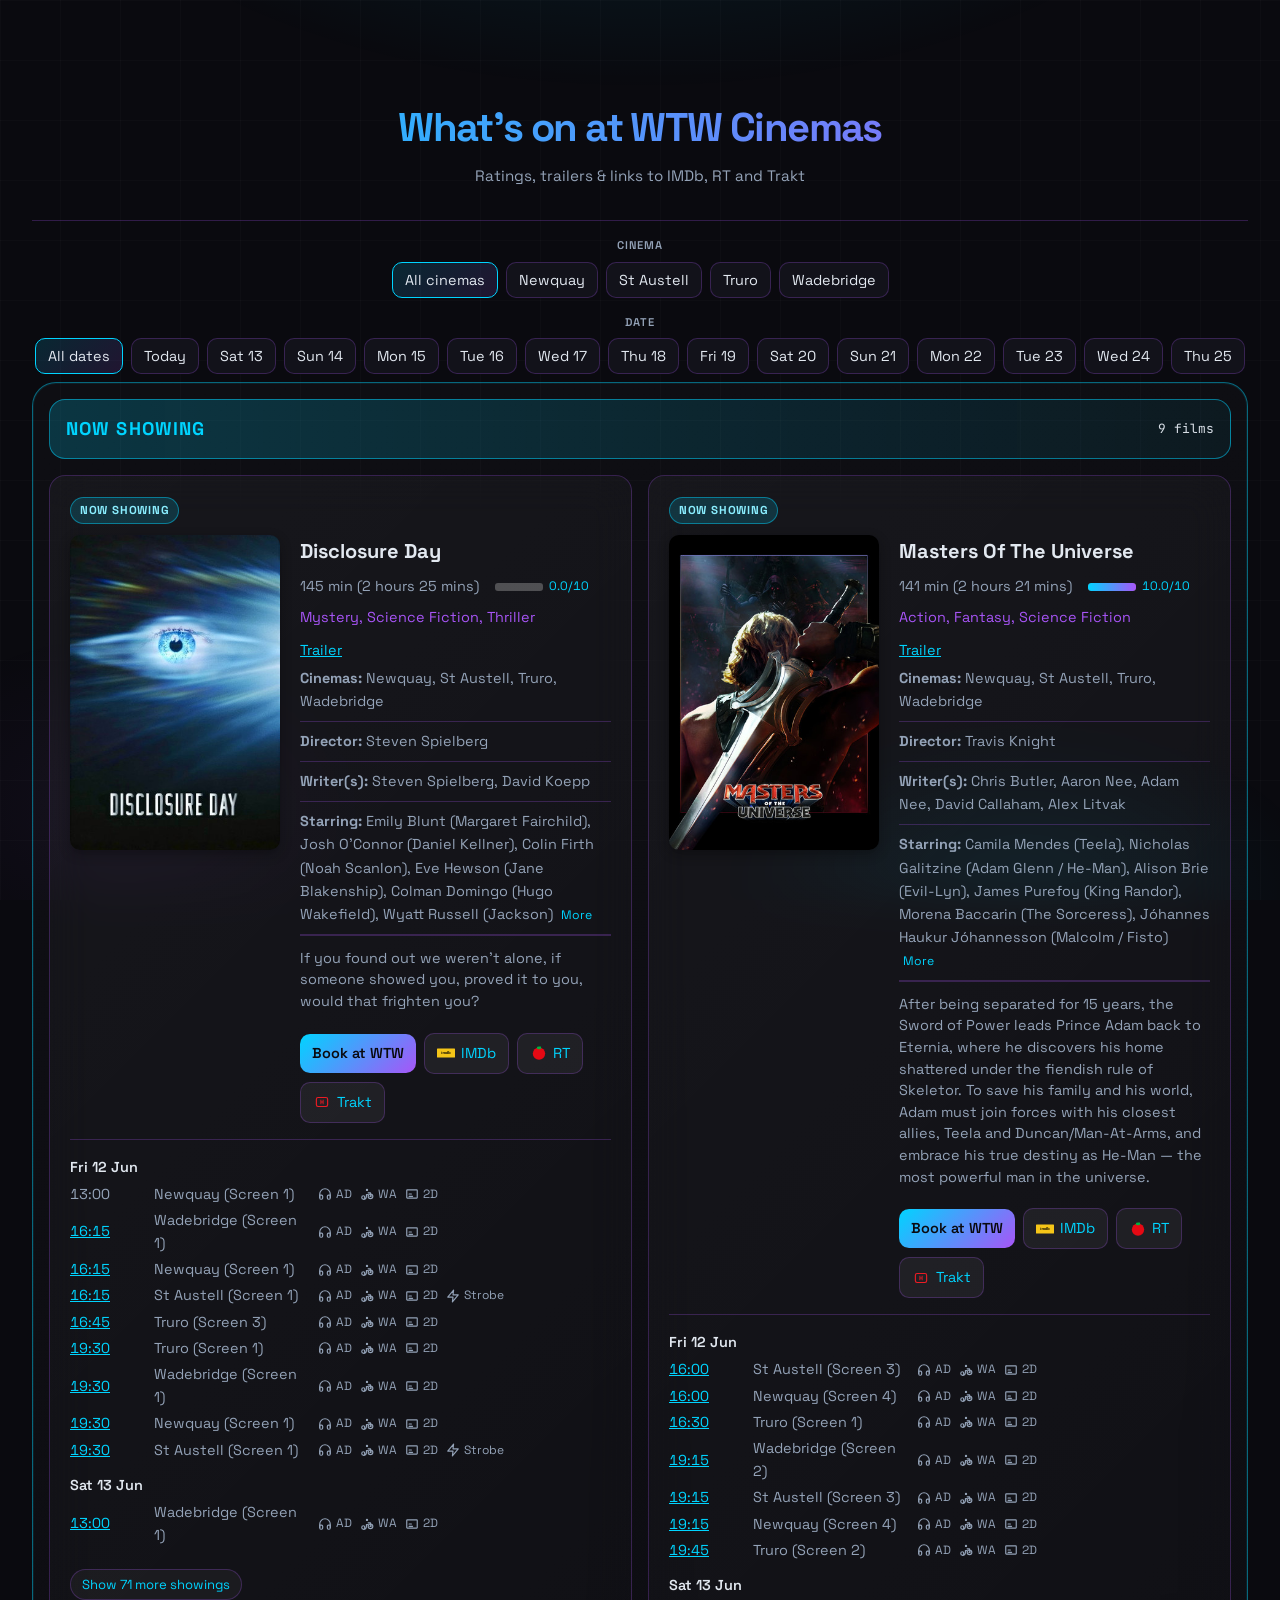
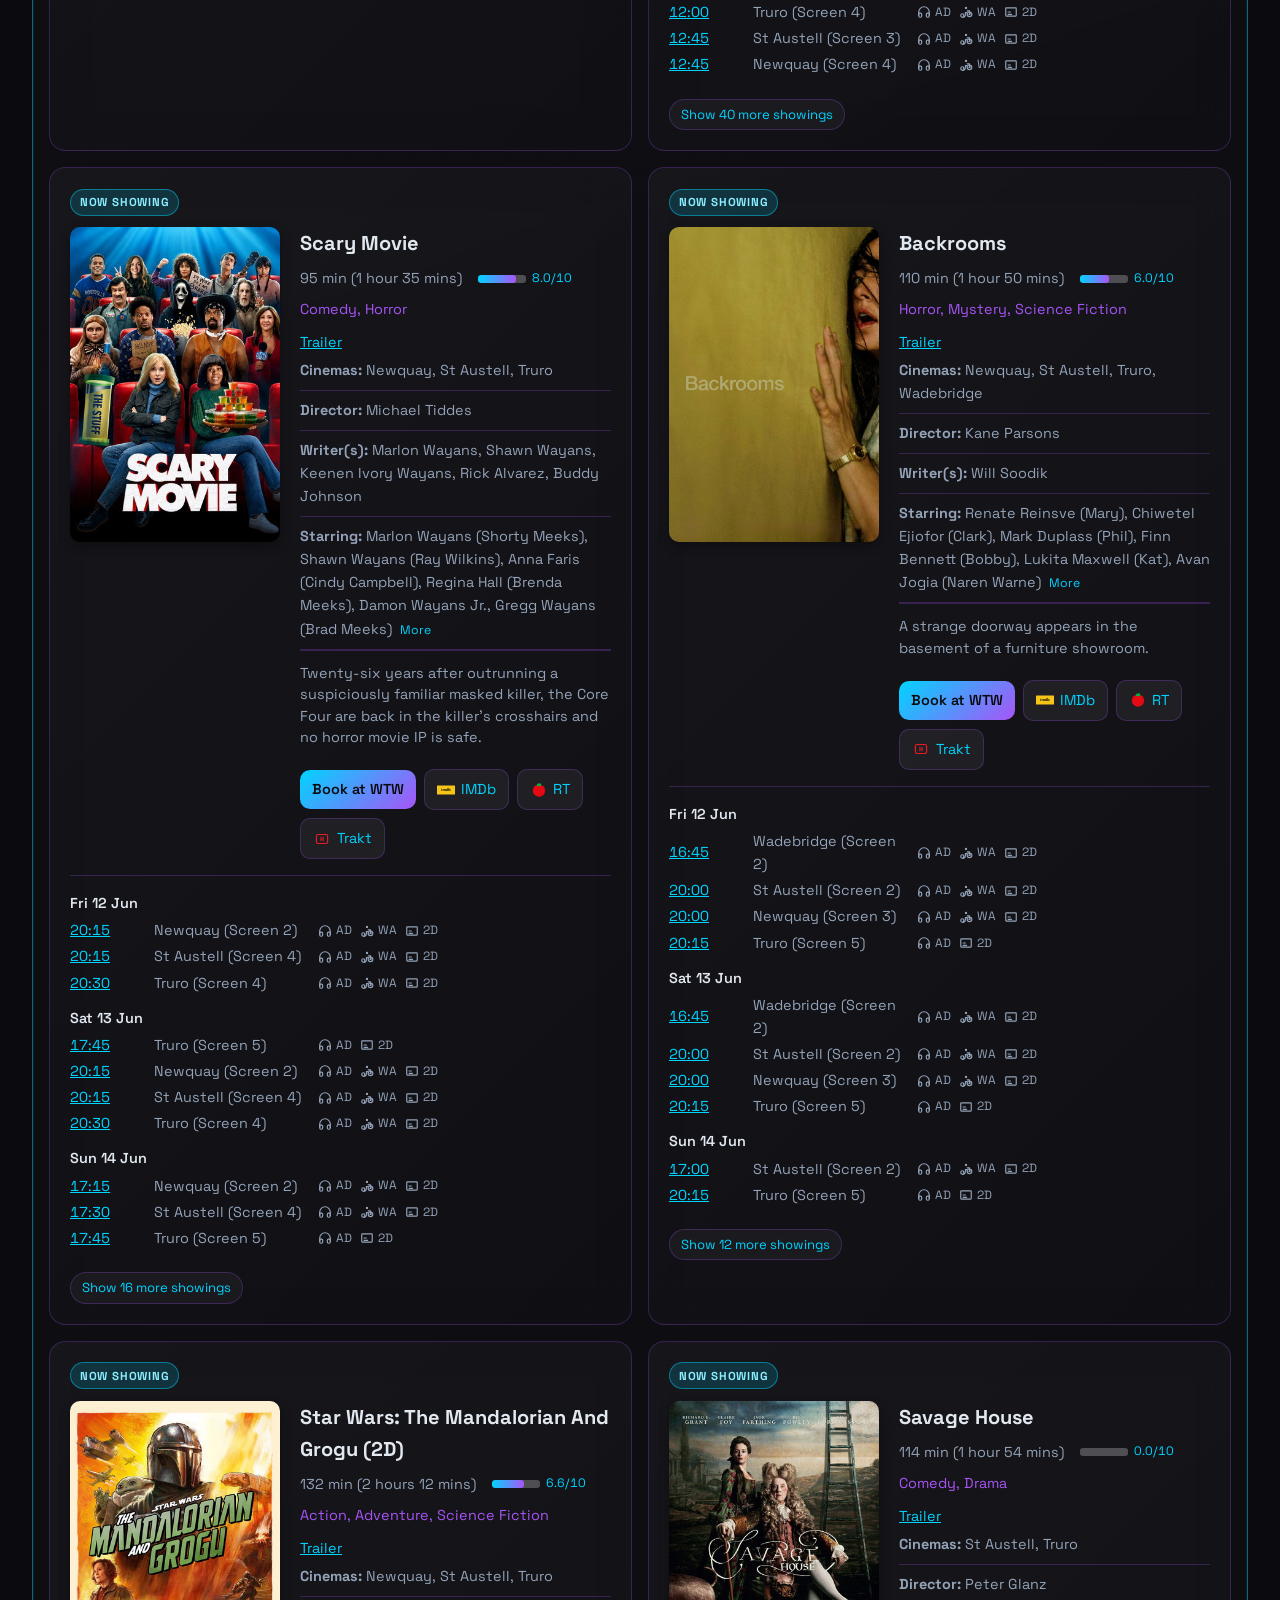
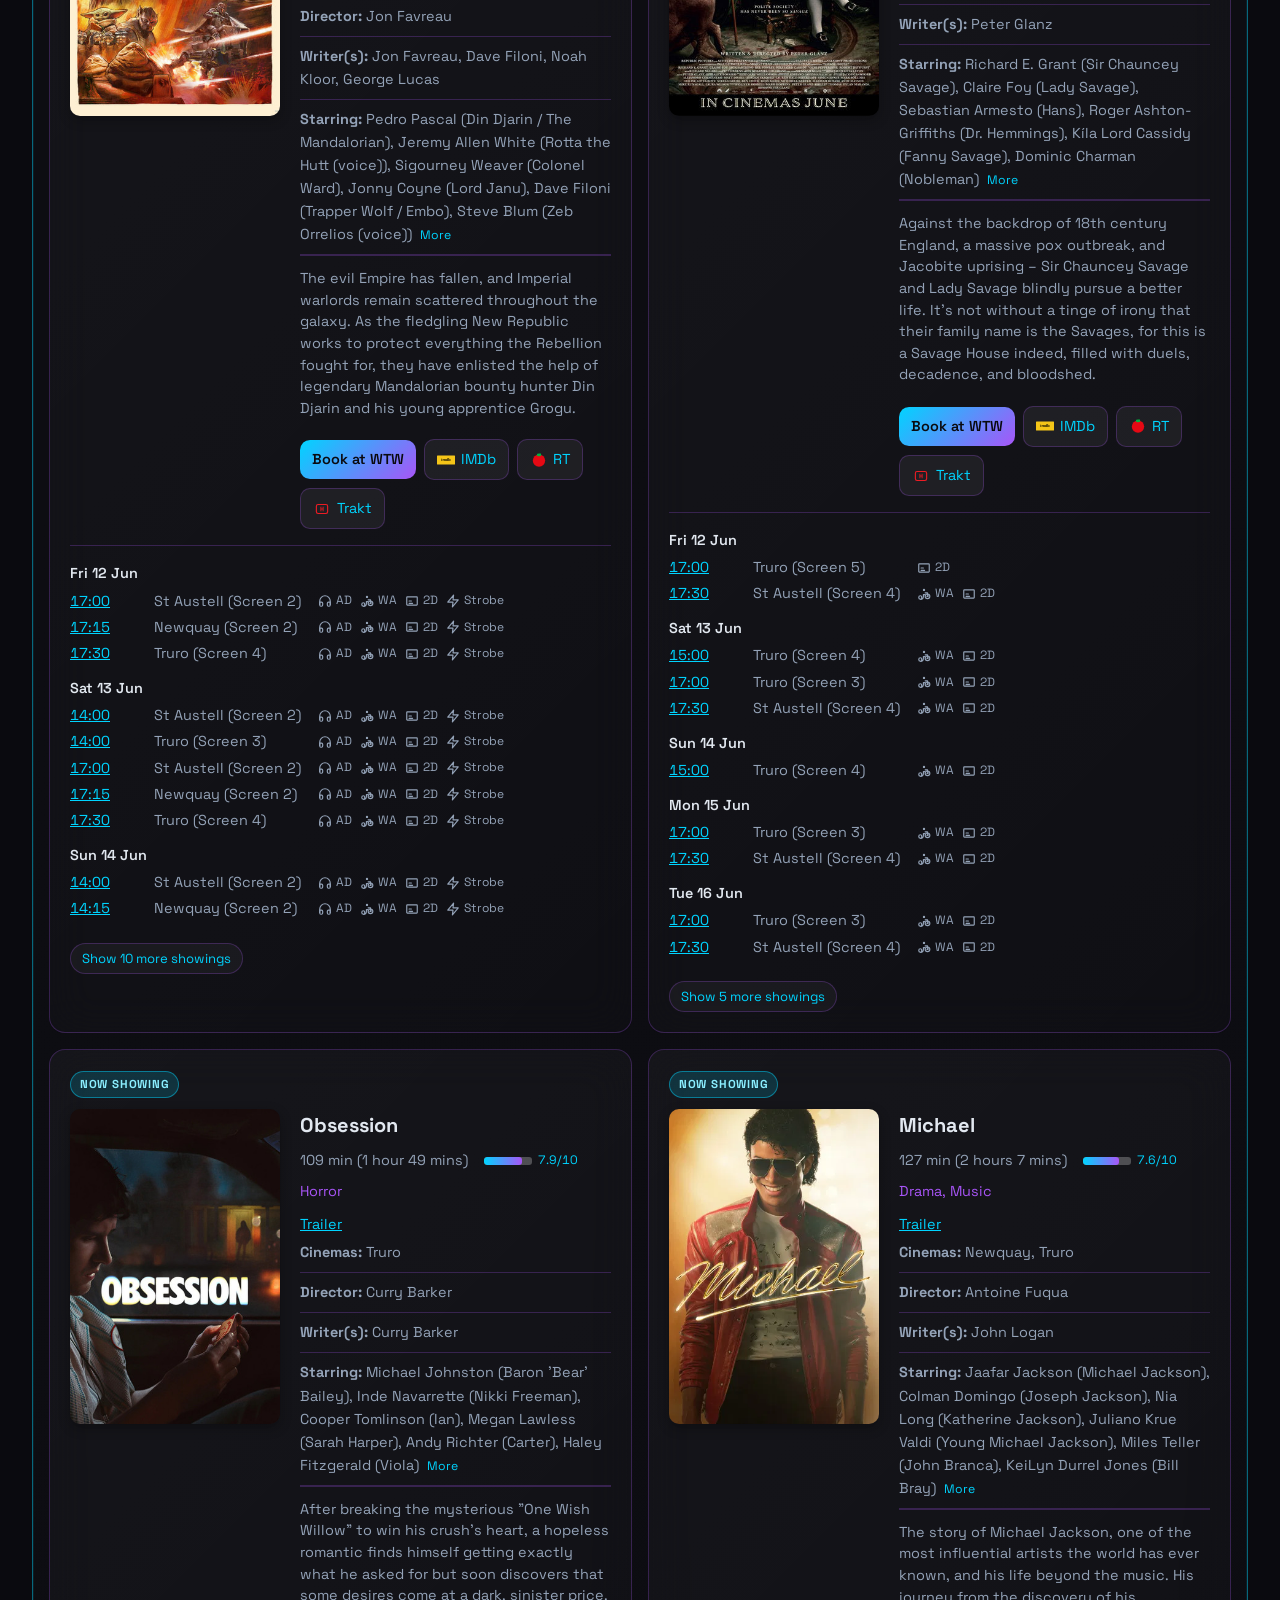
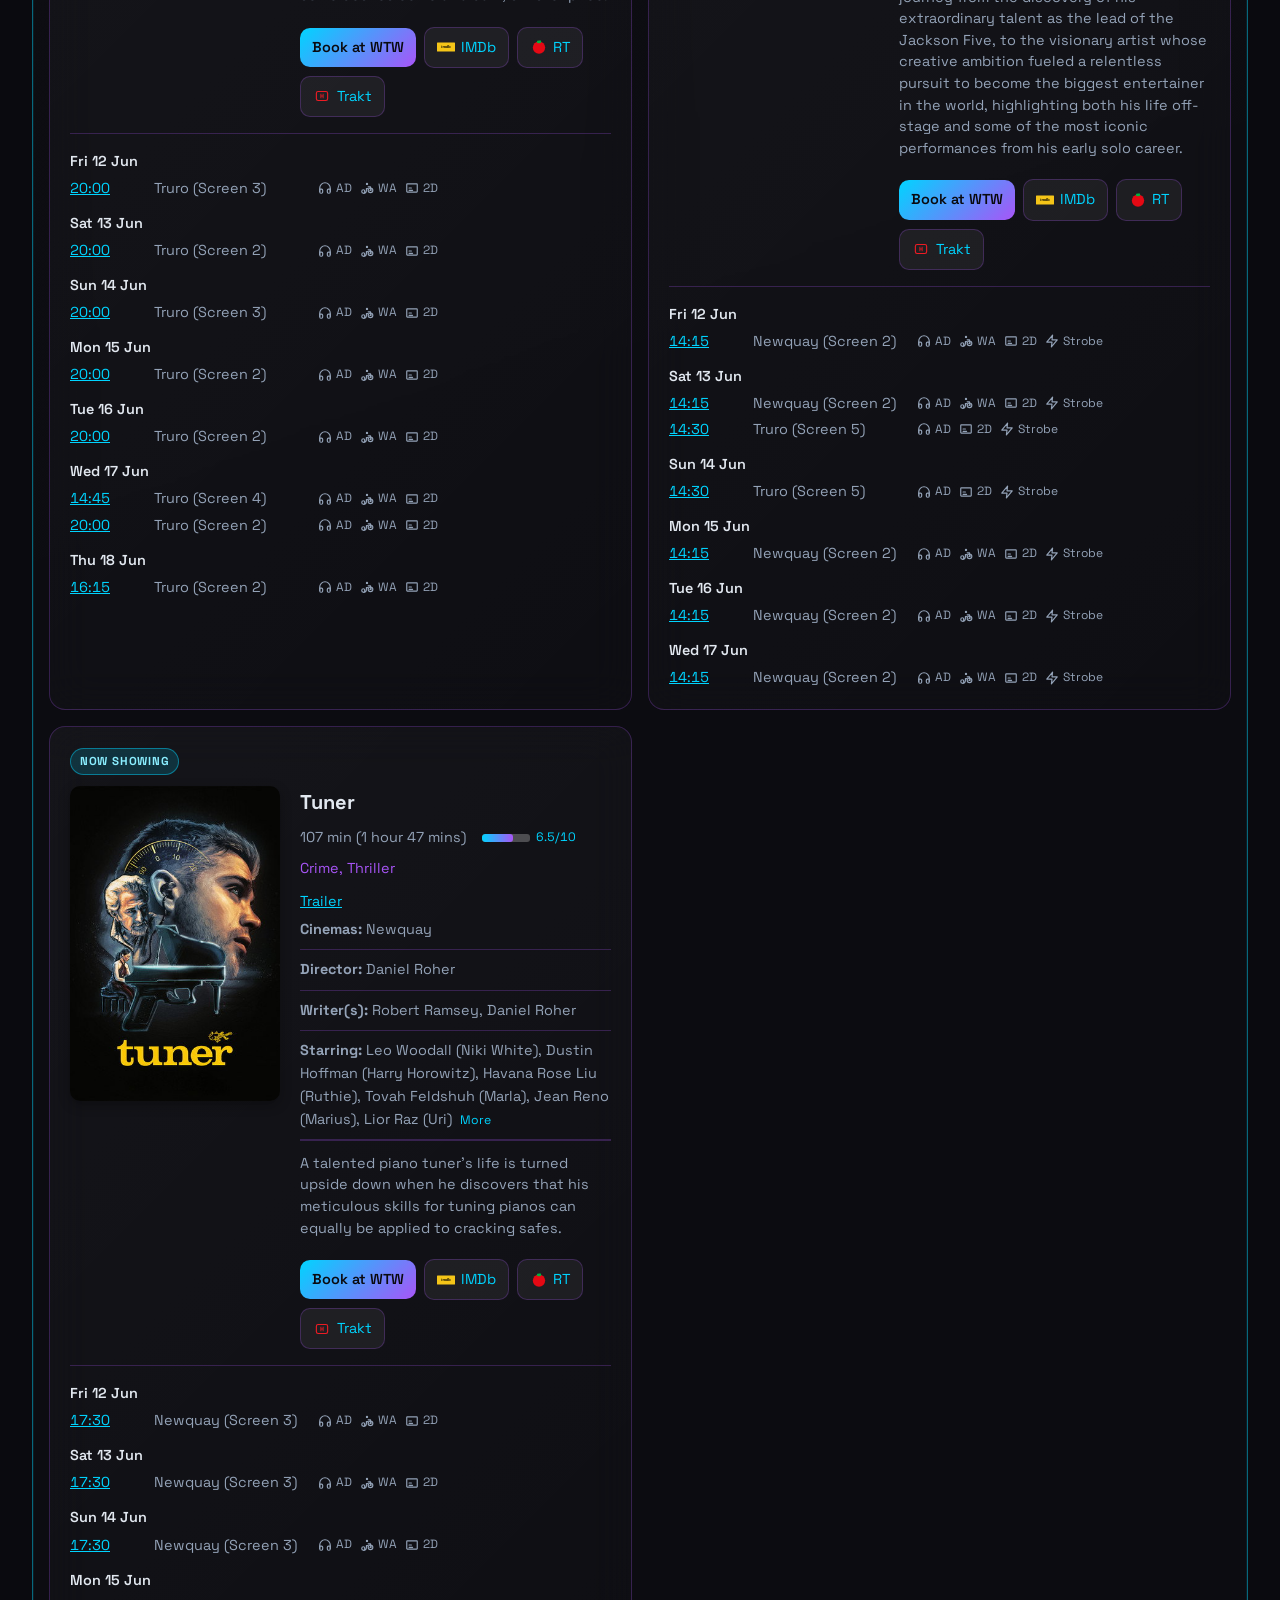
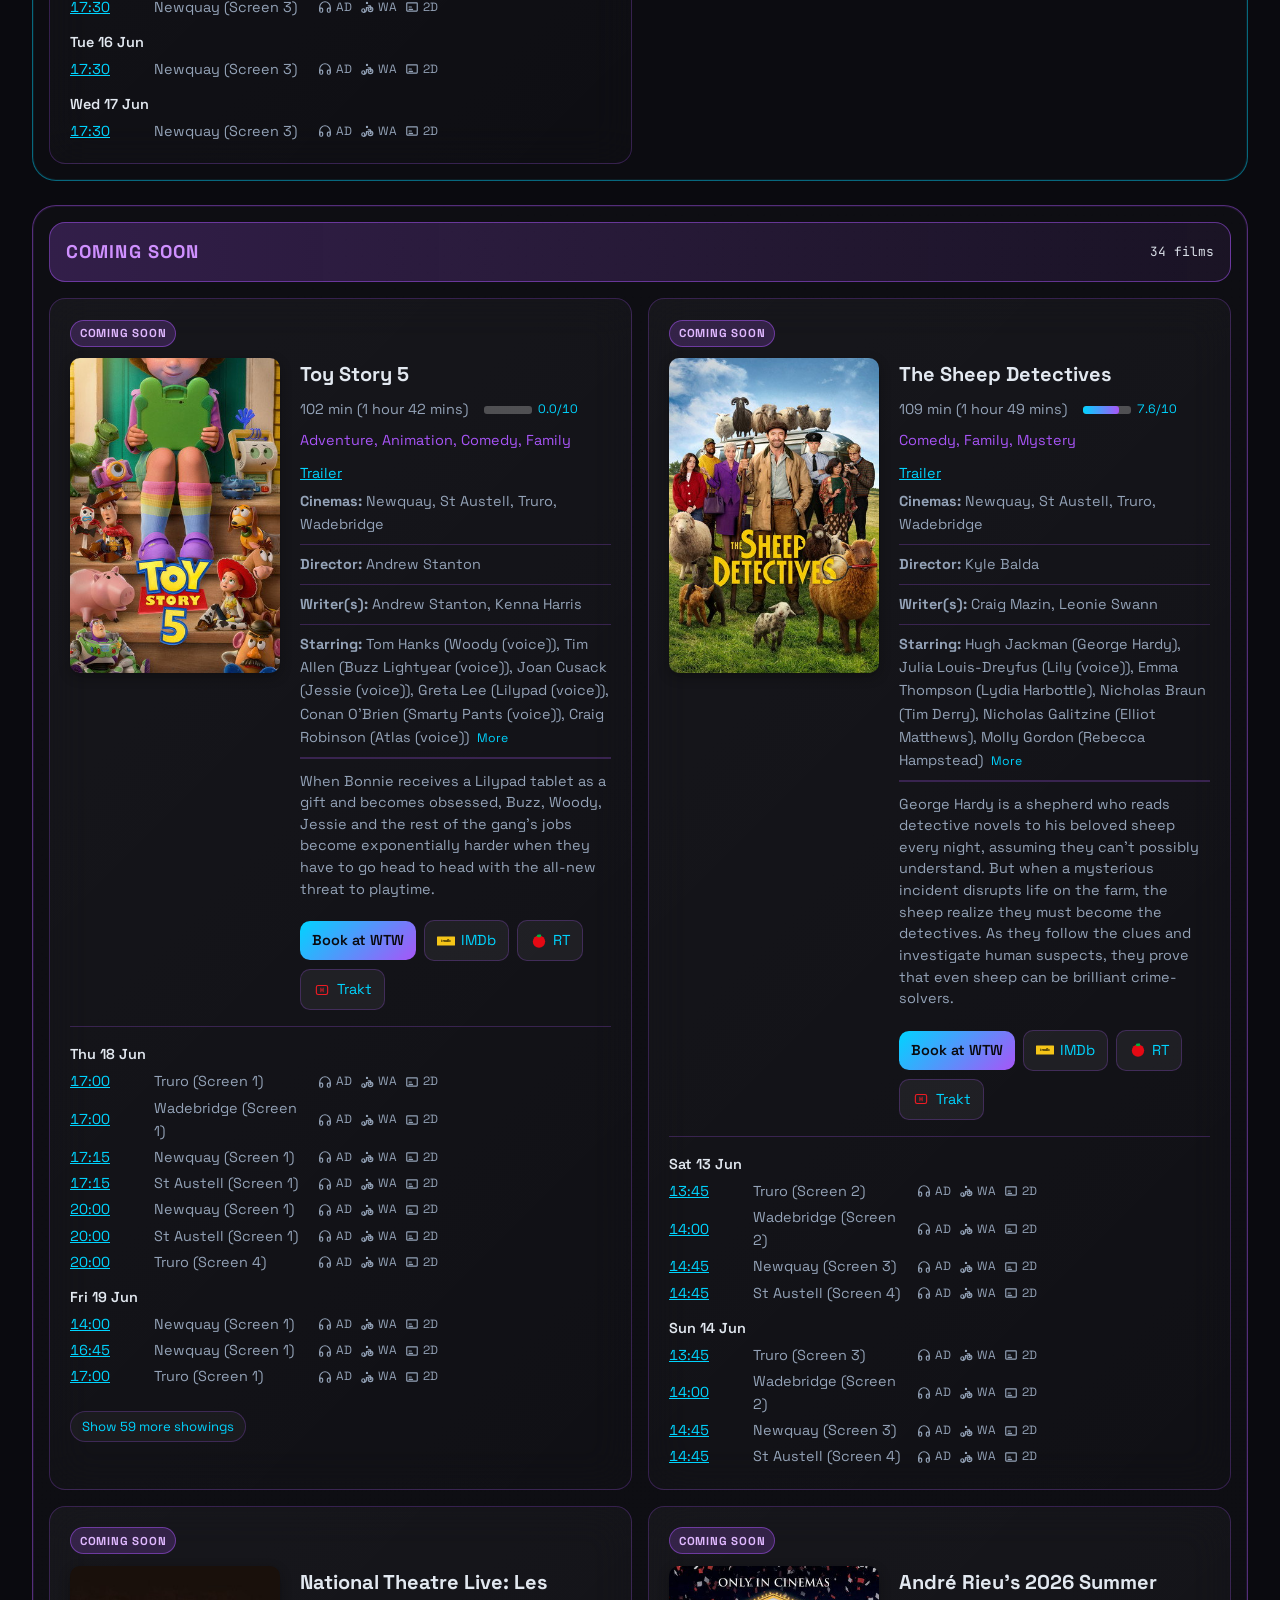
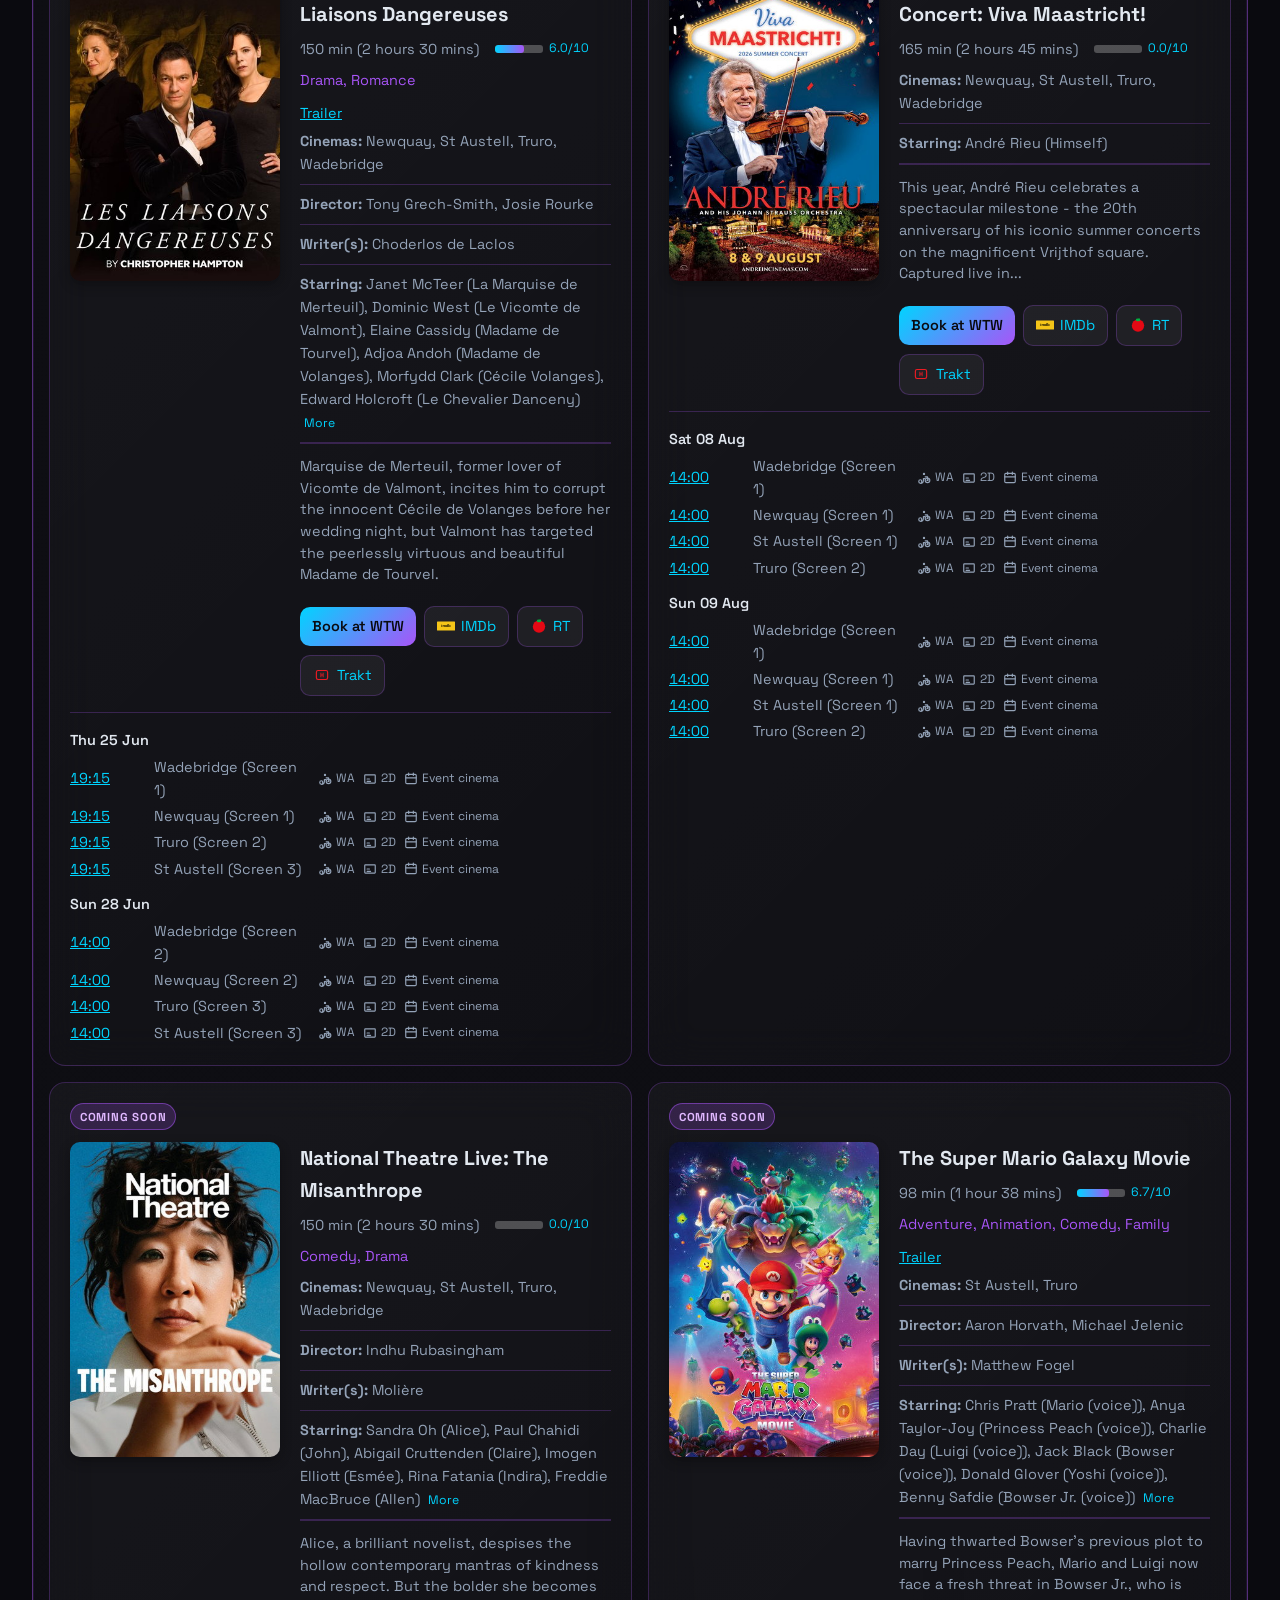
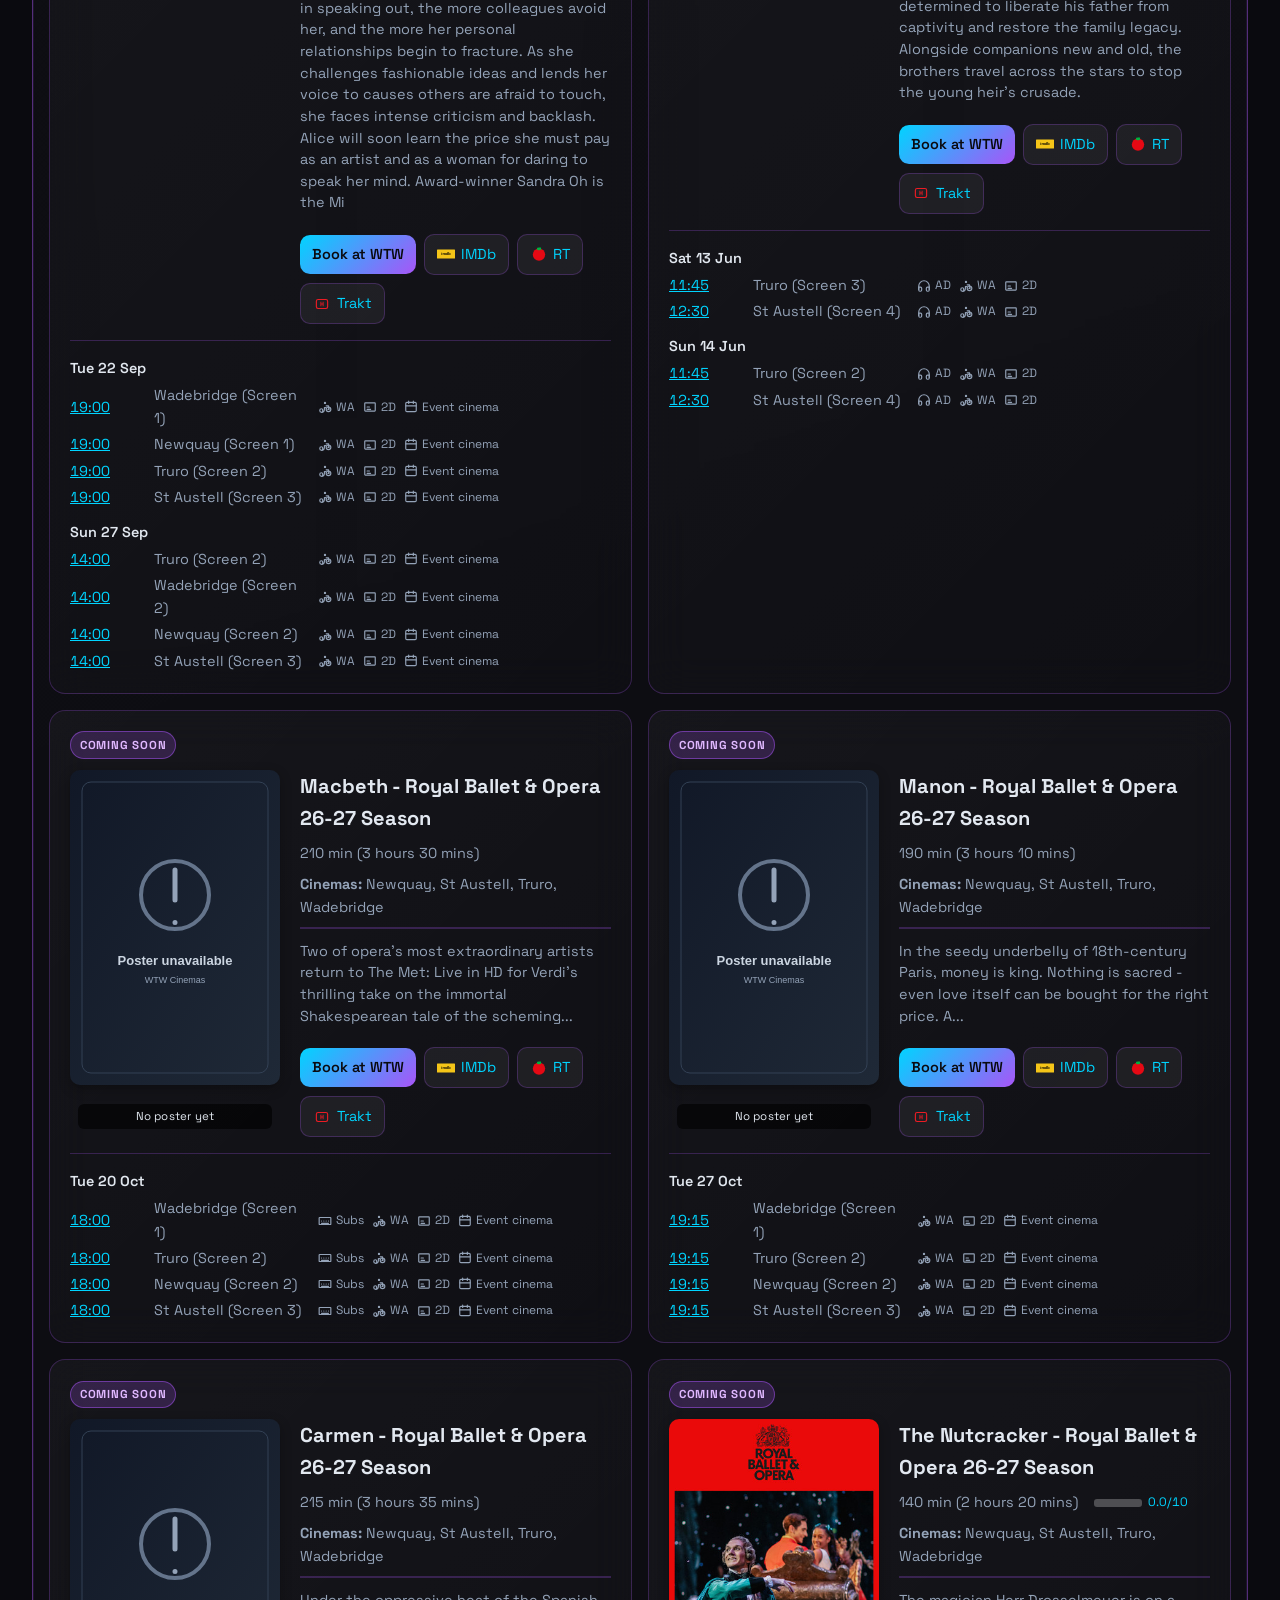
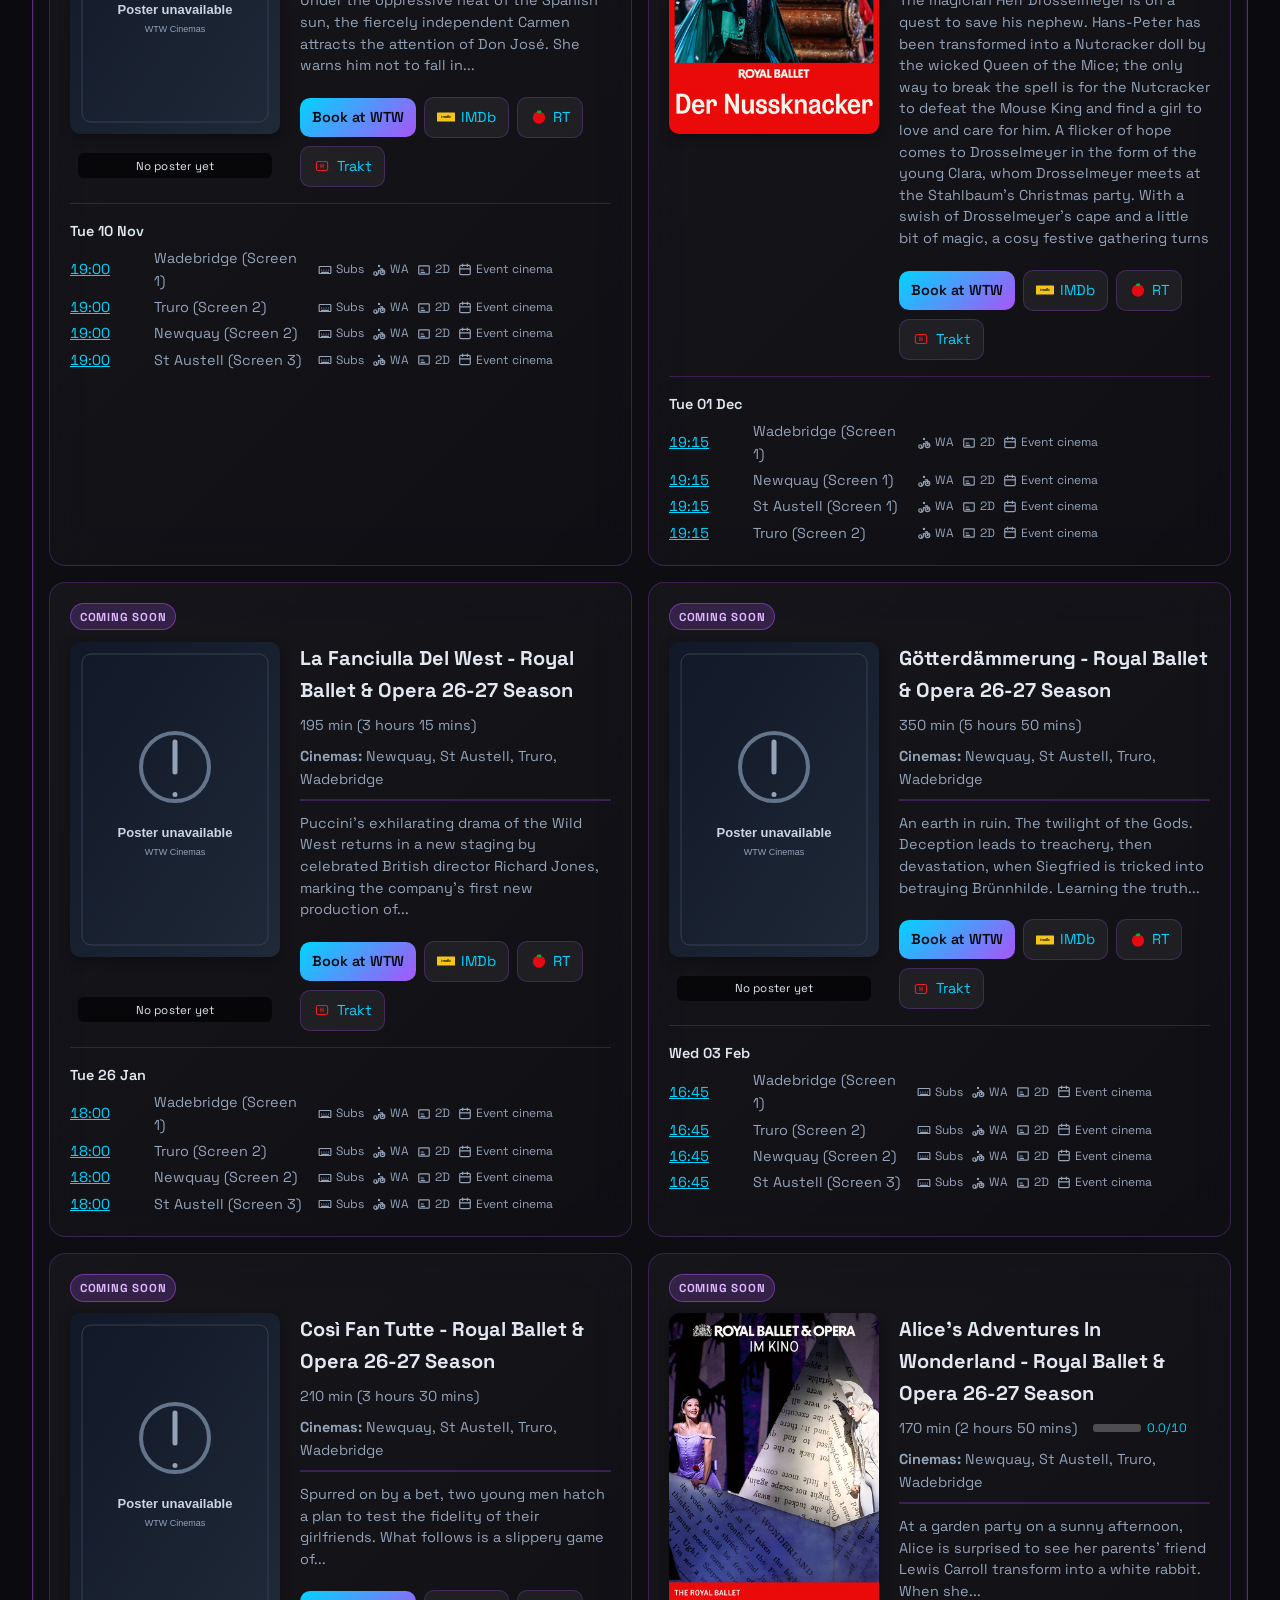
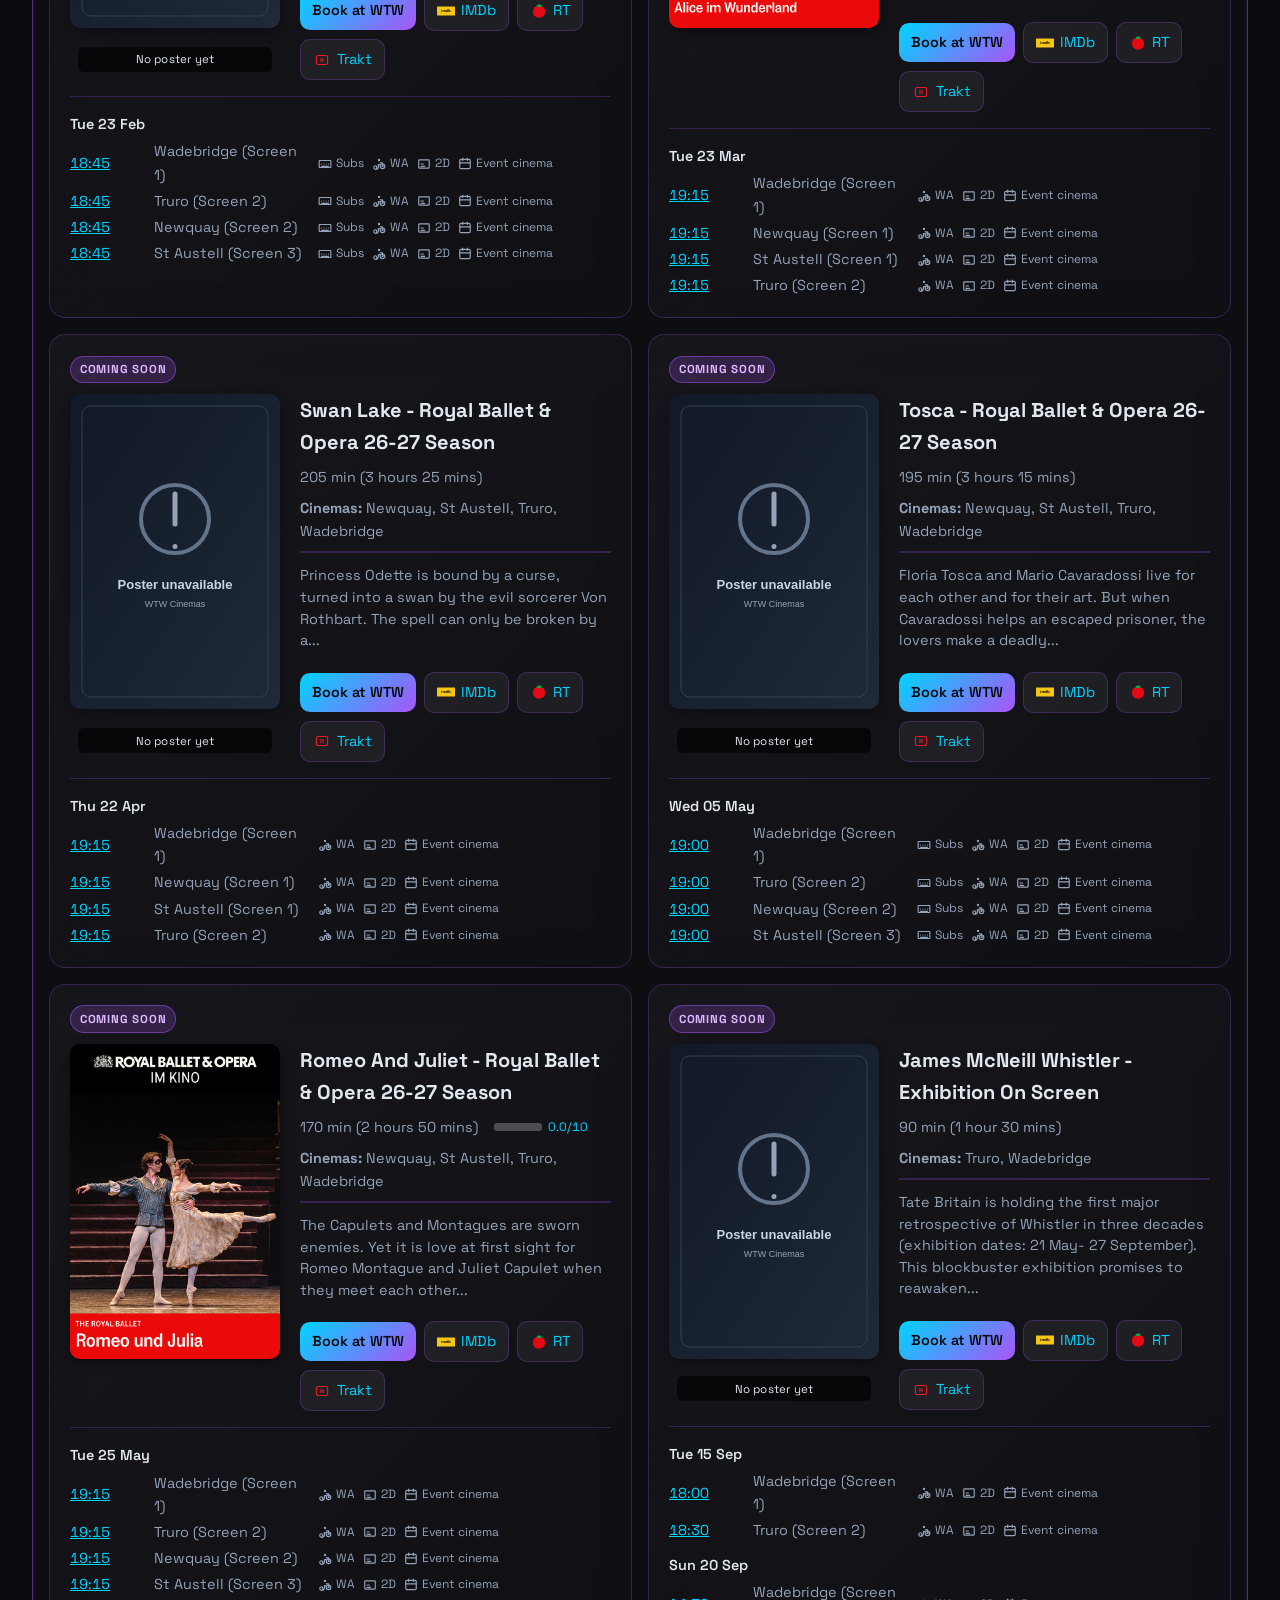
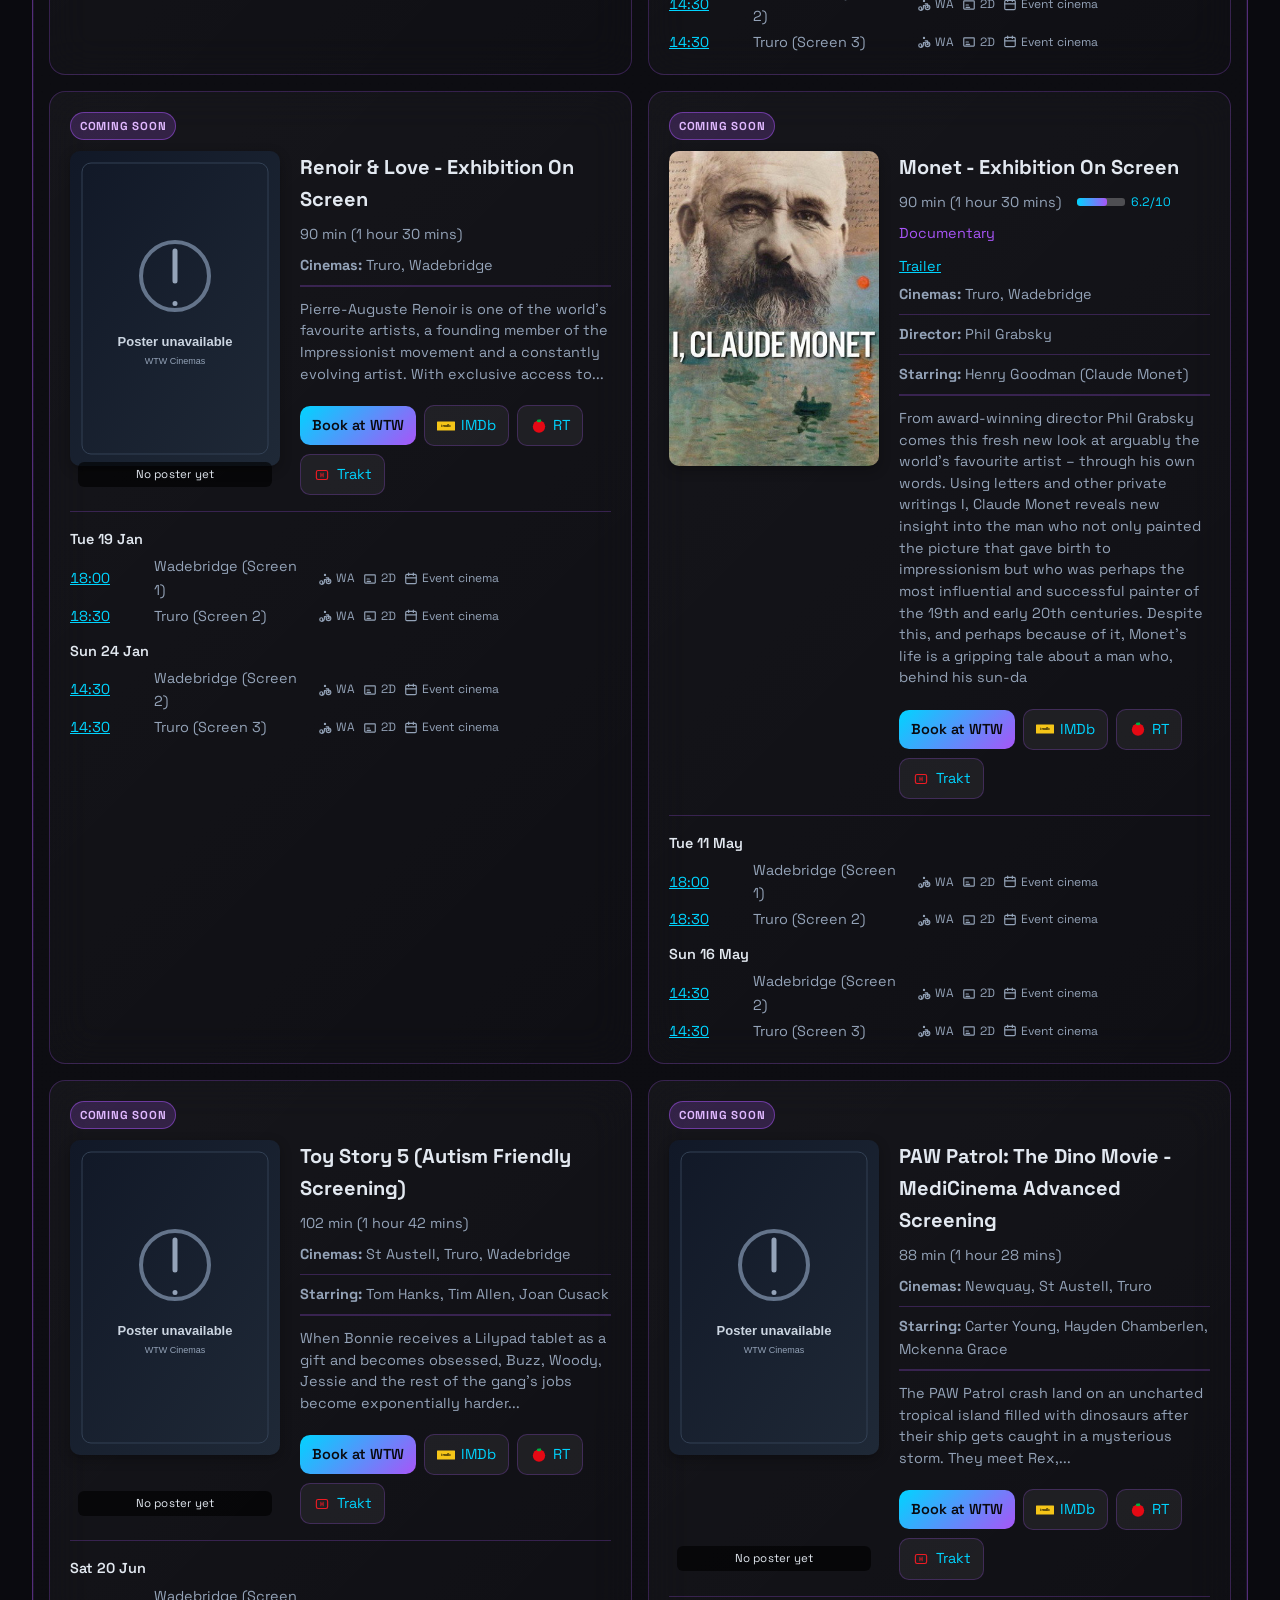
==== commit 8564d15b: "chore: update whats-on data and HTML" ====
--- a/docs/index.html
+++ b/docs/index.html
@@ -359,8 +359,7 @@
 <button type="button" class="tab tab-cinema" data-cinema="St Austell">St Austell</button>
 <button type="button" class="tab tab-cinema" data-cinema="Truro">Truro</button>
 <button type="button" class="tab tab-cinema" data-cinema="Wadebridge">Wadebridge</button></div></div><div class="tabs-wrap" role="group" aria-label="Filter by date"><div class="tabs-label">Date</div><div class="tabs"><button type="button" class="tab tab-date active" data-date="all">All dates</button>
-<button type="button" class="tab tab-date" data-date="2026-06-11">Today</button>
-<button type="button" class="tab tab-date" data-date="2026-06-12">Fri 12</button>
+<button type="button" class="tab tab-date" data-date="2026-06-12">Today</button>
 <button type="button" class="tab tab-date" data-date="2026-06-13">Sat 13</button>
 <button type="button" class="tab tab-date" data-date="2026-06-14">Sun 14</button>
 <button type="button" class="tab tab-date" data-date="2026-06-15">Mon 15</button>
@@ -372,15 +371,16 @@
 <button type="button" class="tab tab-date" data-date="2026-06-21">Sun 21</button>
 <button type="button" class="tab tab-date" data-date="2026-06-22">Mon 22</button>
 <button type="button" class="tab tab-date" data-date="2026-06-23">Tue 23</button>
-<button type="button" class="tab tab-date" data-date="2026-06-24">Wed 24</button></div></div></div>
+<button type="button" class="tab tab-date" data-date="2026-06-24">Wed 24</button>
+<button type="button" class="tab tab-date" data-date="2026-06-25">Thu 25</button></div></div></div>
     <main id="films" data-initial-showings="10"><section class="film-section film-section--now" data-section="now">
   <div class="section-title-wrap">
     <h3 class="section-title" data-section="now">Now Showing</h3>
-    <span class="section-count">7 films</span>
-  </div>
-
-<article class="film-card" data-dates="2026-06-11,2026-06-12,2026-06-13,2026-06-14,2026-06-15,2026-06-16,2026-06-17,2026-06-18,2026-06-19,2026-06-20,2026-06-22,2026-06-23,2026-06-24" data-cinemas="Newquay,St Austell,Truro,Wadebridge" data-status="now">
-  <script type="application/json" class="film-showtimes-full">{"v":1,"r":[["2026-06-11","13:00",1,"Lighthouse Cinema, Newquay","",["Audio Description","Wheelchair access","2D"]],["2026-06-11","16:15",1,"Lighthouse Cinema, Newquay","https://wtwcinemas.co.uk/book?performance=65929&screen=newquay",["Audio Description","Wheelchair access","2D"]],["2026-06-11","16:15",1,"White River Cinema, St Austell","https://wtwcinemas.co.uk/book?performance=77590&screen=staustell",["Audio Description","Wheelchair access","2D","Strobe Light warning"]],["2026-06-11","16:30",1,"Plaza Cinema, Truro","https://wtwcinemas.co.uk/book?performance=120838&screen=truro",["Audio Description","Wheelchair access","2D"]],["2026-06-11","19:15",1,"Regal Cinema, Wadebridge","https://wtwcinemas.co.uk/book?performance=28958&screen=wadebridge",["Audio Description","Wheelchair access","2D"]],["2026-06-11","19:30",1,"Lighthouse Cinema, Newquay","https://wtwcinemas.co.uk/book?performance=65930&screen=newquay",["Audio Description","Wheelchair access","2D"]],["2026-06-11","19:30",1,"White River Cinema, St Austell","https://wtwcinemas.co.uk/book?performance=77591&screen=staustell",["Audio Description","Wheelchair access","2D","Strobe Light warning"]],["2026-06-11","19:30",2,"Plaza Cinema, Truro","https://wtwcinemas.co.uk/book?performance=120859&screen=truro",["Audio Description","Wheelchair access","2D"]],["2026-06-12","13:00",1,"Lighthouse Cinema, Newquay","https://wtwcinemas.co.uk/book?performance=65975&screen=newquay",["Audio Description","Wheelchair access","2D"]],["2026-06-12","16:15",1,"Regal Cinema, Wadebridge","https://wtwcinemas.co.uk/book?performance=28964&screen=wadebridge",["Audio Description","Wheelchair access","2D"]],["2026-06-12","16:15",1,"Lighthouse Cinema, Newquay","https://wtwcinemas.co.uk/book?performance=65976&screen=newquay",["Audio Description","Wheelchair access","2D"]],["2026-06-12","16:15",1,"White River Cinema, St Austell","https://wtwcinemas.co.uk/book?performance=77595&screen=staustell",["Audio Description","Wheelchair access","2D","Strobe Light warning"]],["2026-06-12","16:45",3,"Plaza Cinema, Truro","https://wtwcinemas.co.uk/book?performance=120950&screen=truro",["Audio Description","Wheelchair access","2D"]],["2026-06-12","19:30",1,"Plaza Cinema, Truro","https://wtwcinemas.co.uk/book?performance=120921&screen=truro",["Audio Description","Wheelchair access","2D"]],["2026-06-12","19:30",1,"Regal Cinema, Wadebridge","https://wtwcinemas.co.uk/book?performance=28965&screen=wadebridge",["Audio Description","Wheelchair access","2D"]],["2026-06-12","19:30",1,"Lighthouse Cinema, Newquay","https://wtwcinemas.co.uk/book?performance=65977&screen=newquay",["Audio Description","Wheelchair access","2D"]],["2026-06-12","19:30",1,"White River Cinema, St Austell","https://wtwcinemas.co.uk/book?performance=77596&screen=staustell",["Audio Description","Wheelchair access","2D","Strobe Light warning"]],["2026-06-13","13:00",1,"Regal Cinema, Wadebridge","https://wtwcinemas.co.uk/book?performance=29000&screen=wadebridge",["Audio Description","Wheelchair access","2D"]],["2026-06-13","13:00",1,"Lighthouse Cinema, Newquay","https://wtwcinemas.co.uk/book?performance=65978&screen=newquay",["Audio Description","Wheelchair access","2D"]],["2026-06-13","13:00",1,"White River Cinema, St Austell","https://wtwcinemas.co.uk/book?performance=77599&screen=staustell",["Audio Description","Wheelchair access","2D","Strobe Light warning"]],["2026-06-13","13:15",1,"Plaza Cinema, Truro","https://wtwcinemas.co.uk/book?performance=120918&screen=truro",["Audio Description","Wheelchair access","2D"]],["2026-06-13","16:15",1,"Regal Cinema, Wadebridge","https://wtwcinemas.co.uk/book?performance=28966&screen=wadebridge",["Audio Description","Wheelchair access","2D"]],["2026-06-13","16:15",1,"Lighthouse Cinema, Newquay","https://wtwcinemas.co.uk/book?performance=65979&screen=newquay",["Audio Description","Wheelchair access","2D"]],["2026-06-13","16:15",1,"White River Cinema, St Austell","https://wtwcinemas.co.uk/book?performance=77597&screen=staustell",["Audio Description","Wheelchair access","2D","Strobe Light warning"]],["2026-06-13","16:45",2,"Plaza Cinema, Truro","https://wtwcinemas.co.uk/book?performance=120938&screen=truro",["Audio Description","Wheelchair access","2D"]],["2026-06-13","19:30",1,"Plaza Cinema, Truro","https://wtwcinemas.co.uk/book?performance=120923&screen=truro",["Audio Description","Wheelchair access","2D"]],["2026-06-13","19:30",1,"Regal Cinema, Wadebridge","https://wtwcinemas.co.uk/book?performance=28967&screen=wadebridge",["Audio Description","Wheelchair access","2D"]],["2026-06-13","19:30",1,"Lighthouse Cinema, Newquay","https://wtwcinemas.co.uk/book?performance=65980&screen=newquay",["Audio Description","Wheelchair access","2D"]],["2026-06-13","19:30",1,"White River Cinema, St Austell","https://wtwcinemas.co.uk/book?performance=77598&screen=staustell",["Audio Description","Wheelchair access","2D","Strobe Light warning"]],["2026-06-14","13:00",1,"Regal Cinema, Wadebridge","https://wtwcinemas.co.uk/book?performance=29004&screen=wadebridge",["Audio Description","Wheelchair access","2D"]],["2026-06-14","13:00",1,"Lighthouse Cinema, Newquay","https://wtwcinemas.co.uk/book?performance=65981&screen=newquay",["Audio Description","Wheelchair access","2D"]],["2026-06-14","13:00",1,"White River Cinema, St Austell","https://wtwcinemas.co.uk/book?performance=77602&screen=staustell",["Audio Description","Wheelchair access","2D","Strobe Light warning"]],["2026-06-14","13:15",1,"Plaza Cinema, Truro","https://wtwcinemas.co.uk/book?performance=120919&screen=truro",["Audio Description","Wheelchair access","2D"]],["2026-06-14","16:15",1,"Regal Cinema, Wadebridge","https://wtwcinemas.co.uk/book?performance=28968&screen=wadebridge",["Audio Description","Wheelchair access","2D"]],["2026-06-14","16:15",1,"Lighthouse Cinema, Newquay","https://wtwcinemas.co.uk/book?performance=65982&screen=newquay",["Audio Description","Wheelchair access","2D"]],["2026-06-14","16:15",1,"White River Cinema, St Austell","https://wtwcinemas.co.uk/book?performance=77600&screen=staustell",["Audio Description","Wheelchair access","2D","Strobe Light warning"]],["2026-06-14","16:45",3,"Plaza Cinema, Truro","https://wtwcinemas.co.uk/book?performance=120951&screen=truro",["Audio Description","Wheelchair access","2D"]],["2026-06-14","19:30",1,"Plaza Cinema, Truro","https://wtwcinemas.co.uk/book?performance=120925&screen=truro",["Audio Description","Wheelchair access","2D"]],["2026-06-15","13:00",1,"Lighthouse Cinema, Newquay","https://wtwcinemas.co.uk/book?performance=65984&screen=newquay",["Audio Description","Wheelchair access","2D"]],["2026-06-15","16:15",1,"Regal Cinema, Wadebridge","https://wtwcinemas.co.uk/book?performance=28970&screen=wadebridge",["Audio Description","Wheelchair access","2D"]],["2026-06-15","16:15",1,"Lighthouse Cinema, Newquay","https://wtwcinemas.co.uk/book?performance=65985&screen=newquay",["Audio Description","Wheelchair access","2D"]],["2026-06-15","16:15",1,"White River Cinema, St Austell","https://wtwcinemas.co.uk/book?performance=77603&screen=staustell",["Audio Description","Wheelchair access","2D","Strobe Light warning"]],["2026-06-15","16:45",2,"Plaza Cinema, Truro","https://wtwcinemas.co.uk/book?performance=120939&screen=truro",["Audio Description","Wheelchair access","2D"]],["2026-06-15","19:30",1,"Plaza Cinema, Truro","https://wtwcinemas.co.uk/book?performance=120927&screen=truro",["Audio Description","Wheelchair access","2D"]],["2026-06-15","19:30",1,"Regal Cinema, Wadebridge","https://wtwcinemas.co.uk/book?performance=28971&screen=wadebridge",["Audio Description","Wheelchair access","2D"]],["2026-06-15","19:30",1,"Lighthouse Cinema, Newquay","https://wtwcinemas.co.uk/book?performance=65986&screen=newquay",["Audio Description","Wheelchair access","2D"]],["2026-06-15","19:30",1,"White River Cinema, St Austell","https://wtwcinemas.co.uk/book?performance=77604&screen=staustell",["Audio Description","Wheelchair access","2D","Strobe Light warning"]],["2026-06-16","13:00",1,"Lighthouse Cinema, Newquay","https://wtwcinemas.co.uk/book?performance=65987&screen=newquay",["Audio Description","Wheelchair access","2D"]],["2026-06-16","16:15",1,"Regal Cinema, Wadebridge","https://wtwcinemas.co.uk/book?performance=28972&screen=wadebridge",["Audio Description","Wheelchair access","2D"]],["2026-06-16","16:15",1,"Lighthouse Cinema, Newquay","https://wtwcinemas.co.uk/book?performance=65988&screen=newquay",["Audio Description","Wheelchair access","2D"]],["2026-06-16","16:15",1,"White River Cinema, St Austell","https://wtwcinemas.co.uk/book?performance=77605&screen=staustell",["Audio Description","Wheelchair access","2D","Strobe Light warning"]],["2026-06-16","16:45",2,"Plaza Cinema, Truro","https://wtwcinemas.co.uk/book?performance=120940&screen=truro",["Audio Description","Wheelchair access","2D"]],["2026-06-16","19:30",1,"Plaza Cinema, Truro","https://wtwcinemas.co.uk/book?performance=120929&screen=truro",["Audio Description","Wheelchair access","2D"]],["2026-06-16","19:30",1,"Regal Cinema, Wadebridge","https://wtwcinemas.co.uk/book?performance=28973&screen=wadebridge",["Audio Description","Wheelchair access","2D"]],["2026-06-16","19:30",1,"Lighthouse Cinema, Newquay","https://wtwcinemas.co.uk/book?performance=66045&screen=newquay",["Audio Description","Wheelchair access","2D"]],["2026-06-16","19:30",1,"White River Cinema, St Austell","https://wtwcinemas.co.uk/book?performance=77606&screen=staustell",["Audio Description","Wheelchair access","2D","Strobe Light warning"]],["2026-06-17","13:00",1,"Lighthouse Cinema, Newquay","https://wtwcinemas.co.uk/book?performance=65989&screen=newquay",["Audio Description","Wheelchair access","2D"]],["2026-06-17","13:15",2,"Plaza Cinema, Truro","https://wtwcinemas.co.uk/book?performance=120937&screen=truro",["Audio Description","Wheelchair access","2D"]],["2026-06-17","16:15",1,"Regal Cinema, Wadebridge","https://wtwcinemas.co.uk/book?performance=28974&screen=wadebridge",["Audio Description","Wheelchair access","2D"]],["2026-06-17","16:15",1,"Lighthouse Cinema, Newquay","https://wtwcinemas.co.uk/book?performance=65990&screen=newquay",["Audio Description","Wheelchair access","2D"]],["2026-06-17","16:15",1,"White River Cinema, St Austell","https://wtwcinemas.co.uk/book?performance=77607&screen=staustell",["Audio Description","Wheelchair access","2D","Strobe Light warning"]],["2026-06-17","16:45",2,"Plaza Cinema, Truro","https://wtwcinemas.co.uk/book?performance=120941&screen=truro",["Audio Description","Wheelchair access","2D"]],["2026-06-17","19:30",1,"Plaza Cinema, Truro","https://wtwcinemas.co.uk/book?performance=120931&screen=truro",["Audio Description","Wheelchair access","2D"]],["2026-06-17","19:30",1,"Regal Cinema, Wadebridge","https://wtwcinemas.co.uk/book?performance=28975&screen=wadebridge",["Audio Description","Wheelchair access","2D"]],["2026-06-17","19:30",1,"Lighthouse Cinema, Newquay","https://wtwcinemas.co.uk/book?performance=65991&screen=newquay",["Audio Description","Wheelchair access","2D"]],["2026-06-17","19:30",1,"White River Cinema, St Austell","https://wtwcinemas.co.uk/book?performance=77664&screen=staustell",["Audio Description","Wheelchair access","2D","Strobe Light warning"]],["2026-06-18","13:00",2,"Lighthouse Cinema, Newquay","https://wtwcinemas.co.uk/book?performance=66061&screen=newquay",["Audio Description","Wheelchair access","2D"]],["2026-06-18","16:15",2,"Regal Cinema, Wadebridge","https://wtwcinemas.co.uk/book?performance=29014&screen=wadebridge",["Audio Description","Wheelchair access","2D"]],["2026-06-18","16:15",2,"Lighthouse Cinema, Newquay","https://wtwcinemas.co.uk/book?performance=66062&screen=newquay",["Audio Description","Wheelchair access","2D"]],["2026-06-18","16:15",2,"White River Cinema, St Austell","https://wtwcinemas.co.uk/book?performance=77611&screen=staustell",["Audio Description","Wheelchair access","2D","Strobe Light warning"]],["2026-06-18","16:45",3,"Plaza Cinema, Truro","https://wtwcinemas.co.uk/book?performance=120964&screen=truro",["Audio Description","Subtitles","Wheelchair access","2D"]],["2026-06-18","19:30",1,"Plaza Cinema, Truro","https://wtwcinemas.co.uk/book?performance=120933&screen=truro",["Audio Description","Wheelchair access","2D"]],["2026-06-18","19:30",1,"Regal Cinema, Wadebridge","https://wtwcinemas.co.uk/book?performance=28977&screen=wadebridge",["Audio Description","Wheelchair access","2D"]],["2026-06-18","19:30",2,"Lighthouse Cinema, Newquay","https://wtwcinemas.co.uk/book?performance=66063&screen=newquay",["Audio Description","Wheelchair access","2D"]],["2026-06-18","19:30",2,"White River Cinema, St Austell","https://wtwcinemas.co.uk/book?performance=77612&screen=staustell",["Audio Description","Wheelchair access","2D","Strobe Light warning"]],["2026-06-19","19:30",1,"Regal Cinema, Wadebridge","https://wtwcinemas.co.uk/book?performance=28979&screen=wadebridge",["Audio Description","Wheelchair access","2D"]],["2026-06-20","19:30",1,"Regal Cinema, Wadebridge","https://wtwcinemas.co.uk/book?performance=28982&screen=wadebridge",["Audio Description","Wheelchair access","2D"]],["2026-06-22","19:30",1,"Regal Cinema, Wadebridge","https://wtwcinemas.co.uk/book?performance=28990&screen=wadebridge",["Audio Description","Wheelchair access","2D"]],["2026-06-23","19:30",1,"Regal Cinema, Wadebridge","https://wtwcinemas.co.uk/book?performance=28993&screen=wadebridge",["Audio Description","Wheelchair access","2D"]],["2026-06-24","19:30",1,"Regal Cinema, Wadebridge","https://wtwcinemas.co.uk/book?performance=28996&screen=wadebridge",["Audio Description","Wheelchair access","2D"]]]}</script>
+    <span class="section-count">9 films</span>
+  </div>
+
+<article class="film-card" data-dates="2026-06-12,2026-06-13,2026-06-14,2026-06-15,2026-06-16,2026-06-17,2026-06-18,2026-06-19,2026-06-20,2026-06-21,2026-06-22,2026-06-23,2026-06-24,2026-06-25" data-cinemas="Newquay,St Austell,Truro,Wadebridge" data-status="now">
+  <script type="application/json" class="film-showtimes-full">{"v":1,"r":[["2026-06-12","13:00",1,"Lighthouse Cinema, Newquay","",["Audio Description","Wheelchair access","2D"]],["2026-06-12","16:15",1,"Regal Cinema, Wadebridge","https://wtwcinemas.co.uk/book?performance=28964&screen=wadebridge",["Audio Description","Wheelchair access","2D"]],["2026-06-12","16:15",1,"Lighthouse Cinema, Newquay","https://wtwcinemas.co.uk/book?performance=65976&screen=newquay",["Audio Description","Wheelchair access","2D"]],["2026-06-12","16:15",1,"White River Cinema, St Austell","https://wtwcinemas.co.uk/book?performance=77595&screen=staustell",["Audio Description","Wheelchair access","2D","Strobe Light warning"]],["2026-06-12","16:45",3,"Plaza Cinema, Truro","https://wtwcinemas.co.uk/book?performance=120950&screen=truro",["Audio Description","Wheelchair access","2D"]],["2026-06-12","19:30",1,"Plaza Cinema, Truro","https://wtwcinemas.co.uk/book?performance=120921&screen=truro",["Audio Description","Wheelchair access","2D"]],["2026-06-12","19:30",1,"Regal Cinema, Wadebridge","https://wtwcinemas.co.uk/book?performance=28965&screen=wadebridge",["Audio Description","Wheelchair access","2D"]],["2026-06-12","19:30",1,"Lighthouse Cinema, Newquay","https://wtwcinemas.co.uk/book?performance=65977&screen=newquay",["Audio Description","Wheelchair access","2D"]],["2026-06-12","19:30",1,"White River Cinema, St Austell","https://wtwcinemas.co.uk/book?performance=77596&screen=staustell",["Audio Description","Wheelchair access","2D","Strobe Light warning"]],["2026-06-13","13:00",1,"Regal Cinema, Wadebridge","https://wtwcinemas.co.uk/book?performance=29000&screen=wadebridge",["Audio Description","Wheelchair access","2D"]],["2026-06-13","13:00",1,"Lighthouse Cinema, Newquay","https://wtwcinemas.co.uk/book?performance=65978&screen=newquay",["Audio Description","Wheelchair access","2D"]],["2026-06-13","13:00",1,"White River Cinema, St Austell","https://wtwcinemas.co.uk/book?performance=77599&screen=staustell",["Audio Description","Wheelchair access","2D","Strobe Light warning"]],["2026-06-13","13:15",1,"Plaza Cinema, Truro","https://wtwcinemas.co.uk/book?performance=120918&screen=truro",["Audio Description","Wheelchair access","2D"]],["2026-06-13","16:15",1,"Regal Cinema, Wadebridge","https://wtwcinemas.co.uk/book?performance=28966&screen=wadebridge",["Audio Description","Wheelchair access","2D"]],["2026-06-13","16:15",1,"Lighthouse Cinema, Newquay","https://wtwcinemas.co.uk/book?performance=65979&screen=newquay",["Audio Description","Wheelchair access","2D"]],["2026-06-13","16:15",1,"White River Cinema, St Austell","https://wtwcinemas.co.uk/book?performance=77597&screen=staustell",["Audio Description","Wheelchair access","2D","Strobe Light warning"]],["2026-06-13","16:45",2,"Plaza Cinema, Truro","https://wtwcinemas.co.uk/book?performance=120938&screen=truro",["Audio Description","Wheelchair access","2D"]],["2026-06-13","19:30",1,"Plaza Cinema, Truro","https://wtwcinemas.co.uk/book?performance=120923&screen=truro",["Audio Description","Wheelchair access","2D"]],["2026-06-13","19:30",1,"Regal Cinema, Wadebridge","https://wtwcinemas.co.uk/book?performance=28967&screen=wadebridge",["Audio Description","Wheelchair access","2D"]],["2026-06-13","19:30",1,"Lighthouse Cinema, Newquay","https://wtwcinemas.co.uk/book?performance=65980&screen=newquay",["Audio Description","Wheelchair access","2D"]],["2026-06-13","19:30",1,"White River Cinema, St Austell","https://wtwcinemas.co.uk/book?performance=77598&screen=staustell",["Audio Description","Wheelchair access","2D","Strobe Light warning"]],["2026-06-14","13:00",1,"Regal Cinema, Wadebridge","https://wtwcinemas.co.uk/book?performance=29004&screen=wadebridge",["Audio Description","Wheelchair access","2D"]],["2026-06-14","13:00",1,"Lighthouse Cinema, Newquay","https://wtwcinemas.co.uk/book?performance=65981&screen=newquay",["Audio Description","Wheelchair access","2D"]],["2026-06-14","13:00",1,"White River Cinema, St Austell","https://wtwcinemas.co.uk/book?performance=77602&screen=staustell",["Audio Description","Wheelchair access","2D","Strobe Light warning"]],["2026-06-14","13:15",1,"Plaza Cinema, Truro","https://wtwcinemas.co.uk/book?performance=120919&screen=truro",["Audio Description","Wheelchair access","2D"]],["2026-06-14","16:15",1,"Regal Cinema, Wadebridge","https://wtwcinemas.co.uk/book?performance=28968&screen=wadebridge",["Audio Description","Wheelchair access","2D"]],["2026-06-14","16:15",1,"Lighthouse Cinema, Newquay","https://wtwcinemas.co.uk/book?performance=65982&screen=newquay",["Audio Description","Wheelchair access","2D"]],["2026-06-14","16:15",1,"White River Cinema, St Austell","https://wtwcinemas.co.uk/book?performance=77600&screen=staustell",["Audio Description","Wheelchair access","2D","Strobe Light warning"]],["2026-06-14","16:45",3,"Plaza Cinema, Truro","https://wtwcinemas.co.uk/book?performance=120951&screen=truro",["Audio Description","Wheelchair access","2D"]],["2026-06-14","19:30",1,"Plaza Cinema, Truro","https://wtwcinemas.co.uk/book?performance=120925&screen=truro",["Audio Description","Wheelchair access","2D"]],["2026-06-15","13:00",1,"Lighthouse Cinema, Newquay","https://wtwcinemas.co.uk/book?performance=65984&screen=newquay",["Audio Description","Wheelchair access","2D"]],["2026-06-15","16:15",1,"Regal Cinema, Wadebridge","https://wtwcinemas.co.uk/book?performance=28970&screen=wadebridge",["Audio Description","Wheelchair access","2D"]],["2026-06-15","16:15",1,"Lighthouse Cinema, Newquay","https://wtwcinemas.co.uk/book?performance=65985&screen=newquay",["Audio Description","Wheelchair access","2D"]],["2026-06-15","16:15",1,"White River Cinema, St Austell","https://wtwcinemas.co.uk/book?performance=77603&screen=staustell",["Audio Description","Wheelchair access","2D","Strobe Light warning"]],["2026-06-15","16:45",2,"Plaza Cinema, Truro","https://wtwcinemas.co.uk/book?performance=120939&screen=truro",["Audio Description","Wheelchair access","2D"]],["2026-06-15","19:30",1,"Plaza Cinema, Truro","https://wtwcinemas.co.uk/book?performance=120927&screen=truro",["Audio Description","Wheelchair access","2D"]],["2026-06-15","19:30",1,"Regal Cinema, Wadebridge","https://wtwcinemas.co.uk/book?performance=28971&screen=wadebridge",["Audio Description","Wheelchair access","2D"]],["2026-06-15","19:30",1,"Lighthouse Cinema, Newquay","https://wtwcinemas.co.uk/book?performance=65986&screen=newquay",["Audio Description","Wheelchair access","2D"]],["2026-06-15","19:30",1,"White River Cinema, St Austell","https://wtwcinemas.co.uk/book?performance=77604&screen=staustell",["Audio Description","Wheelchair access","2D","Strobe Light warning"]],["2026-06-16","13:00",1,"Lighthouse Cinema, Newquay","https://wtwcinemas.co.uk/book?performance=65987&screen=newquay",["Audio Description","Wheelchair access","2D"]],["2026-06-16","16:15",1,"Regal Cinema, Wadebridge","https://wtwcinemas.co.uk/book?performance=28972&screen=wadebridge",["Audio Description","Wheelchair access","2D"]],["2026-06-16","16:15",1,"Lighthouse Cinema, Newquay","https://wtwcinemas.co.uk/book?performance=65988&screen=newquay",["Audio Description","Wheelchair access","2D"]],["2026-06-16","16:15",1,"White River Cinema, St Austell","https://wtwcinemas.co.uk/book?performance=77605&screen=staustell",["Audio Description","Wheelchair access","2D","Strobe Light warning"]],["2026-06-16","16:45",2,"Plaza Cinema, Truro","https://wtwcinemas.co.uk/book?performance=120940&screen=truro",["Audio Description","Wheelchair access","2D"]],["2026-06-16","19:30",1,"Plaza Cinema, Truro","https://wtwcinemas.co.uk/book?performance=120929&screen=truro",["Audio Description","Wheelchair access","2D"]],["2026-06-16","19:30",1,"Regal Cinema, Wadebridge","https://wtwcinemas.co.uk/book?performance=28973&screen=wadebridge",["Audio Description","Wheelchair access","2D"]],["2026-06-16","19:30",1,"Lighthouse Cinema, Newquay","https://wtwcinemas.co.uk/book?performance=66045&screen=newquay",["Audio Description","Wheelchair access","2D"]],["2026-06-16","19:30",1,"White River Cinema, St Austell","https://wtwcinemas.co.uk/book?performance=77606&screen=staustell",["Audio Description","Wheelchair access","2D","Strobe Light warning"]],["2026-06-17","13:00",1,"Lighthouse Cinema, Newquay","https://wtwcinemas.co.uk/book?performance=65989&screen=newquay",["Audio Description","Wheelchair access","2D"]],["2026-06-17","13:15",2,"Plaza Cinema, Truro","https://wtwcinemas.co.uk/book?performance=120937&screen=truro",["Audio Description","Wheelchair access","2D"]],["2026-06-17","16:15",1,"Regal Cinema, Wadebridge","https://wtwcinemas.co.uk/book?performance=28974&screen=wadebridge",["Audio Description","Wheelchair access","2D"]],["2026-06-17","16:15",1,"Lighthouse Cinema, Newquay","https://wtwcinemas.co.uk/book?performance=65990&screen=newquay",["Audio Description","Wheelchair access","2D"]],["2026-06-17","16:15",1,"White River Cinema, St Austell","https://wtwcinemas.co.uk/book?performance=77607&screen=staustell",["Audio Description","Wheelchair access","2D","Strobe Light warning"]],["2026-06-17","16:45",2,"Plaza Cinema, Truro","https://wtwcinemas.co.uk/book?performance=120941&screen=truro",["Audio Description","Wheelchair access","2D"]],["2026-06-17","19:30",1,"Plaza Cinema, Truro","https://wtwcinemas.co.uk/book?performance=120931&screen=truro",["Audio Description","Wheelchair access","2D"]],["2026-06-17","19:30",1,"Regal Cinema, Wadebridge","https://wtwcinemas.co.uk/book?performance=28975&screen=wadebridge",["Audio Description","Wheelchair access","2D"]],["2026-06-17","19:30",1,"Lighthouse Cinema, Newquay","https://wtwcinemas.co.uk/book?performance=65991&screen=newquay",["Audio Description","Wheelchair access","2D"]],["2026-06-17","19:30",1,"White River Cinema, St Austell","https://wtwcinemas.co.uk/book?performance=77664&screen=staustell",["Audio Description","Wheelchair access","2D","Strobe Light warning"]],["2026-06-18","13:00",2,"Lighthouse Cinema, Newquay","https://wtwcinemas.co.uk/book?performance=66061&screen=newquay",["Audio Description","Wheelchair access","2D"]],["2026-06-18","16:15",2,"Regal Cinema, Wadebridge","https://wtwcinemas.co.uk/book?performance=29014&screen=wadebridge",["Audio Description","Wheelchair access","2D"]],["2026-06-18","16:15",2,"Lighthouse Cinema, Newquay","https://wtwcinemas.co.uk/book?performance=66062&screen=newquay",["Audio Description","Wheelchair access","2D"]],["2026-06-18","16:15",2,"White River Cinema, St Austell","https://wtwcinemas.co.uk/book?performance=77611&screen=staustell",["Audio Description","Wheelchair access","2D","Strobe Light warning"]],["2026-06-18","16:45",3,"Plaza Cinema, Truro","https://wtwcinemas.co.uk/book?performance=120964&screen=truro",["Audio Description","Subtitles","Wheelchair access","2D"]],["2026-06-18","19:30",1,"Plaza Cinema, Truro","https://wtwcinemas.co.uk/book?performance=120933&screen=truro",["Audio Description","Wheelchair access","2D"]],["2026-06-18","19:30",1,"Regal Cinema, Wadebridge","https://wtwcinemas.co.uk/book?performance=28977&screen=wadebridge",["Audio Description","Wheelchair access","2D"]],["2026-06-18","19:30",2,"Lighthouse Cinema, Newquay","https://wtwcinemas.co.uk/book?performance=66063&screen=newquay",["Audio Description","Wheelchair access","2D"]],["2026-06-18","19:30",2,"White River Cinema, St Austell","https://wtwcinemas.co.uk/book?performance=77612&screen=staustell",["Audio Description","Wheelchair access","2D","Strobe Light warning"]],["2026-06-19","16:30",2,"Regal Cinema, Wadebridge","https://wtwcinemas.co.uk/book?performance=29018&screen=wadebridge",["Audio Description","Wheelchair access","2D"]],["2026-06-19","19:30",2,"Regal Cinema, Wadebridge","https://wtwcinemas.co.uk/book?performance=28979&screen=wadebridge",["Audio Description","Wheelchair access","2D"]],["2026-06-20","13:15",2,"Regal Cinema, Wadebridge","https://wtwcinemas.co.uk/book?performance=29021&screen=wadebridge",["Audio Description","Wheelchair access","2D"]],["2026-06-20","16:30",2,"Regal Cinema, Wadebridge","https://wtwcinemas.co.uk/book?performance=29022&screen=wadebridge",["Audio Description","Wheelchair access","2D"]],["2026-06-20","19:30",2,"Regal Cinema, Wadebridge","https://wtwcinemas.co.uk/book?performance=28982&screen=wadebridge",["Audio Description","Wheelchair access","2D"]],["2026-06-21","13:15",2,"Regal Cinema, Wadebridge","https://wtwcinemas.co.uk/book?performance=29026&screen=wadebridge",["Audio Description","Wheelchair access","2D"]],["2026-06-21","16:30",2,"Regal Cinema, Wadebridge","https://wtwcinemas.co.uk/book?performance=29027&screen=wadebridge",["Audio Description","Wheelchair access","2D"]],["2026-06-22","16:30",2,"Regal Cinema, Wadebridge","https://wtwcinemas.co.uk/book?performance=29028&screen=wadebridge",["Audio Description","Wheelchair access","2D"]],["2026-06-22","19:30",2,"Regal Cinema, Wadebridge","https://wtwcinemas.co.uk/book?performance=28990&screen=wadebridge",["Audio Description","Wheelchair access","2D"]],["2026-06-23","16:30",2,"Regal Cinema, Wadebridge","https://wtwcinemas.co.uk/book?performance=29029&screen=wadebridge",["Audio Description","Wheelchair access","2D"]],["2026-06-23","19:30",1,"Regal Cinema, Wadebridge","https://wtwcinemas.co.uk/book?performance=28993&screen=wadebridge",["Audio Description","Wheelchair access","2D"]],["2026-06-24","16:30",2,"Regal Cinema, Wadebridge","https://wtwcinemas.co.uk/book?performance=29030&screen=wadebridge",["Audio Description","Wheelchair access","2D"]],["2026-06-24","19:30",1,"Regal Cinema, Wadebridge","https://wtwcinemas.co.uk/book?performance=28996&screen=wadebridge",["Audio Description","Wheelchair access","2D"]],["2026-06-25","16:30",2,"Regal Cinema, Wadebridge","https://wtwcinemas.co.uk/book?performance=29034&screen=wadebridge",["Audio Description","Wheelchair access","2D"]]]}</script>
   <span class="status-pill status-pill--now">Now Showing</span>
   <div class="film-header">
     <div class="poster"><img src="posters/disclosure-day.jpg" alt="Poster for Disclosure Day" loading="lazy"/></div>
@@ -401,12 +401,12 @@
       </div>
     </div>
   </div>
-  <div class="showtimes"><div class="day-group"><div class="st-date">Thu 11 Jun</div><div class="st-row"><span class="st-time"><span class="past">13:00</span></span><span class="st-screen">Newquay (Screen 1)</span><span class="st-tags"><span class="tag" title="Audio description"><svg class="tag-icon" aria-hidden="true"><use href="#icon-audio-desc"/></svg>AD</span> <span class="tag" title="Wheelchair accessible"><svg class="tag-icon" aria-hidden="true"><use href="#icon-wheelchair"/></svg>WA</span> <span class="tag" title="Standard 2D screening"><svg class="tag-icon" aria-hidden="true"><use href="#icon-2d"/></svg>2D</span></span></div><div class="st-row"><span class="st-time"><a href="https://wtwcinemas.co.uk/book?performance=65929&screen=newquay">16:15</a></span><span class="st-screen">Newquay (Screen 1)</span><span class="st-tags"><span class="tag" title="Audio description"><svg class="tag-icon" aria-hidden="true"><use href="#icon-audio-desc"/></svg>AD</span> <span class="tag" title="Wheelchair accessible"><svg class="tag-icon" aria-hidden="true"><use href="#icon-wheelchair"/></svg>WA</span> <span class="tag" title="Standard 2D screening"><svg class="tag-icon" aria-hidden="true"><use href="#icon-2d"/></svg>2D</span></span></div><div class="st-row"><span class="st-time"><a href="https://wtwcinemas.co.uk/book?performance=77590&screen=staustell">16:15</a></span><span class="st-screen">St Austell (Screen 1)</span><span class="st-tags"><span class="tag" title="Audio description"><svg class="tag-icon" aria-hidden="true"><use href="#icon-audio-desc"/></svg>AD</span> <span class="tag" title="Wheelchair accessible"><svg class="tag-icon" aria-hidden="true"><use href="#icon-wheelchair"/></svg>WA</span> <span class="tag" title="Standard 2D screening"><svg class="tag-icon" aria-hidden="true"><use href="#icon-2d"/></svg>2D</span> <span class="tag" title="Strobe lighting may affect photosensitive viewers"><svg class="tag-icon" aria-hidden="true"><use href="#icon-strobe"/></svg>Strobe</span></span></div><div class="st-row"><span class="st-time"><a href="https://wtwcinemas.co.uk/book?performance=120838&screen=truro">16:30</a></span><span class="st-screen">Truro (Screen 1)</span><span class="st-tags"><span class="tag" title="Audio description"><svg class="tag-icon" aria-hidden="true"><use href="#icon-audio-desc"/></svg>AD</span> <span class="tag" title="Wheelchair accessible"><svg class="tag-icon" aria-hidden="true"><use href="#icon-wheelchair"/></svg>WA</span> <span class="tag" title="Standard 2D screening"><svg class="tag-icon" aria-hidden="true"><use href="#icon-2d"/></svg>2D</span></span></div><div class="st-row"><span class="st-time"><a href="https://wtwcinemas.co.uk/book?performance=28958&screen=wadebridge">19:15</a></span><span class="st-screen">Wadebridge (Screen 1)</span><span class="st-tags"><span class="tag" title="Audio description"><svg class="tag-icon" aria-hidden="true"><use href="#icon-audio-desc"/></svg>AD</span> <span class="tag" title="Wheelchair accessible"><svg class="tag-icon" aria-hidden="true"><use href="#icon-wheelchair"/></svg>WA</span> <span class="tag" title="Standard 2D screening"><svg class="tag-icon" aria-hidden="true"><use href="#icon-2d"/></svg>2D</span></span></div><div class="st-row"><span class="st-time"><a href="https://wtwcinemas.co.uk/book?performance=65930&screen=newquay">19:30</a></span><span class="st-screen">Newquay (Screen 1)</span><span class="st-tags"><span class="tag" title="Audio description"><svg class="tag-icon" aria-hidden="true"><use href="#icon-audio-desc"/></svg>AD</span> <span class="tag" title="Wheelchair accessible"><svg class="tag-icon" aria-hidden="true"><use href="#icon-wheelchair"/></svg>WA</span> <span class="tag" title="Standard 2D screening"><svg class="tag-icon" aria-hidden="true"><use href="#icon-2d"/></svg>2D</span></span></div><div class="st-row"><span class="st-time"><a href="https://wtwcinemas.co.uk/book?performance=77591&screen=staustell">19:30</a></span><span class="st-screen">St Austell (Screen 1)</span><span class="st-tags"><span class="tag" title="Audio description"><svg class="tag-icon" aria-hidden="true"><use href="#icon-audio-desc"/></svg>AD</span> <span class="tag" title="Wheelchair accessible"><svg class="tag-icon" aria-hidden="true"><use href="#icon-wheelchair"/></svg>WA</span> <span class="tag" title="Standard 2D screening"><svg class="tag-icon" aria-hidden="true"><use href="#icon-2d"/></svg>2D</span> <span class="tag" title="Strobe lighting may affect photosensitive viewers"><svg class="tag-icon" aria-hidden="true"><use href="#icon-strobe"/></svg>Strobe</span></span></div><div class="st-row"><span class="st-time"><a href="https://wtwcinemas.co.uk/book?performance=120859&screen=truro">19:30</a></span><span class="st-screen">Truro (Screen 2)</span><span class="st-tags"><span class="tag" title="Audio description"><svg class="tag-icon" aria-hidden="true"><use href="#icon-audio-desc"/></svg>AD</span> <span class="tag" title="Wheelchair accessible"><svg class="tag-icon" aria-hidden="true"><use href="#icon-wheelchair"/></svg>WA</span> <span class="tag" title="Standard 2D screening"><svg class="tag-icon" aria-hidden="true"><use href="#icon-2d"/></svg>2D</span></span></div></div>
-<div class="day-group"><div class="st-date">Fri 12 Jun</div><div class="st-row"><span class="st-time"><a href="https://wtwcinemas.co.uk/book?performance=65975&screen=newquay">13:00</a></span><span class="st-screen">Newquay (Screen 1)</span><span class="st-tags"><span class="tag" title="Audio description"><svg class="tag-icon" aria-hidden="true"><use href="#icon-audio-desc"/></svg>AD</span> <span class="tag" title="Wheelchair accessible"><svg class="tag-icon" aria-hidden="true"><use href="#icon-wheelchair"/></svg>WA</span> <span class="tag" title="Standard 2D screening"><svg class="tag-icon" aria-hidden="true"><use href="#icon-2d"/></svg>2D</span></span></div><div class="st-row"><span class="st-time"><a href="https://wtwcinemas.co.uk/book?performance=28964&screen=wadebridge">16:15</a></span><span class="st-screen">Wadebridge (Screen 1)</span><span class="st-tags"><span class="tag" title="Audio description"><svg class="tag-icon" aria-hidden="true"><use href="#icon-audio-desc"/></svg>AD</span> <span class="tag" title="Wheelchair accessible"><svg class="tag-icon" aria-hidden="true"><use href="#icon-wheelchair"/></svg>WA</span> <span class="tag" title="Standard 2D screening"><svg class="tag-icon" aria-hidden="true"><use href="#icon-2d"/></svg>2D</span></span></div></div><script type="application/json" class="showtimes-more-data">{"v":1,"r":[["2026-06-12","16:15",1,"Lighthouse Cinema, Newquay","https://wtwcinemas.co.uk/book?performance=65976&screen=newquay",["Audio Description","Wheelchair access","2D"]],["2026-06-12","16:15",1,"White River Cinema, St Austell","https://wtwcinemas.co.uk/book?performance=77595&screen=staustell",["Audio Description","Wheelchair access","2D","Strobe Light warning"]],["2026-06-12","16:45",3,"Plaza Cinema, Truro","https://wtwcinemas.co.uk/book?performance=120950&screen=truro",["Audio Description","Wheelchair access","2D"]],["2026-06-12","19:30",1,"Plaza Cinema, Truro","https://wtwcinemas.co.uk/book?performance=120921&screen=truro",["Audio Description","Wheelchair access","2D"]],["2026-06-12","19:30",1,"Regal Cinema, Wadebridge","https://wtwcinemas.co.uk/book?performance=28965&screen=wadebridge",["Audio Description","Wheelchair access","2D"]],["2026-06-12","19:30",1,"Lighthouse Cinema, Newquay","https://wtwcinemas.co.uk/book?performance=65977&screen=newquay",["Audio Description","Wheelchair access","2D"]],["2026-06-12","19:30",1,"White River Cinema, St Austell","https://wtwcinemas.co.uk/book?performance=77596&screen=staustell",["Audio Description","Wheelchair access","2D","Strobe Light warning"]],["2026-06-13","13:00",1,"Regal Cinema, Wadebridge","https://wtwcinemas.co.uk/book?performance=29000&screen=wadebridge",["Audio Description","Wheelchair access","2D"]],["2026-06-13","13:00",1,"Lighthouse Cinema, Newquay","https://wtwcinemas.co.uk/book?performance=65978&screen=newquay",["Audio Description","Wheelchair access","2D"]],["2026-06-13","13:00",1,"White River Cinema, St Austell","https://wtwcinemas.co.uk/book?performance=77599&screen=staustell",["Audio Description","Wheelchair access","2D","Strobe Light warning"]],["2026-06-13","13:15",1,"Plaza Cinema, Truro","https://wtwcinemas.co.uk/book?performance=120918&screen=truro",["Audio Description","Wheelchair access","2D"]],["2026-06-13","16:15",1,"Regal Cinema, Wadebridge","https://wtwcinemas.co.uk/book?performance=28966&screen=wadebridge",["Audio Description","Wheelchair access","2D"]],["2026-06-13","16:15",1,"Lighthouse Cinema, Newquay","https://wtwcinemas.co.uk/book?performance=65979&screen=newquay",["Audio Description","Wheelchair access","2D"]],["2026-06-13","16:15",1,"White River Cinema, St Austell","https://wtwcinemas.co.uk/book?performance=77597&screen=staustell",["Audio Description","Wheelchair access","2D","Strobe Light warning"]],["2026-06-13","16:45",2,"Plaza Cinema, Truro","https://wtwcinemas.co.uk/book?performance=120938&screen=truro",["Audio Description","Wheelchair access","2D"]],["2026-06-13","19:30",1,"Plaza Cinema, Truro","https://wtwcinemas.co.uk/book?performance=120923&screen=truro",["Audio Description","Wheelchair access","2D"]],["2026-06-13","19:30",1,"Regal Cinema, Wadebridge","https://wtwcinemas.co.uk/book?performance=28967&screen=wadebridge",["Audio Description","Wheelchair access","2D"]],["2026-06-13","19:30",1,"Lighthouse Cinema, Newquay","https://wtwcinemas.co.uk/book?performance=65980&screen=newquay",["Audio Description","Wheelchair access","2D"]],["2026-06-13","19:30",1,"White River Cinema, St Austell","https://wtwcinemas.co.uk/book?performance=77598&screen=staustell",["Audio Description","Wheelchair access","2D","Strobe Light warning"]],["2026-06-14","13:00",1,"Regal Cinema, Wadebridge","https://wtwcinemas.co.uk/book?performance=29004&screen=wadebridge",["Audio Description","Wheelchair access","2D"]],["2026-06-14","13:00",1,"Lighthouse Cinema, Newquay","https://wtwcinemas.co.uk/book?performance=65981&screen=newquay",["Audio Description","Wheelchair access","2D"]],["2026-06-14","13:00",1,"White River Cinema, St Austell","https://wtwcinemas.co.uk/book?performance=77602&screen=staustell",["Audio Description","Wheelchair access","2D","Strobe Light warning"]],["2026-06-14","13:15",1,"Plaza Cinema, Truro","https://wtwcinemas.co.uk/book?performance=120919&screen=truro",["Audio Description","Wheelchair access","2D"]],["2026-06-14","16:15",1,"Regal Cinema, Wadebridge","https://wtwcinemas.co.uk/book?performance=28968&screen=wadebridge",["Audio Description","Wheelchair access","2D"]],["2026-06-14","16:15",1,"Lighthouse Cinema, Newquay","https://wtwcinemas.co.uk/book?performance=65982&screen=newquay",["Audio Description","Wheelchair access","2D"]],["2026-06-14","16:15",1,"White River Cinema, St Austell","https://wtwcinemas.co.uk/book?performance=77600&screen=staustell",["Audio Description","Wheelchair access","2D","Strobe Light warning"]],["2026-06-14","16:45",3,"Plaza Cinema, Truro","https://wtwcinemas.co.uk/book?performance=120951&screen=truro",["Audio Description","Wheelchair access","2D"]],["2026-06-14","19:30",1,"Plaza Cinema, Truro","https://wtwcinemas.co.uk/book?performance=120925&screen=truro",["Audio Description","Wheelchair access","2D"]],["2026-06-15","13:00",1,"Lighthouse Cinema, Newquay","https://wtwcinemas.co.uk/book?performance=65984&screen=newquay",["Audio Description","Wheelchair access","2D"]],["2026-06-15","16:15",1,"Regal Cinema, Wadebridge","https://wtwcinemas.co.uk/book?performance=28970&screen=wadebridge",["Audio Description","Wheelchair access","2D"]],["2026-06-15","16:15",1,"Lighthouse Cinema, Newquay","https://wtwcinemas.co.uk/book?performance=65985&screen=newquay",["Audio Description","Wheelchair access","2D"]],["2026-06-15","16:15",1,"White River Cinema, St Austell","https://wtwcinemas.co.uk/book?performance=77603&screen=staustell",["Audio Description","Wheelchair access","2D","Strobe Light warning"]],["2026-06-15","16:45",2,"Plaza Cinema, Truro","https://wtwcinemas.co.uk/book?performance=120939&screen=truro",["Audio Description","Wheelchair access","2D"]],["2026-06-15","19:30",1,"Plaza Cinema, Truro","https://wtwcinemas.co.uk/book?performance=120927&screen=truro",["Audio Description","Wheelchair access","2D"]],["2026-06-15","19:30",1,"Regal Cinema, Wadebridge","https://wtwcinemas.co.uk/book?performance=28971&screen=wadebridge",["Audio Description","Wheelchair access","2D"]],["2026-06-15","19:30",1,"Lighthouse Cinema, Newquay","https://wtwcinemas.co.uk/book?performance=65986&screen=newquay",["Audio Description","Wheelchair access","2D"]],["2026-06-15","19:30",1,"White River Cinema, St Austell","https://wtwcinemas.co.uk/book?performance=77604&screen=staustell",["Audio Description","Wheelchair access","2D","Strobe Light warning"]],["2026-06-16","13:00",1,"Lighthouse Cinema, Newquay","https://wtwcinemas.co.uk/book?performance=65987&screen=newquay",["Audio Description","Wheelchair access","2D"]],["2026-06-16","16:15",1,"Regal Cinema, Wadebridge","https://wtwcinemas.co.uk/book?performance=28972&screen=wadebridge",["Audio Description","Wheelchair access","2D"]],["2026-06-16","16:15",1,"Lighthouse Cinema, Newquay","https://wtwcinemas.co.uk/book?performance=65988&screen=newquay",["Audio Description","Wheelchair access","2D"]],["2026-06-16","16:15",1,"White River Cinema, St Austell","https://wtwcinemas.co.uk/book?performance=77605&screen=staustell",["Audio Description","Wheelchair access","2D","Strobe Light warning"]],["2026-06-16","16:45",2,"Plaza Cinema, Truro","https://wtwcinemas.co.uk/book?performance=120940&screen=truro",["Audio Description","Wheelchair access","2D"]],["2026-06-16","19:30",1,"Plaza Cinema, Truro","https://wtwcinemas.co.uk/book?performance=120929&screen=truro",["Audio Description","Wheelchair access","2D"]],["2026-06-16","19:30",1,"Regal Cinema, Wadebridge","https://wtwcinemas.co.uk/book?performance=28973&screen=wadebridge",["Audio Description","Wheelchair access","2D"]],["2026-06-16","19:30",1,"Lighthouse Cinema, Newquay","https://wtwcinemas.co.uk/book?performance=66045&screen=newquay",["Audio Description","Wheelchair access","2D"]],["2026-06-16","19:30",1,"White River Cinema, St Austell","https://wtwcinemas.co.uk/book?performance=77606&screen=staustell",["Audio Description","Wheelchair access","2D","Strobe Light warning"]],["2026-06-17","13:00",1,"Lighthouse Cinema, Newquay","https://wtwcinemas.co.uk/book?performance=65989&screen=newquay",["Audio Description","Wheelchair access","2D"]],["2026-06-17","13:15",2,"Plaza Cinema, Truro","https://wtwcinemas.co.uk/book?performance=120937&screen=truro",["Audio Description","Wheelchair access","2D"]],["2026-06-17","16:15",1,"Regal Cinema, Wadebridge","https://wtwcinemas.co.uk/book?performance=28974&screen=wadebridge",["Audio Description","Wheelchair access","2D"]],["2026-06-17","16:15",1,"Lighthouse Cinema, Newquay","https://wtwcinemas.co.uk/book?performance=65990&screen=newquay",["Audio Description","Wheelchair access","2D"]],["2026-06-17","16:15",1,"White River Cinema, St Austell","https://wtwcinemas.co.uk/book?performance=77607&screen=staustell",["Audio Description","Wheelchair access","2D","Strobe Light warning"]],["2026-06-17","16:45",2,"Plaza Cinema, Truro","https://wtwcinemas.co.uk/book?performance=120941&screen=truro",["Audio Description","Wheelchair access","2D"]],["2026-06-17","19:30",1,"Plaza Cinema, Truro","https://wtwcinemas.co.uk/book?performance=120931&screen=truro",["Audio Description","Wheelchair access","2D"]],["2026-06-17","19:30",1,"Regal Cinema, Wadebridge","https://wtwcinemas.co.uk/book?performance=28975&screen=wadebridge",["Audio Description","Wheelchair access","2D"]],["2026-06-17","19:30",1,"Lighthouse Cinema, Newquay","https://wtwcinemas.co.uk/book?performance=65991&screen=newquay",["Audio Description","Wheelchair access","2D"]],["2026-06-17","19:30",1,"White River Cinema, St Austell","https://wtwcinemas.co.uk/book?performance=77664&screen=staustell",["Audio Description","Wheelchair access","2D","Strobe Light warning"]],["2026-06-18","13:00",2,"Lighthouse Cinema, Newquay","https://wtwcinemas.co.uk/book?performance=66061&screen=newquay",["Audio Description","Wheelchair access","2D"]],["2026-06-18","16:15",2,"Regal Cinema, Wadebridge","https://wtwcinemas.co.uk/book?performance=29014&screen=wadebridge",["Audio Description","Wheelchair access","2D"]],["2026-06-18","16:15",2,"Lighthouse Cinema, Newquay","https://wtwcinemas.co.uk/book?performance=66062&screen=newquay",["Audio Description","Wheelchair access","2D"]],["2026-06-18","16:15",2,"White River Cinema, St Austell","https://wtwcinemas.co.uk/book?performance=77611&screen=staustell",["Audio Description","Wheelchair access","2D","Strobe Light warning"]],["2026-06-18","16:45",3,"Plaza Cinema, Truro","https://wtwcinemas.co.uk/book?performance=120964&screen=truro",["Audio Description","Subtitles","Wheelchair access","2D"]],["2026-06-18","19:30",1,"Plaza Cinema, Truro","https://wtwcinemas.co.uk/book?performance=120933&screen=truro",["Audio Description","Wheelchair access","2D"]],["2026-06-18","19:30",1,"Regal Cinema, Wadebridge","https://wtwcinemas.co.uk/book?performance=28977&screen=wadebridge",["Audio Description","Wheelchair access","2D"]],["2026-06-18","19:30",2,"Lighthouse Cinema, Newquay","https://wtwcinemas.co.uk/book?performance=66063&screen=newquay",["Audio Description","Wheelchair access","2D"]],["2026-06-18","19:30",2,"White River Cinema, St Austell","https://wtwcinemas.co.uk/book?performance=77612&screen=staustell",["Audio Description","Wheelchair access","2D","Strobe Light warning"]],["2026-06-19","19:30",1,"Regal Cinema, Wadebridge","https://wtwcinemas.co.uk/book?performance=28979&screen=wadebridge",["Audio Description","Wheelchair access","2D"]],["2026-06-20","19:30",1,"Regal Cinema, Wadebridge","https://wtwcinemas.co.uk/book?performance=28982&screen=wadebridge",["Audio Description","Wheelchair access","2D"]],["2026-06-22","19:30",1,"Regal Cinema, Wadebridge","https://wtwcinemas.co.uk/book?performance=28990&screen=wadebridge",["Audio Description","Wheelchair access","2D"]],["2026-06-23","19:30",1,"Regal Cinema, Wadebridge","https://wtwcinemas.co.uk/book?performance=28993&screen=wadebridge",["Audio Description","Wheelchair access","2D"]],["2026-06-24","19:30",1,"Regal Cinema, Wadebridge","https://wtwcinemas.co.uk/book?performance=28996&screen=wadebridge",["Audio Description","Wheelchair access","2D"]]]}</script><div class="showtimes-more" hidden></div><button type="button" class="showtimes-more-btn" aria-expanded="false">Show 70 more showings</button></div>
-</article>
-
-<article class="film-card" data-dates="2026-06-11,2026-06-12,2026-06-13,2026-06-14,2026-06-15,2026-06-16,2026-06-17,2026-06-18" data-cinemas="Newquay,St Austell,Truro,Wadebridge" data-status="now">
-  <script type="application/json" class="film-showtimes-full">{"v":1,"r":[["2026-06-11","12:45",2,"Lighthouse Cinema, Newquay","",["Audio Description","Wheelchair access","2D"]],["2026-06-11","16:00",2,"Lighthouse Cinema, Newquay","https://wtwcinemas.co.uk/book?performance=65921&screen=newquay",["Audio Description","Wheelchair access","2D"]],["2026-06-11","16:00",3,"White River Cinema, St Austell","https://wtwcinemas.co.uk/book?performance=77585&screen=staustell",["Audio Description","Wheelchair access","2D"]],["2026-06-11","16:45",3,"Plaza Cinema, Truro","https://wtwcinemas.co.uk/book?performance=120869&screen=truro",["Audio Description","Wheelchair access","2D"]],["2026-06-11","19:15",2,"Lighthouse Cinema, Newquay","https://wtwcinemas.co.uk/book?performance=65924&screen=newquay",["Audio Description","Wheelchair access","2D"]],["2026-06-11","19:15",3,"White River Cinema, St Austell","https://wtwcinemas.co.uk/book?performance=77584&screen=staustell",["Audio Description","Wheelchair access","2D"]],["2026-06-11","19:30",2,"Regal Cinema, Wadebridge","https://wtwcinemas.co.uk/book?performance=28960&screen=wadebridge",["Audio Description","Wheelchair access","2D"]],["2026-06-11","19:40",1,"Plaza Cinema, Truro","https://wtwcinemas.co.uk/book?performance=120845&screen=truro",["Audio Description","Wheelchair access","2D"]],["2026-06-12","16:00",3,"White River Cinema, St Austell","https://wtwcinemas.co.uk/book?performance=77627&screen=staustell",["Audio Description","Wheelchair access","2D"]],["2026-06-12","16:00",4,"Lighthouse Cinema, Newquay","https://wtwcinemas.co.uk/book?performance=66017&screen=newquay",["Audio Description","Wheelchair access","2D"]],["2026-06-12","16:30",1,"Plaza Cinema, Truro","https://wtwcinemas.co.uk/book?performance=120920&screen=truro",["Audio Description","Wheelchair access","2D"]],["2026-06-12","19:15",2,"Regal Cinema, Wadebridge","https://wtwcinemas.co.uk/book?performance=28999&screen=wadebridge",["Audio Description","Wheelchair access","2D"]],["2026-06-12","19:15",3,"White River Cinema, St Austell","https://wtwcinemas.co.uk/book?performance=77628&screen=staustell",["Audio Description","Wheelchair access","2D"]],["2026-06-12","19:15",4,"Lighthouse Cinema, Newquay","https://wtwcinemas.co.uk/book?performance=66018&screen=newquay",["Audio Description","Wheelchair access","2D"]],["2026-06-12","19:45",2,"Plaza Cinema, Truro","https://wtwcinemas.co.uk/book?performance=120935&screen=truro",["Audio Description","Wheelchair access","2D"]],["2026-06-13","12:00",4,"Plaza Cinema, Truro","https://wtwcinemas.co.uk/book?performance=120965&screen=truro",["Audio Description","Wheelchair access","2D"]],["2026-06-13","12:45",3,"White River Cinema, St Austell","https://wtwcinemas.co.uk/book?performance=77638&screen=staustell",["Audio Description","Wheelchair access","2D"]],["2026-06-13","12:45",4,"Lighthouse Cinema, Newquay","https://wtwcinemas.co.uk/book?performance=66026&screen=newquay",["Audio Description","Wheelchair access","2D"]],["2026-06-13","16:00",3,"White River Cinema, St Austell","https://wtwcinemas.co.uk/book?performance=77633&screen=staustell",["Audio Description","Wheelchair access","2D"]],["2026-06-13","16:30",1,"Plaza Cinema, Truro","https://wtwcinemas.co.uk/book?performance=120922&screen=truro",["Audio Description","Wheelchair access","2D"]],["2026-06-13","19:15",2,"Regal Cinema, Wadebridge","https://wtwcinemas.co.uk/book?performance=29003&screen=wadebridge",["Audio Description","Wheelchair access","2D"]],["2026-06-13","19:15",3,"White River Cinema, St Austell","https://wtwcinemas.co.uk/book?performance=77634&screen=staustell",["Audio Description","Wheelchair access","2D"]],["2026-06-13","19:15",4,"Lighthouse Cinema, Newquay","https://wtwcinemas.co.uk/book?performance=66025&screen=newquay",["Audio Description","Wheelchair access","2D"]],["2026-06-13","19:45",3,"Plaza Cinema, Truro","https://wtwcinemas.co.uk/book?performance=120959&screen=truro",["Audio Description","Wheelchair access","2D"]],["2026-06-14","12:00",4,"Plaza Cinema, Truro","https://wtwcinemas.co.uk/book?performance=120966&screen=truro",["Audio Description","Wheelchair access","2D"]],["2026-06-14","12:45",3,"White River Cinema, St Austell","https://wtwcinemas.co.uk/book?performance=77649&screen=staustell",["Audio Description","Wheelchair access","2D"]],["2026-06-14","12:45",4,"Lighthouse Cinema, Newquay","https://wtwcinemas.co.uk/book?performance=66036&screen=newquay",["Audio Description","Wheelchair access","2D"]],["2026-06-14","16:00",3,"White River Cinema, St Austell","https://wtwcinemas.co.uk/book?performance=77644&screen=staustell",["Audio Description","Wheelchair access","2D"]],["2026-06-14","16:00",4,"Lighthouse Cinema, Newquay","https://wtwcinemas.co.uk/book?performance=66034&screen=newquay",["Audio Description","Wheelchair access","2D"]],["2026-06-14","16:30",1,"Plaza Cinema, Truro","https://wtwcinemas.co.uk/book?performance=120924&screen=truro",["Audio Description","Wheelchair access","2D"]],["2026-06-14","16:45",2,"Regal Cinema, Wadebridge","https://wtwcinemas.co.uk/book?performance=29006&screen=wadebridge",["Audio Description","Wheelchair access","2D"]],["2026-06-15","16:00",3,"White River Cinema, St Austell","https://wtwcinemas.co.uk/book?performance=77654&screen=staustell",["Audio Description","Wheelchair access","2D"]],["2026-06-15","16:00",4,"Lighthouse Cinema, Newquay","https://wtwcinemas.co.uk/book?performance=66043&screen=newquay",["Audio Description","Wheelchair access","2D"]],["2026-06-15","16:30",1,"Plaza Cinema, Truro","https://wtwcinemas.co.uk/book?performance=120926&screen=truro",["Audio Description","Wheelchair access","2D"]],["2026-06-15","19:15",2,"Regal Cinema, Wadebridge","https://wtwcinemas.co.uk/book?performance=29009&screen=wadebridge",["Audio Description","Wheelchair access","2D"]],["2026-06-15","19:15",3,"White River Cinema, St Austell","https://wtwcinemas.co.uk/book?performance=77655&screen=staustell",["Audio Description","Wheelchair access","2D"]],["2026-06-15","19:15",4,"Lighthouse Cinema, Newquay","https://wtwcinemas.co.uk/book?performance=66044&screen=newquay",["Audio Description","Wheelchair access","2D"]],["2026-06-15","19:45",3,"Plaza Cinema, Truro","https://wtwcinemas.co.uk/book?performance=120960&screen=truro",["Audio Description","Wheelchair access","2D"]],["2026-06-16","16:00",3,"White River Cinema, St Austell","https://wtwcinemas.co.uk/book?performance=77660&screen=staustell",["Audio Description","Wheelchair access","2D"]],["2026-06-16","16:00",4,"Lighthouse Cinema, Newquay","https://wtwcinemas.co.uk/book?performance=66051&screen=newquay",["Audio Description","Wheelchair access","2D"]],["2026-06-16","16:30",1,"Plaza Cinema, Truro","https://wtwcinemas.co.uk/book?performance=120928&screen=truro",["Audio Description","Wheelchair access","2D"]],["2026-06-16","19:15",2,"Regal Cinema, Wadebridge","https://wtwcinemas.co.uk/book?performance=29011&screen=wadebridge",["Audio Description","Wheelchair access","2D"]],["2026-06-16","19:15",3,"White River Cinema, St Austell","https://wtwcinemas.co.uk/book?performance=77661&screen=staustell",["Audio Description","Wheelchair access","2D"]],["2026-06-16","19:15",4,"Lighthouse Cinema, Newquay","https://wtwcinemas.co.uk/book?performance=66052&screen=newquay",["Audio Description","Wheelchair access","2D"]],["2026-06-16","19:45",3,"Plaza Cinema, Truro","https://wtwcinemas.co.uk/book?performance=120961&screen=truro",["Audio Description","Wheelchair access","2D"]],["2026-06-17","16:00",3,"White River Cinema, St Austell","https://wtwcinemas.co.uk/book?performance=77667&screen=staustell",["Audio Description","Wheelchair access","2D"]],["2026-06-17","16:00",4,"Lighthouse Cinema, Newquay","https://wtwcinemas.co.uk/book?performance=66058&screen=newquay",["Audio Description","Wheelchair access","2D"]],["2026-06-17","16:30",1,"Plaza Cinema, Truro","https://wtwcinemas.co.uk/book?performance=120930&screen=truro",["Audio Description","Wheelchair access","2D"]],["2026-06-17","19:15",2,"Regal Cinema, Wadebridge","https://wtwcinemas.co.uk/book?performance=29013&screen=wadebridge",["Audio Description","Wheelchair access","2D"]],["2026-06-17","19:15",3,"White River Cinema, St Austell","https://wtwcinemas.co.uk/book?performance=77668&screen=staustell",["Audio Description","Wheelchair access","2D"]],["2026-06-17","19:15",4,"Lighthouse Cinema, Newquay","https://wtwcinemas.co.uk/book?performance=66059&screen=newquay",["Audio Description","Wheelchair access","2D"]],["2026-06-17","19:45",5,"Plaza Cinema, Truro","https://wtwcinemas.co.uk/book?performance=120998&screen=truro",["Audio Description","2D"]],["2026-06-18","16:00",3,"White River Cinema, St Austell","https://wtwcinemas.co.uk/book?performance=77671&screen=staustell",["Audio Description","Wheelchair access","2D"]],["2026-06-18","16:00",4,"Lighthouse Cinema, Newquay","https://wtwcinemas.co.uk/book?performance=66066&screen=newquay",["Audio Description","Wheelchair access","2D"]],["2026-06-18","19:15",2,"Regal Cinema, Wadebridge","https://wtwcinemas.co.uk/book?performance=29015&screen=wadebridge",["Audio Description","Wheelchair access","2D"]],["2026-06-18","19:15",3,"White River Cinema, St Austell","https://wtwcinemas.co.uk/book?performance=77672&screen=staustell",["Audio Description","Wheelchair access","2D"]],["2026-06-18","19:15",4,"Lighthouse Cinema, Newquay","https://wtwcinemas.co.uk/book?performance=66067&screen=newquay",["Audio Description","Wheelchair access","2D"]],["2026-06-18","19:45",5,"Plaza Cinema, Truro","https://wtwcinemas.co.uk/book?performance=120999&screen=truro",["Audio Description","2D"]]]}</script>
+  <div class="showtimes"><div class="day-group"><div class="st-date">Fri 12 Jun</div><div class="st-row"><span class="st-time"><span class="past">13:00</span></span><span class="st-screen">Newquay (Screen 1)</span><span class="st-tags"><span class="tag" title="Audio description"><svg class="tag-icon" aria-hidden="true"><use href="#icon-audio-desc"/></svg>AD</span> <span class="tag" title="Wheelchair accessible"><svg class="tag-icon" aria-hidden="true"><use href="#icon-wheelchair"/></svg>WA</span> <span class="tag" title="Standard 2D screening"><svg class="tag-icon" aria-hidden="true"><use href="#icon-2d"/></svg>2D</span></span></div><div class="st-row"><span class="st-time"><a href="https://wtwcinemas.co.uk/book?performance=28964&screen=wadebridge">16:15</a></span><span class="st-screen">Wadebridge (Screen 1)</span><span class="st-tags"><span class="tag" title="Audio description"><svg class="tag-icon" aria-hidden="true"><use href="#icon-audio-desc"/></svg>AD</span> <span class="tag" title="Wheelchair accessible"><svg class="tag-icon" aria-hidden="true"><use href="#icon-wheelchair"/></svg>WA</span> <span class="tag" title="Standard 2D screening"><svg class="tag-icon" aria-hidden="true"><use href="#icon-2d"/></svg>2D</span></span></div><div class="st-row"><span class="st-time"><a href="https://wtwcinemas.co.uk/book?performance=65976&screen=newquay">16:15</a></span><span class="st-screen">Newquay (Screen 1)</span><span class="st-tags"><span class="tag" title="Audio description"><svg class="tag-icon" aria-hidden="true"><use href="#icon-audio-desc"/></svg>AD</span> <span class="tag" title="Wheelchair accessible"><svg class="tag-icon" aria-hidden="true"><use href="#icon-wheelchair"/></svg>WA</span> <span class="tag" title="Standard 2D screening"><svg class="tag-icon" aria-hidden="true"><use href="#icon-2d"/></svg>2D</span></span></div><div class="st-row"><span class="st-time"><a href="https://wtwcinemas.co.uk/book?performance=77595&screen=staustell">16:15</a></span><span class="st-screen">St Austell (Screen 1)</span><span class="st-tags"><span class="tag" title="Audio description"><svg class="tag-icon" aria-hidden="true"><use href="#icon-audio-desc"/></svg>AD</span> <span class="tag" title="Wheelchair accessible"><svg class="tag-icon" aria-hidden="true"><use href="#icon-wheelchair"/></svg>WA</span> <span class="tag" title="Standard 2D screening"><svg class="tag-icon" aria-hidden="true"><use href="#icon-2d"/></svg>2D</span> <span class="tag" title="Strobe lighting may affect photosensitive viewers"><svg class="tag-icon" aria-hidden="true"><use href="#icon-strobe"/></svg>Strobe</span></span></div><div class="st-row"><span class="st-time"><a href="https://wtwcinemas.co.uk/book?performance=120950&screen=truro">16:45</a></span><span class="st-screen">Truro (Screen 3)</span><span class="st-tags"><span class="tag" title="Audio description"><svg class="tag-icon" aria-hidden="true"><use href="#icon-audio-desc"/></svg>AD</span> <span class="tag" title="Wheelchair accessible"><svg class="tag-icon" aria-hidden="true"><use href="#icon-wheelchair"/></svg>WA</span> <span class="tag" title="Standard 2D screening"><svg class="tag-icon" aria-hidden="true"><use href="#icon-2d"/></svg>2D</span></span></div><div class="st-row"><span class="st-time"><a href="https://wtwcinemas.co.uk/book?performance=120921&screen=truro">19:30</a></span><span class="st-screen">Truro (Screen 1)</span><span class="st-tags"><span class="tag" title="Audio description"><svg class="tag-icon" aria-hidden="true"><use href="#icon-audio-desc"/></svg>AD</span> <span class="tag" title="Wheelchair accessible"><svg class="tag-icon" aria-hidden="true"><use href="#icon-wheelchair"/></svg>WA</span> <span class="tag" title="Standard 2D screening"><svg class="tag-icon" aria-hidden="true"><use href="#icon-2d"/></svg>2D</span></span></div><div class="st-row"><span class="st-time"><a href="https://wtwcinemas.co.uk/book?performance=28965&screen=wadebridge">19:30</a></span><span class="st-screen">Wadebridge (Screen 1)</span><span class="st-tags"><span class="tag" title="Audio description"><svg class="tag-icon" aria-hidden="true"><use href="#icon-audio-desc"/></svg>AD</span> <span class="tag" title="Wheelchair accessible"><svg class="tag-icon" aria-hidden="true"><use href="#icon-wheelchair"/></svg>WA</span> <span class="tag" title="Standard 2D screening"><svg class="tag-icon" aria-hidden="true"><use href="#icon-2d"/></svg>2D</span></span></div><div class="st-row"><span class="st-time"><a href="https://wtwcinemas.co.uk/book?performance=65977&screen=newquay">19:30</a></span><span class="st-screen">Newquay (Screen 1)</span><span class="st-tags"><span class="tag" title="Audio description"><svg class="tag-icon" aria-hidden="true"><use href="#icon-audio-desc"/></svg>AD</span> <span class="tag" title="Wheelchair accessible"><svg class="tag-icon" aria-hidden="true"><use href="#icon-wheelchair"/></svg>WA</span> <span class="tag" title="Standard 2D screening"><svg class="tag-icon" aria-hidden="true"><use href="#icon-2d"/></svg>2D</span></span></div><div class="st-row"><span class="st-time"><a href="https://wtwcinemas.co.uk/book?performance=77596&screen=staustell">19:30</a></span><span class="st-screen">St Austell (Screen 1)</span><span class="st-tags"><span class="tag" title="Audio description"><svg class="tag-icon" aria-hidden="true"><use href="#icon-audio-desc"/></svg>AD</span> <span class="tag" title="Wheelchair accessible"><svg class="tag-icon" aria-hidden="true"><use href="#icon-wheelchair"/></svg>WA</span> <span class="tag" title="Standard 2D screening"><svg class="tag-icon" aria-hidden="true"><use href="#icon-2d"/></svg>2D</span> <span class="tag" title="Strobe lighting may affect photosensitive viewers"><svg class="tag-icon" aria-hidden="true"><use href="#icon-strobe"/></svg>Strobe</span></span></div></div>
+<div class="day-group"><div class="st-date">Sat 13 Jun</div><div class="st-row"><span class="st-time"><a href="https://wtwcinemas.co.uk/book?performance=29000&screen=wadebridge">13:00</a></span><span class="st-screen">Wadebridge (Screen 1)</span><span class="st-tags"><span class="tag" title="Audio description"><svg class="tag-icon" aria-hidden="true"><use href="#icon-audio-desc"/></svg>AD</span> <span class="tag" title="Wheelchair accessible"><svg class="tag-icon" aria-hidden="true"><use href="#icon-wheelchair"/></svg>WA</span> <span class="tag" title="Standard 2D screening"><svg class="tag-icon" aria-hidden="true"><use href="#icon-2d"/></svg>2D</span></span></div></div><script type="application/json" class="showtimes-more-data">{"v":1,"r":[["2026-06-13","13:00",1,"Lighthouse Cinema, Newquay","https://wtwcinemas.co.uk/book?performance=65978&screen=newquay",["Audio Description","Wheelchair access","2D"]],["2026-06-13","13:00",1,"White River Cinema, St Austell","https://wtwcinemas.co.uk/book?performance=77599&screen=staustell",["Audio Description","Wheelchair access","2D","Strobe Light warning"]],["2026-06-13","13:15",1,"Plaza Cinema, Truro","https://wtwcinemas.co.uk/book?performance=120918&screen=truro",["Audio Description","Wheelchair access","2D"]],["2026-06-13","16:15",1,"Regal Cinema, Wadebridge","https://wtwcinemas.co.uk/book?performance=28966&screen=wadebridge",["Audio Description","Wheelchair access","2D"]],["2026-06-13","16:15",1,"Lighthouse Cinema, Newquay","https://wtwcinemas.co.uk/book?performance=65979&screen=newquay",["Audio Description","Wheelchair access","2D"]],["2026-06-13","16:15",1,"White River Cinema, St Austell","https://wtwcinemas.co.uk/book?performance=77597&screen=staustell",["Audio Description","Wheelchair access","2D","Strobe Light warning"]],["2026-06-13","16:45",2,"Plaza Cinema, Truro","https://wtwcinemas.co.uk/book?performance=120938&screen=truro",["Audio Description","Wheelchair access","2D"]],["2026-06-13","19:30",1,"Plaza Cinema, Truro","https://wtwcinemas.co.uk/book?performance=120923&screen=truro",["Audio Description","Wheelchair access","2D"]],["2026-06-13","19:30",1,"Regal Cinema, Wadebridge","https://wtwcinemas.co.uk/book?performance=28967&screen=wadebridge",["Audio Description","Wheelchair access","2D"]],["2026-06-13","19:30",1,"Lighthouse Cinema, Newquay","https://wtwcinemas.co.uk/book?performance=65980&screen=newquay",["Audio Description","Wheelchair access","2D"]],["2026-06-13","19:30",1,"White River Cinema, St Austell","https://wtwcinemas.co.uk/book?performance=77598&screen=staustell",["Audio Description","Wheelchair access","2D","Strobe Light warning"]],["2026-06-14","13:00",1,"Regal Cinema, Wadebridge","https://wtwcinemas.co.uk/book?performance=29004&screen=wadebridge",["Audio Description","Wheelchair access","2D"]],["2026-06-14","13:00",1,"Lighthouse Cinema, Newquay","https://wtwcinemas.co.uk/book?performance=65981&screen=newquay",["Audio Description","Wheelchair access","2D"]],["2026-06-14","13:00",1,"White River Cinema, St Austell","https://wtwcinemas.co.uk/book?performance=77602&screen=staustell",["Audio Description","Wheelchair access","2D","Strobe Light warning"]],["2026-06-14","13:15",1,"Plaza Cinema, Truro","https://wtwcinemas.co.uk/book?performance=120919&screen=truro",["Audio Description","Wheelchair access","2D"]],["2026-06-14","16:15",1,"Regal Cinema, Wadebridge","https://wtwcinemas.co.uk/book?performance=28968&screen=wadebridge",["Audio Description","Wheelchair access","2D"]],["2026-06-14","16:15",1,"Lighthouse Cinema, Newquay","https://wtwcinemas.co.uk/book?performance=65982&screen=newquay",["Audio Description","Wheelchair access","2D"]],["2026-06-14","16:15",1,"White River Cinema, St Austell","https://wtwcinemas.co.uk/book?performance=77600&screen=staustell",["Audio Description","Wheelchair access","2D","Strobe Light warning"]],["2026-06-14","16:45",3,"Plaza Cinema, Truro","https://wtwcinemas.co.uk/book?performance=120951&screen=truro",["Audio Description","Wheelchair access","2D"]],["2026-06-14","19:30",1,"Plaza Cinema, Truro","https://wtwcinemas.co.uk/book?performance=120925&screen=truro",["Audio Description","Wheelchair access","2D"]],["2026-06-15","13:00",1,"Lighthouse Cinema, Newquay","https://wtwcinemas.co.uk/book?performance=65984&screen=newquay",["Audio Description","Wheelchair access","2D"]],["2026-06-15","16:15",1,"Regal Cinema, Wadebridge","https://wtwcinemas.co.uk/book?performance=28970&screen=wadebridge",["Audio Description","Wheelchair access","2D"]],["2026-06-15","16:15",1,"Lighthouse Cinema, Newquay","https://wtwcinemas.co.uk/book?performance=65985&screen=newquay",["Audio Description","Wheelchair access","2D"]],["2026-06-15","16:15",1,"White River Cinema, St Austell","https://wtwcinemas.co.uk/book?performance=77603&screen=staustell",["Audio Description","Wheelchair access","2D","Strobe Light warning"]],["2026-06-15","16:45",2,"Plaza Cinema, Truro","https://wtwcinemas.co.uk/book?performance=120939&screen=truro",["Audio Description","Wheelchair access","2D"]],["2026-06-15","19:30",1,"Plaza Cinema, Truro","https://wtwcinemas.co.uk/book?performance=120927&screen=truro",["Audio Description","Wheelchair access","2D"]],["2026-06-15","19:30",1,"Regal Cinema, Wadebridge","https://wtwcinemas.co.uk/book?performance=28971&screen=wadebridge",["Audio Description","Wheelchair access","2D"]],["2026-06-15","19:30",1,"Lighthouse Cinema, Newquay","https://wtwcinemas.co.uk/book?performance=65986&screen=newquay",["Audio Description","Wheelchair access","2D"]],["2026-06-15","19:30",1,"White River Cinema, St Austell","https://wtwcinemas.co.uk/book?performance=77604&screen=staustell",["Audio Description","Wheelchair access","2D","Strobe Light warning"]],["2026-06-16","13:00",1,"Lighthouse Cinema, Newquay","https://wtwcinemas.co.uk/book?performance=65987&screen=newquay",["Audio Description","Wheelchair access","2D"]],["2026-06-16","16:15",1,"Regal Cinema, Wadebridge","https://wtwcinemas.co.uk/book?performance=28972&screen=wadebridge",["Audio Description","Wheelchair access","2D"]],["2026-06-16","16:15",1,"Lighthouse Cinema, Newquay","https://wtwcinemas.co.uk/book?performance=65988&screen=newquay",["Audio Description","Wheelchair access","2D"]],["2026-06-16","16:15",1,"White River Cinema, St Austell","https://wtwcinemas.co.uk/book?performance=77605&screen=staustell",["Audio Description","Wheelchair access","2D","Strobe Light warning"]],["2026-06-16","16:45",2,"Plaza Cinema, Truro","https://wtwcinemas.co.uk/book?performance=120940&screen=truro",["Audio Description","Wheelchair access","2D"]],["2026-06-16","19:30",1,"Plaza Cinema, Truro","https://wtwcinemas.co.uk/book?performance=120929&screen=truro",["Audio Description","Wheelchair access","2D"]],["2026-06-16","19:30",1,"Regal Cinema, Wadebridge","https://wtwcinemas.co.uk/book?performance=28973&screen=wadebridge",["Audio Description","Wheelchair access","2D"]],["2026-06-16","19:30",1,"Lighthouse Cinema, Newquay","https://wtwcinemas.co.uk/book?performance=66045&screen=newquay",["Audio Description","Wheelchair access","2D"]],["2026-06-16","19:30",1,"White River Cinema, St Austell","https://wtwcinemas.co.uk/book?performance=77606&screen=staustell",["Audio Description","Wheelchair access","2D","Strobe Light warning"]],["2026-06-17","13:00",1,"Lighthouse Cinema, Newquay","https://wtwcinemas.co.uk/book?performance=65989&screen=newquay",["Audio Description","Wheelchair access","2D"]],["2026-06-17","13:15",2,"Plaza Cinema, Truro","https://wtwcinemas.co.uk/book?performance=120937&screen=truro",["Audio Description","Wheelchair access","2D"]],["2026-06-17","16:15",1,"Regal Cinema, Wadebridge","https://wtwcinemas.co.uk/book?performance=28974&screen=wadebridge",["Audio Description","Wheelchair access","2D"]],["2026-06-17","16:15",1,"Lighthouse Cinema, Newquay","https://wtwcinemas.co.uk/book?performance=65990&screen=newquay",["Audio Description","Wheelchair access","2D"]],["2026-06-17","16:15",1,"White River Cinema, St Austell","https://wtwcinemas.co.uk/book?performance=77607&screen=staustell",["Audio Description","Wheelchair access","2D","Strobe Light warning"]],["2026-06-17","16:45",2,"Plaza Cinema, Truro","https://wtwcinemas.co.uk/book?performance=120941&screen=truro",["Audio Description","Wheelchair access","2D"]],["2026-06-17","19:30",1,"Plaza Cinema, Truro","https://wtwcinemas.co.uk/book?performance=120931&screen=truro",["Audio Description","Wheelchair access","2D"]],["2026-06-17","19:30",1,"Regal Cinema, Wadebridge","https://wtwcinemas.co.uk/book?performance=28975&screen=wadebridge",["Audio Description","Wheelchair access","2D"]],["2026-06-17","19:30",1,"Lighthouse Cinema, Newquay","https://wtwcinemas.co.uk/book?performance=65991&screen=newquay",["Audio Description","Wheelchair access","2D"]],["2026-06-17","19:30",1,"White River Cinema, St Austell","https://wtwcinemas.co.uk/book?performance=77664&screen=staustell",["Audio Description","Wheelchair access","2D","Strobe Light warning"]],["2026-06-18","13:00",2,"Lighthouse Cinema, Newquay","https://wtwcinemas.co.uk/book?performance=66061&screen=newquay",["Audio Description","Wheelchair access","2D"]],["2026-06-18","16:15",2,"Regal Cinema, Wadebridge","https://wtwcinemas.co.uk/book?performance=29014&screen=wadebridge",["Audio Description","Wheelchair access","2D"]],["2026-06-18","16:15",2,"Lighthouse Cinema, Newquay","https://wtwcinemas.co.uk/book?performance=66062&screen=newquay",["Audio Description","Wheelchair access","2D"]],["2026-06-18","16:15",2,"White River Cinema, St Austell","https://wtwcinemas.co.uk/book?performance=77611&screen=staustell",["Audio Description","Wheelchair access","2D","Strobe Light warning"]],["2026-06-18","16:45",3,"Plaza Cinema, Truro","https://wtwcinemas.co.uk/book?performance=120964&screen=truro",["Audio Description","Subtitles","Wheelchair access","2D"]],["2026-06-18","19:30",1,"Plaza Cinema, Truro","https://wtwcinemas.co.uk/book?performance=120933&screen=truro",["Audio Description","Wheelchair access","2D"]],["2026-06-18","19:30",1,"Regal Cinema, Wadebridge","https://wtwcinemas.co.uk/book?performance=28977&screen=wadebridge",["Audio Description","Wheelchair access","2D"]],["2026-06-18","19:30",2,"Lighthouse Cinema, Newquay","https://wtwcinemas.co.uk/book?performance=66063&screen=newquay",["Audio Description","Wheelchair access","2D"]],["2026-06-18","19:30",2,"White River Cinema, St Austell","https://wtwcinemas.co.uk/book?performance=77612&screen=staustell",["Audio Description","Wheelchair access","2D","Strobe Light warning"]],["2026-06-19","16:30",2,"Regal Cinema, Wadebridge","https://wtwcinemas.co.uk/book?performance=29018&screen=wadebridge",["Audio Description","Wheelchair access","2D"]],["2026-06-19","19:30",2,"Regal Cinema, Wadebridge","https://wtwcinemas.co.uk/book?performance=28979&screen=wadebridge",["Audio Description","Wheelchair access","2D"]],["2026-06-20","13:15",2,"Regal Cinema, Wadebridge","https://wtwcinemas.co.uk/book?performance=29021&screen=wadebridge",["Audio Description","Wheelchair access","2D"]],["2026-06-20","16:30",2,"Regal Cinema, Wadebridge","https://wtwcinemas.co.uk/book?performance=29022&screen=wadebridge",["Audio Description","Wheelchair access","2D"]],["2026-06-20","19:30",2,"Regal Cinema, Wadebridge","https://wtwcinemas.co.uk/book?performance=28982&screen=wadebridge",["Audio Description","Wheelchair access","2D"]],["2026-06-21","13:15",2,"Regal Cinema, Wadebridge","https://wtwcinemas.co.uk/book?performance=29026&screen=wadebridge",["Audio Description","Wheelchair access","2D"]],["2026-06-21","16:30",2,"Regal Cinema, Wadebridge","https://wtwcinemas.co.uk/book?performance=29027&screen=wadebridge",["Audio Description","Wheelchair access","2D"]],["2026-06-22","16:30",2,"Regal Cinema, Wadebridge","https://wtwcinemas.co.uk/book?performance=29028&screen=wadebridge",["Audio Description","Wheelchair access","2D"]],["2026-06-22","19:30",2,"Regal Cinema, Wadebridge","https://wtwcinemas.co.uk/book?performance=28990&screen=wadebridge",["Audio Description","Wheelchair access","2D"]],["2026-06-23","16:30",2,"Regal Cinema, Wadebridge","https://wtwcinemas.co.uk/book?performance=29029&screen=wadebridge",["Audio Description","Wheelchair access","2D"]],["2026-06-23","19:30",1,"Regal Cinema, Wadebridge","https://wtwcinemas.co.uk/book?performance=28993&screen=wadebridge",["Audio Description","Wheelchair access","2D"]],["2026-06-24","16:30",2,"Regal Cinema, Wadebridge","https://wtwcinemas.co.uk/book?performance=29030&screen=wadebridge",["Audio Description","Wheelchair access","2D"]],["2026-06-24","19:30",1,"Regal Cinema, Wadebridge","https://wtwcinemas.co.uk/book?performance=28996&screen=wadebridge",["Audio Description","Wheelchair access","2D"]],["2026-06-25","16:30",2,"Regal Cinema, Wadebridge","https://wtwcinemas.co.uk/book?performance=29034&screen=wadebridge",["Audio Description","Wheelchair access","2D"]]]}</script><div class="showtimes-more" hidden></div><button type="button" class="showtimes-more-btn" aria-expanded="false">Show 71 more showings</button></div>
+</article>
+
+<article class="film-card" data-dates="2026-06-12,2026-06-13,2026-06-14,2026-06-15,2026-06-16,2026-06-17,2026-06-18" data-cinemas="Newquay,St Austell,Truro,Wadebridge" data-status="now">
+  <script type="application/json" class="film-showtimes-full">{"v":1,"r":[["2026-06-12","16:00",3,"White River Cinema, St Austell","https://wtwcinemas.co.uk/book?performance=77627&screen=staustell",["Audio Description","Wheelchair access","2D"]],["2026-06-12","16:00",4,"Lighthouse Cinema, Newquay","https://wtwcinemas.co.uk/book?performance=66017&screen=newquay",["Audio Description","Wheelchair access","2D"]],["2026-06-12","16:30",1,"Plaza Cinema, Truro","https://wtwcinemas.co.uk/book?performance=120920&screen=truro",["Audio Description","Wheelchair access","2D"]],["2026-06-12","19:15",2,"Regal Cinema, Wadebridge","https://wtwcinemas.co.uk/book?performance=28999&screen=wadebridge",["Audio Description","Wheelchair access","2D"]],["2026-06-12","19:15",3,"White River Cinema, St Austell","https://wtwcinemas.co.uk/book?performance=77628&screen=staustell",["Audio Description","Wheelchair access","2D"]],["2026-06-12","19:15",4,"Lighthouse Cinema, Newquay","https://wtwcinemas.co.uk/book?performance=66018&screen=newquay",["Audio Description","Wheelchair access","2D"]],["2026-06-12","19:45",2,"Plaza Cinema, Truro","https://wtwcinemas.co.uk/book?performance=120935&screen=truro",["Audio Description","Wheelchair access","2D"]],["2026-06-13","12:00",4,"Plaza Cinema, Truro","https://wtwcinemas.co.uk/book?performance=120965&screen=truro",["Audio Description","Wheelchair access","2D"]],["2026-06-13","12:45",3,"White River Cinema, St Austell","https://wtwcinemas.co.uk/book?performance=77638&screen=staustell",["Audio Description","Wheelchair access","2D"]],["2026-06-13","12:45",4,"Lighthouse Cinema, Newquay","https://wtwcinemas.co.uk/book?performance=66026&screen=newquay",["Audio Description","Wheelchair access","2D"]],["2026-06-13","16:00",3,"White River Cinema, St Austell","https://wtwcinemas.co.uk/book?performance=77633&screen=staustell",["Audio Description","Wheelchair access","2D"]],["2026-06-13","16:30",1,"Plaza Cinema, Truro","https://wtwcinemas.co.uk/book?performance=120922&screen=truro",["Audio Description","Wheelchair access","2D"]],["2026-06-13","19:15",2,"Regal Cinema, Wadebridge","https://wtwcinemas.co.uk/book?performance=29003&screen=wadebridge",["Audio Description","Wheelchair access","2D"]],["2026-06-13","19:15",3,"White River Cinema, St Austell","https://wtwcinemas.co.uk/book?performance=77634&screen=staustell",["Audio Description","Wheelchair access","2D"]],["2026-06-13","19:15",4,"Lighthouse Cinema, Newquay","https://wtwcinemas.co.uk/book?performance=66025&screen=newquay",["Audio Description","Wheelchair access","2D"]],["2026-06-13","19:45",3,"Plaza Cinema, Truro","https://wtwcinemas.co.uk/book?performance=120959&screen=truro",["Audio Description","Wheelchair access","2D"]],["2026-06-14","12:00",4,"Plaza Cinema, Truro","https://wtwcinemas.co.uk/book?performance=120966&screen=truro",["Audio Description","Wheelchair access","2D"]],["2026-06-14","12:45",3,"White River Cinema, St Austell","https://wtwcinemas.co.uk/book?performance=77649&screen=staustell",["Audio Description","Wheelchair access","2D"]],["2026-06-14","12:45",4,"Lighthouse Cinema, Newquay","https://wtwcinemas.co.uk/book?performance=66036&screen=newquay",["Audio Description","Wheelchair access","2D"]],["2026-06-14","16:00",3,"White River Cinema, St Austell","https://wtwcinemas.co.uk/book?performance=77644&screen=staustell",["Audio Description","Wheelchair access","2D"]],["2026-06-14","16:00",4,"Lighthouse Cinema, Newquay","https://wtwcinemas.co.uk/book?performance=66034&screen=newquay",["Audio Description","Wheelchair access","2D"]],["2026-06-14","16:30",1,"Plaza Cinema, Truro","https://wtwcinemas.co.uk/book?performance=120924&screen=truro",["Audio Description","Wheelchair access","2D"]],["2026-06-14","16:45",2,"Regal Cinema, Wadebridge","https://wtwcinemas.co.uk/book?performance=29006&screen=wadebridge",["Audio Description","Wheelchair access","2D"]],["2026-06-15","16:00",3,"White River Cinema, St Austell","https://wtwcinemas.co.uk/book?performance=77654&screen=staustell",["Audio Description","Wheelchair access","2D"]],["2026-06-15","16:00",4,"Lighthouse Cinema, Newquay","https://wtwcinemas.co.uk/book?performance=66043&screen=newquay",["Audio Description","Wheelchair access","2D"]],["2026-06-15","16:30",1,"Plaza Cinema, Truro","https://wtwcinemas.co.uk/book?performance=120926&screen=truro",["Audio Description","Wheelchair access","2D"]],["2026-06-15","19:15",2,"Regal Cinema, Wadebridge","https://wtwcinemas.co.uk/book?performance=29009&screen=wadebridge",["Audio Description","Wheelchair access","2D"]],["2026-06-15","19:15",3,"White River Cinema, St Austell","https://wtwcinemas.co.uk/book?performance=77655&screen=staustell",["Audio Description","Wheelchair access","2D"]],["2026-06-15","19:15",4,"Lighthouse Cinema, Newquay","https://wtwcinemas.co.uk/book?performance=66044&screen=newquay",["Audio Description","Wheelchair access","2D"]],["2026-06-15","19:45",3,"Plaza Cinema, Truro","https://wtwcinemas.co.uk/book?performance=120960&screen=truro",["Audio Description","Wheelchair access","2D"]],["2026-06-16","16:00",3,"White River Cinema, St Austell","https://wtwcinemas.co.uk/book?performance=77660&screen=staustell",["Audio Description","Wheelchair access","2D"]],["2026-06-16","16:00",4,"Lighthouse Cinema, Newquay","https://wtwcinemas.co.uk/book?performance=66051&screen=newquay",["Audio Description","Wheelchair access","2D"]],["2026-06-16","16:30",1,"Plaza Cinema, Truro","https://wtwcinemas.co.uk/book?performance=120928&screen=truro",["Audio Description","Wheelchair access","2D"]],["2026-06-16","19:15",2,"Regal Cinema, Wadebridge","https://wtwcinemas.co.uk/book?performance=29011&screen=wadebridge",["Audio Description","Wheelchair access","2D"]],["2026-06-16","19:15",3,"White River Cinema, St Austell","https://wtwcinemas.co.uk/book?performance=77661&screen=staustell",["Audio Description","Wheelchair access","2D"]],["2026-06-16","19:15",4,"Lighthouse Cinema, Newquay","https://wtwcinemas.co.uk/book?performance=66052&screen=newquay",["Audio Description","Wheelchair access","2D"]],["2026-06-16","19:45",3,"Plaza Cinema, Truro","https://wtwcinemas.co.uk/book?performance=120961&screen=truro",["Audio Description","Wheelchair access","2D"]],["2026-06-17","16:00",3,"White River Cinema, St Austell","https://wtwcinemas.co.uk/book?performance=77667&screen=staustell",["Audio Description","Wheelchair access","2D"]],["2026-06-17","16:00",4,"Lighthouse Cinema, Newquay","https://wtwcinemas.co.uk/book?performance=66058&screen=newquay",["Audio Description","Wheelchair access","2D"]],["2026-06-17","16:30",1,"Plaza Cinema, Truro","https://wtwcinemas.co.uk/book?performance=120930&screen=truro",["Audio Description","Wheelchair access","2D"]],["2026-06-17","19:15",2,"Regal Cinema, Wadebridge","https://wtwcinemas.co.uk/book?performance=29013&screen=wadebridge",["Audio Description","Wheelchair access","2D"]],["2026-06-17","19:15",3,"White River Cinema, St Austell","https://wtwcinemas.co.uk/book?performance=77668&screen=staustell",["Audio Description","Wheelchair access","2D"]],["2026-06-17","19:15",4,"Lighthouse Cinema, Newquay","https://wtwcinemas.co.uk/book?performance=66059&screen=newquay",["Audio Description","Wheelchair access","2D"]],["2026-06-17","19:45",5,"Plaza Cinema, Truro","https://wtwcinemas.co.uk/book?performance=120998&screen=truro",["Audio Description","2D"]],["2026-06-18","16:00",3,"White River Cinema, St Austell","https://wtwcinemas.co.uk/book?performance=77671&screen=staustell",["Audio Description","Wheelchair access","2D"]],["2026-06-18","16:00",4,"Lighthouse Cinema, Newquay","https://wtwcinemas.co.uk/book?performance=66066&screen=newquay",["Audio Description","Wheelchair access","2D"]],["2026-06-18","19:15",2,"Regal Cinema, Wadebridge","https://wtwcinemas.co.uk/book?performance=29015&screen=wadebridge",["Audio Description","Wheelchair access","2D"]],["2026-06-18","19:15",3,"White River Cinema, St Austell","https://wtwcinemas.co.uk/book?performance=77672&screen=staustell",["Audio Description","Wheelchair access","2D"]],["2026-06-18","19:15",4,"Lighthouse Cinema, Newquay","https://wtwcinemas.co.uk/book?performance=66067&screen=newquay",["Audio Description","Wheelchair access","2D"]],["2026-06-18","19:45",5,"Plaza Cinema, Truro","https://wtwcinemas.co.uk/book?performance=120999&screen=truro",["Audio Description","2D"]]]}</script>
   <span class="status-pill status-pill--now">Now Showing</span>
   <div class="film-header">
     <div class="poster"><img src="posters/masters-of-the-universe.jpg" alt="Poster for Masters Of The Universe" loading="lazy"/></div>
@@ -427,12 +427,12 @@
       </div>
     </div>
   </div>
-  <div class="showtimes"><div class="day-group"><div class="st-date">Thu 11 Jun</div><div class="st-row"><span class="st-time"><span class="past">12:45</span></span><span class="st-screen">Newquay (Screen 2)</span><span class="st-tags"><span class="tag" title="Audio description"><svg class="tag-icon" aria-hidden="true"><use href="#icon-audio-desc"/></svg>AD</span> <span class="tag" title="Wheelchair accessible"><svg class="tag-icon" aria-hidden="true"><use href="#icon-wheelchair"/></svg>WA</span> <span class="tag" title="Standard 2D screening"><svg class="tag-icon" aria-hidden="true"><use href="#icon-2d"/></svg>2D</span></span></div><div class="st-row"><span class="st-time"><a href="https://wtwcinemas.co.uk/book?performance=65921&screen=newquay">16:00</a></span><span class="st-screen">Newquay (Screen 2)</span><span class="st-tags"><span class="tag" title="Audio description"><svg class="tag-icon" aria-hidden="true"><use href="#icon-audio-desc"/></svg>AD</span> <span class="tag" title="Wheelchair accessible"><svg class="tag-icon" aria-hidden="true"><use href="#icon-wheelchair"/></svg>WA</span> <span class="tag" title="Standard 2D screening"><svg class="tag-icon" aria-hidden="true"><use href="#icon-2d"/></svg>2D</span></span></div><div class="st-row"><span class="st-time"><a href="https://wtwcinemas.co.uk/book?performance=77585&screen=staustell">16:00</a></span><span class="st-screen">St Austell (Screen 3)</span><span class="st-tags"><span class="tag" title="Audio description"><svg class="tag-icon" aria-hidden="true"><use href="#icon-audio-desc"/></svg>AD</span> <span class="tag" title="Wheelchair accessible"><svg class="tag-icon" aria-hidden="true"><use href="#icon-wheelchair"/></svg>WA</span> <span class="tag" title="Standard 2D screening"><svg class="tag-icon" aria-hidden="true"><use href="#icon-2d"/></svg>2D</span></span></div><div class="st-row"><span class="st-time"><a href="https://wtwcinemas.co.uk/book?performance=120869&screen=truro">16:45</a></span><span class="st-screen">Truro (Screen 3)</span><span class="st-tags"><span class="tag" title="Audio description"><svg class="tag-icon" aria-hidden="true"><use href="#icon-audio-desc"/></svg>AD</span> <span class="tag" title="Wheelchair accessible"><svg class="tag-icon" aria-hidden="true"><use href="#icon-wheelchair"/></svg>WA</span> <span class="tag" title="Standard 2D screening"><svg class="tag-icon" aria-hidden="true"><use href="#icon-2d"/></svg>2D</span></span></div><div class="st-row"><span class="st-time"><a href="https://wtwcinemas.co.uk/book?performance=65924&screen=newquay">19:15</a></span><span class="st-screen">Newquay (Screen 2)</span><span class="st-tags"><span class="tag" title="Audio description"><svg class="tag-icon" aria-hidden="true"><use href="#icon-audio-desc"/></svg>AD</span> <span class="tag" title="Wheelchair accessible"><svg class="tag-icon" aria-hidden="true"><use href="#icon-wheelchair"/></svg>WA</span> <span class="tag" title="Standard 2D screening"><svg class="tag-icon" aria-hidden="true"><use href="#icon-2d"/></svg>2D</span></span></div><div class="st-row"><span class="st-time"><a href="https://wtwcinemas.co.uk/book?performance=77584&screen=staustell">19:15</a></span><span class="st-screen">St Austell (Screen 3)</span><span class="st-tags"><span class="tag" title="Audio description"><svg class="tag-icon" aria-hidden="true"><use href="#icon-audio-desc"/></svg>AD</span> <span class="tag" title="Wheelchair accessible"><svg class="tag-icon" aria-hidden="true"><use href="#icon-wheelchair"/></svg>WA</span> <span class="tag" title="Standard 2D screening"><svg class="tag-icon" aria-hidden="true"><use href="#icon-2d"/></svg>2D</span></span></div><div class="st-row"><span class="st-time"><a href="https://wtwcinemas.co.uk/book?performance=28960&screen=wadebridge">19:30</a></span><span class="st-screen">Wadebridge (Screen 2)</span><span class="st-tags"><span class="tag" title="Audio description"><svg class="tag-icon" aria-hidden="true"><use href="#icon-audio-desc"/></svg>AD</span> <span class="tag" title="Wheelchair accessible"><svg class="tag-icon" aria-hidden="true"><use href="#icon-wheelchair"/></svg>WA</span> <span class="tag" title="Standard 2D screening"><svg class="tag-icon" aria-hidden="true"><use href="#icon-2d"/></svg>2D</span></span></div><div class="st-row"><span class="st-time"><a href="https://wtwcinemas.co.uk/book?performance=120845&screen=truro">19:40</a></span><span class="st-screen">Truro (Screen 1)</span><span class="st-tags"><span class="tag" title="Audio description"><svg class="tag-icon" aria-hidden="true"><use href="#icon-audio-desc"/></svg>AD</span> <span class="tag" title="Wheelchair accessible"><svg class="tag-icon" aria-hidden="true"><use href="#icon-wheelchair"/></svg>WA</span> <span class="tag" title="Standard 2D screening"><svg class="tag-icon" aria-hidden="true"><use href="#icon-2d"/></svg>2D</span></span></div></div>
-<div class="day-group"><div class="st-date">Fri 12 Jun</div><div class="st-row"><span class="st-time"><a href="https://wtwcinemas.co.uk/book?performance=77627&screen=staustell">16:00</a></span><span class="st-screen">St Austell (Screen 3)</span><span class="st-tags"><span class="tag" title="Audio description"><svg class="tag-icon" aria-hidden="true"><use href="#icon-audio-desc"/></svg>AD</span> <span class="tag" title="Wheelchair accessible"><svg class="tag-icon" aria-hidden="true"><use href="#icon-wheelchair"/></svg>WA</span> <span class="tag" title="Standard 2D screening"><svg class="tag-icon" aria-hidden="true"><use href="#icon-2d"/></svg>2D</span></span></div><div class="st-row"><span class="st-time"><a href="https://wtwcinemas.co.uk/book?performance=66017&screen=newquay">16:00</a></span><span class="st-screen">Newquay (Screen 4)</span><span class="st-tags"><span class="tag" title="Audio description"><svg class="tag-icon" aria-hidden="true"><use href="#icon-audio-desc"/></svg>AD</span> <span class="tag" title="Wheelchair accessible"><svg class="tag-icon" aria-hidden="true"><use href="#icon-wheelchair"/></svg>WA</span> <span class="tag" title="Standard 2D screening"><svg class="tag-icon" aria-hidden="true"><use href="#icon-2d"/></svg>2D</span></span></div></div><script type="application/json" class="showtimes-more-data">{"v":1,"r":[["2026-06-12","16:30",1,"Plaza Cinema, Truro","https://wtwcinemas.co.uk/book?performance=120920&screen=truro",["Audio Description","Wheelchair access","2D"]],["2026-06-12","19:15",2,"Regal Cinema, Wadebridge","https://wtwcinemas.co.uk/book?performance=28999&screen=wadebridge",["Audio Description","Wheelchair access","2D"]],["2026-06-12","19:15",3,"White River Cinema, St Austell","https://wtwcinemas.co.uk/book?performance=77628&screen=staustell",["Audio Description","Wheelchair access","2D"]],["2026-06-12","19:15",4,"Lighthouse Cinema, Newquay","https://wtwcinemas.co.uk/book?performance=66018&screen=newquay",["Audio Description","Wheelchair access","2D"]],["2026-06-12","19:45",2,"Plaza Cinema, Truro","https://wtwcinemas.co.uk/book?performance=120935&screen=truro",["Audio Description","Wheelchair access","2D"]],["2026-06-13","12:00",4,"Plaza Cinema, Truro","https://wtwcinemas.co.uk/book?performance=120965&screen=truro",["Audio Description","Wheelchair access","2D"]],["2026-06-13","12:45",3,"White River Cinema, St Austell","https://wtwcinemas.co.uk/book?performance=77638&screen=staustell",["Audio Description","Wheelchair access","2D"]],["2026-06-13","12:45",4,"Lighthouse Cinema, Newquay","https://wtwcinemas.co.uk/book?performance=66026&screen=newquay",["Audio Description","Wheelchair access","2D"]],["2026-06-13","16:00",3,"White River Cinema, St Austell","https://wtwcinemas.co.uk/book?performance=77633&screen=staustell",["Audio Description","Wheelchair access","2D"]],["2026-06-13","16:30",1,"Plaza Cinema, Truro","https://wtwcinemas.co.uk/book?performance=120922&screen=truro",["Audio Description","Wheelchair access","2D"]],["2026-06-13","19:15",2,"Regal Cinema, Wadebridge","https://wtwcinemas.co.uk/book?performance=29003&screen=wadebridge",["Audio Description","Wheelchair access","2D"]],["2026-06-13","19:15",3,"White River Cinema, St Austell","https://wtwcinemas.co.uk/book?performance=77634&screen=staustell",["Audio Description","Wheelchair access","2D"]],["2026-06-13","19:15",4,"Lighthouse Cinema, Newquay","https://wtwcinemas.co.uk/book?performance=66025&screen=newquay",["Audio Description","Wheelchair access","2D"]],["2026-06-13","19:45",3,"Plaza Cinema, Truro","https://wtwcinemas.co.uk/book?performance=120959&screen=truro",["Audio Description","Wheelchair access","2D"]],["2026-06-14","12:00",4,"Plaza Cinema, Truro","https://wtwcinemas.co.uk/book?performance=120966&screen=truro",["Audio Description","Wheelchair access","2D"]],["2026-06-14","12:45",3,"White River Cinema, St Austell","https://wtwcinemas.co.uk/book?performance=77649&screen=staustell",["Audio Description","Wheelchair access","2D"]],["2026-06-14","12:45",4,"Lighthouse Cinema, Newquay","https://wtwcinemas.co.uk/book?performance=66036&screen=newquay",["Audio Description","Wheelchair access","2D"]],["2026-06-14","16:00",3,"White River Cinema, St Austell","https://wtwcinemas.co.uk/book?performance=77644&screen=staustell",["Audio Description","Wheelchair access","2D"]],["2026-06-14","16:00",4,"Lighthouse Cinema, Newquay","https://wtwcinemas.co.uk/book?performance=66034&screen=newquay",["Audio Description","Wheelchair access","2D"]],["2026-06-14","16:30",1,"Plaza Cinema, Truro","https://wtwcinemas.co.uk/book?performance=120924&screen=truro",["Audio Description","Wheelchair access","2D"]],["2026-06-14","16:45",2,"Regal Cinema, Wadebridge","https://wtwcinemas.co.uk/book?performance=29006&screen=wadebridge",["Audio Description","Wheelchair access","2D"]],["2026-06-15","16:00",3,"White River Cinema, St Austell","https://wtwcinemas.co.uk/book?performance=77654&screen=staustell",["Audio Description","Wheelchair access","2D"]],["2026-06-15","16:00",4,"Lighthouse Cinema, Newquay","https://wtwcinemas.co.uk/book?performance=66043&screen=newquay",["Audio Description","Wheelchair access","2D"]],["2026-06-15","16:30",1,"Plaza Cinema, Truro","https://wtwcinemas.co.uk/book?performance=120926&screen=truro",["Audio Description","Wheelchair access","2D"]],["2026-06-15","19:15",2,"Regal Cinema, Wadebridge","https://wtwcinemas.co.uk/book?performance=29009&screen=wadebridge",["Audio Description","Wheelchair access","2D"]],["2026-06-15","19:15",3,"White River Cinema, St Austell","https://wtwcinemas.co.uk/book?performance=77655&screen=staustell",["Audio Description","Wheelchair access","2D"]],["2026-06-15","19:15",4,"Lighthouse Cinema, Newquay","https://wtwcinemas.co.uk/book?performance=66044&screen=newquay",["Audio Description","Wheelchair access","2D"]],["2026-06-15","19:45",3,"Plaza Cinema, Truro","https://wtwcinemas.co.uk/book?performance=120960&screen=truro",["Audio Description","Wheelchair access","2D"]],["2026-06-16","16:00",3,"White River Cinema, St Austell","https://wtwcinemas.co.uk/book?performance=77660&screen=staustell",["Audio Description","Wheelchair access","2D"]],["2026-06-16","16:00",4,"Lighthouse Cinema, Newquay","https://wtwcinemas.co.uk/book?performance=66051&screen=newquay",["Audio Description","Wheelchair access","2D"]],["2026-06-16","16:30",1,"Plaza Cinema, Truro","https://wtwcinemas.co.uk/book?performance=120928&screen=truro",["Audio Description","Wheelchair access","2D"]],["2026-06-16","19:15",2,"Regal Cinema, Wadebridge","https://wtwcinemas.co.uk/book?performance=29011&screen=wadebridge",["Audio Description","Wheelchair access","2D"]],["2026-06-16","19:15",3,"White River Cinema, St Austell","https://wtwcinemas.co.uk/book?performance=77661&screen=staustell",["Audio Description","Wheelchair access","2D"]],["2026-06-16","19:15",4,"Lighthouse Cinema, Newquay","https://wtwcinemas.co.uk/book?performance=66052&screen=newquay",["Audio Description","Wheelchair access","2D"]],["2026-06-16","19:45",3,"Plaza Cinema, Truro","https://wtwcinemas.co.uk/book?performance=120961&screen=truro",["Audio Description","Wheelchair access","2D"]],["2026-06-17","16:00",3,"White River Cinema, St Austell","https://wtwcinemas.co.uk/book?performance=77667&screen=staustell",["Audio Description","Wheelchair access","2D"]],["2026-06-17","16:00",4,"Lighthouse Cinema, Newquay","https://wtwcinemas.co.uk/book?performance=66058&screen=newquay",["Audio Description","Wheelchair access","2D"]],["2026-06-17","16:30",1,"Plaza Cinema, Truro","https://wtwcinemas.co.uk/book?performance=120930&screen=truro",["Audio Description","Wheelchair access","2D"]],["2026-06-17","19:15",2,"Regal Cinema, Wadebridge","https://wtwcinemas.co.uk/book?performance=29013&screen=wadebridge",["Audio Description","Wheelchair access","2D"]],["2026-06-17","19:15",3,"White River Cinema, St Austell","https://wtwcinemas.co.uk/book?performance=77668&screen=staustell",["Audio Description","Wheelchair access","2D"]],["2026-06-17","19:15",4,"Lighthouse Cinema, Newquay","https://wtwcinemas.co.uk/book?performance=66059&screen=newquay",["Audio Description","Wheelchair access","2D"]],["2026-06-17","19:45",5,"Plaza Cinema, Truro","https://wtwcinemas.co.uk/book?performance=120998&screen=truro",["Audio Description","2D"]],["2026-06-18","16:00",3,"White River Cinema, St Austell","https://wtwcinemas.co.uk/book?performance=77671&screen=staustell",["Audio Description","Wheelchair access","2D"]],["2026-06-18","16:00",4,"Lighthouse Cinema, Newquay","https://wtwcinemas.co.uk/book?performance=66066&screen=newquay",["Audio Description","Wheelchair access","2D"]],["2026-06-18","19:15",2,"Regal Cinema, Wadebridge","https://wtwcinemas.co.uk/book?performance=29015&screen=wadebridge",["Audio Description","Wheelchair access","2D"]],["2026-06-18","19:15",3,"White River Cinema, St Austell","https://wtwcinemas.co.uk/book?performance=77672&screen=staustell",["Audio Description","Wheelchair access","2D"]],["2026-06-18","19:15",4,"Lighthouse Cinema, Newquay","https://wtwcinemas.co.uk/book?performance=66067&screen=newquay",["Audio Description","Wheelchair access","2D"]],["2026-06-18","19:45",5,"Plaza Cinema, Truro","https://wtwcinemas.co.uk/book?performance=120999&screen=truro",["Audio Description","2D"]]]}</script><div class="showtimes-more" hidden></div><button type="button" class="showtimes-more-btn" aria-expanded="false">Show 48 more showings</button></div>
-</article>
-
-<article class="film-card" data-dates="2026-06-11,2026-06-12,2026-06-13,2026-06-14,2026-06-15,2026-06-16,2026-06-17,2026-06-18" data-cinemas="Newquay,St Austell,Truro" data-status="now">
-  <script type="application/json" class="film-showtimes-full">{"v":1,"r":[["2026-06-11","17:45",5,"Plaza Cinema, Truro","https://wtwcinemas.co.uk/book?performance=120905&screen=truro",["Audio Description","2D"]],["2026-06-11","20:15",4,"Lighthouse Cinema, Newquay","https://wtwcinemas.co.uk/book?performance=65974&screen=newquay",["Audio Description","Wheelchair access","2D"]],["2026-06-11","20:15",4,"White River Cinema, St Austell","https://wtwcinemas.co.uk/book?performance=77589&screen=staustell",["Audio Description","Wheelchair access","2D"]],["2026-06-11","20:30",4,"Plaza Cinema, Truro","https://wtwcinemas.co.uk/book?performance=120895&screen=truro",["Audio Description","Wheelchair access","2D"]],["2026-06-12","20:15",2,"Lighthouse Cinema, Newquay","https://wtwcinemas.co.uk/book?performance=66014&screen=newquay",["Audio Description","Wheelchair access","2D"]],["2026-06-12","20:15",4,"White River Cinema, St Austell","https://wtwcinemas.co.uk/book?performance=77630&screen=staustell",["Audio Description","Wheelchair access","2D"]],["2026-06-12","20:30",4,"Plaza Cinema, Truro","https://wtwcinemas.co.uk/book?performance=120976&screen=truro",["Audio Description","Wheelchair access","2D"]],["2026-06-13","17:45",5,"Plaza Cinema, Truro","https://wtwcinemas.co.uk/book?performance=120989&screen=truro",["Audio Description","2D"]],["2026-06-13","20:15",2,"Lighthouse Cinema, Newquay","https://wtwcinemas.co.uk/book?performance=66021&screen=newquay",["Audio Description","Wheelchair access","2D"]],["2026-06-13","20:15",4,"White River Cinema, St Austell","https://wtwcinemas.co.uk/book?performance=77636&screen=staustell",["Audio Description","Wheelchair access","2D"]],["2026-06-13","20:30",4,"Plaza Cinema, Truro","https://wtwcinemas.co.uk/book?performance=120977&screen=truro",["Audio Description","Wheelchair access","2D"]],["2026-06-14","17:15",2,"Lighthouse Cinema, Newquay","https://wtwcinemas.co.uk/book?performance=66030&screen=newquay",["Audio Description","Wheelchair access","2D"]],["2026-06-14","17:30",4,"White River Cinema, St Austell","https://wtwcinemas.co.uk/book?performance=77647&screen=staustell",["Audio Description","Wheelchair access","2D"]],["2026-06-14","17:45",5,"Plaza Cinema, Truro","https://wtwcinemas.co.uk/book?performance=120990&screen=truro",["Audio Description","2D"]],["2026-06-14","20:30",4,"Plaza Cinema, Truro","https://wtwcinemas.co.uk/book?performance=120978&screen=truro",["Audio Description","Subtitles","Wheelchair access","2D"]],["2026-06-15","17:45",5,"Plaza Cinema, Truro","https://wtwcinemas.co.uk/book?performance=120991&screen=truro",["Audio Description","2D"]],["2026-06-15","20:15",2,"Lighthouse Cinema, Newquay","https://wtwcinemas.co.uk/book?performance=66040&screen=newquay",["Audio Description","Wheelchair access","2D"]],["2026-06-15","20:15",4,"White River Cinema, St Austell","https://wtwcinemas.co.uk/book?performance=77657&screen=staustell",["Audio Description","Wheelchair access","2D"]],["2026-06-15","20:30",4,"Plaza Cinema, Truro","https://wtwcinemas.co.uk/book?performance=120979&screen=truro",["Audio Description","Wheelchair access","2D"]],["2026-06-16","17:45",5,"Plaza Cinema, Truro","https://wtwcinemas.co.uk/book?performance=120992&screen=truro",["Audio Description","2D"]],["2026-06-16","20:15",2,"Lighthouse Cinema, Newquay","https://wtwcinemas.co.uk/book?performance=66048&screen=newquay",["Audio Description","Wheelchair access","2D"]],["2026-06-16","20:15",4,"White River Cinema, St Austell","https://wtwcinemas.co.uk/book?performance=77663&screen=staustell",["Audio Description","Wheelchair access","2D"]],["2026-06-16","20:30",4,"Plaza Cinema, Truro","https://wtwcinemas.co.uk/book?performance=120980&screen=truro",["Audio Description","Wheelchair access","2D"]],["2026-06-17","17:45",3,"Plaza Cinema, Truro","https://wtwcinemas.co.uk/book?performance=120963&screen=truro",["Audio Description","Wheelchair access","2D"]],["2026-06-17","20:15",2,"Lighthouse Cinema, Newquay","https://wtwcinemas.co.uk/book?performance=66055&screen=newquay",["Audio Description","Wheelchair access","2D"]],["2026-06-17","20:15",4,"White River Cinema, St Austell","https://wtwcinemas.co.uk/book?performance=77670&screen=staustell",["Audio Description","Wheelchair access","2D"]],["2026-06-17","20:30",4,"Plaza Cinema, Truro","https://wtwcinemas.co.uk/book?performance=120981&screen=truro",["Audio Description","Wheelchair access","2D"]],["2026-06-18","14:45",1,"Lighthouse Cinema, Newquay","https://wtwcinemas.co.uk/book?performance=66060&screen=newquay",["Audio Description","Wheelchair access","2D"]],["2026-06-18","17:45",4,"Plaza Cinema, Truro","https://wtwcinemas.co.uk/book?performance=120982&screen=truro",["Audio Description","Wheelchair access","2D"]],["2026-06-18","20:15",4,"White River Cinema, St Austell","https://wtwcinemas.co.uk/book?performance=77674&screen=staustell",["Audio Description","Wheelchair access","2D"]]]}</script>
+  <div class="showtimes"><div class="day-group"><div class="st-date">Fri 12 Jun</div><div class="st-row"><span class="st-time"><a href="https://wtwcinemas.co.uk/book?performance=77627&screen=staustell">16:00</a></span><span class="st-screen">St Austell (Screen 3)</span><span class="st-tags"><span class="tag" title="Audio description"><svg class="tag-icon" aria-hidden="true"><use href="#icon-audio-desc"/></svg>AD</span> <span class="tag" title="Wheelchair accessible"><svg class="tag-icon" aria-hidden="true"><use href="#icon-wheelchair"/></svg>WA</span> <span class="tag" title="Standard 2D screening"><svg class="tag-icon" aria-hidden="true"><use href="#icon-2d"/></svg>2D</span></span></div><div class="st-row"><span class="st-time"><a href="https://wtwcinemas.co.uk/book?performance=66017&screen=newquay">16:00</a></span><span class="st-screen">Newquay (Screen 4)</span><span class="st-tags"><span class="tag" title="Audio description"><svg class="tag-icon" aria-hidden="true"><use href="#icon-audio-desc"/></svg>AD</span> <span class="tag" title="Wheelchair accessible"><svg class="tag-icon" aria-hidden="true"><use href="#icon-wheelchair"/></svg>WA</span> <span class="tag" title="Standard 2D screening"><svg class="tag-icon" aria-hidden="true"><use href="#icon-2d"/></svg>2D</span></span></div><div class="st-row"><span class="st-time"><a href="https://wtwcinemas.co.uk/book?performance=120920&screen=truro">16:30</a></span><span class="st-screen">Truro (Screen 1)</span><span class="st-tags"><span class="tag" title="Audio description"><svg class="tag-icon" aria-hidden="true"><use href="#icon-audio-desc"/></svg>AD</span> <span class="tag" title="Wheelchair accessible"><svg class="tag-icon" aria-hidden="true"><use href="#icon-wheelchair"/></svg>WA</span> <span class="tag" title="Standard 2D screening"><svg class="tag-icon" aria-hidden="true"><use href="#icon-2d"/></svg>2D</span></span></div><div class="st-row"><span class="st-time"><a href="https://wtwcinemas.co.uk/book?performance=28999&screen=wadebridge">19:15</a></span><span class="st-screen">Wadebridge (Screen 2)</span><span class="st-tags"><span class="tag" title="Audio description"><svg class="tag-icon" aria-hidden="true"><use href="#icon-audio-desc"/></svg>AD</span> <span class="tag" title="Wheelchair accessible"><svg class="tag-icon" aria-hidden="true"><use href="#icon-wheelchair"/></svg>WA</span> <span class="tag" title="Standard 2D screening"><svg class="tag-icon" aria-hidden="true"><use href="#icon-2d"/></svg>2D</span></span></div><div class="st-row"><span class="st-time"><a href="https://wtwcinemas.co.uk/book?performance=77628&screen=staustell">19:15</a></span><span class="st-screen">St Austell (Screen 3)</span><span class="st-tags"><span class="tag" title="Audio description"><svg class="tag-icon" aria-hidden="true"><use href="#icon-audio-desc"/></svg>AD</span> <span class="tag" title="Wheelchair accessible"><svg class="tag-icon" aria-hidden="true"><use href="#icon-wheelchair"/></svg>WA</span> <span class="tag" title="Standard 2D screening"><svg class="tag-icon" aria-hidden="true"><use href="#icon-2d"/></svg>2D</span></span></div><div class="st-row"><span class="st-time"><a href="https://wtwcinemas.co.uk/book?performance=66018&screen=newquay">19:15</a></span><span class="st-screen">Newquay (Screen 4)</span><span class="st-tags"><span class="tag" title="Audio description"><svg class="tag-icon" aria-hidden="true"><use href="#icon-audio-desc"/></svg>AD</span> <span class="tag" title="Wheelchair accessible"><svg class="tag-icon" aria-hidden="true"><use href="#icon-wheelchair"/></svg>WA</span> <span class="tag" title="Standard 2D screening"><svg class="tag-icon" aria-hidden="true"><use href="#icon-2d"/></svg>2D</span></span></div><div class="st-row"><span class="st-time"><a href="https://wtwcinemas.co.uk/book?performance=120935&screen=truro">19:45</a></span><span class="st-screen">Truro (Screen 2)</span><span class="st-tags"><span class="tag" title="Audio description"><svg class="tag-icon" aria-hidden="true"><use href="#icon-audio-desc"/></svg>AD</span> <span class="tag" title="Wheelchair accessible"><svg class="tag-icon" aria-hidden="true"><use href="#icon-wheelchair"/></svg>WA</span> <span class="tag" title="Standard 2D screening"><svg class="tag-icon" aria-hidden="true"><use href="#icon-2d"/></svg>2D</span></span></div></div>
+<div class="day-group"><div class="st-date">Sat 13 Jun</div><div class="st-row"><span class="st-time"><a href="https://wtwcinemas.co.uk/book?performance=120965&screen=truro">12:00</a></span><span class="st-screen">Truro (Screen 4)</span><span class="st-tags"><span class="tag" title="Audio description"><svg class="tag-icon" aria-hidden="true"><use href="#icon-audio-desc"/></svg>AD</span> <span class="tag" title="Wheelchair accessible"><svg class="tag-icon" aria-hidden="true"><use href="#icon-wheelchair"/></svg>WA</span> <span class="tag" title="Standard 2D screening"><svg class="tag-icon" aria-hidden="true"><use href="#icon-2d"/></svg>2D</span></span></div><div class="st-row"><span class="st-time"><a href="https://wtwcinemas.co.uk/book?performance=77638&screen=staustell">12:45</a></span><span class="st-screen">St Austell (Screen 3)</span><span class="st-tags"><span class="tag" title="Audio description"><svg class="tag-icon" aria-hidden="true"><use href="#icon-audio-desc"/></svg>AD</span> <span class="tag" title="Wheelchair accessible"><svg class="tag-icon" aria-hidden="true"><use href="#icon-wheelchair"/></svg>WA</span> <span class="tag" title="Standard 2D screening"><svg class="tag-icon" aria-hidden="true"><use href="#icon-2d"/></svg>2D</span></span></div><div class="st-row"><span class="st-time"><a href="https://wtwcinemas.co.uk/book?performance=66026&screen=newquay">12:45</a></span><span class="st-screen">Newquay (Screen 4)</span><span class="st-tags"><span class="tag" title="Audio description"><svg class="tag-icon" aria-hidden="true"><use href="#icon-audio-desc"/></svg>AD</span> <span class="tag" title="Wheelchair accessible"><svg class="tag-icon" aria-hidden="true"><use href="#icon-wheelchair"/></svg>WA</span> <span class="tag" title="Standard 2D screening"><svg class="tag-icon" aria-hidden="true"><use href="#icon-2d"/></svg>2D</span></span></div></div><script type="application/json" class="showtimes-more-data">{"v":1,"r":[["2026-06-13","16:00",3,"White River Cinema, St Austell","https://wtwcinemas.co.uk/book?performance=77633&screen=staustell",["Audio Description","Wheelchair access","2D"]],["2026-06-13","16:30",1,"Plaza Cinema, Truro","https://wtwcinemas.co.uk/book?performance=120922&screen=truro",["Audio Description","Wheelchair access","2D"]],["2026-06-13","19:15",2,"Regal Cinema, Wadebridge","https://wtwcinemas.co.uk/book?performance=29003&screen=wadebridge",["Audio Description","Wheelchair access","2D"]],["2026-06-13","19:15",3,"White River Cinema, St Austell","https://wtwcinemas.co.uk/book?performance=77634&screen=staustell",["Audio Description","Wheelchair access","2D"]],["2026-06-13","19:15",4,"Lighthouse Cinema, Newquay","https://wtwcinemas.co.uk/book?performance=66025&screen=newquay",["Audio Description","Wheelchair access","2D"]],["2026-06-13","19:45",3,"Plaza Cinema, Truro","https://wtwcinemas.co.uk/book?performance=120959&screen=truro",["Audio Description","Wheelchair access","2D"]],["2026-06-14","12:00",4,"Plaza Cinema, Truro","https://wtwcinemas.co.uk/book?performance=120966&screen=truro",["Audio Description","Wheelchair access","2D"]],["2026-06-14","12:45",3,"White River Cinema, St Austell","https://wtwcinemas.co.uk/book?performance=77649&screen=staustell",["Audio Description","Wheelchair access","2D"]],["2026-06-14","12:45",4,"Lighthouse Cinema, Newquay","https://wtwcinemas.co.uk/book?performance=66036&screen=newquay",["Audio Description","Wheelchair access","2D"]],["2026-06-14","16:00",3,"White River Cinema, St Austell","https://wtwcinemas.co.uk/book?performance=77644&screen=staustell",["Audio Description","Wheelchair access","2D"]],["2026-06-14","16:00",4,"Lighthouse Cinema, Newquay","https://wtwcinemas.co.uk/book?performance=66034&screen=newquay",["Audio Description","Wheelchair access","2D"]],["2026-06-14","16:30",1,"Plaza Cinema, Truro","https://wtwcinemas.co.uk/book?performance=120924&screen=truro",["Audio Description","Wheelchair access","2D"]],["2026-06-14","16:45",2,"Regal Cinema, Wadebridge","https://wtwcinemas.co.uk/book?performance=29006&screen=wadebridge",["Audio Description","Wheelchair access","2D"]],["2026-06-15","16:00",3,"White River Cinema, St Austell","https://wtwcinemas.co.uk/book?performance=77654&screen=staustell",["Audio Description","Wheelchair access","2D"]],["2026-06-15","16:00",4,"Lighthouse Cinema, Newquay","https://wtwcinemas.co.uk/book?performance=66043&screen=newquay",["Audio Description","Wheelchair access","2D"]],["2026-06-15","16:30",1,"Plaza Cinema, Truro","https://wtwcinemas.co.uk/book?performance=120926&screen=truro",["Audio Description","Wheelchair access","2D"]],["2026-06-15","19:15",2,"Regal Cinema, Wadebridge","https://wtwcinemas.co.uk/book?performance=29009&screen=wadebridge",["Audio Description","Wheelchair access","2D"]],["2026-06-15","19:15",3,"White River Cinema, St Austell","https://wtwcinemas.co.uk/book?performance=77655&screen=staustell",["Audio Description","Wheelchair access","2D"]],["2026-06-15","19:15",4,"Lighthouse Cinema, Newquay","https://wtwcinemas.co.uk/book?performance=66044&screen=newquay",["Audio Description","Wheelchair access","2D"]],["2026-06-15","19:45",3,"Plaza Cinema, Truro","https://wtwcinemas.co.uk/book?performance=120960&screen=truro",["Audio Description","Wheelchair access","2D"]],["2026-06-16","16:00",3,"White River Cinema, St Austell","https://wtwcinemas.co.uk/book?performance=77660&screen=staustell",["Audio Description","Wheelchair access","2D"]],["2026-06-16","16:00",4,"Lighthouse Cinema, Newquay","https://wtwcinemas.co.uk/book?performance=66051&screen=newquay",["Audio Description","Wheelchair access","2D"]],["2026-06-16","16:30",1,"Plaza Cinema, Truro","https://wtwcinemas.co.uk/book?performance=120928&screen=truro",["Audio Description","Wheelchair access","2D"]],["2026-06-16","19:15",2,"Regal Cinema, Wadebridge","https://wtwcinemas.co.uk/book?performance=29011&screen=wadebridge",["Audio Description","Wheelchair access","2D"]],["2026-06-16","19:15",3,"White River Cinema, St Austell","https://wtwcinemas.co.uk/book?performance=77661&screen=staustell",["Audio Description","Wheelchair access","2D"]],["2026-06-16","19:15",4,"Lighthouse Cinema, Newquay","https://wtwcinemas.co.uk/book?performance=66052&screen=newquay",["Audio Description","Wheelchair access","2D"]],["2026-06-16","19:45",3,"Plaza Cinema, Truro","https://wtwcinemas.co.uk/book?performance=120961&screen=truro",["Audio Description","Wheelchair access","2D"]],["2026-06-17","16:00",3,"White River Cinema, St Austell","https://wtwcinemas.co.uk/book?performance=77667&screen=staustell",["Audio Description","Wheelchair access","2D"]],["2026-06-17","16:00",4,"Lighthouse Cinema, Newquay","https://wtwcinemas.co.uk/book?performance=66058&screen=newquay",["Audio Description","Wheelchair access","2D"]],["2026-06-17","16:30",1,"Plaza Cinema, Truro","https://wtwcinemas.co.uk/book?performance=120930&screen=truro",["Audio Description","Wheelchair access","2D"]],["2026-06-17","19:15",2,"Regal Cinema, Wadebridge","https://wtwcinemas.co.uk/book?performance=29013&screen=wadebridge",["Audio Description","Wheelchair access","2D"]],["2026-06-17","19:15",3,"White River Cinema, St Austell","https://wtwcinemas.co.uk/book?performance=77668&screen=staustell",["Audio Description","Wheelchair access","2D"]],["2026-06-17","19:15",4,"Lighthouse Cinema, Newquay","https://wtwcinemas.co.uk/book?performance=66059&screen=newquay",["Audio Description","Wheelchair access","2D"]],["2026-06-17","19:45",5,"Plaza Cinema, Truro","https://wtwcinemas.co.uk/book?performance=120998&screen=truro",["Audio Description","2D"]],["2026-06-18","16:00",3,"White River Cinema, St Austell","https://wtwcinemas.co.uk/book?performance=77671&screen=staustell",["Audio Description","Wheelchair access","2D"]],["2026-06-18","16:00",4,"Lighthouse Cinema, Newquay","https://wtwcinemas.co.uk/book?performance=66066&screen=newquay",["Audio Description","Wheelchair access","2D"]],["2026-06-18","19:15",2,"Regal Cinema, Wadebridge","https://wtwcinemas.co.uk/book?performance=29015&screen=wadebridge",["Audio Description","Wheelchair access","2D"]],["2026-06-18","19:15",3,"White River Cinema, St Austell","https://wtwcinemas.co.uk/book?performance=77672&screen=staustell",["Audio Description","Wheelchair access","2D"]],["2026-06-18","19:15",4,"Lighthouse Cinema, Newquay","https://wtwcinemas.co.uk/book?performance=66067&screen=newquay",["Audio Description","Wheelchair access","2D"]],["2026-06-18","19:45",5,"Plaza Cinema, Truro","https://wtwcinemas.co.uk/book?performance=120999&screen=truro",["Audio Description","2D"]]]}</script><div class="showtimes-more" hidden></div><button type="button" class="showtimes-more-btn" aria-expanded="false">Show 40 more showings</button></div>
+</article>
+
+<article class="film-card" data-dates="2026-06-12,2026-06-13,2026-06-14,2026-06-15,2026-06-16,2026-06-17,2026-06-18" data-cinemas="Newquay,St Austell,Truro" data-status="now">
+  <script type="application/json" class="film-showtimes-full">{"v":1,"r":[["2026-06-12","20:15",2,"Lighthouse Cinema, Newquay","https://wtwcinemas.co.uk/book?performance=66014&screen=newquay",["Audio Description","Wheelchair access","2D"]],["2026-06-12","20:15",4,"White River Cinema, St Austell","https://wtwcinemas.co.uk/book?performance=77630&screen=staustell",["Audio Description","Wheelchair access","2D"]],["2026-06-12","20:30",4,"Plaza Cinema, Truro","https://wtwcinemas.co.uk/book?performance=120976&screen=truro",["Audio Description","Wheelchair access","2D"]],["2026-06-13","17:45",5,"Plaza Cinema, Truro","https://wtwcinemas.co.uk/book?performance=120989&screen=truro",["Audio Description","2D"]],["2026-06-13","20:15",2,"Lighthouse Cinema, Newquay","https://wtwcinemas.co.uk/book?performance=66021&screen=newquay",["Audio Description","Wheelchair access","2D"]],["2026-06-13","20:15",4,"White River Cinema, St Austell","https://wtwcinemas.co.uk/book?performance=77636&screen=staustell",["Audio Description","Wheelchair access","2D"]],["2026-06-13","20:30",4,"Plaza Cinema, Truro","https://wtwcinemas.co.uk/book?performance=120977&screen=truro",["Audio Description","Wheelchair access","2D"]],["2026-06-14","17:15",2,"Lighthouse Cinema, Newquay","https://wtwcinemas.co.uk/book?performance=66030&screen=newquay",["Audio Description","Wheelchair access","2D"]],["2026-06-14","17:30",4,"White River Cinema, St Austell","https://wtwcinemas.co.uk/book?performance=77647&screen=staustell",["Audio Description","Wheelchair access","2D"]],["2026-06-14","17:45",5,"Plaza Cinema, Truro","https://wtwcinemas.co.uk/book?performance=120990&screen=truro",["Audio Description","2D"]],["2026-06-14","20:30",4,"Plaza Cinema, Truro","https://wtwcinemas.co.uk/book?performance=120978&screen=truro",["Audio Description","Subtitles","Wheelchair access","2D"]],["2026-06-15","17:45",5,"Plaza Cinema, Truro","https://wtwcinemas.co.uk/book?performance=120991&screen=truro",["Audio Description","2D"]],["2026-06-15","20:15",2,"Lighthouse Cinema, Newquay","https://wtwcinemas.co.uk/book?performance=66040&screen=newquay",["Audio Description","Wheelchair access","2D"]],["2026-06-15","20:15",4,"White River Cinema, St Austell","https://wtwcinemas.co.uk/book?performance=77657&screen=staustell",["Audio Description","Wheelchair access","2D"]],["2026-06-15","20:30",4,"Plaza Cinema, Truro","https://wtwcinemas.co.uk/book?performance=120979&screen=truro",["Audio Description","Wheelchair access","2D"]],["2026-06-16","17:45",5,"Plaza Cinema, Truro","https://wtwcinemas.co.uk/book?performance=120992&screen=truro",["Audio Description","2D"]],["2026-06-16","20:15",2,"Lighthouse Cinema, Newquay","https://wtwcinemas.co.uk/book?performance=66048&screen=newquay",["Audio Description","Wheelchair access","2D"]],["2026-06-16","20:15",4,"White River Cinema, St Austell","https://wtwcinemas.co.uk/book?performance=77663&screen=staustell",["Audio Description","Wheelchair access","2D"]],["2026-06-16","20:30",4,"Plaza Cinema, Truro","https://wtwcinemas.co.uk/book?performance=120980&screen=truro",["Audio Description","Wheelchair access","2D"]],["2026-06-17","17:45",3,"Plaza Cinema, Truro","https://wtwcinemas.co.uk/book?performance=120963&screen=truro",["Audio Description","Wheelchair access","2D"]],["2026-06-17","20:15",2,"Lighthouse Cinema, Newquay","https://wtwcinemas.co.uk/book?performance=66055&screen=newquay",["Audio Description","Wheelchair access","2D"]],["2026-06-17","20:15",4,"White River Cinema, St Austell","https://wtwcinemas.co.uk/book?performance=77670&screen=staustell",["Audio Description","Wheelchair access","2D"]],["2026-06-17","20:30",4,"Plaza Cinema, Truro","https://wtwcinemas.co.uk/book?performance=120981&screen=truro",["Audio Description","Wheelchair access","2D"]],["2026-06-18","14:45",1,"Lighthouse Cinema, Newquay","https://wtwcinemas.co.uk/book?performance=66060&screen=newquay",["Audio Description","Wheelchair access","2D"]],["2026-06-18","17:45",4,"Plaza Cinema, Truro","https://wtwcinemas.co.uk/book?performance=120982&screen=truro",["Audio Description","Wheelchair access","2D"]],["2026-06-18","20:15",4,"White River Cinema, St Austell","https://wtwcinemas.co.uk/book?performance=77674&screen=staustell",["Audio Description","Wheelchair access","2D"]]]}</script>
   <span class="status-pill status-pill--now">Now Showing</span>
   <div class="film-header">
     <div class="poster"><img src="posters/scary-movie.jpg" alt="Poster for Scary Movie" loading="lazy"/></div>
@@ -453,13 +453,13 @@
       </div>
     </div>
   </div>
-  <div class="showtimes"><div class="day-group"><div class="st-date">Thu 11 Jun</div><div class="st-row"><span class="st-time"><a href="https://wtwcinemas.co.uk/book?performance=120905&screen=truro">17:45</a></span><span class="st-screen">Truro (Screen 5)</span><span class="st-tags"><span class="tag" title="Audio description"><svg class="tag-icon" aria-hidden="true"><use href="#icon-audio-desc"/></svg>AD</span> <span class="tag" title="Standard 2D screening"><svg class="tag-icon" aria-hidden="true"><use href="#icon-2d"/></svg>2D</span></span></div><div class="st-row"><span class="st-time"><a href="https://wtwcinemas.co.uk/book?performance=65974&screen=newquay">20:15</a></span><span class="st-screen">Newquay (Screen 4)</span><span class="st-tags"><span class="tag" title="Audio description"><svg class="tag-icon" aria-hidden="true"><use href="#icon-audio-desc"/></svg>AD</span> <span class="tag" title="Wheelchair accessible"><svg class="tag-icon" aria-hidden="true"><use href="#icon-wheelchair"/></svg>WA</span> <span class="tag" title="Standard 2D screening"><svg class="tag-icon" aria-hidden="true"><use href="#icon-2d"/></svg>2D</span></span></div><div class="st-row"><span class="st-time"><a href="https://wtwcinemas.co.uk/book?performance=77589&screen=staustell">20:15</a></span><span class="st-screen">St Austell (Screen 4)</span><span class="st-tags"><span class="tag" title="Audio description"><svg class="tag-icon" aria-hidden="true"><use href="#icon-audio-desc"/></svg>AD</span> <span class="tag" title="Wheelchair accessible"><svg class="tag-icon" aria-hidden="true"><use href="#icon-wheelchair"/></svg>WA</span> <span class="tag" title="Standard 2D screening"><svg class="tag-icon" aria-hidden="true"><use href="#icon-2d"/></svg>2D</span></span></div><div class="st-row"><span class="st-time"><a href="https://wtwcinemas.co.uk/book?performance=120895&screen=truro">20:30</a></span><span class="st-screen">Truro (Screen 4)</span><span class="st-tags"><span class="tag" title="Audio description"><svg class="tag-icon" aria-hidden="true"><use href="#icon-audio-desc"/></svg>AD</span> <span class="tag" title="Wheelchair accessible"><svg class="tag-icon" aria-hidden="true"><use href="#icon-wheelchair"/></svg>WA</span> <span class="tag" title="Standard 2D screening"><svg class="tag-icon" aria-hidden="true"><use href="#icon-2d"/></svg>2D</span></span></div></div>
-<div class="day-group"><div class="st-date">Fri 12 Jun</div><div class="st-row"><span class="st-time"><a href="https://wtwcinemas.co.uk/book?performance=66014&screen=newquay">20:15</a></span><span class="st-screen">Newquay (Screen 2)</span><span class="st-tags"><span class="tag" title="Audio description"><svg class="tag-icon" aria-hidden="true"><use href="#icon-audio-desc"/></svg>AD</span> <span class="tag" title="Wheelchair accessible"><svg class="tag-icon" aria-hidden="true"><use href="#icon-wheelchair"/></svg>WA</span> <span class="tag" title="Standard 2D screening"><svg class="tag-icon" aria-hidden="true"><use href="#icon-2d"/></svg>2D</span></span></div><div class="st-row"><span class="st-time"><a href="https://wtwcinemas.co.uk/book?performance=77630&screen=staustell">20:15</a></span><span class="st-screen">St Austell (Screen 4)</span><span class="st-tags"><span class="tag" title="Audio description"><svg class="tag-icon" aria-hidden="true"><use href="#icon-audio-desc"/></svg>AD</span> <span class="tag" title="Wheelchair accessible"><svg class="tag-icon" aria-hidden="true"><use href="#icon-wheelchair"/></svg>WA</span> <span class="tag" title="Standard 2D screening"><svg class="tag-icon" aria-hidden="true"><use href="#icon-2d"/></svg>2D</span></span></div><div class="st-row"><span class="st-time"><a href="https://wtwcinemas.co.uk/book?performance=120976&screen=truro">20:30</a></span><span class="st-screen">Truro (Screen 4)</span><span class="st-tags"><span class="tag" title="Audio description"><svg class="tag-icon" aria-hidden="true"><use href="#icon-audio-desc"/></svg>AD</span> <span class="tag" title="Wheelchair accessible"><svg class="tag-icon" aria-hidden="true"><use href="#icon-wheelchair"/></svg>WA</span> <span class="tag" title="Standard 2D screening"><svg class="tag-icon" aria-hidden="true"><use href="#icon-2d"/></svg>2D</span></span></div></div>
-<div class="day-group"><div class="st-date">Sat 13 Jun</div><div class="st-row"><span class="st-time"><a href="https://wtwcinemas.co.uk/book?performance=120989&screen=truro">17:45</a></span><span class="st-screen">Truro (Screen 5)</span><span class="st-tags"><span class="tag" title="Audio description"><svg class="tag-icon" aria-hidden="true"><use href="#icon-audio-desc"/></svg>AD</span> <span class="tag" title="Standard 2D screening"><svg class="tag-icon" aria-hidden="true"><use href="#icon-2d"/></svg>2D</span></span></div><div class="st-row"><span class="st-time"><a href="https://wtwcinemas.co.uk/book?performance=66021&screen=newquay">20:15</a></span><span class="st-screen">Newquay (Screen 2)</span><span class="st-tags"><span class="tag" title="Audio description"><svg class="tag-icon" aria-hidden="true"><use href="#icon-audio-desc"/></svg>AD</span> <span class="tag" title="Wheelchair accessible"><svg class="tag-icon" aria-hidden="true"><use href="#icon-wheelchair"/></svg>WA</span> <span class="tag" title="Standard 2D screening"><svg class="tag-icon" aria-hidden="true"><use href="#icon-2d"/></svg>2D</span></span></div><div class="st-row"><span class="st-time"><a href="https://wtwcinemas.co.uk/book?performance=77636&screen=staustell">20:15</a></span><span class="st-screen">St Austell (Screen 4)</span><span class="st-tags"><span class="tag" title="Audio description"><svg class="tag-icon" aria-hidden="true"><use href="#icon-audio-desc"/></svg>AD</span> <span class="tag" title="Wheelchair accessible"><svg class="tag-icon" aria-hidden="true"><use href="#icon-wheelchair"/></svg>WA</span> <span class="tag" title="Standard 2D screening"><svg class="tag-icon" aria-hidden="true"><use href="#icon-2d"/></svg>2D</span></span></div></div><script type="application/json" class="showtimes-more-data">{"v":1,"r":[["2026-06-13","20:30",4,"Plaza Cinema, Truro","https://wtwcinemas.co.uk/book?performance=120977&screen=truro",["Audio Description","Wheelchair access","2D"]],["2026-06-14","17:15",2,"Lighthouse Cinema, Newquay","https://wtwcinemas.co.uk/book?performance=66030&screen=newquay",["Audio Description","Wheelchair access","2D"]],["2026-06-14","17:30",4,"White River Cinema, St Austell","https://wtwcinemas.co.uk/book?performance=77647&screen=staustell",["Audio Description","Wheelchair access","2D"]],["2026-06-14","17:45",5,"Plaza Cinema, Truro","https://wtwcinemas.co.uk/book?performance=120990&screen=truro",["Audio Description","2D"]],["2026-06-14","20:30",4,"Plaza Cinema, Truro","https://wtwcinemas.co.uk/book?performance=120978&screen=truro",["Audio Description","Subtitles","Wheelchair access","2D"]],["2026-06-15","17:45",5,"Plaza Cinema, Truro","https://wtwcinemas.co.uk/book?performance=120991&screen=truro",["Audio Description","2D"]],["2026-06-15","20:15",2,"Lighthouse Cinema, Newquay","https://wtwcinemas.co.uk/book?performance=66040&screen=newquay",["Audio Description","Wheelchair access","2D"]],["2026-06-15","20:15",4,"White River Cinema, St Austell","https://wtwcinemas.co.uk/book?performance=77657&screen=staustell",["Audio Description","Wheelchair access","2D"]],["2026-06-15","20:30",4,"Plaza Cinema, Truro","https://wtwcinemas.co.uk/book?performance=120979&screen=truro",["Audio Description","Wheelchair access","2D"]],["2026-06-16","17:45",5,"Plaza Cinema, Truro","https://wtwcinemas.co.uk/book?performance=120992&screen=truro",["Audio Description","2D"]],["2026-06-16","20:15",2,"Lighthouse Cinema, Newquay","https://wtwcinemas.co.uk/book?performance=66048&screen=newquay",["Audio Description","Wheelchair access","2D"]],["2026-06-16","20:15",4,"White River Cinema, St Austell","https://wtwcinemas.co.uk/book?performance=77663&screen=staustell",["Audio Description","Wheelchair access","2D"]],["2026-06-16","20:30",4,"Plaza Cinema, Truro","https://wtwcinemas.co.uk/book?performance=120980&screen=truro",["Audio Description","Wheelchair access","2D"]],["2026-06-17","17:45",3,"Plaza Cinema, Truro","https://wtwcinemas.co.uk/book?performance=120963&screen=truro",["Audio Description","Wheelchair access","2D"]],["2026-06-17","20:15",2,"Lighthouse Cinema, Newquay","https://wtwcinemas.co.uk/book?performance=66055&screen=newquay",["Audio Description","Wheelchair access","2D"]],["2026-06-17","20:15",4,"White River Cinema, St Austell","https://wtwcinemas.co.uk/book?performance=77670&screen=staustell",["Audio Description","Wheelchair access","2D"]],["2026-06-17","20:30",4,"Plaza Cinema, Truro","https://wtwcinemas.co.uk/book?performance=120981&screen=truro",["Audio Description","Wheelchair access","2D"]],["2026-06-18","14:45",1,"Lighthouse Cinema, Newquay","https://wtwcinemas.co.uk/book?performance=66060&screen=newquay",["Audio Description","Wheelchair access","2D"]],["2026-06-18","17:45",4,"Plaza Cinema, Truro","https://wtwcinemas.co.uk/book?performance=120982&screen=truro",["Audio Description","Wheelchair access","2D"]],["2026-06-18","20:15",4,"White River Cinema, St Austell","https://wtwcinemas.co.uk/book?performance=77674&screen=staustell",["Audio Description","Wheelchair access","2D"]]]}</script><div class="showtimes-more" hidden></div><button type="button" class="showtimes-more-btn" aria-expanded="false">Show 20 more showings</button></div>
-</article>
-
-<article class="film-card" data-dates="2026-06-11,2026-06-12,2026-06-13,2026-06-14,2026-06-15,2026-06-16,2026-06-17,2026-06-18" data-cinemas="Newquay,St Austell,Truro,Wadebridge" data-status="now">
-  <script type="application/json" class="film-showtimes-full">{"v":1,"r":[["2026-06-11","17:00",2,"Plaza Cinema, Truro","https://wtwcinemas.co.uk/book?performance=120857&screen=truro",["Subtitles","Wheelchair access","2D"]],["2026-06-11","17:00",2,"Regal Cinema, Wadebridge","https://wtwcinemas.co.uk/book?performance=28959&screen=wadebridge",["Audio Description","Wheelchair access","2D"]],["2026-06-11","17:45",4,"Lighthouse Cinema, Newquay","https://wtwcinemas.co.uk/book?performance=65973&screen=newquay",["Audio Description","Wheelchair access","2D"]],["2026-06-11","20:00",2,"White River Cinema, St Austell","https://wtwcinemas.co.uk/book?performance=77587&screen=staustell",["Audio Description","Wheelchair access","2D"]],["2026-06-12","16:45",2,"Regal Cinema, Wadebridge","https://wtwcinemas.co.uk/book?performance=28998&screen=wadebridge",["Audio Description","Wheelchair access","2D"]],["2026-06-12","20:00",2,"White River Cinema, St Austell","https://wtwcinemas.co.uk/book?performance=77626&screen=staustell",["Audio Description","Wheelchair access","2D"]],["2026-06-12","20:00",3,"Lighthouse Cinema, Newquay","https://wtwcinemas.co.uk/book?performance=66016&screen=newquay",["Audio Description","Wheelchair access","2D"]],["2026-06-12","20:15",5,"Plaza Cinema, Truro","https://wtwcinemas.co.uk/book?performance=120993&screen=truro",["Audio Description","2D"]],["2026-06-13","16:45",2,"Regal Cinema, Wadebridge","https://wtwcinemas.co.uk/book?performance=29002&screen=wadebridge",["Audio Description","Wheelchair access","2D"]],["2026-06-13","20:00",2,"White River Cinema, St Austell","https://wtwcinemas.co.uk/book?performance=77632&screen=staustell",["Audio Description","Wheelchair access","2D"]],["2026-06-13","20:00",3,"Lighthouse Cinema, Newquay","https://wtwcinemas.co.uk/book?performance=66023&screen=newquay",["Audio Description","Wheelchair access","2D"]],["2026-06-13","20:15",5,"Plaza Cinema, Truro","https://wtwcinemas.co.uk/book?performance=120994&screen=truro",["Audio Description","2D"]],["2026-06-14","17:00",2,"White River Cinema, St Austell","https://wtwcinemas.co.uk/book?performance=77643&screen=staustell",["Audio Description","Wheelchair access","2D"]],["2026-06-14","20:15",5,"Plaza Cinema, Truro","https://wtwcinemas.co.uk/book?performance=120995&screen=truro",["Audio Description","2D"]],["2026-06-15","16:45",2,"Regal Cinema, Wadebridge","https://wtwcinemas.co.uk/book?performance=29008&screen=wadebridge",["Audio Description","Wheelchair access","2D"]],["2026-06-15","20:00",2,"White River Cinema, St Austell","https://wtwcinemas.co.uk/book?performance=77653&screen=staustell",["Audio Description","Wheelchair access","2D"]],["2026-06-15","20:00",3,"Lighthouse Cinema, Newquay","https://wtwcinemas.co.uk/book?performance=66042&screen=newquay",["Audio Description","Wheelchair access","2D"]],["2026-06-15","20:15",5,"Plaza Cinema, Truro","https://wtwcinemas.co.uk/book?performance=120996&screen=truro",["Audio Description","2D"]],["2026-06-16","16:45",2,"Regal Cinema, Wadebridge","https://wtwcinemas.co.uk/book?performance=29010&screen=wadebridge",["Audio Description","Wheelchair access","2D"]],["2026-06-16","20:00",2,"White River Cinema, St Austell","https://wtwcinemas.co.uk/book?performance=77659&screen=staustell",["Audio Description","Wheelchair access","2D"]],["2026-06-16","20:00",3,"Lighthouse Cinema, Newquay","https://wtwcinemas.co.uk/book?performance=66050&screen=newquay",["Audio Description","Wheelchair access","2D"]],["2026-06-16","20:15",5,"Plaza Cinema, Truro","https://wtwcinemas.co.uk/book?performance=120997&screen=truro",["Audio Description","2D"]],["2026-06-17","16:45",2,"Regal Cinema, Wadebridge","https://wtwcinemas.co.uk/book?performance=29012&screen=wadebridge",["Audio Description","Wheelchair access","2D"]],["2026-06-17","20:00",2,"White River Cinema, St Austell","https://wtwcinemas.co.uk/book?performance=77666&screen=staustell",["Audio Description","Wheelchair access","2D"]],["2026-06-17","20:00",3,"Lighthouse Cinema, Newquay","https://wtwcinemas.co.uk/book?performance=66057&screen=newquay",["Audio Description","Wheelchair access","2D"]],["2026-06-18","16:30",3,"Lighthouse Cinema, Newquay","https://wtwcinemas.co.uk/book?performance=66064&screen=newquay",["Audio Description","Wheelchair access","2D"]]]}</script>
+  <div class="showtimes"><div class="day-group"><div class="st-date">Fri 12 Jun</div><div class="st-row"><span class="st-time"><a href="https://wtwcinemas.co.uk/book?performance=66014&screen=newquay">20:15</a></span><span class="st-screen">Newquay (Screen 2)</span><span class="st-tags"><span class="tag" title="Audio description"><svg class="tag-icon" aria-hidden="true"><use href="#icon-audio-desc"/></svg>AD</span> <span class="tag" title="Wheelchair accessible"><svg class="tag-icon" aria-hidden="true"><use href="#icon-wheelchair"/></svg>WA</span> <span class="tag" title="Standard 2D screening"><svg class="tag-icon" aria-hidden="true"><use href="#icon-2d"/></svg>2D</span></span></div><div class="st-row"><span class="st-time"><a href="https://wtwcinemas.co.uk/book?performance=77630&screen=staustell">20:15</a></span><span class="st-screen">St Austell (Screen 4)</span><span class="st-tags"><span class="tag" title="Audio description"><svg class="tag-icon" aria-hidden="true"><use href="#icon-audio-desc"/></svg>AD</span> <span class="tag" title="Wheelchair accessible"><svg class="tag-icon" aria-hidden="true"><use href="#icon-wheelchair"/></svg>WA</span> <span class="tag" title="Standard 2D screening"><svg class="tag-icon" aria-hidden="true"><use href="#icon-2d"/></svg>2D</span></span></div><div class="st-row"><span class="st-time"><a href="https://wtwcinemas.co.uk/book?performance=120976&screen=truro">20:30</a></span><span class="st-screen">Truro (Screen 4)</span><span class="st-tags"><span class="tag" title="Audio description"><svg class="tag-icon" aria-hidden="true"><use href="#icon-audio-desc"/></svg>AD</span> <span class="tag" title="Wheelchair accessible"><svg class="tag-icon" aria-hidden="true"><use href="#icon-wheelchair"/></svg>WA</span> <span class="tag" title="Standard 2D screening"><svg class="tag-icon" aria-hidden="true"><use href="#icon-2d"/></svg>2D</span></span></div></div>
+<div class="day-group"><div class="st-date">Sat 13 Jun</div><div class="st-row"><span class="st-time"><a href="https://wtwcinemas.co.uk/book?performance=120989&screen=truro">17:45</a></span><span class="st-screen">Truro (Screen 5)</span><span class="st-tags"><span class="tag" title="Audio description"><svg class="tag-icon" aria-hidden="true"><use href="#icon-audio-desc"/></svg>AD</span> <span class="tag" title="Standard 2D screening"><svg class="tag-icon" aria-hidden="true"><use href="#icon-2d"/></svg>2D</span></span></div><div class="st-row"><span class="st-time"><a href="https://wtwcinemas.co.uk/book?performance=66021&screen=newquay">20:15</a></span><span class="st-screen">Newquay (Screen 2)</span><span class="st-tags"><span class="tag" title="Audio description"><svg class="tag-icon" aria-hidden="true"><use href="#icon-audio-desc"/></svg>AD</span> <span class="tag" title="Wheelchair accessible"><svg class="tag-icon" aria-hidden="true"><use href="#icon-wheelchair"/></svg>WA</span> <span class="tag" title="Standard 2D screening"><svg class="tag-icon" aria-hidden="true"><use href="#icon-2d"/></svg>2D</span></span></div><div class="st-row"><span class="st-time"><a href="https://wtwcinemas.co.uk/book?performance=77636&screen=staustell">20:15</a></span><span class="st-screen">St Austell (Screen 4)</span><span class="st-tags"><span class="tag" title="Audio description"><svg class="tag-icon" aria-hidden="true"><use href="#icon-audio-desc"/></svg>AD</span> <span class="tag" title="Wheelchair accessible"><svg class="tag-icon" aria-hidden="true"><use href="#icon-wheelchair"/></svg>WA</span> <span class="tag" title="Standard 2D screening"><svg class="tag-icon" aria-hidden="true"><use href="#icon-2d"/></svg>2D</span></span></div><div class="st-row"><span class="st-time"><a href="https://wtwcinemas.co.uk/book?performance=120977&screen=truro">20:30</a></span><span class="st-screen">Truro (Screen 4)</span><span class="st-tags"><span class="tag" title="Audio description"><svg class="tag-icon" aria-hidden="true"><use href="#icon-audio-desc"/></svg>AD</span> <span class="tag" title="Wheelchair accessible"><svg class="tag-icon" aria-hidden="true"><use href="#icon-wheelchair"/></svg>WA</span> <span class="tag" title="Standard 2D screening"><svg class="tag-icon" aria-hidden="true"><use href="#icon-2d"/></svg>2D</span></span></div></div>
+<div class="day-group"><div class="st-date">Sun 14 Jun</div><div class="st-row"><span class="st-time"><a href="https://wtwcinemas.co.uk/book?performance=66030&screen=newquay">17:15</a></span><span class="st-screen">Newquay (Screen 2)</span><span class="st-tags"><span class="tag" title="Audio description"><svg class="tag-icon" aria-hidden="true"><use href="#icon-audio-desc"/></svg>AD</span> <span class="tag" title="Wheelchair accessible"><svg class="tag-icon" aria-hidden="true"><use href="#icon-wheelchair"/></svg>WA</span> <span class="tag" title="Standard 2D screening"><svg class="tag-icon" aria-hidden="true"><use href="#icon-2d"/></svg>2D</span></span></div><div class="st-row"><span class="st-time"><a href="https://wtwcinemas.co.uk/book?performance=77647&screen=staustell">17:30</a></span><span class="st-screen">St Austell (Screen 4)</span><span class="st-tags"><span class="tag" title="Audio description"><svg class="tag-icon" aria-hidden="true"><use href="#icon-audio-desc"/></svg>AD</span> <span class="tag" title="Wheelchair accessible"><svg class="tag-icon" aria-hidden="true"><use href="#icon-wheelchair"/></svg>WA</span> <span class="tag" title="Standard 2D screening"><svg class="tag-icon" aria-hidden="true"><use href="#icon-2d"/></svg>2D</span></span></div><div class="st-row"><span class="st-time"><a href="https://wtwcinemas.co.uk/book?performance=120990&screen=truro">17:45</a></span><span class="st-screen">Truro (Screen 5)</span><span class="st-tags"><span class="tag" title="Audio description"><svg class="tag-icon" aria-hidden="true"><use href="#icon-audio-desc"/></svg>AD</span> <span class="tag" title="Standard 2D screening"><svg class="tag-icon" aria-hidden="true"><use href="#icon-2d"/></svg>2D</span></span></div></div><script type="application/json" class="showtimes-more-data">{"v":1,"r":[["2026-06-14","20:30",4,"Plaza Cinema, Truro","https://wtwcinemas.co.uk/book?performance=120978&screen=truro",["Audio Description","Subtitles","Wheelchair access","2D"]],["2026-06-15","17:45",5,"Plaza Cinema, Truro","https://wtwcinemas.co.uk/book?performance=120991&screen=truro",["Audio Description","2D"]],["2026-06-15","20:15",2,"Lighthouse Cinema, Newquay","https://wtwcinemas.co.uk/book?performance=66040&screen=newquay",["Audio Description","Wheelchair access","2D"]],["2026-06-15","20:15",4,"White River Cinema, St Austell","https://wtwcinemas.co.uk/book?performance=77657&screen=staustell",["Audio Description","Wheelchair access","2D"]],["2026-06-15","20:30",4,"Plaza Cinema, Truro","https://wtwcinemas.co.uk/book?performance=120979&screen=truro",["Audio Description","Wheelchair access","2D"]],["2026-06-16","17:45",5,"Plaza Cinema, Truro","https://wtwcinemas.co.uk/book?performance=120992&screen=truro",["Audio Description","2D"]],["2026-06-16","20:15",2,"Lighthouse Cinema, Newquay","https://wtwcinemas.co.uk/book?performance=66048&screen=newquay",["Audio Description","Wheelchair access","2D"]],["2026-06-16","20:15",4,"White River Cinema, St Austell","https://wtwcinemas.co.uk/book?performance=77663&screen=staustell",["Audio Description","Wheelchair access","2D"]],["2026-06-16","20:30",4,"Plaza Cinema, Truro","https://wtwcinemas.co.uk/book?performance=120980&screen=truro",["Audio Description","Wheelchair access","2D"]],["2026-06-17","17:45",3,"Plaza Cinema, Truro","https://wtwcinemas.co.uk/book?performance=120963&screen=truro",["Audio Description","Wheelchair access","2D"]],["2026-06-17","20:15",2,"Lighthouse Cinema, Newquay","https://wtwcinemas.co.uk/book?performance=66055&screen=newquay",["Audio Description","Wheelchair access","2D"]],["2026-06-17","20:15",4,"White River Cinema, St Austell","https://wtwcinemas.co.uk/book?performance=77670&screen=staustell",["Audio Description","Wheelchair access","2D"]],["2026-06-17","20:30",4,"Plaza Cinema, Truro","https://wtwcinemas.co.uk/book?performance=120981&screen=truro",["Audio Description","Wheelchair access","2D"]],["2026-06-18","14:45",1,"Lighthouse Cinema, Newquay","https://wtwcinemas.co.uk/book?performance=66060&screen=newquay",["Audio Description","Wheelchair access","2D"]],["2026-06-18","17:45",4,"Plaza Cinema, Truro","https://wtwcinemas.co.uk/book?performance=120982&screen=truro",["Audio Description","Wheelchair access","2D"]],["2026-06-18","20:15",4,"White River Cinema, St Austell","https://wtwcinemas.co.uk/book?performance=77674&screen=staustell",["Audio Description","Wheelchair access","2D"]]]}</script><div class="showtimes-more" hidden></div><button type="button" class="showtimes-more-btn" aria-expanded="false">Show 16 more showings</button></div>
+</article>
+
+<article class="film-card" data-dates="2026-06-12,2026-06-13,2026-06-14,2026-06-15,2026-06-16,2026-06-17,2026-06-18" data-cinemas="Newquay,St Austell,Truro,Wadebridge" data-status="now">
+  <script type="application/json" class="film-showtimes-full">{"v":1,"r":[["2026-06-12","16:45",2,"Regal Cinema, Wadebridge","https://wtwcinemas.co.uk/book?performance=28998&screen=wadebridge",["Audio Description","Wheelchair access","2D"]],["2026-06-12","20:00",2,"White River Cinema, St Austell","https://wtwcinemas.co.uk/book?performance=77626&screen=staustell",["Audio Description","Wheelchair access","2D"]],["2026-06-12","20:00",3,"Lighthouse Cinema, Newquay","https://wtwcinemas.co.uk/book?performance=66016&screen=newquay",["Audio Description","Wheelchair access","2D"]],["2026-06-12","20:15",5,"Plaza Cinema, Truro","https://wtwcinemas.co.uk/book?performance=120993&screen=truro",["Audio Description","2D"]],["2026-06-13","16:45",2,"Regal Cinema, Wadebridge","https://wtwcinemas.co.uk/book?performance=29002&screen=wadebridge",["Audio Description","Wheelchair access","2D"]],["2026-06-13","20:00",2,"White River Cinema, St Austell","https://wtwcinemas.co.uk/book?performance=77632&screen=staustell",["Audio Description","Wheelchair access","2D"]],["2026-06-13","20:00",3,"Lighthouse Cinema, Newquay","https://wtwcinemas.co.uk/book?performance=66023&screen=newquay",["Audio Description","Wheelchair access","2D"]],["2026-06-13","20:15",5,"Plaza Cinema, Truro","https://wtwcinemas.co.uk/book?performance=120994&screen=truro",["Audio Description","2D"]],["2026-06-14","17:00",2,"White River Cinema, St Austell","https://wtwcinemas.co.uk/book?performance=77643&screen=staustell",["Audio Description","Wheelchair access","2D"]],["2026-06-14","20:15",5,"Plaza Cinema, Truro","https://wtwcinemas.co.uk/book?performance=120995&screen=truro",["Audio Description","2D"]],["2026-06-15","16:45",2,"Regal Cinema, Wadebridge","https://wtwcinemas.co.uk/book?performance=29008&screen=wadebridge",["Audio Description","Wheelchair access","2D"]],["2026-06-15","20:00",2,"White River Cinema, St Austell","https://wtwcinemas.co.uk/book?performance=77653&screen=staustell",["Audio Description","Wheelchair access","2D"]],["2026-06-15","20:00",3,"Lighthouse Cinema, Newquay","https://wtwcinemas.co.uk/book?performance=66042&screen=newquay",["Audio Description","Wheelchair access","2D"]],["2026-06-15","20:15",5,"Plaza Cinema, Truro","https://wtwcinemas.co.uk/book?performance=120996&screen=truro",["Audio Description","2D"]],["2026-06-16","16:45",2,"Regal Cinema, Wadebridge","https://wtwcinemas.co.uk/book?performance=29010&screen=wadebridge",["Audio Description","Wheelchair access","2D"]],["2026-06-16","20:00",2,"White River Cinema, St Austell","https://wtwcinemas.co.uk/book?performance=77659&screen=staustell",["Audio Description","Wheelchair access","2D"]],["2026-06-16","20:00",3,"Lighthouse Cinema, Newquay","https://wtwcinemas.co.uk/book?performance=66050&screen=newquay",["Audio Description","Wheelchair access","2D"]],["2026-06-16","20:15",5,"Plaza Cinema, Truro","https://wtwcinemas.co.uk/book?performance=120997&screen=truro",["Audio Description","2D"]],["2026-06-17","16:45",2,"Regal Cinema, Wadebridge","https://wtwcinemas.co.uk/book?performance=29012&screen=wadebridge",["Audio Description","Wheelchair access","2D"]],["2026-06-17","20:00",2,"White River Cinema, St Austell","https://wtwcinemas.co.uk/book?performance=77666&screen=staustell",["Audio Description","Wheelchair access","2D"]],["2026-06-17","20:00",3,"Lighthouse Cinema, Newquay","https://wtwcinemas.co.uk/book?performance=66057&screen=newquay",["Audio Description","Wheelchair access","2D"]],["2026-06-18","16:30",3,"Lighthouse Cinema, Newquay","https://wtwcinemas.co.uk/book?performance=66064&screen=newquay",["Audio Description","Wheelchair access","2D"]]]}</script>
   <span class="status-pill status-pill--now">Now Showing</span>
   <div class="film-header">
     <div class="poster"><img src="posters/backrooms.jpg" alt="Poster for Backrooms" loading="lazy"/></div>
@@ -480,13 +480,13 @@
       </div>
     </div>
   </div>
-  <div class="showtimes"><div class="day-group"><div class="st-date">Thu 11 Jun</div><div class="st-row"><span class="st-time"><a href="https://wtwcinemas.co.uk/book?performance=120857&screen=truro">17:00</a></span><span class="st-screen">Truro (Screen 2)</span><span class="st-tags"><span class="tag" title="Subtitled screening"><svg class="tag-icon" aria-hidden="true"><use href="#icon-subtitles"/></svg>Subs</span> <span class="tag" title="Wheelchair accessible"><svg class="tag-icon" aria-hidden="true"><use href="#icon-wheelchair"/></svg>WA</span> <span class="tag" title="Standard 2D screening"><svg class="tag-icon" aria-hidden="true"><use href="#icon-2d"/></svg>2D</span></span></div><div class="st-row"><span class="st-time"><a href="https://wtwcinemas.co.uk/book?performance=28959&screen=wadebridge">17:00</a></span><span class="st-screen">Wadebridge (Screen 2)</span><span class="st-tags"><span class="tag" title="Audio description"><svg class="tag-icon" aria-hidden="true"><use href="#icon-audio-desc"/></svg>AD</span> <span class="tag" title="Wheelchair accessible"><svg class="tag-icon" aria-hidden="true"><use href="#icon-wheelchair"/></svg>WA</span> <span class="tag" title="Standard 2D screening"><svg class="tag-icon" aria-hidden="true"><use href="#icon-2d"/></svg>2D</span></span></div><div class="st-row"><span class="st-time"><a href="https://wtwcinemas.co.uk/book?performance=65973&screen=newquay">17:45</a></span><span class="st-screen">Newquay (Screen 4)</span><span class="st-tags"><span class="tag" title="Audio description"><svg class="tag-icon" aria-hidden="true"><use href="#icon-audio-desc"/></svg>AD</span> <span class="tag" title="Wheelchair accessible"><svg class="tag-icon" aria-hidden="true"><use href="#icon-wheelchair"/></svg>WA</span> <span class="tag" title="Standard 2D screening"><svg class="tag-icon" aria-hidden="true"><use href="#icon-2d"/></svg>2D</span></span></div><div class="st-row"><span class="st-time"><a href="https://wtwcinemas.co.uk/book?performance=77587&screen=staustell">20:00</a></span><span class="st-screen">St Austell (Screen 2)</span><span class="st-tags"><span class="tag" title="Audio description"><svg class="tag-icon" aria-hidden="true"><use href="#icon-audio-desc"/></svg>AD</span> <span class="tag" title="Wheelchair accessible"><svg class="tag-icon" aria-hidden="true"><use href="#icon-wheelchair"/></svg>WA</span> <span class="tag" title="Standard 2D screening"><svg class="tag-icon" aria-hidden="true"><use href="#icon-2d"/></svg>2D</span></span></div></div>
-<div class="day-group"><div class="st-date">Fri 12 Jun</div><div class="st-row"><span class="st-time"><a href="https://wtwcinemas.co.uk/book?performance=28998&screen=wadebridge">16:45</a></span><span class="st-screen">Wadebridge (Screen 2)</span><span class="st-tags"><span class="tag" title="Audio description"><svg class="tag-icon" aria-hidden="true"><use href="#icon-audio-desc"/></svg>AD</span> <span class="tag" title="Wheelchair accessible"><svg class="tag-icon" aria-hidden="true"><use href="#icon-wheelchair"/></svg>WA</span> <span class="tag" title="Standard 2D screening"><svg class="tag-icon" aria-hidden="true"><use href="#icon-2d"/></svg>2D</span></span></div><div class="st-row"><span class="st-time"><a href="https://wtwcinemas.co.uk/book?performance=77626&screen=staustell">20:00</a></span><span class="st-screen">St Austell (Screen 2)</span><span class="st-tags"><span class="tag" title="Audio description"><svg class="tag-icon" aria-hidden="true"><use href="#icon-audio-desc"/></svg>AD</span> <span class="tag" title="Wheelchair accessible"><svg class="tag-icon" aria-hidden="true"><use href="#icon-wheelchair"/></svg>WA</span> <span class="tag" title="Standard 2D screening"><svg class="tag-icon" aria-hidden="true"><use href="#icon-2d"/></svg>2D</span></span></div><div class="st-row"><span class="st-time"><a href="https://wtwcinemas.co.uk/book?performance=66016&screen=newquay">20:00</a></span><span class="st-screen">Newquay (Screen 3)</span><span class="st-tags"><span class="tag" title="Audio description"><svg class="tag-icon" aria-hidden="true"><use href="#icon-audio-desc"/></svg>AD</span> <span class="tag" title="Wheelchair accessible"><svg class="tag-icon" aria-hidden="true"><use href="#icon-wheelchair"/></svg>WA</span> <span class="tag" title="Standard 2D screening"><svg class="tag-icon" aria-hidden="true"><use href="#icon-2d"/></svg>2D</span></span></div><div class="st-row"><span class="st-time"><a href="https://wtwcinemas.co.uk/book?performance=120993&screen=truro">20:15</a></span><span class="st-screen">Truro (Screen 5)</span><span class="st-tags"><span class="tag" title="Audio description"><svg class="tag-icon" aria-hidden="true"><use href="#icon-audio-desc"/></svg>AD</span> <span class="tag" title="Standard 2D screening"><svg class="tag-icon" aria-hidden="true"><use href="#icon-2d"/></svg>2D</span></span></div></div>
-<div class="day-group"><div class="st-date">Sat 13 Jun</div><div class="st-row"><span class="st-time"><a href="https://wtwcinemas.co.uk/book?performance=29002&screen=wadebridge">16:45</a></span><span class="st-screen">Wadebridge (Screen 2)</span><span class="st-tags"><span class="tag" title="Audio description"><svg class="tag-icon" aria-hidden="true"><use href="#icon-audio-desc"/></svg>AD</span> <span class="tag" title="Wheelchair accessible"><svg class="tag-icon" aria-hidden="true"><use href="#icon-wheelchair"/></svg>WA</span> <span class="tag" title="Standard 2D screening"><svg class="tag-icon" aria-hidden="true"><use href="#icon-2d"/></svg>2D</span></span></div><div class="st-row"><span class="st-time"><a href="https://wtwcinemas.co.uk/book?performance=77632&screen=staustell">20:00</a></span><span class="st-screen">St Austell (Screen 2)</span><span class="st-tags"><span class="tag" title="Audio description"><svg class="tag-icon" aria-hidden="true"><use href="#icon-audio-desc"/></svg>AD</span> <span class="tag" title="Wheelchair accessible"><svg class="tag-icon" aria-hidden="true"><use href="#icon-wheelchair"/></svg>WA</span> <span class="tag" title="Standard 2D screening"><svg class="tag-icon" aria-hidden="true"><use href="#icon-2d"/></svg>2D</span></span></div></div><script type="application/json" class="showtimes-more-data">{"v":1,"r":[["2026-06-13","20:00",3,"Lighthouse Cinema, Newquay","https://wtwcinemas.co.uk/book?performance=66023&screen=newquay",["Audio Description","Wheelchair access","2D"]],["2026-06-13","20:15",5,"Plaza Cinema, Truro","https://wtwcinemas.co.uk/book?performance=120994&screen=truro",["Audio Description","2D"]],["2026-06-14","17:00",2,"White River Cinema, St Austell","https://wtwcinemas.co.uk/book?performance=77643&screen=staustell",["Audio Description","Wheelchair access","2D"]],["2026-06-14","20:15",5,"Plaza Cinema, Truro","https://wtwcinemas.co.uk/book?performance=120995&screen=truro",["Audio Description","2D"]],["2026-06-15","16:45",2,"Regal Cinema, Wadebridge","https://wtwcinemas.co.uk/book?performance=29008&screen=wadebridge",["Audio Description","Wheelchair access","2D"]],["2026-06-15","20:00",2,"White River Cinema, St Austell","https://wtwcinemas.co.uk/book?performance=77653&screen=staustell",["Audio Description","Wheelchair access","2D"]],["2026-06-15","20:00",3,"Lighthouse Cinema, Newquay","https://wtwcinemas.co.uk/book?performance=66042&screen=newquay",["Audio Description","Wheelchair access","2D"]],["2026-06-15","20:15",5,"Plaza Cinema, Truro","https://wtwcinemas.co.uk/book?performance=120996&screen=truro",["Audio Description","2D"]],["2026-06-16","16:45",2,"Regal Cinema, Wadebridge","https://wtwcinemas.co.uk/book?performance=29010&screen=wadebridge",["Audio Description","Wheelchair access","2D"]],["2026-06-16","20:00",2,"White River Cinema, St Austell","https://wtwcinemas.co.uk/book?performance=77659&screen=staustell",["Audio Description","Wheelchair access","2D"]],["2026-06-16","20:00",3,"Lighthouse Cinema, Newquay","https://wtwcinemas.co.uk/book?performance=66050&screen=newquay",["Audio Description","Wheelchair access","2D"]],["2026-06-16","20:15",5,"Plaza Cinema, Truro","https://wtwcinemas.co.uk/book?performance=120997&screen=truro",["Audio Description","2D"]],["2026-06-17","16:45",2,"Regal Cinema, Wadebridge","https://wtwcinemas.co.uk/book?performance=29012&screen=wadebridge",["Audio Description","Wheelchair access","2D"]],["2026-06-17","20:00",2,"White River Cinema, St Austell","https://wtwcinemas.co.uk/book?performance=77666&screen=staustell",["Audio Description","Wheelchair access","2D"]],["2026-06-17","20:00",3,"Lighthouse Cinema, Newquay","https://wtwcinemas.co.uk/book?performance=66057&screen=newquay",["Audio Description","Wheelchair access","2D"]],["2026-06-18","16:30",3,"Lighthouse Cinema, Newquay","https://wtwcinemas.co.uk/book?performance=66064&screen=newquay",["Audio Description","Wheelchair access","2D"]]]}</script><div class="showtimes-more" hidden></div><button type="button" class="showtimes-more-btn" aria-expanded="false">Show 16 more showings</button></div>
-</article>
-
-<article class="film-card" data-dates="2026-06-11,2026-06-12,2026-06-13,2026-06-14,2026-06-15,2026-06-16,2026-06-17" data-cinemas="Newquay,St Austell,Truro" data-status="now">
-  <script type="application/json" class="film-showtimes-full">{"v":1,"r":[["2026-06-11","14:45",4,"Lighthouse Cinema, Newquay","https://wtwcinemas.co.uk/book?performance=65972&screen=newquay",["Audio Description","Wheelchair access","2D","Strobe Light warning"]],["2026-06-11","17:00",2,"White River Cinema, St Austell","https://wtwcinemas.co.uk/book?performance=77586&screen=staustell",["Audio Description","Wheelchair access","2D","Strobe Light warning"]],["2026-06-11","20:00",3,"Plaza Cinema, Truro","https://wtwcinemas.co.uk/book?performance=120876&screen=truro",["Audio Description","Wheelchair access","2D","Strobe Light warning"]],["2026-06-12","17:00",2,"White River Cinema, St Austell","https://wtwcinemas.co.uk/book?performance=77625&screen=staustell",["Audio Description","Wheelchair access","2D","Strobe Light warning"]],["2026-06-12","17:15",2,"Lighthouse Cinema, Newquay","https://wtwcinemas.co.uk/book?performance=66013&screen=newquay",["Audio Description","Wheelchair access","2D","Strobe Light warning"]],["2026-06-12","17:30",4,"Plaza Cinema, Truro","https://wtwcinemas.co.uk/book?performance=120970&screen=truro",["Audio Description","Wheelchair access","2D","Strobe Light warning"]],["2026-06-13","14:00",2,"White River Cinema, St Austell","https://wtwcinemas.co.uk/book?performance=77637&screen=staustell",["Audio Description","Wheelchair access","2D","Strobe Light warning"]],["2026-06-13","14:00",3,"Plaza Cinema, Truro","https://wtwcinemas.co.uk/book?performance=120955&screen=truro",["Audio Description","Wheelchair access","2D","Strobe Light warning"]],["2026-06-13","17:00",2,"White River Cinema, St Austell","https://wtwcinemas.co.uk/book?performance=77631&screen=staustell",["Audio Description","Wheelchair access","2D","Strobe Light warning"]],["2026-06-13","17:15",2,"Lighthouse Cinema, Newquay","https://wtwcinemas.co.uk/book?performance=66020&screen=newquay",["Audio Description","Wheelchair access","2D","Strobe Light warning"]],["2026-06-13","17:30",4,"Plaza Cinema, Truro","https://wtwcinemas.co.uk/book?performance=120971&screen=truro",["Audio Description","Wheelchair access","2D","Strobe Light warning"]],["2026-06-14","14:00",2,"White River Cinema, St Austell","https://wtwcinemas.co.uk/book?performance=77648&screen=staustell",["Audio Description","Wheelchair access","2D","Strobe Light warning"]],["2026-06-14","14:15",2,"Lighthouse Cinema, Newquay","https://wtwcinemas.co.uk/book?performance=66029&screen=newquay",["Audio Description","Wheelchair access","2D","Strobe Light warning"]],["2026-06-14","17:30",4,"Plaza Cinema, Truro","https://wtwcinemas.co.uk/book?performance=120972&screen=truro",["Audio Description","Wheelchair access","2D","Strobe Light warning"]],["2026-06-15","17:00",2,"White River Cinema, St Austell","https://wtwcinemas.co.uk/book?performance=77652&screen=staustell",["Audio Description","Wheelchair access","2D","Strobe Light warning"]],["2026-06-15","17:15",2,"Lighthouse Cinema, Newquay","https://wtwcinemas.co.uk/book?performance=66039&screen=newquay",["Audio Description","Wheelchair access","2D","Strobe Light warning"]],["2026-06-15","17:30",4,"Plaza Cinema, Truro","https://wtwcinemas.co.uk/book?performance=120975&screen=truro",["Audio Description","Wheelchair access","2D","Strobe Light warning"]],["2026-06-16","17:00",2,"White River Cinema, St Austell","https://wtwcinemas.co.uk/book?performance=77658&screen=staustell",["Audio Description","Wheelchair access","2D","Strobe Light warning"]],["2026-06-16","17:15",2,"Lighthouse Cinema, Newquay","https://wtwcinemas.co.uk/book?performance=66047&screen=newquay",["Audio Description","Wheelchair access","2D","Strobe Light warning"]],["2026-06-16","17:30",4,"Plaza Cinema, Truro","https://wtwcinemas.co.uk/book?performance=120973&screen=truro",["Audio Description","Wheelchair access","2D","Strobe Light warning"]],["2026-06-17","17:00",2,"White River Cinema, St Austell","https://wtwcinemas.co.uk/book?performance=77665&screen=staustell",["Audio Description","Wheelchair access","2D","Strobe Light warning"]],["2026-06-17","17:15",2,"Lighthouse Cinema, Newquay","https://wtwcinemas.co.uk/book?performance=66054&screen=newquay",["Audio Description","Wheelchair access","2D","Strobe Light warning"]],["2026-06-17","17:30",4,"Plaza Cinema, Truro","https://wtwcinemas.co.uk/book?performance=120974&screen=truro",["Audio Description","Wheelchair access","2D","Strobe Light warning"]]]}</script>
+  <div class="showtimes"><div class="day-group"><div class="st-date">Fri 12 Jun</div><div class="st-row"><span class="st-time"><a href="https://wtwcinemas.co.uk/book?performance=28998&screen=wadebridge">16:45</a></span><span class="st-screen">Wadebridge (Screen 2)</span><span class="st-tags"><span class="tag" title="Audio description"><svg class="tag-icon" aria-hidden="true"><use href="#icon-audio-desc"/></svg>AD</span> <span class="tag" title="Wheelchair accessible"><svg class="tag-icon" aria-hidden="true"><use href="#icon-wheelchair"/></svg>WA</span> <span class="tag" title="Standard 2D screening"><svg class="tag-icon" aria-hidden="true"><use href="#icon-2d"/></svg>2D</span></span></div><div class="st-row"><span class="st-time"><a href="https://wtwcinemas.co.uk/book?performance=77626&screen=staustell">20:00</a></span><span class="st-screen">St Austell (Screen 2)</span><span class="st-tags"><span class="tag" title="Audio description"><svg class="tag-icon" aria-hidden="true"><use href="#icon-audio-desc"/></svg>AD</span> <span class="tag" title="Wheelchair accessible"><svg class="tag-icon" aria-hidden="true"><use href="#icon-wheelchair"/></svg>WA</span> <span class="tag" title="Standard 2D screening"><svg class="tag-icon" aria-hidden="true"><use href="#icon-2d"/></svg>2D</span></span></div><div class="st-row"><span class="st-time"><a href="https://wtwcinemas.co.uk/book?performance=66016&screen=newquay">20:00</a></span><span class="st-screen">Newquay (Screen 3)</span><span class="st-tags"><span class="tag" title="Audio description"><svg class="tag-icon" aria-hidden="true"><use href="#icon-audio-desc"/></svg>AD</span> <span class="tag" title="Wheelchair accessible"><svg class="tag-icon" aria-hidden="true"><use href="#icon-wheelchair"/></svg>WA</span> <span class="tag" title="Standard 2D screening"><svg class="tag-icon" aria-hidden="true"><use href="#icon-2d"/></svg>2D</span></span></div><div class="st-row"><span class="st-time"><a href="https://wtwcinemas.co.uk/book?performance=120993&screen=truro">20:15</a></span><span class="st-screen">Truro (Screen 5)</span><span class="st-tags"><span class="tag" title="Audio description"><svg class="tag-icon" aria-hidden="true"><use href="#icon-audio-desc"/></svg>AD</span> <span class="tag" title="Standard 2D screening"><svg class="tag-icon" aria-hidden="true"><use href="#icon-2d"/></svg>2D</span></span></div></div>
+<div class="day-group"><div class="st-date">Sat 13 Jun</div><div class="st-row"><span class="st-time"><a href="https://wtwcinemas.co.uk/book?performance=29002&screen=wadebridge">16:45</a></span><span class="st-screen">Wadebridge (Screen 2)</span><span class="st-tags"><span class="tag" title="Audio description"><svg class="tag-icon" aria-hidden="true"><use href="#icon-audio-desc"/></svg>AD</span> <span class="tag" title="Wheelchair accessible"><svg class="tag-icon" aria-hidden="true"><use href="#icon-wheelchair"/></svg>WA</span> <span class="tag" title="Standard 2D screening"><svg class="tag-icon" aria-hidden="true"><use href="#icon-2d"/></svg>2D</span></span></div><div class="st-row"><span class="st-time"><a href="https://wtwcinemas.co.uk/book?performance=77632&screen=staustell">20:00</a></span><span class="st-screen">St Austell (Screen 2)</span><span class="st-tags"><span class="tag" title="Audio description"><svg class="tag-icon" aria-hidden="true"><use href="#icon-audio-desc"/></svg>AD</span> <span class="tag" title="Wheelchair accessible"><svg class="tag-icon" aria-hidden="true"><use href="#icon-wheelchair"/></svg>WA</span> <span class="tag" title="Standard 2D screening"><svg class="tag-icon" aria-hidden="true"><use href="#icon-2d"/></svg>2D</span></span></div><div class="st-row"><span class="st-time"><a href="https://wtwcinemas.co.uk/book?performance=66023&screen=newquay">20:00</a></span><span class="st-screen">Newquay (Screen 3)</span><span class="st-tags"><span class="tag" title="Audio description"><svg class="tag-icon" aria-hidden="true"><use href="#icon-audio-desc"/></svg>AD</span> <span class="tag" title="Wheelchair accessible"><svg class="tag-icon" aria-hidden="true"><use href="#icon-wheelchair"/></svg>WA</span> <span class="tag" title="Standard 2D screening"><svg class="tag-icon" aria-hidden="true"><use href="#icon-2d"/></svg>2D</span></span></div><div class="st-row"><span class="st-time"><a href="https://wtwcinemas.co.uk/book?performance=120994&screen=truro">20:15</a></span><span class="st-screen">Truro (Screen 5)</span><span class="st-tags"><span class="tag" title="Audio description"><svg class="tag-icon" aria-hidden="true"><use href="#icon-audio-desc"/></svg>AD</span> <span class="tag" title="Standard 2D screening"><svg class="tag-icon" aria-hidden="true"><use href="#icon-2d"/></svg>2D</span></span></div></div>
+<div class="day-group"><div class="st-date">Sun 14 Jun</div><div class="st-row"><span class="st-time"><a href="https://wtwcinemas.co.uk/book?performance=77643&screen=staustell">17:00</a></span><span class="st-screen">St Austell (Screen 2)</span><span class="st-tags"><span class="tag" title="Audio description"><svg class="tag-icon" aria-hidden="true"><use href="#icon-audio-desc"/></svg>AD</span> <span class="tag" title="Wheelchair accessible"><svg class="tag-icon" aria-hidden="true"><use href="#icon-wheelchair"/></svg>WA</span> <span class="tag" title="Standard 2D screening"><svg class="tag-icon" aria-hidden="true"><use href="#icon-2d"/></svg>2D</span></span></div><div class="st-row"><span class="st-time"><a href="https://wtwcinemas.co.uk/book?performance=120995&screen=truro">20:15</a></span><span class="st-screen">Truro (Screen 5)</span><span class="st-tags"><span class="tag" title="Audio description"><svg class="tag-icon" aria-hidden="true"><use href="#icon-audio-desc"/></svg>AD</span> <span class="tag" title="Standard 2D screening"><svg class="tag-icon" aria-hidden="true"><use href="#icon-2d"/></svg>2D</span></span></div></div><script type="application/json" class="showtimes-more-data">{"v":1,"r":[["2026-06-15","16:45",2,"Regal Cinema, Wadebridge","https://wtwcinemas.co.uk/book?performance=29008&screen=wadebridge",["Audio Description","Wheelchair access","2D"]],["2026-06-15","20:00",2,"White River Cinema, St Austell","https://wtwcinemas.co.uk/book?performance=77653&screen=staustell",["Audio Description","Wheelchair access","2D"]],["2026-06-15","20:00",3,"Lighthouse Cinema, Newquay","https://wtwcinemas.co.uk/book?performance=66042&screen=newquay",["Audio Description","Wheelchair access","2D"]],["2026-06-15","20:15",5,"Plaza Cinema, Truro","https://wtwcinemas.co.uk/book?performance=120996&screen=truro",["Audio Description","2D"]],["2026-06-16","16:45",2,"Regal Cinema, Wadebridge","https://wtwcinemas.co.uk/book?performance=29010&screen=wadebridge",["Audio Description","Wheelchair access","2D"]],["2026-06-16","20:00",2,"White River Cinema, St Austell","https://wtwcinemas.co.uk/book?performance=77659&screen=staustell",["Audio Description","Wheelchair access","2D"]],["2026-06-16","20:00",3,"Lighthouse Cinema, Newquay","https://wtwcinemas.co.uk/book?performance=66050&screen=newquay",["Audio Description","Wheelchair access","2D"]],["2026-06-16","20:15",5,"Plaza Cinema, Truro","https://wtwcinemas.co.uk/book?performance=120997&screen=truro",["Audio Description","2D"]],["2026-06-17","16:45",2,"Regal Cinema, Wadebridge","https://wtwcinemas.co.uk/book?performance=29012&screen=wadebridge",["Audio Description","Wheelchair access","2D"]],["2026-06-17","20:00",2,"White River Cinema, St Austell","https://wtwcinemas.co.uk/book?performance=77666&screen=staustell",["Audio Description","Wheelchair access","2D"]],["2026-06-17","20:00",3,"Lighthouse Cinema, Newquay","https://wtwcinemas.co.uk/book?performance=66057&screen=newquay",["Audio Description","Wheelchair access","2D"]],["2026-06-18","16:30",3,"Lighthouse Cinema, Newquay","https://wtwcinemas.co.uk/book?performance=66064&screen=newquay",["Audio Description","Wheelchair access","2D"]]]}</script><div class="showtimes-more" hidden></div><button type="button" class="showtimes-more-btn" aria-expanded="false">Show 12 more showings</button></div>
+</article>
+
+<article class="film-card" data-dates="2026-06-12,2026-06-13,2026-06-14,2026-06-15,2026-06-16,2026-06-17" data-cinemas="Newquay,St Austell,Truro" data-status="now">
+  <script type="application/json" class="film-showtimes-full">{"v":1,"r":[["2026-06-12","17:00",2,"White River Cinema, St Austell","https://wtwcinemas.co.uk/book?performance=77625&screen=staustell",["Audio Description","Wheelchair access","2D","Strobe Light warning"]],["2026-06-12","17:15",2,"Lighthouse Cinema, Newquay","https://wtwcinemas.co.uk/book?performance=66013&screen=newquay",["Audio Description","Wheelchair access","2D","Strobe Light warning"]],["2026-06-12","17:30",4,"Plaza Cinema, Truro","https://wtwcinemas.co.uk/book?performance=120970&screen=truro",["Audio Description","Wheelchair access","2D","Strobe Light warning"]],["2026-06-13","14:00",2,"White River Cinema, St Austell","https://wtwcinemas.co.uk/book?performance=77637&screen=staustell",["Audio Description","Wheelchair access","2D","Strobe Light warning"]],["2026-06-13","14:00",3,"Plaza Cinema, Truro","https://wtwcinemas.co.uk/book?performance=120955&screen=truro",["Audio Description","Wheelchair access","2D","Strobe Light warning"]],["2026-06-13","17:00",2,"White River Cinema, St Austell","https://wtwcinemas.co.uk/book?performance=77631&screen=staustell",["Audio Description","Wheelchair access","2D","Strobe Light warning"]],["2026-06-13","17:15",2,"Lighthouse Cinema, Newquay","https://wtwcinemas.co.uk/book?performance=66020&screen=newquay",["Audio Description","Wheelchair access","2D","Strobe Light warning"]],["2026-06-13","17:30",4,"Plaza Cinema, Truro","https://wtwcinemas.co.uk/book?performance=120971&screen=truro",["Audio Description","Wheelchair access","2D","Strobe Light warning"]],["2026-06-14","14:00",2,"White River Cinema, St Austell","https://wtwcinemas.co.uk/book?performance=77648&screen=staustell",["Audio Description","Wheelchair access","2D","Strobe Light warning"]],["2026-06-14","14:15",2,"Lighthouse Cinema, Newquay","https://wtwcinemas.co.uk/book?performance=66029&screen=newquay",["Audio Description","Wheelchair access","2D","Strobe Light warning"]],["2026-06-14","17:30",4,"Plaza Cinema, Truro","https://wtwcinemas.co.uk/book?performance=120972&screen=truro",["Audio Description","Wheelchair access","2D","Strobe Light warning"]],["2026-06-15","17:00",2,"White River Cinema, St Austell","https://wtwcinemas.co.uk/book?performance=77652&screen=staustell",["Audio Description","Wheelchair access","2D","Strobe Light warning"]],["2026-06-15","17:15",2,"Lighthouse Cinema, Newquay","https://wtwcinemas.co.uk/book?performance=66039&screen=newquay",["Audio Description","Wheelchair access","2D","Strobe Light warning"]],["2026-06-15","17:30",4,"Plaza Cinema, Truro","https://wtwcinemas.co.uk/book?performance=120975&screen=truro",["Audio Description","Wheelchair access","2D","Strobe Light warning"]],["2026-06-16","17:00",2,"White River Cinema, St Austell","https://wtwcinemas.co.uk/book?performance=77658&screen=staustell",["Audio Description","Wheelchair access","2D","Strobe Light warning"]],["2026-06-16","17:15",2,"Lighthouse Cinema, Newquay","https://wtwcinemas.co.uk/book?performance=66047&screen=newquay",["Audio Description","Wheelchair access","2D","Strobe Light warning"]],["2026-06-16","17:30",4,"Plaza Cinema, Truro","https://wtwcinemas.co.uk/book?performance=120973&screen=truro",["Audio Description","Wheelchair access","2D","Strobe Light warning"]],["2026-06-17","17:00",2,"White River Cinema, St Austell","https://wtwcinemas.co.uk/book?performance=77665&screen=staustell",["Audio Description","Wheelchair access","2D","Strobe Light warning"]],["2026-06-17","17:15",2,"Lighthouse Cinema, Newquay","https://wtwcinemas.co.uk/book?performance=66054&screen=newquay",["Audio Description","Wheelchair access","2D","Strobe Light warning"]],["2026-06-17","17:30",4,"Plaza Cinema, Truro","https://wtwcinemas.co.uk/book?performance=120974&screen=truro",["Audio Description","Wheelchair access","2D","Strobe Light warning"]]]}</script>
   <span class="status-pill status-pill--now">Now Showing</span>
   <div class="film-header">
     <div class="poster"><img src="posters/the-mandalorian-and-grogu.jpg" alt="Poster for Star Wars: The Mandalorian And Grogu (2D)" loading="lazy"/></div>
@@ -507,13 +507,13 @@
       </div>
     </div>
   </div>
-  <div class="showtimes"><div class="day-group"><div class="st-date">Thu 11 Jun</div><div class="st-row"><span class="st-time"><a href="https://wtwcinemas.co.uk/book?performance=65972&screen=newquay">14:45</a></span><span class="st-screen">Newquay (Screen 4)</span><span class="st-tags"><span class="tag" title="Audio description"><svg class="tag-icon" aria-hidden="true"><use href="#icon-audio-desc"/></svg>AD</span> <span class="tag" title="Wheelchair accessible"><svg class="tag-icon" aria-hidden="true"><use href="#icon-wheelchair"/></svg>WA</span> <span class="tag" title="Standard 2D screening"><svg class="tag-icon" aria-hidden="true"><use href="#icon-2d"/></svg>2D</span> <span class="tag" title="Strobe lighting may affect photosensitive viewers"><svg class="tag-icon" aria-hidden="true"><use href="#icon-strobe"/></svg>Strobe</span></span></div><div class="st-row"><span class="st-time"><a href="https://wtwcinemas.co.uk/book?performance=77586&screen=staustell">17:00</a></span><span class="st-screen">St Austell (Screen 2)</span><span class="st-tags"><span class="tag" title="Audio description"><svg class="tag-icon" aria-hidden="true"><use href="#icon-audio-desc"/></svg>AD</span> <span class="tag" title="Wheelchair accessible"><svg class="tag-icon" aria-hidden="true"><use href="#icon-wheelchair"/></svg>WA</span> <span class="tag" title="Standard 2D screening"><svg class="tag-icon" aria-hidden="true"><use href="#icon-2d"/></svg>2D</span> <span class="tag" title="Strobe lighting may affect photosensitive viewers"><svg class="tag-icon" aria-hidden="true"><use href="#icon-strobe"/></svg>Strobe</span></span></div><div class="st-row"><span class="st-time"><a href="https://wtwcinemas.co.uk/book?performance=120876&screen=truro">20:00</a></span><span class="st-screen">Truro (Screen 3)</span><span class="st-tags"><span class="tag" title="Audio description"><svg class="tag-icon" aria-hidden="true"><use href="#icon-audio-desc"/></svg>AD</span> <span class="tag" title="Wheelchair accessible"><svg class="tag-icon" aria-hidden="true"><use href="#icon-wheelchair"/></svg>WA</span> <span class="tag" title="Standard 2D screening"><svg class="tag-icon" aria-hidden="true"><use href="#icon-2d"/></svg>2D</span> <span class="tag" title="Strobe lighting may affect photosensitive viewers"><svg class="tag-icon" aria-hidden="true"><use href="#icon-strobe"/></svg>Strobe</span></span></div></div>
-<div class="day-group"><div class="st-date">Fri 12 Jun</div><div class="st-row"><span class="st-time"><a href="https://wtwcinemas.co.uk/book?performance=77625&screen=staustell">17:00</a></span><span class="st-screen">St Austell (Screen 2)</span><span class="st-tags"><span class="tag" title="Audio description"><svg class="tag-icon" aria-hidden="true"><use href="#icon-audio-desc"/></svg>AD</span> <span class="tag" title="Wheelchair accessible"><svg class="tag-icon" aria-hidden="true"><use href="#icon-wheelchair"/></svg>WA</span> <span class="tag" title="Standard 2D screening"><svg class="tag-icon" aria-hidden="true"><use href="#icon-2d"/></svg>2D</span> <span class="tag" title="Strobe lighting may affect photosensitive viewers"><svg class="tag-icon" aria-hidden="true"><use href="#icon-strobe"/></svg>Strobe</span></span></div><div class="st-row"><span class="st-time"><a href="https://wtwcinemas.co.uk/book?performance=66013&screen=newquay">17:15</a></span><span class="st-screen">Newquay (Screen 2)</span><span class="st-tags"><span class="tag" title="Audio description"><svg class="tag-icon" aria-hidden="true"><use href="#icon-audio-desc"/></svg>AD</span> <span class="tag" title="Wheelchair accessible"><svg class="tag-icon" aria-hidden="true"><use href="#icon-wheelchair"/></svg>WA</span> <span class="tag" title="Standard 2D screening"><svg class="tag-icon" aria-hidden="true"><use href="#icon-2d"/></svg>2D</span> <span class="tag" title="Strobe lighting may affect photosensitive viewers"><svg class="tag-icon" aria-hidden="true"><use href="#icon-strobe"/></svg>Strobe</span></span></div><div class="st-row"><span class="st-time"><a href="https://wtwcinemas.co.uk/book?performance=120970&screen=truro">17:30</a></span><span class="st-screen">Truro (Screen 4)</span><span class="st-tags"><span class="tag" title="Audio description"><svg class="tag-icon" aria-hidden="true"><use href="#icon-audio-desc"/></svg>AD</span> <span class="tag" title="Wheelchair accessible"><svg class="tag-icon" aria-hidden="true"><use href="#icon-wheelchair"/></svg>WA</span> <span class="tag" title="Standard 2D screening"><svg class="tag-icon" aria-hidden="true"><use href="#icon-2d"/></svg>2D</span> <span class="tag" title="Strobe lighting may affect photosensitive viewers"><svg class="tag-icon" aria-hidden="true"><use href="#icon-strobe"/></svg>Strobe</span></span></div></div>
-<div class="day-group"><div class="st-date">Sat 13 Jun</div><div class="st-row"><span class="st-time"><a href="https://wtwcinemas.co.uk/book?performance=77637&screen=staustell">14:00</a></span><span class="st-screen">St Austell (Screen 2)</span><span class="st-tags"><span class="tag" title="Audio description"><svg class="tag-icon" aria-hidden="true"><use href="#icon-audio-desc"/></svg>AD</span> <span class="tag" title="Wheelchair accessible"><svg class="tag-icon" aria-hidden="true"><use href="#icon-wheelchair"/></svg>WA</span> <span class="tag" title="Standard 2D screening"><svg class="tag-icon" aria-hidden="true"><use href="#icon-2d"/></svg>2D</span> <span class="tag" title="Strobe lighting may affect photosensitive viewers"><svg class="tag-icon" aria-hidden="true"><use href="#icon-strobe"/></svg>Strobe</span></span></div><div class="st-row"><span class="st-time"><a href="https://wtwcinemas.co.uk/book?performance=120955&screen=truro">14:00</a></span><span class="st-screen">Truro (Screen 3)</span><span class="st-tags"><span class="tag" title="Audio description"><svg class="tag-icon" aria-hidden="true"><use href="#icon-audio-desc"/></svg>AD</span> <span class="tag" title="Wheelchair accessible"><svg class="tag-icon" aria-hidden="true"><use href="#icon-wheelchair"/></svg>WA</span> <span class="tag" title="Standard 2D screening"><svg class="tag-icon" aria-hidden="true"><use href="#icon-2d"/></svg>2D</span> <span class="tag" title="Strobe lighting may affect photosensitive viewers"><svg class="tag-icon" aria-hidden="true"><use href="#icon-strobe"/></svg>Strobe</span></span></div><div class="st-row"><span class="st-time"><a href="https://wtwcinemas.co.uk/book?performance=77631&screen=staustell">17:00</a></span><span class="st-screen">St Austell (Screen 2)</span><span class="st-tags"><span class="tag" title="Audio description"><svg class="tag-icon" aria-hidden="true"><use href="#icon-audio-desc"/></svg>AD</span> <span class="tag" title="Wheelchair accessible"><svg class="tag-icon" aria-hidden="true"><use href="#icon-wheelchair"/></svg>WA</span> <span class="tag" title="Standard 2D screening"><svg class="tag-icon" aria-hidden="true"><use href="#icon-2d"/></svg>2D</span> <span class="tag" title="Strobe lighting may affect photosensitive viewers"><svg class="tag-icon" aria-hidden="true"><use href="#icon-strobe"/></svg>Strobe</span></span></div><div class="st-row"><span class="st-time"><a href="https://wtwcinemas.co.uk/book?performance=66020&screen=newquay">17:15</a></span><span class="st-screen">Newquay (Screen 2)</span><span class="st-tags"><span class="tag" title="Audio description"><svg class="tag-icon" aria-hidden="true"><use href="#icon-audio-desc"/></svg>AD</span> <span class="tag" title="Wheelchair accessible"><svg class="tag-icon" aria-hidden="true"><use href="#icon-wheelchair"/></svg>WA</span> <span class="tag" title="Standard 2D screening"><svg class="tag-icon" aria-hidden="true"><use href="#icon-2d"/></svg>2D</span> <span class="tag" title="Strobe lighting may affect photosensitive viewers"><svg class="tag-icon" aria-hidden="true"><use href="#icon-strobe"/></svg>Strobe</span></span></div></div><script type="application/json" class="showtimes-more-data">{"v":1,"r":[["2026-06-13","17:30",4,"Plaza Cinema, Truro","https://wtwcinemas.co.uk/book?performance=120971&screen=truro",["Audio Description","Wheelchair access","2D","Strobe Light warning"]],["2026-06-14","14:00",2,"White River Cinema, St Austell","https://wtwcinemas.co.uk/book?performance=77648&screen=staustell",["Audio Description","Wheelchair access","2D","Strobe Light warning"]],["2026-06-14","14:15",2,"Lighthouse Cinema, Newquay","https://wtwcinemas.co.uk/book?performance=66029&screen=newquay",["Audio Description","Wheelchair access","2D","Strobe Light warning"]],["2026-06-14","17:30",4,"Plaza Cinema, Truro","https://wtwcinemas.co.uk/book?performance=120972&screen=truro",["Audio Description","Wheelchair access","2D","Strobe Light warning"]],["2026-06-15","17:00",2,"White River Cinema, St Austell","https://wtwcinemas.co.uk/book?performance=77652&screen=staustell",["Audio Description","Wheelchair access","2D","Strobe Light warning"]],["2026-06-15","17:15",2,"Lighthouse Cinema, Newquay","https://wtwcinemas.co.uk/book?performance=66039&screen=newquay",["Audio Description","Wheelchair access","2D","Strobe Light warning"]],["2026-06-15","17:30",4,"Plaza Cinema, Truro","https://wtwcinemas.co.uk/book?performance=120975&screen=truro",["Audio Description","Wheelchair access","2D","Strobe Light warning"]],["2026-06-16","17:00",2,"White River Cinema, St Austell","https://wtwcinemas.co.uk/book?performance=77658&screen=staustell",["Audio Description","Wheelchair access","2D","Strobe Light warning"]],["2026-06-16","17:15",2,"Lighthouse Cinema, Newquay","https://wtwcinemas.co.uk/book?performance=66047&screen=newquay",["Audio Description","Wheelchair access","2D","Strobe Light warning"]],["2026-06-16","17:30",4,"Plaza Cinema, Truro","https://wtwcinemas.co.uk/book?performance=120973&screen=truro",["Audio Description","Wheelchair access","2D","Strobe Light warning"]],["2026-06-17","17:00",2,"White River Cinema, St Austell","https://wtwcinemas.co.uk/book?performance=77665&screen=staustell",["Audio Description","Wheelchair access","2D","Strobe Light warning"]],["2026-06-17","17:15",2,"Lighthouse Cinema, Newquay","https://wtwcinemas.co.uk/book?performance=66054&screen=newquay",["Audio Description","Wheelchair access","2D","Strobe Light warning"]],["2026-06-17","17:30",4,"Plaza Cinema, Truro","https://wtwcinemas.co.uk/book?performance=120974&screen=truro",["Audio Description","Wheelchair access","2D","Strobe Light warning"]]]}</script><div class="showtimes-more" hidden></div><button type="button" class="showtimes-more-btn" aria-expanded="false">Show 13 more showings</button></div>
-</article>
-
-<article class="film-card" data-dates="2026-06-11,2026-06-12,2026-06-13,2026-06-14,2026-06-15,2026-06-16,2026-06-17,2026-06-18" data-cinemas="St Austell,Truro" data-status="now">
-  <script type="application/json" class="film-showtimes-full">{"v":1,"r":[["2026-06-11","17:30",4,"White River Cinema, St Austell","https://wtwcinemas.co.uk/book?performance=77588&screen=staustell",["Wheelchair access","2D"]],["2026-06-12","17:00",5,"Plaza Cinema, Truro","https://wtwcinemas.co.uk/book?performance=120986&screen=truro",["2D"]],["2026-06-12","17:30",4,"White River Cinema, St Austell","https://wtwcinemas.co.uk/book?performance=77629&screen=staustell",["Wheelchair access","2D"]],["2026-06-13","15:00",4,"Plaza Cinema, Truro","https://wtwcinemas.co.uk/book?performance=120967&screen=truro",["Wheelchair access","2D"]],["2026-06-13","17:00",3,"Plaza Cinema, Truro","https://wtwcinemas.co.uk/book?performance=120956&screen=truro",["Wheelchair access","2D"]],["2026-06-13","17:30",4,"White River Cinema, St Austell","https://wtwcinemas.co.uk/book?performance=77635&screen=staustell",["Wheelchair access","2D"]],["2026-06-14","15:00",4,"Plaza Cinema, Truro","https://wtwcinemas.co.uk/book?performance=120968&screen=truro",["Wheelchair access","2D"]],["2026-06-15","17:00",3,"Plaza Cinema, Truro","https://wtwcinemas.co.uk/book?performance=120957&screen=truro",["Wheelchair access","2D"]],["2026-06-15","17:30",4,"White River Cinema, St Austell","https://wtwcinemas.co.uk/book?performance=77656&screen=staustell",["Wheelchair access","2D"]],["2026-06-16","17:00",3,"Plaza Cinema, Truro","https://wtwcinemas.co.uk/book?performance=120958&screen=truro",["Wheelchair access","2D"]],["2026-06-16","17:30",4,"White River Cinema, St Austell","https://wtwcinemas.co.uk/book?performance=77662&screen=staustell",["Wheelchair access","2D"]],["2026-06-17","15:00",3,"Plaza Cinema, Truro","https://wtwcinemas.co.uk/book?performance=120962&screen=truro",["Wheelchair access","2D"]],["2026-06-17","17:00",5,"Plaza Cinema, Truro","https://wtwcinemas.co.uk/book?performance=120987&screen=truro",["2D"]],["2026-06-17","17:30",4,"White River Cinema, St Austell","https://wtwcinemas.co.uk/book?performance=77669&screen=staustell",["Wheelchair access","2D"]],["2026-06-18","17:00",5,"Plaza Cinema, Truro","https://wtwcinemas.co.uk/book?performance=120988&screen=truro",["2D"]],["2026-06-18","17:30",4,"White River Cinema, St Austell","https://wtwcinemas.co.uk/book?performance=77673&screen=staustell",["Wheelchair access","2D"]]]}</script>
+  <div class="showtimes"><div class="day-group"><div class="st-date">Fri 12 Jun</div><div class="st-row"><span class="st-time"><a href="https://wtwcinemas.co.uk/book?performance=77625&screen=staustell">17:00</a></span><span class="st-screen">St Austell (Screen 2)</span><span class="st-tags"><span class="tag" title="Audio description"><svg class="tag-icon" aria-hidden="true"><use href="#icon-audio-desc"/></svg>AD</span> <span class="tag" title="Wheelchair accessible"><svg class="tag-icon" aria-hidden="true"><use href="#icon-wheelchair"/></svg>WA</span> <span class="tag" title="Standard 2D screening"><svg class="tag-icon" aria-hidden="true"><use href="#icon-2d"/></svg>2D</span> <span class="tag" title="Strobe lighting may affect photosensitive viewers"><svg class="tag-icon" aria-hidden="true"><use href="#icon-strobe"/></svg>Strobe</span></span></div><div class="st-row"><span class="st-time"><a href="https://wtwcinemas.co.uk/book?performance=66013&screen=newquay">17:15</a></span><span class="st-screen">Newquay (Screen 2)</span><span class="st-tags"><span class="tag" title="Audio description"><svg class="tag-icon" aria-hidden="true"><use href="#icon-audio-desc"/></svg>AD</span> <span class="tag" title="Wheelchair accessible"><svg class="tag-icon" aria-hidden="true"><use href="#icon-wheelchair"/></svg>WA</span> <span class="tag" title="Standard 2D screening"><svg class="tag-icon" aria-hidden="true"><use href="#icon-2d"/></svg>2D</span> <span class="tag" title="Strobe lighting may affect photosensitive viewers"><svg class="tag-icon" aria-hidden="true"><use href="#icon-strobe"/></svg>Strobe</span></span></div><div class="st-row"><span class="st-time"><a href="https://wtwcinemas.co.uk/book?performance=120970&screen=truro">17:30</a></span><span class="st-screen">Truro (Screen 4)</span><span class="st-tags"><span class="tag" title="Audio description"><svg class="tag-icon" aria-hidden="true"><use href="#icon-audio-desc"/></svg>AD</span> <span class="tag" title="Wheelchair accessible"><svg class="tag-icon" aria-hidden="true"><use href="#icon-wheelchair"/></svg>WA</span> <span class="tag" title="Standard 2D screening"><svg class="tag-icon" aria-hidden="true"><use href="#icon-2d"/></svg>2D</span> <span class="tag" title="Strobe lighting may affect photosensitive viewers"><svg class="tag-icon" aria-hidden="true"><use href="#icon-strobe"/></svg>Strobe</span></span></div></div>
+<div class="day-group"><div class="st-date">Sat 13 Jun</div><div class="st-row"><span class="st-time"><a href="https://wtwcinemas.co.uk/book?performance=77637&screen=staustell">14:00</a></span><span class="st-screen">St Austell (Screen 2)</span><span class="st-tags"><span class="tag" title="Audio description"><svg class="tag-icon" aria-hidden="true"><use href="#icon-audio-desc"/></svg>AD</span> <span class="tag" title="Wheelchair accessible"><svg class="tag-icon" aria-hidden="true"><use href="#icon-wheelchair"/></svg>WA</span> <span class="tag" title="Standard 2D screening"><svg class="tag-icon" aria-hidden="true"><use href="#icon-2d"/></svg>2D</span> <span class="tag" title="Strobe lighting may affect photosensitive viewers"><svg class="tag-icon" aria-hidden="true"><use href="#icon-strobe"/></svg>Strobe</span></span></div><div class="st-row"><span class="st-time"><a href="https://wtwcinemas.co.uk/book?performance=120955&screen=truro">14:00</a></span><span class="st-screen">Truro (Screen 3)</span><span class="st-tags"><span class="tag" title="Audio description"><svg class="tag-icon" aria-hidden="true"><use href="#icon-audio-desc"/></svg>AD</span> <span class="tag" title="Wheelchair accessible"><svg class="tag-icon" aria-hidden="true"><use href="#icon-wheelchair"/></svg>WA</span> <span class="tag" title="Standard 2D screening"><svg class="tag-icon" aria-hidden="true"><use href="#icon-2d"/></svg>2D</span> <span class="tag" title="Strobe lighting may affect photosensitive viewers"><svg class="tag-icon" aria-hidden="true"><use href="#icon-strobe"/></svg>Strobe</span></span></div><div class="st-row"><span class="st-time"><a href="https://wtwcinemas.co.uk/book?performance=77631&screen=staustell">17:00</a></span><span class="st-screen">St Austell (Screen 2)</span><span class="st-tags"><span class="tag" title="Audio description"><svg class="tag-icon" aria-hidden="true"><use href="#icon-audio-desc"/></svg>AD</span> <span class="tag" title="Wheelchair accessible"><svg class="tag-icon" aria-hidden="true"><use href="#icon-wheelchair"/></svg>WA</span> <span class="tag" title="Standard 2D screening"><svg class="tag-icon" aria-hidden="true"><use href="#icon-2d"/></svg>2D</span> <span class="tag" title="Strobe lighting may affect photosensitive viewers"><svg class="tag-icon" aria-hidden="true"><use href="#icon-strobe"/></svg>Strobe</span></span></div><div class="st-row"><span class="st-time"><a href="https://wtwcinemas.co.uk/book?performance=66020&screen=newquay">17:15</a></span><span class="st-screen">Newquay (Screen 2)</span><span class="st-tags"><span class="tag" title="Audio description"><svg class="tag-icon" aria-hidden="true"><use href="#icon-audio-desc"/></svg>AD</span> <span class="tag" title="Wheelchair accessible"><svg class="tag-icon" aria-hidden="true"><use href="#icon-wheelchair"/></svg>WA</span> <span class="tag" title="Standard 2D screening"><svg class="tag-icon" aria-hidden="true"><use href="#icon-2d"/></svg>2D</span> <span class="tag" title="Strobe lighting may affect photosensitive viewers"><svg class="tag-icon" aria-hidden="true"><use href="#icon-strobe"/></svg>Strobe</span></span></div><div class="st-row"><span class="st-time"><a href="https://wtwcinemas.co.uk/book?performance=120971&screen=truro">17:30</a></span><span class="st-screen">Truro (Screen 4)</span><span class="st-tags"><span class="tag" title="Audio description"><svg class="tag-icon" aria-hidden="true"><use href="#icon-audio-desc"/></svg>AD</span> <span class="tag" title="Wheelchair accessible"><svg class="tag-icon" aria-hidden="true"><use href="#icon-wheelchair"/></svg>WA</span> <span class="tag" title="Standard 2D screening"><svg class="tag-icon" aria-hidden="true"><use href="#icon-2d"/></svg>2D</span> <span class="tag" title="Strobe lighting may affect photosensitive viewers"><svg class="tag-icon" aria-hidden="true"><use href="#icon-strobe"/></svg>Strobe</span></span></div></div>
+<div class="day-group"><div class="st-date">Sun 14 Jun</div><div class="st-row"><span class="st-time"><a href="https://wtwcinemas.co.uk/book?performance=77648&screen=staustell">14:00</a></span><span class="st-screen">St Austell (Screen 2)</span><span class="st-tags"><span class="tag" title="Audio description"><svg class="tag-icon" aria-hidden="true"><use href="#icon-audio-desc"/></svg>AD</span> <span class="tag" title="Wheelchair accessible"><svg class="tag-icon" aria-hidden="true"><use href="#icon-wheelchair"/></svg>WA</span> <span class="tag" title="Standard 2D screening"><svg class="tag-icon" aria-hidden="true"><use href="#icon-2d"/></svg>2D</span> <span class="tag" title="Strobe lighting may affect photosensitive viewers"><svg class="tag-icon" aria-hidden="true"><use href="#icon-strobe"/></svg>Strobe</span></span></div><div class="st-row"><span class="st-time"><a href="https://wtwcinemas.co.uk/book?performance=66029&screen=newquay">14:15</a></span><span class="st-screen">Newquay (Screen 2)</span><span class="st-tags"><span class="tag" title="Audio description"><svg class="tag-icon" aria-hidden="true"><use href="#icon-audio-desc"/></svg>AD</span> <span class="tag" title="Wheelchair accessible"><svg class="tag-icon" aria-hidden="true"><use href="#icon-wheelchair"/></svg>WA</span> <span class="tag" title="Standard 2D screening"><svg class="tag-icon" aria-hidden="true"><use href="#icon-2d"/></svg>2D</span> <span class="tag" title="Strobe lighting may affect photosensitive viewers"><svg class="tag-icon" aria-hidden="true"><use href="#icon-strobe"/></svg>Strobe</span></span></div></div><script type="application/json" class="showtimes-more-data">{"v":1,"r":[["2026-06-14","17:30",4,"Plaza Cinema, Truro","https://wtwcinemas.co.uk/book?performance=120972&screen=truro",["Audio Description","Wheelchair access","2D","Strobe Light warning"]],["2026-06-15","17:00",2,"White River Cinema, St Austell","https://wtwcinemas.co.uk/book?performance=77652&screen=staustell",["Audio Description","Wheelchair access","2D","Strobe Light warning"]],["2026-06-15","17:15",2,"Lighthouse Cinema, Newquay","https://wtwcinemas.co.uk/book?performance=66039&screen=newquay",["Audio Description","Wheelchair access","2D","Strobe Light warning"]],["2026-06-15","17:30",4,"Plaza Cinema, Truro","https://wtwcinemas.co.uk/book?performance=120975&screen=truro",["Audio Description","Wheelchair access","2D","Strobe Light warning"]],["2026-06-16","17:00",2,"White River Cinema, St Austell","https://wtwcinemas.co.uk/book?performance=77658&screen=staustell",["Audio Description","Wheelchair access","2D","Strobe Light warning"]],["2026-06-16","17:15",2,"Lighthouse Cinema, Newquay","https://wtwcinemas.co.uk/book?performance=66047&screen=newquay",["Audio Description","Wheelchair access","2D","Strobe Light warning"]],["2026-06-16","17:30",4,"Plaza Cinema, Truro","https://wtwcinemas.co.uk/book?performance=120973&screen=truro",["Audio Description","Wheelchair access","2D","Strobe Light warning"]],["2026-06-17","17:00",2,"White River Cinema, St Austell","https://wtwcinemas.co.uk/book?performance=77665&screen=staustell",["Audio Description","Wheelchair access","2D","Strobe Light warning"]],["2026-06-17","17:15",2,"Lighthouse Cinema, Newquay","https://wtwcinemas.co.uk/book?performance=66054&screen=newquay",["Audio Description","Wheelchair access","2D","Strobe Light warning"]],["2026-06-17","17:30",4,"Plaza Cinema, Truro","https://wtwcinemas.co.uk/book?performance=120974&screen=truro",["Audio Description","Wheelchair access","2D","Strobe Light warning"]]]}</script><div class="showtimes-more" hidden></div><button type="button" class="showtimes-more-btn" aria-expanded="false">Show 10 more showings</button></div>
+</article>
+
+<article class="film-card" data-dates="2026-06-12,2026-06-13,2026-06-14,2026-06-15,2026-06-16,2026-06-17,2026-06-18" data-cinemas="St Austell,Truro" data-status="now">
+  <script type="application/json" class="film-showtimes-full">{"v":1,"r":[["2026-06-12","17:00",5,"Plaza Cinema, Truro","https://wtwcinemas.co.uk/book?performance=120986&screen=truro",["2D"]],["2026-06-12","17:30",4,"White River Cinema, St Austell","https://wtwcinemas.co.uk/book?performance=77629&screen=staustell",["Wheelchair access","2D"]],["2026-06-13","15:00",4,"Plaza Cinema, Truro","https://wtwcinemas.co.uk/book?performance=120967&screen=truro",["Wheelchair access","2D"]],["2026-06-13","17:00",3,"Plaza Cinema, Truro","https://wtwcinemas.co.uk/book?performance=120956&screen=truro",["Wheelchair access","2D"]],["2026-06-13","17:30",4,"White River Cinema, St Austell","https://wtwcinemas.co.uk/book?performance=77635&screen=staustell",["Wheelchair access","2D"]],["2026-06-14","15:00",4,"Plaza Cinema, Truro","https://wtwcinemas.co.uk/book?performance=120968&screen=truro",["Wheelchair access","2D"]],["2026-06-15","17:00",3,"Plaza Cinema, Truro","https://wtwcinemas.co.uk/book?performance=120957&screen=truro",["Wheelchair access","2D"]],["2026-06-15","17:30",4,"White River Cinema, St Austell","https://wtwcinemas.co.uk/book?performance=77656&screen=staustell",["Wheelchair access","2D"]],["2026-06-16","17:00",3,"Plaza Cinema, Truro","https://wtwcinemas.co.uk/book?performance=120958&screen=truro",["Wheelchair access","2D"]],["2026-06-16","17:30",4,"White River Cinema, St Austell","https://wtwcinemas.co.uk/book?performance=77662&screen=staustell",["Wheelchair access","2D"]],["2026-06-17","15:00",3,"Plaza Cinema, Truro","https://wtwcinemas.co.uk/book?performance=120962&screen=truro",["Wheelchair access","2D"]],["2026-06-17","17:00",5,"Plaza Cinema, Truro","https://wtwcinemas.co.uk/book?performance=120987&screen=truro",["2D"]],["2026-06-17","17:30",4,"White River Cinema, St Austell","https://wtwcinemas.co.uk/book?performance=77669&screen=staustell",["Wheelchair access","2D"]],["2026-06-18","17:00",5,"Plaza Cinema, Truro","https://wtwcinemas.co.uk/book?performance=120988&screen=truro",["2D"]],["2026-06-18","17:30",4,"White River Cinema, St Austell","https://wtwcinemas.co.uk/book?performance=77673&screen=staustell",["Wheelchair access","2D"]]]}</script>
   <span class="status-pill status-pill--now">Now Showing</span>
   <div class="film-header">
     <div class="poster"><img src="posters/savage-house.jpg" alt="Poster for Savage House" loading="lazy"/></div>
@@ -534,182 +534,16 @@
       </div>
     </div>
   </div>
-  <div class="showtimes"><div class="day-group"><div class="st-date">Thu 11 Jun</div><div class="st-row"><span class="st-time"><a href="https://wtwcinemas.co.uk/book?performance=77588&screen=staustell">17:30</a></span><span class="st-screen">St Austell (Screen 4)</span><span class="st-tags"><span class="tag" title="Wheelchair accessible"><svg class="tag-icon" aria-hidden="true"><use href="#icon-wheelchair"/></svg>WA</span> <span class="tag" title="Standard 2D screening"><svg class="tag-icon" aria-hidden="true"><use href="#icon-2d"/></svg>2D</span></span></div></div>
-<div class="day-group"><div class="st-date">Fri 12 Jun</div><div class="st-row"><span class="st-time"><a href="https://wtwcinemas.co.uk/book?performance=120986&screen=truro">17:00</a></span><span class="st-screen">Truro (Screen 5)</span><span class="st-tags"><span class="tag" title="Standard 2D screening"><svg class="tag-icon" aria-hidden="true"><use href="#icon-2d"/></svg>2D</span></span></div><div class="st-row"><span class="st-time"><a href="https://wtwcinemas.co.uk/book?performance=77629&screen=staustell">17:30</a></span><span class="st-screen">St Austell (Screen 4)</span><span class="st-tags"><span class="tag" title="Wheelchair accessible"><svg class="tag-icon" aria-hidden="true"><use href="#icon-wheelchair"/></svg>WA</span> <span class="tag" title="Standard 2D screening"><svg class="tag-icon" aria-hidden="true"><use href="#icon-2d"/></svg>2D</span></span></div></div>
+  <div class="showtimes"><div class="day-group"><div class="st-date">Fri 12 Jun</div><div class="st-row"><span class="st-time"><a href="https://wtwcinemas.co.uk/book?performance=120986&screen=truro">17:00</a></span><span class="st-screen">Truro (Screen 5)</span><span class="st-tags"><span class="tag" title="Standard 2D screening"><svg class="tag-icon" aria-hidden="true"><use href="#icon-2d"/></svg>2D</span></span></div><div class="st-row"><span class="st-time"><a href="https://wtwcinemas.co.uk/book?performance=77629&screen=staustell">17:30</a></span><span class="st-screen">St Austell (Screen 4)</span><span class="st-tags"><span class="tag" title="Wheelchair accessible"><svg class="tag-icon" aria-hidden="true"><use href="#icon-wheelchair"/></svg>WA</span> <span class="tag" title="Standard 2D screening"><svg class="tag-icon" aria-hidden="true"><use href="#icon-2d"/></svg>2D</span></span></div></div>
 <div class="day-group"><div class="st-date">Sat 13 Jun</div><div class="st-row"><span class="st-time"><a href="https://wtwcinemas.co.uk/book?performance=120967&screen=truro">15:00</a></span><span class="st-screen">Truro (Screen 4)</span><span class="st-tags"><span class="tag" title="Wheelchair accessible"><svg class="tag-icon" aria-hidden="true"><use href="#icon-wheelchair"/></svg>WA</span> <span class="tag" title="Standard 2D screening"><svg class="tag-icon" aria-hidden="true"><use href="#icon-2d"/></svg>2D</span></span></div><div class="st-row"><span class="st-time"><a href="https://wtwcinemas.co.uk/book?performance=120956&screen=truro">17:00</a></span><span class="st-screen">Truro (Screen 3)</span><span class="st-tags"><span class="tag" title="Wheelchair accessible"><svg class="tag-icon" aria-hidden="true"><use href="#icon-wheelchair"/></svg>WA</span> <span class="tag" title="Standard 2D screening"><svg class="tag-icon" aria-hidden="true"><use href="#icon-2d"/></svg>2D</span></span></div><div class="st-row"><span class="st-time"><a href="https://wtwcinemas.co.uk/book?performance=77635&screen=staustell">17:30</a></span><span class="st-screen">St Austell (Screen 4)</span><span class="st-tags"><span class="tag" title="Wheelchair accessible"><svg class="tag-icon" aria-hidden="true"><use href="#icon-wheelchair"/></svg>WA</span> <span class="tag" title="Standard 2D screening"><svg class="tag-icon" aria-hidden="true"><use href="#icon-2d"/></svg>2D</span></span></div></div>
 <div class="day-group"><div class="st-date">Sun 14 Jun</div><div class="st-row"><span class="st-time"><a href="https://wtwcinemas.co.uk/book?performance=120968&screen=truro">15:00</a></span><span class="st-screen">Truro (Screen 4)</span><span class="st-tags"><span class="tag" title="Wheelchair accessible"><svg class="tag-icon" aria-hidden="true"><use href="#icon-wheelchair"/></svg>WA</span> <span class="tag" title="Standard 2D screening"><svg class="tag-icon" aria-hidden="true"><use href="#icon-2d"/></svg>2D</span></span></div></div>
 <div class="day-group"><div class="st-date">Mon 15 Jun</div><div class="st-row"><span class="st-time"><a href="https://wtwcinemas.co.uk/book?performance=120957&screen=truro">17:00</a></span><span class="st-screen">Truro (Screen 3)</span><span class="st-tags"><span class="tag" title="Wheelchair accessible"><svg class="tag-icon" aria-hidden="true"><use href="#icon-wheelchair"/></svg>WA</span> <span class="tag" title="Standard 2D screening"><svg class="tag-icon" aria-hidden="true"><use href="#icon-2d"/></svg>2D</span></span></div><div class="st-row"><span class="st-time"><a href="https://wtwcinemas.co.uk/book?performance=77656&screen=staustell">17:30</a></span><span class="st-screen">St Austell (Screen 4)</span><span class="st-tags"><span class="tag" title="Wheelchair accessible"><svg class="tag-icon" aria-hidden="true"><use href="#icon-wheelchair"/></svg>WA</span> <span class="tag" title="Standard 2D screening"><svg class="tag-icon" aria-hidden="true"><use href="#icon-2d"/></svg>2D</span></span></div></div>
-<div class="day-group"><div class="st-date">Tue 16 Jun</div><div class="st-row"><span class="st-time"><a href="https://wtwcinemas.co.uk/book?performance=120958&screen=truro">17:00</a></span><span class="st-screen">Truro (Screen 3)</span><span class="st-tags"><span class="tag" title="Wheelchair accessible"><svg class="tag-icon" aria-hidden="true"><use href="#icon-wheelchair"/></svg>WA</span> <span class="tag" title="Standard 2D screening"><svg class="tag-icon" aria-hidden="true"><use href="#icon-2d"/></svg>2D</span></span></div></div><script type="application/json" class="showtimes-more-data">{"v":1,"r":[["2026-06-16","17:30",4,"White River Cinema, St Austell","https://wtwcinemas.co.uk/book?performance=77662&screen=staustell",["Wheelchair access","2D"]],["2026-06-17","15:00",3,"Plaza Cinema, Truro","https://wtwcinemas.co.uk/book?performance=120962&screen=truro",["Wheelchair access","2D"]],["2026-06-17","17:00",5,"Plaza Cinema, Truro","https://wtwcinemas.co.uk/book?performance=120987&screen=truro",["2D"]],["2026-06-17","17:30",4,"White River Cinema, St Austell","https://wtwcinemas.co.uk/book?performance=77669&screen=staustell",["Wheelchair access","2D"]],["2026-06-18","17:00",5,"Plaza Cinema, Truro","https://wtwcinemas.co.uk/book?performance=120988&screen=truro",["2D"]],["2026-06-18","17:30",4,"White River Cinema, St Austell","https://wtwcinemas.co.uk/book?performance=77673&screen=staustell",["Wheelchair access","2D"]]]}</script><div class="showtimes-more" hidden></div><button type="button" class="showtimes-more-btn" aria-expanded="false">Show 6 more showings</button></div>
-</article>
-
-<article class="film-card" data-dates="2026-06-11,2026-06-12,2026-06-13,2026-06-14,2026-06-15,2026-06-16,2026-06-17" data-cinemas="Newquay,Truro" data-status="now">
-  <script type="application/json" class="film-showtimes-full">{"v":1,"r":[["2026-06-11","17:30",3,"Lighthouse Cinema, Newquay","https://wtwcinemas.co.uk/book?performance=65954&screen=newquay",["Audio Description","Wheelchair access","2D"]],["2026-06-11","18:00",4,"Plaza Cinema, Truro","https://wtwcinemas.co.uk/book?performance=120888&screen=truro",["Audio Description","Wheelchair access","2D"]],["2026-06-11","20:00",3,"Lighthouse Cinema, Newquay","https://wtwcinemas.co.uk/book?performance=65957&screen=newquay",["Audio Description","Wheelchair access","2D"]],["2026-06-11","20:15",5,"Plaza Cinema, Truro","https://wtwcinemas.co.uk/book?performance=120912&screen=truro",["Audio Description","2D"]],["2026-06-12","17:30",3,"Lighthouse Cinema, Newquay","https://wtwcinemas.co.uk/book?performance=66015&screen=newquay",["Audio Description","Wheelchair access","2D"]],["2026-06-13","17:30",3,"Lighthouse Cinema, Newquay","https://wtwcinemas.co.uk/book?performance=66022&screen=newquay",["Audio Description","Wheelchair access","2D"]],["2026-06-14","17:30",3,"Lighthouse Cinema, Newquay","https://wtwcinemas.co.uk/book?performance=66032&screen=newquay",["Audio Description","Wheelchair access","2D"]],["2026-06-15","17:30",3,"Lighthouse Cinema, Newquay","https://wtwcinemas.co.uk/book?performance=66041&screen=newquay",["Audio Description","Wheelchair access","2D"]],["2026-06-16","17:30",3,"Lighthouse Cinema, Newquay","https://wtwcinemas.co.uk/book?performance=66049&screen=newquay",["Audio Description","Wheelchair access","2D"]],["2026-06-17","17:30",3,"Lighthouse Cinema, Newquay","https://wtwcinemas.co.uk/book?performance=66056&screen=newquay",["Audio Description","Wheelchair access","2D"]]]}</script>
+<div class="day-group"><div class="st-date">Tue 16 Jun</div><div class="st-row"><span class="st-time"><a href="https://wtwcinemas.co.uk/book?performance=120958&screen=truro">17:00</a></span><span class="st-screen">Truro (Screen 3)</span><span class="st-tags"><span class="tag" title="Wheelchair accessible"><svg class="tag-icon" aria-hidden="true"><use href="#icon-wheelchair"/></svg>WA</span> <span class="tag" title="Standard 2D screening"><svg class="tag-icon" aria-hidden="true"><use href="#icon-2d"/></svg>2D</span></span></div><div class="st-row"><span class="st-time"><a href="https://wtwcinemas.co.uk/book?performance=77662&screen=staustell">17:30</a></span><span class="st-screen">St Austell (Screen 4)</span><span class="st-tags"><span class="tag" title="Wheelchair accessible"><svg class="tag-icon" aria-hidden="true"><use href="#icon-wheelchair"/></svg>WA</span> <span class="tag" title="Standard 2D screening"><svg class="tag-icon" aria-hidden="true"><use href="#icon-2d"/></svg>2D</span></span></div></div><script type="application/json" class="showtimes-more-data">{"v":1,"r":[["2026-06-17","15:00",3,"Plaza Cinema, Truro","https://wtwcinemas.co.uk/book?performance=120962&screen=truro",["Wheelchair access","2D"]],["2026-06-17","17:00",5,"Plaza Cinema, Truro","https://wtwcinemas.co.uk/book?performance=120987&screen=truro",["2D"]],["2026-06-17","17:30",4,"White River Cinema, St Austell","https://wtwcinemas.co.uk/book?performance=77669&screen=staustell",["Wheelchair access","2D"]],["2026-06-18","17:00",5,"Plaza Cinema, Truro","https://wtwcinemas.co.uk/book?performance=120988&screen=truro",["2D"]],["2026-06-18","17:30",4,"White River Cinema, St Austell","https://wtwcinemas.co.uk/book?performance=77673&screen=staustell",["Wheelchair access","2D"]]]}</script><div class="showtimes-more" hidden></div><button type="button" class="showtimes-more-btn" aria-expanded="false">Show 5 more showings</button></div>
+</article>
+
+<article class="film-card" data-dates="2026-06-12,2026-06-13,2026-06-14,2026-06-15,2026-06-16,2026-06-17,2026-06-18" data-cinemas="Truro" data-status="now">
+  <script type="application/json" class="film-showtimes-full">{"v":1,"r":[["2026-06-12","20:00",3,"Plaza Cinema, Truro","https://wtwcinemas.co.uk/book?performance=120952&screen=truro",["Audio Description","Wheelchair access","2D"]],["2026-06-13","20:00",2,"Plaza Cinema, Truro","https://wtwcinemas.co.uk/book?performance=120943&screen=truro",["Audio Description","Wheelchair access","2D"]],["2026-06-14","20:00",3,"Plaza Cinema, Truro","https://wtwcinemas.co.uk/book?performance=120953&screen=truro",["Audio Description","Wheelchair access","2D"]],["2026-06-15","20:00",2,"Plaza Cinema, Truro","https://wtwcinemas.co.uk/book?performance=120944&screen=truro",["Audio Description","Wheelchair access","2D"]],["2026-06-16","20:00",2,"Plaza Cinema, Truro","https://wtwcinemas.co.uk/book?performance=120945&screen=truro",["Audio Description","Wheelchair access","2D"]],["2026-06-17","14:45",4,"Plaza Cinema, Truro","https://wtwcinemas.co.uk/book?performance=120969&screen=truro",["Audio Description","Wheelchair access","2D"]],["2026-06-17","20:00",2,"Plaza Cinema, Truro","https://wtwcinemas.co.uk/book?performance=120946&screen=truro",["Audio Description","Wheelchair access","2D"]],["2026-06-18","16:15",2,"Plaza Cinema, Truro","https://wtwcinemas.co.uk/book?performance=120948&screen=truro",["Audio Description","Wheelchair access","2D"]]]}</script>
   <span class="status-pill status-pill--now">Now Showing</span>
-  <div class="film-header">
-    <div class="poster"><img src="posters/tuner.jpg" alt="Poster for Tuner" loading="lazy"/></div>
-    <div class="film-meta">
-      <h2>Tuner </h2>
-      <div class="meta-line">107 min (1 hour 47 mins) <span class="rating-wrap" title="TMDb rating"><span class="rating-bar" aria-hidden="true"><span class="rating-fill" style="width:65%"></span></span><span class="rating-text">6.5/10</span></span> <span class="genres">Crime, Thriller</span></div>
-      <button type="button" class="trailer trailer-lightbox-trigger" data-embed="https://www.youtube-nocookie.com/embed/KRLIqnr6ktg?autoplay=1&amp;rel=0" data-watch="https://www.youtube.com/watch?v=KRLIqnr6ktg" aria-label="Play trailer">Trailer</button>
-      <p class="crew"><strong>Cinemas:</strong> Newquay, Truro</p>
-      <p class="crew"><strong>Director:</strong> Daniel Roher</p>
-      <p class="crew"><strong>Writer(s):</strong> Robert Ramsey, Daniel Roher</p>
-      <p class="cast"><strong>Starring:</strong> Leo Woodall (Niki White), Dustin Hoffman (Harry Horowitz), Havana Rose Liu (Ruthie), Tovah Feldshuh (Marla), Jean Reno (Marius), Lior Raz (Uri)<span class="cast-rest" hidden>, Nissan Sakira (Benny), C.S. Lee (Yong), Gil Cohen (Yoni), Rek Lee (Jinwoo), Jonnie Park (Sung), Jean Yoon (Dr. Richards)</span> <button type="button" class="cast-more-btn">More</button></p>
-      <p class="synopsis">A talented piano tuner's life is turned upside down when he discovers that his meticulous skills for tuning pianos can equally be applied to cracking safes.</p>
-      <div class="links">
-        <a href="https://wtwcinemas.co.uk/film/tuner/?screen=newquay" class="btn book">Book at WTW</a>
-        <a href="https://www.imdb.com/title/tt33296751/" class="link ext-link" target="_blank" rel="noopener" title="IMDb"><svg class="ext-logo" aria-hidden="true"><use href="#imdb-logo"/></svg> IMDb</a>
-        <a href="https://www.rottentomatoes.com/search?search=Tuner" class="link ext-link" target="_blank" rel="noopener" title="Rotten Tomatoes"><svg class="ext-logo" aria-hidden="true"><use href="#rt-logo"/></svg> RT</a>
-        <a href="https://trakt.tv/search?query=Tuner" class="link ext-link" target="_blank" rel="noopener" title="Trakt"><svg class="ext-logo" aria-hidden="true"><use href="#trakt-logo"/></svg> Trakt</a>
-      </div>
-    </div>
-  </div>
-  <div class="showtimes"><div class="day-group"><div class="st-date">Thu 11 Jun</div><div class="st-row"><span class="st-time"><a href="https://wtwcinemas.co.uk/book?performance=65954&screen=newquay">17:30</a></span><span class="st-screen">Newquay (Screen 3)</span><span class="st-tags"><span class="tag" title="Audio description"><svg class="tag-icon" aria-hidden="true"><use href="#icon-audio-desc"/></svg>AD</span> <span class="tag" title="Wheelchair accessible"><svg class="tag-icon" aria-hidden="true"><use href="#icon-wheelchair"/></svg>WA</span> <span class="tag" title="Standard 2D screening"><svg class="tag-icon" aria-hidden="true"><use href="#icon-2d"/></svg>2D</span></span></div><div class="st-row"><span class="st-time"><a href="https://wtwcinem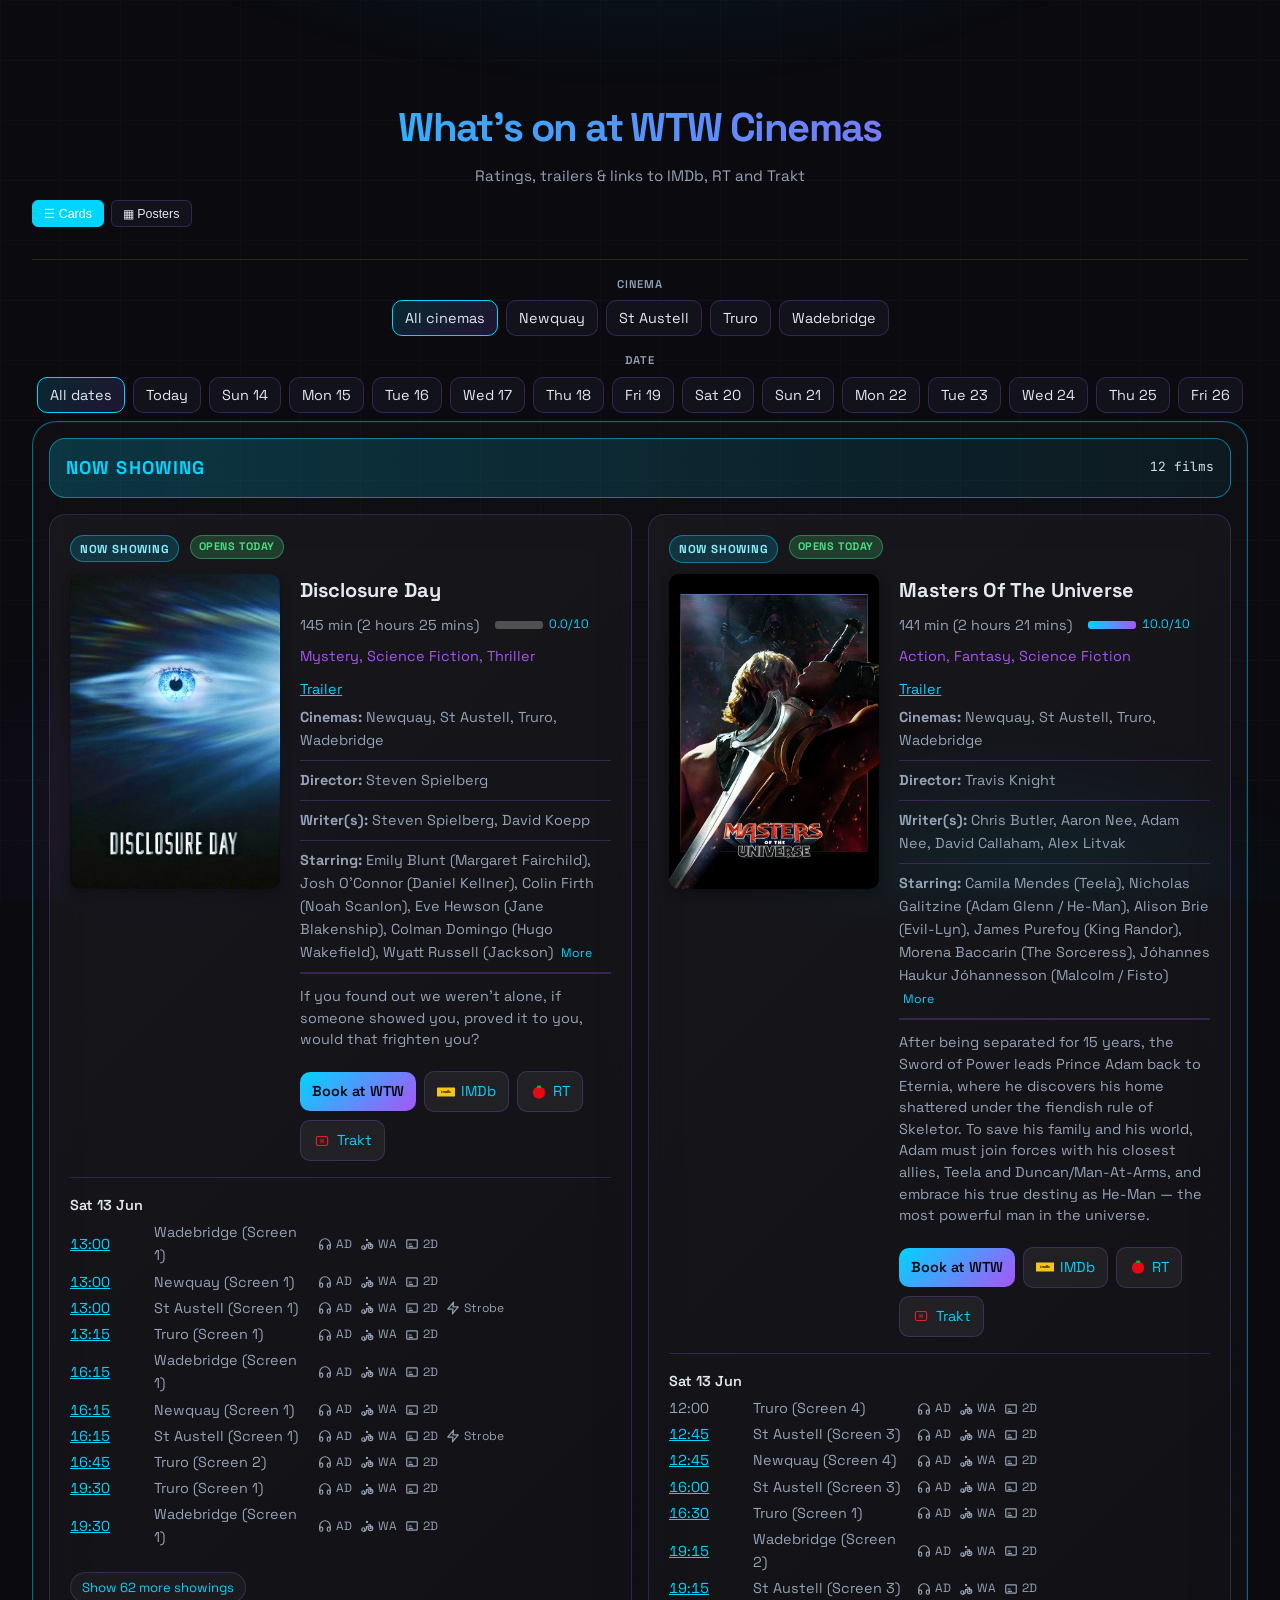
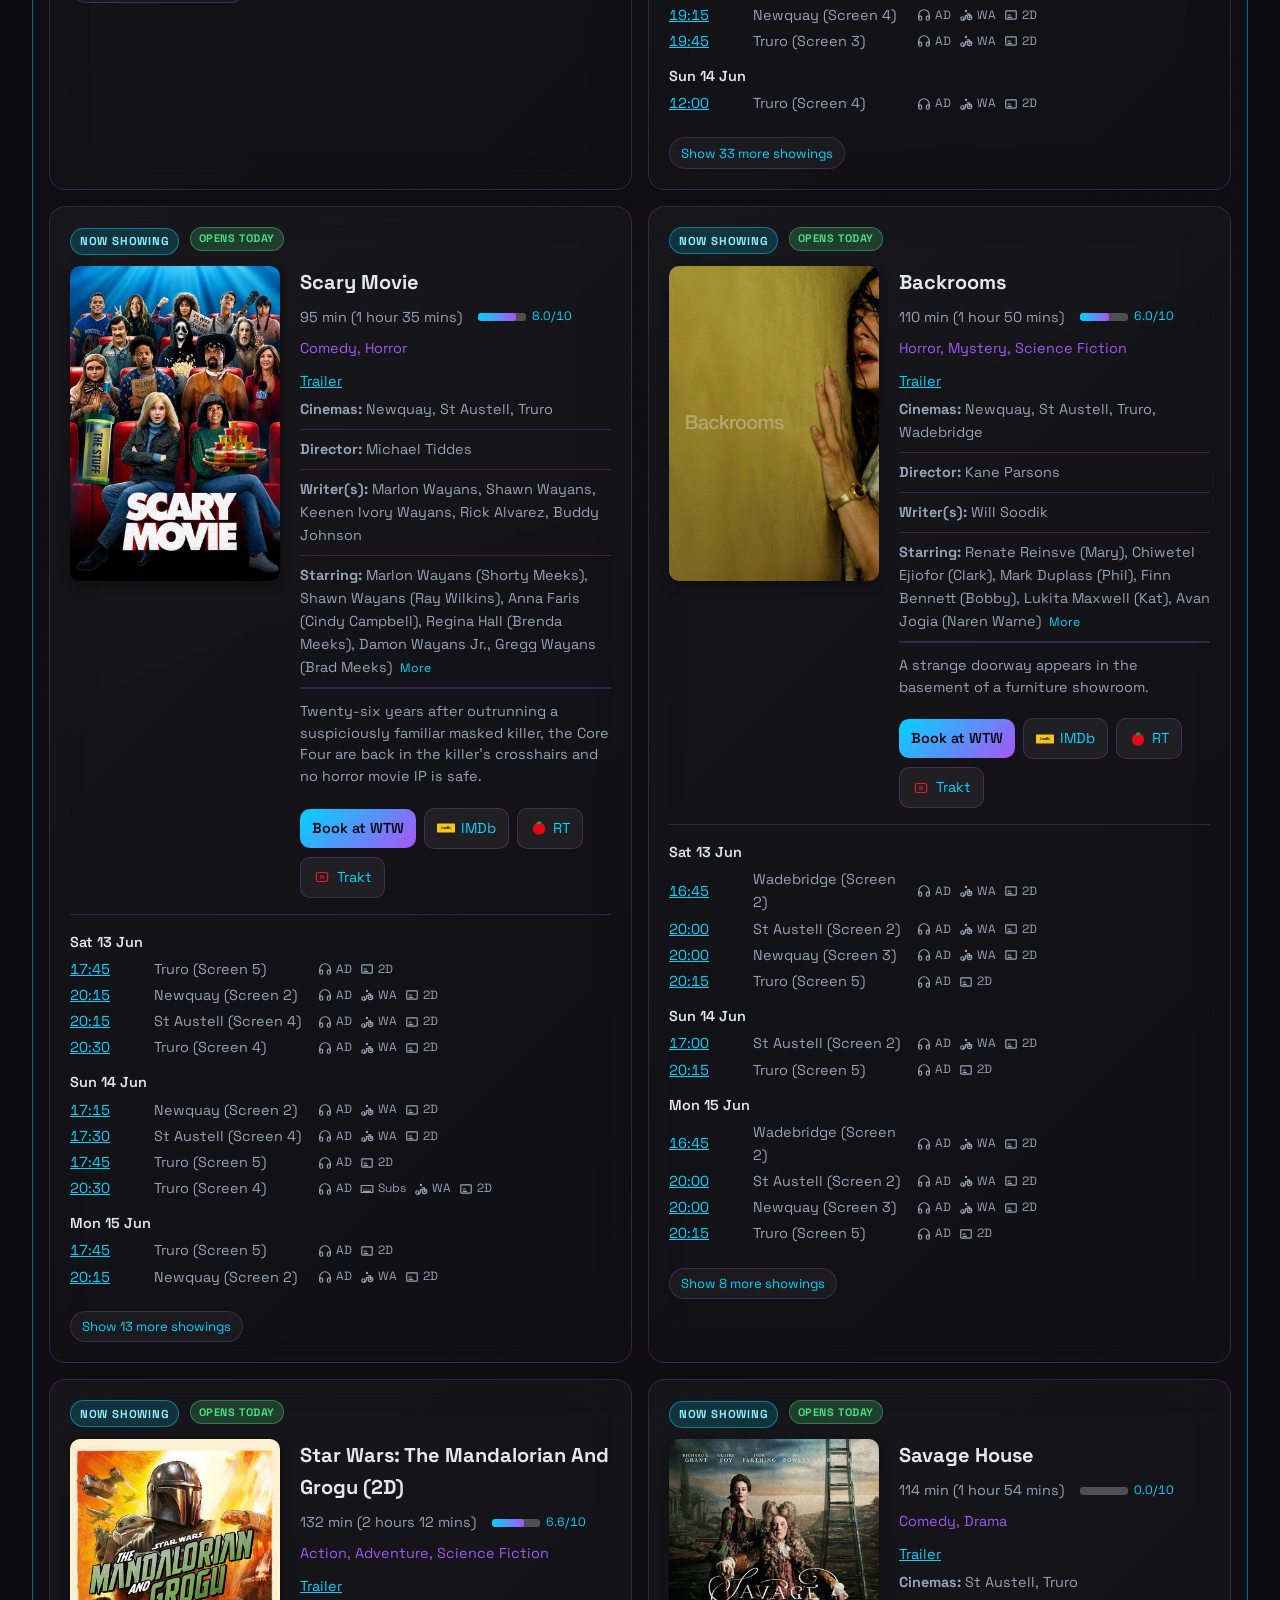
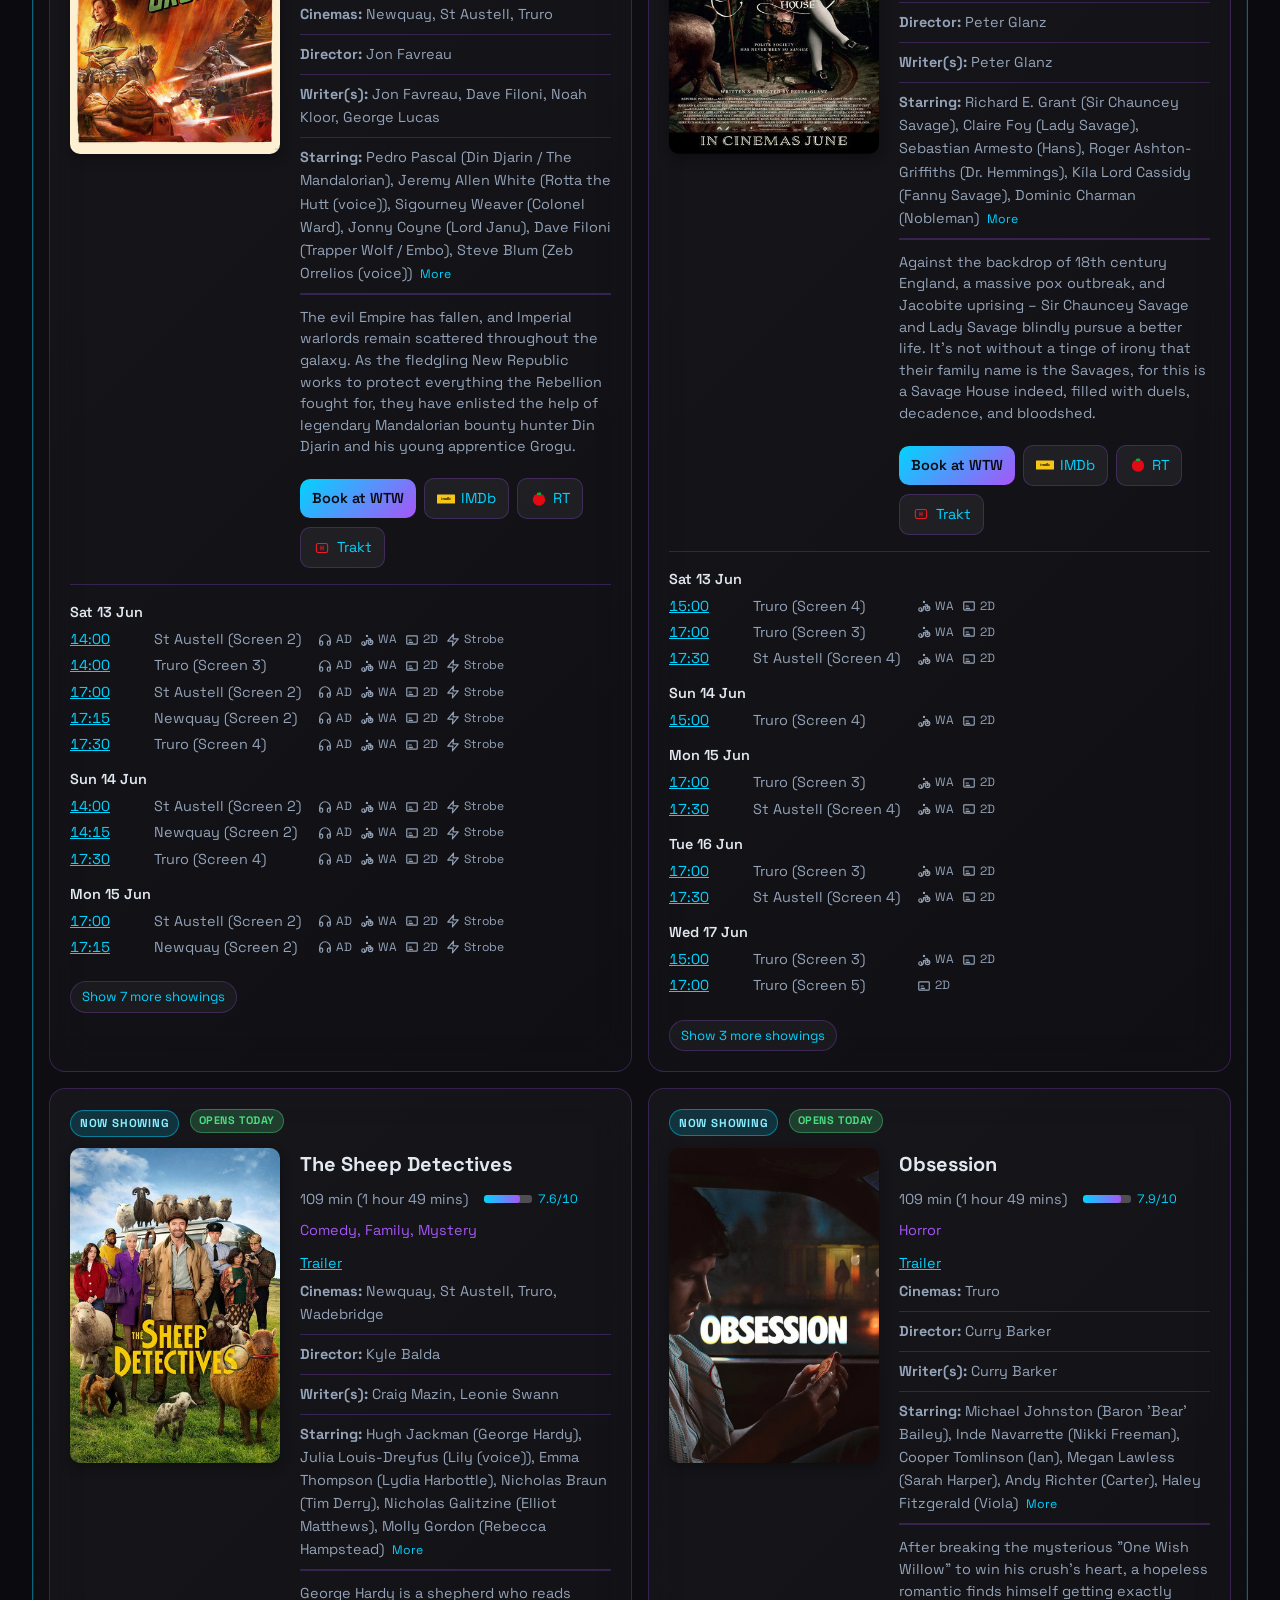
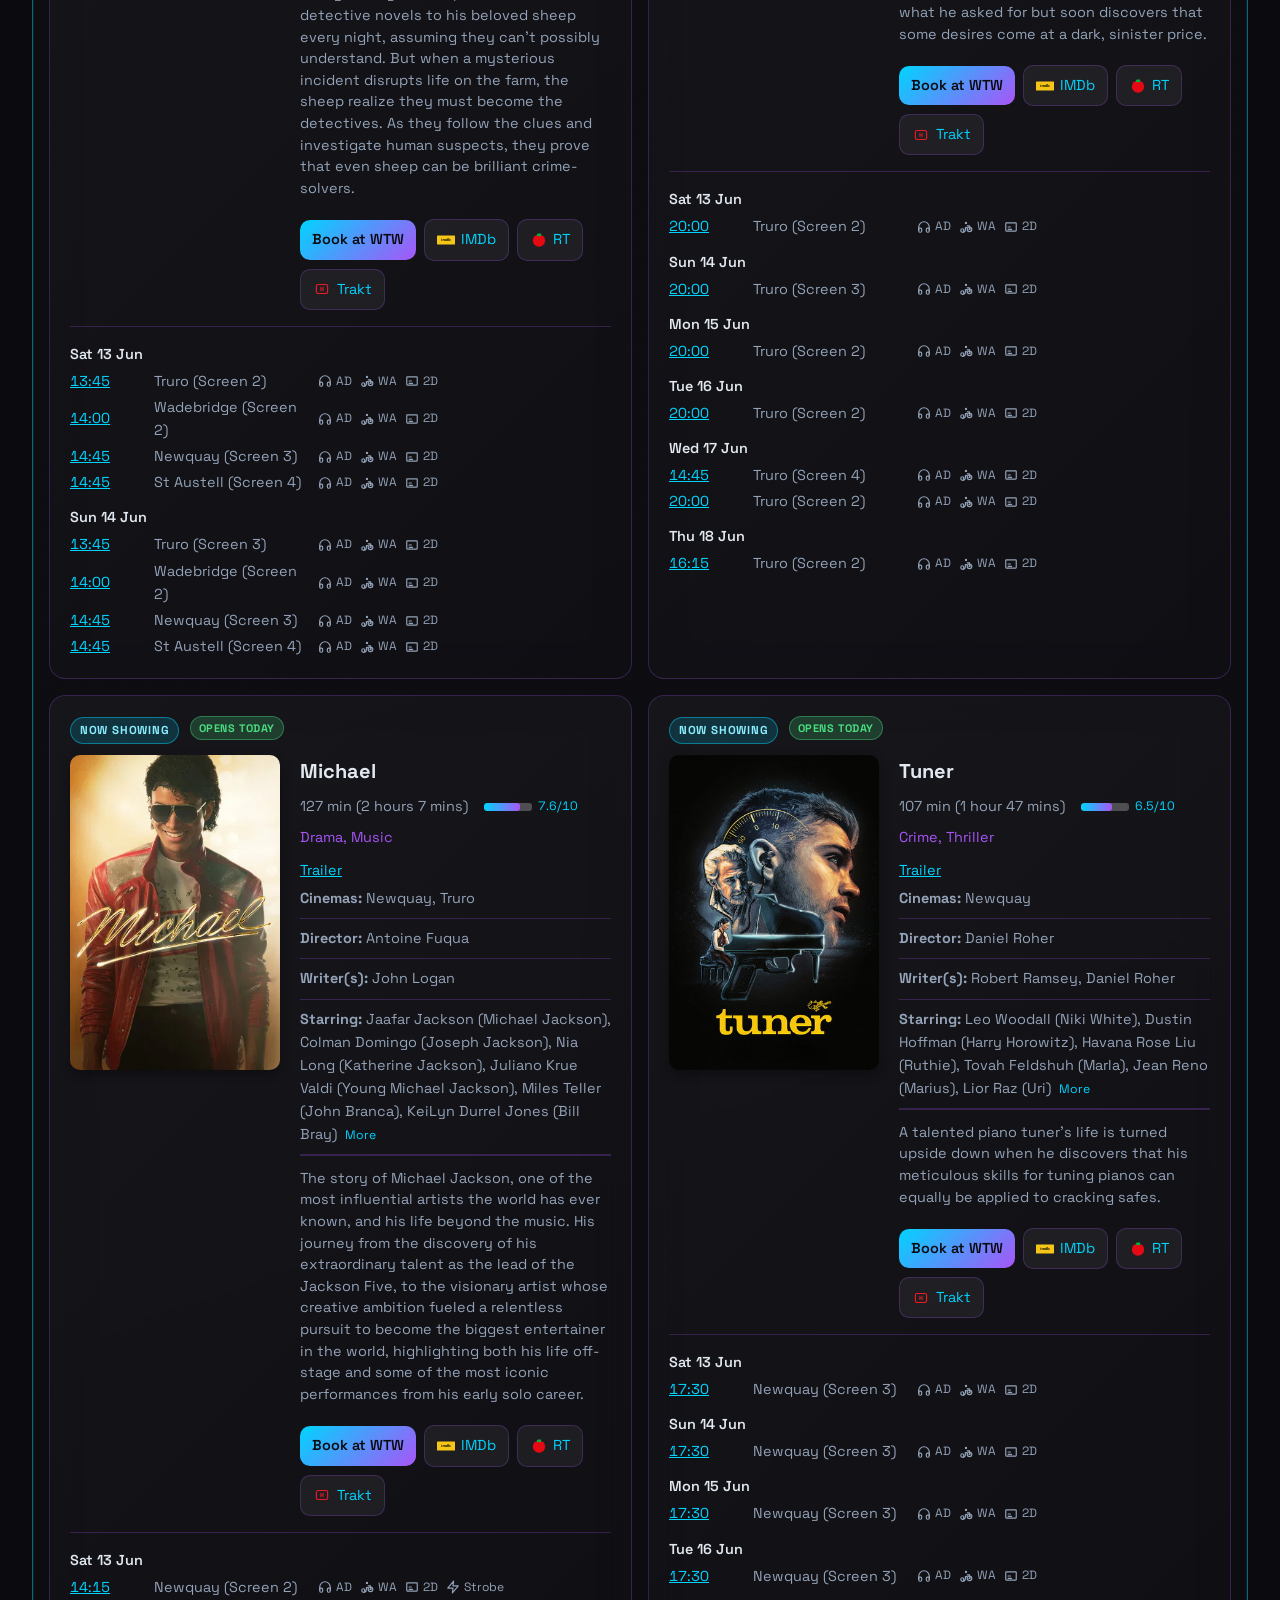
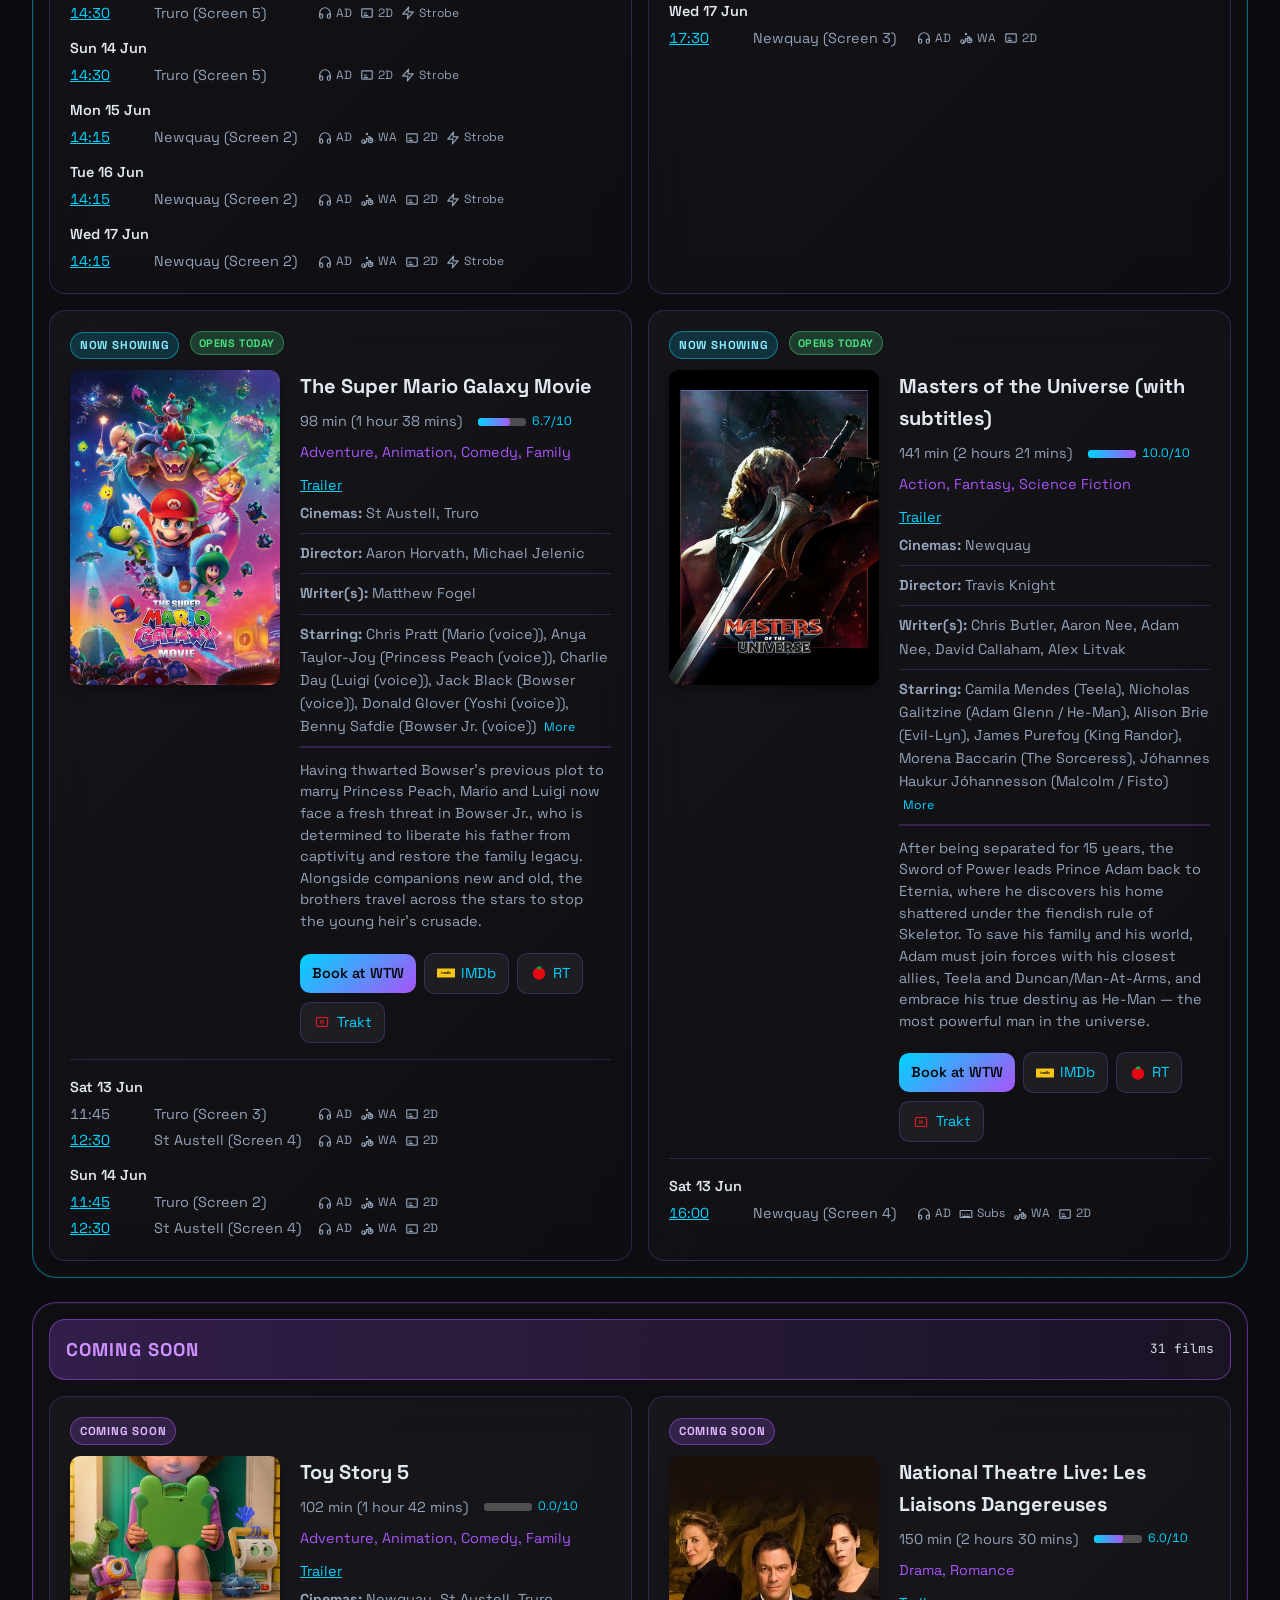
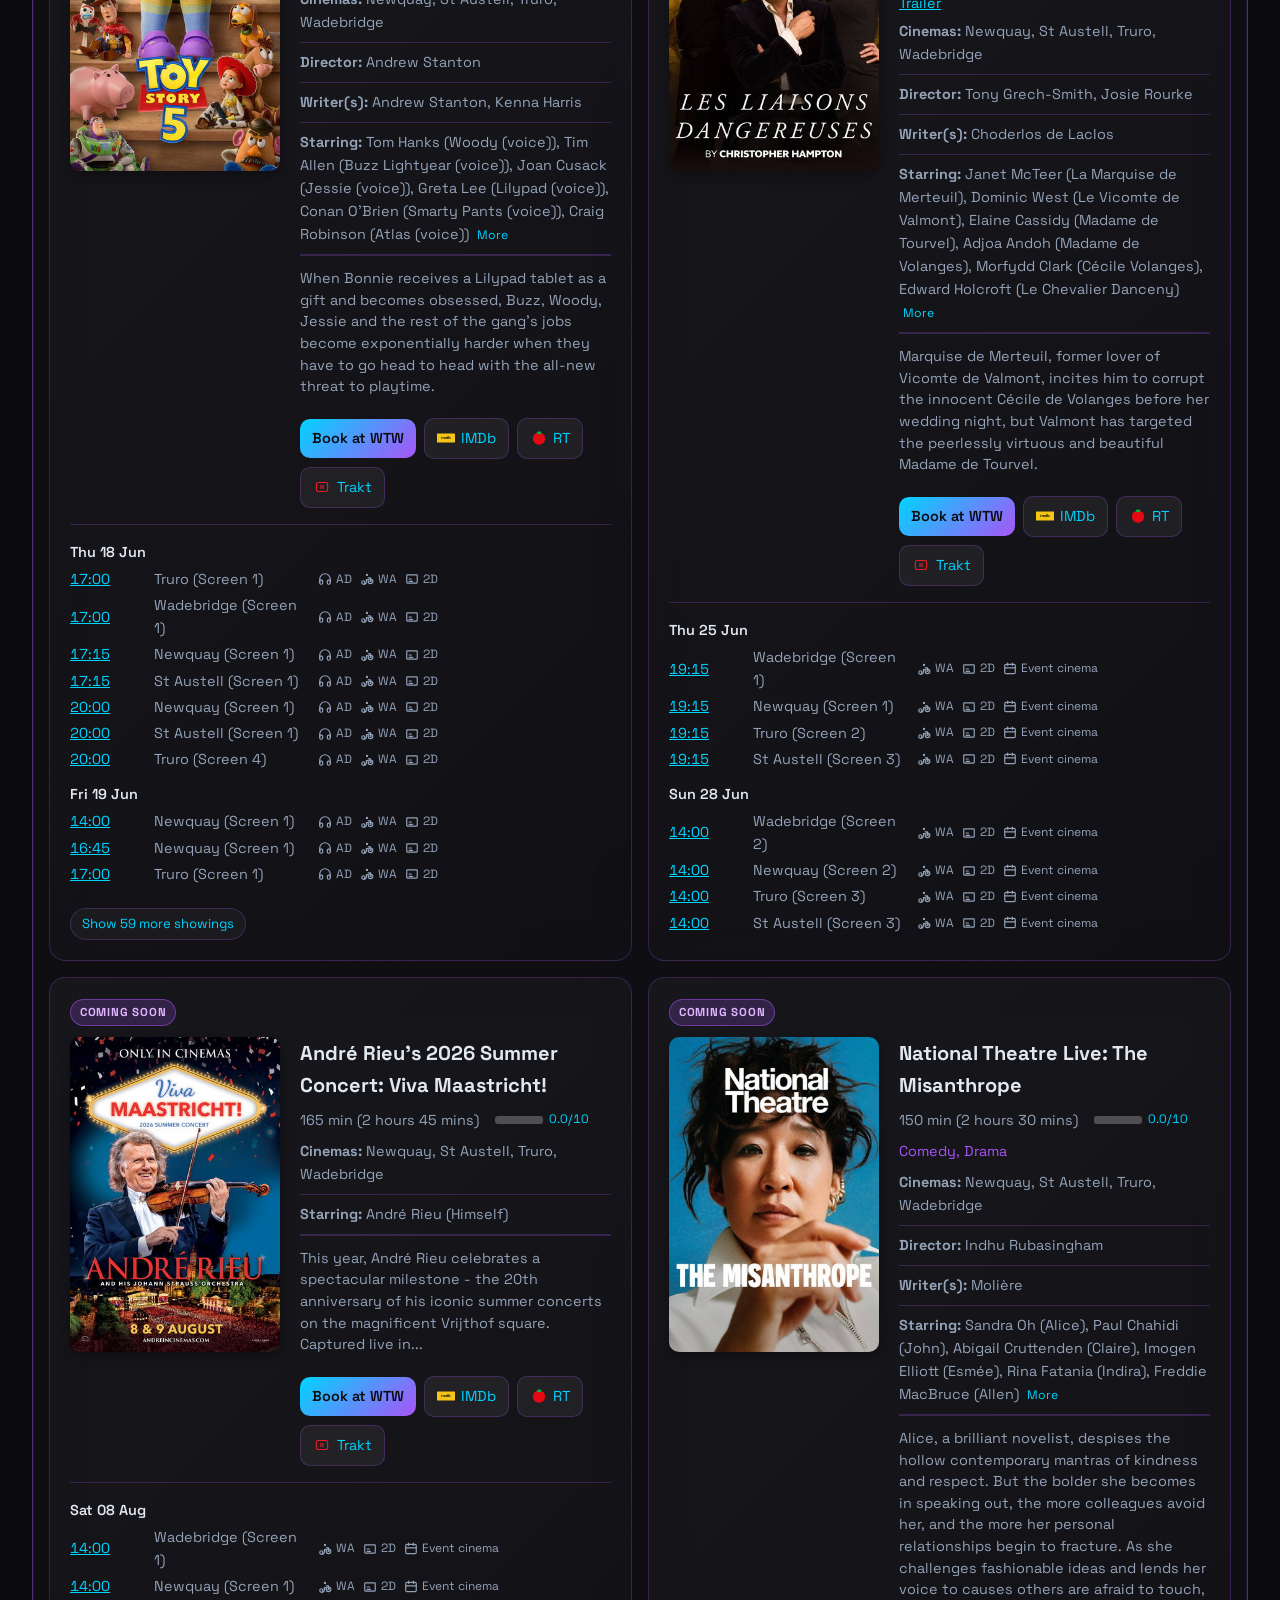
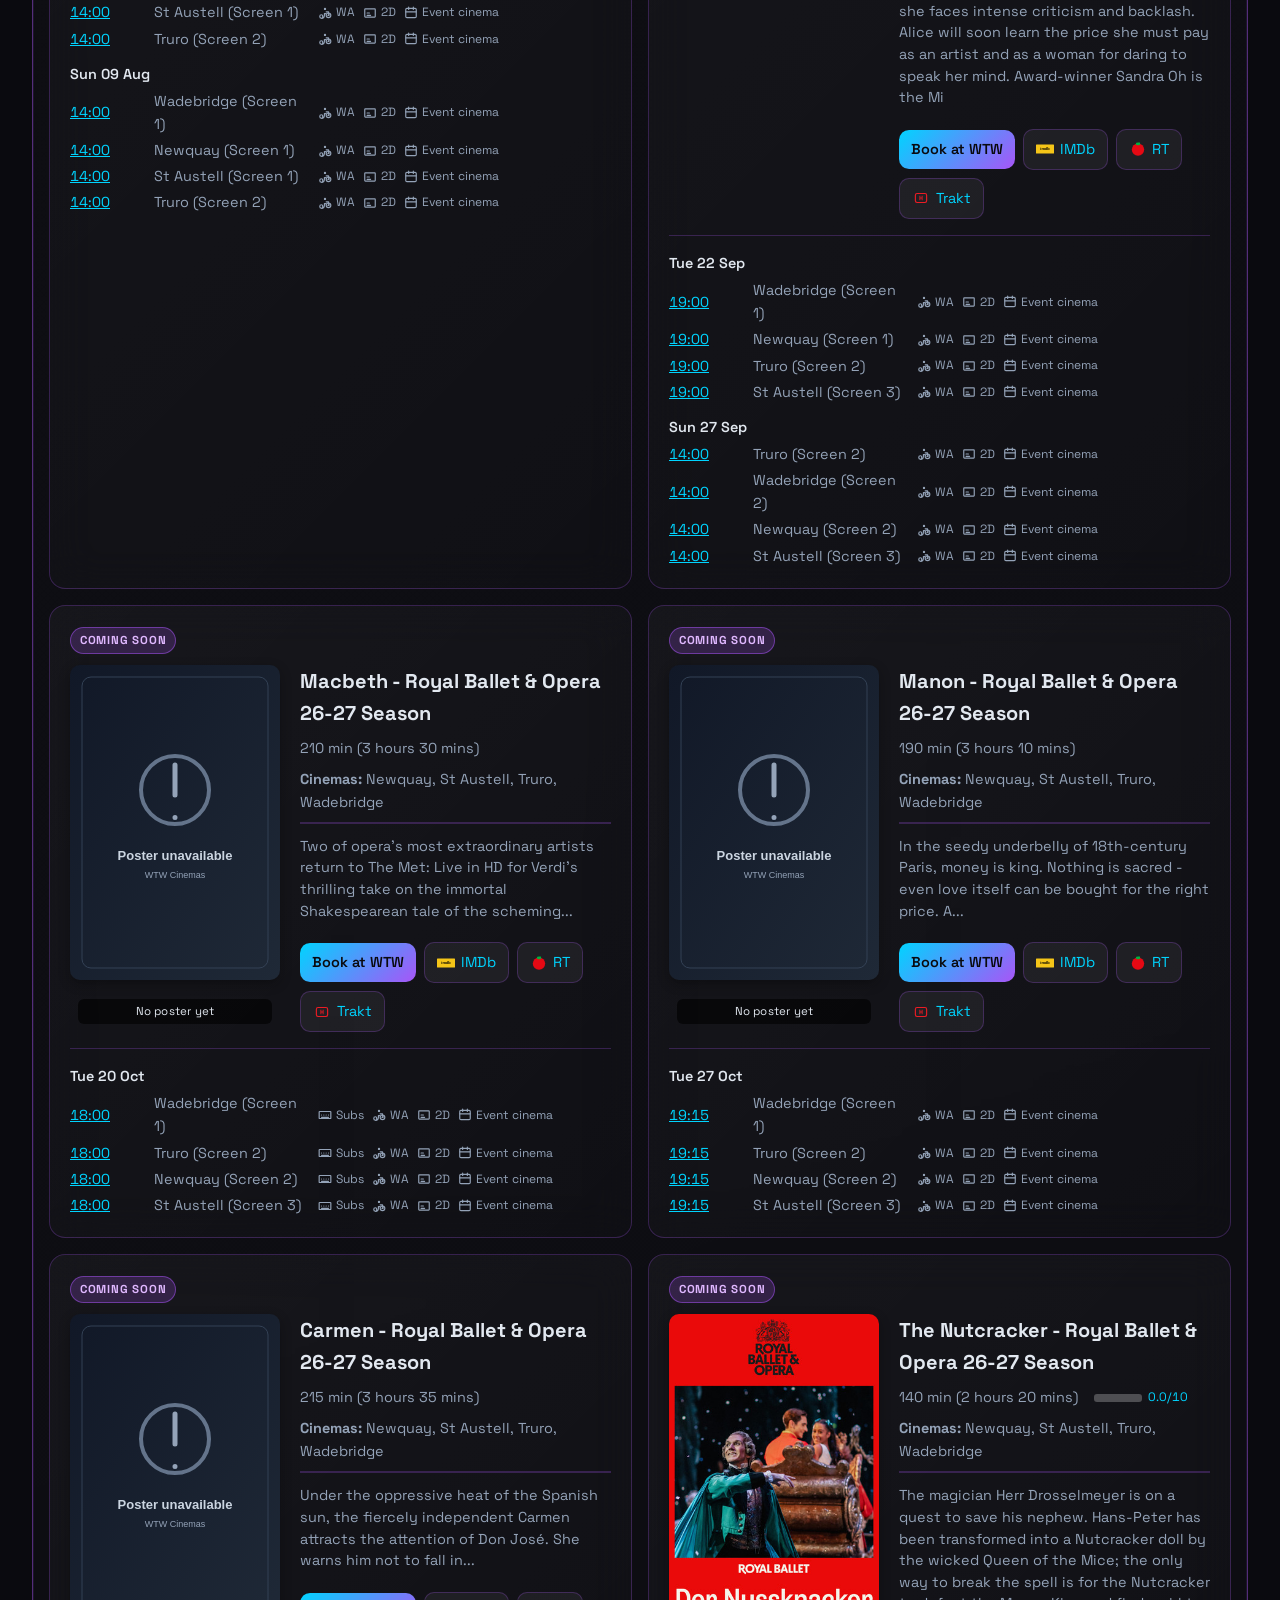
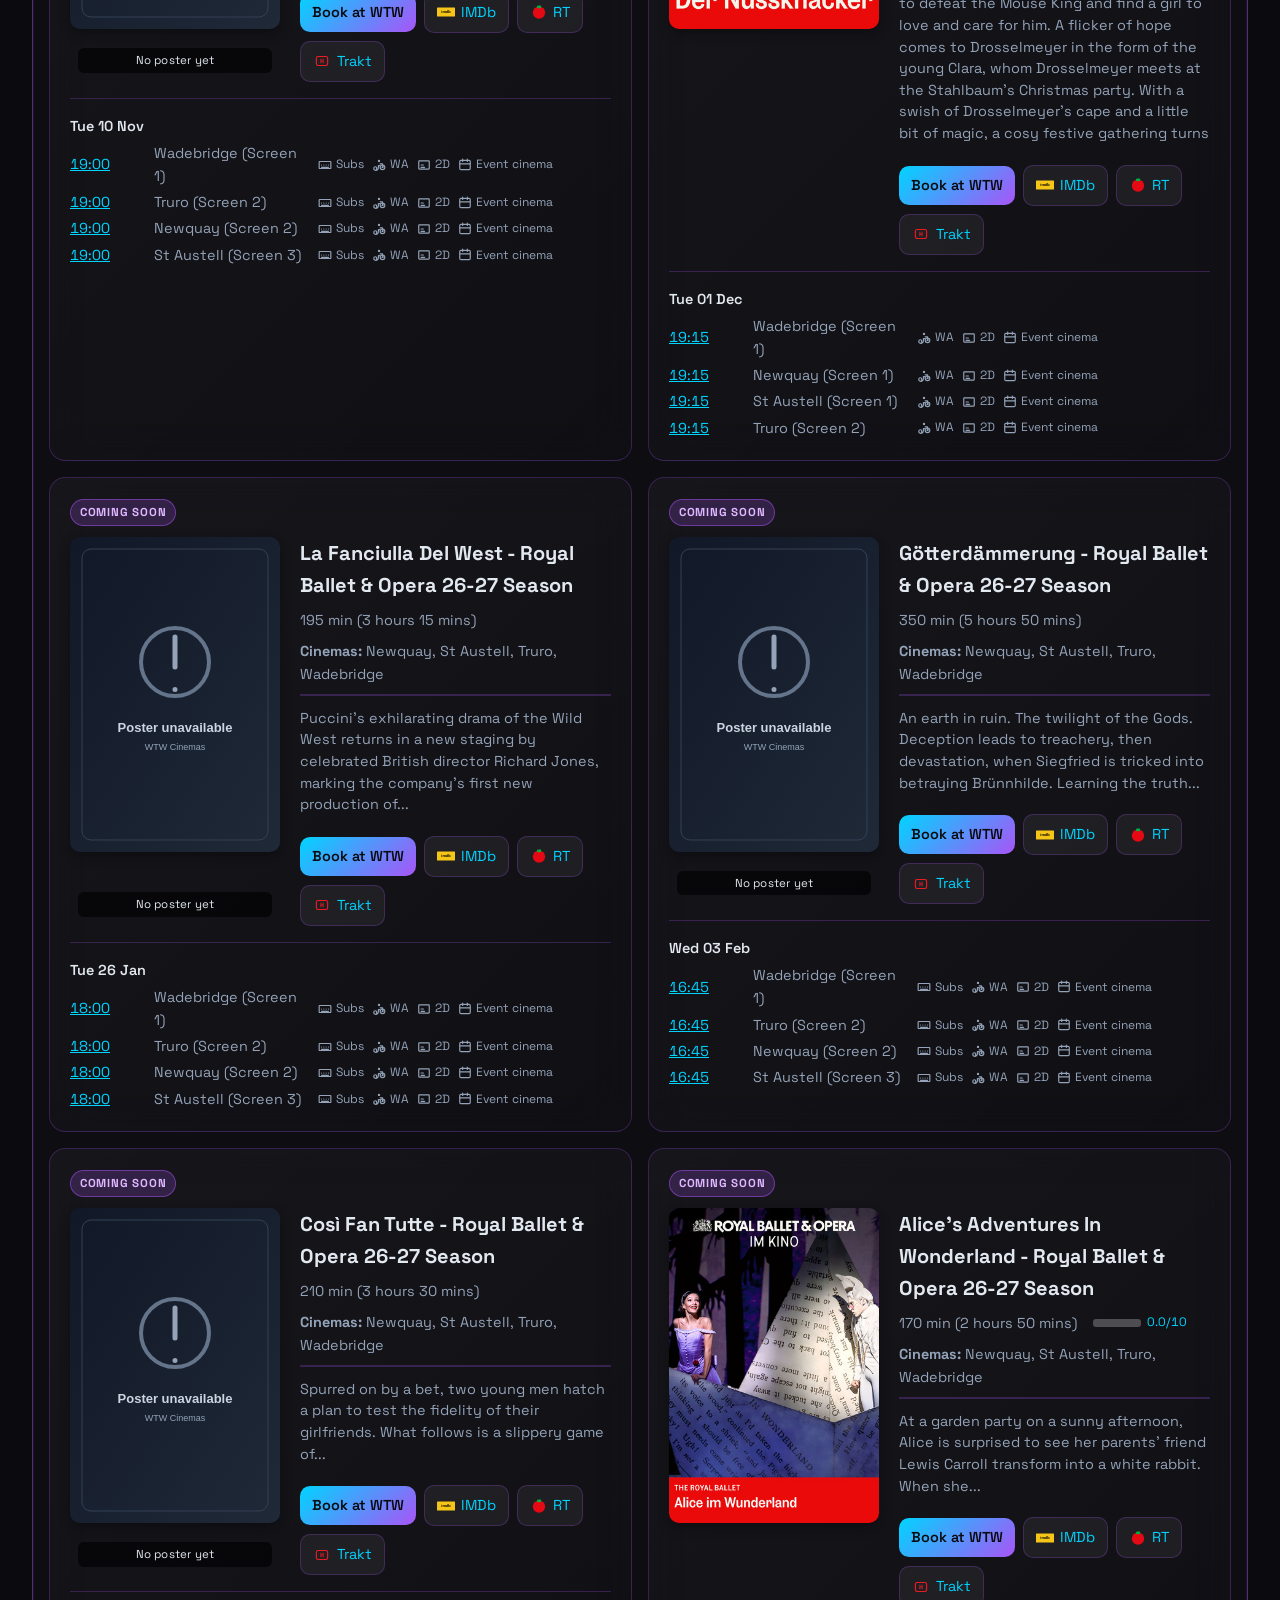
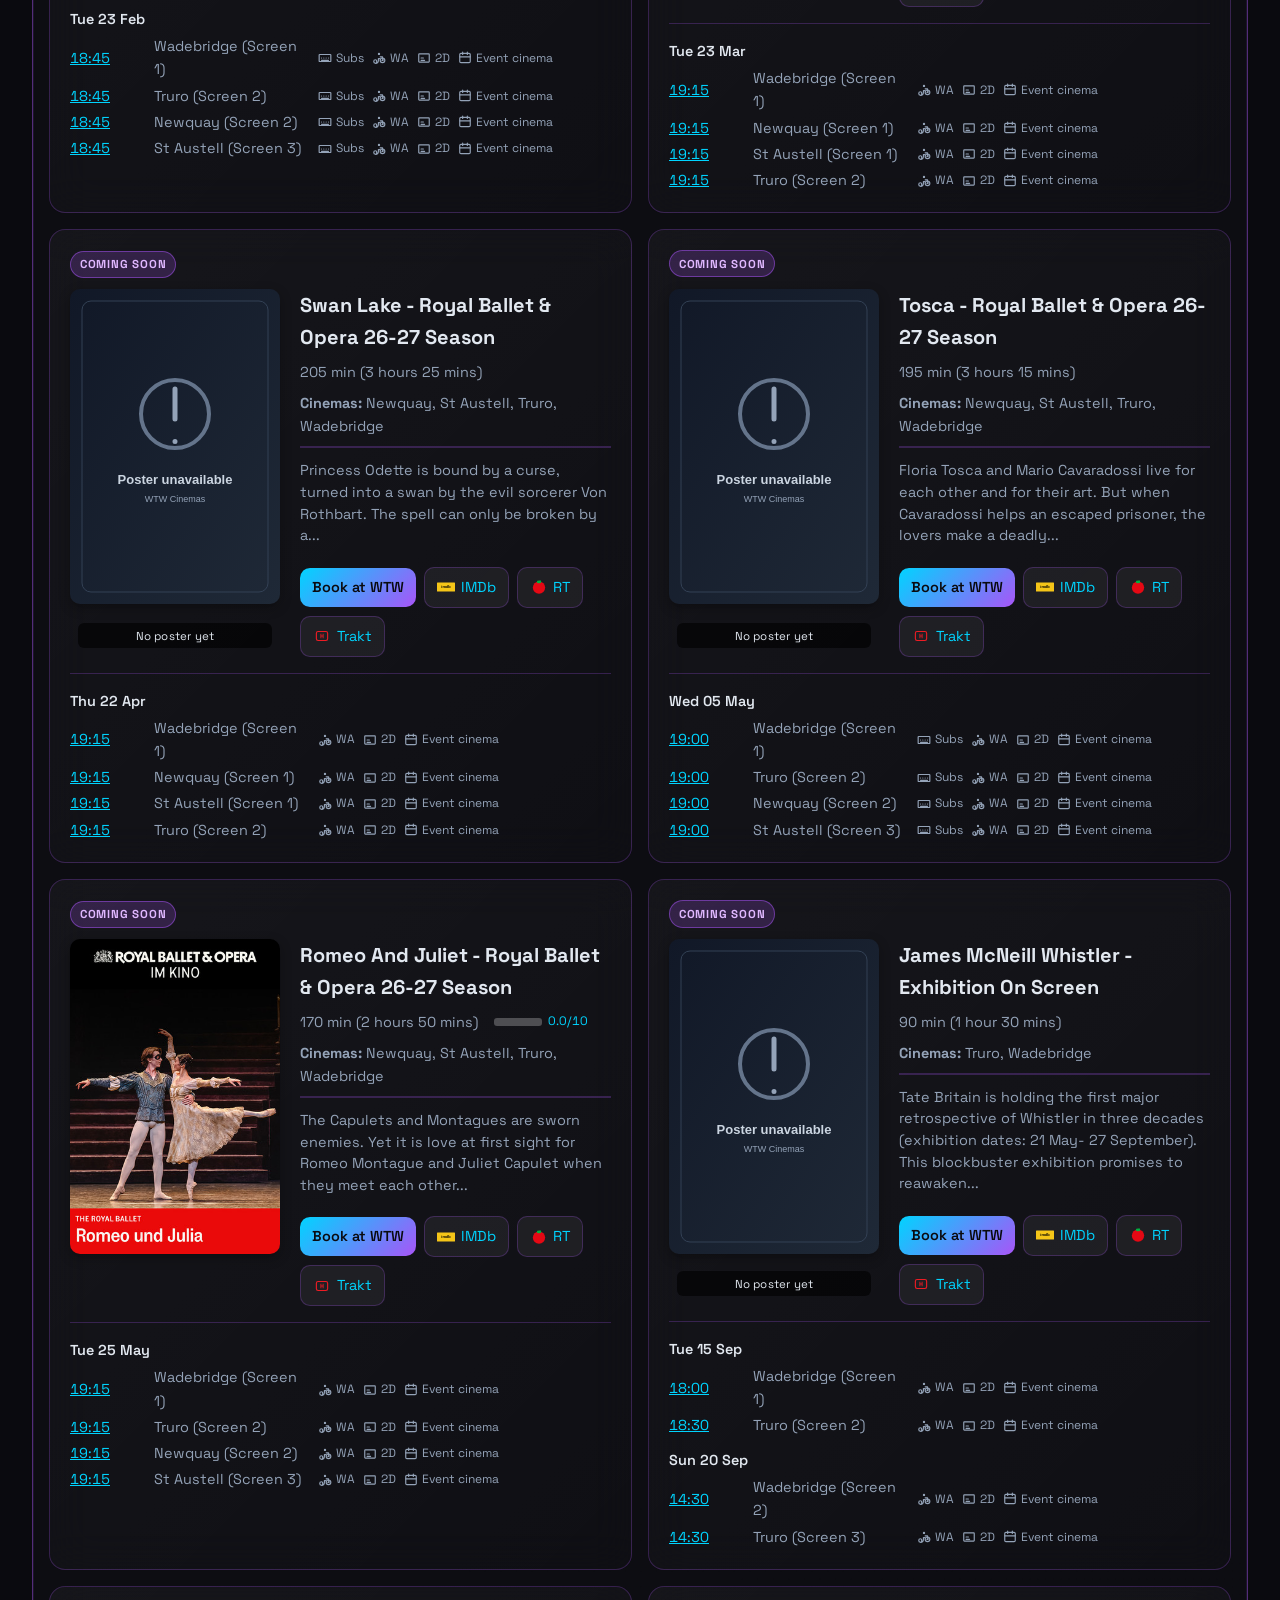
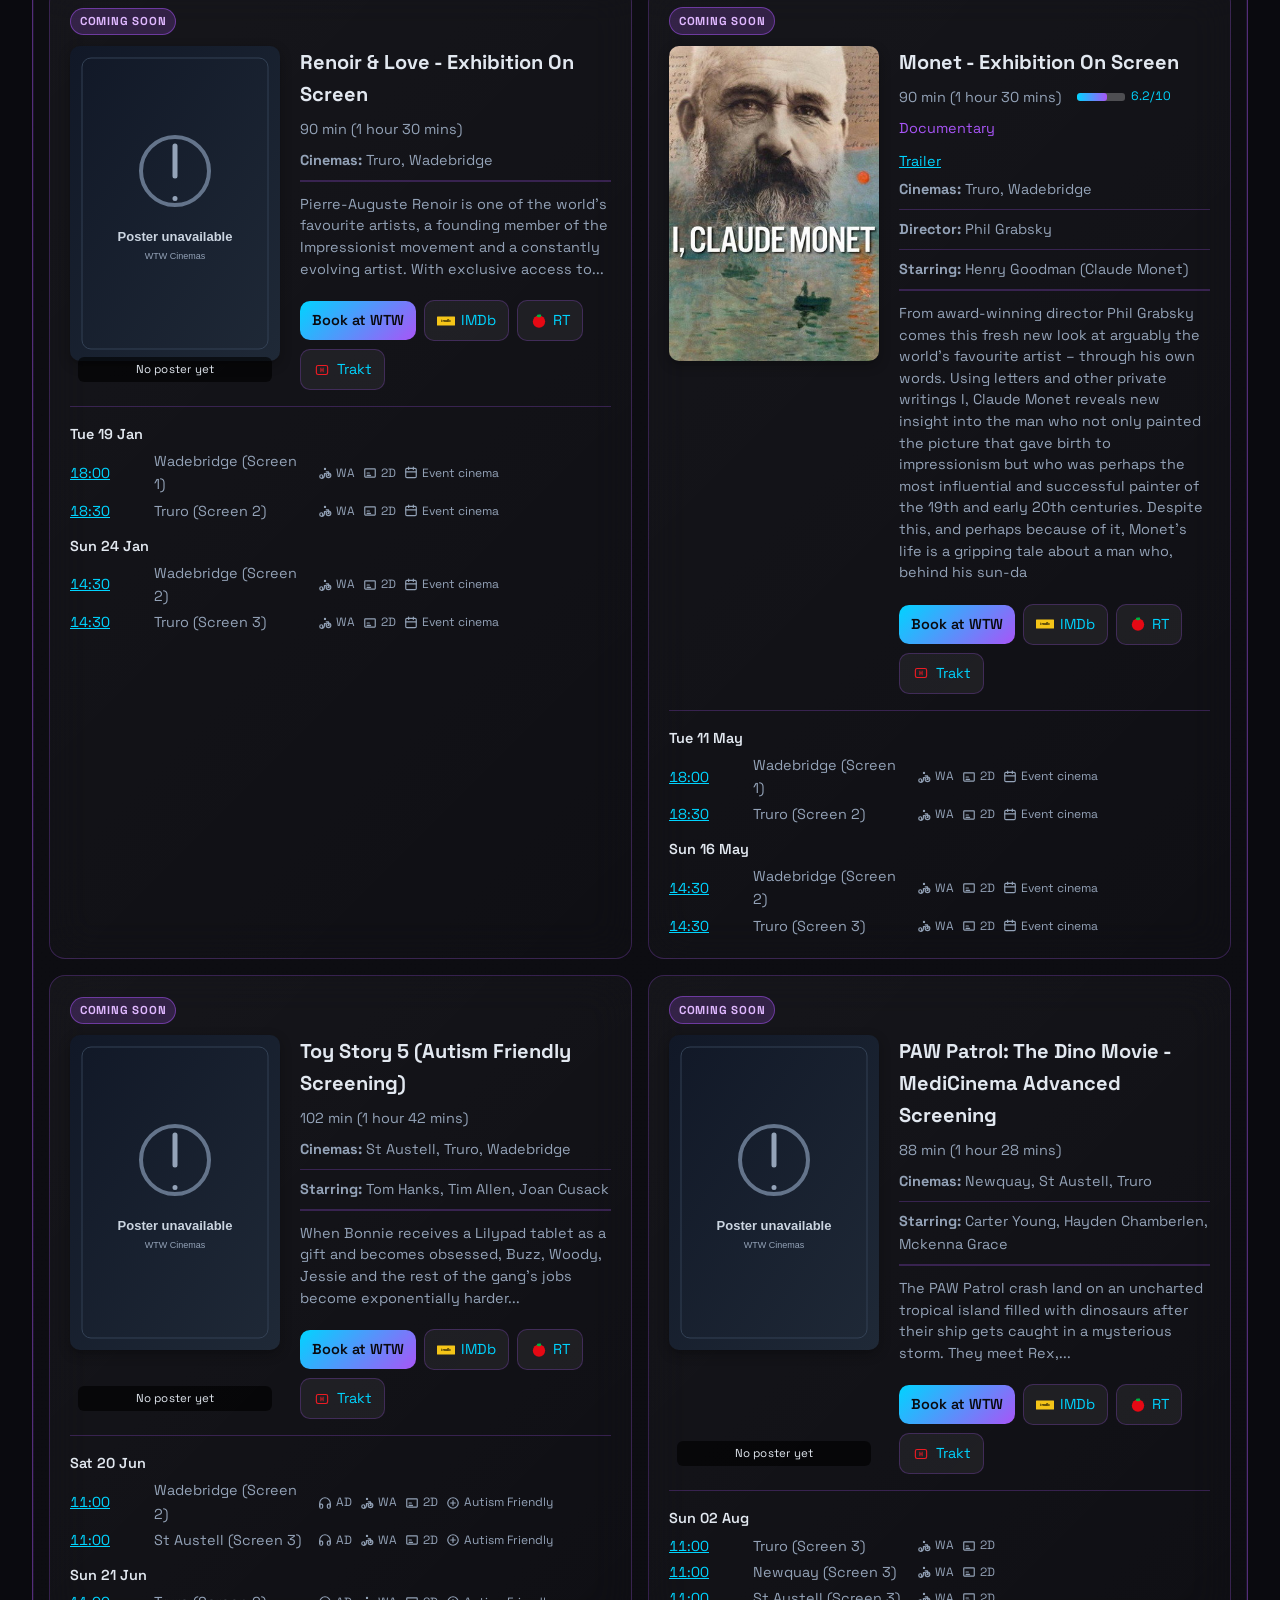
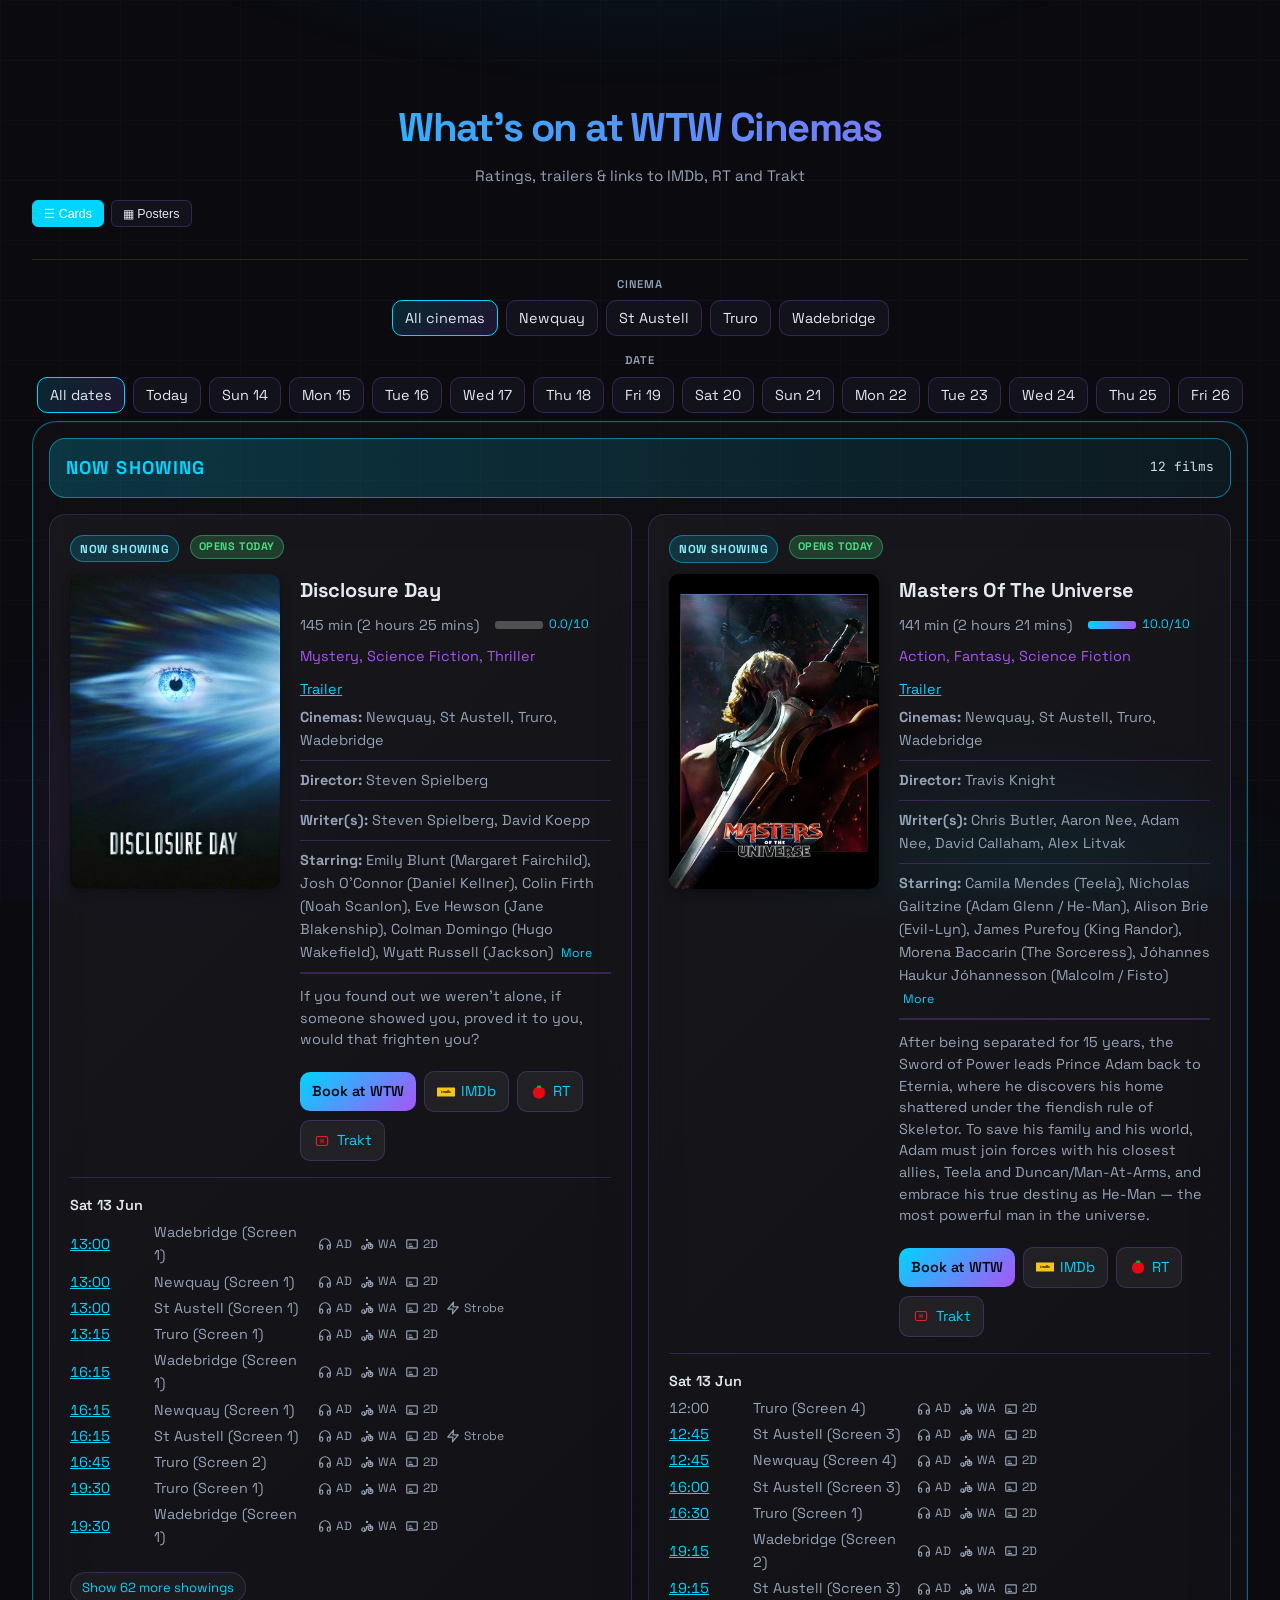
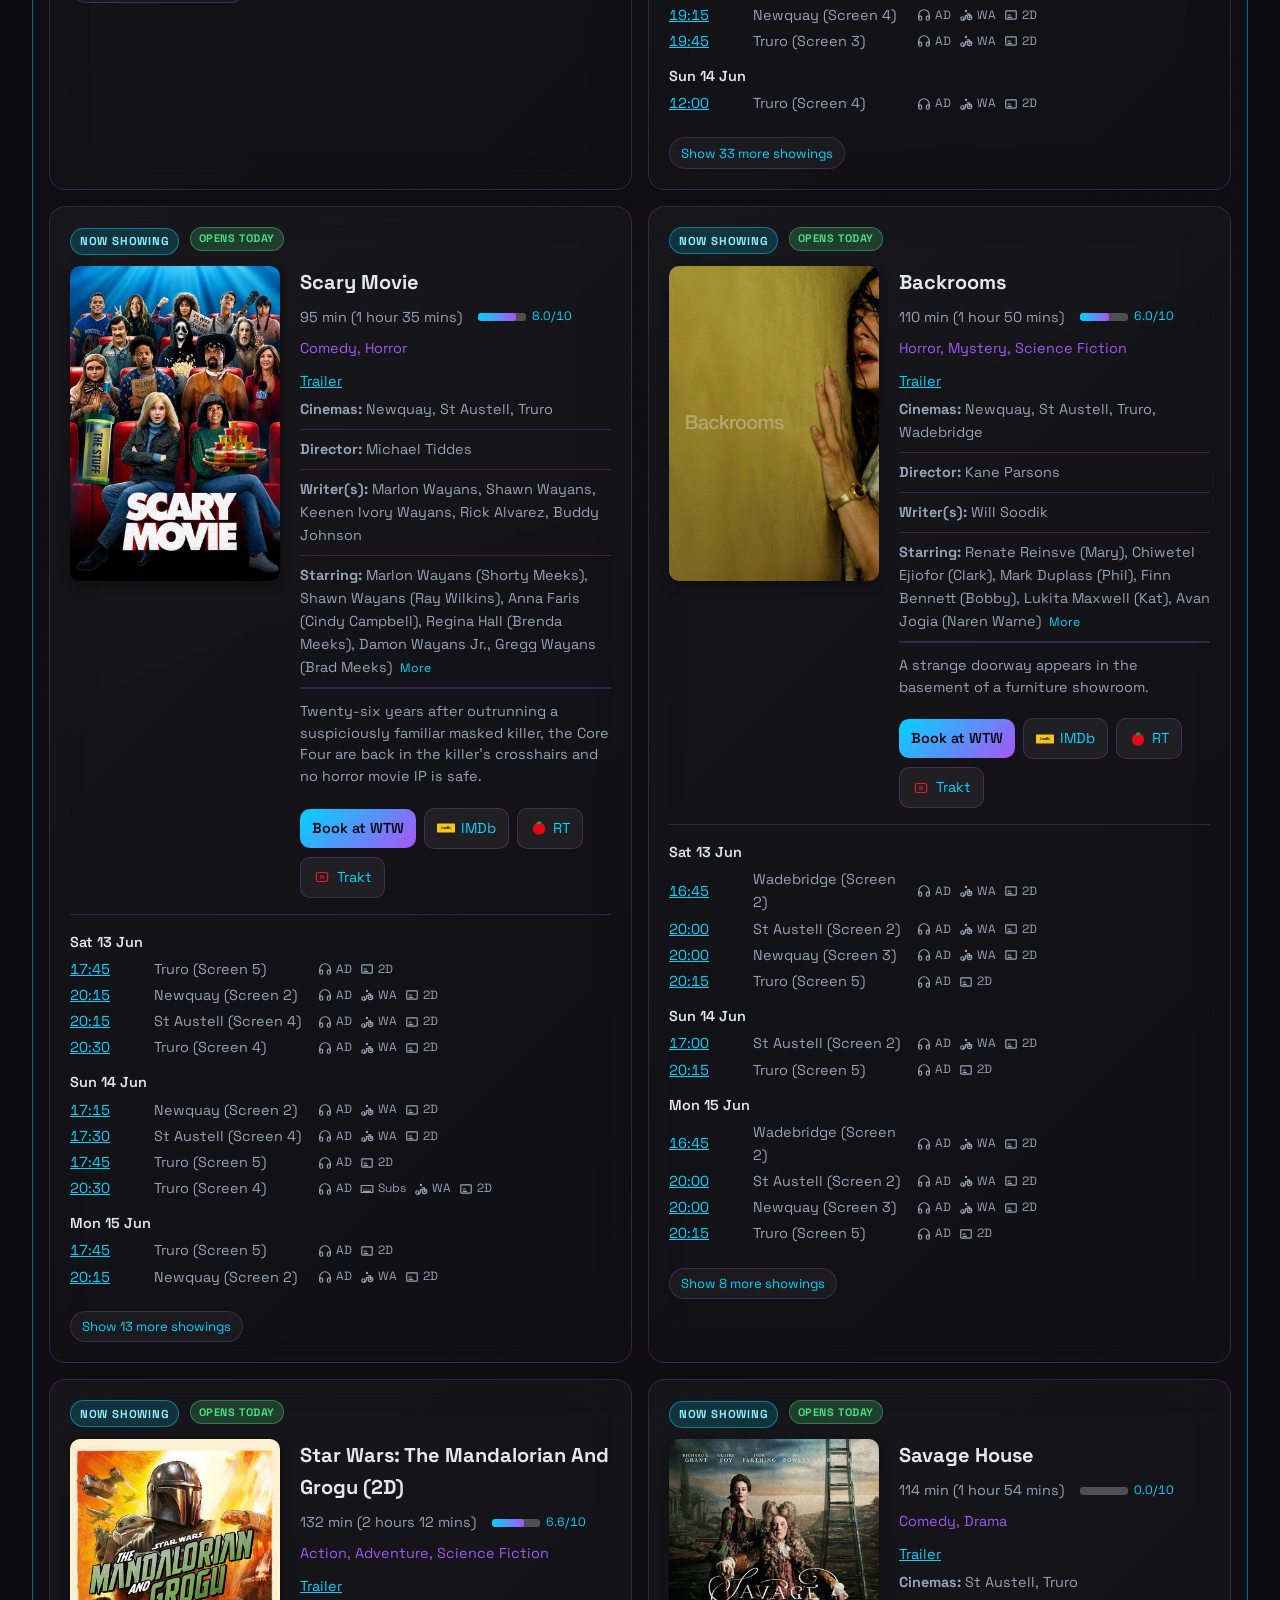
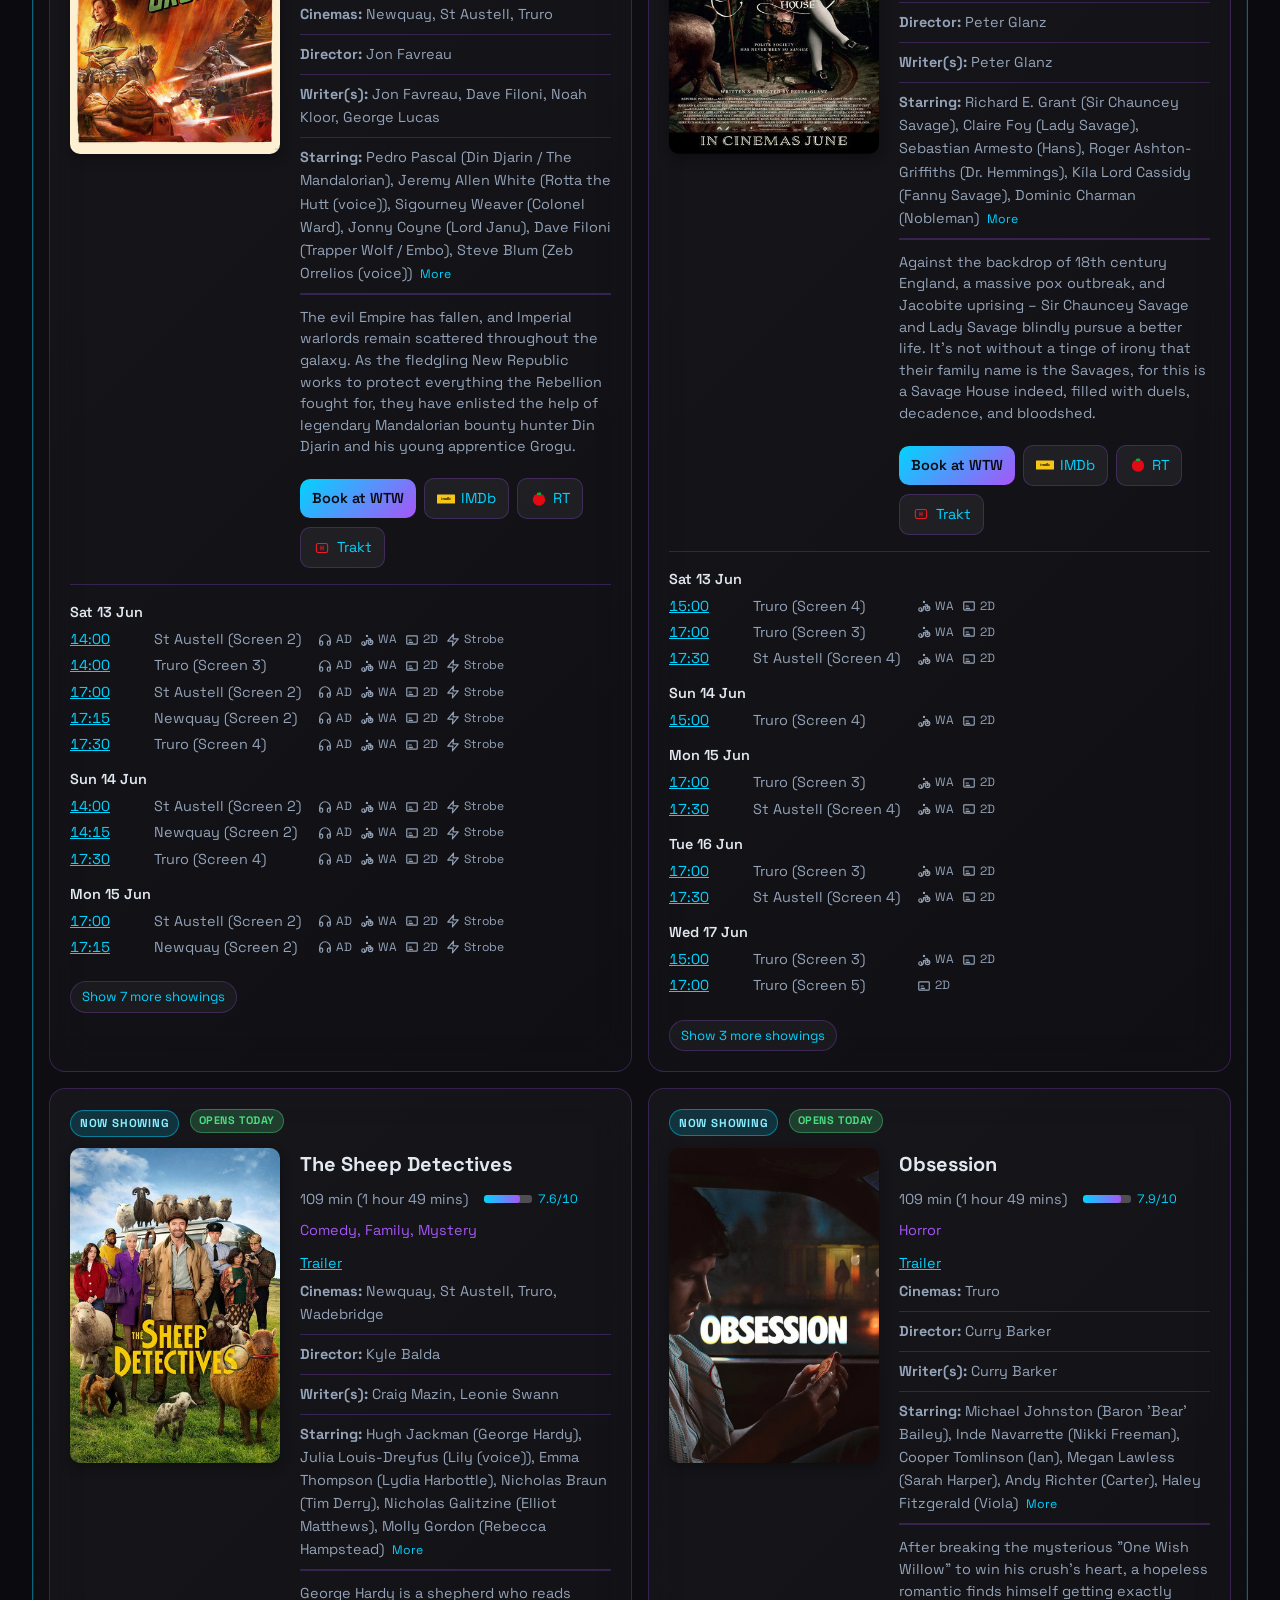
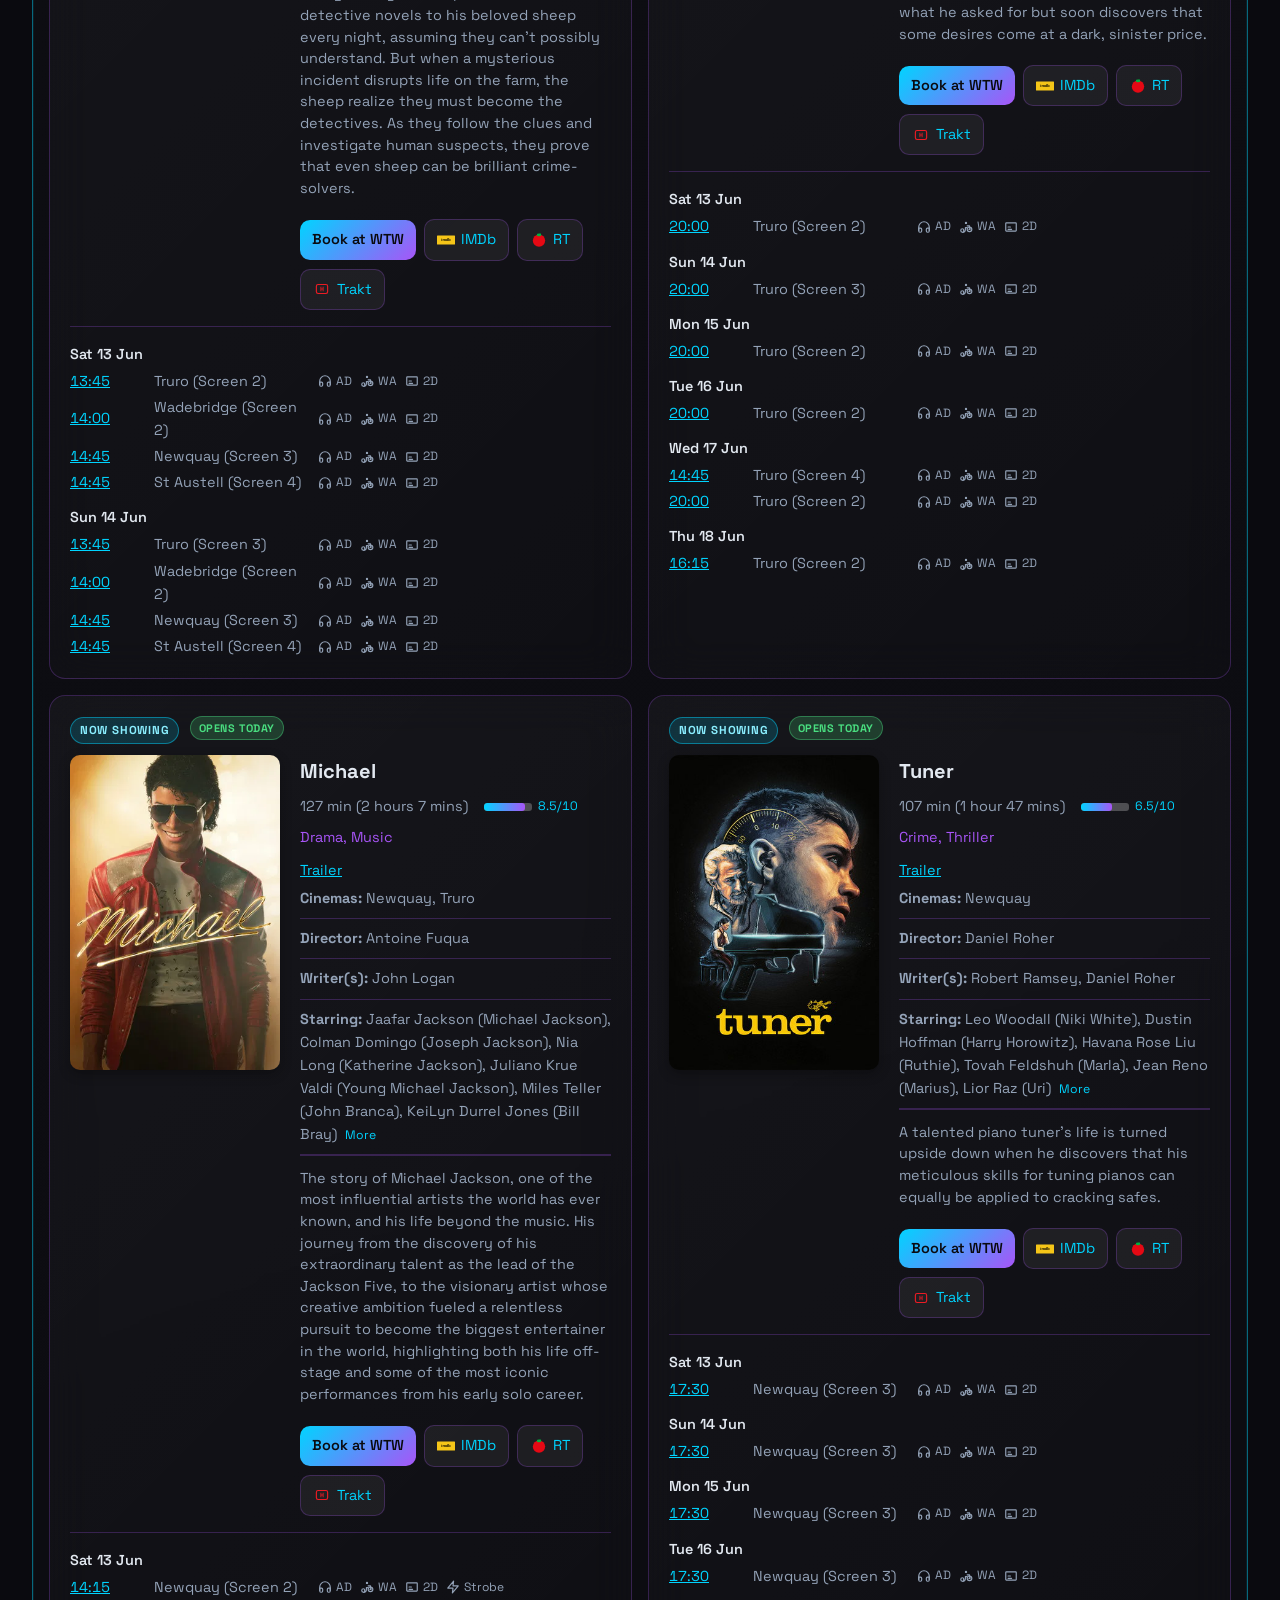
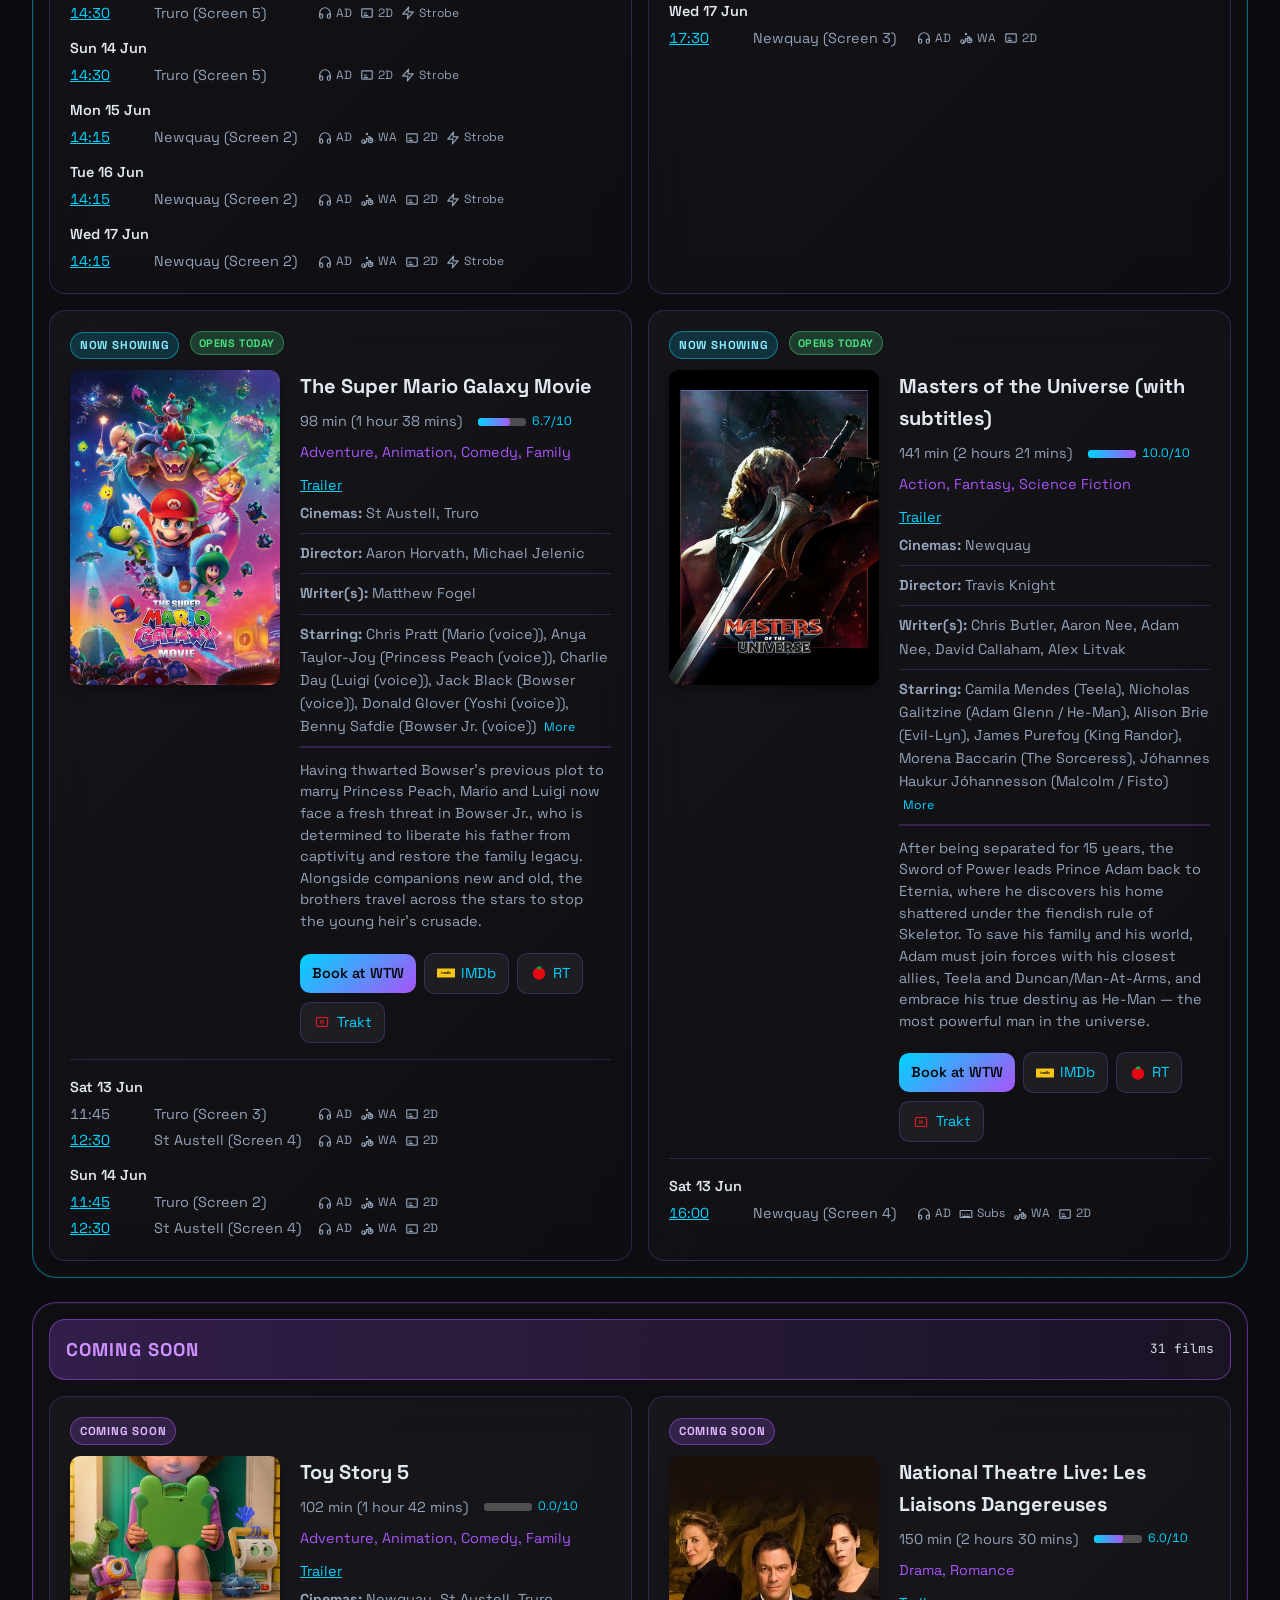
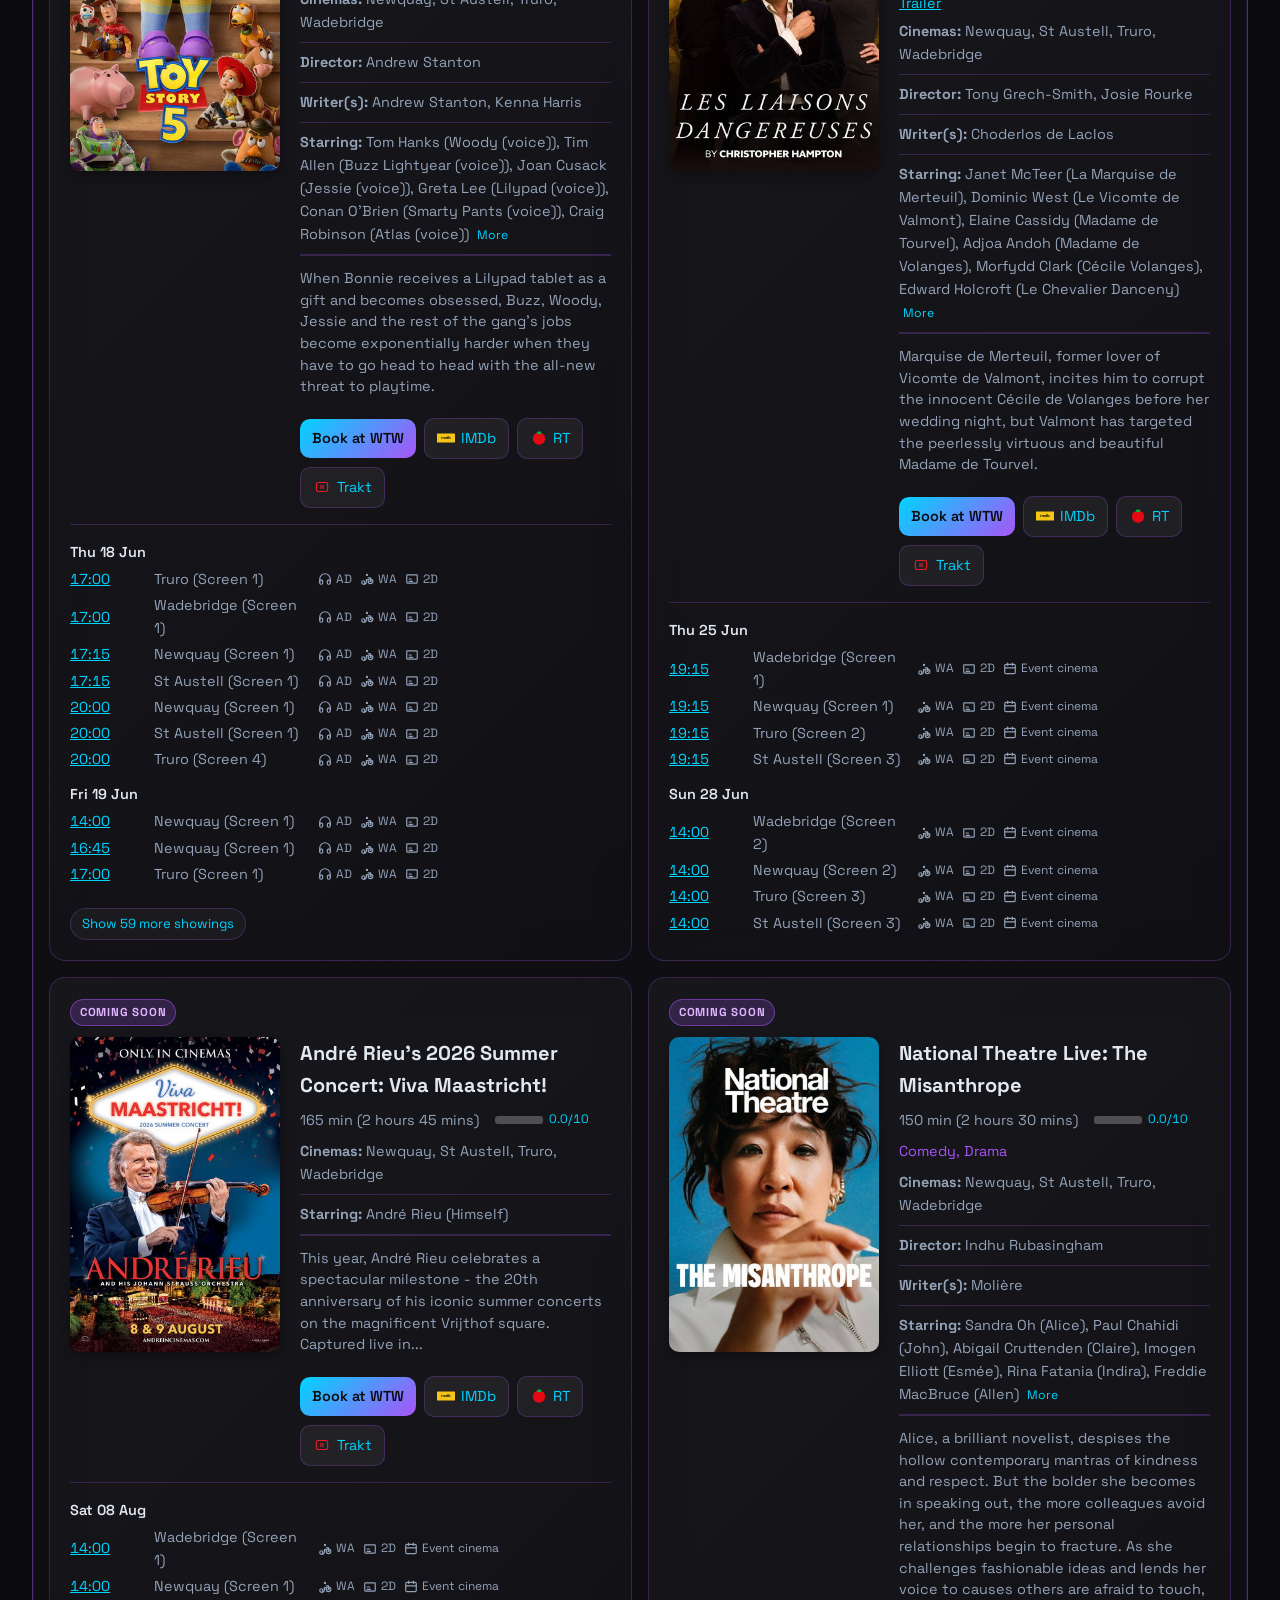
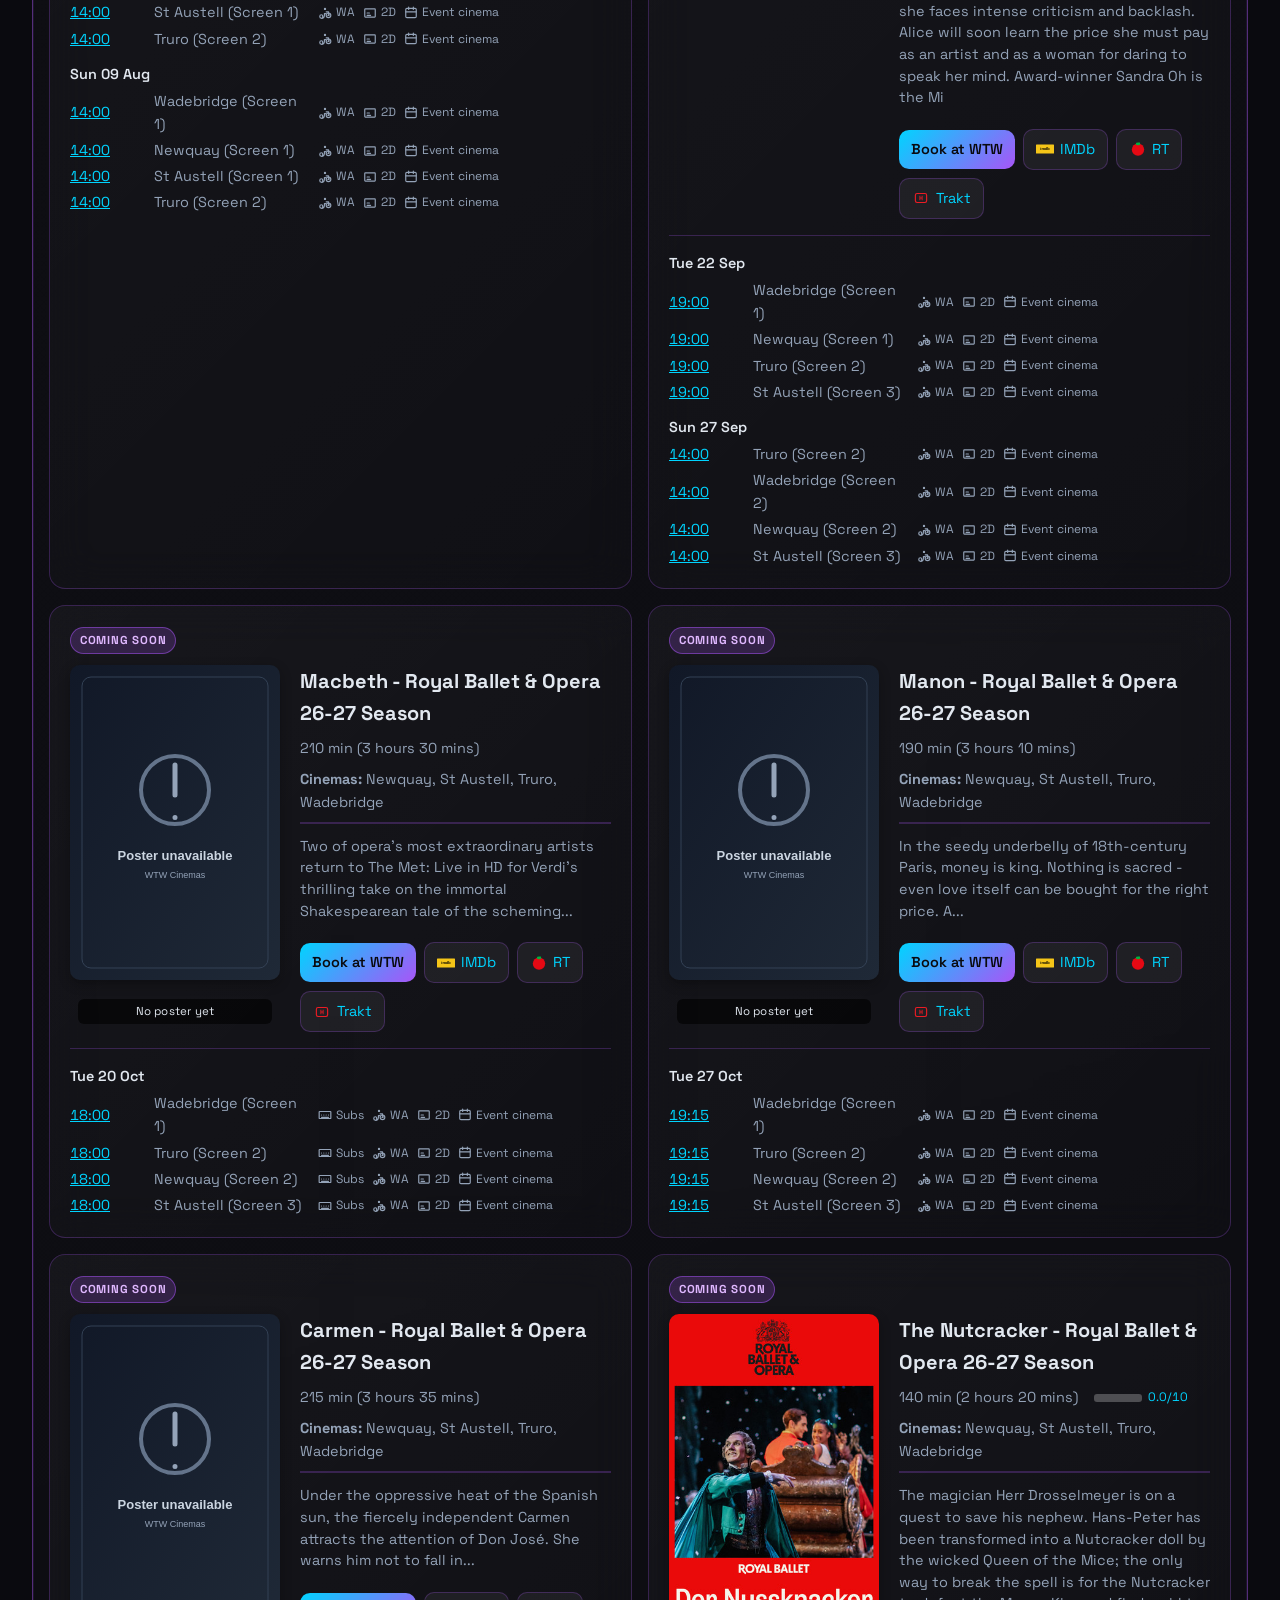
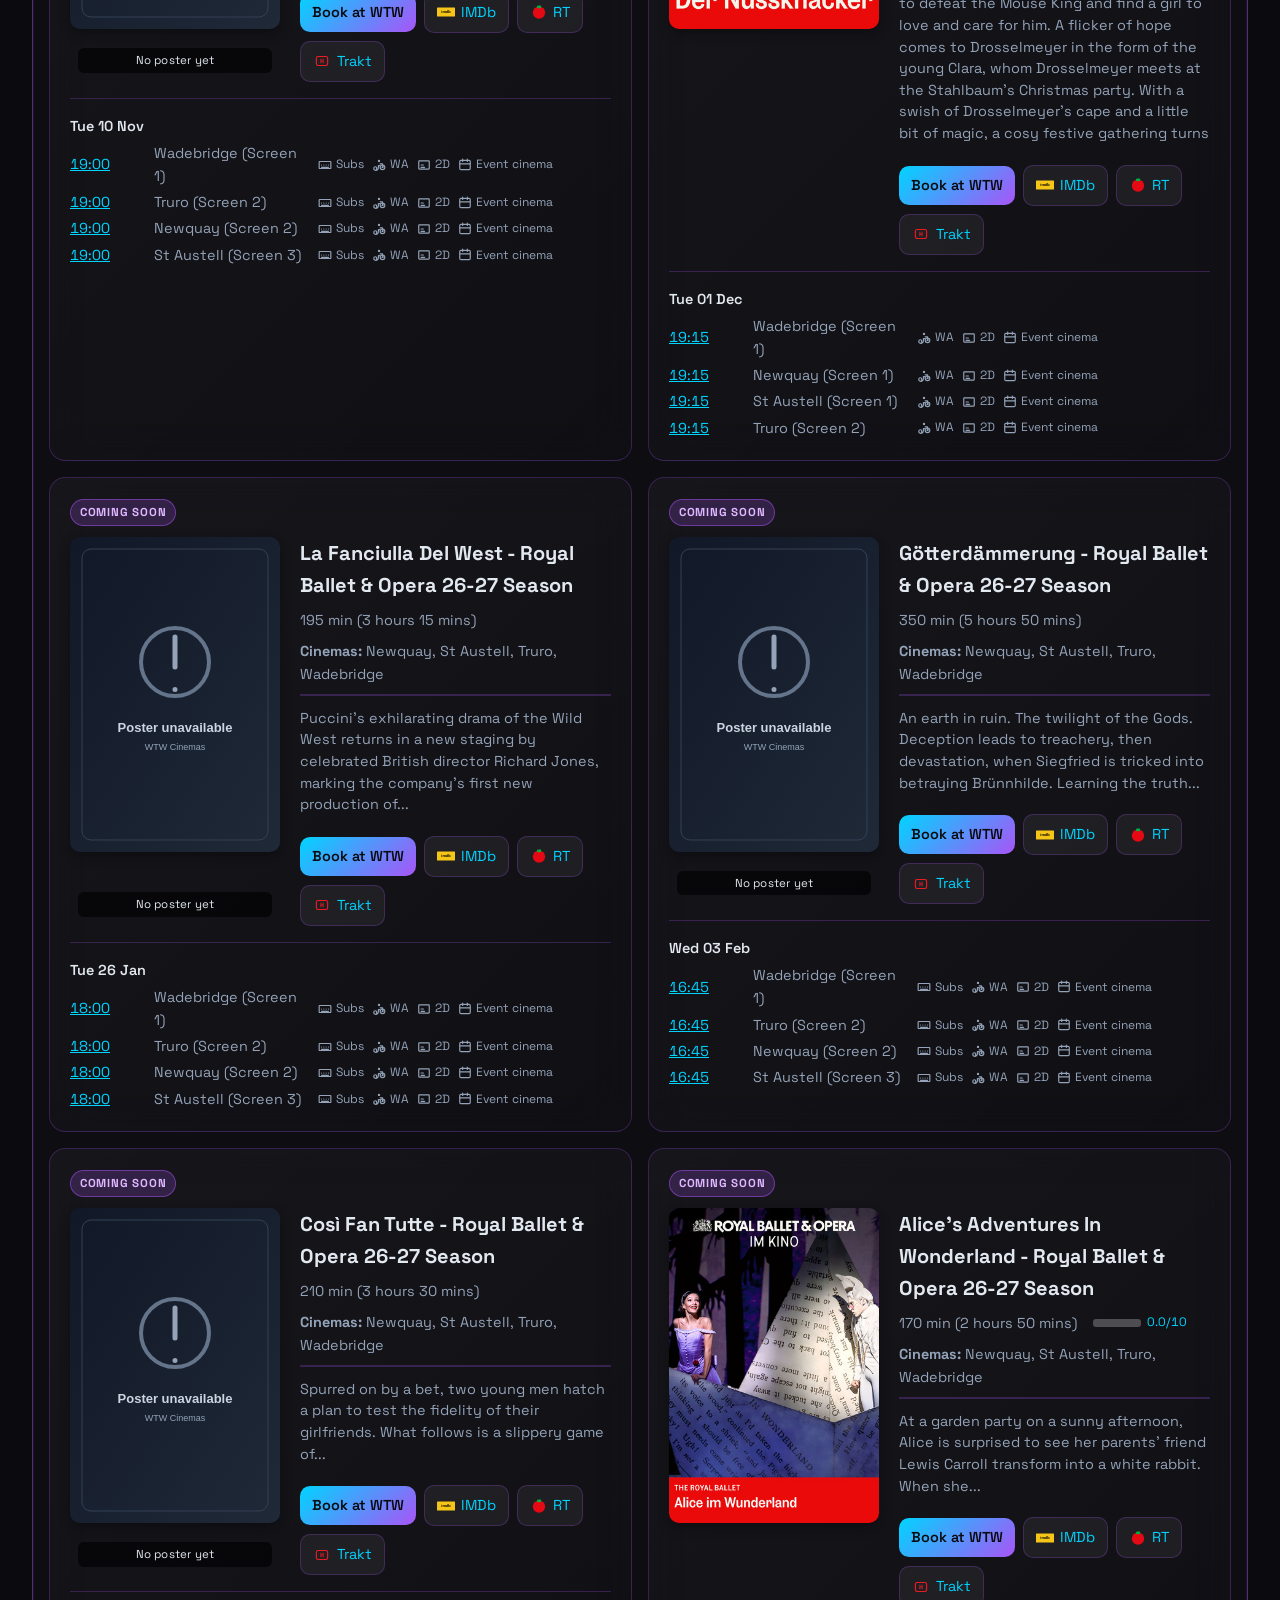
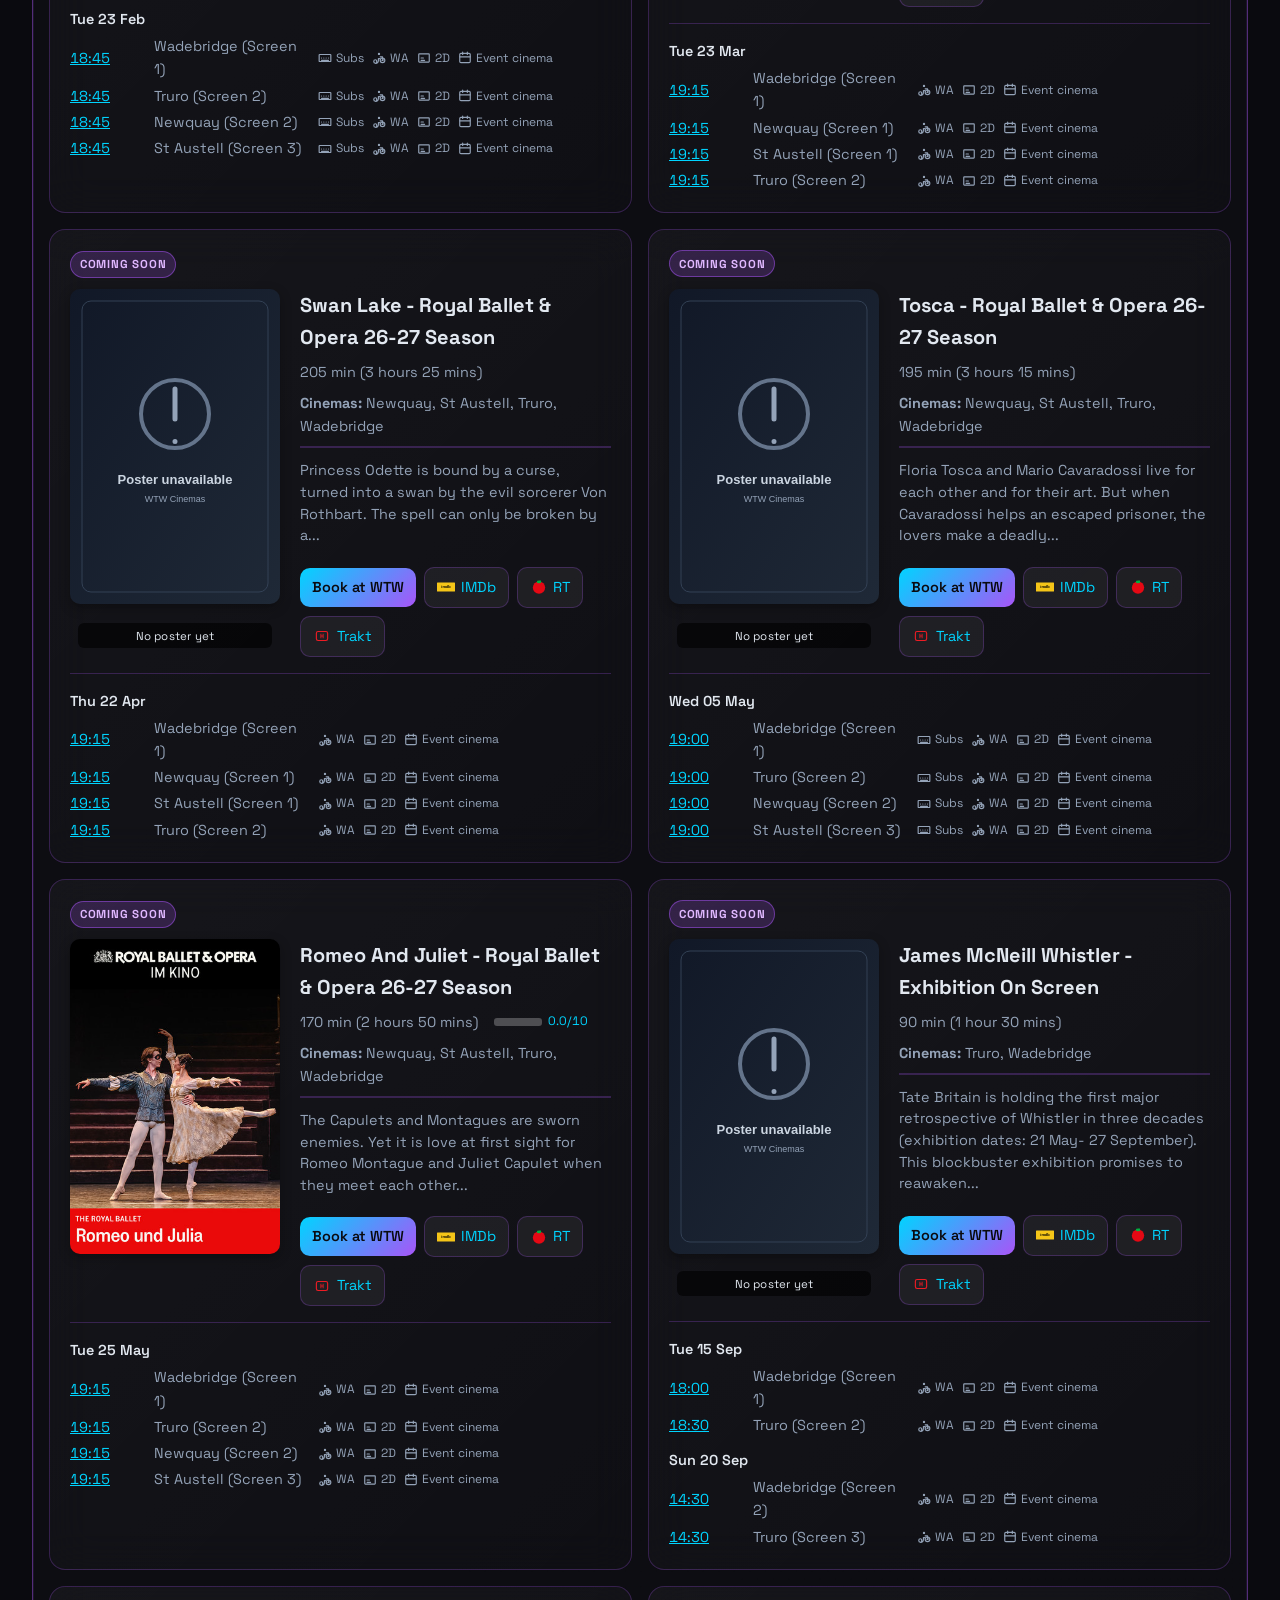
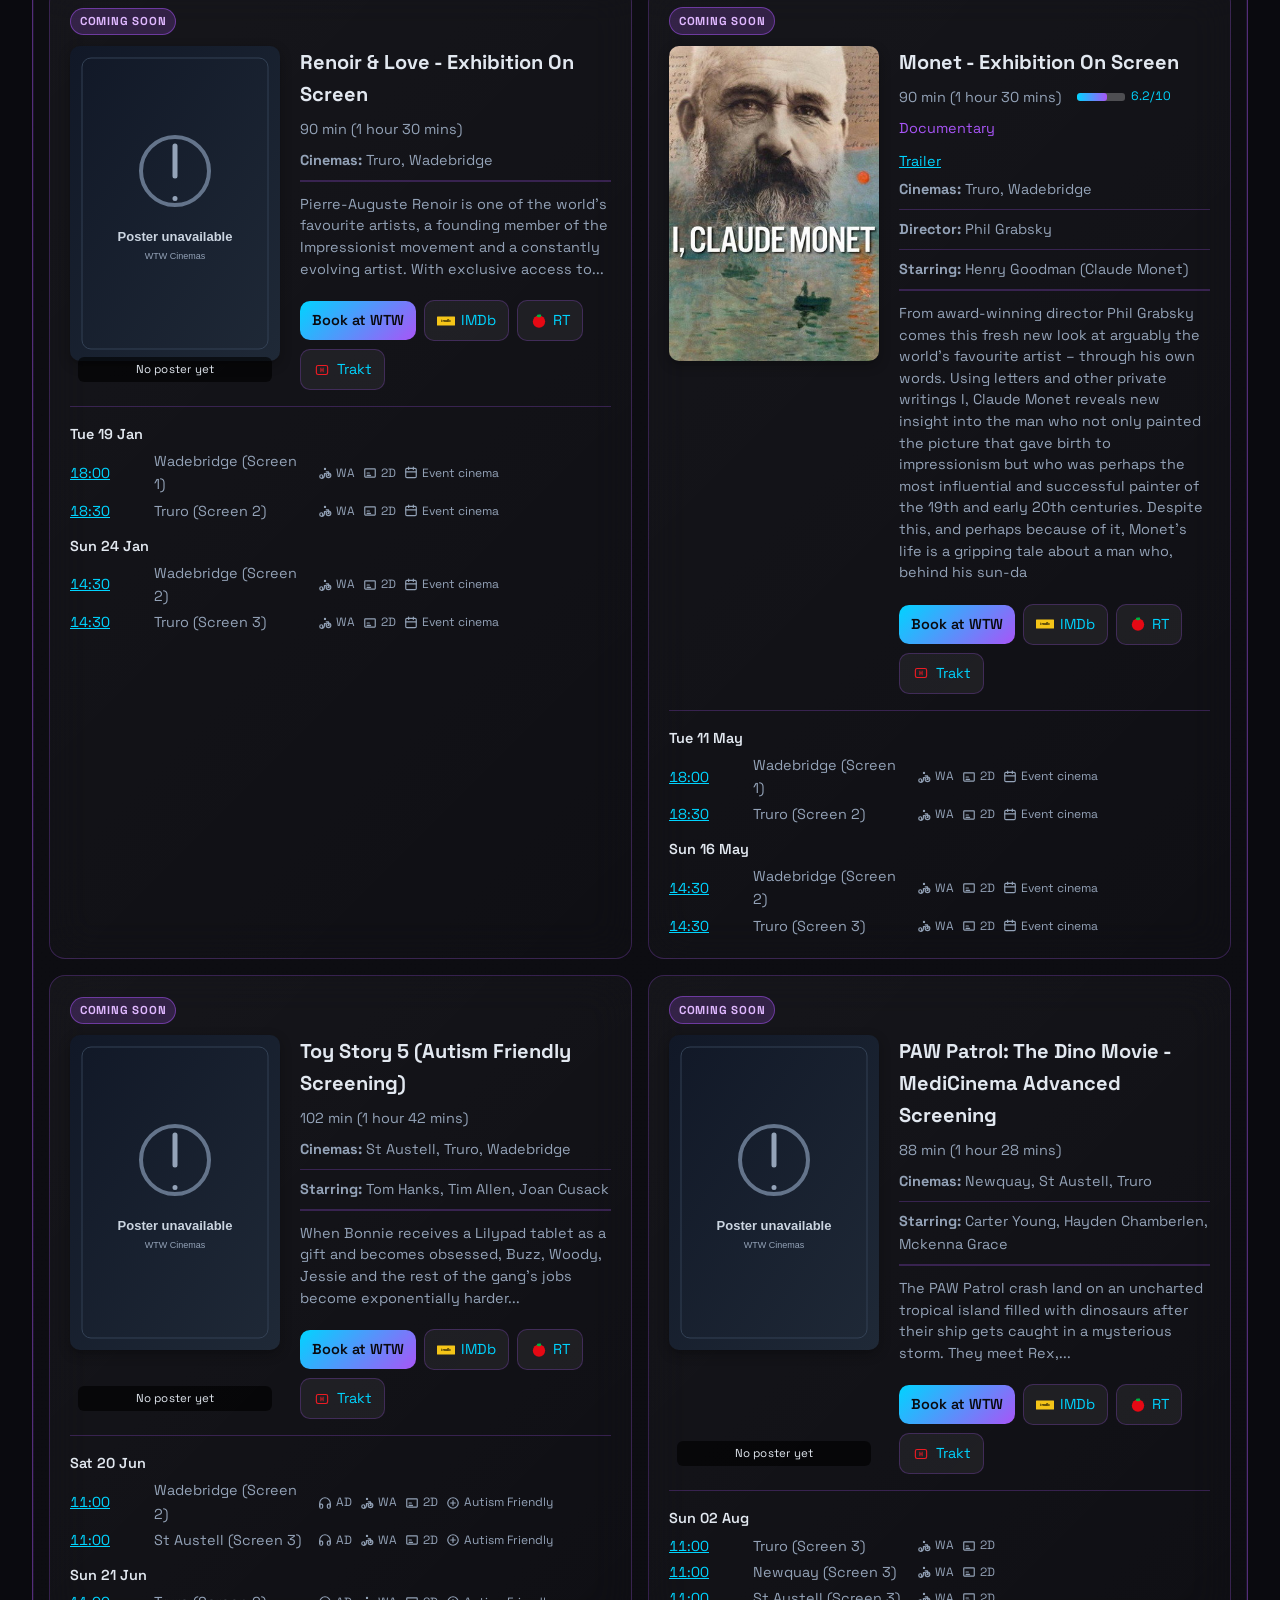
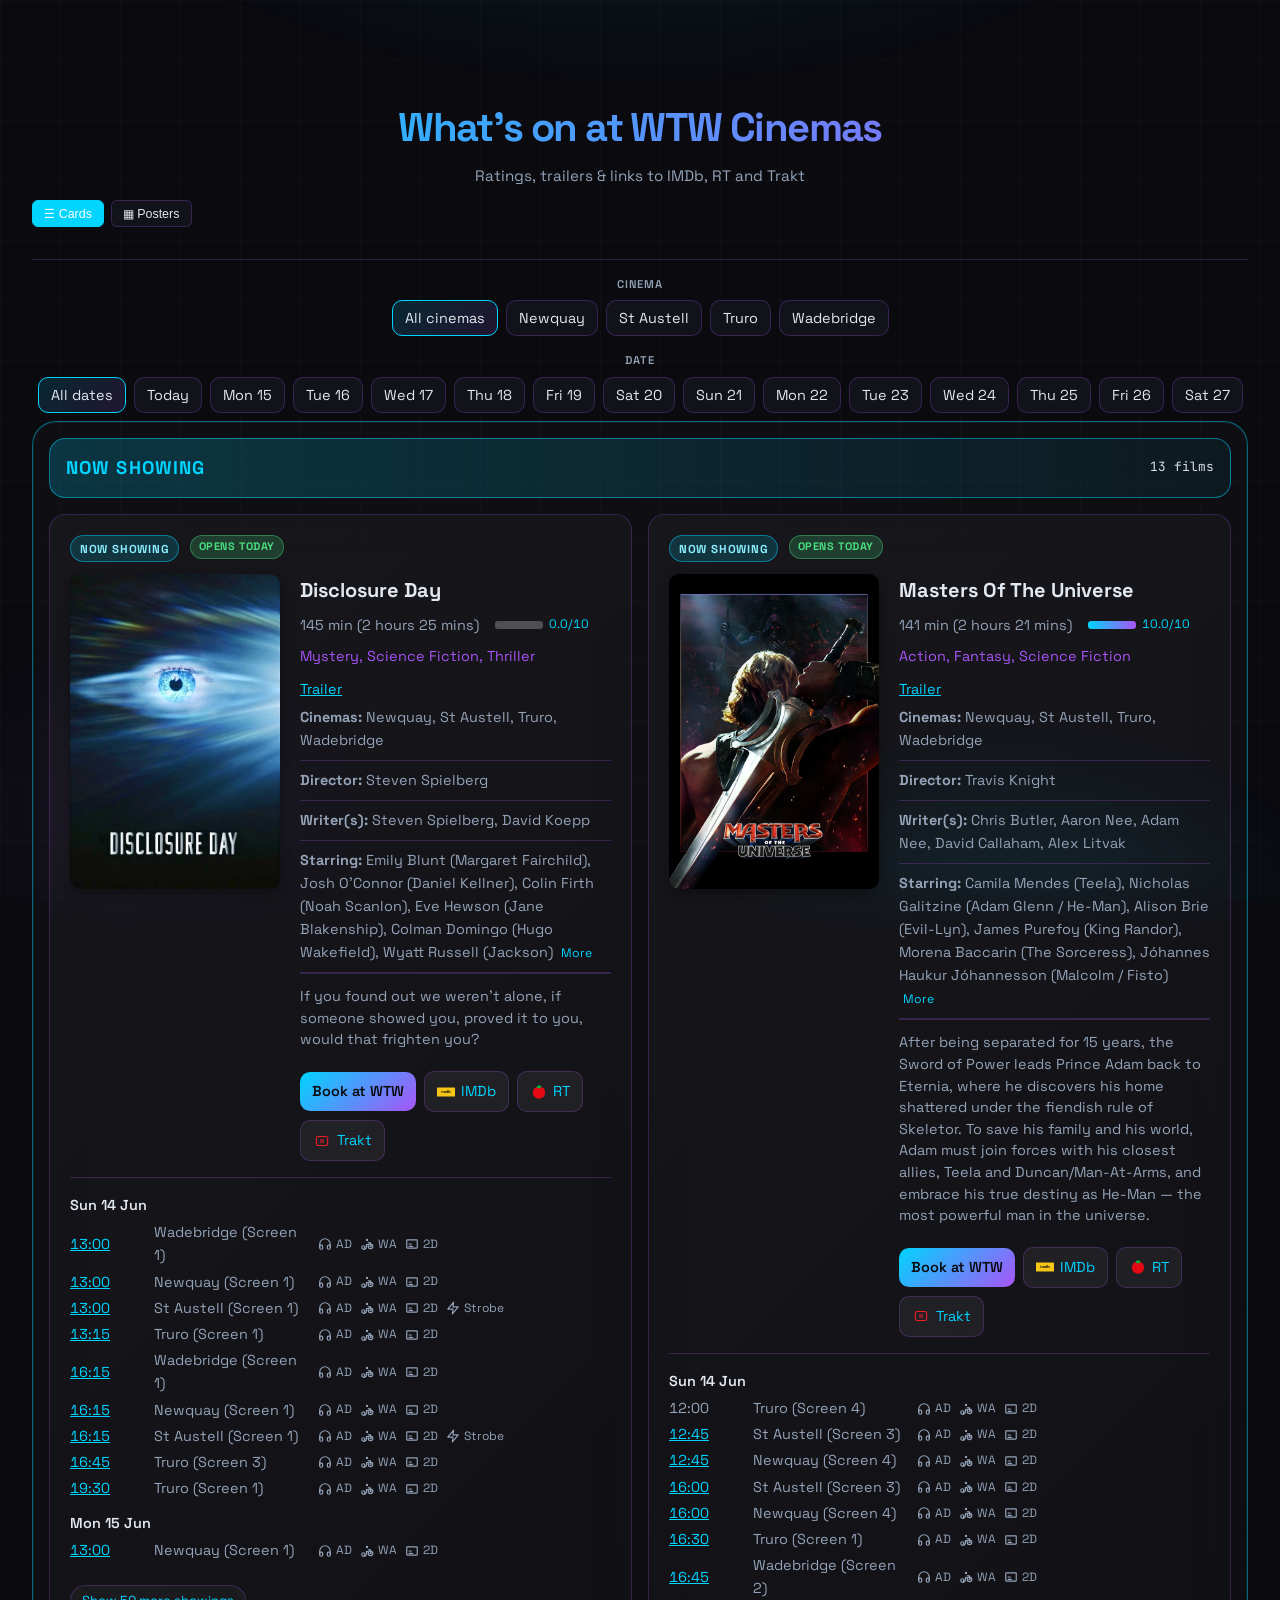
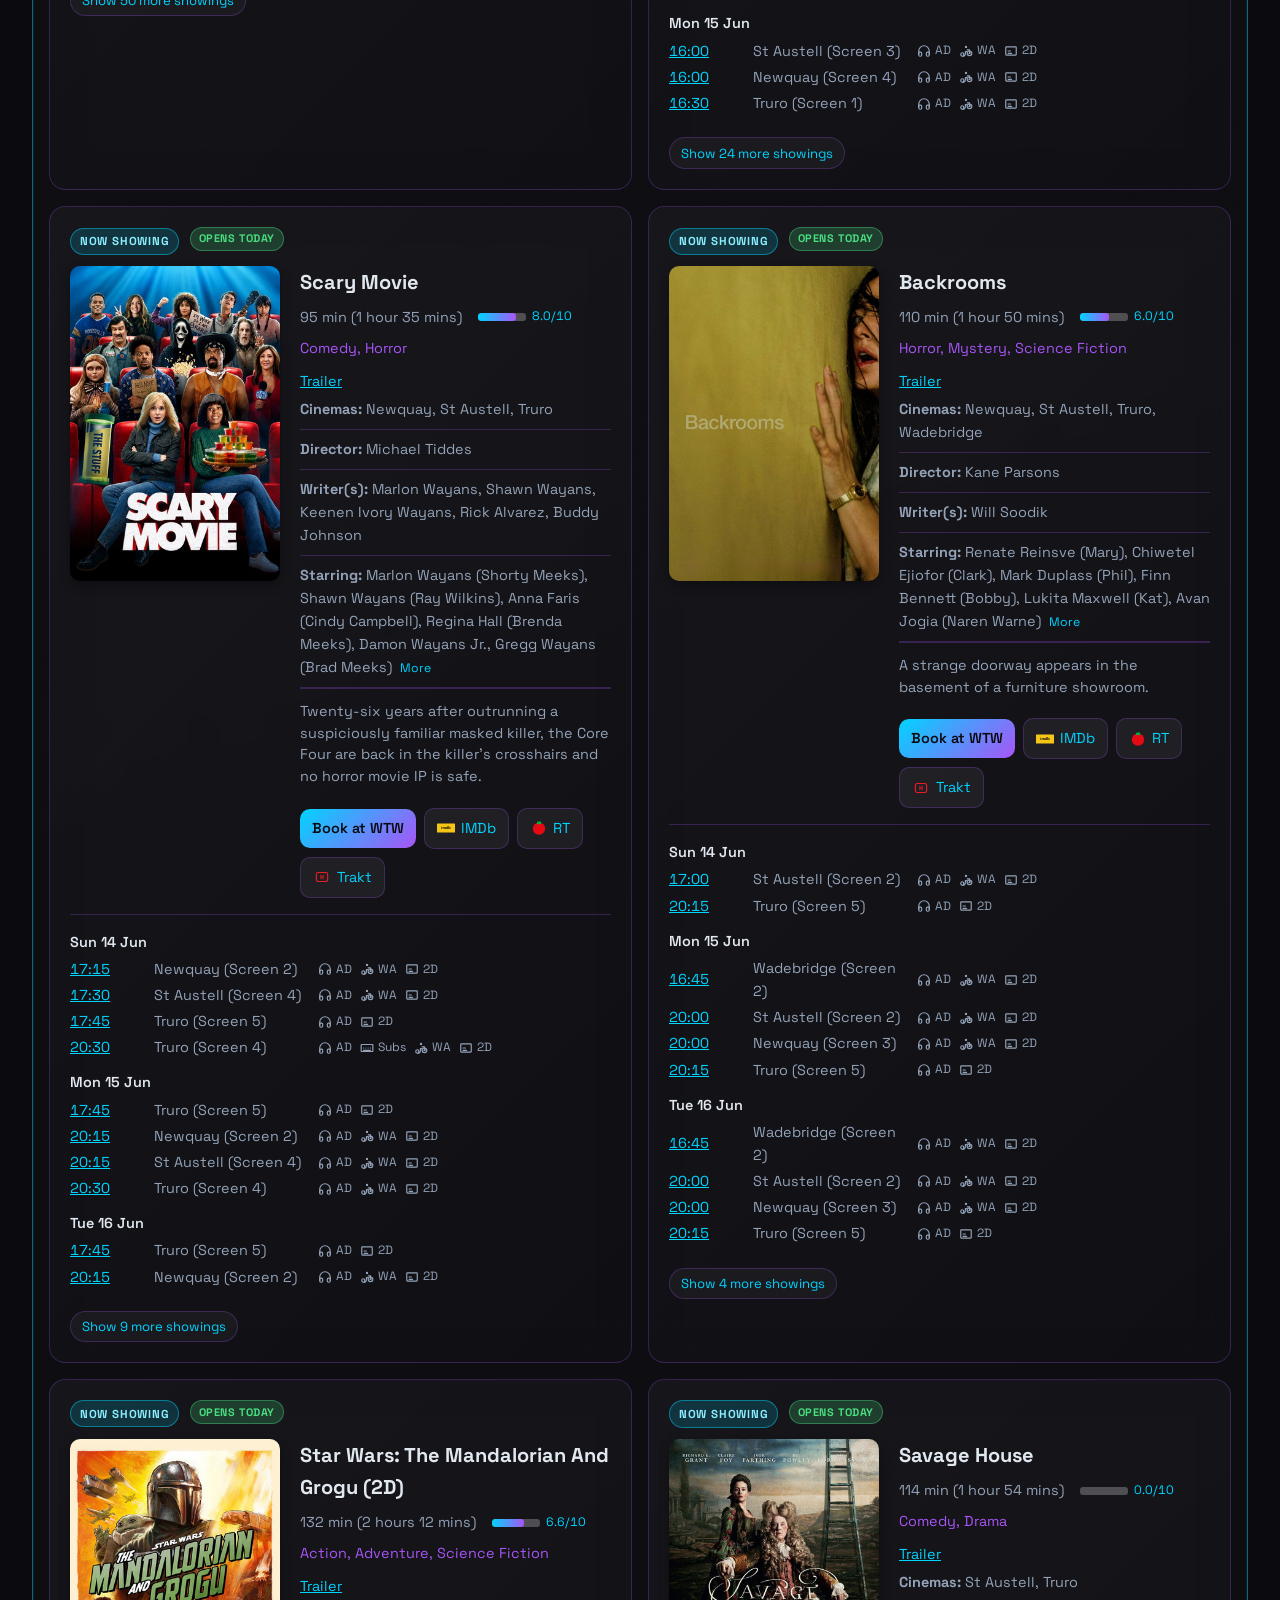
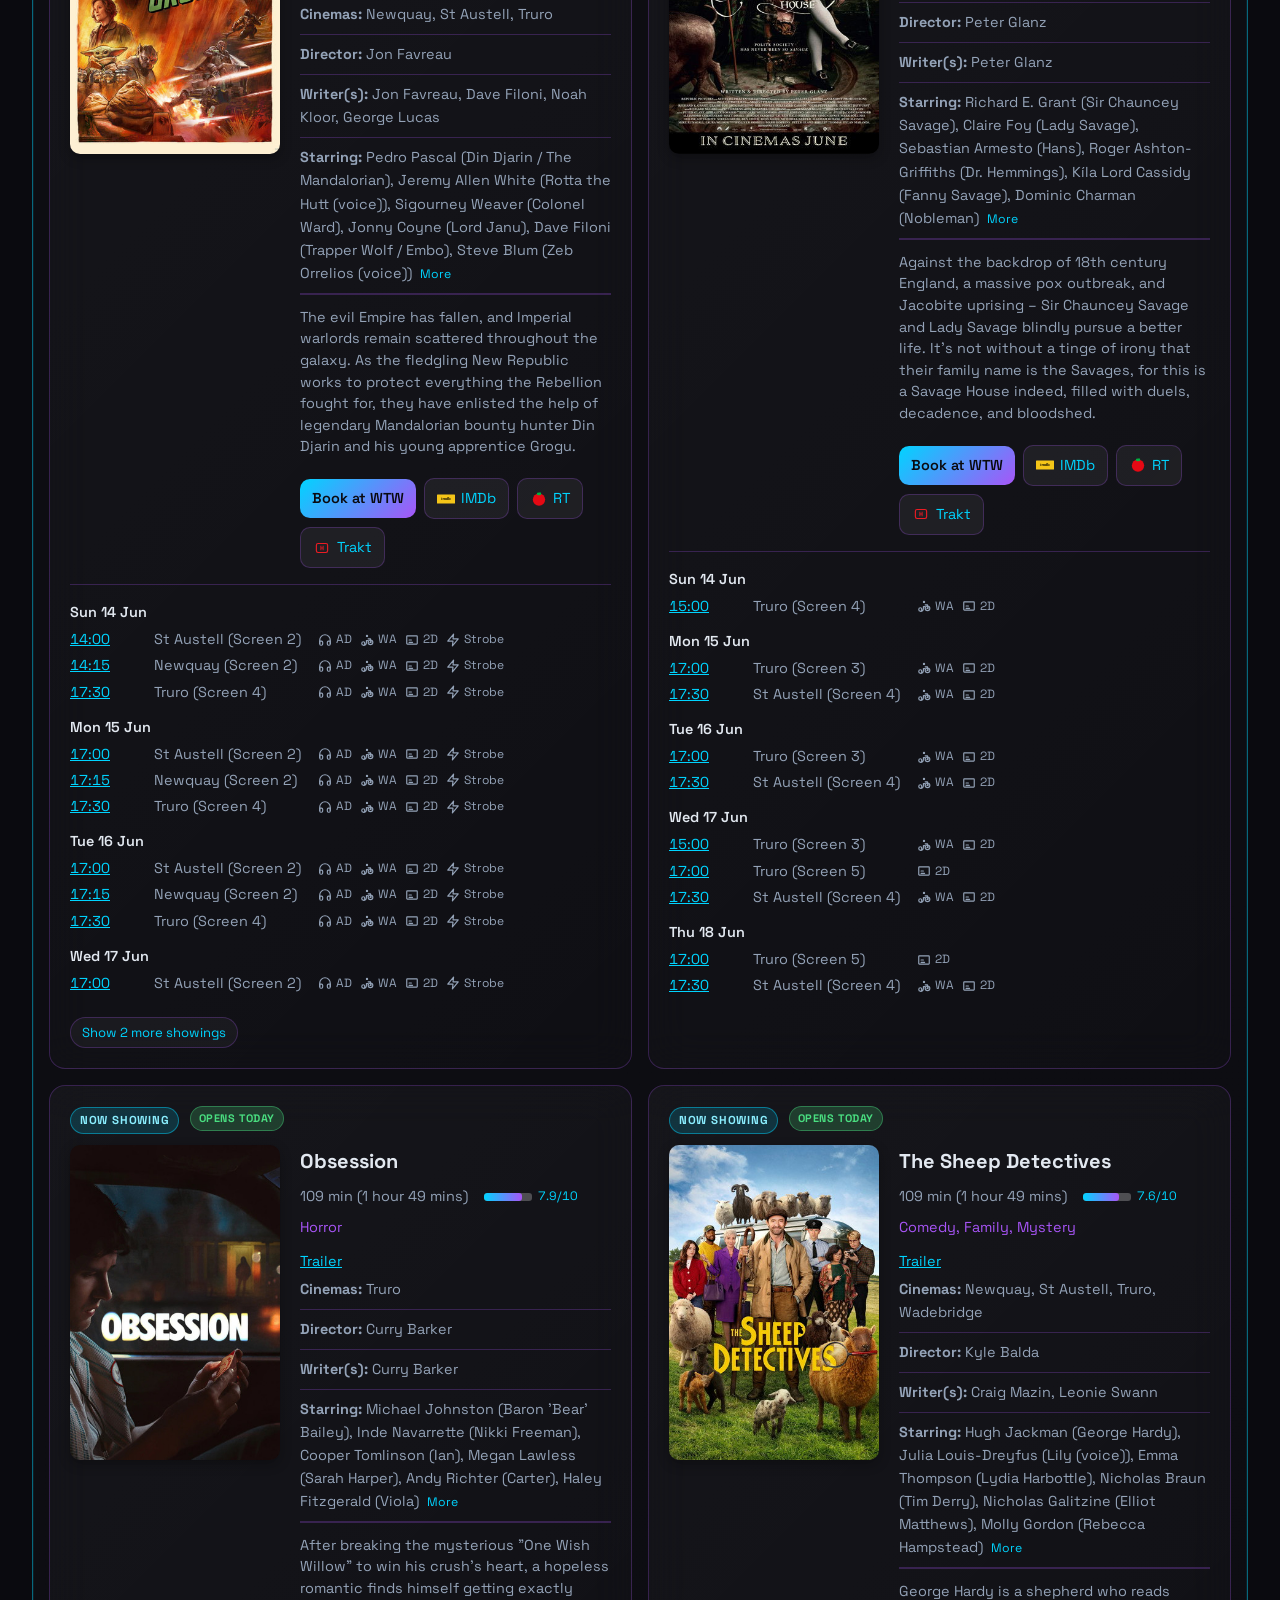
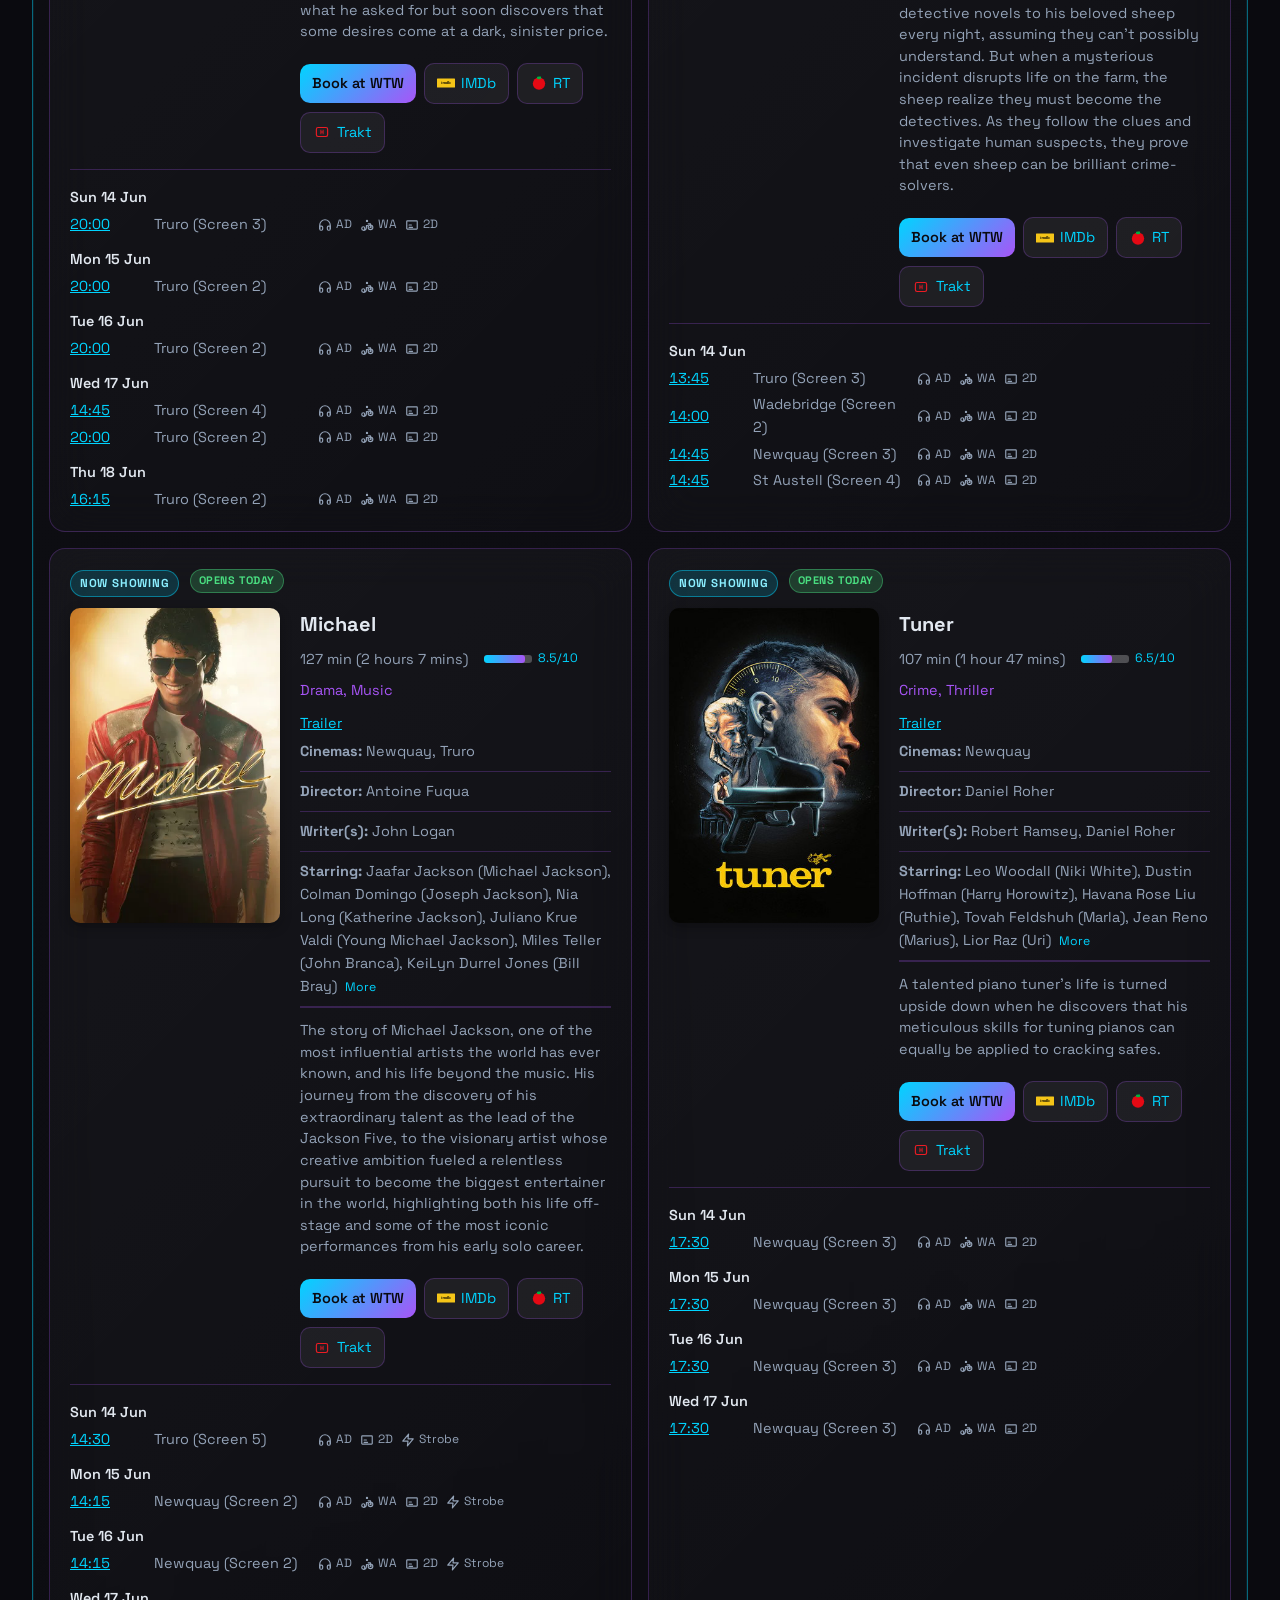
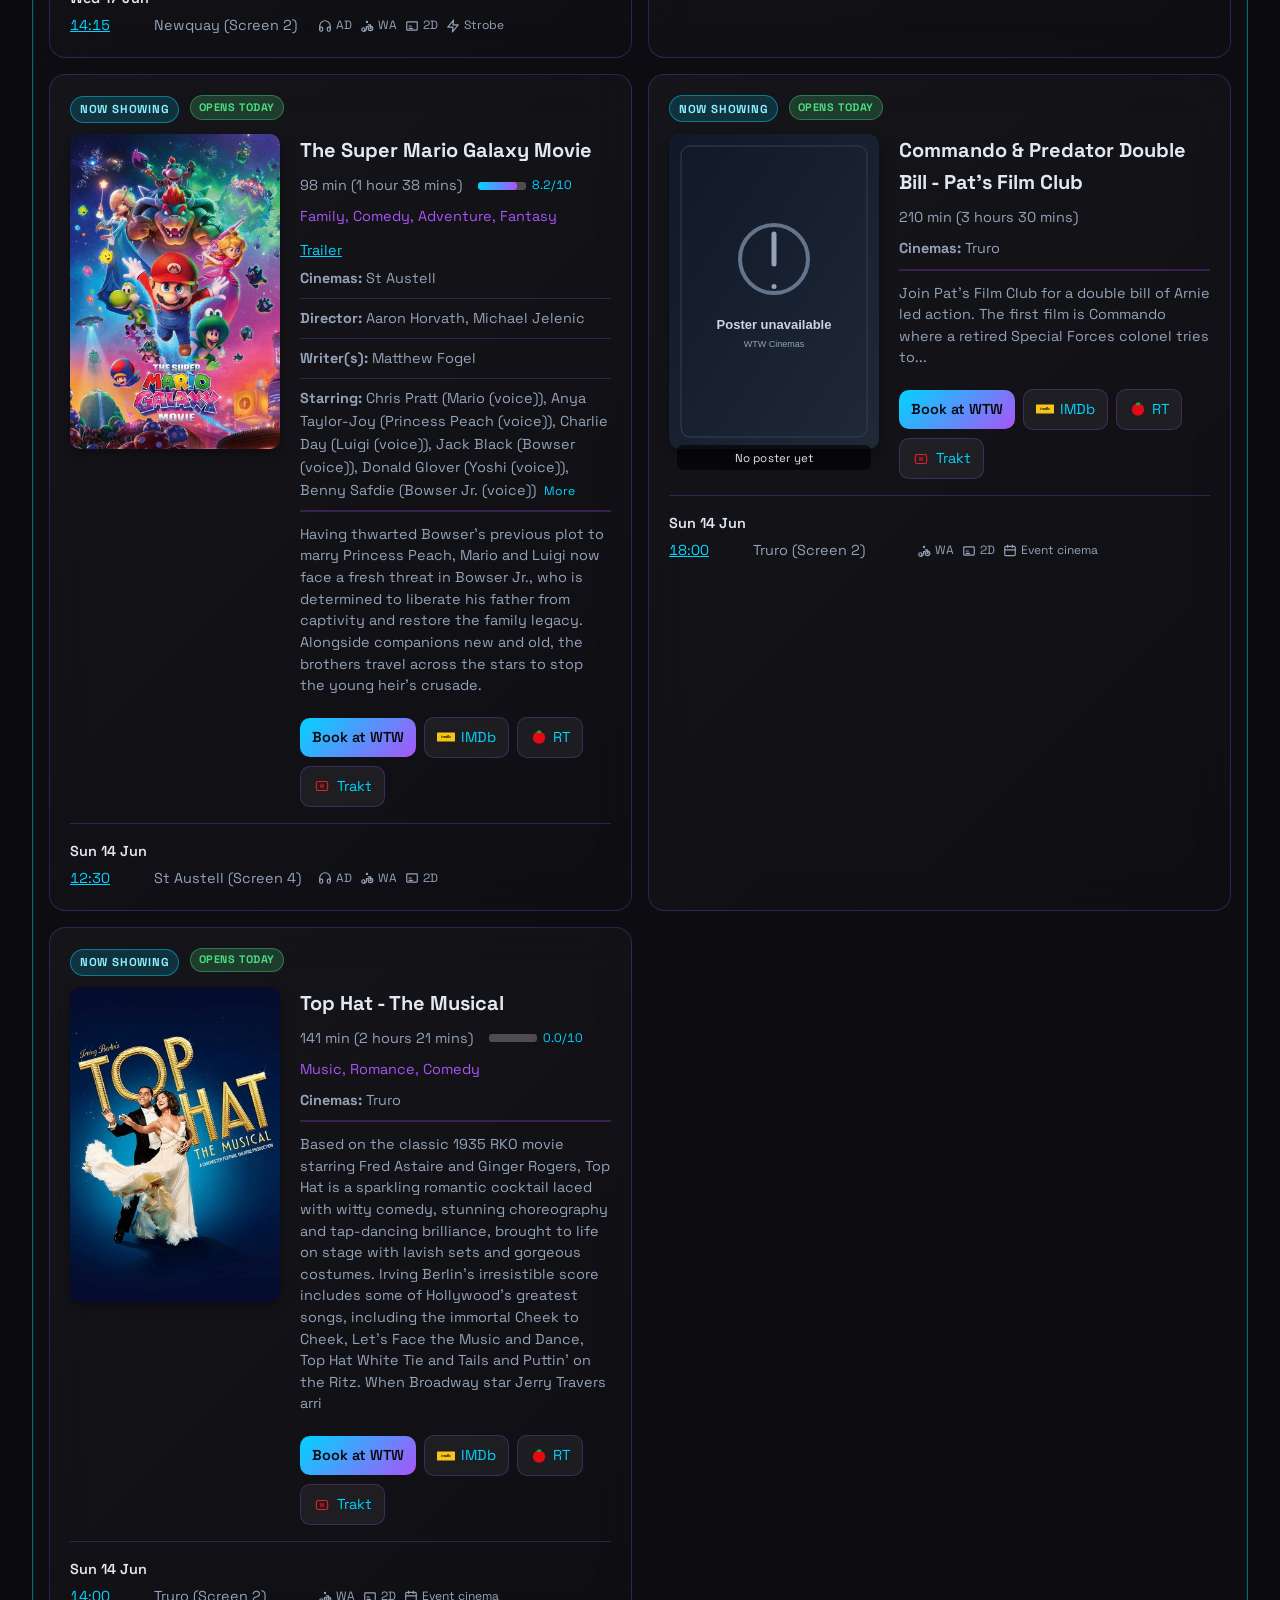
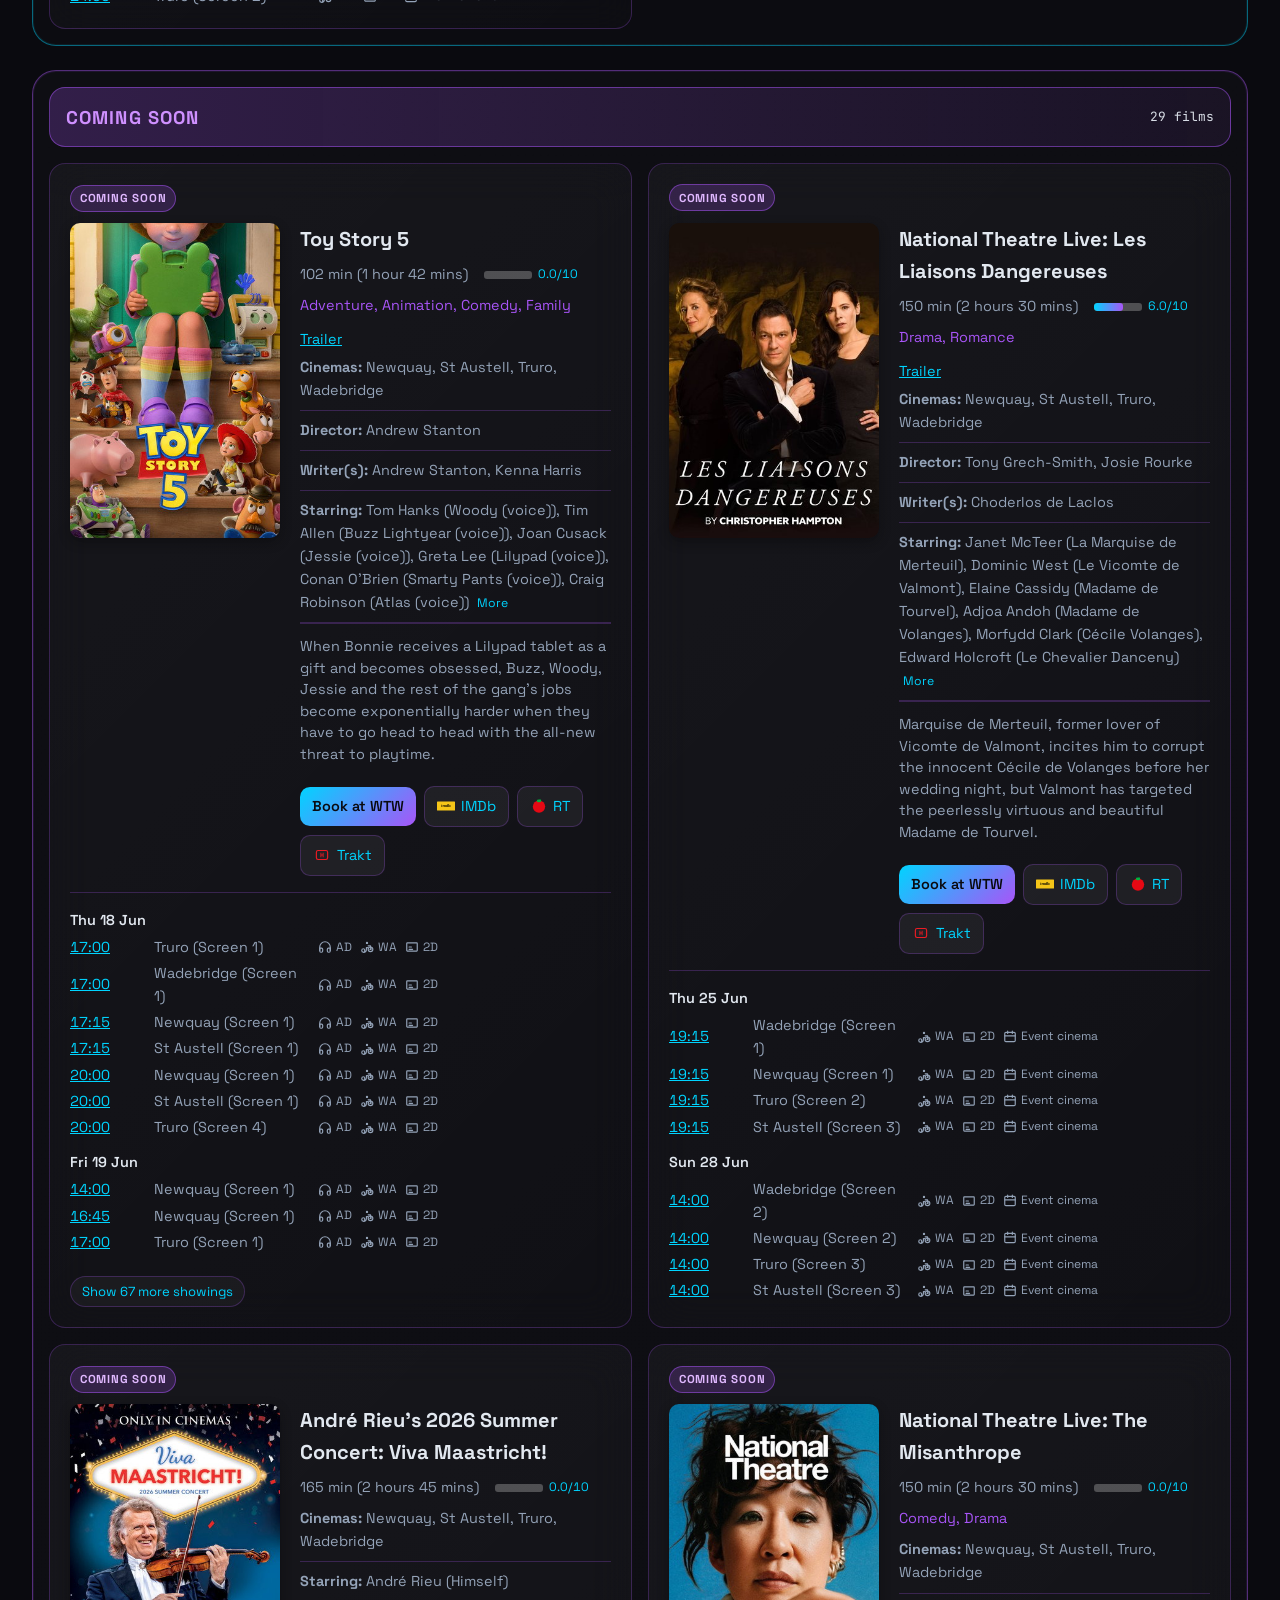
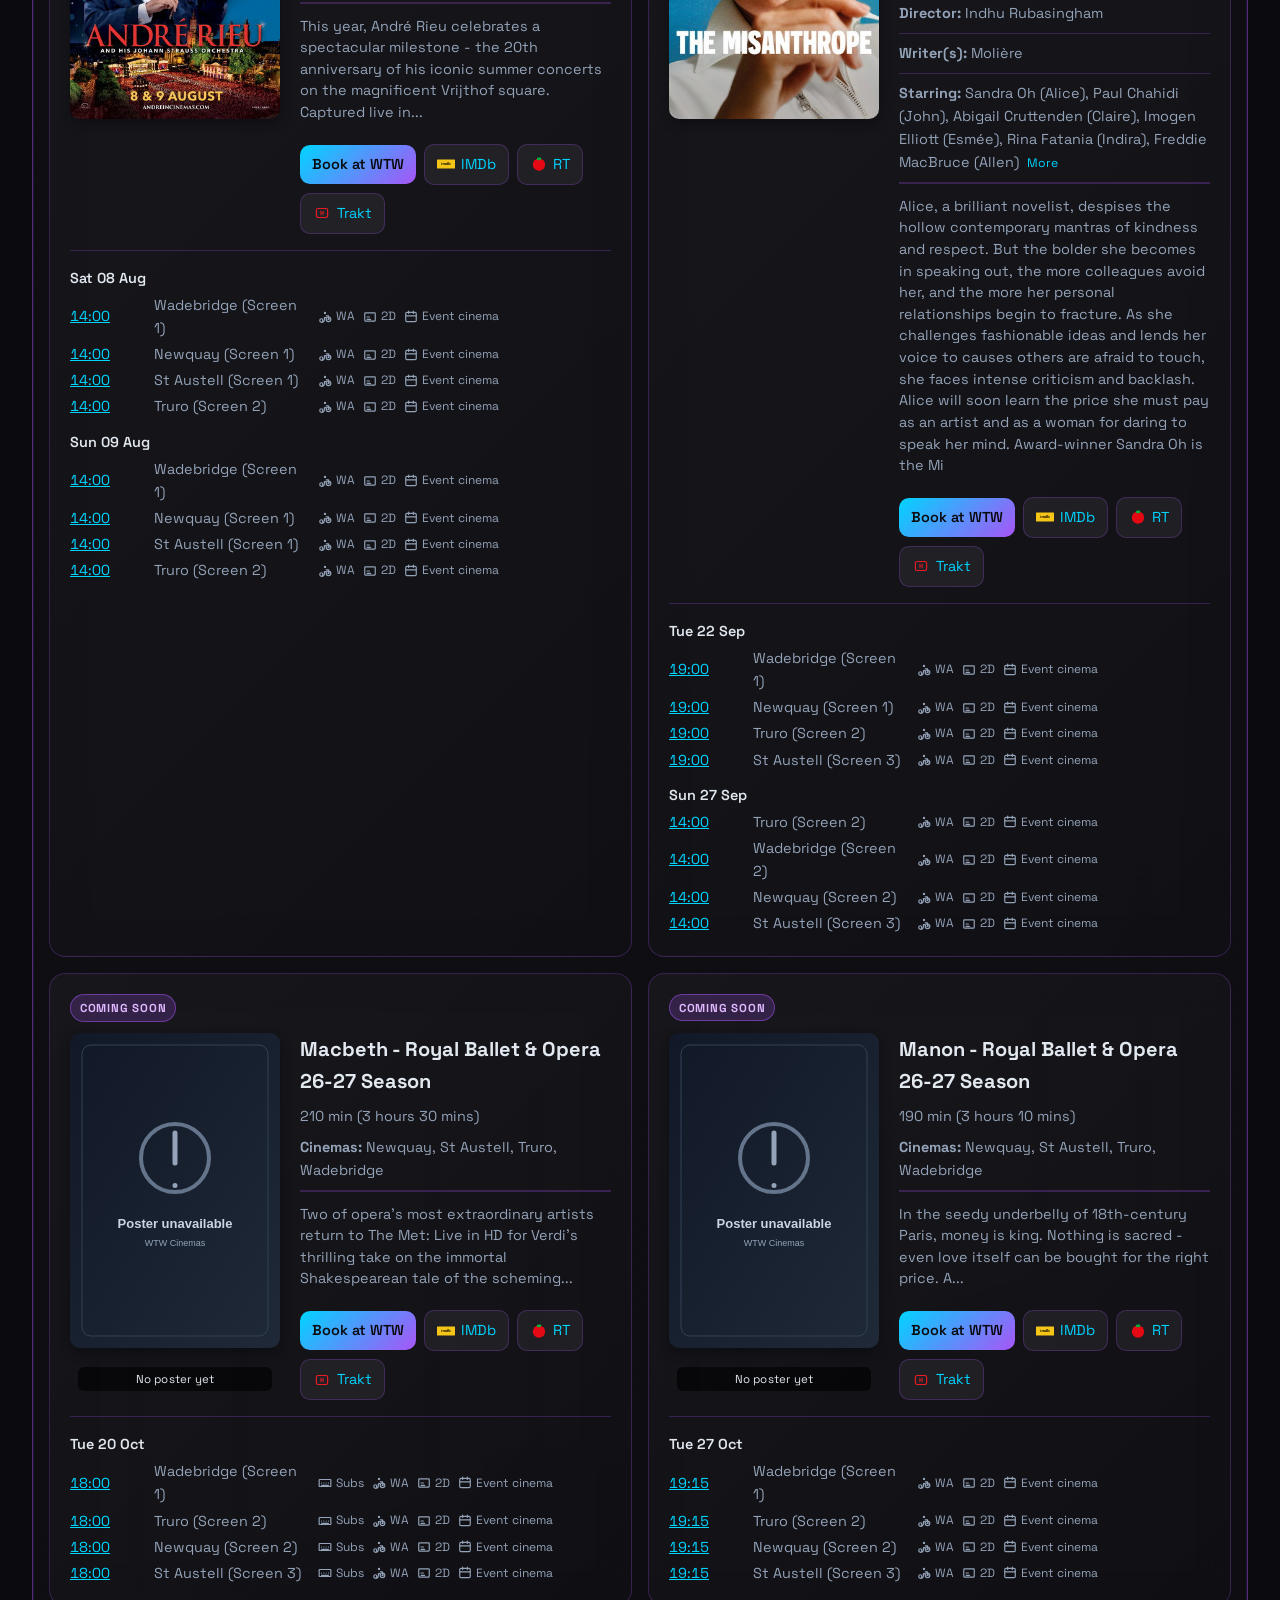
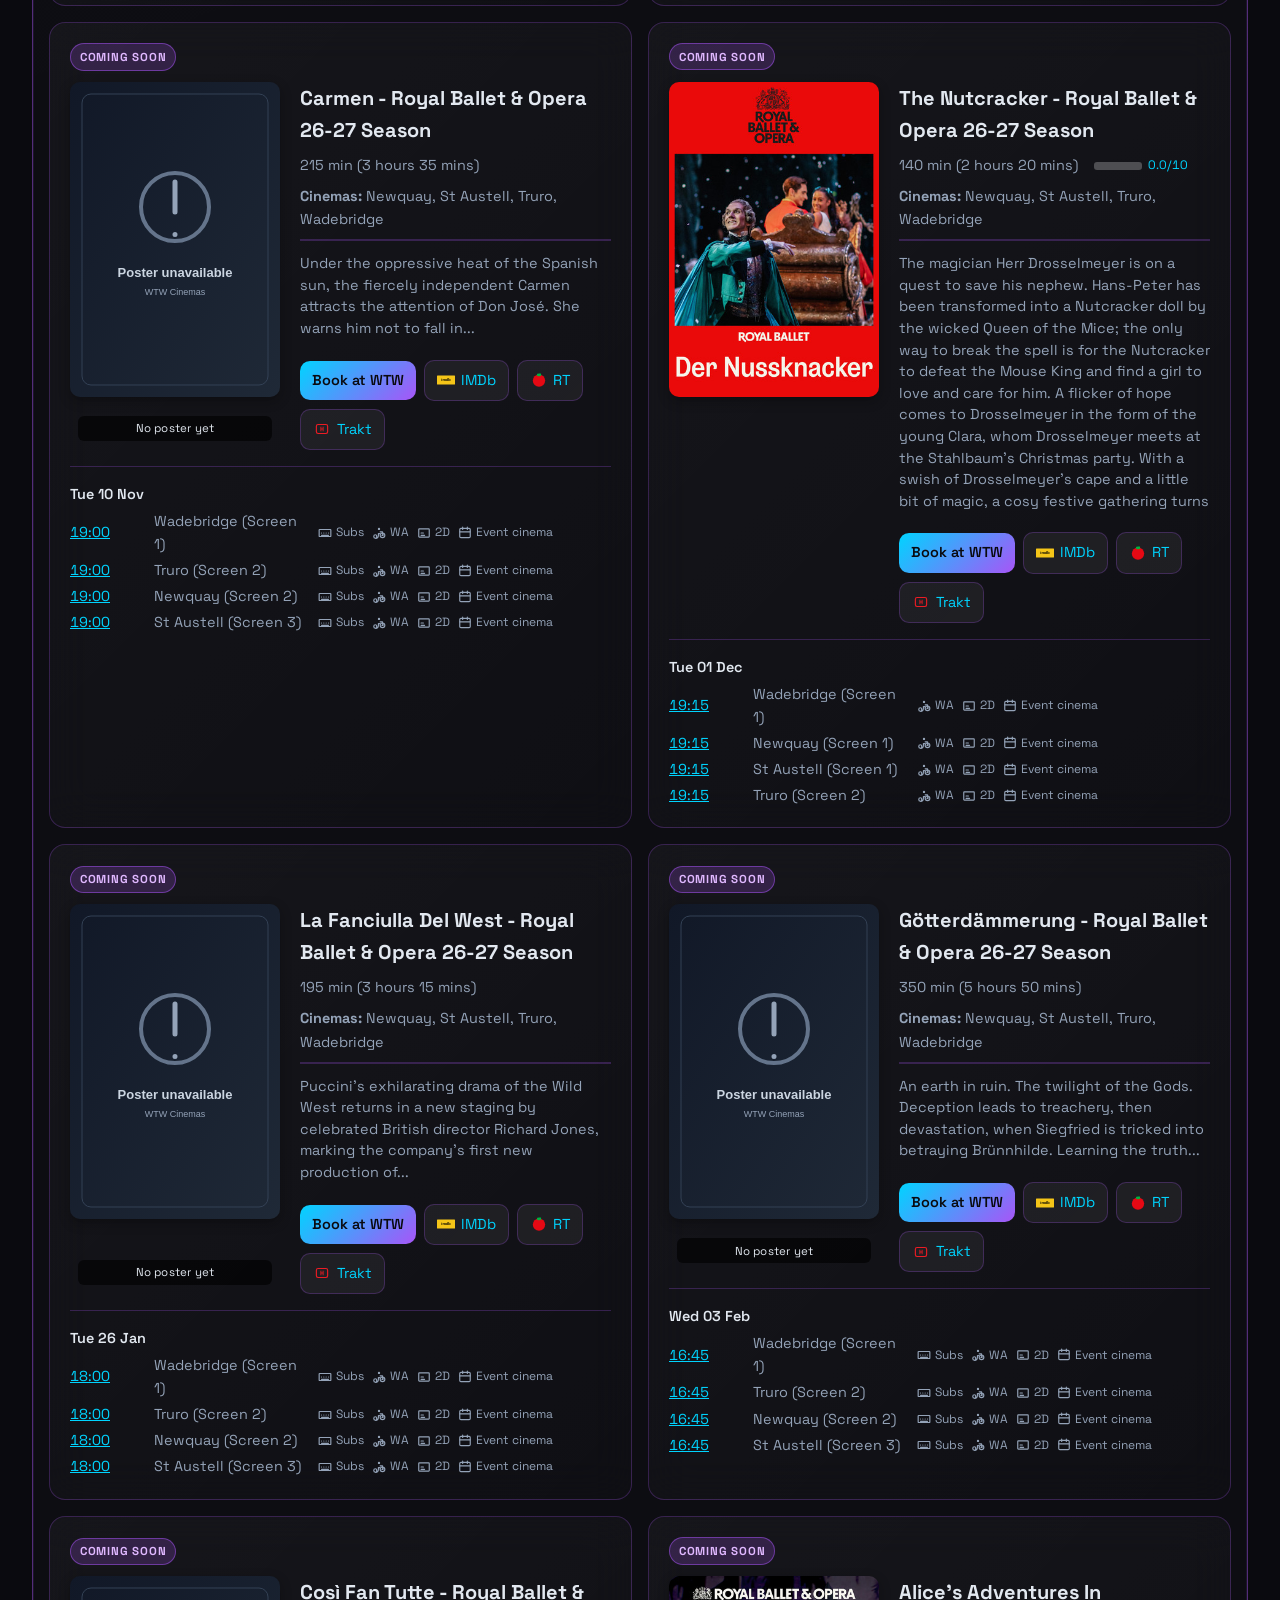
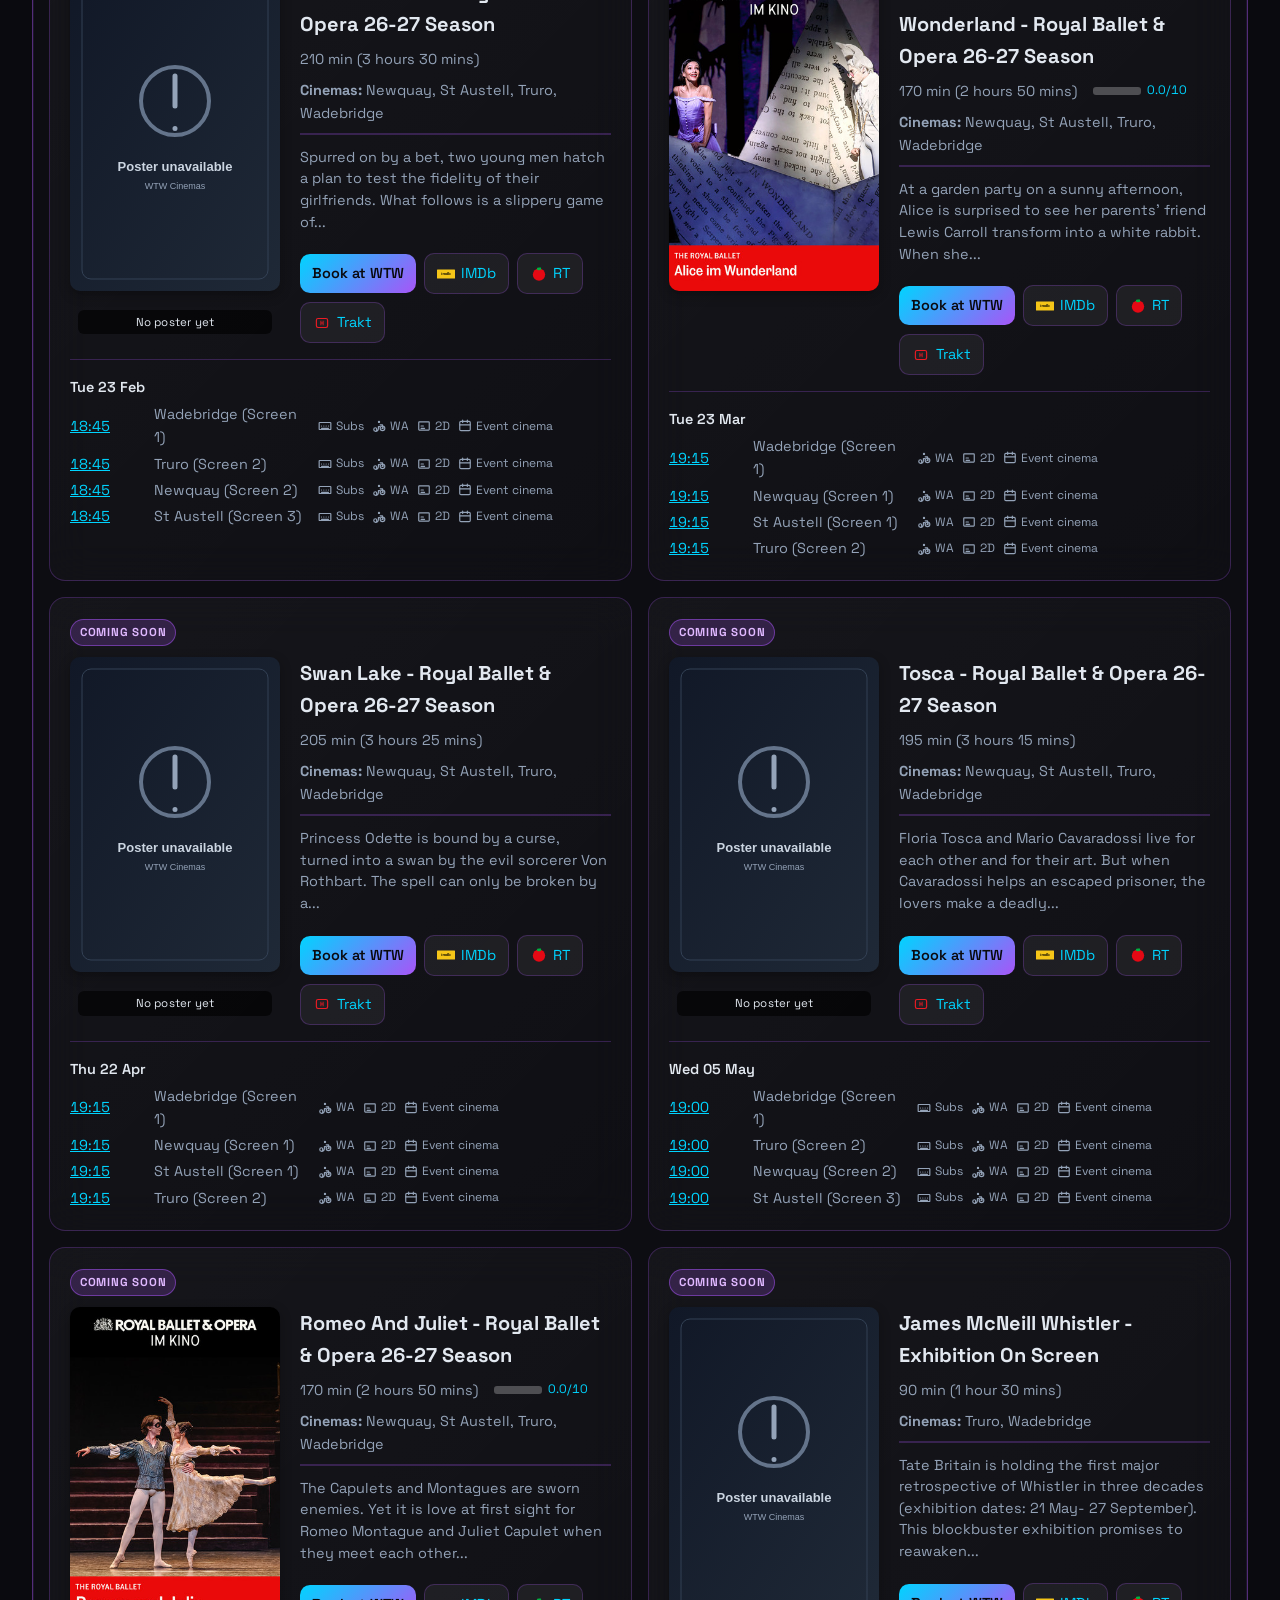
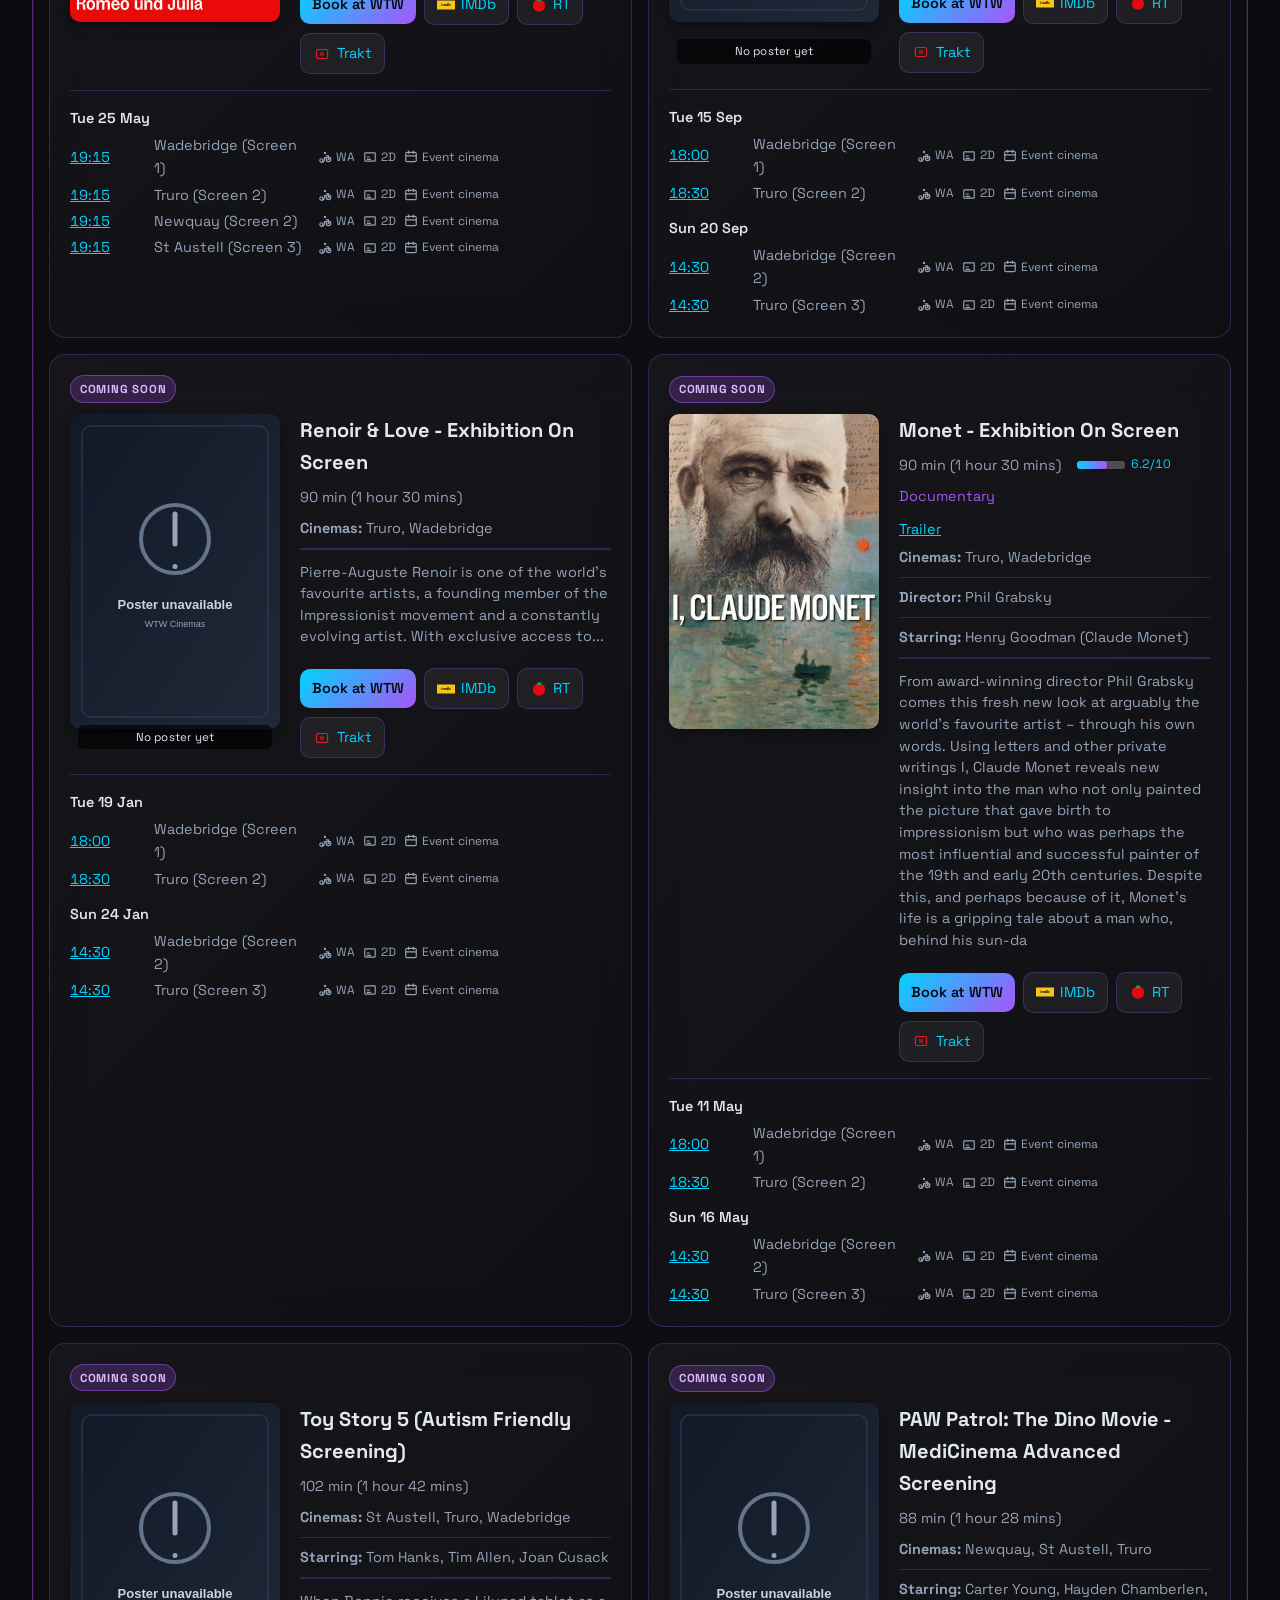
